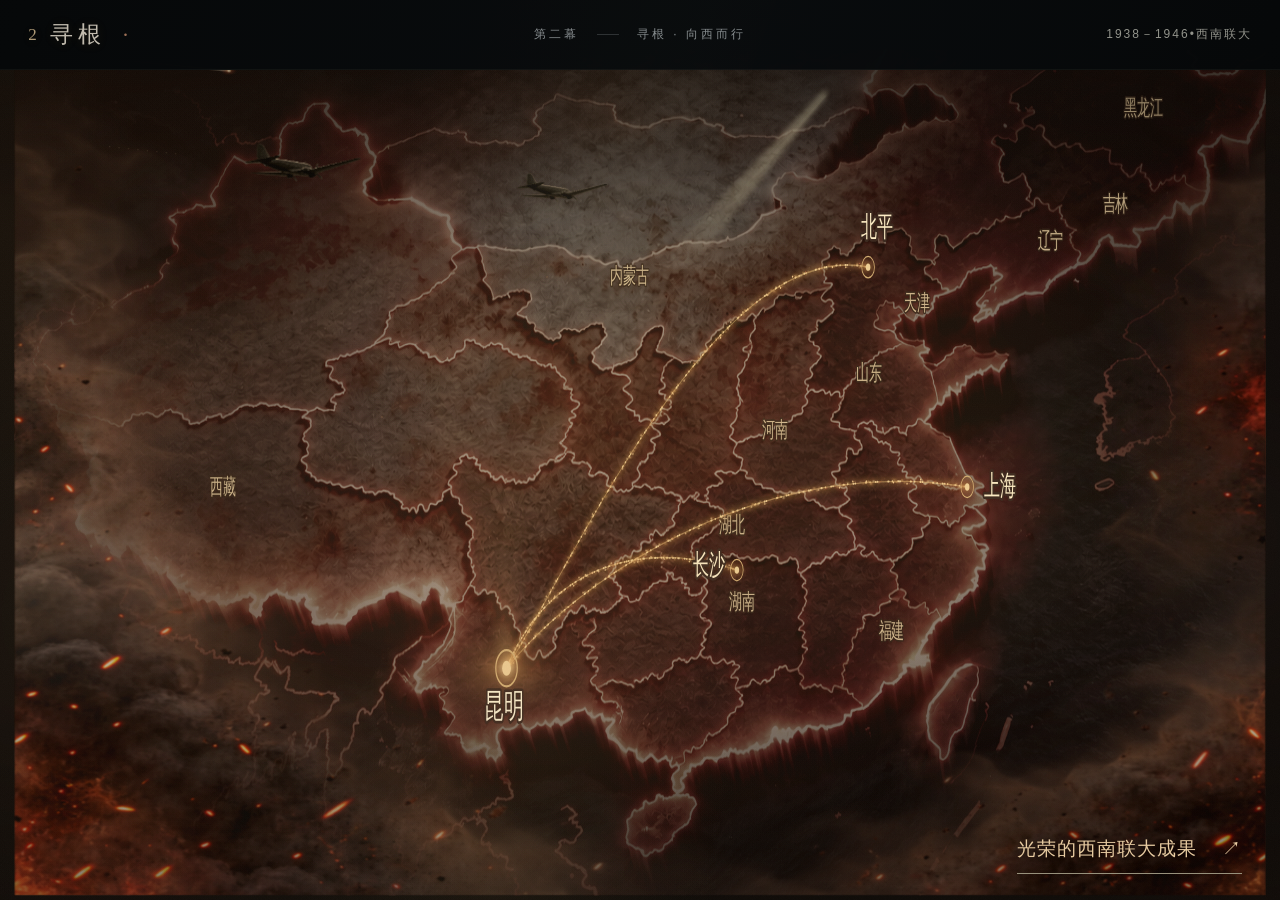
==== page2/index.html @ dfe675f3 "Publish refreshed Acts 0 to 5 preview" ====
<!doctype html><html lang="zh-CN"><head><meta charset="UTF-8"><meta name="viewport" content="width=device-width,initial-scale=1"><title>足迹与远方 · 寻根</title><style>.photo-convergence[data-v-78235e2a]{position:absolute;top:0;right:0;bottom:0;left:0;z-index:2;pointer-events:none;overflow:hidden}.photo-convergence>img[data-v-78235e2a]{position:absolute;width:clamp(95px,15vw,230px);height:clamp(70px,11vw,170px);object-fit:contain;background:#c2ad86;padding:5px;border:1px solid #d0b78966;box-shadow:0 12px 28px #0008;will-change:transform,opacity;transform-origin:center}.memory-light[data-v-78235e2a]{position:absolute;width:48vw;height:32vh;background:radial-gradient(ellipse,#f7d39577,#cf913b24 23%,transparent 66%);filter:blur(8px);will-change:transform,opacity}.memory-light i[data-v-78235e2a]{position:absolute;left:9%;right:9%;top:49%;height:3px;background:linear-gradient(90deg,transparent,#ffe6ad,transparent);box-shadow:0 0 18px 5px #e1b36066;border-radius:50%}.wartime-fringe[data-v-bb6f323c]{animation:war-material-arrive-bb6f323c 2s ease both}.material-smoke[data-v-bb6f323c]{opacity:.8}.smoke-left[data-v-bb6f323c]{animation:smoke-left-bb6f323c 29s -8s ease-in-out infinite alternate}.smoke-right[data-v-bb6f323c]{filter:saturate(.72) brightness(1.02);animation:smoke-right-bb6f323c 33s -17s ease-in-out infinite alternate}.banked-fire[data-v-bb6f323c]{animation:banked-fire-bb6f323c 7.8s -3s ease-in-out infinite alternate}.smoke-scatter[data-v-bb6f323c]{animation:smoke-scatter-bb6f323c 22s -7s ease-in-out infinite alternate}.fringe-ember[data-v-bb6f323c]{opacity:0;animation:material-ember-bb6f323c var(--duration) var(--delay) linear infinite}.fringe-plane[data-v-bb6f323c]{animation:material-plane-bb6f323c var(--flight-duration) var(--flight-delay) linear infinite}.aircraft-material[data-v-bb6f323c]{filter:brightness(.75) sepia(.25) contrast(1.12) drop-shadow(0 .6px .6px #c4b18c55)}.fringe-searchlight[data-v-bb6f323c]{animation:material-search-bb6f323c 23s -8s ease-in-out infinite alternate;transform-origin:1286px 40px}.fringe-tracer[data-v-bb6f323c]{animation:material-tracer-bb6f323c 13s -4s linear infinite}.distant-tracer[data-v-bb6f323c]{opacity:.3;animation:material-distant-bb6f323c 17s -6s ease-in-out infinite}@keyframes war-material-arrive-bb6f323c{0%{opacity:0}to{opacity:1}}@keyframes smoke-left-bb6f323c{0%{transform:translate(-9px,9px);opacity:.74}to{transform:translate(5px,-14px);opacity:.91}}@keyframes smoke-right-bb6f323c{0%{transform:translate(7px,10px);opacity:.72}to{transform:translate(-6px,-10px);opacity:.88}}@keyframes smoke-scatter-bb6f323c{0%{opacity:.65;transform:translate(-8px,9px)}to{opacity:1;transform:translate(12px,-14px)}}@keyframes banked-fire-bb6f323c{0%,to{opacity:.64}33%{opacity:.86}64%{opacity:.72}82%{opacity:1}}@keyframes material-ember-bb6f323c{0%{opacity:0;transform:translateY(9px)}14%{opacity:.94}55%{opacity:.78}78%{opacity:.42}to{opacity:0;transform:translate(var(--drift),-105px)}}@keyframes material-plane-bb6f323c{0%{opacity:0;transform:translate(0)}10%,86%{opacity:1}to{opacity:0;transform:translate(240px,-12px)}}@keyframes material-search-bb6f323c{0%{opacity:.66;transform:rotate(-1deg)}to{opacity:.95;transform:rotate(2deg)}}@keyframes material-tracer-bb6f323c{0%{opacity:0;transform:translate(650px,111px)}8%,50%{opacity:.88}63%,to{opacity:0;transform:translate(790px,125px)}}@keyframes material-distant-bb6f323c{0%,to{opacity:.08}40%{opacity:.35}}@media(prefers-reduced-motion:reduce){[data-v-bb6f323c]{animation:none!important}.material-smoke[data-v-bb6f323c]{opacity:.8}.banked-fire[data-v-bb6f323c]{opacity:.7}.fringe-ember[data-v-bb6f323c],.fringe-tracer[data-v-bb6f323c],.distant-tracer[data-v-bb6f323c]{display:none}.fringe-plane[data-v-bb6f323c]{opacity:1;transform:translate(90px,-4px)}}:root{font-family:DengXian,Microsoft YaHei UI,PingFang SC,sans-serif;color:#dfdbd2;background:#181917;font-synthesis:none;font-weight:400;font-size:14px;-webkit-font-smoothing:antialiased}*{box-sizing:border-box}body{margin:0}button,a,input{-webkit-tap-highlight-color:transparent}button{font:inherit;border:0;background:none;color:inherit;cursor:pointer}button:focus-visible,a:focus-visible{outline:1px solid #dbb994;outline-offset:5px}button:hover{color:#fff}a{color:inherit;text-decoration:none}.exhibition{max-width:2100px;margin:auto;padding:0 4.2%;min-height:100vh;display:flex;flex-direction:column}.masthead{height:80px;display:flex;align-items:center;justify-content:space-between;border-bottom:1px solid #ffffff14}.wordmark{font-size:21px;font-weight:600;letter-spacing:1px}.header-right{display:flex;align-items:center;gap:24px;font-size:12px;color:#8f9389}.header-right button{padding:8px 0}.header-right button span{margin-left:14px}.header-separator{height:13px;width:1px;background:#454640}.chapter-heading{display:flex;justify-content:space-between;align-items:center;padding:31px 0 29px}.chapter-title{display:flex;align-items:baseline;gap:24px}.chapter-index{font-size:12px;font-weight:600;color:#a89780;align-self:center;border:1px solid #6c675955;width:29px;height:29px;display:grid;place-items:center}.chapter-title h1{font-size:34px;font-weight:500;letter-spacing:2px;line-height:1.1;margin:0}.chapter-subtitle{font-size:13px;color:#989b91}.chapter-context{text-align:right;font-size:12px}.chapter-context p{margin:0 0 8px;color:#c3c4ba}.chapter-context>span{font-size:11px;color:#81877b}.context-dot{margin:0 12px}.stage-shell{position:relative;margin:auto 0}.map-stage{position:relative}.map-stage>svg{display:block;width:100%;height:auto;aspect-ratio:1983 / 793;background:#100e0d}.map-stage image{transition:filter .3s}.map-caption{height:40px;display:flex;align-items:center;justify-content:space-between;font-size:10px;color:#85887e}.province-labels text{fill:#e1c99c;opacity:.88;font-family:DengXian,Microsoft YaHei UI,sans-serif;font-size:23px;font-weight:600;font-style:italic;text-anchor:middle;paint-order:stroke;stroke:#302116;stroke-width:3px;stroke-linejoin:round;pointer-events:none}.city text{font-family:DengXian,Microsoft YaHei UI,sans-serif;font-size:26px;font-weight:600;fill:#fff0c9;paint-order:stroke;stroke:#35231b;stroke-width:5px;stroke-linejoin:round}.city-ring{fill:#ffc78b25;stroke:#f0c48c;stroke-width:1.2}.city.interactive{cursor:pointer;outline:0}.city.interactive:hover .city-ring,.city:focus .city-ring{fill:#ffdfba66;stroke:#fff;stroke-width:3}.ray-soft{fill:none;stroke:#efd393;stroke-width:7;opacity:.45;filter:url(#glow);pointer-events:none}.ray-line{fill:none;stroke:#ffe7b8;stroke-width:1.5;opacity:.8;pointer-events:none}.ray-travel{fill:none;stroke:#d6ffff;stroke-width:2.7;stroke-dasharray:30 170;animation:flow 3s linear infinite;pointer-events:none}.moving-dot{pointer-events:none}.route-target{fill:none;stroke:transparent;stroke-width:27;cursor:pointer}.route-target:focus{stroke:#f2e2bb44;outline:none}.confluence{pointer-events:none}.paused .ray-travel{animation-play-state:paused}@keyframes flow{to{stroke-dashoffset:-200}}.navigation{border-top:1px solid #ffffff14;min-height:103px;display:flex;align-items:center;justify-content:space-between;gap:25px}.navigation nav{display:flex;align-items:center;gap:26px}.navigation nav button{display:flex;align-items:baseline;gap:12px;color:#777c71;padding:17px 0;position:relative}.navigation nav button.active{color:#e9e4d8}.navigation nav button.active:after{content:"";position:absolute;width:16px;height:2px;background:#b8a582;bottom:7px;left:0}.navigation nav button span:first-child{font-size:19px;font-weight:500;font-variant-numeric:tabular-nums}.navigation nav button span:last-child{font-size:12px}.timeline-dash{width:25px;height:1px;background:#4c5045}.playback{display:flex;gap:23px;font-size:11px;color:#9b9e94;align-items:center}.playback label{display:flex;gap:12px;align-items:center}.playback input{accent-color:#aa9b7f;width:70px;height:2px}.next-button{font-size:12px;border-bottom:1px solid #97917c;padding:11px 0;min-width:117px;text-align:left}.next-button span{float:right;margin-left:25px}.ending-note{position:absolute;right:25px;bottom:65px;padding:17px 22px;background:#181915e8;border-left:2px solid #aa956c}.ending-note span{font-size:10px;color:#a9a48f}.ending-note p{font-size:16px;margin:8px 0 0}.archive{padding:0;border:0;width:min(1050px,92vw);max-height:90vh;background:#e9e5dc;color:#272b25;box-shadow:0 35px 140px #0009}.archive::backdrop{background:#090b08cf;-webkit-backdrop-filter:blur(7px);backdrop-filter:blur(7px)}.archive-heading{height:63px;padding:0 28px;display:flex;align-items:center;justify-content:space-between;border-bottom:1px solid #40473822;font-size:12px;font-weight:600}.archive-location{font-weight:400;margin-left:22px;color:#727868}.icon-button{font-size:26px;line-height:1;padding:8px}.dark:hover{color:#837458}.archive-body{display:grid;grid-template-columns:43% 57%}.archive figure{margin:0;padding:28px 0 28px 28px}.archive-photo{background:#d4d1c8;display:flex;align-items:center;justify-content:center;height:365px}.archive-photo img{width:100%;height:100%;object-fit:contain;filter:grayscale(1) sepia(.12)}.archive figcaption{display:flex;justify-content:space-between;font-size:10px;color:#777c6f;margin-top:13px}.archive-conversation{padding:30px 34px}.person-title{display:flex;align-items:baseline;gap:18px}.person-title h2{margin:0;font-size:29px;font-weight:500}.person-title p{margin:0;color:#79806e;font-size:11px}.answer{font-size:17px;font-weight:400;line-height:1.95;min-height:148px;margin:21px 0 24px}.questions{border-top:1px solid #61695133;padding-top:16px}.question-heading{font-size:10px;color:#7e8376}.questions button{display:grid;grid-template-columns:25px 1fr 15px;gap:8px;text-align:left;width:100%;padding:12px 0;border-bottom:1px solid #61695122;font-size:12px;line-height:1.6;color:#6c7264}.questions button.selected{color:#222c20}.questions button:hover{color:#1c2519}.question-number{font-size:10px;color:#8a8f81;font-variant-numeric:tabular-nums;padding-top:2px}.question-mark{text-align:right;color:#948970}.archive-foot{display:flex;align-items:center;justify-content:space-between;gap:20px;padding:19px 28px;border-top:1px solid #61695122}.archive-foot p{margin:0;font-size:10px;color:#868a7e;line-height:1.7}.archive-foot button{font-size:12px;white-space:nowrap;color:#414a36}.archive-foot button span{margin-left:20px}.era-transition{position:fixed;top:0;right:0;bottom:0;left:0;background:#181917;display:flex;flex-direction:column;align-items:center;justify-content:center;z-index:10}.era-transition>span{font-size:12px;color:#949c88}.era-transition strong{font-size:80px;font-weight:400;line-height:1;margin:25px 0}.era-transition p{font-size:13px;color:#babfaf;margin:0}.era-enter-active,.era-leave-active,.ending-enter-active,.ending-leave-active{transition:opacity .4s}.era-enter-from,.era-leave-to,.ending-enter-from,.ending-leave-to{opacity:0}@media(min-width:1700px){.chapter-heading{padding:45px 0}.masthead{height:90px}.navigation{min-height:120px}}@media(max-width:1000px){.navigation{flex-wrap:wrap;padding:20px 0;gap:18px}.navigation nav{gap:20px}.playback{margin-left:auto}.next-button{min-width:100px}.person-title{display:block}.person-title p{margin-top:8px}.archive-conversation{padding:25px}.answer{font-size:16px}.chapter-heading{padding:25px 0}.chapter-subtitle{display:none}}@media(max-width:650px){.exhibition{padding:0 5%}.masthead{height:65px}.wordmark{font-size:18px}.header-right{gap:15px}.chapter-title{gap:13px}.chapter-title h1{font-size:29px}.chapter-context p{display:none}.chapter-context>span{font-size:10px}.stage-shell{margin:auto -3%}.map-stage>svg{min-height:280px;object-fit:contain}.province-labels text{font-size:27px}.map-caption{font-size:9px;padding:0 3%}.navigation{margin-top:25px}.navigation nav{width:100%;justify-content:center}.playback{margin-left:0;gap:15px}.archive-body{display:block}.archive figure{padding:22px 22px 0}.archive-photo{height:230px}.archive-conversation{padding:23px}.person-title{display:flex}.person-title h2{font-size:25px}.person-title p{font-size:10px}.answer{min-height:0;margin:18px 0}.archive-foot{padding:17px 22px}.archive-foot p{font-size:9px}.ending-note{right:10px;bottom:43px;padding:12px}.ending-note p{font-size:12px}.archive-heading{padding:0 22px}}.kunming-node text{font-size:31px;fill:#fff5d5}.kunming-node .city-ring{stroke:#ffe1a6;stroke-width:2;fill:#c98e4033}.kunming-node .city-core{filter:drop-shadow(0 0 7px #f6d591)}.map-stage.is-closing image{transition:filter 8s ease}.is-closing .migration-routes{pointer-events:none;animation:coda-routes 10.5s linear forwards}.is-closing .moving-dot{visibility:hidden}.is-closing .ray-travel{animation:none;opacity:.5}.is-closing .confluence{animation:coda-base .8s ease-out forwards}.is-closing .city-ring,.is-closing .city-core{animation:coda-sources 1.8s ease-out forwards}.arrival-dot{pointer-events:none}.farewell-glow{pointer-events:none;animation:coda-center 10.5s ease-in-out forwards}.is-closing[data-ending=quiet] .arrival-dots{visibility:hidden}.closing-controls{opacity:.45;transition:opacity .4s}.sr-only{position:absolute;width:1px;height:1px;padding:0;margin:-1px;overflow:hidden;clip:rect(0,0,0,0);white-space:nowrap;border:0}@keyframes coda-routes{0%,48%{opacity:1}60%{opacity:.6}72%,to{opacity:0}}@keyframes coda-base{to{opacity:0}}@keyframes coda-sources{to{opacity:0}}@keyframes coda-center{0%{opacity:.45}35%{opacity:.75}57%,65%{opacity:1}71%{opacity:.8}86%{opacity:.35}to{opacity:0}}.center-light{animation:center-growth 10.5s ease-in-out forwards;transform-origin:0 0}@keyframes center-growth{0%{transform:scale(.55)}57%,71%{transform:scale(1.15)}to{transform:scale(.25)}}.map-stage>svg.wartime-opening{background:#100907}.wartime-opening .map-plate,.wartime-opening .province-labels,.wartime-opening .cities-reveal,.wartime-opening .routes-reveal,.wartime-opening .center-reveal{opacity:0}.wartime-opening.map-ready .map-plate{animation:wartime-map-in 5s cubic-bezier(.2,.5,.3,1) both}.wartime-opening.map-ready .province-labels{animation:wartime-details-in 2s 2.4s ease both}.wartime-opening.map-ready .cities-reveal{animation:wartime-details-in 2s 3s ease both}.wartime-opening.map-ready .routes-reveal{animation:wartime-details-in 2.5s 3.6s ease both}.wartime-opening.map-ready .center-reveal{animation:wartime-details-in 2.5s 3.8s ease both}.paused .wartime-opening .map-plate,.paused .wartime-opening .province-labels,.paused .wartime-opening .cities-reveal,.paused .wartime-opening .routes-reveal,.paused .wartime-opening .center-reveal{animation-play-state:paused}@keyframes wartime-map-in{0%{opacity:0;filter:brightness(.2)}30%{opacity:.3;filter:brightness(.55)}to{opacity:1;filter:brightness(1)}}@keyframes wartime-details-in{0%{opacity:0}to{opacity:1}}.archive{width:min(1180px,94vw)}.archive-body{grid-template-columns:40% 60%}.archive-conversation{display:flex;flex-direction:column}.questions{display:grid;grid-template-columns:repeat(3,minmax(0,1fr));gap:14px 12px;margin-top:auto}.question-heading{grid-column:1 / -1}.questions button{position:relative;display:flex;flex-direction:column;align-items:flex-start;gap:9px;min-height:134px;height:100%;padding:14px 12px;border:1px solid #84856b55;border-radius:12px 12px 3px;background:#f2eee5;line-height:1.7}.questions button:after{content:"";position:absolute;right:13px;bottom:-6px;width:10px;height:10px;background:inherit;border-right:1px solid #84856b55;border-bottom:1px solid #84856b55;transform:rotate(45deg)}.questions button.selected{border-color:#93856b;background:#dfd6c5}.question-mark{position:absolute;top:12px;right:12px}.historical-archive .archive-photo{padding:10px;background:#c8beaa;border:1px solid #a99b83;box-shadow:0 2px 8px #42342120}.historical-archive .answer{min-height:170px}.industrial-map .ray-line{stroke:#f6aa50;stroke-width:5;stroke-linecap:square;filter:url(#rough-stroke)}.industrial-map .ray-soft{stroke:#ec762c;stroke-width:13;opacity:.6}.industrial-map .ray-travel{stroke:#ffe2a0;stroke-width:4;stroke-dasharray:55 245;animation-duration:2.1s}.industrial-map .moving-dot ellipse:first-child{fill:#ee842f}.industrial-map .moving-dot ellipse:nth-child(2){fill:#fff0c4;rx:8;ry:3}.industrial-node{fill:#b859234d;stroke:#f1a855;stroke-width:2}.industrial-map .city-core{fill:#ffdc9e}.industrial-map .city text{fill:#ffdba4}.industrial-map .province-labels text{fill:#d9aa77;font-style:normal}.industrial-opening .map-plate{opacity:0}.industrial-opening.map-ready .map-plate{animation:industrial-plate-in 2.2s ease-out both}.industrial-opening.map-ready .industrial-relight{animation:industrial-light-in 3s ease-out both}.industrial-opening.map-ready .routes-reveal{animation:wartime-details-in 1.2s .9s both}.industrial-opening.map-ready .cities-reveal{animation:wartime-details-in .9s .6s both}.paused .industrial-opening .map-plate,.paused .industrial-opening .industrial-relight,.paused .industrial-opening .routes-reveal,.paused .industrial-opening .cities-reveal{animation-play-state:paused}.industrial-exhibition .chapter-index{color:#d49a61;border-color:#a2643b66}.industrial-exhibition .navigation nav button.active:after{background:#e2964c}.industrial-exhibition .next-button{border-color:#d58945}.industrial-exhibition .playback input{accent-color:#ce8a4b}@keyframes industrial-plate-in{0%{opacity:0;filter:brightness(.35)}to{opacity:1;filter:brightness(1)}}@keyframes industrial-light-in{0%{opacity:0}to{opacity:1}}.industrial-archive{background-color:#243b42;background-image:linear-gradient(#c9d5c40c 1px,transparent 1px),linear-gradient(90deg,#c9d5c40c 1px,transparent 1px);background-size:21px 21px;color:#e4e5d5;border:1px solid #79928e66;padding-left:21px;box-shadow:inset 21px 0 #192c32,0 35px 140px #0009}.industrial-archive:before{content:"";position:absolute;left:5px;top:0;bottom:0;width:10px;background:radial-gradient(ellipse at center,#9caaa0 0 25%,#0e2228 30% 48%,transparent 53%) center 9px/10px 35px repeat-y;pointer-events:none}.industrial-archive .archive-heading{border-bottom:1px solid #bccbbb40;color:#efc28b}.industrial-archive .archive-location,.industrial-archive .person-title p,.industrial-archive .question-heading,.industrial-archive figcaption{color:#a9bdb6}.industrial-archive .archive-photo{background:#c7c7b9;padding:8px;border:1px solid #acb4a3;box-shadow:4px 5px #0e252a80}.industrial-archive .answer{color:#e4e5d5;min-height:164px}.blueprint-index{border:1px solid #91a69b70;padding:9px 12px;font-size:11px;color:#e9b676;display:flex;justify-content:space-between;gap:10px;margin-bottom:21px}.blueprint-index span{color:#a4bab0;font-size:10px}.industrial-archive .questions{border-color:#a5b7a144}.industrial-archive .questions button{color:#d2ddd0;background:#2b464b;border-color:#97afa066;border-radius:3px;min-height:134px}.industrial-archive .questions button.selected{color:#fff0ce;background:#45524b;border-color:#d6a668}.industrial-archive .questions button:after{border-color:#97afa066}.industrial-archive .question-number{color:#bda77e}.industrial-archive .question-mark{color:#e2be84}.industrial-archive .archive-foot{border-color:#a5b7a144}.industrial-archive .archive-foot p{color:#9bafa6}.industrial-archive .archive-foot button,.industrial-archive .dark{color:#e2c59c}@media(max-width:650px){.archive-body{grid-template-columns:1fr}.questions{gap:12px 7px}.questions button,.industrial-archive .questions button{font-size:11px;padding:11px 8px;min-height:155px}.industrial-archive{padding-left:16px}.blueprint-index{flex-wrap:wrap}.historical-archive .answer{min-height:0}}:root{font-family:Microsoft YaHei UI,Microsoft YaHei,PingFang SC,sans-serif}.stage-shell{margin:5px 0 30px}.chapter-heading{padding:27px 0 30px}.chapter-context p{margin:0;font-size:12px;color:#a7a99f}.navigation{min-height:87px}.exhibition>div.closing-controls,.exhibition>div:has(>.navigation){margin-top:auto}.chapter-index{border:0;width:auto;color:#7c8175}.chapter-title{gap:19px}.chapter-subtitle{font-size:12px}.map-stage>svg{border:0}.archive{width:min(1080px,92vw);max-height:90vh;background:#edeae2;border:0;box-shadow:0 30px 100px #0008;color:#30342e;padding:0 36px}.archive-heading{height:66px;padding:0;border:0;font-size:11px;font-weight:400;color:#7f8376;letter-spacing:1px}.archive-location{margin-left:15px;color:inherit}.icon-button{font-size:23px;font-weight:300;padding:8px;margin-right:-8px}.archive-body{grid-template-columns:34% minmax(0,1fr);gap:38px;padding:6px 0 8px;align-items:stretch}.archive figure{padding:0;margin:0;align-self:start}.archive-photo,.historical-archive .archive-photo{height:365px;background:#e2dfd6;padding:0;border:0;box-shadow:none}.archive-photo img{object-fit:contain;filter:grayscale(1);width:100%;height:100%}.archive-conversation{padding:3px 0 0;min-width:0;display:flex;flex-direction:column}.person-title{display:block}.person-title h2{font-size:31px;font-weight:500;letter-spacing:1px;line-height:1.2}.person-title p{font-size:11px;color:#8a8d81;margin:11px 0 0;line-height:1.6}.answer,.historical-archive .answer,.industrial-archive .answer{font-size:17px;line-height:1.95;min-height:122px;margin:22px 0 24px;font-weight:400;letter-spacing:.15px}.questions{display:grid;grid-template-columns:repeat(3,minmax(0,1fr));gap:18px;border:0;padding:0;margin-top:auto}.questions button,.industrial-archive .questions button{display:block;position:relative;min-height:98px;height:auto;padding:14px 0 6px;border:0;border-top:1px solid #7379693b;border-radius:0;background:transparent;color:#8d9185;font-size:12px;line-height:1.85;transition:color .2s,border-color .2s;text-align:left;align-self:stretch}.questions button:after,.industrial-archive .questions button:after{display:none}.questions button.selected{background:transparent;border-color:#8f6348;color:#373c31}.questions button:hover{color:#303c29;border-color:#8f6348}.archive-foot{min-height:63px;justify-content:flex-end;padding:14px 0 17px;border:0;gap:0}.archive-foot button{font-size:11px;color:#727866;padding:6px 0}.archive-foot button span{margin-left:13px}.archive-foot button:hover{color:#38462e}.industrial-archive{padding:0 36px;background-color:#243639;background-image:linear-gradient(#c9d5c407 1px,transparent 1px),linear-gradient(90deg,#c9d5c407 1px,transparent 1px);background-size:28px 28px;color:#e4e1d4;border:1px solid #788c7d33;box-shadow:0 30px 100px #0008}.industrial-archive:before{display:none}.industrial-archive .archive-heading{border:0;color:#bda57d}.industrial-archive .archive-photo{height:365px;padding:0;border:0;background:#c8c9bc;box-shadow:none}.industrial-archive .person-title p{color:#99aaa0}.industrial-archive .answer{color:#e0e2d6}.industrial-archive .questions{border:0}.industrial-archive .questions button{color:#90a39a;border-top-color:#adbcab40}.industrial-archive .questions button.selected{background:transparent;border-color:#c39862;color:#f0ddba}.industrial-archive .questions button:hover{color:#f0ddba;border-color:#c39862}.industrial-archive .archive-foot{border:0}.industrial-archive .archive-foot button{color:#aebcab}@media(max-width:800px){.archive{padding:0 25px}.archive-body{grid-template-columns:31% minmax(0,1fr);gap:24px}.archive-photo,.historical-archive .archive-photo,.industrial-archive .archive-photo{height:310px}.person-title h2{font-size:27px}.answer,.historical-archive .answer,.industrial-archive .answer{font-size:15px;min-height:120px}.questions{gap:11px}.questions button,.industrial-archive .questions button{font-size:11px;min-height:106px}.stage-shell{margin:0 0 20px}}@media(max-width:600px){.archive{padding:0 20px;width:94vw}.archive-heading{height:51px}.archive-body{display:flex;flex-direction:column;gap:20px}.archive figure{align-self:stretch}.archive-photo,.historical-archive .archive-photo,.industrial-archive .archive-photo{height:210px;background:#dedcd3}.industrial-archive .archive-photo{background:#bbc2b7}.archive-conversation{padding:0}.person-title{display:flex;align-items:baseline;gap:14px}.person-title p{margin:0}.answer,.historical-archive .answer,.industrial-archive .answer{min-height:0;margin:17px 0 21px}.questions button,.industrial-archive .questions button{min-height:95px}.archive-foot{min-height:50px;padding:12px 0}.chapter-context p{display:block;font-size:10px}.navigation nav{width:auto}.navigation{flex-wrap:nowrap;gap:16px}.navigation nav{gap:12px}.navigation nav button{gap:6px}.navigation nav button span:last-child{font-size:10px}.timeline-dash{width:13px}.next-button{font-size:10px;min-width:87px}.next-button span{margin-left:10px}}.exhibition{position:relative;max-width:none;width:100%;height:100svh;min-height:650px;padding:0;overflow:hidden;background:#100c09}.masthead{position:absolute;top:0;left:0;right:0;height:64px;margin:0;padding:0 3%;z-index:2;border:0;background:linear-gradient(#12130ff2,#12130f00)}.wordmark{font-size:19px}.header-right{font-size:11px}.chapter-heading{position:absolute;left:3%;right:3%;top:75px;padding:0;z-index:2;pointer-events:none;text-shadow:0 2px 12px #000}.chapter-title h1{font-size:30px}.chapter-subtitle{display:none}.chapter-index{font-size:10px}.chapter-context p{font-size:11px}.stage-shell{position:absolute;top:0;right:0;bottom:0;left:0;margin:0;width:100%;height:100%}.map-stage{width:100%;height:100%}.map-stage>svg{width:100%;height:100%;aspect-ratio:auto;min-height:0}.map-stage:after{content:"";position:absolute;top:0;right:0;bottom:0;left:0;pointer-events:none;background:linear-gradient(#100d0990,transparent 22%,transparent 80%,#100d09e6)}.exhibition>div:has(>.navigation){position:absolute;bottom:0;left:3%;right:3%;z-index:2;margin:0}.navigation{min-height:76px;border-color:#dfcba020;background:transparent}.navigation nav button{font-size:11px}.ending-note{z-index:3;bottom:110px}.chapter-context{padding:6px 10px;background:#15130d33}.map-stage .province-labels text{font-size:21px}.archive{width:min(1120px,94vw);padding:0;background:#e8e1d1;background-image:repeating-linear-gradient(1deg,#8d795305 0 1px,transparent 1px 4px);border:1px solid #ab987c77;box-shadow:0 35px 120px #000b,inset 0 0 0 5px #ece6d9,inset 0 0 0 6px #a99b7d33}.archive-heading{padding:0 34px;height:66px;border-bottom:1px solid #9e8e6c26;font-family:Microsoft YaHei UI,sans-serif;letter-spacing:2px;color:#8c7757}.archive-body{grid-template-columns:36% 1fr;gap:0;padding:0;margin:0;align-items:stretch}.archive figure{position:relative;align-self:stretch;margin:0;padding:28px;background:#292c26;display:flex;align-items:center;justify-content:center;box-shadow:inset -10px 0 16px #0003;min-height:400px}.archive-photo,.historical-archive .archive-photo{height:auto;max-height:440px;width:100%;padding:7px;background:#eee8d9;border:1px solid #c2b796;box-shadow:0 9px 26px #0006;transform:rotate(-1deg)}.archive-photo img{display:block;width:100%;height:auto;max-height:420px;object-fit:contain;filter:grayscale(1) sepia(.13)}.photo-corner{position:absolute;width:27px;height:27px;border-color:#b0a08280;border-style:solid;pointer-events:none}.photo-corner.top-left{top:17px;left:17px;border-width:1px 0 0 1px}.photo-corner.bottom-right{bottom:17px;right:17px;border-width:0 1px 1px 0}.archive-conversation{position:relative;padding:30px 34px 27px;background:linear-gradient(90deg,#6f5c4115,transparent 4%,transparent)}.person-title{display:block;padding-left:16px;border-left:2px solid #986746}.person-title h2{font-size:33px;font-weight:500;letter-spacing:3px}.person-title p{margin:9px 0 0;color:#8c846f;font-size:11px}.answer-panel{position:relative;padding:0 0 0 16px;margin:25px 0 24px}.opening-quote{position:absolute;left:-7px;top:-12px;color:#a98c5c66;font:56px Georgia,serif;line-height:1}.answer,.historical-archive .answer,.industrial-archive .answer{margin:0;min-height:132px;font-size:17px;line-height:2;letter-spacing:.25px;animation:answer-in .35s ease-out}.questions{gap:10px}.questions button,.industrial-archive .questions button{border:1px solid #a18b642e;border-top:2px solid #a18b6433;background:#f3edde66;padding:12px 10px;min-height:110px;font-size:11px;line-height:1.8;color:#8b8979}.questions button.selected{border-color:#a9894e66;border-top-color:#947042;background:linear-gradient(#d9c9a74d,#e9e0cb55);color:#3e4436}.questions button:hover{border-color:#a9894e66;color:#3e4436}.archive-foot{padding:13px 34px;min-height:52px;border-top:1px solid #9e8e6c26}.archive-foot button{font-size:10px;letter-spacing:1px}.industrial-archive{padding:0;background-color:#25393a;background-image:linear-gradient(#a5b9a70b 1px,transparent 1px),linear-gradient(90deg,#a5b9a70b 1px,transparent 1px);background-size:22px 22px;border-color:#a5b59d55;box-shadow:0 35px 120px #000b,inset 0 0 0 5px #25393a,inset 0 0 0 6px #a6b79833}.industrial-archive .archive-heading{border-bottom:1px solid #a9b5a126;color:#d3b484}.industrial-archive figure{background:#19282a;box-shadow:inset -10px 0 16px #0003}.industrial-archive .archive-photo{height:auto;max-height:440px;padding:7px;background:#d5d6c4;border:1px solid #a6ac92;box-shadow:0 9px 26px #0006;transform:rotate(.7deg)}.industrial-archive .person-title{border-color:#c28b50}.industrial-archive .archive-conversation{background:linear-gradient(90deg,#0002,transparent 4%)}.industrial-archive .questions button{background:#cbd4bc07;border-color:#a9b6a233;color:#a7b5a5}.industrial-archive .questions button.selected{border-color:#cdab6c88;border-top-color:#d2a364;background:#c4a26314;color:#f0ddba}.industrial-archive .opening-quote{color:#b59a6a77}.industrial-archive .archive-foot{border-top:1px solid #a9b5a126}.era-transition{background:radial-gradient(ellipse at center,#32241b 0,#181510 48%,#0c0d0b)}.era-transition:after{content:"";position:absolute;top:0;right:0;bottom:0;left:0;pointer-events:none;background:repeating-linear-gradient(0deg,#d6bd7f03 0 1px,transparent 1px 3px)}.ink-filter{position:absolute;width:0;height:0}.year-composition{position:relative;text-align:center}.year-rule{display:block;width:38px;height:2px;margin:0 auto 27px;background:#8f7350;opacity:0;animation:year-rule-in .6s .15s forwards}.era-transition .typed-year{display:flex;align-items:baseline;justify-content:center;gap:.045em;margin:0;color:#d7c3a0;font-family:SimSun,"Noto Serif CJK SC",serif;font-size:clamp(80px,12vw,165px);font-weight:900;line-height:1.1;letter-spacing:-.025em;filter:url(#rough-year);text-shadow:1px 1px #4a2f1a}.year-letter{display:inline-block;opacity:0;animation:letter-strike .3s var(--letter-delay) steps(2,end) forwards}.year-letter:last-child{font-size:.43em;margin-left:.18em;letter-spacing:0}.era-transition .year-composition p{font-size:12px;letter-spacing:6px;margin:32px 0 0;color:#9b8b70;opacity:0;animation:year-rule-in .7s 2.5s forwards}@keyframes letter-strike{0%{opacity:0;transform:translateY(3px)}50%{opacity:.65;transform:translateY(-1px)}to{opacity:1;transform:translateY(0)}}@keyframes year-rule-in{to{opacity:1}}@keyframes answer-in{0%{opacity:.3;transform:translateY(4px)}to{opacity:1;transform:translateY(0)}}@media(max-width:700px){.exhibition{min-height:530px}.masthead{height:58px}.chapter-heading{top:66px}.chapter-title h1{font-size:25px}.header-right{gap:12px}.navigation{min-height:67px}.archive-heading{height:53px;padding:0 22px}.archive-body{display:block}.archive figure{min-height:0;padding:20px}.archive-photo,.historical-archive .archive-photo,.industrial-archive .archive-photo{width:auto;height:210px;max-width:100%}.archive-photo img{width:auto;height:100%;max-width:100%;object-fit:contain}.archive-conversation{padding:24px 22px}.person-title h2{font-size:28px}.answer-panel{margin:22px 0}.answer,.historical-archive .answer,.industrial-archive .answer{font-size:15px;min-height:0}.questions button,.industrial-archive .questions button{padding:10px 7px;min-height:100px}.archive-foot{padding:12px 22px}.chapter-context{display:none}}.map-stage{overflow:hidden}.map-stage>svg{transform:scaleX(1.04);transform-origin:50% 50%}.map-stage>svg{transform:translateY(2.5%) scale(.94) scaleX(1.04);transform-origin:50% 50%}.has-finale .migration-routes,.has-finale .center-reveal{opacity:0;transition:opacity 1.5s}.has-finale .moving-dot{visibility:hidden}.reunion-trace{fill:none;stroke:#edc57e;stroke-width:1.5;opacity:0;animation:reunion-trace 7s ease forwards}.construction-return .reunion-trace{stroke:#f1a859;stroke-width:2.6}.reunion-halo{animation:reunion-bloom 9s cubic-bezier(.2,.5,.3,1) forwards;transform-box:fill-box;transform-origin:center}@keyframes reunion-trace{0%{opacity:0}18%,65%{opacity:.6}to{opacity:0}}@keyframes reunion-bloom{0%{opacity:0;transform:scale(.08)}35%{opacity:.45;transform:scale(.3)}65%{opacity:.9;transform:scale(.7)}to{opacity:1;transform:scale(1)}}.third-act-entry{position:fixed;top:0;right:0;bottom:0;left:0;z-index:100;background:radial-gradient(ellipse at 50% 65%,#3b2c19,#10110e 70%);display:flex;align-items:center;justify-content:center;flex-direction:column;color:#e8d8b4;animation:third-arrive 1.8s ease both}.third-act-entry>span{font-size:14px;letter-spacing:.5em}.third-act-entry h2{font-family:STKaiti,KaiTi,serif;font-size:clamp(64px,10vw,140px);letter-spacing:.2em;margin:30px 0 15px}.third-act-entry p{font-size:24px;letter-spacing:.5em}.third-act-entry small{color:#9b927e;letter-spacing:.35em}.third-act-entry button{position:absolute;bottom:7%;background:none;border:0;border-bottom:1px solid #645540;color:#c4b596;padding:12px;cursor:pointer}@keyframes third-arrive{0%{opacity:0}to{opacity:1}}@media(prefers-reduced-motion:reduce){.reunion-halo{animation-duration:.01s}.third-act-entry{animation:none}}.era-transition .typed-year{font-family:STKaiti,KaiTi,serif;font-weight:700;letter-spacing:.08em;color:#e8d8b4;filter:none;text-shadow:none}.returning-city{animation:city-return 1.6s ease both}@keyframes city-return{0%{opacity:0}to{opacity:1}}@media(prefers-reduced-motion:reduce){.returning-city{animation:none}}.masthead .wordmark{display:flex;align-items:baseline;gap:14px}.masthead-index{font-size:14px;font-weight:500;color:#ad9874}.masthead .wordmark h1{margin:0;font-size:26px;font-weight:500;letter-spacing:2px;line-height:1.2}.chapter-heading{justify-content:flex-end}.reunion-halo{filter:brightness(.85)}.southwest-achievements{cursor:pointer}.southwest-achievements rect{fill:#17120bc9;stroke:#d1b47b66;stroke-width:1}.southwest-achievements text{font-size:18px;fill:#dfc58f;letter-spacing:1px}.southwest-achievements:hover rect,.southwest-achievements:focus rect{stroke:#ffe2a4}.achievement-transition{position:fixed;top:0;right:0;bottom:0;left:0;z-index:60;overflow:hidden;background:#16130e;color:#e5d6b5;display:flex;flex-direction:column;justify-content:center;padding:5vh 0 4vh;isolation:isolate}.achievement-transition:before{content:"";position:absolute;top:0;right:0;bottom:0;left:0;z-index:-2;background:linear-gradient(#15110ddb,#15100ad9),url(assets/map-boundaries-refined.png) center/cover;opacity:.7}.achievement-rust{position:absolute;top:0;right:0;bottom:0;left:0;z-index:-1;background:radial-gradient(ellipse at 40% 65%,#a04823b0,#421c15cc 60%,#140c0bf0);opacity:var(--era-progress);pointer-events:none}.achievement-heading{padding:0 6vw;margin-bottom:3vh}.achievement-heading>span{font-size:12px;letter-spacing:.24em;color:#af9d7c}.achievement-heading h2{font-family:STKaiti,KaiTi,serif;font-size:clamp(30px,4vw,54px);font-weight:500;letter-spacing:.13em;margin:14px 0 0}.achievement-close{position:absolute;right:3vw;top:3vh;font-size:30px;z-index:3;color:#b8a98e}.film-viewport{width:100%;overflow:hidden;flex:none;-webkit-mask-image:linear-gradient(90deg,transparent,#000 7%,#000 93%,transparent);mask-image:linear-gradient(90deg,transparent,#000 7%,#000 93%,transparent);opacity:0;transition:opacity 1s}.is-ready .film-viewport{opacity:1}.film-track{display:flex;flex-direction:row-reverse;gap:30px;width:max-content;position:relative;padding:22px 0;background:#070807b3;border-top:1px solid #8e764a55;border-bottom:1px solid #8e764a55;will-change:transform}.film-track:before,.film-track:after{content:"";position:absolute;left:0;right:0;height:8px;background:repeating-linear-gradient(90deg,transparent 0 14px,#b8a27d66 14px 24px,transparent 24px 34px)}.film-track:before{top:6px}.film-track:after{bottom:6px}.film-frame{width:clamp(270px,37vw,620px);flex:none;margin:0;opacity:.55;transition:opacity 1.2s}.film-frame.is-current{opacity:1}.film-photo{height:clamp(140px,30vh,360px);position:relative;background:#1b1914}.film-photo img{height:100%;width:100%;object-fit:contain;filter:sepia(.38) saturate(.55);display:block}.film-photo>span{position:absolute;bottom:10px;left:14px;font-size:11px;color:#fff0cf;background:#15130daa;padding:4px 7px}.film-frame figcaption{padding:16px 20px 14px;min-height:150px;background:#17140fe8}.film-frame h3{font-family:STKaiti,KaiTi,serif;font-size:25px;font-weight:500;margin:0 0 10px}.film-frame p{font-size:14px;line-height:1.8;margin:0;color:#c5b699}.film-frame small{display:block;font-size:10px;color:#8b806d;margin-top:12px;line-height:1.5}.achievement-clock{width:78%;max-width:1100px;align-self:center;margin-top:3vh}.advancing-year{font-family:STKaiti,KaiTi,serif;text-align:center;font-size:clamp(40px,5vw,70px);letter-spacing:.1em;font-variant-numeric:tabular-nums;margin-bottom:16px}.advancing-year>span{font-size:.4em;margin-left:.2em}.achievement-rail{height:2px;background:#d4b78130;position:relative}.achievement-rail>span{display:block;width:100%;height:100%;background:#ddb475;transform-origin:left}.achievement-rail i{position:absolute;top:-3px;width:8px;height:8px;border-radius:50%;background:#f0d2a0;box-shadow:0 0 14px #e4a64e;transform:translate(-50%)}.rail-years{display:flex;justify-content:space-between;font-size:12px;color:#b6a180;margin-top:16px}.film-roll-scene{position:absolute;top:0;right:0;bottom:0;left:0;pointer-events:none;perspective:1400px;z-index:2;overflow:hidden}.film-ribbon{position:absolute;left:50%;top:48%;width:1200px;height:204px;transform-style:preserve-3d;transform-origin:center}.ribbon-slices{position:absolute;top:0;right:0;bottom:0;left:0;transform:rotateX(-12deg);transform-style:preserve-3d}.ribbon-slice{position:absolute;left:0;top:0;width:8.2px;height:204px;background-color:#201b13;background-size:240px 164px;background-repeat:no-repeat;transform-origin:center;backface-visibility:visible;filter:sepia(.4) saturate(.55);border-top:20px solid #15120d;border-bottom:20px solid #15120d;box-sizing:border-box;will-change:transform;box-shadow:inset 0 1px #c5a47544,inset 0 -1px #c5a47544}.ribbon-slice:before,.ribbon-slice:after{content:"";position:absolute;left:1px;width:5px;height:8px;background:#c9af7e66;border-radius:1px}.ribbon-slice:before{top:-14px}.ribbon-slice:after{bottom:-14px}.spool-edge{position:absolute;height:32px;border-radius:50%;border:1px solid #bfa27399;background:repeating-radial-gradient(ellipse at center,#1b1711 0,#1b1711 3px,#9f855966,#292218 5px,#292218 7px);box-shadow:0 2px 9px #0009;pointer-events:none}.spool-top{top:-16px;transform-style:preserve-3d}.spool-bottom{bottom:-16px}.is-merging .film-viewport{opacity:0;transition:opacity .8s}.is-merging .achievement-heading,.is-merging .achievement-clock{animation:film-title-out 1s ease forwards}@keyframes film-title-out{to{opacity:0;transform:translateY(8px)}}@media(max-height:700px){.achievement-transition{padding:3vh 0}.achievement-heading{margin-bottom:2vh}.film-photo{height:24vh}.film-frame figcaption{min-height:132px;padding:10px 15px}.film-frame h3{font-size:21px}.film-frame p{font-size:12px}.achievement-clock{margin-top:2vh}.advancing-year{font-size:40px;margin-bottom:12px}}@media(max-width:700px){.film-frame{width:76vw}.film-photo{height:27vh}.film-frame h3{font-size:23px}.achievement-heading>span{font-size:10px;letter-spacing:.12em}.achievement-clock{width:84%}}@media(prefers-reduced-motion:reduce){.ribbon-slices{transform:none}.film-frame{transition:none}}.map-camera{transform-origin:0 0;transition:transform .9s cubic-bezier(.22,.61,.36,1);will-change:transform}.camera-focused .southwest-achievements{opacity:0}.camera-focused .ray-travel{opacity:.3}.archive[open]{animation:archive-rise .75s cubic-bezier(.18,.75,.25,1) both}.archive::backdrop{-webkit-backdrop-filter:blur(1px);backdrop-filter:blur(1px);background:#090b0870;animation:archive-shade .75s ease both}@keyframes archive-rise{0%{opacity:0;transform:translateY(90px)}to{opacity:1;transform:translateY(0)}}@keyframes archive-shade{0%{background:#090b0800}to{background:#090b0870}}.archive .archive-photo-leaf{min-height:0;display:block;padding:25px 20px;overflow:hidden}.archive-photo-strip{position:relative;height:430px;max-height:58vh;overflow-y:auto;overflow-x:hidden;overscroll-behavior:contain;scroll-snap-type:y proximity;scrollbar-width:thin;scrollbar-color:#9c8560 #161c18;padding:5px 12px 20px 5px}.archive-photo-item{scroll-snap-align:start;padding:8px 0 24px}.archive .archive-photo-strip .archive-photo{height:auto;width:100%;max-height:none;transform:none;padding:6px}.archive .archive-photo-strip .archive-photo img{height:auto;width:100%;max-height:none;object-fit:contain}.archive-photo-index{display:block;color:#b8a98b;font-size:10px;letter-spacing:2px;margin-top:12px;text-align:right}.photo-selected .archive-photo{outline:1px solid #c9ae7966;outline-offset:3px}@media(max-width:700px){.archive .archive-photo-leaf{padding:17px 22px}.archive-photo-strip{height:240px;max-height:32vh}.archive .archive-photo-strip .archive-photo{width:100%;height:auto}.archive .archive-photo-strip img{max-height:none}}@media(prefers-reduced-motion:reduce){.map-camera{transition:none}.archive[open],.archive::backdrop{animation:none}}.map-camera{transition-duration:2.8s;transition-timing-function:cubic-bezier(.25,.1,.2,1)}.city-surround-shade{opacity:0;animation:city-isolate 2.8s .15s ease forwards}.city-contour-wash{fill:#bd99560c;stroke:none;opacity:0;animation:city-wash 1.4s 1.5s forwards}.city-contour-ink{fill:none;stroke:#e2c693;stroke-width:1.2;stroke-linejoin:round;stroke-dasharray:1;stroke-dashoffset:1;opacity:.9;animation:city-trace 2.65s .3s ease-in-out forwards;filter:drop-shadow(0 0 2px #dab77a66)}@keyframes city-isolate{to{opacity:.97}}@keyframes city-trace{to{stroke-dashoffset:0}}@keyframes city-wash{to{opacity:1}}.archive[open]{animation-duration:1.15s}.archive::backdrop{background:#090b0840;-webkit-backdrop-filter:none;backdrop-filter:none}.archive-body{grid-template-columns:39% 61%}.archive .archive-photo-leaf{background:linear-gradient(110deg,#191f1c,#30342a 60%,#20261f);padding:24px 16px 24px 25px}.archive-photo-strip{height:460px;max-height:60vh;padding:14px 17px 26px 8px;scroll-snap-type:none;scrollbar-width:none;-webkit-mask-image:linear-gradient(transparent,#000 6%,#000 94%,transparent);mask-image:linear-gradient(transparent,#000 6%,#000 94%,transparent)}.archive-photo-strip::-webkit-scrollbar{display:none}.archive-photo-item{position:relative;width:92%;margin:0 0 25px;padding:8px 0 22px;transform:rotate(-2deg)}.archive-photo-item:nth-child(2){width:85%;margin-left:13%;transform:rotate(2.5deg)}.archive-photo-item:nth-child(3){width:94%;margin-left:2%;transform:rotate(-1deg)}.archive-photo-item:before{content:"";position:absolute;z-index:1;top:0;left:38%;width:58px;height:19px;background:#c7b89070;box-shadow:inset 0 0 6px #f7e6b933;transform:rotate(-5deg)}.archive .archive-photo-strip .archive-photo{padding:9px 9px 17px;background:#dcd6c5;box-shadow:2px 12px 23px #0006;border:1px solid #afa38a66}.archive-photo-index{display:flex;justify-content:space-between;align-items:center;margin:13px 2px 0;font-size:9px;letter-spacing:1px;color:#a99e85}.archive-photo-index em{font-family:STKaiti,KaiTi,serif;font-size:16px;font-style:normal;letter-spacing:3px}.archive-conversation{padding:34px 35px 30px}.archive-question-index{display:block;font:italic 17px Georgia,serif;color:#a28a62;margin:0 0 10px}.questions button{transition:background .3s,color .3s,border-color .3s}.industrial-archive .archive-photo-leaf{background:linear-gradient(110deg,#13262a,#2c4140)}@media(max-width:700px){.archive-photo-strip{height:260px;max-height:34vh}.archive .archive-photo-leaf{padding:15px 27px}.archive-photo-item{width:87%;max-width:320px;margin-left:auto;margin-right:auto}.archive-photo-item:nth-child(2),.archive-photo-item:nth-child(3){width:84%;margin-left:auto;margin-right:auto}.archive-conversation{padding:23px}.archive-question-index{font-size:14px;margin-bottom:6px}}@media(prefers-reduced-motion:reduce){.map-camera{transition:none}.city-surround-shade,.city-contour-wash{animation:none;opacity:1}.city-contour-ink{animation:none;stroke-dashoffset:0}.archive[open]{animation:none}}.camera-focused .province-labels{opacity:.12;transition:opacity 1.6s}.camera-focused .city:not(.focus-selected){opacity:0;transition:opacity 1.4s}.camera-focused .migration-routes{opacity:.16;transition:opacity 1.5s}.camera-focused .focus-selected text{font-size:12px;stroke-width:1.5px;transform:translate(5px,8px)}.camera-focused .focus-selected .city-ring{r:3.5;stroke-width:.6}.camera-focused .focus-selected .city-core{r:1.5}.city-contour-ink{stroke-width:4;filter:none}.city-contour-wash{fill:#c1a46b17}.archive.museum-archive{--folio-accent:#bca27b;--folio-text:#e4ddcd;--folio-muted:#969084;width:min(1180px,94vw);max-height:92svh;padding:0;color:var(--folio-text);background:#24241f;border:1px solid #9e896c45;box-shadow:0 35px 130px #000a;background-image:none;overflow:auto;color-scheme:dark}.museum-archive:before,.museum-archive:after{display:none}.museum-archive::backdrop{background:#090b0855;-webkit-backdrop-filter:none;backdrop-filter:none}.museum-archive .archive-heading{height:61px;padding:0 30px;background:#1e201b;border-bottom:1px solid #ccb58a25;color:var(--folio-muted);letter-spacing:2px;font-size:11px}.folio-location{display:flex;align-items:center;gap:17px}.folio-location .folio-year{font:26px Georgia,serif;letter-spacing:1px;color:#d3c1a0}.folio-location i{height:15px;width:1px;background:#9b896647}.museum-archive .icon-button{color:#d2c6ad;font:27px Georgia,serif}.museum-body{display:grid;grid-template-columns:46% 54%;min-height:500px}.gallery-wing{position:relative;min-width:0;background:radial-gradient(ellipse at 60% 45%,#3b3d32,#161c19 85%);border-right:1px solid #a4926c22;padding:0 23px 0 43px;overflow:hidden}.gallery-wing:after{content:"";position:absolute;left:27px;top:25px;bottom:25px;width:1px;background:linear-gradient(transparent,#b49e6b55,transparent);pointer-events:none}.gallery-margin{position:absolute;left:7px;top:28px;bottom:28px;display:flex;flex-direction:column;justify-content:space-between;align-items:center;writing-mode:vertical-rl;font-size:9px;letter-spacing:3px;color:#9d9279}.museum-archive .museum-viewport{position:relative;height:500px;max-height:65svh;padding:0;overflow:hidden;touch-action:none;cursor:grab;outline-offset:-3px;-webkit-mask-image:linear-gradient(transparent,#000 7%,#000 93%,transparent);mask-image:linear-gradient(transparent,#000 7%,#000 93%,transparent);scrollbar-width:none}.museum-viewport:active{cursor:grabbing}.museum-photo-track{will-change:transform}.photo-cycle{display:flow-root;padding:26px 0 9px}.museum-archive .museum-print{display:block;min-height:0;padding:0;margin:0 0 34px;box-shadow:none;background:none;position:relative;width:77%;align-self:auto}.museum-archive .print-0{margin-left:6%}.museum-archive .print-1{width:84%;margin-left:14%}.museum-archive .print-2{width:71%;margin-left:2%}.print-image{padding:5px;background:#d4cdbc;box-shadow:0 8px 22px #0005;position:relative}.print-image:after{content:"";position:absolute;top:5px;right:5px;bottom:5px;left:5px;box-shadow:inset 0 0 0 1px #0002;pointer-events:none}.museum-print img{display:block;width:100%;height:240px;max-height:none;object-fit:contain;background:#cfc8b7;filter:grayscale(1) sepia(.1);-webkit-user-select:none;user-select:none}.print-1 img{height:185px}.print-2 img{height:200px}.museum-archive .museum-print figcaption{display:flex;align-items:center;gap:14px;margin:13px 0 0;padding:0;color:#c4b698;font-size:11px;min-height:25px}.print-number{font:italic 25px Georgia,serif;color:#8f836a}.print-caption{font-family:STKaiti,KaiTi,serif;font-size:17px;letter-spacing:2px;white-space:nowrap}.print-caption small{display:block;font-family:Microsoft YaHei UI,sans-serif;font-size:8px;letter-spacing:2px;margin-top:4px;color:#8e887a}.museum-print figcaption i{flex:1;height:1px;background:#aa986540}.gallery-motion{position:absolute;right:15px;bottom:13px;z-index:3;width:29px;height:29px;border:1px solid #b4a07844;background:#1a201bd9;color:#c8b797;font-size:14px}.museum-narrative{padding:29px 34px 28px;display:flex;flex-direction:column;min-width:0;background:linear-gradient(125deg,#292a23,#22231e)}.narrative-kicker{display:flex;align-items:center;gap:14px;font-size:9px;color:#a3977c;letter-spacing:3px;margin-bottom:22px}.narrative-kicker i{height:1px;background:#a6906240;flex:1}.museum-archive .person-title{border:0;padding:0;display:block}.museum-archive .person-title h2{font-family:STKaiti,KaiTi,SimSun,serif;font-size:49px;font-weight:400;letter-spacing:7px;line-height:1.15;color:#e7ddc6}.museum-archive .person-title p{font-size:11px;color:#9d9788;margin:12px 0 0;letter-spacing:2px}.museum-archive .answer-panel{margin:31px 0 25px;padding:0 0 0 17px;border-left:1px solid #aa8d5e77}.museum-archive .opening-quote{display:none}.museum-archive .answer{font-family:SimSun,Songti SC,serif;color:#ded8c9;font-size:18px;line-height:2;letter-spacing:.6px;min-height:134px;margin:0}.museum-archive .questions{display:grid;grid-template-columns:repeat(3,minmax(0,1fr));gap:0;margin-top:auto;border-top:1px solid #b7a47d42;padding-top:0}.museum-archive .questions button{display:block;position:relative;border:0;border-right:1px solid #b7a47d26;border-top:2px solid transparent;background:none;border-radius:0;padding:17px 14px 25px;min-height:132px;color:#a8a293;font-size:11px;line-height:1.9;transition:background .25s,color .25s}.museum-archive .questions button:first-child{padding-left:0}.museum-archive .questions button:last-child{border-right:0;padding-right:0}.museum-archive .questions button:after{display:none}.museum-archive .questions button.selected{border-top-color:var(--folio-accent);background:linear-gradient(#c5ac7610,transparent);color:#f0dfbb}.museum-archive .questions button:hover{color:#f4e5c6;background:#d1bd9110}.museum-archive .archive-question-index{font:italic 18px Georgia,serif;color:#ad9570;margin-bottom:10px}.museum-archive .questions button>i{position:absolute;right:13px;bottom:8px;font-style:normal;font-size:15px;color:#9f8761}.museum-archive .archive-foot{display:flex;justify-content:space-between;min-height:47px;padding:10px 30px;border-top:1px solid #ccb58a25;background:#1e201b}.museum-archive .archive-foot button{color:#c4b89b;font-size:10px;letter-spacing:1px}.folio-endmark{font-size:9px;letter-spacing:3px;color:#776}.museum-archive.industrial-archive{--folio-accent:#c28756;--folio-text:#e0ded1;background:#202c2e;border-color:#83999255}.industrial-archive .gallery-wing{background:radial-gradient(ellipse at 50% 50%,#334b4c,#142527 90%)}.industrial-archive .museum-narrative{background-color:#233234;background-image:linear-gradient(#b3c0b305 1px,transparent 1px),linear-gradient(90deg,#b3c0b305 1px,transparent 1px);background-size:24px 24px}.industrial-archive .archive-heading,.industrial-archive .archive-foot{background:#1a2829}.industrial-archive .person-title h2{color:#e4d4b6}.industrial-archive .print-image,.industrial-archive .museum-print img{background:#c6cbbf}@media(max-width:760px){.archive.museum-archive{width:96vw}.museum-body{grid-template-columns:42% 58%}.gallery-wing{padding-left:30px;padding-right:12px}.museum-narrative{padding:24px 22px}.museum-archive .person-title h2{font-size:37px}.museum-archive .answer{font-size:16px;min-height:130px}.museum-archive .questions button{padding-left:8px;padding-right:8px;font-size:10px}.museum-print img{height:200px}.print-1 img{height:155px}.print-2 img{height:170px}.gallery-wing:after{left:22px}.gallery-margin{left:4px}}@media(max-width:540px){.museum-body{display:flex;flex-direction:column}.museum-archive .museum-viewport{height:265px;max-height:none}.gallery-wing{padding:0 24px 0 38px}.museum-archive .museum-print{width:68%;margin-left:5%}.museum-archive .print-1{width:73%;margin-left:23%}.museum-archive .print-2{width:65%;margin-left:9%}.museum-print img{height:190px}.print-1 img{height:150px}.print-2 img{height:165px}.museum-narrative{padding:22px}.narrative-kicker{margin-bottom:14px}.museum-archive .answer-panel{margin:22px 0}.museum-archive .answer{min-height:0}.museum-archive .archive-heading{height:51px;padding:0 22px}.museum-archive .archive-foot{padding:12px 22px}.museum-archive .questions button{min-height:123px}}.camera-focused .focus-selected{opacity:0;transition:opacity .9s}.camera-focused .province-labels,.camera-focused .migration-routes,.camera-focused .center-reveal{opacity:0;transition:opacity 1s}.camera-focused .map-plate{transition:opacity 2.8s;opacity:.4}.city-contour-ink{stroke-width:1.4}.focused-city-caption{font-family:Microsoft YaHei UI,Microsoft YaHei,PingFang SC,sans-serif;font-size:26px;letter-spacing:6px;fill:#e5cfaa;opacity:0;animation:city-wash .7s 2.1s forwards;pointer-events:none}.city-contour-wash{fill:#c1a46b19}.archive.museum-archive,.museum-archive button,.museum-archive .folio-year,.museum-archive .icon-button,.museum-archive .person-title h2,.museum-archive .person-title p,.museum-archive .answer,.museum-archive .print-number,.museum-archive .print-caption,.museum-archive .print-caption small,.museum-archive .archive-question-index{font-family:Microsoft YaHei UI,Microsoft YaHei,PingFang SC,sans-serif;font-style:normal}.museum-archive .person-title h2{font-size:40px;font-weight:500;letter-spacing:2px}.museum-archive .answer{font-size:17px;line-height:2;font-weight:400;letter-spacing:.3px}.museum-archive .folio-year{font-size:23px;font-weight:400;font-variant-numeric:tabular-nums}.museum-archive .print-number{font-size:15px;font-weight:400;font-variant-numeric:tabular-nums}.museum-archive .print-caption{font-size:13px;letter-spacing:1px}.museum-archive .archive-question-index{font-size:13px;font-variant-numeric:tabular-nums}@media(max-width:760px){.museum-archive .person-title h2{font-size:32px}.museum-archive .answer{font-size:15px}}@media(prefers-reduced-motion:reduce){.focused-city-caption{animation:none;opacity:1}}.museum-archive .answer-provenance{margin:0 0 12px;color:#cbb58c;font-family:Microsoft YaHei UI,Microsoft YaHei,PingFang SC,sans-serif;font-size:14px;line-height:1.6;letter-spacing:.7px}@media(max-width:540px){.museum-archive .answer-provenance{font-size:13px}}.map-stage{isolation:isolate;--atmosphere-color:189,155,93}.map-stage.industrial-map{--atmosphere-color:220,106,46}.map-atmosphere{position:absolute;top:0;right:0;bottom:0;left:0;z-index:2;pointer-events:none;overflow:hidden;opacity:0;animation:atmosphere-arrives 5s 1.4s both;transition:opacity 1.2s}.light-veil{position:absolute;top:-15%;right:-15%;bottom:-15%;left:-15%;background:radial-gradient(ellipse at 38% 48%,rgba(var(--atmosphere-color),.09),transparent 56%);transform:rotate(-18deg);animation:light-tide 23s ease-in-out infinite alternate}.veil-far{background:linear-gradient(116deg,transparent 36%,rgba(var(--atmosphere-color),.055) 46%,transparent 57%);animation-duration:31s;animation-delay:-12s}.suspended-dust{position:absolute;top:8%;right:4%;bottom:14%;left:4%;-webkit-mask-image:radial-gradient(ellipse,#000 25%,transparent 75%);mask-image:radial-gradient(ellipse,#000 25%,transparent 75%)}.suspended-dust i{position:absolute;left:var(--x);top:var(--y);width:var(--size);height:var(--size);background:#deca99;border-radius:50%;box-shadow:0 0 5px #d7b77e66;animation:archive-dust var(--duration) var(--delay) ease-in-out infinite;opacity:0}.industrial-map .suspended-dust i{background:#f1b875}.map-stage.is-focused .map-atmosphere,.map-stage.is-closing .map-atmosphere,.map-stage.has-finale .map-atmosphere{animation:none;opacity:0}.migration-route .ray-soft{transition:opacity .45s,stroke-width .45s;opacity:.26}.migration-route:hover .ray-soft{opacity:.75;stroke-width:10}.migration-route:hover .ray-line{stroke:#fff0c5}.city .city-ring,.city .industrial-node{transition:fill .4s,stroke .4s,stroke-width .4s}.city.interactive:hover text,.city.interactive:focus-visible text{fill:#fff5d8}.industrial-map .ray-soft{opacity:.34;stroke-width:10}.industrial-map .ray-line{stroke-width:3.4}.map-stage:not(.is-focused):not(.is-closing):not(.has-finale) .confluence{animation:quiet-beacon 6s ease-in-out infinite}.reunion-halo{filter:drop-shadow(0 0 14px #d5a25518)}.masthead,.chapter-heading,.navigation{font-family:Microsoft YaHei UI,Microsoft YaHei,PingFang SC,sans-serif}.navigation .next-button{transition:color .35s,border-color .35s;text-shadow:0 2px 12px #0008}.next-button span{display:inline-block;transition:transform .35s}.next-button:hover span{transform:translate(5px)}.archive.museum-archive{--folio-accent:#c3a474;border:1px solid #a98c574d;background:#191b18;box-shadow:0 38px 110px #000b,0 0 70px #ad804313,inset 0 1px #eed6a51c;animation:folio-arrive 1.2s cubic-bezier(.16,1,.3,1) both}.archive.museum-archive::backdrop{background:#080907bd;-webkit-backdrop-filter:blur(8px);backdrop-filter:blur(8px);animation:backdrop-arrive 1.1s ease both}.museum-archive .archive-heading{background:linear-gradient(100deg,#292920,#191c19);border-bottom:1px solid #c8ac7426}.museum-archive .gallery-wing{background:radial-gradient(ellipse at 40% 35%,#4b473650,transparent 65%),linear-gradient(145deg,#222720,#101713);box-shadow:inset -18px 0 34px #0002}.museum-archive .gallery-wing:before{content:"";position:absolute;top:0;right:0;bottom:0;left:0;pointer-events:none;background:linear-gradient(118deg,transparent 28%,#e4c58d0c 45%,transparent 62%);animation:gallery-light 19s ease-in-out infinite alternate}.museum-archive .museum-print{perspective:1000px}.museum-archive .print-image{padding:6px;background:linear-gradient(135deg,#ded5c2,#9b947f);box-shadow:0 18px 35px #0007,0 2px 3px #0008,inset 0 0 0 1px #fff2;transition:transform .7s cubic-bezier(.2,.6,.3,1),box-shadow .7s;transform:rotate(-1.2deg)}.museum-archive .print-1 .print-image{transform:rotate(1.1deg)}.museum-archive .print-2 .print-image{transform:rotate(-.6deg)}.museum-archive .museum-print:hover .print-image{transform:rotate(0) translateY(-3px);box-shadow:0 24px 42px #0008,0 0 22px #cbb6810b}.museum-archive .print-image:after{top:6px;right:6px;bottom:6px;left:6px;background:linear-gradient(128deg,#ffe6ad12,transparent 48%,#00000018);box-shadow:inset 0 0 18px #241a1522,inset 0 0 0 1px #251e1833}.museum-archive .museum-print img{filter:grayscale(1) sepia(.15) contrast(1.04)}.museum-archive .museum-narrative{background:radial-gradient(ellipse at 95% 0,#bca2710a,transparent 58%),linear-gradient(135deg,#24261f,#191d19);padding-top:33px}.museum-archive .person-title{animation:folio-copy .9s .18s both}.museum-archive .person-title h2{color:#e8dfc9;text-shadow:0 2px 20px #d3ae6112;line-height:1.4}.museum-archive .person-title p{color:#aaa493;letter-spacing:1px;line-height:1.8}.museum-archive .answer-panel{border-left:1px solid #c4a27166;padding-left:21px}.museum-archive .answer{color:#d8d4c8;animation:folio-copy .65s ease both}.museum-archive .questions{border-top-color:#cbb58030}.museum-archive .questions button{transition:background .4s,color .4s;border-top-width:1px}.museum-archive .questions button.selected{background:linear-gradient(160deg,#ba95571c,transparent 85%);color:#e8d4ad}.museum-archive .questions button>i{transition:transform .3s,color .3s}.museum-archive .questions button:hover>i{transform:translate(2px,-2px);color:#f0d29e}.museum-archive .archive-foot{background:#151b17;border-top-color:#baa47420}.museum-archive .gallery-motion{background:#17201be8;border-color:#bba57744}.museum-archive.industrial-archive{border-color:#b87c4d66;box-shadow:0 38px 110px #000b,0 0 65px #a6502118}.industrial-archive .gallery-wing{background:radial-gradient(ellipse at 20% 70%,#a9592228,transparent 65%),linear-gradient(135deg,#223033,#111e21)}.industrial-archive .museum-narrative{background-color:#1b292c;background-image:linear-gradient(#afc4be08 1px,transparent 1px),linear-gradient(90deg,#afc4be08 1px,transparent 1px),radial-gradient(ellipse at 100% 0,#a6572415,transparent 70%);background-size:28px 28px,28px 28px,100% 100%}.industrial-archive .archive-heading,.industrial-archive .archive-foot{background:linear-gradient(100deg,#263032,#162226)}.industrial-archive .print-image{background:linear-gradient(135deg,#c5c9bf,#737f7b)}.industrial-archive .museum-print img{filter:grayscale(1) sepia(.08) contrast(1.08)}.industrial-archive .questions button.selected{background:linear-gradient(160deg,#c9814826,transparent);border-top-color:#d0945b}.achievement-transition:after{content:"";position:absolute;top:0;right:0;bottom:0;left:0;pointer-events:none;background:radial-gradient(ellipse at 50% 44%,transparent 25%,#06070566 100%);z-index:0}.achievement-heading,.achievement-clock,.film-viewport{z-index:1}.film-frame .film-photo{box-shadow:0 18px 45px #0008;transition:box-shadow 1.2s,filter 1.2s}.film-frame:not(.is-current) .film-photo{filter:brightness(.7)}.film-frame.is-current .film-photo{box-shadow:0 22px 50px #0009,0 0 40px #c29c4520}.film-photo:after{content:"";position:absolute;top:0;right:0;bottom:0;left:0;pointer-events:none;background:linear-gradient(120deg,#fff2c011,transparent 52%,#0002);box-shadow:inset 0 0 25px #20140b33}.achievement-rail>span{box-shadow:0 0 10px #ce9c4966}@keyframes atmosphere-arrives{to{opacity:1}}@keyframes light-tide{0%{transform:translate(-3%,-2%) rotate(-18deg)}to{transform:translate(4%,3%) rotate(-12deg)}}@keyframes archive-dust{0%,to{opacity:0;transform:translateY(18px)}25%,70%{opacity:.35}90%{transform:translate(22px,-45px);opacity:0}}@keyframes quiet-beacon{0%,to{opacity:.65}50%{opacity:.95}}@keyframes folio-arrive{0%{opacity:0;transform:translateY(42px) scale(.982)}to{opacity:1;transform:translateY(0) scale(1)}}@keyframes backdrop-arrive{0%{background:#08090700;-webkit-backdrop-filter:blur(0);backdrop-filter:blur(0)}to{background:#080907bd;-webkit-backdrop-filter:blur(8px);backdrop-filter:blur(8px)}}@keyframes folio-copy{0%{opacity:0;transform:translateY(9px)}to{opacity:1;transform:translateY(0)}}@keyframes gallery-light{0%{transform:translate(-12%);opacity:.4}to{transform:translate(12%);opacity:.9}}@media(max-width:760px){.museum-archive .museum-narrative{padding-top:24px}.suspended-dust i:nth-child(n+13){display:none}}@media(prefers-reduced-motion:reduce){.map-atmosphere,.light-veil,.suspended-dust i,.archive.museum-archive,.archive.museum-archive::backdrop,.museum-archive .gallery-wing:before,.museum-archive .person-title,.museum-archive .answer,.map-stage .confluence{animation:none!important}.map-atmosphere{opacity:.5}.suspended-dust{display:none}.museum-archive .print-image,.next-button span{transition:none}}.paused .map-atmosphere,.paused .light-veil,.paused .suspended-dust i,.paused .confluence{animation-play-state:paused}.map-stage .map-artwork:not(.wartime-opening):not(.industrial-opening) .map-plate,.map-stage .map-artwork:not(.wartime-opening):not(.industrial-opening) .cities-reveal,.map-stage .map-artwork:not(.wartime-opening):not(.industrial-opening) .routes-reveal{animation:none}.is-merging .film-viewport{transition:opacity 1.1s ease}.map-stage.has-explored:not(.is-focused) .map-plate,.map-stage.has-explored:not(.is-focused) .province-labels,.map-stage.has-explored:not(.is-focused) .cities-reveal,.map-stage.has-explored:not(.is-focused) .routes-reveal,.map-stage.has-explored:not(.is-focused) .center-reveal,.map-stage.has-explored:not(.is-focused) .industrial-relight{animation:none!important;opacity:1}.map-stage.has-explored:not(.is-focused) .map-atmosphere{animation:none;opacity:1}.map-stage .map-camera{opacity:1;transition:transform 2.8s cubic-bezier(.25,.1,.2,1)}.map-stage.is-focused .map-plate{animation:none!important;opacity:1;transition:opacity 2.8s ease}.map-stage.is-focused .province-labels,.map-stage.is-focused .cities-reveal,.map-stage.is-focused .routes-reveal,.map-stage.is-focused .center-reveal{animation:none!important;opacity:1}.camera-focused .province-labels,.camera-focused .city,.camera-focused .migration-routes,.camera-focused .center-reveal{opacity:0!important;transition:opacity 1.6s ease}.city-surround-shade{animation:surroundings-recede 2.8s ease both}.city-contour-ink{stroke-width:.85;stroke-dasharray:none;stroke-dashoffset:0;stroke-linecap:round;stroke-linejoin:round;filter:none;animation:none}.camera-focused .focus-selected text{font-size:26px;stroke-width:5px;transform:none}.camera-focused .focus-selected .city-ring{r:10;stroke-width:1.2}.camera-focused .focus-selected .city-core{r:3.5}.is-returning .map-plate{opacity:1}.is-returning .city-surround-shade{animation:surroundings-return 2.8s ease both}.is-returning .city-contour{animation:contour-recede 2.8s ease both}.is-returning .city-contour-ink{animation:none;stroke-dasharray:none;stroke-dashoffset:0}.is-returning .province-labels,.is-returning .city{opacity:1!important;transition:opacity .7s 2.5s ease}.is-returning .migration-routes,.is-returning .center-reveal{opacity:1!important;transition:opacity 1s 2s ease}.is-returning .focused-city-caption{animation:caption-recede .8s ease both}@keyframes surroundings-recede{0%{opacity:0}55%{opacity:.68}to{opacity:.96}}@keyframes surroundings-return{0%{opacity:.96}45%{opacity:.68}to{opacity:0}}@keyframes contour-recede{0%,30%{opacity:1}to{opacity:0}}@keyframes caption-recede{0%{opacity:1}to{opacity:0}}@media(prefers-reduced-motion:reduce){.map-stage .map-camera{transition:none}.city-contour-ink{animation:none;stroke-dasharray:none;stroke-dashoffset:0}}.exhibition>div:has(>.gold-timeline){left:1.85%;right:1.85%;bottom:0}.navigation.gold-timeline{position:relative;display:flex;align-items:flex-start;justify-content:space-between;flex-wrap:nowrap;width:100%;min-height:97px;padding:0;border:0;border-top:1px solid #c7bda14d;background:linear-gradient(180deg,#090a080d,#090a0840);gap:0;font-family:Times New Roman,"Noto Serif SC",Songti SC,SimSun,serif;color:#dfc293}.gold-timeline nav{display:grid;grid-template-columns:1fr 1fr;align-items:start;gap:0;width:41.8%;margin:0 0 0 5.7%}.gold-timeline nav button{position:relative;display:flex;align-items:baseline;gap:17px;margin:0;padding:16px 0 30px;border:0;color:#88877f;white-space:nowrap;font-family:inherit;line-height:1.4;font-weight:400}.gold-timeline nav button:before{content:"";position:absolute;left:0;top:-5px;width:10px;height:10px;transform:translate(-50%);border-radius:50%;background:#83817a;transition:background .7s,box-shadow .7s}.gold-timeline nav button.active{color:#ebc995}.gold-timeline nav button.active:before{background:#fff1cf;box-shadow:0 0 7px 2px #ffd9a4b0,0 0 20px 6px #d799494d}.gold-timeline nav button.active:after{display:none}.gold-timeline nav button span:first-child{font-family:Times New Roman,serif;font-size:clamp(25px,2.05vw,33px);font-weight:400;letter-spacing:1px;font-variant-numeric:lining-nums}.gold-timeline nav button span:last-child{font-size:clamp(15px,1.35vw,22px);font-weight:400;letter-spacing:1px}.gold-timeline .next-button{font-family:inherit;font-size:clamp(17px,1.45vw,23px);font-weight:400;letter-spacing:1px;min-width:0;margin:0 1.65% 0 0;padding:20px 0 28px;border:0;color:#e7cba1;line-height:1.4;white-space:nowrap}.gold-timeline .next-button span{float:none;margin-left:12px;font-family:serif}.map-stage .archive-link{position:absolute;left:6%;bottom:21.5%;z-index:3;padding:0 0 5px;border:0;border-bottom:1px solid #d4b582b3;border-radius:0;background:none;box-shadow:none;font-family:"Noto Serif SC",Songti SC,SimSun,serif;font-size:clamp(17px,1.4vw,23px);font-weight:400;letter-spacing:1px;color:#e7c99c;text-shadow:0 2px 12px #000;line-height:1.5;transition:color .3s,border-color .3s}.archive-link span{display:inline-block;margin-left:4px;transition:transform .3s}.archive-link:hover{color:#ffe4b8;border-color:#ffe4b8}.archive-link:hover span{transform:translate(2px,-2px)}.achievement-transition .achievement-clock{position:absolute;left:1.85%;right:1.85%;bottom:0;width:auto;max-width:none;margin:0;z-index:3}.achievement-clock .gold-timeline{background:transparent}.journey-year-marker{position:absolute;top:-38px;transform:translate(-50%);font-size:18px;color:#eac58d;font-family:Times New Roman,serif;letter-spacing:1px;transition:left .8s linear;pointer-events:none}.journey-year-marker:after{content:"";position:absolute;left:50%;bottom:-14px;width:5px;height:5px;border-radius:50%;background:#ffe4b5;box-shadow:0 0 10px #edc181;transform:translate(-50%)}@media(max-width:700px){.navigation.gold-timeline{min-height:83px}.gold-timeline nav{width:56%;margin-left:4%}.gold-timeline nav button{gap:5px;flex-wrap:wrap;padding-top:17px}.gold-timeline nav button span:first-child{font-size:23px}.gold-timeline nav button span:last-child{font-size:12px;letter-spacing:0}.gold-timeline .next-button{font-size:14px;padding-top:21px;margin-right:2%}.gold-timeline .next-button span{margin-left:4px}.map-stage .archive-link{bottom:22%;font-size:17px}.journey-year-marker{display:none}}@media(prefers-reduced-motion:reduce){.journey-year-marker,.archive-link span{transition:none}}.journey-curtain{position:fixed;top:0;right:0;bottom:0;left:0;z-index:1000;background:#080807;pointer-events:auto}.journey-curtain--out{animation:journey-darken 1.8s cubic-bezier(.4,0,.2,1) both}.journey-curtain--in{animation:journey-reveal 2s cubic-bezier(.4,0,.2,1) both}@keyframes journey-darken{0%{opacity:0}to{opacity:1}}@keyframes journey-reveal{0%{opacity:1}to{opacity:0}}.achievement-transition.is-merging{background:#100907 url(assets/map-boundaries-refined.png) center/cover;background-blend-mode:multiply}.achievement-transition.is-merging .achievement-rust{background:radial-gradient(ellipse at 54% 56%,#5a241755,#1a0b09b0 64%,#090707ed);opacity:1}.achievement-transition.is-merging .achievement-heading{position:relative;z-index:3;animation:none;opacity:.7;text-align:center;transition:opacity 1.5s;color:#b99760}.achievement-transition.is-merging .achievement-heading>span{opacity:.65}.archive-scene-backdrop{position:fixed;top:-12px;right:-12px;bottom:-12px;left:-12px;z-index:20;pointer-events:none;background:linear-gradient(#17150b50,#17150b60),url(assets/map-boundaries-refined.png) center/cover;filter:sepia(.8) saturate(.48) brightness(.68) blur(4px);animation:folio-copy .7s ease both}.archive.museum-archive{width:min(92vw,1440px);height:min(90svh,980px);max-height:94svh;border:1px solid #a5884e;background:#20221b;color:#d7bd8d;box-shadow:0 22px 70px #0009,inset 0 1px #e9d29d36;color-scheme:light;overflow:hidden}.archive.museum-archive[open]{display:flex;flex-direction:column}.archive.museum-archive::backdrop{background:#08090520;-webkit-backdrop-filter:none;backdrop-filter:none;animation:none}.archive.museum-archive:before{display:none}.archive.museum-archive,.museum-archive button,.museum-archive .folio-year,.museum-archive .person-title h2,.museum-archive .person-title p,.museum-archive .answer,.museum-archive .print-caption,.museum-archive .print-caption small{font-family:"Noto Serif SC",Songti SC,SimSun,serif;font-style:normal}.museum-archive .archive-heading{flex:0 0 80px;height:80px;padding:0 40px;background:radial-gradient(ellipse at 12% 0,#71644024,transparent 65%),#1e211b;border-bottom:1px solid #9b825650;color:#c9b891;font-weight:400}.museum-archive .folio-location{gap:23px;font-size:20px;letter-spacing:3px}.museum-archive .folio-year{font-family:Times New Roman,serif;font-size:44px;letter-spacing:4px;color:#d8b47e}.museum-archive .folio-location i{height:30px;background:#baad8d99}.museum-archive .icon-button{font-family:Arial,sans-serif;font-weight:200;font-size:34px;color:#ece2cb}.museum-archive .museum-body{flex:1;min-height:0;grid-template-columns:40.5% 59.5%}.museum-archive .gallery-wing{background:radial-gradient(ellipse at 36% 15%,#69624430,transparent 70%),#1d241b;border-right:1px solid #99805588;box-shadow:inset -10px 0 30px #0002}.museum-archive .museum-viewport{height:100%;max-height:none;-webkit-mask-image:linear-gradient(#000 0%,#000 89%,transparent 100%);mask-image:linear-gradient(#000 0%,#000 89%,transparent 100%)}.museum-archive .print-image{background:#e4dcc7 url(assets/archive-paper.svg) center/320px;padding:9px;box-shadow:0 10px 20px #0008,inset 0 0 0 1px #fff5}.museum-archive .print-image:after{top:9px;right:9px;bottom:9px;left:9px;background:linear-gradient(130deg,#efd8a916,transparent 55%);box-shadow:inset 0 0 0 1px #25241833}.museum-archive .gallery-margin{color:#a49773}.museum-archive .museum-print figcaption{color:#c3b38b}.museum-archive .museum-narrative{position:relative;padding:clamp(24px,3.2vw,50px);background-color:#ece5d3;background-image:radial-gradient(ellipse at 20% 8%,#fff9e64d,transparent 70%),url(assets/archive-paper.svg);background-size:100% 100%,480px 480px;color:#302b1e;box-shadow:inset 8px 0 20px #4d381210,inset 0 1px #fff8}.museum-archive .narrative-kicker{font-size:15px;color:#6b5b3e;letter-spacing:5px;margin-bottom:clamp(20px,3vh,34px);gap:20px}.museum-archive .narrative-kicker i{background:#87724c66}.museum-archive .narrative-kicker>span:last-child{display:none}.museum-archive .person-title{flex:none}.museum-archive .person-title h2{font-size:clamp(46px,5.1vw,80px);font-weight:400;letter-spacing:3px;line-height:1.15;color:#292519;text-shadow:none}.museum-archive .person-title p{font-size:clamp(18px,1.8vw,27px);color:#382f20;letter-spacing:2px;margin-top:15px;line-height:1.6}.museum-archive .answer-panel{flex:1;min-height:0;border:0;border-top:1px solid #917b514f;margin:clamp(20px,3.4vh,40px) 0 20px;padding:clamp(18px,2.8vh,30px) 0 0}.museum-archive .answer{font-size:clamp(18px,1.95vw,30px);font-weight:400;line-height:1.9;letter-spacing:.5px;color:#302a1d;min-height:0;margin:0}.museum-archive .questions{flex:none;margin-top:auto;border-top:1px solid #8c77584d;gap:0}.museum-archive .questions button,.museum-archive .questions button:first-child,.museum-archive .questions button:last-child{min-height:135px;padding:24px 20px 34px;color:#443b29;font-size:clamp(14px,1.35vw,20px);line-height:1.8;border-right:1px solid #9b855a33;border-top:2px solid transparent;background:none}.museum-archive .questions button:last-child{border-right:0}.museum-archive .questions button.selected{color:#392b17;background:linear-gradient(#d4ae6c30,#d4ae6c08);border-top-color:#906128}.museum-archive .questions button:hover{color:#382813;background:#b28d4920}.museum-archive .archive-question-index{display:none}.museum-archive .questions button>i{font-size:24px;right:22px;bottom:12px;color:#8b6530}.museum-archive .questions button:hover>i{color:#553916}.museum-archive .archive-foot{flex:0 0 65px;min-height:65px;padding:15px 40px;background:radial-gradient(ellipse at 60% 100%,#62573917,transparent 70%),#1e211b;border-top:1px solid #ad945454}.museum-archive .folio-endmark,.museum-archive .archive-foot button{font-size:16px;letter-spacing:3px;color:#b8a780}.museum-archive .archive-foot button span{margin-left:20px}@media(max-height:780px)and (min-width:761px){.museum-archive .archive-heading{flex-basis:64px;height:64px}.museum-archive .archive-foot{flex-basis:52px;min-height:52px}.museum-archive .museum-narrative{padding:24px 32px}.museum-archive .narrative-kicker{margin-bottom:18px}.museum-archive .person-title h2{font-size:48px}.museum-archive .person-title p{font-size:18px;margin-top:8px}.museum-archive .answer{font-size:20px;line-height:1.8}.museum-archive .answer-panel{margin-top:20px;padding-top:16px}.museum-archive .questions button{min-height:112px;padding:15px 12px 28px;font-size:15px}}@media(max-width:760px){.archive.museum-archive{width:96vw;height:94svh;overflow:auto}.museum-archive .archive-heading{flex-basis:58px;height:58px;padding:0 22px}.museum-archive .folio-year{font-size:30px}.museum-archive .folio-location{font-size:15px}.museum-archive .museum-body{min-height:600px;grid-template-columns:40% 60%}.museum-archive .museum-narrative{padding:24px}.museum-archive .person-title h2{font-size:42px}.museum-archive .answer{font-size:18px}.museum-archive .questions button{padding:12px 8px 32px;font-size:13px}.museum-archive .archive-foot{padding:12px 22px}.museum-archive .folio-endmark,.museum-archive .archive-foot button{font-size:12px}}@media(max-width:540px){.museum-archive .museum-body{display:block;flex:none;min-height:0}.museum-archive .museum-viewport{height:270px}.museum-archive .museum-narrative{min-height:480px}.museum-archive .answer-panel{margin:22px 0}.museum-archive .questions button{min-height:125px}.museum-archive .narrative-kicker{margin-bottom:22px}}@media(min-width:761px){.archive.museum-archive{width:min(88vw,134.68svh,1408px);height:auto;aspect-ratio:1408 / 920;max-height:88svh;container-type:inline-size}.museum-archive .archive-heading{height:6cqw;flex:0 0 6cqw;padding:0 3cqw}.museum-archive .folio-year{font-size:3.2cqw}.museum-archive .folio-location{font-size:1.6cqw;gap:1.8cqw;letter-spacing:2px}.museum-archive .folio-location i{height:2.3cqw}.museum-archive .icon-button{font-size:2.5cqw}.museum-archive .museum-body{min-height:0;overflow:hidden}.museum-archive .museum-narrative{padding:3.5cqw;overflow:auto}.museum-archive .narrative-kicker{font-size:1.25cqw;margin-bottom:3.3cqw;letter-spacing:.35cqw}.museum-archive .person-title h2{font-size:6.4cqw;letter-spacing:.2cqw}.museum-archive .person-title p{font-size:2cqw;margin-top:1.2cqw;letter-spacing:.12cqw}.museum-archive .answer-panel{margin:2.8cqw 0 2.4cqw;padding:2cqw 0 0;flex:1;min-height:0}.museum-archive .answer{font-size:2.25cqw;line-height:1.8;letter-spacing:0;min-height:0}.museum-archive .questions button,.museum-archive .questions button:first-child,.museum-archive .questions button:last-child{min-height:10.7cqw;padding:2cqw 1.5cqw 2.5cqw;font-size:1.5cqw;line-height:1.7;text-align:left;vertical-align:top}.museum-archive .questions button>i{font-size:1.8cqw;right:1.5cqw;bottom:.8cqw}.museum-archive .archive-foot{flex:0 0 5cqw;min-height:0;padding:1.2cqw 3cqw;align-items:center}.museum-archive .folio-endmark,.museum-archive .archive-foot button{font-size:1.35cqw;letter-spacing:.2cqw}}.archive.museum-archive.industrial-archive{width:min(96vw,144svh,1476px);height:auto;aspect-ratio:1476 / 922;max-height:90svh;container-type:inline-size;border:1px solid #ae9264;border-radius:3px;background:#ded0af url(assets/industrial-folio-skin.png) center/100% 100% no-repeat;box-shadow:0 22px 65px #0009,inset 0 0 0 2px #d5bc8a44;overflow:hidden;color:#251b10}.industrial-archive .archive-heading{flex:0 0 4.88cqw;height:4.88cqw;padding:0 2.8cqw;background:none;border:0;color:#302418}.industrial-archive .folio-year{font-size:3.25cqw;color:#302418;letter-spacing:.32cqw}.industrial-archive .folio-location{font-size:1.8cqw;gap:2cqw;letter-spacing:.15cqw}.industrial-archive .folio-location i{height:2.1cqw;background:#473c29}.industrial-archive .icon-button{font-size:3cqw;line-height:1;color:#302418;font-family:Times New Roman,serif;font-weight:400}.industrial-archive .museum-body{grid-template-columns:38.4% 61.6%;min-height:0;overflow:hidden;background:none}.industrial-archive .gallery-wing{background:none;border:0;box-shadow:none;padding:0 3.8cqw 0 4.6cqw}.industrial-archive .gallery-wing:after{display:none}.industrial-archive .gallery-margin{left:1.2cqw;top:40%;bottom:auto;font-size:1.45cqw;letter-spacing:.16cqw;line-height:1.5;color:#e8ddbd}.industrial-archive .museum-viewport{height:100%;max-height:none;-webkit-mask-image:linear-gradient(#000 0%,#000 94%,transparent);mask-image:linear-gradient(#000 0%,#000 94%,transparent);overflow:hidden}.industrial-archive .photo-cycle{padding:4.3cqw 0 0}.industrial-archive .museum-print{width:100%;margin:0 0 2.1cqw;padding:.95cqw;background:#e0d4b9 url(assets/archive-paper.svg);border:1px solid #b3a07c;border-radius:2px;box-shadow:0 .45cqw .8cqw #090a0880,inset 0 0 .6cqw #90754255;transform:rotate(-.8deg)}.industrial-archive .print-1{width:98%;margin-left:1%;transform:rotate(-1.2deg)}.industrial-archive .print-2{width:96%;margin-left:2%;transform:rotate(.6deg)}.industrial-archive .print-0:before{content:"";position:absolute;width:1.3cqw;height:5.3cqw;right:1cqw;top:-1.3cqw;border:2px solid #886037;border-radius:1cqw;transform:rotate(-12deg);box-shadow:1px 1px 1px #e6bd7588,2px 3px 2px #0007;z-index:3;pointer-events:none}.industrial-archive .print-image{padding:0;background:#d0cbbf;box-shadow:none}.industrial-archive .print-image:after{top:0;right:0;bottom:0;left:0;background:linear-gradient(125deg,#e3d5b314,transparent);box-shadow:inset 0 0 0 1px #46392933}.industrial-archive .museum-print img{width:100%;height:20cqw;object-fit:contain;background:#d0cbbf;filter:grayscale(1) sepia(.14)}.industrial-archive .print-1 img,.industrial-archive .print-2 img{height:16.5cqw}.industrial-archive .museum-print figcaption{margin:0;padding:1cqw .8cqw .4cqw;min-height:4.9cqw;color:#34291b}.industrial-archive .print-caption{font-size:1.55cqw;letter-spacing:.08cqw}.industrial-archive .print-caption small{font-size:.95cqw;letter-spacing:.08cqw;color:#62543b;margin-top:.3cqw}.industrial-archive .museum-print figcaption i{display:none}.industrial-archive .gallery-motion{right:1.15cqw;bottom:1cqw;width:1.8cqw;height:1.8cqw;font-size:1.1cqw;background:#203743;border-color:#b6a27688;color:#d2ba89}.industrial-archive .museum-narrative{padding:3.55cqw 2.1cqw 1.9cqw 5.4cqw;background:none;box-shadow:none;overflow:auto}.industrial-archive .narrative-kicker{font-size:1.6cqw;letter-spacing:.05cqw;color:#352c1d;margin:0 16cqw 2.1cqw 0;gap:1cqw}.industrial-archive .narrative-kicker i{background:#75644566}.industrial-archive .person-title h2{font-size:6.65cqw;line-height:1.08;font-weight:700;letter-spacing:.4cqw;color:#15130f}.industrial-archive .person-title p{font-size:2.3cqw;margin-top:1.2cqw;line-height:1.4;color:#272117;letter-spacing:.1cqw}.industrial-archive .answer-panel{border:0;margin:4.8cqw 0 1.6cqw;padding:0;flex:1;min-height:0}.industrial-archive .answer{font-size:2.16cqw;line-height:1.85;letter-spacing:0;color:#211b13;min-height:0}.industrial-archive .questions{gap:.55cqw;border:0;margin-left:-2cqw;margin-right:-.6cqw}.industrial-archive .questions button,.industrial-archive .questions button:first-child,.industrial-archive .questions button:last-child{min-height:10.7cqw;padding:1.5cqw 1.5cqw 2.4cqw;font-size:1.5cqw;line-height:1.6;text-align:left;border:1px solid #baa78370;border-top:.42cqw solid #607982;background:#e9dfc780 url(assets/archive-paper.svg);box-shadow:0 .17cqw .25cqw #725b3538;color:#2d2518}.industrial-archive .questions button.selected{border-top-color:#a06337;background:linear-gradient(#d3ac6c4d,#cbaa6d44),url(assets/archive-paper.svg);color:#271c0e}.industrial-archive .questions button:hover{filter:brightness(1.045)}.industrial-archive .questions button>i{right:1.3cqw;bottom:.6cqw;font-size:2cqw;color:#453821}.industrial-archive .archive-foot{flex:0 0 4.88cqw;min-height:0;background:none;border:0;padding:1cqw 2.8cqw;align-items:center}.industrial-archive .folio-endmark,.industrial-archive .archive-foot button{font-size:1.5cqw;letter-spacing:.1cqw;color:#d2ba8f}@media(max-width:760px){.archive.museum-archive.industrial-archive{width:96vw;max-height:94svh;aspect-ratio:auto;height:90svh;background-size:100% 100%;overflow:auto}.industrial-archive .museum-body{display:grid;flex:1;min-height:480px;grid-template-columns:38.4% 61.6%}.industrial-archive .archive-heading,.industrial-archive .archive-foot{flex-basis:52px;min-height:52px}.industrial-archive .folio-year{font-size:28px}.industrial-archive .folio-location{font-size:16px}.industrial-archive .museum-narrative{padding:24px 16px 20px 24px}.industrial-archive .person-title h2{font-size:42px}.industrial-archive .person-title p{font-size:18px}.industrial-archive .answer{font-size:16px}.industrial-archive .answer-panel{margin-top:40px}.industrial-archive .narrative-kicker{font-size:12px;margin-right:0}.industrial-archive .questions button,.industrial-archive .questions button:first-child,.industrial-archive .questions button:last-child{font-size:12px;min-height:125px}.industrial-archive .folio-endmark,.industrial-archive .archive-foot button{font-size:12px}}.historic-fog{position:absolute;top:0;right:0;bottom:0;left:0;overflow:hidden;pointer-events:none}.historic-fog:before,.historic-fog:after{content:"";position:absolute;top:20%;right:-12%;bottom:3%;left:-12%;background:radial-gradient(ellipse at 35% 63%,#9d493c0e,transparent 44%),radial-gradient(ellipse at 68% 52%,#e7bc780a,transparent 38%);filter:blur(25px);animation:historic-fog-drift 28s ease-in-out infinite alternate}.historic-fog:after{top:5%;right:-5%;bottom:20%;left:-5%;background:radial-gradient(ellipse at 58% 49%,#d5a65b0c,transparent 42%);animation-duration:37s;animation-delay:-11s}.historic-film-surface{position:absolute;top:0;right:0;bottom:0;left:0;pointer-events:none;background:radial-gradient(ellipse at center,transparent 48%,#130b0750 100%)}.historic-film-surface:before{content:"";position:absolute;top:0;right:0;bottom:0;left:0;opacity:.036;background:url(assets/historical-grain.svg) repeat;mix-blend-mode:soft-light}.historic-film-surface:after{content:"";position:absolute;top:0;right:0;bottom:0;left:0;background:radial-gradient(ellipse at 0% 24%,#c9813520,transparent 33%);opacity:.4;animation:historic-light-leak 21s ease-in-out infinite alternate}.map-atmosphere .suspended-dust i:nth-child(4n){filter:blur(1.1px);box-shadow:0 0 5px #cd9c6155}.map-atmosphere .suspended-dust i:nth-child(3n){background:#c68e59;opacity:.2}.map-stage:not(.industrial-map) .migration-route .ray-line{stroke:#e6bc78;stroke-width:1.2;opacity:.48}.map-stage:not(.industrial-map) .migration-route .ray-soft{stroke:#d59950;stroke-width:7;opacity:.32}.map-stage:not(.industrial-map) .ray-travel{opacity:.82;stroke:#ffe0a2;stroke-width:1.9;stroke-linecap:round;stroke-dasharray:.7 3 1.2 11 .5 7 2 21;animation-duration:13s}.route-grain-cluster{opacity:.78;animation:route-grain-shimmer var(--duration) var(--delay) ease-in-out infinite alternate}.route-grain-halo{filter:blur(1.15px)}@keyframes route-grain-shimmer{0%{opacity:.48}32%{opacity:.94}63%{opacity:.62}to{opacity:.84}}.map-stage:not(.industrial-map) .migration-route:hover .ray-soft{opacity:.32;stroke-width:7}.ember-body{animation:historic-ember-flicker var(--flicker,3s) var(--delay,0s) ease-in-out infinite alternate}.historic-lantern{opacity:1;transition:opacity .7s}.lantern-halo{opacity:.55;animation:historic-lamp-breathe 5.7s ease-in-out infinite}.historic-lantern-center .lantern-halo{opacity:.62;animation-duration:6.3s}.lantern-beams{opacity:.6;animation:historic-lamp-breathe 7.7s ease-in-out infinite}.lantern-mote{opacity:0;animation:historic-mote-rise var(--duration) var(--delay) ease-out infinite}.historic-lantern-center .lantern-mote{animation-name:historic-center-rise}.lantern-ripple{transform-box:fill-box;transform-origin:center;opacity:0;animation:historic-ripple 7.5s ease-out infinite}.map-stage:not(.industrial-map) .city-ring{stroke:#d3ae73;fill:#cd85441a}.map-stage:not(.industrial-map) .city-core{fill:#f1d297}.map-stage:not(.industrial-map):not(.is-focused):not(.is-closing):not(.has-finale) .confluence{opacity:.4}.map-stage.is-focused .historic-lantern,.map-stage.is-closing .historic-lantern,.map-stage.has-finale .historic-lantern{opacity:0;visibility:hidden}.map-stage.is-closing .ember-body,.paused .ember-body,.paused .historic-lantern *,.paused .route-grain-cluster,.is-closing .route-grain-cluster{animation-play-state:paused}.masthead .wordmark,.gold-timeline nav button.active{text-shadow:0 1px 12px #c08c3820}@keyframes historic-fog-drift{0%{transform:translate(-2%,1%)}to{transform:translate(3%,-2%)}}@keyframes historic-light-leak{0%,to{opacity:.2}55%{opacity:.55}}@keyframes historic-ember-flicker{0%{opacity:.3}37%{opacity:.82}65%{opacity:.5}to{opacity:.9}}@keyframes historic-lamp-breathe{0%,to{opacity:.38}45%{opacity:.68}74%{opacity:.5}}@keyframes historic-mote-rise{0%{opacity:0;transform:translateY(5px)}25%{opacity:.45}to{opacity:0;transform:translate(6px,-21px)}}@keyframes historic-center-rise{0%{opacity:0;transform:translateY(3px)}20%{opacity:.5}to{opacity:0;transform:translate(9px,-95px)}}@keyframes historic-ripple{0%{opacity:0;transform:scale(.6)}22%{opacity:.16}to{opacity:0;transform:scale(2.2)}}.map-stage:not(.industrial-map):after{background:linear-gradient(#100d0970,transparent 22%,transparent 78%,#100d0952)}.map-stage:not(.industrial-map) .historic-film-surface{background:radial-gradient(ellipse at center,transparent 48%,#130b072b 100%)}@media(prefers-reduced-motion:reduce){.historic-fog:before,.historic-fog:after,.historic-film-surface:after,.ember-body,.historic-lantern *,.route-grain-cluster{animation:none}.lantern-mote,.lantern-ripple{display:none}}.exhibition .masthead{height:clamp(66px,7.8vh,88px);padding:0 2.2%;background:linear-gradient(110deg,#060809fa,#090c0ef5 55%,#060809fa);border-bottom:1px solid #d7c59f0c;display:grid;grid-template-columns:1fr auto 1fr;gap:24px}.masthead .wordmark{justify-self:start;align-items:center;gap:12px;color:#c1bbae;font-family:KaiTi,STKaiti,Songti SC,serif;font-weight:400}.masthead .wordmark h1{font-size:23px;letter-spacing:5px;font-weight:400}.masthead .wordmark:after{content:"·";font-size:22px;color:#9d7056;margin-left:5px}.masthead .masthead-index{font-size:17px;color:#ad9977}.masthead-chapter{display:flex;align-items:center;gap:18px;color:#858b8d;font-size:12px;letter-spacing:3px;white-space:nowrap}.masthead-chapter i{height:1px;width:22px;background:#666c6e66}.masthead .header-right{justify-self:end;color:#92938b;font-size:12px;letter-spacing:2px}.chapter-heading{display:none}.industrial-archive .person-title h2{font-size:4.7cqw;letter-spacing:.2cqw}.industrial-archive .person-title p{font-size:1.65cqw}@media(max-width:700px){.exhibition .masthead{gap:10px;padding:0 4%}.masthead-chapter{font-size:10px;letter-spacing:1px;gap:7px}.masthead .header-right{display:none}.exhibition .masthead{grid-template-columns:1fr auto}.masthead .wordmark h1{font-size:21px}.industrial-archive .person-title h2{font-size:32px}.industrial-archive .person-title p{font-size:14px}}.era-transition{z-index:40}.era-enter-active,.era-leave-active{transition:opacity 1s ease}.era-transition .typed-year{filter:url(#rough-year);text-shadow:0 1px 1px #6f442c55}.industrial-map .industrial-boundary-heat{animation:industrial-heat-breathe 8s -3s ease-in-out infinite alternate;pointer-events:none}.industrial-map .industrial-relight{pointer-events:none}.industrial-map .industry-route-bed{fill:none;stroke:#2b1711;stroke-width:17;opacity:.82;pointer-events:none}.industrial-map .industry-route-rim{fill:none;stroke:#ac512c;stroke-width:11;opacity:.63;filter:url(#rough-stroke);pointer-events:none}.industrial-map .migration-route .ray-soft{stroke:#ec762c;stroke-width:16;opacity:.46}.industrial-map .migration-route .ray-line{stroke:#e99a52;stroke-width:4.3;opacity:.85;filter:url(#rough-stroke)}.industrial-map .ray-travel{stroke:#ffe0a0;stroke-width:6.2;stroke-dasharray:1 7 4 35 2 16 9 72;opacity:.82;filter:url(#rough-stroke);animation:industry-flow 9s linear infinite}.industrial-map .industry-route-slag{fill:none;stroke:#f0a15f;stroke-width:9;stroke-dasharray:.8 8 1.8 17 3 31;opacity:.7;filter:url(#rough-stroke);animation:industry-flow 19s linear infinite;pointer-events:none}.industrial-map .moving-dot ellipse:first-child{rx:12;ry:3;fill:#f08739;opacity:.55}.industrial-map .moving-dot ellipse:nth-child(2){rx:4;ry:1.1;fill:#ffe2a7}.industrial-map .industrial-node{fill:#c66b2966;stroke:#e9b471;stroke-width:1.6}.industrial-map .city-core{fill:#f2c889}.industrial-map .province-labels text{fill:#c5ae89;opacity:.82;font-weight:500}.industrial-map .city text{fill:#e8c69b;font-weight:500}.industrial-map .confluence{opacity:.38}.industrial-map .light-veil{opacity:.32}.industrial-map .historic-fog:before{background:radial-gradient(ellipse at 80% 70%,#c5672720,transparent 44%),radial-gradient(ellipse at 22% 77%,#b9ac9118,transparent 36%)}.industrial-map .historic-film-surface{background:radial-gradient(ellipse at 50% 42%,transparent 47%,#09070570 100%)}.industrial-map:after{background:linear-gradient(#0808068c,transparent 20%,transparent 77%,#080806ba)}.industrial-foreground{position:absolute;top:0;right:0;bottom:0;left:0;z-index:1;pointer-events:none;opacity:1;transition:opacity 1.6s ease;animation:industry-scenery-in 2.5s ease both}.industrial-foreground>svg{display:block;width:100%;height:100%;overflow:hidden}.industrial-foreground.is-muted{opacity:0;animation:none}.industry-scenery{filter:brightness(.42) saturate(.35) sepia(.15)}.industry-railway{filter:brightness(.52) saturate(.3) sepia(.15)}.steam-plume{opacity:0;filter:brightness(.65) sepia(.15);transform-origin:275px 539px;animation:locomotive-steam 15.6s var(--steam-delay) linear infinite}.crane-hook-sway{transform-origin:1108px 525px;animation:crane-hook-sway 9s -3s ease-in-out infinite alternate}.smelter-reflection{animation:smelter-reflection 7s -2s ease-in-out infinite alternate}.industrial-spark{opacity:0;animation:industrial-spark var(--spark-duration) var(--spark-delay) linear infinite}.industrial-foreground.is-paused *,.paused .industrial-boundary-heat,.paused .industry-route-slag{animation-play-state:paused}@keyframes industrial-heat-breathe{0%{opacity:.72}to{opacity:.95}}@keyframes industry-flow{to{stroke-dashoffset:-400}}@keyframes industry-scenery-in{0%{opacity:0}to{opacity:1}}@keyframes locomotive-steam{0%{opacity:0;transform:translateY(3px) scale(.75)}18%{opacity:.28}52%{opacity:.2}to{opacity:0;transform:translate(-42px,-44px) scale(1.45)}}@keyframes crane-hook-sway{0%{transform:rotate(-.8deg)}to{transform:rotate(.85deg)}}@keyframes smelter-reflection{0%{opacity:.5}to{opacity:.85}}@keyframes industrial-spark{0%{opacity:0;transform:translateY(4px)}15%{opacity:.72}65%{opacity:.4}to{opacity:0;transform:translate(var(--spark-drift),-72px)}}@media(prefers-reduced-motion:reduce){.industrial-boundary-heat,.industrial-foreground,.industrial-foreground *,.industrial-map .ray-travel,.industrial-map .industry-route-slag{animation:none!important;transition:none}.steam-plume{opacity:.16}.industrial-spark{display:none}}.map-viewport{position:absolute;top:0;right:0;bottom:0;left:0;transform:translateY(2.5%) scale(.94) scaleX(1.04);transform-origin:50% 50%}.map-stage .map-camera{transform-box:view-box;transform-origin:0 0;will-change:auto;backface-visibility:visible;transition:none}.map-artwork{display:block;width:100%;height:100%;background:#100e0d;overflow:hidden}.map-artwork.wartime-opening{background:#100907}.focus-vector-layer{position:absolute;top:0;right:0;bottom:0;left:0;display:block;width:100%;height:100%;overflow:hidden;pointer-events:none}.focus-vector-camera{transform-box:view-box;transform-origin:0 0;transition:none}.map-stage .focus-vector-layer .city-contour-ink{fill:none;stroke:#e2c693;stroke-width:.85;stroke-linecap:round;stroke-linejoin:round;filter:none;stroke-dasharray:1 1;stroke-dashoffset:1;animation:stable-contour-trace var(--trace-duration) var(--trace-delay) linear both}.map-stage.is-focused .map-camera .province-labels,.map-stage.is-focused .map-camera .cities-reveal,.map-stage.is-focused .map-camera .routes-reveal,.map-stage.is-focused .map-camera .center-reveal{opacity:0!important;visibility:hidden;transition:opacity 1.6s ease,visibility 0s 1.6s}.map-stage.is-returning .map-camera .province-labels,.map-stage.is-returning .map-camera .cities-reveal{opacity:1!important;visibility:visible;transition:opacity .7s 2.5s ease,visibility 0s 2.5s}.map-stage.is-returning .map-camera .routes-reveal,.map-stage.is-returning .map-camera .center-reveal{opacity:1!important;visibility:visible;transition:opacity 1s 2s ease,visibility 0s 2s}@keyframes stable-contour-trace{0%{stroke-dashoffset:1}to{stroke-dashoffset:0}}@media(prefers-reduced-motion:reduce){.map-stage .map-camera,.focus-vector-camera{transition:none}.map-stage .focus-vector-layer .city-contour-ink{animation:none;stroke-dashoffset:0}.map-stage.is-focused .map-camera .province-labels,.map-stage.is-focused .map-camera .cities-reveal,.map-stage.is-focused .map-camera .routes-reveal,.map-stage.is-focused .map-camera .center-reveal{transition:none}}.map-stage.has-explored .map-plate{animation:none!important;opacity:1!important;visibility:visible;filter:none}.map-stage.has-explored .map-plate>image{visibility:visible}.map-stage.is-focused .map-camera .ray-travel,.map-stage.is-focused .map-camera .route-grain-cluster,.map-stage.is-focused .map-camera .ember-body,.map-stage.is-focused .map-camera .industrial-boundary-heat,.map-stage.is-focused .map-atmosphere *{animation-play-state:paused!important}.focus-map-bitmap{position:absolute;top:0;right:0;bottom:0;left:0;width:100%;height:100%;display:none;pointer-events:none}.map-stage.has-focus-canvas .focus-map-bitmap{display:block}.map-stage.has-focus-canvas .map-artwork{position:relative;background:transparent}.map-stage.has-focus-canvas .map-plate{display:none}.map-stage.is-focused:not(.industrial-map) .map-camera .ray-soft,.map-stage.is-focused:not(.industrial-map) .map-camera .moving-dot [filter]{filter:none!important}.map-stage.focus-changsha .map-camera .route-grain-halo,.map-stage.focus-changsha .map-camera .ray-travel{filter:none!important}.map-stage.focus-changsha:not(.is-returning) .map-camera .routes-reveal,.map-stage.focus-changsha:not(.is-returning) .map-camera .cities-reveal,.map-stage.focus-changsha:not(.is-returning) .map-camera .province-labels,.map-stage.focus-changsha:not(.is-returning) .map-camera .center-reveal{transition:opacity .55s ease,visibility 0s .55s}.navigation.chapter-actions{display:flex;justify-content:flex-end;align-items:center;border:0;min-height:90px;background:transparent;padding:12px 0 24px}.chapter-actions .next-button{font-family:Songti SC,SimSun,serif;font-size:clamp(17px,1.45vw,23px);color:#e7cba1;letter-spacing:1px}.era-transition .typed-year{font-size:clamp(36px,8.5vw,132px);white-space:nowrap;letter-spacing:.025em}.era-transition .typed-year .year-letter:last-child{font-size:1em;margin-left:0;letter-spacing:inherit}.era-transition .year-composition p{font-size:clamp(18px,2vw,28px)}.map-stage .wartime-layer{position:absolute;top:0;right:0;bottom:0;left:0;width:100%;height:100%;min-height:0;aspect-ratio:auto;background:transparent;pointer-events:none;overflow:hidden}.map-stage.is-focused .wartime-layer *,.map-stage.paused *,.map-stage.paused :before,.map-stage.paused :after{animation-play-state:paused!important}.achievement-transition{display:grid;grid-template-rows:minmax(0,1fr) auto minmax(112px,1fr);padding:3vh 0 0}.achievement-heading{grid-row:1;align-self:end}.film-viewport{grid-row:2;min-width:0}.achievement-transition .achievement-clock{grid-row:3;position:relative;inset:auto;align-self:end;justify-self:stretch;width:auto;max-width:none;margin:38px 1.85% 0;padding-bottom:env(safe-area-inset-bottom,0px);z-index:4;opacity:1;transform:none;animation:none}.achievement-clock .navigation.gold-timeline{min-height:97px;visibility:visible;opacity:1}.film-frame .film-photo{box-shadow:none;transition:none;filter:none}.film-frame:not(.is-current) .film-photo,.film-frame.is-current .film-photo{filter:none;box-shadow:none}@media(max-height:700px){.achievement-transition{padding-top:1vh;grid-template-rows:minmax(0,1fr) auto minmax(100px,1fr)}.achievement-heading{margin-bottom:1vh}.achievement-heading h2{font-size:32px;margin-top:8px}.film-photo{height:22vh}.film-frame figcaption{min-height:116px}.achievement-clock .navigation.gold-timeline{min-height:83px}}
</style></head><body><div id="app"></div><script>(function(){"use strict";/**
* @vue/shared v3.5.44
* (c) 2018-present Yuxi (Evan) You and Vue contributors
* @license MIT
**/function Qs(e){const t=Object.create(null);for(const s of e.split(","))t[s]=1;return s=>s in t}const de={},Ct=[],Ye=()=>{},jn=()=>!1,gs=e=>e.charCodeAt(0)===111&&e.charCodeAt(1)===110&&(e.charCodeAt(2)>122||e.charCodeAt(2)<97),ms=e=>e.startsWith("onUpdate:"),Ce=Object.assign,en=(e,t)=>{const s=e.indexOf(t);s>-1&&e.splice(s,1)},Wr=Object.prototype.hasOwnProperty,le=(e,t)=>Wr.call(e,t),U=Array.isArray,ht=e=>zt(e)==="[object Map]",ys=e=>zt(e)==="[object Set]",Kn=e=>zt(e)==="[object Date]",Z=e=>typeof e=="function",ye=e=>typeof e=="string",Je=e=>typeof e=="symbol",ae=e=>e!==null&&typeof e=="object",zn=e=>(ae(e)||Z(e))&&Z(e.then)&&Z(e.catch),Un=Object.prototype.toString,zt=e=>Un.call(e),qr=e=>zt(e).slice(8,-1),Vn=e=>zt(e)==="[object Object]",tn=e=>ye(e)&&e!=="NaN"&&e[0]!=="-"&&""+parseInt(e,10)===e,Ut=Qs(",key,ref,ref_for,ref_key,onVnodeBeforeMount,onVnodeMounted,onVnodeBeforeUpdate,onVnodeUpdated,onVnodeBeforeUnmount,onVnodeUnmounted"),vs=e=>{const t=Object.create(null);return(s=>t[s]||(t[s]=e(s)))},Zr=/-\w/g,ze=vs(e=>e.replace(Zr,t=>t.slice(1).toUpperCase())),Yr=/\B([A-Z])/g,pt=vs(e=>e.replace(Yr,"-$1").toLowerCase()),Gn=vs(e=>e.charAt(0).toUpperCase()+e.slice(1)),sn=vs(e=>e?`on${Gn(e)}`:""),Xe=(e,t)=>!Object.is(e,t),nn=(e,...t)=>{for(let s=0;s<e.length;s++)e[s](...t)},Wn=(e,t,s,n=!1)=>{Object.defineProperty(e,t,{configurable:!0,enumerable:!1,writable:n,value:s})},Jr=e=>{const t=parseFloat(e);return isNaN(t)?e:t},Xr=e=>{const t=ye(e)?Number(e):NaN;return isNaN(t)?e:t};let qn;const bs=()=>qn||(qn=typeof globalThis<"u"?globalThis:typeof self<"u"?self:typeof window<"u"?window:typeof global<"u"?global:{});function xe(e){if(U(e)){const t={};for(let s=0;s<e.length;s++){const n=e[s],i=ye(n)?so(n):xe(n);if(i)for(const r in i)t[r]=i[r]}return t}else if(ye(e)||ae(e))return e}const Qr=/;(?![^(]*\))/g,eo=/:([^]+)/,to=/"(?:[^"\\]|\\[^])*"|'(?:[^'\\]|\\[^])*'|\\[^]|\/\*[^]*?\*\//g;function so(e){const t={};return e.replace(to,s=>s.startsWith("/*")?"":s).split(Qr).forEach(s=>{if(s){const n=s.split(eo);n.length>1&&(t[n[0].trim()]=n[1].trim())}}),t}function we(e){let t="";if(ye(e))t=e;else if(U(e))for(let s=0;s<e.length;s++){const n=we(e[s]);n&&(t+=n+" ")}else if(ae(e))for(const s in e)e[s]&&(t+=s+" ");return t.trim()}const no=Qs("itemscope,allowfullscreen,formnovalidate,ismap,nomodule,novalidate,playsinline,readonly");function Zn(e){return!!e||e===""}function io(e,t,s){if(e.length!==t.length)return!1;let n=!0;for(let i=0;n&&i<e.length;i++)n=xs(e[i],t[i],s);return n}function Yn(e,t,s){if(e.size!==t.size)return!1;const n=Array.from(t),i=new Uint8Array(n.length);for(const r of e){let o=-1;for(let l=0;l<n.length;l++)if(!i[l]&&xs(r,n[l],s)){o=l;break}if(o<0)return!1;i[o]=1}return!0}function ro(e,t,s){let n=ht(e),i=ht(t);if(n||i||(n=ys(e),i=ys(t),n||i))return n&&i?Yn(e,t,s):!1;const r=Object.keys(e).length,o=Object.keys(t).length;if(r!==o)return!1;for(const l in e){const a=e.hasOwnProperty(l),f=t.hasOwnProperty(l);if(a&&!f||!a&&f||!xs(e[l],t[l],s))return!1}return String(e)===String(t)}function Jn(e,t,s,n){s||(s=[new Map,new Map]);const[i,r]=s;if(i.has(e)||r.has(t))return i.get(e)===t&&r.get(t)===e;i.set(e,t),r.set(t,e);const o=n(e,t,s);return i.delete(e),r.delete(t),o}function xs(e,t,s){if(e===t)return!0;let n=Kn(e),i=Kn(t);return n||i?n&&i?e.getTime()===t.getTime():!1:(n=Je(e),i=Je(t),n||i?e===t:(n=U(e),i=U(t),n||i?n&&i?Jn(e,t,s,io):!1:(n=ae(e),i=ae(t),n||i?!n||!i?!1:Jn(e,t,s,ro):String(e)===String(t))))}const Xn=e=>!!(e&&e.__v_isRef===!0),ge=e=>ye(e)?e:e==null?"":U(e)||ae(e)&&(e.toString===Un||!Z(e.toString))?Xn(e)?ge(e.value):JSON.stringify(e,Qn,2):String(e),Qn=(e,t)=>Xn(t)?Qn(e,t.value):ht(t)?{[`Map(${t.size})`]:[...t.entries()].reduce((s,[n,i],r)=>(s[rn(n,r)+" =>"]=i,s),{})}:ys(t)?{[`Set(${t.size})`]:[...t.values()].map(s=>rn(s))}:Je(t)?rn(t):ae(t)&&!U(t)&&!Vn(t)?String(t):t,rn=(e,t="")=>{var s;return Je(e)?`Symbol(${(s=e.description)!=null?s:t})`:e};/**
* @vue/reactivity v3.5.44
* (c) 2018-present Yuxi (Evan) You and Vue contributors
* @license MIT
**/let $e;class oo{constructor(t=!1){this.detached=t,this._active=!0,this._on=0,this.effects=[],this.cleanups=[],this._isPaused=!1,this._warnOnRun=!0,this.__v_skip=!0,!t&&$e&&($e.active?(this.parent=$e,this.index=($e.scopes||($e.scopes=[])).push(this)-1):(this._active=!1,this._warnOnRun=!1))}get active(){return this._active}pause(){if(this._active){this._isPaused=!0;let t,s;if(this.scopes){const n=this.scopes.slice();for(t=0,s=n.length;t<s;t++)n[t].pause()}for(t=0,s=this.effects.length;t<s;t++)this.effects[t].pause()}}resume(){if(this._active&&this._isPaused){this._isPaused=!1;let t,s;if(this.scopes){const i=this.scopes.slice();for(t=0,s=i.length;t<s;t++)i[t].resume()}const n=this.effects.slice();for(t=0,s=n.length;t<s;t++)n[t].resume()}}run(t){if(this._active){const s=$e;try{return $e=this,t()}finally{$e=s}}}on(){++this._on===1&&(this.prevScope=$e,$e=this)}off(){if(this._on>0&&--this._on===0){if($e===this)$e=this.prevScope;else{let t=$e;for(;t;){if(t.prevScope===this){t.prevScope=this.prevScope;break}t=t.prevScope}}this.prevScope=void 0}}stop(t){if(this._active){this._active=!1;let s,n;for(s=0,n=this.effects.length;s<n;s++)this.effects[s].stop();for(this.effects.length=0,s=0,n=this.cleanups.length;s<n;s++)this.cleanups[s]();if(this.cleanups.length=0,this.scopes){const i=this.scopes.slice();for(s=0,n=i.length;s<n;s++)i[s].stop(!0);this.scopes.length=0}if(!this.detached&&this.parent&&!t){const i=this.parent.scopes.pop();i&&i!==this&&(this.parent.scopes[this.index]=i,i.index=this.index)}this.parent=void 0}}}function lo(){return $e}let pe;const on=new WeakSet;class ei{constructor(t){this.fn=t,this.deps=void 0,this.depsTail=void 0,this.flags=5,this.next=void 0,this.cleanup=void 0,this.scheduler=void 0,$e&&($e.active?$e.effects.push(this):this.flags&=-2)}pause(){this.flags|=64}resume(){this.flags&64&&(this.flags&=-65,on.has(this)&&(on.delete(this),this.trigger()))}notify(){this.flags&2&&!(this.flags&32)||this.flags&8||si(this)}run(){if(!(this.flags&1))return this.fn();this.flags|=2,li(this),ni(this);const t=pe,s=Ue;pe=this,Ue=!0;try{return this.fn()}finally{ii(this),pe=t,Ue=s,this.flags&=-3}}stop(){if(this.flags&1){for(let t=this.deps;t;t=t.nextDep)cn(t);this.deps=this.depsTail=void 0,li(this),this.onStop&&this.onStop(),this.flags&=-2}}trigger(){this.flags&64?on.add(this):this.scheduler?this.scheduler():this.runIfDirty()}runIfDirty(){Ln(this)&&this.run()}get dirty(){return Ln(this)}}let ti=0,Vt,Gt;function si(e,t=!1){if(e.flags|=8,t){e.next=Gt,Gt=e;return}e.next=Vt,Vt=e}function ln(){ti++}function an(){if(--ti>0)return;if(Gt){let t=Gt;for(Gt=void 0;t;){const s=t.next;t.next=void 0,t.flags&=-9,t=s}}let e;for(;Vt;){let t=Vt;for(Vt=void 0;t;){const s=t.next;if(t.next=void 0,t.flags&=-9,t.flags&1)try{t.trigger()}catch(n){e||(e=n)}t=s}}if(e)throw e}function ni(e){for(let t=e.deps;t;t=t.nextDep)t.version=-1,t.prevActiveLink=t.dep.activeLink,t.dep.activeLink=t}function ii(e){let t,s=e.depsTail,n=s;for(;n;){const i=n.prevDep;n.version===-1?(n===s&&(s=i),cn(n),ao(n)):t=n,n.dep.activeLink=n.prevActiveLink,n.prevActiveLink=void 0,n=i}e.deps=t,e.depsTail=s}function Ln(e){for(let t=e.deps;t;t=t.nextDep)if(t.dep.version!==t.version||t.dep.computed&&(ri(t.dep.computed)||t.dep.version!==t.version))return!0;return!!e._dirty}function ri(e){if(e.flags&4&&!(e.flags&16)||(e.flags&=-17,e.globalVersion===Wt)||(e.globalVersion=Wt,!e.isSSR&&e.flags&128&&(!e.deps&&!e._dirty||!Ln(e))))return;e.flags|=2;const t=e.dep,s=pe,n=Ue;pe=e,Ue=!0;try{ni(e);const i=e.fn(e._value);(t.version===0||Xe(i,e._value))&&(e.flags|=128,e._value=i,t.version++)}catch(i){throw t.version++,i}finally{pe=s,Ue=n,ii(e),e.flags&=-3}}function cn(e,t=!1){const{dep:s,prevSub:n,nextSub:i}=e;if(n&&(n.nextSub=i,e.prevSub=void 0),i&&(i.prevSub=n,e.nextSub=void 0),s.subs===e&&(s.subs=n,!n&&s.computed)){s.computed.flags&=-5;for(let r=s.computed.deps;r;r=r.nextDep)cn(r,!0)}!t&&!--s.sc&&s.map&&s.map.delete(s.key)}function ao(e){const{prevDep:t,nextDep:s}=e;t&&(t.nextDep=s,e.prevDep=void 0),s&&(s.prevDep=t,e.nextDep=void 0)}let Ue=!0;const oi=[];function Ve(){oi.push(Ue),Ue=!1}function Ge(){const e=oi.pop();Ue=e===void 0?!0:e}function li(e){const{cleanup:t}=e;if(e.cleanup=void 0,t){const s=pe;pe=void 0;try{t()}finally{pe=s}}}let Wt=0;class Lo{constructor(t,s){this.sub=t,this.dep=s,this.version=s.version,this.nextDep=this.prevDep=this.nextSub=this.prevSub=this.prevActiveLink=void 0}}class un{constructor(t){this.computed=t,this.version=0,this.activeLink=void 0,this.subs=void 0,this.map=void 0,this.key=void 0,this.sc=0,this.__v_skip=!0}track(t){if(!pe||!Ue||pe===this.computed)return;let s=this.activeLink;if(s===void 0||s.sub!==pe)s=this.activeLink=new Lo(pe,this),pe.deps?(s.prevDep=pe.depsTail,pe.depsTail.nextDep=s,pe.depsTail=s):pe.deps=pe.depsTail=s,ai(s);else if(s.version===-1&&(s.version=this.version,s.nextDep)){const n=s.nextDep;n.prevDep=s.prevDep,s.prevDep&&(s.prevDep.nextDep=n),s.prevDep=pe.depsTail,s.nextDep=void 0,pe.depsTail.nextDep=s,pe.depsTail=s,pe.deps===s&&(pe.deps=n)}return s}trigger(t){this.version++,Wt++,this.notify(t)}notify(t){ln();try{for(let s=this.subs;s;s=s.prevSub)s.sub.notify()&&s.sub.dep.notify()}finally{an()}}}function ai(e){if(e.dep.sc++,e.sub.flags&4){const t=e.dep.computed;if(t&&!e.dep.subs){t.flags|=20;for(let n=t.deps;n;n=n.nextDep)ai(n)}const s=e.dep.subs;s!==e&&(e.prevSub=s,s&&(s.nextSub=e)),e.dep.subs=e}}const fn=new WeakMap,$t=Symbol(""),dn=Symbol(""),qt=Symbol("");function Te(e,t,s){if(Ue&&pe){let n=fn.get(e);n||fn.set(e,n=new Map);let i=n.get(s);i||(n.set(s,i=new un),i.map=n,i.key=s),i.track()}}function lt(e,t,s,n,i,r){const o=fn.get(e);if(!o){Wt++;return}const l=a=>{a&&a.trigger()};if(ln(),t==="clear")o.forEach(l);else{const a=U(e),f=a&&tn(s);if(a&&s==="length"){const u=Number(n);o.forEach((h,m)=>{(m==="length"||m===qt||!Je(m)&&m>=u)&&l(h)})}else switch((s!==void 0||o.has(void 0))&&l(o.get(s)),f&&l(o.get(qt)),t){case"add":a?f&&l(o.get("length")):(l(o.get($t)),ht(e)&&l(o.get(dn)));break;case"delete":a||(l(o.get($t)),ht(e)&&l(o.get(dn)));break;case"set":ht(e)&&l(o.get($t));break}}an()}function It(e){const t=te(e);return t===e||(Te(t,"iterate",qt),Ne(e))?t:et(e)?gt(e)?t.map(s=>mt(De(s))):t.map(mt):t.map(De)}function ws(e){return Te(e=te(e),"iterate",qt),e}function Qe(e,t){return et(e)?mt(gt(e)?De(t):t):De(t)}const co={__proto__:null,[Symbol.iterator](){return hn(this,Symbol.iterator,e=>Qe(this,e))},concat(...e){return It(this).concat(...e.map(t=>U(t)?It(t):t))},entries(){return hn(this,"entries",e=>(e[1]=Qe(this,e[1]),e))},every(e,t){return at(this,"every",e,t,void 0,arguments)},filter(e,t){return at(this,"filter",e,t,s=>s.map(n=>Qe(this,n)),arguments)},find(e,t){return at(this,"find",e,t,s=>Qe(this,s),arguments)},findIndex(e,t){return at(this,"findIndex",e,t,void 0,arguments)},findLast(e,t){return at(this,"findLast",e,t,s=>Qe(this,s),arguments)},findLastIndex(e,t){return at(this,"findLastIndex",e,t,void 0,arguments)},forEach(e,t){return at(this,"forEach",e,t,void 0,arguments)},includes(...e){return pn(this,"includes",e)},indexOf(...e){return pn(this,"indexOf",e)},join(e){return It(this).join(e)},lastIndexOf(...e){return pn(this,"lastIndexOf",e)},map(e,t){return at(this,"map",e,t,void 0,arguments)},pop(){return Zt(this,"pop")},push(...e){return Zt(this,"push",e)},reduce(e,...t){return ui(this,"reduce",e,t)},reduceRight(e,...t){return ui(this,"reduceRight",e,t)},shift(){return Zt(this,"shift")},some(e,t){return at(this,"some",e,t,void 0,arguments)},splice(...e){return Zt(this,"splice",e)},toReversed(){return It(this).toReversed()},toSorted(e){return It(this).toSorted(e)},toSpliced(...e){return It(this).toSpliced(...e)},unshift(...e){return Zt(this,"unshift",e)},values(){return hn(this,"values",e=>Qe(this,e))}};function hn(e,t,s){const n=ws(e),i=n[t],r=i.call(n);if(n!==e&&!Ne(e)){if(r[Symbol.toStringTag]==="Array Iterator"){const o=Object.create(Object.getPrototypeOf(r));return o.next=()=>Li(r.next(),s),i!==ci[t]&&Object.defineProperties(o,{return:{get(){const l=r.return;return typeof l=="function"?l.bind(r):l}},throw:{get(){const l=r.throw;return typeof l=="function"?l.bind(r):l}}}),o}r._next=r.next,r.next=()=>Li(r._next(),s)}return r}function Li(e,t){return e.done||(e.value=t(e.value)),e}const ci=Array.prototype;function at(e,t,s,n,i,r){const o=ws(e),l=o!==e&&!Ne(e),a=o[t];if(a!==ci[t]){const h=a.apply(e,r);return l?De(h):h}let f=s;o!==e&&(l?f=function(h,m){return s.call(this,Qe(e,h),m,e)}:s.length>2&&(f=function(h,m){return s.call(this,h,m,e)}));const u=a.call(o,f,n);return l&&i?i(u):u}function ui(e,t,s,n){const i=ws(e),r=i!==e&&!Ne(e);let o=s,l=!1;i!==e&&(r?(l=n.length===0,o=function(f,u,h){return l&&(l=!1,f=Qe(e,f)),s.call(this,f,Qe(e,u),h,e)}):s.length>3&&(o=function(f,u,h){return s.call(this,f,u,h,e)}));const a=i[t](o,...n);return l?Qe(e,a):a}function pn(e,t,s){const n=te(e);Te(n,"iterate",qt);const i=n[t](...s);return(i===-1||i===!1)&&vn(s[0])?(s[0]=te(s[0]),n[t](...s)):i}function Zt(e,t,s=[]){Ve(),ln();const n=te(e)[t].apply(e,s);return an(),Ge(),n}const uo=Qs("__proto__,__v_isRef,__isVue"),fi=new Set(Object.getOwnPropertyNames(Symbol).filter(e=>e!=="arguments"&&e!=="caller").map(e=>Symbol[e]).filter(Je));function fo(e){Je(e)||(e=String(e));const t=te(this);return Te(t,"has",e),t.hasOwnProperty(e)}class di{constructor(t=!1,s=!1){this._isReadonly=t,this._isShallow=s}get(t,s,n){if(s==="__v_skip")return t.__v_skip;const i=this._isReadonly,r=this._isShallow;if(s==="__v_isReactive")return!i;if(s==="__v_isReadonly")return i;if(s==="__v_isShallow")return r;if(s==="__v_raw")return n===(i?r?vi:yi:r?mi:gi).get(t)||Object.getPrototypeOf(t)===Object.getPrototypeOf(n)?t:void 0;const o=U(t);if(!i){let a;if(o&&(a=co[s]))return a;if(s==="hasOwnProperty")return fo}const l=Reflect.get(t,s,Se(t)?t:n);if((Je(s)?fi.has(s):uo(s))||(i||Te(t,"get",s),r))return l;if(Se(l)){const a=o&&tn(s)?l:l.value;return i&&ae(a)?yn(a):a}return ae(l)?i?yn(l):mn(l):l}}class hi extends di{constructor(t=!1){super(!1,t)}set(t,s,n,i){let r=t[s];const o=U(t)&&tn(s);if(!this._isShallow){const f=et(r);if(!Ne(n)&&!et(n)&&(r=te(r),n=te(n)),!o&&Se(r)&&!Se(n))return f||(r.value=n),!0}const l=o?Number(s)<t.length:le(t,s),a=Reflect.set(t,s,n,Se(t)?t:i);return t===te(i)&&a&&(l?Xe(n,r)&&lt(t,"set",s,n):lt(t,"add",s,n)),a}deleteProperty(t,s){const n=le(t,s);t[s];const i=Reflect.deleteProperty(t,s);return i&&n&&lt(t,"delete",s,void 0),i}has(t,s){const n=Reflect.has(t,s);return(!Je(s)||!fi.has(s))&&Te(t,"has",s),n}ownKeys(t){return Te(t,"iterate",U(t)?"length":$t),Reflect.ownKeys(t)}}class pi extends di{constructor(t=!1){super(!0,t)}set(t,s){return!0}deleteProperty(t,s){return!0}}const ho=new hi,po=new pi,go=new hi(!0),mo=new pi(!0),gn=e=>e,_s=e=>Reflect.getPrototypeOf(e);function yo(e,t,s){return function(...n){const i=this.__v_raw,r=te(i),o=ht(r),l=e==="entries"||e===Symbol.iterator&&o,a=e==="keys"&&o,f=i[e](...n),u=s?gn:t?mt:De;return!t&&Te(r,"iterate",a?dn:$t),Ce(Object.create(f),{next(){const{value:h,done:m}=f.next();return m?{value:h,done:m}:{value:l?[u(h[0]),u(h[1])]:u(h),done:m}}})}}function Cs(e){return function(...t){return e==="delete"?!1:e==="clear"?void 0:this}}function vo(e,t){const s={get(i){const r=this.__v_raw,o=te(r),l=te(i);e||(Xe(i,l)&&Te(o,"get",i),Te(o,"get",l));const{has:a}=_s(o),f=t?gn:e?mt:De;if(a.call(o,i))return f(r.get(i));if(a.call(o,l))return f(r.get(l));r!==o&&r.get(i)},get size(){const i=this.__v_raw;return!e&&Te(te(i),"iterate",$t),i.size},has(i){const r=this.__v_raw,o=te(r),l=te(i);return e||(Xe(i,l)&&Te(o,"has",i),Te(o,"has",l)),i===l?r.has(i):r.has(i)||r.has(l)},forEach(i,r){const o=this,l=o.__v_raw,a=te(l),f=t?gn:e?mt:De;return!e&&Te(a,"iterate",$t),l.forEach((u,h)=>i.call(r,f(u),f(h),o))}};return Ce(s,e?{add:Cs("add"),set:Cs("set"),delete:Cs("delete"),clear:Cs("clear")}:{add(i){const r=te(this),o=_s(r),l=te(i),a=!t&&!Ne(i)&&!et(i)?l:i;return o.has.call(r,a)||Xe(i,a)&&o.has.call(r,i)||Xe(l,a)&&o.has.call(r,l)||(r.add(a),lt(r,"add",a,a)),this},set(i,r){!t&&!Ne(r)&&!et(r)&&(r=te(r));const o=te(this),{has:l,get:a}=_s(o);let f=l.call(o,i);f||(i=te(i),f=l.call(o,i));const u=a.call(o,i);return o.set(i,r),f?Xe(r,u)&&lt(o,"set",i,r):lt(o,"add",i,r),this},delete(i){const r=te(this),{has:o,get:l}=_s(r);let a=o.call(r,i);a||(i=te(i),a=o.call(r,i)),l&&l.call(r,i);const f=r.delete(i);return a&&lt(r,"delete",i,void 0),f},clear(){const i=te(this),r=i.size!==0,o=i.clear();return r&&lt(i,"clear",void 0,void 0),o}}),["keys","values","entries",Symbol.iterator].forEach(i=>{s[i]=yo(i,e,t)}),s}function $s(e,t){const s=vo(e,t);return(n,i,r)=>i==="__v_isReactive"?!e:i==="__v_isReadonly"?e:i==="__v_isShallow"?t:i==="__v_raw"?n:Reflect.get(le(s,i)&&i in n?s:n,i,r)}const bo={get:$s(!1,!1)},xo={get:$s(!1,!0)},wo={get:$s(!0,!1)},_o={get:$s(!0,!0)},gi=new WeakMap,mi=new WeakMap,yi=new WeakMap,vi=new WeakMap;function Co(e){switch(e){case"Object":case"Array":return 1;case"Map":case"Set":case"WeakMap":case"WeakSet":return 2;default:return 0}}function mn(e){return et(e)?e:Ss(e,!1,ho,bo,gi)}function $o(e){return Ss(e,!1,go,xo,mi)}function yn(e){return Ss(e,!0,po,wo,yi)}function eL(e){return Ss(e,!0,mo,_o,vi)}function Ss(e,t,s,n,i){if(!ae(e)||e.__v_raw&&!(t&&e.__v_isReactive)||e.__v_skip||!Object.isExtensible(e))return e;const r=i.get(e);if(r)return r;const o=Co(qr(e));if(o===0)return e;const l=new Proxy(e,o===2?n:s);return i.set(e,l),l}function gt(e){return et(e)?gt(e.__v_raw):!!(e&&e.__v_isReactive)}function et(e){return!!(e&&e.__v_isReadonly)}function Ne(e){return!!(e&&e.__v_isShallow)}function vn(e){return e?!!e.__v_raw:!1}function te(e){const t=e&&e.__v_raw;return t?te(t):e}function So(e){return!le(e,"__v_skip")&&Object.isExtensible(e)&&Wn(e,"__v_skip",!0),e}const De=e=>ae(e)?mn(e):e,mt=e=>ae(e)?yn(e):e;function Se(e){return e?e.__v_isRef===!0:!1}function J(e){return ko(e,!1)}function ko(e,t){return Se(e)?e:new To(e,t)}class To{constructor(t,s){this.dep=new un,this.__v_isRef=!0,this.__v_isShallow=!1,this._rawValue=s?t:te(t),this._value=s?t:De(t),this.__v_isShallow=s}get value(){return this.dep.track(),this._value}set value(t){const s=this._rawValue,n=this.__v_isShallow||Ne(t)||et(t);t=n?t:te(t),Xe(t,s)&&(this._rawValue=t,this._value=n?t:De(t),this.dep.trigger())}}function yt(e){return Se(e)?e.value:e}const Mo={get:(e,t,s)=>t==="__v_raw"?e:yt(Reflect.get(e,t,s)),set:(e,t,s,n)=>{const i=e[t];return Se(i)&&!Se(s)?(i.value=s,!0):Reflect.set(e,t,s,n)}};function bi(e){return gt(e)?e:new Proxy(e,Mo)}class Ao{constructor(t,s,n){this.fn=t,this.setter=s,this._value=void 0,this.dep=new un(this),this.__v_isRef=!0,this.deps=void 0,this.depsTail=void 0,this.flags=16,this.globalVersion=Wt-1,this.next=void 0,this.effect=this,this.__v_isReadonly=!s,this.isSSR=n}notify(){if(this.flags|=16,!(this.flags&8)&&pe!==this)return si(this,!0),!0}get value(){const t=this.dep.track();return ri(this),t&&(t.version=this.dep.version),this._value}set value(t){this.setter&&this.setter(t)}}function Eo(e,t,s=!1){let n,i;return Z(e)?n=e:(n=e.get,i=e.set),new Ao(n,i,s)}const ks={},Ts=new WeakMap;let St;function Oo(e,t=!1,s=St){if(s){let n=Ts.get(s);n||Ts.set(s,n=[]),n.push(e)}}function Po(e,t,s=de){const{immediate:n,deep:i,once:r,scheduler:o,augmentJob:l,call:a}=s,f=I=>i?I:Ne(I)||i===!1||i===0?Lt(I,1):Lt(I);let u,h,m,C,T=!1,S=!1;if(Se(e)?(h=()=>e.value,T=Ne(e)):gt(e)?(h=()=>f(e),T=!0):U(e)?(S=!0,T=e.some(I=>gt(I)||Ne(I)),h=()=>e.map(I=>{if(Se(I))return I.value;if(gt(I))return f(I);if(Z(I))return a?a(I,2):I()})):Z(e)?t?h=a?()=>a(e,2):e:h=()=>{if(m){Ve();try{m()}finally{Ge()}}const I=St;St=u;try{return a?a(e,3,[C]):e(C)}finally{St=I}}:h=Ye,t&&i){const I=h,Y=i===!0?1/0:i;h=()=>Lt(I(),Y)}const V=lo(),G=()=>{u.stop(),V&&V.active&&en(V.effects,u)};if(r&&t){const I=t;t=(...Y)=>{try{return I(...Y)}finally{G()}}}let D=S?new Array(e.length).fill(ks):ks;const z=I=>{if(!(!(u.flags&1)||!u.dirty&&!I))if(t){const Y=u.run();if(I||i||T||(S?Y.some((re,se)=>Xe(re,D[se])):Xe(Y,D))){const re=St;Ve();try{m&&m(),St=u;const se=[Y,D===ks?void 0:S&&D[0]===ks?[]:D,C];D=Y,a?a(t,3,se):t(...se)}finally{St=re,Ge()}}}else u.run()};return l&&l(z),u=new ei(h),u.scheduler=o?()=>o(z,!1):z,C=I=>Oo(I,!1,u),m=u.onStop=()=>{const I=Ts.get(u);if(I){if(a)a(I,4);else for(const Y of I)Y();Ts.delete(u)}},t?n?z(!0):D=u.run():o?o(z.bind(null,!0),!0):u.run(),G.pause=u.pause.bind(u),G.resume=u.resume.bind(u),G.stop=G,G}function Lt(e,t=1/0,s){if(t<=0||!ae(e)||e.__v_skip||(s=s||new Map,(s.get(e)||0)>=t))return e;if(s.set(e,t),t--,Se(e))Lt(e.value,t,s);else if(U(e))for(let n=0;n<e.length;n++)Lt(e[n],t,s);else if(ys(e)||ht(e))e.forEach(n=>{Lt(n,t,s)});else if(Vn(e)){for(const n in e)Lt(e[n],t,s);for(const n of Object.getOwnPropertySymbols(e))Object.prototype.propertyIsEnumerable.call(e,n)&&Lt(e[n],t,s)}return e}/**
* @vue/runtime-core v3.5.44
* (c) 2018-present Yuxi (Evan) You and Vue contributors
* @license MIT
**/const Yt=[];let bn=!1;function tL(e,...t){if(bn)return;bn=!0,Ve();const s=Yt.length?Yt[Yt.length-1].component:null,n=s&&s.appContext.config.warnHandler,i=Ro();if(n)Nt(n,s,11,[e+t.map(r=>{var o,l;return(l=(o=r.toString)==null?void 0:o.call(r))!=null?l:JSON.stringify(r)}).join(""),s&&s.proxy,i.map(({vnode:r})=>`at <${vr(s,r.type)}>`).join(`
`),i]);else{const r=[`[Vue warn]: ${e}`,...t];i.length&&r.push(`
`,...Fo(i)),console.warn(...r)}Ge(),bn=!1}function Ro(){let e=Yt[Yt.length-1];if(!e)return[];const t=[];for(;e;){const s=t[0];s&&s.vnode===e?s.recurseCount++:t.push({vnode:e,recurseCount:0});const n=e.component&&e.component.parent;e=n&&n.vnode}return t}function Fo(e){const t=[];return e.forEach((s,n)=>{t.push(...n===0?[]:[`
`],...Io(s))}),t}function Io({vnode:e,recurseCount:t}){const s=t>0?`... (${t} recursive calls)`:"",n=e.component?e.component.parent==null:!1,i=` at <${vr(e.component,e.type,n)}`,r=">"+s;return e.props?[i,...No(e.props),r]:[i+r]}function No(e){const t=[],s=Object.keys(e);return s.slice(0,3).forEach(n=>{t.push(...xi(n,e[n]))}),s.length>3&&t.push(" ..."),t}function xi(e,t,s){return ye(t)?(t=JSON.stringify(t),s?t:[`${e}=${t}`]):typeof t=="number"||typeof t=="boolean"||t==null?s?t:[`${e}=${t}`]:Se(t)?(t=xi(e,te(t.value),!0),s?t:[`${e}=Ref<`,t,">"]):Z(t)?[`${e}=fn${t.name?`<${t.name}>`:""}`]:(t=te(t),s?t:[`${e}=`,t])}function Nt(e,t,s,n){try{return n?e(...n):e()}catch(i){Ms(i,t,s)}}function Be(e,t,s,n){if(Z(e)){const i=Nt(e,t,s,n);return i&&zn(i)&&i.catch(r=>{Ms(r,t,s)}),i}if(U(e)){const i=[];for(let r=0;r<e.length;r++)i.push(Be(e[r],t,s,n));return i}}function Ms(e,t,s,n=!0){const i=t?t.vnode:null,{errorHandler:r,throwUnhandledErrorInProduction:o}=t&&t.appContext.config||de;if(t){let l=t.parent;const a=t.proxy,f=`https://vuejs.org/error-reference/#runtime-${s}`;for(;l;){const u=l.ec;if(u){for(let h=0;h<u.length;h++)if(u[h](e,a,f)===!1)return}l=l.parent}if(r){Ve(),Nt(r,null,10,[e,a,f]),Ge();return}}Do(e,s,i,n,o)}function Do(e,t,s,n=!0,i=!1){if(i)throw e;console.error(e)}const Ae=[];let We=-1;const tt=[];let vt=null,Dt=0;const wi=Promise.resolve();let As=null;function Es(e){const t=As||wi;return e?t.then(this?e.bind(this):e):t}function Bo(e){let t=We+1,s=Ae.length;for(;t<s;){const n=t+s>>>1,i=Ae[n],r=Jt(i);r<e||r===e&&i.flags&2?t=n+1:s=n}return t}function xn(e){if(!(e.flags&1)){const t=Jt(e),s=Ae[Ae.length-1];!s||!(e.flags&2)&&t>=Jt(s)?Ae.push(e):Ae.splice(Bo(t),0,e),e.flags|=1,_i()}}function _i(){As||(As=wi.then(Si))}function Ho(e){if(!U(e))vt&&e.id===-1?vt.splice(Dt+1,0,e):e.flags&1||(tt.push(e),e.flags|=1);else for(let t=0;t<e.length;t++)tt.push(e[t]);_i()}function Ci(e,t,s,n=We+1){for(;n<Ae.length;n++){const i=Ae[n];if(i&&i.flags&2){if(e&&i.id!==e.uid||t!==void 0&&!(i.id>=t))continue;Ae.splice(n,1),n=e?n-1:We,i.flags&4&&(i.flags&=-2),i(),i.flags&4||(i.flags&=-2)}}}function $i(e,t,s=0){if(tt.length){let n=tt,i=0;if(t){n=[];for(let o=0;o<tt.length;o++){const l=tt[o];(l.i!==void 0?!l.i||l.i.uid<s:t.has(l))?tt[i++]=l:n.push(l)}}const r=[...new Set(n)].sort((o,l)=>Jt(o)-Jt(l));if(tt.length=i,vt){for(let o=0;o<r.length;o++)vt.push(r[o]);return}for(vt=r,Dt=0;Dt<vt.length;Dt++){const o=vt[Dt];o.flags&4&&(o.flags&=-2),o.flags&8||o(),o.flags&=-2}vt=null,Dt=0}}let wn=!1;function jo(e,t){if(wn){e();return}const s=t===void 0?void 0:new Set(tt);e(),wn=!0;try{Ci(void 0,t),$i(void 0,s,t)}finally{wn=!1}}const Jt=e=>e.id==null?e.flags&2?-1:1/0:e.id;function Si(e){try{for(We=0;We<Ae.length;We++){const t=Ae[We];t&&!(t.flags&8)&&(t.flags&4&&(t.flags&=-2),Nt(t,t.i,t.i?15:14),t.flags&4||(t.flags&=-2))}}finally{for(;We<Ae.length;We++){const t=Ae[We];t&&(t.flags&=-2)}We=-1,Ae.length=0,$i(),As=null,(Ae.length||tt.length)&&Si()}}let He=null,ki=null;function Os(e){const t=He;return He=e,ki=e&&e.type.__scopeId||null,t}function _n(e,t=He,s){if(!t||e._n)return e;const n=(...i)=>{n._d&&zs(-1);const r=Os(t),o=At.length;let l;try{l=e(...i)}finally{for(let a=At.length;a>o;a--)cr();Os(r),n._d&&zs(1)}return l};return n._n=!0,n._c=!0,n._d=!0,n}function Ko(e,t){if(He===null)return e;const s=Zs(He),n=e.dirs||(e.dirs=[]);for(let i=0;i<t.length;i++){let[r,o,l,a=de]=t[i];r&&(Z(r)&&(r={mounted:r,updated:r}),r.deep&&Lt(o),n.push({dir:r,instance:s,value:o,oldValue:void 0,arg:l,modifiers:a}))}return e}function kt(e,t,s,n){const i=e.dirs,r=t&&t.dirs;for(let o=0;o<i.length;o++){const l=i[o];r&&(l.oldValue=r[o].value);let a=l.dir[n];a&&(Ve(),Be(a,s,8,[e.el,l,e,t]),Ge())}}function zo(e,t){if(Oe){let s=Oe.provides;const n=Oe.parent&&Oe.parent.provides;n===s&&(s=Oe.provides=Object.create(n)),s[e]=t}}function Ps(e,t,s=!1){const n=hr();if(n||Ht){let i=Ht?Ht._context.provides:n?n.parent==null||n.ce?n.vnode.appContext&&n.vnode.appContext.provides:n.parent.provides:void 0;if(i&&e in i)return i[e];if(arguments.length>1)return s&&Z(t)?t.call(n&&n.proxy):t}}const Uo=Symbol.for("v-scx"),Vo=()=>Ps(Uo);function qe(e,t,s){return Ti(e,t,s)}function Ti(e,t,s=de){const{immediate:n,deep:i,flush:r,once:o}=s,l=Ce({},s),a=t&&n||!t&&r!=="post";let f;if(as){if(r==="sync"){const C=Vo();f=C.__watcherHandles||(C.__watcherHandles=[])}else if(!a){const C=()=>{};return C.stop=Ye,C.resume=Ye,C.pause=Ye,C}}const u=Oe;l.call=(C,T,S)=>Be(C,u,T,S);let h=!1;r==="post"?l.scheduler=C=>{C.i=u,Re(C,u&&u.suspense)}:r!=="sync"&&(h=!0,l.scheduler=(C,T)=>{T?C():xn(C)}),l.augmentJob=C=>{t&&(C.flags|=4),h&&(C.flags|=2,u&&(C.id=u.uid,C.i=u))};const m=Po(e,t,l);return as&&(f?f.push(m):a&&m()),m}function Go(e,t,s){const n=this.proxy,i=ye(e)?e.includes(".")?Mi(n,e):()=>n[e]:e.bind(n,n);let r;Z(t)?r=t:(r=t.handler,s=t);const o=ls(this),l=Ti(i,r.bind(n),s);return o(),l}function Mi(e,t){const s=t.split(".");return()=>{let n=e;for(let i=0;i<s.length&&n;i++)n=n[s[i]];return n}}const Wo=Symbol("_vte"),Rs=e=>e.__isTeleport,je=Symbol("_leaveCb"),Xt=Symbol("_enterCb");function qo(){const e={isMounted:!1,isLeaving:!1,isUnmounting:!1,leavingVNodes:new Map};return bt(()=>{e.isMounted=!0}),Tt(()=>{e.isUnmounting=!0}),e}const Ke=[Function,Array],Ai={mode:String,appear:Boolean,persisted:Boolean,onBeforeEnter:Ke,onEnter:Ke,onAfterEnter:Ke,onEnterCancelled:Ke,onBeforeLeave:Ke,onLeave:Ke,onAfterLeave:Ke,onLeaveCancelled:Ke,onBeforeAppear:Ke,onAppear:Ke,onAfterAppear:Ke,onAppearCancelled:Ke},Zo={name:"BaseTransition",props:Ai,setup(e,{slots:t}){const s=hr(),n=qo();return()=>{const i=t.default&&Pi(t.default(),!0),r=i&&i.length?Ei(i):s.subTree?Le():void 0;if(!r)return;const o=te(e),{mode:l}=o;if(n.isLeaving)return $n(r);const a=Fs(r);if(!a)return $n(r);let f=Cn(a,o,n,s,h=>f=h);a.type!==Me&&Bt(a,f);let u=s.subTree&&Fs(s.subTree);if(u&&u.type!==Me&&!Et(u,a)&&Qt(s.subTree)){let h=Cn(u,o,n,s);if(Bt(u,h),l==="out-in"&&a.type!==Me)return n.isLeaving=!0,h.afterLeave=()=>{n.isLeaving=!1,s.job.flags&8||s.update(),delete h.afterLeave,u=void 0},$n(r);l==="in-out"&&a.type!==Me?h.delayLeave=(m,C,T)=>{const S=Oi(n,u);S[String(u.key)]=u,m[je]=()=>{C(),m[je]=void 0,delete f.delayedLeave,u=void 0},f.delayedLeave=()=>{T(),delete f.delayedLeave,u=void 0}}:u=void 0}else u&&(u=void 0);return r}}};function Ei(e){let t=e[0];if(e.length>1){for(const s of e)if(s.type!==Me){t=s;break}}return t}const Yo=Zo;function Oi(e,t){const{leavingVNodes:s}=e;let n=s.get(t.type);return n||(n=Object.create(null),s.set(t.type,n)),n}function Cn(e,t,s,n,i){const{appear:r,mode:o,persisted:l=!1,onBeforeEnter:a,onEnter:f,onAfterEnter:u,onEnterCancelled:h,onBeforeLeave:m,onLeave:C,onAfterLeave:T,onLeaveCancelled:S,onBeforeAppear:V,onAppear:G,onAfterAppear:D,onAppearCancelled:z}=t,I=String(e.key),Y=Oi(s,e),re=(j,W)=>{j&&Be(j,n,9,W)},se=(j,W)=>{const Q=W[1];re(j,W),U(j)?j.every(y=>y.length<=1)&&Q():j.length<=1&&Q()},oe={mode:o,persisted:l,beforeEnter(j){let W=a;if(!s.isMounted)if(r)W=V||a;else return;j[je]&&j[je](!0);const Q=Y[I];if(Q&&Et(e,Q)){let y=Q.el[je];if(!y){const R=Qt(Q);y=R&&R.el[je]}y&&y()}re(W,[j])},enter(j){if(Y[I]===e)return;let W=f,Q=u,y=h;if(!s.isMounted)if(r)W=G||f,Q=D||u,y=z||h;else return;let R=!1;j[Xt]=b=>{R||(R=!0,b?re(y,[j]):re(Q,[j]),oe.delayedLeave&&oe.delayedLeave(),j[Xt]=void 0)};const N=j[Xt].bind(null,!1);W?se(W,[j,N]):N()},leave(j,W){const Q=String(e.key);if(j[Xt]&&j[Xt](!0),s.isUnmounting)return W();re(m,[j]);let y=!1;j[je]=N=>{y||(y=!0,W(),N?re(S,[j]):re(T,[j]),j[je]=void 0,Y[Q]===e&&delete Y[Q])};const R=j[je].bind(null,!1);Y[Q]=e,C?se(C,[j,R]):R()},clone(j){const W=Cn(j,t,s,n,i);return i&&i(W),W}};return oe}function $n(e){if(Ns(e))return e=xt(e),e.children=null,e}function Fs(e){if(!Ns(e))return Rs(e.type)&&e.children?Ei(e.children):e;if(e.component)return e.component.subTree;const{shapeFlag:t,children:s}=e;if(s){if(t&16)return s[0];if(t&32&&Z(s.default))return s.default()}}function Bt(e,t){if(e.shapeFlag&6&&e.component){e.transition=t;const s=e.component.subTree;Bt(Rs(s.type)&&Fs(s)||s,t)}else if(e.shapeFlag&128)e.ssContent.transition=t.clone(e.ssContent),e.ssFallback.transition=t.clone(e.ssFallback);else if(e.transition=t,e.type===X&&U(e.children)){const s=qi(e.children,!1);s&&Bt(s,t)}}function Pi(e,t=!1,s){let n=[],i=0;for(let r=0;r<e.length;r++){let o=e[r];const l=s==null?o.key:String(s)+String(o.key!=null?o.key:r);o.type===X?(o.patchFlag&128&&i++,n=n.concat(Pi(o.children,t,l))):(t||o.type!==Me)&&n.push(l!=null?xt(o,{key:l}):o)}if(i>1)for(let r=0;r<n.length;r++)n[r].patchFlag=-2;return n}function Qt(e){if(e.component)return Qt(e.component.subTree);if(e.type===X){const t=U(e.children)&&qi(e.children,!1);return t?Qt(t):void 0}if(e.type!==Me)return e}function Ri(e){e.ids=[e.ids[0]+e.ids[2]+++"-",0,0]}function Fi(e,t){let s;return!!((s=Object.getOwnPropertyDescriptor(e,t))&&!s.configurable)}const Is=new WeakMap;function es(e,t,s,n,i=!1){if(U(e)){e.forEach((S,V)=>es(S,t&&(U(t)?t[V]:t),s,n,i));return}if(ts(n)&&!i){n.shapeFlag&512&&n.type.__asyncResolved&&n.component.subTree.component&&es(e,t,s,n.component.subTree);return}const r=n.shapeFlag&4?Zs(n.component):n.el,o=i?null:r,{i:l,r:a}=e,f=t&&t.r,u=l.refs===de?l.refs={}:l.refs,h=l.setupState,m=te(h),C=h===de?jn:S=>Fi(u,S)?!1:le(m,S),T=(S,V)=>!(V&&Fi(u,V));if(f!=null&&f!==a){if(Ii(t),ye(f))u[f]=null,C(f)&&(h[f]=null);else if(Se(f)){const S=t;T(f,S.k)&&(f.value=null),S.k&&(u[S.k]=null)}}if(Z(a))Nt(a,l,12,[o,u]);else{const S=ye(a),V=Se(a);if(S||V){const G=()=>{if(e.f){const D=S?C(a)?h[a]:u[a]:T()||!e.k?a.value:u[e.k];if(i)U(D)&&en(D,r);else if(U(D))D.includes(r)||D.push(r);else if(S)u[a]=[r],C(a)&&(h[a]=u[a]);else{const z=[r];T(a,e.k)&&(a.value=z),e.k&&(u[e.k]=z)}}else S?(u[a]=o,C(a)&&(h[a]=o)):V&&(T(a,e.k)&&(a.value=o),e.k&&(u[e.k]=o))};if(o){const D=()=>{G(),Is.delete(e)};D.id=-1,Is.set(e,D),Re(D,s)}else Ii(e),G()}}}function Ii(e){const t=Is.get(e);t&&(t.flags|=8,Is.delete(e))}bs().requestIdleCallback,bs().cancelIdleCallback;const ts=e=>!!e.type.__asyncLoader,Ns=e=>e.type.__isKeepAlive;function Jo(e,t){Ni(e,"a",t)}function Xo(e,t){Ni(e,"da",t)}function Ni(e,t,s=Oe){const n=e.__wdc||(e.__wdc=()=>{let i=s;for(;i;){if(i.isDeactivated)return;i=i.parent}return e()});if(Ds(t,n,s),s){let i=s.parent;for(;i&&i.parent;)Ns(i.parent.vnode)&&Qo(n,t,s,i),i=i.parent}}function Qo(e,t,s,n){const i=Ds(t,e,n,!0);Di(()=>{en(n[t],i)},s)}function Ds(e,t,s=Oe,n=!1){if(s){const i=s[e]||(s[e]=[]),r=t.__weh||(t.__weh=(...o)=>{Ve();const l=ls(s),a=Be(t,s,e,o);return l(),Ge(),a});return n?i.unshift(r):i.push(r),r}}const ct=e=>(t,s=Oe)=>{(!as||e==="sp")&&Ds(e,(...n)=>t(...n),s)},el=ct("bm"),bt=ct("m"),tl=ct("bu"),sl=ct("u"),Tt=ct("bum"),Di=ct("um"),nl=ct("sp"),il=ct("rtg"),rl=ct("rtc");function ol(e,t=Oe){Ds("ec",e,t)}const ll=Symbol.for("v-ndc");function ve(e,t,s,n){let i;const r=s,o=U(e);if(o||ye(e)){const l=o&&gt(e);let a=!1,f=!1;l&&(a=!Ne(e),f=et(e),e=ws(e)),i=new Array(e.length);for(let u=0,h=e.length;u<h;u++)i[u]=t(a?f?mt(De(e[u])):De(e[u]):e[u],u,void 0,r)}else if(typeof e=="number")if(!Number.isInteger(e)||e<0)i=[];else{i=new Array(e);for(let l=0;l<e;l++)i[l]=t(l+1,l,void 0,r)}else if(ae(e))if(e[Symbol.iterator])i=Array.from(e,(l,a)=>t(l,a,void 0,r));else{const l=Object.keys(e);i=new Array(l.length);for(let a=0,f=l.length;a<f;a++){const u=l[a];i[a]=t(e[u],u,a,r)}}else i=[];return i}const Sn=e=>e?gr(e)?Zs(e):Sn(e.parent):null,ss=Ce(Object.create(null),{$:e=>e,$el:e=>e.vnode.el,$data:e=>e.data,$props:e=>e.props,$attrs:e=>e.attrs,$slots:e=>e.slots,$refs:e=>e.refs,$parent:e=>Sn(e.parent),$root:e=>Sn(e.root),$host:e=>e.ce,$emit:e=>e.emit,$options:e=>Ki(e),$forceUpdate:e=>e.f||(e.f=()=>{xn(e.update)}),$nextTick:e=>e.n||(e.n=Es.bind(e.proxy)),$watch:e=>Go.bind(e)}),kn=(e,t)=>e!==de&&!e.__isScriptSetup&&le(e,t),al={get({_:e},t){if(t==="__v_skip")return!0;const{ctx:s,setupState:n,data:i,props:r,accessCache:o,type:l,appContext:a}=e;if(t[0]!=="$"){const m=o[t];if(m!==void 0)switch(m){case 1:return n[t];case 2:return i[t];case 4:return s[t];case 3:return r[t]}else{if(kn(n,t))return o[t]=1,n[t];if(i!==de&&le(i,t))return o[t]=2,i[t];if(le(r,t))return o[t]=3,r[t];if(s!==de&&le(s,t))return o[t]=4,s[t];Tn&&(o[t]=0)}}const f=ss[t];let u,h;if(f)return t==="$attrs"&&Te(e.attrs,"get",""),f(e);if((u=l.__cssModules)&&(u=u[t]))return u;if(s!==de&&le(s,t))return o[t]=4,s[t];if(h=a.config.globalProperties,le(h,t))return h[t]},set({_:e},t,s){const{data:n,setupState:i,ctx:r}=e;return kn(i,t)?(i[t]=s,!0):n!==de&&le(n,t)?(n[t]=s,!0):le(e.props,t)||t[0]==="$"&&t.slice(1)in e?!1:(r[t]=s,!0)},has({_:{data:e,setupState:t,accessCache:s,ctx:n,appContext:i,props:r,type:o}},l){let a;return!!(s[l]||e!==de&&l[0]!=="$"&&le(e,l)||kn(t,l)||le(r,l)||le(n,l)||le(ss,l)||le(i.config.globalProperties,l)||(a=o.__cssModules)&&a[l])},defineProperty(e,t,s){return s.get!=null?e._.accessCache[t]=0:le(s,"value")&&this.set(e,t,s.value,null),Reflect.defineProperty(e,t,s)}};function Bi(e){return U(e)?e.reduce((t,s)=>(t[s]=null,t),{}):e}let Tn=!0;function Ll(e){const t=Ki(e),s=e.proxy,n=e.ctx;Tn=!1,t.beforeCreate&&Hi(t.beforeCreate,e,"bc");const{data:i,computed:r,methods:o,watch:l,provide:a,inject:f,created:u,beforeMount:h,mounted:m,beforeUpdate:C,updated:T,activated:S,deactivated:V,beforeDestroy:G,beforeUnmount:D,destroyed:z,unmounted:I,render:Y,renderTracked:re,renderTriggered:se,errorCaptured:oe,serverPrefetch:j,expose:W,inheritAttrs:Q,components:y,directives:R,filters:N}=t;if(f&&cl(f,n,null),o)for(const p in o){const M=o[p];Z(M)&&(n[p]=M.bind(s))}if(i){const p=i.call(s,s);ae(p)&&(e.data=mn(p))}if(Tn=!0,r)for(const p in r){const M=r[p],B=Z(M)?M.bind(s,s):Z(M.get)?M.get.bind(s,s):Ye,ce=!Z(M)&&Z(M.set)?M.set.bind(s):Ye,ee=Pe({get:B,set:ce});Object.defineProperty(n,p,{enumerable:!0,configurable:!0,get:()=>ee.value,set:me=>ee.value=me})}if(l)for(const p in l)ji(l[p],n,s,p);if(a){const p=Z(a)?a.call(s):a;Reflect.ownKeys(p).forEach(M=>{zo(M,p[M])})}u&&Hi(u,e,"c");function v(p,M){U(M)?M.forEach(B=>p(B.bind(s))):M&&p(M.bind(s))}if(v(el,h),v(bt,m),v(tl,C),v(sl,T),v(Jo,S),v(Xo,V),v(ol,oe),v(rl,re),v(il,se),v(Tt,D),v(Di,I),v(nl,j),U(W))if(W.length){const p=e.exposed||(e.exposed={});W.forEach(M=>{Object.defineProperty(p,M,{get:()=>s[M],set:B=>s[M]=B,enumerable:!0})})}else e.exposed||(e.exposed={});Y&&e.render===Ye&&(e.render=Y),Q!=null&&(e.inheritAttrs=Q),y&&(e.components=y),R&&(e.directives=R),j&&Ri(e)}function cl(e,t,s=Ye){U(e)&&(e=Mn(e));for(const n in e){const i=e[n];let r;ae(i)?"default"in i?r=Ps(i.from||n,i.default,!0):r=Ps(i.from||n):r=Ps(i),Se(r)?Object.defineProperty(t,n,{enumerable:!0,configurable:!0,get:()=>r.value,set:o=>r.value=o}):t[n]=r}}function Hi(e,t,s){Be(U(e)?e.map(n=>n.bind(t.proxy)):e.bind(t.proxy),t,s)}function ji(e,t,s,n){let i=n.includes(".")?Mi(s,n):()=>s[n];if(ye(e)){const r=t[e];Z(r)&&qe(i,r)}else if(Z(e))qe(i,e.bind(s));else if(ae(e))if(U(e))e.forEach(r=>ji(r,t,s,n));else{const r=Z(e.handler)?e.handler.bind(s):t[e.handler];Z(r)&&qe(i,r,e)}}function Ki(e){const t=e.type,{mixins:s,extends:n}=t,{mixins:i,optionsCache:r,config:{optionMergeStrategies:o}}=e.appContext,l=r.get(t);let a;return l?a=l:!i.length&&!s&&!n?a=t:(a={},i.length&&i.forEach(f=>Bs(a,f,o,!0)),Bs(a,t,o)),ae(t)&&r.set(t,a),a}function Bs(e,t,s,n=!1){const{mixins:i,extends:r}=t;r&&Bs(e,r,s,!0),i&&i.forEach(o=>Bs(e,o,s,!0));for(const o in t)if(!(n&&o==="expose")){const l=ul[o]||s&&s[o];e[o]=l?l(e[o],t[o]):t[o]}return e}const ul={data:zi,props:Ui,emits:Ui,methods:ns,computed:ns,beforeCreate:Ee,created:Ee,beforeMount:Ee,mounted:Ee,beforeUpdate:Ee,updated:Ee,beforeDestroy:Ee,beforeUnmount:Ee,destroyed:Ee,unmounted:Ee,activated:Ee,deactivated:Ee,errorCaptured:Ee,serverPrefetch:Ee,components:ns,directives:ns,watch:dl,provide:zi,inject:fl};function zi(e,t){return t?e?function(){return Ce(Z(e)?e.call(this,this):e,Z(t)?t.call(this,this):t)}:t:e}function fl(e,t){return ns(Mn(e),Mn(t))}function Mn(e){if(U(e)){const t={};for(let s=0;s<e.length;s++)t[e[s]]=e[s];return t}return e}function Ee(e,t){return e?[...new Set([].concat(e,t))]:t}function ns(e,t){return e?Ce(Object.create(null),e,t):t}function Ui(e,t){return e?U(e)&&U(t)?[...new Set([...e,...t])]:Ce(Object.create(null),Bi(e),Bi(t??{})):t}function dl(e,t){if(!e)return t;if(!t)return e;const s=Ce(Object.create(null),e);for(const n in t)s[n]=Ee(e[n],t[n]);return s}function Vi(){return{app:null,config:{isNativeTag:jn,performance:!1,globalProperties:{},optionMergeStrategies:{},errorHandler:void 0,warnHandler:void 0,compilerOptions:{}},mixins:[],components:{},directives:{},provides:Object.create(null),optionsCache:new WeakMap,propsCache:new WeakMap,emitsCache:new WeakMap}}let hl=0;function pl(e,t){return function(n,i=null){Z(n)||(n=Ce({},n)),i!=null&&!ae(i)&&(i=null);const r=Vi(),o=new WeakSet,l=[];let a=!1;const f=r.app={_uid:hl++,_component:n,_props:i,_container:null,_context:r,_instance:null,version:Zl,get config(){return r.config},set config(u){},use(u,...h){return o.has(u)||(u&&Z(u.install)?(o.add(u),u.install(f,...h)):Z(u)&&(o.add(u),u(f,...h))),f},mixin(u){return r.mixins.includes(u)||r.mixins.push(u),f},component(u,h){return h?(r.components[u]=h,f):r.components[u]},directive(u,h){return h?(r.directives[u]=h,f):r.directives[u]},mount(u,h,m){if(!a){const C=f._ceVNode||_e(n,i);return C.appContext=r,m===!0?m="svg":m===!1&&(m=void 0),e(C,u,m),a=!0,f._container=u,u.__vue_app__=f,Zs(C.component)}},onUnmount(u){l.push(u)},unmount(){a&&(Be(l,f._instance,16),e(null,f._container),delete f._container.__vue_app__)},provide(u,h){return r.provides[u]=h,f},runWithContext(u){const h=Ht;Ht=f;try{return u()}finally{Ht=h}}};return f}}let Ht=null;const gl=(e,t)=>t==="modelValue"||t==="model-value"?e.modelModifiers:e[`${t}Modifiers`]||e[`${ze(t)}Modifiers`]||e[`${pt(t)}Modifiers`];function ml(e,t,...s){if(e.isUnmounted)return;const n=e.vnode.props||de;let i=s;const r=t.startsWith("update:"),o=r&&gl(n,t.slice(7));o&&(o.trim&&(i=s.map(u=>ye(u)?u.trim():u)),o.number&&(i=i.map(Jr)));let l,a=n[l=sn(t)]||n[l=sn(ze(t))];!a&&r&&(a=n[l=sn(pt(t))]),a&&Be(a,e,6,i);const f=n[l+"Once"];if(f){if(!e.emitted)e.emitted={};else if(e.emitted[l])return;e.emitted[l]=!0,Be(f,e,6,i)}}const yl=new WeakMap;function Gi(e,t,s=!1){const n=s?yl:t.emitsCache,i=n.get(e);if(i!==void 0)return i;const r=e.emits;let o={},l=!1;if(!Z(e)){const a=f=>{const u=Gi(f,t,!0);u&&(l=!0,Ce(o,u))};!s&&t.mixins.length&&t.mixins.forEach(a),e.extends&&a(e.extends),e.mixins&&e.mixins.forEach(a)}return!r&&!l?(ae(e)&&n.set(e,null),null):(U(r)?r.forEach(a=>o[a]=null):Ce(o,r),ae(e)&&n.set(e,o),o)}function Hs(e,t){return!e||!gs(t)?!1:(t=t.slice(2),t=t==="Once"?t:t.replace(/Once$/,""),le(e,t[0].toLowerCase()+t.slice(1))||le(e,pt(t))||le(e,t))}function sL(){}function Wi(e){const{type:t,vnode:s,proxy:n,withProxy:i,propsOptions:[r],slots:o,attrs:l,emit:a,render:f,renderCache:u,props:h,data:m,setupState:C,ctx:T,inheritAttrs:S}=e,V=Os(e);let G,D;try{if(s.shapeFlag&4){const I=i||n,Y=I;G=st(f.call(Y,I,u,h,C,m,T)),D=l}else{const I=t;G=st(I.length>1?I(h,{attrs:l,slots:o,emit:a}):I(h,null)),D=t.props?l:vl(l)}}catch(I){At.length=0,Ms(I,e,1),G=_e(Me)}let z=G;if(D&&S!==!1){const I=Object.keys(D),{shapeFlag:Y}=z;I.length&&Y&7&&(r&&I.some(ms)&&(D=bl(D,r)),z=xt(z,D,!1,!0))}if(s.dirs&&(z=xt(z,null,!1,!0),z.dirs=z.dirs?z.dirs.concat(s.dirs):s.dirs),s.transition){const I=Rs(z.type)&&Fs(z)||z;Bt(I,s.transition)}return G=z,Os(V),G}function qi(e,t=!0){let s;for(let n=0;n<e.length;n++){const i=e[n];if(rs(i)){if(i.type!==Me||i.children==="v-if"){if(s)return;s=i}}else return}return s}const vl=e=>{let t;for(const s in e)(s==="class"||s==="style"||gs(s))&&((t||(t={}))[s]=e[s]);return t},bl=(e,t)=>{const s={};for(const n in e)(!ms(n)||!(n.slice(9)in t))&&(s[n]=e[n]);return s};function xl(e,t,s){const{props:n,children:i,component:r}=e,{props:o,children:l,patchFlag:a}=t,f=r.emitsOptions;if(t.dirs||t.transition)return!0;if(s&&a>=0){if(a&1024)return!0;if(a&16)return n?Zi(n,o,f):!!o;if(a&8){const u=t.dynamicProps;for(let h=0;h<u.length;h++){const m=u[h];if(Yi(o,n,m)&&!Hs(f,m))return!0}}}else return(i||l)&&(!l||!l.$stable)?!0:n===o?!1:n?o?Zi(n,o,f):!0:!!o;return!1}function Zi(e,t,s){const n=Object.keys(t);if(n.length!==Object.keys(e).length)return!0;for(let i=0;i<n.length;i++){const r=n[i];if(!le(e,r)||Yi(t,e,r)&&!Hs(s,r))return!0}return!1}function Yi(e,t,s){const n=e[s],i=t[s];return s==="style"&&ae(n)&&ae(i)?!xs(n,i):n!==i}function wl({vnode:e,parent:t,suspense:s},n){for(;t;){const i=t.subTree;if(i.suspense&&i.suspense.activeBranch===e&&(i.suspense.vnode.el=i.el=n,e=i),i===e)(e=t.vnode).el=n,t=t.parent;else break}s&&s.activeBranch===e&&(s.vnode.el=n)}const Ji={},Xi=()=>Object.create(Ji),Qi=e=>Object.getPrototypeOf(e)===Ji;function _l(e,t,s,n=!1){const i={},r=Xi();e.propsDefaults=Object.create(null),er(e,t,i,r);for(const o in e.propsOptions[0])o in i||(i[o]=void 0);s?e.props=n?i:$o(i):e.type.props?e.props=i:e.props=r,e.attrs=r}function Cl(e,t,s,n){const{props:i,attrs:r,vnode:{patchFlag:o}}=e,l=te(i),[a]=e.propsOptions;let f=!1;if((n||o>0)&&!(o&16)){if(o&8){const u=e.vnode.dynamicProps;for(let h=0;h<u.length;h++){let m=u[h];if(Hs(e.emitsOptions,m))continue;const C=t[m];if(a)if(le(r,m))C!==r[m]&&(r[m]=C,f=!0);else{const T=ze(m);i[T]=An(a,l,T,C,e,!1)}else C!==r[m]&&(r[m]=C,f=!0)}}}else{er(e,t,i,r)&&(f=!0);let u;for(const h in l)(!t||!le(t,h)&&((u=pt(h))===h||!le(t,u)))&&(a?s&&(s[h]!==void 0||s[u]!==void 0)&&(i[h]=An(a,l,h,void 0,e,!0)):delete i[h]);if(r!==l)for(const h in r)(!t||!le(t,h))&&(delete r[h],f=!0)}f&&lt(e.attrs,"set","")}function er(e,t,s,n){const[i,r]=e.propsOptions;let o=!1,l;if(t)for(let a in t){if(Ut(a))continue;const f=t[a];let u;i&&le(i,u=ze(a))?!r||!r.includes(u)?s[u]=f:(l||(l={}))[u]=f:Hs(e.emitsOptions,a)||(!(a in n)||f!==n[a])&&(n[a]=f,o=!0)}if(r){const a=te(s),f=l||de;for(let u=0;u<r.length;u++){const h=r[u];s[h]=An(i,a,h,f[h],e,!le(f,h))}}return o}function An(e,t,s,n,i,r){const o=e[s];if(o!=null){const l=le(o,"default");if(l&&n===void 0){const a=o.default;if(o.type!==Function&&!o.skipFactory&&Z(a)){const{propsDefaults:f}=i;if(s in f)n=f[s];else{const u=ls(i);n=f[s]=a.call(null,t),u()}}else n=a;i.ce&&i.ce._setProp(s,n)}o[0]&&(r&&!l?n=!1:o[1]&&(n===""||n===pt(s))&&(n=!0))}return n}const $l=new WeakMap;function tr(e,t,s=!1){const n=s?$l:t.propsCache,i=n.get(e);if(i)return i;const r=e.props,o={},l=[];let a=!1;if(!Z(e)){const u=h=>{a=!0;const[m,C]=tr(h,t,!0);Ce(o,m),C&&l.push(...C)};!s&&t.mixins.length&&t.mixins.forEach(u),e.extends&&u(e.extends),e.mixins&&e.mixins.forEach(u)}if(!r&&!a)return ae(e)&&n.set(e,Ct),Ct;if(U(r))for(let u=0;u<r.length;u++){const h=ze(r[u]);sr(h)&&(o[h]=de)}else if(r)for(const u in r){const h=ze(u);if(sr(h)){const m=r[u],C=o[h]=U(m)||Z(m)?{type:m}:Ce({},m),T=C.type;let S=!1,V=!0;if(U(T))for(let G=0;G<T.length;++G){const D=T[G],z=Z(D)&&D.name;if(z==="Boolean"){S=!0;break}else z==="String"&&(V=!1)}else S=Z(T)&&T.name==="Boolean";C[0]=S,C[1]=V,(S||le(C,"default"))&&l.push(h)}}const f=[o,l];return ae(e)&&n.set(e,f),f}function sr(e){return e[0]!=="$"&&!Ut(e)}const En=e=>e==="_"||e==="_ctx"||e==="$stable",On=e=>U(e)?e.map(st):[st(e)],Sl=(e,t,s)=>{if(t._n)return t;const n=_n((...i)=>On(t(...i)),s);return n._c=!1,n},nr=(e,t,s)=>{const n=e._ctx;for(const i in e){if(En(i))continue;const r=e[i];if(Z(r))t[i]=Sl(i,r,n);else if(r!=null){const o=On(r);t[i]=()=>o}}},ir=(e,t)=>{const s=On(t);e.slots.default=()=>s},rr=(e,t,s)=>{for(const n in t)(s||!En(n))&&(e[n]=t[n])},kl=(e,t,s)=>{const n=e.slots=Xi();if(e.vnode.shapeFlag&32){const i=t._;i?(rr(n,t,s),s&&Wn(n,"_",i,!0)):nr(t,n)}else t&&ir(e,t)},Tl=(e,t,s)=>{const{vnode:n,slots:i}=e;let r=!0,o=de;if(n.shapeFlag&32){const l=t._;l?s&&l===1?r=!1:rr(i,t,s):(r=!t.$stable,nr(t,i)),o=t}else t&&(ir(e,t),o={default:1});if(r)for(const l in i)!En(l)&&o[l]==null&&delete i[l]},Re=Pl;function Ml(e){return Al(e)}function Al(e,t){const s=bs();s.__VUE__=!0;const{insert:n,remove:i,patchProp:r,createElement:o,createText:l,createComment:a,setText:f,setElementText:u,parentNode:h,nextSibling:m,setScopeId:C=Ye,insertStaticContent:T}=e,S=(L,d,g,$=null,w=null,_=null,P=void 0,O=null,E=!!d.dynamicChildren)=>{if(L===d)return;L&&!Et(L,d)&&($=Kt(L),me(L,w,_,!0),L=null),d.patchFlag===-2&&(E=!1,d.dynamicChildren=null),d.dynamicChildren&&L&&L.dynamicChildren&&L.dynamicChildren.hasOnce&&(d.dynamicChildren===Ct&&(d.dynamicChildren=[]),d.dynamicChildren.hasOnce=!0);const{type:x,ref:H,shapeFlag:F}=d;switch(x){case js:V(L,d,g,$);break;case Me:G(L,d,g,$);break;case Ks:L==null&&D(d,g,$,P);break;case X:y(L,d,g,$,w,_,P,O,E);break;default:F&1?Y(L,d,g,$,w,_,P,O,E):F&6?R(L,d,g,$,w,_,P,O,E):(F&64||F&128)&&x.process(L,d,g,$,w,_,P,O,E,ue)}H!=null&&w?es(H,L&&L.ref,_,d||L,!d):H==null&&L&&L.ref!=null&&es(L.ref,null,_,L,!0)},V=(L,d,g,$)=>{if(L==null)n(d.el=l(d.children),g,$);else{const w=d.el=L.el;d.children!==L.children&&f(w,d.children)}},G=(L,d,g,$)=>{L==null?n(d.el=a(d.children||""),g,$):d.el=L.el},D=(L,d,g,$)=>{[L.el,L.anchor]=T(L.children,d,g,$,L.el,L.anchor)},z=({el:L,anchor:d},g,$)=>{let w;for(;L&&L!==d;)w=m(L),n(L,g,$),L=w;n(d,g,$)},I=({el:L,anchor:d})=>{let g;for(;L&&L!==d;)g=m(L),i(L),L=g;i(d)},Y=(L,d,g,$,w,_,P,O,E)=>{if(d.type==="svg"?P="svg":d.type==="math"&&(P="mathml"),L==null)re(d,g,$,w,_,P,O,E);else{const x=L.el&&L.el._isVueCE?L.el:null;try{x&&x._beginPatch(),j(L,d,w,_,P,O,E)}finally{x&&x._endPatch()}}},re=(L,d,g,$,w,_,P,O)=>{let E,x;const{props:H,shapeFlag:F,transition:K,dirs:q}=L;if(E=L.el=o(L.type,_,H&&H.is,H),F&8?u(E,L.children):F&16&&oe(L.children,E,null,$,w,Pn(L,_),P,O),q&&kt(L,null,$,"created"),se(E,L,L.scopeId,P,$),H){for(const he in H)he!=="value"&&!Ut(he)&&r(E,he,null,H[he],_,$);"value"in H&&r(E,"value",null,H.value,_),(x=H.onVnodeBeforeMount)&&nt(x,$,L)}q&&kt(L,null,$,"beforeMount");const ie=El(w,K);ie&&K.beforeEnter(E),n(E,d,g),((x=H&&H.onVnodeMounted)||ie||q)&&Re(()=>{try{x&&nt(x,$,L),ie&&K.enter(E),q&&kt(L,null,$,"mounted")}finally{}},w)},se=(L,d,g,$,w)=>{if(g&&C(L,g),$)for(let _=0;_<$.length;_++)C(L,$[_]);if(w){let _=w.subTree;if(d===_||Lr(_.type)&&(_.ssContent===d||_.ssFallback===d)){const P=w.vnode;se(L,P,P.scopeId,P.slotScopeIds,w.parent)}}},oe=(L,d,g,$,w,_,P,O,E=0)=>{for(let x=E;x<L.length;x++){const H=L[x]=O?ut(L[x]):st(L[x]);S(null,H,d,g,$,w,_,P,O)}},j=(L,d,g,$,w,_,P)=>{const O=d.el=L.el;let{patchFlag:E,dynamicChildren:x,dirs:H}=d;E|=L.patchFlag&16;const F=L.props||de,K=d.props||de;let q;if(g&&Mt(g,!1),(q=K.onVnodeBeforeUpdate)&&nt(q,g,d,L),H&&kt(d,L,g,"beforeUpdate"),g&&Mt(g,!0),x&&(!L.dynamicChildren||L.dynamicChildren.length!==x.length)&&(E=0,P=!1,x=null),(F.innerHTML&&K.innerHTML==null||F.textContent&&K.textContent==null)&&u(O,""),x?W(L.dynamicChildren,x,O,g,$,Pn(d,w),_):P||M(L,d,O,null,g,$,Pn(d,w),_,!1),E>0){if(E&16)Q(O,F,K,g,w);else if(E&2&&F.class!==K.class&&r(O,"class",null,K.class,w),E&4&&r(O,"style",F.style,K.style,w),E&8){const ie=d.dynamicProps;for(let he=0;he<ie.length;he++){const fe=ie[he],be=F[fe],ke=K[fe];(ke!==be||fe==="value")&&r(O,fe,be,ke,w,g)}}E&1&&L.children!==d.children&&u(O,d.children)}else!P&&x==null&&Q(O,F,K,g,w);((q=K.onVnodeUpdated)||H)&&Re(()=>{q&&nt(q,g,d,L),H&&kt(d,L,g,"updated")},$)},W=(L,d,g,$,w,_,P)=>{for(let O=0;O<d.length;O++){const E=L[O],x=d[O],H=E.el||Rn(E),F=H&&(E.type===X||!Et(E,x)||E.shapeFlag&198)?h(H):g;S(E,x,F,null,$,w,_,P,!0)}},Q=(L,d,g,$,w)=>{if(d!==g){if(d!==de)for(const _ in d)!Ut(_)&&!(_ in g)&&r(L,_,d[_],null,w,$);for(const _ in g){if(Ut(_))continue;const P=g[_],O=d[_];P!==O&&_!=="value"&&r(L,_,O,P,w,$)}"value"in g&&r(L,"value",d.value,g.value,w)}},y=(L,d,g,$,w,_,P,O,E)=>{const x=d.el=L?L.el:l(""),H=d.anchor=L?L.anchor:l("");let{patchFlag:F,dynamicChildren:K,slotScopeIds:q}=d;q&&(O=O?O.concat(q):q),L==null?(n(x,g,$),n(H,g,$),oe(d.children||[],g,H,w,_,P,O,E)):F>0&&F&64&&K&&L.dynamicChildren&&L.dynamicChildren.length===K.length?(W(L.dynamicChildren,K,g,w,_,P,O),(d.key!=null||w&&d===w.subTree)&&or(L,d,!0)):M(L,d,g,H,w,_,P,O,E)},R=(L,d,g,$,w,_,P,O,E)=>{d.slotScopeIds=O,L==null?d.shapeFlag&512?w.ctx.activate(d,g,$,P,E):N(d,g,$,w,_,P,E):b(L,d,E)},N=(L,d,g,$,w,_,P)=>{const O=L.component=Bl(L,$,w);if(Ns(L)&&(O.ctx.renderer=ue),Hl(O,!1,P),O.asyncDep){if(w&&w.registerDep(O,v,P,_),!L.el){const E=O.subTree=_e(Me);G(null,E,d,g),L.placeholder=E.el}}else v(O,L,d,g,w,_,P)},b=(L,d,g)=>{const $=d.component=L.component;if(xl(L,d,g))if($.asyncDep&&!$.asyncResolved){d.el=L.el,d.placeholder=L.placeholder,p($,d,g);return}else $.next=d,$.update();else d.el=L.el,d.placeholder=L.placeholder,$.vnode=d},v=(L,d,g,$,w,_,P)=>{const O=()=>{if(L.isMounted){let{next:F,bu:K,u:q,parent:ie,vnode:he}=L;{const rt=lr(L);if(rt){F&&(F.el=he.el,p(L,F,P)),rt.asyncDep.then(()=>{Re(()=>{L.isUnmounted||x()},w)});return}}let fe=F,be;Mt(L,!1),F?(F.el=he.el,p(L,F,P)):F=he,K&&nn(K),(be=F.props&&F.props.onVnodeBeforeUpdate)&&nt(be,ie,F,he),Mt(L,!0);const ke=Wi(L),it=L.subTree;L.subTree=ke,S(it,ke,h(it.el),Kt(it),L,w,_),F.el=ke.el,fe===null&&wl(L,ke.el),q&&Re(q,w),(be=F.props&&F.props.onVnodeUpdated)&&Re(()=>nt(be,ie,F,he),w)}else{let F;const{el:K,props:q}=d,{bm:ie,m:he,parent:fe,root:be,type:ke}=L,it=ts(d);Mt(L,!1),ie&&nn(ie),!it&&(F=q&&q.onVnodeBeforeMount)&&nt(F,fe,d),Mt(L,!0);{be.ce&&be.ce._hasShadowRoot()&&be.ce._injectChildStyle(ke,L.parent?L.parent.type:void 0);const rt=L.subTree=Wi(L);S(null,rt,g,$,L,w,_),d.el=rt.el}if(he&&Re(he,w),!it&&(F=q&&q.onVnodeMounted)){const rt=d;Re(()=>nt(F,fe,rt),w)}(d.shapeFlag&256||fe&&ts(fe.vnode)&&fe.vnode.shapeFlag&256)&&L.a&&Re(L.a,w),L.isMounted=!0,d=g=$=null}};L.scope.on();const E=L.effect=new ei(O);L.scope.off();const x=L.update=E.run.bind(E),H=L.job=E.runIfDirty.bind(E);H.i=L,H.id=L.uid,E.scheduler=()=>xn(H),Mt(L,!0),x()},p=(L,d,g)=>{d.component=L;const $=L.vnode.props;L.vnode=d,L.next=null,Cl(L,d.props,$,g),Tl(L,d.children,g),Ve(),Ci(L),Ge()},M=(L,d,g,$,w,_,P,O,E=!1)=>{const x=L&&L.children,H=L?L.shapeFlag:0,F=d.children,{patchFlag:K,shapeFlag:q}=d;if(K>0){if(K&128){ce(x,F,g,$,w,_,P,O,E);return}else if(K&256){B(x,F,g,$,w,_,P,O,E);return}}q&8?(H&16&&Ft(x,w,_),F!==x&&u(g,F)):H&16?q&16?ce(x,F,g,$,w,_,P,O,E):Ft(x,w,_,!0):(H&8&&u(g,""),q&16&&oe(F,g,$,w,_,P,O,E))},B=(L,d,g,$,w,_,P,O,E)=>{L=L||Ct,d=d||Ct;const x=L.length,H=d.length,F=Math.min(x,H);let K;for(K=0;K<F;K++){const q=d[K]=E?ut(d[K]):st(d[K]);S(L[K],q,g,null,w,_,P,O,E)}x>H?Ft(L,w,_,!0,!1,F):oe(d,g,$,w,_,P,O,E,F)},ce=(L,d,g,$,w,_,P,O,E)=>{let x=0;const H=d.length;let F=L.length-1,K=H-1;for(;x<=F&&x<=K;){const q=L[x],ie=d[x]=E?ut(d[x]):st(d[x]);if(Et(q,ie))S(q,ie,g,null,w,_,P,O,E);else break;x++}for(;x<=F&&x<=K;){const q=L[F],ie=d[K]=E?ut(d[K]):st(d[K]);if(Et(q,ie))S(q,ie,g,null,w,_,P,O,E);else break;F--,K--}if(x>F){if(x<=K){const q=K+1,ie=q<H?d[q].el:$;for(;x<=K;)S(null,d[x]=E?ut(d[x]):st(d[x]),g,ie,w,_,P,O,E),x++}}else if(x>K)for(;x<=F;)me(L[x],w,_,!0),x++;else{const q=x,ie=x,he=new Map;for(x=ie;x<=K;x++){const Ie=d[x]=E?ut(d[x]):st(d[x]);Ie.key!=null&&he.set(Ie.key,x)}let fe,be=0;const ke=K-ie+1;let it=!1,rt=0;const ps=new Array(ke);for(x=0;x<ke;x++)ps[x]=0;for(x=q;x<=F;x++){const Ie=L[x];if(be>=ke){me(Ie,w,_,!0);continue}let ot;if(Ie.key!=null)ot=he.get(Ie.key);else for(fe=ie;fe<=K;fe++)if(ps[fe-ie]===0&&Et(Ie,d[fe])){ot=fe;break}ot===void 0?me(Ie,w,_,!0):(ps[ot-ie]=x+1,ot>=rt?rt=ot:it=!0,S(Ie,d[ot],g,null,w,_,P,O,E),be++)}const Ur=it?Ol(ps):Ct;for(fe=Ur.length-1,x=ke-1;x>=0;x--){const Ie=ie+x,ot=d[Ie],Vr=d[Ie+1],Gr=Ie+1<H?Vr.el||Rn(Vr):$;ps[x]===0?S(null,ot,g,Gr,w,_,P,O,E):it&&(fe<0||x!==Ur[fe]?ee(ot,g,Gr,2):fe--)}}},ee=(L,d,g,$,w=null)=>{const{el:_,type:P,transition:O,children:E,shapeFlag:x}=L;if(x&6){ee(L.component.subTree,d,g,$);return}if(x&128){L.suspense.move(d,g,$);return}if(x&64){P.move(L,d,g,ue);return}if(P===X){n(_,d,g);for(let F=0;F<E.length;F++)ee(E[F],d,g,$);n(L.anchor,d,g);return}if(P===Ks){z(L,d,g);return}if($!==2&&x&1&&O)if($===0)O.persisted&&!_[je]?n(_,d,g):(O.beforeEnter(_),n(_,d,g),Re(()=>O.enter(_),w));else{const{leave:F,delayLeave:K,afterLeave:q}=O,ie=()=>{L.ctx.isUnmounted?i(_):n(_,d,g)},he=()=>{const fe=_._isLeaving||!!_[je];_._isLeaving&&_[je](!0),O.persisted&&!fe?ie():F(_,()=>{ie(),q&&q()})};K?K(_,ie,he):he()}else n(_,d,g)},me=(L,d,g,$=!1,w=!1)=>{const{type:_,props:P,ref:O,children:E,dynamicChildren:x,shapeFlag:H,patchFlag:F,dirs:K,cacheIndex:q,memo:ie}=L;if((F===-2||x&&x.hasOnce)&&(w=!1),O!=null&&(Ve(),es(O,null,g,L,!0),Ge()),q!=null&&(!L.ctx||L.ctx===d)&&(d.renderCache[q]=void 0),H&256){d.ctx.deactivate(L);return}const he=H&1&&K,fe=!ts(L);let be;if(fe&&(be=P&&P.onVnodeBeforeUnmount)&&nt(be,d,L),H&6)Hn(L.component,g,$);else{if(H&128){L.suspense.unmount(g,$);return}he&&kt(L,null,d,"beforeUnmount"),H&64?L.type.remove(L,d,g,ue,$):x&&!x.hasOnce&&(_!==X||F>0&&F&64)?Ft(x,d,g,!1,!0):(_===X&&F&384||!w&&H&16)&&Ft(E,d,g),$&&Ze(L)}const ke=ie!=null&&q==null;(fe&&(be=P&&P.onVnodeUnmounted)||he||ke)&&Re(()=>{be&&nt(be,d,L),he&&kt(L,null,d,"unmounted"),ke&&(L.el=null)},g)},Ze=L=>{const{type:d,el:g,anchor:$,transition:w}=L,_=d===X;if(_&&!w){Rt(g,$);return}if(d===Ks){I(L),w&&!w.persisted&&w.afterLeave&&w.afterLeave();return}const P=_?Qt(L):L,O=()=>{_?h(g)&&Rt(g,$):i(g),w&&!w.persisted&&w.afterLeave&&w.afterLeave()};if(P&&P.shapeFlag&1&&w&&!w.persisted){const{leave:E,delayLeave:x}=w,H=P.el,F=()=>E(H,O);x?x(H,O,F):F()}else O()},Rt=(L,d)=>{let g;for(;L!==d;)g=m(L),i(L),L=g;i(d)},Hn=(L,d,g)=>{const{bum:$,scope:w,job:_,subTree:P,um:O,m:E,a:x}=L;ar(E),ar(x),$&&nn($),w.stop(),_?(_.flags|=8,me(P,L,d,g)):L.vnode.el&&P&&(P.transition=L.vnode.transition,me(P,L,d,g)),O&&Re(O,d),Re(()=>{L.isUnmounted=!0},d)},Ft=(L,d,g,$=!1,w=!1,_=0)=>{for(let P=_;P<L.length;P++)me(L[P],d,g,$,w)},Kt=L=>{if(L.shapeFlag&6)return Kt(L.component.subTree);if(L.shapeFlag&128)return L.suspense.next();const d=m(L.anchor||L.el),g=d&&d[Wo];return g?m(g):d},hs=(L,d,g)=>{const $=L&&d._vnode?void 0:L&&L.component?L.component.uid:Dl();jo(()=>{L==null?d._vnode&&me(d._vnode,null,null,!0):S(d._vnode||null,L,d,null,null,null,g),d._vnode=L},$)},ue={p:S,um:me,m:ee,r:Ze,mt:N,mc:oe,pc:M,pbc:W,n:Kt,o:e};return{render:hs,hydrate:void 0,createApp:pl(hs)}}function Pn({type:e,props:t},s){return s==="svg"&&e==="foreignObject"||s==="mathml"&&e==="annotation-xml"&&t&&t.encoding&&t.encoding.includes("html")?void 0:s}function Mt({effect:e,job:t},s){s?(e.flags|=32,t.flags|=4):(e.flags&=-33,t.flags&=-5)}function El(e,t){return(!e||e&&!e.pendingBranch)&&t&&!t.persisted}function or(e,t,s=!1){const n=e.children,i=t.children;if(U(n)&&U(i))for(let r=0;r<n.length;r++){const o=n[r];let l=i[r];l.shapeFlag&1&&!l.dynamicChildren&&((l.patchFlag<=0||l.patchFlag===32)&&(l=i[r]=ut(i[r]),l.el=o.el),!s&&l.patchFlag!==-2&&or(o,l)),l.type===js&&(l.patchFlag===-1&&(l=i[r]=ut(l)),l.el=o.el),l.type===Me&&!l.el&&(l.el=o.el)}}function Ol(e){const t=e.slice(),s=[0];let n,i,r,o,l;const a=e.length;for(n=0;n<a;n++){const f=e[n];if(f!==0){if(i=s[s.length-1],e[i]<f){t[n]=i,s.push(n);continue}for(r=0,o=s.length-1;r<o;)l=r+o>>1,e[s[l]]<f?r=l+1:o=l;f<e[s[r]]&&(r>0&&(t[n]=s[r-1]),s[r]=n)}}for(r=s.length,o=s[r-1];r-- >0;)s[r]=o,o=t[o];return s}function lr(e){const t=e.subTree.component;if(t)return t.asyncDep&&!t.asyncResolved?t:lr(t)}function ar(e){if(e)for(let t=0;t<e.length;t++)e[t].flags|=8}function Rn(e){if(e.placeholder)return e.placeholder;const t=e.component;return t?Rn(t.subTree):null}const Lr=e=>e.__isSuspense;function Pl(e,t){t&&t.pendingBranch?U(e)?t.effects.push(...e):t.effects.push(e):Ho(e)}const X=Symbol.for("v-fgt"),js=Symbol.for("v-txt"),Me=Symbol.for("v-cmt"),Ks=Symbol.for("v-stc"),At=[];let Fe=null;function k(e=!1){At.push(Fe=e?null:[])}function cr(){At.pop(),Fe=At[At.length-1]||null}let is=1;function zs(e,t=!1){is+=e,e<0&&Fe&&t&&(Fe.hasOnce=!0)}function ur(e){return e.dynamicChildren=is>0?Fe||Ct:null,cr(),is>0&&Fe&&Fe.push(e),e}function A(e,t,s,n,i,r){return ur(c(e,t,s,n,i,r,!0))}function jt(e,t,s,n,i){return ur(_e(e,t,s,n,i,!0))}function rs(e){return e?e.__v_isVNode===!0:!1}function Et(e,t){return e.type===t.type&&e.key===t.key}const fr=({key:e})=>e??null,Us=({ref:e,ref_key:t,ref_for:s})=>(typeof e=="number"&&(e=""+e),e!=null?ye(e)||Se(e)||Z(e)?{i:He,r:e,k:t,f:!!s}:e:null);function c(e,t=null,s=null,n=0,i=null,r=e===X?0:1,o=!1,l=!1){const a={__v_isVNode:!0,__v_skip:!0,type:e,props:t,key:t&&fr(t),ref:t&&Us(t),scopeId:ki,slotScopeIds:null,children:s,component:null,suspense:null,ssContent:null,ssFallback:null,dirs:null,transition:null,el:null,anchor:null,target:null,targetStart:null,targetAnchor:null,staticCount:0,shapeFlag:r,patchFlag:n,dynamicProps:i,dynamicChildren:null,appContext:null,ctx:He};return l?(Ws(a,s),r&128&&e.normalize(a)):s&&(a.shapeFlag|=ye(s)?8:16),is>0&&!o&&Fe&&(a.patchFlag>0||r&6)&&a.patchFlag!==32&&Fe.push(a),a}const _e=Rl;function Rl(e,t=null,s=null,n=0,i=null,r=!1){if((!e||e===ll)&&(e=Me),rs(e)){const l=xt(e,t,!0);return s&&Ws(l,s),is>0&&!r&&Fe&&(l.shapeFlag&6?Fe[Fe.indexOf(e)]=l:Fe.push(l)),l.patchFlag=-2,l}if(Wl(e)&&(e=e.__vccOpts),t){t=Fl(t);let{class:l,style:a}=t;l&&!ye(l)&&(t.class=we(l)),ae(a)&&(vn(a)&&!U(a)&&(a=Ce({},a)),t.style=xe(a))}const o=ye(e)?1:Lr(e)?128:Rs(e)?64:ae(e)?4:Z(e)?2:0;return c(e,t,s,n,i,o,r,!0)}function Fl(e){return e?vn(e)||Qi(e)?Ce({},e):e:null}function xt(e,t,s=!1,n=!1){const{props:i,ref:r,patchFlag:o,children:l,transition:a}=e,f=t?Il(i||{},t):i,u={__v_isVNode:!0,__v_skip:!0,type:e.type,props:f,key:f&&fr(f),ref:t&&t.ref?s&&r?U(r)?r.concat(Us(t)):[r,Us(t)]:Us(t):r,scopeId:e.scopeId,slotScopeIds:e.slotScopeIds,children:l,target:e.target,targetStart:e.targetStart,targetAnchor:e.targetAnchor,staticCount:e.staticCount,shapeFlag:e.shapeFlag,patchFlag:t&&e.type!==X?o===-1?16:o|16:o,dynamicProps:e.dynamicProps,dynamicChildren:e.dynamicChildren,appContext:e.appContext,dirs:e.dirs,transition:a,component:e.component,suspense:e.suspense,ssContent:e.ssContent&&xt(e.ssContent),ssFallback:e.ssFallback&&xt(e.ssFallback),placeholder:e.placeholder,el:e.el,anchor:e.anchor,ctx:e.ctx,ce:e.ce,cacheIndex:e.cacheIndex};return a&&n&&Bt(u,a.clone(u)),u}function Vs(e=" ",t=0){return _e(js,null,e,t)}function Gs(e,t){const s=_e(Ks,null,e);return s.staticCount=t,s}function Le(e="",t=!1){return t?(k(),jt(Me,null,e)):_e(Me,null,e)}function st(e){return e==null||typeof e=="boolean"?_e(Me):U(e)?_e(X,null,e.slice()):rs(e)?ut(e):_e(js,null,String(e))}function ut(e){return e.el===null&&e.patchFlag!==-1||e.memo?e:xt(e)}function Ws(e,t){let s=0;const{shapeFlag:n}=e;if(t==null)t=null;else if(U(t))s=16;else if(typeof t=="object")if(n&65){const i=t.default;i&&(i._c&&(i._d=!1),Ws(e,i()),i._c&&(i._d=!0));return}else{s=32;const i=t._;!i&&!Qi(t)?t._ctx=He:i===3&&He&&(He.slots._===1?t._=1:(t._=2,e.patchFlag|=1024))}else if(Z(t)){if(n&65){Ws(e,{default:t});return}t={default:t,_ctx:He},s=32}else t=String(t),n&64?(s=16,t=[Vs(t)]):s=8;e.children=t,e.shapeFlag|=s}function Il(...e){const t={};for(let s=0;s<e.length;s++){const n=e[s];for(const i in n)if(i==="class")t.class!==n.class&&(t.class=we([t.class,n.class]));else if(i==="style")t.style=xe([t.style,n.style]);else if(gs(i)){const r=t[i],o=n[i];o&&r!==o&&!(U(r)&&r.includes(o))?t[i]=r?[].concat(r,o):o:o==null&&r==null&&!ms(i)&&(t[i]=o)}else i!==""&&(t[i]=n[i])}return t}function nt(e,t,s,n=null){Be(e,t,7,[s,n])}const Nl=Vi();let dr=0;function Dl(){return dr}function Bl(e,t,s){const n=e.type,i=(t?t.appContext:e.appContext)||Nl,r={uid:dr++,vnode:e,type:n,parent:t,appContext:i,root:null,next:null,subTree:null,effect:null,update:null,job:null,scope:new oo(!0),render:null,proxy:null,exposed:null,exposeProxy:null,withProxy:null,provides:t?t.provides:Object.create(i.provides),ids:t?t.ids:["",0,0],accessCache:null,renderCache:[],components:null,directives:null,propsOptions:tr(n,i),emitsOptions:Gi(n,i),emit:null,emitted:null,propsDefaults:de,inheritAttrs:n.inheritAttrs,ctx:de,data:de,props:de,attrs:de,slots:de,refs:de,setupState:de,setupContext:null,suspense:s,suspenseId:s?s.pendingId:0,asyncDep:null,asyncResolved:!1,isMounted:!1,isUnmounted:!1,isDeactivated:!1,bc:null,c:null,bm:null,m:null,bu:null,u:null,um:null,bum:null,da:null,a:null,rtg:null,rtc:null,ec:null,sp:null};return r.ctx={_:r},r.root=t?t.root:r,r.emit=ml.bind(null,r),e.ce&&e.ce(r),r}let Oe=null;const hr=()=>Oe||He;let qs,os;{const e=bs(),t=(s,n)=>{let i;return(i=e[s])||(i=e[s]=[]),i.push(n),r=>{i.length>1?i.forEach(o=>o(r)):i[0](r)}};qs=t("__VUE_INSTANCE_SETTERS__",s=>Oe=s),os=t("__VUE_SSR_SETTERS__",s=>as=s)}const ls=e=>{const t=Oe;return qs(e),e.scope.on(),()=>{e.scope.off(),qs(t)}},pr=()=>{Oe&&Oe.scope.off(),qs(null)};function gr(e){return e.vnode.shapeFlag&4}let as=!1;function Hl(e,t=!1,s=!1){t&&os(t);const{props:n,children:i}=e.vnode,r=gr(e);_l(e,n,r,t),kl(e,i,s||t);const o=r?jl(e,t):void 0;return t&&os(!1),o}function jl(e,t){const s=e.type;e.accessCache=Object.create(null),e.proxy=new Proxy(e.ctx,al);const{setup:n}=s;if(n){Ve();const i=e.setupContext=n.length>1?zl(e):null,r=ls(e),o=Nt(n,e,0,[e.props,i]),l=zn(o);if(Ge(),r(),(l||e.sp)&&!ts(e)&&Ri(e),l){if(o.then(pr,pr),t)return o.then(a=>{os(!0);try{mr(e,a,t)}finally{os(!1)}}).catch(a=>{Ms(a,e,0)});e.asyncDep=o}else mr(e,o)}else yr(e)}function mr(e,t,s){Z(t)?e.type.__ssrInlineRender?e.ssrRender=t:e.render=t:ae(t)&&(e.setupState=bi(t)),yr(e)}function yr(e,t,s){const n=e.type;e.render||(e.render=n.render||Ye);{const i=ls(e);Ve();try{Ll(e)}finally{Ge(),i()}}}const Kl={get(e,t){return Te(e,"get",""),e[t]}};function zl(e){const t=s=>{e.exposed=s||{}};return{attrs:new Proxy(e.attrs,Kl),slots:e.slots,emit:e.emit,expose:t}}function Zs(e){return e.exposed?e.exposeProxy||(e.exposeProxy=new Proxy(bi(So(e.exposed)),{get(t,s){if(s in t)return t[s];if(s in ss)return ss[s](e)},has(t,s){return s in t||s in ss}})):e.proxy}const Ul=/(?:^|[-_])\w/g,Vl=e=>e.replace(Ul,t=>t.toUpperCase()).replace(/[-_]/g,"");function Gl(e,t=!0){return Z(e)?e.displayName||e.name:e.name||t&&e.__name}function vr(e,t,s=!1){let n=Gl(t);if(!n&&t.__file){const i=t.__file.match(/([^/\\]+)\.\w+$/);i&&(n=i[1])}if(!n&&e){const i=r=>{for(const o in r)if(r[o]===t)return o};n=i(e.components)||e.parent&&i(e.parent.type.components)||i(e.appContext.components)}return n?Vl(n):s?"App":"Anonymous"}function Wl(e){return Z(e)&&"__vccOpts"in e}const Pe=(e,t)=>Eo(e,t,as);function ql(e,t,s){try{zs(-1);const n=arguments.length;return n===2?ae(t)&&!U(t)?rs(t)?_e(e,null,[t]):_e(e,t):_e(e,null,t):(n>3?s=Array.prototype.slice.call(arguments,2):n===3&&rs(s)&&(s=[s]),_e(e,t,s))}finally{zs(1)}}const Zl="3.5.44";/**
* @vue/runtime-dom v3.5.44
* (c) 2018-present Yuxi (Evan) You and Vue contributors
* @license MIT
**/let Fn;const br=typeof window<"u"&&window.trustedTypes;if(br)try{Fn=br.createPolicy("vue",{createHTML:e=>e})}catch{}const xr=Fn?e=>Fn.createHTML(e):e=>e,Yl="http://www.w3.org/2000/svg",Jl="http://www.w3.org/1998/Math/MathML",ft=typeof document<"u"?document:null,wr=ft&&ft.createElement("template"),Xl={insert:(e,t,s)=>{t.insertBefore(e,s||null)},remove:e=>{const t=e.parentNode;t&&t.removeChild(e)},createElement:(e,t,s,n)=>{const i=t==="svg"?ft.createElementNS(Yl,e):t==="mathml"?ft.createElementNS(Jl,e):s?ft.createElement(e,{is:s}):ft.createElement(e);return e==="select"&&n&&n.multiple!=null&&i.setAttribute("multiple",n.multiple),i},createText:e=>ft.createTextNode(e),createComment:e=>ft.createComment(e),setText:(e,t)=>{e.nodeValue=t},setElementText:(e,t)=>{e.textContent=t},parentNode:e=>e.parentNode,nextSibling:e=>e.nextSibling,querySelector:e=>ft.querySelector(e),setScopeId(e,t){e.setAttribute(t,"")},insertStaticContent(e,t,s,n,i,r){const o=s?s.previousSibling:t.lastChild;if(i&&(i===r||i.nextSibling))for(;t.insertBefore(i.cloneNode(!0),s),!(i===r||!(i=i.nextSibling)););else{wr.innerHTML=xr(n==="svg"?`<svg>${e}</svg>`:n==="mathml"?`<math>${e}</math>`:e);const l=wr.content;if(n==="svg"||n==="mathml"){const a=l.firstChild;for(;a.firstChild;)l.appendChild(a.firstChild);l.removeChild(a)}t.insertBefore(l,s)}return[o?o.nextSibling:t.firstChild,s?s.previousSibling:t.lastChild]}},wt="transition",Ls="animation",cs=Symbol("_vtc"),_r={name:String,type:String,css:{type:Boolean,default:!0},duration:[String,Number,Object],enterFromClass:String,enterActiveClass:String,enterToClass:String,appearFromClass:String,appearActiveClass:String,appearToClass:String,leaveFromClass:String,leaveActiveClass:String,leaveToClass:String},Ql=Ce({},Ai,_r),Cr=(e=>(e.displayName="Transition",e.props=Ql,e))((e,{slots:t})=>ql(Yo,e1(e),t)),Ot=(e,t=[])=>{U(e)?e.forEach(s=>s(...t)):e&&e(...t)},$r=e=>e?U(e)?e.some(t=>t.length>1):e.length>1:!1;function e1(e){const t={};for(const y in e)y in _r||(t[y]=e[y]);if(e.css===!1)return t;const{name:s="v",type:n,duration:i,enterFromClass:r=`${s}-enter-from`,enterActiveClass:o=`${s}-enter-active`,enterToClass:l=`${s}-enter-to`,appearFromClass:a=r,appearActiveClass:f=o,appearToClass:u=l,leaveFromClass:h=`${s}-leave-from`,leaveActiveClass:m=`${s}-leave-active`,leaveToClass:C=`${s}-leave-to`}=e,T=t1(i),S=T&&T[0],V=T&&T[1],{onBeforeEnter:G,onEnter:D,onEnterCancelled:z,onLeave:I,onLeaveCancelled:Y,onBeforeAppear:re=G,onAppear:se=D,onAppearCancelled:oe=z}=t,j=(y,R,N,b)=>{y._enterCancelled=b,Pt(y,R?u:l),Pt(y,R?f:o),N&&N()},W=(y,R)=>{y._isLeaving=!1,Pt(y,h),Pt(y,C),Pt(y,m),R&&R()},Q=y=>(R,N)=>{const b=y?se:D,v=()=>j(R,y,N);Ot(b,[R,v]),Sr(()=>{Pt(R,y?a:r),dt(R,y?u:l),$r(b)||kr(R,n,S,v)})};return Ce(t,{onBeforeEnter(y){Ot(G,[y]),dt(y,r),dt(y,o)},onBeforeAppear(y){Ot(re,[y]),dt(y,a),dt(y,f)},onEnter:Q(!1),onAppear:Q(!0),onLeave(y,R){y._isLeaving=!0;const N=()=>W(y,R);dt(y,h),y._enterCancelled?(dt(y,m),Ar(y)):(Ar(y),dt(y,m)),Sr(()=>{y._isLeaving&&(Pt(y,h),dt(y,C),$r(I)||kr(y,n,V,N))}),Ot(I,[y,N])},onEnterCancelled(y){j(y,!1,void 0,!0),Ot(z,[y])},onAppearCancelled(y){j(y,!0,void 0,!0),Ot(oe,[y])},onLeaveCancelled(y){W(y),Ot(Y,[y])}})}function t1(e){if(e==null)return null;if(ae(e))return[In(e.enter),In(e.leave)];{const t=In(e);return[t,t]}}function In(e){return Xr(e)}function dt(e,t){t.split(/\s+/).forEach(s=>s&&e.classList.add(s)),(e[cs]||(e[cs]=new Set)).add(t)}function Pt(e,t){t.split(/\s+/).forEach(n=>n&&e.classList.remove(n));const s=e[cs];s&&(s.delete(t),s.size||(e[cs]=void 0))}function Sr(e){requestAnimationFrame(()=>{requestAnimationFrame(e)})}let s1=0;function kr(e,t,s,n){const i=e._endId=++s1,r=()=>{i===e._endId&&n()};if(s!=null)return setTimeout(r,s);const{type:o,timeout:l,propCount:a}=n1(e,t);if(!o)return n();const f=o+"end";let u=0;const h=()=>{e.removeEventListener(f,m),r()},m=C=>{C.target===e&&++u>=a&&h()};setTimeout(()=>{u<a&&h()},l+1),e.addEventListener(f,m)}function n1(e,t){const s=window.getComputedStyle(e),n=T=>(s[T]||"").split(", "),i=n(`${wt}Delay`),r=n(`${wt}Duration`),o=Tr(i,r),l=n(`${Ls}Delay`),a=n(`${Ls}Duration`),f=Tr(l,a);let u=null,h=0,m=0;t===wt?o>0&&(u=wt,h=o,m=r.length):t===Ls?f>0&&(u=Ls,h=f,m=a.length):(h=Math.max(o,f),u=h>0?o>f?wt:Ls:null,m=u?u===wt?r.length:a.length:0);const C=u===wt&&/\b(?:transform|all)(?:,|$)/.test(n(`${wt}Property`).toString());return{type:u,timeout:h,propCount:m,hasTransform:C}}function Tr(e,t){for(;e.length<t.length;)e=e.concat(e);return Math.max(...t.map((s,n)=>Mr(s)+Mr(e[n])))}function Mr(e){return e==="auto"?0:Number(e.slice(0,-1).replace(",","."))*1e3}function Ar(e){return(e?e.ownerDocument:document).body.offsetHeight}function i1(e,t,s){const n=e[cs];n&&(t=(t?[t,...n]:[...n]).join(" ")),t==null?e.removeAttribute("class"):s?e.setAttribute("class",t):e.className=t}const Ys=Symbol("_vod"),Er=Symbol("_vsh"),r1={name:"show",beforeMount(e,{value:t},{transition:s}){e[Ys]=e.style.display==="none"?"":e.style.display,s&&t?s.beforeEnter(e):us(e,t)},mounted(e,{value:t},{transition:s}){s&&t&&s.enter(e)},updated(e,{value:t,oldValue:s},{transition:n}){!t!=!s&&(n?t?(n.beforeEnter(e),us(e,!0),n.enter(e)):n.leave(e,()=>{us(e,!1)}):us(e,t))},beforeUnmount(e,{value:t}){us(e,t)}};function us(e,t){e.style.display=t?e[Ys]:"none",e[Er]=!t}const o1=Symbol(""),l1=/(?:^|;)\s*display\s*:/;function a1(e,t,s){const n=e.style,i=ye(s);let r=!1;if(s&&!i){if(t)if(ye(t))for(const o of t.split(";")){const l=o.slice(0,o.indexOf(":")).trim();s[l]==null&&fs(n,l,"")}else for(const o in t)s[o]==null&&fs(n,o,"");for(const o in s){o==="display"&&(r=!0);const l=s[o];l!=null?c1(e,o,!ye(t)&&t?t[o]:void 0,l)||fs(n,o,l):fs(n,o,"")}}else if(i){if(t!==s){const o=n[o1];o&&(s+=";"+o),n.cssText=s,r=l1.test(s)}}else t&&e.removeAttribute("style");Ys in e&&((!i||t!==s)&&(e[Ys]=r?n.display:""),e[Er]&&(n.display="none"))}const Js=/\s*!important$/;function fs(e,t,s){if(U(s))s.forEach(n=>fs(e,t,n));else if(s==null&&(s=""),t.startsWith("--"))Js.test(s)?e.setProperty(t,s.replace(Js,""),"important"):e.setProperty(t,s);else{const n=L1(e,t);Js.test(s)?e.setProperty(pt(n),s.replace(Js,""),"important"):e[n]=s}}const Or=["Webkit","Moz","ms"],Nn={};function L1(e,t){const s=Nn[t];if(s)return s;let n=ze(t);if(n!=="filter"&&n in e)return Nn[t]=n;n=Gn(n);for(let i=0;i<Or.length;i++){const r=Or[i]+n;if(r in e)return Nn[t]=r}return t}function c1(e,t,s,n){return e.tagName==="TEXTAREA"&&(t==="width"||t==="height")&&ye(n)&&s===n}const Pr="http://www.w3.org/1999/xlink";function Rr(e,t,s,n,i,r=no(t)){n&&t.startsWith("xlink:")?s==null?e.removeAttributeNS(Pr,t.slice(6,t.length)):e.setAttributeNS(Pr,t,s):s==null||r&&!Zn(s)?e.removeAttribute(t):e.setAttribute(t,r?"":Je(s)?String(s):s)}function Fr(e,t,s,n,i){if(t==="innerHTML"||t==="textContent"){s!=null&&(e[t]=t==="innerHTML"?xr(s):s);return}const r=e.tagName;if(t==="value"&&r!=="PROGRESS"&&!r.includes("-")){const l=r==="OPTION"?e.getAttribute("value")||"":e.value,a=s==null?e.type==="checkbox"?"on":"":String(s);(l!==a||!("_value"in e))&&(e.value=a),s==null&&e.removeAttribute(t),e._value=s;return}let o=!1;if(s===""||s==null){const l=typeof e[t];l==="boolean"?s=Zn(s):s==null&&l==="string"?(s="",o=!0):l==="number"&&(s=0,o=!0)}try{e[t]=s}catch{}o&&e.removeAttribute(i||t)}function u1(e,t,s,n){e.addEventListener(t,s,n)}function f1(e,t,s,n){e.removeEventListener(t,s,n)}const Ir=Symbol("_vei");function d1(e,t,s,n,i=null){const r=e[Ir]||(e[Ir]={}),o=r[t];if(n&&o)o.value=n;else{const[l,a]=g1(t);if(n){const f=r[t]=v1(n,i);u1(e,l,f,a)}else o&&(f1(e,l,o,a),r[t]=void 0)}}const h1=/(Once|Passive|Capture)$/,p1=/^on:?(?:Once|Passive|Capture)$/;function g1(e){let t,s;for(;(s=e.match(h1))&&!p1.test(e);)t||(t={}),e=e.slice(0,e.length-s[1].length),t[s[1].toLowerCase()]=!0;return[e[2]===":"?e.slice(3):pt(e.slice(2)),t]}let Dn=0;const m1=Promise.resolve(),y1=()=>Dn||(m1.then(()=>Dn=0),Dn=Date.now());function v1(e,t){const s=n=>{if(!n._vts)n._vts=Date.now();else if(n._vts<=s.attached)return;const i=s.value;if(U(i)){const r=n.stopImmediatePropagation;n.stopImmediatePropagation=()=>{r.call(n),n._stopped=!0};const o=i.slice(),l=[n];for(let a=0;a<o.length&&!n._stopped;a++){const f=o[a];f&&Be(f,t,5,l)}}else Be(i,t,5,[n])};return s.value=e,s.attached=y1(),s}const Nr=e=>e.charCodeAt(0)===111&&e.charCodeAt(1)===110&&e.charCodeAt(2)>96&&e.charCodeAt(2)<123,b1=(e,t,s,n,i,r)=>{const o=i==="svg";t==="class"?i1(e,n,o):t==="style"?a1(e,s,n):gs(t)?ms(t)||d1(e,t,s,n,r):(t[0]==="."?(t=t.slice(1),!0):t[0]==="^"?(t=t.slice(1),!1):x1(e,t,n,o))?(Fr(e,t,n),!e.tagName.includes("-")&&(t==="value"||t==="checked"||t==="selected")&&Rr(e,t,n,o,r,t!=="value")):e._isVueCE&&(w1(e,t)||e._def.__asyncLoader&&(/[A-Z]/.test(t)||!ye(n)))?Fr(e,ze(t),n,r,t):(t==="true-value"?e._trueValue=n:t==="false-value"&&(e._falseValue=n),Rr(e,t,n,o))};function x1(e,t,s,n){if(n)return!!(t==="innerHTML"||t==="textContent"||t in e&&Nr(t)&&Z(s));if(t==="spellcheck"||t==="draggable"||t==="translate"||t==="autocorrect"||t==="sandbox"&&e.tagName==="IFRAME"||t==="form"||t==="list"&&e.tagName==="INPUT"||t==="type"&&e.tagName==="TEXTAREA")return!1;if(t==="width"||t==="height"){const i=e.tagName;if(i==="IMG"||i==="VIDEO"||i==="CANVAS"||i==="SOURCE")return!1}return Nr(t)&&ye(s)?!1:t in e}function w1(e,t){const s=e._def.props;if(!s)return!1;const n=ze(t);return Array.isArray(s)?s.some(i=>ze(i)===n):Object.keys(s).some(i=>ze(i)===n)}const _1=["ctrl","shift","alt","meta"],C1={stop:e=>e.stopPropagation(),prevent:e=>e.preventDefault(),self:e=>e.target!==e.currentTarget,ctrl:e=>!e.ctrlKey,shift:e=>!e.shiftKey,alt:e=>!e.altKey,meta:e=>!e.metaKey,left:e=>"button"in e&&e.button!==0,middle:e=>"button"in e&&e.button!==1,right:e=>"button"in e&&e.button!==2,exact:(e,t)=>_1.some(s=>e[`${s}Key`]&&!t.includes(s))},ds=(e,t)=>{if(!e)return e;const s=e._withMods||(e._withMods={}),n=t.join(".");return s[n]||(s[n]=((i,...r)=>{for(let o=0;o<t.length;o++){const l=C1[t[o]];if(l&&l(i,t))return}return e(i,...r)}))},$1={esc:"escape",space:" ",up:"arrow-up",left:"arrow-left",right:"arrow-right",down:"arrow-down",delete:"backspace"},Xs=(e,t)=>{const s=e._withKeys||(e._withKeys={}),n=t.join(".");return s[n]||(s[n]=(i=>{if(!("key"in i))return;const r=pt(i.key);if(t.some(o=>o===r||$1[o]===r))return e(i)}))},S1=Ce({patchProp:b1},Xl);let Dr;function k1(){return Dr||(Dr=Ml(S1))}const T1=((...e)=>{const t=k1().createApp(...e),{mount:s}=t;return t.mount=n=>{const i=A1(n);if(!i)return;const r=t._component;!Z(r)&&!r.render&&!r.template&&(r.template=i.innerHTML),i.nodeType===1&&(i.textContent="");const o=s(i,!1,M1(i));return i instanceof Element&&(i.removeAttribute("v-cloak"),i.setAttribute("data-v-app","")),o},t});function M1(e){if(e instanceof SVGElement)return"svg";if(typeof MathMLElement=="function"&&e instanceof MathMLElement)return"mathml"}function A1(e){return ye(e)?document.querySelector(e):e}const E1=e=>{const t=Math.max(0,Math.min(1,e));return t<.5?4*t*t*t:1-Math.pow(-2*t+2,3)/2},Br=(e,t)=>{const s=e.__vccOpts||e;for(const[n,i]of t)s[n]=i;return s},O1=["data-photo-count"],P1=["src"],R1=Br({__name:"PhotoConvergence",props:{time:Number,images:Array},setup(e){const t=e,s=l=>Math.max(0,Math.min(1,l)),n=Pe(()=>Math.sin(s((t.time-2300)/4200)*Math.PI)*.65);function i(l){const a=Math.max(0,(l-650)/1e3);return a<.8?.12*Math.pow(a/.8,2):.12+.88*Math.pow(s((a-.8)/2),4)}function r(l){const a=i(t.time),f=l/t.images.length*Math.PI*2-.6+a*a*8,u=Math.pow(1-a,1.8),h=s(t.time/500),m=1-Math.pow(a,5),C=Math.cos(f)*36*u,T=Math.sin(f)*29*u;return{left:`${50+C}%`,top:`${48+T}%`,opacity:h*m,transform:`translate(-50%,-50%) rotate(${a*35}deg) scale(${1-a*.6})`,filter:`sepia(${.42+a*.25}) brightness(${1+a*.35}) blur(${a*1.4}px)`}}const o=Pe(()=>{const l=E1((t.time-3800)/1700);return{left:`${50-10.67*l}%`,top:`${48+25.14*l}%`,opacity:n.value,transform:`translate(-50%,-50%) rotate(${-12-25*l}deg) scale(${1-l*.73})`}});return(l,a)=>(k(),A("div",{class:"photo-convergence","data-photo-count":e.images.length,"aria-hidden":"true"},[(k(!0),A(X,null,ve(e.images,(f,u)=>(k(),A("img",{key:f,src:f,alt:"",style:xe(r(u))},null,12,P1))),128)),c("div",{class:"memory-light",style:xe(o.value)},[...a[0]||(a[0]=[c("i",null,null,-1)])],4)],8,O1))}},[["__scopeId","data-v-78235e2a"]]),F1={class:"film-photo"},I1=["src","alt"],_t=31e3,N1=6500,D1={__name:"AchievementTransition",emits:["complete","cancel","ready","merge"],setup(e,{emit:t}){const s=t,i=[{title:"筑牢红色进步阵地",text:"南迁火种落地春城，以群社、民主青年同盟等进步组织凝聚爱国青年。",source:"清华大学校史馆"},{title:"一二·一爱国运动",text:"1945年，青年学子高举反内战、争民主的旗帜，让爱国的声音传向全国。",source:"西南联大博物馆"},{title:"凝聚学界民主力量",text:"闻一多、吴晗等学者走出书斋，发声、办刊，以学术与行动回应时代。",source:"西南联大博物馆微信公众号"},{title:"让知识服务西南建设",text:"踏遍云岭山河，开展水能普查、矿产勘探，研究本土建材与战时替代原料。",source:"西南联大博物馆微信公众号"},{title:"魁阁 · 深入边疆",text:"依托魁阁工作站深入山野村寨，以田野调查扎根西南边疆民俗与社会研究。",source:"魁阁田野调查影像 · 1939—1954"}].map((N,b)=>({...N,image:`assets/achievement-${b+1}.jpeg`})),r=J(0),o=J(!1),l=J(0),a=[],f=J(null),u=J(null),h=Pe(()=>Math.min(r.value/_t,1)),m=Pe(()=>r.value>=_t),C=J(!1),T=N=>Math.max(0,Math.min(1,N)),S=Pe(()=>Math.max(0,r.value-_t)),V=i.map(N=>N.image);let G=0,D=0,z,I,Y=!1,re=!1,se=[],oe=0,j=0;function W(){var N;oe=((N=f.value)==null?void 0:N.clientWidth)||0,se=a.map(b=>b.offsetLeft+b.offsetWidth/2),Q(j)}function Q(N){const b=Math.min(N/_t,1)*(i.length-1),v=Math.floor(b),p=Math.min(v+1,i.length-1);if(!u.value||se.length!==i.length)return;const M=oe/2-(se[v]+(se[p]-se[v])*(b-v));u.value.style.transform=`translateX(${M}px)`;const B=Math.round(b);l.value!==B&&(l.value=B)}function y(N){const b=Math.max(0,N-D);if(j=b,(b>=_t||b-r.value>=100)&&(r.value=b),b<_t&&Q(b),!Y&&b>=_t+3800&&(Y=!0,s("merge")),b>=_t+N1){s("complete");return}G=requestAnimationFrame(y)}function R(N){var b;N.key==="Escape"&&s("cancel"),N.key==="Tab"&&(N.preventDefault(),(b=document.querySelector(".achievement-close"))==null||b.focus())}return bt(async()=>{var N,b;C.value=((N=window.matchMedia)==null?void 0:N.call(window,"(prefers-reduced-motion: reduce)").matches)??!1,I=document.activeElement,(b=document.querySelector(".achievement-close"))==null||b.focus(),document.addEventListener("keydown",R),await Promise.all(i.map(v=>new Promise(p=>{const M=new Image;M.onload=M.onerror=p,M.src=v.image,M.complete&&p()}))),!(re||!f.value)&&(o.value=!0,D=performance.now()+2e3,W(),s("ready"),z=new ResizeObserver(W),z.observe(f.value),G=requestAnimationFrame(y))}),Tt(()=>{var N;re=!0,cancelAnimationFrame(G),z==null||z.disconnect(),document.removeEventListener("keydown",R),(N=I==null?void 0:I.focus)==null||N.call(I)}),(N,b)=>(k(),A("section",{class:we(["achievement-transition",{"is-merging":m.value,"is-ready":o.value}]),style:xe({"--era-progress":h.value,opacity:1-T((S.value-4900)/1600)}),role:"dialog","aria-modal":"true","aria-labelledby":"achievement-title"},[b[1]||(b[1]=c("div",{class:"achievement-rust"},null,-1)),b[2]||(b[2]=c("header",{class:"achievement-heading"},[c("span",null,"西南联大 · 留在这片土地上的回响"),c("h2",{id:"achievement-title"},"薪火入西南")],-1)),c("button",{class:"achievement-close","aria-label":"返回1938年地图",onClick:b[0]||(b[0]=v=>s("cancel"))},"×"),c("div",{ref_key:"viewport",ref:f,class:"film-viewport"},[c("div",{ref_key:"track",ref:u,class:"film-track"},[(k(!0),A(X,null,ve(yt(i),(v,p)=>(k(),A("figure",{key:p,ref_for:!0,ref:M=>a[p]=M,class:we(["film-frame",{"is-current":l.value===p}])},[c("div",F1,[c("img",{src:v.image,alt:v.title+"，所提供史料照片"},null,8,I1)]),c("figcaption",null,[c("h3",null,ge(v.title),1),c("p",null,ge(v.text),1),c("small",null,ge(v.source),1)])],2))),128))],512)],512),m.value?(k(),jt(R1,{key:0,time:S.value,images:yt(V)},null,8,["time","images"])):Le("",!0)],6))}},Hr={beiping:"M64.18,-13.77 L64.62,-15.03 L65.29,-15.83 L65.26,-16.58 L65.34,-17.36 L65.04,-18.40 L65.88,-19.03 L67.05,-20.42 L67.53,-21.20 L66.62,-21.61 L65.83,-22.66 L64.97,-23.52 L65.31,-24.14 L64.34,-24.93 L63.67,-27.01 L62.86,-27.40 L63.38,-28.44 L63.42,-29.09 L64.73,-28.86 L65.51,-29.47 L66.13,-28.94 L66.87,-29.27 L67.51,-29.08 L67.37,-29.73 L66.83,-30.73 L66.57,-31.65 L66.36,-32.97 L67.22,-33.49 L67.97,-34.27 L68.88,-34.33 L69.42,-34.85 L70.61,-35.04 L71.65,-36.29 L72.81,-36.31 L73.59,-36.12 L74.28,-36.69 L75.15,-36.38 L76.25,-36.06 L76.53,-35.44 L77.31,-34.66 L78.24,-34.43 L78.69,-35.17 L79.45,-35.87 L80.29,-35.39 L80.95,-35.30 L81.70,-36.08 L81.12,-36.67 L80.90,-37.72 L80.40,-38.82 L80.85,-40.69 L81.72,-41.63 L82.38,-41.60 L83.30,-41.90 L83.74,-43.50 L83.95,-44.21 L83.32,-44.48 L84.42,-44.64 L85.36,-43.68 L85.78,-42.67 L86.47,-42.46 L87.69,-42.77 L87.82,-43.69 L87.89,-44.64 L88.83,-44.99 L87.90,-46.49 L87.09,-47.11 L86.35,-47.31 L85.23,-47.01 L83.74,-47.37 L82.74,-47.26 L82.32,-48.04 L81.40,-48.23 L80.41,-48.30 L78.91,-48.06 L78.04,-48.10 L77.29,-47.51 L76.65,-47.61 L75.73,-46.96 L74.25,-46.91 L73.77,-46.19 L73.36,-45.58 L72.45,-45.22 L69.83,-45.43 L68.83,-45.91 L68.39,-46.53 L67.91,-47.27 L67.37,-47.77 L65.69,-47.27 L65.07,-47.70 L63.74,-48.69 L63.05,-48.97 L62.35,-49.37 L61.64,-49.45 L60.65,-49.54 L59.53,-49.76 L58.70,-49.45 L57.69,-49.75 L56.41,-49.71 L55.16,-49.87 L54.55,-50.78 L53.23,-50.48 L52.46,-50.09 L51.67,-49.87 L50.10,-50.03 L48.93,-49.90 L48.21,-49.56 L47.78,-48.99 L46.70,-49.42 L45.61,-49.29 L44.33,-50.00 L43.44,-50.18 L42.56,-50.57 L42.29,-51.56 L41.75,-52.21 L40.61,-52.86 L40.10,-54.29 L38.90,-54.86 L38.64,-55.49 L39.01,-56.30 L38.61,-57.30 L38.63,-58.06 L37.03,-58.46 L36.22,-58.96 L36.21,-59.95 L36.36,-60.59 L35.71,-60.80 L34.96,-61.47 L35.13,-62.56 L34.66,-63.04 L33.36,-63.81 L32.85,-64.93 L32.24,-65.36 L31.52,-65.33 L30.84,-65.72 L30.14,-65.74 L29.90,-66.36 L28.65,-65.53 L28.35,-66.68 L27.90,-67.67 L26.17,-69.71 L25.54,-70.22 L24.92,-69.97 L24.70,-70.98 L23.91,-71.18 L23.02,-71.74 L22.23,-71.86 L21.65,-72.81 L21.07,-73.24 L21.09,-74.53 L21.54,-75.16 L20.82,-75.38 L20.25,-75.90 L19.84,-76.63 L19.31,-77.06 L18.73,-77.80 L18.55,-79.07 L17.76,-80.01 L18.05,-81.09 L18.20,-83.29 L18.87,-84.04 L19.11,-84.76 L19.54,-85.60 L19.22,-86.94 L18.98,-87.78 L18.18,-87.89 L17.37,-88.40 L16.68,-88.43 L15.98,-88.94 L15.17,-89.84 L14.36,-89.97 L13.19,-89.29 L12.54,-89.17 L12.28,-87.77 L12.63,-87.10 L12.94,-86.46 L13.08,-85.54 L12.77,-84.82 L12.40,-83.63 L12.37,-81.38 L10.95,-80.43 L10.26,-80.64 L9.01,-81.71 L8.52,-82.31 L7.84,-82.51 L6.70,-81.90 L5.67,-81.98 L4.74,-81.13 L4.02,-80.48 L3.02,-80.56 L2.36,-80.84 L1.41,-81.29 L0.85,-80.91 L-0.41,-81.51 L-1.15,-81.06 L-1.47,-79.75 L-1.83,-78.10 L-1.20,-77.62 L-0.57,-76.03 L-0.05,-74.90 L0.39,-74.31 L0.73,-72.31 L0.43,-71.67 L-0.40,-71.70 L-0.88,-72.18 L-1.55,-72.26 L-2.75,-72.04 L-3.24,-72.49 L-4.26,-72.37 L-5.46,-72.75 L-6.18,-73.36 L-7.15,-74.65 L-7.59,-75.81 L-8.39,-76.97 L-9.36,-76.13 L-10.11,-76.12 L-10.98,-75.38 L-11.47,-74.43 L-11.35,-73.28 L-11.44,-72.63 L-10.78,-72.10 L-9.79,-70.75 L-9.22,-70.43 L-8.76,-69.91 L-8.00,-68.94 L-7.42,-68.05 L-6.74,-67.86 L-6.56,-67.09 L-5.92,-66.60 L-5.34,-65.21 L-4.59,-64.25 L-3.95,-63.52 L-2.74,-63.29 L-2.47,-62.66 L-2.47,-62.00 L-1.53,-61.20 L-1.00,-60.80 L-0.64,-59.71 L-0.71,-59.03 L-0.27,-58.15 L-1.28,-57.19 L-2.09,-57.56 L-3.16,-57.45 L-4.46,-57.58 L-4.65,-58.53 L-5.59,-58.61 L-6.49,-58.58 L-7.58,-57.91 L-8.33,-57.92 L-9.16,-57.94 L-9.85,-57.67 L-10.72,-57.99 L-11.55,-57.95 L-12.87,-57.89 L-13.69,-56.95 L-13.42,-55.99 L-14.55,-56.18 L-15.14,-56.96 L-15.95,-56.97 L-16.62,-56.86 L-16.93,-57.73 L-16.95,-58.45 L-17.68,-59.09 L-18.79,-60.08 L-19.89,-59.11 L-19.84,-58.22 L-20.32,-56.81 L-20.89,-55.85 L-21.14,-54.83 L-21.74,-54.33 L-22.47,-54.31 L-22.38,-53.54 L-23.06,-52.86 L-24.15,-51.38 L-24.75,-50.74 L-24.89,-49.92 L-25.31,-49.42 L-25.11,-48.64 L-25.29,-47.82 L-25.62,-46.82 L-26.04,-45.68 L-27.00,-45.78 L-27.73,-46.19 L-29.23,-44.76 L-30.25,-44.17 L-30.29,-43.29 L-29.63,-42.44 L-31.00,-41.74 L-32.35,-41.70 L-33.35,-40.95 L-33.62,-40.09 L-34.54,-39.89 L-35.54,-39.42 L-36.08,-38.96 L-37.12,-38.72 L-37.45,-39.55 L-39.44,-36.97 L-40.20,-36.95 L-41.39,-36.40 L-41.99,-37.71 L-42.25,-39.00 L-43.69,-39.80 L-44.58,-39.97 L-45.39,-40.22 L-46.64,-40.59 L-47.71,-40.66 L-48.56,-39.64 L-49.38,-38.41 L-51.11,-38.27 L-52.21,-37.64 L-52.95,-37.96 L-54.55,-37.29 L-55.12,-35.20 L-55.19,-34.22 L-56.46,-34.14 L-57.54,-34.43 L-58.17,-34.11 L-58.89,-33.42 L-59.41,-32.95 L-59.94,-32.13 L-60.70,-32.07 L-60.65,-31.06 L-61.24,-30.52 L-61.65,-29.67 L-62.31,-28.06 L-61.71,-27.05 L-59.59,-27.43 L-59.04,-26.94 L-58.39,-26.73 L-58.90,-25.69 L-59.29,-24.59 L-59.39,-23.71 L-58.62,-23.62 L-59.14,-22.87 L-59.12,-21.84 L-58.01,-20.61 L-57.14,-20.11 L-53.77,-14.90 L-52.89,-13.72 L-52.12,-13.94 L-51.61,-12.57 L-50.69,-11.99 L-49.80,-11.99 L-49.14,-11.81 L-47.56,-11.77 L-46.82,-11.36 L-46.62,-10.53 L-46.32,-9.93 L-46.43,-9.02 L-46.45,-8.25 L-46.10,-7.55 L-45.34,-7.22 L-44.65,-6.58 L-44.99,-5.85 L-44.47,-4.94 L-44.45,-4.14 L-43.98,-3.36 L-43.25,-2.57 L-42.68,-1.54 L-42.80,-0.85 L-44.10,-0.49 L-44.74,-0.20 L-46.93,0.52 L-47.36,1.92 L-48.54,1.71 L-49.05,2.63 L-49.81,3.97 L-49.80,4.69 L-50.30,5.67 L-50.39,6.44 L-50.90,7.31 L-52.16,7.00 L-52.79,7.56 L-52.27,7.99 L-52.89,9.16 L-52.90,9.86 L-52.32,10.86 L-52.93,11.65 L-53.96,11.30 L-54.98,11.03 L-56.32,10.96 L-57.74,9.22 L-57.98,8.13 L-59.17,8.41 L-59.58,9.59 L-60.76,9.85 L-61.16,10.99 L-60.71,11.83 L-61.19,12.69 L-61.88,13.30 L-62.47,13.62 L-63.26,13.68 L-64.03,13.17 L-65.40,13.28 L-64.44,13.67 L-65.19,13.75 L-65.96,13.33 L-66.97,13.25 L-68.97,13.76 L-70.09,13.92 L-70.32,14.57 L-70.82,15.13 L-71.75,15.07 L-72.50,14.98 L-73.28,14.65 L-73.95,14.66 L-74.35,15.89 L-74.67,17.29 L-75.70,17.29 L-76.62,17.27 L-77.81,17.81 L-77.66,18.82 L-78.62,19.56 L-80.06,19.55 L-81.11,20.56 L-82.30,22.17 L-83.37,22.88 L-84.20,23.99 L-85.06,24.46 L-85.72,24.43 L-86.45,25.70 L-87.30,26.80 L-86.70,27.79 L-86.60,28.76 L-87.75,28.96 L-88.46,29.75 L-88.89,31.37 L-88.86,32.94 L-87.84,33.47 L-87.09,33.42 L-86.43,33.77 L-85.40,34.67 L-84.73,34.82 L-84.02,35.15 L-83.46,36.48 L-82.80,37.14 L-82.05,37.37 L-80.67,38.85 L-81.61,40.90 L-80.96,41.31 L-80.14,41.84 L-80.05,42.49 L-80.48,43.72 L-81.02,44.95 L-81.15,45.99 L-80.13,46.34 L-79.79,46.93 L-78.43,47.37 L-76.98,48.43 L-76.74,49.17 L-77.08,49.85 L-77.71,50.75 L-79.03,50.84 L-81.20,51.52 L-81.64,52.03 L-82.61,51.25 L-83.03,50.70 L-83.80,50.41 L-84.43,51.17 L-85.97,52.24 L-87.19,51.86 L-87.98,52.23 L-88.23,52.96 L-88.58,53.62 L-87.87,53.60 L-87.96,54.28 L-87.55,55.52 L-85.97,56.39 L-85.21,56.88 L-83.88,56.66 L-83.05,57.06 L-83.33,57.69 L-83.12,59.75 L-82.94,60.55 L-83.21,61.23 L-82.44,61.81 L-82.69,62.98 L-83.33,63.43 L-83.51,64.35 L-83.12,64.87 L-83.86,65.50 L-84.25,66.48 L-82.83,67.03 L-81.81,66.71 L-81.40,67.57 L-80.47,68.06 L-80.64,68.79 L-80.53,70.03 L-81.16,71.00 L-81.35,71.94 L-81.02,73.49 L-80.82,72.82 L-79.78,72.19 L-79.50,71.55 L-79.05,70.70 L-77.97,70.94 L-76.89,71.88 L-76.66,72.55 L-76.10,72.89 L-75.06,73.69 L-74.52,72.88 L-73.90,72.41 L-72.81,72.38 L-71.67,72.57 L-70.93,72.08 L-70.17,72.63 L-69.01,72.50 L-68.33,71.92 L-68.14,70.81 L-67.65,71.56 L-66.62,72.10 L-66.29,73.29 L-65.87,73.87 L-65.93,74.70 L-65.50,75.78 L-66.05,76.31 L-64.51,76.62 L-63.92,76.91 L-63.66,77.54 L-63.54,78.79 L-63.10,78.28 L-62.05,78.59 L-62.08,79.26 L-61.64,80.65 L-60.91,81.91 L-59.82,81.98 L-59.53,82.64 L-59.64,81.87 L-58.87,82.22 L-58.15,82.48 L-57.50,82.44 L-55.05,82.58 L-54.44,82.85 L-54.37,82.20 L-55.19,81.57 L-55.19,80.86 L-55.24,80.21 L-54.46,79.69 L-54.44,79.04 L-53.29,79.01 L-52.83,78.04 L-52.16,77.51 L-51.60,78.23 L-50.73,78.50 L-49.82,78.28 L-49.33,77.45 L-48.93,76.75 L-49.22,76.08 L-47.70,76.19 L-47.29,75.53 L-47.05,74.40 L-47.55,73.81 L-47.51,72.41 L-46.35,72.81 L-45.80,73.24 L-45.47,73.83 L-45.40,74.53 L-44.70,75.02 L-44.19,75.48 L-44.09,76.25 L-43.48,76.85 L-42.98,76.35 L-42.51,75.73 L-41.73,75.53 L-41.82,73.52 L-40.64,73.20 L-40.66,74.01 L-40.28,75.06 L-39.22,75.04 L-38.97,74.40 L-38.11,74.07 L-37.77,75.22 L-37.08,75.33 L-31.47,75.27 L-30.84,75.74 L-29.96,75.40 L-28.79,75.91 L-28.10,75.97 L-27.15,75.50 L-26.97,74.35 L-25.80,74.34 L-24.83,74.08 L-24.19,73.52 L-23.67,73.91 L-22.72,74.02 L-22.18,74.99 L-21.07,74.85 L-20.67,76.05 L-19.77,76.02 L-19.21,77.14 L-18.91,79.21 L-18.99,80.28 L-19.17,80.94 L-18.97,81.97 L-18.29,82.51 L-17.94,83.57 L-16.98,84.13 L-16.13,84.60 L-13.92,84.84 L-13.29,85.80 L-12.67,86.59 L-12.23,87.40 L-11.43,88.41 L-10.10,88.87 L-9.08,88.65 L-8.11,88.97 L-6.84,89.11 L-5.88,89.19 L-5.11,89.17 L-3.69,89.54 L-2.94,90.00 L-1.59,89.36 L-1.28,88.36 L-1.73,87.51 L-1.72,86.27 L-2.11,85.61 L-2.78,85.53 L-3.46,86.28 L-3.54,84.99 L-4.81,85.63 L-4.52,84.94 L-4.29,84.01 L-4.27,82.92 L-5.14,82.74 L-5.63,82.03 L-5.64,80.64 L-4.91,80.89 L-4.04,80.84 L-3.90,81.81 L-3.77,82.55 L-3.06,82.80 L-2.14,82.53 L-2.23,81.83 L-2.48,81.03 L-1.30,80.69 L-0.38,80.56 L-0.02,79.81 L0.78,79.68 L0.77,78.83 L0.17,77.56 L1.74,77.68 L3.35,77.95 L3.32,76.93 L3.62,76.35 L4.28,76.24 L4.95,75.52 L4.37,75.05 L4.61,74.04 L4.77,73.20 L5.24,72.64 L6.19,73.23 L6.11,72.35 L6.84,72.94 L7.49,72.34 L8.30,72.02 L8.26,71.27 L8.24,70.31 L9.38,70.32 L10.46,70.14 L11.15,70.32 L11.81,69.76 L12.14,70.41 L12.55,70.94 L12.57,71.70 L12.88,72.32 L13.55,72.56 L14.16,71.97 L15.01,72.28 L16.04,72.42 L17.09,71.96 L18.69,72.67 L19.33,73.02 L20.07,73.85 L21.94,73.28 L21.20,72.39 L19.86,71.35 L19.70,70.16 L20.43,70.49 L21.01,70.11 L21.81,69.83 L22.23,70.38 L22.86,70.80 L23.78,70.29 L24.96,70.97 L25.95,71.90 L26.01,72.60 L26.29,73.24 L26.91,72.93 L27.24,72.22 L27.29,71.34 L28.32,71.14 L28.97,70.89 L29.80,70.39 L30.27,70.96 L31.15,70.62 L30.38,68.82 L31.08,67.85 L31.47,67.22 L32.51,66.63 L32.39,64.99 L33.28,65.03 L34.36,64.57 L35.22,64.12 L35.89,64.27 L37.21,63.89 L36.89,62.43 L35.78,62.76 L36.08,62.14 L35.48,60.60 L35.55,59.79 L35.59,58.54 L36.62,58.47 L37.62,57.88 L37.55,56.82 L37.25,55.16 L36.80,54.31 L37.54,54.45 L38.42,53.70 L38.04,52.94 L38.49,52.41 L39.51,52.28 L40.53,52.78 L40.72,51.89 L40.96,51.20 L39.90,51.02 L39.60,50.13 L40.29,50.07 L39.17,48.99 L39.10,47.93 L38.84,46.32 L38.12,45.04 L37.52,44.63 L36.88,44.89 L36.89,45.66 L37.29,46.46 L36.43,46.63 L35.42,45.30 L34.83,45.56 L33.76,45.37 L33.10,44.87 L32.61,43.69 L31.49,42.94 L30.46,41.68 L29.59,41.51 L29.19,40.28 L28.50,40.82 L28.49,41.59 L27.69,41.22 L27.04,40.60 L26.80,38.89 L26.62,37.97 L26.64,35.99 L26.72,35.12 L26.66,33.84 L24.98,32.90 L24.51,32.29 L24.71,31.35 L25.29,30.64 L25.31,29.98 L26.05,28.81 L26.08,27.68 L25.63,26.72 L26.23,24.98 L26.57,24.14 L27.31,24.17 L28.16,24.80 L29.44,24.57 L29.91,23.70 L30.07,22.84 L30.84,22.62 L32.35,22.23 L33.05,22.24 L33.91,23.35 L35.01,22.87 L35.81,22.90 L36.76,22.70 L37.85,22.16 L38.17,23.04 L39.03,21.90 L39.94,22.35 L40.49,23.40 L41.91,22.30 L42.53,22.60 L42.77,23.90 L43.92,23.69 L45.16,24.42 L46.11,24.53 L46.92,24.40 L47.57,24.23 L47.96,23.30 L48.43,22.52 L49.52,22.32 L49.57,21.40 L50.34,21.32 L51.15,20.87 L52.03,20.35 L52.42,19.65 L53.98,19.60 L55.30,19.95 L56.10,20.73 L56.98,20.88 L58.43,20.30 L58.76,19.60 L59.78,19.76 L60.75,19.99 L60.58,19.10 L61.23,18.79 L61.45,19.89 L62.02,20.21 L62.84,19.46 L63.34,18.42 L63.10,17.26 L64.23,17.48 L64.58,16.86 L65.21,15.95 L66.00,15.41 L66.87,15.41 L67.83,15.53 L68.47,16.24 L68.58,15.37 L69.41,14.51 L70.40,14.79 L70.90,14.00 L71.29,12.77 L72.23,12.60 L73.28,12.91 L74.82,12.82 L75.44,12.33 L74.94,11.90 L75.80,10.55 L75.52,9.73 L74.99,8.91 L75.70,8.73 L76.50,8.76 L77.20,8.39 L78.57,8.55 L79.25,7.58 L79.80,7.15 L78.95,6.55 L78.16,7.07 L77.82,6.29 L77.41,5.61 L78.57,5.38 L77.93,4.88 L77.32,4.62 L77.24,3.69 L78.62,3.35 L78.30,2.65 L76.94,2.11 L75.77,2.14 L75.04,2.48 L74.51,1.87 L74.34,0.99 L74.24,-0.53 L73.85,-1.28 L73.54,-3.77 L72.63,-3.63 L71.01,-2.94 L70.33,-2.93 L70.00,-3.83 L70.08,-5.00 L69.44,-5.61 L68.47,-6.32 L68.50,-6.97 L68.25,-7.57 L68.52,-8.92 L67.85,-9.34 L67.00,-9.98 L66.77,-11.06 L66.75,-11.72 L66.21,-12.50 L65.74,-13.15 L64.37,-13.05 L64.18,-13.77 Z",shanghai:"M-51.21,-0.37 L-52.59,-0.20 L-53.29,-0.52 L-54.05,-1.08 L-54.99,-1.35 L-55.50,-1.80 L-56.19,-1.67 L-56.69,-1.14 L-57.27,-0.38 L-58.28,-0.32 L-58.71,-1.93 L-59.39,-2.67 L-60.09,-2.02 L-60.52,-0.47 L-60.42,0.39 L-61.63,0.75 L-62.85,0.94 L-63.02,2.44 L-63.14,4.16 L-62.81,4.80 L-63.11,5.46 L-62.68,6.19 L-62.66,7.05 L-62.55,9.36 L-62.26,11.00 L-62.08,11.67 L-61.65,12.42 L-61.76,13.26 L-61.26,13.73 L-61.80,14.24 L-61.28,15.14 L-61.67,15.72 L-61.03,16.48 L-61.08,17.40 L-61.72,18.14 L-62.09,18.86 L-62.73,18.54 L-63.60,18.25 L-64.52,18.56 L-65.14,18.06 L-65.65,18.69 L-65.22,19.34 L-65.60,20.34 L-66.32,20.57 L-66.73,19.84 L-67.33,19.59 L-68.12,20.10 L-68.60,21.06 L-70.05,21.16 L-72.11,21.20 L-73.05,21.42 L-77.07,20.43 L-79.94,19.96 L-81.67,20.74 L-83.15,21.04 L-83.94,20.76 L-86.25,20.96 L-86.87,21.45 L-87.40,22.10 L-87.62,23.22 L-88.22,23.97 L-88.96,24.78 L-89.40,25.76 L-88.47,26.14 L-87.75,26.60 L-87.29,26.14 L-86.55,26.43 L-85.45,27.08 L-84.97,26.61 L-84.43,27.58 L-83.93,28.15 L-83.23,29.12 L-83.89,29.44 L-83.99,30.62 L-84.37,31.74 L-84.53,32.40 L-84.54,33.12 L-84.20,33.97 L-83.88,35.27 L-83.67,37.39 L-83.77,38.15 L-82.55,38.67 L-82.43,39.63 L-81.51,39.30 L-80.48,39.65 L-79.81,39.45 L-78.94,39.87 L-79.24,38.91 L-77.42,38.57 L-77.26,37.61 L-77.52,36.72 L-76.34,36.93 L-76.06,37.97 L-75.71,38.73 L-74.81,38.79 L-73.17,38.80 L-72.33,39.06 L-72.02,40.00 L-72.00,40.71 L-72.01,41.66 L-71.68,42.44 L-71.07,44.21 L-70.92,45.14 L-71.86,45.41 L-71.79,46.63 L-71.66,47.43 L-71.58,48.68 L-71.39,49.55 L-70.88,50.59 L-71.03,54.16 L-71.11,54.83 L-70.39,54.86 L-70.65,55.53 L-71.53,55.70 L-71.93,56.30 L-72.21,56.89 L-71.78,57.81 L-70.34,57.94 L-69.92,58.82 L-68.74,58.86 L-68.22,59.45 L-68.44,60.17 L-69.08,60.61 L-69.19,61.61 L-69.57,62.87 L-69.26,63.52 L-69.95,63.69 L-70.47,64.36 L-70.99,64.78 L-71.54,65.49 L-72.27,66.07 L-72.38,66.98 L-72.15,67.88 L-70.91,66.87 L-70.09,66.67 L-69.58,66.09 L-67.12,67.00 L-66.27,68.52 L-66.11,69.21 L-65.20,68.96 L-65.36,68.28 L-66.14,68.25 L-65.80,67.63 L-65.39,67.06 L-64.69,67.51 L-64.97,66.62 L-63.74,65.94 L-63.00,65.61 L-63.24,64.86 L-62.37,63.96 L-60.63,63.96 L-58.42,62.71 L-57.83,63.74 L-56.72,63.56 L-55.54,63.91 L-55.52,64.78 L-55.57,65.62 L-54.56,65.93 L-53.67,66.33 L-53.72,67.01 L-53.31,67.53 L-53.96,68.40 L-54.50,69.76 L-54.77,72.34 L-54.87,73.07 L-55.55,73.02 L-55.11,74.46 L-54.03,74.71 L-53.15,74.54 L-52.45,74.38 L-51.35,74.46 L-50.32,74.82 L-49.25,74.91 L-48.52,75.50 L-47.84,75.15 L-47.09,74.80 L-46.42,74.14 L-45.65,75.30 L-45.37,74.19 L-44.55,73.41 L-43.50,73.41 L-42.25,74.91 L-41.80,75.68 L-41.32,76.75 L-41.11,77.94 L-40.47,78.41 L-39.72,78.73 L-38.01,79.72 L-37.37,80.58 L-36.67,81.29 L-36.07,82.28 L-36.25,83.25 L-36.64,84.07 L-36.79,84.90 L-36.43,86.01 L-36.21,86.62 L-35.66,89.73 L-33.56,89.59 L-28.97,89.95 L-26.41,90.00 L-25.42,89.79 L-24.44,89.41 L-18.64,83.61 L-16.15,81.78 L-9.41,77.86 L-4.47,74.99 L0.11,72.89 L6.35,70.53 L12.40,68.86 L16.62,68.53 L22.52,68.63 L29.21,68.70 L31.09,68.76 L45.33,69.17 L46.72,69.36 L47.92,70.30 L50.37,74.74 L53.72,72.92 L51.89,68.72 L51.74,68.08 L51.79,67.41 L53.85,65.42 L55.73,63.67 L56.84,61.81 L57.23,60.03 L57.42,56.26 L57.13,50.93 L56.45,45.97 L54.73,38.80 L52.82,34.11 L50.77,31.32 L43.40,22.92 L42.70,21.58 L38.76,17.86 L33.16,11.61 L24.66,-1.36 L22.78,-3.63 L21.93,-4.42 L20.63,-5.30 L17.68,-7.26 L7.53,-14.14 L6.57,-14.81 L5.37,-15.38 L1.01,-16.46 L-1.80,-17.19 L-3.95,-18.14 L-5.74,-19.81 L-4.55,-19.72 L-5.30,-20.42 L-6.38,-20.94 L-5.75,-20.38 L-7.42,-21.61 L-9.08,-23.03 L-11.35,-24.68 L-13.63,-26.55 L-15.14,-27.72 L-17.14,-29.55 L-18.30,-30.40 L-18.99,-30.83 L-18.73,-31.76 L-22.59,-34.12 L-24.40,-34.98 L-26.81,-35.77 L-27.79,-35.21 L-28.61,-34.60 L-29.43,-34.30 L-29.81,-34.84 L-30.43,-34.15 L-31.07,-34.85 L-31.65,-34.47 L-32.41,-33.92 L-32.34,-33.14 L-33.24,-32.43 L-34.29,-32.56 L-35.01,-32.52 L-35.43,-31.95 L-36.00,-31.60 L-36.61,-31.89 L-37.32,-31.07 L-38.22,-30.60 L-38.11,-31.50 L-38.68,-30.89 L-39.21,-30.51 L-39.07,-31.23 L-39.63,-32.05 L-40.01,-33.01 L-40.79,-32.86 L-40.71,-32.17 L-41.58,-31.27 L-41.36,-30.56 L-42.00,-30.35 L-42.81,-30.23 L-43.51,-30.34 L-44.44,-30.20 L-44.89,-29.35 L-45.90,-29.12 L-47.06,-28.07 L-47.06,-27.10 L-47.73,-26.66 L-48.48,-26.33 L-49.14,-26.44 L-50.02,-26.27 L-52.03,-25.53 L-52.13,-24.79 L-51.37,-23.97 L-50.60,-23.77 L-50.08,-23.37 L-51.01,-22.79 L-51.54,-22.20 L-52.18,-21.88 L-51.83,-21.31 L-51.24,-20.98 L-50.55,-20.44 L-51.29,-19.80 L-51.75,-18.83 L-51.76,-18.10 L-52.49,-17.77 L-51.82,-16.95 L-52.80,-16.45 L-54.04,-15.74 L-55.00,-15.42 L-55.78,-15.29 L-56.16,-14.58 L-55.52,-14.21 L-56.43,-13.94 L-57.23,-13.90 L-57.06,-12.98 L-57.18,-12.12 L-56.69,-11.63 L-55.90,-11.66 L-55.53,-11.04 L-55.81,-10.42 L-55.04,-10.31 L-54.21,-10.53 L-54.25,-9.10 L-53.84,-7.73 L-54.62,-6.79 L-54.44,-6.03 L-54.29,-5.14 L-54.27,-4.28 L-53.02,-4.34 L-52.49,-5.35 L-52.09,-4.78 L-51.59,-3.74 L-51.34,-3.00 L-51.09,-2.39 L-50.50,-2.03 L-50.48,-1.12 L-50.99,-0.64 Z M54.42,-51.56 L43.16,-54.46 L34.18,-56.82 L21.00,-60.10 L11.66,-63.65 L10.46,-63.45 L9.69,-63.70 L7.69,-64.67 L6.53,-65.07 L6.13,-64.50 L5.31,-64.84 L3.42,-65.61 L1.68,-66.54 L-0.08,-68.15 L-1.52,-69.04 L-3.04,-69.80 L-4.76,-70.48 L-6.87,-72.04 L-8.26,-72.06 L-9.67,-72.47 L-11.30,-72.62 L-12.40,-72.95 L-13.15,-73.30 L-13.71,-73.70 L-15.50,-74.45 L-16.23,-75.20 L-16.85,-76.00 L-18.14,-78.40 L-17.45,-78.71 L-18.07,-80.02 L-18.84,-80.55 L-19.65,-81.70 L-20.14,-82.27 L-21.47,-84.11 L-22.58,-84.87 L-23.49,-85.57 L-29.44,-89.37 L-30.36,-89.81 L-31.07,-89.97 L-32.16,-90.00 L-33.54,-89.74 L-34.80,-89.45 L-36.83,-88.71 L-38.56,-87.75 L-39.85,-87.10 L-42.01,-86.14 L-45.22,-84.35 L-47.64,-82.14 L-51.79,-77.16 L-55.74,-72.91 L-52.71,-72.35 L-47.85,-67.15 L-33.80,-51.44 L-26.54,-44.74 L-23.12,-41.96 L-20.13,-46.81 L-19.09,-47.49 L-17.64,-47.65 L-15.14,-47.54 L-10.39,-45.15 L-0.55,-38.64 L7.31,-35.00 L8.45,-34.51 L9.49,-34.23 L11.15,-33.92 L15.26,-33.09 L16.83,-32.61 L22.88,-29.74 L27.19,-27.68 L34.36,-24.67 L36.29,-24.03 L37.73,-23.72 L39.33,-23.44 L41.28,-23.33 L42.45,-23.23 L43.54,-23.25 L44.90,-23.45 L47.08,-24.14 L49.17,-25.29 L53.41,-27.44 L55.28,-28.56 L56.55,-30.46 L57.06,-32.92 L56.83,-35.75 L56.10,-38.41 L54.42,-51.56 Z M29.18,-5.42 L30.03,-5.55 L30.74,-5.14 L31.47,-4.99 L31.36,-8.39 L31.44,-9.21 L31.38,-10.75 L30.99,-12.17 L30.91,-13.40 L30.34,-14.66 L29.40,-15.94 L28.57,-16.96 L27.96,-17.53 L26.86,-18.20 L25.94,-18.98 L24.46,-20.01 L23.86,-20.25 L22.80,-20.48 L22.08,-20.78 L20.10,-21.89 L18.67,-22.53 L17.53,-22.81 L15.67,-23.09 L8.97,-25.56 L6.99,-26.35 L6.15,-26.54 L4.32,-27.14 L3.07,-28.52 L2.68,-29.37 L1.98,-31.48 L1.33,-31.91 L-0.26,-32.42 L-3.97,-33.05 L-4.95,-32.96 L-5.48,-32.42 L-5.51,-31.76 L-4.52,-30.55 L-2.89,-29.62 L-1.87,-28.95 L-1.12,-28.31 L-0.28,-27.50 L0.83,-26.26 L2.61,-24.35 L4.94,-23.06 L6.36,-22.21 L11.45,-19.09 L17.32,-15.40 L22.63,-12.13 L24.28,-10.88 L24.78,-10.45 L25.62,-9.57 L26.85,-6.95 L27.30,-6.19 L28.16,-5.64 L29.18,-5.42 Z M32.12,-12.45 L32.24,-10.32 L32.30,-8.71 L32.75,-7.52 L33.59,-6.33 L34.80,-4.99 L36.02,-4.14 L37.11,-3.20 L38.70,-2.74 L39.71,-3.13 L40.38,-3.12 L43.42,-2.69 L44.85,-2.56 L48.90,-1.35 L54.50,-0.88 L59.73,-1.22 L66.87,1.10 L68.84,2.50 L70.19,2.78 L71.14,1.81 L73.39,-4.97 L73.30,-6.21 L72.62,-7.08 L67.65,-7.42 L62.90,-7.47 L57.81,-8.28 L51.41,-9.49 L46.44,-11.47 L40.94,-13.81 L39.42,-14.32 L38.70,-14.62 L37.76,-15.10 L35.98,-15.24 L35.08,-15.70 L34.14,-16.00 L32.34,-16.10 L31.48,-16.08 L30.97,-15.55 L31.60,-14.36 L31.97,-13.51 L32.12,-12.45 Z M9.65,-25.69 L10.55,-25.83 L10.84,-26.42 L10.24,-27.47 L9.41,-28.28 L7.93,-29.65 L7.28,-30.12 L6.45,-30.48 L5.57,-30.69 L4.49,-30.88 L3.24,-30.85 L3.10,-30.16 L4.41,-28.56 L5.42,-27.73 L7.96,-26.12 L9.65,-25.69 Z M50.32,8.82 L50.13,10.00 L50.24,11.38 L50.52,13.12 L50.93,14.70 L51.52,16.08 L52.42,17.27 L53.20,17.53 L53.86,17.53 L54.51,17.34 L57.07,17.04 L57.56,16.40 L58.98,12.95 L59.24,9.65 L59.03,8.53 L56.28,7.46 L55.13,6.93 L53.65,6.60 L52.12,6.58 L51.32,6.82 L50.75,7.49 L50.32,8.82 Z M42.52,5.01 L42.29,5.69 L42.51,7.30 L42.85,8.06 L43.37,8.89 L44.97,10.93 L45.88,11.86 L46.54,12.08 L47.64,11.62 L48.03,10.33 L48.29,7.54 L48.19,6.68 L47.78,6.06 L46.74,5.65 L44.42,4.82 L43.46,4.75 L42.52,5.01 Z",changsha:"M-32.50,-20.12 L-33.10,-18.86 L-33.72,-18.39 L-34.49,-17.28 L-34.60,-16.51 L-35.07,-15.59 L-35.47,-14.84 L-36.16,-14.29 L-36.80,-13.90 L-36.87,-13.19 L-37.48,-12.80 L-37.78,-11.93 L-38.00,-11.19 L-37.93,-10.38 L-38.32,-9.39 L-38.33,-8.61 L-39.18,-7.87 L-39.17,-7.12 L-38.79,-6.55 L-39.45,-6.09 L-39.95,-5.54 L-40.71,-5.86 L-41.33,-6.10 L-42.08,-6.14 L-42.83,-6.00 L-43.44,-5.71 L-44.00,-6.27 L-43.82,-5.46 L-44.59,-4.98 L-45.18,-4.71 L-45.77,-5.03 L-46.46,-5.12 L-47.13,-5.17 L-47.77,-5.44 L-48.48,-5.03 L-49.05,-5.52 L-49.44,-4.86 L-50.06,-5.07 L-49.94,-4.38 L-50.69,-3.76 L-51.44,-3.65 L-52.04,-3.16 L-52.96,-3.08 L-53.54,-2.79 L-54.25,-2.76 L-55.26,-3.14 L-55.61,-2.50 L-54.82,-2.47 L-55.20,-1.78 L-55.95,-1.90 L-56.60,-2.44 L-57.45,-2.51 L-57.82,-1.71 L-57.54,-1.13 L-58.03,-0.65 L-58.79,-0.56 L-59.16,0.10 L-59.60,0.59 L-60.17,0.07 L-60.83,0.31 L-61.28,0.90 L-61.76,1.36 L-62.52,1.79 L-62.90,2.44 L-63.40,3.02 L-63.72,3.62 L-64.50,3.32 L-64.86,2.39 L-65.52,1.60 L-66.12,1.35 L-66.79,1.70 L-67.62,1.76 L-68.57,1.65 L-69.10,0.88 L-69.78,0.65 L-70.71,0.15 L-71.19,-0.55 L-71.66,-1.02 L-72.53,-0.95 L-73.14,-1.37 L-73.82,-1.32 L-74.57,-1.31 L-75.24,-0.86 L-75.85,-1.13 L-76.12,-0.40 L-76.71,-0.08 L-77.42,0.12 L-78.08,0.28 L-78.84,0.28 L-79.59,0.21 L-80.35,0.64 L-81.04,0.80 L-81.69,1.33 L-81.68,2.03 L-82.10,2.65 L-82.79,2.64 L-83.50,2.88 L-84.05,3.34 L-84.69,3.79 L-85.09,4.41 L-85.24,5.09 L-85.93,5.43 L-86.75,5.88 L-86.31,6.55 L-86.78,7.28 L-87.17,7.88 L-87.21,8.58 L-87.35,9.30 L-87.20,10.13 L-87.58,10.80 L-88.50,11.54 L-89.05,11.98 L-89.36,12.71 L-89.76,13.33 L-89.30,14.11 L-88.56,14.86 L-88.43,15.58 L-87.99,16.11 L-88.35,16.81 L-88.79,17.35 L-89.12,18.20 L-89.02,18.95 L-88.73,19.59 L-89.35,19.97 L-89.79,20.48 L-90.00,21.26 L-89.15,21.88 L-89.40,22.68 L-89.75,23.42 L-89.35,24.04 L-88.59,24.19 L-87.68,23.66 L-87.03,22.82 L-86.09,22.98 L-85.52,23.52 L-85.10,24.37 L-84.84,25.02 L-84.26,25.35 L-83.47,25.95 L-83.08,26.64 L-82.82,27.40 L-82.67,28.14 L-82.30,29.04 L-82.25,29.69 L-81.63,29.92 L-80.88,30.14 L-80.31,29.62 L-79.65,29.92 L-79.07,29.50 L-78.41,29.39 L-77.75,29.07 L-77.00,29.20 L-75.66,29.80 L-75.23,30.51 L-74.88,31.12 L-74.11,31.15 L-73.11,30.85 L-72.40,29.67 L-71.78,30.00 L-70.93,29.98 L-70.44,29.47 L-69.91,29.01 L-70.13,28.38 L-69.46,27.72 L-68.98,27.21 L-68.34,27.35 L-68.18,26.57 L-67.75,26.07 L-67.43,25.46 L-67.13,24.63 L-66.94,25.30 L-66.35,25.65 L-65.58,25.56 L-65.34,24.78 L-64.71,25.16 L-63.44,25.14 L-62.80,25.31 L-62.06,25.46 L-61.19,25.10 L-60.11,24.75 L-59.40,24.49 L-58.72,24.51 L-58.45,25.32 L-57.47,25.23 L-56.82,25.14 L-56.31,25.65 L-55.65,25.62 L-55.24,25.04 L-54.33,24.69 L-53.57,24.80 L-52.83,25.09 L-52.14,25.24 L-51.49,24.91 L-50.89,25.28 L-50.70,24.50 L-50.77,23.82 L-50.54,23.18 L-50.97,22.38 L-51.74,22.35 L-51.13,21.91 L-50.86,21.27 L-50.52,20.69 L-50.72,19.85 L-50.88,19.15 L-50.66,18.49 L-50.00,18.21 L-49.71,17.56 L-48.87,17.33 L-48.22,17.05 L-47.44,17.47 L-46.67,17.16 L-46.10,16.81 L-45.34,17.78 L-45.10,18.53 L-44.32,19.13 L-43.80,19.65 L-43.21,20.03 L-43.37,20.86 L-43.34,21.90 L-43.11,22.53 L-42.38,22.48 L-41.69,22.51 L-41.44,23.17 L-41.29,23.83 L-40.61,24.16 L-39.95,24.37 L-39.39,23.69 L-38.99,24.25 L-38.40,24.78 L-38.17,25.55 L-37.35,25.63 L-36.68,26.02 L-36.57,26.71 L-36.85,27.31 L-36.57,28.27 L-36.45,28.92 L-35.89,29.46 L-35.49,30.01 L-35.11,30.62 L-34.48,30.95 L-34.03,31.71 L-33.87,32.36 L-33.11,32.40 L-32.49,32.07 L-32.43,31.24 L-32.10,30.61 L-32.44,29.91 L-32.52,29.27 L-33.19,28.90 L-33.06,28.18 L-32.59,27.54 L-31.92,27.02 L-31.36,27.57 L-30.41,28.07 L-29.77,28.44 L-28.90,28.74 L-27.89,29.22 L-27.20,29.30 L-26.48,29.18 L-26.64,28.50 L-25.91,28.20 L-25.53,27.54 L-25.51,26.79 L-24.99,25.93 L-24.62,25.36 L-24.30,24.65 L-24.25,23.99 L-23.93,23.15 L-23.84,22.29 L-23.61,21.45 L-23.50,20.50 L-22.79,20.15 L-23.32,19.33 L-22.76,18.97 L-22.08,19.10 L-21.95,19.82 L-21.01,19.83 L-20.62,19.16 L-20.89,18.53 L-21.65,17.84 L-22.29,17.66 L-22.96,16.73 L-22.82,16.05 L-22.12,15.74 L-21.06,16.02 L-20.21,15.97 L-20.01,16.69 L-19.54,17.51 L-19.28,18.21 L-18.67,18.75 L-18.80,19.64 L-18.27,20.15 L-17.62,20.06 L-17.20,20.57 L-16.99,21.19 L-16.59,21.95 L-16.66,22.61 L-15.90,23.04 L-15.49,22.33 L-15.59,21.63 L-14.94,22.07 L-14.25,22.36 L-14.33,23.17 L-14.85,23.81 L-14.03,23.83 L-13.43,24.14 L-12.50,23.93 L-11.78,24.17 L-11.32,23.71 L-10.75,23.31 L-10.95,22.63 L-10.88,21.66 L-11.04,20.83 L-10.59,20.35 L-9.88,21.07 L-9.59,21.69 L-9.16,22.20 L-8.06,23.09 L-6.60,24.09 L-5.76,25.02 L-5.14,24.44 L-4.42,24.28 L-4.20,23.44 L-3.77,24.11 L-3.31,23.64 L-3.71,22.70 L-3.29,22.05 L-2.86,21.50 L-0.81,21.08 L-0.16,21.46 L0.47,22.15 L0.92,22.88 L0.61,23.45 L-0.14,24.11 L0.14,24.77 L0.79,25.03 L0.74,25.86 L0.68,26.57 L1.09,27.13 L1.75,27.73 L2.48,28.22 L3.00,28.88 L3.71,29.53 L4.40,29.35 L4.61,28.26 L4.12,27.57 L4.39,26.92 L4.39,26.25 L5.15,25.99 L5.63,25.20 L6.10,24.70 L5.59,23.98 L5.51,23.10 L5.96,22.31 L6.70,22.40 L6.57,21.63 L6.72,20.94 L7.38,20.71 L8.00,20.94 L8.77,21.09 L9.66,21.04 L10.16,20.35 L11.01,20.35 L11.67,20.86 L12.29,21.12 L12.86,20.58 L13.54,20.71 L13.74,21.43 L13.65,22.31 L13.84,21.61 L14.10,20.99 L14.46,21.66 L14.51,22.39 L14.63,23.33 L14.52,23.99 L15.13,24.54 L14.81,25.13 L14.67,26.35 L13.93,26.45 L13.98,27.29 L14.43,27.91 L14.66,28.77 L15.63,29.03 L16.12,29.70 L15.43,29.71 L14.77,29.88 L15.27,30.57 L15.44,31.26 L15.43,32.03 L15.08,32.70 L14.84,33.50 L15.70,33.69 L16.03,33.01 L16.63,32.49 L16.85,33.15 L17.67,33.60 L18.73,34.16 L19.81,34.27 L20.65,34.60 L21.25,35.07 L21.93,34.82 L23.26,34.58 L24.24,34.67 L24.87,34.52 L25.56,34.14 L25.64,33.26 L25.64,32.36 L25.63,31.59 L26.29,30.84 L27.13,30.93 L27.96,31.02 L28.61,30.90 L28.86,30.23 L29.07,29.35 L29.70,28.83 L30.36,28.53 L30.83,27.54 L31.71,27.27 L32.38,27.39 L33.27,27.12 L33.92,26.59 L33.87,25.83 L34.59,25.59 L35.28,25.29 L36.18,25.36 L37.05,25.08 L37.82,25.48 L37.94,26.54 L38.01,27.21 L37.53,27.67 L37.41,28.51 L37.68,29.11 L37.67,30.16 L38.46,30.99 L39.01,31.40 L39.46,30.39 L39.27,29.75 L40.14,29.61 L40.81,30.12 L41.44,30.62 L42.14,30.91 L42.47,31.48 L42.99,31.98 L43.60,32.59 L44.10,31.98 L44.81,32.35 L45.63,32.80 L46.52,33.08 L47.24,33.21 L47.82,32.72 L48.42,32.32 L49.02,31.87 L49.68,31.48 L49.90,30.82 L50.07,30.15 L50.58,29.51 L50.77,28.79 L51.10,28.07 L51.55,27.45 L52.07,27.00 L52.57,26.23 L53.40,25.95 L54.34,25.88 L54.43,25.07 L54.90,24.41 L55.49,24.12 L56.33,23.60 L56.84,24.04 L57.34,24.50 L58.34,24.45 L58.87,23.65 L58.87,22.99 L59.33,22.30 L59.65,21.66 L60.33,21.77 L60.78,22.54 L61.53,22.87 L62.39,23.09 L63.59,22.75 L63.94,21.88 L64.59,21.44 L64.84,20.68 L65.86,20.78 L66.87,20.78 L67.49,20.55 L67.19,19.90 L66.78,19.36 L67.09,18.77 L67.74,18.45 L68.47,18.48 L69.30,18.66 L70.16,18.51 L70.89,18.72 L71.61,19.12 L72.23,18.88 L72.63,18.02 L73.20,17.54 L73.69,17.06 L73.38,16.16 L73.02,15.61 L72.44,15.14 L71.73,14.84 L72.24,14.33 L71.87,13.73 L71.44,13.13 L71.37,12.44 L71.41,11.63 L70.81,11.32 L70.67,10.61 L70.63,9.88 L70.11,9.29 L69.71,8.63 L69.67,7.85 L70.57,7.68 L70.97,6.95 L72.02,7.14 L72.69,6.98 L73.42,6.98 L74.09,7.16 L75.34,7.18 L76.02,6.97 L77.12,6.45 L77.77,6.38 L78.32,5.95 L78.33,5.16 L78.44,4.31 L79.03,3.81 L79.47,3.24 L79.91,2.72 L80.43,2.04 L81.06,1.44 L81.08,0.70 L81.69,0.46 L82.74,0.16 L83.60,0.33 L84.10,-0.17 L84.11,-0.93 L84.81,-1.13 L85.17,-1.90 L85.04,-2.55 L85.33,-3.20 L85.96,-3.39 L86.78,-3.54 L87.40,-3.99 L87.85,-4.52 L88.38,-4.93 L89.19,-5.47 L89.56,-6.20 L89.17,-6.76 L88.98,-7.45 L89.43,-8.20 L89.97,-8.56 L89.26,-9.29 L89.57,-10.05 L89.84,-10.66 L89.60,-11.85 L88.94,-12.19 L88.09,-12.27 L87.35,-12.26 L86.66,-12.72 L86.16,-13.43 L85.85,-14.13 L84.83,-15.20 L84.03,-15.28 L83.23,-15.37 L83.88,-15.71 L84.58,-16.10 L84.86,-16.77 L85.51,-17.65 L86.19,-17.93 L86.75,-18.46 L86.82,-19.36 L86.33,-20.06 L85.68,-20.54 L85.13,-20.95 L84.21,-20.95 L83.41,-20.94 L82.64,-21.34 L81.89,-21.82 L81.45,-22.51 L80.82,-23.19 L80.63,-24.08 L79.86,-24.29 L79.13,-24.54 L78.44,-24.50 L77.78,-24.65 L77.32,-25.16 L76.72,-26.00 L75.89,-25.95 L75.32,-25.57 L74.47,-25.08 L73.54,-25.39 L72.57,-25.28 L72.05,-24.87 L71.26,-25.12 L71.15,-25.88 L70.57,-26.26 L69.79,-26.77 L69.16,-26.60 L68.29,-26.76 L67.88,-26.25 L67.53,-25.50 L67.26,-24.83 L66.55,-24.46 L66.16,-23.94 L65.64,-23.45 L64.98,-23.83 L63.86,-23.37 L63.03,-23.55 L62.32,-23.32 L61.71,-22.52 L61.00,-22.64 L60.12,-23.24 L59.62,-23.71 L58.83,-23.72 L58.27,-23.23 L57.98,-22.45 L57.69,-21.76 L57.36,-21.07 L57.40,-20.22 L56.79,-19.80 L56.23,-18.31 L55.38,-17.60 L54.73,-17.44 L53.93,-17.55 L53.35,-17.14 L52.63,-16.89 L51.97,-16.97 L51.11,-16.71 L50.35,-16.37 L49.71,-16.19 L48.93,-15.28 L48.63,-14.61 L47.64,-14.45 L46.98,-14.93 L46.11,-15.78 L45.53,-16.16 L44.67,-16.49 L43.97,-16.74 L44.32,-17.46 L43.80,-17.92 L43.45,-18.58 L43.00,-19.07 L42.39,-19.67 L41.63,-20.28 L40.83,-20.80 L40.22,-21.44 L39.53,-22.21 L38.78,-23.20 L38.30,-23.94 L37.63,-24.21 L36.93,-24.02 L36.18,-23.81 L35.75,-23.33 L34.93,-23.55 L34.20,-23.61 L33.70,-24.08 L32.90,-24.31 L32.35,-24.91 L32.19,-25.64 L32.03,-26.52 L31.40,-27.25 L30.44,-27.75 L30.05,-28.54 L29.55,-29.14 L29.05,-29.59 L28.58,-29.03 L27.88,-29.27 L27.01,-28.98 L26.48,-28.58 L25.87,-28.85 L25.60,-29.46 L25.73,-30.21 L25.88,-30.89 L26.20,-31.53 L26.37,-32.24 L26.37,-32.91 L25.75,-32.68 L24.98,-32.67 L24.25,-33.20 L23.29,-33.65 L22.61,-33.55 L21.81,-33.02 L21.39,-32.00 L20.87,-31.34 L20.13,-31.39 L19.44,-31.47 L18.75,-31.17 L18.07,-31.49 L18.09,-32.28 L17.18,-32.75 L16.30,-32.91 L15.59,-33.15 L15.04,-32.70 L14.14,-32.51 L13.51,-32.22 L13.11,-32.75 L12.72,-33.31 L12.65,-34.13 L12.13,-35.06 L11.88,-34.23 L11.20,-33.46 L10.58,-33.15 L10.31,-32.16 L10.26,-31.39 L9.53,-30.70 L8.90,-30.19 L8.20,-29.98 L8.13,-29.06 L8.44,-28.26 L8.09,-27.52 L8.58,-27.00 L9.15,-26.20 L8.76,-25.50 L8.82,-24.76 L8.36,-24.09 L8.11,-23.33 L8.00,-22.49 L8.13,-21.67 L7.66,-21.21 L7.36,-20.62 L7.03,-19.82 L6.26,-19.11 L5.74,-18.66 L4.93,-18.79 L4.16,-18.67 L3.85,-19.47 L4.05,-20.37 L3.89,-21.08 L3.23,-21.20 L2.52,-21.11 L1.87,-21.44 L1.35,-21.92 L0.67,-21.80 L0.42,-22.48 L0.02,-23.06 L-0.64,-23.10 L-0.96,-22.18 L-1.26,-21.46 L-1.98,-20.90 L-2.36,-20.27 L-3.19,-19.98 L-3.89,-19.72 L-4.40,-19.17 L-5.24,-18.40 L-6.14,-18.04 L-6.91,-17.74 L-7.55,-18.15 L-8.24,-18.32 L-8.68,-18.84 L-8.78,-19.50 L-8.36,-20.28 L-7.77,-20.81 L-7.88,-21.45 L-7.65,-22.27 L-7.63,-23.02 L-8.61,-23.00 L-9.24,-22.68 L-9.99,-22.38 L-10.58,-21.91 L-11.14,-22.41 L-11.83,-22.88 L-12.67,-22.65 L-13.46,-22.61 L-14.03,-22.99 L-14.74,-22.95 L-15.60,-22.90 L-15.67,-21.90 L-15.71,-21.23 L-16.29,-21.74 L-17.00,-22.19 L-17.77,-22.09 L-18.46,-22.10 L-19.22,-22.12 L-19.37,-23.14 L-20.04,-23.57 L-20.36,-22.93 L-21.00,-22.78 L-21.83,-23.16 L-22.05,-23.96 L-21.46,-25.04 L-20.99,-25.60 L-20.61,-26.14 L-21.49,-26.22 L-22.14,-25.84 L-22.99,-25.41 L-23.76,-24.50 L-24.44,-23.74 L-24.73,-22.72 L-25.37,-22.55 L-25.66,-21.95 L-26.42,-21.81 L-27.15,-22.03 L-28.00,-22.22 L-28.80,-22.87 L-29.73,-23.26 L-30.51,-23.00 L-31.10,-22.33 L-31.63,-21.26 L-32.51,-20.80 L-32.50,-20.12 Z",panzhihua:"M-29.34,15.16 L-30.53,15.94 L-31.92,15.57 L-32.71,15.50 L-33.82,15.98 L-35.04,15.79 L-37.14,15.36 L-37.62,16.45 L-37.67,17.23 L-37.26,19.18 L-37.11,20.50 L-37.79,21.40 L-37.32,22.25 L-36.33,22.32 L-36.61,23.46 L-37.28,23.83 L-36.96,24.55 L-35.54,23.27 L-34.88,23.32 L-35.06,24.25 L-35.09,24.91 L-34.58,25.53 L-33.78,25.87 L-32.26,24.87 L-31.69,25.69 L-31.43,26.42 L-32.09,27.43 L-32.03,28.67 L-31.28,29.17 L-30.37,30.28 L-29.68,31.02 L-28.77,30.46 L-27.44,30.63 L-23.54,30.41 L-23.04,31.30 L-22.89,32.10 L-22.09,32.62 L-21.26,33.88 L-21.04,34.59 L-20.17,35.09 L-19.22,35.04 L-18.32,35.73 L-17.26,36.82 L-16.28,36.72 L-15.39,37.94 L-14.40,38.90 L-13.47,40.63 L-12.00,41.34 L-10.99,42.17 L-9.10,43.41 L-9.31,44.88 L-7.39,45.15 L-6.83,45.71 L-7.39,48.05 L-7.76,49.23 L-7.66,50.43 L-5.02,51.13 L-4.14,51.77 L-4.02,52.68 L-4.39,53.71 L-5.13,55.04 L-6.02,55.14 L-6.63,55.74 L-6.05,56.50 L-3.99,57.38 L-4.24,58.03 L-4.98,58.20 L-5.70,58.18 L-9.00,57.09 L-10.02,57.18 L-11.14,57.83 L-12.00,58.43 L-12.50,59.69 L-12.66,60.38 L-13.48,61.23 L-12.25,62.16 L-11.95,62.86 L-12.30,63.90 L-12.16,64.69 L-10.98,64.77 L-9.98,65.40 L-9.55,66.10 L-9.55,67.20 L-7.81,69.66 L-5.97,68.73 L-5.31,68.31 L-4.40,68.32 L-3.06,68.69 L-0.80,67.67 L-0.20,67.25 L0.77,67.74 L1.32,69.32 L2.83,69.84 L3.83,69.75 L4.56,70.27 L5.62,70.36 L6.81,71.78 L8.39,74.02 L9.24,75.34 L9.57,76.27 L10.40,76.05 L10.87,76.62 L10.37,77.42 L11.45,77.89 L13.97,79.06 L14.68,78.94 L13.70,80.78 L13.47,81.46 L13.35,82.81 L13.31,84.48 L13.37,85.37 L13.75,86.16 L14.59,87.35 L15.26,87.97 L16.30,89.33 L16.95,89.68 L17.92,89.93 L18.90,90.00 L18.76,88.91 L19.08,87.50 L18.09,85.90 L17.93,85.03 L18.28,84.44 L18.78,83.76 L19.15,82.97 L19.50,81.86 L19.33,80.93 L18.70,79.89 L19.01,78.90 L19.56,78.55 L20.54,77.72 L22.26,76.53 L23.03,75.85 L24.23,75.32 L25.63,74.85 L27.43,74.43 L27.91,72.43 L26.77,70.60 L26.59,69.44 L26.71,68.73 L26.77,67.20 L27.53,66.02 L28.11,65.54 L28.63,64.45 L29.00,63.56 L29.41,61.95 L29.54,60.71 L29.55,59.42 L29.88,58.04 L30.62,56.94 L31.04,55.65 L30.95,53.87 L30.78,52.12 L30.16,51.12 L30.08,50.03 L30.29,49.28 L30.76,48.46 L30.96,45.82 L31.07,44.97 L31.40,43.82 L31.54,43.10 L31.32,42.45 L30.26,41.86 L31.64,38.47 L32.01,37.65 L33.22,37.12 L33.83,36.69 L34.56,36.45 L35.35,36.56 L36.18,36.34 L37.02,36.80 L37.69,38.13 L38.26,38.73 L38.67,40.16 L40.09,40.49 L41.55,41.07 L42.26,41.37 L43.00,40.22 L42.88,38.43 L43.04,37.08 L43.36,36.26 L43.40,35.02 L44.22,34.11 L44.59,33.40 L44.64,32.72 L45.24,31.85 L45.77,31.20 L46.07,30.40 L45.98,29.69 L45.09,29.02 L44.67,27.31 L44.69,26.50 L43.90,25.63 L43.64,24.49 L44.06,22.31 L44.19,20.95 L44.23,20.13 L44.04,18.31 L43.66,17.33 L43.21,16.52 L40.98,16.49 L40.64,14.86 L40.46,13.71 L40.20,13.07 L39.53,12.52 L39.48,11.28 L38.11,11.23 L37.46,11.06 L37.64,9.99 L38.12,9.44 L38.74,8.91 L38.26,8.19 L38.21,7.54 L38.38,6.84 L38.60,5.58 L38.70,4.80 L38.50,3.81 L38.62,3.03 L38.98,1.97 L37.37,1.62 L36.60,0.82 L36.39,0.08 L36.95,-0.96 L37.10,-1.77 L36.99,-2.83 L36.66,-3.46 L35.69,-3.26 L35.49,-2.56 L35.20,-1.15 L34.75,-0.29 L34.24,0.36 L33.46,0.40 L32.49,0.71 L32.16,1.93 L31.92,5.00 L31.64,5.69 L31.50,10.46 L30.75,11.27 L30.03,11.36 L29.18,11.02 L28.73,10.44 L28.56,9.68 L28.22,4.58 L28.32,3.33 L28.68,1.36 L28.12,0.33 L28.18,-1.53 L27.51,-1.30 L26.19,-1.05 L25.17,-1.29 L23.05,-1.76 L21.65,-1.64 L21.09,-2.44 L20.38,-2.87 L19.59,-3.62 L18.77,-4.62 L18.58,-5.26 L18.60,-6.13 L18.18,-7.27 L17.50,-7.51 L16.92,-7.07 L16.36,-7.51 L16.04,-8.69 L16.13,-10.17 L15.55,-11.51 L13.86,-13.16 L13.30,-13.56 L12.82,-14.09 L11.81,-14.89 L10.34,-15.92 L9.00,-16.58 L7.95,-16.91 L5.04,-17.61 L4.13,-20.00 L2.96,-21.53 L2.02,-23.00 L1.35,-26.19 L1.26,-27.05 L1.34,-27.85 L1.73,-30.17 L1.76,-31.00 L1.51,-31.91 L0.84,-32.51 L3.93,-34.92 L6.80,-36.83 L9.53,-39.20 L10.34,-39.80 L10.30,-41.97 L10.78,-42.91 L11.66,-43.59 L12.31,-45.84 L13.98,-47.76 L14.33,-48.33 L14.56,-49.08 L15.01,-51.36 L15.17,-52.81 L14.99,-53.72 L15.21,-54.44 L16.04,-55.56 L14.29,-57.41 L13.52,-57.95 L12.23,-58.65 L9.97,-59.76 L8.94,-60.09 L8.00,-59.80 L7.27,-59.20 L5.99,-58.98 L5.16,-59.66 L3.90,-59.75 L2.71,-59.40 L0.62,-60.30 L0.19,-61.25 L-0.38,-61.59 L-1.23,-62.51 L-1.65,-64.00 L-2.58,-65.30 L-3.17,-66.37 L-3.68,-66.95 L-4.62,-69.30 L-5.00,-70.46 L-5.90,-71.22 L-5.40,-72.29 L-5.14,-73.08 L-5.42,-74.59 L-5.80,-75.40 L-6.18,-76.03 L-5.06,-77.17 L-4.81,-78.38 L-4.56,-78.98 L-4.03,-80.12 L-3.85,-81.19 L-3.43,-82.29 L-3.55,-83.06 L-3.87,-83.71 L-3.89,-84.84 L-4.12,-85.81 L-4.88,-86.22 L-5.72,-85.71 L-5.78,-86.43 L-5.73,-87.09 L-7.19,-87.64 L-7.33,-88.66 L-7.17,-89.52 L-7.83,-89.90 L-8.67,-90.00 L-9.60,-89.26 L-10.88,-89.29 L-11.76,-89.66 L-12.80,-89.14 L-13.69,-88.83 L-14.15,-88.30 L-14.04,-87.53 L-14.71,-86.98 L-15.32,-85.88 L-16.50,-84.31 L-16.98,-83.21 L-17.78,-82.77 L-18.66,-81.38 L-19.42,-80.85 L-20.54,-80.70 L-21.01,-80.19 L-21.42,-79.55 L-21.39,-78.60 L-21.86,-76.91 L-22.44,-75.23 L-22.46,-74.01 L-23.66,-73.65 L-24.96,-73.60 L-25.96,-74.11 L-26.54,-74.77 L-27.53,-74.85 L-28.16,-75.14 L-28.86,-74.94 L-30.57,-73.86 L-33.79,-72.36 L-34.53,-72.05 L-34.66,-71.22 L-33.96,-69.87 L-33.68,-69.18 L-33.73,-68.28 L-34.39,-66.99 L-35.15,-66.33 L-35.24,-64.87 L-35.37,-64.19 L-35.74,-63.62 L-36.40,-63.10 L-37.02,-62.75 L-37.90,-61.77 L-38.49,-62.09 L-38.94,-62.80 L-39.04,-63.47 L-40.36,-64.77 L-41.33,-65.48 L-41.77,-66.01 L-42.45,-67.02 L-43.65,-66.93 L-44.67,-66.73 L-45.48,-66.67 L-46.84,-67.62 L-47.13,-68.55 L-47.93,-69.24 L-49.00,-68.73 L-50.26,-68.27 L-51.36,-68.49 L-52.07,-69.25 L-52.82,-68.99 L-53.53,-68.19 L-55.06,-68.23 L-55.63,-67.85 L-56.80,-66.63 L-57.46,-66.45 L-58.34,-66.31 L-59.44,-66.53 L-60.11,-67.17 L-61.26,-66.35 L-62.36,-67.20 L-63.63,-66.53 L-64.25,-65.66 L-65.03,-65.06 L-65.80,-64.66 L-66.73,-64.62 L-67.01,-63.79 L-67.37,-63.01 L-67.92,-62.64 L-67.71,-61.78 L-68.37,-59.92 L-68.18,-59.23 L-68.96,-58.34 L-69.12,-57.22 L-69.69,-56.20 L-68.74,-55.05 L-68.12,-54.58 L-68.22,-53.42 L-68.53,-52.79 L-68.75,-52.03 L-69.49,-51.56 L-69.75,-50.57 L-69.50,-49.61 L-69.59,-48.34 L-69.98,-46.95 L-70.60,-46.27 L-70.76,-44.67 L-68.73,-42.98 L-67.52,-42.49 L-66.10,-42.21 L-64.31,-41.29 L-63.44,-40.74 L-62.32,-40.05 L-60.95,-40.21 L-59.19,-38.81 L-59.01,-38.08 L-59.26,-37.15 L-59.37,-36.03 L-59.21,-35.17 L-58.75,-34.64 L-56.51,-34.44 L-54.45,-34.68 L-54.38,-33.48 L-54.99,-32.54 L-55.27,-31.84 L-55.55,-30.63 L-54.93,-29.29 L-54.58,-28.63 L-54.28,-27.44 L-52.69,-27.01 L-51.54,-26.28 L-50.68,-26.21 L-49.43,-26.66 L-48.85,-27.18 L-48.11,-26.64 L-47.46,-26.03 L-46.95,-25.08 L-45.36,-25.07 L-44.79,-24.71 L-43.72,-24.99 L-42.73,-24.61 L-41.58,-24.42 L-41.35,-23.39 L-40.57,-22.01 L-39.19,-21.09 L-38.62,-20.16 L-38.35,-19.40 L-37.52,-18.80 L-37.23,-17.94 L-37.49,-17.33 L-38.23,-16.24 L-38.72,-14.92 L-39.14,-14.39 L-39.51,-13.71 L-40.61,-12.74 L-39.61,-11.76 L-39.74,-10.54 L-40.21,-10.05 L-40.93,-9.53 L-41.44,-9.04 L-42.05,-8.68 L-42.52,-7.86 L-41.48,-7.79 L-40.63,-6.64 L-40.12,-6.22 L-39.67,-5.32 L-38.84,-5.81 L-38.54,-4.17 L-38.20,-3.40 L-38.32,-2.06 L-38.01,-1.28 L-37.12,-1.31 L-36.28,-1.62 L-35.11,-1.36 L-34.42,-1.95 L-34.42,-2.90 L-33.52,-3.79 L-32.57,-3.99 L-31.95,-3.32 L-30.91,-2.76 L-29.89,-2.44 L-29.63,-4.96 L-30.17,-6.30 L-30.48,-7.41 L-31.12,-8.04 L-31.32,-8.79 L-31.06,-9.47 L-29.45,-10.56 L-28.78,-10.56 L-27.91,-10.00 L-26.35,-9.28 L-24.78,-8.26 L-23.70,-8.47 L-22.82,-8.14 L-22.76,-6.81 L-23.07,-5.96 L-24.31,-6.33 L-24.86,-5.94 L-25.42,-4.83 L-24.40,-3.37 L-25.60,-2.25 L-26.49,-1.92 L-27.89,-1.26 L-28.17,-0.15 L-28.83,0.33 L-29.79,0.88 L-30.43,2.47 L-29.41,3.82 L-28.39,3.71 L-27.95,4.65 L-27.12,5.21 L-27.19,6.04 L-27.57,7.12 L-27.99,8.49 L-28.36,9.05 L-28.81,9.52 L-29.39,10.27 L-29.31,10.98 L-28.77,12.01 L-28.79,12.70 L-28.81,13.60 L-29.13,14.84 Z M62.52,-14.28 L59.22,-19.29 L58.46,-19.94 L58.58,-20.79 L59.45,-20.69 L65.43,-19.93 L66.07,-20.45 L66.24,-21.73 L66.13,-23.04 L66.36,-24.09 L66.60,-25.21 L66.27,-26.05 L66.03,-27.04 L65.48,-28.24 L65.67,-28.87 L66.10,-29.57 L67.31,-29.52 L67.87,-29.86 L67.89,-30.56 L68.54,-31.91 L68.51,-33.21 L67.77,-34.12 L66.65,-34.94 L67.19,-36.11 L67.46,-36.86 L66.89,-37.27 L67.44,-38.20 L67.62,-38.85 L68.64,-41.10 L68.33,-43.24 L67.79,-44.59 L67.40,-46.15 L67.03,-47.02 L67.57,-48.27 L69.33,-49.50 L69.73,-50.22 L69.56,-51.99 L69.56,-52.90 L70.76,-54.49 L69.99,-56.26 L68.97,-56.12 L68.52,-56.78 L67.87,-57.17 L66.82,-57.22 L66.11,-57.85 L65.43,-59.54 L64.29,-60.01 L62.68,-59.97 L61.79,-60.68 L61.54,-61.39 L61.32,-62.46 L60.58,-63.95 L60.50,-66.05 L59.84,-67.05 L58.09,-66.86 L57.62,-66.00 L56.58,-66.03 L54.94,-65.58 L54.12,-64.03 L52.77,-63.30 L51.96,-62.51 L50.55,-62.09 L49.97,-61.12 L49.70,-59.49 L49.33,-58.69 L48.54,-57.54 L48.35,-56.86 L47.74,-55.82 L46.66,-54.79 L45.97,-54.38 L45.77,-53.10 L44.63,-51.95 L43.66,-51.90 L42.77,-53.56 L42.61,-54.38 L41.84,-54.90 L41.07,-55.33 L40.00,-54.91 L39.33,-54.87 L39.18,-56.14 L38.90,-56.83 L38.53,-57.48 L37.89,-57.87 L36.26,-58.50 L34.70,-57.44 L34.02,-56.99 L33.03,-56.33 L32.25,-55.84 L31.51,-55.89 L31.20,-57.14 L31.13,-57.93 L30.23,-60.02 L30.29,-60.94 L31.18,-60.97 L31.71,-61.37 L31.54,-62.28 L30.99,-63.59 L29.98,-64.64 L29.58,-65.46 L29.54,-66.46 L29.14,-67.09 L28.18,-67.77 L27.63,-68.54 L27.62,-69.63 L27.56,-70.55 L28.22,-71.05 L28.14,-71.72 L27.02,-72.25 L27.38,-72.94 L27.62,-74.39 L28.27,-74.90 L28.12,-75.83 L27.23,-76.46 L26.68,-77.02 L26.63,-77.95 L26.46,-78.79 L25.26,-78.31 L24.80,-77.53 L24.75,-76.86 L24.90,-75.44 L24.49,-74.24 L23.80,-73.42 L24.24,-71.73 L24.38,-71.02 L23.78,-68.14 L22.27,-67.68 L21.84,-67.13 L22.03,-66.44 L22.50,-65.61 L23.78,-65.42 L23.33,-62.47 L23.35,-60.99 L23.21,-59.98 L19.56,-59.07 L18.49,-58.81 L17.21,-57.44 L16.04,-55.56 L15.21,-54.44 L14.99,-53.72 L15.17,-52.81 L15.01,-51.36 L14.56,-49.08 L14.33,-48.33 L13.98,-47.76 L12.60,-46.26 L11.96,-44.16 L10.78,-42.91 L10.30,-41.97 L10.43,-40.02 L9.53,-39.20 L6.80,-36.83 L3.93,-34.92 L0.93,-33.09 L1.01,-32.23 L1.70,-31.53 L1.73,-30.17 L1.34,-27.85 L1.26,-27.05 L1.35,-26.19 L2.02,-23.00 L2.96,-21.53 L3.87,-20.47 L4.66,-18.09 L7.95,-16.91 L9.00,-16.58 L10.34,-15.92 L11.24,-15.20 L12.82,-14.09 L13.30,-13.56 L13.86,-13.16 L15.55,-11.51 L15.99,-10.71 L16.04,-8.69 L16.17,-7.93 L16.74,-7.09 L17.50,-7.51 L18.18,-7.27 L18.54,-6.46 L18.58,-5.26 L18.77,-4.62 L19.59,-3.62 L20.38,-2.87 L21.09,-2.44 L21.65,-1.64 L23.05,-1.76 L24.76,-1.48 L26.19,-1.05 L27.51,-1.30 L28.18,-1.53 L28.12,0.33 L28.30,1.17 L29.34,1.34 L29.96,1.62 L32.13,0.70 L33.20,0.64 L34.24,0.36 L34.75,-0.29 L35.20,-1.15 L35.49,-2.56 L35.69,-3.26 L36.66,-3.46 L36.99,-2.83 L37.10,-1.77 L36.95,-0.96 L36.49,-0.21 L36.60,0.82 L37.37,1.62 L38.40,1.75 L39.27,2.32 L39.85,1.89 L40.21,0.86 L40.02,-0.27 L41.15,-0.42 L42.09,-0.48 L43.04,-0.06 L43.95,-0.11 L44.49,-2.16 L44.67,-3.17 L45.56,-3.47 L46.28,-2.87 L46.55,-2.23 L47.18,-1.56 L47.34,-0.85 L47.19,-0.08 L46.75,2.02 L46.29,2.85 L46.67,3.58 L47.40,4.98 L48.11,5.36 L48.67,5.96 L48.70,6.73 L48.02,7.99 L49.26,8.48 L50.08,8.30 L50.76,8.80 L51.59,9.73 L52.08,10.34 L53.85,10.50 L53.92,11.22 L55.14,11.01 L56.17,10.70 L56.58,10.11 L56.55,7.99 L56.07,6.24 L56.58,5.41 L58.53,5.11 L59.32,4.57 L59.25,3.41 L60.00,2.79 L60.92,2.44 L61.73,1.62 L62.11,0.62 L61.44,-0.61 L61.56,-1.74 L62.26,-1.96 L62.59,-2.68 L63.35,-3.30 L64.24,-4.56 L63.50,-5.27 L63.95,-6.06 L64.06,-7.02 L63.03,-7.47 L62.74,-8.06 L61.63,-8.90 L61.64,-9.74 L62.74,-10.29 L63.32,-10.60 L63.37,-11.50 L61.51,-12.81 L61.26,-13.53 L61.47,-14.24 L62.52,-14.28 Z M65.43,-19.93 L59.68,-20.35 L59.57,-19.54 L62.52,-14.28 L63.37,-13.89 L63.89,-14.45 L63.80,-15.18 L65.04,-15.02 L65.95,-14.53 L66.79,-14.41 L66.68,-15.16 L66.46,-16.26 L65.78,-17.55 L65.27,-18.06 L65.03,-18.97 L65.24,-19.62 Z"},B1=["transform"],H1=["rx","ry"],j1={key:0,class:"lantern-beams",filter:"url(#historic-soft)"},K1={key:1,class:"lantern-ripple",rx:"37",ry:"12",fill:"none",stroke:"#cf9c4f","stroke-width":".7"},z1=["cx","cy","r","fill"],U1={__name:"MapLantern",props:{x:Number,y:Number,center:Boolean},setup(e){return(t,s)=>(k(),A("g",{class:we(["historic-lantern",{"historic-lantern-center":e.center}]),transform:`translate(${e.x},${e.y})`,"pointer-events":"none","aria-hidden":"true"},[c("ellipse",{class:"lantern-halo",rx:e.center?83:31,ry:e.center?31:15,fill:"url(#historic-amber)"},null,8,H1),e.center?(k(),A("g",j1,[...s[0]||(s[0]=[c("path",{d:"M-10,0 L-72,-188 Q-17,-205 34,-192 L9,0Z",fill:"url(#historic-shaft)"},null,-1),c("path",{d:"M-3,0 L-26,-154 L8,-169 L6,0Z",fill:"url(#historic-shaft)",opacity:".5"},null,-1),c("path",{d:"M-6,0 L36,-137 L61,-129 L9,0Z",fill:"url(#historic-shaft)",opacity:".25"},null,-1)])])):Le("",!0),e.center?(k(),A("ellipse",K1)):Le("",!0),(k(!0),A(X,null,ve(e.center?13:4,n=>(k(),A("g",{key:n,class:"lantern-mote",style:xe({"--delay":`${-n*.71}s`,"--duration":`${4+n%4}s`})},[c("circle",{cx:n*17%36-18,cy:-(n*7%21),r:n%4===0?1.2:.65,fill:n%3===0?"#bc643e":"#e8be79"},null,8,z1)],4))),128))],10,B1))}},V1={mask:"url(#war-ui-mask)"},G1={mask:"url(#war-clear-mask)"},W1=["transform"],q1=["filter"],Z1=["rx","ry","opacity"],Y1=["d","stroke","stroke-width"],J1={class:"war-sky"},X1=["transform","opacity"],Q1=["transform"],ea=["x","y","width","height"],ta=Br({__name:"WartimeFringe",setup(e){const t=J(null),s=J(.5);let n;function i(){var f;const l=(f=t.value)==null?void 0:f.ownerSVGElement;if(!l)return;const a=l.getBoundingClientRect();a.width&&a.height&&(s.value=a.width/1983/(a.height/793))}bt(()=>{var l;i(),typeof ResizeObserver<"u"&&(n=new ResizeObserver(i),(l=t.value)!=null&&l.ownerSVGElement&&n.observe(t.value.ownerSVGElement))}),Tt(()=>n==null?void 0:n.disconnect());const r=[{x:440,y:104,width:400,opacity:.96,duration:48,delay:-19},{x:855,y:128,width:310,opacity:.84,duration:54,delay:-22}],o=Array.from({length:138},(l,a)=>{const f=a%5,u=a%13===0;return{x:f===0?12+a*43%220:f===1?1810+a*37%180:20+a*137%1940,y:f<2?360+a*41%400:735+a*11%100,size:u?3.8:a%4===0?2.2:1.05,near:u,duration:10+a%12,delay:-a*1.73,drift:a%2?25:-37}});return(l,a)=>(k(),A("g",{ref_key:"layer",ref:t,class:"wartime-fringe material-atmosphere","pointer-events":"none","aria-hidden":"true"},[a[6]||(a[6]=c("defs",null,[c("linearGradient",{id:"war-ui-fade",x1:"0",y1:"0",x2:"0",y2:"1"},[c("stop",{offset:"0","stop-color":"black"}),c("stop",{offset:".12","stop-color":"white"}),c("stop",{offset:"1","stop-color":"white"})]),c("radialGradient",{id:"war-center-clear"},[c("stop",{offset:"0","stop-color":"black"}),c("stop",{offset:".72","stop-color":"black"}),c("stop",{offset:"1","stop-color":"white"})]),c("mask",{id:"war-ui-mask",maskUnits:"userSpaceOnUse",x:"0",y:"0",width:"1983",height:"793"},[c("rect",{width:"1983",height:"793",fill:"url(#war-ui-fade)"})]),c("mask",{id:"war-clear-mask",maskUnits:"userSpaceOnUse",x:"0",y:"0",width:"1983",height:"793"},[c("rect",{width:"1983",height:"793",fill:"white"}),c("ellipse",{cx:"1000",cy:"355",rx:"870",ry:"344",fill:"url(#war-center-clear)"})]),c("linearGradient",{id:"war-left-fade"},[c("stop",{offset:"0","stop-color":"white"}),c("stop",{offset:".3","stop-color":"white"}),c("stop",{offset:".5","stop-color":"black"})]),c("linearGradient",{id:"war-right-fade"},[c("stop",{offset:".5","stop-color":"black"}),c("stop",{offset:".7","stop-color":"white"}),c("stop",{offset:"1","stop-color":"white"})]),c("mask",{id:"war-left",maskUnits:"userSpaceOnUse",x:"0",y:"0",width:"1983",height:"793"},[c("rect",{width:"1983",height:"793",fill:"url(#war-left-fade)"})]),c("mask",{id:"war-right",maskUnits:"userSpaceOnUse",x:"0",y:"0",width:"1983",height:"793"},[c("rect",{width:"1983",height:"793",fill:"url(#war-right-fade)"})]),c("linearGradient",{id:"war-beam",x1:"1",y1:"0",x2:"0",y2:"1"},[c("stop",{"stop-color":"#ddd3af","stop-opacity":".5"}),c("stop",{offset:".52","stop-color":"#d4c7a1","stop-opacity":".24"}),c("stop",{offset:"1","stop-color":"#c5bda8","stop-opacity":"0"})]),c("linearGradient",{id:"war-trail"},[c("stop",{"stop-color":"#dac399","stop-opacity":"0"}),c("stop",{offset:".9","stop-color":"#decba4","stop-opacity":".45"}),c("stop",{offset:"1","stop-color":"#f0e1c3","stop-opacity":".85"})]),c("radialGradient",{id:"war-ember"},[c("stop",{"stop-color":"#fff1ca"}),c("stop",{offset:".15","stop-color":"#e7a465"}),c("stop",{offset:".4","stop-color":"#ad4b29","stop-opacity":".5"}),c("stop",{offset:"1","stop-color":"#8e3c29","stop-opacity":"0"})]),c("filter",{id:"war-beam-soft",x:"-35%",y:"-35%",width:"170%",height:"170%"},[c("feGaussianBlur",{stdDeviation:"2.8"})]),c("radialGradient",{id:"war-banked-fire"},[c("stop",{"stop-color":"#d2572d","stop-opacity":".5"}),c("stop",{offset:".27","stop-color":"#9e3420","stop-opacity":".32"}),c("stop",{offset:".62","stop-color":"#68251b","stop-opacity":".14"}),c("stop",{offset:"1","stop-color":"#68251b","stop-opacity":"0"})]),c("radialGradient",{id:"war-smoke-light"},[c("stop",{"stop-color":"#c0b8a4","stop-opacity":".2"}),c("stop",{offset:".45","stop-color":"#999588","stop-opacity":".09"}),c("stop",{offset:"1","stop-color":"#999588","stop-opacity":"0"})]),c("filter",{id:"war-foreground-soft",x:"-80%",y:"-80%",width:"260%",height:"260%"},[c("feGaussianBlur",{stdDeviation:".8 .4"})])],-1)),c("g",V1,[c("g",G1,[a[0]||(a[0]=c("g",{class:"banked-fire"},[c("ellipse",{cx:"-20",cy:"780",rx:"430",ry:"190",fill:"url(#war-banked-fire)"}),c("ellipse",{cx:"2010",cy:"345",rx:"210",ry:"160",fill:"url(#war-banked-fire)",opacity:".65"}),c("ellipse",{cx:"1960",cy:"800",rx:"280",ry:"115",fill:"url(#war-banked-fire)",opacity:".58"})],-1)),a[1]||(a[1]=c("image",{class:"material-smoke smoke-left",href:"assets/war-smoke-alpha.png",x:"-45",y:"-10",width:"2073",height:"803",preserveAspectRatio:"none"},null,-1)),a[2]||(a[2]=c("g",{class:"smoke-scatter"},[c("ellipse",{cx:"35",cy:"510",rx:"310",ry:"147",fill:"url(#war-smoke-light)"}),c("ellipse",{cx:"1940",cy:"585",rx:"200",ry:"145",fill:"url(#war-smoke-light)",opacity:".45"})],-1)),(k(!0),A(X,null,ve(yt(o),(f,u)=>(k(),A("g",{key:u,transform:`translate(${f.x},${f.y})`},[c("g",{class:"fringe-ember",style:xe({"--delay":`${f.delay}s`,"--duration":`${f.duration}s`,"--drift":`${f.drift}px`}),filter:f.near?"url(#war-foreground-soft)":void 0},[f.near||u%3===0?(k(),A("ellipse",{key:0,rx:f.size*3.3,ry:f.size*1.7,fill:"url(#war-ember)",opacity:f.near?.8:.52},null,8,Z1)):Le("",!0),c("path",{d:`M${-f.size*.7},${f.size*.55} L${f.size*.7},${-f.size*.55}`,stroke:u%3?"#f3c496":"#c9865e","stroke-width":f.size*.75,"stroke-linecap":"round"},null,8,Y1)],12,q1)],8,W1))),128))])]),c("g",J1,[a[3]||(a[3]=c("g",{class:"fringe-searchlight"},[c("path",{d:"M1280 40 1292 40 1080 200 1008 208Z",fill:"url(#war-beam)",filter:"url(#war-beam-soft)"}),c("path",{d:"M1284 43 1288 43 1060 200 1044 202Z",fill:"url(#war-beam)",opacity:".2"})],-1)),(k(),A(X,null,ve(r,(f,u)=>c("g",{key:u,transform:`translate(${f.x},${f.y})`,opacity:f.opacity},[c("g",{class:"fringe-plane",style:xe({"--flight-duration":`${f.duration}s`,"--flight-delay":`${f.delay}s`})},[c("g",{transform:`scale(1,${s.value})`},[c("image",{class:"aircraft-material",href:"assets/war-aircraft-alpha.png",x:-f.width/2,y:-f.width*.305,width:f.width,height:f.width*.61,preserveAspectRatio:"xMidYMid meet"},null,8,ea)],8,Q1)],4)],8,X1)),64)),a[4]||(a[4]=c("g",{class:"fringe-tracer"},[c("path",{d:"M0 0 340 20",stroke:"url(#war-trail)","stroke-width":"1.25"}),c("ellipse",{cx:"340",cy:"20",rx:"13",ry:"4",fill:"url(#war-ember)",opacity:".7"}),c("ellipse",{cx:"340",cy:"20",rx:"2.5",ry:"1",fill:"#f7e5be"})],-1)),a[5]||(a[5]=c("path",{class:"distant-tracer",d:"M150 91 260 98",stroke:"#c5a782","stroke-width":".7","stroke-dasharray":"2 13"},null,-1))])],512))}},[["__scopeId","data-v-bb6f323c"]]),sa={viewBox:"0 0 1024 768",preserveAspectRatio:"none","pointer-events":"none"},na={class:"locomotive-steam"},ia=["transform"],ra=["r"],oa=["d","stroke-width"],la={__name:"IndustrialForeground",props:{hidden:Boolean,paused:Boolean},setup(e){const t=Array.from({length:64},(s,n)=>({x:n%3===0?18+n*37%285:n%3===1?817+n*19%190:744+n*11%265,y:n%3===0?700+n*13%62:n%3===1?590+n*23%160:435+n*17%280,size:n%9===0?1.8:.65+n%3*.25,duration:8+n%9,delay:-n*1.37}));return(s,n)=>(k(),A("div",{class:we(["industrial-foreground",{"is-muted":e.hidden,"is-paused":e.paused}]),"aria-hidden":"true"},[(k(),A("svg",sa,[n[0]||(n[0]=Gs('<defs><linearGradient id="industry-ground-fade" x1="0" y1="0" x2="0" y2="1"><stop offset="0" stop-color="white"></stop><stop offset=".84" stop-color="white"></stop><stop offset="1" stop-color="black"></stop></linearGradient><mask id="industry-left-feather"><rect width="790" height="460" y="590" fill="url(#industry-ground-fade)"></rect></mask><mask id="industry-crane-static" maskUnits="userSpaceOnUse" x="1010" y="460" width="438" height="590"><rect x="1010" y="460" width="438" height="590" fill="white"></rect><rect x="1092" y="525" width="55" height="250" fill="black"></rect></mask><clipPath id="industry-hook-cutout"><rect x="1092" y="525" width="55" height="250"></rect></clipPath><radialGradient id="industry-smelter-light"><stop stop-color="#e37c36" stop-opacity=".28"></stop><stop offset=".4" stop-color="#b34421" stop-opacity=".14"></stop><stop offset="1" stop-color="#b34421" stop-opacity="0"></stop></radialGradient><radialGradient id="industry-spark-halo"><stop stop-color="#ffe0aa"></stop><stop offset=".25" stop-color="#e78c43" stop-opacity=".7"></stop><stop offset="1" stop-color="#b74924" stop-opacity="0"></stop></radialGradient></defs><g class="smelter-reflection"><ellipse cx="930" cy="610" rx="155" ry="150" fill="url(#industry-smelter-light)"></ellipse><ellipse cx="284" cy="624" rx="125" ry="75" fill="url(#industry-smelter-light)" opacity=".6"></ellipse></g><svg x="0" y="460" width="420" height="235" viewBox="0 590 790 460" preserveAspectRatio="none" overflow="hidden"><image class="industry-scenery industry-railway" href="assets/industrial-foreground.png" width="1448" height="1086" mask="url(#industry-left-feather)"></image></svg>',3)),c("g",na,[(k(),A(X,null,ve(4,i=>c("image",{key:i,class:"steam-plume",href:"assets/industrial-steam.png",x:"221",y:"446",width:"80",height:"95",preserveAspectRatio:"none",style:xe({"--steam-delay":`${-i*3.9}s`})},null,4)),64))]),n[1]||(n[1]=c("svg",{x:"750",y:"408",width:"274",height:"290",viewBox:"1010 460 438 590",preserveAspectRatio:"none",overflow:"hidden"},[c("image",{class:"industry-scenery industry-crane",href:"assets/industrial-foreground.png",width:"1448",height:"1086",mask:"url(#industry-crane-static)"}),c("g",{class:"crane-hook-sway"},[c("image",{class:"industry-scenery",href:"assets/industrial-foreground.png",width:"1448",height:"1086","clip-path":"url(#industry-hook-cutout)"})])],-1)),(k(!0),A(X,null,ve(yt(t),(i,r)=>(k(),A("g",{key:r,transform:`translate(${i.x},${i.y})`},[c("g",{class:"industrial-spark",style:xe({"--spark-duration":`${i.duration}s`,"--spark-delay":`${i.delay}s`,"--spark-drift":`${r%2?-13:19}px`})},[r%4===0?(k(),A("circle",{key:0,r:i.size*3,fill:"url(#industry-spark-halo)",opacity:".55"},null,8,ra)):Le("",!0),c("path",{d:`M0 0 l${i.size*.8} ${-i.size*1.8}`,stroke:"#e6a16a","stroke-width":i.size*.7,"stroke-linecap":"round"},null,8,oa)],4)],8,ia))),128))]))],2))}};function aa(e,t){const[s,n]=e,[i,r]=t,o=[s+(i-s)*.42,n-30],l=[i+(s-i)*.18,r-95],a=T=>{const S=1-T;return[S*S*S*s+3*S*S*T*o[0]+3*S*T*T*l[0]+T*T*T*i,S*S*S*n+3*S*S*T*o[1]+3*S*T*T*l[1]+T*T*T*r]},f=[{p:a(0),d:0}];for(let T=1;T<=320;T++){const S=a(T/320),V=f[T-1];f.push({p:S,d:V.d+Math.hypot(S[0]-V.p[0],S[1]-V.p[1])})}const u=Array.from({length:7},()=>[]),h=f.at(-1).d;let m=1,C=0;for(let T=5;T<h-5;T+=4.1){for(;f[m].d<T;)m++;const S=f[m-1],V=f[m],G=(T-S.d)/(V.d-S.d),D=V.p[0]-S.p[0],z=V.p[1]-S.p[1],I=Math.hypot(D,z),Y=Math.sin(C*2.399)*1.25,re=.6+(Math.sin(C*13.13)*.5+.5)*1.05;u[C%7].push({x:S.p[0]+D*G-z/I*Y,y:S.p[1]+z*G+D/I*Y,size:re,halo:C%9===0,bright:C%5===0}),C++}return u}function La(e){return(e.match(/M[^M]+/g)||[]).map(t=>{const s=[...t.matchAll(/(-?[\d.]+),(-?[\d.]+)/g)].map(i=>[+i[1],+i[2]]);s.length&&s.push(s[0]);const n=[0];for(let i=1;i<s.length;i++)n.push(n[i-1]+Math.hypot(s[i][0]-s[i-1][0],s[i][1]-s[i-1][1]));return{points:s,lengths:n,length:n.at(-1)||0}})}function ca(e,t=2300){const s=La(e),n=s.reduce((r,o)=>r+o.length,0);let i=0;return s.filter(r=>r.length>0).map(r=>{const o=t*r.length/n,l={d:"M"+r.points.map(a=>a.join(",")).join(" L")+" Z",delay:i,duration:o,length:r.length};return i+=o,l})}const jr={x:0,y:0,zoom:1};function ua(e){if(e<=0)return 0;if(e>=1)return 1;const t=(i,r,o)=>3*(1-i)*(1-i)*i*r+3*(1-i)*i*i*o+i*i*i;let s=0,n=1;for(let i=0;i<18;i++){const r=(s+n)/2;t(r,.25,.2)<e?s=r:n=r}return t((s+n)/2,.1,1)}function fa(e,t,s){const n=ua(s);return{x:e.x+(t.x-e.x)*n,y:e.y+(t.y-e.y)*n,zoom:e.zoom+(t.zoom-e.zoom)*n}}function da(e,t=1983,s=793){const{x:n,y:i,zoom:r}=e,o=Math.max(0,-n/r),l=Math.max(0,-i/r),a=Math.min(t,(t-n)/r),f=Math.min(s,(s-i)/r);return a<=o||f<=l?null:{sx:o,sy:l,sw:a-o,sh:f-l,dx:n+o*r,dy:i+l*r,dw:(a-o)*r,dh:(f-l)*r}}function Kr(e,t,s){const n=s.createElement("canvas");n.width=1983,n.height=793;const i=n.getContext("2d");if(!i||!("filter"in i))return null;i.filter=`brightness(${t/100}) sepia(.38) saturate(.68) contrast(1.08)`,i.drawImage(e,0,0,1983,793),i.filter="none",i.fillStyle="#441c14",i.globalAlpha=.12,i.fillRect(0,0,1983,793),i.fillStyle="#ab8748",i.globalAlpha=.055,i.fillRect(0,0,1983,793),i.globalAlpha=1,i.save(),i.scale(1983,793);const r=i.createRadialGradient(.5,.5,0,.5,.5,.5);return r.addColorStop(.35,"rgba(22,12,8,0)"),r.addColorStop(1,"rgba(16,8,6,.52)"),i.fillStyle=r,i.fillRect(0,0,1,1),i.restore(),n}function Bn(e,t,s){const n=e.getContext("2d");if(!n)return;n.setTransform(1,0,0,1,0,0),n.clearRect(0,0,e.width,e.height),n.fillStyle="#100e0d",n.fillRect(0,0,e.width,e.height);const i=da(s);i&&(n.setTransform(e.width/1983,0,0,e.height/793,0,0),n.imageSmoothingEnabled=!0,n.imageSmoothingQuality="high",n.drawImage(t,i.sx,i.sy,i.sw,i.sh,i.dx,i.dy,i.dw,i.dh))}function zr(e,t=!1){return e==="changsha"&&!t?{camera:1250,traceDelay:1300,trace:1450}:{camera:2800,traceDelay:0,trace:2300}}const ha=["data-ending","data-finale"],pa={class:"map-atmosphere","aria-hidden":"true"},ga={class:"suspended-dust"},ma={class:"map-viewport"},ya={class:"map-plate"},va={key:0,"pointer-events":"none"},ba={key:1,class:"industrial-relight","pointer-events":"none"},xa={class:"province-labels","aria-label":"省份名称"},wa=["x","y"],_a={class:"routes-reveal"},Ca=["d"],$a=["d"],Sa=["d"],ka=["d"],Ta=["d"],Ma=["d"],Aa={key:3,class:"route-grain","pointer-events":"none","aria-hidden":"true"},Ea=["cx","cy","rx","ry"],Oa=["cx","cy","rx","ry","fill"],Pa=["transform"],Ra=["d","stroke"],Fa={key:0,rx:"3.6",ry:"1.7",fill:"#cb8d48",opacity:".3",filter:"url(#glow)"},Ia=["r","fill"],Na=["cx","cy"],Da={key:1},Ba=["path","dur","begin"],Ha=["d","aria-label","onClick","onKeydown"],ja={class:"center-reveal"},Ka=["cx","cy","rx","ry","fill"],za={key:0,class:"arrival-dots","pointer-events":"none"},Ua=["path","keyPoints","dur"],Va=["dur"],Ga={key:1,class:"farewell-glow",transform:"translate(780,580)","pointer-events":"none"},Wa={key:2,class:"reunion","pointer-events":"none"},qa=["d"],Za=["fill"],Ya=["path","keyPoints","dur"],Ja=["dur"],Xa={class:"cities-reveal"},Qa=["transform","tabindex","role","aria-label","onClick","onKeydown"],e2={key:0,x:"-10",y:"-10",width:"20",height:"20",class:"industrial-node"},t2=["r"],s2=["r"],n2=["x","y"],i2={key:0,class:"wartime-layer",viewBox:"0 0 1983 793",preserveAspectRatio:"none","aria-hidden":"true","pointer-events":"none"},r2={id:"city-focus-mask",maskUnits:"userSpaceOnUse",x:"0",y:"0",width:"1983",height:"793"},o2={class:"focus-vector-camera"},l2=["cx","cy","rx","ry"],a2={class:"city-focus-treatment","pointer-events":"none"},L2={key:0,class:"city-surround-shade",x:"0",y:"0",width:"1983",height:"793",fill:"#0d0c09",mask:"url(#city-focus-mask)"},c2={class:"focus-vector-camera"},u2=["transform"],f2=["d"],d2=["d"],h2={key:0,class:"focused-city-caption",x:"991.5",y:"580","text-anchor":"middle"},p2={__name:"HistoryMap",props:{phase:Number,settled:Boolean,paused:Boolean,brightness:Number,replayKey:Number,completed:Boolean,closing:String,finale:String,focusedCity:String,returning:Boolean},emits:["open","achievements"],setup(e){const t=[["黑龙江",1790,61],["吉林",1745,151],["辽宁",1642,186],["天津",1430,244],["内蒙古",975,219],["山东",1355,310],["河南",1205,363],["湖北",1137,452],["湖南",1153,524],["福建",1390,552],["西藏",330,417]],s={beiping:[1353,204],shanghai:[1510,410],changsha:[1145,488],kunming:[780,580],panzhihua:[759,515],dongbei:[1715,35],coast:[1510,410]},n=e,i=J(null),r=J(null),o=J(null),l=J(!1),a={beiping:.13,shanghai:.1,changsha:.13,panzhihua:.1},f=Pe(()=>{const b=s[n.focusedCity];if(!b||n.returning)return{x:0,y:0,zoom:1};const v=380/(180*(a[n.focusedCity]||.1));return{x:991.5-b[0]*v,y:345-b[1]*v,zoom:v}});let u=0,h={...jr},m=null,C=null,T=null,S=!1;function V(b){var M,B;h=b;const v=`translate(${b.x}px,${b.y}px) scale(${b.zoom})`,p=(M=i.value)==null?void 0:M.querySelector(".map-camera");p&&(p.style.transform=v),(B=r.value)==null||B.querySelectorAll(".focus-vector-camera").forEach(ce=>{ce.style.transform=v}),l.value&&o.value&&m&&Bn(o.value,m,b)}function G(){const b=o.value;if(!b)return;const v=b.parentElement.getBoundingClientRect(),p=Math.max(1,Math.round(v.width)),M=Math.max(1,Math.round(v.height)),B=Math.min(window.devicePixelRatio||1,1.5,2048/p,1536/M),ce=Math.max(1,Math.round(p*B)),ee=Math.max(1,Math.round(M*B));b.width!==ce&&(b.width=ce),b.height!==ee&&(b.height=ee),l.value&&m&&Bn(b,m,h)}function D(){l.value=n.phase===0&&!!n.focusedCity&&!!m,l.value&&(G(),Bn(o.value,m,h))}qe(f,b=>{var ee;cancelAnimationFrame(u),D();const v={...h},p=performance.now(),M=zr(n.focusedCity,n.returning).camera;if(v.x===b.x&&v.y===b.y&&v.zoom===b.zoom){V(b);return}if((ee=window.matchMedia)==null?void 0:ee.call(window,"(prefers-reduced-motion: reduce)").matches){V(b);return}function ce(me){const Ze=Math.min(1,(me-p)/M);V(Ze===1?b:fa(v,b,Ze)),Ze<1&&(u=requestAnimationFrame(ce))}u=requestAnimationFrame(ce)},{flush:"post"}),qe(()=>n.brightness,()=>{C!=null&&C.complete&&C.naturalWidth&&n.focusedCity&&(m=Kr(C,n.brightness,document),D())}),bt(()=>{V(jr),G(),window.ResizeObserver&&o.value&&(T=new window.ResizeObserver(G),T.observe(o.value.parentElement)),C=new window.Image,C.onload=()=>{if(!S){try{m=Kr(C,n.brightness,document)}catch{m=null}D()}},C.onerror=()=>{C=null},C.src="assets/map-boundaries-refined.png"}),Tt(()=>{S=!0,cancelAnimationFrame(u),T==null||T.disconnect(),C&&(C.onload=null),m=null});const z=Pe(()=>({beiping:"北平",shanghai:"上海",changsha:"长沙",panzhihua:"攀枝花"})[n.focusedCity]||""),I=Pe(()=>{if(!n.focusedCity)return[];const b=zr(n.focusedCity);return ca(Hr[n.focusedCity],b.trace).map(v=>({...v,delay:v.delay+b.traceDelay}))}),Y=J(!1),re=J(!1),se=J(!1);qe(()=>n.focusedCity,b=>{b&&(re.value=!0,se.value=!0)}),qe(()=>[n.phase,n.replayKey],()=>{re.value=!1,se.value=!1});const oe=J([]),j=Pe(()=>s[n.phase?"panzhihua":"kunming"]),W=Pe(()=>n.phase?[{key:"dongbei",label:"东北",person:3,dx:-70,dy:40},{key:"coast",label:"东部沿海",person:3,dx:24,dy:9},{key:"panzhihua",label:"攀枝花",person:3,dx:-100,dy:-15},{key:"kunming",label:"昆明",person:null,dx:-35,dy:44}]:[{key:"beiping",label:"北平",person:0,dx:-12,dy:-29},{key:"shanghai",label:"上海",person:1,dx:26,dy:8},{key:"changsha",label:"长沙",person:2,dx:-70,dy:4},{key:"kunming",label:"昆明",person:null,dx:-35,dy:46}]),Q=Pe(()=>n.phase===1&&n.finale?[...W.value,{key:"beiping",label:"北平",person:null,dx:-12,dy:-29},{key:"changsha",label:"长沙",person:null,dx:-70,dy:4}]:W.value),y=Pe(()=>W.value.filter(b=>b.person!==null&&b.key!==(n.phase?"panzhihua":"kunming")).map((b,v)=>{const[p,M]=s[b.key],[B,ce]=j.value;return{person:b.person,id:b.key,d:n.phase?`M${p},${M} L${B},${ce}`:`M${p},${M} C${p+(B-p)*.42},${M-30} ${B+(p-B)*.18},${ce-95} ${B},${ce}`,embers:n.phase?[]:aa([p,M],[B,ce]),i:v}}));qe(()=>n.closing,async(b,v)=>{var M,B,ce;if(!b){oe.value=[];return}if(v)return;const p=((B=(M=i.value)==null?void 0:M.getCurrentTime)==null?void 0:B.call(M))||0;oe.value=y.value.flatMap(ee=>[0,1,2,3].map(me=>{const Ze=5+ee.i*.5,Rt=me===0?0:(p+me*1.7)%Ze/Ze;return{id:ee.id+"-"+me,path:ee.d,start:Rt,duration:3.8+(1-Rt)*2.2}})),await Es(),(ce=i.value)==null||ce.querySelectorAll(".arrival-animation").forEach(ee=>{var me;return(me=ee.beginElement)==null?void 0:me.call(ee)})});const R=["beiping","shanghai","changsha","dongbei","coast"].map((b,v)=>{const[p,M]=s[b];return{id:b,industrial:v>2,path:v>2?`M${p},${M} L759,515 L780,580`:`M${p},${M} C${p+(780-p)*.42},${M-30} ${780+(p-780)*.18},485 780,580`}});qe(()=>n.finale,async(b,v)=>{var p;!b||v||(await Es(),(p=i.value)==null||p.querySelectorAll(".reunion-animation").forEach(M=>{var B;return(B=M.beginElement)==null?void 0:B.call(M)}))});function N(){var b,v,p,M;i.value&&(n.paused||n.focusedCity?(v=(b=i.value).pauseAnimations)==null||v.call(b):(M=(p=i.value).unpauseAnimations)==null||M.call(p))}return qe(()=>[n.paused,n.focusedCity],N),qe(()=>[n.phase,n.replayKey],async()=>{await Es(),N()}),bt(N),(b,v)=>(k(),A("div",{class:we(["map-stage",{paused:e.paused,"is-closing":e.closing,"industrial-map":e.phase===1,"has-finale":!!e.finale,"is-focused":!!e.focusedCity,"is-returning":e.returning,"has-explored":re.value,"has-focus-canvas":l.value,"focus-changsha":e.focusedCity==="changsha"}]),"data-ending":e.closing||void 0,"data-finale":e.finale||void 0},[c("div",pa,[v[2]||(v[2]=c("div",{class:"historic-fog"},null,-1)),v[3]||(v[3]=c("div",{class:"historic-film-surface"},null,-1)),v[4]||(v[4]=c("div",{class:"light-veil"},null,-1)),v[5]||(v[5]=c("div",{class:"light-veil veil-far"},null,-1)),c("div",ga,[(k(),A(X,null,ve(24,p=>c("i",{key:p,style:xe({"--x":`${p*37%97}%`,"--y":`${p*23%89}%`,"--duration":`${14+p%7*3}s`,"--delay":`${-p*2.3}s`,"--size":`${p%3===0?2:1}px`})},null,4)),64))])]),c("div",ma,[c("canvas",{ref_key:"focusCanvas",ref:o,class:"focus-map-bitmap","aria-hidden":"true"},null,512),(k(),A("svg",{class:we(["map-artwork",{"wartime-opening":e.phase===0&&!se.value,"industrial-opening":e.phase===1&&!se.value&&!e.settled,"map-ready":Y.value}]),onAnimationend:v[1]||(v[1]=p=>{(p.animationName==="wartime-map-in"||p.animationName==="industrial-plate-in")&&(se.value=!0)}),ref_key:"svg",ref:i,key:`${e.phase}-${e.replayKey}`,viewBox:"0 0 1983 793",preserveAspectRatio:"none",role:"group","aria-label":"历史迁徙地图"},[v[15]||(v[15]=Gs('<defs><filter id="industrial-border-heat" x="-2%" y="-3%" width="104%" height="106%" color-interpolation-filters="sRGB"><feColorMatrix in="SourceGraphic" type="matrix" values="0 0 0 0 0  0 0 0 0 0  0 0 0 0 0  4 0 0 0 -2.9" result="red-edge-mask"></feColorMatrix><feColorMatrix in="SourceGraphic" type="matrix" values="0 0 0 0 0  0 0 0 0 0  0 0 0 0 0  0 3.5 0 0 -1.75" result="light-edge-mask"></feColorMatrix><feComposite in="red-edge-mask" in2="light-edge-mask" operator="in" result="edge-mask"></feComposite><feGaussianBlur in="edge-mask" stdDeviation="3" result="edge-haze"></feGaussianBlur><feFlood flood-color="#e52e16" flood-opacity=".45" result="haze-color"></feFlood><feComposite in="haze-color" in2="edge-haze" operator="in" result="edge-glow"></feComposite><feFlood flood-color="#f64b25" flood-opacity=".72" result="edge-color"></feFlood><feComposite in="edge-color" in2="edge-mask" operator="in" result="edge-core"></feComposite><feMerge><feMergeNode in="edge-glow"></feMergeNode><feMergeNode in="edge-core"></feMergeNode></feMerge></filter><radialGradient id="historic-amber"><stop stop-color="#f5d091" stop-opacity=".75"></stop><stop offset=".17" stop-color="#d89446" stop-opacity=".42"></stop><stop offset=".5" stop-color="#9b462d" stop-opacity=".16"></stop><stop offset="1" stop-color="#9b462d" stop-opacity="0"></stop></radialGradient><linearGradient id="historic-shaft" x1="0" y1="1" x2="0" y2="0"><stop stop-color="#f0c477" stop-opacity=".3"></stop><stop offset=".4" stop-color="#dab16b" stop-opacity=".12"></stop><stop offset="1" stop-color="#dab16b" stop-opacity="0"></stop></linearGradient><filter id="historic-soft" x="-50%" y="-30%" width="200%" height="160%"><feGaussianBlur stdDeviation="5"></feGaussianBlur></filter><radialGradient id="reunion-gold"><stop stop-color="#fff6d4" stop-opacity=".98"></stop><stop offset=".15" stop-color="#ffe5a3" stop-opacity=".85"></stop><stop offset=".4" stop-color="#edba61" stop-opacity=".52"></stop><stop offset=".72" stop-color="#c18a3d" stop-opacity=".2"></stop><stop offset="1" stop-color="#c18a3d" stop-opacity="0"></stop></radialGradient><filter id="glow" x="-100%" y="-100%" width="300%" height="300%"><feGaussianBlur stdDeviation="3"></feGaussianBlur></filter><radialGradient id="gather"><stop stop-color="#ffe1ac" stop-opacity=".9"></stop><stop offset=".23" stop-color="#d9a25d" stop-opacity=".65"></stop><stop offset=".6" stop-color="#e6bb6b" stop-opacity=".22"></stop><stop offset="1" stop-color="#e6bb6b" stop-opacity="0"></stop></radialGradient><radialGradient id="farewell-glow"><stop stop-color="#ad8859" stop-opacity=".65"></stop><stop offset=".35" stop-color="#955238" stop-opacity=".4"></stop><stop offset="1" stop-color="#733321" stop-opacity="0"></stop></radialGradient><radialGradient id="period-vignette"><stop offset=".35" stop-color="#160c08" stop-opacity="0"></stop><stop offset="1" stop-color="#100806" stop-opacity=".52"></stop></radialGradient><radialGradient id="industrial-aura"><stop stop-color="#ffd38a" stop-opacity=".85"></stop><stop offset=".18" stop-color="#ed842e" stop-opacity=".6"></stop><stop offset=".55" stop-color="#b54920" stop-opacity=".25"></stop><stop offset="1" stop-color="#6b291a" stop-opacity="0"></stop></radialGradient><filter id="rough-stroke" x="-10%" y="-10%" width="120%" height="120%"><feTurbulence type="fractalNoise" baseFrequency=".15" numOctaves="2" seed="8" result="grain"></feTurbulence><feDisplacementMap in="SourceGraphic" in2="grain" scale="2" xChannelSelector="R" yChannelSelector="G"></feDisplacementMap></filter></defs>',1)),c("g",{class:we(["map-content map-camera",{"camera-focused":e.focusedCity}])},[c("g",ya,[c("image",{href:"assets/map-boundaries-refined.png",onLoad:v[0]||(v[0]=p=>Y.value=!0),width:"1983",height:"793",style:xe({filter:`brightness(${e.brightness/100*(e.closing?.62:1)}) ${e.phase===0?"sepia(.38) saturate(.68) contrast(1.08)":"grayscale(.18) sepia(.08) saturate(1.16) contrast(1.16)"}`})},null,36),e.phase===0?(k(),A("g",va,[...v[6]||(v[6]=[c("rect",{width:"1983",height:"793",fill:"#441c14",opacity:".12"},null,-1),c("rect",{width:"1983",height:"793",fill:"#ab8748",opacity:".055"},null,-1),c("rect",{width:"1983",height:"793",fill:"url(#period-vignette)"},null,-1)])])):Le("",!0),e.phase===1?(k(),A("g",ba,[...v[7]||(v[7]=[c("image",{class:"industrial-boundary-heat",href:"assets/map-boundaries-refined.png",width:"1983",height:"793",filter:"url(#industrial-border-heat)"},null,-1),c("ellipse",{cx:"759",cy:"515",rx:"115",ry:"70",fill:"url(#industrial-aura)",opacity:".32"},null,-1)])])):Le("",!0)]),c("g",xa,[(k(),A(X,null,ve(t,([p,M,B])=>c("text",{key:p,x:M,y:B},ge(p),9,wa)),64))]),c("g",_a,[(k(),A("g",{key:`${e.phase}-${e.replayKey}`,class:"migration-routes"},[(k(!0),A(X,null,ve(y.value,p=>{var M;return k(),A("g",{key:p.id,class:"migration-route"},[e.phase===1?(k(),A("path",{key:0,d:p.d,class:"industry-route-bed"},null,8,Ca)):Le("",!0),e.phase===1?(k(),A("path",{key:1,d:p.d,class:"industry-route-rim"},null,8,$a)):Le("",!0),c("path",{d:p.d,class:"ray-soft"},null,8,Sa),c("path",{d:p.d,class:"ray-line"},null,8,ka),c("path",{d:p.d,class:"ray-travel",pathLength:"1000",style:xe({animationDelay:`-${p.i*.8}s`})},null,12,Ta),e.phase===1?(k(),A("path",{key:2,d:p.d,class:"industry-route-slag",pathLength:"1000"},null,8,Ma)):Le("",!0),e.phase===0?(k(),A("g",Aa,[(k(!0),A(X,null,ve(p.embers,(B,ce)=>(k(),A("g",{key:ce,class:"route-grain-cluster",style:xe({"--delay":`${-ce*.91-p.i*.3}s`,"--duration":`${3.1+ce*.37}s`})},[(k(!0),A(X,null,ve(B,(ee,me)=>(k(),A("g",{key:me},[ee.halo?(k(),A("ellipse",{key:0,class:"route-grain-halo",cx:ee.x,cy:ee.y,rx:ee.size*3.4,ry:ee.size*1.5,fill:"#d49a51",opacity:".25"},null,8,Ea)):Le("",!0),c("ellipse",{cx:ee.x,cy:ee.y,rx:ee.size,ry:ee.size*.56,fill:ee.bright?"#ffe0a2":"#d9a866"},null,8,Oa)]))),128))],4))),128))])):Le("",!0),(k(!0),A(X,null,ve(e.phase===0?36:12,B=>(k(),A("g",{key:B,class:"moving-dot"},[e.phase===0?(k(),A("g",{key:0,class:"ember-body",style:xe({"--flicker":`${2+B%5*.7}s`,"--delay":`${-B*.37}s`}),transform:`translate(0,${(B%5-2)*1.05})`},[c("path",{d:`M${-3-B%4},0 L0,0`,stroke:B%4===0?"#a95839":"#dfad69","stroke-width":".7",opacity:".38"},null,8,Ra),B%3===0?(k(),A("ellipse",Fa)):Le("",!0),c("circle",{r:B%4===0?.65:1,fill:B%4===0?"#b56843":"#efc589"},null,8,Ia),c("circle",{cx:-6-B%3,cy:B%2===0?3:-3,r:".45",fill:"#d4a468",opacity:".35"},null,8,Na)],12,Pa)):(k(),A("g",Da,[...v[8]||(v[8]=[c("ellipse",{rx:"10",ry:"4",fill:"#8eddeb",opacity:".7",filter:"url(#glow)"},null,-1),c("ellipse",{rx:"5",ry:"1.8",fill:"#effff5"},null,-1)])])),c("animateMotion",{path:p.d,dur:`${e.phase===0?9+p.i*.6:5+p.i*.5}s`,begin:`${e.phase===0?-B*.27:-B*1.7}s`,repeatCount:"indefinite",rotate:"auto"},null,8,Ba)]))),128)),c("path",{d:p.d,class:"route-target",tabindex:"0",role:"button","aria-label":`打开${(M=W.value.find(B=>B.person===p.person))==null?void 0:M.label}档案`,onClick:B=>b.$emit("open",p.person,p.id),onKeydown:[Xs(B=>b.$emit("open",p.person,p.id),["enter"]),Xs(ds(B=>b.$emit("open",p.person,p.id),["prevent"]),["space"])]},null,40,Ha)])}),128))]))]),c("g",ja,[e.phase===0?(k(!0),A(X,{key:0},ve(W.value,p=>(k(),jt(U1,{key:p.key,x:s[p.key][0],y:s[p.key][1],center:p.key==="kunming"},null,8,["x","y","center"]))),128)):Le("",!0),c("ellipse",{cx:j.value[0],cy:j.value[1],rx:e.completed?130:e.phase===0?100:65,ry:e.completed?50:e.phase===0?42:27,fill:e.phase===1?"url(#industrial-aura)":"url(#gather)",class:"confluence"},null,8,Ka)]),e.closing?(k(),A("g",za,[(k(!0),A(X,null,ve(oe.value,p=>(k(),A("g",{key:p.id,class:"arrival-dot"},[v[9]||(v[9]=c("ellipse",{rx:"15",ry:"6",fill:"#dfad69",opacity:".8",filter:"url(#glow)"},null,-1)),v[10]||(v[10]=c("ellipse",{rx:"7",ry:"2.6",fill:"#fff5d3"},null,-1)),c("animateMotion",{class:"arrival-animation",path:p.path,keyPoints:`${p.start};1`,keyTimes:"0;1",calcMode:"spline",keySplines:".3 0 .4 1",dur:`${p.duration}s`,begin:"indefinite",fill:"freeze",rotate:"auto"},null,8,Ua),c("animate",{class:"arrival-animation",attributeName:"opacity",values:"1;1;0",keyTimes:"0;0.88;1",dur:`${p.duration}s`,begin:"indefinite",fill:"freeze"},null,8,Va)]))),128))])):Le("",!0),e.closing?(k(),A("g",Ga,[...v[11]||(v[11]=[Gs('<g class="center-light"><ellipse rx="145" ry="63" fill="url(#gather)"></ellipse><ellipse rx="45" ry="17" fill="#d9ab68" opacity=".55" filter="url(#glow)"></ellipse><circle r="10" fill="#fff3c9"></circle><ellipse rx="33" ry="2" fill="#fff3c9" opacity=".7"></ellipse></g>',1)])])):Le("",!0),e.finale?(k(),A("g",Wa,[(k(!0),A(X,null,ve(yt(R),p=>(k(),A("g",{key:p.id,class:we(["reunion-route",p.industrial?"construction-return":"culture-return"])},[c("path",{d:p.path,class:"reunion-trace"},null,8,qa),(k(),A(X,null,ve(4,M=>c("g",{key:M,class:"reunion-particle"},[c("ellipse",{rx:"16",ry:"6",fill:p.industrial?"#ffc276":"#c8e7e1",filter:"url(#glow)"},null,8,Za),v[12]||(v[12]=c("ellipse",{rx:"6",ry:"2.4",fill:"#fff5d8"},null,-1)),c("animateMotion",{class:"reunion-animation",path:p.path,keyPoints:`${(M-1)*.16};1`,keyTimes:"0;1",calcMode:"spline",keySplines:".25 .1 .35 1",dur:`${5.8-(M-1)*.5}s`,begin:"indefinite",fill:"freeze",rotate:"auto"},null,8,Ya),c("animate",{class:"reunion-animation",attributeName:"opacity",values:"0;1;1;0",keyTimes:"0;.08;.9;1",dur:`${5.8-(M-1)*.5}s`,begin:"indefinite",fill:"freeze"},null,8,Ja)])),64))],2))),128)),v[13]||(v[13]=Gs('<g transform="translate(780,565)"><g class="reunion-halo"><ellipse rx="440" ry="205" fill="url(#reunion-gold)"></ellipse><ellipse rx="190" ry="75" fill="url(#reunion-gold)"></ellipse><ellipse rx="66" ry="3" fill="#ffebae" opacity=".8" filter="url(#glow)"></ellipse><circle cy="15" r="9" fill="#fff5cd"></circle></g></g>',1))])):Le("",!0),c("g",Xa,[(k(!0),A(X,null,ve(Q.value,p=>(k(),A("g",{key:p.key,class:we(["city",{interactive:p.person!==null,"focus-selected":e.focusedCity===p.key,"kunming-node":p.key==="kunming"&&e.phase===0,"returning-city":!!e.finale&&(p.key==="beiping"||p.key==="changsha")}]),transform:`translate(${s[p.key].join(",")})`,tabindex:p.person!==null?0:void 0,role:p.person!==null?"button":void 0,"aria-label":p.label,onClick:M=>p.person!==null&&b.$emit("open",p.person,p.key),onKeydown:[Xs(M=>p.person!==null&&b.$emit("open",p.person,p.key),["enter"]),Xs(ds(M=>p.person!==null&&b.$emit("open",p.person,p.key),["prevent"]),["space"])]},[v[14]||(v[14]=c("circle",{r:"23",fill:"transparent"},null,-1)),e.phase===1?(k(),A("rect",e2)):(k(),A("circle",{key:1,class:"city-ring",r:p.key==="kunming"&&e.phase===0?17:10},null,8,t2)),c("circle",{class:"city-core",r:p.key==="kunming"&&e.phase===0?7:3.5,fill:"#fff2ce"},null,8,s2),c("text",{x:p.dx,y:p.dy},ge(p.label),9,n2)],42,Qa))),128))])],2)],34)),e.phase===0?Ko((k(),A("svg",i2,[_e(ta)],512)),[[r1,!e.focusedCity&&!e.closing&&!e.finale]]):Le("",!0),(k(),A("svg",{ref_key:"focusSvg",ref:r,class:"focus-vector-layer",viewBox:"0 0 1983 793",preserveAspectRatio:"none","aria-hidden":"true","pointer-events":"none"},[c("defs",null,[v[17]||(v[17]=c("radialGradient",{id:"city-focus-falloff"},[c("stop",{offset:"0","stop-color":"black"}),c("stop",{offset:".5","stop-color":"black"}),c("stop",{offset:"1","stop-color":"white"})],-1)),c("mask",r2,[v[16]||(v[16]=c("rect",{x:"0",y:"0",width:"1983",height:"793",fill:"white"},null,-1)),c("g",o2,[e.focusedCity?(k(),A("ellipse",{key:0,cx:s[e.focusedCity][0],cy:s[e.focusedCity][1],rx:(a[e.focusedCity]||.1)*118,ry:(a[e.focusedCity]||.1)*118,fill:"url(#city-focus-falloff)"},null,8,l2)):Le("",!0)])])]),c("g",a2,[e.focusedCity?(k(),A("rect",L2)):Le("",!0),c("g",c2,[e.focusedCity?(k(),A("g",{key:0,transform:`translate(${s[e.focusedCity].join(",")}) scale(${a[e.focusedCity]||.1})`,class:"city-contour"},[v[18]||(v[18]=c("title",null,"城市区域轮廓示意，依据现代行政区域；非历史城墙复原",-1)),c("path",{d:yt(Hr)[e.focusedCity],class:"city-contour-wash"},null,8,f2),(k(!0),A(X,null,ve(I.value,(p,M)=>(k(),A("path",{key:M,d:p.d,pathLength:"1",style:xe({"--trace-duration":`${p.duration}ms`,"--trace-delay":`${p.delay}ms`}),class:"city-contour-ink"},null,12,d2))),128))],8,u2)):Le("",!0)])]),e.focusedCity?(k(),A("text",h2,ge(z.value),1)):Le("",!0)],512))]),e.phase===1?(k(),jt(la,{key:0,hidden:!!e.focusedCity||!!e.closing||!!e.finale,paused:e.paused},null,8,["hidden","paused"])):Le("",!0)],10,ha))}},g2={class:"archive-heading"},m2={class:"folio-location"},y2=["title"],v2={class:"museum-body"},b2={class:"gallery-wing"},x2={class:"gallery-margin"},w2=["aria-label"],_2=["aria-hidden"],C2={class:"print-image"},$2=["src","alt"],S2={class:"print-caption"},k2=["aria-label","aria-pressed"],T2={class:"museum-narrative"},M2={class:"narrative-kicker"},A2={class:"person-title"},E2={id:"archive-name"},O2={class:"answer-panel"},P2={class:"questions"},R2=["aria-pressed","onClick"],F2={class:"archive-question-index"},I2={class:"archive-foot"},N2={__name:"ArchiveDialog",props:{person:Object,index:Number,read:Array},emits:["close","read"],setup(e,{emit:t}){const s=e,n=t,i=J(null),r=J(0),o=document.activeElement,l=Pe(()=>s.person.answers[r.value]),a=J(null),f=J(null),u=J(0),h=J(!1);let m=0,C=0,T=0,S=0,V,G=!0,D=null;function z(y){r.value=y,n("read",y)}function I(){var y;S=((y=f.value)==null?void 0:y.getBoundingClientRect().height)||0}function Y(y){T=performance.now()+4500,S&&(u.value=((u.value+y)%S+S)%S)}function re(y){var R,N;D=y.clientY,T=performance.now()+4500,(N=(R=a.value)==null?void 0:R.setPointerCapture)==null||N.call(R,y.pointerId)}function se(y){D!==null&&(Y(D-y.clientY),D=y.clientY)}function oe(){D=null}function j(y){(y.key==="ArrowDown"||y.key==="ArrowUp")&&(y.preventDefault(),Y(y.key==="ArrowDown"?65:-65))}function W(y){if(!G)return;const R=C?Math.min((y-C)/1e3,.08):0;C=y,S&&!h.value&&D===null&&y>T&&(u.value=(u.value+R*28)%S),m=requestAnimationFrame(W)}bt(()=>{var y;i.value.showModal(),z(0),h.value=((y=window.matchMedia)==null?void 0:y.call(window,"(prefers-reduced-motion: reduce)").matches)??!1,I(),typeof ResizeObserver<"u"&&(V=new ResizeObserver(I),V.observe(f.value)),m=requestAnimationFrame(W)}),Tt(()=>{var y;G=!1,cancelAnimationFrame(m),V==null||V.disconnect(),(y=o==null?void 0:o.focus)==null||y.call(o)});function Q(y){if(y.target===i.value){const R=i.value.getBoundingClientRect();(y.clientX<R.left||y.clientX>R.right||y.clientY<R.top||y.clientY>R.bottom)&&n("close")}}return(y,R)=>(k(),A(X,null,[R[13]||(R[13]=c("div",{class:"archive-scene-backdrop","aria-hidden":"true"},null,-1)),c("dialog",{ref_key:"dialog",ref:i,class:we(["archive museum-archive",e.index===3?"industrial-archive":"historical-archive"]),"aria-labelledby":"archive-name",onCancel:R[4]||(R[4]=ds(N=>n("close"),["prevent"])),onClick:Q},[c("header",g2,[c("div",m2,[c("span",{class:"folio-year",title:"时间依据："+e.person.yearSource},ge(e.person.yearLabel),9,y2),R[5]||(R[5]=c("i",null,null,-1)),c("span",null,ge(e.person.city),1)]),c("button",{class:"icon-button","aria-label":"关闭档案",onClick:R[0]||(R[0]=N=>n("close"))},"×")]),c("div",v2,[c("aside",b2,[c("div",x2,[c("span",null,ge(e.index===3?"建设的足迹":"南迁的记忆"),1)]),c("div",{ref_key:"photoStrip",ref:a,class:"archive-photo-strip museum-viewport",tabindex:"0","aria-label":e.person.name+"的三张照片，自动滚动，可用滚轮、拖动或方向键浏览",onWheel:R[1]||(R[1]=ds(N=>Y(N.deltaY),["prevent"])),onPointerdown:re,onPointermove:se,onPointerup:oe,onPointercancel:oe,onLostpointercapture:oe,onKeydown:j},[c("div",{class:"museum-photo-track",style:xe({transform:`translate3d(0,${-u.value}px,0)`})},[(k(),A(X,null,ve(2,N=>c("div",{key:N,ref_for:!0,ref:b=>{N===1&&(f.value=b)},class:"photo-cycle","aria-hidden":N===2?!0:void 0},[(k(!0),A(X,null,ve(e.person.images,(b,v)=>{var p;return k(),A("figure",{key:b,class:we(["museum-print",`print-${v}`])},[c("div",C2,[c("img",{src:b,alt:N===1?e.person.name+"资料照片 "+(v+1):"",draggable:"false",onLoad:I},null,40,$2)]),c("figcaption",null,[c("span",S2,[Vs(ge(((p=e.person.captions)==null?void 0:p[v])||e.person.name),1),R[6]||(R[6]=c("small",null,"资料留影",-1))]),R[7]||(R[7]=c("i",null,null,-1))])],2)}),128))],8,_2)),64))],4)],40,w2),c("button",{class:"gallery-motion","aria-label":h.value?"播放照片":"暂停照片","aria-pressed":h.value,onClick:R[2]||(R[2]=N=>h.value=!h.value)},ge(h.value?"▷":"Ⅱ"),9,k2)]),c("section",T2,[c("div",M2,[c("span",null,ge(e.index===3?"三线建设 · 群像":"保存文脉"),1),R[8]||(R[8]=c("i",null,null,-1)),c("span",null,ge(String(e.index+1).padStart(2,"0")),1)]),c("div",A2,[c("h2",E2,ge(e.person.name),1),c("p",null,ge(e.person.desc),1)]),c("div",O2,[R[9]||(R[9]=c("p",{class:"answer-provenance"},"情境化创作 · 基于史料线索",-1)),(k(),A("p",{key:r.value,class:"answer","aria-live":"polite"},ge(l.value),1))]),c("div",P2,[(k(!0),A(X,null,ve(e.person.questions,(N,b)=>(k(),A("button",{key:N,class:we({selected:r.value===b}),"aria-pressed":r.value===b,onClick:v=>z(b)},[c("small",F2,ge(String(b+1).padStart(2,"0")),1),c("span",null,ge(N),1),R[10]||(R[10]=c("i",{"aria-hidden":"true"},"↗",-1))],10,R2))),128))])])]),c("footer",I2,[R[12]||(R[12]=c("span",{class:"folio-endmark","aria-hidden":"true"},"足迹 / 寻根",-1)),c("button",{onClick:R[3]||(R[3]=N=>n("close"))},[...R[11]||(R[11]=[Vs("返回地图 ",-1),c("span",null,"↗",-1)])])])],34)],64))}},D2={class:"navigation chapter-actions"},B2={__name:"SceneNavigation",props:{phase:Number,completed:Boolean},emits:["next"],setup(e){return(t,s)=>(k(),A("footer",D2,[c("button",{class:we(["next-button",{"southwest-achievements":e.phase===0}]),onClick:s[0]||(s[0]=n=>t.$emit("next"))},[Vs(ge(e.phase===0?"光荣的西南联大成果":e.completed?"进入第三幕 · 觉醒":"走近建设者群像"),1),s[1]||(s[1]=c("span",{"aria-hidden":"true"},"↗",-1))],2)]))}},H2=[{name:"郑天挺",city:"北平",desc:"背负责任的中年人",questions:["您为什么最后才走？","您箱子里装了金银吗？","我们读了书，却总觉得无力，不知道有没有用，也不知道该往哪走"],answers:["学生和教授优先撤离，书稿，仪器都要妥善安顿，北平的冬天又长又冷，但我必须最后一批离开。","因为战火蔓延，交通阻断，箱子里没有金银，只有几卷书稿。土地失了尚可收复，文脉若是断了，便什么都留不下了","路在脚下，1937年的我也看不清明天。别在迷茫里等答案，先把眼前的事做好。扎根，就是方向。"],images:["assets/image1.jpeg","assets/image2.jpeg","assets/image3.jpeg"],yearLabel:"1937—1938",yearSource:"https://www.gdszx.gov.cn/zxkw/tzgj/2023/12/content/post_36145.html"},{name:"汪曾祺",city:"上海",desc:"绕道追梦的少年",questions:["您为什么要绕道去昆明？","一路风浪那么大，值得吗？","如果我想走一条别人都说“不划算”的路，您支持吗？"],answers:["从上海登船，绕香港、越南，在路上漂泊月余。旁人说这是逃难，于我而言更像一场朝圣，去奔赴久仰的师友","海路遥远，风浪又大，我也险些掉进海里。但到了昆明，听见图书馆的钟声，就知道一切都值得。","我也走过旁人眼里不划算的路。但正是那段漂泊，喂养了我一生的文学。别怕绕远路，在未来，你会恍然发现远路的意义"],images:["assets/image4.jpeg","assets/image5.jpeg","assets/image6.jpeg"],yearLabel:"1939",yearSource:"https://xsg.tsinghua.edu.cn/info/1004/1753.htm"},{name:"穆旦",city:"长沙",desc:"把苦难踩在脚下的诗人",questions:["您为什么要撕掉字典？","三千五百里，脚底很疼吧？","我们现在总在精神内耗，想得太多，做得太少。"],answers:["步行三千五百里太苦，边走边背英文单词。背熟一页，撕下一页。这不是毁书，是把知识嚼碎了，长进骨头里。","鞋底走穿，血泡叠着血泡。但雨声里，没人停下脚步。我们在用脚掌，丈量中国的重量。","内耗，往往是因为停在原地，想得太远。去吧，别困在焦虑里，把心里的苦，走成脚下的路。"],images:["assets/image7.jpeg","assets/image8.jpeg","assets/image9.jpeg"],yearLabel:"1938",yearSource:"https://www.chinawriter.com.cn/n1/2022/0513/c442005-32420918.html"},{name:"三线建设者",city:"攀枝花",desc:"工人 · 技术人员 · 建设者家属",questions:["他们为什么奔赴西南？","艰苦的建设，靠什么共同撑起？","平凡的工作，留下了什么？"],answers:["他们从不同地方出发，把技术、劳动和生活带到西南。工人、技术人员与建设者家属，在陌生的山河间共同安家，把个人的脚步汇入建设的队伍。","勘测、施工、生产与生活保障，环环相扣。有人架桥修路，有人安装设备，也有人照料一家人的生活。建设的背后，是许多人彼此接力、共同承担。","一条路、一座桥、一间厂房，凝结着许多普通人的劳动。三线建设的群像，既在工业设施里，也在留在这里的家庭、技艺与记忆中。"],images:["assets/image10.jpeg","assets/image11.jpeg","assets/image12.jpeg"],captions:["建设者的劳动现场","山河间的建设现场","建设岁月的记忆"],yearLabel:"1964—1980",yearSource:"https://sc.people.com.cn/n2/2021/0517/c345509-34730151.html"}],j2={class:"masthead"},K2={class:"header-right"},z2={class:"chapter-heading"},U2={class:"chapter-context"},V2=["inert"],G2={key:0,class:"ending-note"},W2=["inert"],q2={class:"sr-only",role:"status"},Z2={key:0,class:"era-transition",role:"status"},Y2={class:"year-composition"},J2=["aria-label"],X2={key:3,class:"third-act-entry","aria-labelledby":"third-act-title"};T1({__name:"App",setup(e){const t=J(0),s=J(!1),n=J(58),i=J(0),r=J(null),o=J([[],[],[],[]]),l=J(null),a=J(!1),f=J(""),u=J(!1),h=J(""),m=J(null),C=J(!1),T=J(!1),S=J(""),V=J(!1);let G=0,D,z;function I(){S.value="in",z=setTimeout(()=>{S.value=""},2e3)}function Y(){clearTimeout(D),clearTimeout(z),T.value=!1,S.value=""}let re,se,oe,j=[];const W=J(!1);let Q,y,R;function N(){j.forEach(clearTimeout),j=[]}function b(){h.value||(s.value=!1,h.value="gathering",j=[setTimeout(()=>{h.value="glow"},6e3),setTimeout(()=>{h.value="fading"},7500),setTimeout(()=>{h.value="quiet"},10500),setTimeout(()=>ce(1),12e3)])}function v(){f.value||(s.value=!1,f.value="gathering",j=[setTimeout(()=>{f.value="bloom"},6e3),setTimeout(()=>{f.value="complete",a.value=!0},9e3)])}function p(ue,ne){f.value||h.value||l.value!==null||m.value||(oe=document.activeElement,m.value=ue===3?"panzhihua":ne||["beiping","shanghai","changsha"][ue],se=setTimeout(()=>{r.value=ue},3100))}const M=Pe(()=>t.value===0?o.value.slice(0,3).filter(ue=>ue.length===3).length:o.value[3].length===3?1:0);function B(){m.value||l.value!==null||(G=t.value,l.value=1,S.value="out",D=setTimeout(()=>{T.value=!0},1900))}function ce(ue){if(!m.value&&!(t.value===ue||l.value!==null)){if(ue===1){B();return}l.value=ue,R=setTimeout(()=>{t.value=ue,l.value=null,a.value=!1,f.value="",u.value=!1,h.value="",N(),i.value++},3900)}}function ee(){V.value=!0,t.value=1,h.value="",N()}function me(){W.value||(W.value=!0,Q=setTimeout(()=>{ee(),y=setTimeout(()=>{W.value=!1,l.value=null},700)},4200))}function Ze(){me(),Y(),a.value=!1,f.value="",h.value="",N()}function Rt(){clearTimeout(Q),clearTimeout(y),W.value=!1,Y(),t.value=G,l.value=null,h.value="",N()}function Hn(ue){const ne=o.value[r.value];ne.includes(ue)||ne.push(ue)}function Ft(){clearTimeout(se),r.value=null,C.value=!0,re=setTimeout(()=>{var ue;m.value=null,C.value=!1,(ue=oe==null?void 0:oe.focus)==null||ue.call(oe),t.value===0&&M.value===3?b():t.value===1&&M.value===1&&v()},3400)}function Kt(){if(!h.value)if(!t.value)ce(1);else if(a.value){const ue=new window.CustomEvent("footprints:next-act",{cancelable:!0,detail:{act:3,title:"觉醒·向下扎根"}});window.dispatchEvent(ue)&&(u.value=!0)}else p(3)}function hs(ue){var ne;((ne=ue.detail)==null?void 0:ne.act)===3&&(ue.preventDefault(),window.location.assign("../page3.html?person=zheng-education"))}return bt(()=>window.addEventListener("footprints:next-act",hs)),Tt(()=>{window.removeEventListener("footprints:next-act",hs),clearTimeout(Q),clearTimeout(y),Y(),clearTimeout(R),clearTimeout(se),clearTimeout(re),N()}),(ue,ne)=>(k(),A("main",{class:we(["exhibition",{"industrial-exhibition":t.value===1}])},[c("header",j2,[c("a",{class:"wordmark",href:"#",onClick:ne[0]||(ne[0]=ds(L=>ce(0),["prevent"]))},[...ne[3]||(ne[3]=[c("span",{class:"masthead-index"},"2",-1),c("h1",null,"寻根",-1)])]),ne[4]||(ne[4]=c("div",{class:"masthead-chapter"},[c("span",null,"第二幕"),c("i",{"aria-hidden":"true"}),c("span",null,"寻根 · 向西而行")],-1)),c("div",K2,[c("span",null,ge(t.value===0?"1938－1946•西南联大":"1964－1980•三线建设"),1)])]),c("section",z2,[c("div",U2,[c("p",null,ge(t.value===0?"1938－1946•西南联大":"1964－1980•三线建设"),1)])]),c("section",{class:"stage-shell",inert:m.value||h.value||l.value!==null||f.value&&!a.value?!0:void 0},[_e(p2,{phase:t.value,settled:t.value===1&&V.value,paused:s.value||T.value||r.value!==null,brightness:n.value,"replay-key":i.value,completed:a.value,closing:h.value,finale:f.value,"focused-city":m.value,returning:C.value,onOpen:p,onAchievements:ne[1]||(ne[1]=L=>ce(1))},null,8,["phase","settled","paused","brightness","replay-key","completed","closing","finale","focused-city","returning"]),_e(Cr,{name:"ending"},{default:_n(()=>[a.value?(k(),A("div",G2,[...ne[5]||(ne[5]=[c("span",null,"第二幕完",-1),c("p",null,"从守护文脉，到建设西南。",-1)])])):Le("",!0)]),_:1})],8,V2),c("div",{inert:m.value||h.value||l.value!==null||f.value&&!a.value?!0:void 0,class:we({"closing-controls":h.value||f.value&&!a.value})},[_e(B2,{phase:t.value,completed:a.value,onPhase:ce,onNext:Kt},null,8,["phase","completed"])],10,W2),c("p",q2,ge(h.value==="gathering"?"各地光点正缓缓汇入昆明。":h.value==="glow"?"文脉汇聚昆明，光点逐渐熄灭。":h.value==="quiet"?"地图归于安静。":""),1),r.value!==null?(k(),jt(N2,{key:r.value,index:r.value,person:yt(H2)[r.value],read:o.value[r.value],onClose:Ft,onRead:Hn},null,8,["index","person","read"])):Le("",!0),l.value===1&&T.value?(k(),jt(D1,{key:1,onReady:I,onMerge:me,onComplete:Ze,onCancel:Rt})):Le("",!0),S.value?(k(),A("div",{key:2,class:we(["journey-curtain","journey-curtain--"+S.value]),"aria-hidden":"true"},null,2)):Le("",!0),_e(Cr,{name:"era"},{default:_n(()=>[l.value===0||W.value?(k(),A("div",Z2,[ne[7]||(ne[7]=c("svg",{class:"ink-filter","aria-hidden":"true"},[c("defs",null,[c("filter",{id:"rough-year"},[c("feTurbulence",{type:"fractalNoise",baseFrequency:".12 .65",numOctaves:"3",seed:"19",result:"grain"}),c("feColorMatrix",{in:"grain",type:"luminanceToAlpha",result:"ink"}),c("feComponentTransfer",{in:"ink",result:"ink-mask"},[c("feFuncA",{type:"discrete",tableValues:"0 .45 .8 1 1"})]),c("feComposite",{in:"SourceGraphic",in2:"ink-mask",operator:"in"})])])],-1)),c("div",Y2,[ne[6]||(ne[6]=c("span",{class:"year-rule","aria-hidden":"true"},null,-1)),c("strong",{class:"typed-year","aria-label":l.value!==0?"1964－1980":"1938－1946"},[(k(!0),A(X,null,ve(l.value!==0?"1964－1980":"1938－1946",(L,d)=>(k(),A("span",{key:d,class:"year-letter",style:xe({"--letter-delay":`${.55+d*.23}s`}),"aria-hidden":"true"},ge(L),5))),128))],8,J2),c("p",null,ge(l.value!==0?"三线建设":"西南联大"),1)])])):Le("",!0)]),_:1}),u.value?(k(),A("section",X2,[ne[8]||(ne[8]=c("span",null,"第三幕",-1)),ne[9]||(ne[9]=c("h2",{id:"third-act-title"},"觉醒",-1)),ne[10]||(ne[10]=c("p",null,"向下扎根",-1)),ne[11]||(ne[11]=c("small",null,"当代群像",-1)),c("button",{onClick:ne[2]||(ne[2]=L=>u.value=!1)},"返回第二幕 ↗")])):Le("",!0)],2))}}).mount("#app")})();
</script></body></html>
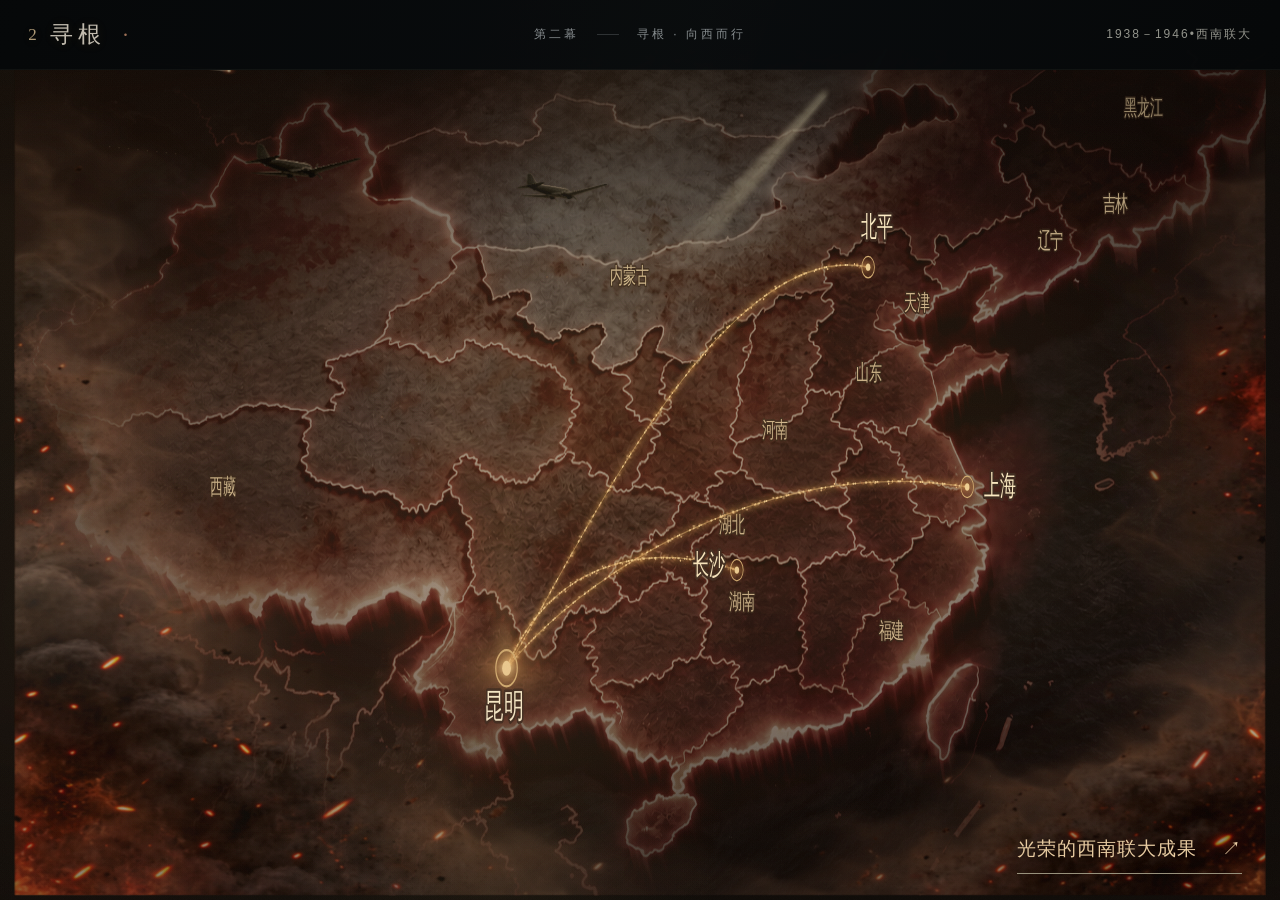
==== commit 5a556cb6: "Publish story audio and outro track" ====
--- a/page2/index.html
+++ b/page2/index.html
@@ -1,22 +1,22 @@
-<!doctype html><html lang="zh-CN"><head><meta charset="UTF-8"><meta name="viewport" content="width=device-width,initial-scale=1"><title>足迹与远方 · 寻根</title><style>.photo-convergence[data-v-78235e2a]{position:absolute;top:0;right:0;bottom:0;left:0;z-index:2;pointer-events:none;overflow:hidden}.photo-convergence>img[data-v-78235e2a]{position:absolute;width:clamp(95px,15vw,230px);height:clamp(70px,11vw,170px);object-fit:contain;background:#c2ad86;padding:5px;border:1px solid #d0b78966;box-shadow:0 12px 28px #0008;will-change:transform,opacity;transform-origin:center}.memory-light[data-v-78235e2a]{position:absolute;width:48vw;height:32vh;background:radial-gradient(ellipse,#f7d39577,#cf913b24 23%,transparent 66%);filter:blur(8px);will-change:transform,opacity}.memory-light i[data-v-78235e2a]{position:absolute;left:9%;right:9%;top:49%;height:3px;background:linear-gradient(90deg,transparent,#ffe6ad,transparent);box-shadow:0 0 18px 5px #e1b36066;border-radius:50%}.wartime-fringe[data-v-bb6f323c]{animation:war-material-arrive-bb6f323c 2s ease both}.material-smoke[data-v-bb6f323c]{opacity:.8}.smoke-left[data-v-bb6f323c]{animation:smoke-left-bb6f323c 29s -8s ease-in-out infinite alternate}.smoke-right[data-v-bb6f323c]{filter:saturate(.72) brightness(1.02);animation:smoke-right-bb6f323c 33s -17s ease-in-out infinite alternate}.banked-fire[data-v-bb6f323c]{animation:banked-fire-bb6f323c 7.8s -3s ease-in-out infinite alternate}.smoke-scatter[data-v-bb6f323c]{animation:smoke-scatter-bb6f323c 22s -7s ease-in-out infinite alternate}.fringe-ember[data-v-bb6f323c]{opacity:0;animation:material-ember-bb6f323c var(--duration) var(--delay) linear infinite}.fringe-plane[data-v-bb6f323c]{animation:material-plane-bb6f323c var(--flight-duration) var(--flight-delay) linear infinite}.aircraft-material[data-v-bb6f323c]{filter:brightness(.75) sepia(.25) contrast(1.12) drop-shadow(0 .6px .6px #c4b18c55)}.fringe-searchlight[data-v-bb6f323c]{animation:material-search-bb6f323c 23s -8s ease-in-out infinite alternate;transform-origin:1286px 40px}.fringe-tracer[data-v-bb6f323c]{animation:material-tracer-bb6f323c 13s -4s linear infinite}.distant-tracer[data-v-bb6f323c]{opacity:.3;animation:material-distant-bb6f323c 17s -6s ease-in-out infinite}@keyframes war-material-arrive-bb6f323c{0%{opacity:0}to{opacity:1}}@keyframes smoke-left-bb6f323c{0%{transform:translate(-9px,9px);opacity:.74}to{transform:translate(5px,-14px);opacity:.91}}@keyframes smoke-right-bb6f323c{0%{transform:translate(7px,10px);opacity:.72}to{transform:translate(-6px,-10px);opacity:.88}}@keyframes smoke-scatter-bb6f323c{0%{opacity:.65;transform:translate(-8px,9px)}to{opacity:1;transform:translate(12px,-14px)}}@keyframes banked-fire-bb6f323c{0%,to{opacity:.64}33%{opacity:.86}64%{opacity:.72}82%{opacity:1}}@keyframes material-ember-bb6f323c{0%{opacity:0;transform:translateY(9px)}14%{opacity:.94}55%{opacity:.78}78%{opacity:.42}to{opacity:0;transform:translate(var(--drift),-105px)}}@keyframes material-plane-bb6f323c{0%{opacity:0;transform:translate(0)}10%,86%{opacity:1}to{opacity:0;transform:translate(240px,-12px)}}@keyframes material-search-bb6f323c{0%{opacity:.66;transform:rotate(-1deg)}to{opacity:.95;transform:rotate(2deg)}}@keyframes material-tracer-bb6f323c{0%{opacity:0;transform:translate(650px,111px)}8%,50%{opacity:.88}63%,to{opacity:0;transform:translate(790px,125px)}}@keyframes material-distant-bb6f323c{0%,to{opacity:.08}40%{opacity:.35}}@media(prefers-reduced-motion:reduce){[data-v-bb6f323c]{animation:none!important}.material-smoke[data-v-bb6f323c]{opacity:.8}.banked-fire[data-v-bb6f323c]{opacity:.7}.fringe-ember[data-v-bb6f323c],.fringe-tracer[data-v-bb6f323c],.distant-tracer[data-v-bb6f323c]{display:none}.fringe-plane[data-v-bb6f323c]{opacity:1;transform:translate(90px,-4px)}}:root{font-family:DengXian,Microsoft YaHei UI,PingFang SC,sans-serif;color:#dfdbd2;background:#181917;font-synthesis:none;font-weight:400;font-size:14px;-webkit-font-smoothing:antialiased}*{box-sizing:border-box}body{margin:0}button,a,input{-webkit-tap-highlight-color:transparent}button{font:inherit;border:0;background:none;color:inherit;cursor:pointer}button:focus-visible,a:focus-visible{outline:1px solid #dbb994;outline-offset:5px}button:hover{color:#fff}a{color:inherit;text-decoration:none}.exhibition{max-width:2100px;margin:auto;padding:0 4.2%;min-height:100vh;display:flex;flex-direction:column}.masthead{height:80px;display:flex;align-items:center;justify-content:space-between;border-bottom:1px solid #ffffff14}.wordmark{font-size:21px;font-weight:600;letter-spacing:1px}.header-right{display:flex;align-items:center;gap:24px;font-size:12px;color:#8f9389}.header-right button{padding:8px 0}.header-right button span{margin-left:14px}.header-separator{height:13px;width:1px;background:#454640}.chapter-heading{display:flex;justify-content:space-between;align-items:center;padding:31px 0 29px}.chapter-title{display:flex;align-items:baseline;gap:24px}.chapter-index{font-size:12px;font-weight:600;color:#a89780;align-self:center;border:1px solid #6c675955;width:29px;height:29px;display:grid;place-items:center}.chapter-title h1{font-size:34px;font-weight:500;letter-spacing:2px;line-height:1.1;margin:0}.chapter-subtitle{font-size:13px;color:#989b91}.chapter-context{text-align:right;font-size:12px}.chapter-context p{margin:0 0 8px;color:#c3c4ba}.chapter-context>span{font-size:11px;color:#81877b}.context-dot{margin:0 12px}.stage-shell{position:relative;margin:auto 0}.map-stage{position:relative}.map-stage>svg{display:block;width:100%;height:auto;aspect-ratio:1983 / 793;background:#100e0d}.map-stage image{transition:filter .3s}.map-caption{height:40px;display:flex;align-items:center;justify-content:space-between;font-size:10px;color:#85887e}.province-labels text{fill:#e1c99c;opacity:.88;font-family:DengXian,Microsoft YaHei UI,sans-serif;font-size:23px;font-weight:600;font-style:italic;text-anchor:middle;paint-order:stroke;stroke:#302116;stroke-width:3px;stroke-linejoin:round;pointer-events:none}.city text{font-family:DengXian,Microsoft YaHei UI,sans-serif;font-size:26px;font-weight:600;fill:#fff0c9;paint-order:stroke;stroke:#35231b;stroke-width:5px;stroke-linejoin:round}.city-ring{fill:#ffc78b25;stroke:#f0c48c;stroke-width:1.2}.city.interactive{cursor:pointer;outline:0}.city.interactive:hover .city-ring,.city:focus .city-ring{fill:#ffdfba66;stroke:#fff;stroke-width:3}.ray-soft{fill:none;stroke:#efd393;stroke-width:7;opacity:.45;filter:url(#glow);pointer-events:none}.ray-line{fill:none;stroke:#ffe7b8;stroke-width:1.5;opacity:.8;pointer-events:none}.ray-travel{fill:none;stroke:#d6ffff;stroke-width:2.7;stroke-dasharray:30 170;animation:flow 3s linear infinite;pointer-events:none}.moving-dot{pointer-events:none}.route-target{fill:none;stroke:transparent;stroke-width:27;cursor:pointer}.route-target:focus{stroke:#f2e2bb44;outline:none}.confluence{pointer-events:none}.paused .ray-travel{animation-play-state:paused}@keyframes flow{to{stroke-dashoffset:-200}}.navigation{border-top:1px solid #ffffff14;min-height:103px;display:flex;align-items:center;justify-content:space-between;gap:25px}.navigation nav{display:flex;align-items:center;gap:26px}.navigation nav button{display:flex;align-items:baseline;gap:12px;color:#777c71;padding:17px 0;position:relative}.navigation nav button.active{color:#e9e4d8}.navigation nav button.active:after{content:"";position:absolute;width:16px;height:2px;background:#b8a582;bottom:7px;left:0}.navigation nav button span:first-child{font-size:19px;font-weight:500;font-variant-numeric:tabular-nums}.navigation nav button span:last-child{font-size:12px}.timeline-dash{width:25px;height:1px;background:#4c5045}.playback{display:flex;gap:23px;font-size:11px;color:#9b9e94;align-items:center}.playback label{display:flex;gap:12px;align-items:center}.playback input{accent-color:#aa9b7f;width:70px;height:2px}.next-button{font-size:12px;border-bottom:1px solid #97917c;padding:11px 0;min-width:117px;text-align:left}.next-button span{float:right;margin-left:25px}.ending-note{position:absolute;right:25px;bottom:65px;padding:17px 22px;background:#181915e8;border-left:2px solid #aa956c}.ending-note span{font-size:10px;color:#a9a48f}.ending-note p{font-size:16px;margin:8px 0 0}.archive{padding:0;border:0;width:min(1050px,92vw);max-height:90vh;background:#e9e5dc;color:#272b25;box-shadow:0 35px 140px #0009}.archive::backdrop{background:#090b08cf;-webkit-backdrop-filter:blur(7px);backdrop-filter:blur(7px)}.archive-heading{height:63px;padding:0 28px;display:flex;align-items:center;justify-content:space-between;border-bottom:1px solid #40473822;font-size:12px;font-weight:600}.archive-location{font-weight:400;margin-left:22px;color:#727868}.icon-button{font-size:26px;line-height:1;padding:8px}.dark:hover{color:#837458}.archive-body{display:grid;grid-template-columns:43% 57%}.archive figure{margin:0;padding:28px 0 28px 28px}.archive-photo{background:#d4d1c8;display:flex;align-items:center;justify-content:center;height:365px}.archive-photo img{width:100%;height:100%;object-fit:contain;filter:grayscale(1) sepia(.12)}.archive figcaption{display:flex;justify-content:space-between;font-size:10px;color:#777c6f;margin-top:13px}.archive-conversation{padding:30px 34px}.person-title{display:flex;align-items:baseline;gap:18px}.person-title h2{margin:0;font-size:29px;font-weight:500}.person-title p{margin:0;color:#79806e;font-size:11px}.answer{font-size:17px;font-weight:400;line-height:1.95;min-height:148px;margin:21px 0 24px}.questions{border-top:1px solid #61695133;padding-top:16px}.question-heading{font-size:10px;color:#7e8376}.questions button{display:grid;grid-template-columns:25px 1fr 15px;gap:8px;text-align:left;width:100%;padding:12px 0;border-bottom:1px solid #61695122;font-size:12px;line-height:1.6;color:#6c7264}.questions button.selected{color:#222c20}.questions button:hover{color:#1c2519}.question-number{font-size:10px;color:#8a8f81;font-variant-numeric:tabular-nums;padding-top:2px}.question-mark{text-align:right;color:#948970}.archive-foot{display:flex;align-items:center;justify-content:space-between;gap:20px;padding:19px 28px;border-top:1px solid #61695122}.archive-foot p{margin:0;font-size:10px;color:#868a7e;line-height:1.7}.archive-foot button{font-size:12px;white-space:nowrap;color:#414a36}.archive-foot button span{margin-left:20px}.era-transition{position:fixed;top:0;right:0;bottom:0;left:0;background:#181917;display:flex;flex-direction:column;align-items:center;justify-content:center;z-index:10}.era-transition>span{font-size:12px;color:#949c88}.era-transition strong{font-size:80px;font-weight:400;line-height:1;margin:25px 0}.era-transition p{font-size:13px;color:#babfaf;margin:0}.era-enter-active,.era-leave-active,.ending-enter-active,.ending-leave-active{transition:opacity .4s}.era-enter-from,.era-leave-to,.ending-enter-from,.ending-leave-to{opacity:0}@media(min-width:1700px){.chapter-heading{padding:45px 0}.masthead{height:90px}.navigation{min-height:120px}}@media(max-width:1000px){.navigation{flex-wrap:wrap;padding:20px 0;gap:18px}.navigation nav{gap:20px}.playback{margin-left:auto}.next-button{min-width:100px}.person-title{display:block}.person-title p{margin-top:8px}.archive-conversation{padding:25px}.answer{font-size:16px}.chapter-heading{padding:25px 0}.chapter-subtitle{display:none}}@media(max-width:650px){.exhibition{padding:0 5%}.masthead{height:65px}.wordmark{font-size:18px}.header-right{gap:15px}.chapter-title{gap:13px}.chapter-title h1{font-size:29px}.chapter-context p{display:none}.chapter-context>span{font-size:10px}.stage-shell{margin:auto -3%}.map-stage>svg{min-height:280px;object-fit:contain}.province-labels text{font-size:27px}.map-caption{font-size:9px;padding:0 3%}.navigation{margin-top:25px}.navigation nav{width:100%;justify-content:center}.playback{margin-left:0;gap:15px}.archive-body{display:block}.archive figure{padding:22px 22px 0}.archive-photo{height:230px}.archive-conversation{padding:23px}.person-title{display:flex}.person-title h2{font-size:25px}.person-title p{font-size:10px}.answer{min-height:0;margin:18px 0}.archive-foot{padding:17px 22px}.archive-foot p{font-size:9px}.ending-note{right:10px;bottom:43px;padding:12px}.ending-note p{font-size:12px}.archive-heading{padding:0 22px}}.kunming-node text{font-size:31px;fill:#fff5d5}.kunming-node .city-ring{stroke:#ffe1a6;stroke-width:2;fill:#c98e4033}.kunming-node .city-core{filter:drop-shadow(0 0 7px #f6d591)}.map-stage.is-closing image{transition:filter 8s ease}.is-closing .migration-routes{pointer-events:none;animation:coda-routes 10.5s linear forwards}.is-closing .moving-dot{visibility:hidden}.is-closing .ray-travel{animation:none;opacity:.5}.is-closing .confluence{animation:coda-base .8s ease-out forwards}.is-closing .city-ring,.is-closing .city-core{animation:coda-sources 1.8s ease-out forwards}.arrival-dot{pointer-events:none}.farewell-glow{pointer-events:none;animation:coda-center 10.5s ease-in-out forwards}.is-closing[data-ending=quiet] .arrival-dots{visibility:hidden}.closing-controls{opacity:.45;transition:opacity .4s}.sr-only{position:absolute;width:1px;height:1px;padding:0;margin:-1px;overflow:hidden;clip:rect(0,0,0,0);white-space:nowrap;border:0}@keyframes coda-routes{0%,48%{opacity:1}60%{opacity:.6}72%,to{opacity:0}}@keyframes coda-base{to{opacity:0}}@keyframes coda-sources{to{opacity:0}}@keyframes coda-center{0%{opacity:.45}35%{opacity:.75}57%,65%{opacity:1}71%{opacity:.8}86%{opacity:.35}to{opacity:0}}.center-light{animation:center-growth 10.5s ease-in-out forwards;transform-origin:0 0}@keyframes center-growth{0%{transform:scale(.55)}57%,71%{transform:scale(1.15)}to{transform:scale(.25)}}.map-stage>svg.wartime-opening{background:#100907}.wartime-opening .map-plate,.wartime-opening .province-labels,.wartime-opening .cities-reveal,.wartime-opening .routes-reveal,.wartime-opening .center-reveal{opacity:0}.wartime-opening.map-ready .map-plate{animation:wartime-map-in 5s cubic-bezier(.2,.5,.3,1) both}.wartime-opening.map-ready .province-labels{animation:wartime-details-in 2s 2.4s ease both}.wartime-opening.map-ready .cities-reveal{animation:wartime-details-in 2s 3s ease both}.wartime-opening.map-ready .routes-reveal{animation:wartime-details-in 2.5s 3.6s ease both}.wartime-opening.map-ready .center-reveal{animation:wartime-details-in 2.5s 3.8s ease both}.paused .wartime-opening .map-plate,.paused .wartime-opening .province-labels,.paused .wartime-opening .cities-reveal,.paused .wartime-opening .routes-reveal,.paused .wartime-opening .center-reveal{animation-play-state:paused}@keyframes wartime-map-in{0%{opacity:0;filter:brightness(.2)}30%{opacity:.3;filter:brightness(.55)}to{opacity:1;filter:brightness(1)}}@keyframes wartime-details-in{0%{opacity:0}to{opacity:1}}.archive{width:min(1180px,94vw)}.archive-body{grid-template-columns:40% 60%}.archive-conversation{display:flex;flex-direction:column}.questions{display:grid;grid-template-columns:repeat(3,minmax(0,1fr));gap:14px 12px;margin-top:auto}.question-heading{grid-column:1 / -1}.questions button{position:relative;display:flex;flex-direction:column;align-items:flex-start;gap:9px;min-height:134px;height:100%;padding:14px 12px;border:1px solid #84856b55;border-radius:12px 12px 3px;background:#f2eee5;line-height:1.7}.questions button:after{content:"";position:absolute;right:13px;bottom:-6px;width:10px;height:10px;background:inherit;border-right:1px solid #84856b55;border-bottom:1px solid #84856b55;transform:rotate(45deg)}.questions button.selected{border-color:#93856b;background:#dfd6c5}.question-mark{position:absolute;top:12px;right:12px}.historical-archive .archive-photo{padding:10px;background:#c8beaa;border:1px solid #a99b83;box-shadow:0 2px 8px #42342120}.historical-archive .answer{min-height:170px}.industrial-map .ray-line{stroke:#f6aa50;stroke-width:5;stroke-linecap:square;filter:url(#rough-stroke)}.industrial-map .ray-soft{stroke:#ec762c;stroke-width:13;opacity:.6}.industrial-map .ray-travel{stroke:#ffe2a0;stroke-width:4;stroke-dasharray:55 245;animation-duration:2.1s}.industrial-map .moving-dot ellipse:first-child{fill:#ee842f}.industrial-map .moving-dot ellipse:nth-child(2){fill:#fff0c4;rx:8;ry:3}.industrial-node{fill:#b859234d;stroke:#f1a855;stroke-width:2}.industrial-map .city-core{fill:#ffdc9e}.industrial-map .city text{fill:#ffdba4}.industrial-map .province-labels text{fill:#d9aa77;font-style:normal}.industrial-opening .map-plate{opacity:0}.industrial-opening.map-ready .map-plate{animation:industrial-plate-in 2.2s ease-out both}.industrial-opening.map-ready .industrial-relight{animation:industrial-light-in 3s ease-out both}.industrial-opening.map-ready .routes-reveal{animation:wartime-details-in 1.2s .9s both}.industrial-opening.map-ready .cities-reveal{animation:wartime-details-in .9s .6s both}.paused .industrial-opening .map-plate,.paused .industrial-opening .industrial-relight,.paused .industrial-opening .routes-reveal,.paused .industrial-opening .cities-reveal{animation-play-state:paused}.industrial-exhibition .chapter-index{color:#d49a61;border-color:#a2643b66}.industrial-exhibition .navigation nav button.active:after{background:#e2964c}.industrial-exhibition .next-button{border-color:#d58945}.industrial-exhibition .playback input{accent-color:#ce8a4b}@keyframes industrial-plate-in{0%{opacity:0;filter:brightness(.35)}to{opacity:1;filter:brightness(1)}}@keyframes industrial-light-in{0%{opacity:0}to{opacity:1}}.industrial-archive{background-color:#243b42;background-image:linear-gradient(#c9d5c40c 1px,transparent 1px),linear-gradient(90deg,#c9d5c40c 1px,transparent 1px);background-size:21px 21px;color:#e4e5d5;border:1px solid #79928e66;padding-left:21px;box-shadow:inset 21px 0 #192c32,0 35px 140px #0009}.industrial-archive:before{content:"";position:absolute;left:5px;top:0;bottom:0;width:10px;background:radial-gradient(ellipse at center,#9caaa0 0 25%,#0e2228 30% 48%,transparent 53%) center 9px/10px 35px repeat-y;pointer-events:none}.industrial-archive .archive-heading{border-bottom:1px solid #bccbbb40;color:#efc28b}.industrial-archive .archive-location,.industrial-archive .person-title p,.industrial-archive .question-heading,.industrial-archive figcaption{color:#a9bdb6}.industrial-archive .archive-photo{background:#c7c7b9;padding:8px;border:1px solid #acb4a3;box-shadow:4px 5px #0e252a80}.industrial-archive .answer{color:#e4e5d5;min-height:164px}.blueprint-index{border:1px solid #91a69b70;padding:9px 12px;font-size:11px;color:#e9b676;display:flex;justify-content:space-between;gap:10px;margin-bottom:21px}.blueprint-index span{color:#a4bab0;font-size:10px}.industrial-archive .questions{border-color:#a5b7a144}.industrial-archive .questions button{color:#d2ddd0;background:#2b464b;border-color:#97afa066;border-radius:3px;min-height:134px}.industrial-archive .questions button.selected{color:#fff0ce;background:#45524b;border-color:#d6a668}.industrial-archive .questions button:after{border-color:#97afa066}.industrial-archive .question-number{color:#bda77e}.industrial-archive .question-mark{color:#e2be84}.industrial-archive .archive-foot{border-color:#a5b7a144}.industrial-archive .archive-foot p{color:#9bafa6}.industrial-archive .archive-foot button,.industrial-archive .dark{color:#e2c59c}@media(max-width:650px){.archive-body{grid-template-columns:1fr}.questions{gap:12px 7px}.questions button,.industrial-archive .questions button{font-size:11px;padding:11px 8px;min-height:155px}.industrial-archive{padding-left:16px}.blueprint-index{flex-wrap:wrap}.historical-archive .answer{min-height:0}}:root{font-family:Microsoft YaHei UI,Microsoft YaHei,PingFang SC,sans-serif}.stage-shell{margin:5px 0 30px}.chapter-heading{padding:27px 0 30px}.chapter-context p{margin:0;font-size:12px;color:#a7a99f}.navigation{min-height:87px}.exhibition>div.closing-controls,.exhibition>div:has(>.navigation){margin-top:auto}.chapter-index{border:0;width:auto;color:#7c8175}.chapter-title{gap:19px}.chapter-subtitle{font-size:12px}.map-stage>svg{border:0}.archive{width:min(1080px,92vw);max-height:90vh;background:#edeae2;border:0;box-shadow:0 30px 100px #0008;color:#30342e;padding:0 36px}.archive-heading{height:66px;padding:0;border:0;font-size:11px;font-weight:400;color:#7f8376;letter-spacing:1px}.archive-location{margin-left:15px;color:inherit}.icon-button{font-size:23px;font-weight:300;padding:8px;margin-right:-8px}.archive-body{grid-template-columns:34% minmax(0,1fr);gap:38px;padding:6px 0 8px;align-items:stretch}.archive figure{padding:0;margin:0;align-self:start}.archive-photo,.historical-archive .archive-photo{height:365px;background:#e2dfd6;padding:0;border:0;box-shadow:none}.archive-photo img{object-fit:contain;filter:grayscale(1);width:100%;height:100%}.archive-conversation{padding:3px 0 0;min-width:0;display:flex;flex-direction:column}.person-title{display:block}.person-title h2{font-size:31px;font-weight:500;letter-spacing:1px;line-height:1.2}.person-title p{font-size:11px;color:#8a8d81;margin:11px 0 0;line-height:1.6}.answer,.historical-archive .answer,.industrial-archive .answer{font-size:17px;line-height:1.95;min-height:122px;margin:22px 0 24px;font-weight:400;letter-spacing:.15px}.questions{display:grid;grid-template-columns:repeat(3,minmax(0,1fr));gap:18px;border:0;padding:0;margin-top:auto}.questions button,.industrial-archive .questions button{display:block;position:relative;min-height:98px;height:auto;padding:14px 0 6px;border:0;border-top:1px solid #7379693b;border-radius:0;background:transparent;color:#8d9185;font-size:12px;line-height:1.85;transition:color .2s,border-color .2s;text-align:left;align-self:stretch}.questions button:after,.industrial-archive .questions button:after{display:none}.questions button.selected{background:transparent;border-color:#8f6348;color:#373c31}.questions button:hover{color:#303c29;border-color:#8f6348}.archive-foot{min-height:63px;justify-content:flex-end;padding:14px 0 17px;border:0;gap:0}.archive-foot button{font-size:11px;color:#727866;padding:6px 0}.archive-foot button span{margin-left:13px}.archive-foot button:hover{color:#38462e}.industrial-archive{padding:0 36px;background-color:#243639;background-image:linear-gradient(#c9d5c407 1px,transparent 1px),linear-gradient(90deg,#c9d5c407 1px,transparent 1px);background-size:28px 28px;color:#e4e1d4;border:1px solid #788c7d33;box-shadow:0 30px 100px #0008}.industrial-archive:before{display:none}.industrial-archive .archive-heading{border:0;color:#bda57d}.industrial-archive .archive-photo{height:365px;padding:0;border:0;background:#c8c9bc;box-shadow:none}.industrial-archive .person-title p{color:#99aaa0}.industrial-archive .answer{color:#e0e2d6}.industrial-archive .questions{border:0}.industrial-archive .questions button{color:#90a39a;border-top-color:#adbcab40}.industrial-archive .questions button.selected{background:transparent;border-color:#c39862;color:#f0ddba}.industrial-archive .questions button:hover{color:#f0ddba;border-color:#c39862}.industrial-archive .archive-foot{border:0}.industrial-archive .archive-foot button{color:#aebcab}@media(max-width:800px){.archive{padding:0 25px}.archive-body{grid-template-columns:31% minmax(0,1fr);gap:24px}.archive-photo,.historical-archive .archive-photo,.industrial-archive .archive-photo{height:310px}.person-title h2{font-size:27px}.answer,.historical-archive .answer,.industrial-archive .answer{font-size:15px;min-height:120px}.questions{gap:11px}.questions button,.industrial-archive .questions button{font-size:11px;min-height:106px}.stage-shell{margin:0 0 20px}}@media(max-width:600px){.archive{padding:0 20px;width:94vw}.archive-heading{height:51px}.archive-body{display:flex;flex-direction:column;gap:20px}.archive figure{align-self:stretch}.archive-photo,.historical-archive .archive-photo,.industrial-archive .archive-photo{height:210px;background:#dedcd3}.industrial-archive .archive-photo{background:#bbc2b7}.archive-conversation{padding:0}.person-title{display:flex;align-items:baseline;gap:14px}.person-title p{margin:0}.answer,.historical-archive .answer,.industrial-archive .answer{min-height:0;margin:17px 0 21px}.questions button,.industrial-archive .questions button{min-height:95px}.archive-foot{min-height:50px;padding:12px 0}.chapter-context p{display:block;font-size:10px}.navigation nav{width:auto}.navigation{flex-wrap:nowrap;gap:16px}.navigation nav{gap:12px}.navigation nav button{gap:6px}.navigation nav button span:last-child{font-size:10px}.timeline-dash{width:13px}.next-button{font-size:10px;min-width:87px}.next-button span{margin-left:10px}}.exhibition{position:relative;max-width:none;width:100%;height:100svh;min-height:650px;padding:0;overflow:hidden;background:#100c09}.masthead{position:absolute;top:0;left:0;right:0;height:64px;margin:0;padding:0 3%;z-index:2;border:0;background:linear-gradient(#12130ff2,#12130f00)}.wordmark{font-size:19px}.header-right{font-size:11px}.chapter-heading{position:absolute;left:3%;right:3%;top:75px;padding:0;z-index:2;pointer-events:none;text-shadow:0 2px 12px #000}.chapter-title h1{font-size:30px}.chapter-subtitle{display:none}.chapter-index{font-size:10px}.chapter-context p{font-size:11px}.stage-shell{position:absolute;top:0;right:0;bottom:0;left:0;margin:0;width:100%;height:100%}.map-stage{width:100%;height:100%}.map-stage>svg{width:100%;height:100%;aspect-ratio:auto;min-height:0}.map-stage:after{content:"";position:absolute;top:0;right:0;bottom:0;left:0;pointer-events:none;background:linear-gradient(#100d0990,transparent 22%,transparent 80%,#100d09e6)}.exhibition>div:has(>.navigation){position:absolute;bottom:0;left:3%;right:3%;z-index:2;margin:0}.navigation{min-height:76px;border-color:#dfcba020;background:transparent}.navigation nav button{font-size:11px}.ending-note{z-index:3;bottom:110px}.chapter-context{padding:6px 10px;background:#15130d33}.map-stage .province-labels text{font-size:21px}.archive{width:min(1120px,94vw);padding:0;background:#e8e1d1;background-image:repeating-linear-gradient(1deg,#8d795305 0 1px,transparent 1px 4px);border:1px solid #ab987c77;box-shadow:0 35px 120px #000b,inset 0 0 0 5px #ece6d9,inset 0 0 0 6px #a99b7d33}.archive-heading{padding:0 34px;height:66px;border-bottom:1px solid #9e8e6c26;font-family:Microsoft YaHei UI,sans-serif;letter-spacing:2px;color:#8c7757}.archive-body{grid-template-columns:36% 1fr;gap:0;padding:0;margin:0;align-items:stretch}.archive figure{position:relative;align-self:stretch;margin:0;padding:28px;background:#292c26;display:flex;align-items:center;justify-content:center;box-shadow:inset -10px 0 16px #0003;min-height:400px}.archive-photo,.historical-archive .archive-photo{height:auto;max-height:440px;width:100%;padding:7px;background:#eee8d9;border:1px solid #c2b796;box-shadow:0 9px 26px #0006;transform:rotate(-1deg)}.archive-photo img{display:block;width:100%;height:auto;max-height:420px;object-fit:contain;filter:grayscale(1) sepia(.13)}.photo-corner{position:absolute;width:27px;height:27px;border-color:#b0a08280;border-style:solid;pointer-events:none}.photo-corner.top-left{top:17px;left:17px;border-width:1px 0 0 1px}.photo-corner.bottom-right{bottom:17px;right:17px;border-width:0 1px 1px 0}.archive-conversation{position:relative;padding:30px 34px 27px;background:linear-gradient(90deg,#6f5c4115,transparent 4%,transparent)}.person-title{display:block;padding-left:16px;border-left:2px solid #986746}.person-title h2{font-size:33px;font-weight:500;letter-spacing:3px}.person-title p{margin:9px 0 0;color:#8c846f;font-size:11px}.answer-panel{position:relative;padding:0 0 0 16px;margin:25px 0 24px}.opening-quote{position:absolute;left:-7px;top:-12px;color:#a98c5c66;font:56px Georgia,serif;line-height:1}.answer,.historical-archive .answer,.industrial-archive .answer{margin:0;min-height:132px;font-size:17px;line-height:2;letter-spacing:.25px;animation:answer-in .35s ease-out}.questions{gap:10px}.questions button,.industrial-archive .questions button{border:1px solid #a18b642e;border-top:2px solid #a18b6433;background:#f3edde66;padding:12px 10px;min-height:110px;font-size:11px;line-height:1.8;color:#8b8979}.questions button.selected{border-color:#a9894e66;border-top-color:#947042;background:linear-gradient(#d9c9a74d,#e9e0cb55);color:#3e4436}.questions button:hover{border-color:#a9894e66;color:#3e4436}.archive-foot{padding:13px 34px;min-height:52px;border-top:1px solid #9e8e6c26}.archive-foot button{font-size:10px;letter-spacing:1px}.industrial-archive{padding:0;background-color:#25393a;background-image:linear-gradient(#a5b9a70b 1px,transparent 1px),linear-gradient(90deg,#a5b9a70b 1px,transparent 1px);background-size:22px 22px;border-color:#a5b59d55;box-shadow:0 35px 120px #000b,inset 0 0 0 5px #25393a,inset 0 0 0 6px #a6b79833}.industrial-archive .archive-heading{border-bottom:1px solid #a9b5a126;color:#d3b484}.industrial-archive figure{background:#19282a;box-shadow:inset -10px 0 16px #0003}.industrial-archive .archive-photo{height:auto;max-height:440px;padding:7px;background:#d5d6c4;border:1px solid #a6ac92;box-shadow:0 9px 26px #0006;transform:rotate(.7deg)}.industrial-archive .person-title{border-color:#c28b50}.industrial-archive .archive-conversation{background:linear-gradient(90deg,#0002,transparent 4%)}.industrial-archive .questions button{background:#cbd4bc07;border-color:#a9b6a233;color:#a7b5a5}.industrial-archive .questions button.selected{border-color:#cdab6c88;border-top-color:#d2a364;background:#c4a26314;color:#f0ddba}.industrial-archive .opening-quote{color:#b59a6a77}.industrial-archive .archive-foot{border-top:1px solid #a9b5a126}.era-transition{background:radial-gradient(ellipse at center,#32241b 0,#181510 48%,#0c0d0b)}.era-transition:after{content:"";position:absolute;top:0;right:0;bottom:0;left:0;pointer-events:none;background:repeating-linear-gradient(0deg,#d6bd7f03 0 1px,transparent 1px 3px)}.ink-filter{position:absolute;width:0;height:0}.year-composition{position:relative;text-align:center}.year-rule{display:block;width:38px;height:2px;margin:0 auto 27px;background:#8f7350;opacity:0;animation:year-rule-in .6s .15s forwards}.era-transition .typed-year{display:flex;align-items:baseline;justify-content:center;gap:.045em;margin:0;color:#d7c3a0;font-family:SimSun,"Noto Serif CJK SC",serif;font-size:clamp(80px,12vw,165px);font-weight:900;line-height:1.1;letter-spacing:-.025em;filter:url(#rough-year);text-shadow:1px 1px #4a2f1a}.year-letter{display:inline-block;opacity:0;animation:letter-strike .3s var(--letter-delay) steps(2,end) forwards}.year-letter:last-child{font-size:.43em;margin-left:.18em;letter-spacing:0}.era-transition .year-composition p{font-size:12px;letter-spacing:6px;margin:32px 0 0;color:#9b8b70;opacity:0;animation:year-rule-in .7s 2.5s forwards}@keyframes letter-strike{0%{opacity:0;transform:translateY(3px)}50%{opacity:.65;transform:translateY(-1px)}to{opacity:1;transform:translateY(0)}}@keyframes year-rule-in{to{opacity:1}}@keyframes answer-in{0%{opacity:.3;transform:translateY(4px)}to{opacity:1;transform:translateY(0)}}@media(max-width:700px){.exhibition{min-height:530px}.masthead{height:58px}.chapter-heading{top:66px}.chapter-title h1{font-size:25px}.header-right{gap:12px}.navigation{min-height:67px}.archive-heading{height:53px;padding:0 22px}.archive-body{display:block}.archive figure{min-height:0;padding:20px}.archive-photo,.historical-archive .archive-photo,.industrial-archive .archive-photo{width:auto;height:210px;max-width:100%}.archive-photo img{width:auto;height:100%;max-width:100%;object-fit:contain}.archive-conversation{padding:24px 22px}.person-title h2{font-size:28px}.answer-panel{margin:22px 0}.answer,.historical-archive .answer,.industrial-archive .answer{font-size:15px;min-height:0}.questions button,.industrial-archive .questions button{padding:10px 7px;min-height:100px}.archive-foot{padding:12px 22px}.chapter-context{display:none}}.map-stage{overflow:hidden}.map-stage>svg{transform:scaleX(1.04);transform-origin:50% 50%}.map-stage>svg{transform:translateY(2.5%) scale(.94) scaleX(1.04);transform-origin:50% 50%}.has-finale .migration-routes,.has-finale .center-reveal{opacity:0;transition:opacity 1.5s}.has-finale .moving-dot{visibility:hidden}.reunion-trace{fill:none;stroke:#edc57e;stroke-width:1.5;opacity:0;animation:reunion-trace 7s ease forwards}.construction-return .reunion-trace{stroke:#f1a859;stroke-width:2.6}.reunion-halo{animation:reunion-bloom 9s cubic-bezier(.2,.5,.3,1) forwards;transform-box:fill-box;transform-origin:center}@keyframes reunion-trace{0%{opacity:0}18%,65%{opacity:.6}to{opacity:0}}@keyframes reunion-bloom{0%{opacity:0;transform:scale(.08)}35%{opacity:.45;transform:scale(.3)}65%{opacity:.9;transform:scale(.7)}to{opacity:1;transform:scale(1)}}.third-act-entry{position:fixed;top:0;right:0;bottom:0;left:0;z-index:100;background:radial-gradient(ellipse at 50% 65%,#3b2c19,#10110e 70%);display:flex;align-items:center;justify-content:center;flex-direction:column;color:#e8d8b4;animation:third-arrive 1.8s ease both}.third-act-entry>span{font-size:14px;letter-spacing:.5em}.third-act-entry h2{font-family:STKaiti,KaiTi,serif;font-size:clamp(64px,10vw,140px);letter-spacing:.2em;margin:30px 0 15px}.third-act-entry p{font-size:24px;letter-spacing:.5em}.third-act-entry small{color:#9b927e;letter-spacing:.35em}.third-act-entry button{position:absolute;bottom:7%;background:none;border:0;border-bottom:1px solid #645540;color:#c4b596;padding:12px;cursor:pointer}@keyframes third-arrive{0%{opacity:0}to{opacity:1}}@media(prefers-reduced-motion:reduce){.reunion-halo{animation-duration:.01s}.third-act-entry{animation:none}}.era-transition .typed-year{font-family:STKaiti,KaiTi,serif;font-weight:700;letter-spacing:.08em;color:#e8d8b4;filter:none;text-shadow:none}.returning-city{animation:city-return 1.6s ease both}@keyframes city-return{0%{opacity:0}to{opacity:1}}@media(prefers-reduced-motion:reduce){.returning-city{animation:none}}.masthead .wordmark{display:flex;align-items:baseline;gap:14px}.masthead-index{font-size:14px;font-weight:500;color:#ad9874}.masthead .wordmark h1{margin:0;font-size:26px;font-weight:500;letter-spacing:2px;line-height:1.2}.chapter-heading{justify-content:flex-end}.reunion-halo{filter:brightness(.85)}.southwest-achievements{cursor:pointer}.southwest-achievements rect{fill:#17120bc9;stroke:#d1b47b66;stroke-width:1}.southwest-achievements text{font-size:18px;fill:#dfc58f;letter-spacing:1px}.southwest-achievements:hover rect,.southwest-achievements:focus rect{stroke:#ffe2a4}.achievement-transition{position:fixed;top:0;right:0;bottom:0;left:0;z-index:60;overflow:hidden;background:#16130e;color:#e5d6b5;display:flex;flex-direction:column;justify-content:center;padding:5vh 0 4vh;isolation:isolate}.achievement-transition:before{content:"";position:absolute;top:0;right:0;bottom:0;left:0;z-index:-2;background:linear-gradient(#15110ddb,#15100ad9),url(assets/map-boundaries-refined.png) center/cover;opacity:.7}.achievement-rust{position:absolute;top:0;right:0;bottom:0;left:0;z-index:-1;background:radial-gradient(ellipse at 40% 65%,#a04823b0,#421c15cc 60%,#140c0bf0);opacity:var(--era-progress);pointer-events:none}.achievement-heading{padding:0 6vw;margin-bottom:3vh}.achievement-heading>span{font-size:12px;letter-spacing:.24em;color:#af9d7c}.achievement-heading h2{font-family:STKaiti,KaiTi,serif;font-size:clamp(30px,4vw,54px);font-weight:500;letter-spacing:.13em;margin:14px 0 0}.achievement-close{position:absolute;right:3vw;top:3vh;font-size:30px;z-index:3;color:#b8a98e}.film-viewport{width:100%;overflow:hidden;flex:none;-webkit-mask-image:linear-gradient(90deg,transparent,#000 7%,#000 93%,transparent);mask-image:linear-gradient(90deg,transparent,#000 7%,#000 93%,transparent);opacity:0;transition:opacity 1s}.is-ready .film-viewport{opacity:1}.film-track{display:flex;flex-direction:row-reverse;gap:30px;width:max-content;position:relative;padding:22px 0;background:#070807b3;border-top:1px solid #8e764a55;border-bottom:1px solid #8e764a55;will-change:transform}.film-track:before,.film-track:after{content:"";position:absolute;left:0;right:0;height:8px;background:repeating-linear-gradient(90deg,transparent 0 14px,#b8a27d66 14px 24px,transparent 24px 34px)}.film-track:before{top:6px}.film-track:after{bottom:6px}.film-frame{width:clamp(270px,37vw,620px);flex:none;margin:0;opacity:.55;transition:opacity 1.2s}.film-frame.is-current{opacity:1}.film-photo{height:clamp(140px,30vh,360px);position:relative;background:#1b1914}.film-photo img{height:100%;width:100%;object-fit:contain;filter:sepia(.38) saturate(.55);display:block}.film-photo>span{position:absolute;bottom:10px;left:14px;font-size:11px;color:#fff0cf;background:#15130daa;padding:4px 7px}.film-frame figcaption{padding:16px 20px 14px;min-height:150px;background:#17140fe8}.film-frame h3{font-family:STKaiti,KaiTi,serif;font-size:25px;font-weight:500;margin:0 0 10px}.film-frame p{font-size:14px;line-height:1.8;margin:0;color:#c5b699}.film-frame small{display:block;font-size:10px;color:#8b806d;margin-top:12px;line-height:1.5}.achievement-clock{width:78%;max-width:1100px;align-self:center;margin-top:3vh}.advancing-year{font-family:STKaiti,KaiTi,serif;text-align:center;font-size:clamp(40px,5vw,70px);letter-spacing:.1em;font-variant-numeric:tabular-nums;margin-bottom:16px}.advancing-year>span{font-size:.4em;margin-left:.2em}.achievement-rail{height:2px;background:#d4b78130;position:relative}.achievement-rail>span{display:block;width:100%;height:100%;background:#ddb475;transform-origin:left}.achievement-rail i{position:absolute;top:-3px;width:8px;height:8px;border-radius:50%;background:#f0d2a0;box-shadow:0 0 14px #e4a64e;transform:translate(-50%)}.rail-years{display:flex;justify-content:space-between;font-size:12px;color:#b6a180;margin-top:16px}.film-roll-scene{position:absolute;top:0;right:0;bottom:0;left:0;pointer-events:none;perspective:1400px;z-index:2;overflow:hidden}.film-ribbon{position:absolute;left:50%;top:48%;width:1200px;height:204px;transform-style:preserve-3d;transform-origin:center}.ribbon-slices{position:absolute;top:0;right:0;bottom:0;left:0;transform:rotateX(-12deg);transform-style:preserve-3d}.ribbon-slice{position:absolute;left:0;top:0;width:8.2px;height:204px;background-color:#201b13;background-size:240px 164px;background-repeat:no-repeat;transform-origin:center;backface-visibility:visible;filter:sepia(.4) saturate(.55);border-top:20px solid #15120d;border-bottom:20px solid #15120d;box-sizing:border-box;will-change:transform;box-shadow:inset 0 1px #c5a47544,inset 0 -1px #c5a47544}.ribbon-slice:before,.ribbon-slice:after{content:"";position:absolute;left:1px;width:5px;height:8px;background:#c9af7e66;border-radius:1px}.ribbon-slice:before{top:-14px}.ribbon-slice:after{bottom:-14px}.spool-edge{position:absolute;height:32px;border-radius:50%;border:1px solid #bfa27399;background:repeating-radial-gradient(ellipse at center,#1b1711 0,#1b1711 3px,#9f855966,#292218 5px,#292218 7px);box-shadow:0 2px 9px #0009;pointer-events:none}.spool-top{top:-16px;transform-style:preserve-3d}.spool-bottom{bottom:-16px}.is-merging .film-viewport{opacity:0;transition:opacity .8s}.is-merging .achievement-heading,.is-merging .achievement-clock{animation:film-title-out 1s ease forwards}@keyframes film-title-out{to{opacity:0;transform:translateY(8px)}}@media(max-height:700px){.achievement-transition{padding:3vh 0}.achievement-heading{margin-bottom:2vh}.film-photo{height:24vh}.film-frame figcaption{min-height:132px;padding:10px 15px}.film-frame h3{font-size:21px}.film-frame p{font-size:12px}.achievement-clock{margin-top:2vh}.advancing-year{font-size:40px;margin-bottom:12px}}@media(max-width:700px){.film-frame{width:76vw}.film-photo{height:27vh}.film-frame h3{font-size:23px}.achievement-heading>span{font-size:10px;letter-spacing:.12em}.achievement-clock{width:84%}}@media(prefers-reduced-motion:reduce){.ribbon-slices{transform:none}.film-frame{transition:none}}.map-camera{transform-origin:0 0;transition:transform .9s cubic-bezier(.22,.61,.36,1);will-change:transform}.camera-focused .southwest-achievements{opacity:0}.camera-focused .ray-travel{opacity:.3}.archive[open]{animation:archive-rise .75s cubic-bezier(.18,.75,.25,1) both}.archive::backdrop{-webkit-backdrop-filter:blur(1px);backdrop-filter:blur(1px);background:#090b0870;animation:archive-shade .75s ease both}@keyframes archive-rise{0%{opacity:0;transform:translateY(90px)}to{opacity:1;transform:translateY(0)}}@keyframes archive-shade{0%{background:#090b0800}to{background:#090b0870}}.archive .archive-photo-leaf{min-height:0;display:block;padding:25px 20px;overflow:hidden}.archive-photo-strip{position:relative;height:430px;max-height:58vh;overflow-y:auto;overflow-x:hidden;overscroll-behavior:contain;scroll-snap-type:y proximity;scrollbar-width:thin;scrollbar-color:#9c8560 #161c18;padding:5px 12px 20px 5px}.archive-photo-item{scroll-snap-align:start;padding:8px 0 24px}.archive .archive-photo-strip .archive-photo{height:auto;width:100%;max-height:none;transform:none;padding:6px}.archive .archive-photo-strip .archive-photo img{height:auto;width:100%;max-height:none;object-fit:contain}.archive-photo-index{display:block;color:#b8a98b;font-size:10px;letter-spacing:2px;margin-top:12px;text-align:right}.photo-selected .archive-photo{outline:1px solid #c9ae7966;outline-offset:3px}@media(max-width:700px){.archive .archive-photo-leaf{padding:17px 22px}.archive-photo-strip{height:240px;max-height:32vh}.archive .archive-photo-strip .archive-photo{width:100%;height:auto}.archive .archive-photo-strip img{max-height:none}}@media(prefers-reduced-motion:reduce){.map-camera{transition:none}.archive[open],.archive::backdrop{animation:none}}.map-camera{transition-duration:2.8s;transition-timing-function:cubic-bezier(.25,.1,.2,1)}.city-surround-shade{opacity:0;animation:city-isolate 2.8s .15s ease forwards}.city-contour-wash{fill:#bd99560c;stroke:none;opacity:0;animation:city-wash 1.4s 1.5s forwards}.city-contour-ink{fill:none;stroke:#e2c693;stroke-width:1.2;stroke-linejoin:round;stroke-dasharray:1;stroke-dashoffset:1;opacity:.9;animation:city-trace 2.65s .3s ease-in-out forwards;filter:drop-shadow(0 0 2px #dab77a66)}@keyframes city-isolate{to{opacity:.97}}@keyframes city-trace{to{stroke-dashoffset:0}}@keyframes city-wash{to{opacity:1}}.archive[open]{animation-duration:1.15s}.archive::backdrop{background:#090b0840;-webkit-backdrop-filter:none;backdrop-filter:none}.archive-body{grid-template-columns:39% 61%}.archive .archive-photo-leaf{background:linear-gradient(110deg,#191f1c,#30342a 60%,#20261f);padding:24px 16px 24px 25px}.archive-photo-strip{height:460px;max-height:60vh;padding:14px 17px 26px 8px;scroll-snap-type:none;scrollbar-width:none;-webkit-mask-image:linear-gradient(transparent,#000 6%,#000 94%,transparent);mask-image:linear-gradient(transparent,#000 6%,#000 94%,transparent)}.archive-photo-strip::-webkit-scrollbar{display:none}.archive-photo-item{position:relative;width:92%;margin:0 0 25px;padding:8px 0 22px;transform:rotate(-2deg)}.archive-photo-item:nth-child(2){width:85%;margin-left:13%;transform:rotate(2.5deg)}.archive-photo-item:nth-child(3){width:94%;margin-left:2%;transform:rotate(-1deg)}.archive-photo-item:before{content:"";position:absolute;z-index:1;top:0;left:38%;width:58px;height:19px;background:#c7b89070;box-shadow:inset 0 0 6px #f7e6b933;transform:rotate(-5deg)}.archive .archive-photo-strip .archive-photo{padding:9px 9px 17px;background:#dcd6c5;box-shadow:2px 12px 23px #0006;border:1px solid #afa38a66}.archive-photo-index{display:flex;justify-content:space-between;align-items:center;margin:13px 2px 0;font-size:9px;letter-spacing:1px;color:#a99e85}.archive-photo-index em{font-family:STKaiti,KaiTi,serif;font-size:16px;font-style:normal;letter-spacing:3px}.archive-conversation{padding:34px 35px 30px}.archive-question-index{display:block;font:italic 17px Georgia,serif;color:#a28a62;margin:0 0 10px}.questions button{transition:background .3s,color .3s,border-color .3s}.industrial-archive .archive-photo-leaf{background:linear-gradient(110deg,#13262a,#2c4140)}@media(max-width:700px){.archive-photo-strip{height:260px;max-height:34vh}.archive .archive-photo-leaf{padding:15px 27px}.archive-photo-item{width:87%;max-width:320px;margin-left:auto;margin-right:auto}.archive-photo-item:nth-child(2),.archive-photo-item:nth-child(3){width:84%;margin-left:auto;margin-right:auto}.archive-conversation{padding:23px}.archive-question-index{font-size:14px;margin-bottom:6px}}@media(prefers-reduced-motion:reduce){.map-camera{transition:none}.city-surround-shade,.city-contour-wash{animation:none;opacity:1}.city-contour-ink{animation:none;stroke-dashoffset:0}.archive[open]{animation:none}}.camera-focused .province-labels{opacity:.12;transition:opacity 1.6s}.camera-focused .city:not(.focus-selected){opacity:0;transition:opacity 1.4s}.camera-focused .migration-routes{opacity:.16;transition:opacity 1.5s}.camera-focused .focus-selected text{font-size:12px;stroke-width:1.5px;transform:translate(5px,8px)}.camera-focused .focus-selected .city-ring{r:3.5;stroke-width:.6}.camera-focused .focus-selected .city-core{r:1.5}.city-contour-ink{stroke-width:4;filter:none}.city-contour-wash{fill:#c1a46b17}.archive.museum-archive{--folio-accent:#bca27b;--folio-text:#e4ddcd;--folio-muted:#969084;width:min(1180px,94vw);max-height:92svh;padding:0;color:var(--folio-text);background:#24241f;border:1px solid #9e896c45;box-shadow:0 35px 130px #000a;background-image:none;overflow:auto;color-scheme:dark}.museum-archive:before,.museum-archive:after{display:none}.museum-archive::backdrop{background:#090b0855;-webkit-backdrop-filter:none;backdrop-filter:none}.museum-archive .archive-heading{height:61px;padding:0 30px;background:#1e201b;border-bottom:1px solid #ccb58a25;color:var(--folio-muted);letter-spacing:2px;font-size:11px}.folio-location{display:flex;align-items:center;gap:17px}.folio-location .folio-year{font:26px Georgia,serif;letter-spacing:1px;color:#d3c1a0}.folio-location i{height:15px;width:1px;background:#9b896647}.museum-archive .icon-button{color:#d2c6ad;font:27px Georgia,serif}.museum-body{display:grid;grid-template-columns:46% 54%;min-height:500px}.gallery-wing{position:relative;min-width:0;background:radial-gradient(ellipse at 60% 45%,#3b3d32,#161c19 85%);border-right:1px solid #a4926c22;padding:0 23px 0 43px;overflow:hidden}.gallery-wing:after{content:"";position:absolute;left:27px;top:25px;bottom:25px;width:1px;background:linear-gradient(transparent,#b49e6b55,transparent);pointer-events:none}.gallery-margin{position:absolute;left:7px;top:28px;bottom:28px;display:flex;flex-direction:column;justify-content:space-between;align-items:center;writing-mode:vertical-rl;font-size:9px;letter-spacing:3px;color:#9d9279}.museum-archive .museum-viewport{position:relative;height:500px;max-height:65svh;padding:0;overflow:hidden;touch-action:none;cursor:grab;outline-offset:-3px;-webkit-mask-image:linear-gradient(transparent,#000 7%,#000 93%,transparent);mask-image:linear-gradient(transparent,#000 7%,#000 93%,transparent);scrollbar-width:none}.museum-viewport:active{cursor:grabbing}.museum-photo-track{will-change:transform}.photo-cycle{display:flow-root;padding:26px 0 9px}.museum-archive .museum-print{display:block;min-height:0;padding:0;margin:0 0 34px;box-shadow:none;background:none;position:relative;width:77%;align-self:auto}.museum-archive .print-0{margin-left:6%}.museum-archive .print-1{width:84%;margin-left:14%}.museum-archive .print-2{width:71%;margin-left:2%}.print-image{padding:5px;background:#d4cdbc;box-shadow:0 8px 22px #0005;position:relative}.print-image:after{content:"";position:absolute;top:5px;right:5px;bottom:5px;left:5px;box-shadow:inset 0 0 0 1px #0002;pointer-events:none}.museum-print img{display:block;width:100%;height:240px;max-height:none;object-fit:contain;background:#cfc8b7;filter:grayscale(1) sepia(.1);-webkit-user-select:none;user-select:none}.print-1 img{height:185px}.print-2 img{height:200px}.museum-archive .museum-print figcaption{display:flex;align-items:center;gap:14px;margin:13px 0 0;padding:0;color:#c4b698;font-size:11px;min-height:25px}.print-number{font:italic 25px Georgia,serif;color:#8f836a}.print-caption{font-family:STKaiti,KaiTi,serif;font-size:17px;letter-spacing:2px;white-space:nowrap}.print-caption small{display:block;font-family:Microsoft YaHei UI,sans-serif;font-size:8px;letter-spacing:2px;margin-top:4px;color:#8e887a}.museum-print figcaption i{flex:1;height:1px;background:#aa986540}.gallery-motion{position:absolute;right:15px;bottom:13px;z-index:3;width:29px;height:29px;border:1px solid #b4a07844;background:#1a201bd9;color:#c8b797;font-size:14px}.museum-narrative{padding:29px 34px 28px;display:flex;flex-direction:column;min-width:0;background:linear-gradient(125deg,#292a23,#22231e)}.narrative-kicker{display:flex;align-items:center;gap:14px;font-size:9px;color:#a3977c;letter-spacing:3px;margin-bottom:22px}.narrative-kicker i{height:1px;background:#a6906240;flex:1}.museum-archive .person-title{border:0;padding:0;display:block}.museum-archive .person-title h2{font-family:STKaiti,KaiTi,SimSun,serif;font-size:49px;font-weight:400;letter-spacing:7px;line-height:1.15;color:#e7ddc6}.museum-archive .person-title p{font-size:11px;color:#9d9788;margin:12px 0 0;letter-spacing:2px}.museum-archive .answer-panel{margin:31px 0 25px;padding:0 0 0 17px;border-left:1px solid #aa8d5e77}.museum-archive .opening-quote{display:none}.museum-archive .answer{font-family:SimSun,Songti SC,serif;color:#ded8c9;font-size:18px;line-height:2;letter-spacing:.6px;min-height:134px;margin:0}.museum-archive .questions{display:grid;grid-template-columns:repeat(3,minmax(0,1fr));gap:0;margin-top:auto;border-top:1px solid #b7a47d42;padding-top:0}.museum-archive .questions button{display:block;position:relative;border:0;border-right:1px solid #b7a47d26;border-top:2px solid transparent;background:none;border-radius:0;padding:17px 14px 25px;min-height:132px;color:#a8a293;font-size:11px;line-height:1.9;transition:background .25s,color .25s}.museum-archive .questions button:first-child{padding-left:0}.museum-archive .questions button:last-child{border-right:0;padding-right:0}.museum-archive .questions button:after{display:none}.museum-archive .questions button.selected{border-top-color:var(--folio-accent);background:linear-gradient(#c5ac7610,transparent);color:#f0dfbb}.museum-archive .questions button:hover{color:#f4e5c6;background:#d1bd9110}.museum-archive .archive-question-index{font:italic 18px Georgia,serif;color:#ad9570;margin-bottom:10px}.museum-archive .questions button>i{position:absolute;right:13px;bottom:8px;font-style:normal;font-size:15px;color:#9f8761}.museum-archive .archive-foot{display:flex;justify-content:space-between;min-height:47px;padding:10px 30px;border-top:1px solid #ccb58a25;background:#1e201b}.museum-archive .archive-foot button{color:#c4b89b;font-size:10px;letter-spacing:1px}.folio-endmark{font-size:9px;letter-spacing:3px;color:#776}.museum-archive.industrial-archive{--folio-accent:#c28756;--folio-text:#e0ded1;background:#202c2e;border-color:#83999255}.industrial-archive .gallery-wing{background:radial-gradient(ellipse at 50% 50%,#334b4c,#142527 90%)}.industrial-archive .museum-narrative{background-color:#233234;background-image:linear-gradient(#b3c0b305 1px,transparent 1px),linear-gradient(90deg,#b3c0b305 1px,transparent 1px);background-size:24px 24px}.industrial-archive .archive-heading,.industrial-archive .archive-foot{background:#1a2829}.industrial-archive .person-title h2{color:#e4d4b6}.industrial-archive .print-image,.industrial-archive .museum-print img{background:#c6cbbf}@media(max-width:760px){.archive.museum-archive{width:96vw}.museum-body{grid-template-columns:42% 58%}.gallery-wing{padding-left:30px;padding-right:12px}.museum-narrative{padding:24px 22px}.museum-archive .person-title h2{font-size:37px}.museum-archive .answer{font-size:16px;min-height:130px}.museum-archive .questions button{padding-left:8px;padding-right:8px;font-size:10px}.museum-print img{height:200px}.print-1 img{height:155px}.print-2 img{height:170px}.gallery-wing:after{left:22px}.gallery-margin{left:4px}}@media(max-width:540px){.museum-body{display:flex;flex-direction:column}.museum-archive .museum-viewport{height:265px;max-height:none}.gallery-wing{padding:0 24px 0 38px}.museum-archive .museum-print{width:68%;margin-left:5%}.museum-archive .print-1{width:73%;margin-left:23%}.museum-archive .print-2{width:65%;margin-left:9%}.museum-print img{height:190px}.print-1 img{height:150px}.print-2 img{height:165px}.museum-narrative{padding:22px}.narrative-kicker{margin-bottom:14px}.museum-archive .answer-panel{margin:22px 0}.museum-archive .answer{min-height:0}.museum-archive .archive-heading{height:51px;padding:0 22px}.museum-archive .archive-foot{padding:12px 22px}.museum-archive .questions button{min-height:123px}}.camera-focused .focus-selected{opacity:0;transition:opacity .9s}.camera-focused .province-labels,.camera-focused .migration-routes,.camera-focused .center-reveal{opacity:0;transition:opacity 1s}.camera-focused .map-plate{transition:opacity 2.8s;opacity:.4}.city-contour-ink{stroke-width:1.4}.focused-city-caption{font-family:Microsoft YaHei UI,Microsoft YaHei,PingFang SC,sans-serif;font-size:26px;letter-spacing:6px;fill:#e5cfaa;opacity:0;animation:city-wash .7s 2.1s forwards;pointer-events:none}.city-contour-wash{fill:#c1a46b19}.archive.museum-archive,.museum-archive button,.museum-archive .folio-year,.museum-archive .icon-button,.museum-archive .person-title h2,.museum-archive .person-title p,.museum-archive .answer,.museum-archive .print-number,.museum-archive .print-caption,.museum-archive .print-caption small,.museum-archive .archive-question-index{font-family:Microsoft YaHei UI,Microsoft YaHei,PingFang SC,sans-serif;font-style:normal}.museum-archive .person-title h2{font-size:40px;font-weight:500;letter-spacing:2px}.museum-archive .answer{font-size:17px;line-height:2;font-weight:400;letter-spacing:.3px}.museum-archive .folio-year{font-size:23px;font-weight:400;font-variant-numeric:tabular-nums}.museum-archive .print-number{font-size:15px;font-weight:400;font-variant-numeric:tabular-nums}.museum-archive .print-caption{font-size:13px;letter-spacing:1px}.museum-archive .archive-question-index{font-size:13px;font-variant-numeric:tabular-nums}@media(max-width:760px){.museum-archive .person-title h2{font-size:32px}.museum-archive .answer{font-size:15px}}@media(prefers-reduced-motion:reduce){.focused-city-caption{animation:none;opacity:1}}.museum-archive .answer-provenance{margin:0 0 12px;color:#cbb58c;font-family:Microsoft YaHei UI,Microsoft YaHei,PingFang SC,sans-serif;font-size:14px;line-height:1.6;letter-spacing:.7px}@media(max-width:540px){.museum-archive .answer-provenance{font-size:13px}}.map-stage{isolation:isolate;--atmosphere-color:189,155,93}.map-stage.industrial-map{--atmosphere-color:220,106,46}.map-atmosphere{position:absolute;top:0;right:0;bottom:0;left:0;z-index:2;pointer-events:none;overflow:hidden;opacity:0;animation:atmosphere-arrives 5s 1.4s both;transition:opacity 1.2s}.light-veil{position:absolute;top:-15%;right:-15%;bottom:-15%;left:-15%;background:radial-gradient(ellipse at 38% 48%,rgba(var(--atmosphere-color),.09),transparent 56%);transform:rotate(-18deg);animation:light-tide 23s ease-in-out infinite alternate}.veil-far{background:linear-gradient(116deg,transparent 36%,rgba(var(--atmosphere-color),.055) 46%,transparent 57%);animation-duration:31s;animation-delay:-12s}.suspended-dust{position:absolute;top:8%;right:4%;bottom:14%;left:4%;-webkit-mask-image:radial-gradient(ellipse,#000 25%,transparent 75%);mask-image:radial-gradient(ellipse,#000 25%,transparent 75%)}.suspended-dust i{position:absolute;left:var(--x);top:var(--y);width:var(--size);height:var(--size);background:#deca99;border-radius:50%;box-shadow:0 0 5px #d7b77e66;animation:archive-dust var(--duration) var(--delay) ease-in-out infinite;opacity:0}.industrial-map .suspended-dust i{background:#f1b875}.map-stage.is-focused .map-atmosphere,.map-stage.is-closing .map-atmosphere,.map-stage.has-finale .map-atmosphere{animation:none;opacity:0}.migration-route .ray-soft{transition:opacity .45s,stroke-width .45s;opacity:.26}.migration-route:hover .ray-soft{opacity:.75;stroke-width:10}.migration-route:hover .ray-line{stroke:#fff0c5}.city .city-ring,.city .industrial-node{transition:fill .4s,stroke .4s,stroke-width .4s}.city.interactive:hover text,.city.interactive:focus-visible text{fill:#fff5d8}.industrial-map .ray-soft{opacity:.34;stroke-width:10}.industrial-map .ray-line{stroke-width:3.4}.map-stage:not(.is-focused):not(.is-closing):not(.has-finale) .confluence{animation:quiet-beacon 6s ease-in-out infinite}.reunion-halo{filter:drop-shadow(0 0 14px #d5a25518)}.masthead,.chapter-heading,.navigation{font-family:Microsoft YaHei UI,Microsoft YaHei,PingFang SC,sans-serif}.navigation .next-button{transition:color .35s,border-color .35s;text-shadow:0 2px 12px #0008}.next-button span{display:inline-block;transition:transform .35s}.next-button:hover span{transform:translate(5px)}.archive.museum-archive{--folio-accent:#c3a474;border:1px solid #a98c574d;background:#191b18;box-shadow:0 38px 110px #000b,0 0 70px #ad804313,inset 0 1px #eed6a51c;animation:folio-arrive 1.2s cubic-bezier(.16,1,.3,1) both}.archive.museum-archive::backdrop{background:#080907bd;-webkit-backdrop-filter:blur(8px);backdrop-filter:blur(8px);animation:backdrop-arrive 1.1s ease both}.museum-archive .archive-heading{background:linear-gradient(100deg,#292920,#191c19);border-bottom:1px solid #c8ac7426}.museum-archive .gallery-wing{background:radial-gradient(ellipse at 40% 35%,#4b473650,transparent 65%),linear-gradient(145deg,#222720,#101713);box-shadow:inset -18px 0 34px #0002}.museum-archive .gallery-wing:before{content:"";position:absolute;top:0;right:0;bottom:0;left:0;pointer-events:none;background:linear-gradient(118deg,transparent 28%,#e4c58d0c 45%,transparent 62%);animation:gallery-light 19s ease-in-out infinite alternate}.museum-archive .museum-print{perspective:1000px}.museum-archive .print-image{padding:6px;background:linear-gradient(135deg,#ded5c2,#9b947f);box-shadow:0 18px 35px #0007,0 2px 3px #0008,inset 0 0 0 1px #fff2;transition:transform .7s cubic-bezier(.2,.6,.3,1),box-shadow .7s;transform:rotate(-1.2deg)}.museum-archive .print-1 .print-image{transform:rotate(1.1deg)}.museum-archive .print-2 .print-image{transform:rotate(-.6deg)}.museum-archive .museum-print:hover .print-image{transform:rotate(0) translateY(-3px);box-shadow:0 24px 42px #0008,0 0 22px #cbb6810b}.museum-archive .print-image:after{top:6px;right:6px;bottom:6px;left:6px;background:linear-gradient(128deg,#ffe6ad12,transparent 48%,#00000018);box-shadow:inset 0 0 18px #241a1522,inset 0 0 0 1px #251e1833}.museum-archive .museum-print img{filter:grayscale(1) sepia(.15) contrast(1.04)}.museum-archive .museum-narrative{background:radial-gradient(ellipse at 95% 0,#bca2710a,transparent 58%),linear-gradient(135deg,#24261f,#191d19);padding-top:33px}.museum-archive .person-title{animation:folio-copy .9s .18s both}.museum-archive .person-title h2{color:#e8dfc9;text-shadow:0 2px 20px #d3ae6112;line-height:1.4}.museum-archive .person-title p{color:#aaa493;letter-spacing:1px;line-height:1.8}.museum-archive .answer-panel{border-left:1px solid #c4a27166;padding-left:21px}.museum-archive .answer{color:#d8d4c8;animation:folio-copy .65s ease both}.museum-archive .questions{border-top-color:#cbb58030}.museum-archive .questions button{transition:background .4s,color .4s;border-top-width:1px}.museum-archive .questions button.selected{background:linear-gradient(160deg,#ba95571c,transparent 85%);color:#e8d4ad}.museum-archive .questions button>i{transition:transform .3s,color .3s}.museum-archive .questions button:hover>i{transform:translate(2px,-2px);color:#f0d29e}.museum-archive .archive-foot{background:#151b17;border-top-color:#baa47420}.museum-archive .gallery-motion{background:#17201be8;border-color:#bba57744}.museum-archive.industrial-archive{border-color:#b87c4d66;box-shadow:0 38px 110px #000b,0 0 65px #a6502118}.industrial-archive .gallery-wing{background:radial-gradient(ellipse at 20% 70%,#a9592228,transparent 65%),linear-gradient(135deg,#223033,#111e21)}.industrial-archive .museum-narrative{background-color:#1b292c;background-image:linear-gradient(#afc4be08 1px,transparent 1px),linear-gradient(90deg,#afc4be08 1px,transparent 1px),radial-gradient(ellipse at 100% 0,#a6572415,transparent 70%);background-size:28px 28px,28px 28px,100% 100%}.industrial-archive .archive-heading,.industrial-archive .archive-foot{background:linear-gradient(100deg,#263032,#162226)}.industrial-archive .print-image{background:linear-gradient(135deg,#c5c9bf,#737f7b)}.industrial-archive .museum-print img{filter:grayscale(1) sepia(.08) contrast(1.08)}.industrial-archive .questions button.selected{background:linear-gradient(160deg,#c9814826,transparent);border-top-color:#d0945b}.achievement-transition:after{content:"";position:absolute;top:0;right:0;bottom:0;left:0;pointer-events:none;background:radial-gradient(ellipse at 50% 44%,transparent 25%,#06070566 100%);z-index:0}.achievement-heading,.achievement-clock,.film-viewport{z-index:1}.film-frame .film-photo{box-shadow:0 18px 45px #0008;transition:box-shadow 1.2s,filter 1.2s}.film-frame:not(.is-current) .film-photo{filter:brightness(.7)}.film-frame.is-current .film-photo{box-shadow:0 22px 50px #0009,0 0 40px #c29c4520}.film-photo:after{content:"";position:absolute;top:0;right:0;bottom:0;left:0;pointer-events:none;background:linear-gradient(120deg,#fff2c011,transparent 52%,#0002);box-shadow:inset 0 0 25px #20140b33}.achievement-rail>span{box-shadow:0 0 10px #ce9c4966}@keyframes atmosphere-arrives{to{opacity:1}}@keyframes light-tide{0%{transform:translate(-3%,-2%) rotate(-18deg)}to{transform:translate(4%,3%) rotate(-12deg)}}@keyframes archive-dust{0%,to{opacity:0;transform:translateY(18px)}25%,70%{opacity:.35}90%{transform:translate(22px,-45px);opacity:0}}@keyframes quiet-beacon{0%,to{opacity:.65}50%{opacity:.95}}@keyframes folio-arrive{0%{opacity:0;transform:translateY(42px) scale(.982)}to{opacity:1;transform:translateY(0) scale(1)}}@keyframes backdrop-arrive{0%{background:#08090700;-webkit-backdrop-filter:blur(0);backdrop-filter:blur(0)}to{background:#080907bd;-webkit-backdrop-filter:blur(8px);backdrop-filter:blur(8px)}}@keyframes folio-copy{0%{opacity:0;transform:translateY(9px)}to{opacity:1;transform:translateY(0)}}@keyframes gallery-light{0%{transform:translate(-12%);opacity:.4}to{transform:translate(12%);opacity:.9}}@media(max-width:760px){.museum-archive .museum-narrative{padding-top:24px}.suspended-dust i:nth-child(n+13){display:none}}@media(prefers-reduced-motion:reduce){.map-atmosphere,.light-veil,.suspended-dust i,.archive.museum-archive,.archive.museum-archive::backdrop,.museum-archive .gallery-wing:before,.museum-archive .person-title,.museum-archive .answer,.map-stage .confluence{animation:none!important}.map-atmosphere{opacity:.5}.suspended-dust{display:none}.museum-archive .print-image,.next-button span{transition:none}}.paused .map-atmosphere,.paused .light-veil,.paused .suspended-dust i,.paused .confluence{animation-play-state:paused}.map-stage .map-artwork:not(.wartime-opening):not(.industrial-opening) .map-plate,.map-stage .map-artwork:not(.wartime-opening):not(.industrial-opening) .cities-reveal,.map-stage .map-artwork:not(.wartime-opening):not(.industrial-opening) .routes-reveal{animation:none}.is-merging .film-viewport{transition:opacity 1.1s ease}.map-stage.has-explored:not(.is-focused) .map-plate,.map-stage.has-explored:not(.is-focused) .province-labels,.map-stage.has-explored:not(.is-focused) .cities-reveal,.map-stage.has-explored:not(.is-focused) .routes-reveal,.map-stage.has-explored:not(.is-focused) .center-reveal,.map-stage.has-explored:not(.is-focused) .industrial-relight{animation:none!important;opacity:1}.map-stage.has-explored:not(.is-focused) .map-atmosphere{animation:none;opacity:1}.map-stage .map-camera{opacity:1;transition:transform 2.8s cubic-bezier(.25,.1,.2,1)}.map-stage.is-focused .map-plate{animation:none!important;opacity:1;transition:opacity 2.8s ease}.map-stage.is-focused .province-labels,.map-stage.is-focused .cities-reveal,.map-stage.is-focused .routes-reveal,.map-stage.is-focused .center-reveal{animation:none!important;opacity:1}.camera-focused .province-labels,.camera-focused .city,.camera-focused .migration-routes,.camera-focused .center-reveal{opacity:0!important;transition:opacity 1.6s ease}.city-surround-shade{animation:surroundings-recede 2.8s ease both}.city-contour-ink{stroke-width:.85;stroke-dasharray:none;stroke-dashoffset:0;stroke-linecap:round;stroke-linejoin:round;filter:none;animation:none}.camera-focused .focus-selected text{font-size:26px;stroke-width:5px;transform:none}.camera-focused .focus-selected .city-ring{r:10;stroke-width:1.2}.camera-focused .focus-selected .city-core{r:3.5}.is-returning .map-plate{opacity:1}.is-returning .city-surround-shade{animation:surroundings-return 2.8s ease both}.is-returning .city-contour{animation:contour-recede 2.8s ease both}.is-returning .city-contour-ink{animation:none;stroke-dasharray:none;stroke-dashoffset:0}.is-returning .province-labels,.is-returning .city{opacity:1!important;transition:opacity .7s 2.5s ease}.is-returning .migration-routes,.is-returning .center-reveal{opacity:1!important;transition:opacity 1s 2s ease}.is-returning .focused-city-caption{animation:caption-recede .8s ease both}@keyframes surroundings-recede{0%{opacity:0}55%{opacity:.68}to{opacity:.96}}@keyframes surroundings-return{0%{opacity:.96}45%{opacity:.68}to{opacity:0}}@keyframes contour-recede{0%,30%{opacity:1}to{opacity:0}}@keyframes caption-recede{0%{opacity:1}to{opacity:0}}@media(prefers-reduced-motion:reduce){.map-stage .map-camera{transition:none}.city-contour-ink{animation:none;stroke-dasharray:none;stroke-dashoffset:0}}.exhibition>div:has(>.gold-timeline){left:1.85%;right:1.85%;bottom:0}.navigation.gold-timeline{position:relative;display:flex;align-items:flex-start;justify-content:space-between;flex-wrap:nowrap;width:100%;min-height:97px;padding:0;border:0;border-top:1px solid #c7bda14d;background:linear-gradient(180deg,#090a080d,#090a0840);gap:0;font-family:Times New Roman,"Noto Serif SC",Songti SC,SimSun,serif;color:#dfc293}.gold-timeline nav{display:grid;grid-template-columns:1fr 1fr;align-items:start;gap:0;width:41.8%;margin:0 0 0 5.7%}.gold-timeline nav button{position:relative;display:flex;align-items:baseline;gap:17px;margin:0;padding:16px 0 30px;border:0;color:#88877f;white-space:nowrap;font-family:inherit;line-height:1.4;font-weight:400}.gold-timeline nav button:before{content:"";position:absolute;left:0;top:-5px;width:10px;height:10px;transform:translate(-50%);border-radius:50%;background:#83817a;transition:background .7s,box-shadow .7s}.gold-timeline nav button.active{color:#ebc995}.gold-timeline nav button.active:before{background:#fff1cf;box-shadow:0 0 7px 2px #ffd9a4b0,0 0 20px 6px #d799494d}.gold-timeline nav button.active:after{display:none}.gold-timeline nav button span:first-child{font-family:Times New Roman,serif;font-size:clamp(25px,2.05vw,33px);font-weight:400;letter-spacing:1px;font-variant-numeric:lining-nums}.gold-timeline nav button span:last-child{font-size:clamp(15px,1.35vw,22px);font-weight:400;letter-spacing:1px}.gold-timeline .next-button{font-family:inherit;font-size:clamp(17px,1.45vw,23px);font-weight:400;letter-spacing:1px;min-width:0;margin:0 1.65% 0 0;padding:20px 0 28px;border:0;color:#e7cba1;line-height:1.4;white-space:nowrap}.gold-timeline .next-button span{float:none;margin-left:12px;font-family:serif}.map-stage .archive-link{position:absolute;left:6%;bottom:21.5%;z-index:3;padding:0 0 5px;border:0;border-bottom:1px solid #d4b582b3;border-radius:0;background:none;box-shadow:none;font-family:"Noto Serif SC",Songti SC,SimSun,serif;font-size:clamp(17px,1.4vw,23px);font-weight:400;letter-spacing:1px;color:#e7c99c;text-shadow:0 2px 12px #000;line-height:1.5;transition:color .3s,border-color .3s}.archive-link span{display:inline-block;margin-left:4px;transition:transform .3s}.archive-link:hover{color:#ffe4b8;border-color:#ffe4b8}.archive-link:hover span{transform:translate(2px,-2px)}.achievement-transition .achievement-clock{position:absolute;left:1.85%;right:1.85%;bottom:0;width:auto;max-width:none;margin:0;z-index:3}.achievement-clock .gold-timeline{background:transparent}.journey-year-marker{position:absolute;top:-38px;transform:translate(-50%);font-size:18px;color:#eac58d;font-family:Times New Roman,serif;letter-spacing:1px;transition:left .8s linear;pointer-events:none}.journey-year-marker:after{content:"";position:absolute;left:50%;bottom:-14px;width:5px;height:5px;border-radius:50%;background:#ffe4b5;box-shadow:0 0 10px #edc181;transform:translate(-50%)}@media(max-width:700px){.navigation.gold-timeline{min-height:83px}.gold-timeline nav{width:56%;margin-left:4%}.gold-timeline nav button{gap:5px;flex-wrap:wrap;padding-top:17px}.gold-timeline nav button span:first-child{font-size:23px}.gold-timeline nav button span:last-child{font-size:12px;letter-spacing:0}.gold-timeline .next-button{font-size:14px;padding-top:21px;margin-right:2%}.gold-timeline .next-button span{margin-left:4px}.map-stage .archive-link{bottom:22%;font-size:17px}.journey-year-marker{display:none}}@media(prefers-reduced-motion:reduce){.journey-year-marker,.archive-link span{transition:none}}.journey-curtain{position:fixed;top:0;right:0;bottom:0;left:0;z-index:1000;background:#080807;pointer-events:auto}.journey-curtain--out{animation:journey-darken 1.8s cubic-bezier(.4,0,.2,1) both}.journey-curtain--in{animation:journey-reveal 2s cubic-bezier(.4,0,.2,1) both}@keyframes journey-darken{0%{opacity:0}to{opacity:1}}@keyframes journey-reveal{0%{opacity:1}to{opacity:0}}.achievement-transition.is-merging{background:#100907 url(assets/map-boundaries-refined.png) center/cover;background-blend-mode:multiply}.achievement-transition.is-merging .achievement-rust{background:radial-gradient(ellipse at 54% 56%,#5a241755,#1a0b09b0 64%,#090707ed);opacity:1}.achievement-transition.is-merging .achievement-heading{position:relative;z-index:3;animation:none;opacity:.7;text-align:center;transition:opacity 1.5s;color:#b99760}.achievement-transition.is-merging .achievement-heading>span{opacity:.65}.archive-scene-backdrop{position:fixed;top:-12px;right:-12px;bottom:-12px;left:-12px;z-index:20;pointer-events:none;background:linear-gradient(#17150b50,#17150b60),url(assets/map-boundaries-refined.png) center/cover;filter:sepia(.8) saturate(.48) brightness(.68) blur(4px);animation:folio-copy .7s ease both}.archive.museum-archive{width:min(92vw,1440px);height:min(90svh,980px);max-height:94svh;border:1px solid #a5884e;background:#20221b;color:#d7bd8d;box-shadow:0 22px 70px #0009,inset 0 1px #e9d29d36;color-scheme:light;overflow:hidden}.archive.museum-archive[open]{display:flex;flex-direction:column}.archive.museum-archive::backdrop{background:#08090520;-webkit-backdrop-filter:none;backdrop-filter:none;animation:none}.archive.museum-archive:before{display:none}.archive.museum-archive,.museum-archive button,.museum-archive .folio-year,.museum-archive .person-title h2,.museum-archive .person-title p,.museum-archive .answer,.museum-archive .print-caption,.museum-archive .print-caption small{font-family:"Noto Serif SC",Songti SC,SimSun,serif;font-style:normal}.museum-archive .archive-heading{flex:0 0 80px;height:80px;padding:0 40px;background:radial-gradient(ellipse at 12% 0,#71644024,transparent 65%),#1e211b;border-bottom:1px solid #9b825650;color:#c9b891;font-weight:400}.museum-archive .folio-location{gap:23px;font-size:20px;letter-spacing:3px}.museum-archive .folio-year{font-family:Times New Roman,serif;font-size:44px;letter-spacing:4px;color:#d8b47e}.museum-archive .folio-location i{height:30px;background:#baad8d99}.museum-archive .icon-button{font-family:Arial,sans-serif;font-weight:200;font-size:34px;color:#ece2cb}.museum-archive .museum-body{flex:1;min-height:0;grid-template-columns:40.5% 59.5%}.museum-archive .gallery-wing{background:radial-gradient(ellipse at 36% 15%,#69624430,transparent 70%),#1d241b;border-right:1px solid #99805588;box-shadow:inset -10px 0 30px #0002}.museum-archive .museum-viewport{height:100%;max-height:none;-webkit-mask-image:linear-gradient(#000 0%,#000 89%,transparent 100%);mask-image:linear-gradient(#000 0%,#000 89%,transparent 100%)}.museum-archive .print-image{background:#e4dcc7 url(assets/archive-paper.svg) center/320px;padding:9px;box-shadow:0 10px 20px #0008,inset 0 0 0 1px #fff5}.museum-archive .print-image:after{top:9px;right:9px;bottom:9px;left:9px;background:linear-gradient(130deg,#efd8a916,transparent 55%);box-shadow:inset 0 0 0 1px #25241833}.museum-archive .gallery-margin{color:#a49773}.museum-archive .museum-print figcaption{color:#c3b38b}.museum-archive .museum-narrative{position:relative;padding:clamp(24px,3.2vw,50px);background-color:#ece5d3;background-image:radial-gradient(ellipse at 20% 8%,#fff9e64d,transparent 70%),url(assets/archive-paper.svg);background-size:100% 100%,480px 480px;color:#302b1e;box-shadow:inset 8px 0 20px #4d381210,inset 0 1px #fff8}.museum-archive .narrative-kicker{font-size:15px;color:#6b5b3e;letter-spacing:5px;margin-bottom:clamp(20px,3vh,34px);gap:20px}.museum-archive .narrative-kicker i{background:#87724c66}.museum-archive .narrative-kicker>span:last-child{display:none}.museum-archive .person-title{flex:none}.museum-archive .person-title h2{font-size:clamp(46px,5.1vw,80px);font-weight:400;letter-spacing:3px;line-height:1.15;color:#292519;text-shadow:none}.museum-archive .person-title p{font-size:clamp(18px,1.8vw,27px);color:#382f20;letter-spacing:2px;margin-top:15px;line-height:1.6}.museum-archive .answer-panel{flex:1;min-height:0;border:0;border-top:1px solid #917b514f;margin:clamp(20px,3.4vh,40px) 0 20px;padding:clamp(18px,2.8vh,30px) 0 0}.museum-archive .answer{font-size:clamp(18px,1.95vw,30px);font-weight:400;line-height:1.9;letter-spacing:.5px;color:#302a1d;min-height:0;margin:0}.museum-archive .questions{flex:none;margin-top:auto;border-top:1px solid #8c77584d;gap:0}.museum-archive .questions button,.museum-archive .questions button:first-child,.museum-archive .questions button:last-child{min-height:135px;padding:24px 20px 34px;color:#443b29;font-size:clamp(14px,1.35vw,20px);line-height:1.8;border-right:1px solid #9b855a33;border-top:2px solid transparent;background:none}.museum-archive .questions button:last-child{border-right:0}.museum-archive .questions button.selected{color:#392b17;background:linear-gradient(#d4ae6c30,#d4ae6c08);border-top-color:#906128}.museum-archive .questions button:hover{color:#382813;background:#b28d4920}.museum-archive .archive-question-index{display:none}.museum-archive .questions button>i{font-size:24px;right:22px;bottom:12px;color:#8b6530}.museum-archive .questions button:hover>i{color:#553916}.museum-archive .archive-foot{flex:0 0 65px;min-height:65px;padding:15px 40px;background:radial-gradient(ellipse at 60% 100%,#62573917,transparent 70%),#1e211b;border-top:1px solid #ad945454}.museum-archive .folio-endmark,.museum-archive .archive-foot button{font-size:16px;letter-spacing:3px;color:#b8a780}.museum-archive .archive-foot button span{margin-left:20px}@media(max-height:780px)and (min-width:761px){.museum-archive .archive-heading{flex-basis:64px;height:64px}.museum-archive .archive-foot{flex-basis:52px;min-height:52px}.museum-archive .museum-narrative{padding:24px 32px}.museum-archive .narrative-kicker{margin-bottom:18px}.museum-archive .person-title h2{font-size:48px}.museum-archive .person-title p{font-size:18px;margin-top:8px}.museum-archive .answer{font-size:20px;line-height:1.8}.museum-archive .answer-panel{margin-top:20px;padding-top:16px}.museum-archive .questions button{min-height:112px;padding:15px 12px 28px;font-size:15px}}@media(max-width:760px){.archive.museum-archive{width:96vw;height:94svh;overflow:auto}.museum-archive .archive-heading{flex-basis:58px;height:58px;padding:0 22px}.museum-archive .folio-year{font-size:30px}.museum-archive .folio-location{font-size:15px}.museum-archive .museum-body{min-height:600px;grid-template-columns:40% 60%}.museum-archive .museum-narrative{padding:24px}.museum-archive .person-title h2{font-size:42px}.museum-archive .answer{font-size:18px}.museum-archive .questions button{padding:12px 8px 32px;font-size:13px}.museum-archive .archive-foot{padding:12px 22px}.museum-archive .folio-endmark,.museum-archive .archive-foot button{font-size:12px}}@media(max-width:540px){.museum-archive .museum-body{display:block;flex:none;min-height:0}.museum-archive .museum-viewport{height:270px}.museum-archive .museum-narrative{min-height:480px}.museum-archive .answer-panel{margin:22px 0}.museum-archive .questions button{min-height:125px}.museum-archive .narrative-kicker{margin-bottom:22px}}@media(min-width:761px){.archive.museum-archive{width:min(88vw,134.68svh,1408px);height:auto;aspect-ratio:1408 / 920;max-height:88svh;container-type:inline-size}.museum-archive .archive-heading{height:6cqw;flex:0 0 6cqw;padding:0 3cqw}.museum-archive .folio-year{font-size:3.2cqw}.museum-archive .folio-location{font-size:1.6cqw;gap:1.8cqw;letter-spacing:2px}.museum-archive .folio-location i{height:2.3cqw}.museum-archive .icon-button{font-size:2.5cqw}.museum-archive .museum-body{min-height:0;overflow:hidden}.museum-archive .museum-narrative{padding:3.5cqw;overflow:auto}.museum-archive .narrative-kicker{font-size:1.25cqw;margin-bottom:3.3cqw;letter-spacing:.35cqw}.museum-archive .person-title h2{font-size:6.4cqw;letter-spacing:.2cqw}.museum-archive .person-title p{font-size:2cqw;margin-top:1.2cqw;letter-spacing:.12cqw}.museum-archive .answer-panel{margin:2.8cqw 0 2.4cqw;padding:2cqw 0 0;flex:1;min-height:0}.museum-archive .answer{font-size:2.25cqw;line-height:1.8;letter-spacing:0;min-height:0}.museum-archive .questions button,.museum-archive .questions button:first-child,.museum-archive .questions button:last-child{min-height:10.7cqw;padding:2cqw 1.5cqw 2.5cqw;font-size:1.5cqw;line-height:1.7;text-align:left;vertical-align:top}.museum-archive .questions button>i{font-size:1.8cqw;right:1.5cqw;bottom:.8cqw}.museum-archive .archive-foot{flex:0 0 5cqw;min-height:0;padding:1.2cqw 3cqw;align-items:center}.museum-archive .folio-endmark,.museum-archive .archive-foot button{font-size:1.35cqw;letter-spacing:.2cqw}}.archive.museum-archive.industrial-archive{width:min(96vw,144svh,1476px);height:auto;aspect-ratio:1476 / 922;max-height:90svh;container-type:inline-size;border:1px solid #ae9264;border-radius:3px;background:#ded0af url(assets/industrial-folio-skin.png) center/100% 100% no-repeat;box-shadow:0 22px 65px #0009,inset 0 0 0 2px #d5bc8a44;overflow:hidden;color:#251b10}.industrial-archive .archive-heading{flex:0 0 4.88cqw;height:4.88cqw;padding:0 2.8cqw;background:none;border:0;color:#302418}.industrial-archive .folio-year{font-size:3.25cqw;color:#302418;letter-spacing:.32cqw}.industrial-archive .folio-location{font-size:1.8cqw;gap:2cqw;letter-spacing:.15cqw}.industrial-archive .folio-location i{height:2.1cqw;background:#473c29}.industrial-archive .icon-button{font-size:3cqw;line-height:1;color:#302418;font-family:Times New Roman,serif;font-weight:400}.industrial-archive .museum-body{grid-template-columns:38.4% 61.6%;min-height:0;overflow:hidden;background:none}.industrial-archive .gallery-wing{background:none;border:0;box-shadow:none;padding:0 3.8cqw 0 4.6cqw}.industrial-archive .gallery-wing:after{display:none}.industrial-archive .gallery-margin{left:1.2cqw;top:40%;bottom:auto;font-size:1.45cqw;letter-spacing:.16cqw;line-height:1.5;color:#e8ddbd}.industrial-archive .museum-viewport{height:100%;max-height:none;-webkit-mask-image:linear-gradient(#000 0%,#000 94%,transparent);mask-image:linear-gradient(#000 0%,#000 94%,transparent);overflow:hidden}.industrial-archive .photo-cycle{padding:4.3cqw 0 0}.industrial-archive .museum-print{width:100%;margin:0 0 2.1cqw;padding:.95cqw;background:#e0d4b9 url(assets/archive-paper.svg);border:1px solid #b3a07c;border-radius:2px;box-shadow:0 .45cqw .8cqw #090a0880,inset 0 0 .6cqw #90754255;transform:rotate(-.8deg)}.industrial-archive .print-1{width:98%;margin-left:1%;transform:rotate(-1.2deg)}.industrial-archive .print-2{width:96%;margin-left:2%;transform:rotate(.6deg)}.industrial-archive .print-0:before{content:"";position:absolute;width:1.3cqw;height:5.3cqw;right:1cqw;top:-1.3cqw;border:2px solid #886037;border-radius:1cqw;transform:rotate(-12deg);box-shadow:1px 1px 1px #e6bd7588,2px 3px 2px #0007;z-index:3;pointer-events:none}.industrial-archive .print-image{padding:0;background:#d0cbbf;box-shadow:none}.industrial-archive .print-image:after{top:0;right:0;bottom:0;left:0;background:linear-gradient(125deg,#e3d5b314,transparent);box-shadow:inset 0 0 0 1px #46392933}.industrial-archive .museum-print img{width:100%;height:20cqw;object-fit:contain;background:#d0cbbf;filter:grayscale(1) sepia(.14)}.industrial-archive .print-1 img,.industrial-archive .print-2 img{height:16.5cqw}.industrial-archive .museum-print figcaption{margin:0;padding:1cqw .8cqw .4cqw;min-height:4.9cqw;color:#34291b}.industrial-archive .print-caption{font-size:1.55cqw;letter-spacing:.08cqw}.industrial-archive .print-caption small{font-size:.95cqw;letter-spacing:.08cqw;color:#62543b;margin-top:.3cqw}.industrial-archive .museum-print figcaption i{display:none}.industrial-archive .gallery-motion{right:1.15cqw;bottom:1cqw;width:1.8cqw;height:1.8cqw;font-size:1.1cqw;background:#203743;border-color:#b6a27688;color:#d2ba89}.industrial-archive .museum-narrative{padding:3.55cqw 2.1cqw 1.9cqw 5.4cqw;background:none;box-shadow:none;overflow:auto}.industrial-archive .narrative-kicker{font-size:1.6cqw;letter-spacing:.05cqw;color:#352c1d;margin:0 16cqw 2.1cqw 0;gap:1cqw}.industrial-archive .narrative-kicker i{background:#75644566}.industrial-archive .person-title h2{font-size:6.65cqw;line-height:1.08;font-weight:700;letter-spacing:.4cqw;color:#15130f}.industrial-archive .person-title p{font-size:2.3cqw;margin-top:1.2cqw;line-height:1.4;color:#272117;letter-spacing:.1cqw}.industrial-archive .answer-panel{border:0;margin:4.8cqw 0 1.6cqw;padding:0;flex:1;min-height:0}.industrial-archive .answer{font-size:2.16cqw;line-height:1.85;letter-spacing:0;color:#211b13;min-height:0}.industrial-archive .questions{gap:.55cqw;border:0;margin-left:-2cqw;margin-right:-.6cqw}.industrial-archive .questions button,.industrial-archive .questions button:first-child,.industrial-archive .questions button:last-child{min-height:10.7cqw;padding:1.5cqw 1.5cqw 2.4cqw;font-size:1.5cqw;line-height:1.6;text-align:left;border:1px solid #baa78370;border-top:.42cqw solid #607982;background:#e9dfc780 url(assets/archive-paper.svg);box-shadow:0 .17cqw .25cqw #725b3538;color:#2d2518}.industrial-archive .questions button.selected{border-top-color:#a06337;background:linear-gradient(#d3ac6c4d,#cbaa6d44),url(assets/archive-paper.svg);color:#271c0e}.industrial-archive .questions button:hover{filter:brightness(1.045)}.industrial-archive .questions button>i{right:1.3cqw;bottom:.6cqw;font-size:2cqw;color:#453821}.industrial-archive .archive-foot{flex:0 0 4.88cqw;min-height:0;background:none;border:0;padding:1cqw 2.8cqw;align-items:center}.industrial-archive .folio-endmark,.industrial-archive .archive-foot button{font-size:1.5cqw;letter-spacing:.1cqw;color:#d2ba8f}@media(max-width:760px){.archive.museum-archive.industrial-archive{width:96vw;max-height:94svh;aspect-ratio:auto;height:90svh;background-size:100% 100%;overflow:auto}.industrial-archive .museum-body{display:grid;flex:1;min-height:480px;grid-template-columns:38.4% 61.6%}.industrial-archive .archive-heading,.industrial-archive .archive-foot{flex-basis:52px;min-height:52px}.industrial-archive .folio-year{font-size:28px}.industrial-archive .folio-location{font-size:16px}.industrial-archive .museum-narrative{padding:24px 16px 20px 24px}.industrial-archive .person-title h2{font-size:42px}.industrial-archive .person-title p{font-size:18px}.industrial-archive .answer{font-size:16px}.industrial-archive .answer-panel{margin-top:40px}.industrial-archive .narrative-kicker{font-size:12px;margin-right:0}.industrial-archive .questions button,.industrial-archive .questions button:first-child,.industrial-archive .questions button:last-child{font-size:12px;min-height:125px}.industrial-archive .folio-endmark,.industrial-archive .archive-foot button{font-size:12px}}.historic-fog{position:absolute;top:0;right:0;bottom:0;left:0;overflow:hidden;pointer-events:none}.historic-fog:before,.historic-fog:after{content:"";position:absolute;top:20%;right:-12%;bottom:3%;left:-12%;background:radial-gradient(ellipse at 35% 63%,#9d493c0e,transparent 44%),radial-gradient(ellipse at 68% 52%,#e7bc780a,transparent 38%);filter:blur(25px);animation:historic-fog-drift 28s ease-in-out infinite alternate}.historic-fog:after{top:5%;right:-5%;bottom:20%;left:-5%;background:radial-gradient(ellipse at 58% 49%,#d5a65b0c,transparent 42%);animation-duration:37s;animation-delay:-11s}.historic-film-surface{position:absolute;top:0;right:0;bottom:0;left:0;pointer-events:none;background:radial-gradient(ellipse at center,transparent 48%,#130b0750 100%)}.historic-film-surface:before{content:"";position:absolute;top:0;right:0;bottom:0;left:0;opacity:.036;background:url(assets/historical-grain.svg) repeat;mix-blend-mode:soft-light}.historic-film-surface:after{content:"";position:absolute;top:0;right:0;bottom:0;left:0;background:radial-gradient(ellipse at 0% 24%,#c9813520,transparent 33%);opacity:.4;animation:historic-light-leak 21s ease-in-out infinite alternate}.map-atmosphere .suspended-dust i:nth-child(4n){filter:blur(1.1px);box-shadow:0 0 5px #cd9c6155}.map-atmosphere .suspended-dust i:nth-child(3n){background:#c68e59;opacity:.2}.map-stage:not(.industrial-map) .migration-route .ray-line{stroke:#e6bc78;stroke-width:1.2;opacity:.48}.map-stage:not(.industrial-map) .migration-route .ray-soft{stroke:#d59950;stroke-width:7;opacity:.32}.map-stage:not(.industrial-map) .ray-travel{opacity:.82;stroke:#ffe0a2;stroke-width:1.9;stroke-linecap:round;stroke-dasharray:.7 3 1.2 11 .5 7 2 21;animation-duration:13s}.route-grain-cluster{opacity:.78;animation:route-grain-shimmer var(--duration) var(--delay) ease-in-out infinite alternate}.route-grain-halo{filter:blur(1.15px)}@keyframes route-grain-shimmer{0%{opacity:.48}32%{opacity:.94}63%{opacity:.62}to{opacity:.84}}.map-stage:not(.industrial-map) .migration-route:hover .ray-soft{opacity:.32;stroke-width:7}.ember-body{animation:historic-ember-flicker var(--flicker,3s) var(--delay,0s) ease-in-out infinite alternate}.historic-lantern{opacity:1;transition:opacity .7s}.lantern-halo{opacity:.55;animation:historic-lamp-breathe 5.7s ease-in-out infinite}.historic-lantern-center .lantern-halo{opacity:.62;animation-duration:6.3s}.lantern-beams{opacity:.6;animation:historic-lamp-breathe 7.7s ease-in-out infinite}.lantern-mote{opacity:0;animation:historic-mote-rise var(--duration) var(--delay) ease-out infinite}.historic-lantern-center .lantern-mote{animation-name:historic-center-rise}.lantern-ripple{transform-box:fill-box;transform-origin:center;opacity:0;animation:historic-ripple 7.5s ease-out infinite}.map-stage:not(.industrial-map) .city-ring{stroke:#d3ae73;fill:#cd85441a}.map-stage:not(.industrial-map) .city-core{fill:#f1d297}.map-stage:not(.industrial-map):not(.is-focused):not(.is-closing):not(.has-finale) .confluence{opacity:.4}.map-stage.is-focused .historic-lantern,.map-stage.is-closing .historic-lantern,.map-stage.has-finale .historic-lantern{opacity:0;visibility:hidden}.map-stage.is-closing .ember-body,.paused .ember-body,.paused .historic-lantern *,.paused .route-grain-cluster,.is-closing .route-grain-cluster{animation-play-state:paused}.masthead .wordmark,.gold-timeline nav button.active{text-shadow:0 1px 12px #c08c3820}@keyframes historic-fog-drift{0%{transform:translate(-2%,1%)}to{transform:translate(3%,-2%)}}@keyframes historic-light-leak{0%,to{opacity:.2}55%{opacity:.55}}@keyframes historic-ember-flicker{0%{opacity:.3}37%{opacity:.82}65%{opacity:.5}to{opacity:.9}}@keyframes historic-lamp-breathe{0%,to{opacity:.38}45%{opacity:.68}74%{opacity:.5}}@keyframes historic-mote-rise{0%{opacity:0;transform:translateY(5px)}25%{opacity:.45}to{opacity:0;transform:translate(6px,-21px)}}@keyframes historic-center-rise{0%{opacity:0;transform:translateY(3px)}20%{opacity:.5}to{opacity:0;transform:translate(9px,-95px)}}@keyframes historic-ripple{0%{opacity:0;transform:scale(.6)}22%{opacity:.16}to{opacity:0;transform:scale(2.2)}}.map-stage:not(.industrial-map):after{background:linear-gradient(#100d0970,transparent 22%,transparent 78%,#100d0952)}.map-stage:not(.industrial-map) .historic-film-surface{background:radial-gradient(ellipse at center,transparent 48%,#130b072b 100%)}@media(prefers-reduced-motion:reduce){.historic-fog:before,.historic-fog:after,.historic-film-surface:after,.ember-body,.historic-lantern *,.route-grain-cluster{animation:none}.lantern-mote,.lantern-ripple{display:none}}.exhibition .masthead{height:clamp(66px,7.8vh,88px);padding:0 2.2%;background:linear-gradient(110deg,#060809fa,#090c0ef5 55%,#060809fa);border-bottom:1px solid #d7c59f0c;display:grid;grid-template-columns:1fr auto 1fr;gap:24px}.masthead .wordmark{justify-self:start;align-items:center;gap:12px;color:#c1bbae;font-family:KaiTi,STKaiti,Songti SC,serif;font-weight:400}.masthead .wordmark h1{font-size:23px;letter-spacing:5px;font-weight:400}.masthead .wordmark:after{content:"·";font-size:22px;color:#9d7056;margin-left:5px}.masthead .masthead-index{font-size:17px;color:#ad9977}.masthead-chapter{display:flex;align-items:center;gap:18px;color:#858b8d;font-size:12px;letter-spacing:3px;white-space:nowrap}.masthead-chapter i{height:1px;width:22px;background:#666c6e66}.masthead .header-right{justify-self:end;color:#92938b;font-size:12px;letter-spacing:2px}.chapter-heading{display:none}.industrial-archive .person-title h2{font-size:4.7cqw;letter-spacing:.2cqw}.industrial-archive .person-title p{font-size:1.65cqw}@media(max-width:700px){.exhibition .masthead{gap:10px;padding:0 4%}.masthead-chapter{font-size:10px;letter-spacing:1px;gap:7px}.masthead .header-right{display:none}.exhibition .masthead{grid-template-columns:1fr auto}.masthead .wordmark h1{font-size:21px}.industrial-archive .person-title h2{font-size:32px}.industrial-archive .person-title p{font-size:14px}}.era-transition{z-index:40}.era-enter-active,.era-leave-active{transition:opacity 1s ease}.era-transition .typed-year{filter:url(#rough-year);text-shadow:0 1px 1px #6f442c55}.industrial-map .industrial-boundary-heat{animation:industrial-heat-breathe 8s -3s ease-in-out infinite alternate;pointer-events:none}.industrial-map .industrial-relight{pointer-events:none}.industrial-map .industry-route-bed{fill:none;stroke:#2b1711;stroke-width:17;opacity:.82;pointer-events:none}.industrial-map .industry-route-rim{fill:none;stroke:#ac512c;stroke-width:11;opacity:.63;filter:url(#rough-stroke);pointer-events:none}.industrial-map .migration-route .ray-soft{stroke:#ec762c;stroke-width:16;opacity:.46}.industrial-map .migration-route .ray-line{stroke:#e99a52;stroke-width:4.3;opacity:.85;filter:url(#rough-stroke)}.industrial-map .ray-travel{stroke:#ffe0a0;stroke-width:6.2;stroke-dasharray:1 7 4 35 2 16 9 72;opacity:.82;filter:url(#rough-stroke);animation:industry-flow 9s linear infinite}.industrial-map .industry-route-slag{fill:none;stroke:#f0a15f;stroke-width:9;stroke-dasharray:.8 8 1.8 17 3 31;opacity:.7;filter:url(#rough-stroke);animation:industry-flow 19s linear infinite;pointer-events:none}.industrial-map .moving-dot ellipse:first-child{rx:12;ry:3;fill:#f08739;opacity:.55}.industrial-map .moving-dot ellipse:nth-child(2){rx:4;ry:1.1;fill:#ffe2a7}.industrial-map .industrial-node{fill:#c66b2966;stroke:#e9b471;stroke-width:1.6}.industrial-map .city-core{fill:#f2c889}.industrial-map .province-labels text{fill:#c5ae89;opacity:.82;font-weight:500}.industrial-map .city text{fill:#e8c69b;font-weight:500}.industrial-map .confluence{opacity:.38}.industrial-map .light-veil{opacity:.32}.industrial-map .historic-fog:before{background:radial-gradient(ellipse at 80% 70%,#c5672720,transparent 44%),radial-gradient(ellipse at 22% 77%,#b9ac9118,transparent 36%)}.industrial-map .historic-film-surface{background:radial-gradient(ellipse at 50% 42%,transparent 47%,#09070570 100%)}.industrial-map:after{background:linear-gradient(#0808068c,transparent 20%,transparent 77%,#080806ba)}.industrial-foreground{position:absolute;top:0;right:0;bottom:0;left:0;z-index:1;pointer-events:none;opacity:1;transition:opacity 1.6s ease;animation:industry-scenery-in 2.5s ease both}.industrial-foreground>svg{display:block;width:100%;height:100%;overflow:hidden}.industrial-foreground.is-muted{opacity:0;animation:none}.industry-scenery{filter:brightness(.42) saturate(.35) sepia(.15)}.industry-railway{filter:brightness(.52) saturate(.3) sepia(.15)}.steam-plume{opacity:0;filter:brightness(.65) sepia(.15);transform-origin:275px 539px;animation:locomotive-steam 15.6s var(--steam-delay) linear infinite}.crane-hook-sway{transform-origin:1108px 525px;animation:crane-hook-sway 9s -3s ease-in-out infinite alternate}.smelter-reflection{animation:smelter-reflection 7s -2s ease-in-out infinite alternate}.industrial-spark{opacity:0;animation:industrial-spark var(--spark-duration) var(--spark-delay) linear infinite}.industrial-foreground.is-paused *,.paused .industrial-boundary-heat,.paused .industry-route-slag{animation-play-state:paused}@keyframes industrial-heat-breathe{0%{opacity:.72}to{opacity:.95}}@keyframes industry-flow{to{stroke-dashoffset:-400}}@keyframes industry-scenery-in{0%{opacity:0}to{opacity:1}}@keyframes locomotive-steam{0%{opacity:0;transform:translateY(3px) scale(.75)}18%{opacity:.28}52%{opacity:.2}to{opacity:0;transform:translate(-42px,-44px) scale(1.45)}}@keyframes crane-hook-sway{0%{transform:rotate(-.8deg)}to{transform:rotate(.85deg)}}@keyframes smelter-reflection{0%{opacity:.5}to{opacity:.85}}@keyframes industrial-spark{0%{opacity:0;transform:translateY(4px)}15%{opacity:.72}65%{opacity:.4}to{opacity:0;transform:translate(var(--spark-drift),-72px)}}@media(prefers-reduced-motion:reduce){.industrial-boundary-heat,.industrial-foreground,.industrial-foreground *,.industrial-map .ray-travel,.industrial-map .industry-route-slag{animation:none!important;transition:none}.steam-plume{opacity:.16}.industrial-spark{display:none}}.map-viewport{position:absolute;top:0;right:0;bottom:0;left:0;transform:translateY(2.5%) scale(.94) scaleX(1.04);transform-origin:50% 50%}.map-stage .map-camera{transform-box:view-box;transform-origin:0 0;will-change:auto;backface-visibility:visible;transition:none}.map-artwork{display:block;width:100%;height:100%;background:#100e0d;overflow:hidden}.map-artwork.wartime-opening{background:#100907}.focus-vector-layer{position:absolute;top:0;right:0;bottom:0;left:0;display:block;width:100%;height:100%;overflow:hidden;pointer-events:none}.focus-vector-camera{transform-box:view-box;transform-origin:0 0;transition:none}.map-stage .focus-vector-layer .city-contour-ink{fill:none;stroke:#e2c693;stroke-width:.85;stroke-linecap:round;stroke-linejoin:round;filter:none;stroke-dasharray:1 1;stroke-dashoffset:1;animation:stable-contour-trace var(--trace-duration) var(--trace-delay) linear both}.map-stage.is-focused .map-camera .province-labels,.map-stage.is-focused .map-camera .cities-reveal,.map-stage.is-focused .map-camera .routes-reveal,.map-stage.is-focused .map-camera .center-reveal{opacity:0!important;visibility:hidden;transition:opacity 1.6s ease,visibility 0s 1.6s}.map-stage.is-returning .map-camera .province-labels,.map-stage.is-returning .map-camera .cities-reveal{opacity:1!important;visibility:visible;transition:opacity .7s 2.5s ease,visibility 0s 2.5s}.map-stage.is-returning .map-camera .routes-reveal,.map-stage.is-returning .map-camera .center-reveal{opacity:1!important;visibility:visible;transition:opacity 1s 2s ease,visibility 0s 2s}@keyframes stable-contour-trace{0%{stroke-dashoffset:1}to{stroke-dashoffset:0}}@media(prefers-reduced-motion:reduce){.map-stage .map-camera,.focus-vector-camera{transition:none}.map-stage .focus-vector-layer .city-contour-ink{animation:none;stroke-dashoffset:0}.map-stage.is-focused .map-camera .province-labels,.map-stage.is-focused .map-camera .cities-reveal,.map-stage.is-focused .map-camera .routes-reveal,.map-stage.is-focused .map-camera .center-reveal{transition:none}}.map-stage.has-explored .map-plate{animation:none!important;opacity:1!important;visibility:visible;filter:none}.map-stage.has-explored .map-plate>image{visibility:visible}.map-stage.is-focused .map-camera .ray-travel,.map-stage.is-focused .map-camera .route-grain-cluster,.map-stage.is-focused .map-camera .ember-body,.map-stage.is-focused .map-camera .industrial-boundary-heat,.map-stage.is-focused .map-atmosphere *{animation-play-state:paused!important}.focus-map-bitmap{position:absolute;top:0;right:0;bottom:0;left:0;width:100%;height:100%;display:none;pointer-events:none}.map-stage.has-focus-canvas .focus-map-bitmap{display:block}.map-stage.has-focus-canvas .map-artwork{position:relative;background:transparent}.map-stage.has-focus-canvas .map-plate{display:none}.map-stage.is-focused:not(.industrial-map) .map-camera .ray-soft,.map-stage.is-focused:not(.industrial-map) .map-camera .moving-dot [filter]{filter:none!important}.map-stage.focus-changsha .map-camera .route-grain-halo,.map-stage.focus-changsha .map-camera .ray-travel{filter:none!important}.map-stage.focus-changsha:not(.is-returning) .map-camera .routes-reveal,.map-stage.focus-changsha:not(.is-returning) .map-camera .cities-reveal,.map-stage.focus-changsha:not(.is-returning) .map-camera .province-labels,.map-stage.focus-changsha:not(.is-returning) .map-camera .center-reveal{transition:opacity .55s ease,visibility 0s .55s}.navigation.chapter-actions{display:flex;justify-content:flex-end;align-items:center;border:0;min-height:90px;background:transparent;padding:12px 0 24px}.chapter-actions .next-button{font-family:Songti SC,SimSun,serif;font-size:clamp(17px,1.45vw,23px);color:#e7cba1;letter-spacing:1px}.era-transition .typed-year{font-size:clamp(36px,8.5vw,132px);white-space:nowrap;letter-spacing:.025em}.era-transition .typed-year .year-letter:last-child{font-size:1em;margin-left:0;letter-spacing:inherit}.era-transition .year-composition p{font-size:clamp(18px,2vw,28px)}.map-stage .wartime-layer{position:absolute;top:0;right:0;bottom:0;left:0;width:100%;height:100%;min-height:0;aspect-ratio:auto;background:transparent;pointer-events:none;overflow:hidden}.map-stage.is-focused .wartime-layer *,.map-stage.paused *,.map-stage.paused :before,.map-stage.paused :after{animation-play-state:paused!important}.achievement-transition{display:grid;grid-template-rows:minmax(0,1fr) auto minmax(112px,1fr);padding:3vh 0 0}.achievement-heading{grid-row:1;align-self:end}.film-viewport{grid-row:2;min-width:0}.achievement-transition .achievement-clock{grid-row:3;position:relative;inset:auto;align-self:end;justify-self:stretch;width:auto;max-width:none;margin:38px 1.85% 0;padding-bottom:env(safe-area-inset-bottom,0px);z-index:4;opacity:1;transform:none;animation:none}.achievement-clock .navigation.gold-timeline{min-height:97px;visibility:visible;opacity:1}.film-frame .film-photo{box-shadow:none;transition:none;filter:none}.film-frame:not(.is-current) .film-photo,.film-frame.is-current .film-photo{filter:none;box-shadow:none}@media(max-height:700px){.achievement-transition{padding-top:1vh;grid-template-rows:minmax(0,1fr) auto minmax(100px,1fr)}.achievement-heading{margin-bottom:1vh}.achievement-heading h2{font-size:32px;margin-top:8px}.film-photo{height:22vh}.film-frame figcaption{min-height:116px}.achievement-clock .navigation.gold-timeline{min-height:83px}}
+<!doctype html><html lang="zh-CN"><head><meta charset="UTF-8"><meta name="viewport" content="width=device-width,initial-scale=1"><title>足迹与远方 · 寻根</title><style>.photo-convergence[data-v-78235e2a]{position:absolute;top:0;right:0;bottom:0;left:0;z-index:2;pointer-events:none;overflow:hidden}.photo-convergence>img[data-v-78235e2a]{position:absolute;width:clamp(95px,15vw,230px);height:clamp(70px,11vw,170px);object-fit:contain;background:#c2ad86;padding:5px;border:1px solid #d0b78966;box-shadow:0 12px 28px #0008;will-change:transform,opacity;transform-origin:center}.memory-light[data-v-78235e2a]{position:absolute;width:48vw;height:32vh;background:radial-gradient(ellipse,#f7d39577,#cf913b24 23%,transparent 66%);filter:blur(8px);will-change:transform,opacity}.memory-light i[data-v-78235e2a]{position:absolute;left:9%;right:9%;top:49%;height:3px;background:linear-gradient(90deg,transparent,#ffe6ad,transparent);box-shadow:0 0 18px 5px #e1b36066;border-radius:50%}.wartime-fringe[data-v-bb6f323c]{animation:war-material-arrive-bb6f323c 2s ease both}.material-smoke[data-v-bb6f323c]{opacity:.8}.smoke-left[data-v-bb6f323c]{animation:smoke-left-bb6f323c 29s -8s ease-in-out infinite alternate}.smoke-right[data-v-bb6f323c]{filter:saturate(.72) brightness(1.02);animation:smoke-right-bb6f323c 33s -17s ease-in-out infinite alternate}.banked-fire[data-v-bb6f323c]{animation:banked-fire-bb6f323c 7.8s -3s ease-in-out infinite alternate}.smoke-scatter[data-v-bb6f323c]{animation:smoke-scatter-bb6f323c 22s -7s ease-in-out infinite alternate}.fringe-ember[data-v-bb6f323c]{opacity:0;animation:material-ember-bb6f323c var(--duration) var(--delay) linear infinite}.fringe-plane[data-v-bb6f323c]{animation:material-plane-bb6f323c var(--flight-duration) var(--flight-delay) linear infinite}.aircraft-material[data-v-bb6f323c]{filter:brightness(.75) sepia(.25) contrast(1.12) drop-shadow(0 .6px .6px #c4b18c55)}.fringe-searchlight[data-v-bb6f323c]{animation:material-search-bb6f323c 23s -8s ease-in-out infinite alternate;transform-origin:1286px 40px}.fringe-tracer[data-v-bb6f323c]{animation:material-tracer-bb6f323c 13s -4s linear infinite}.distant-tracer[data-v-bb6f323c]{opacity:.3;animation:material-distant-bb6f323c 17s -6s ease-in-out infinite}@keyframes war-material-arrive-bb6f323c{0%{opacity:0}to{opacity:1}}@keyframes smoke-left-bb6f323c{0%{transform:translate(-9px,9px);opacity:.74}to{transform:translate(5px,-14px);opacity:.91}}@keyframes smoke-right-bb6f323c{0%{transform:translate(7px,10px);opacity:.72}to{transform:translate(-6px,-10px);opacity:.88}}@keyframes smoke-scatter-bb6f323c{0%{opacity:.65;transform:translate(-8px,9px)}to{opacity:1;transform:translate(12px,-14px)}}@keyframes banked-fire-bb6f323c{0%,to{opacity:.64}33%{opacity:.86}64%{opacity:.72}82%{opacity:1}}@keyframes material-ember-bb6f323c{0%{opacity:0;transform:translateY(9px)}14%{opacity:.94}55%{opacity:.78}78%{opacity:.42}to{opacity:0;transform:translate(var(--drift),-105px)}}@keyframes material-plane-bb6f323c{0%{opacity:0;transform:translate(0)}10%,86%{opacity:1}to{opacity:0;transform:translate(240px,-12px)}}@keyframes material-search-bb6f323c{0%{opacity:.66;transform:rotate(-1deg)}to{opacity:.95;transform:rotate(2deg)}}@keyframes material-tracer-bb6f323c{0%{opacity:0;transform:translate(650px,111px)}8%,50%{opacity:.88}63%,to{opacity:0;transform:translate(790px,125px)}}@keyframes material-distant-bb6f323c{0%,to{opacity:.08}40%{opacity:.35}}@media(prefers-reduced-motion:reduce){[data-v-bb6f323c]{animation:none!important}.material-smoke[data-v-bb6f323c]{opacity:.8}.banked-fire[data-v-bb6f323c]{opacity:.7}.fringe-ember[data-v-bb6f323c],.fringe-tracer[data-v-bb6f323c],.distant-tracer[data-v-bb6f323c]{display:none}.fringe-plane[data-v-bb6f323c]{opacity:1;transform:translate(90px,-4px)}}:root{font-family:DengXian,Microsoft YaHei UI,PingFang SC,sans-serif;color:#dfdbd2;background:#181917;font-synthesis:none;font-weight:400;font-size:14px;-webkit-font-smoothing:antialiased}*{box-sizing:border-box}body{margin:0}button,a,input{-webkit-tap-highlight-color:transparent}button{font:inherit;border:0;background:none;color:inherit;cursor:pointer}button:focus-visible,a:focus-visible{outline:1px solid #dbb994;outline-offset:5px}button:hover{color:#fff}a{color:inherit;text-decoration:none}.exhibition{max-width:2100px;margin:auto;padding:0 4.2%;min-height:100vh;display:flex;flex-direction:column}.masthead{height:80px;display:flex;align-items:center;justify-content:space-between;border-bottom:1px solid #ffffff14}.wordmark{font-size:21px;font-weight:600;letter-spacing:1px}.header-right{display:flex;align-items:center;gap:24px;font-size:12px;color:#8f9389}.header-right button{padding:8px 0}.header-right button span{margin-left:14px}.header-separator{height:13px;width:1px;background:#454640}.chapter-heading{display:flex;justify-content:space-between;align-items:center;padding:31px 0 29px}.chapter-title{display:flex;align-items:baseline;gap:24px}.chapter-index{font-size:12px;font-weight:600;color:#a89780;align-self:center;border:1px solid #6c675955;width:29px;height:29px;display:grid;place-items:center}.chapter-title h1{font-size:34px;font-weight:500;letter-spacing:2px;line-height:1.1;margin:0}.chapter-subtitle{font-size:13px;color:#989b91}.chapter-context{text-align:right;font-size:12px}.chapter-context p{margin:0 0 8px;color:#c3c4ba}.chapter-context>span{font-size:11px;color:#81877b}.context-dot{margin:0 12px}.stage-shell{position:relative;margin:auto 0}.map-stage{position:relative}.map-stage>svg{display:block;width:100%;height:auto;aspect-ratio:1983 / 793;background:#100e0d}.map-stage image{transition:filter .3s}.map-caption{height:40px;display:flex;align-items:center;justify-content:space-between;font-size:10px;color:#85887e}.province-labels text{fill:#e1c99c;opacity:.88;font-family:DengXian,Microsoft YaHei UI,sans-serif;font-size:23px;font-weight:600;font-style:italic;text-anchor:middle;paint-order:stroke;stroke:#302116;stroke-width:3px;stroke-linejoin:round;pointer-events:none}.city text{font-family:DengXian,Microsoft YaHei UI,sans-serif;font-size:26px;font-weight:600;fill:#fff0c9;paint-order:stroke;stroke:#35231b;stroke-width:5px;stroke-linejoin:round}.city-ring{fill:#ffc78b25;stroke:#f0c48c;stroke-width:1.2}.city.interactive{cursor:pointer;outline:0}.city.interactive:hover .city-ring,.city:focus .city-ring{fill:#ffdfba66;stroke:#fff;stroke-width:3}.ray-soft{fill:none;stroke:#efd393;stroke-width:7;opacity:.45;filter:url(#glow);pointer-events:none}.ray-line{fill:none;stroke:#ffe7b8;stroke-width:1.5;opacity:.8;pointer-events:none}.ray-travel{fill:none;stroke:#d6ffff;stroke-width:2.7;stroke-dasharray:30 170;animation:flow 3s linear infinite;pointer-events:none}.moving-dot{pointer-events:none}.route-target{fill:none;stroke:transparent;stroke-width:27;cursor:pointer}.route-target:focus{stroke:#f2e2bb44;outline:none}.confluence{pointer-events:none}.paused .ray-travel{animation-play-state:paused}@keyframes flow{to{stroke-dashoffset:-200}}.navigation{border-top:1px solid #ffffff14;min-height:103px;display:flex;align-items:center;justify-content:space-between;gap:25px}.navigation nav{display:flex;align-items:center;gap:26px}.navigation nav button{display:flex;align-items:baseline;gap:12px;color:#777c71;padding:17px 0;position:relative}.navigation nav button.active{color:#e9e4d8}.navigation nav button.active:after{content:"";position:absolute;width:16px;height:2px;background:#b8a582;bottom:7px;left:0}.navigation nav button span:first-child{font-size:19px;font-weight:500;font-variant-numeric:tabular-nums}.navigation nav button span:last-child{font-size:12px}.timeline-dash{width:25px;height:1px;background:#4c5045}.playback{display:flex;gap:23px;font-size:11px;color:#9b9e94;align-items:center}.playback label{display:flex;gap:12px;align-items:center}.playback input{accent-color:#aa9b7f;width:70px;height:2px}.next-button{font-size:12px;border-bottom:1px solid #97917c;padding:11px 0;min-width:117px;text-align:left}.next-button span{float:right;margin-left:25px}.ending-note{position:absolute;right:25px;bottom:65px;padding:17px 22px;background:#181915e8;border-left:2px solid #aa956c}.ending-note span{font-size:10px;color:#a9a48f}.ending-note p{font-size:16px;margin:8px 0 0}.archive{padding:0;border:0;width:min(1050px,92vw);max-height:90vh;background:#e9e5dc;color:#272b25;box-shadow:0 35px 140px #0009}.archive::backdrop{background:#090b08cf;-webkit-backdrop-filter:blur(7px);backdrop-filter:blur(7px)}.archive-heading{height:63px;padding:0 28px;display:flex;align-items:center;justify-content:space-between;border-bottom:1px solid #40473822;font-size:12px;font-weight:600}.archive-location{font-weight:400;margin-left:22px;color:#727868}.icon-button{font-size:26px;line-height:1;padding:8px}.dark:hover{color:#837458}.archive-body{display:grid;grid-template-columns:43% 57%}.archive figure{margin:0;padding:28px 0 28px 28px}.archive-photo{background:#d4d1c8;display:flex;align-items:center;justify-content:center;height:365px}.archive-photo img{width:100%;height:100%;object-fit:contain;filter:grayscale(1) sepia(.12)}.archive figcaption{display:flex;justify-content:space-between;font-size:10px;color:#777c6f;margin-top:13px}.archive-conversation{padding:30px 34px}.person-title{display:flex;align-items:baseline;gap:18px}.person-title h2{margin:0;font-size:29px;font-weight:500}.person-title p{margin:0;color:#79806e;font-size:11px}.answer{font-size:17px;font-weight:400;line-height:1.95;min-height:148px;margin:21px 0 24px}.questions{border-top:1px solid #61695133;padding-top:16px}.question-heading{font-size:10px;color:#7e8376}.questions button{display:grid;grid-template-columns:25px 1fr 15px;gap:8px;text-align:left;width:100%;padding:12px 0;border-bottom:1px solid #61695122;font-size:12px;line-height:1.6;color:#6c7264}.questions button.selected{color:#222c20}.questions button:hover{color:#1c2519}.question-number{font-size:10px;color:#8a8f81;font-variant-numeric:tabular-nums;padding-top:2px}.question-mark{text-align:right;color:#948970}.archive-foot{display:flex;align-items:center;justify-content:space-between;gap:20px;padding:19px 28px;border-top:1px solid #61695122}.archive-foot p{margin:0;font-size:10px;color:#868a7e;line-height:1.7}.archive-foot button{font-size:12px;white-space:nowrap;color:#414a36}.archive-foot button span{margin-left:20px}.era-transition{position:fixed;top:0;right:0;bottom:0;left:0;background:#181917;display:flex;flex-direction:column;align-items:center;justify-content:center;z-index:10}.era-transition>span{font-size:12px;color:#949c88}.era-transition strong{font-size:80px;font-weight:400;line-height:1;margin:25px 0}.era-transition p{font-size:13px;color:#babfaf;margin:0}.era-enter-active,.era-leave-active,.ending-enter-active,.ending-leave-active{transition:opacity .4s}.era-enter-from,.era-leave-to,.ending-enter-from,.ending-leave-to{opacity:0}@media(min-width:1700px){.chapter-heading{padding:45px 0}.masthead{height:90px}.navigation{min-height:120px}}@media(max-width:1000px){.navigation{flex-wrap:wrap;padding:20px 0;gap:18px}.navigation nav{gap:20px}.playback{margin-left:auto}.next-button{min-width:100px}.person-title{display:block}.person-title p{margin-top:8px}.archive-conversation{padding:25px}.answer{font-size:16px}.chapter-heading{padding:25px 0}.chapter-subtitle{display:none}}@media(max-width:650px){.exhibition{padding:0 5%}.masthead{height:65px}.wordmark{font-size:18px}.header-right{gap:15px}.chapter-title{gap:13px}.chapter-title h1{font-size:29px}.chapter-context p{display:none}.chapter-context>span{font-size:10px}.stage-shell{margin:auto -3%}.map-stage>svg{min-height:280px;object-fit:contain}.province-labels text{font-size:27px}.map-caption{font-size:9px;padding:0 3%}.navigation{margin-top:25px}.navigation nav{width:100%;justify-content:center}.playback{margin-left:0;gap:15px}.archive-body{display:block}.archive figure{padding:22px 22px 0}.archive-photo{height:230px}.archive-conversation{padding:23px}.person-title{display:flex}.person-title h2{font-size:25px}.person-title p{font-size:10px}.answer{min-height:0;margin:18px 0}.archive-foot{padding:17px 22px}.archive-foot p{font-size:9px}.ending-note{right:10px;bottom:43px;padding:12px}.ending-note p{font-size:12px}.archive-heading{padding:0 22px}}.kunming-node text{font-size:31px;fill:#fff5d5}.kunming-node .city-ring{stroke:#ffe1a6;stroke-width:2;fill:#c98e4033}.kunming-node .city-core{filter:drop-shadow(0 0 7px #f6d591)}.map-stage.is-closing image{transition:filter 8s ease}.is-closing .migration-routes{pointer-events:none;animation:coda-routes 10.5s linear forwards}.is-closing .moving-dot{visibility:hidden}.is-closing .ray-travel{animation:none;opacity:.5}.is-closing .confluence{animation:coda-base .8s ease-out forwards}.is-closing .city-ring,.is-closing .city-core{animation:coda-sources 1.8s ease-out forwards}.arrival-dot{pointer-events:none}.farewell-glow{pointer-events:none;animation:coda-center 10.5s ease-in-out forwards}.is-closing[data-ending=quiet] .arrival-dots{visibility:hidden}.closing-controls{opacity:.45;transition:opacity .4s}.sr-only{position:absolute;width:1px;height:1px;padding:0;margin:-1px;overflow:hidden;clip:rect(0,0,0,0);white-space:nowrap;border:0}@keyframes coda-routes{0%,48%{opacity:1}60%{opacity:.6}72%,to{opacity:0}}@keyframes coda-base{to{opacity:0}}@keyframes coda-sources{to{opacity:0}}@keyframes coda-center{0%{opacity:.45}35%{opacity:.75}57%,65%{opacity:1}71%{opacity:.8}86%{opacity:.35}to{opacity:0}}.center-light{animation:center-growth 10.5s ease-in-out forwards;transform-origin:0 0}@keyframes center-growth{0%{transform:scale(.55)}57%,71%{transform:scale(1.15)}to{transform:scale(.25)}}.map-stage>svg.wartime-opening{background:#100907}.wartime-opening .map-plate,.wartime-opening .province-labels,.wartime-opening .cities-reveal,.wartime-opening .routes-reveal,.wartime-opening .center-reveal{opacity:0}.wartime-opening.map-ready .map-plate{animation:wartime-map-in 5s cubic-bezier(.2,.5,.3,1) both}.wartime-opening.map-ready .province-labels{animation:wartime-details-in 2s 2.4s ease both}.wartime-opening.map-ready .cities-reveal{animation:wartime-details-in 2s 3s ease both}.wartime-opening.map-ready .routes-reveal{animation:wartime-details-in 2.5s 3.6s ease both}.wartime-opening.map-ready .center-reveal{animation:wartime-details-in 2.5s 3.8s ease both}.paused .wartime-opening .map-plate,.paused .wartime-opening .province-labels,.paused .wartime-opening .cities-reveal,.paused .wartime-opening .routes-reveal,.paused .wartime-opening .center-reveal{animation-play-state:paused}@keyframes wartime-map-in{0%{opacity:0;filter:brightness(.2)}30%{opacity:.3;filter:brightness(.55)}to{opacity:1;filter:brightness(1)}}@keyframes wartime-details-in{0%{opacity:0}to{opacity:1}}.archive{width:min(1180px,94vw)}.archive-body{grid-template-columns:40% 60%}.archive-conversation{display:flex;flex-direction:column}.questions{display:grid;grid-template-columns:repeat(3,minmax(0,1fr));gap:14px 12px;margin-top:auto}.question-heading{grid-column:1 / -1}.questions button{position:relative;display:flex;flex-direction:column;align-items:flex-start;gap:9px;min-height:134px;height:100%;padding:14px 12px;border:1px solid #84856b55;border-radius:12px 12px 3px;background:#f2eee5;line-height:1.7}.questions button:after{content:"";position:absolute;right:13px;bottom:-6px;width:10px;height:10px;background:inherit;border-right:1px solid #84856b55;border-bottom:1px solid #84856b55;transform:rotate(45deg)}.questions button.selected{border-color:#93856b;background:#dfd6c5}.question-mark{position:absolute;top:12px;right:12px}.historical-archive .archive-photo{padding:10px;background:#c8beaa;border:1px solid #a99b83;box-shadow:0 2px 8px #42342120}.historical-archive .answer{min-height:170px}.industrial-map .ray-line{stroke:#f6aa50;stroke-width:5;stroke-linecap:square;filter:url(#rough-stroke)}.industrial-map .ray-soft{stroke:#ec762c;stroke-width:13;opacity:.6}.industrial-map .ray-travel{stroke:#ffe2a0;stroke-width:4;stroke-dasharray:55 245;animation-duration:2.1s}.industrial-map .moving-dot ellipse:first-child{fill:#ee842f}.industrial-map .moving-dot ellipse:nth-child(2){fill:#fff0c4;rx:8;ry:3}.industrial-node{fill:#b859234d;stroke:#f1a855;stroke-width:2}.industrial-map .city-core{fill:#ffdc9e}.industrial-map .city text{fill:#ffdba4}.industrial-map .province-labels text{fill:#d9aa77;font-style:normal}.industrial-opening .map-plate{opacity:0}.industrial-opening.map-ready .map-plate{animation:industrial-plate-in 2.2s ease-out both}.industrial-opening.map-ready .industrial-relight{animation:industrial-light-in 3s ease-out both}.industrial-opening.map-ready .routes-reveal{animation:wartime-details-in 1.2s .9s both}.industrial-opening.map-ready .cities-reveal{animation:wartime-details-in .9s .6s both}.paused .industrial-opening .map-plate,.paused .industrial-opening .industrial-relight,.paused .industrial-opening .routes-reveal,.paused .industrial-opening .cities-reveal{animation-play-state:paused}.industrial-exhibition .chapter-index{color:#d49a61;border-color:#a2643b66}.industrial-exhibition .navigation nav button.active:after{background:#e2964c}.industrial-exhibition .next-button{border-color:#d58945}.industrial-exhibition .playback input{accent-color:#ce8a4b}@keyframes industrial-plate-in{0%{opacity:0;filter:brightness(.35)}to{opacity:1;filter:brightness(1)}}@keyframes industrial-light-in{0%{opacity:0}to{opacity:1}}.industrial-archive{background-color:#243b42;background-image:linear-gradient(#c9d5c40c 1px,transparent 1px),linear-gradient(90deg,#c9d5c40c 1px,transparent 1px);background-size:21px 21px;color:#e4e5d5;border:1px solid #79928e66;padding-left:21px;box-shadow:inset 21px 0 #192c32,0 35px 140px #0009}.industrial-archive:before{content:"";position:absolute;left:5px;top:0;bottom:0;width:10px;background:radial-gradient(ellipse at center,#9caaa0 0 25%,#0e2228 30% 48%,transparent 53%) center 9px/10px 35px repeat-y;pointer-events:none}.industrial-archive .archive-heading{border-bottom:1px solid #bccbbb40;color:#efc28b}.industrial-archive .archive-location,.industrial-archive .person-title p,.industrial-archive .question-heading,.industrial-archive figcaption{color:#a9bdb6}.industrial-archive .archive-photo{background:#c7c7b9;padding:8px;border:1px solid #acb4a3;box-shadow:4px 5px #0e252a80}.industrial-archive .answer{color:#e4e5d5;min-height:164px}.blueprint-index{border:1px solid #91a69b70;padding:9px 12px;font-size:11px;color:#e9b676;display:flex;justify-content:space-between;gap:10px;margin-bottom:21px}.blueprint-index span{color:#a4bab0;font-size:10px}.industrial-archive .questions{border-color:#a5b7a144}.industrial-archive .questions button{color:#d2ddd0;background:#2b464b;border-color:#97afa066;border-radius:3px;min-height:134px}.industrial-archive .questions button.selected{color:#fff0ce;background:#45524b;border-color:#d6a668}.industrial-archive .questions button:after{border-color:#97afa066}.industrial-archive .question-number{color:#bda77e}.industrial-archive .question-mark{color:#e2be84}.industrial-archive .archive-foot{border-color:#a5b7a144}.industrial-archive .archive-foot p{color:#9bafa6}.industrial-archive .archive-foot button,.industrial-archive .dark{color:#e2c59c}@media(max-width:650px){.archive-body{grid-template-columns:1fr}.questions{gap:12px 7px}.questions button,.industrial-archive .questions button{font-size:11px;padding:11px 8px;min-height:155px}.industrial-archive{padding-left:16px}.blueprint-index{flex-wrap:wrap}.historical-archive .answer{min-height:0}}:root{font-family:Microsoft YaHei UI,Microsoft YaHei,PingFang SC,sans-serif}.stage-shell{margin:5px 0 30px}.chapter-heading{padding:27px 0 30px}.chapter-context p{margin:0;font-size:12px;color:#a7a99f}.navigation{min-height:87px}.exhibition>div.closing-controls,.exhibition>div:has(>.navigation){margin-top:auto}.chapter-index{border:0;width:auto;color:#7c8175}.chapter-title{gap:19px}.chapter-subtitle{font-size:12px}.map-stage>svg{border:0}.archive{width:min(1080px,92vw);max-height:90vh;background:#edeae2;border:0;box-shadow:0 30px 100px #0008;color:#30342e;padding:0 36px}.archive-heading{height:66px;padding:0;border:0;font-size:11px;font-weight:400;color:#7f8376;letter-spacing:1px}.archive-location{margin-left:15px;color:inherit}.icon-button{font-size:23px;font-weight:300;padding:8px;margin-right:-8px}.archive-body{grid-template-columns:34% minmax(0,1fr);gap:38px;padding:6px 0 8px;align-items:stretch}.archive figure{padding:0;margin:0;align-self:start}.archive-photo,.historical-archive .archive-photo{height:365px;background:#e2dfd6;padding:0;border:0;box-shadow:none}.archive-photo img{object-fit:contain;filter:grayscale(1);width:100%;height:100%}.archive-conversation{padding:3px 0 0;min-width:0;display:flex;flex-direction:column}.person-title{display:block}.person-title h2{font-size:31px;font-weight:500;letter-spacing:1px;line-height:1.2}.person-title p{font-size:11px;color:#8a8d81;margin:11px 0 0;line-height:1.6}.answer,.historical-archive .answer,.industrial-archive .answer{font-size:17px;line-height:1.95;min-height:122px;margin:22px 0 24px;font-weight:400;letter-spacing:.15px}.questions{display:grid;grid-template-columns:repeat(3,minmax(0,1fr));gap:18px;border:0;padding:0;margin-top:auto}.questions button,.industrial-archive .questions button{display:block;position:relative;min-height:98px;height:auto;padding:14px 0 6px;border:0;border-top:1px solid #7379693b;border-radius:0;background:transparent;color:#8d9185;font-size:12px;line-height:1.85;transition:color .2s,border-color .2s;text-align:left;align-self:stretch}.questions button:after,.industrial-archive .questions button:after{display:none}.questions button.selected{background:transparent;border-color:#8f6348;color:#373c31}.questions button:hover{color:#303c29;border-color:#8f6348}.archive-foot{min-height:63px;justify-content:flex-end;padding:14px 0 17px;border:0;gap:0}.archive-foot button{font-size:11px;color:#727866;padding:6px 0}.archive-foot button span{margin-left:13px}.archive-foot button:hover{color:#38462e}.industrial-archive{padding:0 36px;background-color:#243639;background-image:linear-gradient(#c9d5c407 1px,transparent 1px),linear-gradient(90deg,#c9d5c407 1px,transparent 1px);background-size:28px 28px;color:#e4e1d4;border:1px solid #788c7d33;box-shadow:0 30px 100px #0008}.industrial-archive:before{display:none}.industrial-archive .archive-heading{border:0;color:#bda57d}.industrial-archive .archive-photo{height:365px;padding:0;border:0;background:#c8c9bc;box-shadow:none}.industrial-archive .person-title p{color:#99aaa0}.industrial-archive .answer{color:#e0e2d6}.industrial-archive .questions{border:0}.industrial-archive .questions button{color:#90a39a;border-top-color:#adbcab40}.industrial-archive .questions button.selected{background:transparent;border-color:#c39862;color:#f0ddba}.industrial-archive .questions button:hover{color:#f0ddba;border-color:#c39862}.industrial-archive .archive-foot{border:0}.industrial-archive .archive-foot button{color:#aebcab}@media(max-width:800px){.archive{padding:0 25px}.archive-body{grid-template-columns:31% minmax(0,1fr);gap:24px}.archive-photo,.historical-archive .archive-photo,.industrial-archive .archive-photo{height:310px}.person-title h2{font-size:27px}.answer,.historical-archive .answer,.industrial-archive .answer{font-size:15px;min-height:120px}.questions{gap:11px}.questions button,.industrial-archive .questions button{font-size:11px;min-height:106px}.stage-shell{margin:0 0 20px}}@media(max-width:600px){.archive{padding:0 20px;width:94vw}.archive-heading{height:51px}.archive-body{display:flex;flex-direction:column;gap:20px}.archive figure{align-self:stretch}.archive-photo,.historical-archive .archive-photo,.industrial-archive .archive-photo{height:210px;background:#dedcd3}.industrial-archive .archive-photo{background:#bbc2b7}.archive-conversation{padding:0}.person-title{display:flex;align-items:baseline;gap:14px}.person-title p{margin:0}.answer,.historical-archive .answer,.industrial-archive .answer{min-height:0;margin:17px 0 21px}.questions button,.industrial-archive .questions button{min-height:95px}.archive-foot{min-height:50px;padding:12px 0}.chapter-context p{display:block;font-size:10px}.navigation nav{width:auto}.navigation{flex-wrap:nowrap;gap:16px}.navigation nav{gap:12px}.navigation nav button{gap:6px}.navigation nav button span:last-child{font-size:10px}.timeline-dash{width:13px}.next-button{font-size:10px;min-width:87px}.next-button span{margin-left:10px}}.exhibition{position:relative;max-width:none;width:100%;height:100svh;min-height:650px;padding:0;overflow:hidden;background:#100c09}.masthead{position:absolute;top:0;left:0;right:0;height:64px;margin:0;padding:0 3%;z-index:2;border:0;background:linear-gradient(#12130ff2,#12130f00)}.wordmark{font-size:19px}.header-right{font-size:11px}.chapter-heading{position:absolute;left:3%;right:3%;top:75px;padding:0;z-index:2;pointer-events:none;text-shadow:0 2px 12px #000}.chapter-title h1{font-size:30px}.chapter-subtitle{display:none}.chapter-index{font-size:10px}.chapter-context p{font-size:11px}.stage-shell{position:absolute;top:0;right:0;bottom:0;left:0;margin:0;width:100%;height:100%}.map-stage{width:100%;height:100%}.map-stage>svg{width:100%;height:100%;aspect-ratio:auto;min-height:0}.map-stage:after{content:"";position:absolute;top:0;right:0;bottom:0;left:0;pointer-events:none;background:linear-gradient(#100d0990,transparent 22%,transparent 80%,#100d09e6)}.exhibition>div:has(>.navigation){position:absolute;bottom:0;left:3%;right:3%;z-index:2;margin:0}.navigation{min-height:76px;border-color:#dfcba020;background:transparent}.navigation nav button{font-size:11px}.ending-note{z-index:3;bottom:110px}.chapter-context{padding:6px 10px;background:#15130d33}.map-stage .province-labels text{font-size:21px}.archive{width:min(1120px,94vw);padding:0;background:#e8e1d1;background-image:repeating-linear-gradient(1deg,#8d795305 0 1px,transparent 1px 4px);border:1px solid #ab987c77;box-shadow:0 35px 120px #000b,inset 0 0 0 5px #ece6d9,inset 0 0 0 6px #a99b7d33}.archive-heading{padding:0 34px;height:66px;border-bottom:1px solid #9e8e6c26;font-family:Microsoft YaHei UI,sans-serif;letter-spacing:2px;color:#8c7757}.archive-body{grid-template-columns:36% 1fr;gap:0;padding:0;margin:0;align-items:stretch}.archive figure{position:relative;align-self:stretch;margin:0;padding:28px;background:#292c26;display:flex;align-items:center;justify-content:center;box-shadow:inset -10px 0 16px #0003;min-height:400px}.archive-photo,.historical-archive .archive-photo{height:auto;max-height:440px;width:100%;padding:7px;background:#eee8d9;border:1px solid #c2b796;box-shadow:0 9px 26px #0006;transform:rotate(-1deg)}.archive-photo img{display:block;width:100%;height:auto;max-height:420px;object-fit:contain;filter:grayscale(1) sepia(.13)}.photo-corner{position:absolute;width:27px;height:27px;border-color:#b0a08280;border-style:solid;pointer-events:none}.photo-corner.top-left{top:17px;left:17px;border-width:1px 0 0 1px}.photo-corner.bottom-right{bottom:17px;right:17px;border-width:0 1px 1px 0}.archive-conversation{position:relative;padding:30px 34px 27px;background:linear-gradient(90deg,#6f5c4115,transparent 4%,transparent)}.person-title{display:block;padding-left:16px;border-left:2px solid #986746}.person-title h2{font-size:33px;font-weight:500;letter-spacing:3px}.person-title p{margin:9px 0 0;color:#8c846f;font-size:11px}.answer-panel{position:relative;padding:0 0 0 16px;margin:25px 0 24px}.opening-quote{position:absolute;left:-7px;top:-12px;color:#a98c5c66;font:56px Georgia,serif;line-height:1}.answer,.historical-archive .answer,.industrial-archive .answer{margin:0;min-height:132px;font-size:17px;line-height:2;letter-spacing:.25px;animation:answer-in .35s ease-out}.questions{gap:10px}.questions button,.industrial-archive .questions button{border:1px solid #a18b642e;border-top:2px solid #a18b6433;background:#f3edde66;padding:12px 10px;min-height:110px;font-size:11px;line-height:1.8;color:#8b8979}.questions button.selected{border-color:#a9894e66;border-top-color:#947042;background:linear-gradient(#d9c9a74d,#e9e0cb55);color:#3e4436}.questions button:hover{border-color:#a9894e66;color:#3e4436}.archive-foot{padding:13px 34px;min-height:52px;border-top:1px solid #9e8e6c26}.archive-foot button{font-size:10px;letter-spacing:1px}.industrial-archive{padding:0;background-color:#25393a;background-image:linear-gradient(#a5b9a70b 1px,transparent 1px),linear-gradient(90deg,#a5b9a70b 1px,transparent 1px);background-size:22px 22px;border-color:#a5b59d55;box-shadow:0 35px 120px #000b,inset 0 0 0 5px #25393a,inset 0 0 0 6px #a6b79833}.industrial-archive .archive-heading{border-bottom:1px solid #a9b5a126;color:#d3b484}.industrial-archive figure{background:#19282a;box-shadow:inset -10px 0 16px #0003}.industrial-archive .archive-photo{height:auto;max-height:440px;padding:7px;background:#d5d6c4;border:1px solid #a6ac92;box-shadow:0 9px 26px #0006;transform:rotate(.7deg)}.industrial-archive .person-title{border-color:#c28b50}.industrial-archive .archive-conversation{background:linear-gradient(90deg,#0002,transparent 4%)}.industrial-archive .questions button{background:#cbd4bc07;border-color:#a9b6a233;color:#a7b5a5}.industrial-archive .questions button.selected{border-color:#cdab6c88;border-top-color:#d2a364;background:#c4a26314;color:#f0ddba}.industrial-archive .opening-quote{color:#b59a6a77}.industrial-archive .archive-foot{border-top:1px solid #a9b5a126}.era-transition{background:radial-gradient(ellipse at center,#32241b 0,#181510 48%,#0c0d0b)}.era-transition:after{content:"";position:absolute;top:0;right:0;bottom:0;left:0;pointer-events:none;background:repeating-linear-gradient(0deg,#d6bd7f03 0 1px,transparent 1px 3px)}.ink-filter{position:absolute;width:0;height:0}.year-composition{position:relative;text-align:center}.year-rule{display:block;width:38px;height:2px;margin:0 auto 27px;background:#8f7350;opacity:0;animation:year-rule-in .6s .15s forwards}.era-transition .typed-year{display:flex;align-items:baseline;justify-content:center;gap:.045em;margin:0;color:#d7c3a0;font-family:SimSun,"Noto Serif CJK SC",serif;font-size:clamp(80px,12vw,165px);font-weight:900;line-height:1.1;letter-spacing:-.025em;filter:url(#rough-year);text-shadow:1px 1px #4a2f1a}.year-letter{display:inline-block;opacity:0;animation:letter-strike .3s var(--letter-delay) steps(2,end) forwards}.year-letter:last-child{font-size:.43em;margin-left:.18em;letter-spacing:0}.era-transition .year-composition p{font-size:12px;letter-spacing:6px;margin:32px 0 0;color:#9b8b70;opacity:0;animation:year-rule-in .7s 2.5s forwards}@keyframes letter-strike{0%{opacity:0;transform:translateY(3px)}50%{opacity:.65;transform:translateY(-1px)}to{opacity:1;transform:translateY(0)}}@keyframes year-rule-in{to{opacity:1}}@keyframes answer-in{0%{opacity:.3;transform:translateY(4px)}to{opacity:1;transform:translateY(0)}}@media(max-width:700px){.exhibition{min-height:530px}.masthead{height:58px}.chapter-heading{top:66px}.chapter-title h1{font-size:25px}.header-right{gap:12px}.navigation{min-height:67px}.archive-heading{height:53px;padding:0 22px}.archive-body{display:block}.archive figure{min-height:0;padding:20px}.archive-photo,.historical-archive .archive-photo,.industrial-archive .archive-photo{width:auto;height:210px;max-width:100%}.archive-photo img{width:auto;height:100%;max-width:100%;object-fit:contain}.archive-conversation{padding:24px 22px}.person-title h2{font-size:28px}.answer-panel{margin:22px 0}.answer,.historical-archive .answer,.industrial-archive .answer{font-size:15px;min-height:0}.questions button,.industrial-archive .questions button{padding:10px 7px;min-height:100px}.archive-foot{padding:12px 22px}.chapter-context{display:none}}.map-stage{overflow:hidden}.map-stage>svg{transform:scaleX(1.04);transform-origin:50% 50%}.map-stage>svg{transform:translateY(2.5%) scale(.94) scaleX(1.04);transform-origin:50% 50%}.has-finale .migration-routes,.has-finale .center-reveal{opacity:0;transition:opacity 1.5s}.has-finale .moving-dot{visibility:hidden}.reunion-trace{fill:none;stroke:#edc57e;stroke-width:1.5;opacity:0;animation:reunion-trace 7s ease forwards}.construction-return .reunion-trace{stroke:#f1a859;stroke-width:2.6}.reunion-halo{animation:reunion-bloom 9s cubic-bezier(.2,.5,.3,1) forwards;transform-box:fill-box;transform-origin:center}@keyframes reunion-trace{0%{opacity:0}18%,65%{opacity:.6}to{opacity:0}}@keyframes reunion-bloom{0%{opacity:0;transform:scale(.08)}35%{opacity:.45;transform:scale(.3)}65%{opacity:.9;transform:scale(.7)}to{opacity:1;transform:scale(1)}}.third-act-entry{position:fixed;top:0;right:0;bottom:0;left:0;z-index:100;background:radial-gradient(ellipse at 50% 65%,#3b2c19,#10110e 70%);display:flex;align-items:center;justify-content:center;flex-direction:column;color:#e8d8b4;animation:third-arrive 1.8s ease both}.third-act-entry>span{font-size:14px;letter-spacing:.5em}.third-act-entry h2{font-family:STKaiti,KaiTi,serif;font-size:clamp(64px,10vw,140px);letter-spacing:.2em;margin:30px 0 15px}.third-act-entry p{font-size:24px;letter-spacing:.5em}.third-act-entry small{color:#9b927e;letter-spacing:.35em}.third-act-entry button{position:absolute;bottom:7%;background:none;border:0;border-bottom:1px solid #645540;color:#c4b596;padding:12px;cursor:pointer}@keyframes third-arrive{0%{opacity:0}to{opacity:1}}@media(prefers-reduced-motion:reduce){.reunion-halo{animation-duration:.01s}.third-act-entry{animation:none}}.era-transition .typed-year{font-family:STKaiti,KaiTi,serif;font-weight:700;letter-spacing:.08em;color:#e8d8b4;filter:none;text-shadow:none}.returning-city{animation:city-return 1.6s ease both}@keyframes city-return{0%{opacity:0}to{opacity:1}}@media(prefers-reduced-motion:reduce){.returning-city{animation:none}}.masthead .wordmark{display:flex;align-items:baseline;gap:14px}.masthead-index{font-size:14px;font-weight:500;color:#ad9874}.masthead .wordmark h1{margin:0;font-size:26px;font-weight:500;letter-spacing:2px;line-height:1.2}.chapter-heading{justify-content:flex-end}.reunion-halo{filter:brightness(.85)}.southwest-achievements{cursor:pointer}.southwest-achievements rect{fill:#17120bc9;stroke:#d1b47b66;stroke-width:1}.southwest-achievements text{font-size:18px;fill:#dfc58f;letter-spacing:1px}.southwest-achievements:hover rect,.southwest-achievements:focus rect{stroke:#ffe2a4}.achievement-transition{position:fixed;top:0;right:0;bottom:0;left:0;z-index:60;overflow:hidden;background:#16130e;color:#e5d6b5;display:flex;flex-direction:column;justify-content:center;padding:5vh 0 4vh;isolation:isolate}.achievement-transition:before{content:"";position:absolute;top:0;right:0;bottom:0;left:0;z-index:-2;background:linear-gradient(#15110ddb,#15100ad9),url(assets/map-boundaries-refined.png) center/cover;opacity:.7}.achievement-rust{position:absolute;top:0;right:0;bottom:0;left:0;z-index:-1;background:radial-gradient(ellipse at 40% 65%,#a04823b0,#421c15cc 60%,#140c0bf0);opacity:var(--era-progress);pointer-events:none}.achievement-heading{padding:0 6vw;margin-bottom:3vh}.achievement-heading>span{font-size:12px;letter-spacing:.24em;color:#af9d7c}.achievement-heading h2{font-family:STKaiti,KaiTi,serif;font-size:clamp(30px,4vw,54px);font-weight:500;letter-spacing:.13em;margin:14px 0 0}.achievement-close{position:absolute;right:3vw;top:3vh;font-size:30px;z-index:3;color:#b8a98e}.film-viewport{width:100%;overflow:hidden;flex:none;-webkit-mask-image:linear-gradient(90deg,transparent,#000 7%,#000 93%,transparent);mask-image:linear-gradient(90deg,transparent,#000 7%,#000 93%,transparent);opacity:0;transition:opacity 1s}.is-ready .film-viewport{opacity:1}.film-track{display:flex;flex-direction:row-reverse;gap:30px;width:max-content;position:relative;padding:22px 0;background:#070807b3;border-top:1px solid #8e764a55;border-bottom:1px solid #8e764a55;will-change:transform}.film-track:before,.film-track:after{content:"";position:absolute;left:0;right:0;height:8px;background:repeating-linear-gradient(90deg,transparent 0 14px,#b8a27d66 14px 24px,transparent 24px 34px)}.film-track:before{top:6px}.film-track:after{bottom:6px}.film-frame{width:clamp(270px,37vw,620px);flex:none;margin:0;opacity:.55;transition:opacity 1.2s}.film-frame.is-current{opacity:1}.film-photo{height:clamp(140px,30vh,360px);position:relative;background:#1b1914}.film-photo img{height:100%;width:100%;object-fit:contain;filter:sepia(.38) saturate(.55);display:block}.film-photo>span{position:absolute;bottom:10px;left:14px;font-size:11px;color:#fff0cf;background:#15130daa;padding:4px 7px}.film-frame figcaption{padding:16px 20px 14px;min-height:150px;background:#17140fe8}.film-frame h3{font-family:STKaiti,KaiTi,serif;font-size:25px;font-weight:500;margin:0 0 10px}.film-frame p{font-size:14px;line-height:1.8;margin:0;color:#c5b699}.film-frame small{display:block;font-size:10px;color:#8b806d;margin-top:12px;line-height:1.5}.achievement-clock{width:78%;max-width:1100px;align-self:center;margin-top:3vh}.advancing-year{font-family:STKaiti,KaiTi,serif;text-align:center;font-size:clamp(40px,5vw,70px);letter-spacing:.1em;font-variant-numeric:tabular-nums;margin-bottom:16px}.advancing-year>span{font-size:.4em;margin-left:.2em}.achievement-rail{height:2px;background:#d4b78130;position:relative}.achievement-rail>span{display:block;width:100%;height:100%;background:#ddb475;transform-origin:left}.achievement-rail i{position:absolute;top:-3px;width:8px;height:8px;border-radius:50%;background:#f0d2a0;box-shadow:0 0 14px #e4a64e;transform:translate(-50%)}.rail-years{display:flex;justify-content:space-between;font-size:12px;color:#b6a180;margin-top:16px}.film-roll-scene{position:absolute;top:0;right:0;bottom:0;left:0;pointer-events:none;perspective:1400px;z-index:2;overflow:hidden}.film-ribbon{position:absolute;left:50%;top:48%;width:1200px;height:204px;transform-style:preserve-3d;transform-origin:center}.ribbon-slices{position:absolute;top:0;right:0;bottom:0;left:0;transform:rotateX(-12deg);transform-style:preserve-3d}.ribbon-slice{position:absolute;left:0;top:0;width:8.2px;height:204px;background-color:#201b13;background-size:240px 164px;background-repeat:no-repeat;transform-origin:center;backface-visibility:visible;filter:sepia(.4) saturate(.55);border-top:20px solid #15120d;border-bottom:20px solid #15120d;box-sizing:border-box;will-change:transform;box-shadow:inset 0 1px #c5a47544,inset 0 -1px #c5a47544}.ribbon-slice:before,.ribbon-slice:after{content:"";position:absolute;left:1px;width:5px;height:8px;background:#c9af7e66;border-radius:1px}.ribbon-slice:before{top:-14px}.ribbon-slice:after{bottom:-14px}.spool-edge{position:absolute;height:32px;border-radius:50%;border:1px solid #bfa27399;background:repeating-radial-gradient(ellipse at center,#1b1711 0,#1b1711 3px,#9f855966,#292218 5px,#292218 7px);box-shadow:0 2px 9px #0009;pointer-events:none}.spool-top{top:-16px;transform-style:preserve-3d}.spool-bottom{bottom:-16px}.is-merging .film-viewport{opacity:0;transition:opacity .8s}.is-merging .achievement-heading,.is-merging .achievement-clock{animation:film-title-out 1s ease forwards}@keyframes film-title-out{to{opacity:0;transform:translateY(8px)}}@media(max-height:700px){.achievement-transition{padding:3vh 0}.achievement-heading{margin-bottom:2vh}.film-photo{height:24vh}.film-frame figcaption{min-height:132px;padding:10px 15px}.film-frame h3{font-size:21px}.film-frame p{font-size:12px}.achievement-clock{margin-top:2vh}.advancing-year{font-size:40px;margin-bottom:12px}}@media(max-width:700px){.film-frame{width:76vw}.film-photo{height:27vh}.film-frame h3{font-size:23px}.achievement-heading>span{font-size:10px;letter-spacing:.12em}.achievement-clock{width:84%}}@media(prefers-reduced-motion:reduce){.ribbon-slices{transform:none}.film-frame{transition:none}}.map-camera{transform-origin:0 0;transition:transform .9s cubic-bezier(.22,.61,.36,1);will-change:transform}.camera-focused .southwest-achievements{opacity:0}.camera-focused .ray-travel{opacity:.3}.archive[open]{animation:archive-rise .75s cubic-bezier(.18,.75,.25,1) both}.archive::backdrop{-webkit-backdrop-filter:blur(1px);backdrop-filter:blur(1px);background:#090b0870;animation:archive-shade .75s ease both}@keyframes archive-rise{0%{opacity:0;transform:translateY(90px)}to{opacity:1;transform:translateY(0)}}@keyframes archive-shade{0%{background:#090b0800}to{background:#090b0870}}.archive .archive-photo-leaf{min-height:0;display:block;padding:25px 20px;overflow:hidden}.archive-photo-strip{position:relative;height:430px;max-height:58vh;overflow-y:auto;overflow-x:hidden;overscroll-behavior:contain;scroll-snap-type:y proximity;scrollbar-width:thin;scrollbar-color:#9c8560 #161c18;padding:5px 12px 20px 5px}.archive-photo-item{scroll-snap-align:start;padding:8px 0 24px}.archive .archive-photo-strip .archive-photo{height:auto;width:100%;max-height:none;transform:none;padding:6px}.archive .archive-photo-strip .archive-photo img{height:auto;width:100%;max-height:none;object-fit:contain}.archive-photo-index{display:block;color:#b8a98b;font-size:10px;letter-spacing:2px;margin-top:12px;text-align:right}.photo-selected .archive-photo{outline:1px solid #c9ae7966;outline-offset:3px}@media(max-width:700px){.archive .archive-photo-leaf{padding:17px 22px}.archive-photo-strip{height:240px;max-height:32vh}.archive .archive-photo-strip .archive-photo{width:100%;height:auto}.archive .archive-photo-strip img{max-height:none}}@media(prefers-reduced-motion:reduce){.map-camera{transition:none}.archive[open],.archive::backdrop{animation:none}}.map-camera{transition-duration:2.8s;transition-timing-function:cubic-bezier(.25,.1,.2,1)}.city-surround-shade{opacity:0;animation:city-isolate 2.8s .15s ease forwards}.city-contour-wash{fill:#bd99560c;stroke:none;opacity:0;animation:city-wash 1.4s 1.5s forwards}.city-contour-ink{fill:none;stroke:#e2c693;stroke-width:1.2;stroke-linejoin:round;stroke-dasharray:1;stroke-dashoffset:1;opacity:.9;animation:city-trace 2.65s .3s ease-in-out forwards;filter:drop-shadow(0 0 2px #dab77a66)}@keyframes city-isolate{to{opacity:.97}}@keyframes city-trace{to{stroke-dashoffset:0}}@keyframes city-wash{to{opacity:1}}.archive[open]{animation-duration:1.15s}.archive::backdrop{background:#090b0840;-webkit-backdrop-filter:none;backdrop-filter:none}.archive-body{grid-template-columns:39% 61%}.archive .archive-photo-leaf{background:linear-gradient(110deg,#191f1c,#30342a 60%,#20261f);padding:24px 16px 24px 25px}.archive-photo-strip{height:460px;max-height:60vh;padding:14px 17px 26px 8px;scroll-snap-type:none;scrollbar-width:none;-webkit-mask-image:linear-gradient(transparent,#000 6%,#000 94%,transparent);mask-image:linear-gradient(transparent,#000 6%,#000 94%,transparent)}.archive-photo-strip::-webkit-scrollbar{display:none}.archive-photo-item{position:relative;width:92%;margin:0 0 25px;padding:8px 0 22px;transform:rotate(-2deg)}.archive-photo-item:nth-child(2){width:85%;margin-left:13%;transform:rotate(2.5deg)}.archive-photo-item:nth-child(3){width:94%;margin-left:2%;transform:rotate(-1deg)}.archive-photo-item:before{content:"";position:absolute;z-index:1;top:0;left:38%;width:58px;height:19px;background:#c7b89070;box-shadow:inset 0 0 6px #f7e6b933;transform:rotate(-5deg)}.archive .archive-photo-strip .archive-photo{padding:9px 9px 17px;background:#dcd6c5;box-shadow:2px 12px 23px #0006;border:1px solid #afa38a66}.archive-photo-index{display:flex;justify-content:space-between;align-items:center;margin:13px 2px 0;font-size:9px;letter-spacing:1px;color:#a99e85}.archive-photo-index em{font-family:STKaiti,KaiTi,serif;font-size:16px;font-style:normal;letter-spacing:3px}.archive-conversation{padding:34px 35px 30px}.archive-question-index{display:block;font:italic 17px Georgia,serif;color:#a28a62;margin:0 0 10px}.questions button{transition:background .3s,color .3s,border-color .3s}.industrial-archive .archive-photo-leaf{background:linear-gradient(110deg,#13262a,#2c4140)}@media(max-width:700px){.archive-photo-strip{height:260px;max-height:34vh}.archive .archive-photo-leaf{padding:15px 27px}.archive-photo-item{width:87%;max-width:320px;margin-left:auto;margin-right:auto}.archive-photo-item:nth-child(2),.archive-photo-item:nth-child(3){width:84%;margin-left:auto;margin-right:auto}.archive-conversation{padding:23px}.archive-question-index{font-size:14px;margin-bottom:6px}}@media(prefers-reduced-motion:reduce){.map-camera{transition:none}.city-surround-shade,.city-contour-wash{animation:none;opacity:1}.city-contour-ink{animation:none;stroke-dashoffset:0}.archive[open]{animation:none}}.camera-focused .province-labels{opacity:.12;transition:opacity 1.6s}.camera-focused .city:not(.focus-selected){opacity:0;transition:opacity 1.4s}.camera-focused .migration-routes{opacity:.16;transition:opacity 1.5s}.camera-focused .focus-selected text{font-size:12px;stroke-width:1.5px;transform:translate(5px,8px)}.camera-focused .focus-selected .city-ring{r:3.5;stroke-width:.6}.camera-focused .focus-selected .city-core{r:1.5}.city-contour-ink{stroke-width:4;filter:none}.city-contour-wash{fill:#c1a46b17}.archive.museum-archive{--folio-accent:#bca27b;--folio-text:#e4ddcd;--folio-muted:#969084;width:min(1180px,94vw);max-height:92svh;padding:0;color:var(--folio-text);background:#24241f;border:1px solid #9e896c45;box-shadow:0 35px 130px #000a;background-image:none;overflow:auto;color-scheme:dark}.museum-archive:before,.museum-archive:after{display:none}.museum-archive::backdrop{background:#090b0855;-webkit-backdrop-filter:none;backdrop-filter:none}.museum-archive .archive-heading{height:61px;padding:0 30px;background:#1e201b;border-bottom:1px solid #ccb58a25;color:var(--folio-muted);letter-spacing:2px;font-size:11px}.folio-location{display:flex;align-items:center;gap:17px}.folio-location .folio-year{font:26px Georgia,serif;letter-spacing:1px;color:#d3c1a0}.folio-location i{height:15px;width:1px;background:#9b896647}.museum-archive .icon-button{color:#d2c6ad;font:27px Georgia,serif}.museum-body{display:grid;grid-template-columns:46% 54%;min-height:500px}.gallery-wing{position:relative;min-width:0;background:radial-gradient(ellipse at 60% 45%,#3b3d32,#161c19 85%);border-right:1px solid #a4926c22;padding:0 23px 0 43px;overflow:hidden}.gallery-wing:after{content:"";position:absolute;left:27px;top:25px;bottom:25px;width:1px;background:linear-gradient(transparent,#b49e6b55,transparent);pointer-events:none}.gallery-margin{position:absolute;left:7px;top:28px;bottom:28px;display:flex;flex-direction:column;justify-content:space-between;align-items:center;writing-mode:vertical-rl;font-size:9px;letter-spacing:3px;color:#9d9279}.museum-archive .museum-viewport{position:relative;height:500px;max-height:65svh;padding:0;overflow:hidden;touch-action:none;cursor:grab;outline-offset:-3px;-webkit-mask-image:linear-gradient(transparent,#000 7%,#000 93%,transparent);mask-image:linear-gradient(transparent,#000 7%,#000 93%,transparent);scrollbar-width:none}.museum-viewport:active{cursor:grabbing}.museum-photo-track{will-change:transform}.photo-cycle{display:flow-root;padding:26px 0 9px}.museum-archive .museum-print{display:block;min-height:0;padding:0;margin:0 0 34px;box-shadow:none;background:none;position:relative;width:77%;align-self:auto}.museum-archive .print-0{margin-left:6%}.museum-archive .print-1{width:84%;margin-left:14%}.museum-archive .print-2{width:71%;margin-left:2%}.print-image{padding:5px;background:#d4cdbc;box-shadow:0 8px 22px #0005;position:relative}.print-image:after{content:"";position:absolute;top:5px;right:5px;bottom:5px;left:5px;box-shadow:inset 0 0 0 1px #0002;pointer-events:none}.museum-print img{display:block;width:100%;height:240px;max-height:none;object-fit:contain;background:#cfc8b7;filter:grayscale(1) sepia(.1);-webkit-user-select:none;user-select:none}.print-1 img{height:185px}.print-2 img{height:200px}.museum-archive .museum-print figcaption{display:flex;align-items:center;gap:14px;margin:13px 0 0;padding:0;color:#c4b698;font-size:11px;min-height:25px}.print-number{font:italic 25px Georgia,serif;color:#8f836a}.print-caption{font-family:STKaiti,KaiTi,serif;font-size:17px;letter-spacing:2px;white-space:nowrap}.print-caption small{display:block;font-family:Microsoft YaHei UI,sans-serif;font-size:8px;letter-spacing:2px;margin-top:4px;color:#8e887a}.museum-print figcaption i{flex:1;height:1px;background:#aa986540}.gallery-motion{position:absolute;right:15px;bottom:13px;z-index:3;width:29px;height:29px;border:1px solid #b4a07844;background:#1a201bd9;color:#c8b797;font-size:14px}.museum-narrative{padding:29px 34px 28px;display:flex;flex-direction:column;min-width:0;background:linear-gradient(125deg,#292a23,#22231e)}.narrative-kicker{display:flex;align-items:center;gap:14px;font-size:9px;color:#a3977c;letter-spacing:3px;margin-bottom:22px}.narrative-kicker i{height:1px;background:#a6906240;flex:1}.museum-archive .person-title{border:0;padding:0;display:block}.museum-archive .person-title h2{font-family:STKaiti,KaiTi,SimSun,serif;font-size:49px;font-weight:400;letter-spacing:7px;line-height:1.15;color:#e7ddc6}.museum-archive .person-title p{font-size:11px;color:#9d9788;margin:12px 0 0;letter-spacing:2px}.museum-archive .answer-panel{margin:31px 0 25px;padding:0 0 0 17px;border-left:1px solid #aa8d5e77}.museum-archive .opening-quote{display:none}.museum-archive .answer{font-family:SimSun,Songti SC,serif;color:#ded8c9;font-size:18px;line-height:2;letter-spacing:.6px;min-height:134px;margin:0}.museum-archive .questions{display:grid;grid-template-columns:repeat(3,minmax(0,1fr));gap:0;margin-top:auto;border-top:1px solid #b7a47d42;padding-top:0}.museum-archive .questions button{display:block;position:relative;border:0;border-right:1px solid #b7a47d26;border-top:2px solid transparent;background:none;border-radius:0;padding:17px 14px 25px;min-height:132px;color:#a8a293;font-size:11px;line-height:1.9;transition:background .25s,color .25s}.museum-archive .questions button:first-child{padding-left:0}.museum-archive .questions button:last-child{border-right:0;padding-right:0}.museum-archive .questions button:after{display:none}.museum-archive .questions button.selected{border-top-color:var(--folio-accent);background:linear-gradient(#c5ac7610,transparent);color:#f0dfbb}.museum-archive .questions button:hover{color:#f4e5c6;background:#d1bd9110}.museum-archive .archive-question-index{font:italic 18px Georgia,serif;color:#ad9570;margin-bottom:10px}.museum-archive .questions button>i{position:absolute;right:13px;bottom:8px;font-style:normal;font-size:15px;color:#9f8761}.museum-archive .archive-foot{display:flex;justify-content:space-between;min-height:47px;padding:10px 30px;border-top:1px solid #ccb58a25;background:#1e201b}.museum-archive .archive-foot button{color:#c4b89b;font-size:10px;letter-spacing:1px}.folio-endmark{font-size:9px;letter-spacing:3px;color:#776}.museum-archive.industrial-archive{--folio-accent:#c28756;--folio-text:#e0ded1;background:#202c2e;border-color:#83999255}.industrial-archive .gallery-wing{background:radial-gradient(ellipse at 50% 50%,#334b4c,#142527 90%)}.industrial-archive .museum-narrative{background-color:#233234;background-image:linear-gradient(#b3c0b305 1px,transparent 1px),linear-gradient(90deg,#b3c0b305 1px,transparent 1px);background-size:24px 24px}.industrial-archive .archive-heading,.industrial-archive .archive-foot{background:#1a2829}.industrial-archive .person-title h2{color:#e4d4b6}.industrial-archive .print-image,.industrial-archive .museum-print img{background:#c6cbbf}@media(max-width:760px){.archive.museum-archive{width:96vw}.museum-body{grid-template-columns:42% 58%}.gallery-wing{padding-left:30px;padding-right:12px}.museum-narrative{padding:24px 22px}.museum-archive .person-title h2{font-size:37px}.museum-archive .answer{font-size:16px;min-height:130px}.museum-archive .questions button{padding-left:8px;padding-right:8px;font-size:10px}.museum-print img{height:200px}.print-1 img{height:155px}.print-2 img{height:170px}.gallery-wing:after{left:22px}.gallery-margin{left:4px}}@media(max-width:540px){.museum-body{display:flex;flex-direction:column}.museum-archive .museum-viewport{height:265px;max-height:none}.gallery-wing{padding:0 24px 0 38px}.museum-archive .museum-print{width:68%;margin-left:5%}.museum-archive .print-1{width:73%;margin-left:23%}.museum-archive .print-2{width:65%;margin-left:9%}.museum-print img{height:190px}.print-1 img{height:150px}.print-2 img{height:165px}.museum-narrative{padding:22px}.narrative-kicker{margin-bottom:14px}.museum-archive .answer-panel{margin:22px 0}.museum-archive .answer{min-height:0}.museum-archive .archive-heading{height:51px;padding:0 22px}.museum-archive .archive-foot{padding:12px 22px}.museum-archive .questions button{min-height:123px}}.camera-focused .focus-selected{opacity:0;transition:opacity .9s}.camera-focused .province-labels,.camera-focused .migration-routes,.camera-focused .center-reveal{opacity:0;transition:opacity 1s}.camera-focused .map-plate{transition:opacity 2.8s;opacity:.4}.city-contour-ink{stroke-width:1.4}.focused-city-caption{font-family:Microsoft YaHei UI,Microsoft YaHei,PingFang SC,sans-serif;font-size:26px;letter-spacing:6px;fill:#e5cfaa;opacity:0;animation:city-wash .7s 2.1s forwards;pointer-events:none}.city-contour-wash{fill:#c1a46b19}.archive.museum-archive,.museum-archive button,.museum-archive .folio-year,.museum-archive .icon-button,.museum-archive .person-title h2,.museum-archive .person-title p,.museum-archive .answer,.museum-archive .print-number,.museum-archive .print-caption,.museum-archive .print-caption small,.museum-archive .archive-question-index{font-family:Microsoft YaHei UI,Microsoft YaHei,PingFang SC,sans-serif;font-style:normal}.museum-archive .person-title h2{font-size:40px;font-weight:500;letter-spacing:2px}.museum-archive .answer{font-size:17px;line-height:2;font-weight:400;letter-spacing:.3px}.museum-archive .folio-year{font-size:23px;font-weight:400;font-variant-numeric:tabular-nums}.museum-archive .print-number{font-size:15px;font-weight:400;font-variant-numeric:tabular-nums}.museum-archive .print-caption{font-size:13px;letter-spacing:1px}.museum-archive .archive-question-index{font-size:13px;font-variant-numeric:tabular-nums}@media(max-width:760px){.museum-archive .person-title h2{font-size:32px}.museum-archive .answer{font-size:15px}}@media(prefers-reduced-motion:reduce){.focused-city-caption{animation:none;opacity:1}}.museum-archive .answer-provenance{margin:0 0 12px;color:#cbb58c;font-family:Microsoft YaHei UI,Microsoft YaHei,PingFang SC,sans-serif;font-size:14px;line-height:1.6;letter-spacing:.7px}@media(max-width:540px){.museum-archive .answer-provenance{font-size:13px}}.museum-archive .answer-panel{display:flex;flex-direction:column;align-items:flex-start;gap:13px}.museum-archive .archive-voice{display:inline-flex;align-items:center;gap:12px;min-height:34px;padding:5px 0;border-bottom:1px solid #b49a6a65;color:#d7c49f;font-size:12px;letter-spacing:1px;transition:color .25s,border-color .25s}.museum-archive .archive-voice:hover{color:#fff0d0;border-color:#e2c68c}.archive-voice-wave{display:flex;align-items:center;gap:3px;width:18px;height:16px}.archive-voice-wave i{display:block;width:2px;height:4px;background:currentColor;opacity:.82}.archive-voice-wave i:nth-child(2),.archive-voice-wave i:nth-child(4){height:8px}.archive-voice-wave i:nth-child(3){height:12px}.archive-voice-wave.is-playing i{animation:archive-voice-pulse .8s ease-in-out infinite alternate}.archive-voice-wave.is-playing i:nth-child(2){animation-delay:-.45s}.archive-voice-wave.is-playing i:nth-child(3){animation-delay:-.2s}.archive-voice-wave.is-playing i:nth-child(4){animation-delay:-.62s}.archive-voice-caption{padding-left:10px;color:#8d8778;font-size:10px;letter-spacing:.5px}.museum-archive .answer-panel audio{display:none}@keyframes archive-voice-pulse{to{height:3px;opacity:.45}}@media(prefers-reduced-motion:reduce){.archive-voice-wave.is-playing i{animation:none;height:5px}}.map-stage{isolation:isolate;--atmosphere-color:189,155,93}.map-stage.industrial-map{--atmosphere-color:220,106,46}.map-atmosphere{position:absolute;top:0;right:0;bottom:0;left:0;z-index:2;pointer-events:none;overflow:hidden;opacity:0;animation:atmosphere-arrives 5s 1.4s both;transition:opacity 1.2s}.light-veil{position:absolute;top:-15%;right:-15%;bottom:-15%;left:-15%;background:radial-gradient(ellipse at 38% 48%,rgba(var(--atmosphere-color),.09),transparent 56%);transform:rotate(-18deg);animation:light-tide 23s ease-in-out infinite alternate}.veil-far{background:linear-gradient(116deg,transparent 36%,rgba(var(--atmosphere-color),.055) 46%,transparent 57%);animation-duration:31s;animation-delay:-12s}.suspended-dust{position:absolute;top:8%;right:4%;bottom:14%;left:4%;-webkit-mask-image:radial-gradient(ellipse,#000 25%,transparent 75%);mask-image:radial-gradient(ellipse,#000 25%,transparent 75%)}.suspended-dust i{position:absolute;left:var(--x);top:var(--y);width:var(--size);height:var(--size);background:#deca99;border-radius:50%;box-shadow:0 0 5px #d7b77e66;animation:archive-dust var(--duration) var(--delay) ease-in-out infinite;opacity:0}.industrial-map .suspended-dust i{background:#f1b875}.map-stage.is-focused .map-atmosphere,.map-stage.is-closing .map-atmosphere,.map-stage.has-finale .map-atmosphere{animation:none;opacity:0}.migration-route .ray-soft{transition:opacity .45s,stroke-width .45s;opacity:.26}.migration-route:hover .ray-soft{opacity:.75;stroke-width:10}.migration-route:hover .ray-line{stroke:#fff0c5}.city .city-ring,.city .industrial-node{transition:fill .4s,stroke .4s,stroke-width .4s}.city.interactive:hover text,.city.interactive:focus-visible text{fill:#fff5d8}.industrial-map .ray-soft{opacity:.34;stroke-width:10}.industrial-map .ray-line{stroke-width:3.4}.map-stage:not(.is-focused):not(.is-closing):not(.has-finale) .confluence{animation:quiet-beacon 6s ease-in-out infinite}.reunion-halo{filter:drop-shadow(0 0 14px #d5a25518)}.masthead,.chapter-heading,.navigation{font-family:Microsoft YaHei UI,Microsoft YaHei,PingFang SC,sans-serif}.navigation .next-button{transition:color .35s,border-color .35s;text-shadow:0 2px 12px #0008}.next-button span{display:inline-block;transition:transform .35s}.next-button:hover span{transform:translate(5px)}.archive.museum-archive{--folio-accent:#c3a474;border:1px solid #a98c574d;background:#191b18;box-shadow:0 38px 110px #000b,0 0 70px #ad804313,inset 0 1px #eed6a51c;animation:folio-arrive 1.2s cubic-bezier(.16,1,.3,1) both}.archive.museum-archive::backdrop{background:#080907bd;-webkit-backdrop-filter:blur(8px);backdrop-filter:blur(8px);animation:backdrop-arrive 1.1s ease both}.museum-archive .archive-heading{background:linear-gradient(100deg,#292920,#191c19);border-bottom:1px solid #c8ac7426}.museum-archive .gallery-wing{background:radial-gradient(ellipse at 40% 35%,#4b473650,transparent 65%),linear-gradient(145deg,#222720,#101713);box-shadow:inset -18px 0 34px #0002}.museum-archive .gallery-wing:before{content:"";position:absolute;top:0;right:0;bottom:0;left:0;pointer-events:none;background:linear-gradient(118deg,transparent 28%,#e4c58d0c 45%,transparent 62%);animation:gallery-light 19s ease-in-out infinite alternate}.museum-archive .museum-print{perspective:1000px}.museum-archive .print-image{padding:6px;background:linear-gradient(135deg,#ded5c2,#9b947f);box-shadow:0 18px 35px #0007,0 2px 3px #0008,inset 0 0 0 1px #fff2;transition:transform .7s cubic-bezier(.2,.6,.3,1),box-shadow .7s;transform:rotate(-1.2deg)}.museum-archive .print-1 .print-image{transform:rotate(1.1deg)}.museum-archive .print-2 .print-image{transform:rotate(-.6deg)}.museum-archive .museum-print:hover .print-image{transform:rotate(0) translateY(-3px);box-shadow:0 24px 42px #0008,0 0 22px #cbb6810b}.museum-archive .print-image:after{top:6px;right:6px;bottom:6px;left:6px;background:linear-gradient(128deg,#ffe6ad12,transparent 48%,#00000018);box-shadow:inset 0 0 18px #241a1522,inset 0 0 0 1px #251e1833}.museum-archive .museum-print img{filter:grayscale(1) sepia(.15) contrast(1.04)}.museum-archive .museum-narrative{background:radial-gradient(ellipse at 95% 0,#bca2710a,transparent 58%),linear-gradient(135deg,#24261f,#191d19);padding-top:33px}.museum-archive .person-title{animation:folio-copy .9s .18s both}.museum-archive .person-title h2{color:#e8dfc9;text-shadow:0 2px 20px #d3ae6112;line-height:1.4}.museum-archive .person-title p{color:#aaa493;letter-spacing:1px;line-height:1.8}.museum-archive .answer-panel{border-left:1px solid #c4a27166;padding-left:21px}.museum-archive .answer{color:#d8d4c8;animation:folio-copy .65s ease both}.museum-archive .questions{border-top-color:#cbb58030}.museum-archive .questions button{transition:background .4s,color .4s;border-top-width:1px}.museum-archive .questions button.selected{background:linear-gradient(160deg,#ba95571c,transparent 85%);color:#e8d4ad}.museum-archive .questions button>i{transition:transform .3s,color .3s}.museum-archive .questions button:hover>i{transform:translate(2px,-2px);color:#f0d29e}.museum-archive .archive-foot{background:#151b17;border-top-color:#baa47420}.museum-archive .gallery-motion{background:#17201be8;border-color:#bba57744}.museum-archive.industrial-archive{border-color:#b87c4d66;box-shadow:0 38px 110px #000b,0 0 65px #a6502118}.industrial-archive .gallery-wing{background:radial-gradient(ellipse at 20% 70%,#a9592228,transparent 65%),linear-gradient(135deg,#223033,#111e21)}.industrial-archive .museum-narrative{background-color:#1b292c;background-image:linear-gradient(#afc4be08 1px,transparent 1px),linear-gradient(90deg,#afc4be08 1px,transparent 1px),radial-gradient(ellipse at 100% 0,#a6572415,transparent 70%);background-size:28px 28px,28px 28px,100% 100%}.industrial-archive .archive-heading,.industrial-archive .archive-foot{background:linear-gradient(100deg,#263032,#162226)}.industrial-archive .print-image{background:linear-gradient(135deg,#c5c9bf,#737f7b)}.industrial-archive .museum-print img{filter:grayscale(1) sepia(.08) contrast(1.08)}.industrial-archive .questions button.selected{background:linear-gradient(160deg,#c9814826,transparent);border-top-color:#d0945b}.achievement-transition:after{content:"";position:absolute;top:0;right:0;bottom:0;left:0;pointer-events:none;background:radial-gradient(ellipse at 50% 44%,transparent 25%,#06070566 100%);z-index:0}.achievement-heading,.achievement-clock,.film-viewport{z-index:1}.film-frame .film-photo{box-shadow:0 18px 45px #0008;transition:box-shadow 1.2s,filter 1.2s}.film-frame:not(.is-current) .film-photo{filter:brightness(.7)}.film-frame.is-current .film-photo{box-shadow:0 22px 50px #0009,0 0 40px #c29c4520}.film-photo:after{content:"";position:absolute;top:0;right:0;bottom:0;left:0;pointer-events:none;background:linear-gradient(120deg,#fff2c011,transparent 52%,#0002);box-shadow:inset 0 0 25px #20140b33}.achievement-rail>span{box-shadow:0 0 10px #ce9c4966}@keyframes atmosphere-arrives{to{opacity:1}}@keyframes light-tide{0%{transform:translate(-3%,-2%) rotate(-18deg)}to{transform:translate(4%,3%) rotate(-12deg)}}@keyframes archive-dust{0%,to{opacity:0;transform:translateY(18px)}25%,70%{opacity:.35}90%{transform:translate(22px,-45px);opacity:0}}@keyframes quiet-beacon{0%,to{opacity:.65}50%{opacity:.95}}@keyframes folio-arrive{0%{opacity:0;transform:translateY(42px) scale(.982)}to{opacity:1;transform:translateY(0) scale(1)}}@keyframes backdrop-arrive{0%{background:#08090700;-webkit-backdrop-filter:blur(0);backdrop-filter:blur(0)}to{background:#080907bd;-webkit-backdrop-filter:blur(8px);backdrop-filter:blur(8px)}}@keyframes folio-copy{0%{opacity:0;transform:translateY(9px)}to{opacity:1;transform:translateY(0)}}@keyframes gallery-light{0%{transform:translate(-12%);opacity:.4}to{transform:translate(12%);opacity:.9}}@media(max-width:760px){.museum-archive .museum-narrative{padding-top:24px}.suspended-dust i:nth-child(n+13){display:none}}@media(prefers-reduced-motion:reduce){.map-atmosphere,.light-veil,.suspended-dust i,.archive.museum-archive,.archive.museum-archive::backdrop,.museum-archive .gallery-wing:before,.museum-archive .person-title,.museum-archive .answer,.map-stage .confluence{animation:none!important}.map-atmosphere{opacity:.5}.suspended-dust{display:none}.museum-archive .print-image,.next-button span{transition:none}}.paused .map-atmosphere,.paused .light-veil,.paused .suspended-dust i,.paused .confluence{animation-play-state:paused}.map-stage .map-artwork:not(.wartime-opening):not(.industrial-opening) .map-plate,.map-stage .map-artwork:not(.wartime-opening):not(.industrial-opening) .cities-reveal,.map-stage .map-artwork:not(.wartime-opening):not(.industrial-opening) .routes-reveal{animation:none}.is-merging .film-viewport{transition:opacity 1.1s ease}.map-stage.has-explored:not(.is-focused) .map-plate,.map-stage.has-explored:not(.is-focused) .province-labels,.map-stage.has-explored:not(.is-focused) .cities-reveal,.map-stage.has-explored:not(.is-focused) .routes-reveal,.map-stage.has-explored:not(.is-focused) .center-reveal,.map-stage.has-explored:not(.is-focused) .industrial-relight{animation:none!important;opacity:1}.map-stage.has-explored:not(.is-focused) .map-atmosphere{animation:none;opacity:1}.map-stage .map-camera{opacity:1;transition:transform 2.8s cubic-bezier(.25,.1,.2,1)}.map-stage.is-focused .map-plate{animation:none!important;opacity:1;transition:opacity 2.8s ease}.map-stage.is-focused .province-labels,.map-stage.is-focused .cities-reveal,.map-stage.is-focused .routes-reveal,.map-stage.is-focused .center-reveal{animation:none!important;opacity:1}.camera-focused .province-labels,.camera-focused .city,.camera-focused .migration-routes,.camera-focused .center-reveal{opacity:0!important;transition:opacity 1.6s ease}.city-surround-shade{animation:surroundings-recede 2.8s ease both}.city-contour-ink{stroke-width:.85;stroke-dasharray:none;stroke-dashoffset:0;stroke-linecap:round;stroke-linejoin:round;filter:none;animation:none}.camera-focused .focus-selected text{font-size:26px;stroke-width:5px;transform:none}.camera-focused .focus-selected .city-ring{r:10;stroke-width:1.2}.camera-focused .focus-selected .city-core{r:3.5}.is-returning .map-plate{opacity:1}.is-returning .city-surround-shade{animation:surroundings-return 2.8s ease both}.is-returning .city-contour{animation:contour-recede 2.8s ease both}.is-returning .city-contour-ink{animation:none;stroke-dasharray:none;stroke-dashoffset:0}.is-returning .province-labels,.is-returning .city{opacity:1!important;transition:opacity .7s 2.5s ease}.is-returning .migration-routes,.is-returning .center-reveal{opacity:1!important;transition:opacity 1s 2s ease}.is-returning .focused-city-caption{animation:caption-recede .8s ease both}@keyframes surroundings-recede{0%{opacity:0}55%{opacity:.68}to{opacity:.96}}@keyframes surroundings-return{0%{opacity:.96}45%{opacity:.68}to{opacity:0}}@keyframes contour-recede{0%,30%{opacity:1}to{opacity:0}}@keyframes caption-recede{0%{opacity:1}to{opacity:0}}@media(prefers-reduced-motion:reduce){.map-stage .map-camera{transition:none}.city-contour-ink{animation:none;stroke-dasharray:none;stroke-dashoffset:0}}.exhibition>div:has(>.gold-timeline){left:1.85%;right:1.85%;bottom:0}.navigation.gold-timeline{position:relative;display:flex;align-items:flex-start;justify-content:space-between;flex-wrap:nowrap;width:100%;min-height:97px;padding:0;border:0;border-top:1px solid #c7bda14d;background:linear-gradient(180deg,#090a080d,#090a0840);gap:0;font-family:Times New Roman,"Noto Serif SC",Songti SC,SimSun,serif;color:#dfc293}.gold-timeline nav{display:grid;grid-template-columns:1fr 1fr;align-items:start;gap:0;width:41.8%;margin:0 0 0 5.7%}.gold-timeline nav button{position:relative;display:flex;align-items:baseline;gap:17px;margin:0;padding:16px 0 30px;border:0;color:#88877f;white-space:nowrap;font-family:inherit;line-height:1.4;font-weight:400}.gold-timeline nav button:before{content:"";position:absolute;left:0;top:-5px;width:10px;height:10px;transform:translate(-50%);border-radius:50%;background:#83817a;transition:background .7s,box-shadow .7s}.gold-timeline nav button.active{color:#ebc995}.gold-timeline nav button.active:before{background:#fff1cf;box-shadow:0 0 7px 2px #ffd9a4b0,0 0 20px 6px #d799494d}.gold-timeline nav button.active:after{display:none}.gold-timeline nav button span:first-child{font-family:Times New Roman,serif;font-size:clamp(25px,2.05vw,33px);font-weight:400;letter-spacing:1px;font-variant-numeric:lining-nums}.gold-timeline nav button span:last-child{font-size:clamp(15px,1.35vw,22px);font-weight:400;letter-spacing:1px}.gold-timeline .next-button{font-family:inherit;font-size:clamp(17px,1.45vw,23px);font-weight:400;letter-spacing:1px;min-width:0;margin:0 1.65% 0 0;padding:20px 0 28px;border:0;color:#e7cba1;line-height:1.4;white-space:nowrap}.gold-timeline .next-button span{float:none;margin-left:12px;font-family:serif}.map-stage .archive-link{position:absolute;left:6%;bottom:21.5%;z-index:3;padding:0 0 5px;border:0;border-bottom:1px solid #d4b582b3;border-radius:0;background:none;box-shadow:none;font-family:"Noto Serif SC",Songti SC,SimSun,serif;font-size:clamp(17px,1.4vw,23px);font-weight:400;letter-spacing:1px;color:#e7c99c;text-shadow:0 2px 12px #000;line-height:1.5;transition:color .3s,border-color .3s}.archive-link span{display:inline-block;margin-left:4px;transition:transform .3s}.archive-link:hover{color:#ffe4b8;border-color:#ffe4b8}.archive-link:hover span{transform:translate(2px,-2px)}.achievement-transition .achievement-clock{position:absolute;left:1.85%;right:1.85%;bottom:0;width:auto;max-width:none;margin:0;z-index:3}.achievement-clock .gold-timeline{background:transparent}.journey-year-marker{position:absolute;top:-38px;transform:translate(-50%);font-size:18px;color:#eac58d;font-family:Times New Roman,serif;letter-spacing:1px;transition:left .8s linear;pointer-events:none}.journey-year-marker:after{content:"";position:absolute;left:50%;bottom:-14px;width:5px;height:5px;border-radius:50%;background:#ffe4b5;box-shadow:0 0 10px #edc181;transform:translate(-50%)}@media(max-width:700px){.navigation.gold-timeline{min-height:83px}.gold-timeline nav{width:56%;margin-left:4%}.gold-timeline nav button{gap:5px;flex-wrap:wrap;padding-top:17px}.gold-timeline nav button span:first-child{font-size:23px}.gold-timeline nav button span:last-child{font-size:12px;letter-spacing:0}.gold-timeline .next-button{font-size:14px;padding-top:21px;margin-right:2%}.gold-timeline .next-button span{margin-left:4px}.map-stage .archive-link{bottom:22%;font-size:17px}.journey-year-marker{display:none}}@media(prefers-reduced-motion:reduce){.journey-year-marker,.archive-link span{transition:none}}.journey-curtain{position:fixed;top:0;right:0;bottom:0;left:0;z-index:1000;background:#080807;pointer-events:auto}.journey-curtain--out{animation:journey-darken 1.8s cubic-bezier(.4,0,.2,1) both}.journey-curtain--in{animation:journey-reveal 2s cubic-bezier(.4,0,.2,1) both}@keyframes journey-darken{0%{opacity:0}to{opacity:1}}@keyframes journey-reveal{0%{opacity:1}to{opacity:0}}.achievement-transition.is-merging{background:#100907 url(assets/map-boundaries-refined.png) center/cover;background-blend-mode:multiply}.achievement-transition.is-merging .achievement-rust{background:radial-gradient(ellipse at 54% 56%,#5a241755,#1a0b09b0 64%,#090707ed);opacity:1}.achievement-transition.is-merging .achievement-heading{position:relative;z-index:3;animation:none;opacity:.7;text-align:center;transition:opacity 1.5s;color:#b99760}.achievement-transition.is-merging .achievement-heading>span{opacity:.65}.archive-scene-backdrop{position:fixed;top:-12px;right:-12px;bottom:-12px;left:-12px;z-index:20;pointer-events:none;background:linear-gradient(#17150b50,#17150b60),url(assets/map-boundaries-refined.png) center/cover;filter:sepia(.8) saturate(.48) brightness(.68) blur(4px);animation:folio-copy .7s ease both}.archive.museum-archive{width:min(92vw,1440px);height:min(90svh,980px);max-height:94svh;border:1px solid #a5884e;background:#20221b;color:#d7bd8d;box-shadow:0 22px 70px #0009,inset 0 1px #e9d29d36;color-scheme:light;overflow:hidden}.archive.museum-archive[open]{display:flex;flex-direction:column}.archive.museum-archive::backdrop{background:#08090520;-webkit-backdrop-filter:none;backdrop-filter:none;animation:none}.archive.museum-archive:before{display:none}.archive.museum-archive,.museum-archive button,.museum-archive .folio-year,.museum-archive .person-title h2,.museum-archive .person-title p,.museum-archive .answer,.museum-archive .print-caption,.museum-archive .print-caption small{font-family:"Noto Serif SC",Songti SC,SimSun,serif;font-style:normal}.museum-archive .archive-heading{flex:0 0 80px;height:80px;padding:0 40px;background:radial-gradient(ellipse at 12% 0,#71644024,transparent 65%),#1e211b;border-bottom:1px solid #9b825650;color:#c9b891;font-weight:400}.museum-archive .folio-location{gap:23px;font-size:20px;letter-spacing:3px}.museum-archive .folio-year{font-family:Times New Roman,serif;font-size:44px;letter-spacing:4px;color:#d8b47e}.museum-archive .folio-location i{height:30px;background:#baad8d99}.museum-archive .icon-button{font-family:Arial,sans-serif;font-weight:200;font-size:34px;color:#ece2cb}.museum-archive .museum-body{flex:1;min-height:0;grid-template-columns:40.5% 59.5%}.museum-archive .gallery-wing{background:radial-gradient(ellipse at 36% 15%,#69624430,transparent 70%),#1d241b;border-right:1px solid #99805588;box-shadow:inset -10px 0 30px #0002}.museum-archive .museum-viewport{height:100%;max-height:none;-webkit-mask-image:linear-gradient(#000 0%,#000 89%,transparent 100%);mask-image:linear-gradient(#000 0%,#000 89%,transparent 100%)}.museum-archive .print-image{background:#e4dcc7 url(assets/archive-paper.svg) center/320px;padding:9px;box-shadow:0 10px 20px #0008,inset 0 0 0 1px #fff5}.museum-archive .print-image:after{top:9px;right:9px;bottom:9px;left:9px;background:linear-gradient(130deg,#efd8a916,transparent 55%);box-shadow:inset 0 0 0 1px #25241833}.museum-archive .gallery-margin{color:#a49773}.museum-archive .museum-print figcaption{color:#c3b38b}.museum-archive .museum-narrative{position:relative;padding:clamp(24px,3.2vw,50px);background-color:#ece5d3;background-image:radial-gradient(ellipse at 20% 8%,#fff9e64d,transparent 70%),url(assets/archive-paper.svg);background-size:100% 100%,480px 480px;color:#302b1e;box-shadow:inset 8px 0 20px #4d381210,inset 0 1px #fff8}.museum-archive .narrative-kicker{font-size:15px;color:#6b5b3e;letter-spacing:5px;margin-bottom:clamp(20px,3vh,34px);gap:20px}.museum-archive .narrative-kicker i{background:#87724c66}.museum-archive .narrative-kicker>span:last-child{display:none}.museum-archive .person-title{flex:none}.museum-archive .person-title h2{font-size:clamp(46px,5.1vw,80px);font-weight:400;letter-spacing:3px;line-height:1.15;color:#292519;text-shadow:none}.museum-archive .person-title p{font-size:clamp(18px,1.8vw,27px);color:#382f20;letter-spacing:2px;margin-top:15px;line-height:1.6}.museum-archive .answer-panel{flex:1;min-height:0;border:0;border-top:1px solid #917b514f;margin:clamp(20px,3.4vh,40px) 0 20px;padding:clamp(18px,2.8vh,30px) 0 0}.museum-archive .answer{font-size:clamp(18px,1.95vw,30px);font-weight:400;line-height:1.9;letter-spacing:.5px;color:#302a1d;min-height:0;margin:0}.museum-archive .questions{flex:none;margin-top:auto;border-top:1px solid #8c77584d;gap:0}.museum-archive .questions button,.museum-archive .questions button:first-child,.museum-archive .questions button:last-child{min-height:135px;padding:24px 20px 34px;color:#443b29;font-size:clamp(14px,1.35vw,20px);line-height:1.8;border-right:1px solid #9b855a33;border-top:2px solid transparent;background:none}.museum-archive .questions button:last-child{border-right:0}.museum-archive .questions button.selected{color:#392b17;background:linear-gradient(#d4ae6c30,#d4ae6c08);border-top-color:#906128}.museum-archive .questions button:hover{color:#382813;background:#b28d4920}.museum-archive .archive-question-index{display:none}.museum-archive .questions button>i{font-size:24px;right:22px;bottom:12px;color:#8b6530}.museum-archive .questions button:hover>i{color:#553916}.museum-archive .archive-foot{flex:0 0 65px;min-height:65px;padding:15px 40px;background:radial-gradient(ellipse at 60% 100%,#62573917,transparent 70%),#1e211b;border-top:1px solid #ad945454}.museum-archive .folio-endmark,.museum-archive .archive-foot button{font-size:16px;letter-spacing:3px;color:#b8a780}.museum-archive .archive-foot button span{margin-left:20px}@media(max-height:780px)and (min-width:761px){.museum-archive .archive-heading{flex-basis:64px;height:64px}.museum-archive .archive-foot{flex-basis:52px;min-height:52px}.museum-archive .museum-narrative{padding:24px 32px}.museum-archive .narrative-kicker{margin-bottom:18px}.museum-archive .person-title h2{font-size:48px}.museum-archive .person-title p{font-size:18px;margin-top:8px}.museum-archive .answer{font-size:20px;line-height:1.8}.museum-archive .answer-panel{margin-top:20px;padding-top:16px}.museum-archive .questions button{min-height:112px;padding:15px 12px 28px;font-size:15px}}@media(max-width:760px){.archive.museum-archive{width:96vw;height:94svh;overflow:auto}.museum-archive .archive-heading{flex-basis:58px;height:58px;padding:0 22px}.museum-archive .folio-year{font-size:30px}.museum-archive .folio-location{font-size:15px}.museum-archive .museum-body{min-height:600px;grid-template-columns:40% 60%}.museum-archive .museum-narrative{padding:24px}.museum-archive .person-title h2{font-size:42px}.museum-archive .answer{font-size:18px}.museum-archive .questions button{padding:12px 8px 32px;font-size:13px}.museum-archive .archive-foot{padding:12px 22px}.museum-archive .folio-endmark,.museum-archive .archive-foot button{font-size:12px}}@media(max-width:540px){.museum-archive .museum-body{display:block;flex:none;min-height:0}.museum-archive .museum-viewport{height:270px}.museum-archive .museum-narrative{min-height:480px}.museum-archive .answer-panel{margin:22px 0}.museum-archive .questions button{min-height:125px}.museum-archive .narrative-kicker{margin-bottom:22px}}@media(min-width:761px){.archive.museum-archive{width:min(88vw,134.68svh,1408px);height:auto;aspect-ratio:1408 / 920;max-height:88svh;container-type:inline-size}.museum-archive .archive-heading{height:6cqw;flex:0 0 6cqw;padding:0 3cqw}.museum-archive .folio-year{font-size:3.2cqw}.museum-archive .folio-location{font-size:1.6cqw;gap:1.8cqw;letter-spacing:2px}.museum-archive .folio-location i{height:2.3cqw}.museum-archive .icon-button{font-size:2.5cqw}.museum-archive .museum-body{min-height:0;overflow:hidden}.museum-archive .museum-narrative{padding:3.5cqw;overflow:auto}.museum-archive .narrative-kicker{font-size:1.25cqw;margin-bottom:3.3cqw;letter-spacing:.35cqw}.museum-archive .person-title h2{font-size:6.4cqw;letter-spacing:.2cqw}.museum-archive .person-title p{font-size:2cqw;margin-top:1.2cqw;letter-spacing:.12cqw}.museum-archive .answer-panel{margin:2.8cqw 0 2.4cqw;padding:2cqw 0 0;flex:1;min-height:0}.museum-archive .answer{font-size:2.25cqw;line-height:1.8;letter-spacing:0;min-height:0}.museum-archive .questions button,.museum-archive .questions button:first-child,.museum-archive .questions button:last-child{min-height:10.7cqw;padding:2cqw 1.5cqw 2.5cqw;font-size:1.5cqw;line-height:1.7;text-align:left;vertical-align:top}.museum-archive .questions button>i{font-size:1.8cqw;right:1.5cqw;bottom:.8cqw}.museum-archive .archive-foot{flex:0 0 5cqw;min-height:0;padding:1.2cqw 3cqw;align-items:center}.museum-archive .folio-endmark,.museum-archive .archive-foot button{font-size:1.35cqw;letter-spacing:.2cqw}}.archive.museum-archive.industrial-archive{width:min(96vw,144svh,1476px);height:auto;aspect-ratio:1476 / 922;max-height:90svh;container-type:inline-size;border:1px solid #ae9264;border-radius:3px;background:#ded0af url(assets/industrial-folio-skin.png) center/100% 100% no-repeat;box-shadow:0 22px 65px #0009,inset 0 0 0 2px #d5bc8a44;overflow:hidden;color:#251b10}.industrial-archive .archive-heading{flex:0 0 4.88cqw;height:4.88cqw;padding:0 2.8cqw;background:none;border:0;color:#302418}.industrial-archive .folio-year{font-size:3.25cqw;color:#302418;letter-spacing:.32cqw}.industrial-archive .folio-location{font-size:1.8cqw;gap:2cqw;letter-spacing:.15cqw}.industrial-archive .folio-location i{height:2.1cqw;background:#473c29}.industrial-archive .icon-button{font-size:3cqw;line-height:1;color:#302418;font-family:Times New Roman,serif;font-weight:400}.industrial-archive .museum-body{grid-template-columns:38.4% 61.6%;min-height:0;overflow:hidden;background:none}.industrial-archive .gallery-wing{background:none;border:0;box-shadow:none;padding:0 3.8cqw 0 4.6cqw}.industrial-archive .gallery-wing:after{display:none}.industrial-archive .gallery-margin{left:1.2cqw;top:40%;bottom:auto;font-size:1.45cqw;letter-spacing:.16cqw;line-height:1.5;color:#e8ddbd}.industrial-archive .museum-viewport{height:100%;max-height:none;-webkit-mask-image:linear-gradient(#000 0%,#000 94%,transparent);mask-image:linear-gradient(#000 0%,#000 94%,transparent);overflow:hidden}.industrial-archive .photo-cycle{padding:4.3cqw 0 0}.industrial-archive .museum-print{width:100%;margin:0 0 2.1cqw;padding:.95cqw;background:#e0d4b9 url(assets/archive-paper.svg);border:1px solid #b3a07c;border-radius:2px;box-shadow:0 .45cqw .8cqw #090a0880,inset 0 0 .6cqw #90754255;transform:rotate(-.8deg)}.industrial-archive .print-1{width:98%;margin-left:1%;transform:rotate(-1.2deg)}.industrial-archive .print-2{width:96%;margin-left:2%;transform:rotate(.6deg)}.industrial-archive .print-0:before{content:"";position:absolute;width:1.3cqw;height:5.3cqw;right:1cqw;top:-1.3cqw;border:2px solid #886037;border-radius:1cqw;transform:rotate(-12deg);box-shadow:1px 1px 1px #e6bd7588,2px 3px 2px #0007;z-index:3;pointer-events:none}.industrial-archive .print-image{padding:0;background:#d0cbbf;box-shadow:none}.industrial-archive .print-image:after{top:0;right:0;bottom:0;left:0;background:linear-gradient(125deg,#e3d5b314,transparent);box-shadow:inset 0 0 0 1px #46392933}.industrial-archive .museum-print img{width:100%;height:20cqw;object-fit:contain;background:#d0cbbf;filter:grayscale(1) sepia(.14)}.industrial-archive .print-1 img,.industrial-archive .print-2 img{height:16.5cqw}.industrial-archive .museum-print figcaption{margin:0;padding:1cqw .8cqw .4cqw;min-height:4.9cqw;color:#34291b}.industrial-archive .print-caption{font-size:1.55cqw;letter-spacing:.08cqw}.industrial-archive .print-caption small{font-size:.95cqw;letter-spacing:.08cqw;color:#62543b;margin-top:.3cqw}.industrial-archive .museum-print figcaption i{display:none}.industrial-archive .gallery-motion{right:1.15cqw;bottom:1cqw;width:1.8cqw;height:1.8cqw;font-size:1.1cqw;background:#203743;border-color:#b6a27688;color:#d2ba89}.industrial-archive .museum-narrative{padding:3.55cqw 2.1cqw 1.9cqw 5.4cqw;background:none;box-shadow:none;overflow:auto}.industrial-archive .narrative-kicker{font-size:1.6cqw;letter-spacing:.05cqw;color:#352c1d;margin:0 16cqw 2.1cqw 0;gap:1cqw}.industrial-archive .narrative-kicker i{background:#75644566}.industrial-archive .person-title h2{font-size:6.65cqw;line-height:1.08;font-weight:700;letter-spacing:.4cqw;color:#15130f}.industrial-archive .person-title p{font-size:2.3cqw;margin-top:1.2cqw;line-height:1.4;color:#272117;letter-spacing:.1cqw}.industrial-archive .answer-panel{border:0;margin:4.8cqw 0 1.6cqw;padding:0;flex:1;min-height:0}.industrial-archive .answer{font-size:2.16cqw;line-height:1.85;letter-spacing:0;color:#211b13;min-height:0}.industrial-archive .questions{gap:.55cqw;border:0;margin-left:-2cqw;margin-right:-.6cqw}.industrial-archive .questions button,.industrial-archive .questions button:first-child,.industrial-archive .questions button:last-child{min-height:10.7cqw;padding:1.5cqw 1.5cqw 2.4cqw;font-size:1.5cqw;line-height:1.6;text-align:left;border:1px solid #baa78370;border-top:.42cqw solid #607982;background:#e9dfc780 url(assets/archive-paper.svg);box-shadow:0 .17cqw .25cqw #725b3538;color:#2d2518}.industrial-archive .questions button.selected{border-top-color:#a06337;background:linear-gradient(#d3ac6c4d,#cbaa6d44),url(assets/archive-paper.svg);color:#271c0e}.industrial-archive .questions button:hover{filter:brightness(1.045)}.industrial-archive .questions button>i{right:1.3cqw;bottom:.6cqw;font-size:2cqw;color:#453821}.industrial-archive .archive-foot{flex:0 0 4.88cqw;min-height:0;background:none;border:0;padding:1cqw 2.8cqw;align-items:center}.industrial-archive .folio-endmark,.industrial-archive .archive-foot button{font-size:1.5cqw;letter-spacing:.1cqw;color:#d2ba8f}@media(max-width:760px){.archive.museum-archive.industrial-archive{width:96vw;max-height:94svh;aspect-ratio:auto;height:90svh;background-size:100% 100%;overflow:auto}.industrial-archive .museum-body{display:grid;flex:1;min-height:480px;grid-template-columns:38.4% 61.6%}.industrial-archive .archive-heading,.industrial-archive .archive-foot{flex-basis:52px;min-height:52px}.industrial-archive .folio-year{font-size:28px}.industrial-archive .folio-location{font-size:16px}.industrial-archive .museum-narrative{padding:24px 16px 20px 24px}.industrial-archive .person-title h2{font-size:42px}.industrial-archive .person-title p{font-size:18px}.industrial-archive .answer{font-size:16px}.industrial-archive .answer-panel{margin-top:40px}.industrial-archive .narrative-kicker{font-size:12px;margin-right:0}.industrial-archive .questions button,.industrial-archive .questions button:first-child,.industrial-archive .questions button:last-child{font-size:12px;min-height:125px}.industrial-archive .folio-endmark,.industrial-archive .archive-foot button{font-size:12px}}.historic-fog{position:absolute;top:0;right:0;bottom:0;left:0;overflow:hidden;pointer-events:none}.historic-fog:before,.historic-fog:after{content:"";position:absolute;top:20%;right:-12%;bottom:3%;left:-12%;background:radial-gradient(ellipse at 35% 63%,#9d493c0e,transparent 44%),radial-gradient(ellipse at 68% 52%,#e7bc780a,transparent 38%);filter:blur(25px);animation:historic-fog-drift 28s ease-in-out infinite alternate}.historic-fog:after{top:5%;right:-5%;bottom:20%;left:-5%;background:radial-gradient(ellipse at 58% 49%,#d5a65b0c,transparent 42%);animation-duration:37s;animation-delay:-11s}.historic-film-surface{position:absolute;top:0;right:0;bottom:0;left:0;pointer-events:none;background:radial-gradient(ellipse at center,transparent 48%,#130b0750 100%)}.historic-film-surface:before{content:"";position:absolute;top:0;right:0;bottom:0;left:0;opacity:.036;background:url(assets/historical-grain.svg) repeat;mix-blend-mode:soft-light}.historic-film-surface:after{content:"";position:absolute;top:0;right:0;bottom:0;left:0;background:radial-gradient(ellipse at 0% 24%,#c9813520,transparent 33%);opacity:.4;animation:historic-light-leak 21s ease-in-out infinite alternate}.map-atmosphere .suspended-dust i:nth-child(4n){filter:blur(1.1px);box-shadow:0 0 5px #cd9c6155}.map-atmosphere .suspended-dust i:nth-child(3n){background:#c68e59;opacity:.2}.map-stage:not(.industrial-map) .migration-route .ray-line{stroke:#e6bc78;stroke-width:1.2;opacity:.48}.map-stage:not(.industrial-map) .migration-route .ray-soft{stroke:#d59950;stroke-width:7;opacity:.32}.map-stage:not(.industrial-map) .ray-travel{opacity:.82;stroke:#ffe0a2;stroke-width:1.9;stroke-linecap:round;stroke-dasharray:.7 3 1.2 11 .5 7 2 21;animation-duration:13s}.route-grain-cluster{opacity:.78;animation:route-grain-shimmer var(--duration) var(--delay) ease-in-out infinite alternate}.route-grain-halo{filter:blur(1.15px)}@keyframes route-grain-shimmer{0%{opacity:.48}32%{opacity:.94}63%{opacity:.62}to{opacity:.84}}.map-stage:not(.industrial-map) .migration-route:hover .ray-soft{opacity:.32;stroke-width:7}.ember-body{animation:historic-ember-flicker var(--flicker,3s) var(--delay,0s) ease-in-out infinite alternate}.historic-lantern{opacity:1;transition:opacity .7s}.lantern-halo{opacity:.55;animation:historic-lamp-breathe 5.7s ease-in-out infinite}.historic-lantern-center .lantern-halo{opacity:.62;animation-duration:6.3s}.lantern-beams{opacity:.6;animation:historic-lamp-breathe 7.7s ease-in-out infinite}.lantern-mote{opacity:0;animation:historic-mote-rise var(--duration) var(--delay) ease-out infinite}.historic-lantern-center .lantern-mote{animation-name:historic-center-rise}.lantern-ripple{transform-box:fill-box;transform-origin:center;opacity:0;animation:historic-ripple 7.5s ease-out infinite}.map-stage:not(.industrial-map) .city-ring{stroke:#d3ae73;fill:#cd85441a}.map-stage:not(.industrial-map) .city-core{fill:#f1d297}.map-stage:not(.industrial-map):not(.is-focused):not(.is-closing):not(.has-finale) .confluence{opacity:.4}.map-stage.is-focused .historic-lantern,.map-stage.is-closing .historic-lantern,.map-stage.has-finale .historic-lantern{opacity:0;visibility:hidden}.map-stage.is-closing .ember-body,.paused .ember-body,.paused .historic-lantern *,.paused .route-grain-cluster,.is-closing .route-grain-cluster{animation-play-state:paused}.masthead .wordmark,.gold-timeline nav button.active{text-shadow:0 1px 12px #c08c3820}@keyframes historic-fog-drift{0%{transform:translate(-2%,1%)}to{transform:translate(3%,-2%)}}@keyframes historic-light-leak{0%,to{opacity:.2}55%{opacity:.55}}@keyframes historic-ember-flicker{0%{opacity:.3}37%{opacity:.82}65%{opacity:.5}to{opacity:.9}}@keyframes historic-lamp-breathe{0%,to{opacity:.38}45%{opacity:.68}74%{opacity:.5}}@keyframes historic-mote-rise{0%{opacity:0;transform:translateY(5px)}25%{opacity:.45}to{opacity:0;transform:translate(6px,-21px)}}@keyframes historic-center-rise{0%{opacity:0;transform:translateY(3px)}20%{opacity:.5}to{opacity:0;transform:translate(9px,-95px)}}@keyframes historic-ripple{0%{opacity:0;transform:scale(.6)}22%{opacity:.16}to{opacity:0;transform:scale(2.2)}}.map-stage:not(.industrial-map):after{background:linear-gradient(#100d0970,transparent 22%,transparent 78%,#100d0952)}.map-stage:not(.industrial-map) .historic-film-surface{background:radial-gradient(ellipse at center,transparent 48%,#130b072b 100%)}@media(prefers-reduced-motion:reduce){.historic-fog:before,.historic-fog:after,.historic-film-surface:after,.ember-body,.historic-lantern *,.route-grain-cluster{animation:none}.lantern-mote,.lantern-ripple{display:none}}.exhibition .masthead{height:clamp(66px,7.8vh,88px);padding:0 2.2%;background:linear-gradient(110deg,#060809fa,#090c0ef5 55%,#060809fa);border-bottom:1px solid #d7c59f0c;display:grid;grid-template-columns:1fr auto 1fr;gap:24px}.masthead .wordmark{justify-self:start;align-items:center;gap:12px;color:#c1bbae;font-family:KaiTi,STKaiti,Songti SC,serif;font-weight:400}.masthead .wordmark h1{font-size:23px;letter-spacing:5px;font-weight:400}.masthead .wordmark:after{content:"·";font-size:22px;color:#9d7056;margin-left:5px}.masthead .masthead-index{font-size:17px;color:#ad9977}.masthead-chapter{display:flex;align-items:center;gap:18px;color:#858b8d;font-size:12px;letter-spacing:3px;white-space:nowrap}.masthead-chapter i{height:1px;width:22px;background:#666c6e66}.masthead .header-right{justify-self:end;color:#92938b;font-size:12px;letter-spacing:2px}.chapter-heading{display:none}.industrial-archive .person-title h2{font-size:4.7cqw;letter-spacing:.2cqw}.industrial-archive .person-title p{font-size:1.65cqw}@media(max-width:700px){.exhibition .masthead{gap:10px;padding:0 4%}.masthead-chapter{font-size:10px;letter-spacing:1px;gap:7px}.masthead .header-right{display:none}.exhibition .masthead{grid-template-columns:1fr auto}.masthead .wordmark h1{font-size:21px}.industrial-archive .person-title h2{font-size:32px}.industrial-archive .person-title p{font-size:14px}}.era-transition{z-index:40}.era-enter-active,.era-leave-active{transition:opacity 1s ease}.era-transition .typed-year{filter:url(#rough-year);text-shadow:0 1px 1px #6f442c55}.industrial-map .industrial-boundary-heat{animation:industrial-heat-breathe 8s -3s ease-in-out infinite alternate;pointer-events:none}.industrial-map .industrial-relight{pointer-events:none}.industrial-map .industry-route-bed{fill:none;stroke:#2b1711;stroke-width:17;opacity:.82;pointer-events:none}.industrial-map .industry-route-rim{fill:none;stroke:#ac512c;stroke-width:11;opacity:.63;filter:url(#rough-stroke);pointer-events:none}.industrial-map .migration-route .ray-soft{stroke:#ec762c;stroke-width:16;opacity:.46}.industrial-map .migration-route .ray-line{stroke:#e99a52;stroke-width:4.3;opacity:.85;filter:url(#rough-stroke)}.industrial-map .ray-travel{stroke:#ffe0a0;stroke-width:6.2;stroke-dasharray:1 7 4 35 2 16 9 72;opacity:.82;filter:url(#rough-stroke);animation:industry-flow 9s linear infinite}.industrial-map .industry-route-slag{fill:none;stroke:#f0a15f;stroke-width:9;stroke-dasharray:.8 8 1.8 17 3 31;opacity:.7;filter:url(#rough-stroke);animation:industry-flow 19s linear infinite;pointer-events:none}.industrial-map .moving-dot ellipse:first-child{rx:12;ry:3;fill:#f08739;opacity:.55}.industrial-map .moving-dot ellipse:nth-child(2){rx:4;ry:1.1;fill:#ffe2a7}.industrial-map .industrial-node{fill:#c66b2966;stroke:#e9b471;stroke-width:1.6}.industrial-map .city-core{fill:#f2c889}.industrial-map .province-labels text{fill:#c5ae89;opacity:.82;font-weight:500}.industrial-map .city text{fill:#e8c69b;font-weight:500}.industrial-map .confluence{opacity:.38}.industrial-map .light-veil{opacity:.32}.industrial-map .historic-fog:before{background:radial-gradient(ellipse at 80% 70%,#c5672720,transparent 44%),radial-gradient(ellipse at 22% 77%,#b9ac9118,transparent 36%)}.industrial-map .historic-film-surface{background:radial-gradient(ellipse at 50% 42%,transparent 47%,#09070570 100%)}.industrial-map:after{background:linear-gradient(#0808068c,transparent 20%,transparent 77%,#080806ba)}.industrial-foreground{position:absolute;top:0;right:0;bottom:0;left:0;z-index:1;pointer-events:none;opacity:1;transition:opacity 1.6s ease;animation:industry-scenery-in 2.5s ease both}.industrial-foreground>svg{display:block;width:100%;height:100%;overflow:hidden}.industrial-foreground.is-muted{opacity:0;animation:none}.industry-scenery{filter:brightness(.42) saturate(.35) sepia(.15)}.industry-railway{filter:brightness(.52) saturate(.3) sepia(.15)}.steam-plume{opacity:0;filter:brightness(.65) sepia(.15);transform-origin:275px 539px;animation:locomotive-steam 15.6s var(--steam-delay) linear infinite}.crane-hook-sway{transform-origin:1108px 525px;animation:crane-hook-sway 9s -3s ease-in-out infinite alternate}.smelter-reflection{animation:smelter-reflection 7s -2s ease-in-out infinite alternate}.industrial-spark{opacity:0;animation:industrial-spark var(--spark-duration) var(--spark-delay) linear infinite}.industrial-foreground.is-paused *,.paused .industrial-boundary-heat,.paused .industry-route-slag{animation-play-state:paused}@keyframes industrial-heat-breathe{0%{opacity:.72}to{opacity:.95}}@keyframes industry-flow{to{stroke-dashoffset:-400}}@keyframes industry-scenery-in{0%{opacity:0}to{opacity:1}}@keyframes locomotive-steam{0%{opacity:0;transform:translateY(3px) scale(.75)}18%{opacity:.28}52%{opacity:.2}to{opacity:0;transform:translate(-42px,-44px) scale(1.45)}}@keyframes crane-hook-sway{0%{transform:rotate(-.8deg)}to{transform:rotate(.85deg)}}@keyframes smelter-reflection{0%{opacity:.5}to{opacity:.85}}@keyframes industrial-spark{0%{opacity:0;transform:translateY(4px)}15%{opacity:.72}65%{opacity:.4}to{opacity:0;transform:translate(var(--spark-drift),-72px)}}@media(prefers-reduced-motion:reduce){.industrial-boundary-heat,.industrial-foreground,.industrial-foreground *,.industrial-map .ray-travel,.industrial-map .industry-route-slag{animation:none!important;transition:none}.steam-plume{opacity:.16}.industrial-spark{display:none}}.map-viewport{position:absolute;top:0;right:0;bottom:0;left:0;transform:translateY(2.5%) scale(.94) scaleX(1.04);transform-origin:50% 50%}.map-stage .map-camera{transform-box:view-box;transform-origin:0 0;will-change:auto;backface-visibility:visible;transition:none}.map-artwork{display:block;width:100%;height:100%;background:#100e0d;overflow:hidden}.map-artwork.wartime-opening{background:#100907}.focus-vector-layer{position:absolute;top:0;right:0;bottom:0;left:0;display:block;width:100%;height:100%;overflow:hidden;pointer-events:none}.focus-vector-camera{transform-box:view-box;transform-origin:0 0;transition:none}.map-stage .focus-vector-layer .city-contour-ink{fill:none;stroke:#e2c693;stroke-width:.85;stroke-linecap:round;stroke-linejoin:round;filter:none;stroke-dasharray:1 1;stroke-dashoffset:1;animation:stable-contour-trace var(--trace-duration) var(--trace-delay) linear both}.map-stage.is-focused .map-camera .province-labels,.map-stage.is-focused .map-camera .cities-reveal,.map-stage.is-focused .map-camera .routes-reveal,.map-stage.is-focused .map-camera .center-reveal{opacity:0!important;visibility:hidden;transition:opacity 1.6s ease,visibility 0s 1.6s}.map-stage.is-returning .map-camera .province-labels,.map-stage.is-returning .map-camera .cities-reveal{opacity:1!important;visibility:visible;transition:opacity .7s 2.5s ease,visibility 0s 2.5s}.map-stage.is-returning .map-camera .routes-reveal,.map-stage.is-returning .map-camera .center-reveal{opacity:1!important;visibility:visible;transition:opacity 1s 2s ease,visibility 0s 2s}@keyframes stable-contour-trace{0%{stroke-dashoffset:1}to{stroke-dashoffset:0}}@media(prefers-reduced-motion:reduce){.map-stage .map-camera,.focus-vector-camera{transition:none}.map-stage .focus-vector-layer .city-contour-ink{animation:none;stroke-dashoffset:0}.map-stage.is-focused .map-camera .province-labels,.map-stage.is-focused .map-camera .cities-reveal,.map-stage.is-focused .map-camera .routes-reveal,.map-stage.is-focused .map-camera .center-reveal{transition:none}}.map-stage.has-explored .map-plate{animation:none!important;opacity:1!important;visibility:visible;filter:none}.map-stage.has-explored .map-plate>image{visibility:visible}.map-stage.is-focused .map-camera .ray-travel,.map-stage.is-focused .map-camera .route-grain-cluster,.map-stage.is-focused .map-camera .ember-body,.map-stage.is-focused .map-camera .industrial-boundary-heat,.map-stage.is-focused .map-atmosphere *{animation-play-state:paused!important}.focus-map-bitmap{position:absolute;top:0;right:0;bottom:0;left:0;width:100%;height:100%;display:none;pointer-events:none}.map-stage.has-focus-canvas .focus-map-bitmap{display:block}.map-stage.has-focus-canvas .map-artwork{position:relative;background:transparent}.map-stage.has-focus-canvas .map-plate{display:none}.map-stage.is-focused:not(.industrial-map) .map-camera .ray-soft,.map-stage.is-focused:not(.industrial-map) .map-camera .moving-dot [filter]{filter:none!important}.map-stage.focus-changsha .map-camera .route-grain-halo,.map-stage.focus-changsha .map-camera .ray-travel{filter:none!important}.map-stage.focus-changsha:not(.is-returning) .map-camera .routes-reveal,.map-stage.focus-changsha:not(.is-returning) .map-camera .cities-reveal,.map-stage.focus-changsha:not(.is-returning) .map-camera .province-labels,.map-stage.focus-changsha:not(.is-returning) .map-camera .center-reveal{transition:opacity .55s ease,visibility 0s .55s}.navigation.chapter-actions{display:flex;justify-content:flex-end;align-items:center;border:0;min-height:90px;background:transparent;padding:12px 0 24px}.chapter-actions .next-button{font-family:Songti SC,SimSun,serif;font-size:clamp(17px,1.45vw,23px);color:#e7cba1;letter-spacing:1px}.era-transition .typed-year{font-size:clamp(36px,8.5vw,132px);white-space:nowrap;letter-spacing:.025em}.era-transition .typed-year .year-letter:last-child{font-size:1em;margin-left:0;letter-spacing:inherit}.era-transition .year-composition p{font-size:clamp(18px,2vw,28px)}.map-stage .wartime-layer{position:absolute;top:0;right:0;bottom:0;left:0;width:100%;height:100%;min-height:0;aspect-ratio:auto;background:transparent;pointer-events:none;overflow:hidden}.map-stage.is-focused .wartime-layer *,.map-stage.paused *,.map-stage.paused :before,.map-stage.paused :after{animation-play-state:paused!important}.achievement-transition{display:grid;grid-template-rows:minmax(0,1fr) auto minmax(112px,1fr);padding:3vh 0 0}.achievement-heading{grid-row:1;align-self:end}.film-viewport{grid-row:2;min-width:0}.achievement-transition .achievement-clock{grid-row:3;position:relative;inset:auto;align-self:end;justify-self:stretch;width:auto;max-width:none;margin:38px 1.85% 0;padding-bottom:env(safe-area-inset-bottom,0px);z-index:4;opacity:1;transform:none;animation:none}.achievement-clock .navigation.gold-timeline{min-height:97px;visibility:visible;opacity:1}.film-frame .film-photo{box-shadow:none;transition:none;filter:none}.film-frame:not(.is-current) .film-photo,.film-frame.is-current .film-photo{filter:none;box-shadow:none}@media(max-height:700px){.achievement-transition{padding-top:1vh;grid-template-rows:minmax(0,1fr) auto minmax(100px,1fr)}.achievement-heading{margin-bottom:1vh}.achievement-heading h2{font-size:32px;margin-top:8px}.film-photo{height:22vh}.film-frame figcaption{min-height:116px}.achievement-clock .navigation.gold-timeline{min-height:83px}}
 </style></head><body><div id="app"></div><script>(function(){"use strict";/**
 * @vue/shared v3.5.44
 * (c) 2018-present Yuxi (Evan) You and Vue contributors
 * @license MIT
-**/function Qs(e){const t=Object.create(null);for(const s of e.split(","))t[s]=1;return s=>s in t}const de={},Ct=[],Ye=()=>{},jn=()=>!1,gs=e=>e.charCodeAt(0)===111&&e.charCodeAt(1)===110&&(e.charCodeAt(2)>122||e.charCodeAt(2)<97),ms=e=>e.startsWith("onUpdate:"),Ce=Object.assign,en=(e,t)=>{const s=e.indexOf(t);s>-1&&e.splice(s,1)},Wr=Object.prototype.hasOwnProperty,le=(e,t)=>Wr.call(e,t),U=Array.isArray,ht=e=>zt(e)==="[object Map]",ys=e=>zt(e)==="[object Set]",Kn=e=>zt(e)==="[object Date]",Z=e=>typeof e=="function",ye=e=>typeof e=="string",Je=e=>typeof e=="symbol",ae=e=>e!==null&&typeof e=="object",zn=e=>(ae(e)||Z(e))&&Z(e.then)&&Z(e.catch),Un=Object.prototype.toString,zt=e=>Un.call(e),qr=e=>zt(e).slice(8,-1),Vn=e=>zt(e)==="[object Object]",tn=e=>ye(e)&&e!=="NaN"&&e[0]!=="-"&&""+parseInt(e,10)===e,Ut=Qs(",key,ref,ref_for,ref_key,onVnodeBeforeMount,onVnodeMounted,onVnodeBeforeUpdate,onVnodeUpdated,onVnodeBeforeUnmount,onVnodeUnmounted"),vs=e=>{const t=Object.create(null);return(s=>t[s]||(t[s]=e(s)))},Zr=/-\w/g,ze=vs(e=>e.replace(Zr,t=>t.slice(1).toUpperCase())),Yr=/\B([A-Z])/g,pt=vs(e=>e.replace(Yr,"-$1").toLowerCase()),Gn=vs(e=>e.charAt(0).toUpperCase()+e.slice(1)),sn=vs(e=>e?`on${Gn(e)}`:""),Xe=(e,t)=>!Object.is(e,t),nn=(e,...t)=>{for(let s=0;s<e.length;s++)e[s](...t)},Wn=(e,t,s,n=!1)=>{Object.defineProperty(e,t,{configurable:!0,enumerable:!1,writable:n,value:s})},Jr=e=>{const t=parseFloat(e);return isNaN(t)?e:t},Xr=e=>{const t=ye(e)?Number(e):NaN;return isNaN(t)?e:t};let qn;const bs=()=>qn||(qn=typeof globalThis<"u"?globalThis:typeof self<"u"?self:typeof window<"u"?window:typeof global<"u"?global:{});function xe(e){if(U(e)){const t={};for(let s=0;s<e.length;s++){const n=e[s],i=ye(n)?so(n):xe(n);if(i)for(const r in i)t[r]=i[r]}return t}else if(ye(e)||ae(e))return e}const Qr=/;(?![^(]*\))/g,eo=/:([^]+)/,to=/"(?:[^"\\]|\\[^])*"|'(?:[^'\\]|\\[^])*'|\\[^]|\/\*[^]*?\*\//g;function so(e){const t={};return e.replace(to,s=>s.startsWith("/*")?"":s).split(Qr).forEach(s=>{if(s){const n=s.split(eo);n.length>1&&(t[n[0].trim()]=n[1].trim())}}),t}function we(e){let t="";if(ye(e))t=e;else if(U(e))for(let s=0;s<e.length;s++){const n=we(e[s]);n&&(t+=n+" ")}else if(ae(e))for(const s in e)e[s]&&(t+=s+" ");return t.trim()}const no=Qs("itemscope,allowfullscreen,formnovalidate,ismap,nomodule,novalidate,playsinline,readonly");function Zn(e){return!!e||e===""}function io(e,t,s){if(e.length!==t.length)return!1;let n=!0;for(let i=0;n&&i<e.length;i++)n=xs(e[i],t[i],s);return n}function Yn(e,t,s){if(e.size!==t.size)return!1;const n=Array.from(t),i=new Uint8Array(n.length);for(const r of e){let o=-1;for(let l=0;l<n.length;l++)if(!i[l]&&xs(r,n[l],s)){o=l;break}if(o<0)return!1;i[o]=1}return!0}function ro(e,t,s){let n=ht(e),i=ht(t);if(n||i||(n=ys(e),i=ys(t),n||i))return n&&i?Yn(e,t,s):!1;const r=Object.keys(e).length,o=Object.keys(t).length;if(r!==o)return!1;for(const l in e){const a=e.hasOwnProperty(l),f=t.hasOwnProperty(l);if(a&&!f||!a&&f||!xs(e[l],t[l],s))return!1}return String(e)===String(t)}function Jn(e,t,s,n){s||(s=[new Map,new Map]);const[i,r]=s;if(i.has(e)||r.has(t))return i.get(e)===t&&r.get(t)===e;i.set(e,t),r.set(t,e);const o=n(e,t,s);return i.delete(e),r.delete(t),o}function xs(e,t,s){if(e===t)return!0;let n=Kn(e),i=Kn(t);return n||i?n&&i?e.getTime()===t.getTime():!1:(n=Je(e),i=Je(t),n||i?e===t:(n=U(e),i=U(t),n||i?n&&i?Jn(e,t,s,io):!1:(n=ae(e),i=ae(t),n||i?!n||!i?!1:Jn(e,t,s,ro):String(e)===String(t))))}const Xn=e=>!!(e&&e.__v_isRef===!0),ge=e=>ye(e)?e:e==null?"":U(e)||ae(e)&&(e.toString===Un||!Z(e.toString))?Xn(e)?ge(e.value):JSON.stringify(e,Qn,2):String(e),Qn=(e,t)=>Xn(t)?Qn(e,t.value):ht(t)?{[`Map(${t.size})`]:[...t.entries()].reduce((s,[n,i],r)=>(s[rn(n,r)+" =>"]=i,s),{})}:ys(t)?{[`Set(${t.size})`]:[...t.values()].map(s=>rn(s))}:Je(t)?rn(t):ae(t)&&!U(t)&&!Vn(t)?String(t):t,rn=(e,t="")=>{var s;return Je(e)?`Symbol(${(s=e.description)!=null?s:t})`:e};/**
+**/function Qs(e){const t=Object.create(null);for(const s of e.split(","))t[s]=1;return s=>s in t}const he={},Ct=[],Ye=()=>{},jn=()=>!1,gs=e=>e.charCodeAt(0)===111&&e.charCodeAt(1)===110&&(e.charCodeAt(2)>122||e.charCodeAt(2)<97),ms=e=>e.startsWith("onUpdate:"),Ce=Object.assign,en=(e,t)=>{const s=e.indexOf(t);s>-1&&e.splice(s,1)},Wr=Object.prototype.hasOwnProperty,ae=(e,t)=>Wr.call(e,t),V=Array.isArray,ht=e=>Kt(e)==="[object Map]",ys=e=>Kt(e)==="[object Set]",zn=e=>Kt(e)==="[object Date]",J=e=>typeof e=="function",ye=e=>typeof e=="string",Je=e=>typeof e=="symbol",Le=e=>e!==null&&typeof e=="object",Kn=e=>(Le(e)||J(e))&&J(e.then)&&J(e.catch),Vn=Object.prototype.toString,Kt=e=>Vn.call(e),qr=e=>Kt(e).slice(8,-1),Un=e=>Kt(e)==="[object Object]",tn=e=>ye(e)&&e!=="NaN"&&e[0]!=="-"&&""+parseInt(e,10)===e,Vt=Qs(",key,ref,ref_for,ref_key,onVnodeBeforeMount,onVnodeMounted,onVnodeBeforeUpdate,onVnodeUpdated,onVnodeBeforeUnmount,onVnodeUnmounted"),vs=e=>{const t=Object.create(null);return(s=>t[s]||(t[s]=e(s)))},Zr=/-\w/g,Ve=vs(e=>e.replace(Zr,t=>t.slice(1).toUpperCase())),Yr=/\B([A-Z])/g,pt=vs(e=>e.replace(Yr,"-$1").toLowerCase()),Gn=vs(e=>e.charAt(0).toUpperCase()+e.slice(1)),sn=vs(e=>e?`on${Gn(e)}`:""),Xe=(e,t)=>!Object.is(e,t),nn=(e,...t)=>{for(let s=0;s<e.length;s++)e[s](...t)},Wn=(e,t,s,n=!1)=>{Object.defineProperty(e,t,{configurable:!0,enumerable:!1,writable:n,value:s})},Jr=e=>{const t=parseFloat(e);return isNaN(t)?e:t},Xr=e=>{const t=ye(e)?Number(e):NaN;return isNaN(t)?e:t};let qn;const bs=()=>qn||(qn=typeof globalThis<"u"?globalThis:typeof self<"u"?self:typeof window<"u"?window:typeof global<"u"?global:{});function we(e){if(V(e)){const t={};for(let s=0;s<e.length;s++){const n=e[s],i=ye(n)?so(n):we(n);if(i)for(const r in i)t[r]=i[r]}return t}else if(ye(e)||Le(e))return e}const Qr=/;(?![^(]*\))/g,eo=/:([^]+)/,to=/"(?:[^"\\]|\\[^])*"|'(?:[^'\\]|\\[^])*'|\\[^]|\/\*[^]*?\*\//g;function so(e){const t={};return e.replace(to,s=>s.startsWith("/*")?"":s).split(Qr).forEach(s=>{if(s){const n=s.split(eo);n.length>1&&(t[n[0].trim()]=n[1].trim())}}),t}function be(e){let t="";if(ye(e))t=e;else if(V(e))for(let s=0;s<e.length;s++){const n=be(e[s]);n&&(t+=n+" ")}else if(Le(e))for(const s in e)e[s]&&(t+=s+" ");return t.trim()}const no=Qs("itemscope,allowfullscreen,formnovalidate,ismap,nomodule,novalidate,playsinline,readonly");function Zn(e){return!!e||e===""}function io(e,t,s){if(e.length!==t.length)return!1;let n=!0;for(let i=0;n&&i<e.length;i++)n=xs(e[i],t[i],s);return n}function Yn(e,t,s){if(e.size!==t.size)return!1;const n=Array.from(t),i=new Uint8Array(n.length);for(const r of e){let o=-1;for(let l=0;l<n.length;l++)if(!i[l]&&xs(r,n[l],s)){o=l;break}if(o<0)return!1;i[o]=1}return!0}function ro(e,t,s){let n=ht(e),i=ht(t);if(n||i||(n=ys(e),i=ys(t),n||i))return n&&i?Yn(e,t,s):!1;const r=Object.keys(e).length,o=Object.keys(t).length;if(r!==o)return!1;for(const l in e){const a=e.hasOwnProperty(l),f=t.hasOwnProperty(l);if(a&&!f||!a&&f||!xs(e[l],t[l],s))return!1}return String(e)===String(t)}function Jn(e,t,s,n){s||(s=[new Map,new Map]);const[i,r]=s;if(i.has(e)||r.has(t))return i.get(e)===t&&r.get(t)===e;i.set(e,t),r.set(t,e);const o=n(e,t,s);return i.delete(e),r.delete(t),o}function xs(e,t,s){if(e===t)return!0;let n=zn(e),i=zn(t);return n||i?n&&i?e.getTime()===t.getTime():!1:(n=Je(e),i=Je(t),n||i?e===t:(n=V(e),i=V(t),n||i?n&&i?Jn(e,t,s,io):!1:(n=Le(e),i=Le(t),n||i?!n||!i?!1:Jn(e,t,s,ro):String(e)===String(t))))}const Xn=e=>!!(e&&e.__v_isRef===!0),pe=e=>ye(e)?e:e==null?"":V(e)||Le(e)&&(e.toString===Vn||!J(e.toString))?Xn(e)?pe(e.value):JSON.stringify(e,Qn,2):String(e),Qn=(e,t)=>Xn(t)?Qn(e,t.value):ht(t)?{[`Map(${t.size})`]:[...t.entries()].reduce((s,[n,i],r)=>(s[rn(n,r)+" =>"]=i,s),{})}:ys(t)?{[`Set(${t.size})`]:[...t.values()].map(s=>rn(s))}:Je(t)?rn(t):Le(t)&&!V(t)&&!Un(t)?String(t):t,rn=(e,t="")=>{var s;return Je(e)?`Symbol(${(s=e.description)!=null?s:t})`:e};/**
 * @vue/reactivity v3.5.44
 * (c) 2018-present Yuxi (Evan) You and Vue contributors
 * @license MIT
-**/let $e;class oo{constructor(t=!1){this.detached=t,this._active=!0,this._on=0,this.effects=[],this.cleanups=[],this._isPaused=!1,this._warnOnRun=!0,this.__v_skip=!0,!t&&$e&&($e.active?(this.parent=$e,this.index=($e.scopes||($e.scopes=[])).push(this)-1):(this._active=!1,this._warnOnRun=!1))}get active(){return this._active}pause(){if(this._active){this._isPaused=!0;let t,s;if(this.scopes){const n=this.scopes.slice();for(t=0,s=n.length;t<s;t++)n[t].pause()}for(t=0,s=this.effects.length;t<s;t++)this.effects[t].pause()}}resume(){if(this._active&&this._isPaused){this._isPaused=!1;let t,s;if(this.scopes){const i=this.scopes.slice();for(t=0,s=i.length;t<s;t++)i[t].resume()}const n=this.effects.slice();for(t=0,s=n.length;t<s;t++)n[t].resume()}}run(t){if(this._active){const s=$e;try{return $e=this,t()}finally{$e=s}}}on(){++this._on===1&&(this.prevScope=$e,$e=this)}off(){if(this._on>0&&--this._on===0){if($e===this)$e=this.prevScope;else{let t=$e;for(;t;){if(t.prevScope===this){t.prevScope=this.prevScope;break}t=t.prevScope}}this.prevScope=void 0}}stop(t){if(this._active){this._active=!1;let s,n;for(s=0,n=this.effects.length;s<n;s++)this.effects[s].stop();for(this.effects.length=0,s=0,n=this.cleanups.length;s<n;s++)this.cleanups[s]();if(this.cleanups.length=0,this.scopes){const i=this.scopes.slice();for(s=0,n=i.length;s<n;s++)i[s].stop(!0);this.scopes.length=0}if(!this.detached&&this.parent&&!t){const i=this.parent.scopes.pop();i&&i!==this&&(this.parent.scopes[this.index]=i,i.index=this.index)}this.parent=void 0}}}function lo(){return $e}let pe;const on=new WeakSet;class ei{constructor(t){this.fn=t,this.deps=void 0,this.depsTail=void 0,this.flags=5,this.next=void 0,this.cleanup=void 0,this.scheduler=void 0,$e&&($e.active?$e.effects.push(this):this.flags&=-2)}pause(){this.flags|=64}resume(){this.flags&64&&(this.flags&=-65,on.has(this)&&(on.delete(this),this.trigger()))}notify(){this.flags&2&&!(this.flags&32)||this.flags&8||si(this)}run(){if(!(this.flags&1))return this.fn();this.flags|=2,li(this),ni(this);const t=pe,s=Ue;pe=this,Ue=!0;try{return this.fn()}finally{ii(this),pe=t,Ue=s,this.flags&=-3}}stop(){if(this.flags&1){for(let t=this.deps;t;t=t.nextDep)cn(t);this.deps=this.depsTail=void 0,li(this),this.onStop&&this.onStop(),this.flags&=-2}}trigger(){this.flags&64?on.add(this):this.scheduler?this.scheduler():this.runIfDirty()}runIfDirty(){Ln(this)&&this.run()}get dirty(){return Ln(this)}}let ti=0,Vt,Gt;function si(e,t=!1){if(e.flags|=8,t){e.next=Gt,Gt=e;return}e.next=Vt,Vt=e}function ln(){ti++}function an(){if(--ti>0)return;if(Gt){let t=Gt;for(Gt=void 0;t;){const s=t.next;t.next=void 0,t.flags&=-9,t=s}}let e;for(;Vt;){let t=Vt;for(Vt=void 0;t;){const s=t.next;if(t.next=void 0,t.flags&=-9,t.flags&1)try{t.trigger()}catch(n){e||(e=n)}t=s}}if(e)throw e}function ni(e){for(let t=e.deps;t;t=t.nextDep)t.version=-1,t.prevActiveLink=t.dep.activeLink,t.dep.activeLink=t}function ii(e){let t,s=e.depsTail,n=s;for(;n;){const i=n.prevDep;n.version===-1?(n===s&&(s=i),cn(n),ao(n)):t=n,n.dep.activeLink=n.prevActiveLink,n.prevActiveLink=void 0,n=i}e.deps=t,e.depsTail=s}function Ln(e){for(let t=e.deps;t;t=t.nextDep)if(t.dep.version!==t.version||t.dep.computed&&(ri(t.dep.computed)||t.dep.version!==t.version))return!0;return!!e._dirty}function ri(e){if(e.flags&4&&!(e.flags&16)||(e.flags&=-17,e.globalVersion===Wt)||(e.globalVersion=Wt,!e.isSSR&&e.flags&128&&(!e.deps&&!e._dirty||!Ln(e))))return;e.flags|=2;const t=e.dep,s=pe,n=Ue;pe=e,Ue=!0;try{ni(e);const i=e.fn(e._value);(t.version===0||Xe(i,e._value))&&(e.flags|=128,e._value=i,t.version++)}catch(i){throw t.version++,i}finally{pe=s,Ue=n,ii(e),e.flags&=-3}}function cn(e,t=!1){const{dep:s,prevSub:n,nextSub:i}=e;if(n&&(n.nextSub=i,e.prevSub=void 0),i&&(i.prevSub=n,e.nextSub=void 0),s.subs===e&&(s.subs=n,!n&&s.computed)){s.computed.flags&=-5;for(let r=s.computed.deps;r;r=r.nextDep)cn(r,!0)}!t&&!--s.sc&&s.map&&s.map.delete(s.key)}function ao(e){const{prevDep:t,nextDep:s}=e;t&&(t.nextDep=s,e.prevDep=void 0),s&&(s.prevDep=t,e.nextDep=void 0)}let Ue=!0;const oi=[];function Ve(){oi.push(Ue),Ue=!1}function Ge(){const e=oi.pop();Ue=e===void 0?!0:e}function li(e){const{cleanup:t}=e;if(e.cleanup=void 0,t){const s=pe;pe=void 0;try{t()}finally{pe=s}}}let Wt=0;class Lo{constructor(t,s){this.sub=t,this.dep=s,this.version=s.version,this.nextDep=this.prevDep=this.nextSub=this.prevSub=this.prevActiveLink=void 0}}class un{constructor(t){this.computed=t,this.version=0,this.activeLink=void 0,this.subs=void 0,this.map=void 0,this.key=void 0,this.sc=0,this.__v_skip=!0}track(t){if(!pe||!Ue||pe===this.computed)return;let s=this.activeLink;if(s===void 0||s.sub!==pe)s=this.activeLink=new Lo(pe,this),pe.deps?(s.prevDep=pe.depsTail,pe.depsTail.nextDep=s,pe.depsTail=s):pe.deps=pe.depsTail=s,ai(s);else if(s.version===-1&&(s.version=this.version,s.nextDep)){const n=s.nextDep;n.prevDep=s.prevDep,s.prevDep&&(s.prevDep.nextDep=n),s.prevDep=pe.depsTail,s.nextDep=void 0,pe.depsTail.nextDep=s,pe.depsTail=s,pe.deps===s&&(pe.deps=n)}return s}trigger(t){this.version++,Wt++,this.notify(t)}notify(t){ln();try{for(let s=this.subs;s;s=s.prevSub)s.sub.notify()&&s.sub.dep.notify()}finally{an()}}}function ai(e){if(e.dep.sc++,e.sub.flags&4){const t=e.dep.computed;if(t&&!e.dep.subs){t.flags|=20;for(let n=t.deps;n;n=n.nextDep)ai(n)}const s=e.dep.subs;s!==e&&(e.prevSub=s,s&&(s.nextSub=e)),e.dep.subs=e}}const fn=new WeakMap,$t=Symbol(""),dn=Symbol(""),qt=Symbol("");function Te(e,t,s){if(Ue&&pe){let n=fn.get(e);n||fn.set(e,n=new Map);let i=n.get(s);i||(n.set(s,i=new un),i.map=n,i.key=s),i.track()}}function lt(e,t,s,n,i,r){const o=fn.get(e);if(!o){Wt++;return}const l=a=>{a&&a.trigger()};if(ln(),t==="clear")o.forEach(l);else{const a=U(e),f=a&&tn(s);if(a&&s==="length"){const u=Number(n);o.forEach((h,m)=>{(m==="length"||m===qt||!Je(m)&&m>=u)&&l(h)})}else switch((s!==void 0||o.has(void 0))&&l(o.get(s)),f&&l(o.get(qt)),t){case"add":a?f&&l(o.get("length")):(l(o.get($t)),ht(e)&&l(o.get(dn)));break;case"delete":a||(l(o.get($t)),ht(e)&&l(o.get(dn)));break;case"set":ht(e)&&l(o.get($t));break}}an()}function It(e){const t=te(e);return t===e||(Te(t,"iterate",qt),Ne(e))?t:et(e)?gt(e)?t.map(s=>mt(De(s))):t.map(mt):t.map(De)}function ws(e){return Te(e=te(e),"iterate",qt),e}function Qe(e,t){return et(e)?mt(gt(e)?De(t):t):De(t)}const co={__proto__:null,[Symbol.iterator](){return hn(this,Symbol.iterator,e=>Qe(this,e))},concat(...e){return It(this).concat(...e.map(t=>U(t)?It(t):t))},entries(){return hn(this,"entries",e=>(e[1]=Qe(this,e[1]),e))},every(e,t){return at(this,"every",e,t,void 0,arguments)},filter(e,t){return at(this,"filter",e,t,s=>s.map(n=>Qe(this,n)),arguments)},find(e,t){return at(this,"find",e,t,s=>Qe(this,s),arguments)},findIndex(e,t){return at(this,"findIndex",e,t,void 0,arguments)},findLast(e,t){return at(this,"findLast",e,t,s=>Qe(this,s),arguments)},findLastIndex(e,t){return at(this,"findLastIndex",e,t,void 0,arguments)},forEach(e,t){return at(this,"forEach",e,t,void 0,arguments)},includes(...e){return pn(this,"includes",e)},indexOf(...e){return pn(this,"indexOf",e)},join(e){return It(this).join(e)},lastIndexOf(...e){return pn(this,"lastIndexOf",e)},map(e,t){return at(this,"map",e,t,void 0,arguments)},pop(){return Zt(this,"pop")},push(...e){return Zt(this,"push",e)},reduce(e,...t){return ui(this,"reduce",e,t)},reduceRight(e,...t){return ui(this,"reduceRight",e,t)},shift(){return Zt(this,"shift")},some(e,t){return at(this,"some",e,t,void 0,arguments)},splice(...e){return Zt(this,"splice",e)},toReversed(){return It(this).toReversed()},toSorted(e){return It(this).toSorted(e)},toSpliced(...e){return It(this).toSpliced(...e)},unshift(...e){return Zt(this,"unshift",e)},values(){return hn(this,"values",e=>Qe(this,e))}};function hn(e,t,s){const n=ws(e),i=n[t],r=i.call(n);if(n!==e&&!Ne(e)){if(r[Symbol.toStringTag]==="Array Iterator"){const o=Object.create(Object.getPrototypeOf(r));return o.next=()=>Li(r.next(),s),i!==ci[t]&&Object.defineProperties(o,{return:{get(){const l=r.return;return typeof l=="function"?l.bind(r):l}},throw:{get(){const l=r.throw;return typeof l=="function"?l.bind(r):l}}}),o}r._next=r.next,r.next=()=>Li(r._next(),s)}return r}function Li(e,t){return e.done||(e.value=t(e.value)),e}const ci=Array.prototype;function at(e,t,s,n,i,r){const o=ws(e),l=o!==e&&!Ne(e),a=o[t];if(a!==ci[t]){const h=a.apply(e,r);return l?De(h):h}let f=s;o!==e&&(l?f=function(h,m){return s.call(this,Qe(e,h),m,e)}:s.length>2&&(f=function(h,m){return s.call(this,h,m,e)}));const u=a.call(o,f,n);return l&&i?i(u):u}function ui(e,t,s,n){const i=ws(e),r=i!==e&&!Ne(e);let o=s,l=!1;i!==e&&(r?(l=n.length===0,o=function(f,u,h){return l&&(l=!1,f=Qe(e,f)),s.call(this,f,Qe(e,u),h,e)}):s.length>3&&(o=function(f,u,h){return s.call(this,f,u,h,e)}));const a=i[t](o,...n);return l?Qe(e,a):a}function pn(e,t,s){const n=te(e);Te(n,"iterate",qt);const i=n[t](...s);return(i===-1||i===!1)&&vn(s[0])?(s[0]=te(s[0]),n[t](...s)):i}function Zt(e,t,s=[]){Ve(),ln();const n=te(e)[t].apply(e,s);return an(),Ge(),n}const uo=Qs("__proto__,__v_isRef,__isVue"),fi=new Set(Object.getOwnPropertyNames(Symbol).filter(e=>e!=="arguments"&&e!=="caller").map(e=>Symbol[e]).filter(Je));function fo(e){Je(e)||(e=String(e));const t=te(this);return Te(t,"has",e),t.hasOwnProperty(e)}class di{constructor(t=!1,s=!1){this._isReadonly=t,this._isShallow=s}get(t,s,n){if(s==="__v_skip")return t.__v_skip;const i=this._isReadonly,r=this._isShallow;if(s==="__v_isReactive")return!i;if(s==="__v_isReadonly")return i;if(s==="__v_isShallow")return r;if(s==="__v_raw")return n===(i?r?vi:yi:r?mi:gi).get(t)||Object.getPrototypeOf(t)===Object.getPrototypeOf(n)?t:void 0;const o=U(t);if(!i){let a;if(o&&(a=co[s]))return a;if(s==="hasOwnProperty")return fo}const l=Reflect.get(t,s,Se(t)?t:n);if((Je(s)?fi.has(s):uo(s))||(i||Te(t,"get",s),r))return l;if(Se(l)){const a=o&&tn(s)?l:l.value;return i&&ae(a)?yn(a):a}return ae(l)?i?yn(l):mn(l):l}}class hi extends di{constructor(t=!1){super(!1,t)}set(t,s,n,i){let r=t[s];const o=U(t)&&tn(s);if(!this._isShallow){const f=et(r);if(!Ne(n)&&!et(n)&&(r=te(r),n=te(n)),!o&&Se(r)&&!Se(n))return f||(r.value=n),!0}const l=o?Number(s)<t.length:le(t,s),a=Reflect.set(t,s,n,Se(t)?t:i);return t===te(i)&&a&&(l?Xe(n,r)&&lt(t,"set",s,n):lt(t,"add",s,n)),a}deleteProperty(t,s){const n=le(t,s);t[s];const i=Reflect.deleteProperty(t,s);return i&&n&&lt(t,"delete",s,void 0),i}has(t,s){const n=Reflect.has(t,s);return(!Je(s)||!fi.has(s))&&Te(t,"has",s),n}ownKeys(t){return Te(t,"iterate",U(t)?"length":$t),Reflect.ownKeys(t)}}class pi extends di{constructor(t=!1){super(!0,t)}set(t,s){return!0}deleteProperty(t,s){return!0}}const ho=new hi,po=new pi,go=new hi(!0),mo=new pi(!0),gn=e=>e,_s=e=>Reflect.getPrototypeOf(e);function yo(e,t,s){return function(...n){const i=this.__v_raw,r=te(i),o=ht(r),l=e==="entries"||e===Symbol.iterator&&o,a=e==="keys"&&o,f=i[e](...n),u=s?gn:t?mt:De;return!t&&Te(r,"iterate",a?dn:$t),Ce(Object.create(f),{next(){const{value:h,done:m}=f.next();return m?{value:h,done:m}:{value:l?[u(h[0]),u(h[1])]:u(h),done:m}}})}}function Cs(e){return function(...t){return e==="delete"?!1:e==="clear"?void 0:this}}function vo(e,t){const s={get(i){const r=this.__v_raw,o=te(r),l=te(i);e||(Xe(i,l)&&Te(o,"get",i),Te(o,"get",l));const{has:a}=_s(o),f=t?gn:e?mt:De;if(a.call(o,i))return f(r.get(i));if(a.call(o,l))return f(r.get(l));r!==o&&r.get(i)},get size(){const i=this.__v_raw;return!e&&Te(te(i),"iterate",$t),i.size},has(i){const r=this.__v_raw,o=te(r),l=te(i);return e||(Xe(i,l)&&Te(o,"has",i),Te(o,"has",l)),i===l?r.has(i):r.has(i)||r.has(l)},forEach(i,r){const o=this,l=o.__v_raw,a=te(l),f=t?gn:e?mt:De;return!e&&Te(a,"iterate",$t),l.forEach((u,h)=>i.call(r,f(u),f(h),o))}};return Ce(s,e?{add:Cs("add"),set:Cs("set"),delete:Cs("delete"),clear:Cs("clear")}:{add(i){const r=te(this),o=_s(r),l=te(i),a=!t&&!Ne(i)&&!et(i)?l:i;return o.has.call(r,a)||Xe(i,a)&&o.has.call(r,i)||Xe(l,a)&&o.has.call(r,l)||(r.add(a),lt(r,"add",a,a)),this},set(i,r){!t&&!Ne(r)&&!et(r)&&(r=te(r));const o=te(this),{has:l,get:a}=_s(o);let f=l.call(o,i);f||(i=te(i),f=l.call(o,i));const u=a.call(o,i);return o.set(i,r),f?Xe(r,u)&&lt(o,"set",i,r):lt(o,"add",i,r),this},delete(i){const r=te(this),{has:o,get:l}=_s(r);let a=o.call(r,i);a||(i=te(i),a=o.call(r,i)),l&&l.call(r,i);const f=r.delete(i);return a&&lt(r,"delete",i,void 0),f},clear(){const i=te(this),r=i.size!==0,o=i.clear();return r&&lt(i,"clear",void 0,void 0),o}}),["keys","values","entries",Symbol.iterator].forEach(i=>{s[i]=yo(i,e,t)}),s}function $s(e,t){const s=vo(e,t);return(n,i,r)=>i==="__v_isReactive"?!e:i==="__v_isReadonly"?e:i==="__v_isShallow"?t:i==="__v_raw"?n:Reflect.get(le(s,i)&&i in n?s:n,i,r)}const bo={get:$s(!1,!1)},xo={get:$s(!1,!0)},wo={get:$s(!0,!1)},_o={get:$s(!0,!0)},gi=new WeakMap,mi=new WeakMap,yi=new WeakMap,vi=new WeakMap;function Co(e){switch(e){case"Object":case"Array":return 1;case"Map":case"Set":case"WeakMap":case"WeakSet":return 2;default:return 0}}function mn(e){return et(e)?e:Ss(e,!1,ho,bo,gi)}function $o(e){return Ss(e,!1,go,xo,mi)}function yn(e){return Ss(e,!0,po,wo,yi)}function eL(e){return Ss(e,!0,mo,_o,vi)}function Ss(e,t,s,n,i){if(!ae(e)||e.__v_raw&&!(t&&e.__v_isReactive)||e.__v_skip||!Object.isExtensible(e))return e;const r=i.get(e);if(r)return r;const o=Co(qr(e));if(o===0)return e;const l=new Proxy(e,o===2?n:s);return i.set(e,l),l}function gt(e){return et(e)?gt(e.__v_raw):!!(e&&e.__v_isReactive)}function et(e){return!!(e&&e.__v_isReadonly)}function Ne(e){return!!(e&&e.__v_isShallow)}function vn(e){return e?!!e.__v_raw:!1}function te(e){const t=e&&e.__v_raw;return t?te(t):e}function So(e){return!le(e,"__v_skip")&&Object.isExtensible(e)&&Wn(e,"__v_skip",!0),e}const De=e=>ae(e)?mn(e):e,mt=e=>ae(e)?yn(e):e;function Se(e){return e?e.__v_isRef===!0:!1}function J(e){return ko(e,!1)}function ko(e,t){return Se(e)?e:new To(e,t)}class To{constructor(t,s){this.dep=new un,this.__v_isRef=!0,this.__v_isShallow=!1,this._rawValue=s?t:te(t),this._value=s?t:De(t),this.__v_isShallow=s}get value(){return this.dep.track(),this._value}set value(t){const s=this._rawValue,n=this.__v_isShallow||Ne(t)||et(t);t=n?t:te(t),Xe(t,s)&&(this._rawValue=t,this._value=n?t:De(t),this.dep.trigger())}}function yt(e){return Se(e)?e.value:e}const Mo={get:(e,t,s)=>t==="__v_raw"?e:yt(Reflect.get(e,t,s)),set:(e,t,s,n)=>{const i=e[t];return Se(i)&&!Se(s)?(i.value=s,!0):Reflect.set(e,t,s,n)}};function bi(e){return gt(e)?e:new Proxy(e,Mo)}class Ao{constructor(t,s,n){this.fn=t,this.setter=s,this._value=void 0,this.dep=new un(this),this.__v_isRef=!0,this.deps=void 0,this.depsTail=void 0,this.flags=16,this.globalVersion=Wt-1,this.next=void 0,this.effect=this,this.__v_isReadonly=!s,this.isSSR=n}notify(){if(this.flags|=16,!(this.flags&8)&&pe!==this)return si(this,!0),!0}get value(){const t=this.dep.track();return ri(this),t&&(t.version=this.dep.version),this._value}set value(t){this.setter&&this.setter(t)}}function Eo(e,t,s=!1){let n,i;return Z(e)?n=e:(n=e.get,i=e.set),new Ao(n,i,s)}const ks={},Ts=new WeakMap;let St;function Oo(e,t=!1,s=St){if(s){let n=Ts.get(s);n||Ts.set(s,n=[]),n.push(e)}}function Po(e,t,s=de){const{immediate:n,deep:i,once:r,scheduler:o,augmentJob:l,call:a}=s,f=I=>i?I:Ne(I)||i===!1||i===0?Lt(I,1):Lt(I);let u,h,m,C,T=!1,S=!1;if(Se(e)?(h=()=>e.value,T=Ne(e)):gt(e)?(h=()=>f(e),T=!0):U(e)?(S=!0,T=e.some(I=>gt(I)||Ne(I)),h=()=>e.map(I=>{if(Se(I))return I.value;if(gt(I))return f(I);if(Z(I))return a?a(I,2):I()})):Z(e)?t?h=a?()=>a(e,2):e:h=()=>{if(m){Ve();try{m()}finally{Ge()}}const I=St;St=u;try{return a?a(e,3,[C]):e(C)}finally{St=I}}:h=Ye,t&&i){const I=h,Y=i===!0?1/0:i;h=()=>Lt(I(),Y)}const V=lo(),G=()=>{u.stop(),V&&V.active&&en(V.effects,u)};if(r&&t){const I=t;t=(...Y)=>{try{return I(...Y)}finally{G()}}}let D=S?new Array(e.length).fill(ks):ks;const z=I=>{if(!(!(u.flags&1)||!u.dirty&&!I))if(t){const Y=u.run();if(I||i||T||(S?Y.some((re,se)=>Xe(re,D[se])):Xe(Y,D))){const re=St;Ve();try{m&&m(),St=u;const se=[Y,D===ks?void 0:S&&D[0]===ks?[]:D,C];D=Y,a?a(t,3,se):t(...se)}finally{St=re,Ge()}}}else u.run()};return l&&l(z),u=new ei(h),u.scheduler=o?()=>o(z,!1):z,C=I=>Oo(I,!1,u),m=u.onStop=()=>{const I=Ts.get(u);if(I){if(a)a(I,4);else for(const Y of I)Y();Ts.delete(u)}},t?n?z(!0):D=u.run():o?o(z.bind(null,!0),!0):u.run(),G.pause=u.pause.bind(u),G.resume=u.resume.bind(u),G.stop=G,G}function Lt(e,t=1/0,s){if(t<=0||!ae(e)||e.__v_skip||(s=s||new Map,(s.get(e)||0)>=t))return e;if(s.set(e,t),t--,Se(e))Lt(e.value,t,s);else if(U(e))for(let n=0;n<e.length;n++)Lt(e[n],t,s);else if(ys(e)||ht(e))e.forEach(n=>{Lt(n,t,s)});else if(Vn(e)){for(const n in e)Lt(e[n],t,s);for(const n of Object.getOwnPropertySymbols(e))Object.prototype.propertyIsEnumerable.call(e,n)&&Lt(e[n],t,s)}return e}/**
+**/let $e;class oo{constructor(t=!1){this.detached=t,this._active=!0,this._on=0,this.effects=[],this.cleanups=[],this._isPaused=!1,this._warnOnRun=!0,this.__v_skip=!0,!t&&$e&&($e.active?(this.parent=$e,this.index=($e.scopes||($e.scopes=[])).push(this)-1):(this._active=!1,this._warnOnRun=!1))}get active(){return this._active}pause(){if(this._active){this._isPaused=!0;let t,s;if(this.scopes){const n=this.scopes.slice();for(t=0,s=n.length;t<s;t++)n[t].pause()}for(t=0,s=this.effects.length;t<s;t++)this.effects[t].pause()}}resume(){if(this._active&&this._isPaused){this._isPaused=!1;let t,s;if(this.scopes){const i=this.scopes.slice();for(t=0,s=i.length;t<s;t++)i[t].resume()}const n=this.effects.slice();for(t=0,s=n.length;t<s;t++)n[t].resume()}}run(t){if(this._active){const s=$e;try{return $e=this,t()}finally{$e=s}}}on(){++this._on===1&&(this.prevScope=$e,$e=this)}off(){if(this._on>0&&--this._on===0){if($e===this)$e=this.prevScope;else{let t=$e;for(;t;){if(t.prevScope===this){t.prevScope=this.prevScope;break}t=t.prevScope}}this.prevScope=void 0}}stop(t){if(this._active){this._active=!1;let s,n;for(s=0,n=this.effects.length;s<n;s++)this.effects[s].stop();for(this.effects.length=0,s=0,n=this.cleanups.length;s<n;s++)this.cleanups[s]();if(this.cleanups.length=0,this.scopes){const i=this.scopes.slice();for(s=0,n=i.length;s<n;s++)i[s].stop(!0);this.scopes.length=0}if(!this.detached&&this.parent&&!t){const i=this.parent.scopes.pop();i&&i!==this&&(this.parent.scopes[this.index]=i,i.index=this.index)}this.parent=void 0}}}function lo(){return $e}let me;const on=new WeakSet;class ei{constructor(t){this.fn=t,this.deps=void 0,this.depsTail=void 0,this.flags=5,this.next=void 0,this.cleanup=void 0,this.scheduler=void 0,$e&&($e.active?$e.effects.push(this):this.flags&=-2)}pause(){this.flags|=64}resume(){this.flags&64&&(this.flags&=-65,on.has(this)&&(on.delete(this),this.trigger()))}notify(){this.flags&2&&!(this.flags&32)||this.flags&8||si(this)}run(){if(!(this.flags&1))return this.fn();this.flags|=2,li(this),ni(this);const t=me,s=Ue;me=this,Ue=!0;try{return this.fn()}finally{ii(this),me=t,Ue=s,this.flags&=-3}}stop(){if(this.flags&1){for(let t=this.deps;t;t=t.nextDep)cn(t);this.deps=this.depsTail=void 0,li(this),this.onStop&&this.onStop(),this.flags&=-2}}trigger(){this.flags&64?on.add(this):this.scheduler?this.scheduler():this.runIfDirty()}runIfDirty(){Ln(this)&&this.run()}get dirty(){return Ln(this)}}let ti=0,Ut,Gt;function si(e,t=!1){if(e.flags|=8,t){e.next=Gt,Gt=e;return}e.next=Ut,Ut=e}function ln(){ti++}function an(){if(--ti>0)return;if(Gt){let t=Gt;for(Gt=void 0;t;){const s=t.next;t.next=void 0,t.flags&=-9,t=s}}let e;for(;Ut;){let t=Ut;for(Ut=void 0;t;){const s=t.next;if(t.next=void 0,t.flags&=-9,t.flags&1)try{t.trigger()}catch(n){e||(e=n)}t=s}}if(e)throw e}function ni(e){for(let t=e.deps;t;t=t.nextDep)t.version=-1,t.prevActiveLink=t.dep.activeLink,t.dep.activeLink=t}function ii(e){let t,s=e.depsTail,n=s;for(;n;){const i=n.prevDep;n.version===-1?(n===s&&(s=i),cn(n),ao(n)):t=n,n.dep.activeLink=n.prevActiveLink,n.prevActiveLink=void 0,n=i}e.deps=t,e.depsTail=s}function Ln(e){for(let t=e.deps;t;t=t.nextDep)if(t.dep.version!==t.version||t.dep.computed&&(ri(t.dep.computed)||t.dep.version!==t.version))return!0;return!!e._dirty}function ri(e){if(e.flags&4&&!(e.flags&16)||(e.flags&=-17,e.globalVersion===Wt)||(e.globalVersion=Wt,!e.isSSR&&e.flags&128&&(!e.deps&&!e._dirty||!Ln(e))))return;e.flags|=2;const t=e.dep,s=me,n=Ue;me=e,Ue=!0;try{ni(e);const i=e.fn(e._value);(t.version===0||Xe(i,e._value))&&(e.flags|=128,e._value=i,t.version++)}catch(i){throw t.version++,i}finally{me=s,Ue=n,ii(e),e.flags&=-3}}function cn(e,t=!1){const{dep:s,prevSub:n,nextSub:i}=e;if(n&&(n.nextSub=i,e.prevSub=void 0),i&&(i.prevSub=n,e.nextSub=void 0),s.subs===e&&(s.subs=n,!n&&s.computed)){s.computed.flags&=-5;for(let r=s.computed.deps;r;r=r.nextDep)cn(r,!0)}!t&&!--s.sc&&s.map&&s.map.delete(s.key)}function ao(e){const{prevDep:t,nextDep:s}=e;t&&(t.nextDep=s,e.prevDep=void 0),s&&(s.prevDep=t,e.nextDep=void 0)}let Ue=!0;const oi=[];function Ge(){oi.push(Ue),Ue=!1}function We(){const e=oi.pop();Ue=e===void 0?!0:e}function li(e){const{cleanup:t}=e;if(e.cleanup=void 0,t){const s=me;me=void 0;try{t()}finally{me=s}}}let Wt=0;class Lo{constructor(t,s){this.sub=t,this.dep=s,this.version=s.version,this.nextDep=this.prevDep=this.nextSub=this.prevSub=this.prevActiveLink=void 0}}class un{constructor(t){this.computed=t,this.version=0,this.activeLink=void 0,this.subs=void 0,this.map=void 0,this.key=void 0,this.sc=0,this.__v_skip=!0}track(t){if(!me||!Ue||me===this.computed)return;let s=this.activeLink;if(s===void 0||s.sub!==me)s=this.activeLink=new Lo(me,this),me.deps?(s.prevDep=me.depsTail,me.depsTail.nextDep=s,me.depsTail=s):me.deps=me.depsTail=s,ai(s);else if(s.version===-1&&(s.version=this.version,s.nextDep)){const n=s.nextDep;n.prevDep=s.prevDep,s.prevDep&&(s.prevDep.nextDep=n),s.prevDep=me.depsTail,s.nextDep=void 0,me.depsTail.nextDep=s,me.depsTail=s,me.deps===s&&(me.deps=n)}return s}trigger(t){this.version++,Wt++,this.notify(t)}notify(t){ln();try{for(let s=this.subs;s;s=s.prevSub)s.sub.notify()&&s.sub.dep.notify()}finally{an()}}}function ai(e){if(e.dep.sc++,e.sub.flags&4){const t=e.dep.computed;if(t&&!e.dep.subs){t.flags|=20;for(let n=t.deps;n;n=n.nextDep)ai(n)}const s=e.dep.subs;s!==e&&(e.prevSub=s,s&&(s.nextSub=e)),e.dep.subs=e}}const fn=new WeakMap,$t=Symbol(""),dn=Symbol(""),qt=Symbol("");function Te(e,t,s){if(Ue&&me){let n=fn.get(e);n||fn.set(e,n=new Map);let i=n.get(s);i||(n.set(s,i=new un),i.map=n,i.key=s),i.track()}}function lt(e,t,s,n,i,r){const o=fn.get(e);if(!o){Wt++;return}const l=a=>{a&&a.trigger()};if(ln(),t==="clear")o.forEach(l);else{const a=V(e),f=a&&tn(s);if(a&&s==="length"){const u=Number(n);o.forEach((h,y)=>{(y==="length"||y===qt||!Je(y)&&y>=u)&&l(h)})}else switch((s!==void 0||o.has(void 0))&&l(o.get(s)),f&&l(o.get(qt)),t){case"add":a?f&&l(o.get("length")):(l(o.get($t)),ht(e)&&l(o.get(dn)));break;case"delete":a||(l(o.get($t)),ht(e)&&l(o.get(dn)));break;case"set":ht(e)&&l(o.get($t));break}}an()}function It(e){const t=ne(e);return t===e||(Te(t,"iterate",qt),De(e))?t:et(e)?gt(e)?t.map(s=>mt(Be(s))):t.map(mt):t.map(Be)}function ws(e){return Te(e=ne(e),"iterate",qt),e}function Qe(e,t){return et(e)?mt(gt(e)?Be(t):t):Be(t)}const co={__proto__:null,[Symbol.iterator](){return hn(this,Symbol.iterator,e=>Qe(this,e))},concat(...e){return It(this).concat(...e.map(t=>V(t)?It(t):t))},entries(){return hn(this,"entries",e=>(e[1]=Qe(this,e[1]),e))},every(e,t){return at(this,"every",e,t,void 0,arguments)},filter(e,t){return at(this,"filter",e,t,s=>s.map(n=>Qe(this,n)),arguments)},find(e,t){return at(this,"find",e,t,s=>Qe(this,s),arguments)},findIndex(e,t){return at(this,"findIndex",e,t,void 0,arguments)},findLast(e,t){return at(this,"findLast",e,t,s=>Qe(this,s),arguments)},findLastIndex(e,t){return at(this,"findLastIndex",e,t,void 0,arguments)},forEach(e,t){return at(this,"forEach",e,t,void 0,arguments)},includes(...e){return pn(this,"includes",e)},indexOf(...e){return pn(this,"indexOf",e)},join(e){return It(this).join(e)},lastIndexOf(...e){return pn(this,"lastIndexOf",e)},map(e,t){return at(this,"map",e,t,void 0,arguments)},pop(){return Zt(this,"pop")},push(...e){return Zt(this,"push",e)},reduce(e,...t){return ui(this,"reduce",e,t)},reduceRight(e,...t){return ui(this,"reduceRight",e,t)},shift(){return Zt(this,"shift")},some(e,t){return at(this,"some",e,t,void 0,arguments)},splice(...e){return Zt(this,"splice",e)},toReversed(){return It(this).toReversed()},toSorted(e){return It(this).toSorted(e)},toSpliced(...e){return It(this).toSpliced(...e)},unshift(...e){return Zt(this,"unshift",e)},values(){return hn(this,"values",e=>Qe(this,e))}};function hn(e,t,s){const n=ws(e),i=n[t],r=i.call(n);if(n!==e&&!De(e)){if(r[Symbol.toStringTag]==="Array Iterator"){const o=Object.create(Object.getPrototypeOf(r));return o.next=()=>Li(r.next(),s),i!==ci[t]&&Object.defineProperties(o,{return:{get(){const l=r.return;return typeof l=="function"?l.bind(r):l}},throw:{get(){const l=r.throw;return typeof l=="function"?l.bind(r):l}}}),o}r._next=r.next,r.next=()=>Li(r._next(),s)}return r}function Li(e,t){return e.done||(e.value=t(e.value)),e}const ci=Array.prototype;function at(e,t,s,n,i,r){const o=ws(e),l=o!==e&&!De(e),a=o[t];if(a!==ci[t]){const h=a.apply(e,r);return l?Be(h):h}let f=s;o!==e&&(l?f=function(h,y){return s.call(this,Qe(e,h),y,e)}:s.length>2&&(f=function(h,y){return s.call(this,h,y,e)}));const u=a.call(o,f,n);return l&&i?i(u):u}function ui(e,t,s,n){const i=ws(e),r=i!==e&&!De(e);let o=s,l=!1;i!==e&&(r?(l=n.length===0,o=function(f,u,h){return l&&(l=!1,f=Qe(e,f)),s.call(this,f,Qe(e,u),h,e)}):s.length>3&&(o=function(f,u,h){return s.call(this,f,u,h,e)}));const a=i[t](o,...n);return l?Qe(e,a):a}function pn(e,t,s){const n=ne(e);Te(n,"iterate",qt);const i=n[t](...s);return(i===-1||i===!1)&&vn(s[0])?(s[0]=ne(s[0]),n[t](...s)):i}function Zt(e,t,s=[]){Ge(),ln();const n=ne(e)[t].apply(e,s);return an(),We(),n}const uo=Qs("__proto__,__v_isRef,__isVue"),fi=new Set(Object.getOwnPropertyNames(Symbol).filter(e=>e!=="arguments"&&e!=="caller").map(e=>Symbol[e]).filter(Je));function fo(e){Je(e)||(e=String(e));const t=ne(this);return Te(t,"has",e),t.hasOwnProperty(e)}class di{constructor(t=!1,s=!1){this._isReadonly=t,this._isShallow=s}get(t,s,n){if(s==="__v_skip")return t.__v_skip;const i=this._isReadonly,r=this._isShallow;if(s==="__v_isReactive")return!i;if(s==="__v_isReadonly")return i;if(s==="__v_isShallow")return r;if(s==="__v_raw")return n===(i?r?vi:yi:r?mi:gi).get(t)||Object.getPrototypeOf(t)===Object.getPrototypeOf(n)?t:void 0;const o=V(t);if(!i){let a;if(o&&(a=co[s]))return a;if(s==="hasOwnProperty")return fo}const l=Reflect.get(t,s,Se(t)?t:n);if((Je(s)?fi.has(s):uo(s))||(i||Te(t,"get",s),r))return l;if(Se(l)){const a=o&&tn(s)?l:l.value;return i&&Le(a)?yn(a):a}return Le(l)?i?yn(l):mn(l):l}}class hi extends di{constructor(t=!1){super(!1,t)}set(t,s,n,i){let r=t[s];const o=V(t)&&tn(s);if(!this._isShallow){const f=et(r);if(!De(n)&&!et(n)&&(r=ne(r),n=ne(n)),!o&&Se(r)&&!Se(n))return f||(r.value=n),!0}const l=o?Number(s)<t.length:ae(t,s),a=Reflect.set(t,s,n,Se(t)?t:i);return t===ne(i)&&a&&(l?Xe(n,r)&&lt(t,"set",s,n):lt(t,"add",s,n)),a}deleteProperty(t,s){const n=ae(t,s);t[s];const i=Reflect.deleteProperty(t,s);return i&&n&&lt(t,"delete",s,void 0),i}has(t,s){const n=Reflect.has(t,s);return(!Je(s)||!fi.has(s))&&Te(t,"has",s),n}ownKeys(t){return Te(t,"iterate",V(t)?"length":$t),Reflect.ownKeys(t)}}class pi extends di{constructor(t=!1){super(!0,t)}set(t,s){return!0}deleteProperty(t,s){return!0}}const ho=new hi,po=new pi,go=new hi(!0),mo=new pi(!0),gn=e=>e,_s=e=>Reflect.getPrototypeOf(e);function yo(e,t,s){return function(...n){const i=this.__v_raw,r=ne(i),o=ht(r),l=e==="entries"||e===Symbol.iterator&&o,a=e==="keys"&&o,f=i[e](...n),u=s?gn:t?mt:Be;return!t&&Te(r,"iterate",a?dn:$t),Ce(Object.create(f),{next(){const{value:h,done:y}=f.next();return y?{value:h,done:y}:{value:l?[u(h[0]),u(h[1])]:u(h),done:y}}})}}function Cs(e){return function(...t){return e==="delete"?!1:e==="clear"?void 0:this}}function vo(e,t){const s={get(i){const r=this.__v_raw,o=ne(r),l=ne(i);e||(Xe(i,l)&&Te(o,"get",i),Te(o,"get",l));const{has:a}=_s(o),f=t?gn:e?mt:Be;if(a.call(o,i))return f(r.get(i));if(a.call(o,l))return f(r.get(l));r!==o&&r.get(i)},get size(){const i=this.__v_raw;return!e&&Te(ne(i),"iterate",$t),i.size},has(i){const r=this.__v_raw,o=ne(r),l=ne(i);return e||(Xe(i,l)&&Te(o,"has",i),Te(o,"has",l)),i===l?r.has(i):r.has(i)||r.has(l)},forEach(i,r){const o=this,l=o.__v_raw,a=ne(l),f=t?gn:e?mt:Be;return!e&&Te(a,"iterate",$t),l.forEach((u,h)=>i.call(r,f(u),f(h),o))}};return Ce(s,e?{add:Cs("add"),set:Cs("set"),delete:Cs("delete"),clear:Cs("clear")}:{add(i){const r=ne(this),o=_s(r),l=ne(i),a=!t&&!De(i)&&!et(i)?l:i;return o.has.call(r,a)||Xe(i,a)&&o.has.call(r,i)||Xe(l,a)&&o.has.call(r,l)||(r.add(a),lt(r,"add",a,a)),this},set(i,r){!t&&!De(r)&&!et(r)&&(r=ne(r));const o=ne(this),{has:l,get:a}=_s(o);let f=l.call(o,i);f||(i=ne(i),f=l.call(o,i));const u=a.call(o,i);return o.set(i,r),f?Xe(r,u)&&lt(o,"set",i,r):lt(o,"add",i,r),this},delete(i){const r=ne(this),{has:o,get:l}=_s(r);let a=o.call(r,i);a||(i=ne(i),a=o.call(r,i)),l&&l.call(r,i);const f=r.delete(i);return a&&lt(r,"delete",i,void 0),f},clear(){const i=ne(this),r=i.size!==0,o=i.clear();return r&&lt(i,"clear",void 0,void 0),o}}),["keys","values","entries",Symbol.iterator].forEach(i=>{s[i]=yo(i,e,t)}),s}function $s(e,t){const s=vo(e,t);return(n,i,r)=>i==="__v_isReactive"?!e:i==="__v_isReadonly"?e:i==="__v_isShallow"?t:i==="__v_raw"?n:Reflect.get(ae(s,i)&&i in n?s:n,i,r)}const bo={get:$s(!1,!1)},xo={get:$s(!1,!0)},wo={get:$s(!0,!1)},_o={get:$s(!0,!0)},gi=new WeakMap,mi=new WeakMap,yi=new WeakMap,vi=new WeakMap;function Co(e){switch(e){case"Object":case"Array":return 1;case"Map":case"Set":case"WeakMap":case"WeakSet":return 2;default:return 0}}function mn(e){return et(e)?e:Ss(e,!1,ho,bo,gi)}function $o(e){return Ss(e,!1,go,xo,mi)}function yn(e){return Ss(e,!0,po,wo,yi)}function sL(e){return Ss(e,!0,mo,_o,vi)}function Ss(e,t,s,n,i){if(!Le(e)||e.__v_raw&&!(t&&e.__v_isReactive)||e.__v_skip||!Object.isExtensible(e))return e;const r=i.get(e);if(r)return r;const o=Co(qr(e));if(o===0)return e;const l=new Proxy(e,o===2?n:s);return i.set(e,l),l}function gt(e){return et(e)?gt(e.__v_raw):!!(e&&e.__v_isReactive)}function et(e){return!!(e&&e.__v_isReadonly)}function De(e){return!!(e&&e.__v_isShallow)}function vn(e){return e?!!e.__v_raw:!1}function ne(e){const t=e&&e.__v_raw;return t?ne(t):e}function So(e){return!ae(e,"__v_skip")&&Object.isExtensible(e)&&Wn(e,"__v_skip",!0),e}const Be=e=>Le(e)?mn(e):e,mt=e=>Le(e)?yn(e):e;function Se(e){return e?e.__v_isRef===!0:!1}function X(e){return ko(e,!1)}function ko(e,t){return Se(e)?e:new To(e,t)}class To{constructor(t,s){this.dep=new un,this.__v_isRef=!0,this.__v_isShallow=!1,this._rawValue=s?t:ne(t),this._value=s?t:Be(t),this.__v_isShallow=s}get value(){return this.dep.track(),this._value}set value(t){const s=this._rawValue,n=this.__v_isShallow||De(t)||et(t);t=n?t:ne(t),Xe(t,s)&&(this._rawValue=t,this._value=n?t:Be(t),this.dep.trigger())}}function yt(e){return Se(e)?e.value:e}const Mo={get:(e,t,s)=>t==="__v_raw"?e:yt(Reflect.get(e,t,s)),set:(e,t,s,n)=>{const i=e[t];return Se(i)&&!Se(s)?(i.value=s,!0):Reflect.set(e,t,s,n)}};function bi(e){return gt(e)?e:new Proxy(e,Mo)}class Ao{constructor(t,s,n){this.fn=t,this.setter=s,this._value=void 0,this.dep=new un(this),this.__v_isRef=!0,this.deps=void 0,this.depsTail=void 0,this.flags=16,this.globalVersion=Wt-1,this.next=void 0,this.effect=this,this.__v_isReadonly=!s,this.isSSR=n}notify(){if(this.flags|=16,!(this.flags&8)&&me!==this)return si(this,!0),!0}get value(){const t=this.dep.track();return ri(this),t&&(t.version=this.dep.version),this._value}set value(t){this.setter&&this.setter(t)}}function Eo(e,t,s=!1){let n,i;return J(e)?n=e:(n=e.get,i=e.set),new Ao(n,i,s)}const ks={},Ts=new WeakMap;let St;function Oo(e,t=!1,s=St){if(s){let n=Ts.get(s);n||Ts.set(s,n=[]),n.push(e)}}function Po(e,t,s=he){const{immediate:n,deep:i,once:r,scheduler:o,augmentJob:l,call:a}=s,f=I=>i?I:De(I)||i===!1||i===0?Lt(I,1):Lt(I);let u,h,y,C,M=!1,k=!1;if(Se(e)?(h=()=>e.value,M=De(e)):gt(e)?(h=()=>f(e),M=!0):V(e)?(k=!0,M=e.some(I=>gt(I)||De(I)),h=()=>e.map(I=>{if(Se(I))return I.value;if(gt(I))return f(I);if(J(I))return a?a(I,2):I()})):J(e)?t?h=a?()=>a(e,2):e:h=()=>{if(y){Ge();try{y()}finally{We()}}const I=St;St=u;try{return a?a(e,3,[C]):e(C)}finally{St=I}}:h=Ye,t&&i){const I=h,W=i===!0?1/0:i;h=()=>Lt(I(),W)}const Z=lo(),G=()=>{u.stop(),Z&&Z.active&&en(Z.effects,u)};if(r&&t){const I=t;t=(...W)=>{try{return I(...W)}finally{G()}}}let D=k?new Array(e.length).fill(ks):ks;const B=I=>{if(!(!(u.flags&1)||!u.dirty&&!I))if(t){const W=u.run();if(I||i||M||(k?W.some((ie,se)=>Xe(ie,D[se])):Xe(W,D))){const ie=St;Ge();try{y&&y(),St=u;const se=[W,D===ks?void 0:k&&D[0]===ks?[]:D,C];D=W,a?a(t,3,se):t(...se)}finally{St=ie,We()}}}else u.run()};return l&&l(B),u=new ei(h),u.scheduler=o?()=>o(B,!1):B,C=I=>Oo(I,!1,u),y=u.onStop=()=>{const I=Ts.get(u);if(I){if(a)a(I,4);else for(const W of I)W();Ts.delete(u)}},t?n?B(!0):D=u.run():o?o(B.bind(null,!0),!0):u.run(),G.pause=u.pause.bind(u),G.resume=u.resume.bind(u),G.stop=G,G}function Lt(e,t=1/0,s){if(t<=0||!Le(e)||e.__v_skip||(s=s||new Map,(s.get(e)||0)>=t))return e;if(s.set(e,t),t--,Se(e))Lt(e.value,t,s);else if(V(e))for(let n=0;n<e.length;n++)Lt(e[n],t,s);else if(ys(e)||ht(e))e.forEach(n=>{Lt(n,t,s)});else if(Un(e)){for(const n in e)Lt(e[n],t,s);for(const n of Object.getOwnPropertySymbols(e))Object.prototype.propertyIsEnumerable.call(e,n)&&Lt(e[n],t,s)}return e}/**
 * @vue/runtime-core v3.5.44
 * (c) 2018-present Yuxi (Evan) You and Vue contributors
 * @license MIT
-**/const Yt=[];let bn=!1;function tL(e,...t){if(bn)return;bn=!0,Ve();const s=Yt.length?Yt[Yt.length-1].component:null,n=s&&s.appContext.config.warnHandler,i=Ro();if(n)Nt(n,s,11,[e+t.map(r=>{var o,l;return(l=(o=r.toString)==null?void 0:o.call(r))!=null?l:JSON.stringify(r)}).join(""),s&&s.proxy,i.map(({vnode:r})=>`at <${vr(s,r.type)}>`).join(`
+**/const Yt=[];let bn=!1;function nL(e,...t){if(bn)return;bn=!0,Ge();const s=Yt.length?Yt[Yt.length-1].component:null,n=s&&s.appContext.config.warnHandler,i=Ro();if(n)Nt(n,s,11,[e+t.map(r=>{var o,l;return(l=(o=r.toString)==null?void 0:o.call(r))!=null?l:JSON.stringify(r)}).join(""),s&&s.proxy,i.map(({vnode:r})=>`at <${vr(s,r.type)}>`).join(`
 `),i]);else{const r=[`[Vue warn]: ${e}`,...t];i.length&&r.push(`
-`,...Fo(i)),console.warn(...r)}Ge(),bn=!1}function Ro(){let e=Yt[Yt.length-1];if(!e)return[];const t=[];for(;e;){const s=t[0];s&&s.vnode===e?s.recurseCount++:t.push({vnode:e,recurseCount:0});const n=e.component&&e.component.parent;e=n&&n.vnode}return t}function Fo(e){const t=[];return e.forEach((s,n)=>{t.push(...n===0?[]:[`
-`],...Io(s))}),t}function Io({vnode:e,recurseCount:t}){const s=t>0?`... (${t} recursive calls)`:"",n=e.component?e.component.parent==null:!1,i=` at <${vr(e.component,e.type,n)}`,r=">"+s;return e.props?[i,...No(e.props),r]:[i+r]}function No(e){const t=[],s=Object.keys(e);return s.slice(0,3).forEach(n=>{t.push(...xi(n,e[n]))}),s.length>3&&t.push(" ..."),t}function xi(e,t,s){return ye(t)?(t=JSON.stringify(t),s?t:[`${e}=${t}`]):typeof t=="number"||typeof t=="boolean"||t==null?s?t:[`${e}=${t}`]:Se(t)?(t=xi(e,te(t.value),!0),s?t:[`${e}=Ref<`,t,">"]):Z(t)?[`${e}=fn${t.name?`<${t.name}>`:""}`]:(t=te(t),s?t:[`${e}=`,t])}function Nt(e,t,s,n){try{return n?e(...n):e()}catch(i){Ms(i,t,s)}}function Be(e,t,s,n){if(Z(e)){const i=Nt(e,t,s,n);return i&&zn(i)&&i.catch(r=>{Ms(r,t,s)}),i}if(U(e)){const i=[];for(let r=0;r<e.length;r++)i.push(Be(e[r],t,s,n));return i}}function Ms(e,t,s,n=!0){const i=t?t.vnode:null,{errorHandler:r,throwUnhandledErrorInProduction:o}=t&&t.appContext.config||de;if(t){let l=t.parent;const a=t.proxy,f=`https://vuejs.org/error-reference/#runtime-${s}`;for(;l;){const u=l.ec;if(u){for(let h=0;h<u.length;h++)if(u[h](e,a,f)===!1)return}l=l.parent}if(r){Ve(),Nt(r,null,10,[e,a,f]),Ge();return}}Do(e,s,i,n,o)}function Do(e,t,s,n=!0,i=!1){if(i)throw e;console.error(e)}const Ae=[];let We=-1;const tt=[];let vt=null,Dt=0;const wi=Promise.resolve();let As=null;function Es(e){const t=As||wi;return e?t.then(this?e.bind(this):e):t}function Bo(e){let t=We+1,s=Ae.length;for(;t<s;){const n=t+s>>>1,i=Ae[n],r=Jt(i);r<e||r===e&&i.flags&2?t=n+1:s=n}return t}function xn(e){if(!(e.flags&1)){const t=Jt(e),s=Ae[Ae.length-1];!s||!(e.flags&2)&&t>=Jt(s)?Ae.push(e):Ae.splice(Bo(t),0,e),e.flags|=1,_i()}}function _i(){As||(As=wi.then(Si))}function Ho(e){if(!U(e))vt&&e.id===-1?vt.splice(Dt+1,0,e):e.flags&1||(tt.push(e),e.flags|=1);else for(let t=0;t<e.length;t++)tt.push(e[t]);_i()}function Ci(e,t,s,n=We+1){for(;n<Ae.length;n++){const i=Ae[n];if(i&&i.flags&2){if(e&&i.id!==e.uid||t!==void 0&&!(i.id>=t))continue;Ae.splice(n,1),n=e?n-1:We,i.flags&4&&(i.flags&=-2),i(),i.flags&4||(i.flags&=-2)}}}function $i(e,t,s=0){if(tt.length){let n=tt,i=0;if(t){n=[];for(let o=0;o<tt.length;o++){const l=tt[o];(l.i!==void 0?!l.i||l.i.uid<s:t.has(l))?tt[i++]=l:n.push(l)}}const r=[...new Set(n)].sort((o,l)=>Jt(o)-Jt(l));if(tt.length=i,vt){for(let o=0;o<r.length;o++)vt.push(r[o]);return}for(vt=r,Dt=0;Dt<vt.length;Dt++){const o=vt[Dt];o.flags&4&&(o.flags&=-2),o.flags&8||o(),o.flags&=-2}vt=null,Dt=0}}let wn=!1;function jo(e,t){if(wn){e();return}const s=t===void 0?void 0:new Set(tt);e(),wn=!0;try{Ci(void 0,t),$i(void 0,s,t)}finally{wn=!1}}const Jt=e=>e.id==null?e.flags&2?-1:1/0:e.id;function Si(e){try{for(We=0;We<Ae.length;We++){const t=Ae[We];t&&!(t.flags&8)&&(t.flags&4&&(t.flags&=-2),Nt(t,t.i,t.i?15:14),t.flags&4||(t.flags&=-2))}}finally{for(;We<Ae.length;We++){const t=Ae[We];t&&(t.flags&=-2)}We=-1,Ae.length=0,$i(),As=null,(Ae.length||tt.length)&&Si()}}let He=null,ki=null;function Os(e){const t=He;return He=e,ki=e&&e.type.__scopeId||null,t}function _n(e,t=He,s){if(!t||e._n)return e;const n=(...i)=>{n._d&&zs(-1);const r=Os(t),o=At.length;let l;try{l=e(...i)}finally{for(let a=At.length;a>o;a--)cr();Os(r),n._d&&zs(1)}return l};return n._n=!0,n._c=!0,n._d=!0,n}function Ko(e,t){if(He===null)return e;const s=Zs(He),n=e.dirs||(e.dirs=[]);for(let i=0;i<t.length;i++){let[r,o,l,a=de]=t[i];r&&(Z(r)&&(r={mounted:r,updated:r}),r.deep&&Lt(o),n.push({dir:r,instance:s,value:o,oldValue:void 0,arg:l,modifiers:a}))}return e}function kt(e,t,s,n){const i=e.dirs,r=t&&t.dirs;for(let o=0;o<i.length;o++){const l=i[o];r&&(l.oldValue=r[o].value);let a=l.dir[n];a&&(Ve(),Be(a,s,8,[e.el,l,e,t]),Ge())}}function zo(e,t){if(Oe){let s=Oe.provides;const n=Oe.parent&&Oe.parent.provides;n===s&&(s=Oe.provides=Object.create(n)),s[e]=t}}function Ps(e,t,s=!1){const n=hr();if(n||Ht){let i=Ht?Ht._context.provides:n?n.parent==null||n.ce?n.vnode.appContext&&n.vnode.appContext.provides:n.parent.provides:void 0;if(i&&e in i)return i[e];if(arguments.length>1)return s&&Z(t)?t.call(n&&n.proxy):t}}const Uo=Symbol.for("v-scx"),Vo=()=>Ps(Uo);function qe(e,t,s){return Ti(e,t,s)}function Ti(e,t,s=de){const{immediate:n,deep:i,flush:r,once:o}=s,l=Ce({},s),a=t&&n||!t&&r!=="post";let f;if(as){if(r==="sync"){const C=Vo();f=C.__watcherHandles||(C.__watcherHandles=[])}else if(!a){const C=()=>{};return C.stop=Ye,C.resume=Ye,C.pause=Ye,C}}const u=Oe;l.call=(C,T,S)=>Be(C,u,T,S);let h=!1;r==="post"?l.scheduler=C=>{C.i=u,Re(C,u&&u.suspense)}:r!=="sync"&&(h=!0,l.scheduler=(C,T)=>{T?C():xn(C)}),l.augmentJob=C=>{t&&(C.flags|=4),h&&(C.flags|=2,u&&(C.id=u.uid,C.i=u))};const m=Po(e,t,l);return as&&(f?f.push(m):a&&m()),m}function Go(e,t,s){const n=this.proxy,i=ye(e)?e.includes(".")?Mi(n,e):()=>n[e]:e.bind(n,n);let r;Z(t)?r=t:(r=t.handler,s=t);const o=ls(this),l=Ti(i,r.bind(n),s);return o(),l}function Mi(e,t){const s=t.split(".");return()=>{let n=e;for(let i=0;i<s.length&&n;i++)n=n[s[i]];return n}}const Wo=Symbol("_vte"),Rs=e=>e.__isTeleport,je=Symbol("_leaveCb"),Xt=Symbol("_enterCb");function qo(){const e={isMounted:!1,isLeaving:!1,isUnmounting:!1,leavingVNodes:new Map};return bt(()=>{e.isMounted=!0}),Tt(()=>{e.isUnmounting=!0}),e}const Ke=[Function,Array],Ai={mode:String,appear:Boolean,persisted:Boolean,onBeforeEnter:Ke,onEnter:Ke,onAfterEnter:Ke,onEnterCancelled:Ke,onBeforeLeave:Ke,onLeave:Ke,onAfterLeave:Ke,onLeaveCancelled:Ke,onBeforeAppear:Ke,onAppear:Ke,onAfterAppear:Ke,onAppearCancelled:Ke},Zo={name:"BaseTransition",props:Ai,setup(e,{slots:t}){const s=hr(),n=qo();return()=>{const i=t.default&&Pi(t.default(),!0),r=i&&i.length?Ei(i):s.subTree?Le():void 0;if(!r)return;const o=te(e),{mode:l}=o;if(n.isLeaving)return $n(r);const a=Fs(r);if(!a)return $n(r);let f=Cn(a,o,n,s,h=>f=h);a.type!==Me&&Bt(a,f);let u=s.subTree&&Fs(s.subTree);if(u&&u.type!==Me&&!Et(u,a)&&Qt(s.subTree)){let h=Cn(u,o,n,s);if(Bt(u,h),l==="out-in"&&a.type!==Me)return n.isLeaving=!0,h.afterLeave=()=>{n.isLeaving=!1,s.job.flags&8||s.update(),delete h.afterLeave,u=void 0},$n(r);l==="in-out"&&a.type!==Me?h.delayLeave=(m,C,T)=>{const S=Oi(n,u);S[String(u.key)]=u,m[je]=()=>{C(),m[je]=void 0,delete f.delayedLeave,u=void 0},f.delayedLeave=()=>{T(),delete f.delayedLeave,u=void 0}}:u=void 0}else u&&(u=void 0);return r}}};function Ei(e){let t=e[0];if(e.length>1){for(const s of e)if(s.type!==Me){t=s;break}}return t}const Yo=Zo;function Oi(e,t){const{leavingVNodes:s}=e;let n=s.get(t.type);return n||(n=Object.create(null),s.set(t.type,n)),n}function Cn(e,t,s,n,i){const{appear:r,mode:o,persisted:l=!1,onBeforeEnter:a,onEnter:f,onAfterEnter:u,onEnterCancelled:h,onBeforeLeave:m,onLeave:C,onAfterLeave:T,onLeaveCancelled:S,onBeforeAppear:V,onAppear:G,onAfterAppear:D,onAppearCancelled:z}=t,I=String(e.key),Y=Oi(s,e),re=(j,W)=>{j&&Be(j,n,9,W)},se=(j,W)=>{const Q=W[1];re(j,W),U(j)?j.every(y=>y.length<=1)&&Q():j.length<=1&&Q()},oe={mode:o,persisted:l,beforeEnter(j){let W=a;if(!s.isMounted)if(r)W=V||a;else return;j[je]&&j[je](!0);const Q=Y[I];if(Q&&Et(e,Q)){let y=Q.el[je];if(!y){const R=Qt(Q);y=R&&R.el[je]}y&&y()}re(W,[j])},enter(j){if(Y[I]===e)return;let W=f,Q=u,y=h;if(!s.isMounted)if(r)W=G||f,Q=D||u,y=z||h;else return;let R=!1;j[Xt]=b=>{R||(R=!0,b?re(y,[j]):re(Q,[j]),oe.delayedLeave&&oe.delayedLeave(),j[Xt]=void 0)};const N=j[Xt].bind(null,!1);W?se(W,[j,N]):N()},leave(j,W){const Q=String(e.key);if(j[Xt]&&j[Xt](!0),s.isUnmounting)return W();re(m,[j]);let y=!1;j[je]=N=>{y||(y=!0,W(),N?re(S,[j]):re(T,[j]),j[je]=void 0,Y[Q]===e&&delete Y[Q])};const R=j[je].bind(null,!1);Y[Q]=e,C?se(C,[j,R]):R()},clone(j){const W=Cn(j,t,s,n,i);return i&&i(W),W}};return oe}function $n(e){if(Ns(e))return e=xt(e),e.children=null,e}function Fs(e){if(!Ns(e))return Rs(e.type)&&e.children?Ei(e.children):e;if(e.component)return e.component.subTree;const{shapeFlag:t,children:s}=e;if(s){if(t&16)return s[0];if(t&32&&Z(s.default))return s.default()}}function Bt(e,t){if(e.shapeFlag&6&&e.component){e.transition=t;const s=e.component.subTree;Bt(Rs(s.type)&&Fs(s)||s,t)}else if(e.shapeFlag&128)e.ssContent.transition=t.clone(e.ssContent),e.ssFallback.transition=t.clone(e.ssFallback);else if(e.transition=t,e.type===X&&U(e.children)){const s=qi(e.children,!1);s&&Bt(s,t)}}function Pi(e,t=!1,s){let n=[],i=0;for(let r=0;r<e.length;r++){let o=e[r];const l=s==null?o.key:String(s)+String(o.key!=null?o.key:r);o.type===X?(o.patchFlag&128&&i++,n=n.concat(Pi(o.children,t,l))):(t||o.type!==Me)&&n.push(l!=null?xt(o,{key:l}):o)}if(i>1)for(let r=0;r<n.length;r++)n[r].patchFlag=-2;return n}function Qt(e){if(e.component)return Qt(e.component.subTree);if(e.type===X){const t=U(e.children)&&qi(e.children,!1);return t?Qt(t):void 0}if(e.type!==Me)return e}function Ri(e){e.ids=[e.ids[0]+e.ids[2]+++"-",0,0]}function Fi(e,t){let s;return!!((s=Object.getOwnPropertyDescriptor(e,t))&&!s.configurable)}const Is=new WeakMap;function es(e,t,s,n,i=!1){if(U(e)){e.forEach((S,V)=>es(S,t&&(U(t)?t[V]:t),s,n,i));return}if(ts(n)&&!i){n.shapeFlag&512&&n.type.__asyncResolved&&n.component.subTree.component&&es(e,t,s,n.component.subTree);return}const r=n.shapeFlag&4?Zs(n.component):n.el,o=i?null:r,{i:l,r:a}=e,f=t&&t.r,u=l.refs===de?l.refs={}:l.refs,h=l.setupState,m=te(h),C=h===de?jn:S=>Fi(u,S)?!1:le(m,S),T=(S,V)=>!(V&&Fi(u,V));if(f!=null&&f!==a){if(Ii(t),ye(f))u[f]=null,C(f)&&(h[f]=null);else if(Se(f)){const S=t;T(f,S.k)&&(f.value=null),S.k&&(u[S.k]=null)}}if(Z(a))Nt(a,l,12,[o,u]);else{const S=ye(a),V=Se(a);if(S||V){const G=()=>{if(e.f){const D=S?C(a)?h[a]:u[a]:T()||!e.k?a.value:u[e.k];if(i)U(D)&&en(D,r);else if(U(D))D.includes(r)||D.push(r);else if(S)u[a]=[r],C(a)&&(h[a]=u[a]);else{const z=[r];T(a,e.k)&&(a.value=z),e.k&&(u[e.k]=z)}}else S?(u[a]=o,C(a)&&(h[a]=o)):V&&(T(a,e.k)&&(a.value=o),e.k&&(u[e.k]=o))};if(o){const D=()=>{G(),Is.delete(e)};D.id=-1,Is.set(e,D),Re(D,s)}else Ii(e),G()}}}function Ii(e){const t=Is.get(e);t&&(t.flags|=8,Is.delete(e))}bs().requestIdleCallback,bs().cancelIdleCallback;const ts=e=>!!e.type.__asyncLoader,Ns=e=>e.type.__isKeepAlive;function Jo(e,t){Ni(e,"a",t)}function Xo(e,t){Ni(e,"da",t)}function Ni(e,t,s=Oe){const n=e.__wdc||(e.__wdc=()=>{let i=s;for(;i;){if(i.isDeactivated)return;i=i.parent}return e()});if(Ds(t,n,s),s){let i=s.parent;for(;i&&i.parent;)Ns(i.parent.vnode)&&Qo(n,t,s,i),i=i.parent}}function Qo(e,t,s,n){const i=Ds(t,e,n,!0);Di(()=>{en(n[t],i)},s)}function Ds(e,t,s=Oe,n=!1){if(s){const i=s[e]||(s[e]=[]),r=t.__weh||(t.__weh=(...o)=>{Ve();const l=ls(s),a=Be(t,s,e,o);return l(),Ge(),a});return n?i.unshift(r):i.push(r),r}}const ct=e=>(t,s=Oe)=>{(!as||e==="sp")&&Ds(e,(...n)=>t(...n),s)},el=ct("bm"),bt=ct("m"),tl=ct("bu"),sl=ct("u"),Tt=ct("bum"),Di=ct("um"),nl=ct("sp"),il=ct("rtg"),rl=ct("rtc");function ol(e,t=Oe){Ds("ec",e,t)}const ll=Symbol.for("v-ndc");function ve(e,t,s,n){let i;const r=s,o=U(e);if(o||ye(e)){const l=o&&gt(e);let a=!1,f=!1;l&&(a=!Ne(e),f=et(e),e=ws(e)),i=new Array(e.length);for(let u=0,h=e.length;u<h;u++)i[u]=t(a?f?mt(De(e[u])):De(e[u]):e[u],u,void 0,r)}else if(typeof e=="number")if(!Number.isInteger(e)||e<0)i=[];else{i=new Array(e);for(let l=0;l<e;l++)i[l]=t(l+1,l,void 0,r)}else if(ae(e))if(e[Symbol.iterator])i=Array.from(e,(l,a)=>t(l,a,void 0,r));else{const l=Object.keys(e);i=new Array(l.length);for(let a=0,f=l.length;a<f;a++){const u=l[a];i[a]=t(e[u],u,a,r)}}else i=[];return i}const Sn=e=>e?gr(e)?Zs(e):Sn(e.parent):null,ss=Ce(Object.create(null),{$:e=>e,$el:e=>e.vnode.el,$data:e=>e.data,$props:e=>e.props,$attrs:e=>e.attrs,$slots:e=>e.slots,$refs:e=>e.refs,$parent:e=>Sn(e.parent),$root:e=>Sn(e.root),$host:e=>e.ce,$emit:e=>e.emit,$options:e=>Ki(e),$forceUpdate:e=>e.f||(e.f=()=>{xn(e.update)}),$nextTick:e=>e.n||(e.n=Es.bind(e.proxy)),$watch:e=>Go.bind(e)}),kn=(e,t)=>e!==de&&!e.__isScriptSetup&&le(e,t),al={get({_:e},t){if(t==="__v_skip")return!0;const{ctx:s,setupState:n,data:i,props:r,accessCache:o,type:l,appContext:a}=e;if(t[0]!=="$"){const m=o[t];if(m!==void 0)switch(m){case 1:return n[t];case 2:return i[t];case 4:return s[t];case 3:return r[t]}else{if(kn(n,t))return o[t]=1,n[t];if(i!==de&&le(i,t))return o[t]=2,i[t];if(le(r,t))return o[t]=3,r[t];if(s!==de&&le(s,t))return o[t]=4,s[t];Tn&&(o[t]=0)}}const f=ss[t];let u,h;if(f)return t==="$attrs"&&Te(e.attrs,"get",""),f(e);if((u=l.__cssModules)&&(u=u[t]))return u;if(s!==de&&le(s,t))return o[t]=4,s[t];if(h=a.config.globalProperties,le(h,t))return h[t]},set({_:e},t,s){const{data:n,setupState:i,ctx:r}=e;return kn(i,t)?(i[t]=s,!0):n!==de&&le(n,t)?(n[t]=s,!0):le(e.props,t)||t[0]==="$"&&t.slice(1)in e?!1:(r[t]=s,!0)},has({_:{data:e,setupState:t,accessCache:s,ctx:n,appContext:i,props:r,type:o}},l){let a;return!!(s[l]||e!==de&&l[0]!=="$"&&le(e,l)||kn(t,l)||le(r,l)||le(n,l)||le(ss,l)||le(i.config.globalProperties,l)||(a=o.__cssModules)&&a[l])},defineProperty(e,t,s){return s.get!=null?e._.accessCache[t]=0:le(s,"value")&&this.set(e,t,s.value,null),Reflect.defineProperty(e,t,s)}};function Bi(e){return U(e)?e.reduce((t,s)=>(t[s]=null,t),{}):e}let Tn=!0;function Ll(e){const t=Ki(e),s=e.proxy,n=e.ctx;Tn=!1,t.beforeCreate&&Hi(t.beforeCreate,e,"bc");const{data:i,computed:r,methods:o,watch:l,provide:a,inject:f,created:u,beforeMount:h,mounted:m,beforeUpdate:C,updated:T,activated:S,deactivated:V,beforeDestroy:G,beforeUnmount:D,destroyed:z,unmounted:I,render:Y,renderTracked:re,renderTriggered:se,errorCaptured:oe,serverPrefetch:j,expose:W,inheritAttrs:Q,components:y,directives:R,filters:N}=t;if(f&&cl(f,n,null),o)for(const p in o){const M=o[p];Z(M)&&(n[p]=M.bind(s))}if(i){const p=i.call(s,s);ae(p)&&(e.data=mn(p))}if(Tn=!0,r)for(const p in r){const M=r[p],B=Z(M)?M.bind(s,s):Z(M.get)?M.get.bind(s,s):Ye,ce=!Z(M)&&Z(M.set)?M.set.bind(s):Ye,ee=Pe({get:B,set:ce});Object.defineProperty(n,p,{enumerable:!0,configurable:!0,get:()=>ee.value,set:me=>ee.value=me})}if(l)for(const p in l)ji(l[p],n,s,p);if(a){const p=Z(a)?a.call(s):a;Reflect.ownKeys(p).forEach(M=>{zo(M,p[M])})}u&&Hi(u,e,"c");function v(p,M){U(M)?M.forEach(B=>p(B.bind(s))):M&&p(M.bind(s))}if(v(el,h),v(bt,m),v(tl,C),v(sl,T),v(Jo,S),v(Xo,V),v(ol,oe),v(rl,re),v(il,se),v(Tt,D),v(Di,I),v(nl,j),U(W))if(W.length){const p=e.exposed||(e.exposed={});W.forEach(M=>{Object.defineProperty(p,M,{get:()=>s[M],set:B=>s[M]=B,enumerable:!0})})}else e.exposed||(e.exposed={});Y&&e.render===Ye&&(e.render=Y),Q!=null&&(e.inheritAttrs=Q),y&&(e.components=y),R&&(e.directives=R),j&&Ri(e)}function cl(e,t,s=Ye){U(e)&&(e=Mn(e));for(const n in e){const i=e[n];let r;ae(i)?"default"in i?r=Ps(i.from||n,i.default,!0):r=Ps(i.from||n):r=Ps(i),Se(r)?Object.defineProperty(t,n,{enumerable:!0,configurable:!0,get:()=>r.value,set:o=>r.value=o}):t[n]=r}}function Hi(e,t,s){Be(U(e)?e.map(n=>n.bind(t.proxy)):e.bind(t.proxy),t,s)}function ji(e,t,s,n){let i=n.includes(".")?Mi(s,n):()=>s[n];if(ye(e)){const r=t[e];Z(r)&&qe(i,r)}else if(Z(e))qe(i,e.bind(s));else if(ae(e))if(U(e))e.forEach(r=>ji(r,t,s,n));else{const r=Z(e.handler)?e.handler.bind(s):t[e.handler];Z(r)&&qe(i,r,e)}}function Ki(e){const t=e.type,{mixins:s,extends:n}=t,{mixins:i,optionsCache:r,config:{optionMergeStrategies:o}}=e.appContext,l=r.get(t);let a;return l?a=l:!i.length&&!s&&!n?a=t:(a={},i.length&&i.forEach(f=>Bs(a,f,o,!0)),Bs(a,t,o)),ae(t)&&r.set(t,a),a}function Bs(e,t,s,n=!1){const{mixins:i,extends:r}=t;r&&Bs(e,r,s,!0),i&&i.forEach(o=>Bs(e,o,s,!0));for(const o in t)if(!(n&&o==="expose")){const l=ul[o]||s&&s[o];e[o]=l?l(e[o],t[o]):t[o]}return e}const ul={data:zi,props:Ui,emits:Ui,methods:ns,computed:ns,beforeCreate:Ee,created:Ee,beforeMount:Ee,mounted:Ee,beforeUpdate:Ee,updated:Ee,beforeDestroy:Ee,beforeUnmount:Ee,destroyed:Ee,unmounted:Ee,activated:Ee,deactivated:Ee,errorCaptured:Ee,serverPrefetch:Ee,components:ns,directives:ns,watch:dl,provide:zi,inject:fl};function zi(e,t){return t?e?function(){return Ce(Z(e)?e.call(this,this):e,Z(t)?t.call(this,this):t)}:t:e}function fl(e,t){return ns(Mn(e),Mn(t))}function Mn(e){if(U(e)){const t={};for(let s=0;s<e.length;s++)t[e[s]]=e[s];return t}return e}function Ee(e,t){return e?[...new Set([].concat(e,t))]:t}function ns(e,t){return e?Ce(Object.create(null),e,t):t}function Ui(e,t){return e?U(e)&&U(t)?[...new Set([...e,...t])]:Ce(Object.create(null),Bi(e),Bi(t??{})):t}function dl(e,t){if(!e)return t;if(!t)return e;const s=Ce(Object.create(null),e);for(const n in t)s[n]=Ee(e[n],t[n]);return s}function Vi(){return{app:null,config:{isNativeTag:jn,performance:!1,globalProperties:{},optionMergeStrategies:{},errorHandler:void 0,warnHandler:void 0,compilerOptions:{}},mixins:[],components:{},directives:{},provides:Object.create(null),optionsCache:new WeakMap,propsCache:new WeakMap,emitsCache:new WeakMap}}let hl=0;function pl(e,t){return function(n,i=null){Z(n)||(n=Ce({},n)),i!=null&&!ae(i)&&(i=null);const r=Vi(),o=new WeakSet,l=[];let a=!1;const f=r.app={_uid:hl++,_component:n,_props:i,_container:null,_context:r,_instance:null,version:Zl,get config(){return r.config},set config(u){},use(u,...h){return o.has(u)||(u&&Z(u.install)?(o.add(u),u.install(f,...h)):Z(u)&&(o.add(u),u(f,...h))),f},mixin(u){return r.mixins.includes(u)||r.mixins.push(u),f},component(u,h){return h?(r.components[u]=h,f):r.components[u]},directive(u,h){return h?(r.directives[u]=h,f):r.directives[u]},mount(u,h,m){if(!a){const C=f._ceVNode||_e(n,i);return C.appContext=r,m===!0?m="svg":m===!1&&(m=void 0),e(C,u,m),a=!0,f._container=u,u.__vue_app__=f,Zs(C.component)}},onUnmount(u){l.push(u)},unmount(){a&&(Be(l,f._instance,16),e(null,f._container),delete f._container.__vue_app__)},provide(u,h){return r.provides[u]=h,f},runWithContext(u){const h=Ht;Ht=f;try{return u()}finally{Ht=h}}};return f}}let Ht=null;const gl=(e,t)=>t==="modelValue"||t==="model-value"?e.modelModifiers:e[`${t}Modifiers`]||e[`${ze(t)}Modifiers`]||e[`${pt(t)}Modifiers`];function ml(e,t,...s){if(e.isUnmounted)return;const n=e.vnode.props||de;let i=s;const r=t.startsWith("update:"),o=r&&gl(n,t.slice(7));o&&(o.trim&&(i=s.map(u=>ye(u)?u.trim():u)),o.number&&(i=i.map(Jr)));let l,a=n[l=sn(t)]||n[l=sn(ze(t))];!a&&r&&(a=n[l=sn(pt(t))]),a&&Be(a,e,6,i);const f=n[l+"Once"];if(f){if(!e.emitted)e.emitted={};else if(e.emitted[l])return;e.emitted[l]=!0,Be(f,e,6,i)}}const yl=new WeakMap;function Gi(e,t,s=!1){const n=s?yl:t.emitsCache,i=n.get(e);if(i!==void 0)return i;const r=e.emits;let o={},l=!1;if(!Z(e)){const a=f=>{const u=Gi(f,t,!0);u&&(l=!0,Ce(o,u))};!s&&t.mixins.length&&t.mixins.forEach(a),e.extends&&a(e.extends),e.mixins&&e.mixins.forEach(a)}return!r&&!l?(ae(e)&&n.set(e,null),null):(U(r)?r.forEach(a=>o[a]=null):Ce(o,r),ae(e)&&n.set(e,o),o)}function Hs(e,t){return!e||!gs(t)?!1:(t=t.slice(2),t=t==="Once"?t:t.replace(/Once$/,""),le(e,t[0].toLowerCase()+t.slice(1))||le(e,pt(t))||le(e,t))}function sL(){}function Wi(e){const{type:t,vnode:s,proxy:n,withProxy:i,propsOptions:[r],slots:o,attrs:l,emit:a,render:f,renderCache:u,props:h,data:m,setupState:C,ctx:T,inheritAttrs:S}=e,V=Os(e);let G,D;try{if(s.shapeFlag&4){const I=i||n,Y=I;G=st(f.call(Y,I,u,h,C,m,T)),D=l}else{const I=t;G=st(I.length>1?I(h,{attrs:l,slots:o,emit:a}):I(h,null)),D=t.props?l:vl(l)}}catch(I){At.length=0,Ms(I,e,1),G=_e(Me)}let z=G;if(D&&S!==!1){const I=Object.keys(D),{shapeFlag:Y}=z;I.length&&Y&7&&(r&&I.some(ms)&&(D=bl(D,r)),z=xt(z,D,!1,!0))}if(s.dirs&&(z=xt(z,null,!1,!0),z.dirs=z.dirs?z.dirs.concat(s.dirs):s.dirs),s.transition){const I=Rs(z.type)&&Fs(z)||z;Bt(I,s.transition)}return G=z,Os(V),G}function qi(e,t=!0){let s;for(let n=0;n<e.length;n++){const i=e[n];if(rs(i)){if(i.type!==Me||i.children==="v-if"){if(s)return;s=i}}else return}return s}const vl=e=>{let t;for(const s in e)(s==="class"||s==="style"||gs(s))&&((t||(t={}))[s]=e[s]);return t},bl=(e,t)=>{const s={};for(const n in e)(!ms(n)||!(n.slice(9)in t))&&(s[n]=e[n]);return s};function xl(e,t,s){const{props:n,children:i,component:r}=e,{props:o,children:l,patchFlag:a}=t,f=r.emitsOptions;if(t.dirs||t.transition)return!0;if(s&&a>=0){if(a&1024)return!0;if(a&16)return n?Zi(n,o,f):!!o;if(a&8){const u=t.dynamicProps;for(let h=0;h<u.length;h++){const m=u[h];if(Yi(o,n,m)&&!Hs(f,m))return!0}}}else return(i||l)&&(!l||!l.$stable)?!0:n===o?!1:n?o?Zi(n,o,f):!0:!!o;return!1}function Zi(e,t,s){const n=Object.keys(t);if(n.length!==Object.keys(e).length)return!0;for(let i=0;i<n.length;i++){const r=n[i];if(!le(e,r)||Yi(t,e,r)&&!Hs(s,r))return!0}return!1}function Yi(e,t,s){const n=e[s],i=t[s];return s==="style"&&ae(n)&&ae(i)?!xs(n,i):n!==i}function wl({vnode:e,parent:t,suspense:s},n){for(;t;){const i=t.subTree;if(i.suspense&&i.suspense.activeBranch===e&&(i.suspense.vnode.el=i.el=n,e=i),i===e)(e=t.vnode).el=n,t=t.parent;else break}s&&s.activeBranch===e&&(s.vnode.el=n)}const Ji={},Xi=()=>Object.create(Ji),Qi=e=>Object.getPrototypeOf(e)===Ji;function _l(e,t,s,n=!1){const i={},r=Xi();e.propsDefaults=Object.create(null),er(e,t,i,r);for(const o in e.propsOptions[0])o in i||(i[o]=void 0);s?e.props=n?i:$o(i):e.type.props?e.props=i:e.props=r,e.attrs=r}function Cl(e,t,s,n){const{props:i,attrs:r,vnode:{patchFlag:o}}=e,l=te(i),[a]=e.propsOptions;let f=!1;if((n||o>0)&&!(o&16)){if(o&8){const u=e.vnode.dynamicProps;for(let h=0;h<u.length;h++){let m=u[h];if(Hs(e.emitsOptions,m))continue;const C=t[m];if(a)if(le(r,m))C!==r[m]&&(r[m]=C,f=!0);else{const T=ze(m);i[T]=An(a,l,T,C,e,!1)}else C!==r[m]&&(r[m]=C,f=!0)}}}else{er(e,t,i,r)&&(f=!0);let u;for(const h in l)(!t||!le(t,h)&&((u=pt(h))===h||!le(t,u)))&&(a?s&&(s[h]!==void 0||s[u]!==void 0)&&(i[h]=An(a,l,h,void 0,e,!0)):delete i[h]);if(r!==l)for(const h in r)(!t||!le(t,h))&&(delete r[h],f=!0)}f&&lt(e.attrs,"set","")}function er(e,t,s,n){const[i,r]=e.propsOptions;let o=!1,l;if(t)for(let a in t){if(Ut(a))continue;const f=t[a];let u;i&&le(i,u=ze(a))?!r||!r.includes(u)?s[u]=f:(l||(l={}))[u]=f:Hs(e.emitsOptions,a)||(!(a in n)||f!==n[a])&&(n[a]=f,o=!0)}if(r){const a=te(s),f=l||de;for(let u=0;u<r.length;u++){const h=r[u];s[h]=An(i,a,h,f[h],e,!le(f,h))}}return o}function An(e,t,s,n,i,r){const o=e[s];if(o!=null){const l=le(o,"default");if(l&&n===void 0){const a=o.default;if(o.type!==Function&&!o.skipFactory&&Z(a)){const{propsDefaults:f}=i;if(s in f)n=f[s];else{const u=ls(i);n=f[s]=a.call(null,t),u()}}else n=a;i.ce&&i.ce._setProp(s,n)}o[0]&&(r&&!l?n=!1:o[1]&&(n===""||n===pt(s))&&(n=!0))}return n}const $l=new WeakMap;function tr(e,t,s=!1){const n=s?$l:t.propsCache,i=n.get(e);if(i)return i;const r=e.props,o={},l=[];let a=!1;if(!Z(e)){const u=h=>{a=!0;const[m,C]=tr(h,t,!0);Ce(o,m),C&&l.push(...C)};!s&&t.mixins.length&&t.mixins.forEach(u),e.extends&&u(e.extends),e.mixins&&e.mixins.forEach(u)}if(!r&&!a)return ae(e)&&n.set(e,Ct),Ct;if(U(r))for(let u=0;u<r.length;u++){const h=ze(r[u]);sr(h)&&(o[h]=de)}else if(r)for(const u in r){const h=ze(u);if(sr(h)){const m=r[u],C=o[h]=U(m)||Z(m)?{type:m}:Ce({},m),T=C.type;let S=!1,V=!0;if(U(T))for(let G=0;G<T.length;++G){const D=T[G],z=Z(D)&&D.name;if(z==="Boolean"){S=!0;break}else z==="String"&&(V=!1)}else S=Z(T)&&T.name==="Boolean";C[0]=S,C[1]=V,(S||le(C,"default"))&&l.push(h)}}const f=[o,l];return ae(e)&&n.set(e,f),f}function sr(e){return e[0]!=="$"&&!Ut(e)}const En=e=>e==="_"||e==="_ctx"||e==="$stable",On=e=>U(e)?e.map(st):[st(e)],Sl=(e,t,s)=>{if(t._n)return t;const n=_n((...i)=>On(t(...i)),s);return n._c=!1,n},nr=(e,t,s)=>{const n=e._ctx;for(const i in e){if(En(i))continue;const r=e[i];if(Z(r))t[i]=Sl(i,r,n);else if(r!=null){const o=On(r);t[i]=()=>o}}},ir=(e,t)=>{const s=On(t);e.slots.default=()=>s},rr=(e,t,s)=>{for(const n in t)(s||!En(n))&&(e[n]=t[n])},kl=(e,t,s)=>{const n=e.slots=Xi();if(e.vnode.shapeFlag&32){const i=t._;i?(rr(n,t,s),s&&Wn(n,"_",i,!0)):nr(t,n)}else t&&ir(e,t)},Tl=(e,t,s)=>{const{vnode:n,slots:i}=e;let r=!0,o=de;if(n.shapeFlag&32){const l=t._;l?s&&l===1?r=!1:rr(i,t,s):(r=!t.$stable,nr(t,i)),o=t}else t&&(ir(e,t),o={default:1});if(r)for(const l in i)!En(l)&&o[l]==null&&delete i[l]},Re=Pl;function Ml(e){return Al(e)}function Al(e,t){const s=bs();s.__VUE__=!0;const{insert:n,remove:i,patchProp:r,createElement:o,createText:l,createComment:a,setText:f,setElementText:u,parentNode:h,nextSibling:m,setScopeId:C=Ye,insertStaticContent:T}=e,S=(L,d,g,$=null,w=null,_=null,P=void 0,O=null,E=!!d.dynamicChildren)=>{if(L===d)return;L&&!Et(L,d)&&($=Kt(L),me(L,w,_,!0),L=null),d.patchFlag===-2&&(E=!1,d.dynamicChildren=null),d.dynamicChildren&&L&&L.dynamicChildren&&L.dynamicChildren.hasOnce&&(d.dynamicChildren===Ct&&(d.dynamicChildren=[]),d.dynamicChildren.hasOnce=!0);const{type:x,ref:H,shapeFlag:F}=d;switch(x){case js:V(L,d,g,$);break;case Me:G(L,d,g,$);break;case Ks:L==null&&D(d,g,$,P);break;case X:y(L,d,g,$,w,_,P,O,E);break;default:F&1?Y(L,d,g,$,w,_,P,O,E):F&6?R(L,d,g,$,w,_,P,O,E):(F&64||F&128)&&x.process(L,d,g,$,w,_,P,O,E,ue)}H!=null&&w?es(H,L&&L.ref,_,d||L,!d):H==null&&L&&L.ref!=null&&es(L.ref,null,_,L,!0)},V=(L,d,g,$)=>{if(L==null)n(d.el=l(d.children),g,$);else{const w=d.el=L.el;d.children!==L.children&&f(w,d.children)}},G=(L,d,g,$)=>{L==null?n(d.el=a(d.children||""),g,$):d.el=L.el},D=(L,d,g,$)=>{[L.el,L.anchor]=T(L.children,d,g,$,L.el,L.anchor)},z=({el:L,anchor:d},g,$)=>{let w;for(;L&&L!==d;)w=m(L),n(L,g,$),L=w;n(d,g,$)},I=({el:L,anchor:d})=>{let g;for(;L&&L!==d;)g=m(L),i(L),L=g;i(d)},Y=(L,d,g,$,w,_,P,O,E)=>{if(d.type==="svg"?P="svg":d.type==="math"&&(P="mathml"),L==null)re(d,g,$,w,_,P,O,E);else{const x=L.el&&L.el._isVueCE?L.el:null;try{x&&x._beginPatch(),j(L,d,w,_,P,O,E)}finally{x&&x._endPatch()}}},re=(L,d,g,$,w,_,P,O)=>{let E,x;const{props:H,shapeFlag:F,transition:K,dirs:q}=L;if(E=L.el=o(L.type,_,H&&H.is,H),F&8?u(E,L.children):F&16&&oe(L.children,E,null,$,w,Pn(L,_),P,O),q&&kt(L,null,$,"created"),se(E,L,L.scopeId,P,$),H){for(const he in H)he!=="value"&&!Ut(he)&&r(E,he,null,H[he],_,$);"value"in H&&r(E,"value",null,H.value,_),(x=H.onVnodeBeforeMount)&&nt(x,$,L)}q&&kt(L,null,$,"beforeMount");const ie=El(w,K);ie&&K.beforeEnter(E),n(E,d,g),((x=H&&H.onVnodeMounted)||ie||q)&&Re(()=>{try{x&&nt(x,$,L),ie&&K.enter(E),q&&kt(L,null,$,"mounted")}finally{}},w)},se=(L,d,g,$,w)=>{if(g&&C(L,g),$)for(let _=0;_<$.length;_++)C(L,$[_]);if(w){let _=w.subTree;if(d===_||Lr(_.type)&&(_.ssContent===d||_.ssFallback===d)){const P=w.vnode;se(L,P,P.scopeId,P.slotScopeIds,w.parent)}}},oe=(L,d,g,$,w,_,P,O,E=0)=>{for(let x=E;x<L.length;x++){const H=L[x]=O?ut(L[x]):st(L[x]);S(null,H,d,g,$,w,_,P,O)}},j=(L,d,g,$,w,_,P)=>{const O=d.el=L.el;let{patchFlag:E,dynamicChildren:x,dirs:H}=d;E|=L.patchFlag&16;const F=L.props||de,K=d.props||de;let q;if(g&&Mt(g,!1),(q=K.onVnodeBeforeUpdate)&&nt(q,g,d,L),H&&kt(d,L,g,"beforeUpdate"),g&&Mt(g,!0),x&&(!L.dynamicChildren||L.dynamicChildren.length!==x.length)&&(E=0,P=!1,x=null),(F.innerHTML&&K.innerHTML==null||F.textContent&&K.textContent==null)&&u(O,""),x?W(L.dynamicChildren,x,O,g,$,Pn(d,w),_):P||M(L,d,O,null,g,$,Pn(d,w),_,!1),E>0){if(E&16)Q(O,F,K,g,w);else if(E&2&&F.class!==K.class&&r(O,"class",null,K.class,w),E&4&&r(O,"style",F.style,K.style,w),E&8){const ie=d.dynamicProps;for(let he=0;he<ie.length;he++){const fe=ie[he],be=F[fe],ke=K[fe];(ke!==be||fe==="value")&&r(O,fe,be,ke,w,g)}}E&1&&L.children!==d.children&&u(O,d.children)}else!P&&x==null&&Q(O,F,K,g,w);((q=K.onVnodeUpdated)||H)&&Re(()=>{q&&nt(q,g,d,L),H&&kt(d,L,g,"updated")},$)},W=(L,d,g,$,w,_,P)=>{for(let O=0;O<d.length;O++){const E=L[O],x=d[O],H=E.el||Rn(E),F=H&&(E.type===X||!Et(E,x)||E.shapeFlag&198)?h(H):g;S(E,x,F,null,$,w,_,P,!0)}},Q=(L,d,g,$,w)=>{if(d!==g){if(d!==de)for(const _ in d)!Ut(_)&&!(_ in g)&&r(L,_,d[_],null,w,$);for(const _ in g){if(Ut(_))continue;const P=g[_],O=d[_];P!==O&&_!=="value"&&r(L,_,O,P,w,$)}"value"in g&&r(L,"value",d.value,g.value,w)}},y=(L,d,g,$,w,_,P,O,E)=>{const x=d.el=L?L.el:l(""),H=d.anchor=L?L.anchor:l("");let{patchFlag:F,dynamicChildren:K,slotScopeIds:q}=d;q&&(O=O?O.concat(q):q),L==null?(n(x,g,$),n(H,g,$),oe(d.children||[],g,H,w,_,P,O,E)):F>0&&F&64&&K&&L.dynamicChildren&&L.dynamicChildren.length===K.length?(W(L.dynamicChildren,K,g,w,_,P,O),(d.key!=null||w&&d===w.subTree)&&or(L,d,!0)):M(L,d,g,H,w,_,P,O,E)},R=(L,d,g,$,w,_,P,O,E)=>{d.slotScopeIds=O,L==null?d.shapeFlag&512?w.ctx.activate(d,g,$,P,E):N(d,g,$,w,_,P,E):b(L,d,E)},N=(L,d,g,$,w,_,P)=>{const O=L.component=Bl(L,$,w);if(Ns(L)&&(O.ctx.renderer=ue),Hl(O,!1,P),O.asyncDep){if(w&&w.registerDep(O,v,P,_),!L.el){const E=O.subTree=_e(Me);G(null,E,d,g),L.placeholder=E.el}}else v(O,L,d,g,w,_,P)},b=(L,d,g)=>{const $=d.component=L.component;if(xl(L,d,g))if($.asyncDep&&!$.asyncResolved){d.el=L.el,d.placeholder=L.placeholder,p($,d,g);return}else $.next=d,$.update();else d.el=L.el,d.placeholder=L.placeholder,$.vnode=d},v=(L,d,g,$,w,_,P)=>{const O=()=>{if(L.isMounted){let{next:F,bu:K,u:q,parent:ie,vnode:he}=L;{const rt=lr(L);if(rt){F&&(F.el=he.el,p(L,F,P)),rt.asyncDep.then(()=>{Re(()=>{L.isUnmounted||x()},w)});return}}let fe=F,be;Mt(L,!1),F?(F.el=he.el,p(L,F,P)):F=he,K&&nn(K),(be=F.props&&F.props.onVnodeBeforeUpdate)&&nt(be,ie,F,he),Mt(L,!0);const ke=Wi(L),it=L.subTree;L.subTree=ke,S(it,ke,h(it.el),Kt(it),L,w,_),F.el=ke.el,fe===null&&wl(L,ke.el),q&&Re(q,w),(be=F.props&&F.props.onVnodeUpdated)&&Re(()=>nt(be,ie,F,he),w)}else{let F;const{el:K,props:q}=d,{bm:ie,m:he,parent:fe,root:be,type:ke}=L,it=ts(d);Mt(L,!1),ie&&nn(ie),!it&&(F=q&&q.onVnodeBeforeMount)&&nt(F,fe,d),Mt(L,!0);{be.ce&&be.ce._hasShadowRoot()&&be.ce._injectChildStyle(ke,L.parent?L.parent.type:void 0);const rt=L.subTree=Wi(L);S(null,rt,g,$,L,w,_),d.el=rt.el}if(he&&Re(he,w),!it&&(F=q&&q.onVnodeMounted)){const rt=d;Re(()=>nt(F,fe,rt),w)}(d.shapeFlag&256||fe&&ts(fe.vnode)&&fe.vnode.shapeFlag&256)&&L.a&&Re(L.a,w),L.isMounted=!0,d=g=$=null}};L.scope.on();const E=L.effect=new ei(O);L.scope.off();const x=L.update=E.run.bind(E),H=L.job=E.runIfDirty.bind(E);H.i=L,H.id=L.uid,E.scheduler=()=>xn(H),Mt(L,!0),x()},p=(L,d,g)=>{d.component=L;const $=L.vnode.props;L.vnode=d,L.next=null,Cl(L,d.props,$,g),Tl(L,d.children,g),Ve(),Ci(L),Ge()},M=(L,d,g,$,w,_,P,O,E=!1)=>{const x=L&&L.children,H=L?L.shapeFlag:0,F=d.children,{patchFlag:K,shapeFlag:q}=d;if(K>0){if(K&128){ce(x,F,g,$,w,_,P,O,E);return}else if(K&256){B(x,F,g,$,w,_,P,O,E);return}}q&8?(H&16&&Ft(x,w,_),F!==x&&u(g,F)):H&16?q&16?ce(x,F,g,$,w,_,P,O,E):Ft(x,w,_,!0):(H&8&&u(g,""),q&16&&oe(F,g,$,w,_,P,O,E))},B=(L,d,g,$,w,_,P,O,E)=>{L=L||Ct,d=d||Ct;const x=L.length,H=d.length,F=Math.min(x,H);let K;for(K=0;K<F;K++){const q=d[K]=E?ut(d[K]):st(d[K]);S(L[K],q,g,null,w,_,P,O,E)}x>H?Ft(L,w,_,!0,!1,F):oe(d,g,$,w,_,P,O,E,F)},ce=(L,d,g,$,w,_,P,O,E)=>{let x=0;const H=d.length;let F=L.length-1,K=H-1;for(;x<=F&&x<=K;){const q=L[x],ie=d[x]=E?ut(d[x]):st(d[x]);if(Et(q,ie))S(q,ie,g,null,w,_,P,O,E);else break;x++}for(;x<=F&&x<=K;){const q=L[F],ie=d[K]=E?ut(d[K]):st(d[K]);if(Et(q,ie))S(q,ie,g,null,w,_,P,O,E);else break;F--,K--}if(x>F){if(x<=K){const q=K+1,ie=q<H?d[q].el:$;for(;x<=K;)S(null,d[x]=E?ut(d[x]):st(d[x]),g,ie,w,_,P,O,E),x++}}else if(x>K)for(;x<=F;)me(L[x],w,_,!0),x++;else{const q=x,ie=x,he=new Map;for(x=ie;x<=K;x++){const Ie=d[x]=E?ut(d[x]):st(d[x]);Ie.key!=null&&he.set(Ie.key,x)}let fe,be=0;const ke=K-ie+1;let it=!1,rt=0;const ps=new Array(ke);for(x=0;x<ke;x++)ps[x]=0;for(x=q;x<=F;x++){const Ie=L[x];if(be>=ke){me(Ie,w,_,!0);continue}let ot;if(Ie.key!=null)ot=he.get(Ie.key);else for(fe=ie;fe<=K;fe++)if(ps[fe-ie]===0&&Et(Ie,d[fe])){ot=fe;break}ot===void 0?me(Ie,w,_,!0):(ps[ot-ie]=x+1,ot>=rt?rt=ot:it=!0,S(Ie,d[ot],g,null,w,_,P,O,E),be++)}const Ur=it?Ol(ps):Ct;for(fe=Ur.length-1,x=ke-1;x>=0;x--){const Ie=ie+x,ot=d[Ie],Vr=d[Ie+1],Gr=Ie+1<H?Vr.el||Rn(Vr):$;ps[x]===0?S(null,ot,g,Gr,w,_,P,O,E):it&&(fe<0||x!==Ur[fe]?ee(ot,g,Gr,2):fe--)}}},ee=(L,d,g,$,w=null)=>{const{el:_,type:P,transition:O,children:E,shapeFlag:x}=L;if(x&6){ee(L.component.subTree,d,g,$);return}if(x&128){L.suspense.move(d,g,$);return}if(x&64){P.move(L,d,g,ue);return}if(P===X){n(_,d,g);for(let F=0;F<E.length;F++)ee(E[F],d,g,$);n(L.anchor,d,g);return}if(P===Ks){z(L,d,g);return}if($!==2&&x&1&&O)if($===0)O.persisted&&!_[je]?n(_,d,g):(O.beforeEnter(_),n(_,d,g),Re(()=>O.enter(_),w));else{const{leave:F,delayLeave:K,afterLeave:q}=O,ie=()=>{L.ctx.isUnmounted?i(_):n(_,d,g)},he=()=>{const fe=_._isLeaving||!!_[je];_._isLeaving&&_[je](!0),O.persisted&&!fe?ie():F(_,()=>{ie(),q&&q()})};K?K(_,ie,he):he()}else n(_,d,g)},me=(L,d,g,$=!1,w=!1)=>{const{type:_,props:P,ref:O,children:E,dynamicChildren:x,shapeFlag:H,patchFlag:F,dirs:K,cacheIndex:q,memo:ie}=L;if((F===-2||x&&x.hasOnce)&&(w=!1),O!=null&&(Ve(),es(O,null,g,L,!0),Ge()),q!=null&&(!L.ctx||L.ctx===d)&&(d.renderCache[q]=void 0),H&256){d.ctx.deactivate(L);return}const he=H&1&&K,fe=!ts(L);let be;if(fe&&(be=P&&P.onVnodeBeforeUnmount)&&nt(be,d,L),H&6)Hn(L.component,g,$);else{if(H&128){L.suspense.unmount(g,$);return}he&&kt(L,null,d,"beforeUnmount"),H&64?L.type.remove(L,d,g,ue,$):x&&!x.hasOnce&&(_!==X||F>0&&F&64)?Ft(x,d,g,!1,!0):(_===X&&F&384||!w&&H&16)&&Ft(E,d,g),$&&Ze(L)}const ke=ie!=null&&q==null;(fe&&(be=P&&P.onVnodeUnmounted)||he||ke)&&Re(()=>{be&&nt(be,d,L),he&&kt(L,null,d,"unmounted"),ke&&(L.el=null)},g)},Ze=L=>{const{type:d,el:g,anchor:$,transition:w}=L,_=d===X;if(_&&!w){Rt(g,$);return}if(d===Ks){I(L),w&&!w.persisted&&w.afterLeave&&w.afterLeave();return}const P=_?Qt(L):L,O=()=>{_?h(g)&&Rt(g,$):i(g),w&&!w.persisted&&w.afterLeave&&w.afterLeave()};if(P&&P.shapeFlag&1&&w&&!w.persisted){const{leave:E,delayLeave:x}=w,H=P.el,F=()=>E(H,O);x?x(H,O,F):F()}else O()},Rt=(L,d)=>{let g;for(;L!==d;)g=m(L),i(L),L=g;i(d)},Hn=(L,d,g)=>{const{bum:$,scope:w,job:_,subTree:P,um:O,m:E,a:x}=L;ar(E),ar(x),$&&nn($),w.stop(),_?(_.flags|=8,me(P,L,d,g)):L.vnode.el&&P&&(P.transition=L.vnode.transition,me(P,L,d,g)),O&&Re(O,d),Re(()=>{L.isUnmounted=!0},d)},Ft=(L,d,g,$=!1,w=!1,_=0)=>{for(let P=_;P<L.length;P++)me(L[P],d,g,$,w)},Kt=L=>{if(L.shapeFlag&6)return Kt(L.component.subTree);if(L.shapeFlag&128)return L.suspense.next();const d=m(L.anchor||L.el),g=d&&d[Wo];return g?m(g):d},hs=(L,d,g)=>{const $=L&&d._vnode?void 0:L&&L.component?L.component.uid:Dl();jo(()=>{L==null?d._vnode&&me(d._vnode,null,null,!0):S(d._vnode||null,L,d,null,null,null,g),d._vnode=L},$)},ue={p:S,um:me,m:ee,r:Ze,mt:N,mc:oe,pc:M,pbc:W,n:Kt,o:e};return{render:hs,hydrate:void 0,createApp:pl(hs)}}function Pn({type:e,props:t},s){return s==="svg"&&e==="foreignObject"||s==="mathml"&&e==="annotation-xml"&&t&&t.encoding&&t.encoding.includes("html")?void 0:s}function Mt({effect:e,job:t},s){s?(e.flags|=32,t.flags|=4):(e.flags&=-33,t.flags&=-5)}function El(e,t){return(!e||e&&!e.pendingBranch)&&t&&!t.persisted}function or(e,t,s=!1){const n=e.children,i=t.children;if(U(n)&&U(i))for(let r=0;r<n.length;r++){const o=n[r];let l=i[r];l.shapeFlag&1&&!l.dynamicChildren&&((l.patchFlag<=0||l.patchFlag===32)&&(l=i[r]=ut(i[r]),l.el=o.el),!s&&l.patchFlag!==-2&&or(o,l)),l.type===js&&(l.patchFlag===-1&&(l=i[r]=ut(l)),l.el=o.el),l.type===Me&&!l.el&&(l.el=o.el)}}function Ol(e){const t=e.slice(),s=[0];let n,i,r,o,l;const a=e.length;for(n=0;n<a;n++){const f=e[n];if(f!==0){if(i=s[s.length-1],e[i]<f){t[n]=i,s.push(n);continue}for(r=0,o=s.length-1;r<o;)l=r+o>>1,e[s[l]]<f?r=l+1:o=l;f<e[s[r]]&&(r>0&&(t[n]=s[r-1]),s[r]=n)}}for(r=s.length,o=s[r-1];r-- >0;)s[r]=o,o=t[o];return s}function lr(e){const t=e.subTree.component;if(t)return t.asyncDep&&!t.asyncResolved?t:lr(t)}function ar(e){if(e)for(let t=0;t<e.length;t++)e[t].flags|=8}function Rn(e){if(e.placeholder)return e.placeholder;const t=e.component;return t?Rn(t.subTree):null}const Lr=e=>e.__isSuspense;function Pl(e,t){t&&t.pendingBranch?U(e)?t.effects.push(...e):t.effects.push(e):Ho(e)}const X=Symbol.for("v-fgt"),js=Symbol.for("v-txt"),Me=Symbol.for("v-cmt"),Ks=Symbol.for("v-stc"),At=[];let Fe=null;function k(e=!1){At.push(Fe=e?null:[])}function cr(){At.pop(),Fe=At[At.length-1]||null}let is=1;function zs(e,t=!1){is+=e,e<0&&Fe&&t&&(Fe.hasOnce=!0)}function ur(e){return e.dynamicChildren=is>0?Fe||Ct:null,cr(),is>0&&Fe&&Fe.push(e),e}function A(e,t,s,n,i,r){return ur(c(e,t,s,n,i,r,!0))}function jt(e,t,s,n,i){return ur(_e(e,t,s,n,i,!0))}function rs(e){return e?e.__v_isVNode===!0:!1}function Et(e,t){return e.type===t.type&&e.key===t.key}const fr=({key:e})=>e??null,Us=({ref:e,ref_key:t,ref_for:s})=>(typeof e=="number"&&(e=""+e),e!=null?ye(e)||Se(e)||Z(e)?{i:He,r:e,k:t,f:!!s}:e:null);function c(e,t=null,s=null,n=0,i=null,r=e===X?0:1,o=!1,l=!1){const a={__v_isVNode:!0,__v_skip:!0,type:e,props:t,key:t&&fr(t),ref:t&&Us(t),scopeId:ki,slotScopeIds:null,children:s,component:null,suspense:null,ssContent:null,ssFallback:null,dirs:null,transition:null,el:null,anchor:null,target:null,targetStart:null,targetAnchor:null,staticCount:0,shapeFlag:r,patchFlag:n,dynamicProps:i,dynamicChildren:null,appContext:null,ctx:He};return l?(Ws(a,s),r&128&&e.normalize(a)):s&&(a.shapeFlag|=ye(s)?8:16),is>0&&!o&&Fe&&(a.patchFlag>0||r&6)&&a.patchFlag!==32&&Fe.push(a),a}const _e=Rl;function Rl(e,t=null,s=null,n=0,i=null,r=!1){if((!e||e===ll)&&(e=Me),rs(e)){const l=xt(e,t,!0);return s&&Ws(l,s),is>0&&!r&&Fe&&(l.shapeFlag&6?Fe[Fe.indexOf(e)]=l:Fe.push(l)),l.patchFlag=-2,l}if(Wl(e)&&(e=e.__vccOpts),t){t=Fl(t);let{class:l,style:a}=t;l&&!ye(l)&&(t.class=we(l)),ae(a)&&(vn(a)&&!U(a)&&(a=Ce({},a)),t.style=xe(a))}const o=ye(e)?1:Lr(e)?128:Rs(e)?64:ae(e)?4:Z(e)?2:0;return c(e,t,s,n,i,o,r,!0)}function Fl(e){return e?vn(e)||Qi(e)?Ce({},e):e:null}function xt(e,t,s=!1,n=!1){const{props:i,ref:r,patchFlag:o,children:l,transition:a}=e,f=t?Il(i||{},t):i,u={__v_isVNode:!0,__v_skip:!0,type:e.type,props:f,key:f&&fr(f),ref:t&&t.ref?s&&r?U(r)?r.concat(Us(t)):[r,Us(t)]:Us(t):r,scopeId:e.scopeId,slotScopeIds:e.slotScopeIds,children:l,target:e.target,targetStart:e.targetStart,targetAnchor:e.targetAnchor,staticCount:e.staticCount,shapeFlag:e.shapeFlag,patchFlag:t&&e.type!==X?o===-1?16:o|16:o,dynamicProps:e.dynamicProps,dynamicChildren:e.dynamicChildren,appContext:e.appContext,dirs:e.dirs,transition:a,component:e.component,suspense:e.suspense,ssContent:e.ssContent&&xt(e.ssContent),ssFallback:e.ssFallback&&xt(e.ssFallback),placeholder:e.placeholder,el:e.el,anchor:e.anchor,ctx:e.ctx,ce:e.ce,cacheIndex:e.cacheIndex};return a&&n&&Bt(u,a.clone(u)),u}function Vs(e=" ",t=0){return _e(js,null,e,t)}function Gs(e,t){const s=_e(Ks,null,e);return s.staticCount=t,s}function Le(e="",t=!1){return t?(k(),jt(Me,null,e)):_e(Me,null,e)}function st(e){return e==null||typeof e=="boolean"?_e(Me):U(e)?_e(X,null,e.slice()):rs(e)?ut(e):_e(js,null,String(e))}function ut(e){return e.el===null&&e.patchFlag!==-1||e.memo?e:xt(e)}function Ws(e,t){let s=0;const{shapeFlag:n}=e;if(t==null)t=null;else if(U(t))s=16;else if(typeof t=="object")if(n&65){const i=t.default;i&&(i._c&&(i._d=!1),Ws(e,i()),i._c&&(i._d=!0));return}else{s=32;const i=t._;!i&&!Qi(t)?t._ctx=He:i===3&&He&&(He.slots._===1?t._=1:(t._=2,e.patchFlag|=1024))}else if(Z(t)){if(n&65){Ws(e,{default:t});return}t={default:t,_ctx:He},s=32}else t=String(t),n&64?(s=16,t=[Vs(t)]):s=8;e.children=t,e.shapeFlag|=s}function Il(...e){const t={};for(let s=0;s<e.length;s++){const n=e[s];for(const i in n)if(i==="class")t.class!==n.class&&(t.class=we([t.class,n.class]));else if(i==="style")t.style=xe([t.style,n.style]);else if(gs(i)){const r=t[i],o=n[i];o&&r!==o&&!(U(r)&&r.includes(o))?t[i]=r?[].concat(r,o):o:o==null&&r==null&&!ms(i)&&(t[i]=o)}else i!==""&&(t[i]=n[i])}return t}function nt(e,t,s,n=null){Be(e,t,7,[s,n])}const Nl=Vi();let dr=0;function Dl(){return dr}function Bl(e,t,s){const n=e.type,i=(t?t.appContext:e.appContext)||Nl,r={uid:dr++,vnode:e,type:n,parent:t,appContext:i,root:null,next:null,subTree:null,effect:null,update:null,job:null,scope:new oo(!0),render:null,proxy:null,exposed:null,exposeProxy:null,withProxy:null,provides:t?t.provides:Object.create(i.provides),ids:t?t.ids:["",0,0],accessCache:null,renderCache:[],components:null,directives:null,propsOptions:tr(n,i),emitsOptions:Gi(n,i),emit:null,emitted:null,propsDefaults:de,inheritAttrs:n.inheritAttrs,ctx:de,data:de,props:de,attrs:de,slots:de,refs:de,setupState:de,setupContext:null,suspense:s,suspenseId:s?s.pendingId:0,asyncDep:null,asyncResolved:!1,isMounted:!1,isUnmounted:!1,isDeactivated:!1,bc:null,c:null,bm:null,m:null,bu:null,u:null,um:null,bum:null,da:null,a:null,rtg:null,rtc:null,ec:null,sp:null};return r.ctx={_:r},r.root=t?t.root:r,r.emit=ml.bind(null,r),e.ce&&e.ce(r),r}let Oe=null;const hr=()=>Oe||He;let qs,os;{const e=bs(),t=(s,n)=>{let i;return(i=e[s])||(i=e[s]=[]),i.push(n),r=>{i.length>1?i.forEach(o=>o(r)):i[0](r)}};qs=t("__VUE_INSTANCE_SETTERS__",s=>Oe=s),os=t("__VUE_SSR_SETTERS__",s=>as=s)}const ls=e=>{const t=Oe;return qs(e),e.scope.on(),()=>{e.scope.off(),qs(t)}},pr=()=>{Oe&&Oe.scope.off(),qs(null)};function gr(e){return e.vnode.shapeFlag&4}let as=!1;function Hl(e,t=!1,s=!1){t&&os(t);const{props:n,children:i}=e.vnode,r=gr(e);_l(e,n,r,t),kl(e,i,s||t);const o=r?jl(e,t):void 0;return t&&os(!1),o}function jl(e,t){const s=e.type;e.accessCache=Object.create(null),e.proxy=new Proxy(e.ctx,al);const{setup:n}=s;if(n){Ve();const i=e.setupContext=n.length>1?zl(e):null,r=ls(e),o=Nt(n,e,0,[e.props,i]),l=zn(o);if(Ge(),r(),(l||e.sp)&&!ts(e)&&Ri(e),l){if(o.then(pr,pr),t)return o.then(a=>{os(!0);try{mr(e,a,t)}finally{os(!1)}}).catch(a=>{Ms(a,e,0)});e.asyncDep=o}else mr(e,o)}else yr(e)}function mr(e,t,s){Z(t)?e.type.__ssrInlineRender?e.ssrRender=t:e.render=t:ae(t)&&(e.setupState=bi(t)),yr(e)}function yr(e,t,s){const n=e.type;e.render||(e.render=n.render||Ye);{const i=ls(e);Ve();try{Ll(e)}finally{Ge(),i()}}}const Kl={get(e,t){return Te(e,"get",""),e[t]}};function zl(e){const t=s=>{e.exposed=s||{}};return{attrs:new Proxy(e.attrs,Kl),slots:e.slots,emit:e.emit,expose:t}}function Zs(e){return e.exposed?e.exposeProxy||(e.exposeProxy=new Proxy(bi(So(e.exposed)),{get(t,s){if(s in t)return t[s];if(s in ss)return ss[s](e)},has(t,s){return s in t||s in ss}})):e.proxy}const Ul=/(?:^|[-_])\w/g,Vl=e=>e.replace(Ul,t=>t.toUpperCase()).replace(/[-_]/g,"");function Gl(e,t=!0){return Z(e)?e.displayName||e.name:e.name||t&&e.__name}function vr(e,t,s=!1){let n=Gl(t);if(!n&&t.__file){const i=t.__file.match(/([^/\\]+)\.\w+$/);i&&(n=i[1])}if(!n&&e){const i=r=>{for(const o in r)if(r[o]===t)return o};n=i(e.components)||e.parent&&i(e.parent.type.components)||i(e.appContext.components)}return n?Vl(n):s?"App":"Anonymous"}function Wl(e){return Z(e)&&"__vccOpts"in e}const Pe=(e,t)=>Eo(e,t,as);function ql(e,t,s){try{zs(-1);const n=arguments.length;return n===2?ae(t)&&!U(t)?rs(t)?_e(e,null,[t]):_e(e,t):_e(e,null,t):(n>3?s=Array.prototype.slice.call(arguments,2):n===3&&rs(s)&&(s=[s]),_e(e,t,s))}finally{zs(1)}}const Zl="3.5.44";/**
+`,...Fo(i)),console.warn(...r)}We(),bn=!1}function Ro(){let e=Yt[Yt.length-1];if(!e)return[];const t=[];for(;e;){const s=t[0];s&&s.vnode===e?s.recurseCount++:t.push({vnode:e,recurseCount:0});const n=e.component&&e.component.parent;e=n&&n.vnode}return t}function Fo(e){const t=[];return e.forEach((s,n)=>{t.push(...n===0?[]:[`
+`],...Io(s))}),t}function Io({vnode:e,recurseCount:t}){const s=t>0?`... (${t} recursive calls)`:"",n=e.component?e.component.parent==null:!1,i=` at <${vr(e.component,e.type,n)}`,r=">"+s;return e.props?[i,...No(e.props),r]:[i+r]}function No(e){const t=[],s=Object.keys(e);return s.slice(0,3).forEach(n=>{t.push(...xi(n,e[n]))}),s.length>3&&t.push(" ..."),t}function xi(e,t,s){return ye(t)?(t=JSON.stringify(t),s?t:[`${e}=${t}`]):typeof t=="number"||typeof t=="boolean"||t==null?s?t:[`${e}=${t}`]:Se(t)?(t=xi(e,ne(t.value),!0),s?t:[`${e}=Ref<`,t,">"]):J(t)?[`${e}=fn${t.name?`<${t.name}>`:""}`]:(t=ne(t),s?t:[`${e}=`,t])}function Nt(e,t,s,n){try{return n?e(...n):e()}catch(i){Ms(i,t,s)}}function He(e,t,s,n){if(J(e)){const i=Nt(e,t,s,n);return i&&Kn(i)&&i.catch(r=>{Ms(r,t,s)}),i}if(V(e)){const i=[];for(let r=0;r<e.length;r++)i.push(He(e[r],t,s,n));return i}}function Ms(e,t,s,n=!0){const i=t?t.vnode:null,{errorHandler:r,throwUnhandledErrorInProduction:o}=t&&t.appContext.config||he;if(t){let l=t.parent;const a=t.proxy,f=`https://vuejs.org/error-reference/#runtime-${s}`;for(;l;){const u=l.ec;if(u){for(let h=0;h<u.length;h++)if(u[h](e,a,f)===!1)return}l=l.parent}if(r){Ge(),Nt(r,null,10,[e,a,f]),We();return}}Do(e,s,i,n,o)}function Do(e,t,s,n=!0,i=!1){if(i)throw e;console.error(e)}const Ae=[];let qe=-1;const tt=[];let vt=null,Dt=0;const wi=Promise.resolve();let As=null;function Es(e){const t=As||wi;return e?t.then(this?e.bind(this):e):t}function Bo(e){let t=qe+1,s=Ae.length;for(;t<s;){const n=t+s>>>1,i=Ae[n],r=Jt(i);r<e||r===e&&i.flags&2?t=n+1:s=n}return t}function xn(e){if(!(e.flags&1)){const t=Jt(e),s=Ae[Ae.length-1];!s||!(e.flags&2)&&t>=Jt(s)?Ae.push(e):Ae.splice(Bo(t),0,e),e.flags|=1,_i()}}function _i(){As||(As=wi.then(Si))}function Ho(e){if(!V(e))vt&&e.id===-1?vt.splice(Dt+1,0,e):e.flags&1||(tt.push(e),e.flags|=1);else for(let t=0;t<e.length;t++)tt.push(e[t]);_i()}function Ci(e,t,s,n=qe+1){for(;n<Ae.length;n++){const i=Ae[n];if(i&&i.flags&2){if(e&&i.id!==e.uid||t!==void 0&&!(i.id>=t))continue;Ae.splice(n,1),n=e?n-1:qe,i.flags&4&&(i.flags&=-2),i(),i.flags&4||(i.flags&=-2)}}}function $i(e,t,s=0){if(tt.length){let n=tt,i=0;if(t){n=[];for(let o=0;o<tt.length;o++){const l=tt[o];(l.i!==void 0?!l.i||l.i.uid<s:t.has(l))?tt[i++]=l:n.push(l)}}const r=[...new Set(n)].sort((o,l)=>Jt(o)-Jt(l));if(tt.length=i,vt){for(let o=0;o<r.length;o++)vt.push(r[o]);return}for(vt=r,Dt=0;Dt<vt.length;Dt++){const o=vt[Dt];o.flags&4&&(o.flags&=-2),o.flags&8||o(),o.flags&=-2}vt=null,Dt=0}}let wn=!1;function jo(e,t){if(wn){e();return}const s=t===void 0?void 0:new Set(tt);e(),wn=!0;try{Ci(void 0,t),$i(void 0,s,t)}finally{wn=!1}}const Jt=e=>e.id==null?e.flags&2?-1:1/0:e.id;function Si(e){try{for(qe=0;qe<Ae.length;qe++){const t=Ae[qe];t&&!(t.flags&8)&&(t.flags&4&&(t.flags&=-2),Nt(t,t.i,t.i?15:14),t.flags&4||(t.flags&=-2))}}finally{for(;qe<Ae.length;qe++){const t=Ae[qe];t&&(t.flags&=-2)}qe=-1,Ae.length=0,$i(),As=null,(Ae.length||tt.length)&&Si()}}let je=null,ki=null;function Os(e){const t=je;return je=e,ki=e&&e.type.__scopeId||null,t}function _n(e,t=je,s){if(!t||e._n)return e;const n=(...i)=>{n._d&&Ks(-1);const r=Os(t),o=At.length;let l;try{l=e(...i)}finally{for(let a=At.length;a>o;a--)cr();Os(r),n._d&&Ks(1)}return l};return n._n=!0,n._c=!0,n._d=!0,n}function zo(e,t){if(je===null)return e;const s=Zs(je),n=e.dirs||(e.dirs=[]);for(let i=0;i<t.length;i++){let[r,o,l,a=he]=t[i];r&&(J(r)&&(r={mounted:r,updated:r}),r.deep&&Lt(o),n.push({dir:r,instance:s,value:o,oldValue:void 0,arg:l,modifiers:a}))}return e}function kt(e,t,s,n){const i=e.dirs,r=t&&t.dirs;for(let o=0;o<i.length;o++){const l=i[o];r&&(l.oldValue=r[o].value);let a=l.dir[n];a&&(Ge(),He(a,s,8,[e.el,l,e,t]),We())}}function Ko(e,t){if(Oe){let s=Oe.provides;const n=Oe.parent&&Oe.parent.provides;n===s&&(s=Oe.provides=Object.create(n)),s[e]=t}}function Ps(e,t,s=!1){const n=hr();if(n||Ht){let i=Ht?Ht._context.provides:n?n.parent==null||n.ce?n.vnode.appContext&&n.vnode.appContext.provides:n.parent.provides:void 0;if(i&&e in i)return i[e];if(arguments.length>1)return s&&J(t)?t.call(n&&n.proxy):t}}const Vo=Symbol.for("v-scx"),Uo=()=>Ps(Vo);function Ze(e,t,s){return Ti(e,t,s)}function Ti(e,t,s=he){const{immediate:n,deep:i,flush:r,once:o}=s,l=Ce({},s),a=t&&n||!t&&r!=="post";let f;if(as){if(r==="sync"){const C=Uo();f=C.__watcherHandles||(C.__watcherHandles=[])}else if(!a){const C=()=>{};return C.stop=Ye,C.resume=Ye,C.pause=Ye,C}}const u=Oe;l.call=(C,M,k)=>He(C,u,M,k);let h=!1;r==="post"?l.scheduler=C=>{C.i=u,Re(C,u&&u.suspense)}:r!=="sync"&&(h=!0,l.scheduler=(C,M)=>{M?C():xn(C)}),l.augmentJob=C=>{t&&(C.flags|=4),h&&(C.flags|=2,u&&(C.id=u.uid,C.i=u))};const y=Po(e,t,l);return as&&(f?f.push(y):a&&y()),y}function Go(e,t,s){const n=this.proxy,i=ye(e)?e.includes(".")?Mi(n,e):()=>n[e]:e.bind(n,n);let r;J(t)?r=t:(r=t.handler,s=t);const o=ls(this),l=Ti(i,r.bind(n),s);return o(),l}function Mi(e,t){const s=t.split(".");return()=>{let n=e;for(let i=0;i<s.length&&n;i++)n=n[s[i]];return n}}const Wo=Symbol("_vte"),Rs=e=>e.__isTeleport,ze=Symbol("_leaveCb"),Xt=Symbol("_enterCb");function qo(){const e={isMounted:!1,isLeaving:!1,isUnmounting:!1,leavingVNodes:new Map};return bt(()=>{e.isMounted=!0}),Tt(()=>{e.isUnmounting=!0}),e}const Ke=[Function,Array],Ai={mode:String,appear:Boolean,persisted:Boolean,onBeforeEnter:Ke,onEnter:Ke,onAfterEnter:Ke,onEnterCancelled:Ke,onBeforeLeave:Ke,onLeave:Ke,onAfterLeave:Ke,onLeaveCancelled:Ke,onBeforeAppear:Ke,onAppear:Ke,onAfterAppear:Ke,onAppearCancelled:Ke},Zo={name:"BaseTransition",props:Ai,setup(e,{slots:t}){const s=hr(),n=qo();return()=>{const i=t.default&&Pi(t.default(),!0),r=i&&i.length?Ei(i):s.subTree?ce():void 0;if(!r)return;const o=ne(e),{mode:l}=o;if(n.isLeaving)return $n(r);const a=Fs(r);if(!a)return $n(r);let f=Cn(a,o,n,s,h=>f=h);a.type!==Me&&Bt(a,f);let u=s.subTree&&Fs(s.subTree);if(u&&u.type!==Me&&!Et(u,a)&&Qt(s.subTree)){let h=Cn(u,o,n,s);if(Bt(u,h),l==="out-in"&&a.type!==Me)return n.isLeaving=!0,h.afterLeave=()=>{n.isLeaving=!1,s.job.flags&8||s.update(),delete h.afterLeave,u=void 0},$n(r);l==="in-out"&&a.type!==Me?h.delayLeave=(y,C,M)=>{const k=Oi(n,u);k[String(u.key)]=u,y[ze]=()=>{C(),y[ze]=void 0,delete f.delayedLeave,u=void 0},f.delayedLeave=()=>{M(),delete f.delayedLeave,u=void 0}}:u=void 0}else u&&(u=void 0);return r}}};function Ei(e){let t=e[0];if(e.length>1){for(const s of e)if(s.type!==Me){t=s;break}}return t}const Yo=Zo;function Oi(e,t){const{leavingVNodes:s}=e;let n=s.get(t.type);return n||(n=Object.create(null),s.set(t.type,n)),n}function Cn(e,t,s,n,i){const{appear:r,mode:o,persisted:l=!1,onBeforeEnter:a,onEnter:f,onAfterEnter:u,onEnterCancelled:h,onBeforeLeave:y,onLeave:C,onAfterLeave:M,onLeaveCancelled:k,onBeforeAppear:Z,onAppear:G,onAfterAppear:D,onAppearCancelled:B}=t,I=String(e.key),W=Oi(s,e),ie=(H,q)=>{H&&He(H,n,9,q)},se=(H,q)=>{const te=q[1];ie(H,q),V(H)?H.every(R=>R.length<=1)&&te():H.length<=1&&te()},ue={mode:o,persisted:l,beforeEnter(H){let q=a;if(!s.isMounted)if(r)q=Z||a;else return;H[ze]&&H[ze](!0);const te=W[I];if(te&&Et(e,te)){let R=te.el[ze];if(!R){const ee=Qt(te);R=ee&&ee.el[ze]}R&&R()}ie(q,[H])},enter(H){if(W[I]===e)return;let q=f,te=u,R=h;if(!s.isMounted)if(r)q=G||f,te=D||u,R=B||h;else return;let ee=!1;H[Xt]=$=>{ee||(ee=!0,$?ie(R,[H]):ie(te,[H]),ue.delayedLeave&&ue.delayedLeave(),H[Xt]=void 0)};const j=H[Xt].bind(null,!1);q?se(q,[H,j]):j()},leave(H,q){const te=String(e.key);if(H[Xt]&&H[Xt](!0),s.isUnmounting)return q();ie(y,[H]);let R=!1;H[ze]=j=>{R||(R=!0,q(),j?ie(k,[H]):ie(M,[H]),H[ze]=void 0,W[te]===e&&delete W[te])};const ee=H[ze].bind(null,!1);W[te]=e,C?se(C,[H,ee]):ee()},clone(H){const q=Cn(H,t,s,n,i);return i&&i(q),q}};return ue}function $n(e){if(Ns(e))return e=xt(e),e.children=null,e}function Fs(e){if(!Ns(e))return Rs(e.type)&&e.children?Ei(e.children):e;if(e.component)return e.component.subTree;const{shapeFlag:t,children:s}=e;if(s){if(t&16)return s[0];if(t&32&&J(s.default))return s.default()}}function Bt(e,t){if(e.shapeFlag&6&&e.component){e.transition=t;const s=e.component.subTree;Bt(Rs(s.type)&&Fs(s)||s,t)}else if(e.shapeFlag&128)e.ssContent.transition=t.clone(e.ssContent),e.ssFallback.transition=t.clone(e.ssFallback);else if(e.transition=t,e.type===Q&&V(e.children)){const s=qi(e.children,!1);s&&Bt(s,t)}}function Pi(e,t=!1,s){let n=[],i=0;for(let r=0;r<e.length;r++){let o=e[r];const l=s==null?o.key:String(s)+String(o.key!=null?o.key:r);o.type===Q?(o.patchFlag&128&&i++,n=n.concat(Pi(o.children,t,l))):(t||o.type!==Me)&&n.push(l!=null?xt(o,{key:l}):o)}if(i>1)for(let r=0;r<n.length;r++)n[r].patchFlag=-2;return n}function Qt(e){if(e.component)return Qt(e.component.subTree);if(e.type===Q){const t=V(e.children)&&qi(e.children,!1);return t?Qt(t):void 0}if(e.type!==Me)return e}function Ri(e){e.ids=[e.ids[0]+e.ids[2]+++"-",0,0]}function Fi(e,t){let s;return!!((s=Object.getOwnPropertyDescriptor(e,t))&&!s.configurable)}const Is=new WeakMap;function es(e,t,s,n,i=!1){if(V(e)){e.forEach((k,Z)=>es(k,t&&(V(t)?t[Z]:t),s,n,i));return}if(ts(n)&&!i){n.shapeFlag&512&&n.type.__asyncResolved&&n.component.subTree.component&&es(e,t,s,n.component.subTree);return}const r=n.shapeFlag&4?Zs(n.component):n.el,o=i?null:r,{i:l,r:a}=e,f=t&&t.r,u=l.refs===he?l.refs={}:l.refs,h=l.setupState,y=ne(h),C=h===he?jn:k=>Fi(u,k)?!1:ae(y,k),M=(k,Z)=>!(Z&&Fi(u,Z));if(f!=null&&f!==a){if(Ii(t),ye(f))u[f]=null,C(f)&&(h[f]=null);else if(Se(f)){const k=t;M(f,k.k)&&(f.value=null),k.k&&(u[k.k]=null)}}if(J(a))Nt(a,l,12,[o,u]);else{const k=ye(a),Z=Se(a);if(k||Z){const G=()=>{if(e.f){const D=k?C(a)?h[a]:u[a]:M()||!e.k?a.value:u[e.k];if(i)V(D)&&en(D,r);else if(V(D))D.includes(r)||D.push(r);else if(k)u[a]=[r],C(a)&&(h[a]=u[a]);else{const B=[r];M(a,e.k)&&(a.value=B),e.k&&(u[e.k]=B)}}else k?(u[a]=o,C(a)&&(h[a]=o)):Z&&(M(a,e.k)&&(a.value=o),e.k&&(u[e.k]=o))};if(o){const D=()=>{G(),Is.delete(e)};D.id=-1,Is.set(e,D),Re(D,s)}else Ii(e),G()}}}function Ii(e){const t=Is.get(e);t&&(t.flags|=8,Is.delete(e))}bs().requestIdleCallback,bs().cancelIdleCallback;const ts=e=>!!e.type.__asyncLoader,Ns=e=>e.type.__isKeepAlive;function Jo(e,t){Ni(e,"a",t)}function Xo(e,t){Ni(e,"da",t)}function Ni(e,t,s=Oe){const n=e.__wdc||(e.__wdc=()=>{let i=s;for(;i;){if(i.isDeactivated)return;i=i.parent}return e()});if(Ds(t,n,s),s){let i=s.parent;for(;i&&i.parent;)Ns(i.parent.vnode)&&Qo(n,t,s,i),i=i.parent}}function Qo(e,t,s,n){const i=Ds(t,e,n,!0);Di(()=>{en(n[t],i)},s)}function Ds(e,t,s=Oe,n=!1){if(s){const i=s[e]||(s[e]=[]),r=t.__weh||(t.__weh=(...o)=>{Ge();const l=ls(s),a=He(t,s,e,o);return l(),We(),a});return n?i.unshift(r):i.push(r),r}}const ct=e=>(t,s=Oe)=>{(!as||e==="sp")&&Ds(e,(...n)=>t(...n),s)},el=ct("bm"),bt=ct("m"),tl=ct("bu"),sl=ct("u"),Tt=ct("bum"),Di=ct("um"),nl=ct("sp"),il=ct("rtg"),rl=ct("rtc");function ol(e,t=Oe){Ds("ec",e,t)}const ll=Symbol.for("v-ndc");function ve(e,t,s,n){let i;const r=s,o=V(e);if(o||ye(e)){const l=o&&gt(e);let a=!1,f=!1;l&&(a=!De(e),f=et(e),e=ws(e)),i=new Array(e.length);for(let u=0,h=e.length;u<h;u++)i[u]=t(a?f?mt(Be(e[u])):Be(e[u]):e[u],u,void 0,r)}else if(typeof e=="number")if(!Number.isInteger(e)||e<0)i=[];else{i=new Array(e);for(let l=0;l<e;l++)i[l]=t(l+1,l,void 0,r)}else if(Le(e))if(e[Symbol.iterator])i=Array.from(e,(l,a)=>t(l,a,void 0,r));else{const l=Object.keys(e);i=new Array(l.length);for(let a=0,f=l.length;a<f;a++){const u=l[a];i[a]=t(e[u],u,a,r)}}else i=[];return i}const Sn=e=>e?gr(e)?Zs(e):Sn(e.parent):null,ss=Ce(Object.create(null),{$:e=>e,$el:e=>e.vnode.el,$data:e=>e.data,$props:e=>e.props,$attrs:e=>e.attrs,$slots:e=>e.slots,$refs:e=>e.refs,$parent:e=>Sn(e.parent),$root:e=>Sn(e.root),$host:e=>e.ce,$emit:e=>e.emit,$options:e=>zi(e),$forceUpdate:e=>e.f||(e.f=()=>{xn(e.update)}),$nextTick:e=>e.n||(e.n=Es.bind(e.proxy)),$watch:e=>Go.bind(e)}),kn=(e,t)=>e!==he&&!e.__isScriptSetup&&ae(e,t),al={get({_:e},t){if(t==="__v_skip")return!0;const{ctx:s,setupState:n,data:i,props:r,accessCache:o,type:l,appContext:a}=e;if(t[0]!=="$"){const y=o[t];if(y!==void 0)switch(y){case 1:return n[t];case 2:return i[t];case 4:return s[t];case 3:return r[t]}else{if(kn(n,t))return o[t]=1,n[t];if(i!==he&&ae(i,t))return o[t]=2,i[t];if(ae(r,t))return o[t]=3,r[t];if(s!==he&&ae(s,t))return o[t]=4,s[t];Tn&&(o[t]=0)}}const f=ss[t];let u,h;if(f)return t==="$attrs"&&Te(e.attrs,"get",""),f(e);if((u=l.__cssModules)&&(u=u[t]))return u;if(s!==he&&ae(s,t))return o[t]=4,s[t];if(h=a.config.globalProperties,ae(h,t))return h[t]},set({_:e},t,s){const{data:n,setupState:i,ctx:r}=e;return kn(i,t)?(i[t]=s,!0):n!==he&&ae(n,t)?(n[t]=s,!0):ae(e.props,t)||t[0]==="$"&&t.slice(1)in e?!1:(r[t]=s,!0)},has({_:{data:e,setupState:t,accessCache:s,ctx:n,appContext:i,props:r,type:o}},l){let a;return!!(s[l]||e!==he&&l[0]!=="$"&&ae(e,l)||kn(t,l)||ae(r,l)||ae(n,l)||ae(ss,l)||ae(i.config.globalProperties,l)||(a=o.__cssModules)&&a[l])},defineProperty(e,t,s){return s.get!=null?e._.accessCache[t]=0:ae(s,"value")&&this.set(e,t,s.value,null),Reflect.defineProperty(e,t,s)}};function Bi(e){return V(e)?e.reduce((t,s)=>(t[s]=null,t),{}):e}let Tn=!0;function Ll(e){const t=zi(e),s=e.proxy,n=e.ctx;Tn=!1,t.beforeCreate&&Hi(t.beforeCreate,e,"bc");const{data:i,computed:r,methods:o,watch:l,provide:a,inject:f,created:u,beforeMount:h,mounted:y,beforeUpdate:C,updated:M,activated:k,deactivated:Z,beforeDestroy:G,beforeUnmount:D,destroyed:B,unmounted:I,render:W,renderTracked:ie,renderTriggered:se,errorCaptured:ue,serverPrefetch:H,expose:q,inheritAttrs:te,components:R,directives:ee,filters:j}=t;if(f&&cl(f,n,null),o)for(const p in o){const m=o[p];J(m)&&(n[p]=m.bind(s))}if(i){const p=i.call(s,s);Le(p)&&(e.data=mn(p))}if(Tn=!0,r)for(const p in r){const m=r[p],v=J(m)?m.bind(s,s):J(m.get)?m.get.bind(s,s):Ye,N=!J(m)&&J(m.set)?m.set.bind(s):Ye,U=Pe({get:v,set:N});Object.defineProperty(n,p,{enumerable:!0,configurable:!0,get:()=>U.value,set:re=>U.value=re})}if(l)for(const p in l)ji(l[p],n,s,p);if(a){const p=J(a)?a.call(s):a;Reflect.ownKeys(p).forEach(m=>{Ko(m,p[m])})}u&&Hi(u,e,"c");function b(p,m){V(m)?m.forEach(v=>p(v.bind(s))):m&&p(m.bind(s))}if(b(el,h),b(bt,y),b(tl,C),b(sl,M),b(Jo,k),b(Xo,Z),b(ol,ue),b(rl,ie),b(il,se),b(Tt,D),b(Di,I),b(nl,H),V(q))if(q.length){const p=e.exposed||(e.exposed={});q.forEach(m=>{Object.defineProperty(p,m,{get:()=>s[m],set:v=>s[m]=v,enumerable:!0})})}else e.exposed||(e.exposed={});W&&e.render===Ye&&(e.render=W),te!=null&&(e.inheritAttrs=te),R&&(e.components=R),ee&&(e.directives=ee),H&&Ri(e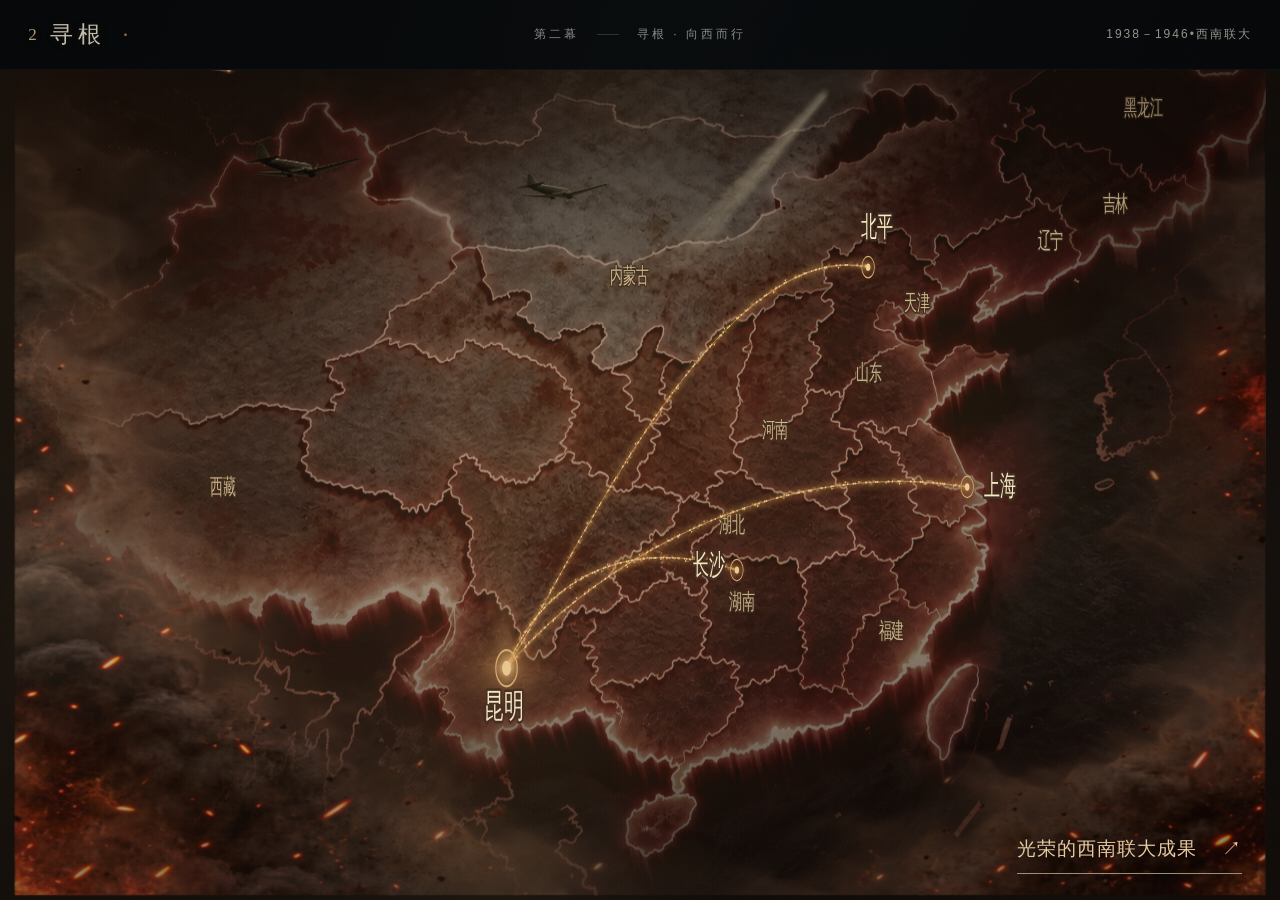
==== commit fd163a7e: "Refresh Page2 audio and credited archive photos" ====
--- a/page2/index.html
+++ b/page2/index.html
@@ -1,22 +1,22 @@
-<!doctype html><html lang="zh-CN"><head><meta charset="UTF-8"><meta name="viewport" content="width=device-width,initial-scale=1"><title>足迹与远方 · 寻根</title><style>.photo-convergence[data-v-78235e2a]{position:absolute;top:0;right:0;bottom:0;left:0;z-index:2;pointer-events:none;overflow:hidden}.photo-convergence>img[data-v-78235e2a]{position:absolute;width:clamp(95px,15vw,230px);height:clamp(70px,11vw,170px);object-fit:contain;background:#c2ad86;padding:5px;border:1px solid #d0b78966;box-shadow:0 12px 28px #0008;will-change:transform,opacity;transform-origin:center}.memory-light[data-v-78235e2a]{position:absolute;width:48vw;height:32vh;background:radial-gradient(ellipse,#f7d39577,#cf913b24 23%,transparent 66%);filter:blur(8px);will-change:transform,opacity}.memory-light i[data-v-78235e2a]{position:absolute;left:9%;right:9%;top:49%;height:3px;background:linear-gradient(90deg,transparent,#ffe6ad,transparent);box-shadow:0 0 18px 5px #e1b36066;border-radius:50%}.wartime-fringe[data-v-bb6f323c]{animation:war-material-arrive-bb6f323c 2s ease both}.material-smoke[data-v-bb6f323c]{opacity:.8}.smoke-left[data-v-bb6f323c]{animation:smoke-left-bb6f323c 29s -8s ease-in-out infinite alternate}.smoke-right[data-v-bb6f323c]{filter:saturate(.72) brightness(1.02);animation:smoke-right-bb6f323c 33s -17s ease-in-out infinite alternate}.banked-fire[data-v-bb6f323c]{animation:banked-fire-bb6f323c 7.8s -3s ease-in-out infinite alternate}.smoke-scatter[data-v-bb6f323c]{animation:smoke-scatter-bb6f323c 22s -7s ease-in-out infinite alternate}.fringe-ember[data-v-bb6f323c]{opacity:0;animation:material-ember-bb6f323c var(--duration) var(--delay) linear infinite}.fringe-plane[data-v-bb6f323c]{animation:material-plane-bb6f323c var(--flight-duration) var(--flight-delay) linear infinite}.aircraft-material[data-v-bb6f323c]{filter:brightness(.75) sepia(.25) contrast(1.12) drop-shadow(0 .6px .6px #c4b18c55)}.fringe-searchlight[data-v-bb6f323c]{animation:material-search-bb6f323c 23s -8s ease-in-out infinite alternate;transform-origin:1286px 40px}.fringe-tracer[data-v-bb6f323c]{animation:material-tracer-bb6f323c 13s -4s linear infinite}.distant-tracer[data-v-bb6f323c]{opacity:.3;animation:material-distant-bb6f323c 17s -6s ease-in-out infinite}@keyframes war-material-arrive-bb6f323c{0%{opacity:0}to{opacity:1}}@keyframes smoke-left-bb6f323c{0%{transform:translate(-9px,9px);opacity:.74}to{transform:translate(5px,-14px);opacity:.91}}@keyframes smoke-right-bb6f323c{0%{transform:translate(7px,10px);opacity:.72}to{transform:translate(-6px,-10px);opacity:.88}}@keyframes smoke-scatter-bb6f323c{0%{opacity:.65;transform:translate(-8px,9px)}to{opacity:1;transform:translate(12px,-14px)}}@keyframes banked-fire-bb6f323c{0%,to{opacity:.64}33%{opacity:.86}64%{opacity:.72}82%{opacity:1}}@keyframes material-ember-bb6f323c{0%{opacity:0;transform:translateY(9px)}14%{opacity:.94}55%{opacity:.78}78%{opacity:.42}to{opacity:0;transform:translate(var(--drift),-105px)}}@keyframes material-plane-bb6f323c{0%{opacity:0;transform:translate(0)}10%,86%{opacity:1}to{opacity:0;transform:translate(240px,-12px)}}@keyframes material-search-bb6f323c{0%{opacity:.66;transform:rotate(-1deg)}to{opacity:.95;transform:rotate(2deg)}}@keyframes material-tracer-bb6f323c{0%{opacity:0;transform:translate(650px,111px)}8%,50%{opacity:.88}63%,to{opacity:0;transform:translate(790px,125px)}}@keyframes material-distant-bb6f323c{0%,to{opacity:.08}40%{opacity:.35}}@media(prefers-reduced-motion:reduce){[data-v-bb6f323c]{animation:none!important}.material-smoke[data-v-bb6f323c]{opacity:.8}.banked-fire[data-v-bb6f323c]{opacity:.7}.fringe-ember[data-v-bb6f323c],.fringe-tracer[data-v-bb6f323c],.distant-tracer[data-v-bb6f323c]{display:none}.fringe-plane[data-v-bb6f323c]{opacity:1;transform:translate(90px,-4px)}}:root{font-family:DengXian,Microsoft YaHei UI,PingFang SC,sans-serif;color:#dfdbd2;background:#181917;font-synthesis:none;font-weight:400;font-size:14px;-webkit-font-smoothing:antialiased}*{box-sizing:border-box}body{margin:0}button,a,input{-webkit-tap-highlight-color:transparent}button{font:inherit;border:0;background:none;color:inherit;cursor:pointer}button:focus-visible,a:focus-visible{outline:1px solid #dbb994;outline-offset:5px}button:hover{color:#fff}a{color:inherit;text-decoration:none}.exhibition{max-width:2100px;margin:auto;padding:0 4.2%;min-height:100vh;display:flex;flex-direction:column}.masthead{height:80px;display:flex;align-items:center;justify-content:space-between;border-bottom:1px solid #ffffff14}.wordmark{font-size:21px;font-weight:600;letter-spacing:1px}.header-right{display:flex;align-items:center;gap:24px;font-size:12px;color:#8f9389}.header-right button{padding:8px 0}.header-right button span{margin-left:14px}.header-separator{height:13px;width:1px;background:#454640}.chapter-heading{display:flex;justify-content:space-between;align-items:center;padding:31px 0 29px}.chapter-title{display:flex;align-items:baseline;gap:24px}.chapter-index{font-size:12px;font-weight:600;color:#a89780;align-self:center;border:1px solid #6c675955;width:29px;height:29px;display:grid;place-items:center}.chapter-title h1{font-size:34px;font-weight:500;letter-spacing:2px;line-height:1.1;margin:0}.chapter-subtitle{font-size:13px;color:#989b91}.chapter-context{text-align:right;font-size:12px}.chapter-context p{margin:0 0 8px;color:#c3c4ba}.chapter-context>span{font-size:11px;color:#81877b}.context-dot{margin:0 12px}.stage-shell{position:relative;margin:auto 0}.map-stage{position:relative}.map-stage>svg{display:block;width:100%;height:auto;aspect-ratio:1983 / 793;background:#100e0d}.map-stage image{transition:filter .3s}.map-caption{height:40px;display:flex;align-items:center;justify-content:space-between;font-size:10px;color:#85887e}.province-labels text{fill:#e1c99c;opacity:.88;font-family:DengXian,Microsoft YaHei UI,sans-serif;font-size:23px;font-weight:600;font-style:italic;text-anchor:middle;paint-order:stroke;stroke:#302116;stroke-width:3px;stroke-linejoin:round;pointer-events:none}.city text{font-family:DengXian,Microsoft YaHei UI,sans-serif;font-size:26px;font-weight:600;fill:#fff0c9;paint-order:stroke;stroke:#35231b;stroke-width:5px;stroke-linejoin:round}.city-ring{fill:#ffc78b25;stroke:#f0c48c;stroke-width:1.2}.city.interactive{cursor:pointer;outline:0}.city.interactive:hover .city-ring,.city:focus .city-ring{fill:#ffdfba66;stroke:#fff;stroke-width:3}.ray-soft{fill:none;stroke:#efd393;stroke-width:7;opacity:.45;filter:url(#glow);pointer-events:none}.ray-line{fill:none;stroke:#ffe7b8;stroke-width:1.5;opacity:.8;pointer-events:none}.ray-travel{fill:none;stroke:#d6ffff;stroke-width:2.7;stroke-dasharray:30 170;animation:flow 3s linear infinite;pointer-events:none}.moving-dot{pointer-events:none}.route-target{fill:none;stroke:transparent;stroke-width:27;cursor:pointer}.route-target:focus{stroke:#f2e2bb44;outline:none}.confluence{pointer-events:none}.paused .ray-travel{animation-play-state:paused}@keyframes flow{to{stroke-dashoffset:-200}}.navigation{border-top:1px solid #ffffff14;min-height:103px;display:flex;align-items:center;justify-content:space-between;gap:25px}.navigation nav{display:flex;align-items:center;gap:26px}.navigation nav button{display:flex;align-items:baseline;gap:12px;color:#777c71;padding:17px 0;position:relative}.navigation nav button.active{color:#e9e4d8}.navigation nav button.active:after{content:"";position:absolute;width:16px;height:2px;background:#b8a582;bottom:7px;left:0}.navigation nav button span:first-child{font-size:19px;font-weight:500;font-variant-numeric:tabular-nums}.navigation nav button span:last-child{font-size:12px}.timeline-dash{width:25px;height:1px;background:#4c5045}.playback{display:flex;gap:23px;font-size:11px;color:#9b9e94;align-items:center}.playback label{display:flex;gap:12px;align-items:center}.playback input{accent-color:#aa9b7f;width:70px;height:2px}.next-button{font-size:12px;border-bottom:1px solid #97917c;padding:11px 0;min-width:117px;text-align:left}.next-button span{float:right;margin-left:25px}.ending-note{position:absolute;right:25px;bottom:65px;padding:17px 22px;background:#181915e8;border-left:2px solid #aa956c}.ending-note span{font-size:10px;color:#a9a48f}.ending-note p{font-size:16px;margin:8px 0 0}.archive{padding:0;border:0;width:min(1050px,92vw);max-height:90vh;background:#e9e5dc;color:#272b25;box-shadow:0 35px 140px #0009}.archive::backdrop{background:#090b08cf;-webkit-backdrop-filter:blur(7px);backdrop-filter:blur(7px)}.archive-heading{height:63px;padding:0 28px;display:flex;align-items:center;justify-content:space-between;border-bottom:1px solid #40473822;font-size:12px;font-weight:600}.archive-location{font-weight:400;margin-left:22px;color:#727868}.icon-button{font-size:26px;line-height:1;padding:8px}.dark:hover{color:#837458}.archive-body{display:grid;grid-template-columns:43% 57%}.archive figure{margin:0;padding:28px 0 28px 28px}.archive-photo{background:#d4d1c8;display:flex;align-items:center;justify-content:center;height:365px}.archive-photo img{width:100%;height:100%;object-fit:contain;filter:grayscale(1) sepia(.12)}.archive figcaption{display:flex;justify-content:space-between;font-size:10px;color:#777c6f;margin-top:13px}.archive-conversation{padding:30px 34px}.person-title{display:flex;align-items:baseline;gap:18px}.person-title h2{margin:0;font-size:29px;font-weight:500}.person-title p{margin:0;color:#79806e;font-size:11px}.answer{font-size:17px;font-weight:400;line-height:1.95;min-height:148px;margin:21px 0 24px}.questions{border-top:1px solid #61695133;padding-top:16px}.question-heading{font-size:10px;color:#7e8376}.questions button{display:grid;grid-template-columns:25px 1fr 15px;gap:8px;text-align:left;width:100%;padding:12px 0;border-bottom:1px solid #61695122;font-size:12px;line-height:1.6;color:#6c7264}.questions button.selected{color:#222c20}.questions button:hover{color:#1c2519}.question-number{font-size:10px;color:#8a8f81;font-variant-numeric:tabular-nums;padding-top:2px}.question-mark{text-align:right;color:#948970}.archive-foot{display:flex;align-items:center;justify-content:space-between;gap:20px;padding:19px 28px;border-top:1px solid #61695122}.archive-foot p{margin:0;font-size:10px;color:#868a7e;line-height:1.7}.archive-foot button{font-size:12px;white-space:nowrap;color:#414a36}.archive-foot button span{margin-left:20px}.era-transition{position:fixed;top:0;right:0;bottom:0;left:0;background:#181917;display:flex;flex-direction:column;align-items:center;justify-content:center;z-index:10}.era-transition>span{font-size:12px;color:#949c88}.era-transition strong{font-size:80px;font-weight:400;line-height:1;margin:25px 0}.era-transition p{font-size:13px;color:#babfaf;margin:0}.era-enter-active,.era-leave-active,.ending-enter-active,.ending-leave-active{transition:opacity .4s}.era-enter-from,.era-leave-to,.ending-enter-from,.ending-leave-to{opacity:0}@media(min-width:1700px){.chapter-heading{padding:45px 0}.masthead{height:90px}.navigation{min-height:120px}}@media(max-width:1000px){.navigation{flex-wrap:wrap;padding:20px 0;gap:18px}.navigation nav{gap:20px}.playback{margin-left:auto}.next-button{min-width:100px}.person-title{display:block}.person-title p{margin-top:8px}.archive-conversation{padding:25px}.answer{font-size:16px}.chapter-heading{padding:25px 0}.chapter-subtitle{display:none}}@media(max-width:650px){.exhibition{padding:0 5%}.masthead{height:65px}.wordmark{font-size:18px}.header-right{gap:15px}.chapter-title{gap:13px}.chapter-title h1{font-size:29px}.chapter-context p{display:none}.chapter-context>span{font-size:10px}.stage-shell{margin:auto -3%}.map-stage>svg{min-height:280px;object-fit:contain}.province-labels text{font-size:27px}.map-caption{font-size:9px;padding:0 3%}.navigation{margin-top:25px}.navigation nav{width:100%;justify-content:center}.playback{margin-left:0;gap:15px}.archive-body{display:block}.archive figure{padding:22px 22px 0}.archive-photo{height:230px}.archive-conversation{padding:23px}.person-title{display:flex}.person-title h2{font-size:25px}.person-title p{font-size:10px}.answer{min-height:0;margin:18px 0}.archive-foot{padding:17px 22px}.archive-foot p{font-size:9px}.ending-note{right:10px;bottom:43px;padding:12px}.ending-note p{font-size:12px}.archive-heading{padding:0 22px}}.kunming-node text{font-size:31px;fill:#fff5d5}.kunming-node .city-ring{stroke:#ffe1a6;stroke-width:2;fill:#c98e4033}.kunming-node .city-core{filter:drop-shadow(0 0 7px #f6d591)}.map-stage.is-closing image{transition:filter 8s ease}.is-closing .migration-routes{pointer-events:none;animation:coda-routes 10.5s linear forwards}.is-closing .moving-dot{visibility:hidden}.is-closing .ray-travel{animation:none;opacity:.5}.is-closing .confluence{animation:coda-base .8s ease-out forwards}.is-closing .city-ring,.is-closing .city-core{animation:coda-sources 1.8s ease-out forwards}.arrival-dot{pointer-events:none}.farewell-glow{pointer-events:none;animation:coda-center 10.5s ease-in-out forwards}.is-closing[data-ending=quiet] .arrival-dots{visibility:hidden}.closing-controls{opacity:.45;transition:opacity .4s}.sr-only{position:absolute;width:1px;height:1px;padding:0;margin:-1px;overflow:hidden;clip:rect(0,0,0,0);white-space:nowrap;border:0}@keyframes coda-routes{0%,48%{opacity:1}60%{opacity:.6}72%,to{opacity:0}}@keyframes coda-base{to{opacity:0}}@keyframes coda-sources{to{opacity:0}}@keyframes coda-center{0%{opacity:.45}35%{opacity:.75}57%,65%{opacity:1}71%{opacity:.8}86%{opacity:.35}to{opacity:0}}.center-light{animation:center-growth 10.5s ease-in-out forwards;transform-origin:0 0}@keyframes center-growth{0%{transform:scale(.55)}57%,71%{transform:scale(1.15)}to{transform:scale(.25)}}.map-stage>svg.wartime-opening{background:#100907}.wartime-opening .map-plate,.wartime-opening .province-labels,.wartime-opening .cities-reveal,.wartime-opening .routes-reveal,.wartime-opening .center-reveal{opacity:0}.wartime-opening.map-ready .map-plate{animation:wartime-map-in 5s cubic-bezier(.2,.5,.3,1) both}.wartime-opening.map-ready .province-labels{animation:wartime-details-in 2s 2.4s ease both}.wartime-opening.map-ready .cities-reveal{animation:wartime-details-in 2s 3s ease both}.wartime-opening.map-ready .routes-reveal{animation:wartime-details-in 2.5s 3.6s ease both}.wartime-opening.map-ready .center-reveal{animation:wartime-details-in 2.5s 3.8s ease both}.paused .wartime-opening .map-plate,.paused .wartime-opening .province-labels,.paused .wartime-opening .cities-reveal,.paused .wartime-opening .routes-reveal,.paused .wartime-opening .center-reveal{animation-play-state:paused}@keyframes wartime-map-in{0%{opacity:0;filter:brightness(.2)}30%{opacity:.3;filter:brightness(.55)}to{opacity:1;filter:brightness(1)}}@keyframes wartime-details-in{0%{opacity:0}to{opacity:1}}.archive{width:min(1180px,94vw)}.archive-body{grid-template-columns:40% 60%}.archive-conversation{display:flex;flex-direction:column}.questions{display:grid;grid-template-columns:repeat(3,minmax(0,1fr));gap:14px 12px;margin-top:auto}.question-heading{grid-column:1 / -1}.questions button{position:relative;display:flex;flex-direction:column;align-items:flex-start;gap:9px;min-height:134px;height:100%;padding:14px 12px;border:1px solid #84856b55;border-radius:12px 12px 3px;background:#f2eee5;line-height:1.7}.questions button:after{content:"";position:absolute;right:13px;bottom:-6px;width:10px;height:10px;background:inherit;border-right:1px solid #84856b55;border-bottom:1px solid #84856b55;transform:rotate(45deg)}.questions button.selected{border-color:#93856b;background:#dfd6c5}.question-mark{position:absolute;top:12px;right:12px}.historical-archive .archive-photo{padding:10px;background:#c8beaa;border:1px solid #a99b83;box-shadow:0 2px 8px #42342120}.historical-archive .answer{min-height:170px}.industrial-map .ray-line{stroke:#f6aa50;stroke-width:5;stroke-linecap:square;filter:url(#rough-stroke)}.industrial-map .ray-soft{stroke:#ec762c;stroke-width:13;opacity:.6}.industrial-map .ray-travel{stroke:#ffe2a0;stroke-width:4;stroke-dasharray:55 245;animation-duration:2.1s}.industrial-map .moving-dot ellipse:first-child{fill:#ee842f}.industrial-map .moving-dot ellipse:nth-child(2){fill:#fff0c4;rx:8;ry:3}.industrial-node{fill:#b859234d;stroke:#f1a855;stroke-width:2}.industrial-map .city-core{fill:#ffdc9e}.industrial-map .city text{fill:#ffdba4}.industrial-map .province-labels text{fill:#d9aa77;font-style:normal}.industrial-opening .map-plate{opacity:0}.industrial-opening.map-ready .map-plate{animation:industrial-plate-in 2.2s ease-out both}.industrial-opening.map-ready .industrial-relight{animation:industrial-light-in 3s ease-out both}.industrial-opening.map-ready .routes-reveal{animation:wartime-details-in 1.2s .9s both}.industrial-opening.map-ready .cities-reveal{animation:wartime-details-in .9s .6s both}.paused .industrial-opening .map-plate,.paused .industrial-opening .industrial-relight,.paused .industrial-opening .routes-reveal,.paused .industrial-opening .cities-reveal{animation-play-state:paused}.industrial-exhibition .chapter-index{color:#d49a61;border-color:#a2643b66}.industrial-exhibition .navigation nav button.active:after{background:#e2964c}.industrial-exhibition .next-button{border-color:#d58945}.industrial-exhibition .playback input{accent-color:#ce8a4b}@keyframes industrial-plate-in{0%{opacity:0;filter:brightness(.35)}to{opacity:1;filter:brightness(1)}}@keyframes industrial-light-in{0%{opacity:0}to{opacity:1}}.industrial-archive{background-color:#243b42;background-image:linear-gradient(#c9d5c40c 1px,transparent 1px),linear-gradient(90deg,#c9d5c40c 1px,transparent 1px);background-size:21px 21px;color:#e4e5d5;border:1px solid #79928e66;padding-left:21px;box-shadow:inset 21px 0 #192c32,0 35px 140px #0009}.industrial-archive:before{content:"";position:absolute;left:5px;top:0;bottom:0;width:10px;background:radial-gradient(ellipse at center,#9caaa0 0 25%,#0e2228 30% 48%,transparent 53%) center 9px/10px 35px repeat-y;pointer-events:none}.industrial-archive .archive-heading{border-bottom:1px solid #bccbbb40;color:#efc28b}.industrial-archive .archive-location,.industrial-archive .person-title p,.industrial-archive .question-heading,.industrial-archive figcaption{color:#a9bdb6}.industrial-archive .archive-photo{background:#c7c7b9;padding:8px;border:1px solid #acb4a3;box-shadow:4px 5px #0e252a80}.industrial-archive .answer{color:#e4e5d5;min-height:164px}.blueprint-index{border:1px solid #91a69b70;padding:9px 12px;font-size:11px;color:#e9b676;display:flex;justify-content:space-between;gap:10px;margin-bottom:21px}.blueprint-index span{color:#a4bab0;font-size:10px}.industrial-archive .questions{border-color:#a5b7a144}.industrial-archive .questions button{color:#d2ddd0;background:#2b464b;border-color:#97afa066;border-radius:3px;min-height:134px}.industrial-archive .questions button.selected{color:#fff0ce;background:#45524b;border-color:#d6a668}.industrial-archive .questions button:after{border-color:#97afa066}.industrial-archive .question-number{color:#bda77e}.industrial-archive .question-mark{color:#e2be84}.industrial-archive .archive-foot{border-color:#a5b7a144}.industrial-archive .archive-foot p{color:#9bafa6}.industrial-archive .archive-foot button,.industrial-archive .dark{color:#e2c59c}@media(max-width:650px){.archive-body{grid-template-columns:1fr}.questions{gap:12px 7px}.questions button,.industrial-archive .questions button{font-size:11px;padding:11px 8px;min-height:155px}.industrial-archive{padding-left:16px}.blueprint-index{flex-wrap:wrap}.historical-archive .answer{min-height:0}}:root{font-family:Microsoft YaHei UI,Microsoft YaHei,PingFang SC,sans-serif}.stage-shell{margin:5px 0 30px}.chapter-heading{padding:27px 0 30px}.chapter-context p{margin:0;font-size:12px;color:#a7a99f}.navigation{min-height:87px}.exhibition>div.closing-controls,.exhibition>div:has(>.navigation){margin-top:auto}.chapter-index{border:0;width:auto;color:#7c8175}.chapter-title{gap:19px}.chapter-subtitle{font-size:12px}.map-stage>svg{border:0}.archive{width:min(1080px,92vw);max-height:90vh;background:#edeae2;border:0;box-shadow:0 30px 100px #0008;color:#30342e;padding:0 36px}.archive-heading{height:66px;padding:0;border:0;font-size:11px;font-weight:400;color:#7f8376;letter-spacing:1px}.archive-location{margin-left:15px;color:inherit}.icon-button{font-size:23px;font-weight:300;padding:8px;margin-right:-8px}.archive-body{grid-template-columns:34% minmax(0,1fr);gap:38px;padding:6px 0 8px;align-items:stretch}.archive figure{padding:0;margin:0;align-self:start}.archive-photo,.historical-archive .archive-photo{height:365px;background:#e2dfd6;padding:0;border:0;box-shadow:none}.archive-photo img{object-fit:contain;filter:grayscale(1);width:100%;height:100%}.archive-conversation{padding:3px 0 0;min-width:0;display:flex;flex-direction:column}.person-title{display:block}.person-title h2{font-size:31px;font-weight:500;letter-spacing:1px;line-height:1.2}.person-title p{font-size:11px;color:#8a8d81;margin:11px 0 0;line-height:1.6}.answer,.historical-archive .answer,.industrial-archive .answer{font-size:17px;line-height:1.95;min-height:122px;margin:22px 0 24px;font-weight:400;letter-spacing:.15px}.questions{display:grid;grid-template-columns:repeat(3,minmax(0,1fr));gap:18px;border:0;padding:0;margin-top:auto}.questions button,.industrial-archive .questions button{display:block;position:relative;min-height:98px;height:auto;padding:14px 0 6px;border:0;border-top:1px solid #7379693b;border-radius:0;background:transparent;color:#8d9185;font-size:12px;line-height:1.85;transition:color .2s,border-color .2s;text-align:left;align-self:stretch}.questions button:after,.industrial-archive .questions button:after{display:none}.questions button.selected{background:transparent;border-color:#8f6348;color:#373c31}.questions button:hover{color:#303c29;border-color:#8f6348}.archive-foot{min-height:63px;justify-content:flex-end;padding:14px 0 17px;border:0;gap:0}.archive-foot button{font-size:11px;color:#727866;padding:6px 0}.archive-foot button span{margin-left:13px}.archive-foot button:hover{color:#38462e}.industrial-archive{padding:0 36px;background-color:#243639;background-image:linear-gradient(#c9d5c407 1px,transparent 1px),linear-gradient(90deg,#c9d5c407 1px,transparent 1px);background-size:28px 28px;color:#e4e1d4;border:1px solid #788c7d33;box-shadow:0 30px 100px #0008}.industrial-archive:before{display:none}.industrial-archive .archive-heading{border:0;color:#bda57d}.industrial-archive .archive-photo{height:365px;padding:0;border:0;background:#c8c9bc;box-shadow:none}.industrial-archive .person-title p{color:#99aaa0}.industrial-archive .answer{color:#e0e2d6}.industrial-archive .questions{border:0}.industrial-archive .questions button{color:#90a39a;border-top-color:#adbcab40}.industrial-archive .questions button.selected{background:transparent;border-color:#c39862;color:#f0ddba}.industrial-archive .questions button:hover{color:#f0ddba;border-color:#c39862}.industrial-archive .archive-foot{border:0}.industrial-archive .archive-foot button{color:#aebcab}@media(max-width:800px){.archive{padding:0 25px}.archive-body{grid-template-columns:31% minmax(0,1fr);gap:24px}.archive-photo,.historical-archive .archive-photo,.industrial-archive .archive-photo{height:310px}.person-title h2{font-size:27px}.answer,.historical-archive .answer,.industrial-archive .answer{font-size:15px;min-height:120px}.questions{gap:11px}.questions button,.industrial-archive .questions button{font-size:11px;min-height:106px}.stage-shell{margin:0 0 20px}}@media(max-width:600px){.archive{padding:0 20px;width:94vw}.archive-heading{height:51px}.archive-body{display:flex;flex-direction:column;gap:20px}.archive figure{align-self:stretch}.archive-photo,.historical-archive .archive-photo,.industrial-archive .archive-photo{height:210px;background:#dedcd3}.industrial-archive .archive-photo{background:#bbc2b7}.archive-conversation{padding:0}.person-title{display:flex;align-items:baseline;gap:14px}.person-title p{margin:0}.answer,.historical-archive .answer,.industrial-archive .answer{min-height:0;margin:17px 0 21px}.questions button,.industrial-archive .questions button{min-height:95px}.archive-foot{min-height:50px;padding:12px 0}.chapter-context p{display:block;font-size:10px}.navigation nav{width:auto}.navigation{flex-wrap:nowrap;gap:16px}.navigation nav{gap:12px}.navigation nav button{gap:6px}.navigation nav button span:last-child{font-size:10px}.timeline-dash{width:13px}.next-button{font-size:10px;min-width:87px}.next-button span{margin-left:10px}}.exhibition{position:relative;max-width:none;width:100%;height:100svh;min-height:650px;padding:0;overflow:hidden;background:#100c09}.masthead{position:absolute;top:0;left:0;right:0;height:64px;margin:0;padding:0 3%;z-index:2;border:0;background:linear-gradient(#12130ff2,#12130f00)}.wordmark{font-size:19px}.header-right{font-size:11px}.chapter-heading{position:absolute;left:3%;right:3%;top:75px;padding:0;z-index:2;pointer-events:none;text-shadow:0 2px 12px #000}.chapter-title h1{font-size:30px}.chapter-subtitle{display:none}.chapter-index{font-size:10px}.chapter-context p{font-size:11px}.stage-shell{position:absolute;top:0;right:0;bottom:0;left:0;margin:0;width:100%;height:100%}.map-stage{width:100%;height:100%}.map-stage>svg{width:100%;height:100%;aspect-ratio:auto;min-height:0}.map-stage:after{content:"";position:absolute;top:0;right:0;bottom:0;left:0;pointer-events:none;background:linear-gradient(#100d0990,transparent 22%,transparent 80%,#100d09e6)}.exhibition>div:has(>.navigation){position:absolute;bottom:0;left:3%;right:3%;z-index:2;margin:0}.navigation{min-height:76px;border-color:#dfcba020;background:transparent}.navigation nav button{font-size:11px}.ending-note{z-index:3;bottom:110px}.chapter-context{padding:6px 10px;background:#15130d33}.map-stage .province-labels text{font-size:21px}.archive{width:min(1120px,94vw);padding:0;background:#e8e1d1;background-image:repeating-linear-gradient(1deg,#8d795305 0 1px,transparent 1px 4px);border:1px solid #ab987c77;box-shadow:0 35px 120px #000b,inset 0 0 0 5px #ece6d9,inset 0 0 0 6px #a99b7d33}.archive-heading{padding:0 34px;height:66px;border-bottom:1px solid #9e8e6c26;font-family:Microsoft YaHei UI,sans-serif;letter-spacing:2px;color:#8c7757}.archive-body{grid-template-columns:36% 1fr;gap:0;padding:0;margin:0;align-items:stretch}.archive figure{position:relative;align-self:stretch;margin:0;padding:28px;background:#292c26;display:flex;align-items:center;justify-content:center;box-shadow:inset -10px 0 16px #0003;min-height:400px}.archive-photo,.historical-archive .archive-photo{height:auto;max-height:440px;width:100%;padding:7px;background:#eee8d9;border:1px solid #c2b796;box-shadow:0 9px 26px #0006;transform:rotate(-1deg)}.archive-photo img{display:block;width:100%;height:auto;max-height:420px;object-fit:contain;filter:grayscale(1) sepia(.13)}.photo-corner{position:absolute;width:27px;height:27px;border-color:#b0a08280;border-style:solid;pointer-events:none}.photo-corner.top-left{top:17px;left:17px;border-width:1px 0 0 1px}.photo-corner.bottom-right{bottom:17px;right:17px;border-width:0 1px 1px 0}.archive-conversation{position:relative;padding:30px 34px 27px;background:linear-gradient(90deg,#6f5c4115,transparent 4%,transparent)}.person-title{display:block;padding-left:16px;border-left:2px solid #986746}.person-title h2{font-size:33px;font-weight:500;letter-spacing:3px}.person-title p{margin:9px 0 0;color:#8c846f;font-size:11px}.answer-panel{position:relative;padding:0 0 0 16px;margin:25px 0 24px}.opening-quote{position:absolute;left:-7px;top:-12px;color:#a98c5c66;font:56px Georgia,serif;line-height:1}.answer,.historical-archive .answer,.industrial-archive .answer{margin:0;min-height:132px;font-size:17px;line-height:2;letter-spacing:.25px;animation:answer-in .35s ease-out}.questions{gap:10px}.questions button,.industrial-archive .questions button{border:1px solid #a18b642e;border-top:2px solid #a18b6433;background:#f3edde66;padding:12px 10px;min-height:110px;font-size:11px;line-height:1.8;color:#8b8979}.questions button.selected{border-color:#a9894e66;border-top-color:#947042;background:linear-gradient(#d9c9a74d,#e9e0cb55);color:#3e4436}.questions button:hover{border-color:#a9894e66;color:#3e4436}.archive-foot{padding:13px 34px;min-height:52px;border-top:1px solid #9e8e6c26}.archive-foot button{font-size:10px;letter-spacing:1px}.industrial-archive{padding:0;background-color:#25393a;background-image:linear-gradient(#a5b9a70b 1px,transparent 1px),linear-gradient(90deg,#a5b9a70b 1px,transparent 1px);background-size:22px 22px;border-color:#a5b59d55;box-shadow:0 35px 120px #000b,inset 0 0 0 5px #25393a,inset 0 0 0 6px #a6b79833}.industrial-archive .archive-heading{border-bottom:1px solid #a9b5a126;color:#d3b484}.industrial-archive figure{background:#19282a;box-shadow:inset -10px 0 16px #0003}.industrial-archive .archive-photo{height:auto;max-height:440px;padding:7px;background:#d5d6c4;border:1px solid #a6ac92;box-shadow:0 9px 26px #0006;transform:rotate(.7deg)}.industrial-archive .person-title{border-color:#c28b50}.industrial-archive .archive-conversation{background:linear-gradient(90deg,#0002,transparent 4%)}.industrial-archive .questions button{background:#cbd4bc07;border-color:#a9b6a233;color:#a7b5a5}.industrial-archive .questions button.selected{border-color:#cdab6c88;border-top-color:#d2a364;background:#c4a26314;color:#f0ddba}.industrial-archive .opening-quote{color:#b59a6a77}.industrial-archive .archive-foot{border-top:1px solid #a9b5a126}.era-transition{background:radial-gradient(ellipse at center,#32241b 0,#181510 48%,#0c0d0b)}.era-transition:after{content:"";position:absolute;top:0;right:0;bottom:0;left:0;pointer-events:none;background:repeating-linear-gradient(0deg,#d6bd7f03 0 1px,transparent 1px 3px)}.ink-filter{position:absolute;width:0;height:0}.year-composition{position:relative;text-align:center}.year-rule{display:block;width:38px;height:2px;margin:0 auto 27px;background:#8f7350;opacity:0;animation:year-rule-in .6s .15s forwards}.era-transition .typed-year{display:flex;align-items:baseline;justify-content:center;gap:.045em;margin:0;color:#d7c3a0;font-family:SimSun,"Noto Serif CJK SC",serif;font-size:clamp(80px,12vw,165px);font-weight:900;line-height:1.1;letter-spacing:-.025em;filter:url(#rough-year);text-shadow:1px 1px #4a2f1a}.year-letter{display:inline-block;opacity:0;animation:letter-strike .3s var(--letter-delay) steps(2,end) forwards}.year-letter:last-child{font-size:.43em;margin-left:.18em;letter-spacing:0}.era-transition .year-composition p{font-size:12px;letter-spacing:6px;margin:32px 0 0;color:#9b8b70;opacity:0;animation:year-rule-in .7s 2.5s forwards}@keyframes letter-strike{0%{opacity:0;transform:translateY(3px)}50%{opacity:.65;transform:translateY(-1px)}to{opacity:1;transform:translateY(0)}}@keyframes year-rule-in{to{opacity:1}}@keyframes answer-in{0%{opacity:.3;transform:translateY(4px)}to{opacity:1;transform:translateY(0)}}@media(max-width:700px){.exhibition{min-height:530px}.masthead{height:58px}.chapter-heading{top:66px}.chapter-title h1{font-size:25px}.header-right{gap:12px}.navigation{min-height:67px}.archive-heading{height:53px;padding:0 22px}.archive-body{display:block}.archive figure{min-height:0;padding:20px}.archive-photo,.historical-archive .archive-photo,.industrial-archive .archive-photo{width:auto;height:210px;max-width:100%}.archive-photo img{width:auto;height:100%;max-width:100%;object-fit:contain}.archive-conversation{padding:24px 22px}.person-title h2{font-size:28px}.answer-panel{margin:22px 0}.answer,.historical-archive .answer,.industrial-archive .answer{font-size:15px;min-height:0}.questions button,.industrial-archive .questions button{padding:10px 7px;min-height:100px}.archive-foot{padding:12px 22px}.chapter-context{display:none}}.map-stage{overflow:hidden}.map-stage>svg{transform:scaleX(1.04);transform-origin:50% 50%}.map-stage>svg{transform:translateY(2.5%) scale(.94) scaleX(1.04);transform-origin:50% 50%}.has-finale .migration-routes,.has-finale .center-reveal{opacity:0;transition:opacity 1.5s}.has-finale .moving-dot{visibility:hidden}.reunion-trace{fill:none;stroke:#edc57e;stroke-width:1.5;opacity:0;animation:reunion-trace 7s ease forwards}.construction-return .reunion-trace{stroke:#f1a859;stroke-width:2.6}.reunion-halo{animation:reunion-bloom 9s cubic-bezier(.2,.5,.3,1) forwards;transform-box:fill-box;transform-origin:center}@keyframes reunion-trace{0%{opacity:0}18%,65%{opacity:.6}to{opacity:0}}@keyframes reunion-bloom{0%{opacity:0;transform:scale(.08)}35%{opacity:.45;transform:scale(.3)}65%{opacity:.9;transform:scale(.7)}to{opacity:1;transform:scale(1)}}.third-act-entry{position:fixed;top:0;right:0;bottom:0;left:0;z-index:100;background:radial-gradient(ellipse at 50% 65%,#3b2c19,#10110e 70%);display:flex;align-items:center;justify-content:center;flex-direction:column;color:#e8d8b4;animation:third-arrive 1.8s ease both}.third-act-entry>span{font-size:14px;letter-spacing:.5em}.third-act-entry h2{font-family:STKaiti,KaiTi,serif;font-size:clamp(64px,10vw,140px);letter-spacing:.2em;margin:30px 0 15px}.third-act-entry p{font-size:24px;letter-spacing:.5em}.third-act-entry small{color:#9b927e;letter-spacing:.35em}.third-act-entry button{position:absolute;bottom:7%;background:none;border:0;border-bottom:1px solid #645540;color:#c4b596;padding:12px;cursor:pointer}@keyframes third-arrive{0%{opacity:0}to{opacity:1}}@media(prefers-reduced-motion:reduce){.reunion-halo{animation-duration:.01s}.third-act-entry{animation:none}}.era-transition .typed-year{font-family:STKaiti,KaiTi,serif;font-weight:700;letter-spacing:.08em;color:#e8d8b4;filter:none;text-shadow:none}.returning-city{animation:city-return 1.6s ease both}@keyframes city-return{0%{opacity:0}to{opacity:1}}@media(prefers-reduced-motion:reduce){.returning-city{animation:none}}.masthead .wordmark{display:flex;align-items:baseline;gap:14px}.masthead-index{font-size:14px;font-weight:500;color:#ad9874}.masthead .wordmark h1{margin:0;font-size:26px;font-weight:500;letter-spacing:2px;line-height:1.2}.chapter-heading{justify-content:flex-end}.reunion-halo{filter:brightness(.85)}.southwest-achievements{cursor:pointer}.southwest-achievements rect{fill:#17120bc9;stroke:#d1b47b66;stroke-width:1}.southwest-achievements text{font-size:18px;fill:#dfc58f;letter-spacing:1px}.southwest-achievements:hover rect,.southwest-achievements:focus rect{stroke:#ffe2a4}.achievement-transition{position:fixed;top:0;right:0;bottom:0;left:0;z-index:60;overflow:hidden;background:#16130e;color:#e5d6b5;display:flex;flex-direction:column;justify-content:center;padding:5vh 0 4vh;isolation:isolate}.achievement-transition:before{content:"";position:absolute;top:0;right:0;bottom:0;left:0;z-index:-2;background:linear-gradient(#15110ddb,#15100ad9),url(assets/map-boundaries-refined.png) center/cover;opacity:.7}.achievement-rust{position:absolute;top:0;right:0;bottom:0;left:0;z-index:-1;background:radial-gradient(ellipse at 40% 65%,#a04823b0,#421c15cc 60%,#140c0bf0);opacity:var(--era-progress);pointer-events:none}.achievement-heading{padding:0 6vw;margin-bottom:3vh}.achievement-heading>span{font-size:12px;letter-spacing:.24em;color:#af9d7c}.achievement-heading h2{font-family:STKaiti,KaiTi,serif;font-size:clamp(30px,4vw,54px);font-weight:500;letter-spacing:.13em;margin:14px 0 0}.achievement-close{position:absolute;right:3vw;top:3vh;font-size:30px;z-index:3;color:#b8a98e}.film-viewport{width:100%;overflow:hidden;flex:none;-webkit-mask-image:linear-gradient(90deg,transparent,#000 7%,#000 93%,transparent);mask-image:linear-gradient(90deg,transparent,#000 7%,#000 93%,transparent);opacity:0;transition:opacity 1s}.is-ready .film-viewport{opacity:1}.film-track{display:flex;flex-direction:row-reverse;gap:30px;width:max-content;position:relative;padding:22px 0;background:#070807b3;border-top:1px solid #8e764a55;border-bottom:1px solid #8e764a55;will-change:transform}.film-track:before,.film-track:after{content:"";position:absolute;left:0;right:0;height:8px;background:repeating-linear-gradient(90deg,transparent 0 14px,#b8a27d66 14px 24px,transparent 24px 34px)}.film-track:before{top:6px}.film-track:after{bottom:6px}.film-frame{width:clamp(270px,37vw,620px);flex:none;margin:0;opacity:.55;transition:opacity 1.2s}.film-frame.is-current{opacity:1}.film-photo{height:clamp(140px,30vh,360px);position:relative;background:#1b1914}.film-photo img{height:100%;width:100%;object-fit:contain;filter:sepia(.38) saturate(.55);display:block}.film-photo>span{position:absolute;bottom:10px;left:14px;font-size:11px;color:#fff0cf;background:#15130daa;padding:4px 7px}.film-frame figcaption{padding:16px 20px 14px;min-height:150px;background:#17140fe8}.film-frame h3{font-family:STKaiti,KaiTi,serif;font-size:25px;font-weight:500;margin:0 0 10px}.film-frame p{font-size:14px;line-height:1.8;margin:0;color:#c5b699}.film-frame small{display:block;font-size:10px;color:#8b806d;margin-top:12px;line-height:1.5}.achievement-clock{width:78%;max-width:1100px;align-self:center;margin-top:3vh}.advancing-year{font-family:STKaiti,KaiTi,serif;text-align:center;font-size:clamp(40px,5vw,70px);letter-spacing:.1em;font-variant-numeric:tabular-nums;margin-bottom:16px}.advancing-year>span{font-size:.4em;margin-left:.2em}.achievement-rail{height:2px;background:#d4b78130;position:relative}.achievement-rail>span{display:block;width:100%;height:100%;background:#ddb475;transform-origin:left}.achievement-rail i{position:absolute;top:-3px;width:8px;height:8px;border-radius:50%;background:#f0d2a0;box-shadow:0 0 14px #e4a64e;transform:translate(-50%)}.rail-years{display:flex;justify-content:space-between;font-size:12px;color:#b6a180;margin-top:16px}.film-roll-scene{position:absolute;top:0;right:0;bottom:0;left:0;pointer-events:none;perspective:1400px;z-index:2;overflow:hidden}.film-ribbon{position:absolute;left:50%;top:48%;width:1200px;height:204px;transform-style:preserve-3d;transform-origin:center}.ribbon-slices{position:absolute;top:0;right:0;bottom:0;left:0;transform:rotateX(-12deg);transform-style:preserve-3d}.ribbon-slice{position:absolute;left:0;top:0;width:8.2px;height:204px;background-color:#201b13;background-size:240px 164px;background-repeat:no-repeat;transform-origin:center;backface-visibility:visible;filter:sepia(.4) saturate(.55);border-top:20px solid #15120d;border-bottom:20px solid #15120d;box-sizing:border-box;will-change:transform;box-shadow:inset 0 1px #c5a47544,inset 0 -1px #c5a47544}.ribbon-slice:before,.ribbon-slice:after{content:"";position:absolute;left:1px;width:5px;height:8px;background:#c9af7e66;border-radius:1px}.ribbon-slice:before{top:-14px}.ribbon-slice:after{bottom:-14px}.spool-edge{position:absolute;height:32px;border-radius:50%;border:1px solid #bfa27399;background:repeating-radial-gradient(ellipse at center,#1b1711 0,#1b1711 3px,#9f855966,#292218 5px,#292218 7px);box-shadow:0 2px 9px #0009;pointer-events:none}.spool-top{top:-16px;transform-style:preserve-3d}.spool-bottom{bottom:-16px}.is-merging .film-viewport{opacity:0;transition:opacity .8s}.is-merging .achievement-heading,.is-merging .achievement-clock{animation:film-title-out 1s ease forwards}@keyframes film-title-out{to{opacity:0;transform:translateY(8px)}}@media(max-height:700px){.achievement-transition{padding:3vh 0}.achievement-heading{margin-bottom:2vh}.film-photo{height:24vh}.film-frame figcaption{min-height:132px;padding:10px 15px}.film-frame h3{font-size:21px}.film-frame p{font-size:12px}.achievement-clock{margin-top:2vh}.advancing-year{font-size:40px;margin-bottom:12px}}@media(max-width:700px){.film-frame{width:76vw}.film-photo{height:27vh}.film-frame h3{font-size:23px}.achievement-heading>span{font-size:10px;letter-spacing:.12em}.achievement-clock{width:84%}}@media(prefers-reduced-motion:reduce){.ribbon-slices{transform:none}.film-frame{transition:none}}.map-camera{transform-origin:0 0;transition:transform .9s cubic-bezier(.22,.61,.36,1);will-change:transform}.camera-focused .southwest-achievements{opacity:0}.camera-focused .ray-travel{opacity:.3}.archive[open]{animation:archive-rise .75s cubic-bezier(.18,.75,.25,1) both}.archive::backdrop{-webkit-backdrop-filter:blur(1px);backdrop-filter:blur(1px);background:#090b0870;animation:archive-shade .75s ease both}@keyframes archive-rise{0%{opacity:0;transform:translateY(90px)}to{opacity:1;transform:translateY(0)}}@keyframes archive-shade{0%{background:#090b0800}to{background:#090b0870}}.archive .archive-photo-leaf{min-height:0;display:block;padding:25px 20px;overflow:hidden}.archive-photo-strip{position:relative;height:430px;max-height:58vh;overflow-y:auto;overflow-x:hidden;overscroll-behavior:contain;scroll-snap-type:y proximity;scrollbar-width:thin;scrollbar-color:#9c8560 #161c18;padding:5px 12px 20px 5px}.archive-photo-item{scroll-snap-align:start;padding:8px 0 24px}.archive .archive-photo-strip .archive-photo{height:auto;width:100%;max-height:none;transform:none;padding:6px}.archive .archive-photo-strip .archive-photo img{height:auto;width:100%;max-height:none;object-fit:contain}.archive-photo-index{display:block;color:#b8a98b;font-size:10px;letter-spacing:2px;margin-top:12px;text-align:right}.photo-selected .archive-photo{outline:1px solid #c9ae7966;outline-offset:3px}@media(max-width:700px){.archive .archive-photo-leaf{padding:17px 22px}.archive-photo-strip{height:240px;max-height:32vh}.archive .archive-photo-strip .archive-photo{width:100%;height:auto}.archive .archive-photo-strip img{max-height:none}}@media(prefers-reduced-motion:reduce){.map-camera{transition:none}.archive[open],.archive::backdrop{animation:none}}.map-camera{transition-duration:2.8s;transition-timing-function:cubic-bezier(.25,.1,.2,1)}.city-surround-shade{opacity:0;animation:city-isolate 2.8s .15s ease forwards}.city-contour-wash{fill:#bd99560c;stroke:none;opacity:0;animation:city-wash 1.4s 1.5s forwards}.city-contour-ink{fill:none;stroke:#e2c693;stroke-width:1.2;stroke-linejoin:round;stroke-dasharray:1;stroke-dashoffset:1;opacity:.9;animation:city-trace 2.65s .3s ease-in-out forwards;filter:drop-shadow(0 0 2px #dab77a66)}@keyframes city-isolate{to{opacity:.97}}@keyframes city-trace{to{stroke-dashoffset:0}}@keyframes city-wash{to{opacity:1}}.archive[open]{animation-duration:1.15s}.archive::backdrop{background:#090b0840;-webkit-backdrop-filter:none;backdrop-filter:none}.archive-body{grid-template-columns:39% 61%}.archive .archive-photo-leaf{background:linear-gradient(110deg,#191f1c,#30342a 60%,#20261f);padding:24px 16px 24px 25px}.archive-photo-strip{height:460px;max-height:60vh;padding:14px 17px 26px 8px;scroll-snap-type:none;scrollbar-width:none;-webkit-mask-image:linear-gradient(transparent,#000 6%,#000 94%,transparent);mask-image:linear-gradient(transparent,#000 6%,#000 94%,transparent)}.archive-photo-strip::-webkit-scrollbar{display:none}.archive-photo-item{position:relative;width:92%;margin:0 0 25px;padding:8px 0 22px;transform:rotate(-2deg)}.archive-photo-item:nth-child(2){width:85%;margin-left:13%;transform:rotate(2.5deg)}.archive-photo-item:nth-child(3){width:94%;margin-left:2%;transform:rotate(-1deg)}.archive-photo-item:before{content:"";position:absolute;z-index:1;top:0;left:38%;width:58px;height:19px;background:#c7b89070;box-shadow:inset 0 0 6px #f7e6b933;transform:rotate(-5deg)}.archive .archive-photo-strip .archive-photo{padding:9px 9px 17px;background:#dcd6c5;box-shadow:2px 12px 23px #0006;border:1px solid #afa38a66}.archive-photo-index{display:flex;justify-content:space-between;align-items:center;margin:13px 2px 0;font-size:9px;letter-spacing:1px;color:#a99e85}.archive-photo-index em{font-family:STKaiti,KaiTi,serif;font-size:16px;font-style:normal;letter-spacing:3px}.archive-conversation{padding:34px 35px 30px}.archive-question-index{display:block;font:italic 17px Georgia,serif;color:#a28a62;margin:0 0 10px}.questions button{transition:background .3s,color .3s,border-color .3s}.industrial-archive .archive-photo-leaf{background:linear-gradient(110deg,#13262a,#2c4140)}@media(max-width:700px){.archive-photo-strip{height:260px;max-height:34vh}.archive .archive-photo-leaf{padding:15px 27px}.archive-photo-item{width:87%;max-width:320px;margin-left:auto;margin-right:auto}.archive-photo-item:nth-child(2),.archive-photo-item:nth-child(3){width:84%;margin-left:auto;margin-right:auto}.archive-conversation{padding:23px}.archive-question-index{font-size:14px;margin-bottom:6px}}@media(prefers-reduced-motion:reduce){.map-camera{transition:none}.city-surround-shade,.city-contour-wash{animation:none;opacity:1}.city-contour-ink{animation:none;stroke-dashoffset:0}.archive[open]{animation:none}}.camera-focused .province-labels{opacity:.12;transition:opacity 1.6s}.camera-focused .city:not(.focus-selected){opacity:0;transition:opacity 1.4s}.camera-focused .migration-routes{opacity:.16;transition:opacity 1.5s}.camera-focused .focus-selected text{font-size:12px;stroke-width:1.5px;transform:translate(5px,8px)}.camera-focused .focus-selected .city-ring{r:3.5;stroke-width:.6}.camera-focused .focus-selected .city-core{r:1.5}.city-contour-ink{stroke-width:4;filter:none}.city-contour-wash{fill:#c1a46b17}.archive.museum-archive{--folio-accent:#bca27b;--folio-text:#e4ddcd;--folio-muted:#969084;width:min(1180px,94vw);max-height:92svh;padding:0;color:var(--folio-text);background:#24241f;border:1px solid #9e896c45;box-shadow:0 35px 130px #000a;background-image:none;overflow:auto;color-scheme:dark}.museum-archive:before,.museum-archive:after{display:none}.museum-archive::backdrop{background:#090b0855;-webkit-backdrop-filter:none;backdrop-filter:none}.museum-archive .archive-heading{height:61px;padding:0 30px;background:#1e201b;border-bottom:1px solid #ccb58a25;color:var(--folio-muted);letter-spacing:2px;font-size:11px}.folio-location{display:flex;align-items:center;gap:17px}.folio-location .folio-year{font:26px Georgia,serif;letter-spacing:1px;color:#d3c1a0}.folio-location i{height:15px;width:1px;background:#9b896647}.museum-archive .icon-button{color:#d2c6ad;font:27px Georgia,serif}.museum-body{display:grid;grid-template-columns:46% 54%;min-height:500px}.gallery-wing{position:relative;min-width:0;background:radial-gradient(ellipse at 60% 45%,#3b3d32,#161c19 85%);border-right:1px solid #a4926c22;padding:0 23px 0 43px;overflow:hidden}.gallery-wing:after{content:"";position:absolute;left:27px;top:25px;bottom:25px;width:1px;background:linear-gradient(transparent,#b49e6b55,transparent);pointer-events:none}.gallery-margin{position:absolute;left:7px;top:28px;bottom:28px;display:flex;flex-direction:column;justify-content:space-between;align-items:center;writing-mode:vertical-rl;font-size:9px;letter-spacing:3px;color:#9d9279}.museum-archive .museum-viewport{position:relative;height:500px;max-height:65svh;padding:0;overflow:hidden;touch-action:none;cursor:grab;outline-offset:-3px;-webkit-mask-image:linear-gradient(transparent,#000 7%,#000 93%,transparent);mask-image:linear-gradient(transparent,#000 7%,#000 93%,transparent);scrollbar-width:none}.museum-viewport:active{cursor:grabbing}.museum-photo-track{will-change:transform}.photo-cycle{display:flow-root;padding:26px 0 9px}.museum-archive .museum-print{display:block;min-height:0;padding:0;margin:0 0 34px;box-shadow:none;background:none;position:relative;width:77%;align-self:auto}.museum-archive .print-0{margin-left:6%}.museum-archive .print-1{width:84%;margin-left:14%}.museum-archive .print-2{width:71%;margin-left:2%}.print-image{padding:5px;background:#d4cdbc;box-shadow:0 8px 22px #0005;position:relative}.print-image:after{content:"";position:absolute;top:5px;right:5px;bottom:5px;left:5px;box-shadow:inset 0 0 0 1px #0002;pointer-events:none}.museum-print img{display:block;width:100%;height:240px;max-height:none;object-fit:contain;background:#cfc8b7;filter:grayscale(1) sepia(.1);-webkit-user-select:none;user-select:none}.print-1 img{height:185px}.print-2 img{height:200px}.museum-archive .museum-print figcaption{display:flex;align-items:center;gap:14px;margin:13px 0 0;padding:0;color:#c4b698;font-size:11px;min-height:25px}.print-number{font:italic 25px Georgia,serif;color:#8f836a}.print-caption{font-family:STKaiti,KaiTi,serif;font-size:17px;letter-spacing:2px;white-space:nowrap}.print-caption small{display:block;font-family:Microsoft YaHei UI,sans-serif;font-size:8px;letter-spacing:2px;margin-top:4px;color:#8e887a}.museum-print figcaption i{flex:1;height:1px;background:#aa986540}.gallery-motion{position:absolute;right:15px;bottom:13px;z-index:3;width:29px;height:29px;border:1px solid #b4a07844;background:#1a201bd9;color:#c8b797;font-size:14px}.museum-narrative{padding:29px 34px 28px;display:flex;flex-direction:column;min-width:0;background:linear-gradient(125deg,#292a23,#22231e)}.narrative-kicker{display:flex;align-items:center;gap:14px;font-size:9px;color:#a3977c;letter-spacing:3px;margin-bottom:22px}.narrative-kicker i{height:1px;background:#a6906240;flex:1}.museum-archive .person-title{border:0;padding:0;display:block}.museum-archive .person-title h2{font-family:STKaiti,KaiTi,SimSun,serif;font-size:49px;font-weight:400;letter-spacing:7px;line-height:1.15;color:#e7ddc6}.museum-archive .person-title p{font-size:11px;color:#9d9788;margin:12px 0 0;letter-spacing:2px}.museum-archive .answer-panel{margin:31px 0 25px;padding:0 0 0 17px;border-left:1px solid #aa8d5e77}.museum-archive .opening-quote{display:none}.museum-archive .answer{font-family:SimSun,Songti SC,serif;color:#ded8c9;font-size:18px;line-height:2;letter-spacing:.6px;min-height:134px;margin:0}.museum-archive .questions{display:grid;grid-template-columns:repeat(3,minmax(0,1fr));gap:0;margin-top:auto;border-top:1px solid #b7a47d42;padding-top:0}.museum-archive .questions button{display:block;position:relative;border:0;border-right:1px solid #b7a47d26;border-top:2px solid transparent;background:none;border-radius:0;padding:17px 14px 25px;min-height:132px;color:#a8a293;font-size:11px;line-height:1.9;transition:background .25s,color .25s}.museum-archive .questions button:first-child{padding-left:0}.museum-archive .questions button:last-child{border-right:0;padding-right:0}.museum-archive .questions button:after{display:none}.museum-archive .questions button.selected{border-top-color:var(--folio-accent);background:linear-gradient(#c5ac7610,transparent);color:#f0dfbb}.museum-archive .questions button:hover{color:#f4e5c6;background:#d1bd9110}.museum-archive .archive-question-index{font:italic 18px Georgia,serif;color:#ad9570;margin-bottom:10px}.museum-archive .questions button>i{position:absolute;right:13px;bottom:8px;font-style:normal;font-size:15px;color:#9f8761}.museum-archive .archive-foot{display:flex;justify-content:space-between;min-height:47px;padding:10px 30px;border-top:1px solid #ccb58a25;background:#1e201b}.museum-archive .archive-foot button{color:#c4b89b;font-size:10px;letter-spacing:1px}.folio-endmark{font-size:9px;letter-spacing:3px;color:#776}.museum-archive.industrial-archive{--folio-accent:#c28756;--folio-text:#e0ded1;background:#202c2e;border-color:#83999255}.industrial-archive .gallery-wing{background:radial-gradient(ellipse at 50% 50%,#334b4c,#142527 90%)}.industrial-archive .museum-narrative{background-color:#233234;background-image:linear-gradient(#b3c0b305 1px,transparent 1px),linear-gradient(90deg,#b3c0b305 1px,transparent 1px);background-size:24px 24px}.industrial-archive .archive-heading,.industrial-archive .archive-foot{background:#1a2829}.industrial-archive .person-title h2{color:#e4d4b6}.industrial-archive .print-image,.industrial-archive .museum-print img{background:#c6cbbf}@media(max-width:760px){.archive.museum-archive{width:96vw}.museum-body{grid-template-columns:42% 58%}.gallery-wing{padding-left:30px;padding-right:12px}.museum-narrative{padding:24px 22px}.museum-archive .person-title h2{font-size:37px}.museum-archive .answer{font-size:16px;min-height:130px}.museum-archive .questions button{padding-left:8px;padding-right:8px;font-size:10px}.museum-print img{height:200px}.print-1 img{height:155px}.print-2 img{height:170px}.gallery-wing:after{left:22px}.gallery-margin{left:4px}}@media(max-width:540px){.museum-body{display:flex;flex-direction:column}.museum-archive .museum-viewport{height:265px;max-height:none}.gallery-wing{padding:0 24px 0 38px}.museum-archive .museum-print{width:68%;margin-left:5%}.museum-archive .print-1{width:73%;margin-left:23%}.museum-archive .print-2{width:65%;margin-left:9%}.museum-print img{height:190px}.print-1 img{height:150px}.print-2 img{height:165px}.museum-narrative{padding:22px}.narrative-kicker{margin-bottom:14px}.museum-archive .answer-panel{margin:22px 0}.museum-archive .answer{min-height:0}.museum-archive .archive-heading{height:51px;padding:0 22px}.museum-archive .archive-foot{padding:12px 22px}.museum-archive .questions button{min-height:123px}}.camera-focused .focus-selected{opacity:0;transition:opacity .9s}.camera-focused .province-labels,.camera-focused .migration-routes,.camera-focused .center-reveal{opacity:0;transition:opacity 1s}.camera-focused .map-plate{transition:opacity 2.8s;opacity:.4}.city-contour-ink{stroke-width:1.4}.focused-city-caption{font-family:Microsoft YaHei UI,Microsoft YaHei,PingFang SC,sans-serif;font-size:26px;letter-spacing:6px;fill:#e5cfaa;opacity:0;animation:city-wash .7s 2.1s forwards;pointer-events:none}.city-contour-wash{fill:#c1a46b19}.archive.museum-archive,.museum-archive button,.museum-archive .folio-year,.museum-archive .icon-button,.museum-archive .person-title h2,.museum-archive .person-title p,.museum-archive .answer,.museum-archive .print-number,.museum-archive .print-caption,.museum-archive .print-caption small,.museum-archive .archive-question-index{font-family:Microsoft YaHei UI,Microsoft YaHei,PingFang SC,sans-serif;font-style:normal}.museum-archive .person-title h2{font-size:40px;font-weight:500;letter-spacing:2px}.museum-archive .answer{font-size:17px;line-height:2;font-weight:400;letter-spacing:.3px}.museum-archive .folio-year{font-size:23px;font-weight:400;font-variant-numeric:tabular-nums}.museum-archive .print-number{font-size:15px;font-weight:400;font-variant-numeric:tabular-nums}.museum-archive .print-caption{font-size:13px;letter-spacing:1px}.museum-archive .archive-question-index{font-size:13px;font-variant-numeric:tabular-nums}@media(max-width:760px){.museum-archive .person-title h2{font-size:32px}.museum-archive .answer{font-size:15px}}@media(prefers-reduced-motion:reduce){.focused-city-caption{animation:none;opacity:1}}.museum-archive .answer-provenance{margin:0 0 12px;color:#cbb58c;font-family:Microsoft YaHei UI,Microsoft YaHei,PingFang SC,sans-serif;font-size:14px;line-height:1.6;letter-spacing:.7px}@media(max-width:540px){.museum-archive .answer-provenance{font-size:13px}}.museum-archive .answer-panel{display:flex;flex-direction:column;align-items:flex-start;gap:13px}.museum-archive .archive-voice{display:inline-flex;align-items:center;gap:12px;min-height:34px;padding:5px 0;border-bottom:1px solid #b49a6a65;color:#d7c49f;font-size:12px;letter-spacing:1px;transition:color .25s,border-color .25s}.museum-archive .archive-voice:hover{color:#fff0d0;border-color:#e2c68c}.archive-voice-wave{display:flex;align-items:center;gap:3px;width:18px;height:16px}.archive-voice-wave i{display:block;width:2px;height:4px;background:currentColor;opacity:.82}.archive-voice-wave i:nth-child(2),.archive-voice-wave i:nth-child(4){height:8px}.archive-voice-wave i:nth-child(3){height:12px}.archive-voice-wave.is-playing i{animation:archive-voice-pulse .8s ease-in-out infinite alternate}.archive-voice-wave.is-playing i:nth-child(2){animation-delay:-.45s}.archive-voice-wave.is-playing i:nth-child(3){animation-delay:-.2s}.archive-voice-wave.is-playing i:nth-child(4){animation-delay:-.62s}.archive-voice-caption{padding-left:10px;color:#8d8778;font-size:10px;letter-spacing:.5px}.museum-archive .answer-panel audio{display:none}@keyframes archive-voice-pulse{to{height:3px;opacity:.45}}@media(prefers-reduced-motion:reduce){.archive-voice-wave.is-playing i{animation:none;height:5px}}.map-stage{isolation:isolate;--atmosphere-color:189,155,93}.map-stage.industrial-map{--atmosphere-color:220,106,46}.map-atmosphere{position:absolute;top:0;right:0;bottom:0;left:0;z-index:2;pointer-events:none;overflow:hidden;opacity:0;animation:atmosphere-arrives 5s 1.4s both;transition:opacity 1.2s}.light-veil{position:absolute;top:-15%;right:-15%;bottom:-15%;left:-15%;background:radial-gradient(ellipse at 38% 48%,rgba(var(--atmosphere-color),.09),transparent 56%);transform:rotate(-18deg);animation:light-tide 23s ease-in-out infinite alternate}.veil-far{background:linear-gradient(116deg,transparent 36%,rgba(var(--atmosphere-color),.055) 46%,transparent 57%);animation-duration:31s;animation-delay:-12s}.suspended-dust{position:absolute;top:8%;right:4%;bottom:14%;left:4%;-webkit-mask-image:radial-gradient(ellipse,#000 25%,transparent 75%);mask-image:radial-gradient(ellipse,#000 25%,transparent 75%)}.suspended-dust i{position:absolute;left:var(--x);top:var(--y);width:var(--size);height:var(--size);background:#deca99;border-radius:50%;box-shadow:0 0 5px #d7b77e66;animation:archive-dust var(--duration) var(--delay) ease-in-out infinite;opacity:0}.industrial-map .suspended-dust i{background:#f1b875}.map-stage.is-focused .map-atmosphere,.map-stage.is-closing .map-atmosphere,.map-stage.has-finale .map-atmosphere{animation:none;opacity:0}.migration-route .ray-soft{transition:opacity .45s,stroke-width .45s;opacity:.26}.migration-route:hover .ray-soft{opacity:.75;stroke-width:10}.migration-route:hover .ray-line{stroke:#fff0c5}.city .city-ring,.city .industrial-node{transition:fill .4s,stroke .4s,stroke-width .4s}.city.interactive:hover text,.city.interactive:focus-visible text{fill:#fff5d8}.industrial-map .ray-soft{opacity:.34;stroke-width:10}.industrial-map .ray-line{stroke-width:3.4}.map-stage:not(.is-focused):not(.is-closing):not(.has-finale) .confluence{animation:quiet-beacon 6s ease-in-out infinite}.reunion-halo{filter:drop-shadow(0 0 14px #d5a25518)}.masthead,.chapter-heading,.navigation{font-family:Microsoft YaHei UI,Microsoft YaHei,PingFang SC,sans-serif}.navigation .next-button{transition:color .35s,border-color .35s;text-shadow:0 2px 12px #0008}.next-button span{display:inline-block;transition:transform .35s}.next-button:hover span{transform:translate(5px)}.archive.museum-archive{--folio-accent:#c3a474;border:1px solid #a98c574d;background:#191b18;box-shadow:0 38px 110px #000b,0 0 70px #ad804313,inset 0 1px #eed6a51c;animation:folio-arrive 1.2s cubic-bezier(.16,1,.3,1) both}.archive.museum-archive::backdrop{background:#080907bd;-webkit-backdrop-filter:blur(8px);backdrop-filter:blur(8px);animation:backdrop-arrive 1.1s ease both}.museum-archive .archive-heading{background:linear-gradient(100deg,#292920,#191c19);border-bottom:1px solid #c8ac7426}.museum-archive .gallery-wing{background:radial-gradient(ellipse at 40% 35%,#4b473650,transparent 65%),linear-gradient(145deg,#222720,#101713);box-shadow:inset -18px 0 34px #0002}.museum-archive .gallery-wing:before{content:"";position:absolute;top:0;right:0;bottom:0;left:0;pointer-events:none;background:linear-gradient(118deg,transparent 28%,#e4c58d0c 45%,transparent 62%);animation:gallery-light 19s ease-in-out infinite alternate}.museum-archive .museum-print{perspective:1000px}.museum-archive .print-image{padding:6px;background:linear-gradient(135deg,#ded5c2,#9b947f);box-shadow:0 18px 35px #0007,0 2px 3px #0008,inset 0 0 0 1px #fff2;transition:transform .7s cubic-bezier(.2,.6,.3,1),box-shadow .7s;transform:rotate(-1.2deg)}.museum-archive .print-1 .print-image{transform:rotate(1.1deg)}.museum-archive .print-2 .print-image{transform:rotate(-.6deg)}.museum-archive .museum-print:hover .print-image{transform:rotate(0) translateY(-3px);box-shadow:0 24px 42px #0008,0 0 22px #cbb6810b}.museum-archive .print-image:after{top:6px;right:6px;bottom:6px;left:6px;background:linear-gradient(128deg,#ffe6ad12,transparent 48%,#00000018);box-shadow:inset 0 0 18px #241a1522,inset 0 0 0 1px #251e1833}.museum-archive .museum-print img{filter:grayscale(1) sepia(.15) contrast(1.04)}.museum-archive .museum-narrative{background:radial-gradient(ellipse at 95% 0,#bca2710a,transparent 58%),linear-gradient(135deg,#24261f,#191d19);padding-top:33px}.museum-archive .person-title{animation:folio-copy .9s .18s both}.museum-archive .person-title h2{color:#e8dfc9;text-shadow:0 2px 20px #d3ae6112;line-height:1.4}.museum-archive .person-title p{color:#aaa493;letter-spacing:1px;line-height:1.8}.museum-archive .answer-panel{border-left:1px solid #c4a27166;padding-left:21px}.museum-archive .answer{color:#d8d4c8;animation:folio-copy .65s ease both}.museum-archive .questions{border-top-color:#cbb58030}.museum-archive .questions button{transition:background .4s,color .4s;border-top-width:1px}.museum-archive .questions button.selected{background:linear-gradient(160deg,#ba95571c,transparent 85%);color:#e8d4ad}.museum-archive .questions button>i{transition:transform .3s,color .3s}.museum-archive .questions button:hover>i{transform:translate(2px,-2px);color:#f0d29e}.museum-archive .archive-foot{background:#151b17;border-top-color:#baa47420}.museum-archive .gallery-motion{background:#17201be8;border-color:#bba57744}.museum-archive.industrial-archive{border-color:#b87c4d66;box-shadow:0 38px 110px #000b,0 0 65px #a6502118}.industrial-archive .gallery-wing{background:radial-gradient(ellipse at 20% 70%,#a9592228,transparent 65%),linear-gradient(135deg,#223033,#111e21)}.industrial-archive .museum-narrative{background-color:#1b292c;background-image:linear-gradient(#afc4be08 1px,transparent 1px),linear-gradient(90deg,#afc4be08 1px,transparent 1px),radial-gradient(ellipse at 100% 0,#a6572415,transparent 70%);background-size:28px 28px,28px 28px,100% 100%}.industrial-archive .archive-heading,.industrial-archive .archive-foot{background:linear-gradient(100deg,#263032,#162226)}.industrial-archive .print-image{background:linear-gradient(135deg,#c5c9bf,#737f7b)}.industrial-archive .museum-print img{filter:grayscale(1) sepia(.08) contrast(1.08)}.industrial-archive .questions button.selected{background:linear-gradient(160deg,#c9814826,transparent);border-top-color:#d0945b}.achievement-transition:after{content:"";position:absolute;top:0;right:0;bottom:0;left:0;pointer-events:none;background:radial-gradient(ellipse at 50% 44%,transparent 25%,#06070566 100%);z-index:0}.achievement-heading,.achievement-clock,.film-viewport{z-index:1}.film-frame .film-photo{box-shadow:0 18px 45px #0008;transition:box-shadow 1.2s,filter 1.2s}.film-frame:not(.is-current) .film-photo{filter:brightness(.7)}.film-frame.is-current .film-photo{box-shadow:0 22px 50px #0009,0 0 40px #c29c4520}.film-photo:after{content:"";position:absolute;top:0;right:0;bottom:0;left:0;pointer-events:none;background:linear-gradient(120deg,#fff2c011,transparent 52%,#0002);box-shadow:inset 0 0 25px #20140b33}.achievement-rail>span{box-shadow:0 0 10px #ce9c4966}@keyframes atmosphere-arrives{to{opacity:1}}@keyframes light-tide{0%{transform:translate(-3%,-2%) rotate(-18deg)}to{transform:translate(4%,3%) rotate(-12deg)}}@keyframes archive-dust{0%,to{opacity:0;transform:translateY(18px)}25%,70%{opacity:.35}90%{transform:translate(22px,-45px);opacity:0}}@keyframes quiet-beacon{0%,to{opacity:.65}50%{opacity:.95}}@keyframes folio-arrive{0%{opacity:0;transform:translateY(42px) scale(.982)}to{opacity:1;transform:translateY(0) scale(1)}}@keyframes backdrop-arrive{0%{background:#08090700;-webkit-backdrop-filter:blur(0);backdrop-filter:blur(0)}to{background:#080907bd;-webkit-backdrop-filter:blur(8px);backdrop-filter:blur(8px)}}@keyframes folio-copy{0%{opacity:0;transform:translateY(9px)}to{opacity:1;transform:translateY(0)}}@keyframes gallery-light{0%{transform:translate(-12%);opacity:.4}to{transform:translate(12%);opacity:.9}}@media(max-width:760px){.museum-archive .museum-narrative{padding-top:24px}.suspended-dust i:nth-child(n+13){display:none}}@media(prefers-reduced-motion:reduce){.map-atmosphere,.light-veil,.suspended-dust i,.archive.museum-archive,.archive.museum-archive::backdrop,.museum-archive .gallery-wing:before,.museum-archive .person-title,.museum-archive .answer,.map-stage .confluence{animation:none!important}.map-atmosphere{opacity:.5}.suspended-dust{display:none}.museum-archive .print-image,.next-button span{transition:none}}.paused .map-atmosphere,.paused .light-veil,.paused .suspended-dust i,.paused .confluence{animation-play-state:paused}.map-stage .map-artwork:not(.wartime-opening):not(.industrial-opening) .map-plate,.map-stage .map-artwork:not(.wartime-opening):not(.industrial-opening) .cities-reveal,.map-stage .map-artwork:not(.wartime-opening):not(.industrial-opening) .routes-reveal{animation:none}.is-merging .film-viewport{transition:opacity 1.1s ease}.map-stage.has-explored:not(.is-focused) .map-plate,.map-stage.has-explored:not(.is-focused) .province-labels,.map-stage.has-explored:not(.is-focused) .cities-reveal,.map-stage.has-explored:not(.is-focused) .routes-reveal,.map-stage.has-explored:not(.is-focused) .center-reveal,.map-stage.has-explored:not(.is-focused) .industrial-relight{animation:none!important;opacity:1}.map-stage.has-explored:not(.is-focused) .map-atmosphere{animation:none;opacity:1}.map-stage .map-camera{opacity:1;transition:transform 2.8s cubic-bezier(.25,.1,.2,1)}.map-stage.is-focused .map-plate{animation:none!important;opacity:1;transition:opacity 2.8s ease}.map-stage.is-focused .province-labels,.map-stage.is-focused .cities-reveal,.map-stage.is-focused .routes-reveal,.map-stage.is-focused .center-reveal{animation:none!important;opacity:1}.camera-focused .province-labels,.camera-focused .city,.camera-focused .migration-routes,.camera-focused .center-reveal{opacity:0!important;transition:opacity 1.6s ease}.city-surround-shade{animation:surroundings-recede 2.8s ease both}.city-contour-ink{stroke-width:.85;stroke-dasharray:none;stroke-dashoffset:0;stroke-linecap:round;stroke-linejoin:round;filter:none;animation:none}.camera-focused .focus-selected text{font-size:26px;stroke-width:5px;transform:none}.camera-focused .focus-selected .city-ring{r:10;stroke-width:1.2}.camera-focused .focus-selected .city-core{r:3.5}.is-returning .map-plate{opacity:1}.is-returning .city-surround-shade{animation:surroundings-return 2.8s ease both}.is-returning .city-contour{animation:contour-recede 2.8s ease both}.is-returning .city-contour-ink{animation:none;stroke-dasharray:none;stroke-dashoffset:0}.is-returning .province-labels,.is-returning .city{opacity:1!important;transition:opacity .7s 2.5s ease}.is-returning .migration-routes,.is-returning .center-reveal{opacity:1!important;transition:opacity 1s 2s ease}.is-returning .focused-city-caption{animation:caption-recede .8s ease both}@keyframes surroundings-recede{0%{opacity:0}55%{opacity:.68}to{opacity:.96}}@keyframes surroundings-return{0%{opacity:.96}45%{opacity:.68}to{opacity:0}}@keyframes contour-recede{0%,30%{opacity:1}to{opacity:0}}@keyframes caption-recede{0%{opacity:1}to{opacity:0}}@media(prefers-reduced-motion:reduce){.map-stage .map-camera{transition:none}.city-contour-ink{animation:none;stroke-dasharray:none;stroke-dashoffset:0}}.exhibition>div:has(>.gold-timeline){left:1.85%;right:1.85%;bottom:0}.navigation.gold-timeline{position:relative;display:flex;align-items:flex-start;justify-content:space-between;flex-wrap:nowrap;width:100%;min-height:97px;padding:0;border:0;border-top:1px solid #c7bda14d;background:linear-gradient(180deg,#090a080d,#090a0840);gap:0;font-family:Times New Roman,"Noto Serif SC",Songti SC,SimSun,serif;color:#dfc293}.gold-timeline nav{display:grid;grid-template-columns:1fr 1fr;align-items:start;gap:0;width:41.8%;margin:0 0 0 5.7%}.gold-timeline nav button{position:relative;display:flex;align-items:baseline;gap:17px;margin:0;padding:16px 0 30px;border:0;color:#88877f;white-space:nowrap;font-family:inherit;line-height:1.4;font-weight:400}.gold-timeline nav button:before{content:"";position:absolute;left:0;top:-5px;width:10px;height:10px;transform:translate(-50%);border-radius:50%;background:#83817a;transition:background .7s,box-shadow .7s}.gold-timeline nav button.active{color:#ebc995}.gold-timeline nav button.active:before{background:#fff1cf;box-shadow:0 0 7px 2px #ffd9a4b0,0 0 20px 6px #d799494d}.gold-timeline nav button.active:after{display:none}.gold-timeline nav button span:first-child{font-family:Times New Roman,serif;font-size:clamp(25px,2.05vw,33px);font-weight:400;letter-spacing:1px;font-variant-numeric:lining-nums}.gold-timeline nav button span:last-child{font-size:clamp(15px,1.35vw,22px);font-weight:400;letter-spacing:1px}.gold-timeline .next-button{font-family:inherit;font-size:clamp(17px,1.45vw,23px);font-weight:400;letter-spacing:1px;min-width:0;margin:0 1.65% 0 0;padding:20px 0 28px;border:0;color:#e7cba1;line-height:1.4;white-space:nowrap}.gold-timeline .next-button span{float:none;margin-left:12px;font-family:serif}.map-stage .archive-link{position:absolute;left:6%;bottom:21.5%;z-index:3;padding:0 0 5px;border:0;border-bottom:1px solid #d4b582b3;border-radius:0;background:none;box-shadow:none;font-family:"Noto Serif SC",Songti SC,SimSun,serif;font-size:clamp(17px,1.4vw,23px);font-weight:400;letter-spacing:1px;color:#e7c99c;text-shadow:0 2px 12px #000;line-height:1.5;transition:color .3s,border-color .3s}.archive-link span{display:inline-block;margin-left:4px;transition:transform .3s}.archive-link:hover{color:#ffe4b8;border-color:#ffe4b8}.archive-link:hover span{transform:translate(2px,-2px)}.achievement-transition .achievement-clock{position:absolute;left:1.85%;right:1.85%;bottom:0;width:auto;max-width:none;margin:0;z-index:3}.achievement-clock .gold-timeline{background:transparent}.journey-year-marker{position:absolute;top:-38px;transform:translate(-50%);font-size:18px;color:#eac58d;font-family:Times New Roman,serif;letter-spacing:1px;transition:left .8s linear;pointer-events:none}.journey-year-marker:after{content:"";position:absolute;left:50%;bottom:-14px;width:5px;height:5px;border-radius:50%;background:#ffe4b5;box-shadow:0 0 10px #edc181;transform:translate(-50%)}@media(max-width:700px){.navigation.gold-timeline{min-height:83px}.gold-timeline nav{width:56%;margin-left:4%}.gold-timeline nav button{gap:5px;flex-wrap:wrap;padding-top:17px}.gold-timeline nav button span:first-child{font-size:23px}.gold-timeline nav button span:last-child{font-size:12px;letter-spacing:0}.gold-timeline .next-button{font-size:14px;padding-top:21px;margin-right:2%}.gold-timeline .next-button span{margin-left:4px}.map-stage .archive-link{bottom:22%;font-size:17px}.journey-year-marker{display:none}}@media(prefers-reduced-motion:reduce){.journey-year-marker,.archive-link span{transition:none}}.journey-curtain{position:fixed;top:0;right:0;bottom:0;left:0;z-index:1000;background:#080807;pointer-events:auto}.journey-curtain--out{animation:journey-darken 1.8s cubic-bezier(.4,0,.2,1) both}.journey-curtain--in{animation:journey-reveal 2s cubic-bezier(.4,0,.2,1) both}@keyframes journey-darken{0%{opacity:0}to{opacity:1}}@keyframes journey-reveal{0%{opacity:1}to{opacity:0}}.achievement-transition.is-merging{background:#100907 url(assets/map-boundaries-refined.png) center/cover;background-blend-mode:multiply}.achievement-transition.is-merging .achievement-rust{background:radial-gradient(ellipse at 54% 56%,#5a241755,#1a0b09b0 64%,#090707ed);opacity:1}.achievement-transition.is-merging .achievement-heading{position:relative;z-index:3;animation:none;opacity:.7;text-align:center;transition:opacity 1.5s;color:#b99760}.achievement-transition.is-merging .achievement-heading>span{opacity:.65}.archive-scene-backdrop{position:fixed;top:-12px;right:-12px;bottom:-12px;left:-12px;z-index:20;pointer-events:none;background:linear-gradient(#17150b50,#17150b60),url(assets/map-boundaries-refined.png) center/cover;filter:sepia(.8) saturate(.48) brightness(.68) blur(4px);animation:folio-copy .7s ease both}.archive.museum-archive{width:min(92vw,1440px);height:min(90svh,980px);max-height:94svh;border:1px solid #a5884e;background:#20221b;color:#d7bd8d;box-shadow:0 22px 70px #0009,inset 0 1px #e9d29d36;color-scheme:light;overflow:hidden}.archive.museum-archive[open]{display:flex;flex-direction:column}.archive.museum-archive::backdrop{background:#08090520;-webkit-backdrop-filter:none;backdrop-filter:none;animation:none}.archive.museum-archive:before{display:none}.archive.museum-archive,.museum-archive button,.museum-archive .folio-year,.museum-archive .person-title h2,.museum-archive .person-title p,.museum-archive .answer,.museum-archive .print-caption,.museum-archive .print-caption small{font-family:"Noto Serif SC",Songti SC,SimSun,serif;font-style:normal}.museum-archive .archive-heading{flex:0 0 80px;height:80px;padding:0 40px;background:radial-gradient(ellipse at 12% 0,#71644024,transparent 65%),#1e211b;border-bottom:1px solid #9b825650;color:#c9b891;font-weight:400}.museum-archive .folio-location{gap:23px;font-size:20px;letter-spacing:3px}.museum-archive .folio-year{font-family:Times New Roman,serif;font-size:44px;letter-spacing:4px;color:#d8b47e}.museum-archive .folio-location i{height:30px;background:#baad8d99}.museum-archive .icon-button{font-family:Arial,sans-serif;font-weight:200;font-size:34px;color:#ece2cb}.museum-archive .museum-body{flex:1;min-height:0;grid-template-columns:40.5% 59.5%}.museum-archive .gallery-wing{background:radial-gradient(ellipse at 36% 15%,#69624430,transparent 70%),#1d241b;border-right:1px solid #99805588;box-shadow:inset -10px 0 30px #0002}.museum-archive .museum-viewport{height:100%;max-height:none;-webkit-mask-image:linear-gradient(#000 0%,#000 89%,transparent 100%);mask-image:linear-gradient(#000 0%,#000 89%,transparent 100%)}.museum-archive .print-image{background:#e4dcc7 url(assets/archive-paper.svg) center/320px;padding:9px;box-shadow:0 10px 20px #0008,inset 0 0 0 1px #fff5}.museum-archive .print-image:after{top:9px;right:9px;bottom:9px;left:9px;background:linear-gradient(130deg,#efd8a916,transparent 55%);box-shadow:inset 0 0 0 1px #25241833}.museum-archive .gallery-margin{color:#a49773}.museum-archive .museum-print figcaption{color:#c3b38b}.museum-archive .museum-narrative{position:relative;padding:clamp(24px,3.2vw,50px);background-color:#ece5d3;background-image:radial-gradient(ellipse at 20% 8%,#fff9e64d,transparent 70%),url(assets/archive-paper.svg);background-size:100% 100%,480px 480px;color:#302b1e;box-shadow:inset 8px 0 20px #4d381210,inset 0 1px #fff8}.museum-archive .narrative-kicker{font-size:15px;color:#6b5b3e;letter-spacing:5px;margin-bottom:clamp(20px,3vh,34px);gap:20px}.museum-archive .narrative-kicker i{background:#87724c66}.museum-archive .narrative-kicker>span:last-child{display:none}.museum-archive .person-title{flex:none}.museum-archive .person-title h2{font-size:clamp(46px,5.1vw,80px);font-weight:400;letter-spacing:3px;line-height:1.15;color:#292519;text-shadow:none}.museum-archive .person-title p{font-size:clamp(18px,1.8vw,27px);color:#382f20;letter-spacing:2px;margin-top:15px;line-height:1.6}.museum-archive .answer-panel{flex:1;min-height:0;border:0;border-top:1px solid #917b514f;margin:clamp(20px,3.4vh,40px) 0 20px;padding:clamp(18px,2.8vh,30px) 0 0}.museum-archive .answer{font-size:clamp(18px,1.95vw,30px);font-weight:400;line-height:1.9;letter-spacing:.5px;color:#302a1d;min-height:0;margin:0}.museum-archive .questions{flex:none;margin-top:auto;border-top:1px solid #8c77584d;gap:0}.museum-archive .questions button,.museum-archive .questions button:first-child,.museum-archive .questions button:last-child{min-height:135px;padding:24px 20px 34px;color:#443b29;font-size:clamp(14px,1.35vw,20px);line-height:1.8;border-right:1px solid #9b855a33;border-top:2px solid transparent;background:none}.museum-archive .questions button:last-child{border-right:0}.museum-archive .questions button.selected{color:#392b17;background:linear-gradient(#d4ae6c30,#d4ae6c08);border-top-color:#906128}.museum-archive .questions button:hover{color:#382813;background:#b28d4920}.museum-archive .archive-question-index{display:none}.museum-archive .questions button>i{font-size:24px;right:22px;bottom:12px;color:#8b6530}.museum-archive .questions button:hover>i{color:#553916}.museum-archive .archive-foot{flex:0 0 65px;min-height:65px;padding:15px 40px;background:radial-gradient(ellipse at 60% 100%,#62573917,transparent 70%),#1e211b;border-top:1px solid #ad945454}.museum-archive .folio-endmark,.museum-archive .archive-foot button{font-size:16px;letter-spacing:3px;color:#b8a780}.museum-archive .archive-foot button span{margin-left:20px}@media(max-height:780px)and (min-width:761px){.museum-archive .archive-heading{flex-basis:64px;height:64px}.museum-archive .archive-foot{flex-basis:52px;min-height:52px}.museum-archive .museum-narrative{padding:24px 32px}.museum-archive .narrative-kicker{margin-bottom:18px}.museum-archive .person-title h2{font-size:48px}.museum-archive .person-title p{font-size:18px;margin-top:8px}.museum-archive .answer{font-size:20px;line-height:1.8}.museum-archive .answer-panel{margin-top:20px;padding-top:16px}.museum-archive .questions button{min-height:112px;padding:15px 12px 28px;font-size:15px}}@media(max-width:760px){.archive.museum-archive{width:96vw;height:94svh;overflow:auto}.museum-archive .archive-heading{flex-basis:58px;height:58px;padding:0 22px}.museum-archive .folio-year{font-size:30px}.museum-archive .folio-location{font-size:15px}.museum-archive .museum-body{min-height:600px;grid-template-columns:40% 60%}.museum-archive .museum-narrative{padding:24px}.museum-archive .person-title h2{font-size:42px}.museum-archive .answer{font-size:18px}.museum-archive .questions button{padding:12px 8px 32px;font-size:13px}.museum-archive .archive-foot{padding:12px 22px}.museum-archive .folio-endmark,.museum-archive .archive-foot button{font-size:12px}}@media(max-width:540px){.museum-archive .museum-body{display:block;flex:none;min-height:0}.museum-archive .museum-viewport{height:270px}.museum-archive .museum-narrative{min-height:480px}.museum-archive .answer-panel{margin:22px 0}.museum-archive .questions button{min-height:125px}.museum-archive .narrative-kicker{margin-bottom:22px}}@media(min-width:761px){.archive.museum-archive{width:min(88vw,134.68svh,1408px);height:auto;aspect-ratio:1408 / 920;max-height:88svh;container-type:inline-size}.museum-archive .archive-heading{height:6cqw;flex:0 0 6cqw;padding:0 3cqw}.museum-archive .folio-year{font-size:3.2cqw}.museum-archive .folio-location{font-size:1.6cqw;gap:1.8cqw;letter-spacing:2px}.museum-archive .folio-location i{height:2.3cqw}.museum-archive .icon-button{font-size:2.5cqw}.museum-archive .museum-body{min-height:0;overflow:hidden}.museum-archive .museum-narrative{padding:3.5cqw;overflow:auto}.museum-archive .narrative-kicker{font-size:1.25cqw;margin-bottom:3.3cqw;letter-spacing:.35cqw}.museum-archive .person-title h2{font-size:6.4cqw;letter-spacing:.2cqw}.museum-archive .person-title p{font-size:2cqw;margin-top:1.2cqw;letter-spacing:.12cqw}.museum-archive .answer-panel{margin:2.8cqw 0 2.4cqw;padding:2cqw 0 0;flex:1;min-height:0}.museum-archive .answer{font-size:2.25cqw;line-height:1.8;letter-spacing:0;min-height:0}.museum-archive .questions button,.museum-archive .questions button:first-child,.museum-archive .questions button:last-child{min-height:10.7cqw;padding:2cqw 1.5cqw 2.5cqw;font-size:1.5cqw;line-height:1.7;text-align:left;vertical-align:top}.museum-archive .questions button>i{font-size:1.8cqw;right:1.5cqw;bottom:.8cqw}.museum-archive .archive-foot{flex:0 0 5cqw;min-height:0;padding:1.2cqw 3cqw;align-items:center}.museum-archive .folio-endmark,.museum-archive .archive-foot button{font-size:1.35cqw;letter-spacing:.2cqw}}.archive.museum-archive.industrial-archive{width:min(96vw,144svh,1476px);height:auto;aspect-ratio:1476 / 922;max-height:90svh;container-type:inline-size;border:1px solid #ae9264;border-radius:3px;background:#ded0af url(assets/industrial-folio-skin.png) center/100% 100% no-repeat;box-shadow:0 22px 65px #0009,inset 0 0 0 2px #d5bc8a44;overflow:hidden;color:#251b10}.industrial-archive .archive-heading{flex:0 0 4.88cqw;height:4.88cqw;padding:0 2.8cqw;background:none;border:0;color:#302418}.industrial-archive .folio-year{font-size:3.25cqw;color:#302418;letter-spacing:.32cqw}.industrial-archive .folio-location{font-size:1.8cqw;gap:2cqw;letter-spacing:.15cqw}.industrial-archive .folio-location i{height:2.1cqw;background:#473c29}.industrial-archive .icon-button{font-size:3cqw;line-height:1;color:#302418;font-family:Times New Roman,serif;font-weight:400}.industrial-archive .museum-body{grid-template-columns:38.4% 61.6%;min-height:0;overflow:hidden;background:none}.industrial-archive .gallery-wing{background:none;border:0;box-shadow:none;padding:0 3.8cqw 0 4.6cqw}.industrial-archive .gallery-wing:after{display:none}.industrial-archive .gallery-margin{left:1.2cqw;top:40%;bottom:auto;font-size:1.45cqw;letter-spacing:.16cqw;line-height:1.5;color:#e8ddbd}.industrial-archive .museum-viewport{height:100%;max-height:none;-webkit-mask-image:linear-gradient(#000 0%,#000 94%,transparent);mask-image:linear-gradient(#000 0%,#000 94%,transparent);overflow:hidden}.industrial-archive .photo-cycle{padding:4.3cqw 0 0}.industrial-archive .museum-print{width:100%;margin:0 0 2.1cqw;padding:.95cqw;background:#e0d4b9 url(assets/archive-paper.svg);border:1px solid #b3a07c;border-radius:2px;box-shadow:0 .45cqw .8cqw #090a0880,inset 0 0 .6cqw #90754255;transform:rotate(-.8deg)}.industrial-archive .print-1{width:98%;margin-left:1%;transform:rotate(-1.2deg)}.industrial-archive .print-2{width:96%;margin-left:2%;transform:rotate(.6deg)}.industrial-archive .print-0:before{content:"";position:absolute;width:1.3cqw;height:5.3cqw;right:1cqw;top:-1.3cqw;border:2px solid #886037;border-radius:1cqw;transform:rotate(-12deg);box-shadow:1px 1px 1px #e6bd7588,2px 3px 2px #0007;z-index:3;pointer-events:none}.industrial-archive .print-image{padding:0;background:#d0cbbf;box-shadow:none}.industrial-archive .print-image:after{top:0;right:0;bottom:0;left:0;background:linear-gradient(125deg,#e3d5b314,transparent);box-shadow:inset 0 0 0 1px #46392933}.industrial-archive .museum-print img{width:100%;height:20cqw;object-fit:contain;background:#d0cbbf;filter:grayscale(1) sepia(.14)}.industrial-archive .print-1 img,.industrial-archive .print-2 img{height:16.5cqw}.industrial-archive .museum-print figcaption{margin:0;padding:1cqw .8cqw .4cqw;min-height:4.9cqw;color:#34291b}.industrial-archive .print-caption{font-size:1.55cqw;letter-spacing:.08cqw}.industrial-archive .print-caption small{font-size:.95cqw;letter-spacing:.08cqw;color:#62543b;margin-top:.3cqw}.industrial-archive .museum-print figcaption i{display:none}.industrial-archive .gallery-motion{right:1.15cqw;bottom:1cqw;width:1.8cqw;height:1.8cqw;font-size:1.1cqw;background:#203743;border-color:#b6a27688;color:#d2ba89}.industrial-archive .museum-narrative{padding:3.55cqw 2.1cqw 1.9cqw 5.4cqw;background:none;box-shadow:none;overflow:auto}.industrial-archive .narrative-kicker{font-size:1.6cqw;letter-spacing:.05cqw;color:#352c1d;margin:0 16cqw 2.1cqw 0;gap:1cqw}.industrial-archive .narrative-kicker i{background:#75644566}.industrial-archive .person-title h2{font-size:6.65cqw;line-height:1.08;font-weight:700;letter-spacing:.4cqw;color:#15130f}.industrial-archive .person-title p{font-size:2.3cqw;margin-top:1.2cqw;line-height:1.4;color:#272117;letter-spacing:.1cqw}.industrial-archive .answer-panel{border:0;margin:4.8cqw 0 1.6cqw;padding:0;flex:1;min-height:0}.industrial-archive .answer{font-size:2.16cqw;line-height:1.85;letter-spacing:0;color:#211b13;min-height:0}.industrial-archive .questions{gap:.55cqw;border:0;margin-left:-2cqw;margin-right:-.6cqw}.industrial-archive .questions button,.industrial-archive .questions button:first-child,.industrial-archive .questions button:last-child{min-height:10.7cqw;padding:1.5cqw 1.5cqw 2.4cqw;font-size:1.5cqw;line-height:1.6;text-align:left;border:1px solid #baa78370;border-top:.42cqw solid #607982;background:#e9dfc780 url(assets/archive-paper.svg);box-shadow:0 .17cqw .25cqw #725b3538;color:#2d2518}.industrial-archive .questions button.selected{border-top-color:#a06337;background:linear-gradient(#d3ac6c4d,#cbaa6d44),url(assets/archive-paper.svg);color:#271c0e}.industrial-archive .questions button:hover{filter:brightness(1.045)}.industrial-archive .questions button>i{right:1.3cqw;bottom:.6cqw;font-size:2cqw;color:#453821}.industrial-archive .archive-foot{flex:0 0 4.88cqw;min-height:0;background:none;border:0;padding:1cqw 2.8cqw;align-items:center}.industrial-archive .folio-endmark,.industrial-archive .archive-foot button{font-size:1.5cqw;letter-spacing:.1cqw;color:#d2ba8f}@media(max-width:760px){.archive.museum-archive.industrial-archive{width:96vw;max-height:94svh;aspect-ratio:auto;height:90svh;background-size:100% 100%;overflow:auto}.industrial-archive .museum-body{display:grid;flex:1;min-height:480px;grid-template-columns:38.4% 61.6%}.industrial-archive .archive-heading,.industrial-archive .archive-foot{flex-basis:52px;min-height:52px}.industrial-archive .folio-year{font-size:28px}.industrial-archive .folio-location{font-size:16px}.industrial-archive .museum-narrative{padding:24px 16px 20px 24px}.industrial-archive .person-title h2{font-size:42px}.industrial-archive .person-title p{font-size:18px}.industrial-archive .answer{font-size:16px}.industrial-archive .answer-panel{margin-top:40px}.industrial-archive .narrative-kicker{font-size:12px;margin-right:0}.industrial-archive .questions button,.industrial-archive .questions button:first-child,.industrial-archive .questions button:last-child{font-size:12px;min-height:125px}.industrial-archive .folio-endmark,.industrial-archive .archive-foot button{font-size:12px}}.historic-fog{position:absolute;top:0;right:0;bottom:0;left:0;overflow:hidden;pointer-events:none}.historic-fog:before,.historic-fog:after{content:"";position:absolute;top:20%;right:-12%;bottom:3%;left:-12%;background:radial-gradient(ellipse at 35% 63%,#9d493c0e,transparent 44%),radial-gradient(ellipse at 68% 52%,#e7bc780a,transparent 38%);filter:blur(25px);animation:historic-fog-drift 28s ease-in-out infinite alternate}.historic-fog:after{top:5%;right:-5%;bottom:20%;left:-5%;background:radial-gradient(ellipse at 58% 49%,#d5a65b0c,transparent 42%);animation-duration:37s;animation-delay:-11s}.historic-film-surface{position:absolute;top:0;right:0;bottom:0;left:0;pointer-events:none;background:radial-gradient(ellipse at center,transparent 48%,#130b0750 100%)}.historic-film-surface:before{content:"";position:absolute;top:0;right:0;bottom:0;left:0;opacity:.036;background:url(assets/historical-grain.svg) repeat;mix-blend-mode:soft-light}.historic-film-surface:after{content:"";position:absolute;top:0;right:0;bottom:0;left:0;background:radial-gradient(ellipse at 0% 24%,#c9813520,transparent 33%);opacity:.4;animation:historic-light-leak 21s ease-in-out infinite alternate}.map-atmosphere .suspended-dust i:nth-child(4n){filter:blur(1.1px);box-shadow:0 0 5px #cd9c6155}.map-atmosphere .suspended-dust i:nth-child(3n){background:#c68e59;opacity:.2}.map-stage:not(.industrial-map) .migration-route .ray-line{stroke:#e6bc78;stroke-width:1.2;opacity:.48}.map-stage:not(.industrial-map) .migration-route .ray-soft{stroke:#d59950;stroke-width:7;opacity:.32}.map-stage:not(.industrial-map) .ray-travel{opacity:.82;stroke:#ffe0a2;stroke-width:1.9;stroke-linecap:round;stroke-dasharray:.7 3 1.2 11 .5 7 2 21;animation-duration:13s}.route-grain-cluster{opacity:.78;animation:route-grain-shimmer var(--duration) var(--delay) ease-in-out infinite alternate}.route-grain-halo{filter:blur(1.15px)}@keyframes route-grain-shimmer{0%{opacity:.48}32%{opacity:.94}63%{opacity:.62}to{opacity:.84}}.map-stage:not(.industrial-map) .migration-route:hover .ray-soft{opacity:.32;stroke-width:7}.ember-body{animation:historic-ember-flicker var(--flicker,3s) var(--delay,0s) ease-in-out infinite alternate}.historic-lantern{opacity:1;transition:opacity .7s}.lantern-halo{opacity:.55;animation:historic-lamp-breathe 5.7s ease-in-out infinite}.historic-lantern-center .lantern-halo{opacity:.62;animation-duration:6.3s}.lantern-beams{opacity:.6;animation:historic-lamp-breathe 7.7s ease-in-out infinite}.lantern-mote{opacity:0;animation:historic-mote-rise var(--duration) var(--delay) ease-out infinite}.historic-lantern-center .lantern-mote{animation-name:historic-center-rise}.lantern-ripple{transform-box:fill-box;transform-origin:center;opacity:0;animation:historic-ripple 7.5s ease-out infinite}.map-stage:not(.industrial-map) .city-ring{stroke:#d3ae73;fill:#cd85441a}.map-stage:not(.industrial-map) .city-core{fill:#f1d297}.map-stage:not(.industrial-map):not(.is-focused):not(.is-closing):not(.has-finale) .confluence{opacity:.4}.map-stage.is-focused .historic-lantern,.map-stage.is-closing .historic-lantern,.map-stage.has-finale .historic-lantern{opacity:0;visibility:hidden}.map-stage.is-closing .ember-body,.paused .ember-body,.paused .historic-lantern *,.paused .route-grain-cluster,.is-closing .route-grain-cluster{animation-play-state:paused}.masthead .wordmark,.gold-timeline nav button.active{text-shadow:0 1px 12px #c08c3820}@keyframes historic-fog-drift{0%{transform:translate(-2%,1%)}to{transform:translate(3%,-2%)}}@keyframes historic-light-leak{0%,to{opacity:.2}55%{opacity:.55}}@keyframes historic-ember-flicker{0%{opacity:.3}37%{opacity:.82}65%{opacity:.5}to{opacity:.9}}@keyframes historic-lamp-breathe{0%,to{opacity:.38}45%{opacity:.68}74%{opacity:.5}}@keyframes historic-mote-rise{0%{opacity:0;transform:translateY(5px)}25%{opacity:.45}to{opacity:0;transform:translate(6px,-21px)}}@keyframes historic-center-rise{0%{opacity:0;transform:translateY(3px)}20%{opacity:.5}to{opacity:0;transform:translate(9px,-95px)}}@keyframes historic-ripple{0%{opacity:0;transform:scale(.6)}22%{opacity:.16}to{opacity:0;transform:scale(2.2)}}.map-stage:not(.industrial-map):after{background:linear-gradient(#100d0970,transparent 22%,transparent 78%,#100d0952)}.map-stage:not(.industrial-map) .historic-film-surface{background:radial-gradient(ellipse at center,transparent 48%,#130b072b 100%)}@media(prefers-reduced-motion:reduce){.historic-fog:before,.historic-fog:after,.historic-film-surface:after,.ember-body,.historic-lantern *,.route-grain-cluster{animation:none}.lantern-mote,.lantern-ripple{display:none}}.exhibition .masthead{height:clamp(66px,7.8vh,88px);padding:0 2.2%;background:linear-gradient(110deg,#060809fa,#090c0ef5 55%,#060809fa);border-bottom:1px solid #d7c59f0c;display:grid;grid-template-columns:1fr auto 1fr;gap:24px}.masthead .wordmark{justify-self:start;align-items:center;gap:12px;color:#c1bbae;font-family:KaiTi,STKaiti,Songti SC,serif;font-weight:400}.masthead .wordmark h1{font-size:23px;letter-spacing:5px;font-weight:400}.masthead .wordmark:after{content:"·";font-size:22px;color:#9d7056;margin-left:5px}.masthead .masthead-index{font-size:17px;color:#ad9977}.masthead-chapter{display:flex;align-items:center;gap:18px;color:#858b8d;font-size:12px;letter-spacing:3px;white-space:nowrap}.masthead-chapter i{height:1px;width:22px;background:#666c6e66}.masthead .header-right{justify-self:end;color:#92938b;font-size:12px;letter-spacing:2px}.chapter-heading{display:none}.industrial-archive .person-title h2{font-size:4.7cqw;letter-spacing:.2cqw}.industrial-archive .person-title p{font-size:1.65cqw}@media(max-width:700px){.exhibition .masthead{gap:10px;padding:0 4%}.masthead-chapter{font-size:10px;letter-spacing:1px;gap:7px}.masthead .header-right{display:none}.exhibition .masthead{grid-template-columns:1fr auto}.masthead .wordmark h1{font-size:21px}.industrial-archive .person-title h2{font-size:32px}.industrial-archive .person-title p{font-size:14px}}.era-transition{z-index:40}.era-enter-active,.era-leave-active{transition:opacity 1s ease}.era-transition .typed-year{filter:url(#rough-year);text-shadow:0 1px 1px #6f442c55}.industrial-map .industrial-boundary-heat{animation:industrial-heat-breathe 8s -3s ease-in-out infinite alternate;pointer-events:none}.industrial-map .industrial-relight{pointer-events:none}.industrial-map .industry-route-bed{fill:none;stroke:#2b1711;stroke-width:17;opacity:.82;pointer-events:none}.industrial-map .industry-route-rim{fill:none;stroke:#ac512c;stroke-width:11;opacity:.63;filter:url(#rough-stroke);pointer-events:none}.industrial-map .migration-route .ray-soft{stroke:#ec762c;stroke-width:16;opacity:.46}.industrial-map .migration-route .ray-line{stroke:#e99a52;stroke-width:4.3;opacity:.85;filter:url(#rough-stroke)}.industrial-map .ray-travel{stroke:#ffe0a0;stroke-width:6.2;stroke-dasharray:1 7 4 35 2 16 9 72;opacity:.82;filter:url(#rough-stroke);animation:industry-flow 9s linear infinite}.industrial-map .industry-route-slag{fill:none;stroke:#f0a15f;stroke-width:9;stroke-dasharray:.8 8 1.8 17 3 31;opacity:.7;filter:url(#rough-stroke);animation:industry-flow 19s linear infinite;pointer-events:none}.industrial-map .moving-dot ellipse:first-child{rx:12;ry:3;fill:#f08739;opacity:.55}.industrial-map .moving-dot ellipse:nth-child(2){rx:4;ry:1.1;fill:#ffe2a7}.industrial-map .industrial-node{fill:#c66b2966;stroke:#e9b471;stroke-width:1.6}.industrial-map .city-core{fill:#f2c889}.industrial-map .province-labels text{fill:#c5ae89;opacity:.82;font-weight:500}.industrial-map .city text{fill:#e8c69b;font-weight:500}.industrial-map .confluence{opacity:.38}.industrial-map .light-veil{opacity:.32}.industrial-map .historic-fog:before{background:radial-gradient(ellipse at 80% 70%,#c5672720,transparent 44%),radial-gradient(ellipse at 22% 77%,#b9ac9118,transparent 36%)}.industrial-map .historic-film-surface{background:radial-gradient(ellipse at 50% 42%,transparent 47%,#09070570 100%)}.industrial-map:after{background:linear-gradient(#0808068c,transparent 20%,transparent 77%,#080806ba)}.industrial-foreground{position:absolute;top:0;right:0;bottom:0;left:0;z-index:1;pointer-events:none;opacity:1;transition:opacity 1.6s ease;animation:industry-scenery-in 2.5s ease both}.industrial-foreground>svg{display:block;width:100%;height:100%;overflow:hidden}.industrial-foreground.is-muted{opacity:0;animation:none}.industry-scenery{filter:brightness(.42) saturate(.35) sepia(.15)}.industry-railway{filter:brightness(.52) saturate(.3) sepia(.15)}.steam-plume{opacity:0;filter:brightness(.65) sepia(.15);transform-origin:275px 539px;animation:locomotive-steam 15.6s var(--steam-delay) linear infinite}.crane-hook-sway{transform-origin:1108px 525px;animation:crane-hook-sway 9s -3s ease-in-out infinite alternate}.smelter-reflection{animation:smelter-reflection 7s -2s ease-in-out infinite alternate}.industrial-spark{opacity:0;animation:industrial-spark var(--spark-duration) var(--spark-delay) linear infinite}.industrial-foreground.is-paused *,.paused .industrial-boundary-heat,.paused .industry-route-slag{animation-play-state:paused}@keyframes industrial-heat-breathe{0%{opacity:.72}to{opacity:.95}}@keyframes industry-flow{to{stroke-dashoffset:-400}}@keyframes industry-scenery-in{0%{opacity:0}to{opacity:1}}@keyframes locomotive-steam{0%{opacity:0;transform:translateY(3px) scale(.75)}18%{opacity:.28}52%{opacity:.2}to{opacity:0;transform:translate(-42px,-44px) scale(1.45)}}@keyframes crane-hook-sway{0%{transform:rotate(-.8deg)}to{transform:rotate(.85deg)}}@keyframes smelter-reflection{0%{opacity:.5}to{opacity:.85}}@keyframes industrial-spark{0%{opacity:0;transform:translateY(4px)}15%{opacity:.72}65%{opacity:.4}to{opacity:0;transform:translate(var(--spark-drift),-72px)}}@media(prefers-reduced-motion:reduce){.industrial-boundary-heat,.industrial-foreground,.industrial-foreground *,.industrial-map .ray-travel,.industrial-map .industry-route-slag{animation:none!important;transition:none}.steam-plume{opacity:.16}.industrial-spark{display:none}}.map-viewport{position:absolute;top:0;right:0;bottom:0;left:0;transform:translateY(2.5%) scale(.94) scaleX(1.04);transform-origin:50% 50%}.map-stage .map-camera{transform-box:view-box;transform-origin:0 0;will-change:auto;backface-visibility:visible;transition:none}.map-artwork{display:block;width:100%;height:100%;background:#100e0d;overflow:hidden}.map-artwork.wartime-opening{background:#100907}.focus-vector-layer{position:absolute;top:0;right:0;bottom:0;left:0;display:block;width:100%;height:100%;overflow:hidden;pointer-events:none}.focus-vector-camera{transform-box:view-box;transform-origin:0 0;transition:none}.map-stage .focus-vector-layer .city-contour-ink{fill:none;stroke:#e2c693;stroke-width:.85;stroke-linecap:round;stroke-linejoin:round;filter:none;stroke-dasharray:1 1;stroke-dashoffset:1;animation:stable-contour-trace var(--trace-duration) var(--trace-delay) linear both}.map-stage.is-focused .map-camera .province-labels,.map-stage.is-focused .map-camera .cities-reveal,.map-stage.is-focused .map-camera .routes-reveal,.map-stage.is-focused .map-camera .center-reveal{opacity:0!important;visibility:hidden;transition:opacity 1.6s ease,visibility 0s 1.6s}.map-stage.is-returning .map-camera .province-labels,.map-stage.is-returning .map-camera .cities-reveal{opacity:1!important;visibility:visible;transition:opacity .7s 2.5s ease,visibility 0s 2.5s}.map-stage.is-returning .map-camera .routes-reveal,.map-stage.is-returning .map-camera .center-reveal{opacity:1!important;visibility:visible;transition:opacity 1s 2s ease,visibility 0s 2s}@keyframes stable-contour-trace{0%{stroke-dashoffset:1}to{stroke-dashoffset:0}}@media(prefers-reduced-motion:reduce){.map-stage .map-camera,.focus-vector-camera{transition:none}.map-stage .focus-vector-layer .city-contour-ink{animation:none;stroke-dashoffset:0}.map-stage.is-focused .map-camera .province-labels,.map-stage.is-focused .map-camera .cities-reveal,.map-stage.is-focused .map-camera .routes-reveal,.map-stage.is-focused .map-camera .center-reveal{transition:none}}.map-stage.has-explored .map-plate{animation:none!important;opacity:1!important;visibility:visible;filter:none}.map-stage.has-explored .map-plate>image{visibility:visible}.map-stage.is-focused .map-camera .ray-travel,.map-stage.is-focused .map-camera .route-grain-cluster,.map-stage.is-focused .map-camera .ember-body,.map-stage.is-focused .map-camera .industrial-boundary-heat,.map-stage.is-focused .map-atmosphere *{animation-play-state:paused!important}.focus-map-bitmap{position:absolute;top:0;right:0;bottom:0;left:0;width:100%;height:100%;display:none;pointer-events:none}.map-stage.has-focus-canvas .focus-map-bitmap{display:block}.map-stage.has-focus-canvas .map-artwork{position:relative;background:transparent}.map-stage.has-focus-canvas .map-plate{display:none}.map-stage.is-focused:not(.industrial-map) .map-camera .ray-soft,.map-stage.is-focused:not(.industrial-map) .map-camera .moving-dot [filter]{filter:none!important}.map-stage.focus-changsha .map-camera .route-grain-halo,.map-stage.focus-changsha .map-camera .ray-travel{filter:none!important}.map-stage.focus-changsha:not(.is-returning) .map-camera .routes-reveal,.map-stage.focus-changsha:not(.is-returning) .map-camera .cities-reveal,.map-stage.focus-changsha:not(.is-returning) .map-camera .province-labels,.map-stage.focus-changsha:not(.is-returning) .map-camera .center-reveal{transition:opacity .55s ease,visibility 0s .55s}.navigation.chapter-actions{display:flex;justify-content:flex-end;align-items:center;border:0;min-height:90px;background:transparent;padding:12px 0 24px}.chapter-actions .next-button{font-family:Songti SC,SimSun,serif;font-size:clamp(17px,1.45vw,23px);color:#e7cba1;letter-spacing:1px}.era-transition .typed-year{font-size:clamp(36px,8.5vw,132px);white-space:nowrap;letter-spacing:.025em}.era-transition .typed-year .year-letter:last-child{font-size:1em;margin-left:0;letter-spacing:inherit}.era-transition .year-composition p{font-size:clamp(18px,2vw,28px)}.map-stage .wartime-layer{position:absolute;top:0;right:0;bottom:0;left:0;width:100%;height:100%;min-height:0;aspect-ratio:auto;background:transparent;pointer-events:none;overflow:hidden}.map-stage.is-focused .wartime-layer *,.map-stage.paused *,.map-stage.paused :before,.map-stage.paused :after{animation-play-state:paused!important}.achievement-transition{display:grid;grid-template-rows:minmax(0,1fr) auto minmax(112px,1fr);padding:3vh 0 0}.achievement-heading{grid-row:1;align-self:end}.film-viewport{grid-row:2;min-width:0}.achievement-transition .achievement-clock{grid-row:3;position:relative;inset:auto;align-self:end;justify-self:stretch;width:auto;max-width:none;margin:38px 1.85% 0;padding-bottom:env(safe-area-inset-bottom,0px);z-index:4;opacity:1;transform:none;animation:none}.achievement-clock .navigation.gold-timeline{min-height:97px;visibility:visible;opacity:1}.film-frame .film-photo{box-shadow:none;transition:none;filter:none}.film-frame:not(.is-current) .film-photo,.film-frame.is-current .film-photo{filter:none;box-shadow:none}@media(max-height:700px){.achievement-transition{padding-top:1vh;grid-template-rows:minmax(0,1fr) auto minmax(100px,1fr)}.achievement-heading{margin-bottom:1vh}.achievement-heading h2{font-size:32px;margin-top:8px}.film-photo{height:22vh}.film-frame figcaption{min-height:116px}.achievement-clock .navigation.gold-timeline{min-height:83px}}
+<!doctype html><html lang="zh-CN"><head><meta charset="UTF-8"><meta name="viewport" content="width=device-width,initial-scale=1"><title>足迹与远方 · 寻根</title><style>.photo-convergence[data-v-78235e2a]{position:absolute;top:0;right:0;bottom:0;left:0;z-index:2;pointer-events:none;overflow:hidden}.photo-convergence>img[data-v-78235e2a]{position:absolute;width:clamp(95px,15vw,230px);height:clamp(70px,11vw,170px);object-fit:contain;background:#c2ad86;padding:5px;border:1px solid #d0b78966;box-shadow:0 12px 28px #0008;will-change:transform,opacity;transform-origin:center}.memory-light[data-v-78235e2a]{position:absolute;width:48vw;height:32vh;background:radial-gradient(ellipse,#f7d39577,#cf913b24 23%,transparent 66%);filter:blur(8px);will-change:transform,opacity}.memory-light i[data-v-78235e2a]{position:absolute;left:9%;right:9%;top:49%;height:3px;background:linear-gradient(90deg,transparent,#ffe6ad,transparent);box-shadow:0 0 18px 5px #e1b36066;border-radius:50%}.wartime-fringe[data-v-bb6f323c]{animation:war-material-arrive-bb6f323c 2s ease both}.material-smoke[data-v-bb6f323c]{opacity:.8}.smoke-left[data-v-bb6f323c]{animation:smoke-left-bb6f323c 29s -8s ease-in-out infinite alternate}.smoke-right[data-v-bb6f323c]{filter:saturate(.72) brightness(1.02);animation:smoke-right-bb6f323c 33s -17s ease-in-out infinite alternate}.banked-fire[data-v-bb6f323c]{animation:banked-fire-bb6f323c 7.8s -3s ease-in-out infinite alternate}.smoke-scatter[data-v-bb6f323c]{animation:smoke-scatter-bb6f323c 22s -7s ease-in-out infinite alternate}.fringe-ember[data-v-bb6f323c]{opacity:0;animation:material-ember-bb6f323c var(--duration) var(--delay) linear infinite}.fringe-plane[data-v-bb6f323c]{animation:material-plane-bb6f323c var(--flight-duration) var(--flight-delay) linear infinite}.aircraft-material[data-v-bb6f323c]{filter:brightness(.75) sepia(.25) contrast(1.12) drop-shadow(0 .6px .6px #c4b18c55)}.fringe-searchlight[data-v-bb6f323c]{animation:material-search-bb6f323c 23s -8s ease-in-out infinite alternate;transform-origin:1286px 40px}.fringe-tracer[data-v-bb6f323c]{animation:material-tracer-bb6f323c 13s -4s linear infinite}.distant-tracer[data-v-bb6f323c]{opacity:.3;animation:material-distant-bb6f323c 17s -6s ease-in-out infinite}@keyframes war-material-arrive-bb6f323c{0%{opacity:0}to{opacity:1}}@keyframes smoke-left-bb6f323c{0%{transform:translate(-9px,9px);opacity:.74}to{transform:translate(5px,-14px);opacity:.91}}@keyframes smoke-right-bb6f323c{0%{transform:translate(7px,10px);opacity:.72}to{transform:translate(-6px,-10px);opacity:.88}}@keyframes smoke-scatter-bb6f323c{0%{opacity:.65;transform:translate(-8px,9px)}to{opacity:1;transform:translate(12px,-14px)}}@keyframes banked-fire-bb6f323c{0%,to{opacity:.64}33%{opacity:.86}64%{opacity:.72}82%{opacity:1}}@keyframes material-ember-bb6f323c{0%{opacity:0;transform:translateY(9px)}14%{opacity:.94}55%{opacity:.78}78%{opacity:.42}to{opacity:0;transform:translate(var(--drift),-105px)}}@keyframes material-plane-bb6f323c{0%{opacity:0;transform:translate(0)}10%,86%{opacity:1}to{opacity:0;transform:translate(240px,-12px)}}@keyframes material-search-bb6f323c{0%{opacity:.66;transform:rotate(-1deg)}to{opacity:.95;transform:rotate(2deg)}}@keyframes material-tracer-bb6f323c{0%{opacity:0;transform:translate(650px,111px)}8%,50%{opacity:.88}63%,to{opacity:0;transform:translate(790px,125px)}}@keyframes material-distant-bb6f323c{0%,to{opacity:.08}40%{opacity:.35}}@media(prefers-reduced-motion:reduce){[data-v-bb6f323c]{animation:none!important}.material-smoke[data-v-bb6f323c]{opacity:.8}.banked-fire[data-v-bb6f323c]{opacity:.7}.fringe-ember[data-v-bb6f323c],.fringe-tracer[data-v-bb6f323c],.distant-tracer[data-v-bb6f323c]{display:none}.fringe-plane[data-v-bb6f323c]{opacity:1;transform:translate(90px,-4px)}}:root{font-family:DengXian,Microsoft YaHei UI,PingFang SC,sans-serif;color:#dfdbd2;background:#181917;font-synthesis:none;font-weight:400;font-size:14px;-webkit-font-smoothing:antialiased}*{box-sizing:border-box}body{margin:0}button,a,input{-webkit-tap-highlight-color:transparent}button{font:inherit;border:0;background:none;color:inherit;cursor:pointer}button:focus-visible,a:focus-visible{outline:1px solid #dbb994;outline-offset:5px}button:hover{color:#fff}a{color:inherit;text-decoration:none}.exhibition{max-width:2100px;margin:auto;padding:0 4.2%;min-height:100vh;display:flex;flex-direction:column}.masthead{height:80px;display:flex;align-items:center;justify-content:space-between;border-bottom:1px solid #ffffff14}.wordmark{font-size:21px;font-weight:600;letter-spacing:1px}.header-right{display:flex;align-items:center;gap:24px;font-size:12px;color:#8f9389}.header-right button{padding:8px 0}.header-right button span{margin-left:14px}.header-separator{height:13px;width:1px;background:#454640}.chapter-heading{display:flex;justify-content:space-between;align-items:center;padding:31px 0 29px}.chapter-title{display:flex;align-items:baseline;gap:24px}.chapter-index{font-size:12px;font-weight:600;color:#a89780;align-self:center;border:1px solid #6c675955;width:29px;height:29px;display:grid;place-items:center}.chapter-title h1{font-size:34px;font-weight:500;letter-spacing:2px;line-height:1.1;margin:0}.chapter-subtitle{font-size:13px;color:#989b91}.chapter-context{text-align:right;font-size:12px}.chapter-context p{margin:0 0 8px;color:#c3c4ba}.chapter-context>span{font-size:11px;color:#81877b}.context-dot{margin:0 12px}.stage-shell{position:relative;margin:auto 0}.map-stage{position:relative}.map-stage>svg{display:block;width:100%;height:auto;aspect-ratio:1983 / 793;background:#100e0d}.map-stage image{transition:filter .3s}.map-caption{height:40px;display:flex;align-items:center;justify-content:space-between;font-size:10px;color:#85887e}.province-labels text{fill:#e1c99c;opacity:.88;font-family:DengXian,Microsoft YaHei UI,sans-serif;font-size:23px;font-weight:600;font-style:italic;text-anchor:middle;paint-order:stroke;stroke:#302116;stroke-width:3px;stroke-linejoin:round;pointer-events:none}.city text{font-family:DengXian,Microsoft YaHei UI,sans-serif;font-size:26px;font-weight:600;fill:#fff0c9;paint-order:stroke;stroke:#35231b;stroke-width:5px;stroke-linejoin:round}.city-ring{fill:#ffc78b25;stroke:#f0c48c;stroke-width:1.2}.city.interactive{cursor:pointer;outline:0}.city.interactive:hover .city-ring,.city:focus .city-ring{fill:#ffdfba66;stroke:#fff;stroke-width:3}.ray-soft{fill:none;stroke:#efd393;stroke-width:7;opacity:.45;filter:url(#glow);pointer-events:none}.ray-line{fill:none;stroke:#ffe7b8;stroke-width:1.5;opacity:.8;pointer-events:none}.ray-travel{fill:none;stroke:#d6ffff;stroke-width:2.7;stroke-dasharray:30 170;animation:flow 3s linear infinite;pointer-events:none}.moving-dot{pointer-events:none}.route-target{fill:none;stroke:transparent;stroke-width:27;cursor:pointer}.route-target:focus{stroke:#f2e2bb44;outline:none}.confluence{pointer-events:none}.paused .ray-travel{animation-play-state:paused}@keyframes flow{to{stroke-dashoffset:-200}}.navigation{border-top:1px solid #ffffff14;min-height:103px;display:flex;align-items:center;justify-content:space-between;gap:25px}.navigation nav{display:flex;align-items:center;gap:26px}.navigation nav button{display:flex;align-items:baseline;gap:12px;color:#777c71;padding:17px 0;position:relative}.navigation nav button.active{color:#e9e4d8}.navigation nav button.active:after{content:"";position:absolute;width:16px;height:2px;background:#b8a582;bottom:7px;left:0}.navigation nav button span:first-child{font-size:19px;font-weight:500;font-variant-numeric:tabular-nums}.navigation nav button span:last-child{font-size:12px}.timeline-dash{width:25px;height:1px;background:#4c5045}.playback{display:flex;gap:23px;font-size:11px;color:#9b9e94;align-items:center}.playback label{display:flex;gap:12px;align-items:center}.playback input{accent-color:#aa9b7f;width:70px;height:2px}.next-button{font-size:12px;border-bottom:1px solid #97917c;padding:11px 0;min-width:117px;text-align:left}.next-button span{float:right;margin-left:25px}.ending-note{position:absolute;right:25px;bottom:65px;padding:17px 22px;background:#181915e8;border-left:2px solid #aa956c}.ending-note span{font-size:10px;color:#a9a48f}.ending-note p{font-size:16px;margin:8px 0 0}.archive{padding:0;border:0;width:min(1050px,92vw);max-height:90vh;background:#e9e5dc;color:#272b25;box-shadow:0 35px 140px #0009}.archive::backdrop{background:#090b08cf;-webkit-backdrop-filter:blur(7px);backdrop-filter:blur(7px)}.archive-heading{height:63px;padding:0 28px;display:flex;align-items:center;justify-content:space-between;border-bottom:1px solid #40473822;font-size:12px;font-weight:600}.archive-location{font-weight:400;margin-left:22px;color:#727868}.icon-button{font-size:26px;line-height:1;padding:8px}.dark:hover{color:#837458}.archive-body{display:grid;grid-template-columns:43% 57%}.archive figure{margin:0;padding:28px 0 28px 28px}.archive-photo{background:#d4d1c8;display:flex;align-items:center;justify-content:center;height:365px}.archive-photo img{width:100%;height:100%;object-fit:contain;filter:grayscale(1) sepia(.12)}.archive figcaption{display:flex;justify-content:space-between;font-size:10px;color:#777c6f;margin-top:13px}.archive-conversation{padding:30px 34px}.person-title{display:flex;align-items:baseline;gap:18px}.person-title h2{margin:0;font-size:29px;font-weight:500}.person-title p{margin:0;color:#79806e;font-size:11px}.answer{font-size:17px;font-weight:400;line-height:1.95;min-height:148px;margin:21px 0 24px}.questions{border-top:1px solid #61695133;padding-top:16px}.question-heading{font-size:10px;color:#7e8376}.questions button{display:grid;grid-template-columns:25px 1fr 15px;gap:8px;text-align:left;width:100%;padding:12px 0;border-bottom:1px solid #61695122;font-size:12px;line-height:1.6;color:#6c7264}.questions button.selected{color:#222c20}.questions button:hover{color:#1c2519}.question-number{font-size:10px;color:#8a8f81;font-variant-numeric:tabular-nums;padding-top:2px}.question-mark{text-align:right;color:#948970}.archive-foot{display:flex;align-items:center;justify-content:space-between;gap:20px;padding:19px 28px;border-top:1px solid #61695122}.archive-foot p{margin:0;font-size:10px;color:#868a7e;line-height:1.7}.archive-foot button{font-size:12px;white-space:nowrap;color:#414a36}.archive-foot button span{margin-left:20px}.era-transition{position:fixed;top:0;right:0;bottom:0;left:0;background:#181917;display:flex;flex-direction:column;align-items:center;justify-content:center;z-index:10}.era-transition>span{font-size:12px;color:#949c88}.era-transition strong{font-size:80px;font-weight:400;line-height:1;margin:25px 0}.era-transition p{font-size:13px;color:#babfaf;margin:0}.era-enter-active,.era-leave-active,.ending-enter-active,.ending-leave-active{transition:opacity .4s}.era-enter-from,.era-leave-to,.ending-enter-from,.ending-leave-to{opacity:0}@media(min-width:1700px){.chapter-heading{padding:45px 0}.masthead{height:90px}.navigation{min-height:120px}}@media(max-width:1000px){.navigation{flex-wrap:wrap;padding:20px 0;gap:18px}.navigation nav{gap:20px}.playback{margin-left:auto}.next-button{min-width:100px}.person-title{display:block}.person-title p{margin-top:8px}.archive-conversation{padding:25px}.answer{font-size:16px}.chapter-heading{padding:25px 0}.chapter-subtitle{display:none}}@media(max-width:650px){.exhibition{padding:0 5%}.masthead{height:65px}.wordmark{font-size:18px}.header-right{gap:15px}.chapter-title{gap:13px}.chapter-title h1{font-size:29px}.chapter-context p{display:none}.chapter-context>span{font-size:10px}.stage-shell{margin:auto -3%}.map-stage>svg{min-height:280px;object-fit:contain}.province-labels text{font-size:27px}.map-caption{font-size:9px;padding:0 3%}.navigation{margin-top:25px}.navigation nav{width:100%;justify-content:center}.playback{margin-left:0;gap:15px}.archive-body{display:block}.archive figure{padding:22px 22px 0}.archive-photo{height:230px}.archive-conversation{padding:23px}.person-title{display:flex}.person-title h2{font-size:25px}.person-title p{font-size:10px}.answer{min-height:0;margin:18px 0}.archive-foot{padding:17px 22px}.archive-foot p{font-size:9px}.ending-note{right:10px;bottom:43px;padding:12px}.ending-note p{font-size:12px}.archive-heading{padding:0 22px}}.kunming-node text{font-size:31px;fill:#fff5d5}.kunming-node .city-ring{stroke:#ffe1a6;stroke-width:2;fill:#c98e4033}.kunming-node .city-core{filter:drop-shadow(0 0 7px #f6d591)}.map-stage.is-closing image{transition:filter 8s ease}.is-closing .migration-routes{pointer-events:none;animation:coda-routes 10.5s linear forwards}.is-closing .moving-dot{visibility:hidden}.is-closing .ray-travel{animation:none;opacity:.5}.is-closing .confluence{animation:coda-base .8s ease-out forwards}.is-closing .city-ring,.is-closing .city-core{animation:coda-sources 1.8s ease-out forwards}.arrival-dot{pointer-events:none}.farewell-glow{pointer-events:none;animation:coda-center 10.5s ease-in-out forwards}.is-closing[data-ending=quiet] .arrival-dots{visibility:hidden}.closing-controls{opacity:.45;transition:opacity .4s}.sr-only{position:absolute;width:1px;height:1px;padding:0;margin:-1px;overflow:hidden;clip:rect(0,0,0,0);white-space:nowrap;border:0}@keyframes coda-routes{0%,48%{opacity:1}60%{opacity:.6}72%,to{opacity:0}}@keyframes coda-base{to{opacity:0}}@keyframes coda-sources{to{opacity:0}}@keyframes coda-center{0%{opacity:.45}35%{opacity:.75}57%,65%{opacity:1}71%{opacity:.8}86%{opacity:.35}to{opacity:0}}.center-light{animation:center-growth 10.5s ease-in-out forwards;transform-origin:0 0}@keyframes center-growth{0%{transform:scale(.55)}57%,71%{transform:scale(1.15)}to{transform:scale(.25)}}.map-stage>svg.wartime-opening{background:#100907}.wartime-opening .map-plate,.wartime-opening .province-labels,.wartime-opening .cities-reveal,.wartime-opening .routes-reveal,.wartime-opening .center-reveal{opacity:0}.wartime-opening.map-ready .map-plate{animation:wartime-map-in 5s cubic-bezier(.2,.5,.3,1) both}.wartime-opening.map-ready .province-labels{animation:wartime-details-in 2s 2.4s ease both}.wartime-opening.map-ready .cities-reveal{animation:wartime-details-in 2s 3s ease both}.wartime-opening.map-ready .routes-reveal{animation:wartime-details-in 2.5s 3.6s ease both}.wartime-opening.map-ready .center-reveal{animation:wartime-details-in 2.5s 3.8s ease both}.paused .wartime-opening .map-plate,.paused .wartime-opening .province-labels,.paused .wartime-opening .cities-reveal,.paused .wartime-opening .routes-reveal,.paused .wartime-opening .center-reveal{animation-play-state:paused}@keyframes wartime-map-in{0%{opacity:0;filter:brightness(.2)}30%{opacity:.3;filter:brightness(.55)}to{opacity:1;filter:brightness(1)}}@keyframes wartime-details-in{0%{opacity:0}to{opacity:1}}.archive{width:min(1180px,94vw)}.archive-body{grid-template-columns:40% 60%}.archive-conversation{display:flex;flex-direction:column}.questions{display:grid;grid-template-columns:repeat(3,minmax(0,1fr));gap:14px 12px;margin-top:auto}.question-heading{grid-column:1 / -1}.questions button{position:relative;display:flex;flex-direction:column;align-items:flex-start;gap:9px;min-height:134px;height:100%;padding:14px 12px;border:1px solid #84856b55;border-radius:12px 12px 3px;background:#f2eee5;line-height:1.7}.questions button:after{content:"";position:absolute;right:13px;bottom:-6px;width:10px;height:10px;background:inherit;border-right:1px solid #84856b55;border-bottom:1px solid #84856b55;transform:rotate(45deg)}.questions button.selected{border-color:#93856b;background:#dfd6c5}.question-mark{position:absolute;top:12px;right:12px}.historical-archive .archive-photo{padding:10px;background:#c8beaa;border:1px solid #a99b83;box-shadow:0 2px 8px #42342120}.historical-archive .answer{min-height:170px}.industrial-map .ray-line{stroke:#f6aa50;stroke-width:5;stroke-linecap:square;filter:url(#rough-stroke)}.industrial-map .ray-soft{stroke:#ec762c;stroke-width:13;opacity:.6}.industrial-map .ray-travel{stroke:#ffe2a0;stroke-width:4;stroke-dasharray:55 245;animation-duration:2.1s}.industrial-map .moving-dot ellipse:first-child{fill:#ee842f}.industrial-map .moving-dot ellipse:nth-child(2){fill:#fff0c4;rx:8;ry:3}.industrial-node{fill:#b859234d;stroke:#f1a855;stroke-width:2}.industrial-map .city-core{fill:#ffdc9e}.industrial-map .city text{fill:#ffdba4}.industrial-map .province-labels text{fill:#d9aa77;font-style:normal}.industrial-opening .map-plate{opacity:0}.industrial-opening.map-ready .map-plate{animation:industrial-plate-in 2.2s ease-out both}.industrial-opening.map-ready .industrial-relight{animation:industrial-light-in 3s ease-out both}.industrial-opening.map-ready .routes-reveal{animation:wartime-details-in 1.2s .9s both}.industrial-opening.map-ready .cities-reveal{animation:wartime-details-in .9s .6s both}.paused .industrial-opening .map-plate,.paused .industrial-opening .industrial-relight,.paused .industrial-opening .routes-reveal,.paused .industrial-opening .cities-reveal{animation-play-state:paused}.industrial-exhibition .chapter-index{color:#d49a61;border-color:#a2643b66}.industrial-exhibition .navigation nav button.active:after{background:#e2964c}.industrial-exhibition .next-button{border-color:#d58945}.industrial-exhibition .playback input{accent-color:#ce8a4b}@keyframes industrial-plate-in{0%{opacity:0;filter:brightness(.35)}to{opacity:1;filter:brightness(1)}}@keyframes industrial-light-in{0%{opacity:0}to{opacity:1}}.industrial-archive{background-color:#243b42;background-image:linear-gradient(#c9d5c40c 1px,transparent 1px),linear-gradient(90deg,#c9d5c40c 1px,transparent 1px);background-size:21px 21px;color:#e4e5d5;border:1px solid #79928e66;padding-left:21px;box-shadow:inset 21px 0 #192c32,0 35px 140px #0009}.industrial-archive:before{content:"";position:absolute;left:5px;top:0;bottom:0;width:10px;background:radial-gradient(ellipse at center,#9caaa0 0 25%,#0e2228 30% 48%,transparent 53%) center 9px/10px 35px repeat-y;pointer-events:none}.industrial-archive .archive-heading{border-bottom:1px solid #bccbbb40;color:#efc28b}.industrial-archive .archive-location,.industrial-archive .person-title p,.industrial-archive .question-heading,.industrial-archive figcaption{color:#a9bdb6}.industrial-archive .archive-photo{background:#c7c7b9;padding:8px;border:1px solid #acb4a3;box-shadow:4px 5px #0e252a80}.industrial-archive .answer{color:#e4e5d5;min-height:164px}.blueprint-index{border:1px solid #91a69b70;padding:9px 12px;font-size:11px;color:#e9b676;display:flex;justify-content:space-between;gap:10px;margin-bottom:21px}.blueprint-index span{color:#a4bab0;font-size:10px}.industrial-archive .questions{border-color:#a5b7a144}.industrial-archive .questions button{color:#d2ddd0;background:#2b464b;border-color:#97afa066;border-radius:3px;min-height:134px}.industrial-archive .questions button.selected{color:#fff0ce;background:#45524b;border-color:#d6a668}.industrial-archive .questions button:after{border-color:#97afa066}.industrial-archive .question-number{color:#bda77e}.industrial-archive .question-mark{color:#e2be84}.industrial-archive .archive-foot{border-color:#a5b7a144}.industrial-archive .archive-foot p{color:#9bafa6}.industrial-archive .archive-foot button,.industrial-archive .dark{color:#e2c59c}@media(max-width:650px){.archive-body{grid-template-columns:1fr}.questions{gap:12px 7px}.questions button,.industrial-archive .questions button{font-size:11px;padding:11px 8px;min-height:155px}.industrial-archive{padding-left:16px}.blueprint-index{flex-wrap:wrap}.historical-archive .answer{min-height:0}}:root{font-family:Microsoft YaHei UI,Microsoft YaHei,PingFang SC,sans-serif}.stage-shell{margin:5px 0 30px}.chapter-heading{padding:27px 0 30px}.chapter-context p{margin:0;font-size:12px;color:#a7a99f}.navigation{min-height:87px}.exhibition>div.closing-controls,.exhibition>div:has(>.navigation){margin-top:auto}.chapter-index{border:0;width:auto;color:#7c8175}.chapter-title{gap:19px}.chapter-subtitle{font-size:12px}.map-stage>svg{border:0}.archive{width:min(1080px,92vw);max-height:90vh;background:#edeae2;border:0;box-shadow:0 30px 100px #0008;color:#30342e;padding:0 36px}.archive-heading{height:66px;padding:0;border:0;font-size:11px;font-weight:400;color:#7f8376;letter-spacing:1px}.archive-location{margin-left:15px;color:inherit}.icon-button{font-size:23px;font-weight:300;padding:8px;margin-right:-8px}.archive-body{grid-template-columns:34% minmax(0,1fr);gap:38px;padding:6px 0 8px;align-items:stretch}.archive figure{padding:0;margin:0;align-self:start}.archive-photo,.historical-archive .archive-photo{height:365px;background:#e2dfd6;padding:0;border:0;box-shadow:none}.archive-photo img{object-fit:contain;filter:grayscale(1);width:100%;height:100%}.archive-conversation{padding:3px 0 0;min-width:0;display:flex;flex-direction:column}.person-title{display:block}.person-title h2{font-size:31px;font-weight:500;letter-spacing:1px;line-height:1.2}.person-title p{font-size:11px;color:#8a8d81;margin:11px 0 0;line-height:1.6}.answer,.historical-archive .answer,.industrial-archive .answer{font-size:17px;line-height:1.95;min-height:122px;margin:22px 0 24px;font-weight:400;letter-spacing:.15px}.questions{display:grid;grid-template-columns:repeat(3,minmax(0,1fr));gap:18px;border:0;padding:0;margin-top:auto}.questions button,.industrial-archive .questions button{display:block;position:relative;min-height:98px;height:auto;padding:14px 0 6px;border:0;border-top:1px solid #7379693b;border-radius:0;background:transparent;color:#8d9185;font-size:12px;line-height:1.85;transition:color .2s,border-color .2s;text-align:left;align-self:stretch}.questions button:after,.industrial-archive .questions button:after{display:none}.questions button.selected{background:transparent;border-color:#8f6348;color:#373c31}.questions button:hover{color:#303c29;border-color:#8f6348}.archive-foot{min-height:63px;justify-content:flex-end;padding:14px 0 17px;border:0;gap:0}.archive-foot button{font-size:11px;color:#727866;padding:6px 0}.archive-foot button span{margin-left:13px}.archive-foot button:hover{color:#38462e}.industrial-archive{padding:0 36px;background-color:#243639;background-image:linear-gradient(#c9d5c407 1px,transparent 1px),linear-gradient(90deg,#c9d5c407 1px,transparent 1px);background-size:28px 28px;color:#e4e1d4;border:1px solid #788c7d33;box-shadow:0 30px 100px #0008}.industrial-archive:before{display:none}.industrial-archive .archive-heading{border:0;color:#bda57d}.industrial-archive .archive-photo{height:365px;padding:0;border:0;background:#c8c9bc;box-shadow:none}.industrial-archive .person-title p{color:#99aaa0}.industrial-archive .answer{color:#e0e2d6}.industrial-archive .questions{border:0}.industrial-archive .questions button{color:#90a39a;border-top-color:#adbcab40}.industrial-archive .questions button.selected{background:transparent;border-color:#c39862;color:#f0ddba}.industrial-archive .questions button:hover{color:#f0ddba;border-color:#c39862}.industrial-archive .archive-foot{border:0}.industrial-archive .archive-foot button{color:#aebcab}@media(max-width:800px){.archive{padding:0 25px}.archive-body{grid-template-columns:31% minmax(0,1fr);gap:24px}.archive-photo,.historical-archive .archive-photo,.industrial-archive .archive-photo{height:310px}.person-title h2{font-size:27px}.answer,.historical-archive .answer,.industrial-archive .answer{font-size:15px;min-height:120px}.questions{gap:11px}.questions button,.industrial-archive .questions button{font-size:11px;min-height:106px}.stage-shell{margin:0 0 20px}}@media(max-width:600px){.archive{padding:0 20px;width:94vw}.archive-heading{height:51px}.archive-body{display:flex;flex-direction:column;gap:20px}.archive figure{align-self:stretch}.archive-photo,.historical-archive .archive-photo,.industrial-archive .archive-photo{height:210px;background:#dedcd3}.industrial-archive .archive-photo{background:#bbc2b7}.archive-conversation{padding:0}.person-title{display:flex;align-items:baseline;gap:14px}.person-title p{margin:0}.answer,.historical-archive .answer,.industrial-archive .answer{min-height:0;margin:17px 0 21px}.questions button,.industrial-archive .questions button{min-height:95px}.archive-foot{min-height:50px;padding:12px 0}.chapter-context p{display:block;font-size:10px}.navigation nav{width:auto}.navigation{flex-wrap:nowrap;gap:16px}.navigation nav{gap:12px}.navigation nav button{gap:6px}.navigation nav button span:last-child{font-size:10px}.timeline-dash{width:13px}.next-button{font-size:10px;min-width:87px}.next-button span{margin-left:10px}}.exhibition{position:relative;max-width:none;width:100%;height:100svh;min-height:650px;padding:0;overflow:hidden;background:#100c09}.masthead{position:absolute;top:0;left:0;right:0;height:64px;margin:0;padding:0 3%;z-index:2;border:0;background:linear-gradient(#12130ff2,#12130f00)}.wordmark{font-size:19px}.header-right{font-size:11px}.chapter-heading{position:absolute;left:3%;right:3%;top:75px;padding:0;z-index:2;pointer-events:none;text-shadow:0 2px 12px #000}.chapter-title h1{font-size:30px}.chapter-subtitle{display:none}.chapter-index{font-size:10px}.chapter-context p{font-size:11px}.stage-shell{position:absolute;top:0;right:0;bottom:0;left:0;margin:0;width:100%;height:100%}.map-stage{width:100%;height:100%}.map-stage>svg{width:100%;height:100%;aspect-ratio:auto;min-height:0}.map-stage:after{content:"";position:absolute;top:0;right:0;bottom:0;left:0;pointer-events:none;background:linear-gradient(#100d0990,transparent 22%,transparent 80%,#100d09e6)}.exhibition>div:has(>.navigation){position:absolute;bottom:0;left:3%;right:3%;z-index:2;margin:0}.navigation{min-height:76px;border-color:#dfcba020;background:transparent}.navigation nav button{font-size:11px}.ending-note{z-index:3;bottom:110px}.chapter-context{padding:6px 10px;background:#15130d33}.map-stage .province-labels text{font-size:21px}.archive{width:min(1120px,94vw);padding:0;background:#e8e1d1;background-image:repeating-linear-gradient(1deg,#8d795305 0 1px,transparent 1px 4px);border:1px solid #ab987c77;box-shadow:0 35px 120px #000b,inset 0 0 0 5px #ece6d9,inset 0 0 0 6px #a99b7d33}.archive-heading{padding:0 34px;height:66px;border-bottom:1px solid #9e8e6c26;font-family:Microsoft YaHei UI,sans-serif;letter-spacing:2px;color:#8c7757}.archive-body{grid-template-columns:36% 1fr;gap:0;padding:0;margin:0;align-items:stretch}.archive figure{position:relative;align-self:stretch;margin:0;padding:28px;background:#292c26;display:flex;align-items:center;justify-content:center;box-shadow:inset -10px 0 16px #0003;min-height:400px}.archive-photo,.historical-archive .archive-photo{height:auto;max-height:440px;width:100%;padding:7px;background:#eee8d9;border:1px solid #c2b796;box-shadow:0 9px 26px #0006;transform:rotate(-1deg)}.archive-photo img{display:block;width:100%;height:auto;max-height:420px;object-fit:contain;filter:grayscale(1) sepia(.13)}.photo-corner{position:absolute;width:27px;height:27px;border-color:#b0a08280;border-style:solid;pointer-events:none}.photo-corner.top-left{top:17px;left:17px;border-width:1px 0 0 1px}.photo-corner.bottom-right{bottom:17px;right:17px;border-width:0 1px 1px 0}.archive-conversation{position:relative;padding:30px 34px 27px;background:linear-gradient(90deg,#6f5c4115,transparent 4%,transparent)}.person-title{display:block;padding-left:16px;border-left:2px solid #986746}.person-title h2{font-size:33px;font-weight:500;letter-spacing:3px}.person-title p{margin:9px 0 0;color:#8c846f;font-size:11px}.answer-panel{position:relative;padding:0 0 0 16px;margin:25px 0 24px}.opening-quote{position:absolute;left:-7px;top:-12px;color:#a98c5c66;font:56px Georgia,serif;line-height:1}.answer,.historical-archive .answer,.industrial-archive .answer{margin:0;min-height:132px;font-size:17px;line-height:2;letter-spacing:.25px;animation:answer-in .35s ease-out}.questions{gap:10px}.questions button,.industrial-archive .questions button{border:1px solid #a18b642e;border-top:2px solid #a18b6433;background:#f3edde66;padding:12px 10px;min-height:110px;font-size:11px;line-height:1.8;color:#8b8979}.questions button.selected{border-color:#a9894e66;border-top-color:#947042;background:linear-gradient(#d9c9a74d,#e9e0cb55);color:#3e4436}.questions button:hover{border-color:#a9894e66;color:#3e4436}.archive-foot{padding:13px 34px;min-height:52px;border-top:1px solid #9e8e6c26}.archive-foot button{font-size:10px;letter-spacing:1px}.industrial-archive{padding:0;background-color:#25393a;background-image:linear-gradient(#a5b9a70b 1px,transparent 1px),linear-gradient(90deg,#a5b9a70b 1px,transparent 1px);background-size:22px 22px;border-color:#a5b59d55;box-shadow:0 35px 120px #000b,inset 0 0 0 5px #25393a,inset 0 0 0 6px #a6b79833}.industrial-archive .archive-heading{border-bottom:1px solid #a9b5a126;color:#d3b484}.industrial-archive figure{background:#19282a;box-shadow:inset -10px 0 16px #0003}.industrial-archive .archive-photo{height:auto;max-height:440px;padding:7px;background:#d5d6c4;border:1px solid #a6ac92;box-shadow:0 9px 26px #0006;transform:rotate(.7deg)}.industrial-archive .person-title{border-color:#c28b50}.industrial-archive .archive-conversation{background:linear-gradient(90deg,#0002,transparent 4%)}.industrial-archive .questions button{background:#cbd4bc07;border-color:#a9b6a233;color:#a7b5a5}.industrial-archive .questions button.selected{border-color:#cdab6c88;border-top-color:#d2a364;background:#c4a26314;color:#f0ddba}.industrial-archive .opening-quote{color:#b59a6a77}.industrial-archive .archive-foot{border-top:1px solid #a9b5a126}.era-transition{background:radial-gradient(ellipse at center,#32241b 0,#181510 48%,#0c0d0b)}.era-transition:after{content:"";position:absolute;top:0;right:0;bottom:0;left:0;pointer-events:none;background:repeating-linear-gradient(0deg,#d6bd7f03 0 1px,transparent 1px 3px)}.ink-filter{position:absolute;width:0;height:0}.year-composition{position:relative;text-align:center}.year-rule{display:block;width:38px;height:2px;margin:0 auto 27px;background:#8f7350;opacity:0;animation:year-rule-in .6s .15s forwards}.era-transition .typed-year{display:flex;align-items:baseline;justify-content:center;gap:.045em;margin:0;color:#d7c3a0;font-family:SimSun,"Noto Serif CJK SC",serif;font-size:clamp(80px,12vw,165px);font-weight:900;line-height:1.1;letter-spacing:-.025em;filter:url(#rough-year);text-shadow:1px 1px #4a2f1a}.year-letter{display:inline-block;opacity:0;animation:letter-strike .3s var(--letter-delay) steps(2,end) forwards}.year-letter:last-child{font-size:.43em;margin-left:.18em;letter-spacing:0}.era-transition .year-composition p{font-size:12px;letter-spacing:6px;margin:32px 0 0;color:#9b8b70;opacity:0;animation:year-rule-in .7s 2.5s forwards}@keyframes letter-strike{0%{opacity:0;transform:translateY(3px)}50%{opacity:.65;transform:translateY(-1px)}to{opacity:1;transform:translateY(0)}}@keyframes year-rule-in{to{opacity:1}}@keyframes answer-in{0%{opacity:.3;transform:translateY(4px)}to{opacity:1;transform:translateY(0)}}@media(max-width:700px){.exhibition{min-height:530px}.masthead{height:58px}.chapter-heading{top:66px}.chapter-title h1{font-size:25px}.header-right{gap:12px}.navigation{min-height:67px}.archive-heading{height:53px;padding:0 22px}.archive-body{display:block}.archive figure{min-height:0;padding:20px}.archive-photo,.historical-archive .archive-photo,.industrial-archive .archive-photo{width:auto;height:210px;max-width:100%}.archive-photo img{width:auto;height:100%;max-width:100%;object-fit:contain}.archive-conversation{padding:24px 22px}.person-title h2{font-size:28px}.answer-panel{margin:22px 0}.answer,.historical-archive .answer,.industrial-archive .answer{font-size:15px;min-height:0}.questions button,.industrial-archive .questions button{padding:10px 7px;min-height:100px}.archive-foot{padding:12px 22px}.chapter-context{display:none}}.map-stage{overflow:hidden}.map-stage>svg{transform:scaleX(1.04);transform-origin:50% 50%}.map-stage>svg{transform:translateY(2.5%) scale(.94) scaleX(1.04);transform-origin:50% 50%}.has-finale .migration-routes,.has-finale .center-reveal{opacity:0;transition:opacity 1.5s}.has-finale .moving-dot{visibility:hidden}.reunion-trace{fill:none;stroke:#edc57e;stroke-width:1.5;opacity:0;animation:reunion-trace 7s ease forwards}.construction-return .reunion-trace{stroke:#f1a859;stroke-width:2.6}.reunion-halo{animation:reunion-bloom 9s cubic-bezier(.2,.5,.3,1) forwards;transform-box:fill-box;transform-origin:center}@keyframes reunion-trace{0%{opacity:0}18%,65%{opacity:.6}to{opacity:0}}@keyframes reunion-bloom{0%{opacity:0;transform:scale(.08)}35%{opacity:.45;transform:scale(.3)}65%{opacity:.9;transform:scale(.7)}to{opacity:1;transform:scale(1)}}.third-act-entry{position:fixed;top:0;right:0;bottom:0;left:0;z-index:100;background:radial-gradient(ellipse at 50% 65%,#3b2c19,#10110e 70%);display:flex;align-items:center;justify-content:center;flex-direction:column;color:#e8d8b4;animation:third-arrive 1.8s ease both}.third-act-entry>span{font-size:14px;letter-spacing:.5em}.third-act-entry h2{font-family:STKaiti,KaiTi,serif;font-size:clamp(64px,10vw,140px);letter-spacing:.2em;margin:30px 0 15px}.third-act-entry p{font-size:24px;letter-spacing:.5em}.third-act-entry small{color:#9b927e;letter-spacing:.35em}.third-act-entry button{position:absolute;bottom:7%;background:none;border:0;border-bottom:1px solid #645540;color:#c4b596;padding:12px;cursor:pointer}@keyframes third-arrive{0%{opacity:0}to{opacity:1}}@media(prefers-reduced-motion:reduce){.reunion-halo{animation-duration:.01s}.third-act-entry{animation:none}}.era-transition .typed-year{font-family:STKaiti,KaiTi,serif;font-weight:700;letter-spacing:.08em;color:#e8d8b4;filter:none;text-shadow:none}.returning-city{animation:city-return 1.6s ease both}@keyframes city-return{0%{opacity:0}to{opacity:1}}@media(prefers-reduced-motion:reduce){.returning-city{animation:none}}.masthead .wordmark{display:flex;align-items:baseline;gap:14px}.masthead-index{font-size:14px;font-weight:500;color:#ad9874}.masthead .wordmark h1{margin:0;font-size:26px;font-weight:500;letter-spacing:2px;line-height:1.2}.chapter-heading{justify-content:flex-end}.reunion-halo{filter:brightness(.85)}.southwest-achievements{cursor:pointer}.southwest-achievements rect{fill:#17120bc9;stroke:#d1b47b66;stroke-width:1}.southwest-achievements text{font-size:18px;fill:#dfc58f;letter-spacing:1px}.southwest-achievements:hover rect,.southwest-achievements:focus rect{stroke:#ffe2a4}.achievement-transition{position:fixed;top:0;right:0;bottom:0;left:0;z-index:60;overflow:hidden;background:#16130e;color:#e5d6b5;display:flex;flex-direction:column;justify-content:center;padding:5vh 0 4vh;isolation:isolate}.achievement-transition:before{content:"";position:absolute;top:0;right:0;bottom:0;left:0;z-index:-2;background:linear-gradient(#15110ddb,#15100ad9),url(assets/map-boundaries-refined.png) center/cover;opacity:.7}.achievement-rust{position:absolute;top:0;right:0;bottom:0;left:0;z-index:-1;background:radial-gradient(ellipse at 40% 65%,#a04823b0,#421c15cc 60%,#140c0bf0);opacity:var(--era-progress);pointer-events:none}.achievement-heading{padding:0 6vw;margin-bottom:3vh}.achievement-heading>span{font-size:12px;letter-spacing:.24em;color:#af9d7c}.achievement-heading h2{font-family:STKaiti,KaiTi,serif;font-size:clamp(30px,4vw,54px);font-weight:500;letter-spacing:.13em;margin:14px 0 0}.achievement-close{position:absolute;right:3vw;top:3vh;font-size:30px;z-index:3;color:#b8a98e}.film-viewport{width:100%;overflow:hidden;flex:none;-webkit-mask-image:linear-gradient(90deg,transparent,#000 7%,#000 93%,transparent);mask-image:linear-gradient(90deg,transparent,#000 7%,#000 93%,transparent);opacity:0;transition:opacity 1s}.is-ready .film-viewport{opacity:1}.film-track{display:flex;flex-direction:row-reverse;gap:30px;width:max-content;position:relative;padding:22px 0;background:#070807b3;border-top:1px solid #8e764a55;border-bottom:1px solid #8e764a55;will-change:transform}.film-track:before,.film-track:after{content:"";position:absolute;left:0;right:0;height:8px;background:repeating-linear-gradient(90deg,transparent 0 14px,#b8a27d66 14px 24px,transparent 24px 34px)}.film-track:before{top:6px}.film-track:after{bottom:6px}.film-frame{width:clamp(270px,37vw,620px);flex:none;margin:0;opacity:.55;transition:opacity 1.2s}.film-frame.is-current{opacity:1}.film-photo{height:clamp(140px,30vh,360px);position:relative;background:#1b1914}.film-photo img{height:100%;width:100%;object-fit:contain;filter:sepia(.38) saturate(.55);display:block}.film-photo>span{position:absolute;bottom:10px;left:14px;font-size:11px;color:#fff0cf;background:#15130daa;padding:4px 7px}.film-frame figcaption{padding:16px 20px 14px;min-height:150px;background:#17140fe8}.film-frame h3{font-family:STKaiti,KaiTi,serif;font-size:25px;font-weight:500;margin:0 0 10px}.film-frame p{font-size:14px;line-height:1.8;margin:0;color:#c5b699}.film-frame small{display:block;font-size:10px;color:#8b806d;margin-top:12px;line-height:1.5}.achievement-clock{width:78%;max-width:1100px;align-self:center;margin-top:3vh}.advancing-year{font-family:STKaiti,KaiTi,serif;text-align:center;font-size:clamp(40px,5vw,70px);letter-spacing:.1em;font-variant-numeric:tabular-nums;margin-bottom:16px}.advancing-year>span{font-size:.4em;margin-left:.2em}.achievement-rail{height:2px;background:#d4b78130;position:relative}.achievement-rail>span{display:block;width:100%;height:100%;background:#ddb475;transform-origin:left}.achievement-rail i{position:absolute;top:-3px;width:8px;height:8px;border-radius:50%;background:#f0d2a0;box-shadow:0 0 14px #e4a64e;transform:translate(-50%)}.rail-years{display:flex;justify-content:space-between;font-size:12px;color:#b6a180;margin-top:16px}.film-roll-scene{position:absolute;top:0;right:0;bottom:0;left:0;pointer-events:none;perspective:1400px;z-index:2;overflow:hidden}.film-ribbon{position:absolute;left:50%;top:48%;width:1200px;height:204px;transform-style:preserve-3d;transform-origin:center}.ribbon-slices{position:absolute;top:0;right:0;bottom:0;left:0;transform:rotateX(-12deg);transform-style:preserve-3d}.ribbon-slice{position:absolute;left:0;top:0;width:8.2px;height:204px;background-color:#201b13;background-size:240px 164px;background-repeat:no-repeat;transform-origin:center;backface-visibility:visible;filter:sepia(.4) saturate(.55);border-top:20px solid #15120d;border-bottom:20px solid #15120d;box-sizing:border-box;will-change:transform;box-shadow:inset 0 1px #c5a47544,inset 0 -1px #c5a47544}.ribbon-slice:before,.ribbon-slice:after{content:"";position:absolute;left:1px;width:5px;height:8px;background:#c9af7e66;border-radius:1px}.ribbon-slice:before{top:-14px}.ribbon-slice:after{bottom:-14px}.spool-edge{position:absolute;height:32px;border-radius:50%;border:1px solid #bfa27399;background:repeating-radial-gradient(ellipse at center,#1b1711 0,#1b1711 3px,#9f855966,#292218 5px,#292218 7px);box-shadow:0 2px 9px #0009;pointer-events:none}.spool-top{top:-16px;transform-style:preserve-3d}.spool-bottom{bottom:-16px}.is-merging .film-viewport{opacity:0;transition:opacity .8s}.is-merging .achievement-heading,.is-merging .achievement-clock{animation:film-title-out 1s ease forwards}@keyframes film-title-out{to{opacity:0;transform:translateY(8px)}}@media(max-height:700px){.achievement-transition{padding:3vh 0}.achievement-heading{margin-bottom:2vh}.film-photo{height:24vh}.film-frame figcaption{min-height:132px;padding:10px 15px}.film-frame h3{font-size:21px}.film-frame p{font-size:12px}.achievement-clock{margin-top:2vh}.advancing-year{font-size:40px;margin-bottom:12px}}@media(max-width:700px){.film-frame{width:76vw}.film-photo{height:27vh}.film-frame h3{font-size:23px}.achievement-heading>span{font-size:10px;letter-spacing:.12em}.achievement-clock{width:84%}}@media(prefers-reduced-motion:reduce){.ribbon-slices{transform:none}.film-frame{transition:none}}.map-camera{transform-origin:0 0;transition:transform .9s cubic-bezier(.22,.61,.36,1);will-change:transform}.camera-focused .southwest-achievements{opacity:0}.camera-focused .ray-travel{opacity:.3}.archive[open]{animation:archive-rise .75s cubic-bezier(.18,.75,.25,1) both}.archive::backdrop{-webkit-backdrop-filter:blur(1px);backdrop-filter:blur(1px);background:#090b0870;animation:archive-shade .75s ease both}@keyframes archive-rise{0%{opacity:0;transform:translateY(90px)}to{opacity:1;transform:translateY(0)}}@keyframes archive-shade{0%{background:#090b0800}to{background:#090b0870}}.archive .archive-photo-leaf{min-height:0;display:block;padding:25px 20px;overflow:hidden}.archive-photo-strip{position:relative;height:430px;max-height:58vh;overflow-y:auto;overflow-x:hidden;overscroll-behavior:contain;scroll-snap-type:y proximity;scrollbar-width:thin;scrollbar-color:#9c8560 #161c18;padding:5px 12px 20px 5px}.archive-photo-item{scroll-snap-align:start;padding:8px 0 24px}.archive .archive-photo-strip .archive-photo{height:auto;width:100%;max-height:none;transform:none;padding:6px}.archive .archive-photo-strip .archive-photo img{height:auto;width:100%;max-height:none;object-fit:contain}.archive-photo-index{display:block;color:#b8a98b;font-size:10px;letter-spacing:2px;margin-top:12px;text-align:right}.photo-selected .archive-photo{outline:1px solid #c9ae7966;outline-offset:3px}@media(max-width:700px){.archive .archive-photo-leaf{padding:17px 22px}.archive-photo-strip{height:240px;max-height:32vh}.archive .archive-photo-strip .archive-photo{width:100%;height:auto}.archive .archive-photo-strip img{max-height:none}}@media(prefers-reduced-motion:reduce){.map-camera{transition:none}.archive[open],.archive::backdrop{animation:none}}.map-camera{transition-duration:2.8s;transition-timing-function:cubic-bezier(.25,.1,.2,1)}.city-surround-shade{opacity:0;animation:city-isolate 2.8s .15s ease forwards}.city-contour-wash{fill:#bd99560c;stroke:none;opacity:0;animation:city-wash 1.4s 1.5s forwards}.city-contour-ink{fill:none;stroke:#e2c693;stroke-width:1.2;stroke-linejoin:round;stroke-dasharray:1;stroke-dashoffset:1;opacity:.9;animation:city-trace 2.65s .3s ease-in-out forwards;filter:drop-shadow(0 0 2px #dab77a66)}@keyframes city-isolate{to{opacity:.97}}@keyframes city-trace{to{stroke-dashoffset:0}}@keyframes city-wash{to{opacity:1}}.archive[open]{animation-duration:1.15s}.archive::backdrop{background:#090b0840;-webkit-backdrop-filter:none;backdrop-filter:none}.archive-body{grid-template-columns:39% 61%}.archive .archive-photo-leaf{background:linear-gradient(110deg,#191f1c,#30342a 60%,#20261f);padding:24px 16px 24px 25px}.archive-photo-strip{height:460px;max-height:60vh;padding:14px 17px 26px 8px;scroll-snap-type:none;scrollbar-width:none;-webkit-mask-image:linear-gradient(transparent,#000 6%,#000 94%,transparent);mask-image:linear-gradient(transparent,#000 6%,#000 94%,transparent)}.archive-photo-strip::-webkit-scrollbar{display:none}.archive-photo-item{position:relative;width:92%;margin:0 0 25px;padding:8px 0 22px;transform:rotate(-2deg)}.archive-photo-item:nth-child(2){width:85%;margin-left:13%;transform:rotate(2.5deg)}.archive-photo-item:nth-child(3){width:94%;margin-left:2%;transform:rotate(-1deg)}.archive-photo-item:before{content:"";position:absolute;z-index:1;top:0;left:38%;width:58px;height:19px;background:#c7b89070;box-shadow:inset 0 0 6px #f7e6b933;transform:rotate(-5deg)}.archive .archive-photo-strip .archive-photo{padding:9px 9px 17px;background:#dcd6c5;box-shadow:2px 12px 23px #0006;border:1px solid #afa38a66}.archive-photo-index{display:flex;justify-content:space-between;align-items:center;margin:13px 2px 0;font-size:9px;letter-spacing:1px;color:#a99e85}.archive-photo-index em{font-family:STKaiti,KaiTi,serif;font-size:16px;font-style:normal;letter-spacing:3px}.archive-conversation{padding:34px 35px 30px}.archive-question-index{display:block;font:italic 17px Georgia,serif;color:#a28a62;margin:0 0 10px}.questions button{transition:background .3s,color .3s,border-color .3s}.industrial-archive .archive-photo-leaf{background:linear-gradient(110deg,#13262a,#2c4140)}@media(max-width:700px){.archive-photo-strip{height:260px;max-height:34vh}.archive .archive-photo-leaf{padding:15px 27px}.archive-photo-item{width:87%;max-width:320px;margin-left:auto;margin-right:auto}.archive-photo-item:nth-child(2),.archive-photo-item:nth-child(3){width:84%;margin-left:auto;margin-right:auto}.archive-conversation{padding:23px}.archive-question-index{font-size:14px;margin-bottom:6px}}@media(prefers-reduced-motion:reduce){.map-camera{transition:none}.city-surround-shade,.city-contour-wash{animation:none;opacity:1}.city-contour-ink{animation:none;stroke-dashoffset:0}.archive[open]{animation:none}}.camera-focused .province-labels{opacity:.12;transition:opacity 1.6s}.camera-focused .city:not(.focus-selected){opacity:0;transition:opacity 1.4s}.camera-focused .migration-routes{opacity:.16;transition:opacity 1.5s}.camera-focused .focus-selected text{font-size:12px;stroke-width:1.5px;transform:translate(5px,8px)}.camera-focused .focus-selected .city-ring{r:3.5;stroke-width:.6}.camera-focused .focus-selected .city-core{r:1.5}.city-contour-ink{stroke-width:4;filter:none}.city-contour-wash{fill:#c1a46b17}.archive.museum-archive{--folio-accent:#bca27b;--folio-text:#e4ddcd;--folio-muted:#969084;width:min(1180px,94vw);max-height:92svh;padding:0;color:var(--folio-text);background:#24241f;border:1px solid #9e896c45;box-shadow:0 35px 130px #000a;background-image:none;overflow:auto;color-scheme:dark}.museum-archive:before,.museum-archive:after{display:none}.museum-archive::backdrop{background:#090b0855;-webkit-backdrop-filter:none;backdrop-filter:none}.museum-archive .archive-heading{height:61px;padding:0 30px;background:#1e201b;border-bottom:1px solid #ccb58a25;color:var(--folio-muted);letter-spacing:2px;font-size:11px}.folio-location{display:flex;align-items:center;gap:17px}.folio-location .folio-year{font:26px Georgia,serif;letter-spacing:1px;color:#d3c1a0}.folio-location i{height:15px;width:1px;background:#9b896647}.museum-archive .icon-button{color:#d2c6ad;font:27px Georgia,serif}.museum-body{display:grid;grid-template-columns:46% 54%;min-height:500px}.gallery-wing{position:relative;min-width:0;background:radial-gradient(ellipse at 60% 45%,#3b3d32,#161c19 85%);border-right:1px solid #a4926c22;padding:0 23px 0 43px;overflow:hidden}.gallery-wing:after{content:"";position:absolute;left:27px;top:25px;bottom:25px;width:1px;background:linear-gradient(transparent,#b49e6b55,transparent);pointer-events:none}.gallery-margin{position:absolute;left:7px;top:28px;bottom:28px;display:flex;flex-direction:column;justify-content:space-between;align-items:center;writing-mode:vertical-rl;font-size:9px;letter-spacing:3px;color:#9d9279}.museum-archive .museum-viewport{position:relative;height:500px;max-height:65svh;padding:0;overflow:hidden;touch-action:none;cursor:grab;outline-offset:-3px;-webkit-mask-image:linear-gradient(transparent,#000 7%,#000 93%,transparent);mask-image:linear-gradient(transparent,#000 7%,#000 93%,transparent);scrollbar-width:none}.museum-viewport:active{cursor:grabbing}.museum-photo-track{will-change:transform}.photo-cycle{display:flow-root;padding:26px 0 9px}.museum-archive .museum-print{display:block;min-height:0;padding:0;margin:0 0 34px;box-shadow:none;background:none;position:relative;width:77%;align-self:auto}.museum-archive .print-0{margin-left:6%}.museum-archive .print-1{width:84%;margin-left:14%}.museum-archive .print-2{width:71%;margin-left:2%}.print-image{padding:5px;background:#d4cdbc;box-shadow:0 8px 22px #0005;position:relative}.print-image:after{content:"";position:absolute;top:5px;right:5px;bottom:5px;left:5px;box-shadow:inset 0 0 0 1px #0002;pointer-events:none}.museum-print img{display:block;width:100%;height:240px;max-height:none;object-fit:contain;background:#cfc8b7;filter:grayscale(1) sepia(.1);-webkit-user-select:none;user-select:none}.print-1 img{height:185px}.print-2 img{height:200px}.museum-archive .museum-print figcaption{display:flex;align-items:center;gap:14px;margin:13px 0 0;padding:0;color:#c4b698;font-size:11px;min-height:25px}.print-number{font:italic 25px Georgia,serif;color:#8f836a}.print-caption{font-family:STKaiti,KaiTi,serif;font-size:17px;letter-spacing:2px;white-space:nowrap}.print-caption small{display:block;font-family:Microsoft YaHei UI,sans-serif;font-size:8px;letter-spacing:2px;margin-top:4px;color:#8e887a}.museum-print figcaption i{flex:1;height:1px;background:#aa986540}.gallery-motion{position:absolute;right:15px;bottom:13px;z-index:3;width:29px;height:29px;border:1px solid #b4a07844;background:#1a201bd9;color:#c8b797;font-size:14px}.museum-narrative{padding:29px 34px 28px;display:flex;flex-direction:column;min-width:0;background:linear-gradient(125deg,#292a23,#22231e)}.narrative-kicker{display:flex;align-items:center;gap:14px;font-size:9px;color:#a3977c;letter-spacing:3px;margin-bottom:22px}.narrative-kicker i{height:1px;background:#a6906240;flex:1}.museum-archive .person-title{border:0;padding:0;display:block}.museum-archive .person-title h2{font-family:STKaiti,KaiTi,SimSun,serif;font-size:49px;font-weight:400;letter-spacing:7px;line-height:1.15;color:#e7ddc6}.museum-archive .person-title p{font-size:11px;color:#9d9788;margin:12px 0 0;letter-spacing:2px}.museum-archive .answer-panel{margin:31px 0 25px;padding:0 0 0 17px;border-left:1px solid #aa8d5e77}.museum-archive .opening-quote{display:none}.museum-archive .answer{font-family:SimSun,Songti SC,serif;color:#ded8c9;font-size:18px;line-height:2;letter-spacing:.6px;min-height:134px;margin:0}.museum-archive .questions{display:grid;grid-template-columns:repeat(3,minmax(0,1fr));gap:0;margin-top:auto;border-top:1px solid #b7a47d42;padding-top:0}.museum-archive .questions button{display:block;position:relative;border:0;border-right:1px solid #b7a47d26;border-top:2px solid transparent;background:none;border-radius:0;padding:17px 14px 25px;min-height:132px;color:#a8a293;font-size:11px;line-height:1.9;transition:background .25s,color .25s}.museum-archive .questions button:first-child{padding-left:0}.museum-archive .questions button:last-child{border-right:0;padding-right:0}.museum-archive .questions button:after{display:none}.museum-archive .questions button.selected{border-top-color:var(--folio-accent);background:linear-gradient(#c5ac7610,transparent);color:#f0dfbb}.museum-archive .questions button:hover{color:#f4e5c6;background:#d1bd9110}.museum-archive .archive-question-index{font:italic 18px Georgia,serif;color:#ad9570;margin-bottom:10px}.museum-archive .questions button>i{position:absolute;right:13px;bottom:8px;font-style:normal;font-size:15px;color:#9f8761}.museum-archive .archive-foot{display:flex;justify-content:space-between;min-height:47px;padding:10px 30px;border-top:1px solid #ccb58a25;background:#1e201b}.museum-archive .archive-foot button{color:#c4b89b;font-size:10px;letter-spacing:1px}.folio-endmark{font-size:9px;letter-spacing:3px;color:#776}.museum-archive.industrial-archive{--folio-accent:#c28756;--folio-text:#e0ded1;background:#202c2e;border-color:#83999255}.industrial-archive .gallery-wing{background:radial-gradient(ellipse at 50% 50%,#334b4c,#142527 90%)}.industrial-archive .museum-narrative{background-color:#233234;background-image:linear-gradient(#b3c0b305 1px,transparent 1px),linear-gradient(90deg,#b3c0b305 1px,transparent 1px);background-size:24px 24px}.industrial-archive .archive-heading,.industrial-archive .archive-foot{background:#1a2829}.industrial-archive .person-title h2{color:#e4d4b6}.industrial-archive .print-image,.industrial-archive .museum-print img{background:#c6cbbf}@media(max-width:760px){.archive.museum-archive{width:96vw}.museum-body{grid-template-columns:42% 58%}.gallery-wing{padding-left:30px;padding-right:12px}.museum-narrative{padding:24px 22px}.museum-archive .person-title h2{font-size:37px}.museum-archive .answer{font-size:16px;min-height:130px}.museum-archive .questions button{padding-left:8px;padding-right:8px;font-size:10px}.museum-print img{height:200px}.print-1 img{height:155px}.print-2 img{height:170px}.gallery-wing:after{left:22px}.gallery-margin{left:4px}}@media(max-width:540px){.museum-body{display:flex;flex-direction:column}.museum-archive .museum-viewport{height:265px;max-height:none}.gallery-wing{padding:0 24px 0 38px}.museum-archive .museum-print{width:68%;margin-left:5%}.museum-archive .print-1{width:73%;margin-left:23%}.museum-archive .print-2{width:65%;margin-left:9%}.museum-print img{height:190px}.print-1 img{height:150px}.print-2 img{height:165px}.museum-narrative{padding:22px}.narrative-kicker{margin-bottom:14px}.museum-archive .answer-panel{margin:22px 0}.museum-archive .answer{min-height:0}.museum-archive .archive-heading{height:51px;padding:0 22px}.museum-archive .archive-foot{padding:12px 22px}.museum-archive .questions button{min-height:123px}}.camera-focused .focus-selected{opacity:0;transition:opacity .9s}.camera-focused .province-labels,.camera-focused .migration-routes,.camera-focused .center-reveal{opacity:0;transition:opacity 1s}.camera-focused .map-plate{transition:opacity 2.8s;opacity:.4}.city-contour-ink{stroke-width:1.4}.focused-city-caption{font-family:Microsoft YaHei UI,Microsoft YaHei,PingFang SC,sans-serif;font-size:26px;letter-spacing:6px;fill:#e5cfaa;opacity:0;animation:city-wash .7s 2.1s forwards;pointer-events:none}.city-contour-wash{fill:#c1a46b19}.archive.museum-archive,.museum-archive button,.museum-archive .folio-year,.museum-archive .icon-button,.museum-archive .person-title h2,.museum-archive .person-title p,.museum-archive .answer,.museum-archive .print-number,.museum-archive .print-caption,.museum-archive .print-caption small,.museum-archive .archive-question-index{font-family:Microsoft YaHei UI,Microsoft YaHei,PingFang SC,sans-serif;font-style:normal}.museum-archive .person-title h2{font-size:40px;font-weight:500;letter-spacing:2px}.museum-archive .answer{font-size:17px;line-height:2;font-weight:400;letter-spacing:.3px}.museum-archive .folio-year{font-size:23px;font-weight:400;font-variant-numeric:tabular-nums}.museum-archive .print-number{font-size:15px;font-weight:400;font-variant-numeric:tabular-nums}.museum-archive .print-caption{font-size:13px;letter-spacing:1px}.museum-archive .archive-question-index{font-size:13px;font-variant-numeric:tabular-nums}@media(max-width:760px){.museum-archive .person-title h2{font-size:32px}.museum-archive .answer{font-size:15px}}@media(prefers-reduced-motion:reduce){.focused-city-caption{animation:none;opacity:1}}.museum-archive .answer-provenance{margin:0;color:#cbb58c;font-family:Microsoft YaHei UI,Microsoft YaHei,PingFang SC,sans-serif;font-size:14px;line-height:1.6;letter-spacing:.7px}@media(max-width:540px){.museum-archive .answer-provenance{font-size:13px}}.museum-archive .answer-panel{display:flex;flex-direction:column;align-items:flex-start;gap:13px}.museum-archive .museum-print figcaption{align-items:flex-start;gap:10px}.museum-archive .museum-print figcaption i{display:none}.museum-archive .print-caption{width:100%;max-width:100%;white-space:normal;line-height:1.4;letter-spacing:.45px}.museum-archive .print-caption small{font-size:11px;line-height:1.45;letter-spacing:.1px;color:#c0b69e;overflow-wrap:anywhere}.museum-archive .answer-meta{display:flex;align-items:center;justify-content:space-between;gap:12px;width:100%}.museum-archive .archive-voice{display:inline-flex;align-items:center;gap:8px;min-height:34px;padding:5px 9px;border:1px solid #b49a6a65;border-radius:999px;background:#b49a6a0b;color:#e1c990;font-size:13px;letter-spacing:.3px;white-space:nowrap;transition:color .25s,border-color .25s,background .25s}.museum-archive .archive-voice:hover{color:#fff0d0;border-color:#e2c68c;background:#b49a6a18}.museum-archive .archive-voice-wave{display:flex;align-items:center;gap:3px;width:18px;height:16px}.museum-archive .archive-voice-wave i{display:block;width:2px;height:4px;background:currentColor;opacity:.82}.museum-archive .archive-voice-wave i:nth-child(2),.museum-archive .archive-voice-wave i:nth-child(4){height:8px}.museum-archive .archive-voice-wave i:nth-child(3){height:12px}.museum-archive .archive-voice-wave.is-playing i{animation:archive-voice-pulse .8s ease-in-out infinite alternate}.museum-archive .archive-voice-wave.is-playing i:nth-child(2){animation-delay:-.45s}.museum-archive .archive-voice-wave.is-playing i:nth-child(3){animation-delay:-.2s}.museum-archive .archive-voice-wave.is-playing i:nth-child(4){animation-delay:-.62s}.museum-archive .archive-voice-caption{padding-left:3px;color:#c0b69d;font-size:11px;letter-spacing:.1px}@keyframes archive-voice-pulse{to{height:3px;opacity:.45}}@media(prefers-reduced-motion:reduce){.museum-archive .archive-voice-wave.is-playing i{animation:none;height:5px}}@media(max-width:540px){.museum-archive .print-caption{font-size:12px}.museum-archive .print-caption small{font-size:10.5px}.museum-archive .answer-meta{flex-wrap:wrap}.museum-archive .archive-voice-caption{font-size:10.5px}}.map-stage{isolation:isolate;--atmosphere-color:189,155,93}.map-stage.industrial-map{--atmosphere-color:220,106,46}.map-atmosphere{position:absolute;top:0;right:0;bottom:0;left:0;z-index:2;pointer-events:none;overflow:hidden;opacity:0;animation:atmosphere-arrives 5s 1.4s both;transition:opacity 1.2s}.light-veil{position:absolute;top:-15%;right:-15%;bottom:-15%;left:-15%;background:radial-gradient(ellipse at 38% 48%,rgba(var(--atmosphere-color),.09),transparent 56%);transform:rotate(-18deg);animation:light-tide 23s ease-in-out infinite alternate}.veil-far{background:linear-gradient(116deg,transparent 36%,rgba(var(--atmosphere-color),.055) 46%,transparent 57%);animation-duration:31s;animation-delay:-12s}.suspended-dust{position:absolute;top:8%;right:4%;bottom:14%;left:4%;-webkit-mask-image:radial-gradient(ellipse,#000 25%,transparent 75%);mask-image:radial-gradient(ellipse,#000 25%,transparent 75%)}.suspended-dust i{position:absolute;left:var(--x);top:var(--y);width:var(--size);height:var(--size);background:#deca99;border-radius:50%;box-shadow:0 0 5px #d7b77e66;animation:archive-dust var(--duration) var(--delay) ease-in-out infinite;opacity:0}.industrial-map .suspended-dust i{background:#f1b875}.map-stage.is-focused .map-atmosphere,.map-stage.is-closing .map-atmosphere,.map-stage.has-finale .map-atmosphere{animation:none;opacity:0}.migration-route .ray-soft{transition:opacity .45s,stroke-width .45s;opacity:.26}.migration-route:hover .ray-soft{opacity:.75;stroke-width:10}.migration-route:hover .ray-line{stroke:#fff0c5}.city .city-ring,.city .industrial-node{transition:fill .4s,stroke .4s,stroke-width .4s}.city.interactive:hover text,.city.interactive:focus-visible text{fill:#fff5d8}.industrial-map .ray-soft{opacity:.34;stroke-width:10}.industrial-map .ray-line{stroke-width:3.4}.map-stage:not(.is-focused):not(.is-closing):not(.has-finale) .confluence{animation:quiet-beacon 6s ease-in-out infinite}.reunion-halo{filter:drop-shadow(0 0 14px #d5a25518)}.masthead,.chapter-heading,.navigation{font-family:Microsoft YaHei UI,Microsoft YaHei,PingFang SC,sans-serif}.navigation .next-button{transition:color .35s,border-color .35s;text-shadow:0 2px 12px #0008}.next-button span{display:inline-block;transition:transform .35s}.next-button:hover span{transform:translate(5px)}.archive.museum-archive{--folio-accent:#c3a474;border:1px solid #a98c574d;background:#191b18;box-shadow:0 38px 110px #000b,0 0 70px #ad804313,inset 0 1px #eed6a51c;animation:folio-arrive 1.2s cubic-bezier(.16,1,.3,1) both}.archive.museum-archive::backdrop{background:#080907bd;-webkit-backdrop-filter:blur(8px);backdrop-filter:blur(8px);animation:backdrop-arrive 1.1s ease both}.museum-archive .archive-heading{background:linear-gradient(100deg,#292920,#191c19);border-bottom:1px solid #c8ac7426}.museum-archive .gallery-wing{background:radial-gradient(ellipse at 40% 35%,#4b473650,transparent 65%),linear-gradient(145deg,#222720,#101713);box-shadow:inset -18px 0 34px #0002}.museum-archive .gallery-wing:before{content:"";position:absolute;top:0;right:0;bottom:0;left:0;pointer-events:none;background:linear-gradient(118deg,transparent 28%,#e4c58d0c 45%,transparent 62%);animation:gallery-light 19s ease-in-out infinite alternate}.museum-archive .museum-print{perspective:1000px}.museum-archive .print-image{padding:6px;background:linear-gradient(135deg,#ded5c2,#9b947f);box-shadow:0 18px 35px #0007,0 2px 3px #0008,inset 0 0 0 1px #fff2;transition:transform .7s cubic-bezier(.2,.6,.3,1),box-shadow .7s;transform:rotate(-1.2deg)}.museum-archive .print-1 .print-image{transform:rotate(1.1deg)}.museum-archive .print-2 .print-image{transform:rotate(-.6deg)}.museum-archive .museum-print:hover .print-image{transform:rotate(0) translateY(-3px);box-shadow:0 24px 42px #0008,0 0 22px #cbb6810b}.museum-archive .print-image:after{top:6px;right:6px;bottom:6px;left:6px;background:linear-gradient(128deg,#ffe6ad12,transparent 48%,#00000018);box-shadow:inset 0 0 18px #241a1522,inset 0 0 0 1px #251e1833}.museum-archive .museum-print img{filter:grayscale(1) sepia(.15) contrast(1.04)}.museum-archive .museum-narrative{background:radial-gradient(ellipse at 95% 0,#bca2710a,transparent 58%),linear-gradient(135deg,#24261f,#191d19);padding-top:33px}.museum-archive .person-title{animation:folio-copy .9s .18s both}.museum-archive .person-title h2{color:#e8dfc9;text-shadow:0 2px 20px #d3ae6112;line-height:1.4}.museum-archive .person-title p{color:#aaa493;letter-spacing:1px;line-height:1.8}.museum-archive .answer-panel{border-left:1px solid #c4a27166;padding-left:21px}.museum-archive .answer{color:#d8d4c8;animation:folio-copy .65s ease both}.museum-archive .questions{border-top-color:#cbb58030}.museum-archive .questions button{transition:background .4s,color .4s;border-top-width:1px}.museum-archive .questions button.selected{background:linear-gradient(160deg,#ba95571c,transparent 85%);color:#e8d4ad}.museum-archive .questions button>i{transition:transform .3s,color .3s}.museum-archive .questions button:hover>i{transform:translate(2px,-2px);color:#f0d29e}.museum-archive .archive-foot{background:#151b17;border-top-color:#baa47420}.museum-archive .gallery-motion{background:#17201be8;border-color:#bba57744}.museum-archive.industrial-archive{border-color:#b87c4d66;box-shadow:0 38px 110px #000b,0 0 65px #a6502118}.industrial-archive .gallery-wing{background:radial-gradient(ellipse at 20% 70%,#a9592228,transparent 65%),linear-gradient(135deg,#223033,#111e21)}.industrial-archive .museum-narrative{background-color:#1b292c;background-image:linear-gradient(#afc4be08 1px,transparent 1px),linear-gradient(90deg,#afc4be08 1px,transparent 1px),radial-gradient(ellipse at 100% 0,#a6572415,transparent 70%);background-size:28px 28px,28px 28px,100% 100%}.industrial-archive .archive-heading,.industrial-archive .archive-foot{background:linear-gradient(100deg,#263032,#162226)}.industrial-archive .print-image{background:linear-gradient(135deg,#c5c9bf,#737f7b)}.industrial-archive .museum-print img{filter:grayscale(1) sepia(.08) contrast(1.08)}.industrial-archive .questions button.selected{background:linear-gradient(160deg,#c9814826,transparent);border-top-color:#d0945b}.achievement-transition:after{content:"";position:absolute;top:0;right:0;bottom:0;left:0;pointer-events:none;background:radial-gradient(ellipse at 50% 44%,transparent 25%,#06070566 100%);z-index:0}.achievement-heading,.achievement-clock,.film-viewport{z-index:1}.film-frame .film-photo{box-shadow:0 18px 45px #0008;transition:box-shadow 1.2s,filter 1.2s}.film-frame:not(.is-current) .film-photo{filter:brightness(.7)}.film-frame.is-current .film-photo{box-shadow:0 22px 50px #0009,0 0 40px #c29c4520}.film-photo:after{content:"";position:absolute;top:0;right:0;bottom:0;left:0;pointer-events:none;background:linear-gradient(120deg,#fff2c011,transparent 52%,#0002);box-shadow:inset 0 0 25px #20140b33}.achievement-rail>span{box-shadow:0 0 10px #ce9c4966}@keyframes atmosphere-arrives{to{opacity:1}}@keyframes light-tide{0%{transform:translate(-3%,-2%) rotate(-18deg)}to{transform:translate(4%,3%) rotate(-12deg)}}@keyframes archive-dust{0%,to{opacity:0;transform:translateY(18px)}25%,70%{opacity:.35}90%{transform:translate(22px,-45px);opacity:0}}@keyframes quiet-beacon{0%,to{opacity:.65}50%{opacity:.95}}@keyframes folio-arrive{0%{opacity:0;transform:translateY(42px) scale(.982)}to{opacity:1;transform:translateY(0) scale(1)}}@keyframes backdrop-arrive{0%{background:#08090700;-webkit-backdrop-filter:blur(0);backdrop-filter:blur(0)}to{background:#080907bd;-webkit-backdrop-filter:blur(8px);backdrop-filter:blur(8px)}}@keyframes folio-copy{0%{opacity:0;transform:translateY(9px)}to{opacity:1;transform:translateY(0)}}@keyframes gallery-light{0%{transform:translate(-12%);opacity:.4}to{transform:translate(12%);opacity:.9}}@media(max-width:760px){.museum-archive .museum-narrative{padding-top:24px}.suspended-dust i:nth-child(n+13){display:none}}@media(prefers-reduced-motion:reduce){.map-atmosphere,.light-veil,.suspended-dust i,.archive.museum-archive,.archive.museum-archive::backdrop,.museum-archive .gallery-wing:before,.museum-archive .person-title,.museum-archive .answer,.map-stage .confluence{animation:none!important}.map-atmosphere{opacity:.5}.suspended-dust{display:none}.museum-archive .print-image,.next-button span{transition:none}}.paused .map-atmosphere,.paused .light-veil,.paused .suspended-dust i,.paused .confluence{animation-play-state:paused}.map-stage .map-artwork:not(.wartime-opening):not(.industrial-opening) .map-plate,.map-stage .map-artwork:not(.wartime-opening):not(.industrial-opening) .cities-reveal,.map-stage .map-artwork:not(.wartime-opening):not(.industrial-opening) .routes-reveal{animation:none}.is-merging .film-viewport{transition:opacity 1.1s ease}.map-stage.has-explored:not(.is-focused) .map-plate,.map-stage.has-explored:not(.is-focused) .province-labels,.map-stage.has-explored:not(.is-focused) .cities-reveal,.map-stage.has-explored:not(.is-focused) .routes-reveal,.map-stage.has-explored:not(.is-focused) .center-reveal,.map-stage.has-explored:not(.is-focused) .industrial-relight{animation:none!important;opacity:1}.map-stage.has-explored:not(.is-focused) .map-atmosphere{animation:none;opacity:1}.map-stage .map-camera{opacity:1;transition:transform 2.8s cubic-bezier(.25,.1,.2,1)}.map-stage.is-focused .map-plate{animation:none!important;opacity:1;transition:opacity 2.8s ease}.map-stage.is-focused .province-labels,.map-stage.is-focused .cities-reveal,.map-stage.is-focused .routes-reveal,.map-stage.is-focused .center-reveal{animation:none!important;opacity:1}.camera-focused .province-labels,.camera-focused .city,.camera-focused .migration-routes,.camera-focused .center-reveal{opacity:0!important;transition:opacity 1.6s ease}.city-surround-shade{animation:surroundings-recede 2.8s ease both}.city-contour-ink{stroke-width:.85;stroke-dasharray:none;stroke-dashoffset:0;stroke-linecap:round;stroke-linejoin:round;filter:none;animation:none}.camera-focused .focus-selected text{font-size:26px;stroke-width:5px;transform:none}.camera-focused .focus-selected .city-ring{r:10;stroke-width:1.2}.camera-focused .focus-selected .city-core{r:3.5}.is-returning .map-plate{opacity:1}.is-returning .city-surround-shade{animation:surroundings-return 2.8s ease both}.is-returning .city-contour{animation:contour-recede 2.8s ease both}.is-returning .city-contour-ink{animation:none;stroke-dasharray:none;stroke-dashoffset:0}.is-returning .province-labels,.is-returning .city{opacity:1!important;transition:opacity .7s 2.5s ease}.is-returning .migration-routes,.is-returning .center-reveal{opacity:1!important;transition:opacity 1s 2s ease}.is-returning .focused-city-caption{animation:caption-recede .8s ease both}@keyframes surroundings-recede{0%{opacity:0}55%{opacity:.68}to{opacity:.96}}@keyframes surroundings-return{0%{opacity:.96}45%{opacity:.68}to{opacity:0}}@keyframes contour-recede{0%,30%{opacity:1}to{opacity:0}}@keyframes caption-recede{0%{opacity:1}to{opacity:0}}@media(prefers-reduced-motion:reduce){.map-stage .map-camera{transition:none}.city-contour-ink{animation:none;stroke-dasharray:none;stroke-dashoffset:0}}.exhibition>div:has(>.gold-timeline){left:1.85%;right:1.85%;bottom:0}.navigation.gold-timeline{position:relative;display:flex;align-items:flex-start;justify-content:space-between;flex-wrap:nowrap;width:100%;min-height:97px;padding:0;border:0;border-top:1px solid #c7bda14d;background:linear-gradient(180deg,#090a080d,#090a0840);gap:0;font-family:Times New Roman,"Noto Serif SC",Songti SC,SimSun,serif;color:#dfc293}.gold-timeline nav{display:grid;grid-template-columns:1fr 1fr;align-items:start;gap:0;width:41.8%;margin:0 0 0 5.7%}.gold-timeline nav button{position:relative;display:flex;align-items:baseline;gap:17px;margin:0;padding:16px 0 30px;border:0;color:#88877f;white-space:nowrap;font-family:inherit;line-height:1.4;font-weight:400}.gold-timeline nav button:before{content:"";position:absolute;left:0;top:-5px;width:10px;height:10px;transform:translate(-50%);border-radius:50%;background:#83817a;transition:background .7s,box-shadow .7s}.gold-timeline nav button.active{color:#ebc995}.gold-timeline nav button.active:before{background:#fff1cf;box-shadow:0 0 7px 2px #ffd9a4b0,0 0 20px 6px #d799494d}.gold-timeline nav button.active:after{display:none}.gold-timeline nav button span:first-child{font-family:Times New Roman,serif;font-size:clamp(25px,2.05vw,33px);font-weight:400;letter-spacing:1px;font-variant-numeric:lining-nums}.gold-timeline nav button span:last-child{font-size:clamp(15px,1.35vw,22px);font-weight:400;letter-spacing:1px}.gold-timeline .next-button{font-family:inherit;font-size:clamp(17px,1.45vw,23px);font-weight:400;letter-spacing:1px;min-width:0;margin:0 1.65% 0 0;padding:20px 0 28px;border:0;color:#e7cba1;line-height:1.4;white-space:nowrap}.gold-timeline .next-button span{float:none;margin-left:12px;font-family:serif}.map-stage .archive-link{position:absolute;left:6%;bottom:21.5%;z-index:3;padding:0 0 5px;border:0;border-bottom:1px solid #d4b582b3;border-radius:0;background:none;box-shadow:none;font-family:"Noto Serif SC",Songti SC,SimSun,serif;font-size:clamp(17px,1.4vw,23px);font-weight:400;letter-spacing:1px;color:#e7c99c;text-shadow:0 2px 12px #000;line-height:1.5;transition:color .3s,border-color .3s}.archive-link span{display:inline-block;margin-left:4px;transition:transform .3s}.archive-link:hover{color:#ffe4b8;border-color:#ffe4b8}.archive-link:hover span{transform:translate(2px,-2px)}.achievement-transition .achievement-clock{position:absolute;left:1.85%;right:1.85%;bottom:0;width:auto;max-width:none;margin:0;z-index:3}.achievement-clock .gold-timeline{background:transparent}.journey-year-marker{position:absolute;top:-38px;transform:translate(-50%);font-size:18px;color:#eac58d;font-family:Times New Roman,serif;letter-spacing:1px;transition:left .8s linear;pointer-events:none}.journey-year-marker:after{content:"";position:absolute;left:50%;bottom:-14px;width:5px;height:5px;border-radius:50%;background:#ffe4b5;box-shadow:0 0 10px #edc181;transform:translate(-50%)}@media(max-width:700px){.navigation.gold-timeline{min-height:83px}.gold-timeline nav{width:56%;margin-left:4%}.gold-timeline nav button{gap:5px;flex-wrap:wrap;padding-top:17px}.gold-timeline nav button span:first-child{font-size:23px}.gold-timeline nav button span:last-child{font-size:12px;letter-spacing:0}.gold-timeline .next-button{font-size:14px;padding-top:21px;margin-right:2%}.gold-timeline .next-button span{margin-left:4px}.map-stage .archive-link{bottom:22%;font-size:17px}.journey-year-marker{display:none}}@media(prefers-reduced-motion:reduce){.journey-year-marker,.archive-link span{transition:none}}.journey-curtain{position:fixed;top:0;right:0;bottom:0;left:0;z-index:1000;background:#080807;pointer-events:auto}.journey-curtain--out{animation:journey-darken 1.8s cubic-bezier(.4,0,.2,1) both}.journey-curtain--in{animation:journey-reveal 2s cubic-bezier(.4,0,.2,1) both}@keyframes journey-darken{0%{opacity:0}to{opacity:1}}@keyframes journey-reveal{0%{opacity:1}to{opacity:0}}.achievement-transition.is-merging{background:#100907 url(assets/map-boundaries-refined.png) center/cover;background-blend-mode:multiply}.achievement-transition.is-merging .achievement-rust{background:radial-gradient(ellipse at 54% 56%,#5a241755,#1a0b09b0 64%,#090707ed);opacity:1}.achievement-transition.is-merging .achievement-heading{position:relative;z-index:3;animation:none;opacity:.7;text-align:center;transition:opacity 1.5s;color:#b99760}.achievement-transition.is-merging .achievement-heading>span{opacity:.65}.archive-scene-backdrop{position:fixed;top:-12px;right:-12px;bottom:-12px;left:-12px;z-index:20;pointer-events:none;background:linear-gradient(#17150b50,#17150b60),url(assets/map-boundaries-refined.png) center/cover;filter:sepia(.8) saturate(.48) brightness(.68) blur(4px);animation:folio-copy .7s ease both}.archive.museum-archive{width:min(92vw,1440px);height:min(90svh,980px);max-height:94svh;border:1px solid #a5884e;background:#20221b;color:#d7bd8d;box-shadow:0 22px 70px #0009,inset 0 1px #e9d29d36;color-scheme:light;overflow:hidden}.archive.museum-archive[open]{display:flex;flex-direction:column}.archive.museum-archive::backdrop{background:#08090520;-webkit-backdrop-filter:none;backdrop-filter:none;animation:none}.archive.museum-archive:before{display:none}.archive.museum-archive,.museum-archive button,.museum-archive .folio-year,.museum-archive .person-title h2,.museum-archive .person-title p,.museum-archive .answer,.museum-archive .print-caption,.museum-archive .print-caption small{font-family:"Noto Serif SC",Songti SC,SimSun,serif;font-style:normal}.museum-archive .archive-heading{flex:0 0 80px;height:80px;padding:0 40px;background:radial-gradient(ellipse at 12% 0,#71644024,transparent 65%),#1e211b;border-bottom:1px solid #9b825650;color:#c9b891;font-weight:400}.museum-archive .folio-location{gap:23px;font-size:20px;letter-spacing:3px}.museum-archive .folio-year{font-family:Times New Roman,serif;font-size:44px;letter-spacing:4px;color:#d8b47e}.museum-archive .folio-location i{height:30px;background:#baad8d99}.museum-archive .icon-button{font-family:Arial,sans-serif;font-weight:200;font-size:34px;color:#ece2cb}.museum-archive .museum-body{flex:1;min-height:0;grid-template-columns:40.5% 59.5%}.museum-archive .gallery-wing{background:radial-gradient(ellipse at 36% 15%,#69624430,transparent 70%),#1d241b;border-right:1px solid #99805588;box-shadow:inset -10px 0 30px #0002}.museum-archive .museum-viewport{height:100%;max-height:none;-webkit-mask-image:linear-gradient(#000 0%,#000 89%,transparent 100%);mask-image:linear-gradient(#000 0%,#000 89%,transparent 100%)}.museum-archive .print-image{background:#e4dcc7 url(assets/archive-paper.svg) center/320px;padding:9px;box-shadow:0 10px 20px #0008,inset 0 0 0 1px #fff5}.museum-archive .print-image:after{top:9px;right:9px;bottom:9px;left:9px;background:linear-gradient(130deg,#efd8a916,transparent 55%);box-shadow:inset 0 0 0 1px #25241833}.museum-archive .gallery-margin{color:#a49773}.museum-archive .museum-print figcaption{color:#c3b38b}.museum-archive .museum-narrative{position:relative;padding:clamp(24px,3.2vw,50px);background-color:#ece5d3;background-image:radial-gradient(ellipse at 20% 8%,#fff9e64d,transparent 70%),url(assets/archive-paper.svg);background-size:100% 100%,480px 480px;color:#302b1e;box-shadow:inset 8px 0 20px #4d381210,inset 0 1px #fff8}.museum-archive .narrative-kicker{font-size:15px;color:#6b5b3e;letter-spacing:5px;margin-bottom:clamp(20px,3vh,34px);gap:20px}.museum-archive .narrative-kicker i{background:#87724c66}.museum-archive .narrative-kicker>span:last-child{display:none}.museum-archive .person-title{flex:none}.museum-archive .person-title h2{font-size:clamp(46px,5.1vw,80px);font-weight:400;letter-spacing:3px;line-height:1.15;color:#292519;text-shadow:none}.museum-archive .person-title p{font-size:clamp(18px,1.8vw,27px);color:#382f20;letter-spacing:2px;margin-top:15px;line-height:1.6}.museum-archive .answer-panel{flex:1;min-height:0;border:0;border-top:1px solid #917b514f;margin:clamp(20px,3.4vh,40px) 0 20px;padding:clamp(18px,2.8vh,30px) 0 0}.museum-archive .answer{font-size:clamp(18px,1.95vw,30px);font-weight:400;line-height:1.9;letter-spacing:.5px;color:#302a1d;min-height:0;margin:0}.museum-archive .questions{flex:none;margin-top:auto;border-top:1px solid #8c77584d;gap:0}.museum-archive .questions button,.museum-archive .questions button:first-child,.museum-archive .questions button:last-child{min-height:135px;padding:24px 20px 34px;color:#443b29;font-size:clamp(14px,1.35vw,20px);line-height:1.8;border-right:1px solid #9b855a33;border-top:2px solid transparent;background:none}.museum-archive .questions button:last-child{border-right:0}.museum-archive .questions button.selected{color:#392b17;background:linear-gradient(#d4ae6c30,#d4ae6c08);border-top-color:#906128}.museum-archive .questions button:hover{color:#382813;background:#b28d4920}.museum-archive .archive-question-index{display:none}.museum-archive .questions button>i{font-size:24px;right:22px;bottom:12px;color:#8b6530}.museum-archive .questions button:hover>i{color:#553916}.museum-archive .archive-foot{flex:0 0 65px;min-height:65px;padding:15px 40px;background:radial-gradient(ellipse at 60% 100%,#62573917,transparent 70%),#1e211b;border-top:1px solid #ad945454}.museum-archive .folio-endmark,.museum-archive .archive-foot button{font-size:16px;letter-spacing:3px;color:#b8a780}.museum-archive .archive-foot button span{margin-left:20px}@media(max-height:780px)and (min-width:761px){.museum-archive .archive-heading{flex-basis:64px;height:64px}.museum-archive .archive-foot{flex-basis:52px;min-height:52px}.museum-archive .museum-narrative{padding:24px 32px}.museum-archive .narrative-kicker{margin-bottom:18px}.museum-archive .person-title h2{font-size:48px}.museum-archive .person-title p{font-size:18px;margin-top:8px}.museum-archive .answer{font-size:20px;line-height:1.8}.museum-archive .answer-panel{margin-top:20px;padding-top:16px}.museum-archive .questions button{min-height:112px;padding:15px 12px 28px;font-size:15px}}@media(max-width:760px){.archive.museum-archive{width:96vw;height:94svh;overflow:auto}.museum-archive .archive-heading{flex-basis:58px;height:58px;padding:0 22px}.museum-archive .folio-year{font-size:30px}.museum-archive .folio-location{font-size:15px}.museum-archive .museum-body{min-height:600px;grid-template-columns:40% 60%}.museum-archive .museum-narrative{padding:24px}.museum-archive .person-title h2{font-size:42px}.museum-archive .answer{font-size:18px}.museum-archive .questions button{padding:12px 8px 32px;font-size:13px}.museum-archive .archive-foot{padding:12px 22px}.museum-archive .folio-endmark,.museum-archive .archive-foot button{font-size:12px}}@media(max-width:540px){.museum-archive .museum-body{display:block;flex:none;min-height:0}.museum-archive .museum-viewport{height:270px}.museum-archive .museum-narrative{min-height:480px}.museum-archive .answer-panel{margin:22px 0}.museum-archive .questions button{min-height:125px}.museum-archive .narrative-kicker{margin-bottom:22px}}@media(min-width:761px){.archive.museum-archive{width:min(88vw,134.68svh,1408px);height:auto;aspect-ratio:1408 / 920;max-height:88svh;container-type:inline-size}.museum-archive .archive-heading{height:6cqw;flex:0 0 6cqw;padding:0 3cqw}.museum-archive .folio-year{font-size:3.2cqw}.museum-archive .folio-location{font-size:1.6cqw;gap:1.8cqw;letter-spacing:2px}.museum-archive .folio-location i{height:2.3cqw}.museum-archive .icon-button{font-size:2.5cqw}.museum-archive .museum-body{min-height:0;overflow:hidden}.museum-archive .museum-narrative{padding:3.5cqw;overflow:auto}.museum-archive .narrative-kicker{font-size:1.25cqw;margin-bottom:3.3cqw;letter-spacing:.35cqw}.museum-archive .person-title h2{font-size:6.4cqw;letter-spacing:.2cqw}.museum-archive .person-title p{font-size:2cqw;margin-top:1.2cqw;letter-spacing:.12cqw}.museum-archive .answer-panel{margin:2.8cqw 0 2.4cqw;padding:2cqw 0 0;flex:1;min-height:0}.museum-archive .answer{font-size:2.25cqw;line-height:1.8;letter-spacing:0;min-height:0}.museum-archive .questions button,.museum-archive .questions button:first-child,.museum-archive .questions button:last-child{min-height:10.7cqw;padding:2cqw 1.5cqw 2.5cqw;font-size:1.5cqw;line-height:1.7;text-align:left;vertical-align:top}.museum-archive .questions button>i{font-size:1.8cqw;right:1.5cqw;bottom:.8cqw}.museum-archive .archive-foot{flex:0 0 5cqw;min-height:0;padding:1.2cqw 3cqw;align-items:center}.museum-archive .folio-endmark,.museum-archive .archive-foot button{font-size:1.35cqw;letter-spacing:.2cqw}}.archive.museum-archive.industrial-archive{width:min(96vw,144svh,1476px);height:auto;aspect-ratio:1476 / 922;max-height:90svh;container-type:inline-size;border:1px solid #ae9264;border-radius:3px;background:#ded0af url(assets/industrial-folio-skin.png) center/100% 100% no-repeat;box-shadow:0 22px 65px #0009,inset 0 0 0 2px #d5bc8a44;overflow:hidden;color:#251b10}.industrial-archive .archive-heading{flex:0 0 4.88cqw;height:4.88cqw;padding:0 2.8cqw;background:none;border:0;color:#302418}.industrial-archive .folio-year{font-size:3.25cqw;color:#302418;letter-spacing:.32cqw}.industrial-archive .folio-location{font-size:1.8cqw;gap:2cqw;letter-spacing:.15cqw}.industrial-archive .folio-location i{height:2.1cqw;background:#473c29}.industrial-archive .icon-button{font-size:3cqw;line-height:1;color:#302418;font-family:Times New Roman,serif;font-weight:400}.industrial-archive .museum-body{grid-template-columns:38.4% 61.6%;min-height:0;overflow:hidden;background:none}.industrial-archive .gallery-wing{background:none;border:0;box-shadow:none;padding:0 3.8cqw 0 4.6cqw}.industrial-archive .gallery-wing:after{display:none}.industrial-archive .gallery-margin{left:1.2cqw;top:40%;bottom:auto;font-size:1.45cqw;letter-spacing:.16cqw;line-height:1.5;color:#e8ddbd}.industrial-archive .museum-viewport{height:100%;max-height:none;-webkit-mask-image:linear-gradient(#000 0%,#000 94%,transparent);mask-image:linear-gradient(#000 0%,#000 94%,transparent);overflow:hidden}.industrial-archive .photo-cycle{padding:4.3cqw 0 0}.industrial-archive .museum-print{width:100%;margin:0 0 2.1cqw;padding:.95cqw;background:#e0d4b9 url(assets/archive-paper.svg);border:1px solid #b3a07c;border-radius:2px;box-shadow:0 .45cqw .8cqw #090a0880,inset 0 0 .6cqw #90754255;transform:rotate(-.8deg)}.industrial-archive .print-1{width:98%;margin-left:1%;transform:rotate(-1.2deg)}.industrial-archive .print-2{width:96%;margin-left:2%;transform:rotate(.6deg)}.industrial-archive .print-0:before{content:"";position:absolute;width:1.3cqw;height:5.3cqw;right:1cqw;top:-1.3cqw;border:2px solid #886037;border-radius:1cqw;transform:rotate(-12deg);box-shadow:1px 1px 1px #e6bd7588,2px 3px 2px #0007;z-index:3;pointer-events:none}.industrial-archive .print-image{padding:0;background:#d0cbbf;box-shadow:none}.industrial-archive .print-image:after{top:0;right:0;bottom:0;left:0;background:linear-gradient(125deg,#e3d5b314,transparent);box-shadow:inset 0 0 0 1px #46392933}.industrial-archive .museum-print img{width:100%;height:20cqw;object-fit:contain;background:#d0cbbf;filter:grayscale(1) sepia(.14)}.industrial-archive .print-1 img,.industrial-archive .print-2 img{height:16.5cqw}.industrial-archive .museum-print figcaption{margin:0;padding:1cqw .8cqw .4cqw;min-height:4.9cqw;color:#34291b}.industrial-archive .print-caption{font-size:1.55cqw;letter-spacing:.08cqw}.industrial-archive .print-caption small{font-size:.95cqw;letter-spacing:.08cqw;color:#62543b;margin-top:.3cqw}.industrial-archive .museum-print figcaption i{display:none}.industrial-archive .gallery-motion{right:1.15cqw;bottom:1cqw;width:1.8cqw;height:1.8cqw;font-size:1.1cqw;background:#203743;border-color:#b6a27688;color:#d2ba89}.industrial-archive .museum-narrative{padding:3.55cqw 2.1cqw 1.9cqw 5.4cqw;background:none;box-shadow:none;overflow:auto}.industrial-archive .narrative-kicker{font-size:1.6cqw;letter-spacing:.05cqw;color:#352c1d;margin:0 16cqw 2.1cqw 0;gap:1cqw}.industrial-archive .narrative-kicker i{background:#75644566}.industrial-archive .person-title h2{font-size:6.65cqw;line-height:1.08;font-weight:700;letter-spacing:.4cqw;color:#15130f}.industrial-archive .person-title p{font-size:2.3cqw;margin-top:1.2cqw;line-height:1.4;color:#272117;letter-spacing:.1cqw}.industrial-archive .answer-panel{border:0;margin:4.8cqw 0 1.6cqw;padding:0;flex:1;min-height:0}.industrial-archive .answer{font-size:2.16cqw;line-height:1.85;letter-spacing:0;color:#211b13;min-height:0}.industrial-archive .questions{gap:.55cqw;border:0;margin-left:-2cqw;margin-right:-.6cqw}.industrial-archive .questions button,.industrial-archive .questions button:first-child,.industrial-archive .questions button:last-child{min-height:10.7cqw;padding:1.5cqw 1.5cqw 2.4cqw;font-size:1.5cqw;line-height:1.6;text-align:left;border:1px solid #baa78370;border-top:.42cqw solid #607982;background:#e9dfc780 url(assets/archive-paper.svg);box-shadow:0 .17cqw .25cqw #725b3538;color:#2d2518}.industrial-archive .questions button.selected{border-top-color:#a06337;background:linear-gradient(#d3ac6c4d,#cbaa6d44),url(assets/archive-paper.svg);color:#271c0e}.industrial-archive .questions button:hover{filter:brightness(1.045)}.industrial-archive .questions button>i{right:1.3cqw;bottom:.6cqw;font-size:2cqw;color:#453821}.industrial-archive .archive-foot{flex:0 0 4.88cqw;min-height:0;background:none;border:0;padding:1cqw 2.8cqw;align-items:center}.industrial-archive .folio-endmark,.industrial-archive .archive-foot button{font-size:1.5cqw;letter-spacing:.1cqw;color:#d2ba8f}@media(max-width:760px){.archive.museum-archive.industrial-archive{width:96vw;max-height:94svh;aspect-ratio:auto;height:90svh;background-size:100% 100%;overflow:auto}.industrial-archive .museum-body{display:grid;flex:1;min-height:480px;grid-template-columns:38.4% 61.6%}.industrial-archive .archive-heading,.industrial-archive .archive-foot{flex-basis:52px;min-height:52px}.industrial-archive .folio-year{font-size:28px}.industrial-archive .folio-location{font-size:16px}.industrial-archive .museum-narrative{padding:24px 16px 20px 24px}.industrial-archive .person-title h2{font-size:42px}.industrial-archive .person-title p{font-size:18px}.industrial-archive .answer{font-size:16px}.industrial-archive .answer-panel{margin-top:40px}.industrial-archive .narrative-kicker{font-size:12px;margin-right:0}.industrial-archive .questions button,.industrial-archive .questions button:first-child,.industrial-archive .questions button:last-child{font-size:12px;min-height:125px}.industrial-archive .folio-endmark,.industrial-archive .archive-foot button{font-size:12px}}.historic-fog{position:absolute;top:0;right:0;bottom:0;left:0;overflow:hidden;pointer-events:none}.historic-fog:before,.historic-fog:after{content:"";position:absolute;top:20%;right:-12%;bottom:3%;left:-12%;background:radial-gradient(ellipse at 35% 63%,#9d493c0e,transparent 44%),radial-gradient(ellipse at 68% 52%,#e7bc780a,transparent 38%);filter:blur(25px);animation:historic-fog-drift 28s ease-in-out infinite alternate}.historic-fog:after{top:5%;right:-5%;bottom:20%;left:-5%;background:radial-gradient(ellipse at 58% 49%,#d5a65b0c,transparent 42%);animation-duration:37s;animation-delay:-11s}.historic-film-surface{position:absolute;top:0;right:0;bottom:0;left:0;pointer-events:none;background:radial-gradient(ellipse at center,transparent 48%,#130b0750 100%)}.historic-film-surface:before{content:"";position:absolute;top:0;right:0;bottom:0;left:0;opacity:.036;background:url(assets/historical-grain.svg) repeat;mix-blend-mode:soft-light}.historic-film-surface:after{content:"";position:absolute;top:0;right:0;bottom:0;left:0;background:radial-gradient(ellipse at 0% 24%,#c9813520,transparent 33%);opacity:.4;animation:historic-light-leak 21s ease-in-out infinite alternate}.map-atmosphere .suspended-dust i:nth-child(4n){filter:blur(1.1px);box-shadow:0 0 5px #cd9c6155}.map-atmosphere .suspended-dust i:nth-child(3n){background:#c68e59;opacity:.2}.map-stage:not(.industrial-map) .migration-route .ray-line{stroke:#e6bc78;stroke-width:1.2;opacity:.48}.map-stage:not(.industrial-map) .migration-route .ray-soft{stroke:#d59950;stroke-width:7;opacity:.32}.map-stage:not(.industrial-map) .ray-travel{opacity:.82;stroke:#ffe0a2;stroke-width:1.9;stroke-linecap:round;stroke-dasharray:.7 3 1.2 11 .5 7 2 21;animation-duration:13s}.route-grain-cluster{opacity:.78;animation:route-grain-shimmer var(--duration) var(--delay) ease-in-out infinite alternate}.route-grain-halo{filter:blur(1.15px)}@keyframes route-grain-shimmer{0%{opacity:.48}32%{opacity:.94}63%{opacity:.62}to{opacity:.84}}.map-stage:not(.industrial-map) .migration-route:hover .ray-soft{opacity:.32;stroke-width:7}.ember-body{animation:historic-ember-flicker var(--flicker,3s) var(--delay,0s) ease-in-out infinite alternate}.historic-lantern{opacity:1;transition:opacity .7s}.lantern-halo{opacity:.55;animation:historic-lamp-breathe 5.7s ease-in-out infinite}.historic-lantern-center .lantern-halo{opacity:.62;animation-duration:6.3s}.lantern-beams{opacity:.6;animation:historic-lamp-breathe 7.7s ease-in-out infinite}.lantern-mote{opacity:0;animation:historic-mote-rise var(--duration) var(--delay) ease-out infinite}.historic-lantern-center .lantern-mote{animation-name:historic-center-rise}.lantern-ripple{transform-box:fill-box;transform-origin:center;opacity:0;animation:historic-ripple 7.5s ease-out infinite}.map-stage:not(.industrial-map) .city-ring{stroke:#d3ae73;fill:#cd85441a}.map-stage:not(.industrial-map) .city-core{fill:#f1d297}.map-stage:not(.industrial-map):not(.is-focused):not(.is-closing):not(.has-finale) .confluence{opacity:.4}.map-stage.is-focused .historic-lantern,.map-stage.is-closing .historic-lantern,.map-stage.has-finale .historic-lantern{opacity:0;visibility:hidden}.map-stage.is-closing .ember-body,.paused .ember-body,.paused .historic-lantern *,.paused .route-grain-cluster,.is-closing .route-grain-cluster{animation-play-state:paused}.masthead .wordmark,.gold-timeline nav button.active{text-shadow:0 1px 12px #c08c3820}@keyframes historic-fog-drift{0%{transform:translate(-2%,1%)}to{transform:translate(3%,-2%)}}@keyframes historic-light-leak{0%,to{opacity:.2}55%{opacity:.55}}@keyframes historic-ember-flicker{0%{opacity:.3}37%{opacity:.82}65%{opacity:.5}to{opacity:.9}}@keyframes historic-lamp-breathe{0%,to{opacity:.38}45%{opacity:.68}74%{opacity:.5}}@keyframes historic-mote-rise{0%{opacity:0;transform:translateY(5px)}25%{opacity:.45}to{opacity:0;transform:translate(6px,-21px)}}@keyframes historic-center-rise{0%{opacity:0;transform:translateY(3px)}20%{opacity:.5}to{opacity:0;transform:translate(9px,-95px)}}@keyframes historic-ripple{0%{opacity:0;transform:scale(.6)}22%{opacity:.16}to{opacity:0;transform:scale(2.2)}}.map-stage:not(.industrial-map):after{background:linear-gradient(#100d0970,transparent 22%,transparent 78%,#100d0952)}.map-stage:not(.industrial-map) .historic-film-surface{background:radial-gradient(ellipse at center,transparent 48%,#130b072b 100%)}@media(prefers-reduced-motion:reduce){.historic-fog:before,.historic-fog:after,.historic-film-surface:after,.ember-body,.historic-lantern *,.route-grain-cluster{animation:none}.lantern-mote,.lantern-ripple{display:none}}.exhibition .masthead{height:clamp(66px,7.8vh,88px);padding:0 2.2%;background:linear-gradient(110deg,#060809fa,#090c0ef5 55%,#060809fa);border-bottom:1px solid #d7c59f0c;display:grid;grid-template-columns:1fr auto 1fr;gap:24px}.masthead .wordmark{justify-self:start;align-items:center;gap:12px;color:#c1bbae;font-family:KaiTi,STKaiti,Songti SC,serif;font-weight:400}.masthead .wordmark h1{font-size:23px;letter-spacing:5px;font-weight:400}.masthead .wordmark:after{content:"·";font-size:22px;color:#9d7056;margin-left:5px}.masthead .masthead-index{font-size:17px;color:#ad9977}.masthead-chapter{display:flex;align-items:center;gap:18px;color:#858b8d;font-size:12px;letter-spacing:3px;white-space:nowrap}.masthead-chapter i{height:1px;width:22px;background:#666c6e66}.masthead .header-right{justify-self:end;color:#92938b;font-size:12px;letter-spacing:2px}.chapter-heading{display:none}.industrial-archive .person-title h2{font-size:4.7cqw;letter-spacing:.2cqw}.industrial-archive .person-title p{font-size:1.65cqw}@media(max-width:700px){.exhibition .masthead{gap:10px;padding:0 4%}.masthead-chapter{font-size:10px;letter-spacing:1px;gap:7px}.masthead .header-right{display:none}.exhibition .masthead{grid-template-columns:1fr auto}.masthead .wordmark h1{font-size:21px}.industrial-archive .person-title h2{font-size:32px}.industrial-archive .person-title p{font-size:14px}}.era-transition{z-index:40}.era-enter-active,.era-leave-active{transition:opacity 1s ease}.era-transition .typed-year{filter:url(#rough-year);text-shadow:0 1px 1px #6f442c55}.industrial-map .industrial-boundary-heat{animation:industrial-heat-breathe 8s -3s ease-in-out infinite alternate;pointer-events:none}.industrial-map .industrial-relight{pointer-events:none}.industrial-map .industry-route-bed{fill:none;stroke:#2b1711;stroke-width:17;opacity:.82;pointer-events:none}.industrial-map .industry-route-rim{fill:none;stroke:#ac512c;stroke-width:11;opacity:.63;filter:url(#rough-stroke);pointer-events:none}.industrial-map .migration-route .ray-soft{stroke:#ec762c;stroke-width:16;opacity:.46}.industrial-map .migration-route .ray-line{stroke:#e99a52;stroke-width:4.3;opacity:.85;filter:url(#rough-stroke)}.industrial-map .ray-travel{stroke:#ffe0a0;stroke-width:6.2;stroke-dasharray:1 7 4 35 2 16 9 72;opacity:.82;filter:url(#rough-stroke);animation:industry-flow 9s linear infinite}.industrial-map .industry-route-slag{fill:none;stroke:#f0a15f;stroke-width:9;stroke-dasharray:.8 8 1.8 17 3 31;opacity:.7;filter:url(#rough-stroke);animation:industry-flow 19s linear infinite;pointer-events:none}.industrial-map .moving-dot ellipse:first-child{rx:12;ry:3;fill:#f08739;opacity:.55}.industrial-map .moving-dot ellipse:nth-child(2){rx:4;ry:1.1;fill:#ffe2a7}.industrial-map .industrial-node{fill:#c66b2966;stroke:#e9b471;stroke-width:1.6}.industrial-map .city-core{fill:#f2c889}.industrial-map .province-labels text{fill:#c5ae89;opacity:.82;font-weight:500}.industrial-map .city text{fill:#e8c69b;font-weight:500}.industrial-map .confluence{opacity:.38}.industrial-map .light-veil{opacity:.32}.industrial-map .historic-fog:before{background:radial-gradient(ellipse at 80% 70%,#c5672720,transparent 44%),radial-gradient(ellipse at 22% 77%,#b9ac9118,transparent 36%)}.industrial-map .historic-film-surface{background:radial-gradient(ellipse at 50% 42%,transparent 47%,#09070570 100%)}.industrial-map:after{background:linear-gradient(#0808068c,transparent 20%,transparent 77%,#080806ba)}.industrial-foreground{position:absolute;top:0;right:0;bottom:0;left:0;z-index:1;pointer-events:none;opacity:1;transition:opacity 1.6s ease;animation:industry-scenery-in 2.5s ease both}.industrial-foreground>svg{display:block;width:100%;height:100%;overflow:hidden}.industrial-foreground.is-muted{opacity:0;animation:none}.industry-scenery{filter:brightness(.42) saturate(.35) sepia(.15)}.industry-railway{filter:brightness(.52) saturate(.3) sepia(.15)}.steam-plume{opacity:0;filter:brightness(.65) sepia(.15);transform-origin:275px 539px;animation:locomotive-steam 15.6s var(--steam-delay) linear infinite}.crane-hook-sway{transform-origin:1108px 525px;animation:crane-hook-sway 9s -3s ease-in-out infinite alternate}.smelter-reflection{animation:smelter-reflection 7s -2s ease-in-out infinite alternate}.industrial-spark{opacity:0;animation:industrial-spark var(--spark-duration) var(--spark-delay) linear infinite}.industrial-foreground.is-paused *,.paused .industrial-boundary-heat,.paused .industry-route-slag{animation-play-state:paused}@keyframes industrial-heat-breathe{0%{opacity:.72}to{opacity:.95}}@keyframes industry-flow{to{stroke-dashoffset:-400}}@keyframes industry-scenery-in{0%{opacity:0}to{opacity:1}}@keyframes locomotive-steam{0%{opacity:0;transform:translateY(3px) scale(.75)}18%{opacity:.28}52%{opacity:.2}to{opacity:0;transform:translate(-42px,-44px) scale(1.45)}}@keyframes crane-hook-sway{0%{transform:rotate(-.8deg)}to{transform:rotate(.85deg)}}@keyframes smelter-reflection{0%{opacity:.5}to{opacity:.85}}@keyframes industrial-spark{0%{opacity:0;transform:translateY(4px)}15%{opacity:.72}65%{opacity:.4}to{opacity:0;transform:translate(var(--spark-drift),-72px)}}@media(prefers-reduced-motion:reduce){.industrial-boundary-heat,.industrial-foreground,.industrial-foreground *,.industrial-map .ray-travel,.industrial-map .industry-route-slag{animation:none!important;transition:none}.steam-plume{opacity:.16}.industrial-spark{display:none}}.map-viewport{position:absolute;top:0;right:0;bottom:0;left:0;transform:translateY(2.5%) scale(.94) scaleX(1.04);transform-origin:50% 50%}.map-stage .map-camera{transform-box:view-box;transform-origin:0 0;will-change:auto;backface-visibility:visible;transition:none}.map-artwork{display:block;width:100%;height:100%;background:#100e0d;overflow:hidden}.map-artwork.wartime-opening{background:#100907}.focus-vector-layer{position:absolute;top:0;right:0;bottom:0;left:0;display:block;width:100%;height:100%;overflow:hidden;pointer-events:none}.focus-vector-camera{transform-box:view-box;transform-origin:0 0;transition:none}.map-stage .focus-vector-layer .city-contour-ink{fill:none;stroke:#e2c693;stroke-width:.85;stroke-linecap:round;stroke-linejoin:round;filter:none;stroke-dasharray:1 1;stroke-dashoffset:1;animation:stable-contour-trace var(--trace-duration) var(--trace-delay) linear both}.map-stage.is-focused .map-camera .province-labels,.map-stage.is-focused .map-camera .cities-reveal,.map-stage.is-focused .map-camera .routes-reveal,.map-stage.is-focused .map-camera .center-reveal{opacity:0!important;visibility:hidden;transition:opacity 1.6s ease,visibility 0s 1.6s}.map-stage.is-returning .map-camera .province-labels,.map-stage.is-returning .map-camera .cities-reveal{opacity:1!important;visibility:visible;transition:opacity .7s 2.5s ease,visibility 0s 2.5s}.map-stage.is-returning .map-camera .routes-reveal,.map-stage.is-returning .map-camera .center-reveal{opacity:1!important;visibility:visible;transition:opacity 1s 2s ease,visibility 0s 2s}@keyframes stable-contour-trace{0%{stroke-dashoffset:1}to{stroke-dashoffset:0}}@media(prefers-reduced-motion:reduce){.map-stage .map-camera,.focus-vector-camera{transition:none}.map-stage .focus-vector-layer .city-contour-ink{animation:none;stroke-dashoffset:0}.map-stage.is-focused .map-camera .province-labels,.map-stage.is-focused .map-camera .cities-reveal,.map-stage.is-focused .map-camera .routes-reveal,.map-stage.is-focused .map-camera .center-reveal{transition:none}}.map-stage.has-explored .map-plate{animation:none!important;opacity:1!important;visibility:visible;filter:none}.map-stage.has-explored .map-plate>image{visibility:visible}.map-stage.is-focused .map-camera .ray-travel,.map-stage.is-focused .map-camera .route-grain-cluster,.map-stage.is-focused .map-camera .ember-body,.map-stage.is-focused .map-camera .industrial-boundary-heat,.map-stage.is-focused .map-atmosphere *{animation-play-state:paused!important}.focus-map-bitmap{position:absolute;top:0;right:0;bottom:0;left:0;width:100%;height:100%;display:none;pointer-events:none}.map-stage.has-focus-canvas .focus-map-bitmap{display:block}.map-stage.has-focus-canvas .map-artwork{position:relative;background:transparent}.map-stage.has-focus-canvas .map-plate{display:none}.map-stage.is-focused:not(.industrial-map) .map-camera .ray-soft,.map-stage.is-focused:not(.industrial-map) .map-camera .moving-dot [filter]{filter:none!important}.map-stage.focus-changsha .map-camera .route-grain-halo,.map-stage.focus-changsha .map-camera .ray-travel{filter:none!important}.map-stage.focus-changsha:not(.is-returning) .map-camera .routes-reveal,.map-stage.focus-changsha:not(.is-returning) .map-camera .cities-reveal,.map-stage.focus-changsha:not(.is-returning) .map-camera .province-labels,.map-stage.focus-changsha:not(.is-returning) .map-camera .center-reveal{transition:opacity .55s ease,visibility 0s .55s}.navigation.chapter-actions{display:flex;justify-content:flex-end;align-items:center;border:0;min-height:90px;background:transparent;padding:12px 0 24px}.chapter-actions .next-button{font-family:Songti SC,SimSun,serif;font-size:clamp(17px,1.45vw,23px);color:#e7cba1;letter-spacing:1px}.era-transition .typed-year{font-size:clamp(36px,8.5vw,132px);white-space:nowrap;letter-spacing:.025em}.era-transition .typed-year .year-letter:last-child{font-size:1em;margin-left:0;letter-spacing:inherit}.era-transition .year-composition p{font-size:clamp(18px,2vw,28px)}.map-stage .wartime-layer{position:absolute;top:0;right:0;bottom:0;left:0;width:100%;height:100%;min-height:0;aspect-ratio:auto;background:transparent;pointer-events:none;overflow:hidden}.map-stage.is-focused .wartime-layer *,.map-stage.paused *,.map-stage.paused :before,.map-stage.paused :after{animation-play-state:paused!important}.achievement-transition{display:grid;grid-template-rows:minmax(0,1fr) auto minmax(112px,1fr);padding:3vh 0 0}.achievement-heading{grid-row:1;align-self:end}.film-viewport{grid-row:2;min-width:0}.achievement-transition .achievement-clock{grid-row:3;position:relative;inset:auto;align-self:end;justify-self:stretch;width:auto;max-width:none;margin:38px 1.85% 0;padding-bottom:env(safe-area-inset-bottom,0px);z-index:4;opacity:1;transform:none;animation:none}.achievement-clock .navigation.gold-timeline{min-height:97px;visibility:visible;opacity:1}.film-frame .film-photo{box-shadow:none;transition:none;filter:none}.film-frame:not(.is-current) .film-photo,.film-frame.is-current .film-photo{filter:none;box-shadow:none}@media(max-height:700px){.achievement-transition{padding-top:1vh;grid-template-rows:minmax(0,1fr) auto minmax(100px,1fr)}.achievement-heading{margin-bottom:1vh}.achievement-heading h2{font-size:32px;margin-top:8px}.film-photo{height:22vh}.film-frame figcaption{min-height:116px}.achievement-clock .navigation.gold-timeline{min-height:83px}}
 </style></head><body><div id="app"></div><script>(function(){"use strict";/**
 * @vue/shared v3.5.44
 * (c) 2018-present Yuxi (Evan) You and Vue contributors
 * @license MIT
-**/function Qs(e){const t=Object.create(null);for(const s of e.split(","))t[s]=1;return s=>s in t}const he={},Ct=[],Ye=()=>{},jn=()=>!1,gs=e=>e.charCodeAt(0)===111&&e.charCodeAt(1)===110&&(e.charCodeAt(2)>122||e.charCodeAt(2)<97),ms=e=>e.startsWith("onUpdate:"),Ce=Object.assign,en=(e,t)=>{const s=e.indexOf(t);s>-1&&e.splice(s,1)},Wr=Object.prototype.hasOwnProperty,ae=(e,t)=>Wr.call(e,t),V=Array.isArray,ht=e=>Kt(e)==="[object Map]",ys=e=>Kt(e)==="[object Set]",zn=e=>Kt(e)==="[object Date]",J=e=>typeof e=="function",ye=e=>typeof e=="string",Je=e=>typeof e=="symbol",Le=e=>e!==null&&typeof e=="object",Kn=e=>(Le(e)||J(e))&&J(e.then)&&J(e.catch),Vn=Object.prototype.toString,Kt=e=>Vn.call(e),qr=e=>Kt(e).slice(8,-1),Un=e=>Kt(e)==="[object Object]",tn=e=>ye(e)&&e!=="NaN"&&e[0]!=="-"&&""+parseInt(e,10)===e,Vt=Qs(",key,ref,ref_for,ref_key,onVnodeBeforeMount,onVnodeMounted,onVnodeBeforeUpdate,onVnodeUpdated,onVnodeBeforeUnmount,onVnodeUnmounted"),vs=e=>{const t=Object.create(null);return(s=>t[s]||(t[s]=e(s)))},Zr=/-\w/g,Ve=vs(e=>e.replace(Zr,t=>t.slice(1).toUpperCase())),Yr=/\B([A-Z])/g,pt=vs(e=>e.replace(Yr,"-$1").toLowerCase()),Gn=vs(e=>e.charAt(0).toUpperCase()+e.slice(1)),sn=vs(e=>e?`on${Gn(e)}`:""),Xe=(e,t)=>!Object.is(e,t),nn=(e,...t)=>{for(let s=0;s<e.length;s++)e[s](...t)},Wn=(e,t,s,n=!1)=>{Object.defineProperty(e,t,{configurable:!0,enumerable:!1,writable:n,value:s})},Jr=e=>{const t=parseFloat(e);return isNaN(t)?e:t},Xr=e=>{const t=ye(e)?Number(e):NaN;return isNaN(t)?e:t};let qn;const bs=()=>qn||(qn=typeof globalThis<"u"?globalThis:typeof self<"u"?self:typeof window<"u"?window:typeof global<"u"?global:{});function we(e){if(V(e)){const t={};for(let s=0;s<e.length;s++){const n=e[s],i=ye(n)?so(n):we(n);if(i)for(const r in i)t[r]=i[r]}return t}else if(ye(e)||Le(e))return e}const Qr=/;(?![^(]*\))/g,eo=/:([^]+)/,to=/"(?:[^"\\]|\\[^])*"|'(?:[^'\\]|\\[^])*'|\\[^]|\/\*[^]*?\*\//g;function so(e){const t={};return e.replace(to,s=>s.startsWith("/*")?"":s).split(Qr).forEach(s=>{if(s){const n=s.split(eo);n.length>1&&(t[n[0].trim()]=n[1].trim())}}),t}function be(e){let t="";if(ye(e))t=e;else if(V(e))for(let s=0;s<e.length;s++){const n=be(e[s]);n&&(t+=n+" ")}else if(Le(e))for(const s in e)e[s]&&(t+=s+" ");return t.trim()}const no=Qs("itemscope,allowfullscreen,formnovalidate,ismap,nomodule,novalidate,playsinline,readonly");function Zn(e){return!!e||e===""}function io(e,t,s){if(e.length!==t.length)return!1;let n=!0;for(let i=0;n&&i<e.length;i++)n=xs(e[i],t[i],s);return n}function Yn(e,t,s){if(e.size!==t.size)return!1;const n=Array.from(t),i=new Uint8Array(n.length);for(const r of e){let o=-1;for(let l=0;l<n.length;l++)if(!i[l]&&xs(r,n[l],s)){o=l;break}if(o<0)return!1;i[o]=1}return!0}function ro(e,t,s){let n=ht(e),i=ht(t);if(n||i||(n=ys(e),i=ys(t),n||i))return n&&i?Yn(e,t,s):!1;const r=Object.keys(e).length,o=Object.keys(t).length;if(r!==o)return!1;for(const l in e){const a=e.hasOwnProperty(l),f=t.hasOwnProperty(l);if(a&&!f||!a&&f||!xs(e[l],t[l],s))return!1}return String(e)===String(t)}function Jn(e,t,s,n){s||(s=[new Map,new Map]);const[i,r]=s;if(i.has(e)||r.has(t))return i.get(e)===t&&r.get(t)===e;i.set(e,t),r.set(t,e);const o=n(e,t,s);return i.delete(e),r.delete(t),o}function xs(e,t,s){if(e===t)return!0;let n=zn(e),i=zn(t);return n||i?n&&i?e.getTime()===t.getTime():!1:(n=Je(e),i=Je(t),n||i?e===t:(n=V(e),i=V(t),n||i?n&&i?Jn(e,t,s,io):!1:(n=Le(e),i=Le(t),n||i?!n||!i?!1:Jn(e,t,s,ro):String(e)===String(t))))}const Xn=e=>!!(e&&e.__v_isRef===!0),pe=e=>ye(e)?e:e==null?"":V(e)||Le(e)&&(e.toString===Vn||!J(e.toString))?Xn(e)?pe(e.value):JSON.stringify(e,Qn,2):String(e),Qn=(e,t)=>Xn(t)?Qn(e,t.value):ht(t)?{[`Map(${t.size})`]:[...t.entries()].reduce((s,[n,i],r)=>(s[rn(n,r)+" =>"]=i,s),{})}:ys(t)?{[`Set(${t.size})`]:[...t.values()].map(s=>rn(s))}:Je(t)?rn(t):Le(t)&&!V(t)&&!Un(t)?String(t):t,rn=(e,t="")=>{var s;return Je(e)?`Symbol(${(s=e.description)!=null?s:t})`:e};/**
+**/function Qs(e){const t=Object.create(null);for(const s of e.split(","))t[s]=1;return s=>s in t}const he={},Ct=[],Ye=()=>{},jn=()=>!1,gs=e=>e.charCodeAt(0)===111&&e.charCodeAt(1)===110&&(e.charCodeAt(2)>122||e.charCodeAt(2)<97),ms=e=>e.startsWith("onUpdate:"),Ce=Object.assign,en=(e,t)=>{const s=e.indexOf(t);s>-1&&e.splice(s,1)},Wr=Object.prototype.hasOwnProperty,le=(e,t)=>Wr.call(e,t),V=Array.isArray,ht=e=>Kt(e)==="[object Map]",ys=e=>Kt(e)==="[object Set]",zn=e=>Kt(e)==="[object Date]",Y=e=>typeof e=="function",ye=e=>typeof e=="string",Je=e=>typeof e=="symbol",Le=e=>e!==null&&typeof e=="object",Kn=e=>(Le(e)||Y(e))&&Y(e.then)&&Y(e.catch),Vn=Object.prototype.toString,Kt=e=>Vn.call(e),qr=e=>Kt(e).slice(8,-1),Un=e=>Kt(e)==="[object Object]",tn=e=>ye(e)&&e!=="NaN"&&e[0]!=="-"&&""+parseInt(e,10)===e,Vt=Qs(",key,ref,ref_for,ref_key,onVnodeBeforeMount,onVnodeMounted,onVnodeBeforeUpdate,onVnodeUpdated,onVnodeBeforeUnmount,onVnodeUnmounted"),vs=e=>{const t=Object.create(null);return(s=>t[s]||(t[s]=e(s)))},Zr=/-\w/g,Ke=vs(e=>e.replace(Zr,t=>t.slice(1).toUpperCase())),Yr=/\B([A-Z])/g,pt=vs(e=>e.replace(Yr,"-$1").toLowerCase()),Gn=vs(e=>e.charAt(0).toUpperCase()+e.slice(1)),sn=vs(e=>e?`on${Gn(e)}`:""),Xe=(e,t)=>!Object.is(e,t),nn=(e,...t)=>{for(let s=0;s<e.length;s++)e[s](...t)},Wn=(e,t,s,n=!1)=>{Object.defineProperty(e,t,{configurable:!0,enumerable:!1,writable:n,value:s})},Jr=e=>{const t=parseFloat(e);return isNaN(t)?e:t},Xr=e=>{const t=ye(e)?Number(e):NaN;return isNaN(t)?e:t};let qn;const bs=()=>qn||(qn=typeof globalThis<"u"?globalThis:typeof self<"u"?self:typeof window<"u"?window:typeof global<"u"?global:{});function we(e){if(V(e)){const t={};for(let s=0;s<e.length;s++){const n=e[s],i=ye(n)?so(n):we(n);if(i)for(const r in i)t[r]=i[r]}return t}else if(ye(e)||Le(e))return e}const Qr=/;(?![^(]*\))/g,eo=/:([^]+)/,to=/"(?:[^"\\]|\\[^])*"|'(?:[^'\\]|\\[^])*'|\\[^]|\/\*[^]*?\*\//g;function so(e){const t={};return e.replace(to,s=>s.startsWith("/*")?"":s).split(Qr).forEach(s=>{if(s){const n=s.split(eo);n.length>1&&(t[n[0].trim()]=n[1].trim())}}),t}function be(e){let t="";if(ye(e))t=e;else if(V(e))for(let s=0;s<e.length;s++){const n=be(e[s]);n&&(t+=n+" ")}else if(Le(e))for(const s in e)e[s]&&(t+=s+" ");return t.trim()}const no=Qs("itemscope,allowfullscreen,formnovalidate,ismap,nomodule,novalidate,playsinline,readonly");function Zn(e){return!!e||e===""}function io(e,t,s){if(e.length!==t.length)return!1;let n=!0;for(let i=0;n&&i<e.length;i++)n=xs(e[i],t[i],s);return n}function Yn(e,t,s){if(e.size!==t.size)return!1;const n=Array.from(t),i=new Uint8Array(n.length);for(const r of e){let o=-1;for(let l=0;l<n.length;l++)if(!i[l]&&xs(r,n[l],s)){o=l;break}if(o<0)return!1;i[o]=1}return!0}function ro(e,t,s){let n=ht(e),i=ht(t);if(n||i||(n=ys(e),i=ys(t),n||i))return n&&i?Yn(e,t,s):!1;const r=Object.keys(e).length,o=Object.keys(t).length;if(r!==o)return!1;for(const l in e){const a=e.hasOwnProperty(l),f=t.hasOwnProperty(l);if(a&&!f||!a&&f||!xs(e[l],t[l],s))return!1}return String(e)===String(t)}function Jn(e,t,s,n){s||(s=[new Map,new Map]);const[i,r]=s;if(i.has(e)||r.has(t))return i.get(e)===t&&r.get(t)===e;i.set(e,t),r.set(t,e);const o=n(e,t,s);return i.delete(e),r.delete(t),o}function xs(e,t,s){if(e===t)return!0;let n=zn(e),i=zn(t);return n||i?n&&i?e.getTime()===t.getTime():!1:(n=Je(e),i=Je(t),n||i?e===t:(n=V(e),i=V(t),n||i?n&&i?Jn(e,t,s,io):!1:(n=Le(e),i=Le(t),n||i?!n||!i?!1:Jn(e,t,s,ro):String(e)===String(t))))}const Xn=e=>!!(e&&e.__v_isRef===!0),pe=e=>ye(e)?e:e==null?"":V(e)||Le(e)&&(e.toString===Vn||!Y(e.toString))?Xn(e)?pe(e.value):JSON.stringify(e,Qn,2):String(e),Qn=(e,t)=>Xn(t)?Qn(e,t.value):ht(t)?{[`Map(${t.size})`]:[...t.entries()].reduce((s,[n,i],r)=>(s[rn(n,r)+" =>"]=i,s),{})}:ys(t)?{[`Set(${t.size})`]:[...t.values()].map(s=>rn(s))}:Je(t)?rn(t):Le(t)&&!V(t)&&!Un(t)?String(t):t,rn=(e,t="")=>{var s;return Je(e)?`Symbol(${(s=e.description)!=null?s:t})`:e};/**
 * @vue/reactivity v3.5.44
 * (c) 2018-present Yuxi (Evan) You and Vue contributors
 * @license MIT
-**/let $e;class oo{constructor(t=!1){this.detached=t,this._active=!0,this._on=0,this.effects=[],this.cleanups=[],this._isPaused=!1,this._warnOnRun=!0,this.__v_skip=!0,!t&&$e&&($e.active?(this.parent=$e,this.index=($e.scopes||($e.scopes=[])).push(this)-1):(this._active=!1,this._warnOnRun=!1))}get active(){return this._active}pause(){if(this._active){this._isPaused=!0;let t,s;if(this.scopes){const n=this.scopes.slice();for(t=0,s=n.length;t<s;t++)n[t].pause()}for(t=0,s=this.effects.length;t<s;t++)this.effects[t].pause()}}resume(){if(this._active&&this._isPaused){this._isPaused=!1;let t,s;if(this.scopes){const i=this.scopes.slice();for(t=0,s=i.length;t<s;t++)i[t].resume()}const n=this.effects.slice();for(t=0,s=n.length;t<s;t++)n[t].resume()}}run(t){if(this._active){const s=$e;try{return $e=this,t()}finally{$e=s}}}on(){++this._on===1&&(this.prevScope=$e,$e=this)}off(){if(this._on>0&&--this._on===0){if($e===this)$e=this.prevScope;else{let t=$e;for(;t;){if(t.prevScope===this){t.prevScope=this.prevScope;break}t=t.prevScope}}this.prevScope=void 0}}stop(t){if(this._active){this._active=!1;let s,n;for(s=0,n=this.effects.length;s<n;s++)this.effects[s].stop();for(this.effects.length=0,s=0,n=this.cleanups.length;s<n;s++)this.cleanups[s]();if(this.cleanups.length=0,this.scopes){const i=this.scopes.slice();for(s=0,n=i.length;s<n;s++)i[s].stop(!0);this.scopes.length=0}if(!this.detached&&this.parent&&!t){const i=this.parent.scopes.pop();i&&i!==this&&(this.parent.scopes[this.index]=i,i.index=this.index)}this.parent=void 0}}}function lo(){return $e}let me;const on=new WeakSet;class ei{constructor(t){this.fn=t,this.deps=void 0,this.depsTail=void 0,this.flags=5,this.next=void 0,this.cleanup=void 0,this.scheduler=void 0,$e&&($e.active?$e.effects.push(this):this.flags&=-2)}pause(){this.flags|=64}resume(){this.flags&64&&(this.flags&=-65,on.has(this)&&(on.delete(this),this.trigger()))}notify(){this.flags&2&&!(this.flags&32)||this.flags&8||si(this)}run(){if(!(this.flags&1))return this.fn();this.flags|=2,li(this),ni(this);const t=me,s=Ue;me=this,Ue=!0;try{return this.fn()}finally{ii(this),me=t,Ue=s,this.flags&=-3}}stop(){if(this.flags&1){for(let t=this.deps;t;t=t.nextDep)cn(t);this.deps=this.depsTail=void 0,li(this),this.onStop&&this.onStop(),this.flags&=-2}}trigger(){this.flags&64?on.add(this):this.scheduler?this.scheduler():this.runIfDirty()}runIfDirty(){Ln(this)&&this.run()}get dirty(){return Ln(this)}}let ti=0,Ut,Gt;function si(e,t=!1){if(e.flags|=8,t){e.next=Gt,Gt=e;return}e.next=Ut,Ut=e}function ln(){ti++}function an(){if(--ti>0)return;if(Gt){let t=Gt;for(Gt=void 0;t;){const s=t.next;t.next=void 0,t.flags&=-9,t=s}}let e;for(;Ut;){let t=Ut;for(Ut=void 0;t;){const s=t.next;if(t.next=void 0,t.flags&=-9,t.flags&1)try{t.trigger()}catch(n){e||(e=n)}t=s}}if(e)throw e}function ni(e){for(let t=e.deps;t;t=t.nextDep)t.version=-1,t.prevActiveLink=t.dep.activeLink,t.dep.activeLink=t}function ii(e){let t,s=e.depsTail,n=s;for(;n;){const i=n.prevDep;n.version===-1?(n===s&&(s=i),cn(n),ao(n)):t=n,n.dep.activeLink=n.prevActiveLink,n.prevActiveLink=void 0,n=i}e.deps=t,e.depsTail=s}function Ln(e){for(let t=e.deps;t;t=t.nextDep)if(t.dep.version!==t.version||t.dep.computed&&(ri(t.dep.computed)||t.dep.version!==t.version))return!0;return!!e._dirty}function ri(e){if(e.flags&4&&!(e.flags&16)||(e.flags&=-17,e.globalVersion===Wt)||(e.globalVersion=Wt,!e.isSSR&&e.flags&128&&(!e.deps&&!e._dirty||!Ln(e))))return;e.flags|=2;const t=e.dep,s=me,n=Ue;me=e,Ue=!0;try{ni(e);const i=e.fn(e._value);(t.version===0||Xe(i,e._value))&&(e.flags|=128,e._value=i,t.version++)}catch(i){throw t.version++,i}finally{me=s,Ue=n,ii(e),e.flags&=-3}}function cn(e,t=!1){const{dep:s,prevSub:n,nextSub:i}=e;if(n&&(n.nextSub=i,e.prevSub=void 0),i&&(i.prevSub=n,e.nextSub=void 0),s.subs===e&&(s.subs=n,!n&&s.computed)){s.computed.flags&=-5;for(let r=s.computed.deps;r;r=r.nextDep)cn(r,!0)}!t&&!--s.sc&&s.map&&s.map.delete(s.key)}function ao(e){const{prevDep:t,nextDep:s}=e;t&&(t.nextDep=s,e.prevDep=void 0),s&&(s.prevDep=t,e.nextDep=void 0)}let Ue=!0;const oi=[];function Ge(){oi.push(Ue),Ue=!1}function We(){const e=oi.pop();Ue=e===void 0?!0:e}function li(e){const{cleanup:t}=e;if(e.cleanup=void 0,t){const s=me;me=void 0;try{t()}finally{me=s}}}let Wt=0;class Lo{constructor(t,s){this.sub=t,this.dep=s,this.version=s.version,this.nextDep=this.prevDep=this.nextSub=this.prevSub=this.prevActiveLink=void 0}}class un{constructor(t){this.computed=t,this.version=0,this.activeLink=void 0,this.subs=void 0,this.map=void 0,this.key=void 0,this.sc=0,this.__v_skip=!0}track(t){if(!me||!Ue||me===this.computed)return;let s=this.activeLink;if(s===void 0||s.sub!==me)s=this.activeLink=new Lo(me,this),me.deps?(s.prevDep=me.depsTail,me.depsTail.nextDep=s,me.depsTail=s):me.deps=me.depsTail=s,ai(s);else if(s.version===-1&&(s.version=this.version,s.nextDep)){const n=s.nextDep;n.prevDep=s.prevDep,s.prevDep&&(s.prevDep.nextDep=n),s.prevDep=me.depsTail,s.nextDep=void 0,me.depsTail.nextDep=s,me.depsTail=s,me.deps===s&&(me.deps=n)}return s}trigger(t){this.version++,Wt++,this.notify(t)}notify(t){ln();try{for(let s=this.subs;s;s=s.prevSub)s.sub.notify()&&s.sub.dep.notify()}finally{an()}}}function ai(e){if(e.dep.sc++,e.sub.flags&4){const t=e.dep.computed;if(t&&!e.dep.subs){t.flags|=20;for(let n=t.deps;n;n=n.nextDep)ai(n)}const s=e.dep.subs;s!==e&&(e.prevSub=s,s&&(s.nextSub=e)),e.dep.subs=e}}const fn=new WeakMap,$t=Symbol(""),dn=Symbol(""),qt=Symbol("");function Te(e,t,s){if(Ue&&me){let n=fn.get(e);n||fn.set(e,n=new Map);let i=n.get(s);i||(n.set(s,i=new un),i.map=n,i.key=s),i.track()}}function lt(e,t,s,n,i,r){const o=fn.get(e);if(!o){Wt++;return}const l=a=>{a&&a.trigger()};if(ln(),t==="clear")o.forEach(l);else{const a=V(e),f=a&&tn(s);if(a&&s==="length"){const u=Number(n);o.forEach((h,y)=>{(y==="length"||y===qt||!Je(y)&&y>=u)&&l(h)})}else switch((s!==void 0||o.has(void 0))&&l(o.get(s)),f&&l(o.get(qt)),t){case"add":a?f&&l(o.get("length")):(l(o.get($t)),ht(e)&&l(o.get(dn)));break;case"delete":a||(l(o.get($t)),ht(e)&&l(o.get(dn)));break;case"set":ht(e)&&l(o.get($t));break}}an()}function It(e){const t=ne(e);return t===e||(Te(t,"iterate",qt),De(e))?t:et(e)?gt(e)?t.map(s=>mt(Be(s))):t.map(mt):t.map(Be)}function ws(e){return Te(e=ne(e),"iterate",qt),e}function Qe(e,t){return et(e)?mt(gt(e)?Be(t):t):Be(t)}const co={__proto__:null,[Symbol.iterator](){return hn(this,Symbol.iterator,e=>Qe(this,e))},concat(...e){return It(this).concat(...e.map(t=>V(t)?It(t):t))},entries(){return hn(this,"entries",e=>(e[1]=Qe(this,e[1]),e))},every(e,t){return at(this,"every",e,t,void 0,arguments)},filter(e,t){return at(this,"filter",e,t,s=>s.map(n=>Qe(this,n)),arguments)},find(e,t){return at(this,"find",e,t,s=>Qe(this,s),arguments)},findIndex(e,t){return at(this,"findIndex",e,t,void 0,arguments)},findLast(e,t){return at(this,"findLast",e,t,s=>Qe(this,s),arguments)},findLastIndex(e,t){return at(this,"findLastIndex",e,t,void 0,arguments)},forEach(e,t){return at(this,"forEach",e,t,void 0,arguments)},includes(...e){return pn(this,"includes",e)},indexOf(...e){return pn(this,"indexOf",e)},join(e){return It(this).join(e)},lastIndexOf(...e){return pn(this,"lastIndexOf",e)},map(e,t){return at(this,"map",e,t,void 0,arguments)},pop(){return Zt(this,"pop")},push(...e){return Zt(this,"push",e)},reduce(e,...t){return ui(this,"reduce",e,t)},reduceRight(e,...t){return ui(this,"reduceRight",e,t)},shift(){return Zt(this,"shift")},some(e,t){return at(this,"some",e,t,void 0,arguments)},splice(...e){return Zt(this,"splice",e)},toReversed(){return It(this).toReversed()},toSorted(e){return It(this).toSorted(e)},toSpliced(...e){return It(this).toSpliced(...e)},unshift(...e){return Zt(this,"unshift",e)},values(){return hn(this,"values",e=>Qe(this,e))}};function hn(e,t,s){const n=ws(e),i=n[t],r=i.call(n);if(n!==e&&!De(e)){if(r[Symbol.toStringTag]==="Array Iterator"){const o=Object.create(Object.getPrototypeOf(r));return o.next=()=>Li(r.next(),s),i!==ci[t]&&Object.defineProperties(o,{return:{get(){const l=r.return;return typeof l=="function"?l.bind(r):l}},throw:{get(){const l=r.throw;return typeof l=="function"?l.bind(r):l}}}),o}r._next=r.next,r.next=()=>Li(r._next(),s)}return r}function Li(e,t){return e.done||(e.value=t(e.value)),e}const ci=Array.prototype;function at(e,t,s,n,i,r){const o=ws(e),l=o!==e&&!De(e),a=o[t];if(a!==ci[t]){const h=a.apply(e,r);return l?Be(h):h}let f=s;o!==e&&(l?f=function(h,y){return s.call(this,Qe(e,h),y,e)}:s.length>2&&(f=function(h,y){return s.call(this,h,y,e)}));const u=a.call(o,f,n);return l&&i?i(u):u}function ui(e,t,s,n){const i=ws(e),r=i!==e&&!De(e);let o=s,l=!1;i!==e&&(r?(l=n.length===0,o=function(f,u,h){return l&&(l=!1,f=Qe(e,f)),s.call(this,f,Qe(e,u),h,e)}):s.length>3&&(o=function(f,u,h){return s.call(this,f,u,h,e)}));const a=i[t](o,...n);return l?Qe(e,a):a}function pn(e,t,s){const n=ne(e);Te(n,"iterate",qt);const i=n[t](...s);return(i===-1||i===!1)&&vn(s[0])?(s[0]=ne(s[0]),n[t](...s)):i}function Zt(e,t,s=[]){Ge(),ln();const n=ne(e)[t].apply(e,s);return an(),We(),n}const uo=Qs("__proto__,__v_isRef,__isVue"),fi=new Set(Object.getOwnPropertyNames(Symbol).filter(e=>e!=="arguments"&&e!=="caller").map(e=>Symbol[e]).filter(Je));function fo(e){Je(e)||(e=String(e));const t=ne(this);return Te(t,"has",e),t.hasOwnProperty(e)}class di{constructor(t=!1,s=!1){this._isReadonly=t,this._isShallow=s}get(t,s,n){if(s==="__v_skip")return t.__v_skip;const i=this._isReadonly,r=this._isShallow;if(s==="__v_isReactive")return!i;if(s==="__v_isReadonly")return i;if(s==="__v_isShallow")return r;if(s==="__v_raw")return n===(i?r?vi:yi:r?mi:gi).get(t)||Object.getPrototypeOf(t)===Object.getPrototypeOf(n)?t:void 0;const o=V(t);if(!i){let a;if(o&&(a=co[s]))return a;if(s==="hasOwnProperty")return fo}const l=Reflect.get(t,s,Se(t)?t:n);if((Je(s)?fi.has(s):uo(s))||(i||Te(t,"get",s),r))return l;if(Se(l)){const a=o&&tn(s)?l:l.value;return i&&Le(a)?yn(a):a}return Le(l)?i?yn(l):mn(l):l}}class hi extends di{constructor(t=!1){super(!1,t)}set(t,s,n,i){let r=t[s];const o=V(t)&&tn(s);if(!this._isShallow){const f=et(r);if(!De(n)&&!et(n)&&(r=ne(r),n=ne(n)),!o&&Se(r)&&!Se(n))return f||(r.value=n),!0}const l=o?Number(s)<t.length:ae(t,s),a=Reflect.set(t,s,n,Se(t)?t:i);return t===ne(i)&&a&&(l?Xe(n,r)&&lt(t,"set",s,n):lt(t,"add",s,n)),a}deleteProperty(t,s){const n=ae(t,s);t[s];const i=Reflect.deleteProperty(t,s);return i&&n&&lt(t,"delete",s,void 0),i}has(t,s){const n=Reflect.has(t,s);return(!Je(s)||!fi.has(s))&&Te(t,"has",s),n}ownKeys(t){return Te(t,"iterate",V(t)?"length":$t),Reflect.ownKeys(t)}}class pi extends di{constructor(t=!1){super(!0,t)}set(t,s){return!0}deleteProperty(t,s){return!0}}const ho=new hi,po=new pi,go=new hi(!0),mo=new pi(!0),gn=e=>e,_s=e=>Reflect.getPrototypeOf(e);function yo(e,t,s){return function(...n){const i=this.__v_raw,r=ne(i),o=ht(r),l=e==="entries"||e===Symbol.iterator&&o,a=e==="keys"&&o,f=i[e](...n),u=s?gn:t?mt:Be;return!t&&Te(r,"iterate",a?dn:$t),Ce(Object.create(f),{next(){const{value:h,done:y}=f.next();return y?{value:h,done:y}:{value:l?[u(h[0]),u(h[1])]:u(h),done:y}}})}}function Cs(e){return function(...t){return e==="delete"?!1:e==="clear"?void 0:this}}function vo(e,t){const s={get(i){const r=this.__v_raw,o=ne(r),l=ne(i);e||(Xe(i,l)&&Te(o,"get",i),Te(o,"get",l));const{has:a}=_s(o),f=t?gn:e?mt:Be;if(a.call(o,i))return f(r.get(i));if(a.call(o,l))return f(r.get(l));r!==o&&r.get(i)},get size(){const i=this.__v_raw;return!e&&Te(ne(i),"iterate",$t),i.size},has(i){const r=this.__v_raw,o=ne(r),l=ne(i);return e||(Xe(i,l)&&Te(o,"has",i),Te(o,"has",l)),i===l?r.has(i):r.has(i)||r.has(l)},forEach(i,r){const o=this,l=o.__v_raw,a=ne(l),f=t?gn:e?mt:Be;return!e&&Te(a,"iterate",$t),l.forEach((u,h)=>i.call(r,f(u),f(h),o))}};return Ce(s,e?{add:Cs("add"),set:Cs("set"),delete:Cs("delete"),clear:Cs("clear")}:{add(i){const r=ne(this),o=_s(r),l=ne(i),a=!t&&!De(i)&&!et(i)?l:i;return o.has.call(r,a)||Xe(i,a)&&o.has.call(r,i)||Xe(l,a)&&o.has.call(r,l)||(r.add(a),lt(r,"add",a,a)),this},set(i,r){!t&&!De(r)&&!et(r)&&(r=ne(r));const o=ne(this),{has:l,get:a}=_s(o);let f=l.call(o,i);f||(i=ne(i),f=l.call(o,i));const u=a.call(o,i);return o.set(i,r),f?Xe(r,u)&&lt(o,"set",i,r):lt(o,"add",i,r),this},delete(i){const r=ne(this),{has:o,get:l}=_s(r);let a=o.call(r,i);a||(i=ne(i),a=o.call(r,i)),l&&l.call(r,i);const f=r.delete(i);return a&&lt(r,"delete",i,void 0),f},clear(){const i=ne(this),r=i.size!==0,o=i.clear();return r&&lt(i,"clear",void 0,void 0),o}}),["keys","values","entries",Symbol.iterator].forEach(i=>{s[i]=yo(i,e,t)}),s}function $s(e,t){const s=vo(e,t);return(n,i,r)=>i==="__v_isReactive"?!e:i==="__v_isReadonly"?e:i==="__v_isShallow"?t:i==="__v_raw"?n:Reflect.get(ae(s,i)&&i in n?s:n,i,r)}const bo={get:$s(!1,!1)},xo={get:$s(!1,!0)},wo={get:$s(!0,!1)},_o={get:$s(!0,!0)},gi=new WeakMap,mi=new WeakMap,yi=new WeakMap,vi=new WeakMap;function Co(e){switch(e){case"Object":case"Array":return 1;case"Map":case"Set":case"WeakMap":case"WeakSet":return 2;default:return 0}}function mn(e){return et(e)?e:Ss(e,!1,ho,bo,gi)}function $o(e){return Ss(e,!1,go,xo,mi)}function yn(e){return Ss(e,!0,po,wo,yi)}function sL(e){return Ss(e,!0,mo,_o,vi)}function Ss(e,t,s,n,i){if(!Le(e)||e.__v_raw&&!(t&&e.__v_isReactive)||e.__v_skip||!Object.isExtensible(e))return e;const r=i.get(e);if(r)return r;const o=Co(qr(e));if(o===0)return e;const l=new Proxy(e,o===2?n:s);return i.set(e,l),l}function gt(e){return et(e)?gt(e.__v_raw):!!(e&&e.__v_isReactive)}function et(e){return!!(e&&e.__v_isReadonly)}function De(e){return!!(e&&e.__v_isShallow)}function vn(e){return e?!!e.__v_raw:!1}function ne(e){const t=e&&e.__v_raw;return t?ne(t):e}function So(e){return!ae(e,"__v_skip")&&Object.isExtensible(e)&&Wn(e,"__v_skip",!0),e}const Be=e=>Le(e)?mn(e):e,mt=e=>Le(e)?yn(e):e;function Se(e){return e?e.__v_isRef===!0:!1}function X(e){return ko(e,!1)}function ko(e,t){return Se(e)?e:new To(e,t)}class To{constructor(t,s){this.dep=new un,this.__v_isRef=!0,this.__v_isShallow=!1,this._rawValue=s?t:ne(t),this._value=s?t:Be(t),this.__v_isShallow=s}get value(){return this.dep.track(),this._value}set value(t){const s=this._rawValue,n=this.__v_isShallow||De(t)||et(t);t=n?t:ne(t),Xe(t,s)&&(this._rawValue=t,this._value=n?t:Be(t),this.dep.trigger())}}function yt(e){return Se(e)?e.value:e}const Mo={get:(e,t,s)=>t==="__v_raw"?e:yt(Reflect.get(e,t,s)),set:(e,t,s,n)=>{const i=e[t];return Se(i)&&!Se(s)?(i.value=s,!0):Reflect.set(e,t,s,n)}};function bi(e){return gt(e)?e:new Proxy(e,Mo)}class Ao{constructor(t,s,n){this.fn=t,this.setter=s,this._value=void 0,this.dep=new un(this),this.__v_isRef=!0,this.deps=void 0,this.depsTail=void 0,this.flags=16,this.globalVersion=Wt-1,this.next=void 0,this.effect=this,this.__v_isReadonly=!s,this.isSSR=n}notify(){if(this.flags|=16,!(this.flags&8)&&me!==this)return si(this,!0),!0}get value(){const t=this.dep.track();return ri(this),t&&(t.version=this.dep.version),this._value}set value(t){this.setter&&this.setter(t)}}function Eo(e,t,s=!1){let n,i;return J(e)?n=e:(n=e.get,i=e.set),new Ao(n,i,s)}const ks={},Ts=new WeakMap;let St;function Oo(e,t=!1,s=St){if(s){let n=Ts.get(s);n||Ts.set(s,n=[]),n.push(e)}}function Po(e,t,s=he){const{immediate:n,deep:i,once:r,scheduler:o,augmentJob:l,call:a}=s,f=I=>i?I:De(I)||i===!1||i===0?Lt(I,1):Lt(I);let u,h,y,C,M=!1,k=!1;if(Se(e)?(h=()=>e.value,M=De(e)):gt(e)?(h=()=>f(e),M=!0):V(e)?(k=!0,M=e.some(I=>gt(I)||De(I)),h=()=>e.map(I=>{if(Se(I))return I.value;if(gt(I))return f(I);if(J(I))return a?a(I,2):I()})):J(e)?t?h=a?()=>a(e,2):e:h=()=>{if(y){Ge();try{y()}finally{We()}}const I=St;St=u;try{return a?a(e,3,[C]):e(C)}finally{St=I}}:h=Ye,t&&i){const I=h,W=i===!0?1/0:i;h=()=>Lt(I(),W)}const Z=lo(),G=()=>{u.stop(),Z&&Z.active&&en(Z.effects,u)};if(r&&t){const I=t;t=(...W)=>{try{return I(...W)}finally{G()}}}let D=k?new Array(e.length).fill(ks):ks;const B=I=>{if(!(!(u.flags&1)||!u.dirty&&!I))if(t){const W=u.run();if(I||i||M||(k?W.some((ie,se)=>Xe(ie,D[se])):Xe(W,D))){const ie=St;Ge();try{y&&y(),St=u;const se=[W,D===ks?void 0:k&&D[0]===ks?[]:D,C];D=W,a?a(t,3,se):t(...se)}finally{St=ie,We()}}}else u.run()};return l&&l(B),u=new ei(h),u.scheduler=o?()=>o(B,!1):B,C=I=>Oo(I,!1,u),y=u.onStop=()=>{const I=Ts.get(u);if(I){if(a)a(I,4);else for(const W of I)W();Ts.delete(u)}},t?n?B(!0):D=u.run():o?o(B.bind(null,!0),!0):u.run(),G.pause=u.pause.bind(u),G.resume=u.resume.bind(u),G.stop=G,G}function Lt(e,t=1/0,s){if(t<=0||!Le(e)||e.__v_skip||(s=s||new Map,(s.get(e)||0)>=t))return e;if(s.set(e,t),t--,Se(e))Lt(e.value,t,s);else if(V(e))for(let n=0;n<e.length;n++)Lt(e[n],t,s);else if(ys(e)||ht(e))e.forEach(n=>{Lt(n,t,s)});else if(Un(e)){for(const n in e)Lt(e[n],t,s);for(const n of Object.getOwnPropertySymbols(e))Object.prototype.propertyIsEnumerable.call(e,n)&&Lt(e[n],t,s)}return e}/**
+**/let $e;class oo{constructor(t=!1){this.detached=t,this._active=!0,this._on=0,this.effects=[],this.cleanups=[],this._isPaused=!1,this._warnOnRun=!0,this.__v_skip=!0,!t&&$e&&($e.active?(this.parent=$e,this.index=($e.scopes||($e.scopes=[])).push(this)-1):(this._active=!1,this._warnOnRun=!1))}get active(){return this._active}pause(){if(this._active){this._isPaused=!0;let t,s;if(this.scopes){const n=this.scopes.slice();for(t=0,s=n.length;t<s;t++)n[t].pause()}for(t=0,s=this.effects.length;t<s;t++)this.effects[t].pause()}}resume(){if(this._active&&this._isPaused){this._isPaused=!1;let t,s;if(this.scopes){const i=this.scopes.slice();for(t=0,s=i.length;t<s;t++)i[t].resume()}const n=this.effects.slice();for(t=0,s=n.length;t<s;t++)n[t].resume()}}run(t){if(this._active){const s=$e;try{return $e=this,t()}finally{$e=s}}}on(){++this._on===1&&(this.prevScope=$e,$e=this)}off(){if(this._on>0&&--this._on===0){if($e===this)$e=this.prevScope;else{let t=$e;for(;t;){if(t.prevScope===this){t.prevScope=this.prevScope;break}t=t.prevScope}}this.prevScope=void 0}}stop(t){if(this._active){this._active=!1;let s,n;for(s=0,n=this.effects.length;s<n;s++)this.effects[s].stop();for(this.effects.length=0,s=0,n=this.cleanups.length;s<n;s++)this.cleanups[s]();if(this.cleanups.length=0,this.scopes){const i=this.scopes.slice();for(s=0,n=i.length;s<n;s++)i[s].stop(!0);this.scopes.length=0}if(!this.detached&&this.parent&&!t){const i=this.parent.scopes.pop();i&&i!==this&&(this.parent.scopes[this.index]=i,i.index=this.index)}this.parent=void 0}}}function lo(){return $e}let me;const on=new WeakSet;class ei{constructor(t){this.fn=t,this.deps=void 0,this.depsTail=void 0,this.flags=5,this.next=void 0,this.cleanup=void 0,this.scheduler=void 0,$e&&($e.active?$e.effects.push(this):this.flags&=-2)}pause(){this.flags|=64}resume(){this.flags&64&&(this.flags&=-65,on.has(this)&&(on.delete(this),this.trigger()))}notify(){this.flags&2&&!(this.flags&32)||this.flags&8||si(this)}run(){if(!(this.flags&1))return this.fn();this.flags|=2,li(this),ni(this);const t=me,s=Ve;me=this,Ve=!0;try{return this.fn()}finally{ii(this),me=t,Ve=s,this.flags&=-3}}stop(){if(this.flags&1){for(let t=this.deps;t;t=t.nextDep)cn(t);this.deps=this.depsTail=void 0,li(this),this.onStop&&this.onStop(),this.flags&=-2}}trigger(){this.flags&64?on.add(this):this.scheduler?this.scheduler():this.runIfDirty()}runIfDirty(){Ln(this)&&this.run()}get dirty(){return Ln(this)}}let ti=0,Ut,Gt;function si(e,t=!1){if(e.flags|=8,t){e.next=Gt,Gt=e;return}e.next=Ut,Ut=e}function ln(){ti++}function an(){if(--ti>0)return;if(Gt){let t=Gt;for(Gt=void 0;t;){const s=t.next;t.next=void 0,t.flags&=-9,t=s}}let e;for(;Ut;){let t=Ut;for(Ut=void 0;t;){const s=t.next;if(t.next=void 0,t.flags&=-9,t.flags&1)try{t.trigger()}catch(n){e||(e=n)}t=s}}if(e)throw e}function ni(e){for(let t=e.deps;t;t=t.nextDep)t.version=-1,t.prevActiveLink=t.dep.activeLink,t.dep.activeLink=t}function ii(e){let t,s=e.depsTail,n=s;for(;n;){const i=n.prevDep;n.version===-1?(n===s&&(s=i),cn(n),ao(n)):t=n,n.dep.activeLink=n.prevActiveLink,n.prevActiveLink=void 0,n=i}e.deps=t,e.depsTail=s}function Ln(e){for(let t=e.deps;t;t=t.nextDep)if(t.dep.version!==t.version||t.dep.computed&&(ri(t.dep.computed)||t.dep.version!==t.version))return!0;return!!e._dirty}function ri(e){if(e.flags&4&&!(e.flags&16)||(e.flags&=-17,e.globalVersion===Wt)||(e.globalVersion=Wt,!e.isSSR&&e.flags&128&&(!e.deps&&!e._dirty||!Ln(e))))return;e.flags|=2;const t=e.dep,s=me,n=Ve;me=e,Ve=!0;try{ni(e);const i=e.fn(e._value);(t.version===0||Xe(i,e._value))&&(e.flags|=128,e._value=i,t.version++)}catch(i){throw t.version++,i}finally{me=s,Ve=n,ii(e),e.flags&=-3}}function cn(e,t=!1){const{dep:s,prevSub:n,nextSub:i}=e;if(n&&(n.nextSub=i,e.prevSub=void 0),i&&(i.prevSub=n,e.nextSub=void 0),s.subs===e&&(s.subs=n,!n&&s.computed)){s.computed.flags&=-5;for(let r=s.computed.deps;r;r=r.nextDep)cn(r,!0)}!t&&!--s.sc&&s.map&&s.map.delete(s.key)}function ao(e){const{prevDep:t,nextDep:s}=e;t&&(t.nextDep=s,e.prevDep=void 0),s&&(s.prevDep=t,e.nextDep=void 0)}let Ve=!0;const oi=[];function Ue(){oi.push(Ve),Ve=!1}function Ge(){const e=oi.pop();Ve=e===void 0?!0:e}function li(e){const{cleanup:t}=e;if(e.cleanup=void 0,t){const s=me;me=void 0;try{t()}finally{me=s}}}let Wt=0;class Lo{constructor(t,s){this.sub=t,this.dep=s,this.version=s.version,this.nextDep=this.prevDep=this.nextSub=this.prevSub=this.prevActiveLink=void 0}}class un{constructor(t){this.computed=t,this.version=0,this.activeLink=void 0,this.subs=void 0,this.map=void 0,this.key=void 0,this.sc=0,this.__v_skip=!0}track(t){if(!me||!Ve||me===this.computed)return;let s=this.activeLink;if(s===void 0||s.sub!==me)s=this.activeLink=new Lo(me,this),me.deps?(s.prevDep=me.depsTail,me.depsTail.nextDep=s,me.depsTail=s):me.deps=me.depsTail=s,ai(s);else if(s.version===-1&&(s.version=this.version,s.nextDep)){const n=s.nextDep;n.prevDep=s.prevDep,s.prevDep&&(s.prevDep.nextDep=n),s.prevDep=me.depsTail,s.nextDep=void 0,me.depsTail.nextDep=s,me.depsTail=s,me.deps===s&&(me.deps=n)}return s}trigger(t){this.version++,Wt++,this.notify(t)}notify(t){ln();try{for(let s=this.subs;s;s=s.prevSub)s.sub.notify()&&s.sub.dep.notify()}finally{an()}}}function ai(e){if(e.dep.sc++,e.sub.flags&4){const t=e.dep.computed;if(t&&!e.dep.subs){t.flags|=20;for(let n=t.deps;n;n=n.nextDep)ai(n)}const s=e.dep.subs;s!==e&&(e.prevSub=s,s&&(s.nextSub=e)),e.dep.subs=e}}const fn=new WeakMap,$t=Symbol(""),dn=Symbol(""),qt=Symbol("");function Te(e,t,s){if(Ve&&me){let n=fn.get(e);n||fn.set(e,n=new Map);let i=n.get(s);i||(n.set(s,i=new un),i.map=n,i.key=s),i.track()}}function lt(e,t,s,n,i,r){const o=fn.get(e);if(!o){Wt++;return}const l=a=>{a&&a.trigger()};if(ln(),t==="clear")o.forEach(l);else{const a=V(e),f=a&&tn(s);if(a&&s==="length"){const u=Number(n);o.forEach((h,y)=>{(y==="length"||y===qt||!Je(y)&&y>=u)&&l(h)})}else switch((s!==void 0||o.has(void 0))&&l(o.get(s)),f&&l(o.get(qt)),t){case"add":a?f&&l(o.get("length")):(l(o.get($t)),ht(e)&&l(o.get(dn)));break;case"delete":a||(l(o.get($t)),ht(e)&&l(o.get(dn)));break;case"set":ht(e)&&l(o.get($t));break}}an()}function It(e){const t=ie(e);return t===e||(Te(t,"iterate",qt),Ne(e))?t:et(e)?gt(e)?t.map(s=>mt(De(s))):t.map(mt):t.map(De)}function ws(e){return Te(e=ie(e),"iterate",qt),e}function Qe(e,t){return et(e)?mt(gt(e)?De(t):t):De(t)}const co={__proto__:null,[Symbol.iterator](){return hn(this,Symbol.iterator,e=>Qe(this,e))},concat(...e){return It(this).concat(...e.map(t=>V(t)?It(t):t))},entries(){return hn(this,"entries",e=>(e[1]=Qe(this,e[1]),e))},every(e,t){return at(this,"every",e,t,void 0,arguments)},filter(e,t){return at(this,"filter",e,t,s=>s.map(n=>Qe(this,n)),arguments)},find(e,t){return at(this,"find",e,t,s=>Qe(this,s),arguments)},findIndex(e,t){return at(this,"findIndex",e,t,void 0,arguments)},findLast(e,t){return at(this,"findLast",e,t,s=>Qe(this,s),arguments)},findLastIndex(e,t){return at(this,"findLastIndex",e,t,void 0,arguments)},forEach(e,t){return at(this,"forEach",e,t,void 0,arguments)},includes(...e){return pn(this,"includes",e)},indexOf(...e){return pn(this,"indexOf",e)},join(e){return It(this).join(e)},lastIndexOf(...e){return pn(this,"lastIndexOf",e)},map(e,t){return at(this,"map",e,t,void 0,arguments)},pop(){return Zt(this,"pop")},push(...e){return Zt(this,"push",e)},reduce(e,...t){return ui(this,"reduce",e,t)},reduceRight(e,...t){return ui(this,"reduceRight",e,t)},shift(){return Zt(this,"shift")},some(e,t){return at(this,"some",e,t,void 0,arguments)},splice(...e){return Zt(this,"splice",e)},toReversed(){return It(this).toReversed()},toSorted(e){return It(this).toSorted(e)},toSpliced(...e){return It(this).toSpliced(...e)},unshift(...e){return Zt(this,"unshift",e)},values(){return hn(this,"values",e=>Qe(this,e))}};function hn(e,t,s){const n=ws(e),i=n[t],r=i.call(n);if(n!==e&&!Ne(e)){if(r[Symbol.toStringTag]==="Array Iterator"){const o=Object.create(Object.getPrototypeOf(r));return o.next=()=>Li(r.next(),s),i!==ci[t]&&Object.defineProperties(o,{return:{get(){const l=r.return;return typeof l=="function"?l.bind(r):l}},throw:{get(){const l=r.throw;return typeof l=="function"?l.bind(r):l}}}),o}r._next=r.next,r.next=()=>Li(r._next(),s)}return r}function Li(e,t){return e.done||(e.value=t(e.value)),e}const ci=Array.prototype;function at(e,t,s,n,i,r){const o=ws(e),l=o!==e&&!Ne(e),a=o[t];if(a!==ci[t]){const h=a.apply(e,r);return l?De(h):h}let f=s;o!==e&&(l?f=function(h,y){return s.call(this,Qe(e,h),y,e)}:s.length>2&&(f=function(h,y){return s.call(this,h,y,e)}));const u=a.call(o,f,n);return l&&i?i(u):u}function ui(e,t,s,n){const i=ws(e),r=i!==e&&!Ne(e);let o=s,l=!1;i!==e&&(r?(l=n.length===0,o=function(f,u,h){return l&&(l=!1,f=Qe(e,f)),s.call(this,f,Qe(e,u),h,e)}):s.length>3&&(o=function(f,u,h){return s.call(this,f,u,h,e)}));const a=i[t](o,...n);return l?Qe(e,a):a}function pn(e,t,s){const n=ie(e);Te(n,"iterate",qt);const i=n[t](...s);return(i===-1||i===!1)&&vn(s[0])?(s[0]=ie(s[0]),n[t](...s)):i}function Zt(e,t,s=[]){Ue(),ln();const n=ie(e)[t].apply(e,s);return an(),Ge(),n}const uo=Qs("__proto__,__v_isRef,__isVue"),fi=new Set(Object.getOwnPropertyNames(Symbol).filter(e=>e!=="arguments"&&e!=="caller").map(e=>Symbol[e]).filter(Je));function fo(e){Je(e)||(e=String(e));const t=ie(this);return Te(t,"has",e),t.hasOwnProperty(e)}class di{constructor(t=!1,s=!1){this._isReadonly=t,this._isShallow=s}get(t,s,n){if(s==="__v_skip")return t.__v_skip;const i=this._isReadonly,r=this._isShallow;if(s==="__v_isReactive")return!i;if(s==="__v_isReadonly")return i;if(s==="__v_isShallow")return r;if(s==="__v_raw")return n===(i?r?vi:yi:r?mi:gi).get(t)||Object.getPrototypeOf(t)===Object.getPrototypeOf(n)?t:void 0;const o=V(t);if(!i){let a;if(o&&(a=co[s]))return a;if(s==="hasOwnProperty")return fo}const l=Reflect.get(t,s,Se(t)?t:n);if((Je(s)?fi.has(s):uo(s))||(i||Te(t,"get",s),r))return l;if(Se(l)){const a=o&&tn(s)?l:l.value;return i&&Le(a)?yn(a):a}return Le(l)?i?yn(l):mn(l):l}}class hi extends di{constructor(t=!1){super(!1,t)}set(t,s,n,i){let r=t[s];const o=V(t)&&tn(s);if(!this._isShallow){const f=et(r);if(!Ne(n)&&!et(n)&&(r=ie(r),n=ie(n)),!o&&Se(r)&&!Se(n))return f||(r.value=n),!0}const l=o?Number(s)<t.length:le(t,s),a=Reflect.set(t,s,n,Se(t)?t:i);return t===ie(i)&&a&&(l?Xe(n,r)&&lt(t,"set",s,n):lt(t,"add",s,n)),a}deleteProperty(t,s){const n=le(t,s);t[s];const i=Reflect.deleteProperty(t,s);return i&&n&&lt(t,"delete",s,void 0),i}has(t,s){const n=Reflect.has(t,s);return(!Je(s)||!fi.has(s))&&Te(t,"has",s),n}ownKeys(t){return Te(t,"iterate",V(t)?"length":$t),Reflect.ownKeys(t)}}class pi extends di{constructor(t=!1){super(!0,t)}set(t,s){return!0}deleteProperty(t,s){return!0}}const ho=new hi,po=new pi,go=new hi(!0),mo=new pi(!0),gn=e=>e,_s=e=>Reflect.getPrototypeOf(e);function yo(e,t,s){return function(...n){const i=this.__v_raw,r=ie(i),o=ht(r),l=e==="entries"||e===Symbol.iterator&&o,a=e==="keys"&&o,f=i[e](...n),u=s?gn:t?mt:De;return!t&&Te(r,"iterate",a?dn:$t),Ce(Object.create(f),{next(){const{value:h,done:y}=f.next();return y?{value:h,done:y}:{value:l?[u(h[0]),u(h[1])]:u(h),done:y}}})}}function Cs(e){return function(...t){return e==="delete"?!1:e==="clear"?void 0:this}}function vo(e,t){const s={get(i){const r=this.__v_raw,o=ie(r),l=ie(i);e||(Xe(i,l)&&Te(o,"get",i),Te(o,"get",l));const{has:a}=_s(o),f=t?gn:e?mt:De;if(a.call(o,i))return f(r.get(i));if(a.call(o,l))return f(r.get(l));r!==o&&r.get(i)},get size(){const i=this.__v_raw;return!e&&Te(ie(i),"iterate",$t),i.size},has(i){const r=this.__v_raw,o=ie(r),l=ie(i);return e||(Xe(i,l)&&Te(o,"has",i),Te(o,"has",l)),i===l?r.has(i):r.has(i)||r.has(l)},forEach(i,r){const o=this,l=o.__v_raw,a=ie(l),f=t?gn:e?mt:De;return!e&&Te(a,"iterate",$t),l.forEach((u,h)=>i.call(r,f(u),f(h),o))}};return Ce(s,e?{add:Cs("add"),set:Cs("set"),delete:Cs("delete"),clear:Cs("clear")}:{add(i){const r=ie(this),o=_s(r),l=ie(i),a=!t&&!Ne(i)&&!et(i)?l:i;return o.has.call(r,a)||Xe(i,a)&&o.has.call(r,i)||Xe(l,a)&&o.has.call(r,l)||(r.add(a),lt(r,"add",a,a)),this},set(i,r){!t&&!Ne(r)&&!et(r)&&(r=ie(r));const o=ie(this),{has:l,get:a}=_s(o);let f=l.call(o,i);f||(i=ie(i),f=l.call(o,i));const u=a.call(o,i);return o.set(i,r),f?Xe(r,u)&&lt(o,"set",i,r):lt(o,"add",i,r),this},delete(i){const r=ie(this),{has:o,get:l}=_s(r);let a=o.call(r,i);a||(i=ie(i),a=o.call(r,i)),l&&l.call(r,i);const f=r.delete(i);return a&&lt(r,"delete",i,void 0),f},clear(){const i=ie(this),r=i.size!==0,o=i.clear();return r&&lt(i,"clear",void 0,void 0),o}}),["keys","values","entries",Symbol.iterator].forEach(i=>{s[i]=yo(i,e,t)}),s}function $s(e,t){const s=vo(e,t);return(n,i,r)=>i==="__v_isReactive"?!e:i==="__v_isReadonly"?e:i==="__v_isShallow"?t:i==="__v_raw"?n:Reflect.get(le(s,i)&&i in n?s:n,i,r)}const bo={get:$s(!1,!1)},xo={get:$s(!1,!0)},wo={get:$s(!0,!1)},_o={get:$s(!0,!0)},gi=new WeakMap,mi=new WeakMap,yi=new WeakMap,vi=new WeakMap;function Co(e){switch(e){case"Object":case"Array":return 1;case"Map":case"Set":case"WeakMap":case"WeakSet":return 2;default:return 0}}function mn(e){return et(e)?e:Ss(e,!1,ho,bo,gi)}function $o(e){return Ss(e,!1,go,xo,mi)}function yn(e){return Ss(e,!0,po,wo,yi)}function nL(e){return Ss(e,!0,mo,_o,vi)}function Ss(e,t,s,n,i){if(!Le(e)||e.__v_raw&&!(t&&e.__v_isReactive)||e.__v_skip||!Object.isExtensible(e))return e;const r=i.get(e);if(r)return r;const o=Co(qr(e));if(o===0)return e;const l=new Proxy(e,o===2?n:s);return i.set(e,l),l}function gt(e){return et(e)?gt(e.__v_raw):!!(e&&e.__v_isReactive)}function et(e){return!!(e&&e.__v_isReadonly)}function Ne(e){return!!(e&&e.__v_isShallow)}function vn(e){return e?!!e.__v_raw:!1}function ie(e){const t=e&&e.__v_raw;return t?ie(t):e}function So(e){return!le(e,"__v_skip")&&Object.isExtensible(e)&&Wn(e,"__v_skip",!0),e}const De=e=>Le(e)?mn(e):e,mt=e=>Le(e)?yn(e):e;function Se(e){return e?e.__v_isRef===!0:!1}function X(e){return ko(e,!1)}function ko(e,t){return Se(e)?e:new To(e,t)}class To{constructor(t,s){this.dep=new un,this.__v_isRef=!0,this.__v_isShallow=!1,this._rawValue=s?t:ie(t),this._value=s?t:De(t),this.__v_isShallow=s}get value(){return this.dep.track(),this._value}set value(t){const s=this._rawValue,n=this.__v_isShallow||Ne(t)||et(t);t=n?t:ie(t),Xe(t,s)&&(this._rawValue=t,this._value=n?t:De(t),this.dep.trigger())}}function yt(e){return Se(e)?e.value:e}const Mo={get:(e,t,s)=>t==="__v_raw"?e:yt(Reflect.get(e,t,s)),set:(e,t,s,n)=>{const i=e[t];return Se(i)&&!Se(s)?(i.value=s,!0):Reflect.set(e,t,s,n)}};function bi(e){return gt(e)?e:new Proxy(e,Mo)}class Ao{constructor(t,s,n){this.fn=t,this.setter=s,this._value=void 0,this.dep=new un(this),this.__v_isRef=!0,this.deps=void 0,this.depsTail=void 0,this.flags=16,this.globalVersion=Wt-1,this.next=void 0,this.effect=this,this.__v_isReadonly=!s,this.isSSR=n}notify(){if(this.flags|=16,!(this.flags&8)&&me!==this)return si(this,!0),!0}get value(){const t=this.dep.track();return ri(this),t&&(t.version=this.dep.version),this._value}set value(t){this.setter&&this.setter(t)}}function Eo(e,t,s=!1){let n,i;return Y(e)?n=e:(n=e.get,i=e.set),new Ao(n,i,s)}const ks={},Ts=new WeakMap;let St;function Oo(e,t=!1,s=St){if(s){let n=Ts.get(s);n||Ts.set(s,n=[]),n.push(e)}}function Po(e,t,s=he){const{immediate:n,deep:i,once:r,scheduler:o,augmentJob:l,call:a}=s,f=F=>i?F:Ne(F)||i===!1||i===0?Lt(F,1):Lt(F);let u,h,y,C,M=!1,k=!1;if(Se(e)?(h=()=>e.value,M=Ne(e)):gt(e)?(h=()=>f(e),M=!0):V(e)?(k=!0,M=e.some(F=>gt(F)||Ne(F)),h=()=>e.map(F=>{if(Se(F))return F.value;if(gt(F))return f(F);if(Y(F))return a?a(F,2):F()})):Y(e)?t?h=a?()=>a(e,2):e:h=()=>{if(y){Ue();try{y()}finally{Ge()}}const F=St;St=u;try{return a?a(e,3,[C]):e(C)}finally{St=F}}:h=Ye,t&&i){const F=h,J=i===!0?1/0:i;h=()=>Lt(F(),J)}const q=lo(),U=()=>{u.stop(),q&&q.active&&en(q.effects,u)};if(r&&t){const F=t;t=(...J)=>{try{return F(...J)}finally{U()}}}let D=k?new Array(e.length).fill(ks):ks;const N=F=>{if(!(!(u.flags&1)||!u.dirty&&!F))if(t){const J=u.run();if(F||i||M||(k?J.some((ee,ne)=>Xe(ee,D[ne])):Xe(J,D))){const ee=St;Ue();try{y&&y(),St=u;const ne=[J,D===ks?void 0:k&&D[0]===ks?[]:D,C];D=J,a?a(t,3,ne):t(...ne)}finally{St=ee,Ge()}}}else u.run()};return l&&l(N),u=new ei(h),u.scheduler=o?()=>o(N,!1):N,C=F=>Oo(F,!1,u),y=u.onStop=()=>{const F=Ts.get(u);if(F){if(a)a(F,4);else for(const J of F)J();Ts.delete(u)}},t?n?N(!0):D=u.run():o?o(N.bind(null,!0),!0):u.run(),U.pause=u.pause.bind(u),U.resume=u.resume.bind(u),U.stop=U,U}function Lt(e,t=1/0,s){if(t<=0||!Le(e)||e.__v_skip||(s=s||new Map,(s.get(e)||0)>=t))return e;if(s.set(e,t),t--,Se(e))Lt(e.value,t,s);else if(V(e))for(let n=0;n<e.length;n++)Lt(e[n],t,s);else if(ys(e)||ht(e))e.forEach(n=>{Lt(n,t,s)});else if(Un(e)){for(const n in e)Lt(e[n],t,s);for(const n of Object.getOwnPropertySymbols(e))Object.prototype.propertyIsEnumerable.call(e,n)&&Lt(e[n],t,s)}return e}/**
 * @vue/runtime-core v3.5.44
 * (c) 2018-present Yuxi (Evan) You and Vue contributors
 * @license MIT
-**/const Yt=[];let bn=!1;function nL(e,...t){if(bn)return;bn=!0,Ge();const s=Yt.length?Yt[Yt.length-1].component:null,n=s&&s.appContext.config.warnHandler,i=Ro();if(n)Nt(n,s,11,[e+t.map(r=>{var o,l;return(l=(o=r.toString)==null?void 0:o.call(r))!=null?l:JSON.stringify(r)}).join(""),s&&s.proxy,i.map(({vnode:r})=>`at <${vr(s,r.type)}>`).join(`
+**/const Yt=[];let bn=!1;function iL(e,...t){if(bn)return;bn=!0,Ue();const s=Yt.length?Yt[Yt.length-1].component:null,n=s&&s.appContext.config.warnHandler,i=Ro();if(n)Nt(n,s,11,[e+t.map(r=>{var o,l;return(l=(o=r.toString)==null?void 0:o.call(r))!=null?l:JSON.stringify(r)}).join(""),s&&s.proxy,i.map(({vnode:r})=>`at <${vr(s,r.type)}>`).join(`
 `),i]);else{const r=[`[Vue warn]: ${e}`,...t];i.length&&r.push(`
-`,...Fo(i)),console.warn(...r)}We(),bn=!1}function Ro(){let e=Yt[Yt.length-1];if(!e)return[];const t=[];for(;e;){const s=t[0];s&&s.vnode===e?s.recurseCount++:t.push({vnode:e,recurseCount:0});const n=e.component&&e.component.parent;e=n&&n.vnode}return t}function Fo(e){const t=[];return e.forEach((s,n)=>{t.push(...n===0?[]:[`
-`],...Io(s))}),t}function Io({vnode:e,recurseCount:t}){const s=t>0?`... (${t} recursive calls)`:"",n=e.component?e.component.parent==null:!1,i=` at <${vr(e.component,e.type,n)}`,r=">"+s;return e.props?[i,...No(e.props),r]:[i+r]}function No(e){const t=[],s=Object.keys(e);return s.slice(0,3).forEach(n=>{t.push(...xi(n,e[n]))}),s.length>3&&t.push(" ..."),t}function xi(e,t,s){return ye(t)?(t=JSON.stringify(t),s?t:[`${e}=${t}`]):typeof t=="number"||typeof t=="boolean"||t==null?s?t:[`${e}=${t}`]:Se(t)?(t=xi(e,ne(t.value),!0),s?t:[`${e}=Ref<`,t,">"]):J(t)?[`${e}=fn${t.name?`<${t.name}>`:""}`]:(t=ne(t),s?t:[`${e}=`,t])}function Nt(e,t,s,n){try{return n?e(...n):e()}catch(i){Ms(i,t,s)}}function He(e,t,s,n){if(J(e)){const i=Nt(e,t,s,n);return i&&Kn(i)&&i.catch(r=>{Ms(r,t,s)}),i}if(V(e)){const i=[];for(let r=0;r<e.length;r++)i.push(He(e[r],t,s,n));return i}}function Ms(e,t,s,n=!0){const i=t?t.vnode:null,{errorHandler:r,throwUnhandledErrorInProduction:o}=t&&t.appContext.config||he;if(t){let l=t.parent;const a=t.proxy,f=`https://vuejs.org/error-reference/#runtime-${s}`;for(;l;){const u=l.ec;if(u){for(let h=0;h<u.length;h++)if(u[h](e,a,f)===!1)return}l=l.parent}if(r){Ge(),Nt(r,null,10,[e,a,f]),We();return}}Do(e,s,i,n,o)}function Do(e,t,s,n=!0,i=!1){if(i)throw e;console.error(e)}const Ae=[];let qe=-1;const tt=[];let vt=null,Dt=0;const wi=Promise.resolve();let As=null;function Es(e){const t=As||wi;return e?t.then(this?e.bind(this):e):t}function Bo(e){let t=qe+1,s=Ae.length;for(;t<s;){const n=t+s>>>1,i=Ae[n],r=Jt(i);r<e||r===e&&i.flags&2?t=n+1:s=n}return t}function xn(e){if(!(e.flags&1)){const t=Jt(e),s=Ae[Ae.length-1];!s||!(e.flags&2)&&t>=Jt(s)?Ae.push(e):Ae.splice(Bo(t),0,e),e.flags|=1,_i()}}function _i(){As||(As=wi.then(Si))}function Ho(e){if(!V(e))vt&&e.id===-1?vt.splice(Dt+1,0,e):e.flags&1||(tt.push(e),e.flags|=1);else for(let t=0;t<e.length;t++)tt.push(e[t]);_i()}function Ci(e,t,s,n=qe+1){for(;n<Ae.length;n++){const i=Ae[n];if(i&&i.flags&2){if(e&&i.id!==e.uid||t!==void 0&&!(i.id>=t))continue;Ae.splice(n,1),n=e?n-1:qe,i.flags&4&&(i.flags&=-2),i(),i.flags&4||(i.flags&=-2)}}}function $i(e,t,s=0){if(tt.length){let n=tt,i=0;if(t){n=[];for(let o=0;o<tt.length;o++){const l=tt[o];(l.i!==void 0?!l.i||l.i.uid<s:t.has(l))?tt[i++]=l:n.push(l)}}const r=[...new Set(n)].sort((o,l)=>Jt(o)-Jt(l));if(tt.length=i,vt){for(let o=0;o<r.length;o++)vt.push(r[o]);return}for(vt=r,Dt=0;Dt<vt.length;Dt++){const o=vt[Dt];o.flags&4&&(o.flags&=-2),o.flags&8||o(),o.flags&=-2}vt=null,Dt=0}}let wn=!1;function jo(e,t){if(wn){e();return}const s=t===void 0?void 0:new Set(tt);e(),wn=!0;try{Ci(void 0,t),$i(void 0,s,t)}finally{wn=!1}}const Jt=e=>e.id==null?e.flags&2?-1:1/0:e.id;function Si(e){try{for(qe=0;qe<Ae.length;qe++){const t=Ae[qe];t&&!(t.flags&8)&&(t.flags&4&&(t.flags&=-2),Nt(t,t.i,t.i?15:14),t.flags&4||(t.flags&=-2))}}finally{for(;qe<Ae.length;qe++){const t=Ae[qe];t&&(t.flags&=-2)}qe=-1,Ae.length=0,$i(),As=null,(Ae.length||tt.length)&&Si()}}let je=null,ki=null;function Os(e){const t=je;return je=e,ki=e&&e.type.__scopeId||null,t}function _n(e,t=je,s){if(!t||e._n)return e;const n=(...i)=>{n._d&&Ks(-1);const r=Os(t),o=At.length;let l;try{l=e(...i)}finally{for(let a=At.length;a>o;a--)cr();Os(r),n._d&&Ks(1)}return l};return n._n=!0,n._c=!0,n._d=!0,n}function zo(e,t){if(je===null)return e;const s=Zs(je),n=e.dirs||(e.dirs=[]);for(let i=0;i<t.length;i++){let[r,o,l,a=he]=t[i];r&&(J(r)&&(r={mounted:r,updated:r}),r.deep&&Lt(o),n.push({dir:r,instance:s,value:o,oldValue:void 0,arg:l,modifiers:a}))}return e}function kt(e,t,s,n){const i=e.dirs,r=t&&t.dirs;for(let o=0;o<i.length;o++){const l=i[o];r&&(l.oldValue=r[o].value);let a=l.dir[n];a&&(Ge(),He(a,s,8,[e.el,l,e,t]),We())}}function Ko(e,t){if(Oe){let s=Oe.provides;const n=Oe.parent&&Oe.parent.provides;n===s&&(s=Oe.provides=Object.create(n)),s[e]=t}}function Ps(e,t,s=!1){const n=hr();if(n||Ht){let i=Ht?Ht._context.provides:n?n.parent==null||n.ce?n.vnode.appContext&&n.vnode.appContext.provides:n.parent.provides:void 0;if(i&&e in i)return i[e];if(arguments.length>1)return s&&J(t)?t.call(n&&n.proxy):t}}const Vo=Symbol.for("v-scx"),Uo=()=>Ps(Vo);function Ze(e,t,s){return Ti(e,t,s)}function Ti(e,t,s=he){const{immediate:n,deep:i,flush:r,once:o}=s,l=Ce({},s),a=t&&n||!t&&r!=="post";let f;if(as){if(r==="sync"){const C=Uo();f=C.__watcherHandles||(C.__watcherHandles=[])}else if(!a){const C=()=>{};return C.stop=Ye,C.resume=Ye,C.pause=Ye,C}}const u=Oe;l.call=(C,M,k)=>He(C,u,M,k);let h=!1;r==="post"?l.scheduler=C=>{C.i=u,Re(C,u&&u.suspense)}:r!=="sync"&&(h=!0,l.scheduler=(C,M)=>{M?C():xn(C)}),l.augmentJob=C=>{t&&(C.flags|=4),h&&(C.flags|=2,u&&(C.id=u.uid,C.i=u))};const y=Po(e,t,l);return as&&(f?f.push(y):a&&y()),y}function Go(e,t,s){const n=this.proxy,i=ye(e)?e.includes(".")?Mi(n,e):()=>n[e]:e.bind(n,n);let r;J(t)?r=t:(r=t.handler,s=t);const o=ls(this),l=Ti(i,r.bind(n),s);return o(),l}function Mi(e,t){const s=t.split(".");return()=>{let n=e;for(let i=0;i<s.length&&n;i++)n=n[s[i]];return n}}const Wo=Symbol("_vte"),Rs=e=>e.__isTeleport,ze=Symbol("_leaveCb"),Xt=Symbol("_enterCb");function qo(){const e={isMounted:!1,isLeaving:!1,isUnmounting:!1,leavingVNodes:new Map};return bt(()=>{e.isMounted=!0}),Tt(()=>{e.isUnmounting=!0}),e}const Ke=[Function,Array],Ai={mode:String,appear:Boolean,persisted:Boolean,onBeforeEnter:Ke,onEnter:Ke,onAfterEnter:Ke,onEnterCancelled:Ke,onBeforeLeave:Ke,onLeave:Ke,onAfterLeave:Ke,onLeaveCancelled:Ke,onBeforeAppear:Ke,onAppear:Ke,onAfterAppear:Ke,onAppearCancelled:Ke},Zo={name:"BaseTransition",props:Ai,setup(e,{slots:t}){const s=hr(),n=qo();return()=>{const i=t.default&&Pi(t.default(),!0),r=i&&i.length?Ei(i):s.subTree?ce():void 0;if(!r)return;const o=ne(e),{mode:l}=o;if(n.isLeaving)return $n(r);const a=Fs(r);if(!a)return $n(r);let f=Cn(a,o,n,s,h=>f=h);a.type!==Me&&Bt(a,f);let u=s.subTree&&Fs(s.subTree);if(u&&u.type!==Me&&!Et(u,a)&&Qt(s.subTree)){let h=Cn(u,o,n,s);if(Bt(u,h),l==="out-in"&&a.type!==Me)return n.isLeaving=!0,h.afterLeave=()=>{n.isLeaving=!1,s.job.flags&8||s.update(),delete h.afterLeave,u=void 0},$n(r);l==="in-out"&&a.type!==Me?h.delayLeave=(y,C,M)=>{const k=Oi(n,u);k[String(u.key)]=u,y[ze]=()=>{C(),y[ze]=void 0,delete f.delayedLeave,u=void 0},f.delayedLeave=()=>{M(),delete f.delayedLeave,u=void 0}}:u=void 0}else u&&(u=void 0);return r}}};function Ei(e){let t=e[0];if(e.length>1){for(const s of e)if(s.type!==Me){t=s;break}}return t}const Yo=Zo;function Oi(e,t){const{leavingVNodes:s}=e;let n=s.get(t.type);return n||(n=Object.create(null),s.set(t.type,n)),n}function Cn(e,t,s,n,i){const{appear:r,mode:o,persisted:l=!1,onBeforeEnter:a,onEnter:f,onAfterEnter:u,onEnterCancelled:h,onBeforeLeave:y,onLeave:C,onAfterLeave:M,onLeaveCancelled:k,onBeforeAppear:Z,onAppear:G,onAfterAppear:D,onAppearCancelled:B}=t,I=String(e.key),W=Oi(s,e),ie=(H,q)=>{H&&He(H,n,9,q)},se=(H,q)=>{const te=q[1];ie(H,q),V(H)?H.every(R=>R.length<=1)&&te():H.length<=1&&te()},ue={mode:o,persisted:l,beforeEnter(H){let q=a;if(!s.isMounted)if(r)q=Z||a;else return;H[ze]&&H[ze](!0);const te=W[I];if(te&&Et(e,te)){let R=te.el[ze];if(!R){const ee=Qt(te);R=ee&&ee.el[ze]}R&&R()}ie(q,[H])},enter(H){if(W[I]===e)return;let q=f,te=u,R=h;if(!s.isMounted)if(r)q=G||f,te=D||u,R=B||h;else return;let ee=!1;H[Xt]=$=>{ee||(ee=!0,$?ie(R,[H]):ie(te,[H]),ue.delayedLeave&&ue.delayedLeave(),H[Xt]=void 0)};const j=H[Xt].bind(null,!1);q?se(q,[H,j]):j()},leave(H,q){const te=String(e.key);if(H[Xt]&&H[Xt](!0),s.isUnmounting)return q();ie(y,[H]);let R=!1;H[ze]=j=>{R||(R=!0,q(),j?ie(k,[H]):ie(M,[H]),H[ze]=void 0,W[te]===e&&delete W[te])};const ee=H[ze].bind(null,!1);W[te]=e,C?se(C,[H,ee]):ee()},clone(H){const q=Cn(H,t,s,n,i);return i&&i(q),q}};return ue}function $n(e){if(Ns(e))return e=xt(e),e.children=null,e}function Fs(e){if(!Ns(e))return Rs(e.type)&&e.children?Ei(e.children):e;if(e.component)return e.component.subTree;const{shapeFlag:t,children:s}=e;if(s){if(t&16)return s[0];if(t&32&&J(s.default))return s.default()}}function Bt(e,t){if(e.shapeFlag&6&&e.component){e.transition=t;const s=e.component.subTree;Bt(Rs(s.type)&&Fs(s)||s,t)}else if(e.shapeFlag&128)e.ssContent.transition=t.clone(e.ssContent),e.ssFallback.transition=t.clone(e.ssFallback);else if(e.transition=t,e.type===Q&&V(e.children)){const s=qi(e.children,!1);s&&Bt(s,t)}}function Pi(e,t=!1,s){let n=[],i=0;for(let r=0;r<e.length;r++){let o=e[r];const l=s==null?o.key:String(s)+String(o.key!=null?o.key:r);o.type===Q?(o.patchFlag&128&&i++,n=n.concat(Pi(o.children,t,l))):(t||o.type!==Me)&&n.push(l!=null?xt(o,{key:l}):o)}if(i>1)for(let r=0;r<n.length;r++)n[r].patchFlag=-2;return n}function Qt(e){if(e.component)return Qt(e.component.subTree);if(e.type===Q){const t=V(e.children)&&qi(e.children,!1);return t?Qt(t):void 0}if(e.type!==Me)return e}function Ri(e){e.ids=[e.ids[0]+e.ids[2]+++"-",0,0]}function Fi(e,t){let s;return!!((s=Object.getOwnPropertyDescriptor(e,t))&&!s.configurable)}const Is=new WeakMap;function es(e,t,s,n,i=!1){if(V(e)){e.forEach((k,Z)=>es(k,t&&(V(t)?t[Z]:t),s,n,i));return}if(ts(n)&&!i){n.shapeFlag&512&&n.type.__asyncResolved&&n.component.subTree.component&&es(e,t,s,n.component.subTree);return}const r=n.shapeFlag&4?Zs(n.component):n.el,o=i?null:r,{i:l,r:a}=e,f=t&&t.r,u=l.refs===he?l.refs={}:l.refs,h=l.setupState,y=ne(h),C=h===he?jn:k=>Fi(u,k)?!1:ae(y,k),M=(k,Z)=>!(Z&&Fi(u,Z));if(f!=null&&f!==a){if(Ii(t),ye(f))u[f]=null,C(f)&&(h[f]=null);else if(Se(f)){const k=t;M(f,k.k)&&(f.value=null),k.k&&(u[k.k]=null)}}if(J(a))Nt(a,l,12,[o,u]);else{const k=ye(a),Z=Se(a);if(k||Z){const G=()=>{if(e.f){const D=k?C(a)?h[a]:u[a]:M()||!e.k?a.value:u[e.k];if(i)V(D)&&en(D,r);else if(V(D))D.includes(r)||D.push(r);else if(k)u[a]=[r],C(a)&&(h[a]=u[a]);else{const B=[r];M(a,e.k)&&(a.value=B),e.k&&(u[e.k]=B)}}else k?(u[a]=o,C(a)&&(h[a]=o)):Z&&(M(a,e.k)&&(a.value=o),e.k&&(u[e.k]=o))};if(o){const D=()=>{G(),Is.delete(e)};D.id=-1,Is.set(e,D),Re(D,s)}else Ii(e),G()}}}function Ii(e){const t=Is.get(e);t&&(t.flags|=8,Is.delete(e))}bs().requestIdleCallback,bs().cancelIdleCallback;const ts=e=>!!e.type.__asyncLoader,Ns=e=>e.type.__isKeepAlive;function Jo(e,t){Ni(e,"a",t)}function Xo(e,t){Ni(e,"da",t)}function Ni(e,t,s=Oe){const n=e.__wdc||(e.__wdc=()=>{let i=s;for(;i;){if(i.isDeactivated)return;i=i.parent}return e()});if(Ds(t,n,s),s){let i=s.parent;for(;i&&i.parent;)Ns(i.parent.vnode)&&Qo(n,t,s,i),i=i.parent}}function Qo(e,t,s,n){const i=Ds(t,e,n,!0);Di(()=>{en(n[t],i)},s)}function Ds(e,t,s=Oe,n=!1){if(s){const i=s[e]||(s[e]=[]),r=t.__weh||(t.__weh=(...o)=>{Ge();const l=ls(s),a=He(t,s,e,o);return l(),We(),a});return n?i.unshift(r):i.push(r),r}}const ct=e=>(t,s=Oe)=>{(!as||e==="sp")&&Ds(e,(...n)=>t(...n),s)},el=ct("bm"),bt=ct("m"),tl=ct("bu"),sl=ct("u"),Tt=ct("bum"),Di=ct("um"),nl=ct("sp"),il=ct("rtg"),rl=ct("rtc");function ol(e,t=Oe){Ds("ec",e,t)}const ll=Symbol.for("v-ndc");function ve(e,t,s,n){let i;const r=s,o=V(e);if(o||ye(e)){const l=o&&gt(e);let a=!1,f=!1;l&&(a=!De(e),f=et(e),e=ws(e)),i=new Array(e.length);for(let u=0,h=e.length;u<h;u++)i[u]=t(a?f?mt(Be(e[u])):Be(e[u]):e[u],u,void 0,r)}else if(typeof e=="number")if(!Number.isInteger(e)||e<0)i=[];else{i=new Array(e);for(let l=0;l<e;l++)i[l]=t(l+1,l,void 0,r)}else if(Le(e))if(e[Symbol.iterator])i=Array.from(e,(l,a)=>t(l,a,void 0,r));else{const l=Object.keys(e);i=new Array(l.length);for(let a=0,f=l.length;a<f;a++){const u=l[a];i[a]=t(e[u],u,a,r)}}else i=[];return i}const Sn=e=>e?gr(e)?Zs(e):Sn(e.parent):null,ss=Ce(Object.create(null),{$:e=>e,$el:e=>e.vnode.el,$data:e=>e.data,$props:e=>e.props,$attrs:e=>e.attrs,$slots:e=>e.slots,$refs:e=>e.refs,$parent:e=>Sn(e.parent),$root:e=>Sn(e.root),$host:e=>e.ce,$emit:e=>e.emit,$options:e=>zi(e),$forceUpdate:e=>e.f||(e.f=()=>{xn(e.update)}),$nextTick:e=>e.n||(e.n=Es.bind(e.proxy)),$watch:e=>Go.bind(e)}),kn=(e,t)=>e!==he&&!e.__isScriptSetup&&ae(e,t),al={get({_:e},t){if(t==="__v_skip")return!0;const{ctx:s,setupState:n,data:i,props:r,accessCache:o,type:l,appContext:a}=e;if(t[0]!=="$"){const y=o[t];if(y!==void 0)switch(y){case 1:return n[t];case 2:return i[t];case 4:return s[t];case 3:return r[t]}else{if(kn(n,t))return o[t]=1,n[t];if(i!==he&&ae(i,t))return o[t]=2,i[t];if(ae(r,t))return o[t]=3,r[t];if(s!==he&&ae(s,t))return o[t]=4,s[t];Tn&&(o[t]=0)}}const f=ss[t];let u,h;if(f)return t==="$attrs"&&Te(e.attrs,"get",""),f(e);if((u=l.__cssModules)&&(u=u[t]))return u;if(s!==he&&ae(s,t))return o[t]=4,s[t];if(h=a.config.globalProperties,ae(h,t))return h[t]},set({_:e},t,s){const{data:n,setupState:i,ctx:r}=e;return kn(i,t)?(i[t]=s,!0):n!==he&&ae(n,t)?(n[t]=s,!0):ae(e.props,t)||t[0]==="$"&&t.slice(1)in e?!1:(r[t]=s,!0)},has({_:{data:e,setupState:t,accessCache:s,ctx:n,appContext:i,props:r,type:o}},l){let a;return!!(s[l]||e!==he&&l[0]!=="$"&&ae(e,l)||kn(t,l)||ae(r,l)||ae(n,l)||ae(ss,l)||ae(i.config.globalProperties,l)||(a=o.__cssModules)&&a[l])},defineProperty(e,t,s){return s.get!=null?e._.accessCache[t]=0:ae(s,"value")&&this.set(e,t,s.value,null),Reflect.defineProperty(e,t,s)}};function Bi(e){return V(e)?e.reduce((t,s)=>(t[s]=null,t),{}):e}let Tn=!0;function Ll(e){const t=zi(e),s=e.proxy,n=e.ctx;Tn=!1,t.beforeCreate&&Hi(t.beforeCreate,e,"bc");const{data:i,computed:r,methods:o,watch:l,provide:a,inject:f,created:u,beforeMount:h,mounted:y,beforeUpdate:C,updated:M,activated:k,deactivated:Z,beforeDestroy:G,beforeUnmount:D,destroyed:B,unmounted:I,render:W,renderTracked:ie,renderTriggered:se,errorCaptured:ue,serverPrefetch:H,expose:q,inheritAttrs:te,components:R,directives:ee,filters:j}=t;if(f&&cl(f,n,null),o)for(const p in o){const m=o[p];J(m)&&(n[p]=m.bind(s))}if(i){const p=i.call(s,s);Le(p)&&(e.data=mn(p))}if(Tn=!0,r)for(const p in r){const m=r[p],v=J(m)?m.bind(s,s):J(m.get)?m.get.bind(s,s):Ye,N=!J(m)&&J(m.set)?m.set.bind(s):Ye,U=Pe({get:v,set:N});Object.defineProperty(n,p,{enumerable:!0,configurable:!0,get:()=>U.value,set:re=>U.value=re})}if(l)for(const p in l)ji(l[p],n,s,p);if(a){const p=J(a)?a.call(s):a;Reflect.ownKeys(p).forEach(m=>{Ko(m,p[m])})}u&&Hi(u,e,"c");function b(p,m){V(m)?m.forEach(v=>p(v.bind(s))):m&&p(m.bind(s))}if(b(el,h),b(bt,y),b(tl,C),b(sl,M),b(Jo,k),b(Xo,Z),b(ol,ue),b(rl,ie),b(il,se),b(Tt,D),b(Di,I),b(nl,H),V(q))if(q.length){const p=e.exposed||(e.exposed={});q.forEach(m=>{Object.defineProperty(p,m,{get:()=>s[m],set:v=>s[m]=v,enumerable:!0})})}else e.exposed||(e.exposed={});W&&e.render===Ye&&(e.render=W),te!=null&&(e.inheritAttrs=te),R&&(e.components=R),ee&&(e.directives=ee),H&&Ri(e)}function cl(e,t,s=Ye){V(e)&&(e=Mn(e));for(const n in e){const i=e[n];let r;Le(i)?"default"in i?r=Ps(i.from||n,i.default,!0):r=Ps(i.from||n):r=Ps(i),Se(r)?Object.defineProperty(t,n,{enumerable:!0,configurable:!0,get:()=>r.value,set:o=>r.value=o}):t[n]=r}}function Hi(e,t,s){He(V(e)?e.map(n=>n.bind(t.proxy)):e.bind(t.proxy),t,s)}function ji(e,t,s,n){let i=n.includes(".")?Mi(s,n):()=>s[n];if(ye(e)){const r=t[e];J(r)&&Ze(i,r)}else if(J(e))Ze(i,e.bind(s));else if(Le(e))if(V(e))e.forEach(r=>ji(r,t,s,n));else{const r=J(e.handler)?e.handler.bind(s):t[e.handler];J(r)&&Ze(i,r,e)}}function zi(e){const t=e.type,{mixins:s,extends:n}=t,{mixins:i,optionsCache:r,config:{optionMergeStrategies:o}}=e.appContext,l=r.get(t);let a;return l?a=l:!i.length&&!s&&!n?a=t:(a={},i.length&&i.forEach(f=>Bs(a,f,o,!0)),Bs(a,t,o)),Le(t)&&r.set(t,a),a}function Bs(e,t,s,n=!1){const{mixins:i,extends:r}=t;r&&Bs(e,r,s,!0),i&&i.forEach(o=>Bs(e,o,s,!0));for(const o in t)if(!(n&&o==="expose")){const l=ul[o]||s&&s[o];e[o]=l?l(e[o],t[o]):t[o]}return e}const ul={data:Ki,props:Vi,emits:Vi,methods:ns,computed:ns,beforeCreate:Ee,created:Ee,beforeMount:Ee,mounted:Ee,beforeUpdate:Ee,updated:Ee,beforeDestroy:Ee,beforeUnmount:Ee,destroyed:Ee,unmounted:Ee,activated:Ee,deactivated:Ee,errorCaptured:Ee,serverPrefetch:Ee,components:ns,directives:ns,watch:dl,provide:Ki,inject:fl};function Ki(e,t){return t?e?function(){return Ce(J(e)?e.call(this,this):e,J(t)?t.call(this,this):t)}:t:e}function fl(e,t){return ns(Mn(e),Mn(t))}function Mn(e){if(V(e)){const t={};for(let s=0;s<e.length;s++)t[e[s]]=e[s];return t}return e}function Ee(e,t){return e?[...new Set([].concat(e,t))]:t}function ns(e,t){return e?Ce(Object.create(null),e,t):t}function Vi(e,t){return e?V(e)&&V(t)?[...new Set([...e,...t])]:Ce(Object.create(null),Bi(e),Bi(t??{})):t}function dl(e,t){if(!e)return t;if(!t)return e;const s=Ce(Object.create(null),e);for(const n in t)s[n]=Ee(e[n],t[n]);return s}function Ui(){return{app:null,config:{isNativeTag:jn,performance:!1,globalProperties:{},optionMergeStrategies:{},errorHandler:void 0,warnHandler:void 0,compilerOptions:{}},mixins:[],components:{},directives:{},provides:Object.create(null),optionsCache:new WeakMap,propsCache:new WeakMap,emitsCache:new WeakMap}}let hl=0;function pl(e,t){return function(n,i=null){J(n)||(n=Ce({},n)),i!=null&&!Le(i)&&(i=null);const r=Ui(),o=new WeakSet,l=[];let a=!1;const f=r.app={_uid:hl++,_component:n,_props:i,_container:null,_context:r,_instance:null,version:Zl,get config(){return r.config},set config(u){},use(u,...h){return o.has(u)||(u&&J(u.install)?(o.add(u),u.install(f,...h)):J(u)&&(o.add(u),u(f,...h))),f},mixin(u){return r.mixins.includes(u)||r.mixins.push(u),f},component(u,h){return h?(r.components[u]=h,f):r.components[u]},directive(u,h){return h?(r.directives[u]=h,f):r.directives[u]},mount(u,h,y){if(!a){const C=f._ceVNode||_e(n,i);return C.appContext=r,y===!0?y="svg":y===!1&&(y=void 0),e(C,u,y),a=!0,f._container=u,u.__vue_app__=f,Zs(C.component)}},onUnmount(u){l.push(u)},unmount(){a&&(He(l,f._instance,16),e(null,f._container),delete f._container.__vue_app__)},provide(u,h){return r.provides[u]=h,f},runWithContext(u){const h=Ht;Ht=f;try{return u()}finally{Ht=h}}};return f}}let Ht=null;const gl=(e,t)=>t==="modelValue"||t==="model-value"?e.modelModifiers:e[`${t}Modifiers`]||e[`${Ve(t)}Modifiers`]||e[`${pt(t)}Modifiers`];function ml(e,t,...s){if(e.isUnmounted)return;const n=e.vnode.props||he;let i=s;const r=t.startsWith("update:"),o=r&&gl(n,t.slice(7));o&&(o.trim&&(i=s.map(u=>ye(u)?u.trim():u)),o.number&&(i=i.map(Jr)));let l,a=n[l=sn(t)]||n[l=sn(Ve(t))];!a&&r&&(a=n[l=sn(pt(t))]),a&&He(a,e,6,i);const f=n[l+"Once"];if(f){if(!e.emitted)e.emitted={};else if(e.emitted[l])return;e.emitted[l]=!0,He(f,e,6,i)}}const yl=new WeakMap;function Gi(e,t,s=!1){const n=s?yl:t.emitsCache,i=n.get(e);if(i!==void 0)return i;const r=e.emits;let o={},l=!1;if(!J(e)){const a=f=>{const u=Gi(f,t,!0);u&&(l=!0,Ce(o,u))};!s&&t.mixins.length&&t.mixins.forEach(a),e.extends&&a(e.extends),e.mixins&&e.mixins.forEach(a)}return!r&&!l?(Le(e)&&n.set(e,null),null):(V(r)?r.forEach(a=>o[a]=null):Ce(o,r),Le(e)&&n.set(e,o),o)}function Hs(e,t){return!e||!gs(t)?!1:(t=t.slice(2),t=t==="Once"?t:t.replace(/Once$/,""),ae(e,t[0].toLowerCase()+t.slice(1))||ae(e,pt(t))||ae(e,t))}function iL(){}function Wi(e){const{type:t,vnode:s,proxy:n,withProxy:i,propsOptions:[r],slots:o,attrs:l,emit:a,render:f,renderCache:u,props:h,data:y,setupState:C,ctx:M,inheritAttrs:k}=e,Z=Os(e);let G,D;try{if(s.shapeFlag&4){const I=i||n,W=I;G=st(f.call(W,I,u,h,C,y,M)),D=l}else{const I=t;G=st(I.length>1?I(h,{attrs:l,slots:o,emit:a}):I(h,null)),D=t.props?l:vl(l)}}catch(I){At.length=0,Ms(I,e,1),G=_e(Me)}let B=G;if(D&&k!==!1){const I=Object.keys(D),{shapeFlag:W}=B;I.length&&W&7&&(r&&I.some(ms)&&(D=bl(D,r)),B=xt(B,D,!1,!0))}if(s.dirs&&(B=xt(B,null,!1,!0),B.dirs=B.dirs?B.dirs.concat(s.dirs):s.dirs),s.transition){const I=Rs(B.type)&&Fs(B)||B;Bt(I,s.transition)}return G=B,Os(Z),G}function qi(e,t=!0){let s;for(let n=0;n<e.length;n++){const i=e[n];if(rs(i)){if(i.type!==Me||i.children==="v-if"){if(s)return;s=i}}else return}return s}const vl=e=>{let t;for(const s in e)(s==="class"||s==="style"||gs(s))&&((t||(t={}))[s]=e[s]);return t},bl=(e,t)=>{const s={};for(const n in e)(!ms(n)||!(n.slice(9)in t))&&(s[n]=e[n]);return s};function xl(e,t,s){const{props:n,children:i,component:r}=e,{props:o,children:l,patchFlag:a}=t,f=r.emitsOptions;if(t.dirs||t.transition)return!0;if(s&&a>=0){if(a&1024)return!0;if(a&16)return n?Zi(n,o,f):!!o;if(a&8){const u=t.dynamicProps;for(let h=0;h<u.length;h++){const y=u[h];if(Yi(o,n,y)&&!Hs(f,y))return!0}}}else return(i||l)&&(!l||!l.$stable)?!0:n===o?!1:n?o?Zi(n,o,f):!0:!!o;return!1}function Zi(e,t,s){const n=Object.keys(t);if(n.length!==Object.keys(e).length)return!0;for(let i=0;i<n.length;i++){const r=n[i];if(!ae(e,r)||Yi(t,e,r)&&!Hs(s,r))return!0}return!1}function Yi(e,t,s){const n=e[s],i=t[s];return s==="style"&&Le(n)&&Le(i)?!xs(n,i):n!==i}function wl({vnode:e,parent:t,suspense:s},n){for(;t;){const i=t.subTree;if(i.suspense&&i.suspense.activeBranch===e&&(i.suspense.vnode.el=i.el=n,e=i),i===e)(e=t.vnode).el=n,t=t.parent;else break}s&&s.activeBranch===e&&(s.vnode.el=n)}const Ji={},Xi=()=>Object.create(Ji),Qi=e=>Object.getPrototypeOf(e)===Ji;function _l(e,t,s,n=!1){const i={},r=Xi();e.propsDefaults=Object.create(null),er(e,t,i,r);for(const o in e.propsOptions[0])o in i||(i[o]=void 0);s?e.props=n?i:$o(i):e.type.props?e.props=i:e.props=r,e.attrs=r}function Cl(e,t,s,n){const{props:i,attrs:r,vnode:{patchFlag:o}}=e,l=ne(i),[a]=e.propsOptions;let f=!1;if((n||o>0)&&!(o&16)){if(o&8){const u=e.vnode.dynamicProps;for(let h=0;h<u.length;h++){let y=u[h];if(Hs(e.emitsOptions,y))continue;const C=t[y];if(a)if(ae(r,y))C!==r[y]&&(r[y]=C,f=!0);else{const M=Ve(y);i[M]=An(a,l,M,C,e,!1)}else C!==r[y]&&(r[y]=C,f=!0)}}}else{er(e,t,i,r)&&(f=!0);let u;for(const h in l)(!t||!ae(t,h)&&((u=pt(h))===h||!ae(t,u)))&&(a?s&&(s[h]!==void 0||s[u]!==void 0)&&(i[h]=An(a,l,h,void 0,e,!0)):delete i[h]);if(r!==l)for(const h in r)(!t||!ae(t,h))&&(delete r[h],f=!0)}f&&lt(e.attrs,"set","")}function er(e,t,s,n){const[i,r]=e.propsOptions;let o=!1,l;if(t)for(let a in t){if(Vt(a))continue;const f=t[a];let u;i&&ae(i,u=Ve(a))?!r||!r.includes(u)?s[u]=f:(l||(l={}))[u]=f:Hs(e.emitsOptions,a)||(!(a in n)||f!==n[a])&&(n[a]=f,o=!0)}if(r){const a=ne(s),f=l||he;for(let u=0;u<r.length;u++){const h=r[u];s[h]=An(i,a,h,f[h],e,!ae(f,h))}}return o}function An(e,t,s,n,i,r){const o=e[s];if(o!=null){const l=ae(o,"default");if(l&&n===void 0){const a=o.default;if(o.type!==Function&&!o.skipFactory&&J(a)){const{propsDefaults:f}=i;if(s in f)n=f[s];else{const u=ls(i);n=f[s]=a.call(null,t),u()}}else n=a;i.ce&&i.ce._setProp(s,n)}o[0]&&(r&&!l?n=!1:o[1]&&(n===""||n===pt(s))&&(n=!0))}return n}const $l=new WeakMap;function tr(e,t,s=!1){const n=s?$l:t.propsCache,i=n.get(e);if(i)return i;const r=e.props,o={},l=[];let a=!1;if(!J(e)){const u=h=>{a=!0;const[y,C]=tr(h,t,!0);Ce(o,y),C&&l.push(...C)};!s&&t.mixins.length&&t.mixins.forEach(u),e.extends&&u(e.extends),e.mixins&&e.mixins.forEach(u)}if(!r&&!a)return Le(e)&&n.set(e,Ct),Ct;if(V(r))for(let u=0;u<r.length;u++){const h=Ve(r[u]);sr(h)&&(o[h]=he)}else if(r)for(const u in r){const h=Ve(u);if(sr(h)){const y=r[u],C=o[h]=V(y)||J(y)?{type:y}:Ce({},y),M=C.type;let k=!1,Z=!0;if(V(M))for(let G=0;G<M.length;++G){const D=M[G],B=J(D)&&D.name;if(B==="Boolean"){k=!0;break}else B==="String"&&(Z=!1)}else k=J(M)&&M.name==="Boolean";C[0]=k,C[1]=Z,(k||ae(C,"default"))&&l.push(h)}}const f=[o,l];return Le(e)&&n.set(e,f),f}function sr(e){return e[0]!=="$"&&!Vt(e)}const En=e=>e==="_"||e==="_ctx"||e==="$stable",On=e=>V(e)?e.map(st):[st(e)],Sl=(e,t,s)=>{if(t._n)return t;const n=_n((...i)=>On(t(...i)),s);return n._c=!1,n},nr=(e,t,s)=>{const n=e._ctx;for(const i in e){if(En(i))continue;const r=e[i];if(J(r))t[i]=Sl(i,r,n);else if(r!=null){const o=On(r);t[i]=()=>o}}},ir=(e,t)=>{const s=On(t);e.slots.default=()=>s},rr=(e,t,s)=>{for(const n in t)(s||!En(n))&&(e[n]=t[n])},kl=(e,t,s)=>{const n=e.slots=Xi();if(e.vnode.shapeFlag&32){const i=t._;i?(rr(n,t,s),s&&Wn(n,"_",i,!0)):nr(t,n)}else t&&ir(e,t)},Tl=(e,t,s)=>{const{vnode:n,slots:i}=e;let r=!0,o=he;if(n.shapeFlag&32){const l=t._;l?s&&l===1?r=!1:rr(i,t,s):(r=!t.$stable,nr(t,i)),o=t}else t&&(ir(e,t),o={default:1});if(r)for(const l in i)!En(l)&&o[l]==null&&delete i[l]},Re=Pl;function Ml(e){return Al(e)}function Al(e,t){const s=bs();s.__VUE__=!0;const{insert:n,remove:i,patchProp:r,createElement:o,createText:l,createComment:a,setText:f,setElementText:u,parentNode:h,nextSibling:y,setScopeId:C=Ye,insertStaticContent:M}=e,k=(c,d,g,S=null,w=null,_=null,P=void 0,O=null,E=!!d.dynamicChildren)=>{if(c===d)return;c&&!Et(c,d)&&(S=zt(c),re(c,w,_,!0),c=null),d.patchFlag===-2&&(E=!1,d.dynamicChildren=null),d.dynamicChildren&&c&&c.dynamicChildren&&c.dynamicChildren.hasOnce&&(d.dynamicChildren===Ct&&(d.dynamicChildren=[]),d.dynamicChildren.hasOnce=!0);const{type:x,ref:z,shapeFlag:F}=d;switch(x){case js:Z(c,d,g,S);break;case Me:G(c,d,g,S);break;case zs:c==null&&D(d,g,S,P);break;case Q:R(c,d,g,S,w,_,P,O,E);break;default:F&1?W(c,d,g,S,w,_,P,O,E):F&6?ee(c,d,g,S,w,_,P,O,E):(F&64||F&128)&&x.process(c,d,g,S,w,_,P,O,E,fe)}z!=null&&w?es(z,c&&c.ref,_,d||c,!d):z==null&&c&&c.ref!=null&&es(c.ref,null,_,c,!0)},Z=(c,d,g,S)=>{if(c==null)n(d.el=l(d.children),g,S);else{const w=d.el=c.el;d.children!==c.children&&f(w,d.children)}},G=(c,d,g,S)=>{c==null?n(d.el=a(d.children||""),g,S):d.el=c.el},D=(c,d,g,S)=>{[c.el,c.anchor]=M(c.children,d,g,S,c.el,c.anchor)},B=({el:c,anchor:d},g,S)=>{let w;for(;c&&c!==d;)w=y(c),n(c,g,S),c=w;n(d,g,S)},I=({el:c,anchor:d})=>{let g;for(;c&&c!==d;)g=y(c),i(c),c=g;i(d)},W=(c,d,g,S,w,_,P,O,E)=>{if(d.type==="svg"?P="svg":d.type==="math"&&(P="mathml"),c==null)ie(d,g,S,w,_,P,O,E);else{const x=c.el&&c.el._isVueCE?c.el:null;try{x&&x._beginPatch(),H(c,d,w,_,P,O,E)}finally{x&&x._endPatch()}}},ie=(c,d,g,S,w,_,P,O)=>{let E,x;const{props:z,shapeFlag:F,transition:K,dirs:Y}=c;if(E=c.el=o(c.type,_,z&&z.is,z),F&8?u(E,c.children):F&16&&ue(c.children,E,null,S,w,Pn(c,_),P,O),Y&&kt(c,null,S,"created"),se(E,c,c.scopeId,P,S),z){for(const ge in z)ge!=="value"&&!Vt(ge)&&r(E,ge,null,z[ge],_,S);"value"in z&&r(E,"value",null,z.value,_),(x=z.onVnodeBeforeMount)&&nt(x,S,c)}Y&&kt(c,null,S,"beforeMount");const le=El(w,K);le&&K.beforeEnter(E),n(E,d,g),((x=z&&z.onVnodeMounted)||le||Y)&&Re(()=>{try{x&&nt(x,S,c),le&&K.enter(E),Y&&kt(c,null,S,"mounted")}finally{}},w)},se=(c,d,g,S,w)=>{if(g&&C(c,g),S)for(let _=0;_<S.length;_++)C(c,S[_]);if(w){let _=w.subTree;if(d===_||Lr(_.type)&&(_.ssContent===d||_.ssFallback===d)){const P=w.vnode;se(c,P,P.scopeId,P.slotScopeIds,w.parent)}}},ue=(c,d,g,S,w,_,P,O,E=0)=>{for(let x=E;x<c.length;x++){const z=c[x]=O?ut(c[x]):st(c[x]);k(null,z,d,g,S,w,_,P,O)}},H=(c,d,g,S,w,_,P)=>{const O=d.el=c.el;let{patchFlag:E,dynamicChildren:x,dirs:z}=d;E|=c.patchFlag&16;const F=c.props||he,K=d.props||he;let Y;if(g&&Mt(g,!1),(Y=K.onVnodeBeforeUpdate)&&nt(Y,g,d,c),z&&kt(d,c,g,"beforeUpdate"),g&&Mt(g,!0),x&&(!c.dynamicChildren||c.dynamicChildren.length!==x.length)&&(E=0,P=!1,x=null),(F.innerHTML&&K.innerHTML==null||F.textContent&&K.textContent==null)&&u(O,""),x?q(c.dynamicChildren,x,O,g,S,Pn(d,w),_):P||m(c,d,O,null,g,S,Pn(d,w),_,!1),E>0){if(E&16)te(O,F,K,g,w);else if(E&2&&F.class!==K.class&&r(O,"class",null,K.class,w),E&4&&r(O,"style",F.style,K.style,w),E&8){const le=d.dynamicProps;for(let ge=0;ge<le.length;ge++){const de=le[ge],xe=F[de],ke=K[de];(ke!==xe||de==="value")&&r(O,de,xe,ke,w,g)}}E&1&&c.children!==d.children&&u(O,d.children)}else!P&&x==null&&te(O,F,K,g,w);((Y=K.onVnodeUpdated)||z)&&Re(()=>{Y&&nt(Y,g,d,c),z&&kt(d,c,g,"updated")},S)},q=(c,d,g,S,w,_,P)=>{for(let O=0;O<d.length;O++){const E=c[O],x=d[O],z=E.el||Rn(E),F=z&&(E.type===Q||!Et(E,x)||E.shapeFlag&198)?h(z):g;k(E,x,F,null,S,w,_,P,!0)}},te=(c,d,g,S,w)=>{if(d!==g){if(d!==he)for(const _ in d)!Vt(_)&&!(_ in g)&&r(c,_,d[_],null,w,S);for(const _ in g){if(Vt(_))continue;const P=g[_],O=d[_];P!==O&&_!=="value"&&r(c,_,O,P,w,S)}"value"in g&&r(c,"value",d.value,g.value,w)}},R=(c,d,g,S,w,_,P,O,E)=>{const x=d.el=c?c.el:l(""),z=d.anchor=c?c.anchor:l("");let{patchFlag:F,dynamicChildren:K,slotScopeIds:Y}=d;Y&&(O=O?O.concat(Y):Y),c==null?(n(x,g,S),n(z,g,S),ue(d.children||[],g,z,w,_,P,O,E)):F>0&&F&64&&K&&c.dynamicChildren&&c.dynamicChildren.length===K.length?(q(c.dynamicChildren,K,g,w,_,P,O),(d.key!=null||w&&d===w.subTree)&&or(c,d,!0)):m(c,d,g,z,w,_,P,O,E)},ee=(c,d,g,S,w,_,P,O,E)=>{d.slotScopeIds=O,c==null?d.shapeFlag&512?w.ctx.activate(d,g,S,P,E):j(d,g,S,w,_,P,E):$(c,d,E)},j=(c,d,g,S,w,_,P)=>{const O=c.component=Bl(c,S,w);if(Ns(c)&&(O.ctx.renderer=fe),Hl(O,!1,P),O.asyncDep){if(w&&w.registerDep(O,b,P,_),!c.el){const E=O.subTree=_e(Me);G(null,E,d,g),c.placeholder=E.el}}else b(O,c,d,g,w,_,P)},$=(c,d,g)=>{const S=d.component=c.component;if(xl(c,d,g))if(S.asyncDep&&!S.asyncResolved){d.el=c.el,d.placeholder=c.placeholder,p(S,d,g);return}else S.next=d,S.update();else d.el=c.el,d.placeholder=c.placeholder,S.vnode=d},b=(c,d,g,S,w,_,P)=>{const O=()=>{if(c.isMounted){let{next:F,bu:K,u:Y,parent:le,vnode:ge}=c;{const rt=lr(c);if(rt){F&&(F.el=ge.el,p(c,F,P)),rt.asyncDep.then(()=>{Re(()=>{c.isUnmounted||x()},w)});return}}let de=F,xe;Mt(c,!1),F?(F.el=ge.el,p(c,F,P)):F=ge,K&&nn(K),(xe=F.props&&F.props.onVnodeBeforeUpdate)&&nt(xe,le,F,ge),Mt(c,!0);const ke=Wi(c),it=c.subTree;c.subTree=ke,k(it,ke,h(it.el),zt(it),c,w,_),F.el=ke.el,de===null&&wl(c,ke.el),Y&&Re(Y,w),(xe=F.props&&F.props.onVnodeUpdated)&&Re(()=>nt(xe,le,F,ge),w)}else{let F;const{el:K,props:Y}=d,{bm:le,m:ge,parent:de,root:xe,type:ke}=c,it=ts(d);Mt(c,!1),le&&nn(le),!it&&(F=Y&&Y.onVnodeBeforeMount)&&nt(F,de,d),Mt(c,!0);{xe.ce&&xe.ce._hasShadowRoot()&&xe.ce._injectChildStyle(ke,c.parent?c.parent.type:void 0);const rt=c.subTree=Wi(c);k(null,rt,g,S,c,w,_),d.el=rt.el}if(ge&&Re(ge,w),!it&&(F=Y&&Y.onVnodeMounted)){const rt=d;Re(()=>nt(F,de,rt),w)}(d.shapeFlag&256||de&&ts(de.vnode)&&de.vnode.shapeFlag&256)&&c.a&&Re(c.a,w),c.isMounted=!0,d=g=S=null}};c.scope.on();const E=c.effect=new ei(O);c.scope.off();const x=c.update=E.run.bind(E),z=c.job=E.runIfDirty.bind(E);z.i=c,z.id=c.uid,E.scheduler=()=>xn(z),Mt(c,!0),x()},p=(c,d,g)=>{d.component=c;const S=c.vnode.props;c.vnode=d,c.next=null,Cl(c,d.props,S,g),Tl(c,d.children,g),Ge(),Ci(c),We()},m=(c,d,g,S,w,_,P,O,E=!1)=>{const x=c&&c.children,z=c?c.shapeFlag:0,F=d.children,{patchFlag:K,shapeFlag:Y}=d;if(K>0){if(K&128){N(x,F,g,S,w,_,P,O,E);return}else if(K&256){v(x,F,g,S,w,_,P,O,E);return}}Y&8?(z&16&&Ft(x,w,_),F!==x&&u(g,F)):z&16?Y&16?N(x,F,g,S,w,_,P,O,E):Ft(x,w,_,!0):(z&8&&u(g,""),Y&16&&ue(F,g,S,w,_,P,O,E))},v=(c,d,g,S,w,_,P,O,E)=>{c=c||Ct,d=d||Ct;const x=c.length,z=d.length,F=Math.min(x,z);let K;for(K=0;K<F;K++){const Y=d[K]=E?ut(d[K]):st(d[K]);k(c[K],Y,g,null,w,_,P,O,E)}x>z?Ft(c,w,_,!0,!1,F):ue(d,g,S,w,_,P,O,E,F)},N=(c,d,g,S,w,_,P,O,E)=>{let x=0;const z=d.length;let F=c.length-1,K=z-1;for(;x<=F&&x<=K;){const Y=c[x],le=d[x]=E?ut(d[x]):st(d[x]);if(Et(Y,le))k(Y,le,g,null,w,_,P,O,E);else break;x++}for(;x<=F&&x<=K;){const Y=c[F],le=d[K]=E?ut(d[K]):st(d[K]);if(Et(Y,le))k(Y,le,g,null,w,_,P,O,E);else break;F--,K--}if(x>F){if(x<=K){const Y=K+1,le=Y<z?d[Y].el:S;for(;x<=K;)k(null,d[x]=E?ut(d[x]):st(d[x]),g,le,w,_,P,O,E),x++}}else if(x>K)for(;x<=F;)re(c[x],w,_,!0),x++;else{const Y=x,le=x,ge=new Map;for(x=le;x<=K;x++){const Ne=d[x]=E?ut(d[x]):st(d[x]);Ne.key!=null&&ge.set(Ne.key,x)}let de,xe=0;const ke=K-le+1;let it=!1,rt=0;const ps=new Array(ke);for(x=0;x<ke;x++)ps[x]=0;for(x=Y;x<=F;x++){const Ne=c[x];if(xe>=ke){re(Ne,w,_,!0);continue}let ot;if(Ne.key!=null)ot=ge.get(Ne.key);else for(de=le;de<=K;de++)if(ps[de-le]===0&&Et(Ne,d[de])){ot=de;break}ot===void 0?re(Ne,w,_,!0):(ps[ot-le]=x+1,ot>=rt?rt=ot:it=!0,k(Ne,d[ot],g,null,w,_,P,O,E),xe++)}const Vr=it?Ol(ps):Ct;for(de=Vr.length-1,x=ke-1;x>=0;x--){const Ne=le+x,ot=d[Ne],Ur=d[Ne+1],Gr=Ne+1<z?Ur.el||Rn(Ur):S;ps[x]===0?k(null,ot,g,Gr,w,_,P,O,E):it&&(de<0||x!==Vr[de]?U(ot,g,Gr,2):de--)}}},U=(c,d,g,S,w=null)=>{const{el:_,type:P,transition:O,children:E,shapeFlag:x}=c;if(x&6){U(c.component.subTree,d,g,S);return}if(x&128){c.suspense.move(d,g,S);return}if(x&64){P.move(c,d,g,fe);return}if(P===Q){n(_,d,g);for(let F=0;F<E.length;F++)U(E[F],d,g,S);n(c.anchor,d,g);return}if(P===zs){B(c,d,g);return}if(S!==2&&x&1&&O)if(S===0)O.persisted&&!_[ze]?n(_,d,g):(O.beforeEnter(_),n(_,d,g),Re(()=>O.enter(_),w));else{const{leave:F,delayLeave:K,afterLeave:Y}=O,le=()=>{c.ctx.isUnmounted?i(_):n(_,d,g)},ge=()=>{const de=_._isLeaving||!!_[ze];_._isLeaving&&_[ze](!0),O.persisted&&!de?le():F(_,()=>{le(),Y&&Y()})};K?K(_,le,ge):ge()}else n(_,d,g)},re=(c,d,g,S=!1,w=!1)=>{const{type:_,props:P,ref:O,children:E,dynamicChildren:x,shapeFlag:z,patchFlag:F,dirs:K,cacheIndex:Y,memo:le}=c;if((F===-2||x&&x.hasOnce)&&(w=!1),O!=null&&(Ge(),es(O,null,g,c,!0),We()),Y!=null&&(!c.ctx||c.ctx===d)&&(d.renderCache[Y]=void 0),z&256){d.ctx.deactivate(c);return}const ge=z&1&&K,de=!ts(c);let xe;if(de&&(xe=P&&P.onVnodeBeforeUnmount)&&nt(xe,d,c),z&6)Hn(c.component,g,S);else{if(z&128){c.suspense.unmount(g,S);return}ge&&kt(c,null,d,"beforeUnmount"),z&64?c.type.remove(c,d,g,fe,S):x&&!x.hasOnce&&(_!==Q||F>0&&F&64)?Ft(x,d,g,!1,!0):(_===Q&&F&384||!w&&z&16)&&Ft(E,d,g),S&&Fe(c)}const ke=le!=null&&Y==null;(de&&(xe=P&&P.onVnodeUnmounted)||ge||ke)&&Re(()=>{xe&&nt(xe,d,c),ge&&kt(c,null,d,"unmounted"),ke&&(c.el=null)},g)},Fe=c=>{const{type:d,el:g,anchor:S,transition:w}=c,_=d===Q;if(_&&!w){Rt(g,S);return}if(d===zs){I(c),w&&!w.persisted&&w.afterLeave&&w.afterLeave();return}const P=_?Qt(c):c,O=()=>{_?h(g)&&Rt(g,S):i(g),w&&!w.persisted&&w.afterLeave&&w.afterLeave()};if(P&&P.shapeFlag&1&&w&&!w.persisted){const{leave:E,delayLeave:x}=w,z=P.el,F=()=>E(z,O);x?x(z,O,F):F()}else O()},Rt=(c,d)=>{let g;for(;c!==d;)g=y(c),i(c),c=g;i(d)},Hn=(c,d,g)=>{const{bum:S,scope:w,job:_,subTree:P,um:O,m:E,a:x}=c;ar(E),ar(x),S&&nn(S),w.stop(),_?(_.flags|=8,re(P,c,d,g)):c.vnode.el&&P&&(P.transition=c.vnode.transition,re(P,c,d,g)),O&&Re(O,d),Re(()=>{c.isUnmounted=!0},d)},Ft=(c,d,g,S=!1,w=!1,_=0)=>{for(let P=_;P<c.length;P++)re(c[P],d,g,S,w)},zt=c=>{if(c.shapeFlag&6)return zt(c.component.subTree);if(c.shapeFlag&128)return c.suspense.next();const d=y(c.anchor||c.el),g=d&&d[Wo];return g?y(g):d},hs=(c,d,g)=>{const S=c&&d._vnode?void 0:c&&c.component?c.component.uid:Dl();jo(()=>{c==null?d._vnode&&re(d._vnode,null,null,!0):k(d._vnode||null,c,d,null,null,null,g),d._vnode=c},S)},fe={p:k,um:re,m:U,r:Fe,mt:j,mc:ue,pc:m,pbc:q,n:zt,o:e};return{render:hs,hydrate:void 0,createApp:pl(hs)}}function Pn({type:e,props:t},s){return s==="svg"&&e==="foreignObject"||s==="mathml"&&e==="annotation-xml"&&t&&t.encoding&&t.encoding.includes("html")?void 0:s}function Mt({effect:e,job:t},s){s?(e.flags|=32,t.flags|=4):(e.flags&=-33,t.flags&=-5)}function El(e,t){return(!e||e&&!e.pendingBranch)&&t&&!t.persisted}function or(e,t,s=!1){const n=e.children,i=t.children;if(V(n)&&V(i))for(let r=0;r<n.length;r++){const o=n[r];let l=i[r];l.shapeFlag&1&&!l.dynamicChildren&&((l.patchFlag<=0||l.patchFlag===32)&&(l=i[r]=ut(i[r]),l.el=o.el),!s&&l.patchFlag!==-2&&or(o,l)),l.type===js&&(l.patchFlag===-1&&(l=i[r]=ut(l)),l.el=o.el),l.type===Me&&!l.el&&(l.el=o.el)}}function Ol(e){const t=e.slice(),s=[0];let n,i,r,o,l;const a=e.length;for(n=0;n<a;n++){const f=e[n];if(f!==0){if(i=s[s.length-1],e[i]<f){t[n]=i,s.push(n);continue}for(r=0,o=s.length-1;r<o;)l=r+o>>1,e[s[l]]<f?r=l+1:o=l;f<e[s[r]]&&(r>0&&(t[n]=s[r-1]),s[r]=n)}}for(r=s.length,o=s[r-1];r-- >0;)s[r]=o,o=t[o];return s}function lr(e){const t=e.subTree.component;if(t)return t.asyncDep&&!t.asyncResolved?t:lr(t)}function ar(e){if(e)for(let t=0;t<e.length;t++)e[t].flags|=8}function Rn(e){if(e.placeholder)return e.placeholder;const t=e.component;return t?Rn(t.subTree):null}const Lr=e=>e.__isSuspense;function Pl(e,t){t&&t.pendingBranch?V(e)?t.effects.push(...e):t.effects.push(e):Ho(e)}const Q=Symbol.for("v-fgt"),js=Symbol.for("v-txt"),Me=Symbol.for("v-cmt"),zs=Symbol.for("v-stc"),At=[];let Ie=null;function T(e=!1){At.push(Ie=e?null:[])}function cr(){At.pop(),Ie=At[At.length-1]||null}let is=1;function Ks(e,t=!1){is+=e,e<0&&Ie&&t&&(Ie.hasOnce=!0)}function ur(e){return e.dynamicChildren=is>0?Ie||Ct:null,cr(),is>0&&Ie&&Ie.push(e),e}function A(e,t,s,n,i,r){return ur(L(e,t,s,n,i,r,!0))}function jt(e,t,s,n,i){return ur(_e(e,t,s,n,i,!0))}function rs(e){return e?e.__v_isVNode===!0:!1}function Et(e,t){return e.type===t.type&&e.key===t.key}const fr=({key:e})=>e??null,Vs=({ref:e,ref_key:t,ref_for:s})=>(typeof e=="number"&&(e=""+e),e!=null?ye(e)||Se(e)||J(e)?{i:je,r:e,k:t,f:!!s}:e:null);function L(e,t=null,s=null,n=0,i=null,r=e===Q?0:1,o=!1,l=!1){const a={__v_isVNode:!0,__v_skip:!0,type:e,props:t,key:t&&fr(t),ref:t&&Vs(t),scopeId:ki,slotScopeIds:null,children:s,component:null,suspense:null,ssContent:null,ssFallback:null,dirs:null,transition:null,el:null,anchor:null,target:null,targetStart:null,targetAnchor:null,staticCount:0,shapeFlag:r,patchFlag:n,dynamicProps:i,dynamicChildren:null,appContext:null,ctx:je};return l?(Ws(a,s),r&128&&e.normalize(a)):s&&(a.shapeFlag|=ye(s)?8:16),is>0&&!o&&Ie&&(a.patchFlag>0||r&6)&&a.patchFlag!==32&&Ie.push(a),a}const _e=Rl;function Rl(e,t=null,s=null,n=0,i=null,r=!1){if((!e||e===ll)&&(e=Me),rs(e)){const l=xt(e,t,!0);return s&&Ws(l,s),is>0&&!r&&Ie&&(l.shapeFlag&6?Ie[Ie.indexOf(e)]=l:Ie.push(l)),l.patchFlag=-2,l}if(Wl(e)&&(e=e.__vccOpts),t){t=Fl(t);let{class:l,style:a}=t;l&&!ye(l)&&(t.class=be(l)),Le(a)&&(vn(a)&&!V(a)&&(a=Ce({},a)),t.style=we(a))}const o=ye(e)?1:Lr(e)?128:Rs(e)?64:Le(e)?4:J(e)?2:0;return L(e,t,s,n,i,o,r,!0)}function Fl(e){return e?vn(e)||Qi(e)?Ce({},e):e:null}function xt(e,t,s=!1,n=!1){const{props:i,ref:r,patchFlag:o,children:l,transition:a}=e,f=t?Il(i||{},t):i,u={__v_isVNode:!0,__v_skip:!0,type:e.type,props:f,key:f&&fr(f),ref:t&&t.ref?s&&r?V(r)?r.concat(Vs(t)):[r,Vs(t)]:Vs(t):r,scopeId:e.scopeId,slotScopeIds:e.slotScopeIds,children:l,target:e.target,targetStart:e.targetStart,targetAnchor:e.targetAnchor,staticCount:e.staticCount,shapeFlag:e.shapeFlag,patchFlag:t&&e.type!==Q?o===-1?16:o|16:o,dynamicProps:e.dynamicProps,dynamicChildren:e.dynamicChildren,appContext:e.appContext,dirs:e.dirs,transition:a,component:e.component,suspense:e.suspense,ssContent:e.ssContent&&xt(e.ssContent),ssFallback:e.ssFallback&&xt(e.ssFallback),placeholder:e.placeholder,el:e.el,anchor:e.anchor,ctx:e.ctx,ce:e.ce,cacheIndex:e.cacheIndex};return a&&n&&Bt(u,a.clone(u)),u}function Us(e=" ",t=0){return _e(js,null,e,t)}function Gs(e,t){const s=_e(zs,null,e);return s.staticCount=t,s}function ce(e="",t=!1){return t?(T(),jt(Me,null,e)):_e(Me,null,e)}function st(e){return e==null||typeof e=="boolean"?_e(Me):V(e)?_e(Q,null,e.slice()):rs(e)?ut(e):_e(js,null,String(e))}function ut(e){return e.el===null&&e.patchFlag!==-1||e.memo?e:xt(e)}function Ws(e,t){let s=0;const{shapeFlag:n}=e;if(t==null)t=null;else if(V(t))s=16;else if(typeof t=="object")if(n&65){const i=t.default;i&&(i._c&&(i._d=!1),Ws(e,i()),i._c&&(i._d=!0));return}else{s=32;const i=t._;!i&&!Qi(t)?t._ctx=je:i===3&&je&&(je.slots._===1?t._=1:(t._=2,e.patchFlag|=1024))}else if(J(t)){if(n&65){Ws(e,{default:t});return}t={default:t,_ctx:je},s=32}else t=String(t),n&64?(s=16,t=[Us(t)]):s=8;e.children=t,e.shapeFlag|=s}function Il(...e){const t={};for(let s=0;s<e.length;s++){const n=e[s];for(const i in n)if(i==="class")t.class!==n.class&&(t.class=be([t.class,n.class]));else if(i==="style")t.style=we([t.style,n.style]);else if(gs(i)){const r=t[i],o=n[i];o&&r!==o&&!(V(r)&&r.includes(o))?t[i]=r?[].concat(r,o):o:o==null&&r==null&&!ms(i)&&(t[i]=o)}else i!==""&&(t[i]=n[i])}return t}function nt(e,t,s,n=null){He(e,t,7,[s,n])}const Nl=Ui();let dr=0;function Dl(){return dr}function Bl(e,t,s){const n=e.type,i=(t?t.appContext:e.appContext)||Nl,r={uid:dr++,vnode:e,type:n,parent:t,appContext:i,root:null,next:null,subTree:null,effect:null,update:null,job:null,scope:new oo(!0),render:null,proxy:null,exposed:null,exposeProxy:null,withProxy:null,provides:t?t.provides:Object.create(i.provides),ids:t?t.ids:["",0,0],accessCache:null,renderCache:[],components:null,directives:null,propsOptions:tr(n,i),emitsOptions:Gi(n,i),emit:null,emitted:null,propsDefaults:he,inheritAttrs:n.inheritAttrs,ctx:he,data:he,props:he,attrs:he,slots:he,refs:he,setupState:he,setupContext:null,suspense:s,suspenseId:s?s.pendingId:0,asyncDep:null,asyncResolved:!1,isMounted:!1,isUnmounted:!1,isDeactivated:!1,bc:null,c:null,bm:null,m:null,bu:null,u:null,um:null,bum:null,da:null,a:null,rtg:null,rtc:null,ec:null,sp:null};return r.ctx={_:r},r.root=t?t.root:r,r.emit=ml.bind(null,r),e.ce&&e.ce(r),r}let Oe=null;const hr=()=>Oe||je;let qs,os;{const e=bs(),t=(s,n)=>{let i;return(i=e[s])||(i=e[s]=[]),i.push(n),r=>{i.length>1?i.forEach(o=>o(r)):i[0](r)}};qs=t("__VUE_INSTANCE_SETTERS__",s=>Oe=s),os=t("__VUE_SSR_SETTERS__",s=>as=s)}const ls=e=>{const t=Oe;return qs(e),e.scope.on(),()=>{e.scope.off(),qs(t)}},pr=()=>{Oe&&Oe.scope.off(),qs(null)};function gr(e){return e.vnode.shapeFlag&4}let as=!1;function Hl(e,t=!1,s=!1){t&&os(t);const{props:n,children:i}=e.vnode,r=gr(e);_l(e,n,r,t),kl(e,i,s||t);const o=r?jl(e,t):void 0;return t&&os(!1),o}function jl(e,t){const s=e.type;e.accessCache=Object.create(null),e.proxy=new Proxy(e.ctx,al);const{setup:n}=s;if(n){Ge();const i=e.setupContext=n.length>1?Kl(e):null,r=ls(e),o=Nt(n,e,0,[e.props,i]),l=Kn(o);if(We(),r(),(l||e.sp)&&!ts(e)&&Ri(e),l){if(o.then(pr,pr),t)return o.then(a=>{os(!0);try{mr(e,a,t)}finally{os(!1)}}).catch(a=>{Ms(a,e,0)});e.asyncDep=o}else mr(e,o)}else yr(e)}function mr(e,t,s){J(t)?e.type.__ssrInlineRender?e.ssrRender=t:e.render=t:Le(t)&&(e.setupState=bi(t)),yr(e)}function yr(e,t,s){const n=e.type;e.render||(e.render=n.render||Ye);{const i=ls(e);Ge();try{Ll(e)}finally{We(),i()}}}const zl={get(e,t){return Te(e,"get",""),e[t]}};function Kl(e){const t=s=>{e.exposed=s||{}};return{attrs:new Proxy(e.attrs,zl),slots:e.slots,emit:e.emit,expose:t}}function Zs(e){return e.exposed?e.exposeProxy||(e.exposeProxy=new Proxy(bi(So(e.exposed)),{get(t,s){if(s in t)return t[s];if(s in ss)return ss[s](e)},has(t,s){return s in t||s in ss}})):e.proxy}const Vl=/(?:^|[-_])\w/g,Ul=e=>e.replace(Vl,t=>t.toUpperCase()).replace(/[-_]/g,"");function Gl(e,t=!0){return J(e)?e.displayName||e.name:e.name||t&&e.__name}function vr(e,t,s=!1){let n=Gl(t);if(!n&&t.__file){const i=t.__file.match(/([^/\\]+)\.\w+$/);i&&(n=i[1])}if(!n&&e){const i=r=>{for(const o in r)if(r[o]===t)return o};n=i(e.components)||e.parent&&i(e.parent.type.components)||i(e.appContext.components)}return n?Ul(n):s?"App":"Anonymous"}function Wl(e){return J(e)&&"__vccOpts"in e}const Pe=(e,t)=>Eo(e,t,as);function ql(e,t,s){try{Ks(-1);const n=arguments.length;return n===2?Le(t)&&!V(t)?rs(t)?_e(e,null,[t]):_e(e,t):_e(e,null,t):(n>3?s=Array.prototype.slice.call(arguments,2):n===3&&rs(s)&&(s=[s]),_e(e,t,s))}finally{Ks(1)}}const Zl="3.5.44";/**
+`,...Fo(i)),console.warn(...r)}Ge(),bn=!1}function Ro(){let e=Yt[Yt.length-1];if(!e)return[];const t=[];for(;e;){const s=t[0];s&&s.vnode===e?s.recurseCount++:t.push({vnode:e,recurseCount:0});const n=e.component&&e.component.parent;e=n&&n.vnode}return t}function Fo(e){const t=[];return e.forEach((s,n)=>{t.push(...n===0?[]:[`
+`],...Io(s))}),t}function Io({vnode:e,recurseCount:t}){const s=t>0?`... (${t} recursive calls)`:"",n=e.component?e.component.parent==null:!1,i=` at <${vr(e.component,e.type,n)}`,r=">"+s;return e.props?[i,...No(e.props),r]:[i+r]}function No(e){const t=[],s=Object.keys(e);return s.slice(0,3).forEach(n=>{t.push(...xi(n,e[n]))}),s.length>3&&t.push(" ..."),t}function xi(e,t,s){return ye(t)?(t=JSON.stringify(t),s?t:[`${e}=${t}`]):typeof t=="number"||typeof t=="boolean"||t==null?s?t:[`${e}=${t}`]:Se(t)?(t=xi(e,ie(t.value),!0),s?t:[`${e}=Ref<`,t,">"]):Y(t)?[`${e}=fn${t.name?`<${t.name}>`:""}`]:(t=ie(t),s?t:[`${e}=`,t])}function Nt(e,t,s,n){try{return n?e(...n):e()}catch(i){Ms(i,t,s)}}function Be(e,t,s,n){if(Y(e)){const i=Nt(e,t,s,n);return i&&Kn(i)&&i.catch(r=>{Ms(r,t,s)}),i}if(V(e)){const i=[];for(let r=0;r<e.length;r++)i.push(Be(e[r],t,s,n));return i}}function Ms(e,t,s,n=!0){const i=t?t.vnode:null,{errorHandler:r,throwUnhandledErrorInProduction:o}=t&&t.appContext.config||he;if(t){let l=t.parent;const a=t.proxy,f=`https://vuejs.org/error-reference/#runtime-${s}`;for(;l;){const u=l.ec;if(u){for(let h=0;h<u.length;h++)if(u[h](e,a,f)===!1)return}l=l.parent}if(r){Ue(),Nt(r,null,10,[e,a,f]),Ge();return}}Do(e,s,i,n,o)}function Do(e,t,s,n=!0,i=!1){if(i)throw e;console.error(e)}const Ee=[];let We=-1;const tt=[];let vt=null,Dt=0;const wi=Promise.resolve();let As=null;function Es(e){const t=As||wi;return e?t.then(this?e.bind(this):e):t}function Bo(e){let t=We+1,s=Ee.length;for(;t<s;){const n=t+s>>>1,i=Ee[n],r=Jt(i);r<e||r===e&&i.flags&2?t=n+1:s=n}return t}function xn(e){if(!(e.flags&1)){const t=Jt(e),s=Ee[Ee.length-1];!s||!(e.flags&2)&&t>=Jt(s)?Ee.push(e):Ee.splice(Bo(t),0,e),e.flags|=1,_i()}}function _i(){As||(As=wi.then(Si))}function Ho(e){if(!V(e))vt&&e.id===-1?vt.splice(Dt+1,0,e):e.flags&1||(tt.push(e),e.flags|=1);else for(let t=0;t<e.length;t++)tt.push(e[t]);_i()}function Ci(e,t,s,n=We+1){for(;n<Ee.length;n++){const i=Ee[n];if(i&&i.flags&2){if(e&&i.id!==e.uid||t!==void 0&&!(i.id>=t))continue;Ee.splice(n,1),n=e?n-1:We,i.flags&4&&(i.flags&=-2),i(),i.flags&4||(i.flags&=-2)}}}function $i(e,t,s=0){if(tt.length){let n=tt,i=0;if(t){n=[];for(let o=0;o<tt.length;o++){const l=tt[o];(l.i!==void 0?!l.i||l.i.uid<s:t.has(l))?tt[i++]=l:n.push(l)}}const r=[...new Set(n)].sort((o,l)=>Jt(o)-Jt(l));if(tt.length=i,vt){for(let o=0;o<r.length;o++)vt.push(r[o]);return}for(vt=r,Dt=0;Dt<vt.length;Dt++){const o=vt[Dt];o.flags&4&&(o.flags&=-2),o.flags&8||o(),o.flags&=-2}vt=null,Dt=0}}let wn=!1;function jo(e,t){if(wn){e();return}const s=t===void 0?void 0:new Set(tt);e(),wn=!0;try{Ci(void 0,t),$i(void 0,s,t)}finally{wn=!1}}const Jt=e=>e.id==null?e.flags&2?-1:1/0:e.id;function Si(e){try{for(We=0;We<Ee.length;We++){const t=Ee[We];t&&!(t.flags&8)&&(t.flags&4&&(t.flags&=-2),Nt(t,t.i,t.i?15:14),t.flags&4||(t.flags&=-2))}}finally{for(;We<Ee.length;We++){const t=Ee[We];t&&(t.flags&=-2)}We=-1,Ee.length=0,$i(),As=null,(Ee.length||tt.length)&&Si()}}let He=null,ki=null;function Os(e){const t=He;return He=e,ki=e&&e.type.__scopeId||null,t}function _n(e,t=He,s){if(!t||e._n)return e;const n=(...i)=>{n._d&&Ks(-1);const r=Os(t),o=At.length;let l;try{l=e(...i)}finally{for(let a=At.length;a>o;a--)cr();Os(r),n._d&&Ks(1)}return l};return n._n=!0,n._c=!0,n._d=!0,n}function zo(e,t){if(He===null)return e;const s=Zs(He),n=e.dirs||(e.dirs=[]);for(let i=0;i<t.length;i++){let[r,o,l,a=he]=t[i];r&&(Y(r)&&(r={mounted:r,updated:r}),r.deep&&Lt(o),n.push({dir:r,instance:s,value:o,oldValue:void 0,arg:l,modifiers:a}))}return e}function kt(e,t,s,n){const i=e.dirs,r=t&&t.dirs;for(let o=0;o<i.length;o++){const l=i[o];r&&(l.oldValue=r[o].value);let a=l.dir[n];a&&(Ue(),Be(a,s,8,[e.el,l,e,t]),Ge())}}function Ko(e,t){if(Pe){let s=Pe.provides;const n=Pe.parent&&Pe.parent.provides;n===s&&(s=Pe.provides=Object.create(n)),s[e]=t}}function Ps(e,t,s=!1){const n=hr();if(n||Ht){let i=Ht?Ht._context.provides:n?n.parent==null||n.ce?n.vnode.appContext&&n.vnode.appContext.provides:n.parent.provides:void 0;if(i&&e in i)return i[e];if(arguments.length>1)return s&&Y(t)?t.call(n&&n.proxy):t}}const Vo=Symbol.for("v-scx"),Uo=()=>Ps(Vo);function qe(e,t,s){return Ti(e,t,s)}function Ti(e,t,s=he){const{immediate:n,deep:i,flush:r,once:o}=s,l=Ce({},s),a=t&&n||!t&&r!=="post";let f;if(as){if(r==="sync"){const C=Uo();f=C.__watcherHandles||(C.__watcherHandles=[])}else if(!a){const C=()=>{};return C.stop=Ye,C.resume=Ye,C.pause=Ye,C}}const u=Pe;l.call=(C,M,k)=>Be(C,u,M,k);let h=!1;r==="post"?l.scheduler=C=>{C.i=u,Re(C,u&&u.suspense)}:r!=="sync"&&(h=!0,l.scheduler=(C,M)=>{M?C():xn(C)}),l.augmentJob=C=>{t&&(C.flags|=4),h&&(C.flags|=2,u&&(C.id=u.uid,C.i=u))};const y=Po(e,t,l);return as&&(f?f.push(y):a&&y()),y}function Go(e,t,s){const n=this.proxy,i=ye(e)?e.includes(".")?Mi(n,e):()=>n[e]:e.bind(n,n);let r;Y(t)?r=t:(r=t.handler,s=t);const o=ls(this),l=Ti(i,r.bind(n),s);return o(),l}function Mi(e,t){const s=t.split(".");return()=>{let n=e;for(let i=0;i<s.length&&n;i++)n=n[s[i]];return n}}const Wo=Symbol("_vte"),Rs=e=>e.__isTeleport,je=Symbol("_leaveCb"),Xt=Symbol("_enterCb");function qo(){const e={isMounted:!1,isLeaving:!1,isUnmounting:!1,leavingVNodes:new Map};return bt(()=>{e.isMounted=!0}),Tt(()=>{e.isUnmounting=!0}),e}const ze=[Function,Array],Ai={mode:String,appear:Boolean,persisted:Boolean,onBeforeEnter:ze,onEnter:ze,onAfterEnter:ze,onEnterCancelled:ze,onBeforeLeave:ze,onLeave:ze,onAfterLeave:ze,onLeaveCancelled:ze,onBeforeAppear:ze,onAppear:ze,onAfterAppear:ze,onAppearCancelled:ze},Zo={name:"BaseTransition",props:Ai,setup(e,{slots:t}){const s=hr(),n=qo();return()=>{const i=t.default&&Pi(t.default(),!0),r=i&&i.length?Ei(i):s.subTree?ae():void 0;if(!r)return;const o=ie(e),{mode:l}=o;if(n.isLeaving)return $n(r);const a=Fs(r);if(!a)return $n(r);let f=Cn(a,o,n,s,h=>f=h);a.type!==Me&&Bt(a,f);let u=s.subTree&&Fs(s.subTree);if(u&&u.type!==Me&&!Et(u,a)&&Qt(s.subTree)){let h=Cn(u,o,n,s);if(Bt(u,h),l==="out-in"&&a.type!==Me)return n.isLeaving=!0,h.afterLeave=()=>{n.isLeaving=!1,s.job.flags&8||s.update(),delete h.afterLeave,u=void 0},$n(r);l==="in-out"&&a.type!==Me?h.delayLeave=(y,C,M)=>{const k=Oi(n,u);k[String(u.key)]=u,y[je]=()=>{C(),y[je]=void 0,delete f.delayedLeave,u=void 0},f.delayedLeave=()=>{M(),delete f.delayedLeave,u=void 0}}:u=void 0}else u&&(u=void 0);return r}}};function Ei(e){let t=e[0];if(e.length>1){for(const s of e)if(s.type!==Me){t=s;break}}return t}const Yo=Zo;function Oi(e,t){const{leavingVNodes:s}=e;let n=s.get(t.type);return n||(n=Object.create(null),s.set(t.type,n)),n}function Cn(e,t,s,n,i){const{appear:r,mode:o,persisted:l=!1,onBeforeEnter:a,onEnter:f,onAfterEnter:u,onEnterCancelled:h,onBeforeLeave:y,onLeave:C,onAfterLeave:M,onLeaveCancelled:k,onBeforeAppear:q,onAppear:U,onAfterAppear:D,onAppearCancelled:N}=t,F=String(e.key),J=Oi(s,e),ee=(B,G)=>{B&&Be(B,n,9,G)},ne=(B,G)=>{const se=G[1];ee(B,G),V(B)?B.every(R=>R.length<=1)&&se():B.length<=1&&se()},ce={mode:o,persisted:l,beforeEnter(B){let G=a;if(!s.isMounted)if(r)G=q||a;else return;B[je]&&B[je](!0);const se=J[F];if(se&&Et(e,se)){let R=se.el[je];if(!R){const te=Qt(se);R=te&&te.el[je]}R&&R()}ee(G,[B])},enter(B){if(J[F]===e)return;let G=f,se=u,R=h;if(!s.isMounted)if(r)G=U||f,se=D||u,R=N||h;else return;let te=!1;B[Xt]=$=>{te||(te=!0,$?ee(R,[B]):ee(se,[B]),ce.delayedLeave&&ce.delayedLeave(),B[Xt]=void 0)};const H=B[Xt].bind(null,!1);G?ne(G,[B,H]):H()},leave(B,G){const se=String(e.key);if(B[Xt]&&B[Xt](!0),s.isUnmounting)return G();ee(y,[B]);let R=!1;B[je]=H=>{R||(R=!0,G(),H?ee(k,[B]):ee(M,[B]),B[je]=void 0,J[se]===e&&delete J[se])};const te=B[je].bind(null,!1);J[se]=e,C?ne(C,[B,te]):te()},clone(B){const G=Cn(B,t,s,n,i);return i&&i(G),G}};return ce}function $n(e){if(Ns(e))return e=xt(e),e.children=null,e}function Fs(e){if(!Ns(e))return Rs(e.type)&&e.children?Ei(e.children):e;if(e.component)return e.component.subTree;const{shapeFlag:t,children:s}=e;if(s){if(t&16)return s[0];if(t&32&&Y(s.default))return s.default()}}function Bt(e,t){if(e.shapeFlag&6&&e.component){e.transition=t;const s=e.component.subTree;Bt(Rs(s.type)&&Fs(s)||s,t)}else if(e.shapeFlag&128)e.ssContent.transition=t.clone(e.ssContent),e.ssFallback.transition=t.clone(e.ssFallback);else if(e.transition=t,e.type===Q&&V(e.children)){const s=qi(e.children,!1);s&&Bt(s,t)}}function Pi(e,t=!1,s){let n=[],i=0;for(let r=0;r<e.length;r++){let o=e[r];const l=s==null?o.key:String(s)+String(o.key!=null?o.key:r);o.type===Q?(o.patchFlag&128&&i++,n=n.concat(Pi(o.children,t,l))):(t||o.type!==Me)&&n.push(l!=null?xt(o,{key:l}):o)}if(i>1)for(let r=0;r<n.length;r++)n[r].patchFlag=-2;return n}function Qt(e){if(e.component)return Qt(e.component.subTree);if(e.type===Q){const t=V(e.children)&&qi(e.children,!1);return t?Qt(t):void 0}if(e.type!==Me)return e}function Ri(e){e.ids=[e.ids[0]+e.ids[2]+++"-",0,0]}function Fi(e,t){let s;return!!((s=Object.getOwnPropertyDescriptor(e,t))&&!s.configurable)}const Is=new WeakMap;function es(e,t,s,n,i=!1){if(V(e)){e.forEach((k,q)=>es(k,t&&(V(t)?t[q]:t),s,n,i));return}if(ts(n)&&!i){n.shapeFlag&512&&n.type.__asyncResolved&&n.component.subTree.component&&es(e,t,s,n.component.subTree);return}const r=n.shapeFlag&4?Zs(n.component):n.el,o=i?null:r,{i:l,r:a}=e,f=t&&t.r,u=l.refs===he?l.refs={}:l.refs,h=l.setupState,y=ie(h),C=h===he?jn:k=>Fi(u,k)?!1:le(y,k),M=(k,q)=>!(q&&Fi(u,q));if(f!=null&&f!==a){if(Ii(t),ye(f))u[f]=null,C(f)&&(h[f]=null);else if(Se(f)){const k=t;M(f,k.k)&&(f.value=null),k.k&&(u[k.k]=null)}}if(Y(a))Nt(a,l,12,[o,u]);else{const k=ye(a),q=Se(a);if(k||q){const U=()=>{if(e.f){const D=k?C(a)?h[a]:u[a]:M()||!e.k?a.value:u[e.k];if(i)V(D)&&en(D,r);else if(V(D))D.includes(r)||D.push(r);else if(k)u[a]=[r],C(a)&&(h[a]=u[a]);else{const N=[r];M(a,e.k)&&(a.value=N),e.k&&(u[e.k]=N)}}else k?(u[a]=o,C(a)&&(h[a]=o)):q&&(M(a,e.k)&&(a.value=o),e.k&&(u[e.k]=o))};if(o){const D=()=>{U(),Is.delete(e)};D.id=-1,Is.set(e,D),Re(D,s)}else Ii(e),U()}}}function Ii(e){const t=Is.get(e);t&&(t.flags|=8,Is.delete(e))}bs().requestIdleCallback,bs().cancelIdleCallback;const ts=e=>!!e.type.__asyncLoader,Ns=e=>e.type.__isKeepAlive;function Jo(e,t){Ni(e,"a",t)}function Xo(e,t){Ni(e,"da",t)}function Ni(e,t,s=Pe){const n=e.__wdc||(e.__wdc=()=>{let i=s;for(;i;){if(i.isDeactivated)return;i=i.parent}return e()});if(Ds(t,n,s),s){let i=s.parent;for(;i&&i.parent;)Ns(i.parent.vnode)&&Qo(n,t,s,i),i=i.parent}}function Qo(e,t,s,n){const i=Ds(t,e,n,!0);Di(()=>{en(n[t],i)},s)}function Ds(e,t,s=Pe,n=!1){if(s){const i=s[e]||(s[e]=[]),r=t.__weh||(t.__weh=(...o)=>{Ue();const l=ls(s),a=Be(t,s,e,o);return l(),Ge(),a});return n?i.unshift(r):i.push(r),r}}const ct=e=>(t,s=Pe)=>{(!as||e==="sp")&&Ds(e,(...n)=>t(...n),s)},el=ct("bm"),bt=ct("m"),tl=ct("bu"),sl=ct("u"),Tt=ct("bum"),Di=ct("um"),nl=ct("sp"),il=ct("rtg"),rl=ct("rtc");function ol(e,t=Pe){Ds("ec",e,t)}const ll=Symbol.for("v-ndc");function ve(e,t,s,n){let i;const r=s,o=V(e);if(o||ye(e)){const l=o&&gt(e);let a=!1,f=!1;l&&(a=!Ne(e),f=et(e),e=ws(e)),i=new Array(e.length);for(let u=0,h=e.length;u<h;u++)i[u]=t(a?f?mt(De(e[u])):De(e[u]):e[u],u,void 0,r)}else if(typeof e=="number")if(!Number.isInteger(e)||e<0)i=[];else{i=new Array(e);for(let l=0;l<e;l++)i[l]=t(l+1,l,void 0,r)}else if(Le(e))if(e[Symbol.iterator])i=Array.from(e,(l,a)=>t(l,a,void 0,r));else{const l=Object.keys(e);i=new Array(l.length);for(let a=0,f=l.length;a<f;a++){const u=l[a];i[a]=t(e[u],u,a,r)}}else i=[];return i}const Sn=e=>e?gr(e)?Zs(e):Sn(e.parent):null,ss=Ce(Object.create(null),{$:e=>e,$el:e=>e.vnode.el,$data:e=>e.data,$props:e=>e.props,$attrs:e=>e.attrs,$slots:e=>e.slots,$refs:e=>e.refs,$parent:e=>Sn(e.parent),$root:e=>Sn(e.root),$host:e=>e.ce,$emit:e=>e.emit,$options:e=>zi(e),$forceUpdate:e=>e.f||(e.f=()=>{xn(e.update)}),$nextTick:e=>e.n||(e.n=Es.bind(e.proxy)),$watch:e=>Go.bind(e)}),kn=(e,t)=>e!==he&&!e.__isScriptSetup&&le(e,t),al={get({_:e},t){if(t==="__v_skip")return!0;const{ctx:s,setupState:n,data:i,props:r,accessCache:o,type:l,appContext:a}=e;if(t[0]!=="$"){const y=o[t];if(y!==void 0)switch(y){case 1:return n[t];case 2:return i[t];case 4:return s[t];case 3:return r[t]}else{if(kn(n,t))return o[t]=1,n[t];if(i!==he&&le(i,t))return o[t]=2,i[t];if(le(r,t))return o[t]=3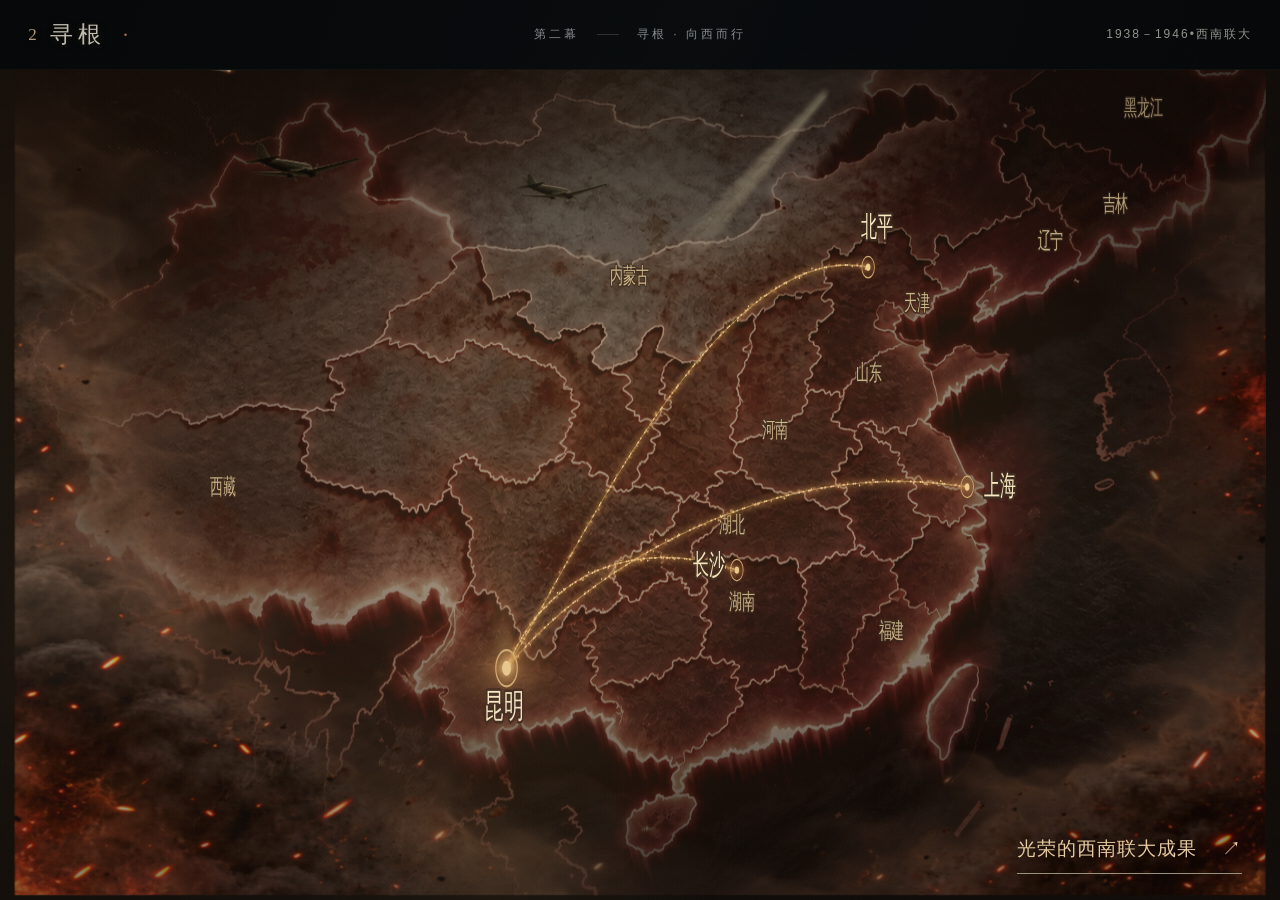
==== commit 311c14a7: "Clarify and start archive voice playback" ====
--- a/page2/index.html
+++ b/page2/index.html
@@ -1,22 +1,22 @@
-<!doctype html><html lang="zh-CN"><head><meta charset="UTF-8"><meta name="viewport" content="width=device-width,initial-scale=1"><title>足迹与远方 · 寻根</title><style>.photo-convergence[data-v-78235e2a]{position:absolute;top:0;right:0;bottom:0;left:0;z-index:2;pointer-events:none;overflow:hidden}.photo-convergence>img[data-v-78235e2a]{position:absolute;width:clamp(95px,15vw,230px);height:clamp(70px,11vw,170px);object-fit:contain;background:#c2ad86;padding:5px;border:1px solid #d0b78966;box-shadow:0 12px 28px #0008;will-change:transform,opacity;transform-origin:center}.memory-light[data-v-78235e2a]{position:absolute;width:48vw;height:32vh;background:radial-gradient(ellipse,#f7d39577,#cf913b24 23%,transparent 66%);filter:blur(8px);will-change:transform,opacity}.memory-light i[data-v-78235e2a]{position:absolute;left:9%;right:9%;top:49%;height:3px;background:linear-gradient(90deg,transparent,#ffe6ad,transparent);box-shadow:0 0 18px 5px #e1b36066;border-radius:50%}.wartime-fringe[data-v-bb6f323c]{animation:war-material-arrive-bb6f323c 2s ease both}.material-smoke[data-v-bb6f323c]{opacity:.8}.smoke-left[data-v-bb6f323c]{animation:smoke-left-bb6f323c 29s -8s ease-in-out infinite alternate}.smoke-right[data-v-bb6f323c]{filter:saturate(.72) brightness(1.02);animation:smoke-right-bb6f323c 33s -17s ease-in-out infinite alternate}.banked-fire[data-v-bb6f323c]{animation:banked-fire-bb6f323c 7.8s -3s ease-in-out infinite alternate}.smoke-scatter[data-v-bb6f323c]{animation:smoke-scatter-bb6f323c 22s -7s ease-in-out infinite alternate}.fringe-ember[data-v-bb6f323c]{opacity:0;animation:material-ember-bb6f323c var(--duration) var(--delay) linear infinite}.fringe-plane[data-v-bb6f323c]{animation:material-plane-bb6f323c var(--flight-duration) var(--flight-delay) linear infinite}.aircraft-material[data-v-bb6f323c]{filter:brightness(.75) sepia(.25) contrast(1.12) drop-shadow(0 .6px .6px #c4b18c55)}.fringe-searchlight[data-v-bb6f323c]{animation:material-search-bb6f323c 23s -8s ease-in-out infinite alternate;transform-origin:1286px 40px}.fringe-tracer[data-v-bb6f323c]{animation:material-tracer-bb6f323c 13s -4s linear infinite}.distant-tracer[data-v-bb6f323c]{opacity:.3;animation:material-distant-bb6f323c 17s -6s ease-in-out infinite}@keyframes war-material-arrive-bb6f323c{0%{opacity:0}to{opacity:1}}@keyframes smoke-left-bb6f323c{0%{transform:translate(-9px,9px);opacity:.74}to{transform:translate(5px,-14px);opacity:.91}}@keyframes smoke-right-bb6f323c{0%{transform:translate(7px,10px);opacity:.72}to{transform:translate(-6px,-10px);opacity:.88}}@keyframes smoke-scatter-bb6f323c{0%{opacity:.65;transform:translate(-8px,9px)}to{opacity:1;transform:translate(12px,-14px)}}@keyframes banked-fire-bb6f323c{0%,to{opacity:.64}33%{opacity:.86}64%{opacity:.72}82%{opacity:1}}@keyframes material-ember-bb6f323c{0%{opacity:0;transform:translateY(9px)}14%{opacity:.94}55%{opacity:.78}78%{opacity:.42}to{opacity:0;transform:translate(var(--drift),-105px)}}@keyframes material-plane-bb6f323c{0%{opacity:0;transform:translate(0)}10%,86%{opacity:1}to{opacity:0;transform:translate(240px,-12px)}}@keyframes material-search-bb6f323c{0%{opacity:.66;transform:rotate(-1deg)}to{opacity:.95;transform:rotate(2deg)}}@keyframes material-tracer-bb6f323c{0%{opacity:0;transform:translate(650px,111px)}8%,50%{opacity:.88}63%,to{opacity:0;transform:translate(790px,125px)}}@keyframes material-distant-bb6f323c{0%,to{opacity:.08}40%{opacity:.35}}@media(prefers-reduced-motion:reduce){[data-v-bb6f323c]{animation:none!important}.material-smoke[data-v-bb6f323c]{opacity:.8}.banked-fire[data-v-bb6f323c]{opacity:.7}.fringe-ember[data-v-bb6f323c],.fringe-tracer[data-v-bb6f323c],.distant-tracer[data-v-bb6f323c]{display:none}.fringe-plane[data-v-bb6f323c]{opacity:1;transform:translate(90px,-4px)}}:root{font-family:DengXian,Microsoft YaHei UI,PingFang SC,sans-serif;color:#dfdbd2;background:#181917;font-synthesis:none;font-weight:400;font-size:14px;-webkit-font-smoothing:antialiased}*{box-sizing:border-box}body{margin:0}button,a,input{-webkit-tap-highlight-color:transparent}button{font:inherit;border:0;background:none;color:inherit;cursor:pointer}button:focus-visible,a:focus-visible{outline:1px solid #dbb994;outline-offset:5px}button:hover{color:#fff}a{color:inherit;text-decoration:none}.exhibition{max-width:2100px;margin:auto;padding:0 4.2%;min-height:100vh;display:flex;flex-direction:column}.masthead{height:80px;display:flex;align-items:center;justify-content:space-between;border-bottom:1px solid #ffffff14}.wordmark{font-size:21px;font-weight:600;letter-spacing:1px}.header-right{display:flex;align-items:center;gap:24px;font-size:12px;color:#8f9389}.header-right button{padding:8px 0}.header-right button span{margin-left:14px}.header-separator{height:13px;width:1px;background:#454640}.chapter-heading{display:flex;justify-content:space-between;align-items:center;padding:31px 0 29px}.chapter-title{display:flex;align-items:baseline;gap:24px}.chapter-index{font-size:12px;font-weight:600;color:#a89780;align-self:center;border:1px solid #6c675955;width:29px;height:29px;display:grid;place-items:center}.chapter-title h1{font-size:34px;font-weight:500;letter-spacing:2px;line-height:1.1;margin:0}.chapter-subtitle{font-size:13px;color:#989b91}.chapter-context{text-align:right;font-size:12px}.chapter-context p{margin:0 0 8px;color:#c3c4ba}.chapter-context>span{font-size:11px;color:#81877b}.context-dot{margin:0 12px}.stage-shell{position:relative;margin:auto 0}.map-stage{position:relative}.map-stage>svg{display:block;width:100%;height:auto;aspect-ratio:1983 / 793;background:#100e0d}.map-stage image{transition:filter .3s}.map-caption{height:40px;display:flex;align-items:center;justify-content:space-between;font-size:10px;color:#85887e}.province-labels text{fill:#e1c99c;opacity:.88;font-family:DengXian,Microsoft YaHei UI,sans-serif;font-size:23px;font-weight:600;font-style:italic;text-anchor:middle;paint-order:stroke;stroke:#302116;stroke-width:3px;stroke-linejoin:round;pointer-events:none}.city text{font-family:DengXian,Microsoft YaHei UI,sans-serif;font-size:26px;font-weight:600;fill:#fff0c9;paint-order:stroke;stroke:#35231b;stroke-width:5px;stroke-linejoin:round}.city-ring{fill:#ffc78b25;stroke:#f0c48c;stroke-width:1.2}.city.interactive{cursor:pointer;outline:0}.city.interactive:hover .city-ring,.city:focus .city-ring{fill:#ffdfba66;stroke:#fff;stroke-width:3}.ray-soft{fill:none;stroke:#efd393;stroke-width:7;opacity:.45;filter:url(#glow);pointer-events:none}.ray-line{fill:none;stroke:#ffe7b8;stroke-width:1.5;opacity:.8;pointer-events:none}.ray-travel{fill:none;stroke:#d6ffff;stroke-width:2.7;stroke-dasharray:30 170;animation:flow 3s linear infinite;pointer-events:none}.moving-dot{pointer-events:none}.route-target{fill:none;stroke:transparent;stroke-width:27;cursor:pointer}.route-target:focus{stroke:#f2e2bb44;outline:none}.confluence{pointer-events:none}.paused .ray-travel{animation-play-state:paused}@keyframes flow{to{stroke-dashoffset:-200}}.navigation{border-top:1px solid #ffffff14;min-height:103px;display:flex;align-items:center;justify-content:space-between;gap:25px}.navigation nav{display:flex;align-items:center;gap:26px}.navigation nav button{display:flex;align-items:baseline;gap:12px;color:#777c71;padding:17px 0;position:relative}.navigation nav button.active{color:#e9e4d8}.navigation nav button.active:after{content:"";position:absolute;width:16px;height:2px;background:#b8a582;bottom:7px;left:0}.navigation nav button span:first-child{font-size:19px;font-weight:500;font-variant-numeric:tabular-nums}.navigation nav button span:last-child{font-size:12px}.timeline-dash{width:25px;height:1px;background:#4c5045}.playback{display:flex;gap:23px;font-size:11px;color:#9b9e94;align-items:center}.playback label{display:flex;gap:12px;align-items:center}.playback input{accent-color:#aa9b7f;width:70px;height:2px}.next-button{font-size:12px;border-bottom:1px solid #97917c;padding:11px 0;min-width:117px;text-align:left}.next-button span{float:right;margin-left:25px}.ending-note{position:absolute;right:25px;bottom:65px;padding:17px 22px;background:#181915e8;border-left:2px solid #aa956c}.ending-note span{font-size:10px;color:#a9a48f}.ending-note p{font-size:16px;margin:8px 0 0}.archive{padding:0;border:0;width:min(1050px,92vw);max-height:90vh;background:#e9e5dc;color:#272b25;box-shadow:0 35px 140px #0009}.archive::backdrop{background:#090b08cf;-webkit-backdrop-filter:blur(7px);backdrop-filter:blur(7px)}.archive-heading{height:63px;padding:0 28px;display:flex;align-items:center;justify-content:space-between;border-bottom:1px solid #40473822;font-size:12px;font-weight:600}.archive-location{font-weight:400;margin-left:22px;color:#727868}.icon-button{font-size:26px;line-height:1;padding:8px}.dark:hover{color:#837458}.archive-body{display:grid;grid-template-columns:43% 57%}.archive figure{margin:0;padding:28px 0 28px 28px}.archive-photo{background:#d4d1c8;display:flex;align-items:center;justify-content:center;height:365px}.archive-photo img{width:100%;height:100%;object-fit:contain;filter:grayscale(1) sepia(.12)}.archive figcaption{display:flex;justify-content:space-between;font-size:10px;color:#777c6f;margin-top:13px}.archive-conversation{padding:30px 34px}.person-title{display:flex;align-items:baseline;gap:18px}.person-title h2{margin:0;font-size:29px;font-weight:500}.person-title p{margin:0;color:#79806e;font-size:11px}.answer{font-size:17px;font-weight:400;line-height:1.95;min-height:148px;margin:21px 0 24px}.questions{border-top:1px solid #61695133;padding-top:16px}.question-heading{font-size:10px;color:#7e8376}.questions button{display:grid;grid-template-columns:25px 1fr 15px;gap:8px;text-align:left;width:100%;padding:12px 0;border-bottom:1px solid #61695122;font-size:12px;line-height:1.6;color:#6c7264}.questions button.selected{color:#222c20}.questions button:hover{color:#1c2519}.question-number{font-size:10px;color:#8a8f81;font-variant-numeric:tabular-nums;padding-top:2px}.question-mark{text-align:right;color:#948970}.archive-foot{display:flex;align-items:center;justify-content:space-between;gap:20px;padding:19px 28px;border-top:1px solid #61695122}.archive-foot p{margin:0;font-size:10px;color:#868a7e;line-height:1.7}.archive-foot button{font-size:12px;white-space:nowrap;color:#414a36}.archive-foot button span{margin-left:20px}.era-transition{position:fixed;top:0;right:0;bottom:0;left:0;background:#181917;display:flex;flex-direction:column;align-items:center;justify-content:center;z-index:10}.era-transition>span{font-size:12px;color:#949c88}.era-transition strong{font-size:80px;font-weight:400;line-height:1;margin:25px 0}.era-transition p{font-size:13px;color:#babfaf;margin:0}.era-enter-active,.era-leave-active,.ending-enter-active,.ending-leave-active{transition:opacity .4s}.era-enter-from,.era-leave-to,.ending-enter-from,.ending-leave-to{opacity:0}@media(min-width:1700px){.chapter-heading{padding:45px 0}.masthead{height:90px}.navigation{min-height:120px}}@media(max-width:1000px){.navigation{flex-wrap:wrap;padding:20px 0;gap:18px}.navigation nav{gap:20px}.playback{margin-left:auto}.next-button{min-width:100px}.person-title{display:block}.person-title p{margin-top:8px}.archive-conversation{padding:25px}.answer{font-size:16px}.chapter-heading{padding:25px 0}.chapter-subtitle{display:none}}@media(max-width:650px){.exhibition{padding:0 5%}.masthead{height:65px}.wordmark{font-size:18px}.header-right{gap:15px}.chapter-title{gap:13px}.chapter-title h1{font-size:29px}.chapter-context p{display:none}.chapter-context>span{font-size:10px}.stage-shell{margin:auto -3%}.map-stage>svg{min-height:280px;object-fit:contain}.province-labels text{font-size:27px}.map-caption{font-size:9px;padding:0 3%}.navigation{margin-top:25px}.navigation nav{width:100%;justify-content:center}.playback{margin-left:0;gap:15px}.archive-body{display:block}.archive figure{padding:22px 22px 0}.archive-photo{height:230px}.archive-conversation{padding:23px}.person-title{display:flex}.person-title h2{font-size:25px}.person-title p{font-size:10px}.answer{min-height:0;margin:18px 0}.archive-foot{padding:17px 22px}.archive-foot p{font-size:9px}.ending-note{right:10px;bottom:43px;padding:12px}.ending-note p{font-size:12px}.archive-heading{padding:0 22px}}.kunming-node text{font-size:31px;fill:#fff5d5}.kunming-node .city-ring{stroke:#ffe1a6;stroke-width:2;fill:#c98e4033}.kunming-node .city-core{filter:drop-shadow(0 0 7px #f6d591)}.map-stage.is-closing image{transition:filter 8s ease}.is-closing .migration-routes{pointer-events:none;animation:coda-routes 10.5s linear forwards}.is-closing .moving-dot{visibility:hidden}.is-closing .ray-travel{animation:none;opacity:.5}.is-closing .confluence{animation:coda-base .8s ease-out forwards}.is-closing .city-ring,.is-closing .city-core{animation:coda-sources 1.8s ease-out forwards}.arrival-dot{pointer-events:none}.farewell-glow{pointer-events:none;animation:coda-center 10.5s ease-in-out forwards}.is-closing[data-ending=quiet] .arrival-dots{visibility:hidden}.closing-controls{opacity:.45;transition:opacity .4s}.sr-only{position:absolute;width:1px;height:1px;padding:0;margin:-1px;overflow:hidden;clip:rect(0,0,0,0);white-space:nowrap;border:0}@keyframes coda-routes{0%,48%{opacity:1}60%{opacity:.6}72%,to{opacity:0}}@keyframes coda-base{to{opacity:0}}@keyframes coda-sources{to{opacity:0}}@keyframes coda-center{0%{opacity:.45}35%{opacity:.75}57%,65%{opacity:1}71%{opacity:.8}86%{opacity:.35}to{opacity:0}}.center-light{animation:center-growth 10.5s ease-in-out forwards;transform-origin:0 0}@keyframes center-growth{0%{transform:scale(.55)}57%,71%{transform:scale(1.15)}to{transform:scale(.25)}}.map-stage>svg.wartime-opening{background:#100907}.wartime-opening .map-plate,.wartime-opening .province-labels,.wartime-opening .cities-reveal,.wartime-opening .routes-reveal,.wartime-opening .center-reveal{opacity:0}.wartime-opening.map-ready .map-plate{animation:wartime-map-in 5s cubic-bezier(.2,.5,.3,1) both}.wartime-opening.map-ready .province-labels{animation:wartime-details-in 2s 2.4s ease both}.wartime-opening.map-ready .cities-reveal{animation:wartime-details-in 2s 3s ease both}.wartime-opening.map-ready .routes-reveal{animation:wartime-details-in 2.5s 3.6s ease both}.wartime-opening.map-ready .center-reveal{animation:wartime-details-in 2.5s 3.8s ease both}.paused .wartime-opening .map-plate,.paused .wartime-opening .province-labels,.paused .wartime-opening .cities-reveal,.paused .wartime-opening .routes-reveal,.paused .wartime-opening .center-reveal{animation-play-state:paused}@keyframes wartime-map-in{0%{opacity:0;filter:brightness(.2)}30%{opacity:.3;filter:brightness(.55)}to{opacity:1;filter:brightness(1)}}@keyframes wartime-details-in{0%{opacity:0}to{opacity:1}}.archive{width:min(1180px,94vw)}.archive-body{grid-template-columns:40% 60%}.archive-conversation{display:flex;flex-direction:column}.questions{display:grid;grid-template-columns:repeat(3,minmax(0,1fr));gap:14px 12px;margin-top:auto}.question-heading{grid-column:1 / -1}.questions button{position:relative;display:flex;flex-direction:column;align-items:flex-start;gap:9px;min-height:134px;height:100%;padding:14px 12px;border:1px solid #84856b55;border-radius:12px 12px 3px;background:#f2eee5;line-height:1.7}.questions button:after{content:"";position:absolute;right:13px;bottom:-6px;width:10px;height:10px;background:inherit;border-right:1px solid #84856b55;border-bottom:1px solid #84856b55;transform:rotate(45deg)}.questions button.selected{border-color:#93856b;background:#dfd6c5}.question-mark{position:absolute;top:12px;right:12px}.historical-archive .archive-photo{padding:10px;background:#c8beaa;border:1px solid #a99b83;box-shadow:0 2px 8px #42342120}.historical-archive .answer{min-height:170px}.industrial-map .ray-line{stroke:#f6aa50;stroke-width:5;stroke-linecap:square;filter:url(#rough-stroke)}.industrial-map .ray-soft{stroke:#ec762c;stroke-width:13;opacity:.6}.industrial-map .ray-travel{stroke:#ffe2a0;stroke-width:4;stroke-dasharray:55 245;animation-duration:2.1s}.industrial-map .moving-dot ellipse:first-child{fill:#ee842f}.industrial-map .moving-dot ellipse:nth-child(2){fill:#fff0c4;rx:8;ry:3}.industrial-node{fill:#b859234d;stroke:#f1a855;stroke-width:2}.industrial-map .city-core{fill:#ffdc9e}.industrial-map .city text{fill:#ffdba4}.industrial-map .province-labels text{fill:#d9aa77;font-style:normal}.industrial-opening .map-plate{opacity:0}.industrial-opening.map-ready .map-plate{animation:industrial-plate-in 2.2s ease-out both}.industrial-opening.map-ready .industrial-relight{animation:industrial-light-in 3s ease-out both}.industrial-opening.map-ready .routes-reveal{animation:wartime-details-in 1.2s .9s both}.industrial-opening.map-ready .cities-reveal{animation:wartime-details-in .9s .6s both}.paused .industrial-opening .map-plate,.paused .industrial-opening .industrial-relight,.paused .industrial-opening .routes-reveal,.paused .industrial-opening .cities-reveal{animation-play-state:paused}.industrial-exhibition .chapter-index{color:#d49a61;border-color:#a2643b66}.industrial-exhibition .navigation nav button.active:after{background:#e2964c}.industrial-exhibition .next-button{border-color:#d58945}.industrial-exhibition .playback input{accent-color:#ce8a4b}@keyframes industrial-plate-in{0%{opacity:0;filter:brightness(.35)}to{opacity:1;filter:brightness(1)}}@keyframes industrial-light-in{0%{opacity:0}to{opacity:1}}.industrial-archive{background-color:#243b42;background-image:linear-gradient(#c9d5c40c 1px,transparent 1px),linear-gradient(90deg,#c9d5c40c 1px,transparent 1px);background-size:21px 21px;color:#e4e5d5;border:1px solid #79928e66;padding-left:21px;box-shadow:inset 21px 0 #192c32,0 35px 140px #0009}.industrial-archive:before{content:"";position:absolute;left:5px;top:0;bottom:0;width:10px;background:radial-gradient(ellipse at center,#9caaa0 0 25%,#0e2228 30% 48%,transparent 53%) center 9px/10px 35px repeat-y;pointer-events:none}.industrial-archive .archive-heading{border-bottom:1px solid #bccbbb40;color:#efc28b}.industrial-archive .archive-location,.industrial-archive .person-title p,.industrial-archive .question-heading,.industrial-archive figcaption{color:#a9bdb6}.industrial-archive .archive-photo{background:#c7c7b9;padding:8px;border:1px solid #acb4a3;box-shadow:4px 5px #0e252a80}.industrial-archive .answer{color:#e4e5d5;min-height:164px}.blueprint-index{border:1px solid #91a69b70;padding:9px 12px;font-size:11px;color:#e9b676;display:flex;justify-content:space-between;gap:10px;margin-bottom:21px}.blueprint-index span{color:#a4bab0;font-size:10px}.industrial-archive .questions{border-color:#a5b7a144}.industrial-archive .questions button{color:#d2ddd0;background:#2b464b;border-color:#97afa066;border-radius:3px;min-height:134px}.industrial-archive .questions button.selected{color:#fff0ce;background:#45524b;border-color:#d6a668}.industrial-archive .questions button:after{border-color:#97afa066}.industrial-archive .question-number{color:#bda77e}.industrial-archive .question-mark{color:#e2be84}.industrial-archive .archive-foot{border-color:#a5b7a144}.industrial-archive .archive-foot p{color:#9bafa6}.industrial-archive .archive-foot button,.industrial-archive .dark{color:#e2c59c}@media(max-width:650px){.archive-body{grid-template-columns:1fr}.questions{gap:12px 7px}.questions button,.industrial-archive .questions button{font-size:11px;padding:11px 8px;min-height:155px}.industrial-archive{padding-left:16px}.blueprint-index{flex-wrap:wrap}.historical-archive .answer{min-height:0}}:root{font-family:Microsoft YaHei UI,Microsoft YaHei,PingFang SC,sans-serif}.stage-shell{margin:5px 0 30px}.chapter-heading{padding:27px 0 30px}.chapter-context p{margin:0;font-size:12px;color:#a7a99f}.navigation{min-height:87px}.exhibition>div.closing-controls,.exhibition>div:has(>.navigation){margin-top:auto}.chapter-index{border:0;width:auto;color:#7c8175}.chapter-title{gap:19px}.chapter-subtitle{font-size:12px}.map-stage>svg{border:0}.archive{width:min(1080px,92vw);max-height:90vh;background:#edeae2;border:0;box-shadow:0 30px 100px #0008;color:#30342e;padding:0 36px}.archive-heading{height:66px;padding:0;border:0;font-size:11px;font-weight:400;color:#7f8376;letter-spacing:1px}.archive-location{margin-left:15px;color:inherit}.icon-button{font-size:23px;font-weight:300;padding:8px;margin-right:-8px}.archive-body{grid-template-columns:34% minmax(0,1fr);gap:38px;padding:6px 0 8px;align-items:stretch}.archive figure{padding:0;margin:0;align-self:start}.archive-photo,.historical-archive .archive-photo{height:365px;background:#e2dfd6;padding:0;border:0;box-shadow:none}.archive-photo img{object-fit:contain;filter:grayscale(1);width:100%;height:100%}.archive-conversation{padding:3px 0 0;min-width:0;display:flex;flex-direction:column}.person-title{display:block}.person-title h2{font-size:31px;font-weight:500;letter-spacing:1px;line-height:1.2}.person-title p{font-size:11px;color:#8a8d81;margin:11px 0 0;line-height:1.6}.answer,.historical-archive .answer,.industrial-archive .answer{font-size:17px;line-height:1.95;min-height:122px;margin:22px 0 24px;font-weight:400;letter-spacing:.15px}.questions{display:grid;grid-template-columns:repeat(3,minmax(0,1fr));gap:18px;border:0;padding:0;margin-top:auto}.questions button,.industrial-archive .questions button{display:block;position:relative;min-height:98px;height:auto;padding:14px 0 6px;border:0;border-top:1px solid #7379693b;border-radius:0;background:transparent;color:#8d9185;font-size:12px;line-height:1.85;transition:color .2s,border-color .2s;text-align:left;align-self:stretch}.questions button:after,.industrial-archive .questions button:after{display:none}.questions button.selected{background:transparent;border-color:#8f6348;color:#373c31}.questions button:hover{color:#303c29;border-color:#8f6348}.archive-foot{min-height:63px;justify-content:flex-end;padding:14px 0 17px;border:0;gap:0}.archive-foot button{font-size:11px;color:#727866;padding:6px 0}.archive-foot button span{margin-left:13px}.archive-foot button:hover{color:#38462e}.industrial-archive{padding:0 36px;background-color:#243639;background-image:linear-gradient(#c9d5c407 1px,transparent 1px),linear-gradient(90deg,#c9d5c407 1px,transparent 1px);background-size:28px 28px;color:#e4e1d4;border:1px solid #788c7d33;box-shadow:0 30px 100px #0008}.industrial-archive:before{display:none}.industrial-archive .archive-heading{border:0;color:#bda57d}.industrial-archive .archive-photo{height:365px;padding:0;border:0;background:#c8c9bc;box-shadow:none}.industrial-archive .person-title p{color:#99aaa0}.industrial-archive .answer{color:#e0e2d6}.industrial-archive .questions{border:0}.industrial-archive .questions button{color:#90a39a;border-top-color:#adbcab40}.industrial-archive .questions button.selected{background:transparent;border-color:#c39862;color:#f0ddba}.industrial-archive .questions button:hover{color:#f0ddba;border-color:#c39862}.industrial-archive .archive-foot{border:0}.industrial-archive .archive-foot button{color:#aebcab}@media(max-width:800px){.archive{padding:0 25px}.archive-body{grid-template-columns:31% minmax(0,1fr);gap:24px}.archive-photo,.historical-archive .archive-photo,.industrial-archive .archive-photo{height:310px}.person-title h2{font-size:27px}.answer,.historical-archive .answer,.industrial-archive .answer{font-size:15px;min-height:120px}.questions{gap:11px}.questions button,.industrial-archive .questions button{font-size:11px;min-height:106px}.stage-shell{margin:0 0 20px}}@media(max-width:600px){.archive{padding:0 20px;width:94vw}.archive-heading{height:51px}.archive-body{display:flex;flex-direction:column;gap:20px}.archive figure{align-self:stretch}.archive-photo,.historical-archive .archive-photo,.industrial-archive .archive-photo{height:210px;background:#dedcd3}.industrial-archive .archive-photo{background:#bbc2b7}.archive-conversation{padding:0}.person-title{display:flex;align-items:baseline;gap:14px}.person-title p{margin:0}.answer,.historical-archive .answer,.industrial-archive .answer{min-height:0;margin:17px 0 21px}.questions button,.industrial-archive .questions button{min-height:95px}.archive-foot{min-height:50px;padding:12px 0}.chapter-context p{display:block;font-size:10px}.navigation nav{width:auto}.navigation{flex-wrap:nowrap;gap:16px}.navigation nav{gap:12px}.navigation nav button{gap:6px}.navigation nav button span:last-child{font-size:10px}.timeline-dash{width:13px}.next-button{font-size:10px;min-width:87px}.next-button span{margin-left:10px}}.exhibition{position:relative;max-width:none;width:100%;height:100svh;min-height:650px;padding:0;overflow:hidden;background:#100c09}.masthead{position:absolute;top:0;left:0;right:0;height:64px;margin:0;padding:0 3%;z-index:2;border:0;background:linear-gradient(#12130ff2,#12130f00)}.wordmark{font-size:19px}.header-right{font-size:11px}.chapter-heading{position:absolute;left:3%;right:3%;top:75px;padding:0;z-index:2;pointer-events:none;text-shadow:0 2px 12px #000}.chapter-title h1{font-size:30px}.chapter-subtitle{display:none}.chapter-index{font-size:10px}.chapter-context p{font-size:11px}.stage-shell{position:absolute;top:0;right:0;bottom:0;left:0;margin:0;width:100%;height:100%}.map-stage{width:100%;height:100%}.map-stage>svg{width:100%;height:100%;aspect-ratio:auto;min-height:0}.map-stage:after{content:"";position:absolute;top:0;right:0;bottom:0;left:0;pointer-events:none;background:linear-gradient(#100d0990,transparent 22%,transparent 80%,#100d09e6)}.exhibition>div:has(>.navigation){position:absolute;bottom:0;left:3%;right:3%;z-index:2;margin:0}.navigation{min-height:76px;border-color:#dfcba020;background:transparent}.navigation nav button{font-size:11px}.ending-note{z-index:3;bottom:110px}.chapter-context{padding:6px 10px;background:#15130d33}.map-stage .province-labels text{font-size:21px}.archive{width:min(1120px,94vw);padding:0;background:#e8e1d1;background-image:repeating-linear-gradient(1deg,#8d795305 0 1px,transparent 1px 4px);border:1px solid #ab987c77;box-shadow:0 35px 120px #000b,inset 0 0 0 5px #ece6d9,inset 0 0 0 6px #a99b7d33}.archive-heading{padding:0 34px;height:66px;border-bottom:1px solid #9e8e6c26;font-family:Microsoft YaHei UI,sans-serif;letter-spacing:2px;color:#8c7757}.archive-body{grid-template-columns:36% 1fr;gap:0;padding:0;margin:0;align-items:stretch}.archive figure{position:relative;align-self:stretch;margin:0;padding:28px;background:#292c26;display:flex;align-items:center;justify-content:center;box-shadow:inset -10px 0 16px #0003;min-height:400px}.archive-photo,.historical-archive .archive-photo{height:auto;max-height:440px;width:100%;padding:7px;background:#eee8d9;border:1px solid #c2b796;box-shadow:0 9px 26px #0006;transform:rotate(-1deg)}.archive-photo img{display:block;width:100%;height:auto;max-height:420px;object-fit:contain;filter:grayscale(1) sepia(.13)}.photo-corner{position:absolute;width:27px;height:27px;border-color:#b0a08280;border-style:solid;pointer-events:none}.photo-corner.top-left{top:17px;left:17px;border-width:1px 0 0 1px}.photo-corner.bottom-right{bottom:17px;right:17px;border-width:0 1px 1px 0}.archive-conversation{position:relative;padding:30px 34px 27px;background:linear-gradient(90deg,#6f5c4115,transparent 4%,transparent)}.person-title{display:block;padding-left:16px;border-left:2px solid #986746}.person-title h2{font-size:33px;font-weight:500;letter-spacing:3px}.person-title p{margin:9px 0 0;color:#8c846f;font-size:11px}.answer-panel{position:relative;padding:0 0 0 16px;margin:25px 0 24px}.opening-quote{position:absolute;left:-7px;top:-12px;color:#a98c5c66;font:56px Georgia,serif;line-height:1}.answer,.historical-archive .answer,.industrial-archive .answer{margin:0;min-height:132px;font-size:17px;line-height:2;letter-spacing:.25px;animation:answer-in .35s ease-out}.questions{gap:10px}.questions button,.industrial-archive .questions button{border:1px solid #a18b642e;border-top:2px solid #a18b6433;background:#f3edde66;padding:12px 10px;min-height:110px;font-size:11px;line-height:1.8;color:#8b8979}.questions button.selected{border-color:#a9894e66;border-top-color:#947042;background:linear-gradient(#d9c9a74d,#e9e0cb55);color:#3e4436}.questions button:hover{border-color:#a9894e66;color:#3e4436}.archive-foot{padding:13px 34px;min-height:52px;border-top:1px solid #9e8e6c26}.archive-foot button{font-size:10px;letter-spacing:1px}.industrial-archive{padding:0;background-color:#25393a;background-image:linear-gradient(#a5b9a70b 1px,transparent 1px),linear-gradient(90deg,#a5b9a70b 1px,transparent 1px);background-size:22px 22px;border-color:#a5b59d55;box-shadow:0 35px 120px #000b,inset 0 0 0 5px #25393a,inset 0 0 0 6px #a6b79833}.industrial-archive .archive-heading{border-bottom:1px solid #a9b5a126;color:#d3b484}.industrial-archive figure{background:#19282a;box-shadow:inset -10px 0 16px #0003}.industrial-archive .archive-photo{height:auto;max-height:440px;padding:7px;background:#d5d6c4;border:1px solid #a6ac92;box-shadow:0 9px 26px #0006;transform:rotate(.7deg)}.industrial-archive .person-title{border-color:#c28b50}.industrial-archive .archive-conversation{background:linear-gradient(90deg,#0002,transparent 4%)}.industrial-archive .questions button{background:#cbd4bc07;border-color:#a9b6a233;color:#a7b5a5}.industrial-archive .questions button.selected{border-color:#cdab6c88;border-top-color:#d2a364;background:#c4a26314;color:#f0ddba}.industrial-archive .opening-quote{color:#b59a6a77}.industrial-archive .archive-foot{border-top:1px solid #a9b5a126}.era-transition{background:radial-gradient(ellipse at center,#32241b 0,#181510 48%,#0c0d0b)}.era-transition:after{content:"";position:absolute;top:0;right:0;bottom:0;left:0;pointer-events:none;background:repeating-linear-gradient(0deg,#d6bd7f03 0 1px,transparent 1px 3px)}.ink-filter{position:absolute;width:0;height:0}.year-composition{position:relative;text-align:center}.year-rule{display:block;width:38px;height:2px;margin:0 auto 27px;background:#8f7350;opacity:0;animation:year-rule-in .6s .15s forwards}.era-transition .typed-year{display:flex;align-items:baseline;justify-content:center;gap:.045em;margin:0;color:#d7c3a0;font-family:SimSun,"Noto Serif CJK SC",serif;font-size:clamp(80px,12vw,165px);font-weight:900;line-height:1.1;letter-spacing:-.025em;filter:url(#rough-year);text-shadow:1px 1px #4a2f1a}.year-letter{display:inline-block;opacity:0;animation:letter-strike .3s var(--letter-delay) steps(2,end) forwards}.year-letter:last-child{font-size:.43em;margin-left:.18em;letter-spacing:0}.era-transition .year-composition p{font-size:12px;letter-spacing:6px;margin:32px 0 0;color:#9b8b70;opacity:0;animation:year-rule-in .7s 2.5s forwards}@keyframes letter-strike{0%{opacity:0;transform:translateY(3px)}50%{opacity:.65;transform:translateY(-1px)}to{opacity:1;transform:translateY(0)}}@keyframes year-rule-in{to{opacity:1}}@keyframes answer-in{0%{opacity:.3;transform:translateY(4px)}to{opacity:1;transform:translateY(0)}}@media(max-width:700px){.exhibition{min-height:530px}.masthead{height:58px}.chapter-heading{top:66px}.chapter-title h1{font-size:25px}.header-right{gap:12px}.navigation{min-height:67px}.archive-heading{height:53px;padding:0 22px}.archive-body{display:block}.archive figure{min-height:0;padding:20px}.archive-photo,.historical-archive .archive-photo,.industrial-archive .archive-photo{width:auto;height:210px;max-width:100%}.archive-photo img{width:auto;height:100%;max-width:100%;object-fit:contain}.archive-conversation{padding:24px 22px}.person-title h2{font-size:28px}.answer-panel{margin:22px 0}.answer,.historical-archive .answer,.industrial-archive .answer{font-size:15px;min-height:0}.questions button,.industrial-archive .questions button{padding:10px 7px;min-height:100px}.archive-foot{padding:12px 22px}.chapter-context{display:none}}.map-stage{overflow:hidden}.map-stage>svg{transform:scaleX(1.04);transform-origin:50% 50%}.map-stage>svg{transform:translateY(2.5%) scale(.94) scaleX(1.04);transform-origin:50% 50%}.has-finale .migration-routes,.has-finale .center-reveal{opacity:0;transition:opacity 1.5s}.has-finale .moving-dot{visibility:hidden}.reunion-trace{fill:none;stroke:#edc57e;stroke-width:1.5;opacity:0;animation:reunion-trace 7s ease forwards}.construction-return .reunion-trace{stroke:#f1a859;stroke-width:2.6}.reunion-halo{animation:reunion-bloom 9s cubic-bezier(.2,.5,.3,1) forwards;transform-box:fill-box;transform-origin:center}@keyframes reunion-trace{0%{opacity:0}18%,65%{opacity:.6}to{opacity:0}}@keyframes reunion-bloom{0%{opacity:0;transform:scale(.08)}35%{opacity:.45;transform:scale(.3)}65%{opacity:.9;transform:scale(.7)}to{opacity:1;transform:scale(1)}}.third-act-entry{position:fixed;top:0;right:0;bottom:0;left:0;z-index:100;background:radial-gradient(ellipse at 50% 65%,#3b2c19,#10110e 70%);display:flex;align-items:center;justify-content:center;flex-direction:column;color:#e8d8b4;animation:third-arrive 1.8s ease both}.third-act-entry>span{font-size:14px;letter-spacing:.5em}.third-act-entry h2{font-family:STKaiti,KaiTi,serif;font-size:clamp(64px,10vw,140px);letter-spacing:.2em;margin:30px 0 15px}.third-act-entry p{font-size:24px;letter-spacing:.5em}.third-act-entry small{color:#9b927e;letter-spacing:.35em}.third-act-entry button{position:absolute;bottom:7%;background:none;border:0;border-bottom:1px solid #645540;color:#c4b596;padding:12px;cursor:pointer}@keyframes third-arrive{0%{opacity:0}to{opacity:1}}@media(prefers-reduced-motion:reduce){.reunion-halo{animation-duration:.01s}.third-act-entry{animation:none}}.era-transition .typed-year{font-family:STKaiti,KaiTi,serif;font-weight:700;letter-spacing:.08em;color:#e8d8b4;filter:none;text-shadow:none}.returning-city{animation:city-return 1.6s ease both}@keyframes city-return{0%{opacity:0}to{opacity:1}}@media(prefers-reduced-motion:reduce){.returning-city{animation:none}}.masthead .wordmark{display:flex;align-items:baseline;gap:14px}.masthead-index{font-size:14px;font-weight:500;color:#ad9874}.masthead .wordmark h1{margin:0;font-size:26px;font-weight:500;letter-spacing:2px;line-height:1.2}.chapter-heading{justify-content:flex-end}.reunion-halo{filter:brightness(.85)}.southwest-achievements{cursor:pointer}.southwest-achievements rect{fill:#17120bc9;stroke:#d1b47b66;stroke-width:1}.southwest-achievements text{font-size:18px;fill:#dfc58f;letter-spacing:1px}.southwest-achievements:hover rect,.southwest-achievements:focus rect{stroke:#ffe2a4}.achievement-transition{position:fixed;top:0;right:0;bottom:0;left:0;z-index:60;overflow:hidden;background:#16130e;color:#e5d6b5;display:flex;flex-direction:column;justify-content:center;padding:5vh 0 4vh;isolation:isolate}.achievement-transition:before{content:"";position:absolute;top:0;right:0;bottom:0;left:0;z-index:-2;background:linear-gradient(#15110ddb,#15100ad9),url(assets/map-boundaries-refined.png) center/cover;opacity:.7}.achievement-rust{position:absolute;top:0;right:0;bottom:0;left:0;z-index:-1;background:radial-gradient(ellipse at 40% 65%,#a04823b0,#421c15cc 60%,#140c0bf0);opacity:var(--era-progress);pointer-events:none}.achievement-heading{padding:0 6vw;margin-bottom:3vh}.achievement-heading>span{font-size:12px;letter-spacing:.24em;color:#af9d7c}.achievement-heading h2{font-family:STKaiti,KaiTi,serif;font-size:clamp(30px,4vw,54px);font-weight:500;letter-spacing:.13em;margin:14px 0 0}.achievement-close{position:absolute;right:3vw;top:3vh;font-size:30px;z-index:3;color:#b8a98e}.film-viewport{width:100%;overflow:hidden;flex:none;-webkit-mask-image:linear-gradient(90deg,transparent,#000 7%,#000 93%,transparent);mask-image:linear-gradient(90deg,transparent,#000 7%,#000 93%,transparent);opacity:0;transition:opacity 1s}.is-ready .film-viewport{opacity:1}.film-track{display:flex;flex-direction:row-reverse;gap:30px;width:max-content;position:relative;padding:22px 0;background:#070807b3;border-top:1px solid #8e764a55;border-bottom:1px solid #8e764a55;will-change:transform}.film-track:before,.film-track:after{content:"";position:absolute;left:0;right:0;height:8px;background:repeating-linear-gradient(90deg,transparent 0 14px,#b8a27d66 14px 24px,transparent 24px 34px)}.film-track:before{top:6px}.film-track:after{bottom:6px}.film-frame{width:clamp(270px,37vw,620px);flex:none;margin:0;opacity:.55;transition:opacity 1.2s}.film-frame.is-current{opacity:1}.film-photo{height:clamp(140px,30vh,360px);position:relative;background:#1b1914}.film-photo img{height:100%;width:100%;object-fit:contain;filter:sepia(.38) saturate(.55);display:block}.film-photo>span{position:absolute;bottom:10px;left:14px;font-size:11px;color:#fff0cf;background:#15130daa;padding:4px 7px}.film-frame figcaption{padding:16px 20px 14px;min-height:150px;background:#17140fe8}.film-frame h3{font-family:STKaiti,KaiTi,serif;font-size:25px;font-weight:500;margin:0 0 10px}.film-frame p{font-size:14px;line-height:1.8;margin:0;color:#c5b699}.film-frame small{display:block;font-size:10px;color:#8b806d;margin-top:12px;line-height:1.5}.achievement-clock{width:78%;max-width:1100px;align-self:center;margin-top:3vh}.advancing-year{font-family:STKaiti,KaiTi,serif;text-align:center;font-size:clamp(40px,5vw,70px);letter-spacing:.1em;font-variant-numeric:tabular-nums;margin-bottom:16px}.advancing-year>span{font-size:.4em;margin-left:.2em}.achievement-rail{height:2px;background:#d4b78130;position:relative}.achievement-rail>span{display:block;width:100%;height:100%;background:#ddb475;transform-origin:left}.achievement-rail i{position:absolute;top:-3px;width:8px;height:8px;border-radius:50%;background:#f0d2a0;box-shadow:0 0 14px #e4a64e;transform:translate(-50%)}.rail-years{display:flex;justify-content:space-between;font-size:12px;color:#b6a180;margin-top:16px}.film-roll-scene{position:absolute;top:0;right:0;bottom:0;left:0;pointer-events:none;perspective:1400px;z-index:2;overflow:hidden}.film-ribbon{position:absolute;left:50%;top:48%;width:1200px;height:204px;transform-style:preserve-3d;transform-origin:center}.ribbon-slices{position:absolute;top:0;right:0;bottom:0;left:0;transform:rotateX(-12deg);transform-style:preserve-3d}.ribbon-slice{position:absolute;left:0;top:0;width:8.2px;height:204px;background-color:#201b13;background-size:240px 164px;background-repeat:no-repeat;transform-origin:center;backface-visibility:visible;filter:sepia(.4) saturate(.55);border-top:20px solid #15120d;border-bottom:20px solid #15120d;box-sizing:border-box;will-change:transform;box-shadow:inset 0 1px #c5a47544,inset 0 -1px #c5a47544}.ribbon-slice:before,.ribbon-slice:after{content:"";position:absolute;left:1px;width:5px;height:8px;background:#c9af7e66;border-radius:1px}.ribbon-slice:before{top:-14px}.ribbon-slice:after{bottom:-14px}.spool-edge{position:absolute;height:32px;border-radius:50%;border:1px solid #bfa27399;background:repeating-radial-gradient(ellipse at center,#1b1711 0,#1b1711 3px,#9f855966,#292218 5px,#292218 7px);box-shadow:0 2px 9px #0009;pointer-events:none}.spool-top{top:-16px;transform-style:preserve-3d}.spool-bottom{bottom:-16px}.is-merging .film-viewport{opacity:0;transition:opacity .8s}.is-merging .achievement-heading,.is-merging .achievement-clock{animation:film-title-out 1s ease forwards}@keyframes film-title-out{to{opacity:0;transform:translateY(8px)}}@media(max-height:700px){.achievement-transition{padding:3vh 0}.achievement-heading{margin-bottom:2vh}.film-photo{height:24vh}.film-frame figcaption{min-height:132px;padding:10px 15px}.film-frame h3{font-size:21px}.film-frame p{font-size:12px}.achievement-clock{margin-top:2vh}.advancing-year{font-size:40px;margin-bottom:12px}}@media(max-width:700px){.film-frame{width:76vw}.film-photo{height:27vh}.film-frame h3{font-size:23px}.achievement-heading>span{font-size:10px;letter-spacing:.12em}.achievement-clock{width:84%}}@media(prefers-reduced-motion:reduce){.ribbon-slices{transform:none}.film-frame{transition:none}}.map-camera{transform-origin:0 0;transition:transform .9s cubic-bezier(.22,.61,.36,1);will-change:transform}.camera-focused .southwest-achievements{opacity:0}.camera-focused .ray-travel{opacity:.3}.archive[open]{animation:archive-rise .75s cubic-bezier(.18,.75,.25,1) both}.archive::backdrop{-webkit-backdrop-filter:blur(1px);backdrop-filter:blur(1px);background:#090b0870;animation:archive-shade .75s ease both}@keyframes archive-rise{0%{opacity:0;transform:translateY(90px)}to{opacity:1;transform:translateY(0)}}@keyframes archive-shade{0%{background:#090b0800}to{background:#090b0870}}.archive .archive-photo-leaf{min-height:0;display:block;padding:25px 20px;overflow:hidden}.archive-photo-strip{position:relative;height:430px;max-height:58vh;overflow-y:auto;overflow-x:hidden;overscroll-behavior:contain;scroll-snap-type:y proximity;scrollbar-width:thin;scrollbar-color:#9c8560 #161c18;padding:5px 12px 20px 5px}.archive-photo-item{scroll-snap-align:start;padding:8px 0 24px}.archive .archive-photo-strip .archive-photo{height:auto;width:100%;max-height:none;transform:none;padding:6px}.archive .archive-photo-strip .archive-photo img{height:auto;width:100%;max-height:none;object-fit:contain}.archive-photo-index{display:block;color:#b8a98b;font-size:10px;letter-spacing:2px;margin-top:12px;text-align:right}.photo-selected .archive-photo{outline:1px solid #c9ae7966;outline-offset:3px}@media(max-width:700px){.archive .archive-photo-leaf{padding:17px 22px}.archive-photo-strip{height:240px;max-height:32vh}.archive .archive-photo-strip .archive-photo{width:100%;height:auto}.archive .archive-photo-strip img{max-height:none}}@media(prefers-reduced-motion:reduce){.map-camera{transition:none}.archive[open],.archive::backdrop{animation:none}}.map-camera{transition-duration:2.8s;transition-timing-function:cubic-bezier(.25,.1,.2,1)}.city-surround-shade{opacity:0;animation:city-isolate 2.8s .15s ease forwards}.city-contour-wash{fill:#bd99560c;stroke:none;opacity:0;animation:city-wash 1.4s 1.5s forwards}.city-contour-ink{fill:none;stroke:#e2c693;stroke-width:1.2;stroke-linejoin:round;stroke-dasharray:1;stroke-dashoffset:1;opacity:.9;animation:city-trace 2.65s .3s ease-in-out forwards;filter:drop-shadow(0 0 2px #dab77a66)}@keyframes city-isolate{to{opacity:.97}}@keyframes city-trace{to{stroke-dashoffset:0}}@keyframes city-wash{to{opacity:1}}.archive[open]{animation-duration:1.15s}.archive::backdrop{background:#090b0840;-webkit-backdrop-filter:none;backdrop-filter:none}.archive-body{grid-template-columns:39% 61%}.archive .archive-photo-leaf{background:linear-gradient(110deg,#191f1c,#30342a 60%,#20261f);padding:24px 16px 24px 25px}.archive-photo-strip{height:460px;max-height:60vh;padding:14px 17px 26px 8px;scroll-snap-type:none;scrollbar-width:none;-webkit-mask-image:linear-gradient(transparent,#000 6%,#000 94%,transparent);mask-image:linear-gradient(transparent,#000 6%,#000 94%,transparent)}.archive-photo-strip::-webkit-scrollbar{display:none}.archive-photo-item{position:relative;width:92%;margin:0 0 25px;padding:8px 0 22px;transform:rotate(-2deg)}.archive-photo-item:nth-child(2){width:85%;margin-left:13%;transform:rotate(2.5deg)}.archive-photo-item:nth-child(3){width:94%;margin-left:2%;transform:rotate(-1deg)}.archive-photo-item:before{content:"";position:absolute;z-index:1;top:0;left:38%;width:58px;height:19px;background:#c7b89070;box-shadow:inset 0 0 6px #f7e6b933;transform:rotate(-5deg)}.archive .archive-photo-strip .archive-photo{padding:9px 9px 17px;background:#dcd6c5;box-shadow:2px 12px 23px #0006;border:1px solid #afa38a66}.archive-photo-index{display:flex;justify-content:space-between;align-items:center;margin:13px 2px 0;font-size:9px;letter-spacing:1px;color:#a99e85}.archive-photo-index em{font-family:STKaiti,KaiTi,serif;font-size:16px;font-style:normal;letter-spacing:3px}.archive-conversation{padding:34px 35px 30px}.archive-question-index{display:block;font:italic 17px Georgia,serif;color:#a28a62;margin:0 0 10px}.questions button{transition:background .3s,color .3s,border-color .3s}.industrial-archive .archive-photo-leaf{background:linear-gradient(110deg,#13262a,#2c4140)}@media(max-width:700px){.archive-photo-strip{height:260px;max-height:34vh}.archive .archive-photo-leaf{padding:15px 27px}.archive-photo-item{width:87%;max-width:320px;margin-left:auto;margin-right:auto}.archive-photo-item:nth-child(2),.archive-photo-item:nth-child(3){width:84%;margin-left:auto;margin-right:auto}.archive-conversation{padding:23px}.archive-question-index{font-size:14px;margin-bottom:6px}}@media(prefers-reduced-motion:reduce){.map-camera{transition:none}.city-surround-shade,.city-contour-wash{animation:none;opacity:1}.city-contour-ink{animation:none;stroke-dashoffset:0}.archive[open]{animation:none}}.camera-focused .province-labels{opacity:.12;transition:opacity 1.6s}.camera-focused .city:not(.focus-selected){opacity:0;transition:opacity 1.4s}.camera-focused .migration-routes{opacity:.16;transition:opacity 1.5s}.camera-focused .focus-selected text{font-size:12px;stroke-width:1.5px;transform:translate(5px,8px)}.camera-focused .focus-selected .city-ring{r:3.5;stroke-width:.6}.camera-focused .focus-selected .city-core{r:1.5}.city-contour-ink{stroke-width:4;filter:none}.city-contour-wash{fill:#c1a46b17}.archive.museum-archive{--folio-accent:#bca27b;--folio-text:#e4ddcd;--folio-muted:#969084;width:min(1180px,94vw);max-height:92svh;padding:0;color:var(--folio-text);background:#24241f;border:1px solid #9e896c45;box-shadow:0 35px 130px #000a;background-image:none;overflow:auto;color-scheme:dark}.museum-archive:before,.museum-archive:after{display:none}.museum-archive::backdrop{background:#090b0855;-webkit-backdrop-filter:none;backdrop-filter:none}.museum-archive .archive-heading{height:61px;padding:0 30px;background:#1e201b;border-bottom:1px solid #ccb58a25;color:var(--folio-muted);letter-spacing:2px;font-size:11px}.folio-location{display:flex;align-items:center;gap:17px}.folio-location .folio-year{font:26px Georgia,serif;letter-spacing:1px;color:#d3c1a0}.folio-location i{height:15px;width:1px;background:#9b896647}.museum-archive .icon-button{color:#d2c6ad;font:27px Georgia,serif}.museum-body{display:grid;grid-template-columns:46% 54%;min-height:500px}.gallery-wing{position:relative;min-width:0;background:radial-gradient(ellipse at 60% 45%,#3b3d32,#161c19 85%);border-right:1px solid #a4926c22;padding:0 23px 0 43px;overflow:hidden}.gallery-wing:after{content:"";position:absolute;left:27px;top:25px;bottom:25px;width:1px;background:linear-gradient(transparent,#b49e6b55,transparent);pointer-events:none}.gallery-margin{position:absolute;left:7px;top:28px;bottom:28px;display:flex;flex-direction:column;justify-content:space-between;align-items:center;writing-mode:vertical-rl;font-size:9px;letter-spacing:3px;color:#9d9279}.museum-archive .museum-viewport{position:relative;height:500px;max-height:65svh;padding:0;overflow:hidden;touch-action:none;cursor:grab;outline-offset:-3px;-webkit-mask-image:linear-gradient(transparent,#000 7%,#000 93%,transparent);mask-image:linear-gradient(transparent,#000 7%,#000 93%,transparent);scrollbar-width:none}.museum-viewport:active{cursor:grabbing}.museum-photo-track{will-change:transform}.photo-cycle{display:flow-root;padding:26px 0 9px}.museum-archive .museum-print{display:block;min-height:0;padding:0;margin:0 0 34px;box-shadow:none;background:none;position:relative;width:77%;align-self:auto}.museum-archive .print-0{margin-left:6%}.museum-archive .print-1{width:84%;margin-left:14%}.museum-archive .print-2{width:71%;margin-left:2%}.print-image{padding:5px;background:#d4cdbc;box-shadow:0 8px 22px #0005;position:relative}.print-image:after{content:"";position:absolute;top:5px;right:5px;bottom:5px;left:5px;box-shadow:inset 0 0 0 1px #0002;pointer-events:none}.museum-print img{display:block;width:100%;height:240px;max-height:none;object-fit:contain;background:#cfc8b7;filter:grayscale(1) sepia(.1);-webkit-user-select:none;user-select:none}.print-1 img{height:185px}.print-2 img{height:200px}.museum-archive .museum-print figcaption{display:flex;align-items:center;gap:14px;margin:13px 0 0;padding:0;color:#c4b698;font-size:11px;min-height:25px}.print-number{font:italic 25px Georgia,serif;color:#8f836a}.print-caption{font-family:STKaiti,KaiTi,serif;font-size:17px;letter-spacing:2px;white-space:nowrap}.print-caption small{display:block;font-family:Microsoft YaHei UI,sans-serif;font-size:8px;letter-spacing:2px;margin-top:4px;color:#8e887a}.museum-print figcaption i{flex:1;height:1px;background:#aa986540}.gallery-motion{position:absolute;right:15px;bottom:13px;z-index:3;width:29px;height:29px;border:1px solid #b4a07844;background:#1a201bd9;color:#c8b797;font-size:14px}.museum-narrative{padding:29px 34px 28px;display:flex;flex-direction:column;min-width:0;background:linear-gradient(125deg,#292a23,#22231e)}.narrative-kicker{display:flex;align-items:center;gap:14px;font-size:9px;color:#a3977c;letter-spacing:3px;margin-bottom:22px}.narrative-kicker i{height:1px;background:#a6906240;flex:1}.museum-archive .person-title{border:0;padding:0;display:block}.museum-archive .person-title h2{font-family:STKaiti,KaiTi,SimSun,serif;font-size:49px;font-weight:400;letter-spacing:7px;line-height:1.15;color:#e7ddc6}.museum-archive .person-title p{font-size:11px;color:#9d9788;margin:12px 0 0;letter-spacing:2px}.museum-archive .answer-panel{margin:31px 0 25px;padding:0 0 0 17px;border-left:1px solid #aa8d5e77}.museum-archive .opening-quote{display:none}.museum-archive .answer{font-family:SimSun,Songti SC,serif;color:#ded8c9;font-size:18px;line-height:2;letter-spacing:.6px;min-height:134px;margin:0}.museum-archive .questions{display:grid;grid-template-columns:repeat(3,minmax(0,1fr));gap:0;margin-top:auto;border-top:1px solid #b7a47d42;padding-top:0}.museum-archive .questions button{display:block;position:relative;border:0;border-right:1px solid #b7a47d26;border-top:2px solid transparent;background:none;border-radius:0;padding:17px 14px 25px;min-height:132px;color:#a8a293;font-size:11px;line-height:1.9;transition:background .25s,color .25s}.museum-archive .questions button:first-child{padding-left:0}.museum-archive .questions button:last-child{border-right:0;padding-right:0}.museum-archive .questions button:after{display:none}.museum-archive .questions button.selected{border-top-color:var(--folio-accent);background:linear-gradient(#c5ac7610,transparent);color:#f0dfbb}.museum-archive .questions button:hover{color:#f4e5c6;background:#d1bd9110}.museum-archive .archive-question-index{font:italic 18px Georgia,serif;color:#ad9570;margin-bottom:10px}.museum-archive .questions button>i{position:absolute;right:13px;bottom:8px;font-style:normal;font-size:15px;color:#9f8761}.museum-archive .archive-foot{display:flex;justify-content:space-between;min-height:47px;padding:10px 30px;border-top:1px solid #ccb58a25;background:#1e201b}.museum-archive .archive-foot button{color:#c4b89b;font-size:10px;letter-spacing:1px}.folio-endmark{font-size:9px;letter-spacing:3px;color:#776}.museum-archive.industrial-archive{--folio-accent:#c28756;--folio-text:#e0ded1;background:#202c2e;border-color:#83999255}.industrial-archive .gallery-wing{background:radial-gradient(ellipse at 50% 50%,#334b4c,#142527 90%)}.industrial-archive .museum-narrative{background-color:#233234;background-image:linear-gradient(#b3c0b305 1px,transparent 1px),linear-gradient(90deg,#b3c0b305 1px,transparent 1px);background-size:24px 24px}.industrial-archive .archive-heading,.industrial-archive .archive-foot{background:#1a2829}.industrial-archive .person-title h2{color:#e4d4b6}.industrial-archive .print-image,.industrial-archive .museum-print img{background:#c6cbbf}@media(max-width:760px){.archive.museum-archive{width:96vw}.museum-body{grid-template-columns:42% 58%}.gallery-wing{padding-left:30px;padding-right:12px}.museum-narrative{padding:24px 22px}.museum-archive .person-title h2{font-size:37px}.museum-archive .answer{font-size:16px;min-height:130px}.museum-archive .questions button{padding-left:8px;padding-right:8px;font-size:10px}.museum-print img{height:200px}.print-1 img{height:155px}.print-2 img{height:170px}.gallery-wing:after{left:22px}.gallery-margin{left:4px}}@media(max-width:540px){.museum-body{display:flex;flex-direction:column}.museum-archive .museum-viewport{height:265px;max-height:none}.gallery-wing{padding:0 24px 0 38px}.museum-archive .museum-print{width:68%;margin-left:5%}.museum-archive .print-1{width:73%;margin-left:23%}.museum-archive .print-2{width:65%;margin-left:9%}.museum-print img{height:190px}.print-1 img{height:150px}.print-2 img{height:165px}.museum-narrative{padding:22px}.narrative-kicker{margin-bottom:14px}.museum-archive .answer-panel{margin:22px 0}.museum-archive .answer{min-height:0}.museum-archive .archive-heading{height:51px;padding:0 22px}.museum-archive .archive-foot{padding:12px 22px}.museum-archive .questions button{min-height:123px}}.camera-focused .focus-selected{opacity:0;transition:opacity .9s}.camera-focused .province-labels,.camera-focused .migration-routes,.camera-focused .center-reveal{opacity:0;transition:opacity 1s}.camera-focused .map-plate{transition:opacity 2.8s;opacity:.4}.city-contour-ink{stroke-width:1.4}.focused-city-caption{font-family:Microsoft YaHei UI,Microsoft YaHei,PingFang SC,sans-serif;font-size:26px;letter-spacing:6px;fill:#e5cfaa;opacity:0;animation:city-wash .7s 2.1s forwards;pointer-events:none}.city-contour-wash{fill:#c1a46b19}.archive.museum-archive,.museum-archive button,.museum-archive .folio-year,.museum-archive .icon-button,.museum-archive .person-title h2,.museum-archive .person-title p,.museum-archive .answer,.museum-archive .print-number,.museum-archive .print-caption,.museum-archive .print-caption small,.museum-archive .archive-question-index{font-family:Microsoft YaHei UI,Microsoft YaHei,PingFang SC,sans-serif;font-style:normal}.museum-archive .person-title h2{font-size:40px;font-weight:500;letter-spacing:2px}.museum-archive .answer{font-size:17px;line-height:2;font-weight:400;letter-spacing:.3px}.museum-archive .folio-year{font-size:23px;font-weight:400;font-variant-numeric:tabular-nums}.museum-archive .print-number{font-size:15px;font-weight:400;font-variant-numeric:tabular-nums}.museum-archive .print-caption{font-size:13px;letter-spacing:1px}.museum-archive .archive-question-index{font-size:13px;font-variant-numeric:tabular-nums}@media(max-width:760px){.museum-archive .person-title h2{font-size:32px}.museum-archive .answer{font-size:15px}}@media(prefers-reduced-motion:reduce){.focused-city-caption{animation:none;opacity:1}}.museum-archive .answer-provenance{margin:0;color:#cbb58c;font-family:Microsoft YaHei UI,Microsoft YaHei,PingFang SC,sans-serif;font-size:14px;line-height:1.6;letter-spacing:.7px}@media(max-width:540px){.museum-archive .answer-provenance{font-size:13px}}.museum-archive .answer-panel{display:flex;flex-direction:column;align-items:flex-start;gap:13px}.museum-archive .museum-print figcaption{align-items:flex-start;gap:10px}.museum-archive .museum-print figcaption i{display:none}.museum-archive .print-caption{width:100%;max-width:100%;white-space:normal;line-height:1.4;letter-spacing:.45px}.museum-archive .print-caption small{font-size:11px;line-height:1.45;letter-spacing:.1px;color:#c0b69e;overflow-wrap:anywhere}.museum-archive .answer-meta{display:flex;align-items:center;justify-content:space-between;gap:12px;width:100%}.museum-archive .archive-voice{display:inline-flex;align-items:center;gap:8px;min-height:34px;padding:5px 9px;border:1px solid #b49a6a65;border-radius:999px;background:#b49a6a0b;color:#e1c990;font-size:13px;letter-spacing:.3px;white-space:nowrap;transition:color .25s,border-color .25s,background .25s}.museum-archive .archive-voice:hover{color:#fff0d0;border-color:#e2c68c;background:#b49a6a18}.museum-archive .archive-voice-wave{display:flex;align-items:center;gap:3px;width:18px;height:16px}.museum-archive .archive-voice-wave i{display:block;width:2px;height:4px;background:currentColor;opacity:.82}.museum-archive .archive-voice-wave i:nth-child(2),.museum-archive .archive-voice-wave i:nth-child(4){height:8px}.museum-archive .archive-voice-wave i:nth-child(3){height:12px}.museum-archive .archive-voice-wave.is-playing i{animation:archive-voice-pulse .8s ease-in-out infinite alternate}.museum-archive .archive-voice-wave.is-playing i:nth-child(2){animation-delay:-.45s}.museum-archive .archive-voice-wave.is-playing i:nth-child(3){animation-delay:-.2s}.museum-archive .archive-voice-wave.is-playing i:nth-child(4){animation-delay:-.62s}.museum-archive .archive-voice-caption{padding-left:3px;color:#c0b69d;font-size:11px;letter-spacing:.1px}@keyframes archive-voice-pulse{to{height:3px;opacity:.45}}@media(prefers-reduced-motion:reduce){.museum-archive .archive-voice-wave.is-playing i{animation:none;height:5px}}@media(max-width:540px){.museum-archive .print-caption{font-size:12px}.museum-archive .print-caption small{font-size:10.5px}.museum-archive .answer-meta{flex-wrap:wrap}.museum-archive .archive-voice-caption{font-size:10.5px}}.map-stage{isolation:isolate;--atmosphere-color:189,155,93}.map-stage.industrial-map{--atmosphere-color:220,106,46}.map-atmosphere{position:absolute;top:0;right:0;bottom:0;left:0;z-index:2;pointer-events:none;overflow:hidden;opacity:0;animation:atmosphere-arrives 5s 1.4s both;transition:opacity 1.2s}.light-veil{position:absolute;top:-15%;right:-15%;bottom:-15%;left:-15%;background:radial-gradient(ellipse at 38% 48%,rgba(var(--atmosphere-color),.09),transparent 56%);transform:rotate(-18deg);animation:light-tide 23s ease-in-out infinite alternate}.veil-far{background:linear-gradient(116deg,transparent 36%,rgba(var(--atmosphere-color),.055) 46%,transparent 57%);animation-duration:31s;animation-delay:-12s}.suspended-dust{position:absolute;top:8%;right:4%;bottom:14%;left:4%;-webkit-mask-image:radial-gradient(ellipse,#000 25%,transparent 75%);mask-image:radial-gradient(ellipse,#000 25%,transparent 75%)}.suspended-dust i{position:absolute;left:var(--x);top:var(--y);width:var(--size);height:var(--size);background:#deca99;border-radius:50%;box-shadow:0 0 5px #d7b77e66;animation:archive-dust var(--duration) var(--delay) ease-in-out infinite;opacity:0}.industrial-map .suspended-dust i{background:#f1b875}.map-stage.is-focused .map-atmosphere,.map-stage.is-closing .map-atmosphere,.map-stage.has-finale .map-atmosphere{animation:none;opacity:0}.migration-route .ray-soft{transition:opacity .45s,stroke-width .45s;opacity:.26}.migration-route:hover .ray-soft{opacity:.75;stroke-width:10}.migration-route:hover .ray-line{stroke:#fff0c5}.city .city-ring,.city .industrial-node{transition:fill .4s,stroke .4s,stroke-width .4s}.city.interactive:hover text,.city.interactive:focus-visible text{fill:#fff5d8}.industrial-map .ray-soft{opacity:.34;stroke-width:10}.industrial-map .ray-line{stroke-width:3.4}.map-stage:not(.is-focused):not(.is-closing):not(.has-finale) .confluence{animation:quiet-beacon 6s ease-in-out infinite}.reunion-halo{filter:drop-shadow(0 0 14px #d5a25518)}.masthead,.chapter-heading,.navigation{font-family:Microsoft YaHei UI,Microsoft YaHei,PingFang SC,sans-serif}.navigation .next-button{transition:color .35s,border-color .35s;text-shadow:0 2px 12px #0008}.next-button span{display:inline-block;transition:transform .35s}.next-button:hover span{transform:translate(5px)}.archive.museum-archive{--folio-accent:#c3a474;border:1px solid #a98c574d;background:#191b18;box-shadow:0 38px 110px #000b,0 0 70px #ad804313,inset 0 1px #eed6a51c;animation:folio-arrive 1.2s cubic-bezier(.16,1,.3,1) both}.archive.museum-archive::backdrop{background:#080907bd;-webkit-backdrop-filter:blur(8px);backdrop-filter:blur(8px);animation:backdrop-arrive 1.1s ease both}.museum-archive .archive-heading{background:linear-gradient(100deg,#292920,#191c19);border-bottom:1px solid #c8ac7426}.museum-archive .gallery-wing{background:radial-gradient(ellipse at 40% 35%,#4b473650,transparent 65%),linear-gradient(145deg,#222720,#101713);box-shadow:inset -18px 0 34px #0002}.museum-archive .gallery-wing:before{content:"";position:absolute;top:0;right:0;bottom:0;left:0;pointer-events:none;background:linear-gradient(118deg,transparent 28%,#e4c58d0c 45%,transparent 62%);animation:gallery-light 19s ease-in-out infinite alternate}.museum-archive .museum-print{perspective:1000px}.museum-archive .print-image{padding:6px;background:linear-gradient(135deg,#ded5c2,#9b947f);box-shadow:0 18px 35px #0007,0 2px 3px #0008,inset 0 0 0 1px #fff2;transition:transform .7s cubic-bezier(.2,.6,.3,1),box-shadow .7s;transform:rotate(-1.2deg)}.museum-archive .print-1 .print-image{transform:rotate(1.1deg)}.museum-archive .print-2 .print-image{transform:rotate(-.6deg)}.museum-archive .museum-print:hover .print-image{transform:rotate(0) translateY(-3px);box-shadow:0 24px 42px #0008,0 0 22px #cbb6810b}.museum-archive .print-image:after{top:6px;right:6px;bottom:6px;left:6px;background:linear-gradient(128deg,#ffe6ad12,transparent 48%,#00000018);box-shadow:inset 0 0 18px #241a1522,inset 0 0 0 1px #251e1833}.museum-archive .museum-print img{filter:grayscale(1) sepia(.15) contrast(1.04)}.museum-archive .museum-narrative{background:radial-gradient(ellipse at 95% 0,#bca2710a,transparent 58%),linear-gradient(135deg,#24261f,#191d19);padding-top:33px}.museum-archive .person-title{animation:folio-copy .9s .18s both}.museum-archive .person-title h2{color:#e8dfc9;text-shadow:0 2px 20px #d3ae6112;line-height:1.4}.museum-archive .person-title p{color:#aaa493;letter-spacing:1px;line-height:1.8}.museum-archive .answer-panel{border-left:1px solid #c4a27166;padding-left:21px}.museum-archive .answer{color:#d8d4c8;animation:folio-copy .65s ease both}.museum-archive .questions{border-top-color:#cbb58030}.museum-archive .questions button{transition:background .4s,color .4s;border-top-width:1px}.museum-archive .questions button.selected{background:linear-gradient(160deg,#ba95571c,transparent 85%);color:#e8d4ad}.museum-archive .questions button>i{transition:transform .3s,color .3s}.museum-archive .questions button:hover>i{transform:translate(2px,-2px);color:#f0d29e}.museum-archive .archive-foot{background:#151b17;border-top-color:#baa47420}.museum-archive .gallery-motion{background:#17201be8;border-color:#bba57744}.museum-archive.industrial-archive{border-color:#b87c4d66;box-shadow:0 38px 110px #000b,0 0 65px #a6502118}.industrial-archive .gallery-wing{background:radial-gradient(ellipse at 20% 70%,#a9592228,transparent 65%),linear-gradient(135deg,#223033,#111e21)}.industrial-archive .museum-narrative{background-color:#1b292c;background-image:linear-gradient(#afc4be08 1px,transparent 1px),linear-gradient(90deg,#afc4be08 1px,transparent 1px),radial-gradient(ellipse at 100% 0,#a6572415,transparent 70%);background-size:28px 28px,28px 28px,100% 100%}.industrial-archive .archive-heading,.industrial-archive .archive-foot{background:linear-gradient(100deg,#263032,#162226)}.industrial-archive .print-image{background:linear-gradient(135deg,#c5c9bf,#737f7b)}.industrial-archive .museum-print img{filter:grayscale(1) sepia(.08) contrast(1.08)}.industrial-archive .questions button.selected{background:linear-gradient(160deg,#c9814826,transparent);border-top-color:#d0945b}.achievement-transition:after{content:"";position:absolute;top:0;right:0;bottom:0;left:0;pointer-events:none;background:radial-gradient(ellipse at 50% 44%,transparent 25%,#06070566 100%);z-index:0}.achievement-heading,.achievement-clock,.film-viewport{z-index:1}.film-frame .film-photo{box-shadow:0 18px 45px #0008;transition:box-shadow 1.2s,filter 1.2s}.film-frame:not(.is-current) .film-photo{filter:brightness(.7)}.film-frame.is-current .film-photo{box-shadow:0 22px 50px #0009,0 0 40px #c29c4520}.film-photo:after{content:"";position:absolute;top:0;right:0;bottom:0;left:0;pointer-events:none;background:linear-gradient(120deg,#fff2c011,transparent 52%,#0002);box-shadow:inset 0 0 25px #20140b33}.achievement-rail>span{box-shadow:0 0 10px #ce9c4966}@keyframes atmosphere-arrives{to{opacity:1}}@keyframes light-tide{0%{transform:translate(-3%,-2%) rotate(-18deg)}to{transform:translate(4%,3%) rotate(-12deg)}}@keyframes archive-dust{0%,to{opacity:0;transform:translateY(18px)}25%,70%{opacity:.35}90%{transform:translate(22px,-45px);opacity:0}}@keyframes quiet-beacon{0%,to{opacity:.65}50%{opacity:.95}}@keyframes folio-arrive{0%{opacity:0;transform:translateY(42px) scale(.982)}to{opacity:1;transform:translateY(0) scale(1)}}@keyframes backdrop-arrive{0%{background:#08090700;-webkit-backdrop-filter:blur(0);backdrop-filter:blur(0)}to{background:#080907bd;-webkit-backdrop-filter:blur(8px);backdrop-filter:blur(8px)}}@keyframes folio-copy{0%{opacity:0;transform:translateY(9px)}to{opacity:1;transform:translateY(0)}}@keyframes gallery-light{0%{transform:translate(-12%);opacity:.4}to{transform:translate(12%);opacity:.9}}@media(max-width:760px){.museum-archive .museum-narrative{padding-top:24px}.suspended-dust i:nth-child(n+13){display:none}}@media(prefers-reduced-motion:reduce){.map-atmosphere,.light-veil,.suspended-dust i,.archive.museum-archive,.archive.museum-archive::backdrop,.museum-archive .gallery-wing:before,.museum-archive .person-title,.museum-archive .answer,.map-stage .confluence{animation:none!important}.map-atmosphere{opacity:.5}.suspended-dust{display:none}.museum-archive .print-image,.next-button span{transition:none}}.paused .map-atmosphere,.paused .light-veil,.paused .suspended-dust i,.paused .confluence{animation-play-state:paused}.map-stage .map-artwork:not(.wartime-opening):not(.industrial-opening) .map-plate,.map-stage .map-artwork:not(.wartime-opening):not(.industrial-opening) .cities-reveal,.map-stage .map-artwork:not(.wartime-opening):not(.industrial-opening) .routes-reveal{animation:none}.is-merging .film-viewport{transition:opacity 1.1s ease}.map-stage.has-explored:not(.is-focused) .map-plate,.map-stage.has-explored:not(.is-focused) .province-labels,.map-stage.has-explored:not(.is-focused) .cities-reveal,.map-stage.has-explored:not(.is-focused) .routes-reveal,.map-stage.has-explored:not(.is-focused) .center-reveal,.map-stage.has-explored:not(.is-focused) .industrial-relight{animation:none!important;opacity:1}.map-stage.has-explored:not(.is-focused) .map-atmosphere{animation:none;opacity:1}.map-stage .map-camera{opacity:1;transition:transform 2.8s cubic-bezier(.25,.1,.2,1)}.map-stage.is-focused .map-plate{animation:none!important;opacity:1;transition:opacity 2.8s ease}.map-stage.is-focused .province-labels,.map-stage.is-focused .cities-reveal,.map-stage.is-focused .routes-reveal,.map-stage.is-focused .center-reveal{animation:none!important;opacity:1}.camera-focused .province-labels,.camera-focused .city,.camera-focused .migration-routes,.camera-focused .center-reveal{opacity:0!important;transition:opacity 1.6s ease}.city-surround-shade{animation:surroundings-recede 2.8s ease both}.city-contour-ink{stroke-width:.85;stroke-dasharray:none;stroke-dashoffset:0;stroke-linecap:round;stroke-linejoin:round;filter:none;animation:none}.camera-focused .focus-selected text{font-size:26px;stroke-width:5px;transform:none}.camera-focused .focus-selected .city-ring{r:10;stroke-width:1.2}.camera-focused .focus-selected .city-core{r:3.5}.is-returning .map-plate{opacity:1}.is-returning .city-surround-shade{animation:surroundings-return 2.8s ease both}.is-returning .city-contour{animation:contour-recede 2.8s ease both}.is-returning .city-contour-ink{animation:none;stroke-dasharray:none;stroke-dashoffset:0}.is-returning .province-labels,.is-returning .city{opacity:1!important;transition:opacity .7s 2.5s ease}.is-returning .migration-routes,.is-returning .center-reveal{opacity:1!important;transition:opacity 1s 2s ease}.is-returning .focused-city-caption{animation:caption-recede .8s ease both}@keyframes surroundings-recede{0%{opacity:0}55%{opacity:.68}to{opacity:.96}}@keyframes surroundings-return{0%{opacity:.96}45%{opacity:.68}to{opacity:0}}@keyframes contour-recede{0%,30%{opacity:1}to{opacity:0}}@keyframes caption-recede{0%{opacity:1}to{opacity:0}}@media(prefers-reduced-motion:reduce){.map-stage .map-camera{transition:none}.city-contour-ink{animation:none;stroke-dasharray:none;stroke-dashoffset:0}}.exhibition>div:has(>.gold-timeline){left:1.85%;right:1.85%;bottom:0}.navigation.gold-timeline{position:relative;display:flex;align-items:flex-start;justify-content:space-between;flex-wrap:nowrap;width:100%;min-height:97px;padding:0;border:0;border-top:1px solid #c7bda14d;background:linear-gradient(180deg,#090a080d,#090a0840);gap:0;font-family:Times New Roman,"Noto Serif SC",Songti SC,SimSun,serif;color:#dfc293}.gold-timeline nav{display:grid;grid-template-columns:1fr 1fr;align-items:start;gap:0;width:41.8%;margin:0 0 0 5.7%}.gold-timeline nav button{position:relative;display:flex;align-items:baseline;gap:17px;margin:0;padding:16px 0 30px;border:0;color:#88877f;white-space:nowrap;font-family:inherit;line-height:1.4;font-weight:400}.gold-timeline nav button:before{content:"";position:absolute;left:0;top:-5px;width:10px;height:10px;transform:translate(-50%);border-radius:50%;background:#83817a;transition:background .7s,box-shadow .7s}.gold-timeline nav button.active{color:#ebc995}.gold-timeline nav button.active:before{background:#fff1cf;box-shadow:0 0 7px 2px #ffd9a4b0,0 0 20px 6px #d799494d}.gold-timeline nav button.active:after{display:none}.gold-timeline nav button span:first-child{font-family:Times New Roman,serif;font-size:clamp(25px,2.05vw,33px);font-weight:400;letter-spacing:1px;font-variant-numeric:lining-nums}.gold-timeline nav button span:last-child{font-size:clamp(15px,1.35vw,22px);font-weight:400;letter-spacing:1px}.gold-timeline .next-button{font-family:inherit;font-size:clamp(17px,1.45vw,23px);font-weight:400;letter-spacing:1px;min-width:0;margin:0 1.65% 0 0;padding:20px 0 28px;border:0;color:#e7cba1;line-height:1.4;white-space:nowrap}.gold-timeline .next-button span{float:none;margin-left:12px;font-family:serif}.map-stage .archive-link{position:absolute;left:6%;bottom:21.5%;z-index:3;padding:0 0 5px;border:0;border-bottom:1px solid #d4b582b3;border-radius:0;background:none;box-shadow:none;font-family:"Noto Serif SC",Songti SC,SimSun,serif;font-size:clamp(17px,1.4vw,23px);font-weight:400;letter-spacing:1px;color:#e7c99c;text-shadow:0 2px 12px #000;line-height:1.5;transition:color .3s,border-color .3s}.archive-link span{display:inline-block;margin-left:4px;transition:transform .3s}.archive-link:hover{color:#ffe4b8;border-color:#ffe4b8}.archive-link:hover span{transform:translate(2px,-2px)}.achievement-transition .achievement-clock{position:absolute;left:1.85%;right:1.85%;bottom:0;width:auto;max-width:none;margin:0;z-index:3}.achievement-clock .gold-timeline{background:transparent}.journey-year-marker{position:absolute;top:-38px;transform:translate(-50%);font-size:18px;color:#eac58d;font-family:Times New Roman,serif;letter-spacing:1px;transition:left .8s linear;pointer-events:none}.journey-year-marker:after{content:"";position:absolute;left:50%;bottom:-14px;width:5px;height:5px;border-radius:50%;background:#ffe4b5;box-shadow:0 0 10px #edc181;transform:translate(-50%)}@media(max-width:700px){.navigation.gold-timeline{min-height:83px}.gold-timeline nav{width:56%;margin-left:4%}.gold-timeline nav button{gap:5px;flex-wrap:wrap;padding-top:17px}.gold-timeline nav button span:first-child{font-size:23px}.gold-timeline nav button span:last-child{font-size:12px;letter-spacing:0}.gold-timeline .next-button{font-size:14px;padding-top:21px;margin-right:2%}.gold-timeline .next-button span{margin-left:4px}.map-stage .archive-link{bottom:22%;font-size:17px}.journey-year-marker{display:none}}@media(prefers-reduced-motion:reduce){.journey-year-marker,.archive-link span{transition:none}}.journey-curtain{position:fixed;top:0;right:0;bottom:0;left:0;z-index:1000;background:#080807;pointer-events:auto}.journey-curtain--out{animation:journey-darken 1.8s cubic-bezier(.4,0,.2,1) both}.journey-curtain--in{animation:journey-reveal 2s cubic-bezier(.4,0,.2,1) both}@keyframes journey-darken{0%{opacity:0}to{opacity:1}}@keyframes journey-reveal{0%{opacity:1}to{opacity:0}}.achievement-transition.is-merging{background:#100907 url(assets/map-boundaries-refined.png) center/cover;background-blend-mode:multiply}.achievement-transition.is-merging .achievement-rust{background:radial-gradient(ellipse at 54% 56%,#5a241755,#1a0b09b0 64%,#090707ed);opacity:1}.achievement-transition.is-merging .achievement-heading{position:relative;z-index:3;animation:none;opacity:.7;text-align:center;transition:opacity 1.5s;color:#b99760}.achievement-transition.is-merging .achievement-heading>span{opacity:.65}.archive-scene-backdrop{position:fixed;top:-12px;right:-12px;bottom:-12px;left:-12px;z-index:20;pointer-events:none;background:linear-gradient(#17150b50,#17150b60),url(assets/map-boundaries-refined.png) center/cover;filter:sepia(.8) saturate(.48) brightness(.68) blur(4px);animation:folio-copy .7s ease both}.archive.museum-archive{width:min(92vw,1440px);height:min(90svh,980px);max-height:94svh;border:1px solid #a5884e;background:#20221b;color:#d7bd8d;box-shadow:0 22px 70px #0009,inset 0 1px #e9d29d36;color-scheme:light;overflow:hidden}.archive.museum-archive[open]{display:flex;flex-direction:column}.archive.museum-archive::backdrop{background:#08090520;-webkit-backdrop-filter:none;backdrop-filter:none;animation:none}.archive.museum-archive:before{display:none}.archive.museum-archive,.museum-archive button,.museum-archive .folio-year,.museum-archive .person-title h2,.museum-archive .person-title p,.museum-archive .answer,.museum-archive .print-caption,.museum-archive .print-caption small{font-family:"Noto Serif SC",Songti SC,SimSun,serif;font-style:normal}.museum-archive .archive-heading{flex:0 0 80px;height:80px;padding:0 40px;background:radial-gradient(ellipse at 12% 0,#71644024,transparent 65%),#1e211b;border-bottom:1px solid #9b825650;color:#c9b891;font-weight:400}.museum-archive .folio-location{gap:23px;font-size:20px;letter-spacing:3px}.museum-archive .folio-year{font-family:Times New Roman,serif;font-size:44px;letter-spacing:4px;color:#d8b47e}.museum-archive .folio-location i{height:30px;background:#baad8d99}.museum-archive .icon-button{font-family:Arial,sans-serif;font-weight:200;font-size:34px;color:#ece2cb}.museum-archive .museum-body{flex:1;min-height:0;grid-template-columns:40.5% 59.5%}.museum-archive .gallery-wing{background:radial-gradient(ellipse at 36% 15%,#69624430,transparent 70%),#1d241b;border-right:1px solid #99805588;box-shadow:inset -10px 0 30px #0002}.museum-archive .museum-viewport{height:100%;max-height:none;-webkit-mask-image:linear-gradient(#000 0%,#000 89%,transparent 100%);mask-image:linear-gradient(#000 0%,#000 89%,transparent 100%)}.museum-archive .print-image{background:#e4dcc7 url(assets/archive-paper.svg) center/320px;padding:9px;box-shadow:0 10px 20px #0008,inset 0 0 0 1px #fff5}.museum-archive .print-image:after{top:9px;right:9px;bottom:9px;left:9px;background:linear-gradient(130deg,#efd8a916,transparent 55%);box-shadow:inset 0 0 0 1px #25241833}.museum-archive .gallery-margin{color:#a49773}.museum-archive .museum-print figcaption{color:#c3b38b}.museum-archive .museum-narrative{position:relative;padding:clamp(24px,3.2vw,50px);background-color:#ece5d3;background-image:radial-gradient(ellipse at 20% 8%,#fff9e64d,transparent 70%),url(assets/archive-paper.svg);background-size:100% 100%,480px 480px;color:#302b1e;box-shadow:inset 8px 0 20px #4d381210,inset 0 1px #fff8}.museum-archive .narrative-kicker{font-size:15px;color:#6b5b3e;letter-spacing:5px;margin-bottom:clamp(20px,3vh,34px);gap:20px}.museum-archive .narrative-kicker i{background:#87724c66}.museum-archive .narrative-kicker>span:last-child{display:none}.museum-archive .person-title{flex:none}.museum-archive .person-title h2{font-size:clamp(46px,5.1vw,80px);font-weight:400;letter-spacing:3px;line-height:1.15;color:#292519;text-shadow:none}.museum-archive .person-title p{font-size:clamp(18px,1.8vw,27px);color:#382f20;letter-spacing:2px;margin-top:15px;line-height:1.6}.museum-archive .answer-panel{flex:1;min-height:0;border:0;border-top:1px solid #917b514f;margin:clamp(20px,3.4vh,40px) 0 20px;padding:clamp(18px,2.8vh,30px) 0 0}.museum-archive .answer{font-size:clamp(18px,1.95vw,30px);font-weight:400;line-height:1.9;letter-spacing:.5px;color:#302a1d;min-height:0;margin:0}.museum-archive .questions{flex:none;margin-top:auto;border-top:1px solid #8c77584d;gap:0}.museum-archive .questions button,.museum-archive .questions button:first-child,.museum-archive .questions button:last-child{min-height:135px;padding:24px 20px 34px;color:#443b29;font-size:clamp(14px,1.35vw,20px);line-height:1.8;border-right:1px solid #9b855a33;border-top:2px solid transparent;background:none}.museum-archive .questions button:last-child{border-right:0}.museum-archive .questions button.selected{color:#392b17;background:linear-gradient(#d4ae6c30,#d4ae6c08);border-top-color:#906128}.museum-archive .questions button:hover{color:#382813;background:#b28d4920}.museum-archive .archive-question-index{display:none}.museum-archive .questions button>i{font-size:24px;right:22px;bottom:12px;color:#8b6530}.museum-archive .questions button:hover>i{color:#553916}.museum-archive .archive-foot{flex:0 0 65px;min-height:65px;padding:15px 40px;background:radial-gradient(ellipse at 60% 100%,#62573917,transparent 70%),#1e211b;border-top:1px solid #ad945454}.museum-archive .folio-endmark,.museum-archive .archive-foot button{font-size:16px;letter-spacing:3px;color:#b8a780}.museum-archive .archive-foot button span{margin-left:20px}@media(max-height:780px)and (min-width:761px){.museum-archive .archive-heading{flex-basis:64px;height:64px}.museum-archive .archive-foot{flex-basis:52px;min-height:52px}.museum-archive .museum-narrative{padding:24px 32px}.museum-archive .narrative-kicker{margin-bottom:18px}.museum-archive .person-title h2{font-size:48px}.museum-archive .person-title p{font-size:18px;margin-top:8px}.museum-archive .answer{font-size:20px;line-height:1.8}.museum-archive .answer-panel{margin-top:20px;padding-top:16px}.museum-archive .questions button{min-height:112px;padding:15px 12px 28px;font-size:15px}}@media(max-width:760px){.archive.museum-archive{width:96vw;height:94svh;overflow:auto}.museum-archive .archive-heading{flex-basis:58px;height:58px;padding:0 22px}.museum-archive .folio-year{font-size:30px}.museum-archive .folio-location{font-size:15px}.museum-archive .museum-body{min-height:600px;grid-template-columns:40% 60%}.museum-archive .museum-narrative{padding:24px}.museum-archive .person-title h2{font-size:42px}.museum-archive .answer{font-size:18px}.museum-archive .questions button{padding:12px 8px 32px;font-size:13px}.museum-archive .archive-foot{padding:12px 22px}.museum-archive .folio-endmark,.museum-archive .archive-foot button{font-size:12px}}@media(max-width:540px){.museum-archive .museum-body{display:block;flex:none;min-height:0}.museum-archive .museum-viewport{height:270px}.museum-archive .museum-narrative{min-height:480px}.museum-archive .answer-panel{margin:22px 0}.museum-archive .questions button{min-height:125px}.museum-archive .narrative-kicker{margin-bottom:22px}}@media(min-width:761px){.archive.museum-archive{width:min(88vw,134.68svh,1408px);height:auto;aspect-ratio:1408 / 920;max-height:88svh;container-type:inline-size}.museum-archive .archive-heading{height:6cqw;flex:0 0 6cqw;padding:0 3cqw}.museum-archive .folio-year{font-size:3.2cqw}.museum-archive .folio-location{font-size:1.6cqw;gap:1.8cqw;letter-spacing:2px}.museum-archive .folio-location i{height:2.3cqw}.museum-archive .icon-button{font-size:2.5cqw}.museum-archive .museum-body{min-height:0;overflow:hidden}.museum-archive .museum-narrative{padding:3.5cqw;overflow:auto}.museum-archive .narrative-kicker{font-size:1.25cqw;margin-bottom:3.3cqw;letter-spacing:.35cqw}.museum-archive .person-title h2{font-size:6.4cqw;letter-spacing:.2cqw}.museum-archive .person-title p{font-size:2cqw;margin-top:1.2cqw;letter-spacing:.12cqw}.museum-archive .answer-panel{margin:2.8cqw 0 2.4cqw;padding:2cqw 0 0;flex:1;min-height:0}.museum-archive .answer{font-size:2.25cqw;line-height:1.8;letter-spacing:0;min-height:0}.museum-archive .questions button,.museum-archive .questions button:first-child,.museum-archive .questions button:last-child{min-height:10.7cqw;padding:2cqw 1.5cqw 2.5cqw;font-size:1.5cqw;line-height:1.7;text-align:left;vertical-align:top}.museum-archive .questions button>i{font-size:1.8cqw;right:1.5cqw;bottom:.8cqw}.museum-archive .archive-foot{flex:0 0 5cqw;min-height:0;padding:1.2cqw 3cqw;align-items:center}.museum-archive .folio-endmark,.museum-archive .archive-foot button{font-size:1.35cqw;letter-spacing:.2cqw}}.archive.museum-archive.industrial-archive{width:min(96vw,144svh,1476px);height:auto;aspect-ratio:1476 / 922;max-height:90svh;container-type:inline-size;border:1px solid #ae9264;border-radius:3px;background:#ded0af url(assets/industrial-folio-skin.png) center/100% 100% no-repeat;box-shadow:0 22px 65px #0009,inset 0 0 0 2px #d5bc8a44;overflow:hidden;color:#251b10}.industrial-archive .archive-heading{flex:0 0 4.88cqw;height:4.88cqw;padding:0 2.8cqw;background:none;border:0;color:#302418}.industrial-archive .folio-year{font-size:3.25cqw;color:#302418;letter-spacing:.32cqw}.industrial-archive .folio-location{font-size:1.8cqw;gap:2cqw;letter-spacing:.15cqw}.industrial-archive .folio-location i{height:2.1cqw;background:#473c29}.industrial-archive .icon-button{font-size:3cqw;line-height:1;color:#302418;font-family:Times New Roman,serif;font-weight:400}.industrial-archive .museum-body{grid-template-columns:38.4% 61.6%;min-height:0;overflow:hidden;background:none}.industrial-archive .gallery-wing{background:none;border:0;box-shadow:none;padding:0 3.8cqw 0 4.6cqw}.industrial-archive .gallery-wing:after{display:none}.industrial-archive .gallery-margin{left:1.2cqw;top:40%;bottom:auto;font-size:1.45cqw;letter-spacing:.16cqw;line-height:1.5;color:#e8ddbd}.industrial-archive .museum-viewport{height:100%;max-height:none;-webkit-mask-image:linear-gradient(#000 0%,#000 94%,transparent);mask-image:linear-gradient(#000 0%,#000 94%,transparent);overflow:hidden}.industrial-archive .photo-cycle{padding:4.3cqw 0 0}.industrial-archive .museum-print{width:100%;margin:0 0 2.1cqw;padding:.95cqw;background:#e0d4b9 url(assets/archive-paper.svg);border:1px solid #b3a07c;border-radius:2px;box-shadow:0 .45cqw .8cqw #090a0880,inset 0 0 .6cqw #90754255;transform:rotate(-.8deg)}.industrial-archive .print-1{width:98%;margin-left:1%;transform:rotate(-1.2deg)}.industrial-archive .print-2{width:96%;margin-left:2%;transform:rotate(.6deg)}.industrial-archive .print-0:before{content:"";position:absolute;width:1.3cqw;height:5.3cqw;right:1cqw;top:-1.3cqw;border:2px solid #886037;border-radius:1cqw;transform:rotate(-12deg);box-shadow:1px 1px 1px #e6bd7588,2px 3px 2px #0007;z-index:3;pointer-events:none}.industrial-archive .print-image{padding:0;background:#d0cbbf;box-shadow:none}.industrial-archive .print-image:after{top:0;right:0;bottom:0;left:0;background:linear-gradient(125deg,#e3d5b314,transparent);box-shadow:inset 0 0 0 1px #46392933}.industrial-archive .museum-print img{width:100%;height:20cqw;object-fit:contain;background:#d0cbbf;filter:grayscale(1) sepia(.14)}.industrial-archive .print-1 img,.industrial-archive .print-2 img{height:16.5cqw}.industrial-archive .museum-print figcaption{margin:0;padding:1cqw .8cqw .4cqw;min-height:4.9cqw;color:#34291b}.industrial-archive .print-caption{font-size:1.55cqw;letter-spacing:.08cqw}.industrial-archive .print-caption small{font-size:.95cqw;letter-spacing:.08cqw;color:#62543b;margin-top:.3cqw}.industrial-archive .museum-print figcaption i{display:none}.industrial-archive .gallery-motion{right:1.15cqw;bottom:1cqw;width:1.8cqw;height:1.8cqw;font-size:1.1cqw;background:#203743;border-color:#b6a27688;color:#d2ba89}.industrial-archive .museum-narrative{padding:3.55cqw 2.1cqw 1.9cqw 5.4cqw;background:none;box-shadow:none;overflow:auto}.industrial-archive .narrative-kicker{font-size:1.6cqw;letter-spacing:.05cqw;color:#352c1d;margin:0 16cqw 2.1cqw 0;gap:1cqw}.industrial-archive .narrative-kicker i{background:#75644566}.industrial-archive .person-title h2{font-size:6.65cqw;line-height:1.08;font-weight:700;letter-spacing:.4cqw;color:#15130f}.industrial-archive .person-title p{font-size:2.3cqw;margin-top:1.2cqw;line-height:1.4;color:#272117;letter-spacing:.1cqw}.industrial-archive .answer-panel{border:0;margin:4.8cqw 0 1.6cqw;padding:0;flex:1;min-height:0}.industrial-archive .answer{font-size:2.16cqw;line-height:1.85;letter-spacing:0;color:#211b13;min-height:0}.industrial-archive .questions{gap:.55cqw;border:0;margin-left:-2cqw;margin-right:-.6cqw}.industrial-archive .questions button,.industrial-archive .questions button:first-child,.industrial-archive .questions button:last-child{min-height:10.7cqw;padding:1.5cqw 1.5cqw 2.4cqw;font-size:1.5cqw;line-height:1.6;text-align:left;border:1px solid #baa78370;border-top:.42cqw solid #607982;background:#e9dfc780 url(assets/archive-paper.svg);box-shadow:0 .17cqw .25cqw #725b3538;color:#2d2518}.industrial-archive .questions button.selected{border-top-color:#a06337;background:linear-gradient(#d3ac6c4d,#cbaa6d44),url(assets/archive-paper.svg);color:#271c0e}.industrial-archive .questions button:hover{filter:brightness(1.045)}.industrial-archive .questions button>i{right:1.3cqw;bottom:.6cqw;font-size:2cqw;color:#453821}.industrial-archive .archive-foot{flex:0 0 4.88cqw;min-height:0;background:none;border:0;padding:1cqw 2.8cqw;align-items:center}.industrial-archive .folio-endmark,.industrial-archive .archive-foot button{font-size:1.5cqw;letter-spacing:.1cqw;color:#d2ba8f}@media(max-width:760px){.archive.museum-archive.industrial-archive{width:96vw;max-height:94svh;aspect-ratio:auto;height:90svh;background-size:100% 100%;overflow:auto}.industrial-archive .museum-body{display:grid;flex:1;min-height:480px;grid-template-columns:38.4% 61.6%}.industrial-archive .archive-heading,.industrial-archive .archive-foot{flex-basis:52px;min-height:52px}.industrial-archive .folio-year{font-size:28px}.industrial-archive .folio-location{font-size:16px}.industrial-archive .museum-narrative{padding:24px 16px 20px 24px}.industrial-archive .person-title h2{font-size:42px}.industrial-archive .person-title p{font-size:18px}.industrial-archive .answer{font-size:16px}.industrial-archive .answer-panel{margin-top:40px}.industrial-archive .narrative-kicker{font-size:12px;margin-right:0}.industrial-archive .questions button,.industrial-archive .questions button:first-child,.industrial-archive .questions button:last-child{font-size:12px;min-height:125px}.industrial-archive .folio-endmark,.industrial-archive .archive-foot button{font-size:12px}}.historic-fog{position:absolute;top:0;right:0;bottom:0;left:0;overflow:hidden;pointer-events:none}.historic-fog:before,.historic-fog:after{content:"";position:absolute;top:20%;right:-12%;bottom:3%;left:-12%;background:radial-gradient(ellipse at 35% 63%,#9d493c0e,transparent 44%),radial-gradient(ellipse at 68% 52%,#e7bc780a,transparent 38%);filter:blur(25px);animation:historic-fog-drift 28s ease-in-out infinite alternate}.historic-fog:after{top:5%;right:-5%;bottom:20%;left:-5%;background:radial-gradient(ellipse at 58% 49%,#d5a65b0c,transparent 42%);animation-duration:37s;animation-delay:-11s}.historic-film-surface{position:absolute;top:0;right:0;bottom:0;left:0;pointer-events:none;background:radial-gradient(ellipse at center,transparent 48%,#130b0750 100%)}.historic-film-surface:before{content:"";position:absolute;top:0;right:0;bottom:0;left:0;opacity:.036;background:url(assets/historical-grain.svg) repeat;mix-blend-mode:soft-light}.historic-film-surface:after{content:"";position:absolute;top:0;right:0;bottom:0;left:0;background:radial-gradient(ellipse at 0% 24%,#c9813520,transparent 33%);opacity:.4;animation:historic-light-leak 21s ease-in-out infinite alternate}.map-atmosphere .suspended-dust i:nth-child(4n){filter:blur(1.1px);box-shadow:0 0 5px #cd9c6155}.map-atmosphere .suspended-dust i:nth-child(3n){background:#c68e59;opacity:.2}.map-stage:not(.industrial-map) .migration-route .ray-line{stroke:#e6bc78;stroke-width:1.2;opacity:.48}.map-stage:not(.industrial-map) .migration-route .ray-soft{stroke:#d59950;stroke-width:7;opacity:.32}.map-stage:not(.industrial-map) .ray-travel{opacity:.82;stroke:#ffe0a2;stroke-width:1.9;stroke-linecap:round;stroke-dasharray:.7 3 1.2 11 .5 7 2 21;animation-duration:13s}.route-grain-cluster{opacity:.78;animation:route-grain-shimmer var(--duration) var(--delay) ease-in-out infinite alternate}.route-grain-halo{filter:blur(1.15px)}@keyframes route-grain-shimmer{0%{opacity:.48}32%{opacity:.94}63%{opacity:.62}to{opacity:.84}}.map-stage:not(.industrial-map) .migration-route:hover .ray-soft{opacity:.32;stroke-width:7}.ember-body{animation:historic-ember-flicker var(--flicker,3s) var(--delay,0s) ease-in-out infinite alternate}.historic-lantern{opacity:1;transition:opacity .7s}.lantern-halo{opacity:.55;animation:historic-lamp-breathe 5.7s ease-in-out infinite}.historic-lantern-center .lantern-halo{opacity:.62;animation-duration:6.3s}.lantern-beams{opacity:.6;animation:historic-lamp-breathe 7.7s ease-in-out infinite}.lantern-mote{opacity:0;animation:historic-mote-rise var(--duration) var(--delay) ease-out infinite}.historic-lantern-center .lantern-mote{animation-name:historic-center-rise}.lantern-ripple{transform-box:fill-box;transform-origin:center;opacity:0;animation:historic-ripple 7.5s ease-out infinite}.map-stage:not(.industrial-map) .city-ring{stroke:#d3ae73;fill:#cd85441a}.map-stage:not(.industrial-map) .city-core{fill:#f1d297}.map-stage:not(.industrial-map):not(.is-focused):not(.is-closing):not(.has-finale) .confluence{opacity:.4}.map-stage.is-focused .historic-lantern,.map-stage.is-closing .historic-lantern,.map-stage.has-finale .historic-lantern{opacity:0;visibility:hidden}.map-stage.is-closing .ember-body,.paused .ember-body,.paused .historic-lantern *,.paused .route-grain-cluster,.is-closing .route-grain-cluster{animation-play-state:paused}.masthead .wordmark,.gold-timeline nav button.active{text-shadow:0 1px 12px #c08c3820}@keyframes historic-fog-drift{0%{transform:translate(-2%,1%)}to{transform:translate(3%,-2%)}}@keyframes historic-light-leak{0%,to{opacity:.2}55%{opacity:.55}}@keyframes historic-ember-flicker{0%{opacity:.3}37%{opacity:.82}65%{opacity:.5}to{opacity:.9}}@keyframes historic-lamp-breathe{0%,to{opacity:.38}45%{opacity:.68}74%{opacity:.5}}@keyframes historic-mote-rise{0%{opacity:0;transform:translateY(5px)}25%{opacity:.45}to{opacity:0;transform:translate(6px,-21px)}}@keyframes historic-center-rise{0%{opacity:0;transform:translateY(3px)}20%{opacity:.5}to{opacity:0;transform:translate(9px,-95px)}}@keyframes historic-ripple{0%{opacity:0;transform:scale(.6)}22%{opacity:.16}to{opacity:0;transform:scale(2.2)}}.map-stage:not(.industrial-map):after{background:linear-gradient(#100d0970,transparent 22%,transparent 78%,#100d0952)}.map-stage:not(.industrial-map) .historic-film-surface{background:radial-gradient(ellipse at center,transparent 48%,#130b072b 100%)}@media(prefers-reduced-motion:reduce){.historic-fog:before,.historic-fog:after,.historic-film-surface:after,.ember-body,.historic-lantern *,.route-grain-cluster{animation:none}.lantern-mote,.lantern-ripple{display:none}}.exhibition .masthead{height:clamp(66px,7.8vh,88px);padding:0 2.2%;background:linear-gradient(110deg,#060809fa,#090c0ef5 55%,#060809fa);border-bottom:1px solid #d7c59f0c;display:grid;grid-template-columns:1fr auto 1fr;gap:24px}.masthead .wordmark{justify-self:start;align-items:center;gap:12px;color:#c1bbae;font-family:KaiTi,STKaiti,Songti SC,serif;font-weight:400}.masthead .wordmark h1{font-size:23px;letter-spacing:5px;font-weight:400}.masthead .wordmark:after{content:"·";font-size:22px;color:#9d7056;margin-left:5px}.masthead .masthead-index{font-size:17px;color:#ad9977}.masthead-chapter{display:flex;align-items:center;gap:18px;color:#858b8d;font-size:12px;letter-spacing:3px;white-space:nowrap}.masthead-chapter i{height:1px;width:22px;background:#666c6e66}.masthead .header-right{justify-self:end;color:#92938b;font-size:12px;letter-spacing:2px}.chapter-heading{display:none}.industrial-archive .person-title h2{font-size:4.7cqw;letter-spacing:.2cqw}.industrial-archive .person-title p{font-size:1.65cqw}@media(max-width:700px){.exhibition .masthead{gap:10px;padding:0 4%}.masthead-chapter{font-size:10px;letter-spacing:1px;gap:7px}.masthead .header-right{display:none}.exhibition .masthead{grid-template-columns:1fr auto}.masthead .wordmark h1{font-size:21px}.industrial-archive .person-title h2{font-size:32px}.industrial-archive .person-title p{font-size:14px}}.era-transition{z-index:40}.era-enter-active,.era-leave-active{transition:opacity 1s ease}.era-transition .typed-year{filter:url(#rough-year);text-shadow:0 1px 1px #6f442c55}.industrial-map .industrial-boundary-heat{animation:industrial-heat-breathe 8s -3s ease-in-out infinite alternate;pointer-events:none}.industrial-map .industrial-relight{pointer-events:none}.industrial-map .industry-route-bed{fill:none;stroke:#2b1711;stroke-width:17;opacity:.82;pointer-events:none}.industrial-map .industry-route-rim{fill:none;stroke:#ac512c;stroke-width:11;opacity:.63;filter:url(#rough-stroke);pointer-events:none}.industrial-map .migration-route .ray-soft{stroke:#ec762c;stroke-width:16;opacity:.46}.industrial-map .migration-route .ray-line{stroke:#e99a52;stroke-width:4.3;opacity:.85;filter:url(#rough-stroke)}.industrial-map .ray-travel{stroke:#ffe0a0;stroke-width:6.2;stroke-dasharray:1 7 4 35 2 16 9 72;opacity:.82;filter:url(#rough-stroke);animation:industry-flow 9s linear infinite}.industrial-map .industry-route-slag{fill:none;stroke:#f0a15f;stroke-width:9;stroke-dasharray:.8 8 1.8 17 3 31;opacity:.7;filter:url(#rough-stroke);animation:industry-flow 19s linear infinite;pointer-events:none}.industrial-map .moving-dot ellipse:first-child{rx:12;ry:3;fill:#f08739;opacity:.55}.industrial-map .moving-dot ellipse:nth-child(2){rx:4;ry:1.1;fill:#ffe2a7}.industrial-map .industrial-node{fill:#c66b2966;stroke:#e9b471;stroke-width:1.6}.industrial-map .city-core{fill:#f2c889}.industrial-map .province-labels text{fill:#c5ae89;opacity:.82;font-weight:500}.industrial-map .city text{fill:#e8c69b;font-weight:500}.industrial-map .confluence{opacity:.38}.industrial-map .light-veil{opacity:.32}.industrial-map .historic-fog:before{background:radial-gradient(ellipse at 80% 70%,#c5672720,transparent 44%),radial-gradient(ellipse at 22% 77%,#b9ac9118,transparent 36%)}.industrial-map .historic-film-surface{background:radial-gradient(ellipse at 50% 42%,transparent 47%,#09070570 100%)}.industrial-map:after{background:linear-gradient(#0808068c,transparent 20%,transparent 77%,#080806ba)}.industrial-foreground{position:absolute;top:0;right:0;bottom:0;left:0;z-index:1;pointer-events:none;opacity:1;transition:opacity 1.6s ease;animation:industry-scenery-in 2.5s ease both}.industrial-foreground>svg{display:block;width:100%;height:100%;overflow:hidden}.industrial-foreground.is-muted{opacity:0;animation:none}.industry-scenery{filter:brightness(.42) saturate(.35) sepia(.15)}.industry-railway{filter:brightness(.52) saturate(.3) sepia(.15)}.steam-plume{opacity:0;filter:brightness(.65) sepia(.15);transform-origin:275px 539px;animation:locomotive-steam 15.6s var(--steam-delay) linear infinite}.crane-hook-sway{transform-origin:1108px 525px;animation:crane-hook-sway 9s -3s ease-in-out infinite alternate}.smelter-reflection{animation:smelter-reflection 7s -2s ease-in-out infinite alternate}.industrial-spark{opacity:0;animation:industrial-spark var(--spark-duration) var(--spark-delay) linear infinite}.industrial-foreground.is-paused *,.paused .industrial-boundary-heat,.paused .industry-route-slag{animation-play-state:paused}@keyframes industrial-heat-breathe{0%{opacity:.72}to{opacity:.95}}@keyframes industry-flow{to{stroke-dashoffset:-400}}@keyframes industry-scenery-in{0%{opacity:0}to{opacity:1}}@keyframes locomotive-steam{0%{opacity:0;transform:translateY(3px) scale(.75)}18%{opacity:.28}52%{opacity:.2}to{opacity:0;transform:translate(-42px,-44px) scale(1.45)}}@keyframes crane-hook-sway{0%{transform:rotate(-.8deg)}to{transform:rotate(.85deg)}}@keyframes smelter-reflection{0%{opacity:.5}to{opacity:.85}}@keyframes industrial-spark{0%{opacity:0;transform:translateY(4px)}15%{opacity:.72}65%{opacity:.4}to{opacity:0;transform:translate(var(--spark-drift),-72px)}}@media(prefers-reduced-motion:reduce){.industrial-boundary-heat,.industrial-foreground,.industrial-foreground *,.industrial-map .ray-travel,.industrial-map .industry-route-slag{animation:none!important;transition:none}.steam-plume{opacity:.16}.industrial-spark{display:none}}.map-viewport{position:absolute;top:0;right:0;bottom:0;left:0;transform:translateY(2.5%) scale(.94) scaleX(1.04);transform-origin:50% 50%}.map-stage .map-camera{transform-box:view-box;transform-origin:0 0;will-change:auto;backface-visibility:visible;transition:none}.map-artwork{display:block;width:100%;height:100%;background:#100e0d;overflow:hidden}.map-artwork.wartime-opening{background:#100907}.focus-vector-layer{position:absolute;top:0;right:0;bottom:0;left:0;display:block;width:100%;height:100%;overflow:hidden;pointer-events:none}.focus-vector-camera{transform-box:view-box;transform-origin:0 0;transition:none}.map-stage .focus-vector-layer .city-contour-ink{fill:none;stroke:#e2c693;stroke-width:.85;stroke-linecap:round;stroke-linejoin:round;filter:none;stroke-dasharray:1 1;stroke-dashoffset:1;animation:stable-contour-trace var(--trace-duration) var(--trace-delay) linear both}.map-stage.is-focused .map-camera .province-labels,.map-stage.is-focused .map-camera .cities-reveal,.map-stage.is-focused .map-camera .routes-reveal,.map-stage.is-focused .map-camera .center-reveal{opacity:0!important;visibility:hidden;transition:opacity 1.6s ease,visibility 0s 1.6s}.map-stage.is-returning .map-camera .province-labels,.map-stage.is-returning .map-camera .cities-reveal{opacity:1!important;visibility:visible;transition:opacity .7s 2.5s ease,visibility 0s 2.5s}.map-stage.is-returning .map-camera .routes-reveal,.map-stage.is-returning .map-camera .center-reveal{opacity:1!important;visibility:visible;transition:opacity 1s 2s ease,visibility 0s 2s}@keyframes stable-contour-trace{0%{stroke-dashoffset:1}to{stroke-dashoffset:0}}@media(prefers-reduced-motion:reduce){.map-stage .map-camera,.focus-vector-camera{transition:none}.map-stage .focus-vector-layer .city-contour-ink{animation:none;stroke-dashoffset:0}.map-stage.is-focused .map-camera .province-labels,.map-stage.is-focused .map-camera .cities-reveal,.map-stage.is-focused .map-camera .routes-reveal,.map-stage.is-focused .map-camera .center-reveal{transition:none}}.map-stage.has-explored .map-plate{animation:none!important;opacity:1!important;visibility:visible;filter:none}.map-stage.has-explored .map-plate>image{visibility:visible}.map-stage.is-focused .map-camera .ray-travel,.map-stage.is-focused .map-camera .route-grain-cluster,.map-stage.is-focused .map-camera .ember-body,.map-stage.is-focused .map-camera .industrial-boundary-heat,.map-stage.is-focused .map-atmosphere *{animation-play-state:paused!important}.focus-map-bitmap{position:absolute;top:0;right:0;bottom:0;left:0;width:100%;height:100%;display:none;pointer-events:none}.map-stage.has-focus-canvas .focus-map-bitmap{display:block}.map-stage.has-focus-canvas .map-artwork{position:relative;background:transparent}.map-stage.has-focus-canvas .map-plate{display:none}.map-stage.is-focused:not(.industrial-map) .map-camera .ray-soft,.map-stage.is-focused:not(.industrial-map) .map-camera .moving-dot [filter]{filter:none!important}.map-stage.focus-changsha .map-camera .route-grain-halo,.map-stage.focus-changsha .map-camera .ray-travel{filter:none!important}.map-stage.focus-changsha:not(.is-returning) .map-camera .routes-reveal,.map-stage.focus-changsha:not(.is-returning) .map-camera .cities-reveal,.map-stage.focus-changsha:not(.is-returning) .map-camera .province-labels,.map-stage.focus-changsha:not(.is-returning) .map-camera .center-reveal{transition:opacity .55s ease,visibility 0s .55s}.navigation.chapter-actions{display:flex;justify-content:flex-end;align-items:center;border:0;min-height:90px;background:transparent;padding:12px 0 24px}.chapter-actions .next-button{font-family:Songti SC,SimSun,serif;font-size:clamp(17px,1.45vw,23px);color:#e7cba1;letter-spacing:1px}.era-transition .typed-year{font-size:clamp(36px,8.5vw,132px);white-space:nowrap;letter-spacing:.025em}.era-transition .typed-year .year-letter:last-child{font-size:1em;margin-left:0;letter-spacing:inherit}.era-transition .year-composition p{font-size:clamp(18px,2vw,28px)}.map-stage .wartime-layer{position:absolute;top:0;right:0;bottom:0;left:0;width:100%;height:100%;min-height:0;aspect-ratio:auto;background:transparent;pointer-events:none;overflow:hidden}.map-stage.is-focused .wartime-layer *,.map-stage.paused *,.map-stage.paused :before,.map-stage.paused :after{animation-play-state:paused!important}.achievement-transition{display:grid;grid-template-rows:minmax(0,1fr) auto minmax(112px,1fr);padding:3vh 0 0}.achievement-heading{grid-row:1;align-self:end}.film-viewport{grid-row:2;min-width:0}.achievement-transition .achievement-clock{grid-row:3;position:relative;inset:auto;align-self:end;justify-self:stretch;width:auto;max-width:none;margin:38px 1.85% 0;padding-bottom:env(safe-area-inset-bottom,0px);z-index:4;opacity:1;transform:none;animation:none}.achievement-clock .navigation.gold-timeline{min-height:97px;visibility:visible;opacity:1}.film-frame .film-photo{box-shadow:none;transition:none;filter:none}.film-frame:not(.is-current) .film-photo,.film-frame.is-current .film-photo{filter:none;box-shadow:none}@media(max-height:700px){.achievement-transition{padding-top:1vh;grid-template-rows:minmax(0,1fr) auto minmax(100px,1fr)}.achievement-heading{margin-bottom:1vh}.achievement-heading h2{font-size:32px;margin-top:8px}.film-photo{height:22vh}.film-frame figcaption{min-height:116px}.achievement-clock .navigation.gold-timeline{min-height:83px}}
+<!doctype html><html lang="zh-CN"><head><meta charset="UTF-8"><meta name="viewport" content="width=device-width,initial-scale=1"><title>足迹与远方 · 寻根</title><style>.photo-convergence[data-v-78235e2a]{position:absolute;top:0;right:0;bottom:0;left:0;z-index:2;pointer-events:none;overflow:hidden}.photo-convergence>img[data-v-78235e2a]{position:absolute;width:clamp(95px,15vw,230px);height:clamp(70px,11vw,170px);object-fit:contain;background:#c2ad86;padding:5px;border:1px solid #d0b78966;box-shadow:0 12px 28px #0008;will-change:transform,opacity;transform-origin:center}.memory-light[data-v-78235e2a]{position:absolute;width:48vw;height:32vh;background:radial-gradient(ellipse,#f7d39577,#cf913b24 23%,transparent 66%);filter:blur(8px);will-change:transform,opacity}.memory-light i[data-v-78235e2a]{position:absolute;left:9%;right:9%;top:49%;height:3px;background:linear-gradient(90deg,transparent,#ffe6ad,transparent);box-shadow:0 0 18px 5px #e1b36066;border-radius:50%}.wartime-fringe[data-v-bb6f323c]{animation:war-material-arrive-bb6f323c 2s ease both}.material-smoke[data-v-bb6f323c]{opacity:.8}.smoke-left[data-v-bb6f323c]{animation:smoke-left-bb6f323c 29s -8s ease-in-out infinite alternate}.smoke-right[data-v-bb6f323c]{filter:saturate(.72) brightness(1.02);animation:smoke-right-bb6f323c 33s -17s ease-in-out infinite alternate}.banked-fire[data-v-bb6f323c]{animation:banked-fire-bb6f323c 7.8s -3s ease-in-out infinite alternate}.smoke-scatter[data-v-bb6f323c]{animation:smoke-scatter-bb6f323c 22s -7s ease-in-out infinite alternate}.fringe-ember[data-v-bb6f323c]{opacity:0;animation:material-ember-bb6f323c var(--duration) var(--delay) linear infinite}.fringe-plane[data-v-bb6f323c]{animation:material-plane-bb6f323c var(--flight-duration) var(--flight-delay) linear infinite}.aircraft-material[data-v-bb6f323c]{filter:brightness(.75) sepia(.25) contrast(1.12) drop-shadow(0 .6px .6px #c4b18c55)}.fringe-searchlight[data-v-bb6f323c]{animation:material-search-bb6f323c 23s -8s ease-in-out infinite alternate;transform-origin:1286px 40px}.fringe-tracer[data-v-bb6f323c]{animation:material-tracer-bb6f323c 13s -4s linear infinite}.distant-tracer[data-v-bb6f323c]{opacity:.3;animation:material-distant-bb6f323c 17s -6s ease-in-out infinite}@keyframes war-material-arrive-bb6f323c{0%{opacity:0}to{opacity:1}}@keyframes smoke-left-bb6f323c{0%{transform:translate(-9px,9px);opacity:.74}to{transform:translate(5px,-14px);opacity:.91}}@keyframes smoke-right-bb6f323c{0%{transform:translate(7px,10px);opacity:.72}to{transform:translate(-6px,-10px);opacity:.88}}@keyframes smoke-scatter-bb6f323c{0%{opacity:.65;transform:translate(-8px,9px)}to{opacity:1;transform:translate(12px,-14px)}}@keyframes banked-fire-bb6f323c{0%,to{opacity:.64}33%{opacity:.86}64%{opacity:.72}82%{opacity:1}}@keyframes material-ember-bb6f323c{0%{opacity:0;transform:translateY(9px)}14%{opacity:.94}55%{opacity:.78}78%{opacity:.42}to{opacity:0;transform:translate(var(--drift),-105px)}}@keyframes material-plane-bb6f323c{0%{opacity:0;transform:translate(0)}10%,86%{opacity:1}to{opacity:0;transform:translate(240px,-12px)}}@keyframes material-search-bb6f323c{0%{opacity:.66;transform:rotate(-1deg)}to{opacity:.95;transform:rotate(2deg)}}@keyframes material-tracer-bb6f323c{0%{opacity:0;transform:translate(650px,111px)}8%,50%{opacity:.88}63%,to{opacity:0;transform:translate(790px,125px)}}@keyframes material-distant-bb6f323c{0%,to{opacity:.08}40%{opacity:.35}}@media(prefers-reduced-motion:reduce){[data-v-bb6f323c]{animation:none!important}.material-smoke[data-v-bb6f323c]{opacity:.8}.banked-fire[data-v-bb6f323c]{opacity:.7}.fringe-ember[data-v-bb6f323c],.fringe-tracer[data-v-bb6f323c],.distant-tracer[data-v-bb6f323c]{display:none}.fringe-plane[data-v-bb6f323c]{opacity:1;transform:translate(90px,-4px)}}:root{font-family:DengXian,Microsoft YaHei UI,PingFang SC,sans-serif;color:#dfdbd2;background:#181917;font-synthesis:none;font-weight:400;font-size:14px;-webkit-font-smoothing:antialiased}*{box-sizing:border-box}body{margin:0}button,a,input{-webkit-tap-highlight-color:transparent}button{font:inherit;border:0;background:none;color:inherit;cursor:pointer}button:focus-visible,a:focus-visible{outline:1px solid #dbb994;outline-offset:5px}button:hover{color:#fff}a{color:inherit;text-decoration:none}.exhibition{max-width:2100px;margin:auto;padding:0 4.2%;min-height:100vh;display:flex;flex-direction:column}.masthead{height:80px;display:flex;align-items:center;justify-content:space-between;border-bottom:1px solid #ffffff14}.wordmark{font-size:21px;font-weight:600;letter-spacing:1px}.header-right{display:flex;align-items:center;gap:24px;font-size:12px;color:#8f9389}.header-right button{padding:8px 0}.header-right button span{margin-left:14px}.header-separator{height:13px;width:1px;background:#454640}.chapter-heading{display:flex;justify-content:space-between;align-items:center;padding:31px 0 29px}.chapter-title{display:flex;align-items:baseline;gap:24px}.chapter-index{font-size:12px;font-weight:600;color:#a89780;align-self:center;border:1px solid #6c675955;width:29px;height:29px;display:grid;place-items:center}.chapter-title h1{font-size:34px;font-weight:500;letter-spacing:2px;line-height:1.1;margin:0}.chapter-subtitle{font-size:13px;color:#989b91}.chapter-context{text-align:right;font-size:12px}.chapter-context p{margin:0 0 8px;color:#c3c4ba}.chapter-context>span{font-size:11px;color:#81877b}.context-dot{margin:0 12px}.stage-shell{position:relative;margin:auto 0}.map-stage{position:relative}.map-stage>svg{display:block;width:100%;height:auto;aspect-ratio:1983 / 793;background:#100e0d}.map-stage image{transition:filter .3s}.map-caption{height:40px;display:flex;align-items:center;justify-content:space-between;font-size:10px;color:#85887e}.province-labels text{fill:#e1c99c;opacity:.88;font-family:DengXian,Microsoft YaHei UI,sans-serif;font-size:23px;font-weight:600;font-style:italic;text-anchor:middle;paint-order:stroke;stroke:#302116;stroke-width:3px;stroke-linejoin:round;pointer-events:none}.city text{font-family:DengXian,Microsoft YaHei UI,sans-serif;font-size:26px;font-weight:600;fill:#fff0c9;paint-order:stroke;stroke:#35231b;stroke-width:5px;stroke-linejoin:round}.city-ring{fill:#ffc78b25;stroke:#f0c48c;stroke-width:1.2}.city.interactive{cursor:pointer;outline:0}.city.interactive:hover .city-ring,.city:focus .city-ring{fill:#ffdfba66;stroke:#fff;stroke-width:3}.ray-soft{fill:none;stroke:#efd393;stroke-width:7;opacity:.45;filter:url(#glow);pointer-events:none}.ray-line{fill:none;stroke:#ffe7b8;stroke-width:1.5;opacity:.8;pointer-events:none}.ray-travel{fill:none;stroke:#d6ffff;stroke-width:2.7;stroke-dasharray:30 170;animation:flow 3s linear infinite;pointer-events:none}.moving-dot{pointer-events:none}.route-target{fill:none;stroke:transparent;stroke-width:27;cursor:pointer}.route-target:focus{stroke:#f2e2bb44;outline:none}.confluence{pointer-events:none}.paused .ray-travel{animation-play-state:paused}@keyframes flow{to{stroke-dashoffset:-200}}.navigation{border-top:1px solid #ffffff14;min-height:103px;display:flex;align-items:center;justify-content:space-between;gap:25px}.navigation nav{display:flex;align-items:center;gap:26px}.navigation nav button{display:flex;align-items:baseline;gap:12px;color:#777c71;padding:17px 0;position:relative}.navigation nav button.active{color:#e9e4d8}.navigation nav button.active:after{content:"";position:absolute;width:16px;height:2px;background:#b8a582;bottom:7px;left:0}.navigation nav button span:first-child{font-size:19px;font-weight:500;font-variant-numeric:tabular-nums}.navigation nav button span:last-child{font-size:12px}.timeline-dash{width:25px;height:1px;background:#4c5045}.playback{display:flex;gap:23px;font-size:11px;color:#9b9e94;align-items:center}.playback label{display:flex;gap:12px;align-items:center}.playback input{accent-color:#aa9b7f;width:70px;height:2px}.next-button{font-size:12px;border-bottom:1px solid #97917c;padding:11px 0;min-width:117px;text-align:left}.next-button span{float:right;margin-left:25px}.ending-note{position:absolute;right:25px;bottom:65px;padding:17px 22px;background:#181915e8;border-left:2px solid #aa956c}.ending-note span{font-size:10px;color:#a9a48f}.ending-note p{font-size:16px;margin:8px 0 0}.archive{padding:0;border:0;width:min(1050px,92vw);max-height:90vh;background:#e9e5dc;color:#272b25;box-shadow:0 35px 140px #0009}.archive::backdrop{background:#090b08cf;-webkit-backdrop-filter:blur(7px);backdrop-filter:blur(7px)}.archive-heading{height:63px;padding:0 28px;display:flex;align-items:center;justify-content:space-between;border-bottom:1px solid #40473822;font-size:12px;font-weight:600}.archive-location{font-weight:400;margin-left:22px;color:#727868}.icon-button{font-size:26px;line-height:1;padding:8px}.dark:hover{color:#837458}.archive-body{display:grid;grid-template-columns:43% 57%}.archive figure{margin:0;padding:28px 0 28px 28px}.archive-photo{background:#d4d1c8;display:flex;align-items:center;justify-content:center;height:365px}.archive-photo img{width:100%;height:100%;object-fit:contain;filter:grayscale(1) sepia(.12)}.archive figcaption{display:flex;justify-content:space-between;font-size:10px;color:#777c6f;margin-top:13px}.archive-conversation{padding:30px 34px}.person-title{display:flex;align-items:baseline;gap:18px}.person-title h2{margin:0;font-size:29px;font-weight:500}.person-title p{margin:0;color:#79806e;font-size:11px}.answer{font-size:17px;font-weight:400;line-height:1.95;min-height:148px;margin:21px 0 24px}.questions{border-top:1px solid #61695133;padding-top:16px}.question-heading{font-size:10px;color:#7e8376}.questions button{display:grid;grid-template-columns:25px 1fr 15px;gap:8px;text-align:left;width:100%;padding:12px 0;border-bottom:1px solid #61695122;font-size:12px;line-height:1.6;color:#6c7264}.questions button.selected{color:#222c20}.questions button:hover{color:#1c2519}.question-number{font-size:10px;color:#8a8f81;font-variant-numeric:tabular-nums;padding-top:2px}.question-mark{text-align:right;color:#948970}.archive-foot{display:flex;align-items:center;justify-content:space-between;gap:20px;padding:19px 28px;border-top:1px solid #61695122}.archive-foot p{margin:0;font-size:10px;color:#868a7e;line-height:1.7}.archive-foot button{font-size:12px;white-space:nowrap;color:#414a36}.archive-foot button span{margin-left:20px}.era-transition{position:fixed;top:0;right:0;bottom:0;left:0;background:#181917;display:flex;flex-direction:column;align-items:center;justify-content:center;z-index:10}.era-transition>span{font-size:12px;color:#949c88}.era-transition strong{font-size:80px;font-weight:400;line-height:1;margin:25px 0}.era-transition p{font-size:13px;color:#babfaf;margin:0}.era-enter-active,.era-leave-active,.ending-enter-active,.ending-leave-active{transition:opacity .4s}.era-enter-from,.era-leave-to,.ending-enter-from,.ending-leave-to{opacity:0}@media(min-width:1700px){.chapter-heading{padding:45px 0}.masthead{height:90px}.navigation{min-height:120px}}@media(max-width:1000px){.navigation{flex-wrap:wrap;padding:20px 0;gap:18px}.navigation nav{gap:20px}.playback{margin-left:auto}.next-button{min-width:100px}.person-title{display:block}.person-title p{margin-top:8px}.archive-conversation{padding:25px}.answer{font-size:16px}.chapter-heading{padding:25px 0}.chapter-subtitle{display:none}}@media(max-width:650px){.exhibition{padding:0 5%}.masthead{height:65px}.wordmark{font-size:18px}.header-right{gap:15px}.chapter-title{gap:13px}.chapter-title h1{font-size:29px}.chapter-context p{display:none}.chapter-context>span{font-size:10px}.stage-shell{margin:auto -3%}.map-stage>svg{min-height:280px;object-fit:contain}.province-labels text{font-size:27px}.map-caption{font-size:9px;padding:0 3%}.navigation{margin-top:25px}.navigation nav{width:100%;justify-content:center}.playback{margin-left:0;gap:15px}.archive-body{display:block}.archive figure{padding:22px 22px 0}.archive-photo{height:230px}.archive-conversation{padding:23px}.person-title{display:flex}.person-title h2{font-size:25px}.person-title p{font-size:10px}.answer{min-height:0;margin:18px 0}.archive-foot{padding:17px 22px}.archive-foot p{font-size:9px}.ending-note{right:10px;bottom:43px;padding:12px}.ending-note p{font-size:12px}.archive-heading{padding:0 22px}}.kunming-node text{font-size:31px;fill:#fff5d5}.kunming-node .city-ring{stroke:#ffe1a6;stroke-width:2;fill:#c98e4033}.kunming-node .city-core{filter:drop-shadow(0 0 7px #f6d591)}.map-stage.is-closing image{transition:filter 8s ease}.is-closing .migration-routes{pointer-events:none;animation:coda-routes 10.5s linear forwards}.is-closing .moving-dot{visibility:hidden}.is-closing .ray-travel{animation:none;opacity:.5}.is-closing .confluence{animation:coda-base .8s ease-out forwards}.is-closing .city-ring,.is-closing .city-core{animation:coda-sources 1.8s ease-out forwards}.arrival-dot{pointer-events:none}.farewell-glow{pointer-events:none;animation:coda-center 10.5s ease-in-out forwards}.is-closing[data-ending=quiet] .arrival-dots{visibility:hidden}.closing-controls{opacity:.45;transition:opacity .4s}.sr-only{position:absolute;width:1px;height:1px;padding:0;margin:-1px;overflow:hidden;clip:rect(0,0,0,0);white-space:nowrap;border:0}@keyframes coda-routes{0%,48%{opacity:1}60%{opacity:.6}72%,to{opacity:0}}@keyframes coda-base{to{opacity:0}}@keyframes coda-sources{to{opacity:0}}@keyframes coda-center{0%{opacity:.45}35%{opacity:.75}57%,65%{opacity:1}71%{opacity:.8}86%{opacity:.35}to{opacity:0}}.center-light{animation:center-growth 10.5s ease-in-out forwards;transform-origin:0 0}@keyframes center-growth{0%{transform:scale(.55)}57%,71%{transform:scale(1.15)}to{transform:scale(.25)}}.map-stage>svg.wartime-opening{background:#100907}.wartime-opening .map-plate,.wartime-opening .province-labels,.wartime-opening .cities-reveal,.wartime-opening .routes-reveal,.wartime-opening .center-reveal{opacity:0}.wartime-opening.map-ready .map-plate{animation:wartime-map-in 5s cubic-bezier(.2,.5,.3,1) both}.wartime-opening.map-ready .province-labels{animation:wartime-details-in 2s 2.4s ease both}.wartime-opening.map-ready .cities-reveal{animation:wartime-details-in 2s 3s ease both}.wartime-opening.map-ready .routes-reveal{animation:wartime-details-in 2.5s 3.6s ease both}.wartime-opening.map-ready .center-reveal{animation:wartime-details-in 2.5s 3.8s ease both}.paused .wartime-opening .map-plate,.paused .wartime-opening .province-labels,.paused .wartime-opening .cities-reveal,.paused .wartime-opening .routes-reveal,.paused .wartime-opening .center-reveal{animation-play-state:paused}@keyframes wartime-map-in{0%{opacity:0;filter:brightness(.2)}30%{opacity:.3;filter:brightness(.55)}to{opacity:1;filter:brightness(1)}}@keyframes wartime-details-in{0%{opacity:0}to{opacity:1}}.archive{width:min(1180px,94vw)}.archive-body{grid-template-columns:40% 60%}.archive-conversation{display:flex;flex-direction:column}.questions{display:grid;grid-template-columns:repeat(3,minmax(0,1fr));gap:14px 12px;margin-top:auto}.question-heading{grid-column:1 / -1}.questions button{position:relative;display:flex;flex-direction:column;align-items:flex-start;gap:9px;min-height:134px;height:100%;padding:14px 12px;border:1px solid #84856b55;border-radius:12px 12px 3px;background:#f2eee5;line-height:1.7}.questions button:after{content:"";position:absolute;right:13px;bottom:-6px;width:10px;height:10px;background:inherit;border-right:1px solid #84856b55;border-bottom:1px solid #84856b55;transform:rotate(45deg)}.questions button.selected{border-color:#93856b;background:#dfd6c5}.question-mark{position:absolute;top:12px;right:12px}.historical-archive .archive-photo{padding:10px;background:#c8beaa;border:1px solid #a99b83;box-shadow:0 2px 8px #42342120}.historical-archive .answer{min-height:170px}.industrial-map .ray-line{stroke:#f6aa50;stroke-width:5;stroke-linecap:square;filter:url(#rough-stroke)}.industrial-map .ray-soft{stroke:#ec762c;stroke-width:13;opacity:.6}.industrial-map .ray-travel{stroke:#ffe2a0;stroke-width:4;stroke-dasharray:55 245;animation-duration:2.1s}.industrial-map .moving-dot ellipse:first-child{fill:#ee842f}.industrial-map .moving-dot ellipse:nth-child(2){fill:#fff0c4;rx:8;ry:3}.industrial-node{fill:#b859234d;stroke:#f1a855;stroke-width:2}.industrial-map .city-core{fill:#ffdc9e}.industrial-map .city text{fill:#ffdba4}.industrial-map .province-labels text{fill:#d9aa77;font-style:normal}.industrial-opening .map-plate{opacity:0}.industrial-opening.map-ready .map-plate{animation:industrial-plate-in 2.2s ease-out both}.industrial-opening.map-ready .industrial-relight{animation:industrial-light-in 3s ease-out both}.industrial-opening.map-ready .routes-reveal{animation:wartime-details-in 1.2s .9s both}.industrial-opening.map-ready .cities-reveal{animation:wartime-details-in .9s .6s both}.paused .industrial-opening .map-plate,.paused .industrial-opening .industrial-relight,.paused .industrial-opening .routes-reveal,.paused .industrial-opening .cities-reveal{animation-play-state:paused}.industrial-exhibition .chapter-index{color:#d49a61;border-color:#a2643b66}.industrial-exhibition .navigation nav button.active:after{background:#e2964c}.industrial-exhibition .next-button{border-color:#d58945}.industrial-exhibition .playback input{accent-color:#ce8a4b}@keyframes industrial-plate-in{0%{opacity:0;filter:brightness(.35)}to{opacity:1;filter:brightness(1)}}@keyframes industrial-light-in{0%{opacity:0}to{opacity:1}}.industrial-archive{background-color:#243b42;background-image:linear-gradient(#c9d5c40c 1px,transparent 1px),linear-gradient(90deg,#c9d5c40c 1px,transparent 1px);background-size:21px 21px;color:#e4e5d5;border:1px solid #79928e66;padding-left:21px;box-shadow:inset 21px 0 #192c32,0 35px 140px #0009}.industrial-archive:before{content:"";position:absolute;left:5px;top:0;bottom:0;width:10px;background:radial-gradient(ellipse at center,#9caaa0 0 25%,#0e2228 30% 48%,transparent 53%) center 9px/10px 35px repeat-y;pointer-events:none}.industrial-archive .archive-heading{border-bottom:1px solid #bccbbb40;color:#efc28b}.industrial-archive .archive-location,.industrial-archive .person-title p,.industrial-archive .question-heading,.industrial-archive figcaption{color:#a9bdb6}.industrial-archive .archive-photo{background:#c7c7b9;padding:8px;border:1px solid #acb4a3;box-shadow:4px 5px #0e252a80}.industrial-archive .answer{color:#e4e5d5;min-height:164px}.blueprint-index{border:1px solid #91a69b70;padding:9px 12px;font-size:11px;color:#e9b676;display:flex;justify-content:space-between;gap:10px;margin-bottom:21px}.blueprint-index span{color:#a4bab0;font-size:10px}.industrial-archive .questions{border-color:#a5b7a144}.industrial-archive .questions button{color:#d2ddd0;background:#2b464b;border-color:#97afa066;border-radius:3px;min-height:134px}.industrial-archive .questions button.selected{color:#fff0ce;background:#45524b;border-color:#d6a668}.industrial-archive .questions button:after{border-color:#97afa066}.industrial-archive .question-number{color:#bda77e}.industrial-archive .question-mark{color:#e2be84}.industrial-archive .archive-foot{border-color:#a5b7a144}.industrial-archive .archive-foot p{color:#9bafa6}.industrial-archive .archive-foot button,.industrial-archive .dark{color:#e2c59c}@media(max-width:650px){.archive-body{grid-template-columns:1fr}.questions{gap:12px 7px}.questions button,.industrial-archive .questions button{font-size:11px;padding:11px 8px;min-height:155px}.industrial-archive{padding-left:16px}.blueprint-index{flex-wrap:wrap}.historical-archive .answer{min-height:0}}:root{font-family:Microsoft YaHei UI,Microsoft YaHei,PingFang SC,sans-serif}.stage-shell{margin:5px 0 30px}.chapter-heading{padding:27px 0 30px}.chapter-context p{margin:0;font-size:12px;color:#a7a99f}.navigation{min-height:87px}.exhibition>div.closing-controls,.exhibition>div:has(>.navigation){margin-top:auto}.chapter-index{border:0;width:auto;color:#7c8175}.chapter-title{gap:19px}.chapter-subtitle{font-size:12px}.map-stage>svg{border:0}.archive{width:min(1080px,92vw);max-height:90vh;background:#edeae2;border:0;box-shadow:0 30px 100px #0008;color:#30342e;padding:0 36px}.archive-heading{height:66px;padding:0;border:0;font-size:11px;font-weight:400;color:#7f8376;letter-spacing:1px}.archive-location{margin-left:15px;color:inherit}.icon-button{font-size:23px;font-weight:300;padding:8px;margin-right:-8px}.archive-body{grid-template-columns:34% minmax(0,1fr);gap:38px;padding:6px 0 8px;align-items:stretch}.archive figure{padding:0;margin:0;align-self:start}.archive-photo,.historical-archive .archive-photo{height:365px;background:#e2dfd6;padding:0;border:0;box-shadow:none}.archive-photo img{object-fit:contain;filter:grayscale(1);width:100%;height:100%}.archive-conversation{padding:3px 0 0;min-width:0;display:flex;flex-direction:column}.person-title{display:block}.person-title h2{font-size:31px;font-weight:500;letter-spacing:1px;line-height:1.2}.person-title p{font-size:11px;color:#8a8d81;margin:11px 0 0;line-height:1.6}.answer,.historical-archive .answer,.industrial-archive .answer{font-size:17px;line-height:1.95;min-height:122px;margin:22px 0 24px;font-weight:400;letter-spacing:.15px}.questions{display:grid;grid-template-columns:repeat(3,minmax(0,1fr));gap:18px;border:0;padding:0;margin-top:auto}.questions button,.industrial-archive .questions button{display:block;position:relative;min-height:98px;height:auto;padding:14px 0 6px;border:0;border-top:1px solid #7379693b;border-radius:0;background:transparent;color:#8d9185;font-size:12px;line-height:1.85;transition:color .2s,border-color .2s;text-align:left;align-self:stretch}.questions button:after,.industrial-archive .questions button:after{display:none}.questions button.selected{background:transparent;border-color:#8f6348;color:#373c31}.questions button:hover{color:#303c29;border-color:#8f6348}.archive-foot{min-height:63px;justify-content:flex-end;padding:14px 0 17px;border:0;gap:0}.archive-foot button{font-size:11px;color:#727866;padding:6px 0}.archive-foot button span{margin-left:13px}.archive-foot button:hover{color:#38462e}.industrial-archive{padding:0 36px;background-color:#243639;background-image:linear-gradient(#c9d5c407 1px,transparent 1px),linear-gradient(90deg,#c9d5c407 1px,transparent 1px);background-size:28px 28px;color:#e4e1d4;border:1px solid #788c7d33;box-shadow:0 30px 100px #0008}.industrial-archive:before{display:none}.industrial-archive .archive-heading{border:0;color:#bda57d}.industrial-archive .archive-photo{height:365px;padding:0;border:0;background:#c8c9bc;box-shadow:none}.industrial-archive .person-title p{color:#99aaa0}.industrial-archive .answer{color:#e0e2d6}.industrial-archive .questions{border:0}.industrial-archive .questions button{color:#90a39a;border-top-color:#adbcab40}.industrial-archive .questions button.selected{background:transparent;border-color:#c39862;color:#f0ddba}.industrial-archive .questions button:hover{color:#f0ddba;border-color:#c39862}.industrial-archive .archive-foot{border:0}.industrial-archive .archive-foot button{color:#aebcab}@media(max-width:800px){.archive{padding:0 25px}.archive-body{grid-template-columns:31% minmax(0,1fr);gap:24px}.archive-photo,.historical-archive .archive-photo,.industrial-archive .archive-photo{height:310px}.person-title h2{font-size:27px}.answer,.historical-archive .answer,.industrial-archive .answer{font-size:15px;min-height:120px}.questions{gap:11px}.questions button,.industrial-archive .questions button{font-size:11px;min-height:106px}.stage-shell{margin:0 0 20px}}@media(max-width:600px){.archive{padding:0 20px;width:94vw}.archive-heading{height:51px}.archive-body{display:flex;flex-direction:column;gap:20px}.archive figure{align-self:stretch}.archive-photo,.historical-archive .archive-photo,.industrial-archive .archive-photo{height:210px;background:#dedcd3}.industrial-archive .archive-photo{background:#bbc2b7}.archive-conversation{padding:0}.person-title{display:flex;align-items:baseline;gap:14px}.person-title p{margin:0}.answer,.historical-archive .answer,.industrial-archive .answer{min-height:0;margin:17px 0 21px}.questions button,.industrial-archive .questions button{min-height:95px}.archive-foot{min-height:50px;padding:12px 0}.chapter-context p{display:block;font-size:10px}.navigation nav{width:auto}.navigation{flex-wrap:nowrap;gap:16px}.navigation nav{gap:12px}.navigation nav button{gap:6px}.navigation nav button span:last-child{font-size:10px}.timeline-dash{width:13px}.next-button{font-size:10px;min-width:87px}.next-button span{margin-left:10px}}.exhibition{position:relative;max-width:none;width:100%;height:100svh;min-height:650px;padding:0;overflow:hidden;background:#100c09}.masthead{position:absolute;top:0;left:0;right:0;height:64px;margin:0;padding:0 3%;z-index:2;border:0;background:linear-gradient(#12130ff2,#12130f00)}.wordmark{font-size:19px}.header-right{font-size:11px}.chapter-heading{position:absolute;left:3%;right:3%;top:75px;padding:0;z-index:2;pointer-events:none;text-shadow:0 2px 12px #000}.chapter-title h1{font-size:30px}.chapter-subtitle{display:none}.chapter-index{font-size:10px}.chapter-context p{font-size:11px}.stage-shell{position:absolute;top:0;right:0;bottom:0;left:0;margin:0;width:100%;height:100%}.map-stage{width:100%;height:100%}.map-stage>svg{width:100%;height:100%;aspect-ratio:auto;min-height:0}.map-stage:after{content:"";position:absolute;top:0;right:0;bottom:0;left:0;pointer-events:none;background:linear-gradient(#100d0990,transparent 22%,transparent 80%,#100d09e6)}.exhibition>div:has(>.navigation){position:absolute;bottom:0;left:3%;right:3%;z-index:2;margin:0}.navigation{min-height:76px;border-color:#dfcba020;background:transparent}.navigation nav button{font-size:11px}.ending-note{z-index:3;bottom:110px}.chapter-context{padding:6px 10px;background:#15130d33}.map-stage .province-labels text{font-size:21px}.archive{width:min(1120px,94vw);padding:0;background:#e8e1d1;background-image:repeating-linear-gradient(1deg,#8d795305 0 1px,transparent 1px 4px);border:1px solid #ab987c77;box-shadow:0 35px 120px #000b,inset 0 0 0 5px #ece6d9,inset 0 0 0 6px #a99b7d33}.archive-heading{padding:0 34px;height:66px;border-bottom:1px solid #9e8e6c26;font-family:Microsoft YaHei UI,sans-serif;letter-spacing:2px;color:#8c7757}.archive-body{grid-template-columns:36% 1fr;gap:0;padding:0;margin:0;align-items:stretch}.archive figure{position:relative;align-self:stretch;margin:0;padding:28px;background:#292c26;display:flex;align-items:center;justify-content:center;box-shadow:inset -10px 0 16px #0003;min-height:400px}.archive-photo,.historical-archive .archive-photo{height:auto;max-height:440px;width:100%;padding:7px;background:#eee8d9;border:1px solid #c2b796;box-shadow:0 9px 26px #0006;transform:rotate(-1deg)}.archive-photo img{display:block;width:100%;height:auto;max-height:420px;object-fit:contain;filter:grayscale(1) sepia(.13)}.photo-corner{position:absolute;width:27px;height:27px;border-color:#b0a08280;border-style:solid;pointer-events:none}.photo-corner.top-left{top:17px;left:17px;border-width:1px 0 0 1px}.photo-corner.bottom-right{bottom:17px;right:17px;border-width:0 1px 1px 0}.archive-conversation{position:relative;padding:30px 34px 27px;background:linear-gradient(90deg,#6f5c4115,transparent 4%,transparent)}.person-title{display:block;padding-left:16px;border-left:2px solid #986746}.person-title h2{font-size:33px;font-weight:500;letter-spacing:3px}.person-title p{margin:9px 0 0;color:#8c846f;font-size:11px}.answer-panel{position:relative;padding:0 0 0 16px;margin:25px 0 24px}.opening-quote{position:absolute;left:-7px;top:-12px;color:#a98c5c66;font:56px Georgia,serif;line-height:1}.answer,.historical-archive .answer,.industrial-archive .answer{margin:0;min-height:132px;font-size:17px;line-height:2;letter-spacing:.25px;animation:answer-in .35s ease-out}.questions{gap:10px}.questions button,.industrial-archive .questions button{border:1px solid #a18b642e;border-top:2px solid #a18b6433;background:#f3edde66;padding:12px 10px;min-height:110px;font-size:11px;line-height:1.8;color:#8b8979}.questions button.selected{border-color:#a9894e66;border-top-color:#947042;background:linear-gradient(#d9c9a74d,#e9e0cb55);color:#3e4436}.questions button:hover{border-color:#a9894e66;color:#3e4436}.archive-foot{padding:13px 34px;min-height:52px;border-top:1px solid #9e8e6c26}.archive-foot button{font-size:10px;letter-spacing:1px}.industrial-archive{padding:0;background-color:#25393a;background-image:linear-gradient(#a5b9a70b 1px,transparent 1px),linear-gradient(90deg,#a5b9a70b 1px,transparent 1px);background-size:22px 22px;border-color:#a5b59d55;box-shadow:0 35px 120px #000b,inset 0 0 0 5px #25393a,inset 0 0 0 6px #a6b79833}.industrial-archive .archive-heading{border-bottom:1px solid #a9b5a126;color:#d3b484}.industrial-archive figure{background:#19282a;box-shadow:inset -10px 0 16px #0003}.industrial-archive .archive-photo{height:auto;max-height:440px;padding:7px;background:#d5d6c4;border:1px solid #a6ac92;box-shadow:0 9px 26px #0006;transform:rotate(.7deg)}.industrial-archive .person-title{border-color:#c28b50}.industrial-archive .archive-conversation{background:linear-gradient(90deg,#0002,transparent 4%)}.industrial-archive .questions button{background:#cbd4bc07;border-color:#a9b6a233;color:#a7b5a5}.industrial-archive .questions button.selected{border-color:#cdab6c88;border-top-color:#d2a364;background:#c4a26314;color:#f0ddba}.industrial-archive .opening-quote{color:#b59a6a77}.industrial-archive .archive-foot{border-top:1px solid #a9b5a126}.era-transition{background:radial-gradient(ellipse at center,#32241b 0,#181510 48%,#0c0d0b)}.era-transition:after{content:"";position:absolute;top:0;right:0;bottom:0;left:0;pointer-events:none;background:repeating-linear-gradient(0deg,#d6bd7f03 0 1px,transparent 1px 3px)}.ink-filter{position:absolute;width:0;height:0}.year-composition{position:relative;text-align:center}.year-rule{display:block;width:38px;height:2px;margin:0 auto 27px;background:#8f7350;opacity:0;animation:year-rule-in .6s .15s forwards}.era-transition .typed-year{display:flex;align-items:baseline;justify-content:center;gap:.045em;margin:0;color:#d7c3a0;font-family:SimSun,"Noto Serif CJK SC",serif;font-size:clamp(80px,12vw,165px);font-weight:900;line-height:1.1;letter-spacing:-.025em;filter:url(#rough-year);text-shadow:1px 1px #4a2f1a}.year-letter{display:inline-block;opacity:0;animation:letter-strike .3s var(--letter-delay) steps(2,end) forwards}.year-letter:last-child{font-size:.43em;margin-left:.18em;letter-spacing:0}.era-transition .year-composition p{font-size:12px;letter-spacing:6px;margin:32px 0 0;color:#9b8b70;opacity:0;animation:year-rule-in .7s 2.5s forwards}@keyframes letter-strike{0%{opacity:0;transform:translateY(3px)}50%{opacity:.65;transform:translateY(-1px)}to{opacity:1;transform:translateY(0)}}@keyframes year-rule-in{to{opacity:1}}@keyframes answer-in{0%{opacity:.3;transform:translateY(4px)}to{opacity:1;transform:translateY(0)}}@media(max-width:700px){.exhibition{min-height:530px}.masthead{height:58px}.chapter-heading{top:66px}.chapter-title h1{font-size:25px}.header-right{gap:12px}.navigation{min-height:67px}.archive-heading{height:53px;padding:0 22px}.archive-body{display:block}.archive figure{min-height:0;padding:20px}.archive-photo,.historical-archive .archive-photo,.industrial-archive .archive-photo{width:auto;height:210px;max-width:100%}.archive-photo img{width:auto;height:100%;max-width:100%;object-fit:contain}.archive-conversation{padding:24px 22px}.person-title h2{font-size:28px}.answer-panel{margin:22px 0}.answer,.historical-archive .answer,.industrial-archive .answer{font-size:15px;min-height:0}.questions button,.industrial-archive .questions button{padding:10px 7px;min-height:100px}.archive-foot{padding:12px 22px}.chapter-context{display:none}}.map-stage{overflow:hidden}.map-stage>svg{transform:scaleX(1.04);transform-origin:50% 50%}.map-stage>svg{transform:translateY(2.5%) scale(.94) scaleX(1.04);transform-origin:50% 50%}.has-finale .migration-routes,.has-finale .center-reveal{opacity:0;transition:opacity 1.5s}.has-finale .moving-dot{visibility:hidden}.reunion-trace{fill:none;stroke:#edc57e;stroke-width:1.5;opacity:0;animation:reunion-trace 7s ease forwards}.construction-return .reunion-trace{stroke:#f1a859;stroke-width:2.6}.reunion-halo{animation:reunion-bloom 9s cubic-bezier(.2,.5,.3,1) forwards;transform-box:fill-box;transform-origin:center}@keyframes reunion-trace{0%{opacity:0}18%,65%{opacity:.6}to{opacity:0}}@keyframes reunion-bloom{0%{opacity:0;transform:scale(.08)}35%{opacity:.45;transform:scale(.3)}65%{opacity:.9;transform:scale(.7)}to{opacity:1;transform:scale(1)}}.third-act-entry{position:fixed;top:0;right:0;bottom:0;left:0;z-index:100;background:radial-gradient(ellipse at 50% 65%,#3b2c19,#10110e 70%);display:flex;align-items:center;justify-content:center;flex-direction:column;color:#e8d8b4;animation:third-arrive 1.8s ease both}.third-act-entry>span{font-size:14px;letter-spacing:.5em}.third-act-entry h2{font-family:STKaiti,KaiTi,serif;font-size:clamp(64px,10vw,140px);letter-spacing:.2em;margin:30px 0 15px}.third-act-entry p{font-size:24px;letter-spacing:.5em}.third-act-entry small{color:#9b927e;letter-spacing:.35em}.third-act-entry button{position:absolute;bottom:7%;background:none;border:0;border-bottom:1px solid #645540;color:#c4b596;padding:12px;cursor:pointer}@keyframes third-arrive{0%{opacity:0}to{opacity:1}}@media(prefers-reduced-motion:reduce){.reunion-halo{animation-duration:.01s}.third-act-entry{animation:none}}.era-transition .typed-year{font-family:STKaiti,KaiTi,serif;font-weight:700;letter-spacing:.08em;color:#e8d8b4;filter:none;text-shadow:none}.returning-city{animation:city-return 1.6s ease both}@keyframes city-return{0%{opacity:0}to{opacity:1}}@media(prefers-reduced-motion:reduce){.returning-city{animation:none}}.masthead .wordmark{display:flex;align-items:baseline;gap:14px}.masthead-index{font-size:14px;font-weight:500;color:#ad9874}.masthead .wordmark h1{margin:0;font-size:26px;font-weight:500;letter-spacing:2px;line-height:1.2}.chapter-heading{justify-content:flex-end}.reunion-halo{filter:brightness(.85)}.southwest-achievements{cursor:pointer}.southwest-achievements rect{fill:#17120bc9;stroke:#d1b47b66;stroke-width:1}.southwest-achievements text{font-size:18px;fill:#dfc58f;letter-spacing:1px}.southwest-achievements:hover rect,.southwest-achievements:focus rect{stroke:#ffe2a4}.achievement-transition{position:fixed;top:0;right:0;bottom:0;left:0;z-index:60;overflow:hidden;background:#16130e;color:#e5d6b5;display:flex;flex-direction:column;justify-content:center;padding:5vh 0 4vh;isolation:isolate}.achievement-transition:before{content:"";position:absolute;top:0;right:0;bottom:0;left:0;z-index:-2;background:linear-gradient(#15110ddb,#15100ad9),url(assets/map-boundaries-refined.png) center/cover;opacity:.7}.achievement-rust{position:absolute;top:0;right:0;bottom:0;left:0;z-index:-1;background:radial-gradient(ellipse at 40% 65%,#a04823b0,#421c15cc 60%,#140c0bf0);opacity:var(--era-progress);pointer-events:none}.achievement-heading{padding:0 6vw;margin-bottom:3vh}.achievement-heading>span{font-size:12px;letter-spacing:.24em;color:#af9d7c}.achievement-heading h2{font-family:STKaiti,KaiTi,serif;font-size:clamp(30px,4vw,54px);font-weight:500;letter-spacing:.13em;margin:14px 0 0}.achievement-close{position:absolute;right:3vw;top:3vh;font-size:30px;z-index:3;color:#b8a98e}.film-viewport{width:100%;overflow:hidden;flex:none;-webkit-mask-image:linear-gradient(90deg,transparent,#000 7%,#000 93%,transparent);mask-image:linear-gradient(90deg,transparent,#000 7%,#000 93%,transparent);opacity:0;transition:opacity 1s}.is-ready .film-viewport{opacity:1}.film-track{display:flex;flex-direction:row-reverse;gap:30px;width:max-content;position:relative;padding:22px 0;background:#070807b3;border-top:1px solid #8e764a55;border-bottom:1px solid #8e764a55;will-change:transform}.film-track:before,.film-track:after{content:"";position:absolute;left:0;right:0;height:8px;background:repeating-linear-gradient(90deg,transparent 0 14px,#b8a27d66 14px 24px,transparent 24px 34px)}.film-track:before{top:6px}.film-track:after{bottom:6px}.film-frame{width:clamp(270px,37vw,620px);flex:none;margin:0;opacity:.55;transition:opacity 1.2s}.film-frame.is-current{opacity:1}.film-photo{height:clamp(140px,30vh,360px);position:relative;background:#1b1914}.film-photo img{height:100%;width:100%;object-fit:contain;filter:sepia(.38) saturate(.55);display:block}.film-photo>span{position:absolute;bottom:10px;left:14px;font-size:11px;color:#fff0cf;background:#15130daa;padding:4px 7px}.film-frame figcaption{padding:16px 20px 14px;min-height:150px;background:#17140fe8}.film-frame h3{font-family:STKaiti,KaiTi,serif;font-size:25px;font-weight:500;margin:0 0 10px}.film-frame p{font-size:14px;line-height:1.8;margin:0;color:#c5b699}.film-frame small{display:block;font-size:10px;color:#8b806d;margin-top:12px;line-height:1.5}.achievement-clock{width:78%;max-width:1100px;align-self:center;margin-top:3vh}.advancing-year{font-family:STKaiti,KaiTi,serif;text-align:center;font-size:clamp(40px,5vw,70px);letter-spacing:.1em;font-variant-numeric:tabular-nums;margin-bottom:16px}.advancing-year>span{font-size:.4em;margin-left:.2em}.achievement-rail{height:2px;background:#d4b78130;position:relative}.achievement-rail>span{display:block;width:100%;height:100%;background:#ddb475;transform-origin:left}.achievement-rail i{position:absolute;top:-3px;width:8px;height:8px;border-radius:50%;background:#f0d2a0;box-shadow:0 0 14px #e4a64e;transform:translate(-50%)}.rail-years{display:flex;justify-content:space-between;font-size:12px;color:#b6a180;margin-top:16px}.film-roll-scene{position:absolute;top:0;right:0;bottom:0;left:0;pointer-events:none;perspective:1400px;z-index:2;overflow:hidden}.film-ribbon{position:absolute;left:50%;top:48%;width:1200px;height:204px;transform-style:preserve-3d;transform-origin:center}.ribbon-slices{position:absolute;top:0;right:0;bottom:0;left:0;transform:rotateX(-12deg);transform-style:preserve-3d}.ribbon-slice{position:absolute;left:0;top:0;width:8.2px;height:204px;background-color:#201b13;background-size:240px 164px;background-repeat:no-repeat;transform-origin:center;backface-visibility:visible;filter:sepia(.4) saturate(.55);border-top:20px solid #15120d;border-bottom:20px solid #15120d;box-sizing:border-box;will-change:transform;box-shadow:inset 0 1px #c5a47544,inset 0 -1px #c5a47544}.ribbon-slice:before,.ribbon-slice:after{content:"";position:absolute;left:1px;width:5px;height:8px;background:#c9af7e66;border-radius:1px}.ribbon-slice:before{top:-14px}.ribbon-slice:after{bottom:-14px}.spool-edge{position:absolute;height:32px;border-radius:50%;border:1px solid #bfa27399;background:repeating-radial-gradient(ellipse at center,#1b1711 0,#1b1711 3px,#9f855966,#292218 5px,#292218 7px);box-shadow:0 2px 9px #0009;pointer-events:none}.spool-top{top:-16px;transform-style:preserve-3d}.spool-bottom{bottom:-16px}.is-merging .film-viewport{opacity:0;transition:opacity .8s}.is-merging .achievement-heading,.is-merging .achievement-clock{animation:film-title-out 1s ease forwards}@keyframes film-title-out{to{opacity:0;transform:translateY(8px)}}@media(max-height:700px){.achievement-transition{padding:3vh 0}.achievement-heading{margin-bottom:2vh}.film-photo{height:24vh}.film-frame figcaption{min-height:132px;padding:10px 15px}.film-frame h3{font-size:21px}.film-frame p{font-size:12px}.achievement-clock{margin-top:2vh}.advancing-year{font-size:40px;margin-bottom:12px}}@media(max-width:700px){.film-frame{width:76vw}.film-photo{height:27vh}.film-frame h3{font-size:23px}.achievement-heading>span{font-size:10px;letter-spacing:.12em}.achievement-clock{width:84%}}@media(prefers-reduced-motion:reduce){.ribbon-slices{transform:none}.film-frame{transition:none}}.map-camera{transform-origin:0 0;transition:transform .9s cubic-bezier(.22,.61,.36,1);will-change:transform}.camera-focused .southwest-achievements{opacity:0}.camera-focused .ray-travel{opacity:.3}.archive[open]{animation:archive-rise .75s cubic-bezier(.18,.75,.25,1) both}.archive::backdrop{-webkit-backdrop-filter:blur(1px);backdrop-filter:blur(1px);background:#090b0870;animation:archive-shade .75s ease both}@keyframes archive-rise{0%{opacity:0;transform:translateY(90px)}to{opacity:1;transform:translateY(0)}}@keyframes archive-shade{0%{background:#090b0800}to{background:#090b0870}}.archive .archive-photo-leaf{min-height:0;display:block;padding:25px 20px;overflow:hidden}.archive-photo-strip{position:relative;height:430px;max-height:58vh;overflow-y:auto;overflow-x:hidden;overscroll-behavior:contain;scroll-snap-type:y proximity;scrollbar-width:thin;scrollbar-color:#9c8560 #161c18;padding:5px 12px 20px 5px}.archive-photo-item{scroll-snap-align:start;padding:8px 0 24px}.archive .archive-photo-strip .archive-photo{height:auto;width:100%;max-height:none;transform:none;padding:6px}.archive .archive-photo-strip .archive-photo img{height:auto;width:100%;max-height:none;object-fit:contain}.archive-photo-index{display:block;color:#b8a98b;font-size:10px;letter-spacing:2px;margin-top:12px;text-align:right}.photo-selected .archive-photo{outline:1px solid #c9ae7966;outline-offset:3px}@media(max-width:700px){.archive .archive-photo-leaf{padding:17px 22px}.archive-photo-strip{height:240px;max-height:32vh}.archive .archive-photo-strip .archive-photo{width:100%;height:auto}.archive .archive-photo-strip img{max-height:none}}@media(prefers-reduced-motion:reduce){.map-camera{transition:none}.archive[open],.archive::backdrop{animation:none}}.map-camera{transition-duration:2.8s;transition-timing-function:cubic-bezier(.25,.1,.2,1)}.city-surround-shade{opacity:0;animation:city-isolate 2.8s .15s ease forwards}.city-contour-wash{fill:#bd99560c;stroke:none;opacity:0;animation:city-wash 1.4s 1.5s forwards}.city-contour-ink{fill:none;stroke:#e2c693;stroke-width:1.2;stroke-linejoin:round;stroke-dasharray:1;stroke-dashoffset:1;opacity:.9;animation:city-trace 2.65s .3s ease-in-out forwards;filter:drop-shadow(0 0 2px #dab77a66)}@keyframes city-isolate{to{opacity:.97}}@keyframes city-trace{to{stroke-dashoffset:0}}@keyframes city-wash{to{opacity:1}}.archive[open]{animation-duration:1.15s}.archive::backdrop{background:#090b0840;-webkit-backdrop-filter:none;backdrop-filter:none}.archive-body{grid-template-columns:39% 61%}.archive .archive-photo-leaf{background:linear-gradient(110deg,#191f1c,#30342a 60%,#20261f);padding:24px 16px 24px 25px}.archive-photo-strip{height:460px;max-height:60vh;padding:14px 17px 26px 8px;scroll-snap-type:none;scrollbar-width:none;-webkit-mask-image:linear-gradient(transparent,#000 6%,#000 94%,transparent);mask-image:linear-gradient(transparent,#000 6%,#000 94%,transparent)}.archive-photo-strip::-webkit-scrollbar{display:none}.archive-photo-item{position:relative;width:92%;margin:0 0 25px;padding:8px 0 22px;transform:rotate(-2deg)}.archive-photo-item:nth-child(2){width:85%;margin-left:13%;transform:rotate(2.5deg)}.archive-photo-item:nth-child(3){width:94%;margin-left:2%;transform:rotate(-1deg)}.archive-photo-item:before{content:"";position:absolute;z-index:1;top:0;left:38%;width:58px;height:19px;background:#c7b89070;box-shadow:inset 0 0 6px #f7e6b933;transform:rotate(-5deg)}.archive .archive-photo-strip .archive-photo{padding:9px 9px 17px;background:#dcd6c5;box-shadow:2px 12px 23px #0006;border:1px solid #afa38a66}.archive-photo-index{display:flex;justify-content:space-between;align-items:center;margin:13px 2px 0;font-size:9px;letter-spacing:1px;color:#a99e85}.archive-photo-index em{font-family:STKaiti,KaiTi,serif;font-size:16px;font-style:normal;letter-spacing:3px}.archive-conversation{padding:34px 35px 30px}.archive-question-index{display:block;font:italic 17px Georgia,serif;color:#a28a62;margin:0 0 10px}.questions button{transition:background .3s,color .3s,border-color .3s}.industrial-archive .archive-photo-leaf{background:linear-gradient(110deg,#13262a,#2c4140)}@media(max-width:700px){.archive-photo-strip{height:260px;max-height:34vh}.archive .archive-photo-leaf{padding:15px 27px}.archive-photo-item{width:87%;max-width:320px;margin-left:auto;margin-right:auto}.archive-photo-item:nth-child(2),.archive-photo-item:nth-child(3){width:84%;margin-left:auto;margin-right:auto}.archive-conversation{padding:23px}.archive-question-index{font-size:14px;margin-bottom:6px}}@media(prefers-reduced-motion:reduce){.map-camera{transition:none}.city-surround-shade,.city-contour-wash{animation:none;opacity:1}.city-contour-ink{animation:none;stroke-dashoffset:0}.archive[open]{animation:none}}.camera-focused .province-labels{opacity:.12;transition:opacity 1.6s}.camera-focused .city:not(.focus-selected){opacity:0;transition:opacity 1.4s}.camera-focused .migration-routes{opacity:.16;transition:opacity 1.5s}.camera-focused .focus-selected text{font-size:12px;stroke-width:1.5px;transform:translate(5px,8px)}.camera-focused .focus-selected .city-ring{r:3.5;stroke-width:.6}.camera-focused .focus-selected .city-core{r:1.5}.city-contour-ink{stroke-width:4;filter:none}.city-contour-wash{fill:#c1a46b17}.archive.museum-archive{--folio-accent:#bca27b;--folio-text:#e4ddcd;--folio-muted:#969084;width:min(1180px,94vw);max-height:92svh;padding:0;color:var(--folio-text);background:#24241f;border:1px solid #9e896c45;box-shadow:0 35px 130px #000a;background-image:none;overflow:auto;color-scheme:dark}.museum-archive:before,.museum-archive:after{display:none}.museum-archive::backdrop{background:#090b0855;-webkit-backdrop-filter:none;backdrop-filter:none}.museum-archive .archive-heading{height:61px;padding:0 30px;background:#1e201b;border-bottom:1px solid #ccb58a25;color:var(--folio-muted);letter-spacing:2px;font-size:11px}.folio-location{display:flex;align-items:center;gap:17px}.folio-location .folio-year{font:26px Georgia,serif;letter-spacing:1px;color:#d3c1a0}.folio-location i{height:15px;width:1px;background:#9b896647}.museum-archive .icon-button{color:#d2c6ad;font:27px Georgia,serif}.museum-body{display:grid;grid-template-columns:46% 54%;min-height:500px}.gallery-wing{position:relative;min-width:0;background:radial-gradient(ellipse at 60% 45%,#3b3d32,#161c19 85%);border-right:1px solid #a4926c22;padding:0 23px 0 43px;overflow:hidden}.gallery-wing:after{content:"";position:absolute;left:27px;top:25px;bottom:25px;width:1px;background:linear-gradient(transparent,#b49e6b55,transparent);pointer-events:none}.gallery-margin{position:absolute;left:7px;top:28px;bottom:28px;display:flex;flex-direction:column;justify-content:space-between;align-items:center;writing-mode:vertical-rl;font-size:9px;letter-spacing:3px;color:#9d9279}.museum-archive .museum-viewport{position:relative;height:500px;max-height:65svh;padding:0;overflow:hidden;touch-action:none;cursor:grab;outline-offset:-3px;-webkit-mask-image:linear-gradient(transparent,#000 7%,#000 93%,transparent);mask-image:linear-gradient(transparent,#000 7%,#000 93%,transparent);scrollbar-width:none}.museum-viewport:active{cursor:grabbing}.museum-photo-track{will-change:transform}.photo-cycle{display:flow-root;padding:26px 0 9px}.museum-archive .museum-print{display:block;min-height:0;padding:0;margin:0 0 34px;box-shadow:none;background:none;position:relative;width:77%;align-self:auto}.museum-archive .print-0{margin-left:6%}.museum-archive .print-1{width:84%;margin-left:14%}.museum-archive .print-2{width:71%;margin-left:2%}.print-image{padding:5px;background:#d4cdbc;box-shadow:0 8px 22px #0005;position:relative}.print-image:after{content:"";position:absolute;top:5px;right:5px;bottom:5px;left:5px;box-shadow:inset 0 0 0 1px #0002;pointer-events:none}.museum-print img{display:block;width:100%;height:240px;max-height:none;object-fit:contain;background:#cfc8b7;filter:grayscale(1) sepia(.1);-webkit-user-select:none;user-select:none}.print-1 img{height:185px}.print-2 img{height:200px}.museum-archive .museum-print figcaption{display:flex;align-items:center;gap:14px;margin:13px 0 0;padding:0;color:#c4b698;font-size:11px;min-height:25px}.print-number{font:italic 25px Georgia,serif;color:#8f836a}.print-caption{font-family:STKaiti,KaiTi,serif;font-size:17px;letter-spacing:2px;white-space:nowrap}.print-caption small{display:block;font-family:Microsoft YaHei UI,sans-serif;font-size:8px;letter-spacing:2px;margin-top:4px;color:#8e887a}.museum-print figcaption i{flex:1;height:1px;background:#aa986540}.gallery-motion{position:absolute;right:15px;bottom:13px;z-index:3;width:29px;height:29px;border:1px solid #b4a07844;background:#1a201bd9;color:#c8b797;font-size:14px}.museum-narrative{padding:29px 34px 28px;display:flex;flex-direction:column;min-width:0;background:linear-gradient(125deg,#292a23,#22231e)}.narrative-kicker{display:flex;align-items:center;gap:14px;font-size:9px;color:#a3977c;letter-spacing:3px;margin-bottom:22px}.narrative-kicker i{height:1px;background:#a6906240;flex:1}.museum-archive .person-title{border:0;padding:0;display:block}.museum-archive .person-title h2{font-family:STKaiti,KaiTi,SimSun,serif;font-size:49px;font-weight:400;letter-spacing:7px;line-height:1.15;color:#e7ddc6}.museum-archive .person-title p{font-size:11px;color:#9d9788;margin:12px 0 0;letter-spacing:2px}.museum-archive .answer-panel{margin:31px 0 25px;padding:0 0 0 17px;border-left:1px solid #aa8d5e77}.museum-archive .opening-quote{display:none}.museum-archive .answer{font-family:SimSun,Songti SC,serif;color:#ded8c9;font-size:18px;line-height:2;letter-spacing:.6px;min-height:134px;margin:0}.museum-archive .questions{display:grid;grid-template-columns:repeat(3,minmax(0,1fr));gap:0;margin-top:auto;border-top:1px solid #b7a47d42;padding-top:0}.museum-archive .questions button{display:block;position:relative;border:0;border-right:1px solid #b7a47d26;border-top:2px solid transparent;background:none;border-radius:0;padding:17px 14px 25px;min-height:132px;color:#a8a293;font-size:11px;line-height:1.9;transition:background .25s,color .25s}.museum-archive .questions button:first-child{padding-left:0}.museum-archive .questions button:last-child{border-right:0;padding-right:0}.museum-archive .questions button:after{display:none}.museum-archive .questions button.selected{border-top-color:var(--folio-accent);background:linear-gradient(#c5ac7610,transparent);color:#f0dfbb}.museum-archive .questions button:hover{color:#f4e5c6;background:#d1bd9110}.museum-archive .archive-question-index{font:italic 18px Georgia,serif;color:#ad9570;margin-bottom:10px}.museum-archive .questions button>i{position:absolute;right:13px;bottom:8px;font-style:normal;font-size:15px;color:#9f8761}.museum-archive .archive-foot{display:flex;justify-content:space-between;min-height:47px;padding:10px 30px;border-top:1px solid #ccb58a25;background:#1e201b}.museum-archive .archive-foot button{color:#c4b89b;font-size:10px;letter-spacing:1px}.folio-endmark{font-size:9px;letter-spacing:3px;color:#776}.museum-archive.industrial-archive{--folio-accent:#c28756;--folio-text:#e0ded1;background:#202c2e;border-color:#83999255}.industrial-archive .gallery-wing{background:radial-gradient(ellipse at 50% 50%,#334b4c,#142527 90%)}.industrial-archive .museum-narrative{background-color:#233234;background-image:linear-gradient(#b3c0b305 1px,transparent 1px),linear-gradient(90deg,#b3c0b305 1px,transparent 1px);background-size:24px 24px}.industrial-archive .archive-heading,.industrial-archive .archive-foot{background:#1a2829}.industrial-archive .person-title h2{color:#e4d4b6}.industrial-archive .print-image,.industrial-archive .museum-print img{background:#c6cbbf}@media(max-width:760px){.archive.museum-archive{width:96vw}.museum-body{grid-template-columns:42% 58%}.gallery-wing{padding-left:30px;padding-right:12px}.museum-narrative{padding:24px 22px}.museum-archive .person-title h2{font-size:37px}.museum-archive .answer{font-size:16px;min-height:130px}.museum-archive .questions button{padding-left:8px;padding-right:8px;font-size:10px}.museum-print img{height:200px}.print-1 img{height:155px}.print-2 img{height:170px}.gallery-wing:after{left:22px}.gallery-margin{left:4px}}@media(max-width:540px){.museum-body{display:flex;flex-direction:column}.museum-archive .museum-viewport{height:265px;max-height:none}.gallery-wing{padding:0 24px 0 38px}.museum-archive .museum-print{width:68%;margin-left:5%}.museum-archive .print-1{width:73%;margin-left:23%}.museum-archive .print-2{width:65%;margin-left:9%}.museum-print img{height:190px}.print-1 img{height:150px}.print-2 img{height:165px}.museum-narrative{padding:22px}.narrative-kicker{margin-bottom:14px}.museum-archive .answer-panel{margin:22px 0}.museum-archive .answer{min-height:0}.museum-archive .archive-heading{height:51px;padding:0 22px}.museum-archive .archive-foot{padding:12px 22px}.museum-archive .questions button{min-height:123px}}.camera-focused .focus-selected{opacity:0;transition:opacity .9s}.camera-focused .province-labels,.camera-focused .migration-routes,.camera-focused .center-reveal{opacity:0;transition:opacity 1s}.camera-focused .map-plate{transition:opacity 2.8s;opacity:.4}.city-contour-ink{stroke-width:1.4}.focused-city-caption{font-family:Microsoft YaHei UI,Microsoft YaHei,PingFang SC,sans-serif;font-size:26px;letter-spacing:6px;fill:#e5cfaa;opacity:0;animation:city-wash .7s 2.1s forwards;pointer-events:none}.city-contour-wash{fill:#c1a46b19}.archive.museum-archive,.museum-archive button,.museum-archive .folio-year,.museum-archive .icon-button,.museum-archive .person-title h2,.museum-archive .person-title p,.museum-archive .answer,.museum-archive .print-number,.museum-archive .print-caption,.museum-archive .print-caption small,.museum-archive .archive-question-index{font-family:Microsoft YaHei UI,Microsoft YaHei,PingFang SC,sans-serif;font-style:normal}.museum-archive .person-title h2{font-size:40px;font-weight:500;letter-spacing:2px}.museum-archive .answer{font-size:17px;line-height:2;font-weight:400;letter-spacing:.3px}.museum-archive .folio-year{font-size:23px;font-weight:400;font-variant-numeric:tabular-nums}.museum-archive .print-number{font-size:15px;font-weight:400;font-variant-numeric:tabular-nums}.museum-archive .print-caption{font-size:13px;letter-spacing:1px}.museum-archive .archive-question-index{font-size:13px;font-variant-numeric:tabular-nums}@media(max-width:760px){.museum-archive .person-title h2{font-size:32px}.museum-archive .answer{font-size:15px}}@media(prefers-reduced-motion:reduce){.focused-city-caption{animation:none;opacity:1}}.museum-archive .answer-provenance{margin:0;color:#cbb58c;font-family:Microsoft YaHei UI,Microsoft YaHei,PingFang SC,sans-serif;font-size:14px;line-height:1.6;letter-spacing:.7px}@media(max-width:540px){.museum-archive .answer-provenance{font-size:13px}}.museum-archive .answer-panel{display:flex;flex-direction:column;align-items:flex-start;gap:13px}.museum-archive .museum-print figcaption{align-items:flex-start;gap:10px}.museum-archive .museum-print figcaption i{display:none}.museum-archive .print-caption{width:100%;max-width:100%;white-space:normal;line-height:1.4;letter-spacing:.45px}.museum-archive .print-caption small{font-size:11px;line-height:1.45;letter-spacing:.1px;color:#c0b69e;overflow-wrap:anywhere}.museum-archive .answer-meta{display:flex;align-items:center;justify-content:space-between;gap:12px;width:100%}.museum-archive .archive-voice{display:inline-flex;align-items:center;gap:8px;min-height:38px;padding:6px 12px;border:1px solid #c6a56d99;border-radius:999px;background:linear-gradient(110deg,#c8a86c22,#b49a6a0b);color:#f0d9a7;font-size:14px;font-weight:600;letter-spacing:.3px;white-space:nowrap;box-shadow:0 0 20px #bd985326;transition:color .25s,border-color .25s,background .25s,box-shadow .25s}.museum-archive .archive-voice:hover{color:#fff0d0;border-color:#e2c68c;background:#b49a6a28;box-shadow:0 0 24px #d0ac683d}.museum-archive .archive-voice-wave{display:flex;align-items:center;gap:3px;width:18px;height:16px}.museum-archive .archive-voice-wave i{display:block;width:2px;height:4px;background:currentColor;opacity:.82}.museum-archive .archive-voice-wave i:nth-child(2),.museum-archive .archive-voice-wave i:nth-child(4){height:8px}.museum-archive .archive-voice-wave i:nth-child(3){height:12px}.museum-archive .archive-voice-wave.is-playing i{animation:archive-voice-pulse .8s ease-in-out infinite alternate}.museum-archive .archive-voice-wave.is-playing i:nth-child(2){animation-delay:-.45s}.museum-archive .archive-voice-wave.is-playing i:nth-child(3){animation-delay:-.2s}.museum-archive .archive-voice-wave.is-playing i:nth-child(4){animation-delay:-.62s}.museum-archive .archive-voice-caption{padding-left:3px;color:#c0b69d;font-size:11px;letter-spacing:.1px}.museum-archive .archive-voice-message{margin:-4px 0 0;color:#f0c782;font-size:13px;line-height:1.5;letter-spacing:.2px}@keyframes archive-voice-pulse{to{height:3px;opacity:.45}}@media(prefers-reduced-motion:reduce){.museum-archive .archive-voice-wave.is-playing i{animation:none;height:5px}}@media(max-width:540px){.museum-archive .print-caption{font-size:12px}.museum-archive .print-caption small{font-size:10.5px}.museum-archive .answer-meta{flex-wrap:wrap}.museum-archive .archive-voice{min-height:40px;font-size:14px}.museum-archive .archive-voice-caption{font-size:10.5px}}.map-stage{isolation:isolate;--atmosphere-color:189,155,93}.map-stage.industrial-map{--atmosphere-color:220,106,46}.map-atmosphere{position:absolute;top:0;right:0;bottom:0;left:0;z-index:2;pointer-events:none;overflow:hidden;opacity:0;animation:atmosphere-arrives 5s 1.4s both;transition:opacity 1.2s}.light-veil{position:absolute;top:-15%;right:-15%;bottom:-15%;left:-15%;background:radial-gradient(ellipse at 38% 48%,rgba(var(--atmosphere-color),.09),transparent 56%);transform:rotate(-18deg);animation:light-tide 23s ease-in-out infinite alternate}.veil-far{background:linear-gradient(116deg,transparent 36%,rgba(var(--atmosphere-color),.055) 46%,transparent 57%);animation-duration:31s;animation-delay:-12s}.suspended-dust{position:absolute;top:8%;right:4%;bottom:14%;left:4%;-webkit-mask-image:radial-gradient(ellipse,#000 25%,transparent 75%);mask-image:radial-gradient(ellipse,#000 25%,transparent 75%)}.suspended-dust i{position:absolute;left:var(--x);top:var(--y);width:var(--size);height:var(--size);background:#deca99;border-radius:50%;box-shadow:0 0 5px #d7b77e66;animation:archive-dust var(--duration) var(--delay) ease-in-out infinite;opacity:0}.industrial-map .suspended-dust i{background:#f1b875}.map-stage.is-focused .map-atmosphere,.map-stage.is-closing .map-atmosphere,.map-stage.has-finale .map-atmosphere{animation:none;opacity:0}.migration-route .ray-soft{transition:opacity .45s,stroke-width .45s;opacity:.26}.migration-route:hover .ray-soft{opacity:.75;stroke-width:10}.migration-route:hover .ray-line{stroke:#fff0c5}.city .city-ring,.city .industrial-node{transition:fill .4s,stroke .4s,stroke-width .4s}.city.interactive:hover text,.city.interactive:focus-visible text{fill:#fff5d8}.industrial-map .ray-soft{opacity:.34;stroke-width:10}.industrial-map .ray-line{stroke-width:3.4}.map-stage:not(.is-focused):not(.is-closing):not(.has-finale) .confluence{animation:quiet-beacon 6s ease-in-out infinite}.reunion-halo{filter:drop-shadow(0 0 14px #d5a25518)}.masthead,.chapter-heading,.navigation{font-family:Microsoft YaHei UI,Microsoft YaHei,PingFang SC,sans-serif}.navigation .next-button{transition:color .35s,border-color .35s;text-shadow:0 2px 12px #0008}.next-button span{display:inline-block;transition:transform .35s}.next-button:hover span{transform:translate(5px)}.archive.museum-archive{--folio-accent:#c3a474;border:1px solid #a98c574d;background:#191b18;box-shadow:0 38px 110px #000b,0 0 70px #ad804313,inset 0 1px #eed6a51c;animation:folio-arrive 1.2s cubic-bezier(.16,1,.3,1) both}.archive.museum-archive::backdrop{background:#080907bd;-webkit-backdrop-filter:blur(8px);backdrop-filter:blur(8px);animation:backdrop-arrive 1.1s ease both}.museum-archive .archive-heading{background:linear-gradient(100deg,#292920,#191c19);border-bottom:1px solid #c8ac7426}.museum-archive .gallery-wing{background:radial-gradient(ellipse at 40% 35%,#4b473650,transparent 65%),linear-gradient(145deg,#222720,#101713);box-shadow:inset -18px 0 34px #0002}.museum-archive .gallery-wing:before{content:"";position:absolute;top:0;right:0;bottom:0;left:0;pointer-events:none;background:linear-gradient(118deg,transparent 28%,#e4c58d0c 45%,transparent 62%);animation:gallery-light 19s ease-in-out infinite alternate}.museum-archive .museum-print{perspective:1000px}.museum-archive .print-image{padding:6px;background:linear-gradient(135deg,#ded5c2,#9b947f);box-shadow:0 18px 35px #0007,0 2px 3px #0008,inset 0 0 0 1px #fff2;transition:transform .7s cubic-bezier(.2,.6,.3,1),box-shadow .7s;transform:rotate(-1.2deg)}.museum-archive .print-1 .print-image{transform:rotate(1.1deg)}.museum-archive .print-2 .print-image{transform:rotate(-.6deg)}.museum-archive .museum-print:hover .print-image{transform:rotate(0) translateY(-3px);box-shadow:0 24px 42px #0008,0 0 22px #cbb6810b}.museum-archive .print-image:after{top:6px;right:6px;bottom:6px;left:6px;background:linear-gradient(128deg,#ffe6ad12,transparent 48%,#00000018);box-shadow:inset 0 0 18px #241a1522,inset 0 0 0 1px #251e1833}.museum-archive .museum-print img{filter:grayscale(1) sepia(.15) contrast(1.04)}.museum-archive .museum-narrative{background:radial-gradient(ellipse at 95% 0,#bca2710a,transparent 58%),linear-gradient(135deg,#24261f,#191d19);padding-top:33px}.museum-archive .person-title{animation:folio-copy .9s .18s both}.museum-archive .person-title h2{color:#e8dfc9;text-shadow:0 2px 20px #d3ae6112;line-height:1.4}.museum-archive .person-title p{color:#aaa493;letter-spacing:1px;line-height:1.8}.museum-archive .answer-panel{border-left:1px solid #c4a27166;padding-left:21px}.museum-archive .answer{color:#d8d4c8;animation:folio-copy .65s ease both}.museum-archive .questions{border-top-color:#cbb58030}.museum-archive .questions button{transition:background .4s,color .4s;border-top-width:1px}.museum-archive .questions button.selected{background:linear-gradient(160deg,#ba95571c,transparent 85%);color:#e8d4ad}.museum-archive .questions button>i{transition:transform .3s,color .3s}.museum-archive .questions button:hover>i{transform:translate(2px,-2px);color:#f0d29e}.museum-archive .archive-foot{background:#151b17;border-top-color:#baa47420}.museum-archive .gallery-motion{background:#17201be8;border-color:#bba57744}.museum-archive.industrial-archive{border-color:#b87c4d66;box-shadow:0 38px 110px #000b,0 0 65px #a6502118}.industrial-archive .gallery-wing{background:radial-gradient(ellipse at 20% 70%,#a9592228,transparent 65%),linear-gradient(135deg,#223033,#111e21)}.industrial-archive .museum-narrative{background-color:#1b292c;background-image:linear-gradient(#afc4be08 1px,transparent 1px),linear-gradient(90deg,#afc4be08 1px,transparent 1px),radial-gradient(ellipse at 100% 0,#a6572415,transparent 70%);background-size:28px 28px,28px 28px,100% 100%}.industrial-archive .archive-heading,.industrial-archive .archive-foot{background:linear-gradient(100deg,#263032,#162226)}.industrial-archive .print-image{background:linear-gradient(135deg,#c5c9bf,#737f7b)}.industrial-archive .museum-print img{filter:grayscale(1) sepia(.08) contrast(1.08)}.industrial-archive .questions button.selected{background:linear-gradient(160deg,#c9814826,transparent);border-top-color:#d0945b}.achievement-transition:after{content:"";position:absolute;top:0;right:0;bottom:0;left:0;pointer-events:none;background:radial-gradient(ellipse at 50% 44%,transparent 25%,#06070566 100%);z-index:0}.achievement-heading,.achievement-clock,.film-viewport{z-index:1}.film-frame .film-photo{box-shadow:0 18px 45px #0008;transition:box-shadow 1.2s,filter 1.2s}.film-frame:not(.is-current) .film-photo{filter:brightness(.7)}.film-frame.is-current .film-photo{box-shadow:0 22px 50px #0009,0 0 40px #c29c4520}.film-photo:after{content:"";position:absolute;top:0;right:0;bottom:0;left:0;pointer-events:none;background:linear-gradient(120deg,#fff2c011,transparent 52%,#0002);box-shadow:inset 0 0 25px #20140b33}.achievement-rail>span{box-shadow:0 0 10px #ce9c4966}@keyframes atmosphere-arrives{to{opacity:1}}@keyframes light-tide{0%{transform:translate(-3%,-2%) rotate(-18deg)}to{transform:translate(4%,3%) rotate(-12deg)}}@keyframes archive-dust{0%,to{opacity:0;transform:translateY(18px)}25%,70%{opacity:.35}90%{transform:translate(22px,-45px);opacity:0}}@keyframes quiet-beacon{0%,to{opacity:.65}50%{opacity:.95}}@keyframes folio-arrive{0%{opacity:0;transform:translateY(42px) scale(.982)}to{opacity:1;transform:translateY(0) scale(1)}}@keyframes backdrop-arrive{0%{background:#08090700;-webkit-backdrop-filter:blur(0);backdrop-filter:blur(0)}to{background:#080907bd;-webkit-backdrop-filter:blur(8px);backdrop-filter:blur(8px)}}@keyframes folio-copy{0%{opacity:0;transform:translateY(9px)}to{opacity:1;transform:translateY(0)}}@keyframes gallery-light{0%{transform:translate(-12%);opacity:.4}to{transform:translate(12%);opacity:.9}}@media(max-width:760px){.museum-archive .museum-narrative{padding-top:24px}.suspended-dust i:nth-child(n+13){display:none}}@media(prefers-reduced-motion:reduce){.map-atmosphere,.light-veil,.suspended-dust i,.archive.museum-archive,.archive.museum-archive::backdrop,.museum-archive .gallery-wing:before,.museum-archive .person-title,.museum-archive .answer,.map-stage .confluence{animation:none!important}.map-atmosphere{opacity:.5}.suspended-dust{display:none}.museum-archive .print-image,.next-button span{transition:none}}.paused .map-atmosphere,.paused .light-veil,.paused .suspended-dust i,.paused .confluence{animation-play-state:paused}.map-stage .map-artwork:not(.wartime-opening):not(.industrial-opening) .map-plate,.map-stage .map-artwork:not(.wartime-opening):not(.industrial-opening) .cities-reveal,.map-stage .map-artwork:not(.wartime-opening):not(.industrial-opening) .routes-reveal{animation:none}.is-merging .film-viewport{transition:opacity 1.1s ease}.map-stage.has-explored:not(.is-focused) .map-plate,.map-stage.has-explored:not(.is-focused) .province-labels,.map-stage.has-explored:not(.is-focused) .cities-reveal,.map-stage.has-explored:not(.is-focused) .routes-reveal,.map-stage.has-explored:not(.is-focused) .center-reveal,.map-stage.has-explored:not(.is-focused) .industrial-relight{animation:none!important;opacity:1}.map-stage.has-explored:not(.is-focused) .map-atmosphere{animation:none;opacity:1}.map-stage .map-camera{opacity:1;transition:transform 2.8s cubic-bezier(.25,.1,.2,1)}.map-stage.is-focused .map-plate{animation:none!important;opacity:1;transition:opacity 2.8s ease}.map-stage.is-focused .province-labels,.map-stage.is-focused .cities-reveal,.map-stage.is-focused .routes-reveal,.map-stage.is-focused .center-reveal{animation:none!important;opacity:1}.camera-focused .province-labels,.camera-focused .city,.camera-focused .migration-routes,.camera-focused .center-reveal{opacity:0!important;transition:opacity 1.6s ease}.city-surround-shade{animation:surroundings-recede 2.8s ease both}.city-contour-ink{stroke-width:.85;stroke-dasharray:none;stroke-dashoffset:0;stroke-linecap:round;stroke-linejoin:round;filter:none;animation:none}.camera-focused .focus-selected text{font-size:26px;stroke-width:5px;transform:none}.camera-focused .focus-selected .city-ring{r:10;stroke-width:1.2}.camera-focused .focus-selected .city-core{r:3.5}.is-returning .map-plate{opacity:1}.is-returning .city-surround-shade{animation:surroundings-return 2.8s ease both}.is-returning .city-contour{animation:contour-recede 2.8s ease both}.is-returning .city-contour-ink{animation:none;stroke-dasharray:none;stroke-dashoffset:0}.is-returning .province-labels,.is-returning .city{opacity:1!important;transition:opacity .7s 2.5s ease}.is-returning .migration-routes,.is-returning .center-reveal{opacity:1!important;transition:opacity 1s 2s ease}.is-returning .focused-city-caption{animation:caption-recede .8s ease both}@keyframes surroundings-recede{0%{opacity:0}55%{opacity:.68}to{opacity:.96}}@keyframes surroundings-return{0%{opacity:.96}45%{opacity:.68}to{opacity:0}}@keyframes contour-recede{0%,30%{opacity:1}to{opacity:0}}@keyframes caption-recede{0%{opacity:1}to{opacity:0}}@media(prefers-reduced-motion:reduce){.map-stage .map-camera{transition:none}.city-contour-ink{animation:none;stroke-dasharray:none;stroke-dashoffset:0}}.exhibition>div:has(>.gold-timeline){left:1.85%;right:1.85%;bottom:0}.navigation.gold-timeline{position:relative;display:flex;align-items:flex-start;justify-content:space-between;flex-wrap:nowrap;width:100%;min-height:97px;padding:0;border:0;border-top:1px solid #c7bda14d;background:linear-gradient(180deg,#090a080d,#090a0840);gap:0;font-family:Times New Roman,"Noto Serif SC",Songti SC,SimSun,serif;color:#dfc293}.gold-timeline nav{display:grid;grid-template-columns:1fr 1fr;align-items:start;gap:0;width:41.8%;margin:0 0 0 5.7%}.gold-timeline nav button{position:relative;display:flex;align-items:baseline;gap:17px;margin:0;padding:16px 0 30px;border:0;color:#88877f;white-space:nowrap;font-family:inherit;line-height:1.4;font-weight:400}.gold-timeline nav button:before{content:"";position:absolute;left:0;top:-5px;width:10px;height:10px;transform:translate(-50%);border-radius:50%;background:#83817a;transition:background .7s,box-shadow .7s}.gold-timeline nav button.active{color:#ebc995}.gold-timeline nav button.active:before{background:#fff1cf;box-shadow:0 0 7px 2px #ffd9a4b0,0 0 20px 6px #d799494d}.gold-timeline nav button.active:after{display:none}.gold-timeline nav button span:first-child{font-family:Times New Roman,serif;font-size:clamp(25px,2.05vw,33px);font-weight:400;letter-spacing:1px;font-variant-numeric:lining-nums}.gold-timeline nav button span:last-child{font-size:clamp(15px,1.35vw,22px);font-weight:400;letter-spacing:1px}.gold-timeline .next-button{font-family:inherit;font-size:clamp(17px,1.45vw,23px);font-weight:400;letter-spacing:1px;min-width:0;margin:0 1.65% 0 0;padding:20px 0 28px;border:0;color:#e7cba1;line-height:1.4;white-space:nowrap}.gold-timeline .next-button span{float:none;margin-left:12px;font-family:serif}.map-stage .archive-link{position:absolute;left:6%;bottom:21.5%;z-index:3;padding:0 0 5px;border:0;border-bottom:1px solid #d4b582b3;border-radius:0;background:none;box-shadow:none;font-family:"Noto Serif SC",Songti SC,SimSun,serif;font-size:clamp(17px,1.4vw,23px);font-weight:400;letter-spacing:1px;color:#e7c99c;text-shadow:0 2px 12px #000;line-height:1.5;transition:color .3s,border-color .3s}.archive-link span{display:inline-block;margin-left:4px;transition:transform .3s}.archive-link:hover{color:#ffe4b8;border-color:#ffe4b8}.archive-link:hover span{transform:translate(2px,-2px)}.achievement-transition .achievement-clock{position:absolute;left:1.85%;right:1.85%;bottom:0;width:auto;max-width:none;margin:0;z-index:3}.achievement-clock .gold-timeline{background:transparent}.journey-year-marker{position:absolute;top:-38px;transform:translate(-50%);font-size:18px;color:#eac58d;font-family:Times New Roman,serif;letter-spacing:1px;transition:left .8s linear;pointer-events:none}.journey-year-marker:after{content:"";position:absolute;left:50%;bottom:-14px;width:5px;height:5px;border-radius:50%;background:#ffe4b5;box-shadow:0 0 10px #edc181;transform:translate(-50%)}@media(max-width:700px){.navigation.gold-timeline{min-height:83px}.gold-timeline nav{width:56%;margin-left:4%}.gold-timeline nav button{gap:5px;flex-wrap:wrap;padding-top:17px}.gold-timeline nav button span:first-child{font-size:23px}.gold-timeline nav button span:last-child{font-size:12px;letter-spacing:0}.gold-timeline .next-button{font-size:14px;padding-top:21px;margin-right:2%}.gold-timeline .next-button span{margin-left:4px}.map-stage .archive-link{bottom:22%;font-size:17px}.journey-year-marker{display:none}}@media(prefers-reduced-motion:reduce){.journey-year-marker,.archive-link span{transition:none}}.journey-curtain{position:fixed;top:0;right:0;bottom:0;left:0;z-index:1000;background:#080807;pointer-events:auto}.journey-curtain--out{animation:journey-darken 1.8s cubic-bezier(.4,0,.2,1) both}.journey-curtain--in{animation:journey-reveal 2s cubic-bezier(.4,0,.2,1) both}@keyframes journey-darken{0%{opacity:0}to{opacity:1}}@keyframes journey-reveal{0%{opacity:1}to{opacity:0}}.achievement-transition.is-merging{background:#100907 url(assets/map-boundaries-refined.png) center/cover;background-blend-mode:multiply}.achievement-transition.is-merging .achievement-rust{background:radial-gradient(ellipse at 54% 56%,#5a241755,#1a0b09b0 64%,#090707ed);opacity:1}.achievement-transition.is-merging .achievement-heading{position:relative;z-index:3;animation:none;opacity:.7;text-align:center;transition:opacity 1.5s;color:#b99760}.achievement-transition.is-merging .achievement-heading>span{opacity:.65}.archive-scene-backdrop{position:fixed;top:-12px;right:-12px;bottom:-12px;left:-12px;z-index:20;pointer-events:none;background:linear-gradient(#17150b50,#17150b60),url(assets/map-boundaries-refined.png) center/cover;filter:sepia(.8) saturate(.48) brightness(.68) blur(4px);animation:folio-copy .7s ease both}.archive.museum-archive{width:min(92vw,1440px);height:min(90svh,980px);max-height:94svh;border:1px solid #a5884e;background:#20221b;color:#d7bd8d;box-shadow:0 22px 70px #0009,inset 0 1px #e9d29d36;color-scheme:light;overflow:hidden}.archive.museum-archive[open]{display:flex;flex-direction:column}.archive.museum-archive::backdrop{background:#08090520;-webkit-backdrop-filter:none;backdrop-filter:none;animation:none}.archive.museum-archive:before{display:none}.archive.museum-archive,.museum-archive button,.museum-archive .folio-year,.museum-archive .person-title h2,.museum-archive .person-title p,.museum-archive .answer,.museum-archive .print-caption,.museum-archive .print-caption small{font-family:"Noto Serif SC",Songti SC,SimSun,serif;font-style:normal}.museum-archive .archive-heading{flex:0 0 80px;height:80px;padding:0 40px;background:radial-gradient(ellipse at 12% 0,#71644024,transparent 65%),#1e211b;border-bottom:1px solid #9b825650;color:#c9b891;font-weight:400}.museum-archive .folio-location{gap:23px;font-size:20px;letter-spacing:3px}.museum-archive .folio-year{font-family:Times New Roman,serif;font-size:44px;letter-spacing:4px;color:#d8b47e}.museum-archive .folio-location i{height:30px;background:#baad8d99}.museum-archive .icon-button{font-family:Arial,sans-serif;font-weight:200;font-size:34px;color:#ece2cb}.museum-archive .museum-body{flex:1;min-height:0;grid-template-columns:40.5% 59.5%}.museum-archive .gallery-wing{background:radial-gradient(ellipse at 36% 15%,#69624430,transparent 70%),#1d241b;border-right:1px solid #99805588;box-shadow:inset -10px 0 30px #0002}.museum-archive .museum-viewport{height:100%;max-height:none;-webkit-mask-image:linear-gradient(#000 0%,#000 89%,transparent 100%);mask-image:linear-gradient(#000 0%,#000 89%,transparent 100%)}.museum-archive .print-image{background:#e4dcc7 url(assets/archive-paper.svg) center/320px;padding:9px;box-shadow:0 10px 20px #0008,inset 0 0 0 1px #fff5}.museum-archive .print-image:after{top:9px;right:9px;bottom:9px;left:9px;background:linear-gradient(130deg,#efd8a916,transparent 55%);box-shadow:inset 0 0 0 1px #25241833}.museum-archive .gallery-margin{color:#a49773}.museum-archive .museum-print figcaption{color:#c3b38b}.museum-archive .museum-narrative{position:relative;padding:clamp(24px,3.2vw,50px);background-color:#ece5d3;background-image:radial-gradient(ellipse at 20% 8%,#fff9e64d,transparent 70%),url(assets/archive-paper.svg);background-size:100% 100%,480px 480px;color:#302b1e;box-shadow:inset 8px 0 20px #4d381210,inset 0 1px #fff8}.museum-archive .narrative-kicker{font-size:15px;color:#6b5b3e;letter-spacing:5px;margin-bottom:clamp(20px,3vh,34px);gap:20px}.museum-archive .narrative-kicker i{background:#87724c66}.museum-archive .narrative-kicker>span:last-child{display:none}.museum-archive .person-title{flex:none}.museum-archive .person-title h2{font-size:clamp(46px,5.1vw,80px);font-weight:400;letter-spacing:3px;line-height:1.15;color:#292519;text-shadow:none}.museum-archive .person-title p{font-size:clamp(18px,1.8vw,27px);color:#382f20;letter-spacing:2px;margin-top:15px;line-height:1.6}.museum-archive .answer-panel{flex:1;min-height:0;border:0;border-top:1px solid #917b514f;margin:clamp(20px,3.4vh,40px) 0 20px;padding:clamp(18px,2.8vh,30px) 0 0}.museum-archive .answer{font-size:clamp(18px,1.95vw,30px);font-weight:400;line-height:1.9;letter-spacing:.5px;color:#302a1d;min-height:0;margin:0}.museum-archive .questions{flex:none;margin-top:auto;border-top:1px solid #8c77584d;gap:0}.museum-archive .questions button,.museum-archive .questions button:first-child,.museum-archive .questions button:last-child{min-height:135px;padding:24px 20px 34px;color:#443b29;font-size:clamp(14px,1.35vw,20px);line-height:1.8;border-right:1px solid #9b855a33;border-top:2px solid transparent;background:none}.museum-archive .questions button:last-child{border-right:0}.museum-archive .questions button.selected{color:#392b17;background:linear-gradient(#d4ae6c30,#d4ae6c08);border-top-color:#906128}.museum-archive .questions button:hover{color:#382813;background:#b28d4920}.museum-archive .archive-question-index{display:none}.museum-archive .questions button>i{font-size:24px;right:22px;bottom:12px;color:#8b6530}.museum-archive .questions button:hover>i{color:#553916}.museum-archive .archive-foot{flex:0 0 65px;min-height:65px;padding:15px 40px;background:radial-gradient(ellipse at 60% 100%,#62573917,transparent 70%),#1e211b;border-top:1px solid #ad945454}.museum-archive .folio-endmark,.museum-archive .archive-foot button{font-size:16px;letter-spacing:3px;color:#b8a780}.museum-archive .archive-foot button span{margin-left:20px}@media(max-height:780px)and (min-width:761px){.museum-archive .archive-heading{flex-basis:64px;height:64px}.museum-archive .archive-foot{flex-basis:52px;min-height:52px}.museum-archive .museum-narrative{padding:24px 32px}.museum-archive .narrative-kicker{margin-bottom:18px}.museum-archive .person-title h2{font-size:48px}.museum-archive .person-title p{font-size:18px;margin-top:8px}.museum-archive .answer{font-size:20px;line-height:1.8}.museum-archive .answer-panel{margin-top:20px;padding-top:16px}.museum-archive .questions button{min-height:112px;padding:15px 12px 28px;font-size:15px}}@media(max-width:760px){.archive.museum-archive{width:96vw;height:94svh;overflow:auto}.museum-archive .archive-heading{flex-basis:58px;height:58px;padding:0 22px}.museum-archive .folio-year{font-size:30px}.museum-archive .folio-location{font-size:15px}.museum-archive .museum-body{min-height:600px;grid-template-columns:40% 60%}.museum-archive .museum-narrative{padding:24px}.museum-archive .person-title h2{font-size:42px}.museum-archive .answer{font-size:18px}.museum-archive .questions button{padding:12px 8px 32px;font-size:13px}.museum-archive .archive-foot{padding:12px 22px}.museum-archive .folio-endmark,.museum-archive .archive-foot button{font-size:12px}}@media(max-width:540px){.museum-archive .museum-body{display:block;flex:none;min-height:0}.museum-archive .museum-viewport{height:270px}.museum-archive .museum-narrative{min-height:480px}.museum-archive .answer-panel{margin:22px 0}.museum-archive .questions button{min-height:125px}.museum-archive .narrative-kicker{margin-bottom:22px}}@media(min-width:761px){.archive.museum-archive{width:min(88vw,134.68svh,1408px);height:auto;aspect-ratio:1408 / 920;max-height:88svh;container-type:inline-size}.museum-archive .archive-heading{height:6cqw;flex:0 0 6cqw;padding:0 3cqw}.museum-archive .folio-year{font-size:3.2cqw}.museum-archive .folio-location{font-size:1.6cqw;gap:1.8cqw;letter-spacing:2px}.museum-archive .folio-location i{height:2.3cqw}.museum-archive .icon-button{font-size:2.5cqw}.museum-archive .museum-body{min-height:0;overflow:hidden}.museum-archive .museum-narrative{padding:3.5cqw;overflow:auto}.museum-archive .narrative-kicker{font-size:1.25cqw;margin-bottom:3.3cqw;letter-spacing:.35cqw}.museum-archive .person-title h2{font-size:6.4cqw;letter-spacing:.2cqw}.museum-archive .person-title p{font-size:2cqw;margin-top:1.2cqw;letter-spacing:.12cqw}.museum-archive .answer-panel{margin:2.8cqw 0 2.4cqw;padding:2cqw 0 0;flex:1;min-height:0}.museum-archive .answer{font-size:2.25cqw;line-height:1.8;letter-spacing:0;min-height:0}.museum-archive .questions button,.museum-archive .questions button:first-child,.museum-archive .questions button:last-child{min-height:10.7cqw;padding:2cqw 1.5cqw 2.5cqw;font-size:1.5cqw;line-height:1.7;text-align:left;vertical-align:top}.museum-archive .questions button>i{font-size:1.8cqw;right:1.5cqw;bottom:.8cqw}.museum-archive .archive-foot{flex:0 0 5cqw;min-height:0;padding:1.2cqw 3cqw;align-items:center}.museum-archive .folio-endmark,.museum-archive .archive-foot button{font-size:1.35cqw;letter-spacing:.2cqw}}.archive.museum-archive.industrial-archive{width:min(96vw,144svh,1476px);height:auto;aspect-ratio:1476 / 922;max-height:90svh;container-type:inline-size;border:1px solid #ae9264;border-radius:3px;background:#ded0af url(assets/industrial-folio-skin.png) center/100% 100% no-repeat;box-shadow:0 22px 65px #0009,inset 0 0 0 2px #d5bc8a44;overflow:hidden;color:#251b10}.industrial-archive .archive-heading{flex:0 0 4.88cqw;height:4.88cqw;padding:0 2.8cqw;background:none;border:0;color:#302418}.industrial-archive .folio-year{font-size:3.25cqw;color:#302418;letter-spacing:.32cqw}.industrial-archive .folio-location{font-size:1.8cqw;gap:2cqw;letter-spacing:.15cqw}.industrial-archive .folio-location i{height:2.1cqw;background:#473c29}.industrial-archive .icon-button{font-size:3cqw;line-height:1;color:#302418;font-family:Times New Roman,serif;font-weight:400}.industrial-archive .museum-body{grid-template-columns:38.4% 61.6%;min-height:0;overflow:hidden;background:none}.industrial-archive .gallery-wing{background:none;border:0;box-shadow:none;padding:0 3.8cqw 0 4.6cqw}.industrial-archive .gallery-wing:after{display:none}.industrial-archive .gallery-margin{left:1.2cqw;top:40%;bottom:auto;font-size:1.45cqw;letter-spacing:.16cqw;line-height:1.5;color:#e8ddbd}.industrial-archive .museum-viewport{height:100%;max-height:none;-webkit-mask-image:linear-gradient(#000 0%,#000 94%,transparent);mask-image:linear-gradient(#000 0%,#000 94%,transparent);overflow:hidden}.industrial-archive .photo-cycle{padding:4.3cqw 0 0}.industrial-archive .museum-print{width:100%;margin:0 0 2.1cqw;padding:.95cqw;background:#e0d4b9 url(assets/archive-paper.svg);border:1px solid #b3a07c;border-radius:2px;box-shadow:0 .45cqw .8cqw #090a0880,inset 0 0 .6cqw #90754255;transform:rotate(-.8deg)}.industrial-archive .print-1{width:98%;margin-left:1%;transform:rotate(-1.2deg)}.industrial-archive .print-2{width:96%;margin-left:2%;transform:rotate(.6deg)}.industrial-archive .print-0:before{content:"";position:absolute;width:1.3cqw;height:5.3cqw;right:1cqw;top:-1.3cqw;border:2px solid #886037;border-radius:1cqw;transform:rotate(-12deg);box-shadow:1px 1px 1px #e6bd7588,2px 3px 2px #0007;z-index:3;pointer-events:none}.industrial-archive .print-image{padding:0;background:#d0cbbf;box-shadow:none}.industrial-archive .print-image:after{top:0;right:0;bottom:0;left:0;background:linear-gradient(125deg,#e3d5b314,transparent);box-shadow:inset 0 0 0 1px #46392933}.industrial-archive .museum-print img{width:100%;height:20cqw;object-fit:contain;background:#d0cbbf;filter:grayscale(1) sepia(.14)}.industrial-archive .print-1 img,.industrial-archive .print-2 img{height:16.5cqw}.industrial-archive .museum-print figcaption{margin:0;padding:1cqw .8cqw .4cqw;min-height:4.9cqw;color:#34291b}.industrial-archive .print-caption{font-size:1.55cqw;letter-spacing:.08cqw}.industrial-archive .print-caption small{font-size:.95cqw;letter-spacing:.08cqw;color:#62543b;margin-top:.3cqw}.industrial-archive .museum-print figcaption i{display:none}.industrial-archive .gallery-motion{right:1.15cqw;bottom:1cqw;width:1.8cqw;height:1.8cqw;font-size:1.1cqw;background:#203743;border-color:#b6a27688;color:#d2ba89}.industrial-archive .museum-narrative{padding:3.55cqw 2.1cqw 1.9cqw 5.4cqw;background:none;box-shadow:none;overflow:auto}.industrial-archive .narrative-kicker{font-size:1.6cqw;letter-spacing:.05cqw;color:#352c1d;margin:0 16cqw 2.1cqw 0;gap:1cqw}.industrial-archive .narrative-kicker i{background:#75644566}.industrial-archive .person-title h2{font-size:6.65cqw;line-height:1.08;font-weight:700;letter-spacing:.4cqw;color:#15130f}.industrial-archive .person-title p{font-size:2.3cqw;margin-top:1.2cqw;line-height:1.4;color:#272117;letter-spacing:.1cqw}.industrial-archive .answer-panel{border:0;margin:4.8cqw 0 1.6cqw;padding:0;flex:1;min-height:0}.industrial-archive .answer{font-size:2.16cqw;line-height:1.85;letter-spacing:0;color:#211b13;min-height:0}.industrial-archive .questions{gap:.55cqw;border:0;margin-left:-2cqw;margin-right:-.6cqw}.industrial-archive .questions button,.industrial-archive .questions button:first-child,.industrial-archive .questions button:last-child{min-height:10.7cqw;padding:1.5cqw 1.5cqw 2.4cqw;font-size:1.5cqw;line-height:1.6;text-align:left;border:1px solid #baa78370;border-top:.42cqw solid #607982;background:#e9dfc780 url(assets/archive-paper.svg);box-shadow:0 .17cqw .25cqw #725b3538;color:#2d2518}.industrial-archive .questions button.selected{border-top-color:#a06337;background:linear-gradient(#d3ac6c4d,#cbaa6d44),url(assets/archive-paper.svg);color:#271c0e}.industrial-archive .questions button:hover{filter:brightness(1.045)}.industrial-archive .questions button>i{right:1.3cqw;bottom:.6cqw;font-size:2cqw;color:#453821}.industrial-archive .archive-foot{flex:0 0 4.88cqw;min-height:0;background:none;border:0;padding:1cqw 2.8cqw;align-items:center}.industrial-archive .folio-endmark,.industrial-archive .archive-foot button{font-size:1.5cqw;letter-spacing:.1cqw;color:#d2ba8f}@media(max-width:760px){.archive.museum-archive.industrial-archive{width:96vw;max-height:94svh;aspect-ratio:auto;height:90svh;background-size:100% 100%;overflow:auto}.industrial-archive .museum-body{display:grid;flex:1;min-height:480px;grid-template-columns:38.4% 61.6%}.industrial-archive .archive-heading,.industrial-archive .archive-foot{flex-basis:52px;min-height:52px}.industrial-archive .folio-year{font-size:28px}.industrial-archive .folio-location{font-size:16px}.industrial-archive .museum-narrative{padding:24px 16px 20px 24px}.industrial-archive .person-title h2{font-size:42px}.industrial-archive .person-title p{font-size:18px}.industrial-archive .answer{font-size:16px}.industrial-archive .answer-panel{margin-top:40px}.industrial-archive .narrative-kicker{font-size:12px;margin-right:0}.industrial-archive .questions button,.industrial-archive .questions button:first-child,.industrial-archive .questions button:last-child{font-size:12px;min-height:125px}.industrial-archive .folio-endmark,.industrial-archive .archive-foot button{font-size:12px}}.historic-fog{position:absolute;top:0;right:0;bottom:0;left:0;overflow:hidden;pointer-events:none}.historic-fog:before,.historic-fog:after{content:"";position:absolute;top:20%;right:-12%;bottom:3%;left:-12%;background:radial-gradient(ellipse at 35% 63%,#9d493c0e,transparent 44%),radial-gradient(ellipse at 68% 52%,#e7bc780a,transparent 38%);filter:blur(25px);animation:historic-fog-drift 28s ease-in-out infinite alternate}.historic-fog:after{top:5%;right:-5%;bottom:20%;left:-5%;background:radial-gradient(ellipse at 58% 49%,#d5a65b0c,transparent 42%);animation-duration:37s;animation-delay:-11s}.historic-film-surface{position:absolute;top:0;right:0;bottom:0;left:0;pointer-events:none;background:radial-gradient(ellipse at center,transparent 48%,#130b0750 100%)}.historic-film-surface:before{content:"";position:absolute;top:0;right:0;bottom:0;left:0;opacity:.036;background:url(assets/historical-grain.svg) repeat;mix-blend-mode:soft-light}.historic-film-surface:after{content:"";position:absolute;top:0;right:0;bottom:0;left:0;background:radial-gradient(ellipse at 0% 24%,#c9813520,transparent 33%);opacity:.4;animation:historic-light-leak 21s ease-in-out infinite alternate}.map-atmosphere .suspended-dust i:nth-child(4n){filter:blur(1.1px);box-shadow:0 0 5px #cd9c6155}.map-atmosphere .suspended-dust i:nth-child(3n){background:#c68e59;opacity:.2}.map-stage:not(.industrial-map) .migration-route .ray-line{stroke:#e6bc78;stroke-width:1.2;opacity:.48}.map-stage:not(.industrial-map) .migration-route .ray-soft{stroke:#d59950;stroke-width:7;opacity:.32}.map-stage:not(.industrial-map) .ray-travel{opacity:.82;stroke:#ffe0a2;stroke-width:1.9;stroke-linecap:round;stroke-dasharray:.7 3 1.2 11 .5 7 2 21;animation-duration:13s}.route-grain-cluster{opacity:.78;animation:route-grain-shimmer var(--duration) var(--delay) ease-in-out infinite alternate}.route-grain-halo{filter:blur(1.15px)}@keyframes route-grain-shimmer{0%{opacity:.48}32%{opacity:.94}63%{opacity:.62}to{opacity:.84}}.map-stage:not(.industrial-map) .migration-route:hover .ray-soft{opacity:.32;stroke-width:7}.ember-body{animation:historic-ember-flicker var(--flicker,3s) var(--delay,0s) ease-in-out infinite alternate}.historic-lantern{opacity:1;transition:opacity .7s}.lantern-halo{opacity:.55;animation:historic-lamp-breathe 5.7s ease-in-out infinite}.historic-lantern-center .lantern-halo{opacity:.62;animation-duration:6.3s}.lantern-beams{opacity:.6;animation:historic-lamp-breathe 7.7s ease-in-out infinite}.lantern-mote{opacity:0;animation:historic-mote-rise var(--duration) var(--delay) ease-out infinite}.historic-lantern-center .lantern-mote{animation-name:historic-center-rise}.lantern-ripple{transform-box:fill-box;transform-origin:center;opacity:0;animation:historic-ripple 7.5s ease-out infinite}.map-stage:not(.industrial-map) .city-ring{stroke:#d3ae73;fill:#cd85441a}.map-stage:not(.industrial-map) .city-core{fill:#f1d297}.map-stage:not(.industrial-map):not(.is-focused):not(.is-closing):not(.has-finale) .confluence{opacity:.4}.map-stage.is-focused .historic-lantern,.map-stage.is-closing .historic-lantern,.map-stage.has-finale .historic-lantern{opacity:0;visibility:hidden}.map-stage.is-closing .ember-body,.paused .ember-body,.paused .historic-lantern *,.paused .route-grain-cluster,.is-closing .route-grain-cluster{animation-play-state:paused}.masthead .wordmark,.gold-timeline nav button.active{text-shadow:0 1px 12px #c08c3820}@keyframes historic-fog-drift{0%{transform:translate(-2%,1%)}to{transform:translate(3%,-2%)}}@keyframes historic-light-leak{0%,to{opacity:.2}55%{opacity:.55}}@keyframes historic-ember-flicker{0%{opacity:.3}37%{opacity:.82}65%{opacity:.5}to{opacity:.9}}@keyframes historic-lamp-breathe{0%,to{opacity:.38}45%{opacity:.68}74%{opacity:.5}}@keyframes historic-mote-rise{0%{opacity:0;transform:translateY(5px)}25%{opacity:.45}to{opacity:0;transform:translate(6px,-21px)}}@keyframes historic-center-rise{0%{opacity:0;transform:translateY(3px)}20%{opacity:.5}to{opacity:0;transform:translate(9px,-95px)}}@keyframes historic-ripple{0%{opacity:0;transform:scale(.6)}22%{opacity:.16}to{opacity:0;transform:scale(2.2)}}.map-stage:not(.industrial-map):after{background:linear-gradient(#100d0970,transparent 22%,transparent 78%,#100d0952)}.map-stage:not(.industrial-map) .historic-film-surface{background:radial-gradient(ellipse at center,transparent 48%,#130b072b 100%)}@media(prefers-reduced-motion:reduce){.historic-fog:before,.historic-fog:after,.historic-film-surface:after,.ember-body,.historic-lantern *,.route-grain-cluster{animation:none}.lantern-mote,.lantern-ripple{display:none}}.exhibition .masthead{height:clamp(66px,7.8vh,88px);padding:0 2.2%;background:linear-gradient(110deg,#060809fa,#090c0ef5 55%,#060809fa);border-bottom:1px solid #d7c59f0c;display:grid;grid-template-columns:1fr auto 1fr;gap:24px}.masthead .wordmark{justify-self:start;align-items:center;gap:12px;color:#c1bbae;font-family:KaiTi,STKaiti,Songti SC,serif;font-weight:400}.masthead .wordmark h1{font-size:23px;letter-spacing:5px;font-weight:400}.masthead .wordmark:after{content:"·";font-size:22px;color:#9d7056;margin-left:5px}.masthead .masthead-index{font-size:17px;color:#ad9977}.masthead-chapter{display:flex;align-items:center;gap:18px;color:#858b8d;font-size:12px;letter-spacing:3px;white-space:nowrap}.masthead-chapter i{height:1px;width:22px;background:#666c6e66}.masthead .header-right{justify-self:end;color:#92938b;font-size:12px;letter-spacing:2px}.chapter-heading{display:none}.industrial-archive .person-title h2{font-size:4.7cqw;letter-spacing:.2cqw}.industrial-archive .person-title p{font-size:1.65cqw}@media(max-width:700px){.exhibition .masthead{gap:10px;padding:0 4%}.masthead-chapter{font-size:10px;letter-spacing:1px;gap:7px}.masthead .header-right{display:none}.exhibition .masthead{grid-template-columns:1fr auto}.masthead .wordmark h1{font-size:21px}.industrial-archive .person-title h2{font-size:32px}.industrial-archive .person-title p{font-size:14px}}.era-transition{z-index:40}.era-enter-active,.era-leave-active{transition:opacity 1s ease}.era-transition .typed-year{filter:url(#rough-year);text-shadow:0 1px 1px #6f442c55}.industrial-map .industrial-boundary-heat{animation:industrial-heat-breathe 8s -3s ease-in-out infinite alternate;pointer-events:none}.industrial-map .industrial-relight{pointer-events:none}.industrial-map .industry-route-bed{fill:none;stroke:#2b1711;stroke-width:17;opacity:.82;pointer-events:none}.industrial-map .industry-route-rim{fill:none;stroke:#ac512c;stroke-width:11;opacity:.63;filter:url(#rough-stroke);pointer-events:none}.industrial-map .migration-route .ray-soft{stroke:#ec762c;stroke-width:16;opacity:.46}.industrial-map .migration-route .ray-line{stroke:#e99a52;stroke-width:4.3;opacity:.85;filter:url(#rough-stroke)}.industrial-map .ray-travel{stroke:#ffe0a0;stroke-width:6.2;stroke-dasharray:1 7 4 35 2 16 9 72;opacity:.82;filter:url(#rough-stroke);animation:industry-flow 9s linear infinite}.industrial-map .industry-route-slag{fill:none;stroke:#f0a15f;stroke-width:9;stroke-dasharray:.8 8 1.8 17 3 31;opacity:.7;filter:url(#rough-stroke);animation:industry-flow 19s linear infinite;pointer-events:none}.industrial-map .moving-dot ellipse:first-child{rx:12;ry:3;fill:#f08739;opacity:.55}.industrial-map .moving-dot ellipse:nth-child(2){rx:4;ry:1.1;fill:#ffe2a7}.industrial-map .industrial-node{fill:#c66b2966;stroke:#e9b471;stroke-width:1.6}.industrial-map .city-core{fill:#f2c889}.industrial-map .province-labels text{fill:#c5ae89;opacity:.82;font-weight:500}.industrial-map .city text{fill:#e8c69b;font-weight:500}.industrial-map .confluence{opacity:.38}.industrial-map .light-veil{opacity:.32}.industrial-map .historic-fog:before{background:radial-gradient(ellipse at 80% 70%,#c5672720,transparent 44%),radial-gradient(ellipse at 22% 77%,#b9ac9118,transparent 36%)}.industrial-map .historic-film-surface{background:radial-gradient(ellipse at 50% 42%,transparent 47%,#09070570 100%)}.industrial-map:after{background:linear-gradient(#0808068c,transparent 20%,transparent 77%,#080806ba)}.industrial-foreground{position:absolute;top:0;right:0;bottom:0;left:0;z-index:1;pointer-events:none;opacity:1;transition:opacity 1.6s ease;animation:industry-scenery-in 2.5s ease both}.industrial-foreground>svg{display:block;width:100%;height:100%;overflow:hidden}.industrial-foreground.is-muted{opacity:0;animation:none}.industry-scenery{filter:brightness(.42) saturate(.35) sepia(.15)}.industry-railway{filter:brightness(.52) saturate(.3) sepia(.15)}.steam-plume{opacity:0;filter:brightness(.65) sepia(.15);transform-origin:275px 539px;animation:locomotive-steam 15.6s var(--steam-delay) linear infinite}.crane-hook-sway{transform-origin:1108px 525px;animation:crane-hook-sway 9s -3s ease-in-out infinite alternate}.smelter-reflection{animation:smelter-reflection 7s -2s ease-in-out infinite alternate}.industrial-spark{opacity:0;animation:industrial-spark var(--spark-duration) var(--spark-delay) linear infinite}.industrial-foreground.is-paused *,.paused .industrial-boundary-heat,.paused .industry-route-slag{animation-play-state:paused}@keyframes industrial-heat-breathe{0%{opacity:.72}to{opacity:.95}}@keyframes industry-flow{to{stroke-dashoffset:-400}}@keyframes industry-scenery-in{0%{opacity:0}to{opacity:1}}@keyframes locomotive-steam{0%{opacity:0;transform:translateY(3px) scale(.75)}18%{opacity:.28}52%{opacity:.2}to{opacity:0;transform:translate(-42px,-44px) scale(1.45)}}@keyframes crane-hook-sway{0%{transform:rotate(-.8deg)}to{transform:rotate(.85deg)}}@keyframes smelter-reflection{0%{opacity:.5}to{opacity:.85}}@keyframes industrial-spark{0%{opacity:0;transform:translateY(4px)}15%{opacity:.72}65%{opacity:.4}to{opacity:0;transform:translate(var(--spark-drift),-72px)}}@media(prefers-reduced-motion:reduce){.industrial-boundary-heat,.industrial-foreground,.industrial-foreground *,.industrial-map .ray-travel,.industrial-map .industry-route-slag{animation:none!important;transition:none}.steam-plume{opacity:.16}.industrial-spark{display:none}}.map-viewport{position:absolute;top:0;right:0;bottom:0;left:0;transform:translateY(2.5%) scale(.94) scaleX(1.04);transform-origin:50% 50%}.map-stage .map-camera{transform-box:view-box;transform-origin:0 0;will-change:auto;backface-visibility:visible;transition:none}.map-artwork{display:block;width:100%;height:100%;background:#100e0d;overflow:hidden}.map-artwork.wartime-opening{background:#100907}.focus-vector-layer{position:absolute;top:0;right:0;bottom:0;left:0;display:block;width:100%;height:100%;overflow:hidden;pointer-events:none}.focus-vector-camera{transform-box:view-box;transform-origin:0 0;transition:none}.map-stage .focus-vector-layer .city-contour-ink{fill:none;stroke:#e2c693;stroke-width:.85;stroke-linecap:round;stroke-linejoin:round;filter:none;stroke-dasharray:1 1;stroke-dashoffset:1;animation:stable-contour-trace var(--trace-duration) var(--trace-delay) linear both}.map-stage.is-focused .map-camera .province-labels,.map-stage.is-focused .map-camera .cities-reveal,.map-stage.is-focused .map-camera .routes-reveal,.map-stage.is-focused .map-camera .center-reveal{opacity:0!important;visibility:hidden;transition:opacity 1.6s ease,visibility 0s 1.6s}.map-stage.is-returning .map-camera .province-labels,.map-stage.is-returning .map-camera .cities-reveal{opacity:1!important;visibility:visible;transition:opacity .7s 2.5s ease,visibility 0s 2.5s}.map-stage.is-returning .map-camera .routes-reveal,.map-stage.is-returning .map-camera .center-reveal{opacity:1!important;visibility:visible;transition:opacity 1s 2s ease,visibility 0s 2s}@keyframes stable-contour-trace{0%{stroke-dashoffset:1}to{stroke-dashoffset:0}}@media(prefers-reduced-motion:reduce){.map-stage .map-camera,.focus-vector-camera{transition:none}.map-stage .focus-vector-layer .city-contour-ink{animation:none;stroke-dashoffset:0}.map-stage.is-focused .map-camera .province-labels,.map-stage.is-focused .map-camera .cities-reveal,.map-stage.is-focused .map-camera .routes-reveal,.map-stage.is-focused .map-camera .center-reveal{transition:none}}.map-stage.has-explored .map-plate{animation:none!important;opacity:1!important;visibility:visible;filter:none}.map-stage.has-explored .map-plate>image{visibility:visible}.map-stage.is-focused .map-camera .ray-travel,.map-stage.is-focused .map-camera .route-grain-cluster,.map-stage.is-focused .map-camera .ember-body,.map-stage.is-focused .map-camera .industrial-boundary-heat,.map-stage.is-focused .map-atmosphere *{animation-play-state:paused!important}.focus-map-bitmap{position:absolute;top:0;right:0;bottom:0;left:0;width:100%;height:100%;display:none;pointer-events:none}.map-stage.has-focus-canvas .focus-map-bitmap{display:block}.map-stage.has-focus-canvas .map-artwork{position:relative;background:transparent}.map-stage.has-focus-canvas .map-plate{display:none}.map-stage.is-focused:not(.industrial-map) .map-camera .ray-soft,.map-stage.is-focused:not(.industrial-map) .map-camera .moving-dot [filter]{filter:none!important}.map-stage.focus-changsha .map-camera .route-grain-halo,.map-stage.focus-changsha .map-camera .ray-travel{filter:none!important}.map-stage.focus-changsha:not(.is-returning) .map-camera .routes-reveal,.map-stage.focus-changsha:not(.is-returning) .map-camera .cities-reveal,.map-stage.focus-changsha:not(.is-returning) .map-camera .province-labels,.map-stage.focus-changsha:not(.is-returning) .map-camera .center-reveal{transition:opacity .55s ease,visibility 0s .55s}.navigation.chapter-actions{display:flex;justify-content:flex-end;align-items:center;border:0;min-height:90px;background:transparent;padding:12px 0 24px}.chapter-actions .next-button{font-family:Songti SC,SimSun,serif;font-size:clamp(17px,1.45vw,23px);color:#e7cba1;letter-spacing:1px}.era-transition .typed-year{font-size:clamp(36px,8.5vw,132px);white-space:nowrap;letter-spacing:.025em}.era-transition .typed-year .year-letter:last-child{font-size:1em;margin-left:0;letter-spacing:inherit}.era-transition .year-composition p{font-size:clamp(18px,2vw,28px)}.map-stage .wartime-layer{position:absolute;top:0;right:0;bottom:0;left:0;width:100%;height:100%;min-height:0;aspect-ratio:auto;background:transparent;pointer-events:none;overflow:hidden}.map-stage.is-focused .wartime-layer *,.map-stage.paused *,.map-stage.paused :before,.map-stage.paused :after{animation-play-state:paused!important}.achievement-transition{display:grid;grid-template-rows:minmax(0,1fr) auto minmax(112px,1fr);padding:3vh 0 0}.achievement-heading{grid-row:1;align-self:end}.film-viewport{grid-row:2;min-width:0}.achievement-transition .achievement-clock{grid-row:3;position:relative;inset:auto;align-self:end;justify-self:stretch;width:auto;max-width:none;margin:38px 1.85% 0;padding-bottom:env(safe-area-inset-bottom,0px);z-index:4;opacity:1;transform:none;animation:none}.achievement-clock .navigation.gold-timeline{min-height:97px;visibility:visible;opacity:1}.film-frame .film-photo{box-shadow:none;transition:none;filter:none}.film-frame:not(.is-current) .film-photo,.film-frame.is-current .film-photo{filter:none;box-shadow:none}@media(max-height:700px){.achievement-transition{padding-top:1vh;grid-template-rows:minmax(0,1fr) auto minmax(100px,1fr)}.achievement-heading{margin-bottom:1vh}.achievement-heading h2{font-size:32px;margin-top:8px}.film-photo{height:22vh}.film-frame figcaption{min-height:116px}.achievement-clock .navigation.gold-timeline{min-height:83px}}
 </style></head><body><div id="app"></div><script>(function(){"use strict";/**
 * @vue/shared v3.5.44
 * (c) 2018-present Yuxi (Evan) You and Vue contributors
 * @license MIT
-**/function Qs(e){const t=Object.create(null);for(const s of e.split(","))t[s]=1;return s=>s in t}const he={},Ct=[],Ye=()=>{},jn=()=>!1,gs=e=>e.charCodeAt(0)===111&&e.charCodeAt(1)===110&&(e.charCodeAt(2)>122||e.charCodeAt(2)<97),ms=e=>e.startsWith("onUpdate:"),Ce=Object.assign,en=(e,t)=>{const s=e.indexOf(t);s>-1&&e.splice(s,1)},Wr=Object.prototype.hasOwnProperty,le=(e,t)=>Wr.call(e,t),V=Array.isArray,ht=e=>Kt(e)==="[object Map]",ys=e=>Kt(e)==="[object Set]",zn=e=>Kt(e)==="[object Date]",Y=e=>typeof e=="function",ye=e=>typeof e=="string",Je=e=>typeof e=="symbol",Le=e=>e!==null&&typeof e=="object",Kn=e=>(Le(e)||Y(e))&&Y(e.then)&&Y(e.catch),Vn=Object.prototype.toString,Kt=e=>Vn.call(e),qr=e=>Kt(e).slice(8,-1),Un=e=>Kt(e)==="[object Object]",tn=e=>ye(e)&&e!=="NaN"&&e[0]!=="-"&&""+parseInt(e,10)===e,Vt=Qs(",key,ref,ref_for,ref_key,onVnodeBeforeMount,onVnodeMounted,onVnodeBeforeUpdate,onVnodeUpdated,onVnodeBeforeUnmount,onVnodeUnmounted"),vs=e=>{const t=Object.create(null);return(s=>t[s]||(t[s]=e(s)))},Zr=/-\w/g,Ke=vs(e=>e.replace(Zr,t=>t.slice(1).toUpperCase())),Yr=/\B([A-Z])/g,pt=vs(e=>e.replace(Yr,"-$1").toLowerCase()),Gn=vs(e=>e.charAt(0).toUpperCase()+e.slice(1)),sn=vs(e=>e?`on${Gn(e)}`:""),Xe=(e,t)=>!Object.is(e,t),nn=(e,...t)=>{for(let s=0;s<e.length;s++)e[s](...t)},Wn=(e,t,s,n=!1)=>{Object.defineProperty(e,t,{configurable:!0,enumerable:!1,writable:n,value:s})},Jr=e=>{const t=parseFloat(e);return isNaN(t)?e:t},Xr=e=>{const t=ye(e)?Number(e):NaN;return isNaN(t)?e:t};let qn;const bs=()=>qn||(qn=typeof globalThis<"u"?globalThis:typeof self<"u"?self:typeof window<"u"?window:typeof global<"u"?global:{});function we(e){if(V(e)){const t={};for(let s=0;s<e.length;s++){const n=e[s],i=ye(n)?so(n):we(n);if(i)for(const r in i)t[r]=i[r]}return t}else if(ye(e)||Le(e))return e}const Qr=/;(?![^(]*\))/g,eo=/:([^]+)/,to=/"(?:[^"\\]|\\[^])*"|'(?:[^'\\]|\\[^])*'|\\[^]|\/\*[^]*?\*\//g;function so(e){const t={};return e.replace(to,s=>s.startsWith("/*")?"":s).split(Qr).forEach(s=>{if(s){const n=s.split(eo);n.length>1&&(t[n[0].trim()]=n[1].trim())}}),t}function be(e){let t="";if(ye(e))t=e;else if(V(e))for(let s=0;s<e.length;s++){const n=be(e[s]);n&&(t+=n+" ")}else if(Le(e))for(const s in e)e[s]&&(t+=s+" ");return t.trim()}const no=Qs("itemscope,allowfullscreen,formnovalidate,ismap,nomodule,novalidate,playsinline,readonly");function Zn(e){return!!e||e===""}function io(e,t,s){if(e.length!==t.length)return!1;let n=!0;for(let i=0;n&&i<e.length;i++)n=xs(e[i],t[i],s);return n}function Yn(e,t,s){if(e.size!==t.size)return!1;const n=Array.from(t),i=new Uint8Array(n.length);for(const r of e){let o=-1;for(let l=0;l<n.length;l++)if(!i[l]&&xs(r,n[l],s)){o=l;break}if(o<0)return!1;i[o]=1}return!0}function ro(e,t,s){let n=ht(e),i=ht(t);if(n||i||(n=ys(e),i=ys(t),n||i))return n&&i?Yn(e,t,s):!1;const r=Object.keys(e).length,o=Object.keys(t).length;if(r!==o)return!1;for(const l in e){const a=e.hasOwnProperty(l),f=t.hasOwnProperty(l);if(a&&!f||!a&&f||!xs(e[l],t[l],s))return!1}return String(e)===String(t)}function Jn(e,t,s,n){s||(s=[new Map,new Map]);const[i,r]=s;if(i.has(e)||r.has(t))return i.get(e)===t&&r.get(t)===e;i.set(e,t),r.set(t,e);const o=n(e,t,s);return i.delete(e),r.delete(t),o}function xs(e,t,s){if(e===t)return!0;let n=zn(e),i=zn(t);return n||i?n&&i?e.getTime()===t.getTime():!1:(n=Je(e),i=Je(t),n||i?e===t:(n=V(e),i=V(t),n||i?n&&i?Jn(e,t,s,io):!1:(n=Le(e),i=Le(t),n||i?!n||!i?!1:Jn(e,t,s,ro):String(e)===String(t))))}const Xn=e=>!!(e&&e.__v_isRef===!0),pe=e=>ye(e)?e:e==null?"":V(e)||Le(e)&&(e.toString===Vn||!Y(e.toString))?Xn(e)?pe(e.value):JSON.stringify(e,Qn,2):String(e),Qn=(e,t)=>Xn(t)?Qn(e,t.value):ht(t)?{[`Map(${t.size})`]:[...t.entries()].reduce((s,[n,i],r)=>(s[rn(n,r)+" =>"]=i,s),{})}:ys(t)?{[`Set(${t.size})`]:[...t.values()].map(s=>rn(s))}:Je(t)?rn(t):Le(t)&&!V(t)&&!Un(t)?String(t):t,rn=(e,t="")=>{var s;return Je(e)?`Symbol(${(s=e.description)!=null?s:t})`:e};/**
+**/function en(e){const t=Object.create(null);for(const s of e.split(","))t[s]=1;return s=>s in t}const me={},kt=[],Qe=()=>{},jn=()=>!1,ms=e=>e.charCodeAt(0)===111&&e.charCodeAt(1)===110&&(e.charCodeAt(2)>122||e.charCodeAt(2)<97),ys=e=>e.startsWith("onUpdate:"),Se=Object.assign,tn=(e,t)=>{const s=e.indexOf(t);s>-1&&e.splice(s,1)},Wr=Object.prototype.hasOwnProperty,ce=(e,t)=>Wr.call(e,t),U=Array.isArray,mt=e=>Vt(e)==="[object Map]",vs=e=>Vt(e)==="[object Set]",zn=e=>Vt(e)==="[object Date]",J=e=>typeof e=="function",be=e=>typeof e=="string",et=e=>typeof e=="symbol",fe=e=>e!==null&&typeof e=="object",Kn=e=>(fe(e)||J(e))&&J(e.then)&&J(e.catch),Vn=Object.prototype.toString,Vt=e=>Vn.call(e),qr=e=>Vt(e).slice(8,-1),Un=e=>Vt(e)==="[object Object]",sn=e=>be(e)&&e!=="NaN"&&e[0]!=="-"&&""+parseInt(e,10)===e,Ut=en(",key,ref,ref_for,ref_key,onVnodeBeforeMount,onVnodeMounted,onVnodeBeforeUpdate,onVnodeUpdated,onVnodeBeforeUnmount,onVnodeUnmounted"),bs=e=>{const t=Object.create(null);return(s=>t[s]||(t[s]=e(s)))},Zr=/-\w/g,Ge=bs(e=>e.replace(Zr,t=>t.slice(1).toUpperCase())),Yr=/\B([A-Z])/g,yt=bs(e=>e.replace(Yr,"-$1").toLowerCase()),Gn=bs(e=>e.charAt(0).toUpperCase()+e.slice(1)),nn=bs(e=>e?`on${Gn(e)}`:""),tt=(e,t)=>!Object.is(e,t),rn=(e,...t)=>{for(let s=0;s<e.length;s++)e[s](...t)},Wn=(e,t,s,n=!1)=>{Object.defineProperty(e,t,{configurable:!0,enumerable:!1,writable:n,value:s})},Jr=e=>{const t=parseFloat(e);return isNaN(t)?e:t},Xr=e=>{const t=be(e)?Number(e):NaN;return isNaN(t)?e:t};let qn;const xs=()=>qn||(qn=typeof globalThis<"u"?globalThis:typeof self<"u"?self:typeof window<"u"?window:typeof global<"u"?global:{});function Ce(e){if(U(e)){const t={};for(let s=0;s<e.length;s++){const n=e[s],i=be(n)?so(n):Ce(n);if(i)for(const r in i)t[r]=i[r]}return t}else if(be(e)||fe(e))return e}const Qr=/;(?![^(]*\))/g,eo=/:([^]+)/,to=/"(?:[^"\\]|\\[^])*"|'(?:[^'\\]|\\[^])*'|\\[^]|\/\*[^]*?\*\//g;function so(e){const t={};return e.replace(to,s=>s.startsWith("/*")?"":s).split(Qr).forEach(s=>{if(s){const n=s.split(eo);n.length>1&&(t[n[0].trim()]=n[1].trim())}}),t}function we(e){let t="";if(be(e))t=e;else if(U(e))for(let s=0;s<e.length;s++){const n=we(e[s]);n&&(t+=n+" ")}else if(fe(e))for(const s in e)e[s]&&(t+=s+" ");return t.trim()}const no=en("itemscope,allowfullscreen,formnovalidate,ismap,nomodule,novalidate,playsinline,readonly");function Zn(e){return!!e||e===""}function io(e,t,s){if(e.length!==t.length)return!1;let n=!0;for(let i=0;n&&i<e.length;i++)n=ws(e[i],t[i],s);return n}function Yn(e,t,s){if(e.size!==t.size)return!1;const n=Array.from(t),i=new Uint8Array(n.length);for(const r of e){let o=-1;for(let l=0;l<n.length;l++)if(!i[l]&&ws(r,n[l],s)){o=l;break}if(o<0)return!1;i[o]=1}return!0}function ro(e,t,s){let n=mt(e),i=mt(t);if(n||i||(n=vs(e),i=vs(t),n||i))return n&&i?Yn(e,t,s):!1;const r=Object.keys(e).length,o=Object.keys(t).length;if(r!==o)return!1;for(const l in e){const a=e.hasOwnProperty(l),f=t.hasOwnProperty(l);if(a&&!f||!a&&f||!ws(e[l],t[l],s))return!1}return String(e)===String(t)}function Jn(e,t,s,n){s||(s=[new Map,new Map]);const[i,r]=s;if(i.has(e)||r.has(t))return i.get(e)===t&&r.get(t)===e;i.set(e,t),r.set(t,e);const o=n(e,t,s);return i.delete(e),r.delete(t),o}function ws(e,t,s){if(e===t)return!0;let n=zn(e),i=zn(t);return n||i?n&&i?e.getTime()===t.getTime():!1:(n=et(e),i=et(t),n||i?e===t:(n=U(e),i=U(t),n||i?n&&i?Jn(e,t,s,io):!1:(n=fe(e),i=fe(t),n||i?!n||!i?!1:Jn(e,t,s,ro):String(e)===String(t))))}const Xn=e=>!!(e&&e.__v_isRef===!0),de=e=>be(e)?e:e==null?"":U(e)||fe(e)&&(e.toString===Vn||!J(e.toString))?Xn(e)?de(e.value):JSON.stringify(e,Qn,2):String(e),Qn=(e,t)=>Xn(t)?Qn(e,t.value):mt(t)?{[`Map(${t.size})`]:[...t.entries()].reduce((s,[n,i],r)=>(s[on(n,r)+" =>"]=i,s),{})}:vs(t)?{[`Set(${t.size})`]:[...t.values()].map(s=>on(s))}:et(t)?on(t):fe(t)&&!U(t)&&!Un(t)?String(t):t,on=(e,t="")=>{var s;return et(e)?`Symbol(${(s=e.description)!=null?s:t})`:e};/**
 * @vue/reactivity v3.5.44
 * (c) 2018-present Yuxi (Evan) You and Vue contributors
 * @license MIT
-**/let $e;class oo{constructor(t=!1){this.detached=t,this._active=!0,this._on=0,this.effects=[],this.cleanups=[],this._isPaused=!1,this._warnOnRun=!0,this.__v_skip=!0,!t&&$e&&($e.active?(this.parent=$e,this.index=($e.scopes||($e.scopes=[])).push(this)-1):(this._active=!1,this._warnOnRun=!1))}get active(){return this._active}pause(){if(this._active){this._isPaused=!0;let t,s;if(this.scopes){const n=this.scopes.slice();for(t=0,s=n.length;t<s;t++)n[t].pause()}for(t=0,s=this.effects.length;t<s;t++)this.effects[t].pause()}}resume(){if(this._active&&this._isPaused){this._isPaused=!1;let t,s;if(this.scopes){const i=this.scopes.slice();for(t=0,s=i.length;t<s;t++)i[t].resume()}const n=this.effects.slice();for(t=0,s=n.length;t<s;t++)n[t].resume()}}run(t){if(this._active){const s=$e;try{return $e=this,t()}finally{$e=s}}}on(){++this._on===1&&(this.prevScope=$e,$e=this)}off(){if(this._on>0&&--this._on===0){if($e===this)$e=this.prevScope;else{let t=$e;for(;t;){if(t.prevScope===this){t.prevScope=this.prevScope;break}t=t.prevScope}}this.prevScope=void 0}}stop(t){if(this._active){this._active=!1;let s,n;for(s=0,n=this.effects.length;s<n;s++)this.effects[s].stop();for(this.effects.length=0,s=0,n=this.cleanups.length;s<n;s++)this.cleanups[s]();if(this.cleanups.length=0,this.scopes){const i=this.scopes.slice();for(s=0,n=i.length;s<n;s++)i[s].stop(!0);this.scopes.length=0}if(!this.detached&&this.parent&&!t){const i=this.parent.scopes.pop();i&&i!==this&&(this.parent.scopes[this.index]=i,i.index=this.index)}this.parent=void 0}}}function lo(){return $e}let me;const on=new WeakSet;class ei{constructor(t){this.fn=t,this.deps=void 0,this.depsTail=void 0,this.flags=5,this.next=void 0,this.cleanup=void 0,this.scheduler=void 0,$e&&($e.active?$e.effects.push(this):this.flags&=-2)}pause(){this.flags|=64}resume(){this.flags&64&&(this.flags&=-65,on.has(this)&&(on.delete(this),this.trigger()))}notify(){this.flags&2&&!(this.flags&32)||this.flags&8||si(this)}run(){if(!(this.flags&1))return this.fn();this.flags|=2,li(this),ni(this);const t=me,s=Ve;me=this,Ve=!0;try{return this.fn()}finally{ii(this),me=t,Ve=s,this.flags&=-3}}stop(){if(this.flags&1){for(let t=this.deps;t;t=t.nextDep)cn(t);this.deps=this.depsTail=void 0,li(this),this.onStop&&this.onStop(),this.flags&=-2}}trigger(){this.flags&64?on.add(this):this.scheduler?this.scheduler():this.runIfDirty()}runIfDirty(){Ln(this)&&this.run()}get dirty(){return Ln(this)}}let ti=0,Ut,Gt;function si(e,t=!1){if(e.flags|=8,t){e.next=Gt,Gt=e;return}e.next=Ut,Ut=e}function ln(){ti++}function an(){if(--ti>0)return;if(Gt){let t=Gt;for(Gt=void 0;t;){const s=t.next;t.next=void 0,t.flags&=-9,t=s}}let e;for(;Ut;){let t=Ut;for(Ut=void 0;t;){const s=t.next;if(t.next=void 0,t.flags&=-9,t.flags&1)try{t.trigger()}catch(n){e||(e=n)}t=s}}if(e)throw e}function ni(e){for(let t=e.deps;t;t=t.nextDep)t.version=-1,t.prevActiveLink=t.dep.activeLink,t.dep.activeLink=t}function ii(e){let t,s=e.depsTail,n=s;for(;n;){const i=n.prevDep;n.version===-1?(n===s&&(s=i),cn(n),ao(n)):t=n,n.dep.activeLink=n.prevActiveLink,n.prevActiveLink=void 0,n=i}e.deps=t,e.depsTail=s}function Ln(e){for(let t=e.deps;t;t=t.nextDep)if(t.dep.version!==t.version||t.dep.computed&&(ri(t.dep.computed)||t.dep.version!==t.version))return!0;return!!e._dirty}function ri(e){if(e.flags&4&&!(e.flags&16)||(e.flags&=-17,e.globalVersion===Wt)||(e.globalVersion=Wt,!e.isSSR&&e.flags&128&&(!e.deps&&!e._dirty||!Ln(e))))return;e.flags|=2;const t=e.dep,s=me,n=Ve;me=e,Ve=!0;try{ni(e);const i=e.fn(e._value);(t.version===0||Xe(i,e._value))&&(e.flags|=128,e._value=i,t.version++)}catch(i){throw t.version++,i}finally{me=s,Ve=n,ii(e),e.flags&=-3}}function cn(e,t=!1){const{dep:s,prevSub:n,nextSub:i}=e;if(n&&(n.nextSub=i,e.prevSub=void 0),i&&(i.prevSub=n,e.nextSub=void 0),s.subs===e&&(s.subs=n,!n&&s.computed)){s.computed.flags&=-5;for(let r=s.computed.deps;r;r=r.nextDep)cn(r,!0)}!t&&!--s.sc&&s.map&&s.map.delete(s.key)}function ao(e){const{prevDep:t,nextDep:s}=e;t&&(t.nextDep=s,e.prevDep=void 0),s&&(s.prevDep=t,e.nextDep=void 0)}let Ve=!0;const oi=[];function Ue(){oi.push(Ve),Ve=!1}function Ge(){const e=oi.pop();Ve=e===void 0?!0:e}function li(e){const{cleanup:t}=e;if(e.cleanup=void 0,t){const s=me;me=void 0;try{t()}finally{me=s}}}let Wt=0;class Lo{constructor(t,s){this.sub=t,this.dep=s,this.version=s.version,this.nextDep=this.prevDep=this.nextSub=this.prevSub=this.prevActiveLink=void 0}}class un{constructor(t){this.computed=t,this.version=0,this.activeLink=void 0,this.subs=void 0,this.map=void 0,this.key=void 0,this.sc=0,this.__v_skip=!0}track(t){if(!me||!Ve||me===this.computed)return;let s=this.activeLink;if(s===void 0||s.sub!==me)s=this.activeLink=new Lo(me,this),me.deps?(s.prevDep=me.depsTail,me.depsTail.nextDep=s,me.depsTail=s):me.deps=me.depsTail=s,ai(s);else if(s.version===-1&&(s.version=this.version,s.nextDep)){const n=s.nextDep;n.prevDep=s.prevDep,s.prevDep&&(s.prevDep.nextDep=n),s.prevDep=me.depsTail,s.nextDep=void 0,me.depsTail.nextDep=s,me.depsTail=s,me.deps===s&&(me.deps=n)}return s}trigger(t){this.version++,Wt++,this.notify(t)}notify(t){ln();try{for(let s=this.subs;s;s=s.prevSub)s.sub.notify()&&s.sub.dep.notify()}finally{an()}}}function ai(e){if(e.dep.sc++,e.sub.flags&4){const t=e.dep.computed;if(t&&!e.dep.subs){t.flags|=20;for(let n=t.deps;n;n=n.nextDep)ai(n)}const s=e.dep.subs;s!==e&&(e.prevSub=s,s&&(s.nextSub=e)),e.dep.subs=e}}const fn=new WeakMap,$t=Symbol(""),dn=Symbol(""),qt=Symbol("");function Te(e,t,s){if(Ve&&me){let n=fn.get(e);n||fn.set(e,n=new Map);let i=n.get(s);i||(n.set(s,i=new un),i.map=n,i.key=s),i.track()}}function lt(e,t,s,n,i,r){const o=fn.get(e);if(!o){Wt++;return}const l=a=>{a&&a.trigger()};if(ln(),t==="clear")o.forEach(l);else{const a=V(e),f=a&&tn(s);if(a&&s==="length"){const u=Number(n);o.forEach((h,y)=>{(y==="length"||y===qt||!Je(y)&&y>=u)&&l(h)})}else switch((s!==void 0||o.has(void 0))&&l(o.get(s)),f&&l(o.get(qt)),t){case"add":a?f&&l(o.get("length")):(l(o.get($t)),ht(e)&&l(o.get(dn)));break;case"delete":a||(l(o.get($t)),ht(e)&&l(o.get(dn)));break;case"set":ht(e)&&l(o.get($t));break}}an()}function It(e){const t=ie(e);return t===e||(Te(t,"iterate",qt),Ne(e))?t:et(e)?gt(e)?t.map(s=>mt(De(s))):t.map(mt):t.map(De)}function ws(e){return Te(e=ie(e),"iterate",qt),e}function Qe(e,t){return et(e)?mt(gt(e)?De(t):t):De(t)}const co={__proto__:null,[Symbol.iterator](){return hn(this,Symbol.iterator,e=>Qe(this,e))},concat(...e){return It(this).concat(...e.map(t=>V(t)?It(t):t))},entries(){return hn(this,"entries",e=>(e[1]=Qe(this,e[1]),e))},every(e,t){return at(this,"every",e,t,void 0,arguments)},filter(e,t){return at(this,"filter",e,t,s=>s.map(n=>Qe(this,n)),arguments)},find(e,t){return at(this,"find",e,t,s=>Qe(this,s),arguments)},findIndex(e,t){return at(this,"findIndex",e,t,void 0,arguments)},findLast(e,t){return at(this,"findLast",e,t,s=>Qe(this,s),arguments)},findLastIndex(e,t){return at(this,"findLastIndex",e,t,void 0,arguments)},forEach(e,t){return at(this,"forEach",e,t,void 0,arguments)},includes(...e){return pn(this,"includes",e)},indexOf(...e){return pn(this,"indexOf",e)},join(e){return It(this).join(e)},lastIndexOf(...e){return pn(this,"lastIndexOf",e)},map(e,t){return at(this,"map",e,t,void 0,arguments)},pop(){return Zt(this,"pop")},push(...e){return Zt(this,"push",e)},reduce(e,...t){return ui(this,"reduce",e,t)},reduceRight(e,...t){return ui(this,"reduceRight",e,t)},shift(){return Zt(this,"shift")},some(e,t){return at(this,"some",e,t,void 0,arguments)},splice(...e){return Zt(this,"splice",e)},toReversed(){return It(this).toReversed()},toSorted(e){return It(this).toSorted(e)},toSpliced(...e){return It(this).toSpliced(...e)},unshift(...e){return Zt(this,"unshift",e)},values(){return hn(this,"values",e=>Qe(this,e))}};function hn(e,t,s){const n=ws(e),i=n[t],r=i.call(n);if(n!==e&&!Ne(e)){if(r[Symbol.toStringTag]==="Array Iterator"){const o=Object.create(Object.getPrototypeOf(r));return o.next=()=>Li(r.next(),s),i!==ci[t]&&Object.defineProperties(o,{return:{get(){const l=r.return;return typeof l=="function"?l.bind(r):l}},throw:{get(){const l=r.throw;return typeof l=="function"?l.bind(r):l}}}),o}r._next=r.next,r.next=()=>Li(r._next(),s)}return r}function Li(e,t){return e.done||(e.value=t(e.value)),e}const ci=Array.prototype;function at(e,t,s,n,i,r){const o=ws(e),l=o!==e&&!Ne(e),a=o[t];if(a!==ci[t]){const h=a.apply(e,r);return l?De(h):h}let f=s;o!==e&&(l?f=function(h,y){return s.call(this,Qe(e,h),y,e)}:s.length>2&&(f=function(h,y){return s.call(this,h,y,e)}));const u=a.call(o,f,n);return l&&i?i(u):u}function ui(e,t,s,n){const i=ws(e),r=i!==e&&!Ne(e);let o=s,l=!1;i!==e&&(r?(l=n.length===0,o=function(f,u,h){return l&&(l=!1,f=Qe(e,f)),s.call(this,f,Qe(e,u),h,e)}):s.length>3&&(o=function(f,u,h){return s.call(this,f,u,h,e)}));const a=i[t](o,...n);return l?Qe(e,a):a}function pn(e,t,s){const n=ie(e);Te(n,"iterate",qt);const i=n[t](...s);return(i===-1||i===!1)&&vn(s[0])?(s[0]=ie(s[0]),n[t](...s)):i}function Zt(e,t,s=[]){Ue(),ln();const n=ie(e)[t].apply(e,s);return an(),Ge(),n}const uo=Qs("__proto__,__v_isRef,__isVue"),fi=new Set(Object.getOwnPropertyNames(Symbol).filter(e=>e!=="arguments"&&e!=="caller").map(e=>Symbol[e]).filter(Je));function fo(e){Je(e)||(e=String(e));const t=ie(this);return Te(t,"has",e),t.hasOwnProperty(e)}class di{constructor(t=!1,s=!1){this._isReadonly=t,this._isShallow=s}get(t,s,n){if(s==="__v_skip")return t.__v_skip;const i=this._isReadonly,r=this._isShallow;if(s==="__v_isReactive")return!i;if(s==="__v_isReadonly")return i;if(s==="__v_isShallow")return r;if(s==="__v_raw")return n===(i?r?vi:yi:r?mi:gi).get(t)||Object.getPrototypeOf(t)===Object.getPrototypeOf(n)?t:void 0;const o=V(t);if(!i){let a;if(o&&(a=co[s]))return a;if(s==="hasOwnProperty")return fo}const l=Reflect.get(t,s,Se(t)?t:n);if((Je(s)?fi.has(s):uo(s))||(i||Te(t,"get",s),r))return l;if(Se(l)){const a=o&&tn(s)?l:l.value;return i&&Le(a)?yn(a):a}return Le(l)?i?yn(l):mn(l):l}}class hi extends di{constructor(t=!1){super(!1,t)}set(t,s,n,i){let r=t[s];const o=V(t)&&tn(s);if(!this._isShallow){const f=et(r);if(!Ne(n)&&!et(n)&&(r=ie(r),n=ie(n)),!o&&Se(r)&&!Se(n))return f||(r.value=n),!0}const l=o?Number(s)<t.length:le(t,s),a=Reflect.set(t,s,n,Se(t)?t:i);return t===ie(i)&&a&&(l?Xe(n,r)&&lt(t,"set",s,n):lt(t,"add",s,n)),a}deleteProperty(t,s){const n=le(t,s);t[s];const i=Reflect.deleteProperty(t,s);return i&&n&&lt(t,"delete",s,void 0),i}has(t,s){const n=Reflect.has(t,s);return(!Je(s)||!fi.has(s))&&Te(t,"has",s),n}ownKeys(t){return Te(t,"iterate",V(t)?"length":$t),Reflect.ownKeys(t)}}class pi extends di{constructor(t=!1){super(!0,t)}set(t,s){return!0}deleteProperty(t,s){return!0}}const ho=new hi,po=new pi,go=new hi(!0),mo=new pi(!0),gn=e=>e,_s=e=>Reflect.getPrototypeOf(e);function yo(e,t,s){return function(...n){const i=this.__v_raw,r=ie(i),o=ht(r),l=e==="entries"||e===Symbol.iterator&&o,a=e==="keys"&&o,f=i[e](...n),u=s?gn:t?mt:De;return!t&&Te(r,"iterate",a?dn:$t),Ce(Object.create(f),{next(){const{value:h,done:y}=f.next();return y?{value:h,done:y}:{value:l?[u(h[0]),u(h[1])]:u(h),done:y}}})}}function Cs(e){return function(...t){return e==="delete"?!1:e==="clear"?void 0:this}}function vo(e,t){const s={get(i){const r=this.__v_raw,o=ie(r),l=ie(i);e||(Xe(i,l)&&Te(o,"get",i),Te(o,"get",l));const{has:a}=_s(o),f=t?gn:e?mt:De;if(a.call(o,i))return f(r.get(i));if(a.call(o,l))return f(r.get(l));r!==o&&r.get(i)},get size(){const i=this.__v_raw;return!e&&Te(ie(i),"iterate",$t),i.size},has(i){const r=this.__v_raw,o=ie(r),l=ie(i);return e||(Xe(i,l)&&Te(o,"has",i),Te(o,"has",l)),i===l?r.has(i):r.has(i)||r.has(l)},forEach(i,r){const o=this,l=o.__v_raw,a=ie(l),f=t?gn:e?mt:De;return!e&&Te(a,"iterate",$t),l.forEach((u,h)=>i.call(r,f(u),f(h),o))}};return Ce(s,e?{add:Cs("add"),set:Cs("set"),delete:Cs("delete"),clear:Cs("clear")}:{add(i){const r=ie(this),o=_s(r),l=ie(i),a=!t&&!Ne(i)&&!et(i)?l:i;return o.has.call(r,a)||Xe(i,a)&&o.has.call(r,i)||Xe(l,a)&&o.has.call(r,l)||(r.add(a),lt(r,"add",a,a)),this},set(i,r){!t&&!Ne(r)&&!et(r)&&(r=ie(r));const o=ie(this),{has:l,get:a}=_s(o);let f=l.call(o,i);f||(i=ie(i),f=l.call(o,i));const u=a.call(o,i);return o.set(i,r),f?Xe(r,u)&&lt(o,"set",i,r):lt(o,"add",i,r),this},delete(i){const r=ie(this),{has:o,get:l}=_s(r);let a=o.call(r,i);a||(i=ie(i),a=o.call(r,i)),l&&l.call(r,i);const f=r.delete(i);return a&&lt(r,"delete",i,void 0),f},clear(){const i=ie(this),r=i.size!==0,o=i.clear();return r&&lt(i,"clear",void 0,void 0),o}}),["keys","values","entries",Symbol.iterator].forEach(i=>{s[i]=yo(i,e,t)}),s}function $s(e,t){const s=vo(e,t);return(n,i,r)=>i==="__v_isReactive"?!e:i==="__v_isReadonly"?e:i==="__v_isShallow"?t:i==="__v_raw"?n:Reflect.get(le(s,i)&&i in n?s:n,i,r)}const bo={get:$s(!1,!1)},xo={get:$s(!1,!0)},wo={get:$s(!0,!1)},_o={get:$s(!0,!0)},gi=new WeakMap,mi=new WeakMap,yi=new WeakMap,vi=new WeakMap;function Co(e){switch(e){case"Object":case"Array":return 1;case"Map":case"Set":case"WeakMap":case"WeakSet":return 2;default:return 0}}function mn(e){return et(e)?e:Ss(e,!1,ho,bo,gi)}function $o(e){return Ss(e,!1,go,xo,mi)}function yn(e){return Ss(e,!0,po,wo,yi)}function nL(e){return Ss(e,!0,mo,_o,vi)}function Ss(e,t,s,n,i){if(!Le(e)||e.__v_raw&&!(t&&e.__v_isReactive)||e.__v_skip||!Object.isExtensible(e))return e;const r=i.get(e);if(r)return r;const o=Co(qr(e));if(o===0)return e;const l=new Proxy(e,o===2?n:s);return i.set(e,l),l}function gt(e){return et(e)?gt(e.__v_raw):!!(e&&e.__v_isReactive)}function et(e){return!!(e&&e.__v_isReadonly)}function Ne(e){return!!(e&&e.__v_isShallow)}function vn(e){return e?!!e.__v_raw:!1}function ie(e){const t=e&&e.__v_raw;return t?ie(t):e}function So(e){return!le(e,"__v_skip")&&Object.isExtensible(e)&&Wn(e,"__v_skip",!0),e}const De=e=>Le(e)?mn(e):e,mt=e=>Le(e)?yn(e):e;function Se(e){return e?e.__v_isRef===!0:!1}function X(e){return ko(e,!1)}function ko(e,t){return Se(e)?e:new To(e,t)}class To{constructor(t,s){this.dep=new un,this.__v_isRef=!0,this.__v_isShallow=!1,this._rawValue=s?t:ie(t),this._value=s?t:De(t),this.__v_isShallow=s}get value(){return this.dep.track(),this._value}set value(t){const s=this._rawValue,n=this.__v_isShallow||Ne(t)||et(t);t=n?t:ie(t),Xe(t,s)&&(this._rawValue=t,this._value=n?t:De(t),this.dep.trigger())}}function yt(e){return Se(e)?e.value:e}const Mo={get:(e,t,s)=>t==="__v_raw"?e:yt(Reflect.get(e,t,s)),set:(e,t,s,n)=>{const i=e[t];return Se(i)&&!Se(s)?(i.value=s,!0):Reflect.set(e,t,s,n)}};function bi(e){return gt(e)?e:new Proxy(e,Mo)}class Ao{constructor(t,s,n){this.fn=t,this.setter=s,this._value=void 0,this.dep=new un(this),this.__v_isRef=!0,this.deps=void 0,this.depsTail=void 0,this.flags=16,this.globalVersion=Wt-1,this.next=void 0,this.effect=this,this.__v_isReadonly=!s,this.isSSR=n}notify(){if(this.flags|=16,!(this.flags&8)&&me!==this)return si(this,!0),!0}get value(){const t=this.dep.track();return ri(this),t&&(t.version=this.dep.version),this._value}set value(t){this.setter&&this.setter(t)}}function Eo(e,t,s=!1){let n,i;return Y(e)?n=e:(n=e.get,i=e.set),new Ao(n,i,s)}const ks={},Ts=new WeakMap;let St;function Oo(e,t=!1,s=St){if(s){let n=Ts.get(s);n||Ts.set(s,n=[]),n.push(e)}}function Po(e,t,s=he){const{immediate:n,deep:i,once:r,scheduler:o,augmentJob:l,call:a}=s,f=F=>i?F:Ne(F)||i===!1||i===0?Lt(F,1):Lt(F);let u,h,y,C,M=!1,k=!1;if(Se(e)?(h=()=>e.value,M=Ne(e)):gt(e)?(h=()=>f(e),M=!0):V(e)?(k=!0,M=e.some(F=>gt(F)||Ne(F)),h=()=>e.map(F=>{if(Se(F))return F.value;if(gt(F))return f(F);if(Y(F))return a?a(F,2):F()})):Y(e)?t?h=a?()=>a(e,2):e:h=()=>{if(y){Ue();try{y()}finally{Ge()}}const F=St;St=u;try{return a?a(e,3,[C]):e(C)}finally{St=F}}:h=Ye,t&&i){const F=h,J=i===!0?1/0:i;h=()=>Lt(F(),J)}const q=lo(),U=()=>{u.stop(),q&&q.active&&en(q.effects,u)};if(r&&t){const F=t;t=(...J)=>{try{return F(...J)}finally{U()}}}let D=k?new Array(e.length).fill(ks):ks;const N=F=>{if(!(!(u.flags&1)||!u.dirty&&!F))if(t){const J=u.run();if(F||i||M||(k?J.some((ee,ne)=>Xe(ee,D[ne])):Xe(J,D))){const ee=St;Ue();try{y&&y(),St=u;const ne=[J,D===ks?void 0:k&&D[0]===ks?[]:D,C];D=J,a?a(t,3,ne):t(...ne)}finally{St=ee,Ge()}}}else u.run()};return l&&l(N),u=new ei(h),u.scheduler=o?()=>o(N,!1):N,C=F=>Oo(F,!1,u),y=u.onStop=()=>{const F=Ts.get(u);if(F){if(a)a(F,4);else for(const J of F)J();Ts.delete(u)}},t?n?N(!0):D=u.run():o?o(N.bind(null,!0),!0):u.run(),U.pause=u.pause.bind(u),U.resume=u.resume.bind(u),U.stop=U,U}function Lt(e,t=1/0,s){if(t<=0||!Le(e)||e.__v_skip||(s=s||new Map,(s.get(e)||0)>=t))return e;if(s.set(e,t),t--,Se(e))Lt(e.value,t,s);else if(V(e))for(let n=0;n<e.length;n++)Lt(e[n],t,s);else if(ys(e)||ht(e))e.forEach(n=>{Lt(n,t,s)});else if(Un(e)){for(const n in e)Lt(e[n],t,s);for(const n of Object.getOwnPropertySymbols(e))Object.prototype.propertyIsEnumerable.call(e,n)&&Lt(e[n],t,s)}return e}/**
+**/let ke;class oo{constructor(t=!1){this.detached=t,this._active=!0,this._on=0,this.effects=[],this.cleanups=[],this._isPaused=!1,this._warnOnRun=!0,this.__v_skip=!0,!t&&ke&&(ke.active?(this.parent=ke,this.index=(ke.scopes||(ke.scopes=[])).push(this)-1):(this._active=!1,this._warnOnRun=!1))}get active(){return this._active}pause(){if(this._active){this._isPaused=!0;let t,s;if(this.scopes){const n=this.scopes.slice();for(t=0,s=n.length;t<s;t++)n[t].pause()}for(t=0,s=this.effects.length;t<s;t++)this.effects[t].pause()}}resume(){if(this._active&&this._isPaused){this._isPaused=!1;let t,s;if(this.scopes){const i=this.scopes.slice();for(t=0,s=i.length;t<s;t++)i[t].resume()}const n=this.effects.slice();for(t=0,s=n.length;t<s;t++)n[t].resume()}}run(t){if(this._active){const s=ke;try{return ke=this,t()}finally{ke=s}}}on(){++this._on===1&&(this.prevScope=ke,ke=this)}off(){if(this._on>0&&--this._on===0){if(ke===this)ke=this.prevScope;else{let t=ke;for(;t;){if(t.prevScope===this){t.prevScope=this.prevScope;break}t=t.prevScope}}this.prevScope=void 0}}stop(t){if(this._active){this._active=!1;let s,n;for(s=0,n=this.effects.length;s<n;s++)this.effects[s].stop();for(this.effects.length=0,s=0,n=this.cleanups.length;s<n;s++)this.cleanups[s]();if(this.cleanups.length=0,this.scopes){const i=this.scopes.slice();for(s=0,n=i.length;s<n;s++)i[s].stop(!0);this.scopes.length=0}if(!this.detached&&this.parent&&!t){const i=this.parent.scopes.pop();i&&i!==this&&(this.parent.scopes[this.index]=i,i.index=this.index)}this.parent=void 0}}}function lo(){return ke}let ve;const ln=new WeakSet;class ei{constructor(t){this.fn=t,this.deps=void 0,this.depsTail=void 0,this.flags=5,this.next=void 0,this.cleanup=void 0,this.scheduler=void 0,ke&&(ke.active?ke.effects.push(this):this.flags&=-2)}pause(){this.flags|=64}resume(){this.flags&64&&(this.flags&=-65,ln.has(this)&&(ln.delete(this),this.trigger()))}notify(){this.flags&2&&!(this.flags&32)||this.flags&8||si(this)}run(){if(!(this.flags&1))return this.fn();this.flags|=2,li(this),ni(this);const t=ve,s=We;ve=this,We=!0;try{return this.fn()}finally{ii(this),ve=t,We=s,this.flags&=-3}}stop(){if(this.flags&1){for(let t=this.deps;t;t=t.nextDep)un(t);this.deps=this.depsTail=void 0,li(this),this.onStop&&this.onStop(),this.flags&=-2}}trigger(){this.flags&64?ln.add(this):this.scheduler?this.scheduler():this.runIfDirty()}runIfDirty(){cn(this)&&this.run()}get dirty(){return cn(this)}}let ti=0,Gt,Wt;function si(e,t=!1){if(e.flags|=8,t){e.next=Wt,Wt=e;return}e.next=Gt,Gt=e}function an(){ti++}function Ln(){if(--ti>0)return;if(Wt){let t=Wt;for(Wt=void 0;t;){const s=t.next;t.next=void 0,t.flags&=-9,t=s}}let e;for(;Gt;){let t=Gt;for(Gt=void 0;t;){const s=t.next;if(t.next=void 0,t.flags&=-9,t.flags&1)try{t.trigger()}catch(n){e||(e=n)}t=s}}if(e)throw e}function ni(e){for(let t=e.deps;t;t=t.nextDep)t.version=-1,t.prevActiveLink=t.dep.activeLink,t.dep.activeLink=t}function ii(e){let t,s=e.depsTail,n=s;for(;n;){const i=n.prevDep;n.version===-1?(n===s&&(s=i),un(n),ao(n)):t=n,n.dep.activeLink=n.prevActiveLink,n.prevActiveLink=void 0,n=i}e.deps=t,e.depsTail=s}function cn(e){for(let t=e.deps;t;t=t.nextDep)if(t.dep.version!==t.version||t.dep.computed&&(ri(t.dep.computed)||t.dep.version!==t.version))return!0;return!!e._dirty}function ri(e){if(e.flags&4&&!(e.flags&16)||(e.flags&=-17,e.globalVersion===qt)||(e.globalVersion=qt,!e.isSSR&&e.flags&128&&(!e.deps&&!e._dirty||!cn(e))))return;e.flags|=2;const t=e.dep,s=ve,n=We;ve=e,We=!0;try{ni(e);const i=e.fn(e._value);(t.version===0||tt(i,e._value))&&(e.flags|=128,e._value=i,t.version++)}catch(i){throw t.version++,i}finally{ve=s,We=n,ii(e),e.flags&=-3}}function un(e,t=!1){const{dep:s,prevSub:n,nextSub:i}=e;if(n&&(n.nextSub=i,e.prevSub=void 0),i&&(i.prevSub=n,e.nextSub=void 0),s.subs===e&&(s.subs=n,!n&&s.computed)){s.computed.flags&=-5;for(let r=s.computed.deps;r;r=r.nextDep)un(r,!0)}!t&&!--s.sc&&s.map&&s.map.delete(s.key)}function ao(e){const{prevDep:t,nextDep:s}=e;t&&(t.nextDep=s,e.prevDep=void 0),s&&(s.prevDep=t,e.nextDep=void 0)}let We=!0;const oi=[];function qe(){oi.push(We),We=!1}function Ze(){const e=oi.pop();We=e===void 0?!0:e}function li(e){const{cleanup:t}=e;if(e.cleanup=void 0,t){const s=ve;ve=void 0;try{t()}finally{ve=s}}}let qt=0;class Lo{constructor(t,s){this.sub=t,this.dep=s,this.version=s.version,this.nextDep=this.prevDep=this.nextSub=this.prevSub=this.prevActiveLink=void 0}}class fn{constructor(t){this.computed=t,this.version=0,this.activeLink=void 0,this.subs=void 0,this.map=void 0,this.key=void 0,this.sc=0,this.__v_skip=!0}track(t){if(!ve||!We||ve===this.computed)return;let s=this.activeLink;if(s===void 0||s.sub!==ve)s=this.activeLink=new Lo(ve,this),ve.deps?(s.prevDep=ve.depsTail,ve.depsTail.nextDep=s,ve.depsTail=s):ve.deps=ve.depsTail=s,ai(s);else if(s.version===-1&&(s.version=this.version,s.nextDep)){const n=s.nextDep;n.prevDep=s.prevDep,s.prevDep&&(s.prevDep.nextDep=n),s.prevDep=ve.depsTail,s.nextDep=void 0,ve.depsTail.nextDep=s,ve.depsTail=s,ve.deps===s&&(ve.deps=n)}return s}trigger(t){this.version++,qt++,this.notify(t)}notify(t){an();try{for(let s=this.subs;s;s=s.prevSub)s.sub.notify()&&s.sub.dep.notify()}finally{Ln()}}}function ai(e){if(e.dep.sc++,e.sub.flags&4){const t=e.dep.computed;if(t&&!e.dep.subs){t.flags|=20;for(let n=t.deps;n;n=n.nextDep)ai(n)}const s=e.dep.subs;s!==e&&(e.prevSub=s,s&&(s.nextSub=e)),e.dep.subs=e}}const dn=new WeakMap,Tt=Symbol(""),hn=Symbol(""),Zt=Symbol("");function Ae(e,t,s){if(We&&ve){let n=dn.get(e);n||dn.set(e,n=new Map);let i=n.get(s);i||(n.set(s,i=new fn),i.map=n,i.key=s),i.track()}}function ct(e,t,s,n,i,r){const o=dn.get(e);if(!o){qt++;return}const l=a=>{a&&a.trigger()};if(an(),t==="clear")o.forEach(l);else{const a=U(e),f=a&&sn(s);if(a&&s==="length"){const u=Number(n);o.forEach((h,m)=>{(m==="length"||m===Zt||!et(m)&&m>=u)&&l(h)})}else switch((s!==void 0||o.has(void 0))&&l(o.get(s)),f&&l(o.get(Zt)),t){case"add":a?f&&l(o.get("length")):(l(o.get(Tt)),mt(e)&&l(o.get(hn)));break;case"delete":a||(l(o.get(Tt)),mt(e)&&l(o.get(hn)));break;case"set":mt(e)&&l(o.get(Tt));break}}Ln()}function Nt(e){const t=ie(e);return t===e||(Ae(t,"iterate",Zt),He(e))?t:nt(e)?vt(e)?t.map(s=>bt(je(s))):t.map(bt):t.map(je)}function _s(e){return Ae(e=ie(e),"iterate",Zt),e}function st(e,t){return nt(e)?bt(vt(e)?je(t):t):je(t)}const co={__proto__:null,[Symbol.iterator](){return pn(this,Symbol.iterator,e=>st(this,e))},concat(...e){return Nt(this).concat(...e.map(t=>U(t)?Nt(t):t))},entries(){return pn(this,"entries",e=>(e[1]=st(this,e[1]),e))},every(e,t){return ut(this,"every",e,t,void 0,arguments)},filter(e,t){return ut(this,"filter",e,t,s=>s.map(n=>st(this,n)),arguments)},find(e,t){return ut(this,"find",e,t,s=>st(this,s),arguments)},findIndex(e,t){return ut(this,"findIndex",e,t,void 0,arguments)},findLast(e,t){return ut(this,"findLast",e,t,s=>st(this,s),arguments)},findLastIndex(e,t){return ut(this,"findLastIndex",e,t,void 0,arguments)},forEach(e,t){return ut(this,"forEach",e,t,void 0,arguments)},includes(...e){return gn(this,"includes",e)},indexOf(...e){return gn(this,"indexOf",e)},join(e){return Nt(this).join(e)},lastIndexOf(...e){return gn(this,"lastIndexOf",e)},map(e,t){return ut(this,"map",e,t,void 0,arguments)},pop(){return Yt(this,"pop")},push(...e){return Yt(this,"push",e)},reduce(e,...t){return ui(this,"reduce",e,t)},reduceRight(e,...t){return ui(this,"reduceRight",e,t)},shift(){return Yt(this,"shift")},some(e,t){return ut(this,"some",e,t,void 0,arguments)},splice(...e){return Yt(this,"splice",e)},toReversed(){return Nt(this).toReversed()},toSorted(e){return Nt(this).toSorted(e)},toSpliced(...e){return Nt(this).toSpliced(...e)},unshift(...e){return Yt(this,"unshift",e)},values(){return pn(this,"values",e=>st(this,e))}};function pn(e,t,s){const n=_s(e),i=n[t],r=i.call(n);if(n!==e&&!He(e)){if(r[Symbol.toStringTag]==="Array Iterator"){const o=Object.create(Object.getPrototypeOf(r));return o.next=()=>Li(r.next(),s),i!==ci[t]&&Object.defineProperties(o,{return:{get(){const l=r.return;return typeof l=="function"?l.bind(r):l}},throw:{get(){const l=r.throw;return typeof l=="function"?l.bind(r):l}}}),o}r._next=r.next,r.next=()=>Li(r._next(),s)}return r}function Li(e,t){return e.done||(e.value=t(e.value)),e}const ci=Array.prototype;function ut(e,t,s,n,i,r){const o=_s(e),l=o!==e&&!He(e),a=o[t];if(a!==ci[t]){const h=a.apply(e,r);return l?je(h):h}let f=s;o!==e&&(l?f=function(h,m){return s.call(this,st(e,h),m,e)}:s.length>2&&(f=function(h,m){return s.call(this,h,m,e)}));const u=a.call(o,f,n);return l&&i?i(u):u}function ui(e,t,s,n){const i=_s(e),r=i!==e&&!He(e);let o=s,l=!1;i!==e&&(r?(l=n.length===0,o=function(f,u,h){return l&&(l=!1,f=st(e,f)),s.call(this,f,st(e,u),h,e)}):s.length>3&&(o=function(f,u,h){return s.call(this,f,u,h,e)}));const a=i[t](o,...n);return l?st(e,a):a}function gn(e,t,s){const n=ie(e);Ae(n,"iterate",Zt);const i=n[t](...s);return(i===-1||i===!1)&&bn(s[0])?(s[0]=ie(s[0]),n[t](...s)):i}function Yt(e,t,s=[]){qe(),an();const n=ie(e)[t].apply(e,s);return Ln(),Ze(),n}const uo=en("__proto__,__v_isRef,__isVue"),fi=new Set(Object.getOwnPropertyNames(Symbol).filter(e=>e!=="arguments"&&e!=="caller").map(e=>Symbol[e]).filter(et));function fo(e){et(e)||(e=String(e));const t=ie(this);return Ae(t,"has",e),t.hasOwnProperty(e)}class di{constructor(t=!1,s=!1){this._isReadonly=t,this._isShallow=s}get(t,s,n){if(s==="__v_skip")return t.__v_skip;const i=this._isReadonly,r=this._isShallow;if(s==="__v_isReactive")return!i;if(s==="__v_isReadonly")return i;if(s==="__v_isShallow")return r;if(s==="__v_raw")return n===(i?r?vi:yi:r?mi:gi).get(t)||Object.getPrototypeOf(t)===Object.getPrototypeOf(n)?t:void 0;const o=U(t);if(!i){let a;if(o&&(a=co[s]))return a;if(s==="hasOwnProperty")return fo}const l=Reflect.get(t,s,Te(t)?t:n);if((et(s)?fi.has(s):uo(s))||(i||Ae(t,"get",s),r))return l;if(Te(l)){const a=o&&sn(s)?l:l.value;return i&&fe(a)?vn(a):a}return fe(l)?i?vn(l):yn(l):l}}class hi extends di{constructor(t=!1){super(!1,t)}set(t,s,n,i){let r=t[s];const o=U(t)&&sn(s);if(!this._isShallow){const f=nt(r);if(!He(n)&&!nt(n)&&(r=ie(r),n=ie(n)),!o&&Te(r)&&!Te(n))return f||(r.value=n),!0}const l=o?Number(s)<t.length:ce(t,s),a=Reflect.set(t,s,n,Te(t)?t:i);return t===ie(i)&&a&&(l?tt(n,r)&&ct(t,"set",s,n):ct(t,"add",s,n)),a}deleteProperty(t,s){const n=ce(t,s);t[s];const i=Reflect.deleteProperty(t,s);return i&&n&&ct(t,"delete",s,void 0),i}has(t,s){const n=Reflect.has(t,s);return(!et(s)||!fi.has(s))&&Ae(t,"has",s),n}ownKeys(t){return Ae(t,"iterate",U(t)?"length":Tt),Reflect.ownKeys(t)}}class pi extends di{constructor(t=!1){super(!0,t)}set(t,s){return!0}deleteProperty(t,s){return!0}}const ho=new hi,po=new pi,go=new hi(!0),mo=new pi(!0),mn=e=>e,Cs=e=>Reflect.getPrototypeOf(e);function yo(e,t,s){return function(...n){const i=this.__v_raw,r=ie(i),o=mt(r),l=e==="entries"||e===Symbol.iterator&&o,a=e==="keys"&&o,f=i[e](...n),u=s?mn:t?bt:je;return!t&&Ae(r,"iterate",a?hn:Tt),Se(Object.create(f),{next(){const{value:h,done:m}=f.next();return m?{value:h,done:m}:{value:l?[u(h[0]),u(h[1])]:u(h),done:m}}})}}function $s(e){return function(...t){return e==="delete"?!1:e==="clear"?void 0:this}}function vo(e,t){const s={get(i){const r=this.__v_raw,o=ie(r),l=ie(i);e||(tt(i,l)&&Ae(o,"get",i),Ae(o,"get",l));const{has:a}=Cs(o),f=t?mn:e?bt:je;if(a.call(o,i))return f(r.get(i));if(a.call(o,l))return f(r.get(l));r!==o&&r.get(i)},get size(){const i=this.__v_raw;return!e&&Ae(ie(i),"iterate",Tt),i.size},has(i){const r=this.__v_raw,o=ie(r),l=ie(i);return e||(tt(i,l)&&Ae(o,"has",i),Ae(o,"has",l)),i===l?r.has(i):r.has(i)||r.has(l)},forEach(i,r){const o=this,l=o.__v_raw,a=ie(l),f=t?mn:e?bt:je;return!e&&Ae(a,"iterate",Tt),l.forEach((u,h)=>i.call(r,f(u),f(h),o))}};return Se(s,e?{add:$s("add"),set:$s("set"),delete:$s("delete"),clear:$s("clear")}:{add(i){const r=ie(this),o=Cs(r),l=ie(i),a=!t&&!He(i)&&!nt(i)?l:i;return o.has.call(r,a)||tt(i,a)&&o.has.call(r,i)||tt(l,a)&&o.has.call(r,l)||(r.add(a),ct(r,"add",a,a)),this},set(i,r){!t&&!He(r)&&!nt(r)&&(r=ie(r));const o=ie(this),{has:l,get:a}=Cs(o);let f=l.call(o,i);f||(i=ie(i),f=l.call(o,i));const u=a.call(o,i);return o.set(i,r),f?tt(r,u)&&ct(o,"set",i,r):ct(o,"add",i,r),this},delete(i){const r=ie(this),{has:o,get:l}=Cs(r);let a=o.call(r,i);a||(i=ie(i),a=o.call(r,i)),l&&l.call(r,i);const f=r.delete(i);return a&&ct(r,"delete",i,void 0),f},clear(){const i=ie(this),r=i.size!==0,o=i.clear();return r&&ct(i,"clear",void 0,void 0),o}}),["keys","values","entries",Symbol.iterator].forEach(i=>{s[i]=yo(i,e,t)}),s}function Ss(e,t){const s=vo(e,t);return(n,i,r)=>i==="__v_isReactive"?!e:i==="__v_isReadonly"?e:i==="__v_isShallow"?t:i==="__v_raw"?n:Reflect.get(ce(s,i)&&i in n?s:n,i,r)}const bo={get:Ss(!1,!1)},xo={get:Ss(!1,!0)},wo={get:Ss(!0,!1)},_o={get:Ss(!0,!0)},gi=new WeakMap,mi=new WeakMap,yi=new WeakMap,vi=new WeakMap;function Co(e){switch(e){case"Object":case"Array":return 1;case"Map":case"Set":case"WeakMap":case"WeakSet":return 2;default:return 0}}function yn(e){return nt(e)?e:ks(e,!1,ho,bo,gi)}function $o(e){return ks(e,!1,go,xo,mi)}function vn(e){return ks(e,!0,po,wo,yi)}function rL(e){return ks(e,!0,mo,_o,vi)}function ks(e,t,s,n,i){if(!fe(e)||e.__v_raw&&!(t&&e.__v_isReactive)||e.__v_skip||!Object.isExtensible(e))return e;const r=i.get(e);if(r)return r;const o=Co(qr(e));if(o===0)return e;const l=new Proxy(e,o===2?n:s);return i.set(e,l),l}function vt(e){return nt(e)?vt(e.__v_raw):!!(e&&e.__v_isReactive)}function nt(e){return!!(e&&e.__v_isReadonly)}function He(e){return!!(e&&e.__v_isShallow)}function bn(e){return e?!!e.__v_raw:!1}function ie(e){const t=e&&e.__v_raw;return t?ie(t):e}function So(e){return!ce(e,"__v_skip")&&Object.isExtensible(e)&&Wn(e,"__v_skip",!0),e}const je=e=>fe(e)?yn(e):e,bt=e=>fe(e)?vn(e):e;function Te(e){return e?e.__v_isRef===!0:!1}function X(e){return ko(e,!1)}function ko(e,t){return Te(e)?e:new To(e,t)}class To{constructor(t,s){this.dep=new fn,this.__v_isRef=!0,this.__v_isShallow=!1,this._rawValue=s?t:ie(t),this._value=s?t:je(t),this.__v_isShallow=s}get value(){return this.dep.track(),this._value}set value(t){const s=this._rawValue,n=this.__v_isShallow||He(t)||nt(t);t=n?t:ie(t),tt(t,s)&&(this._rawValue=t,this._value=n?t:je(t),this.dep.trigger())}}function xt(e){return Te(e)?e.value:e}const Mo={get:(e,t,s)=>t==="__v_raw"?e:xt(Reflect.get(e,t,s)),set:(e,t,s,n)=>{const i=e[t];return Te(i)&&!Te(s)?(i.value=s,!0):Reflect.set(e,t,s,n)}};function bi(e){return vt(e)?e:new Proxy(e,Mo)}class Ao{constructor(t,s,n){this.fn=t,this.setter=s,this._value=void 0,this.dep=new fn(this),this.__v_isRef=!0,this.deps=void 0,this.depsTail=void 0,this.flags=16,this.globalVersion=qt-1,this.next=void 0,this.effect=this,this.__v_isReadonly=!s,this.isSSR=n}notify(){if(this.flags|=16,!(this.flags&8)&&ve!==this)return si(this,!0),!0}get value(){const t=this.dep.track();return ri(this),t&&(t.version=this.dep.version),this._value}set value(t){this.setter&&this.setter(t)}}function Eo(e,t,s=!1){let n,i;return J(e)?n=e:(n=e.get,i=e.set),new Ao(n,i,s)}const Ts={},Ms=new WeakMap;let Mt;function Oo(e,t=!1,s=Mt){if(s){let n=Ms.get(s);n||Ms.set(s,n=[]),n.push(e)}}function Po(e,t,s=me){const{immediate:n,deep:i,once:r,scheduler:o,augmentJob:l,call:a}=s,f=R=>i?R:He(R)||i===!1||i===0?ft(R,1):ft(R);let u,h,m,_,M=!1,$=!1;if(Te(e)?(h=()=>e.value,M=He(e)):vt(e)?(h=()=>f(e),M=!0):U(e)?($=!0,M=e.some(R=>vt(R)||He(R)),h=()=>e.map(R=>{if(Te(R))return R.value;if(vt(R))return f(R);if(J(R))return a?a(R,2):R()})):J(e)?t?h=a?()=>a(e,2):e:h=()=>{if(m){qe();try{m()}finally{Ze()}}const R=Mt;Mt=u;try{return a?a(e,3,[_]):e(_)}finally{Mt=R}}:h=Qe,t&&i){const R=h,q=i===!0?1/0:i;h=()=>ft(R(),q)}const G=lo(),W=()=>{u.stop(),G&&G.active&&tn(G.effects,u)};if(r&&t){const R=t;t=(...q)=>{try{return R(...q)}finally{W()}}}let B=$?new Array(e.length).fill(Ts):Ts;const V=R=>{if(!(!(u.flags&1)||!u.dirty&&!R))if(t){const q=u.run();if(R||i||M||($?q.some((re,Q)=>tt(re,B[Q])):tt(q,B))){const re=Mt;qe();try{m&&m(),Mt=u;const Q=[q,B===Ts?void 0:$&&B[0]===Ts?[]:B,_];B=q,a?a(t,3,Q):t(...Q)}finally{Mt=re,Ze()}}}else u.run()};return l&&l(V),u=new ei(h),u.scheduler=o?()=>o(V,!1):V,_=R=>Oo(R,!1,u),m=u.onStop=()=>{const R=Ms.get(u);if(R){if(a)a(R,4);else for(const q of R)q();Ms.delete(u)}},t?n?V(!0):B=u.run():o?o(V.bind(null,!0),!0):u.run(),W.pause=u.pause.bind(u),W.resume=u.resume.bind(u),W.stop=W,W}function ft(e,t=1/0,s){if(t<=0||!fe(e)||e.__v_skip||(s=s||new Map,(s.get(e)||0)>=t))return e;if(s.set(e,t),t--,Te(e))ft(e.value,t,s);else if(U(e))for(let n=0;n<e.length;n++)ft(e[n],t,s);else if(vs(e)||mt(e))e.forEach(n=>{ft(n,t,s)});else if(Un(e)){for(const n in e)ft(e[n],t,s);for(const n of Object.getOwnPropertySymbols(e))Object.prototype.propertyIsEnumerable.call(e,n)&&ft(e[n],t,s)}return e}/**
 * @vue/runtime-core v3.5.44
 * (c) 2018-present Yuxi (Evan) You and Vue contributors
 * @license MIT
-**/const Yt=[];let bn=!1;function iL(e,...t){if(bn)return;bn=!0,Ue();const s=Yt.length?Yt[Yt.length-1].component:null,n=s&&s.appContext.config.warnHandler,i=Ro();if(n)Nt(n,s,11,[e+t.map(r=>{var o,l;return(l=(o=r.toString)==null?void 0:o.call(r))!=null?l:JSON.stringify(r)}).join(""),s&&s.proxy,i.map(({vnode:r})=>`at <${vr(s,r.type)}>`).join(`
+**/const Jt=[];let xn=!1;function oL(e,...t){if(xn)return;xn=!0,qe();const s=Jt.length?Jt[Jt.length-1].component:null,n=s&&s.appContext.config.warnHandler,i=Ro();if(n)Dt(n,s,11,[e+t.map(r=>{var o,l;return(l=(o=r.toString)==null?void 0:o.call(r))!=null?l:JSON.stringify(r)}).join(""),s&&s.proxy,i.map(({vnode:r})=>`at <${vr(s,r.type)}>`).join(`
 `),i]);else{const r=[`[Vue warn]: ${e}`,...t];i.length&&r.push(`
-`,...Fo(i)),console.warn(...r)}Ge(),bn=!1}function Ro(){let e=Yt[Yt.length-1];if(!e)return[];const t=[];for(;e;){const s=t[0];s&&s.vnode===e?s.recurseCount++:t.push({vnode:e,recurseCount:0});const n=e.component&&e.component.parent;e=n&&n.vnode}return t}function Fo(e){const t=[];return e.forEach((s,n)=>{t.push(...n===0?[]:[`
-`],...Io(s))}),t}function Io({vnode:e,recurseCount:t}){const s=t>0?`... (${t} recursive calls)`:"",n=e.component?e.component.parent==null:!1,i=` at <${vr(e.component,e.type,n)}`,r=">"+s;return e.props?[i,...No(e.props),r]:[i+r]}function No(e){const t=[],s=Object.keys(e);return s.slice(0,3).forEach(n=>{t.push(...xi(n,e[n]))}),s.length>3&&t.push(" ..."),t}function xi(e,t,s){return ye(t)?(t=JSON.stringify(t),s?t:[`${e}=${t}`]):typeof t=="number"||typeof t=="boolean"||t==null?s?t:[`${e}=${t}`]:Se(t)?(t=xi(e,ie(t.value),!0),s?t:[`${e}=Ref<`,t,">"]):Y(t)?[`${e}=fn${t.name?`<${t.name}>`:""}`]:(t=ie(t),s?t:[`${e}=`,t])}function Nt(e,t,s,n){try{return n?e(...n):e()}catch(i){Ms(i,t,s)}}function Be(e,t,s,n){if(Y(e)){const i=Nt(e,t,s,n);return i&&Kn(i)&&i.catch(r=>{Ms(r,t,s)}),i}if(V(e)){const i=[];for(let r=0;r<e.length;r++)i.push(Be(e[r],t,s,n));return i}}function Ms(e,t,s,n=!0){const i=t?t.vnode:null,{errorHandler:r,throwUnhandledErrorInProduction:o}=t&&t.appContext.config||he;if(t){let l=t.parent;const a=t.proxy,f=`https://vuejs.org/error-reference/#runtime-${s}`;for(;l;){const u=l.ec;if(u){for(let h=0;h<u.length;h++)if(u[h](e,a,f)===!1)return}l=l.parent}if(r){Ue(),Nt(r,null,10,[e,a,f]),Ge();return}}Do(e,s,i,n,o)}function Do(e,t,s,n=!0,i=!1){if(i)throw e;console.error(e)}const Ee=[];let We=-1;const tt=[];let vt=null,Dt=0;const wi=Promise.resolve();let As=null;function Es(e){const t=As||wi;return e?t.then(this?e.bind(this):e):t}function Bo(e){let t=We+1,s=Ee.length;for(;t<s;){const n=t+s>>>1,i=Ee[n],r=Jt(i);r<e||r===e&&i.flags&2?t=n+1:s=n}return t}function xn(e){if(!(e.flags&1)){const t=Jt(e),s=Ee[Ee.length-1];!s||!(e.flags&2)&&t>=Jt(s)?Ee.push(e):Ee.splice(Bo(t),0,e),e.flags|=1,_i()}}function _i(){As||(As=wi.then(Si))}function Ho(e){if(!V(e))vt&&e.id===-1?vt.splice(Dt+1,0,e):e.flags&1||(tt.push(e),e.flags|=1);else for(let t=0;t<e.length;t++)tt.push(e[t]);_i()}function Ci(e,t,s,n=We+1){for(;n<Ee.length;n++){const i=Ee[n];if(i&&i.flags&2){if(e&&i.id!==e.uid||t!==void 0&&!(i.id>=t))continue;Ee.splice(n,1),n=e?n-1:We,i.flags&4&&(i.flags&=-2),i(),i.flags&4||(i.flags&=-2)}}}function $i(e,t,s=0){if(tt.length){let n=tt,i=0;if(t){n=[];for(let o=0;o<tt.length;o++){const l=tt[o];(l.i!==void 0?!l.i||l.i.uid<s:t.has(l))?tt[i++]=l:n.push(l)}}const r=[...new Set(n)].sort((o,l)=>Jt(o)-Jt(l));if(tt.length=i,vt){for(let o=0;o<r.length;o++)vt.push(r[o]);return}for(vt=r,Dt=0;Dt<vt.length;Dt++){const o=vt[Dt];o.flags&4&&(o.flags&=-2),o.flags&8||o(),o.flags&=-2}vt=null,Dt=0}}let wn=!1;function jo(e,t){if(wn){e();return}const s=t===void 0?void 0:new Set(tt);e(),wn=!0;try{Ci(void 0,t),$i(void 0,s,t)}finally{wn=!1}}const Jt=e=>e.id==null?e.flags&2?-1:1/0:e.id;function Si(e){try{for(We=0;We<Ee.length;We++){const t=Ee[We];t&&!(t.flags&8)&&(t.flags&4&&(t.flags&=-2),Nt(t,t.i,t.i?15:14),t.flags&4||(t.flags&=-2))}}finally{for(;We<Ee.length;We++){const t=Ee[We];t&&(t.flags&=-2)}We=-1,Ee.length=0,$i(),As=null,(Ee.length||tt.length)&&Si()}}let He=null,ki=null;function Os(e){const t=He;return He=e,ki=e&&e.type.__scopeId||null,t}function _n(e,t=He,s){if(!t||e._n)return e;const n=(...i)=>{n._d&&Ks(-1);const r=Os(t),o=At.length;let l;try{l=e(...i)}finally{for(let a=At.length;a>o;a--)cr();Os(r),n._d&&Ks(1)}return l};return n._n=!0,n._c=!0,n._d=!0,n}function zo(e,t){if(He===null)return e;const s=Zs(He),n=e.dirs||(e.dirs=[]);for(let i=0;i<t.length;i++){let[r,o,l,a=he]=t[i];r&&(Y(r)&&(r={mounted:r,updated:r}),r.deep&&Lt(o),n.push({dir:r,instance:s,value:o,oldValue:void 0,arg:l,modifiers:a}))}return e}function kt(e,t,s,n){const i=e.dirs,r=t&&t.dirs;for(let o=0;o<i.length;o++){const l=i[o];r&&(l.oldValue=r[o].value);let a=l.dir[n];a&&(Ue(),Be(a,s,8,[e.el,l,e,t]),Ge())}}function Ko(e,t){if(Pe){let s=Pe.provides;const n=Pe.parent&&Pe.parent.provides;n===s&&(s=Pe.provides=Object.create(n)),s[e]=t}}function Ps(e,t,s=!1){const n=hr();if(n||Ht){let i=Ht?Ht._context.provides:n?n.parent==null||n.ce?n.vnode.appContext&&n.vnode.appContext.provides:n.parent.provides:void 0;if(i&&e in i)return i[e];if(arguments.length>1)return s&&Y(t)?t.call(n&&n.proxy):t}}const Vo=Symbol.for("v-scx"),Uo=()=>Ps(Vo);function qe(e,t,s){return Ti(e,t,s)}function Ti(e,t,s=he){const{immediate:n,deep:i,flush:r,once:o}=s,l=Ce({},s),a=t&&n||!t&&r!=="post";let f;if(as){if(r==="sync"){const C=Uo();f=C.__watcherHandles||(C.__watcherHandles=[])}else if(!a){const C=()=>{};return C.stop=Ye,C.resume=Ye,C.pause=Ye,C}}const u=Pe;l.call=(C,M,k)=>Be(C,u,M,k);let h=!1;r==="post"?l.scheduler=C=>{C.i=u,Re(C,u&&u.suspense)}:r!=="sync"&&(h=!0,l.scheduler=(C,M)=>{M?C():xn(C)}),l.augmentJob=C=>{t&&(C.flags|=4),h&&(C.flags|=2,u&&(C.id=u.uid,C.i=u))};const y=Po(e,t,l);return as&&(f?f.push(y):a&&y()),y}function Go(e,t,s){const n=this.proxy,i=ye(e)?e.includes(".")?Mi(n,e):()=>n[e]:e.bind(n,n);let r;Y(t)?r=t:(r=t.handler,s=t);const o=ls(this),l=Ti(i,r.bind(n),s);return o(),l}function Mi(e,t){const s=t.split(".");return()=>{let n=e;for(let i=0;i<s.length&&n;i++)n=n[s[i]];return n}}const Wo=Symbol("_vte"),Rs=e=>e.__isTeleport,je=Symbol("_leaveCb"),Xt=Symbol("_enterCb");function qo(){const e={isMounted:!1,isLeaving:!1,isUnmounting:!1,leavingVNodes:new Map};return bt(()=>{e.isMounted=!0}),Tt(()=>{e.isUnmounting=!0}),e}const ze=[Function,Array],Ai={mode:String,appear:Boolean,persisted:Boolean,onBeforeEnter:ze,onEnter:ze,onAfterEnter:ze,onEnterCancelled:ze,onBeforeLeave:ze,onLeave:ze,onAfterLeave:ze,onLeaveCancelled:ze,onBeforeAppear:ze,onAppear:ze,onAfterAppear:ze,onAppearCancelled:ze},Zo={name:"BaseTransition",props:Ai,setup(e,{slots:t}){const s=hr(),n=qo();return()=>{const i=t.default&&Pi(t.default(),!0),r=i&&i.length?Ei(i):s.subTree?ae():void 0;if(!r)return;const o=ie(e),{mode:l}=o;if(n.isLeaving)return $n(r);const a=Fs(r);if(!a)return $n(r);let f=Cn(a,o,n,s,h=>f=h);a.type!==Me&&Bt(a,f);let u=s.subTree&&Fs(s.subTree);if(u&&u.type!==Me&&!Et(u,a)&&Qt(s.subTree)){let h=Cn(u,o,n,s);if(Bt(u,h),l==="out-in"&&a.type!==Me)return n.isLeaving=!0,h.afterLeave=()=>{n.isLeaving=!1,s.job.flags&8||s.update(),delete h.afterLeave,u=void 0},$n(r);l==="in-out"&&a.type!==Me?h.delayLeave=(y,C,M)=>{const k=Oi(n,u);k[String(u.key)]=u,y[je]=()=>{C(),y[je]=void 0,delete f.delayedLeave,u=void 0},f.delayedLeave=()=>{M(),delete f.delayedLeave,u=void 0}}:u=void 0}else u&&(u=void 0);return r}}};function Ei(e){let t=e[0];if(e.length>1){for(const s of e)if(s.type!==Me){t=s;break}}return t}const Yo=Zo;function Oi(e,t){const{leavingVNodes:s}=e;let n=s.get(t.type);return n||(n=Object.create(null),s.set(t.type,n)),n}function Cn(e,t,s,n,i){const{appear:r,mode:o,persisted:l=!1,onBeforeEnter:a,onEnter:f,onAfterEnter:u,onEnterCancelled:h,onBeforeLeave:y,onLeave:C,onAfterLeave:M,onLeaveCancelled:k,onBeforeAppear:q,onAppear:U,onAfterAppear:D,onAppearCancelled:N}=t,F=String(e.key),J=Oi(s,e),ee=(B,G)=>{B&&Be(B,n,9,G)},ne=(B,G)=>{const se=G[1];ee(B,G),V(B)?B.every(R=>R.length<=1)&&se():B.length<=1&&se()},ce={mode:o,persisted:l,beforeEnter(B){let G=a;if(!s.isMounted)if(r)G=q||a;else return;B[je]&&B[je](!0);const se=J[F];if(se&&Et(e,se)){let R=se.el[je];if(!R){const te=Qt(se);R=te&&te.el[je]}R&&R()}ee(G,[B])},enter(B){if(J[F]===e)return;let G=f,se=u,R=h;if(!s.isMounted)if(r)G=U||f,se=D||u,R=N||h;else return;let te=!1;B[Xt]=$=>{te||(te=!0,$?ee(R,[B]):ee(se,[B]),ce.delayedLeave&&ce.delayedLeave(),B[Xt]=void 0)};const H=B[Xt].bind(null,!1);G?ne(G,[B,H]):H()},leave(B,G){const se=String(e.key);if(B[Xt]&&B[Xt](!0),s.isUnmounting)return G();ee(y,[B]);let R=!1;B[je]=H=>{R||(R=!0,G(),H?ee(k,[B]):ee(M,[B]),B[je]=void 0,J[se]===e&&delete J[se])};const te=B[je].bind(null,!1);J[se]=e,C?ne(C,[B,te]):te()},clone(B){const G=Cn(B,t,s,n,i);return i&&i(G),G}};return ce}function $n(e){if(Ns(e))return e=xt(e),e.children=null,e}function Fs(e){if(!Ns(e))return Rs(e.type)&&e.children?Ei(e.children):e;if(e.component)return e.component.subTree;const{shapeFlag:t,children:s}=e;if(s){if(t&16)return s[0];if(t&32&&Y(s.default))return s.default()}}function Bt(e,t){if(e.shapeFlag&6&&e.component){e.transition=t;const s=e.component.subTree;Bt(Rs(s.type)&&Fs(s)||s,t)}else if(e.shapeFlag&128)e.ssContent.transition=t.clone(e.ssContent),e.ssFallback.transition=t.clone(e.ssFallback);else if(e.transition=t,e.type===Q&&V(e.children)){const s=qi(e.children,!1);s&&Bt(s,t)}}function Pi(e,t=!1,s){let n=[],i=0;for(let r=0;r<e.length;r++){let o=e[r];const l=s==null?o.key:String(s)+String(o.key!=null?o.key:r);o.type===Q?(o.patchFlag&128&&i++,n=n.concat(Pi(o.children,t,l))):(t||o.type!==Me)&&n.push(l!=null?xt(o,{key:l}):o)}if(i>1)for(let r=0;r<n.length;r++)n[r].patchFlag=-2;return n}function Qt(e){if(e.component)return Qt(e.component.subTree);if(e.type===Q){const t=V(e.children)&&qi(e.children,!1);return t?Qt(t):void 0}if(e.type!==Me)return e}function Ri(e){e.ids=[e.ids[0]+e.ids[2]+++"-",0,0]}function Fi(e,t){let s;return!!((s=Object.getOwnPropertyDescriptor(e,t))&&!s.configurable)}const Is=new WeakMap;function es(e,t,s,n,i=!1){if(V(e)){e.forEach((k,q)=>es(k,t&&(V(t)?t[q]:t),s,n,i));return}if(ts(n)&&!i){n.shapeFlag&512&&n.type.__asyncResolved&&n.component.subTree.component&&es(e,t,s,n.component.subTree);return}const r=n.shapeFlag&4?Zs(n.component):n.el,o=i?null:r,{i:l,r:a}=e,f=t&&t.r,u=l.refs===he?l.refs={}:l.refs,h=l.setupState,y=ie(h),C=h===he?jn:k=>Fi(u,k)?!1:le(y,k),M=(k,q)=>!(q&&Fi(u,q));if(f!=null&&f!==a){if(Ii(t),ye(f))u[f]=null,C(f)&&(h[f]=null);else if(Se(f)){const k=t;M(f,k.k)&&(f.value=null),k.k&&(u[k.k]=null)}}if(Y(a))Nt(a,l,12,[o,u]);else{const k=ye(a),q=Se(a);if(k||q){const U=()=>{if(e.f){const D=k?C(a)?h[a]:u[a]:M()||!e.k?a.value:u[e.k];if(i)V(D)&&en(D,r);else if(V(D))D.includes(r)||D.push(r);else if(k)u[a]=[r],C(a)&&(h[a]=u[a]);else{const N=[r];M(a,e.k)&&(a.value=N),e.k&&(u[e.k]=N)}}else k?(u[a]=o,C(a)&&(h[a]=o)):q&&(M(a,e.k)&&(a.value=o),e.k&&(u[e.k]=o))};if(o){const D=()=>{U(),Is.delete(e)};D.id=-1,Is.set(e,D),Re(D,s)}else Ii(e),U()}}}function Ii(e){const t=Is.get(e);t&&(t.flags|=8,Is.delete(e))}bs().requestIdleCallback,bs().cancelIdleCallback;const ts=e=>!!e.type.__asyncLoader,Ns=e=>e.type.__isKeepAlive;function Jo(e,t){Ni(e,"a",t)}function Xo(e,t){Ni(e,"da",t)}function Ni(e,t,s=Pe){const n=e.__wdc||(e.__wdc=()=>{let i=s;for(;i;){if(i.isDeactivated)return;i=i.parent}return e()});if(Ds(t,n,s),s){let i=s.parent;for(;i&&i.parent;)Ns(i.parent.vnode)&&Qo(n,t,s,i),i=i.parent}}function Qo(e,t,s,n){const i=Ds(t,e,n,!0);Di(()=>{en(n[t],i)},s)}function Ds(e,t,s=Pe,n=!1){if(s){const i=s[e]||(s[e]=[]),r=t.__weh||(t.__weh=(...o)=>{Ue();const l=ls(s),a=Be(t,s,e,o);return l(),Ge(),a});return n?i.unshift(r):i.push(r),r}}const ct=e=>(t,s=Pe)=>{(!as||e==="sp")&&Ds(e,(...n)=>t(...n),s)},el=ct("bm"),bt=ct("m"),tl=ct("bu"),sl=ct("u"),Tt=ct("bum"),Di=ct("um"),nl=ct("sp"),il=ct("rtg"),rl=ct("rtc");function ol(e,t=Pe){Ds("ec",e,t)}const ll=Symbol.for("v-ndc");function ve(e,t,s,n){let i;const r=s,o=V(e);if(o||ye(e)){const l=o&&gt(e);let a=!1,f=!1;l&&(a=!Ne(e),f=et(e),e=ws(e)),i=new Array(e.length);for(let u=0,h=e.length;u<h;u++)i[u]=t(a?f?mt(De(e[u])):De(e[u]):e[u],u,void 0,r)}else if(typeof e=="number")if(!Number.isInteger(e)||e<0)i=[];else{i=new Array(e);for(let l=0;l<e;l++)i[l]=t(l+1,l,void 0,r)}else if(Le(e))if(e[Symbol.iterator])i=Array.from(e,(l,a)=>t(l,a,void 0,r));else{const l=Object.keys(e);i=new Array(l.length);for(let a=0,f=l.length;a<f;a++){const u=l[a];i[a]=t(e[u],u,a,r)}}else i=[];return i}const Sn=e=>e?gr(e)?Zs(e):Sn(e.parent):null,ss=Ce(Object.create(null),{$:e=>e,$el:e=>e.vnode.el,$data:e=>e.data,$props:e=>e.props,$attrs:e=>e.attrs,$slots:e=>e.slots,$refs:e=>e.refs,$parent:e=>Sn(e.parent),$root:e=>Sn(e.root),$host:e=>e.ce,$emit:e=>e.emit,$options:e=>zi(e),$forceUpdate:e=>e.f||(e.f=()=>{xn(e.update)}),$nextTick:e=>e.n||(e.n=Es.bind(e.proxy)),$watch:e=>Go.bind(e)}),kn=(e,t)=>e!==he&&!e.__isScriptSetup&&le(e,t),al={get({_:e},t){if(t==="__v_skip")return!0;const{ctx:s,setupState:n,data:i,props:r,accessCache:o,type:l,appContext:a}=e;if(t[0]!=="$"){const y=o[t];if(y!==void 0)switch(y){case 1:return n[t];case 2:return i[t];case 4:return s[t];case 3:return r[t]}else{if(kn(n,t))return o[t]=1,n[t];if(i!==he&&le(i,t))return o[t]=2,i[t];if(le(r,t))return o[t]=3,r[t];if(s!==he&&le(s,t))return o[t]=4,s[t];Tn&&(o[t]=0)}}const f=ss[t];let u,h;if(f)return t==="$attrs"&&Te(e.attrs,"get",""),f(e);if((u=l.__cssModules)&&(u=u[t]))return u;if(s!==he&&le(s,t))return o[t]=4,s[t];if(h=a.config.globalProperties,le(h,t))return h[t]},set({_:e},t,s){const{data:n,setupState:i,ctx:r}=e;return kn(i,t)?(i[t]=s,!0):n!==he&&le(n,t)?(n[t]=s,!0):le(e.props,t)||t[0]==="$"&&t.slice(1)in e?!1:(r[t]=s,!0)},has({_:{data:e,setupState:t,accessCache:s,ctx:n,appContext:i,props:r,type:o}},l){let a;return!!(s[l]||e!==he&&l[0]!=="$"&&le(e,l)||kn(t,l)||le(r,l)||le(n,l)||le(ss,l)||le(i.config.globalProperties,l)||(a=o.__cssModules)&&a[l])},defineProperty(e,t,s){return s.get!=null?e._.accessCache[t]=0:le(s,"value")&&this.set(e,t,s.value,null),Reflect.defineProperty(e,t,s)}};function Bi(e){return V(e)?e.reduce((t,s)=>(t[s]=null,t),{}):e}let Tn=!0;function Ll(e){const t=zi(e),s=e.proxy,n=e.ctx;Tn=!1,t.beforeCreate&&Hi(t.beforeCreate,e,"bc");const{data:i,computed:r,methods:o,watch:l,provide:a,inject:f,created:u,beforeMount:h,mounted:y,beforeUpdate:C,updated:M,activated:k,deactivated:q,beforeDestroy:U,beforeUnmount:D,destroyed:N,unmounted:F,render:J,renderTracked:ee,renderTriggered:ne,errorCaptured:ce,serverPrefetch:B,expose:G,inheritAttrs:se,components:R,directives:te,filters:H}=t;if(f&&cl(f,n,null),o)for(const p in o){const m=o[p];Y(m)&&(n[p]=m.bind(s))}if(i){const p=i.call(s,s);Le(p)&&(e.data=mn(p))}if(Tn=!0,r)for(const p in r){const m=r[p],v=Y(m)?m.bind(s,s):Y(m.get)?m.get.bind(s,s):Ye,z=!Y(m)&&Y(m.set)?m.set.bind(s):Ye,W=Ae({get:v,set:z});Object.defineProperty(n,p,{enumerable:!0,configurable:!0,get:()=>W.value,set:ue=>W.value=ue})}if(l)for(const p in l)ji(l[p],n,s,p);if(a){const p=Y(a)?a.call(s):a;Reflect.ownKeys(p).forEach(m=>{Ko(m,p[m])})}u&&Hi(u,e,"c");function b(p,m){V(m)?m.forEach(v=>p(v.bind(s))):m&&p(m.bind(s))}if(b(el,h),b(bt,y),b(tl,C),b(sl,M),b(Jo,k),b(Xo,q),b(ol,ce),b(rl,ee),b(il,ne),b(Tt,D),b(Di,F),b(nl,B),V(G))if(G.length){const p=e.exposed||(e.exposed={});G.forEach(m=>{Object.defineProperty(p,m,{get:()=>s[m],set:v=>s[m]=v,enumerable:!0})})}else e.exposed||(e.exposed={});J&&e.render===Ye&&(e.render=J),se!=null&&(e.inheritAttrs=se),R&&(e.components=R),te&&(e.directives=te),B&&Ri(e)}function cl(e,t,s=Ye){V(e)&&(e=Mn(e));for(const n in e){const i=e[n];let r;Le(i)?"default"in i?r=Ps(i.from||n,i.default,!0):r=Ps(i.from||n):r=Ps(i),Se(r)?Object.defineProperty(t,n,{enumerable:!0,configurable:!0,get:()=>r.value,set:o=>r.value=o}):t[n]=r}}function Hi(e,t,s){Be(V(e)?e.map(n=>n.bind(t.proxy)):e.bind(t.proxy),t,s)}function ji(e,t,s,n){let i=n.includes(".")?Mi(s,n):()=>s[n];if(ye(e)){const r=t[e];Y(r)&&qe(i,r)}else if(Y(e))qe(i,e.bind(s));else if(Le(e))if(V(e))e.forEach(r=>ji(r,t,s,n));else{const r=Y(e.handler)?e.handler.bind(s):t[e.handler];Y(r)&&qe(i,r,e)}}function zi(e){const t=e.type,{mixins:s,extends:n}=t,{mixins:i,optionsCache:r,config:{optionMergeStrategies:o}}=e.appContext,l=r.get(t);let a;return l?a=l:!i.length&&!s&&!n?a=t:(a={},i.length&&i.forEach(f=>Bs(a,f,o,!0)),Bs(a,t,o)),Le(t)&&r.set(t,a),a}function Bs(e,t,s,n=!1){const{mixins:i,extends:r}=t;r&&Bs(e,r,s,!0),i&&i.forEach(o=>Bs(e,o,s,!0));for(const o in t)if(!(n&&o==="expose")){const l=ul[o]||s&&s[o];e[o]=l?l(e[o],t[o]):t[o]}return e}const ul={data:Ki,props:Vi,emits:Vi,methods:ns,computed:ns,beforeCreate:Oe,created:Oe,beforeMount:Oe,mounted:Oe,beforeUpdate:Oe,updated:Oe,beforeDestroy:Oe,beforeUnmount:Oe,destroyed:Oe,unmounted:Oe,activated:Oe,deactivated:Oe,errorCaptured:Oe,serverPrefetch:Oe,components:ns,directives:ns,watch:dl,provide:Ki,inject:fl};function Ki(e,t){return t?e?function(){return Ce(Y(e)?e.call(this,this):e,Y(t)?t.call(this,this):t)}:t:e}function fl(e,t){return ns(Mn(e),Mn(t))}function Mn(e){if(V(e)){const t={};for(let s=0;s<e.length;s++)t[e[s]]=e[s];return t}return e}function Oe(e,t){return e?[...new Set([].concat(e,t))]:t}function ns(e,t){return e?Ce(Object.create(null),e,t):t}function Vi(e,t){return e?V(e)&&V(t)?[...new Set([...e,...t])]:Ce(Object.create(null),Bi(e),Bi(t??{})):t}function dl(e,t){if(!e)return t;if(!t)return e;const s=Ce(Object.create(null),e);for(const n in t)s[n]=Oe(e[n],t[n]);return s}function Ui(){return{app:null,config:{isNativeTag:jn,performance:!1,globalProperties:{},optionMergeStrategies:{},errorHandler:void 0,warnHandler:void 0,compilerOptions:{}},mixins:[],components:{},directives:{},provides:Object.create(null),optionsCache:new WeakMap,propsCache:new WeakMap,emitsCache:new WeakMap}}let hl=0;function pl(e,t){return function(n,i=null){Y(n)||(n=Ce({},n)),i!=null&&!Le(i)&&(i=null);const r=Ui(),o=new WeakSet,l=[];let a=!1;const f=r.app={_uid:hl++,_component:n,_props:i,_container:null,_context:r,_instance:null,version:Zl,get config(){return r.config},set config(u){},use(u,...h){return o.has(u)||(u&&Y(u.install)?(o.add(u),u.install(f,...h)):Y(u)&&(o.add(u),u(f,...h))),f},mixin(u){return r.mixins.includes(u)||r.mixins.push(u),f},component(u,h){return h?(r.components[u]=h,f):r.components[u]},directive(u,h){return h?(r.directives[u]=h,f):r.directives[u]},mount(u,h,y){if(!a){const C=f._ceVNode||_e(n,i);return C.appContext=r,y===!0?y="svg":y===!1&&(y=void 0),e(C,u,y),a=!0,f._container=u,u.__vue_app__=f,Zs(C.component)}},onUnmount(u){l.push(u)},unmount(){a&&(Be(l,f._instance,16),e(null,f._container),delete f._container.__vue_app__)},provide(u,h){return r.provides[u]=h,f},runWithContext(u){const h=Ht;Ht=f;try{return u()}finally{Ht=h}}};return f}}let Ht=null;const gl=(e,t)=>t==="modelValue"||t==="model-value"?e.modelModifiers:e[`${t}Modifiers`]||e[`${Ke(t)}Modifiers`]||e[`${pt(t)}Modifiers`];function ml(e,t,...s){if(e.isUnmounted)return;const n=e.vnode.props||he;let i=s;const r=t.startsWith("update:"),o=r&&gl(n,t.slice(7));o&&(o.trim&&(i=s.map(u=>ye(u)?u.trim():u)),o.number&&(i=i.map(Jr)));let l,a=n[l=sn(t)]||n[l=sn(Ke(t))];!a&&r&&(a=n[l=sn(pt(t))]),a&&Be(a,e,6,i);const f=n[l+"Once"];if(f){if(!e.emitted)e.emitted={};else if(e.emitted[l])return;e.emitted[l]=!0,Be(f,e,6,i)}}const yl=new WeakMap;function Gi(e,t,s=!1){const n=s?yl:t.emitsCache,i=n.get(e);if(i!==void 0)return i;const r=e.emits;let o={},l=!1;if(!Y(e)){const a=f=>{const u=Gi(f,t,!0);u&&(l=!0,Ce(o,u))};!s&&t.mixins.length&&t.mixins.forEach(a),e.extends&&a(e.extends),e.mixins&&e.mixins.forEach(a)}return!r&&!l?(Le(e)&&n.set(e,null),null):(V(r)?r.forEach(a=>o[a]=null):Ce(o,r),Le(e)&&n.set(e,o),o)}function Hs(e,t){return!e||!gs(t)?!1:(t=t.slice(2),t=t==="Once"?t:t.replace(/Once$/,""),le(e,t[0].toLowerCase()+t.slice(1))||le(e,pt(t))||le(e,t))}function rL(){}function Wi(e){const{type:t,vnode:s,proxy:n,withProxy:i,propsOptions:[r],slots:o,attrs:l,emit:a,render:f,renderCache:u,props:h,data:y,setupState:C,ctx:M,inheritAttrs:k}=e,q=Os(e);let U,D;try{if(s.shapeFlag&4){const F=i||n,J=F;U=st(f.call(J,F,u,h,C,y,M)),D=l}else{const F=t;U=st(F.length>1?F(h,{attrs:l,slots:o,emit:a}):F(h,null)),D=t.props?l:vl(l)}}catch(F){At.length=0,Ms(F,e,1),U=_e(Me)}let N=U;if(D&&k!==!1){const F=Object.keys(D),{shapeFlag:J}=N;F.length&&J&7&&(r&&F.some(ms)&&(D=bl(D,r)),N=xt(N,D,!1,!0))}if(s.dirs&&(N=xt(N,null,!1,!0),N.dirs=N.dirs?N.dirs.concat(s.dirs):s.dirs),s.transition){const F=Rs(N.type)&&Fs(N)||N;Bt(F,s.transition)}return U=N,Os(q),U}function qi(e,t=!0){let s;for(let n=0;n<e.length;n++){const i=e[n];if(rs(i)){if(i.type!==Me||i.children==="v-if"){if(s)return;s=i}}else return}return s}const vl=e=>{let t;for(const s in e)(s==="class"||s==="style"||gs(s))&&((t||(t={}))[s]=e[s]);return t},bl=(e,t)=>{const s={};for(const n in e)(!ms(n)||!(n.slice(9)in t))&&(s[n]=e[n]);return s};function xl(e,t,s){const{props:n,children:i,component:r}=e,{props:o,children:l,patchFlag:a}=t,f=r.emitsOptions;if(t.dirs||t.transition)return!0;if(s&&a>=0){if(a&1024)return!0;if(a&16)return n?Zi(n,o,f):!!o;if(a&8){const u=t.dynamicProps;for(let h=0;h<u.length;h++){const y=u[h];if(Yi(o,n,y)&&!Hs(f,y))return!0}}}else return(i||l)&&(!l||!l.$stable)?!0:n===o?!1:n?o?Zi(n,o,f):!0:!!o;return!1}function Zi(e,t,s){const n=Object.keys(t);if(n.length!==Object.keys(e).length)return!0;for(let i=0;i<n.length;i++){const r=n[i];if(!le(e,r)||Yi(t,e,r)&&!Hs(s,r))return!0}return!1}function Yi(e,t,s){const n=e[s],i=t[s];return s==="style"&&Le(n)&&Le(i)?!xs(n,i):n!==i}function wl({vnode:e,parent:t,suspense:s},n){for(;t;){const i=t.subTree;if(i.suspense&&i.suspense.activeBranch===e&&(i.suspense.vnode.el=i.el=n,e=i),i===e)(e=t.vnode).el=n,t=t.parent;else break}s&&s.activeBranch===e&&(s.vnode.el=n)}const Ji={},Xi=()=>Object.create(Ji),Qi=e=>Object.getPrototypeOf(e)===Ji;function _l(e,t,s,n=!1){const i={},r=Xi();e.propsDefaults=Object.create(null),er(e,t,i,r);for(const o in e.propsOptions[0])o in i||(i[o]=void 0);s?e.props=n?i:$o(i):e.type.props?e.props=i:e.props=r,e.attrs=r}function Cl(e,t,s,n){const{props:i,attrs:r,vnode:{patchFlag:o}}=e,l=ie(i),[a]=e.propsOptions;let f=!1;if((n||o>0)&&!(o&16)){if(o&8){const u=e.vnode.dynamicProps;for(let h=0;h<u.length;h++){let y=u[h];if(Hs(e.emitsOptions,y))continue;const C=t[y];if(a)if(le(r,y))C!==r[y]&&(r[y]=C,f=!0);else{const M=Ke(y);i[M]=An(a,l,M,C,e,!1)}else C!==r[y]&&(r[y]=C,f=!0)}}}else{er(e,t,i,r)&&(f=!0);let u;for(const h in l)(!t||!le(t,h)&&((u=pt(h))===h||!le(t,u)))&&(a?s&&(s[h]!==void 0||s[u]!==void 0)&&(i[h]=An(a,l,h,void 0,e,!0)):delete i[h]);if(r!==l)for(const h in r)(!t||!le(t,h))&&(delete r[h],f=!0)}f&&lt(e.attrs,"set","")}function er(e,t,s,n){const[i,r]=e.propsOptions;let o=!1,l;if(t)for(let a in t){if(Vt(a))continue;const f=t[a];let u;i&&le(i,u=Ke(a))?!r||!r.includes(u)?s[u]=f:(l||(l={}))[u]=f:Hs(e.emitsOptions,a)||(!(a in n)||f!==n[a])&&(n[a]=f,o=!0)}if(r){const a=ie(s),f=l||he;for(let u=0;u<r.length;u++){const h=r[u];s[h]=An(i,a,h,f[h],e,!le(f,h))}}return o}function An(e,t,s,n,i,r){const o=e[s];if(o!=null){const l=le(o,"default");if(l&&n===void 0){const a=o.default;if(o.type!==Function&&!o.skipFactory&&Y(a)){const{propsDefaults:f}=i;if(s in f)n=f[s];else{const u=ls(i);n=f[s]=a.call(null,t),u()}}else n=a;i.ce&&i.ce._setProp(s,n)}o[0]&&(r&&!l?n=!1:o[1]&&(n===""||n===pt(s))&&(n=!0))}return n}const $l=new WeakMap;function tr(e,t,s=!1){const n=s?$l:t.propsCache,i=n.get(e);if(i)return i;const r=e.props,o={},l=[];let a=!1;if(!Y(e)){const u=h=>{a=!0;const[y,C]=tr(h,t,!0);Ce(o,y),C&&l.push(...C)};!s&&t.mixins.length&&t.mixins.forEach(u),e.extends&&u(e.extends),e.mixins&&e.mixins.forEach(u)}if(!r&&!a)return Le(e)&&n.set(e,Ct),Ct;if(V(r))for(let u=0;u<r.length;u++){const h=Ke(r[u]);sr(h)&&(o[h]=he)}else if(r)for(const u in r){const h=Ke(u);if(sr(h)){const y=r[u],C=o[h]=V(y)||Y(y)?{type:y}:Ce({},y),M=C.type;let k=!1,q=!0;if(V(M))for(let U=0;U<M.length;++U){const D=M[U],N=Y(D)&&D.name;if(N==="Boolean"){k=!0;break}else N==="String"&&(q=!1)}else k=Y(M)&&M.name==="Boolean";C[0]=k,C[1]=q,(k||le(C,"default"))&&l.push(h)}}const f=[o,l];return Le(e)&&n.set(e,f),f}function sr(e){return e[0]!=="$"&&!Vt(e)}const En=e=>e==="_"||e==="_ctx"||e==="$stable",On=e=>V(e)?e.map(st):[st(e)],Sl=(e,t,s)=>{if(t._n)return t;const n=_n((...i)=>On(t(...i)),s);return n._c=!1,n},nr=(e,t,s)=>{const n=e._ctx;for(const i in e){if(En(i))continue;const r=e[i];if(Y(r))t[i]=Sl(i,r,n);else if(r!=null){const o=On(r);t[i]=()=>o}}},ir=(e,t)=>{const s=On(t);e.slots.default=()=>s},rr=(e,t,s)=>{for(const n in t)(s||!En(n))&&(e[n]=t[n])},kl=(e,t,s)=>{const n=e.slots=Xi();if(e.vnode.shapeFlag&32){const i=t._;i?(rr(n,t,s),s&&Wn(n,"_",i,!0)):nr(t,n)}else t&&ir(e,t)},Tl=(e,t,s)=>{const{vnode:n,slots:i}=e;let r=!0,o=he;if(n.shapeFlag&32){const l=t._;l?s&&l===1?r=!1:rr(i,t,s):(r=!t.$stable,nr(t,i)),o=t}else t&&(ir(e,t),o={default:1});if(r)for(const l in i)!En(l)&&o[l]==null&&delete i[l]},Re=Pl;function Ml(e){return Al(e)}function Al(e,t){const s=bs();s.__VUE__=!0;const{insert:n,remove:i,patchProp:r,createElement:o,createText:l,createComment:a,setText:f,setElementText:u,parentNode:h,nextSibling:y,setScopeId:C=Ye,insertStaticContent:M}=e,k=(c,d,g,S=null,w=null,_=null,P=void 0,O=null,E=!!d.dynamicChildren)=>{if(c===d)return;c&&!Et(c,d)&&(S=zt(c),ue(c,w,_,!0),c=null),d.patchFlag===-2&&(E=!1,d.dynamicChildren=null),d.dynamicChildren&&c&&c.dynamicChildren&&c.dynamicChildren.hasOnce&&(d.dynamicChildren===Ct&&(d.dynamicChildren=[]),d.dynamicChildren.hasOnce=!0);const{type:x,ref:j,shapeFlag:I}=d;switch(x){case js:q(c,d,g,S);break;case Me:U(c,d,g,S);break;case zs:c==null&&D(d,g,S,P);break;case Q:R(c,d,g,S,w,_,P,O,E);break;default:I&1?J(c,d,g,S,w,_,P,O,E):I&6?te(c,d,g,S,w,_,P,O,E):(I&64||I&128)&&x.process(c,d,g,S,w,_,P,O,E,fe)}j!=null&&w?es(j,c&&c.ref,_,d||c,!d):j==null&&c&&c.ref!=null&&es(c.ref,null,_,c,!0)},q=(c,d,g,S)=>{if(c==null)n(d.el=l(d.children),g,S);else{const w=d.el=c.el;d.children!==c.children&&f(w,d.children)}},U=(c,d,g,S)=>{c==null?n(d.el=a(d.children||""),g,S):d.el=c.el},D=(c,d,g,S)=>{[c.el,c.anchor]=M(c.children,d,g,S,c.el,c.anchor)},N=({el:c,anchor:d},g,S)=>{let w;for(;c&&c!==d;)w=y(c),n(c,g,S),c=w;n(d,g,S)},F=({el:c,anchor:d})=>{let g;for(;c&&c!==d;)g=y(c),i(c),c=g;i(d)},J=(c,d,g,S,w,_,P,O,E)=>{if(d.type==="svg"?P="svg":d.type==="math"&&(P="mathml"),c==null)ee(d,g,S,w,_,P,O,E);else{const x=c.el&&c.el._isVueCE?c.el:null;try{x&&x._beginPatch(),B(c,d,w,_,P,O,E)}finally{x&&x._endPatch()}}},ee=(c,d,g,S,w,_,P,O)=>{let E,x;const{props:j,shapeFlag:I,transition:K,dirs:Z}=c;if(E=c.el=o(c.type,_,j&&j.is,j),I&8?u(E,c.children):I&16&&ce(c.children,E,null,S,w,Pn(c,_),P,O),Z&&kt(c,null,S,"created"),ne(E,c,c.scopeId,P,S),j){for(const ge in j)ge!=="value"&&!Vt(ge)&&r(E,ge,null,j[ge],_,S);"value"in j&&r(E,"value",null,j.value,_),(x=j.onVnodeBeforeMount)&&nt(x,S,c)}Z&&kt(c,null,S,"beforeMount");const oe=El(w,K);oe&&K.beforeEnter(E),n(E,d,g),((x=j&&j.onVnodeMounted)||oe||Z)&&Re(()=>{try{x&&nt(x,S,c),oe&&K.enter(E),Z&&kt(c,null,S,"mounted")}finally{}},w)},ne=(c,d,g,S,w)=>{if(g&&C(c,g),S)for(let _=0;_<S.length;_++)C(c,S[_]);if(w){let _=w.subTree;if(d===_||Lr(_.type)&&(_.ssContent===d||_.ssFallback===d)){const P=w.vnode;ne(c,P,P.scopeId,P.slotScopeIds,w.parent)}}},ce=(c,d,g,S,w,_,P,O,E=0)=>{for(let x=E;x<c.length;x++){const j=c[x]=O?ut(c[x]):st(c[x]);k(null,j,d,g,S,w,_,P,O)}},B=(c,d,g,S,w,_,P)=>{const O=d.el=c.el;let{patchFlag:E,dynamicChildren:x,dirs:j}=d;E|=c.patchFlag&16;const I=c.props||he,K=d.props||he;let Z;if(g&&Mt(g,!1),(Z=K.onVnodeBeforeUpdate)&&nt(Z,g,d,c),j&&kt(d,c,g,"beforeUpdate"),g&&Mt(g,!0),x&&(!c.dynamicChildren||c.dynamicChildren.length!==x.length)&&(E=0,P=!1,x=null),(I.innerHTML&&K.innerHTML==null||I.textContent&&K.textContent==null)&&u(O,""),x?G(c.dynamicChildren,x,O,g,S,Pn(d,w),_):P||m(c,d,O,null,g,S,Pn(d,w),_,!1),E>0){if(E&16)se(O,I,K,g,w);else if(E&2&&I.class!==K.class&&r(O,"class",null,K.class,w),E&4&&r(O,"style",I.style,K.style,w),E&8){const oe=d.dynamicProps;for(let ge=0;ge<oe.length;ge++){const de=oe[ge],xe=I[de],ke=K[de];(ke!==xe||de==="value")&&r(O,de,xe,ke,w,g)}}E&1&&c.children!==d.children&&u(O,d.children)}else!P&&x==null&&se(O,I,K,g,w);((Z=K.onVnodeUpdated)||j)&&Re(()=>{Z&&nt(Z,g,d,c),j&&kt(d,c,g,"updated")},S)},G=(c,d,g,S,w,_,P)=>{for(let O=0;O<d.length;O++){const E=c[O],x=d[O],j=E.el||Rn(E),I=j&&(E.type===Q||!Et(E,x)||E.shapeFlag&198)?h(j):g;k(E,x,I,null,S,w,_,P,!0)}},se=(c,d,g,S,w)=>{if(d!==g){if(d!==he)for(const _ in d)!Vt(_)&&!(_ in g)&&r(c,_,d[_],null,w,S);for(const _ in g){if(Vt(_))continue;const P=g[_],O=d[_];P!==O&&_!=="value"&&r(c,_,O,P,w,S)}"value"in g&&r(c,"value",d.value,g.value,w)}},R=(c,d,g,S,w,_,P,O,E)=>{const x=d.el=c?c.el:l(""),j=d.anchor=c?c.anchor:l("");let{patchFlag:I,dynamicChildren:K,slotScopeIds:Z}=d;Z&&(O=O?O.concat(Z):Z),c==null?(n(x,g,S),n(j,g,S),ce(d.children||[],g,j,w,_,P,O,E)):I>0&&I&64&&K&&c.dynamicChildren&&c.dynamicChildren.length===K.length?(G(c.dynamicChildren,K,g,w,_,P,O),(d.key!=null||w&&d===w.subTree)&&or(c,d,!0)):m(c,d,g,j,w,_,P,O,E)},te=(c,d,g,S,w,_,P,O,E)=>{d.slotScopeIds=O,c==null?d.shapeFlag&512?w.ctx.activate(d,g,S,P,E):H(d,g,S,w,_,P,E):$(c,d,E)},H=(c,d,g,S,w,_,P)=>{const O=c.component=Bl(c,S,w);if(Ns(c)&&(O.ctx.renderer=fe),Hl(O,!1,P),O.asyncDep){if(w&&w.registerDep(O,b,P,_),!c.el){const E=O.subTree=_e(Me);U(null,E,d,g),c.placeholder=E.el}}else b(O,c,d,g,w,_,P)},$=(c,d,g)=>{const S=d.component=c.component;if(xl(c,d,g))if(S.asyncDep&&!S.asyncResolved){d.el=c.el,d.placeholder=c.placeholder,p(S,d,g);return}else S.next=d,S.update();else d.el=c.el,d.placeholder=c.placeholder,S.vnode=d},b=(c,d,g,S,w,_,P)=>{const O=()=>{if(c.isMounted){let{next:I,bu:K,u:Z,parent:oe,vnode:ge}=c;{const rt=lr(c);if(rt){I&&(I.el=ge.el,p(c,I,P)),rt.asyncDep.then(()=>{Re(()=>{c.isUnmounted||x()},w)});return}}let de=I,xe;Mt(c,!1),I?(I.el=ge.el,p(c,I,P)):I=ge,K&&nn(K),(xe=I.props&&I.props.onVnodeBeforeUpdate)&&nt(xe,oe,I,ge),Mt(c,!0);const ke=Wi(c),it=c.subTree;c.subTree=ke,k(it,ke,h(it.el),zt(it),c,w,_),I.el=ke.el,de===null&&wl(c,ke.el),Z&&Re(Z,w),(xe=I.props&&I.props.onVnodeUpdated)&&Re(()=>nt(xe,oe,I,ge),w)}else{let I;const{el:K,props:Z}=d,{bm:oe,m:ge,parent:de,root:xe,type:ke}=c,it=ts(d);Mt(c,!1),oe&&nn(oe),!it&&(I=Z&&Z.onVnodeBeforeMount)&&nt(I,de,d),Mt(c,!0);{xe.ce&&xe.ce._hasShadowRoot()&&xe.ce._injectChildStyle(ke,c.parent?c.parent.type:void 0);const rt=c.subTree=Wi(c);k(null,rt,g,S,c,w,_),d.el=rt.el}if(ge&&Re(ge,w),!it&&(I=Z&&Z.onVnodeMounted)){const rt=d;Re(()=>nt(I,de,rt),w)}(d.shapeFlag&256||de&&ts(de.vnode)&&de.vnode.shapeFlag&256)&&c.a&&Re(c.a,w),c.isMounted=!0,d=g=S=null}};c.scope.on();const E=c.effect=new ei(O);c.scope.off();const x=c.update=E.run.bind(E),j=c.job=E.runIfDirty.bind(E);j.i=c,j.id=c.uid,E.scheduler=()=>xn(j),Mt(c,!0),x()},p=(c,d,g)=>{d.component=c;const S=c.vnode.props;c.vnode=d,c.next=null,Cl(c,d.props,S,g),Tl(c,d.children,g),Ue(),Ci(c),Ge()},m=(c,d,g,S,w,_,P,O,E=!1)=>{const x=c&&c.children,j=c?c.shapeFlag:0,I=d.children,{patchFlag:K,shapeFlag:Z}=d;if(K>0){if(K&128){z(x,I,g,S,w,_,P,O,E);return}else if(K&256){v(x,I,g,S,w,_,P,O,E);return}}Z&8?(j&16&&Ft(x,w,_),I!==x&&u(g,I)):j&16?Z&16?z(x,I,g,S,w,_,P,O,E):Ft(x,w,_,!0):(j&8&&u(g,""),Z&16&&ce(I,g,S,w,_,P,O,E))},v=(c,d,g,S,w,_,P,O,E)=>{c=c||Ct,d=d||Ct;const x=c.length,j=d.length,I=Math.min(x,j);let K;for(K=0;K<I;K++){const Z=d[K]=E?ut(d[K]):st(d[K]);k(c[K],Z,g,null,w,_,P,O,E)}x>j?Ft(c,w,_,!0,!1,I):ce(d,g,S,w,_,P,O,E,I)},z=(c,d,g,S,w,_,P,O,E)=>{let x=0;const j=d.length;let I=c.length-1,K=j-1;for(;x<=I&&x<=K;){const Z=c[x],oe=d[x]=E?ut(d[x]):st(d[x]);if(Et(Z,oe))k(Z,oe,g,null,w,_,P,O,E);else break;x++}for(;x<=I&&x<=K;){const Z=c[I],oe=d[K]=E?ut(d[K]):st(d[K]);if(Et(Z,oe))k(Z,oe,g,null,w,_,P,O,E);else break;I--,K--}if(x>I){if(x<=K){const Z=K+1,oe=Z<j?d[Z].el:S;for(;x<=K;)k(null,d[x]=E?ut(d[x]):st(d[x]),g,oe,w,_,P,O,E),x++}}else if(x>K)for(;x<=I;)ue(c[x],w,_,!0),x++;else{const Z=x,oe=x,ge=new Map;for(x=oe;x<=K;x++){const Ie=d[x]=E?ut(d[x]):st(d[x]);Ie.key!=null&&ge.set(Ie.key,x)}let de,xe=0;const ke=K-oe+1;let it=!1,rt=0;const ps=new Array(ke);for(x=0;x<ke;x++)ps[x]=0;for(x=Z;x<=I;x++){const Ie=c[x];if(xe>=ke){ue(Ie,w,_,!0);continue}let ot;if(Ie.key!=null)ot=ge.get(Ie.key);else for(de=oe;de<=K;de++)if(ps[de-oe]===0&&Et(Ie,d[de])){ot=de;break}ot===void 0?ue(Ie,w,_,!0):(ps[ot-oe]=x+1,ot>=rt?rt=ot:it=!0,k(Ie,d[ot],g,null,w,_,P,O,E),xe++)}const Vr=it?Ol(ps):Ct;for(de=Vr.length-1,x=ke-1;x>=0;x--){const Ie=oe+x,ot=d[Ie],Ur=d[Ie+1],Gr=Ie+1<j?Ur.el||Rn(Ur):S;ps[x]===0?k(null,ot,g,Gr,w,_,P,O,E):it&&(de<0||x!==Vr[de]?W(ot,g,Gr,2):de--)}}},W=(c,d,g,S,w=null)=>{const{el:_,type:P,transition:O,children:E,shapeFlag:x}=c;if(x&6){W(c.component.subTree,d,g,S);return}if(x&128){c.suspense.move(d,g,S);return}if(x&64){P.move(c,d,g,fe);return}if(P===Q){n(_,d,g);for(let I=0;I<E.length;I++)W(E[I],d,g,S);n(c.anchor,d,g);return}if(P===zs){N(c,d,g);return}if(S!==2&&x&1&&O)if(S===0)O.persisted&&!_[je]?n(_,d,g):(O.beforeEnter(_),n(_,d,g),Re(()=>O.enter(_),w));else{const{leave:I,delayLeave:K,afterLeave:Z}=O,oe=()=>{c.ctx.isUnmounted?i(_):n(_,d,g)},ge=()=>{const de=_._isLeaving||!!_[je];_._isLeaving&&_[je](!0),O.persisted&&!de?oe():I(_,()=>{oe(),Z&&Z()})};K?K(_,oe,ge):ge()}else n(_,d,g)},ue=(c,d,g,S=!1,w=!1)=>{const{type:_,props:P,ref:O,children:E,dynamicChildren:x,shapeFlag:j,patchFlag:I,dirs:K,cacheIndex:Z,memo:oe}=c;if((I===-2||x&&x.hasOnce)&&(w=!1),O!=null&&(Ue(),es(O,null,g,c,!0),Ge()),Z!=null&&(!c.ctx||c.ctx===d)&&(d.renderCache[Z]=void 0),j&256){d.ctx.deactivate(c);return}const ge=j&1&&K,de=!ts(c);let xe;if(de&&(xe=P&&P.onVnodeBeforeUnmount)&&nt(xe,d,c),j&6)Hn(c.component,g,S);else{if(j&128){c.suspense.unmount(g,S);return}ge&&kt(c,null,d,"beforeUnmount"),j&64?c.type.remove(c,d,g,fe,S):x&&!x.hasOnce&&(_!==Q||I>0&&I&64)?Ft(x,d,g,!1,!0):(_===Q&&I&384||!w&&j&16)&&Ft(E,d,g),S&&Ze(c)}const ke=oe!=null&&Z==null;(de&&(xe=P&&P.onVnodeUnmounted)||ge||ke)&&Re(()=>{xe&&nt(xe,d,c),ge&&kt(c,null,d,"unmounted"),ke&&(c.el=null)},g)},Ze=c=>{const{type:d,el:g,anchor:S,transition:w}=c,_=d===Q;if(_&&!w){Rt(g,S);return}if(d===zs){F(c),w&&!w.persisted&&w.afterLeave&&w.afterLeave();return}const P=_?Qt(c):c,O=()=>{_?h(g)&&Rt(g,S):i(g),w&&!w.persisted&&w.afterLeave&&w.afterLeave()};if(P&&P.shapeFlag&1&&w&&!w.persisted){const{leave:E,delayLeave:x}=w,j=P.el,I=()=>E(j,O);x?x(j,O,I):I()}else O()},Rt=(c,d)=>{let g;for(;c!==d;)g=y(c),i(c),c=g;i(d)},Hn=(c,d,g)=>{const{bum:S,scope:w,job:_,subTree:P,um:O,m:E,a:x}=c;ar(E),ar(x),S&&nn(S),w.stop(),_?(_.flags|=8,ue(P,c,d,g)):c.vnode.el&&P&&(P.transition=c.vnode.transition,ue(P,c,d,g)),O&&Re(O,d),Re(()=>{c.isUnmounted=!0},d)},Ft=(c,d,g,S=!1,w=!1,_=0)=>{for(let P=_;P<c.length;P++)ue(c[P],d,g,S,w)},zt=c=>{if(c.shapeFlag&6)return zt(c.component.subTree);if(c.shapeFlag&128)return c.suspense.next();const d=y(c.anchor||c.el),g=d&&d[Wo];return g?y(g):d},hs=(c,d,g)=>{const S=c&&d._vnode?void 0:c&&c.component?c.component.uid:Dl();jo(()=>{c==null?d._vnode&&ue(d._vnode,null,null,!0):k(d._vnode||null,c,d,null,null,null,g),d._vnode=c},S)},fe={p:k,um:ue,m:W,r:Ze,mt:H,mc:ce,pc:m,pbc:G,n:zt,o:e};return{render:hs,hydrate:void 0,createApp:pl(hs)}}function Pn({type:e,props:t},s){return s==="svg"&&e==="foreignObject"||s==="mathml"&&e==="annotation-xml"&&t&&t.encoding&&t.encoding.includes("html")?void 0:s}function Mt({effect:e,job:t},s){s?(e.flags|=32,t.flags|=4):(e.flags&=-33,t.flags&=-5)}function El(e,t){return(!e||e&&!e.pendingBranch)&&t&&!t.persisted}function or(e,t,s=!1){const n=e.children,i=t.children;if(V(n)&&V(i))for(let r=0;r<n.length;r++){const o=n[r];let l=i[r];l.shapeFlag&1&&!l.dynamicChildren&&((l.patchFlag<=0||l.patchFlag===32)&&(l=i[r]=ut(i[r]),l.el=o.el),!s&&l.patchFlag!==-2&&or(o,l)),l.type===js&&(l.patchFlag===-1&&(l=i[r]=ut(l)),l.el=o.el),l.type===Me&&!l.el&&(l.el=o.el)}}function Ol(e){const t=e.slice(),s=[0];let n,i,r,o,l;const a=e.length;for(n=0;n<a;n++){const f=e[n];if(f!==0){if(i=s[s.length-1],e[i]<f){t[n]=i,s.push(n);continue}for(r=0,o=s.length-1;r<o;)l=r+o>>1,e[s[l]]<f?r=l+1:o=l;f<e[s[r]]&&(r>0&&(t[n]=s[r-1]),s[r]=n)}}for(r=s.length,o=s[r-1];r-- >0;)s[r]=o,o=t[o];return s}function lr(e){const t=e.subTree.component;if(t)return t.asyncDep&&!t.asyncResolved?t:lr(t)}function ar(e){if(e)for(let t=0;t<e.length;t++)e[t].flags|=8}function Rn(e){if(e.placeholder)return e.placeholder;const t=e.component;return t?Rn(t.subTree):null}const Lr=e=>e.__isSuspense;function Pl(e,t){t&&t.pendingBranch?V(e)?t.effects.push(...e):t.effects.push(e):Ho(e)}const Q=Symbol.for("v-fgt"),js=Symbol.for("v-txt"),Me=Symbol.for("v-cmt"),zs=Symbol.for("v-stc"),At=[];let Fe=null;function T(e=!1){At.push(Fe=e?null:[])}function cr(){At.pop(),Fe=At[At.length-1]||null}let is=1;function Ks(e,t=!1){is+=e,e<0&&Fe&&t&&(Fe.hasOnce=!0)}function ur(e){return e.dynamicChildren=is>0?Fe||Ct:null,cr(),is>0&&Fe&&Fe.push(e),e}function A(e,t,s,n,i,r){return ur(L(e,t,s,n,i,r,!0))}function jt(e,t,s,n,i){return ur(_e(e,t,s,n,i,!0))}function rs(e){return e?e.__v_isVNode===!0:!1}function Et(e,t){return e.type===t.type&&e.key===t.key}const fr=({key:e})=>e??null,Vs=({ref:e,ref_key:t,ref_for:s})=>(typeof e=="number"&&(e=""+e),e!=null?ye(e)||Se(e)||Y(e)?{i:He,r:e,k:t,f:!!s}:e:null);function L(e,t=null,s=null,n=0,i=null,r=e===Q?0:1,o=!1,l=!1){const a={__v_isVNode:!0,__v_skip:!0,type:e,props:t,key:t&&fr(t),ref:t&&Vs(t),scopeId:ki,slotScopeIds:null,children:s,component:null,suspense:null,ssContent:null,ssFallback:null,dirs:null,transition:null,el:null,anchor:null,target:null,targetStart:null,targetAnchor:null,staticCount:0,shapeFlag:r,patchFlag:n,dynamicProps:i,dynamicChildren:null,appContext:null,ctx:He};return l?(Ws(a,s),r&128&&e.normalize(a)):s&&(a.shapeFlag|=ye(s)?8:16),is>0&&!o&&Fe&&(a.patchFlag>0||r&6)&&a.patchFlag!==32&&Fe.push(a),a}const _e=Rl;function Rl(e,t=null,s=null,n=0,i=null,r=!1){if((!e||e===ll)&&(e=Me),rs(e)){const l=xt(e,t,!0);return s&&Ws(l,s),is>0&&!r&&Fe&&(l.shapeFlag&6?Fe[Fe.indexOf(e)]=l:Fe.push(l)),l.patchFlag=-2,l}if(Wl(e)&&(e=e.__vccOpts),t){t=Fl(t);let{class:l,style:a}=t;l&&!ye(l)&&(t.class=be(l)),Le(a)&&(vn(a)&&!V(a)&&(a=Ce({},a)),t.style=we(a))}const o=ye(e)?1:Lr(e)?128:Rs(e)?64:Le(e)?4:Y(e)?2:0;return L(e,t,s,n,i,o,r,!0)}function Fl(e){return e?vn(e)||Qi(e)?Ce({},e):e:null}function xt(e,t,s=!1,n=!1){const{props:i,ref:r,patchFlag:o,children:l,transition:a}=e,f=t?Il(i||{},t):i,u={__v_isVNode:!0,__v_skip:!0,type:e.type,props:f,key:f&&fr(f),ref:t&&t.ref?s&&r?V(r)?r.concat(Vs(t)):[r,Vs(t)]:Vs(t):r,scopeId:e.scopeId,slotScopeIds:e.slotScopeIds,children:l,target:e.target,targetStart:e.targetStart,targetAnchor:e.targetAnchor,staticCount:e.staticCount,shapeFlag:e.shapeFlag,patchFlag:t&&e.type!==Q?o===-1?16:o|16:o,dynamicProps:e.dynamicProps,dynamicChildren:e.dynamicChildren,appContext:e.appContext,dirs:e.dirs,transition:a,component:e.component,suspense:e.suspense,ssContent:e.ssContent&&xt(e.ssContent),ssFallback:e.ssFallback&&xt(e.ssFallback),placeholder:e.placeholder,el:e.el,anchor:e.anchor,ctx:e.ctx,ce:e.ce,cacheIndex:e.cacheIndex};return a&&n&&Bt(u,a.clone(u)),u}function Us(e=" ",t=0){return _e(js,null,e,t)}function Gs(e,t){const s=_e(zs,null,e);return s.staticCount=t,s}function ae(e="",t=!1){return t?(T(),jt(Me,null,e)):_e(Me,null,e)}function st(e){return e==null||typeof e=="boolean"?_e(Me):V(e)?_e(Q,null,e.slice()):rs(e)?ut(e):_e(js,null,String(e))}function ut(e){return e.el===null&&e.patchFlag!==-1||e.memo?e:xt(e)}function Ws(e,t){let s=0;const{shapeFlag:n}=e;if(t==null)t=null;else if(V(t))s=16;else if(typeof t=="object")if(n&65){const i=t.default;i&&(i._c&&(i._d=!1),Ws(e,i()),i._c&&(i._d=!0));return}else{s=32;const i=t._;!i&&!Qi(t)?t._ctx=He:i===3&&He&&(He.slots._===1?t._=1:(t._=2,e.patchFlag|=1024))}else if(Y(t)){if(n&65){Ws(e,{default:t});return}t={default:t,_ctx:He},s=32}else t=String(t),n&64?(s=16,t=[Us(t)]):s=8;e.children=t,e.shapeFlag|=s}function Il(...e){const t={};for(let s=0;s<e.length;s++){const n=e[s];for(const i in n)if(i==="class")t.class!==n.class&&(t.class=be([t.class,n.class]));else if(i==="style")t.style=we([t.style,n.style]);else if(gs(i)){const r=t[i],o=n[i];o&&r!==o&&!(V(r)&&r.includes(o))?t[i]=r?[].concat(r,o):o:o==null&&r==null&&!ms(i)&&(t[i]=o)}else i!==""&&(t[i]=n[i])}return t}function nt(e,t,s,n=null){Be(e,t,7,[s,n])}const Nl=Ui();let dr=0;function Dl(){return dr}function Bl(e,t,s){const n=e.type,i=(t?t.appContext:e.appContext)||Nl,r={uid:dr++,vnode:e,type:n,parent:t,appContext:i,root:null,next:null,subTree:null,effect:null,update:null,job:null,scope:new oo(!0),render:null,proxy:null,exposed:null,exposeProxy:null,withProxy:null,provides:t?t.provides:Object.create(i.provides),ids:t?t.ids:["",0,0],accessCache:null,renderCache:[],components:null,directives:null,propsOptions:tr(n,i),emitsOptions:Gi(n,i),emit:null,emitted:null,propsDefaults:he,inheritAttrs:n.inheritAttrs,ctx:he,data:he,props:he,attrs:he,slots:he,refs:he,setupState:he,setupContext:null,suspense:s,suspenseId:s?s.pendingId:0,asyncDep:null,asyncResolved:!1,isMounted:!1,isUnmounted:!1,isDeactivated:!1,bc:null,c:null,bm:null,m:null,bu:null,u:null,um:null,bum:null,da:null,a:null,rtg:null,rtc:null,ec:null,sp:null};return r.ctx={_:r},r.root=t?t.root:r,r.emit=ml.bind(null,r),e.ce&&e.ce(r),r}let Pe=null;const hr=()=>Pe||He;let qs,os;{const e=bs(),t=(s,n)=>{let i;return(i=e[s])||(i=e[s]=[]),i.push(n),r=>{i.length>1?i.forEach(o=>o(r)):i[0](r)}};qs=t("__VUE_INSTANCE_SETTERS__",s=>Pe=s),os=t("__VUE_SSR_SETTERS__",s=>as=s)}const ls=e=>{const t=Pe;return qs(e),e.scope.on(),()=>{e.scope.off(),qs(t)}},pr=()=>{Pe&&Pe.scope.off(),qs(null)};function gr(e){return e.vnode.shapeFlag&4}let as=!1;function Hl(e,t=!1,s=!1){t&&os(t);const{props:n,children:i}=e.vnode,r=gr(e);_l(e,n,r,t),kl(e,i,s||t);const o=r?jl(e,t):void 0;return t&&os(!1),o}function jl(e,t){const s=e.type;e.accessCache=Object.create(null),e.proxy=new Proxy(e.ctx,al);const{setup:n}=s;if(n){Ue();const i=e.setupContext=n.length>1?Kl(e):null,r=ls(e),o=Nt(n,e,0,[e.props,i]),l=Kn(o);if(Ge(),r(),(l||e.sp)&&!ts(e)&&Ri(e),l){if(o.then(pr,pr),t)return o.then(a=>{os(!0);try{mr(e,a,t)}finally{os(!1)}}).catch(a=>{Ms(a,e,0)});e.asyncDep=o}else mr(e,o)}else yr(e)}function mr(e,t,s){Y(t)?e.type.__ssrInlineRender?e.ssrRender=t:e.render=t:Le(t)&&(e.setupState=bi(t)),yr(e)}function yr(e,t,s){const n=e.type;e.render||(e.render=n.render||Ye);{const i=ls(e);Ue();try{Ll(e)}finally{Ge(),i()}}}const zl={get(e,t){return Te(e,"get",""),e[t]}};function Kl(e){const t=s=>{e.exposed=s||{}};return{attrs:new Proxy(e.attrs,zl),slots:e.slots,emit:e.emit,expose:t}}function Zs(e){return e.exposed?e.exposeProxy||(e.exposeProxy=new Proxy(bi(So(e.exposed)),{get(t,s){if(s in t)return t[s];if(s in ss)return ss[s](e)},has(t,s){return s in t||s in ss}})):e.proxy}const Vl=/(?:^|[-_])\w/g,Ul=e=>e.replace(Vl,t=>t.toUpperCase()).replace(/[-_]/g,"");function Gl(e,t=!0){return Y(e)?e.displayName||e.name:e.name||t&&e.__name}function vr(e,t,s=!1){let n=Gl(t);if(!n&&t.__file){const i=t.__file.match(/([^/\\]+)\.\w+$/);i&&(n=i[1])}if(!n&&e){const i=r=>{for(const o in r)if(r[o]===t)return o};n=i(e.components)||e.parent&&i(e.parent.type.components)||i(e.appContext.components)}return n?Ul(n):s?"App":"Anonymous"}function Wl(e){return Y(e)&&"__vccOpts"in e}const Ae=(e,t)=>Eo(e,t,as);function ql(e,t,s){try{Ks(-1);const n=arguments.length;return n===2?Le(t)&&!V(t)?rs(t)?_e(e,null,[t]):_e(e,t):_e(e,null,t):(n>3?s=Array.prototype.slice.call(arguments,2):n===3&&rs(s)&&(s=[s]),_e(e,t,s))}finally{Ks(1)}}const Zl="3.5.44";/**
+`,...Fo(i)),console.warn(...r)}Ze(),xn=!1}function Ro(){let e=Jt[Jt.length-1];if(!e)return[];const t=[];for(;e;){const s=t[0];s&&s.vnode===e?s.recurseCount++:t.push({vnode:e,recurseCount:0});const n=e.component&&e.component.parent;e=n&&n.vnode}return t}function Fo(e){const t=[];return e.forEach((s,n)=>{t.push(...n===0?[]:[`
+`],...Io(s))}),t}function Io({vnode:e,recurseCount:t}){const s=t>0?`... (${t} recursive calls)`:"",n=e.component?e.component.parent==null:!1,i=` at <${vr(e.component,e.type,n)}`,r=">"+s;return e.props?[i,...No(e.props),r]:[i+r]}function No(e){const t=[],s=Object.keys(e);return s.slice(0,3).forEach(n=>{t.push(...xi(n,e[n]))}),s.length>3&&t.push(" ..."),t}function xi(e,t,s){return be(t)?(t=JSON.stringify(t),s?t:[`${e}=${t}`]):typeof t=="number"||typeof t=="boolean"||t==null?s?t:[`${e}=${t}`]:Te(t)?(t=xi(e,ie(t.value),!0),s?t:[`${e}=Ref<`,t,">"]):J(t)?[`${e}=fn${t.name?`<${t.name}>`:""}`]:(t=ie(t),s?t:[`${e}=`,t])}function Dt(e,t,s,n){try{return n?e(...n):e()}catch(i){As(i,t,s)}}function ze(e,t,s,n){if(J(e)){const i=Dt(e,t,s,n);return i&&Kn(i)&&i.catch(r=>{As(r,t,s)}),i}if(U(e)){const i=[];for(let r=0;r<e.length;r++)i.push(ze(e[r],t,s,n));return i}}function As(e,t,s,n=!0){const i=t?t.vnode:null,{errorHandler:r,throwUnhandledErrorInProduction:o}=t&&t.appContext.config||me;if(t){let l=t.parent;const a=t.proxy,f=`https://vuejs.org/error-reference/#runtime-${s}`;for(;l;){const u=l.ec;if(u){for(let h=0;h<u.length;h++)if(u[h](e,a,f)===!1)return}l=l.parent}if(r){qe(),Dt(r,null,10,[e,a,f]),Ze();return}}Do(e,s,i,n,o)}function Do(e,t,s,n=!0,i=!1){if(i)throw e;console.error(e)}const Re=[];let Ye=-1;const it=[];let wt=null,Bt=0;const wi=Promise.resolve();let Es=null;function Os(e){const t=Es||wi;return e?t.then(this?e.bind(this):e):t}function Bo(e){let t=Ye+1,s=Re.length;for(;t<s;){const n=t+s>>>1,i=Re[n],r=Xt(i);r<e||r===e&&i.flags&2?t=n+1:s=n}return t}function wn(e){if(!(e.flags&1)){const t=Xt(e),s=Re[Re.length-1];!s||!(e.flags&2)&&t>=Xt(s)?Re.push(e):Re.splice(Bo(t),0,e),e.flags|=1,_i()}}function _i(){Es||(Es=wi.then(Si))}function Ho(e){if(!U(e))wt&&e.id===-1?wt.splice(Bt+1,0,e):e.flags&1||(it.push(e),e.flags|=1);else for(let t=0;t<e.length;t++)it.push(e[t]);_i()}function Ci(e,t,s,n=Ye+1){for(;n<Re.length;n++){const i=Re[n];if(i&&i.flags&2){if(e&&i.id!==e.uid||t!==void 0&&!(i.id>=t))continue;Re.splice(n,1),n=e?n-1:Ye,i.flags&4&&(i.flags&=-2),i(),i.flags&4||(i.flags&=-2)}}}function $i(e,t,s=0){if(it.length){let n=it,i=0;if(t){n=[];for(let o=0;o<it.length;o++){const l=it[o];(l.i!==void 0?!l.i||l.i.uid<s:t.has(l))?it[i++]=l:n.push(l)}}const r=[...new Set(n)].sort((o,l)=>Xt(o)-Xt(l));if(it.length=i,wt){for(let o=0;o<r.length;o++)wt.push(r[o]);return}for(wt=r,Bt=0;Bt<wt.length;Bt++){const o=wt[Bt];o.flags&4&&(o.flags&=-2),o.flags&8||o(),o.flags&=-2}wt=null,Bt=0}}let _n=!1;function jo(e,t){if(_n){e();return}const s=t===void 0?void 0:new Set(it);e(),_n=!0;try{Ci(void 0,t),$i(void 0,s,t)}finally{_n=!1}}const Xt=e=>e.id==null?e.flags&2?-1:1/0:e.id;function Si(e){try{for(Ye=0;Ye<Re.length;Ye++){const t=Re[Ye];t&&!(t.flags&8)&&(t.flags&4&&(t.flags&=-2),Dt(t,t.i,t.i?15:14),t.flags&4||(t.flags&=-2))}}finally{for(;Ye<Re.length;Ye++){const t=Re[Ye];t&&(t.flags&=-2)}Ye=-1,Re.length=0,$i(),Es=null,(Re.length||it.length)&&Si()}}let Ke=null,ki=null;function Ps(e){const t=Ke;return Ke=e,ki=e&&e.type.__scopeId||null,t}function Cn(e,t=Ke,s){if(!t||e._n)return e;const n=(...i)=>{n._d&&Vs(-1);const r=Ps(t),o=Pt.length;let l;try{l=e(...i)}finally{for(let a=Pt.length;a>o;a--)cr();Ps(r),n._d&&Vs(1)}return l};return n._n=!0,n._c=!0,n._d=!0,n}function zo(e,t){if(Ke===null)return e;const s=Ys(Ke),n=e.dirs||(e.dirs=[]);for(let i=0;i<t.length;i++){let[r,o,l,a=me]=t[i];r&&(J(r)&&(r={mounted:r,updated:r}),r.deep&&ft(o),n.push({dir:r,instance:s,value:o,oldValue:void 0,arg:l,modifiers:a}))}return e}function At(e,t,s,n){const i=e.dirs,r=t&&t.dirs;for(let o=0;o<i.length;o++){const l=i[o];r&&(l.oldValue=r[o].value);let a=l.dir[n];a&&(qe(),ze(a,s,8,[e.el,l,e,t]),Ze())}}function Ko(e,t){if(Ie){let s=Ie.provides;const n=Ie.parent&&Ie.parent.provides;n===s&&(s=Ie.provides=Object.create(n)),s[e]=t}}function Rs(e,t,s=!1){const n=hr();if(n||jt){let i=jt?jt._context.provides:n?n.parent==null||n.ce?n.vnode.appContext&&n.vnode.appContext.provides:n.parent.provides:void 0;if(i&&e in i)return i[e];if(arguments.length>1)return s&&J(t)?t.call(n&&n.proxy):t}}const Vo=Symbol.for("v-scx"),Uo=()=>Rs(Vo);function Je(e,t,s){return Ti(e,t,s)}function Ti(e,t,s=me){const{immediate:n,deep:i,flush:r,once:o}=s,l=Se({},s),a=t&&n||!t&&r!=="post";let f;if(Ls){if(r==="sync"){const _=Uo();f=_.__watcherHandles||(_.__watcherHandles=[])}else if(!a){const _=()=>{};return _.stop=Qe,_.resume=Qe,_.pause=Qe,_}}const u=Ie;l.call=(_,M,$)=>ze(_,u,M,$);let h=!1;r==="post"?l.scheduler=_=>{_.i=u,Ne(_,u&&u.suspense)}:r!=="sync"&&(h=!0,l.scheduler=(_,M)=>{M?_():wn(_)}),l.augmentJob=_=>{t&&(_.flags|=4),h&&(_.flags|=2,u&&(_.id=u.uid,_.i=u))};const m=Po(e,t,l);return Ls&&(f?f.push(m):a&&m()),m}function Go(e,t,s){const n=this.proxy,i=be(e)?e.includes(".")?Mi(n,e):()=>n[e]:e.bind(n,n);let r;J(t)?r=t:(r=t.handler,s=t);const o=as(this),l=Ti(i,r.bind(n),s);return o(),l}function Mi(e,t){const s=t.split(".");return()=>{let n=e;for(let i=0;i<s.length&&n;i++)n=n[s[i]];return n}}const Wo=Symbol("_vte"),Fs=e=>e.__isTeleport,Ve=Symbol("_leaveCb"),Qt=Symbol("_enterCb");function qo(){const e={isMounted:!1,isLeaving:!1,isUnmounting:!1,leavingVNodes:new Map};return _t(()=>{e.isMounted=!0}),Et(()=>{e.isUnmounting=!0}),e}const Ue=[Function,Array],Ai={mode:String,appear:Boolean,persisted:Boolean,onBeforeEnter:Ue,onEnter:Ue,onAfterEnter:Ue,onEnterCancelled:Ue,onBeforeLeave:Ue,onLeave:Ue,onAfterLeave:Ue,onLeaveCancelled:Ue,onBeforeAppear:Ue,onAppear:Ue,onAfterAppear:Ue,onAppearCancelled:Ue},Zo={name:"BaseTransition",props:Ai,setup(e,{slots:t}){const s=hr(),n=qo();return()=>{const i=t.default&&Pi(t.default(),!0),r=i&&i.length?Ei(i):s.subTree?Le():void 0;if(!r)return;const o=ie(e),{mode:l}=o;if(n.isLeaving)return Sn(r);const a=Is(r);if(!a)return Sn(r);let f=$n(a,o,n,s,h=>f=h);a.type!==Ee&&Ht(a,f);let u=s.subTree&&Is(s.subTree);if(u&&u.type!==Ee&&!Rt(u,a)&&es(s.subTree)){let h=$n(u,o,n,s);if(Ht(u,h),l==="out-in"&&a.type!==Ee)return n.isLeaving=!0,h.afterLeave=()=>{n.isLeaving=!1,s.job.flags&8||s.update(),delete h.afterLeave,u=void 0},Sn(r);l==="in-out"&&a.type!==Ee?h.delayLeave=(m,_,M)=>{const $=Oi(n,u);$[String(u.key)]=u,m[Ve]=()=>{_(),m[Ve]=void 0,delete f.delayedLeave,u=void 0},f.delayedLeave=()=>{M(),delete f.delayedLeave,u=void 0}}:u=void 0}else u&&(u=void 0);return r}}};function Ei(e){let t=e[0];if(e.length>1){for(const s of e)if(s.type!==Ee){t=s;break}}return t}const Yo=Zo;function Oi(e,t){const{leavingVNodes:s}=e;let n=s.get(t.type);return n||(n=Object.create(null),s.set(t.type,n)),n}function $n(e,t,s,n,i){const{appear:r,mode:o,persisted:l=!1,onBeforeEnter:a,onEnter:f,onAfterEnter:u,onEnterCancelled:h,onBeforeLeave:m,onLeave:_,onAfterLeave:M,onLeaveCancelled:$,onBeforeAppear:G,onAppear:W,onAfterAppear:B,onAppearCancelled:V}=t,R=String(e.key),q=Oi(s,e),re=(H,Z)=>{H&&ze(H,n,9,Z)},Q=(H,Z)=>{const ne=Z[1];re(H,Z),U(H)?H.every(P=>P.length<=1)&&ne():H.length<=1&&ne()},ue={mode:o,persisted:l,beforeEnter(H){let Z=a;if(!s.isMounted)if(r)Z=G||a;else return;H[Ve]&&H[Ve](!0);const ne=q[R];if(ne&&Rt(e,ne)){let P=ne.el[Ve];if(!P){const ee=es(ne);P=ee&&ee.el[Ve]}P&&P()}re(Z,[H])},enter(H){if(q[R]===e)return;let Z=f,ne=u,P=h;if(!s.isMounted)if(r)Z=W||f,ne=B||u,P=V||h;else return;let ee=!1;H[Qt]=w=>{ee||(ee=!0,w?re(P,[H]):re(ne,[H]),ue.delayedLeave&&ue.delayedLeave(),H[Qt]=void 0)};const j=H[Qt].bind(null,!1);Z?Q(Z,[H,j]):j()},leave(H,Z){const ne=String(e.key);if(H[Qt]&&H[Qt](!0),s.isUnmounting)return Z();re(m,[H]);let P=!1;H[Ve]=j=>{P||(P=!0,Z(),j?re($,[H]):re(M,[H]),H[Ve]=void 0,q[ne]===e&&delete q[ne])};const ee=H[Ve].bind(null,!1);q[ne]=e,_?Q(_,[H,ee]):ee()},clone(H){const Z=$n(H,t,s,n,i);return i&&i(Z),Z}};return ue}function Sn(e){if(Ds(e))return e=Ct(e),e.children=null,e}function Is(e){if(!Ds(e))return Fs(e.type)&&e.children?Ei(e.children):e;if(e.component)return e.component.subTree;const{shapeFlag:t,children:s}=e;if(s){if(t&16)return s[0];if(t&32&&J(s.default))return s.default()}}function Ht(e,t){if(e.shapeFlag&6&&e.component){e.transition=t;const s=e.component.subTree;Ht(Fs(s.type)&&Is(s)||s,t)}else if(e.shapeFlag&128)e.ssContent.transition=t.clone(e.ssContent),e.ssFallback.transition=t.clone(e.ssFallback);else if(e.transition=t,e.type===te&&U(e.children)){const s=qi(e.children,!1);s&&Ht(s,t)}}function Pi(e,t=!1,s){let n=[],i=0;for(let r=0;r<e.length;r++){let o=e[r];const l=s==null?o.key:String(s)+String(o.key!=null?o.key:r);o.type===te?(o.patchFlag&128&&i++,n=n.concat(Pi(o.children,t,l))):(t||o.type!==Ee)&&n.push(l!=null?Ct(o,{key:l}):o)}if(i>1)for(let r=0;r<n.length;r++)n[r].patchFlag=-2;return n}function es(e){if(e.component)return es(e.component.subTree);if(e.type===te){const t=U(e.children)&&qi(e.children,!1);return t?es(t):void 0}if(e.type!==Ee)return e}function Ri(e){e.ids=[e.ids[0]+e.ids[2]+++"-",0,0]}function Fi(e,t){let s;return!!((s=Object.getOwnPropertyDescriptor(e,t))&&!s.configurable)}const Ns=new WeakMap;function ts(e,t,s,n,i=!1){if(U(e)){e.forEach(($,G)=>ts($,t&&(U(t)?t[G]:t),s,n,i));return}if(ss(n)&&!i){n.shapeFlag&512&&n.type.__asyncResolved&&n.component.subTree.component&&ts(e,t,s,n.component.subTree);return}const r=n.shapeFlag&4?Ys(n.component):n.el,o=i?null:r,{i:l,r:a}=e,f=t&&t.r,u=l.refs===me?l.refs={}:l.refs,h=l.setupState,m=ie(h),_=h===me?jn:$=>Fi(u,$)?!1:ce(m,$),M=($,G)=>!(G&&Fi(u,G));if(f!=null&&f!==a){if(Ii(t),be(f))u[f]=null,_(f)&&(h[f]=null);else if(Te(f)){const $=t;M(f,$.k)&&(f.value=null),$.k&&(u[$.k]=null)}}if(J(a))Dt(a,l,12,[o,u]);else{const $=be(a),G=Te(a);if($||G){const W=()=>{if(e.f){const B=$?_(a)?h[a]:u[a]:M()||!e.k?a.value:u[e.k];if(i)U(B)&&tn(B,r);else if(U(B))B.includes(r)||B.push(r);else if($)u[a]=[r],_(a)&&(h[a]=u[a]);else{const V=[r];M(a,e.k)&&(a.value=V),e.k&&(u[e.k]=V)}}else $?(u[a]=o,_(a)&&(h[a]=o)):G&&(M(a,e.k)&&(a.value=o),e.k&&(u[e.k]=o))};if(o){const B=()=>{W(),Ns.delete(e)};B.id=-1,Ns.set(e,B),Ne(B,s)}else Ii(e),W()}}}function Ii(e){const t=Ns.get(e);t&&(t.flags|=8,Ns.delete(e))}xs().requestIdleCallback,xs().cancelIdleCallback;const ss=e=>!!e.type.__asyncLoader,Ds=e=>e.type.__isKeepAlive;function Jo(e,t){Ni(e,"a",t)}function Xo(e,t){Ni(e,"da",t)}function Ni(e,t,s=Ie){const n=e.__wdc||(e.__wdc=()=>{let i=s;for(;i;){if(i.isDeactivated)return;i=i.parent}return e()});if(Bs(t,n,s),s){let i=s.parent;for(;i&&i.parent;)Ds(i.parent.vnode)&&Qo(n,t,s,i),i=i.parent}}function Qo(e,t,s,n){const i=Bs(t,e,n,!0);Di(()=>{tn(n[t],i)},s)}function Bs(e,t,s=Ie,n=!1){if(s){const i=s[e]||(s[e]=[]),r=t.__weh||(t.__weh=(...o)=>{qe();const l=as(s),a=ze(t,s,e,o);return l(),Ze(),a});return n?i.unshift(r):i.push(r),r}}const dt=e=>(t,s=Ie)=>{(!Ls||e==="sp")&&Bs(e,(...n)=>t(...n),s)},el=dt("bm"),_t=dt("m"),tl=dt("bu"),sl=dt("u"),Et=dt("bum"),Di=dt("um"),nl=dt("sp"),il=dt("rtg"),rl=dt("rtc");function ol(e,t=Ie){Bs("ec",e,t)}const ll=Symbol.for("v-ndc");function xe(e,t,s,n){let i;const r=s,o=U(e);if(o||be(e)){const l=o&&vt(e);let a=!1,f=!1;l&&(a=!He(e),f=nt(e),e=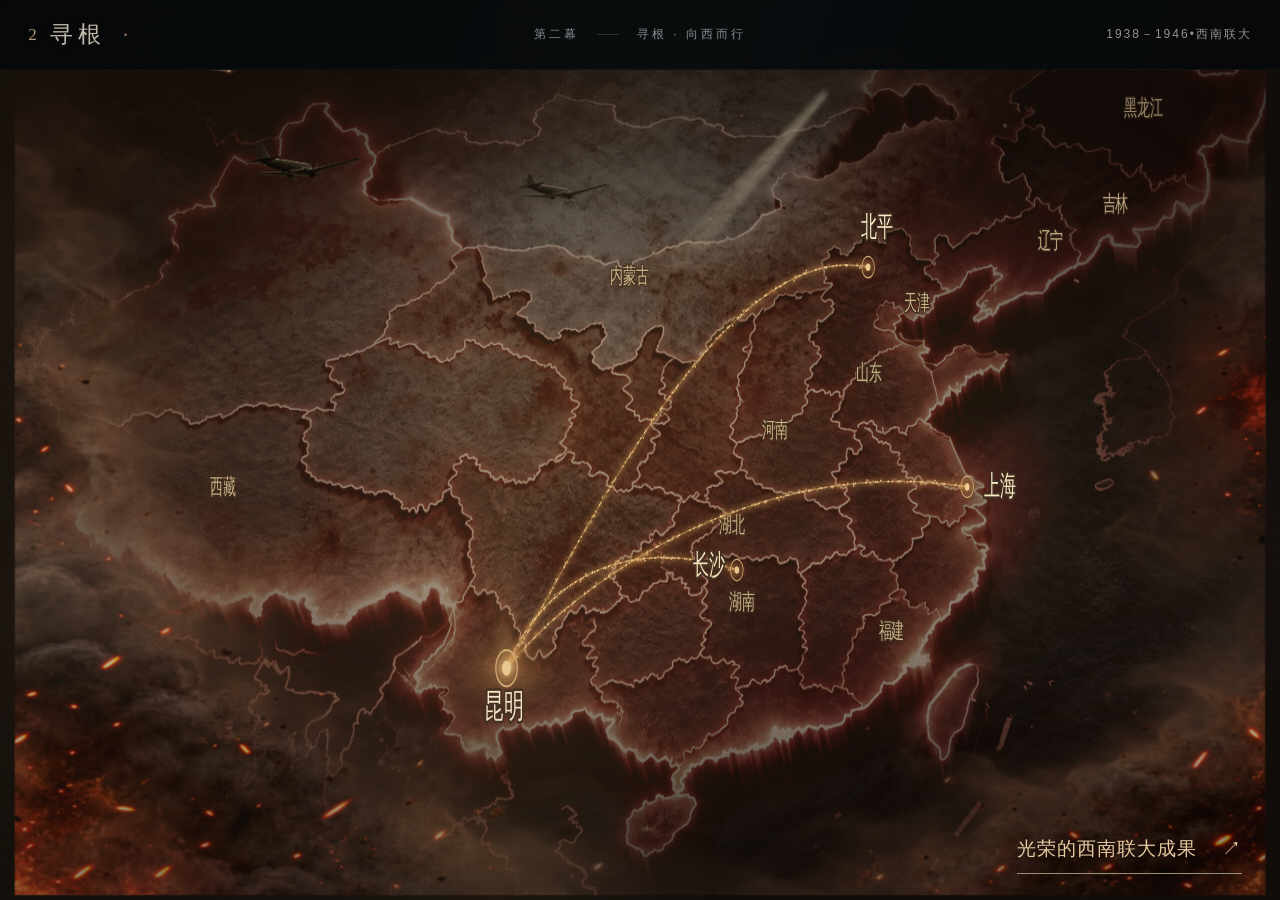
==== commit 06038275: "Autoplay archive recordings as questions change" ====
--- a/page2/index.html
+++ b/page2/index.html
@@ -3,20 +3,20 @@
 * @vue/shared v3.5.44
 * (c) 2018-present Yuxi (Evan) You and Vue contributors
 * @license MIT
-**/function en(e){const t=Object.create(null);for(const s of e.split(","))t[s]=1;return s=>s in t}const me={},kt=[],Qe=()=>{},jn=()=>!1,ms=e=>e.charCodeAt(0)===111&&e.charCodeAt(1)===110&&(e.charCodeAt(2)>122||e.charCodeAt(2)<97),ys=e=>e.startsWith("onUpdate:"),Se=Object.assign,tn=(e,t)=>{const s=e.indexOf(t);s>-1&&e.splice(s,1)},Wr=Object.prototype.hasOwnProperty,ce=(e,t)=>Wr.call(e,t),U=Array.isArray,mt=e=>Vt(e)==="[object Map]",vs=e=>Vt(e)==="[object Set]",zn=e=>Vt(e)==="[object Date]",J=e=>typeof e=="function",be=e=>typeof e=="string",et=e=>typeof e=="symbol",fe=e=>e!==null&&typeof e=="object",Kn=e=>(fe(e)||J(e))&&J(e.then)&&J(e.catch),Vn=Object.prototype.toString,Vt=e=>Vn.call(e),qr=e=>Vt(e).slice(8,-1),Un=e=>Vt(e)==="[object Object]",sn=e=>be(e)&&e!=="NaN"&&e[0]!=="-"&&""+parseInt(e,10)===e,Ut=en(",key,ref,ref_for,ref_key,onVnodeBeforeMount,onVnodeMounted,onVnodeBeforeUpdate,onVnodeUpdated,onVnodeBeforeUnmount,onVnodeUnmounted"),bs=e=>{const t=Object.create(null);return(s=>t[s]||(t[s]=e(s)))},Zr=/-\w/g,Ge=bs(e=>e.replace(Zr,t=>t.slice(1).toUpperCase())),Yr=/\B([A-Z])/g,yt=bs(e=>e.replace(Yr,"-$1").toLowerCase()),Gn=bs(e=>e.charAt(0).toUpperCase()+e.slice(1)),nn=bs(e=>e?`on${Gn(e)}`:""),tt=(e,t)=>!Object.is(e,t),rn=(e,...t)=>{for(let s=0;s<e.length;s++)e[s](...t)},Wn=(e,t,s,n=!1)=>{Object.defineProperty(e,t,{configurable:!0,enumerable:!1,writable:n,value:s})},Jr=e=>{const t=parseFloat(e);return isNaN(t)?e:t},Xr=e=>{const t=be(e)?Number(e):NaN;return isNaN(t)?e:t};let qn;const xs=()=>qn||(qn=typeof globalThis<"u"?globalThis:typeof self<"u"?self:typeof window<"u"?window:typeof global<"u"?global:{});function Ce(e){if(U(e)){const t={};for(let s=0;s<e.length;s++){const n=e[s],i=be(n)?so(n):Ce(n);if(i)for(const r in i)t[r]=i[r]}return t}else if(be(e)||fe(e))return e}const Qr=/;(?![^(]*\))/g,eo=/:([^]+)/,to=/"(?:[^"\\]|\\[^])*"|'(?:[^'\\]|\\[^])*'|\\[^]|\/\*[^]*?\*\//g;function so(e){const t={};return e.replace(to,s=>s.startsWith("/*")?"":s).split(Qr).forEach(s=>{if(s){const n=s.split(eo);n.length>1&&(t[n[0].trim()]=n[1].trim())}}),t}function we(e){let t="";if(be(e))t=e;else if(U(e))for(let s=0;s<e.length;s++){const n=we(e[s]);n&&(t+=n+" ")}else if(fe(e))for(const s in e)e[s]&&(t+=s+" ");return t.trim()}const no=en("itemscope,allowfullscreen,formnovalidate,ismap,nomodule,novalidate,playsinline,readonly");function Zn(e){return!!e||e===""}function io(e,t,s){if(e.length!==t.length)return!1;let n=!0;for(let i=0;n&&i<e.length;i++)n=ws(e[i],t[i],s);return n}function Yn(e,t,s){if(e.size!==t.size)return!1;const n=Array.from(t),i=new Uint8Array(n.length);for(const r of e){let o=-1;for(let l=0;l<n.length;l++)if(!i[l]&&ws(r,n[l],s)){o=l;break}if(o<0)return!1;i[o]=1}return!0}function ro(e,t,s){let n=mt(e),i=mt(t);if(n||i||(n=vs(e),i=vs(t),n||i))return n&&i?Yn(e,t,s):!1;const r=Object.keys(e).length,o=Object.keys(t).length;if(r!==o)return!1;for(const l in e){const a=e.hasOwnProperty(l),f=t.hasOwnProperty(l);if(a&&!f||!a&&f||!ws(e[l],t[l],s))return!1}return String(e)===String(t)}function Jn(e,t,s,n){s||(s=[new Map,new Map]);const[i,r]=s;if(i.has(e)||r.has(t))return i.get(e)===t&&r.get(t)===e;i.set(e,t),r.set(t,e);const o=n(e,t,s);return i.delete(e),r.delete(t),o}function ws(e,t,s){if(e===t)return!0;let n=zn(e),i=zn(t);return n||i?n&&i?e.getTime()===t.getTime():!1:(n=et(e),i=et(t),n||i?e===t:(n=U(e),i=U(t),n||i?n&&i?Jn(e,t,s,io):!1:(n=fe(e),i=fe(t),n||i?!n||!i?!1:Jn(e,t,s,ro):String(e)===String(t))))}const Xn=e=>!!(e&&e.__v_isRef===!0),de=e=>be(e)?e:e==null?"":U(e)||fe(e)&&(e.toString===Vn||!J(e.toString))?Xn(e)?de(e.value):JSON.stringify(e,Qn,2):String(e),Qn=(e,t)=>Xn(t)?Qn(e,t.value):mt(t)?{[`Map(${t.size})`]:[...t.entries()].reduce((s,[n,i],r)=>(s[on(n,r)+" =>"]=i,s),{})}:vs(t)?{[`Set(${t.size})`]:[...t.values()].map(s=>on(s))}:et(t)?on(t):fe(t)&&!U(t)&&!Un(t)?String(t):t,on=(e,t="")=>{var s;return et(e)?`Symbol(${(s=e.description)!=null?s:t})`:e};/**
+**/function en(e){const t=Object.create(null);for(const s of e.split(","))t[s]=1;return s=>s in t}const me={},kt=[],Qe=()=>{},jn=()=>!1,ys=e=>e.charCodeAt(0)===111&&e.charCodeAt(1)===110&&(e.charCodeAt(2)>122||e.charCodeAt(2)<97),vs=e=>e.startsWith("onUpdate:"),Se=Object.assign,tn=(e,t)=>{const s=e.indexOf(t);s>-1&&e.splice(s,1)},Wr=Object.prototype.hasOwnProperty,ce=(e,t)=>Wr.call(e,t),U=Array.isArray,mt=e=>Vt(e)==="[object Map]",bs=e=>Vt(e)==="[object Set]",zn=e=>Vt(e)==="[object Date]",J=e=>typeof e=="function",be=e=>typeof e=="string",et=e=>typeof e=="symbol",fe=e=>e!==null&&typeof e=="object",Kn=e=>(fe(e)||J(e))&&J(e.then)&&J(e.catch),Vn=Object.prototype.toString,Vt=e=>Vn.call(e),qr=e=>Vt(e).slice(8,-1),Un=e=>Vt(e)==="[object Object]",sn=e=>be(e)&&e!=="NaN"&&e[0]!=="-"&&""+parseInt(e,10)===e,Ut=en(",key,ref,ref_for,ref_key,onVnodeBeforeMount,onVnodeMounted,onVnodeBeforeUpdate,onVnodeUpdated,onVnodeBeforeUnmount,onVnodeUnmounted"),xs=e=>{const t=Object.create(null);return(s=>t[s]||(t[s]=e(s)))},Zr=/-\w/g,Ge=xs(e=>e.replace(Zr,t=>t.slice(1).toUpperCase())),Yr=/\B([A-Z])/g,yt=xs(e=>e.replace(Yr,"-$1").toLowerCase()),Gn=xs(e=>e.charAt(0).toUpperCase()+e.slice(1)),nn=xs(e=>e?`on${Gn(e)}`:""),tt=(e,t)=>!Object.is(e,t),rn=(e,...t)=>{for(let s=0;s<e.length;s++)e[s](...t)},Wn=(e,t,s,n=!1)=>{Object.defineProperty(e,t,{configurable:!0,enumerable:!1,writable:n,value:s})},Jr=e=>{const t=parseFloat(e);return isNaN(t)?e:t},Xr=e=>{const t=be(e)?Number(e):NaN;return isNaN(t)?e:t};let qn;const ws=()=>qn||(qn=typeof globalThis<"u"?globalThis:typeof self<"u"?self:typeof window<"u"?window:typeof global<"u"?global:{});function Ce(e){if(U(e)){const t={};for(let s=0;s<e.length;s++){const n=e[s],i=be(n)?so(n):Ce(n);if(i)for(const r in i)t[r]=i[r]}return t}else if(be(e)||fe(e))return e}const Qr=/;(?![^(]*\))/g,eo=/:([^]+)/,to=/"(?:[^"\\]|\\[^])*"|'(?:[^'\\]|\\[^])*'|\\[^]|\/\*[^]*?\*\//g;function so(e){const t={};return e.replace(to,s=>s.startsWith("/*")?"":s).split(Qr).forEach(s=>{if(s){const n=s.split(eo);n.length>1&&(t[n[0].trim()]=n[1].trim())}}),t}function we(e){let t="";if(be(e))t=e;else if(U(e))for(let s=0;s<e.length;s++){const n=we(e[s]);n&&(t+=n+" ")}else if(fe(e))for(const s in e)e[s]&&(t+=s+" ");return t.trim()}const no=en("itemscope,allowfullscreen,formnovalidate,ismap,nomodule,novalidate,playsinline,readonly");function Zn(e){return!!e||e===""}function io(e,t,s){if(e.length!==t.length)return!1;let n=!0;for(let i=0;n&&i<e.length;i++)n=_s(e[i],t[i],s);return n}function Yn(e,t,s){if(e.size!==t.size)return!1;const n=Array.from(t),i=new Uint8Array(n.length);for(const r of e){let o=-1;for(let l=0;l<n.length;l++)if(!i[l]&&_s(r,n[l],s)){o=l;break}if(o<0)return!1;i[o]=1}return!0}function ro(e,t,s){let n=mt(e),i=mt(t);if(n||i||(n=bs(e),i=bs(t),n||i))return n&&i?Yn(e,t,s):!1;const r=Object.keys(e).length,o=Object.keys(t).length;if(r!==o)return!1;for(const l in e){const a=e.hasOwnProperty(l),f=t.hasOwnProperty(l);if(a&&!f||!a&&f||!_s(e[l],t[l],s))return!1}return String(e)===String(t)}function Jn(e,t,s,n){s||(s=[new Map,new Map]);const[i,r]=s;if(i.has(e)||r.has(t))return i.get(e)===t&&r.get(t)===e;i.set(e,t),r.set(t,e);const o=n(e,t,s);return i.delete(e),r.delete(t),o}function _s(e,t,s){if(e===t)return!0;let n=zn(e),i=zn(t);return n||i?n&&i?e.getTime()===t.getTime():!1:(n=et(e),i=et(t),n||i?e===t:(n=U(e),i=U(t),n||i?n&&i?Jn(e,t,s,io):!1:(n=fe(e),i=fe(t),n||i?!n||!i?!1:Jn(e,t,s,ro):String(e)===String(t))))}const Xn=e=>!!(e&&e.__v_isRef===!0),de=e=>be(e)?e:e==null?"":U(e)||fe(e)&&(e.toString===Vn||!J(e.toString))?Xn(e)?de(e.value):JSON.stringify(e,Qn,2):String(e),Qn=(e,t)=>Xn(t)?Qn(e,t.value):mt(t)?{[`Map(${t.size})`]:[...t.entries()].reduce((s,[n,i],r)=>(s[on(n,r)+" =>"]=i,s),{})}:bs(t)?{[`Set(${t.size})`]:[...t.values()].map(s=>on(s))}:et(t)?on(t):fe(t)&&!U(t)&&!Un(t)?String(t):t,on=(e,t="")=>{var s;return et(e)?`Symbol(${(s=e.description)!=null?s:t})`:e};/**
 * @vue/reactivity v3.5.44
 * (c) 2018-present Yuxi (Evan) You and Vue contributors
 * @license MIT
-**/let ke;class oo{constructor(t=!1){this.detached=t,this._active=!0,this._on=0,this.effects=[],this.cleanups=[],this._isPaused=!1,this._warnOnRun=!0,this.__v_skip=!0,!t&&ke&&(ke.active?(this.parent=ke,this.index=(ke.scopes||(ke.scopes=[])).push(this)-1):(this._active=!1,this._warnOnRun=!1))}get active(){return this._active}pause(){if(this._active){this._isPaused=!0;let t,s;if(this.scopes){const n=this.scopes.slice();for(t=0,s=n.length;t<s;t++)n[t].pause()}for(t=0,s=this.effects.length;t<s;t++)this.effects[t].pause()}}resume(){if(this._active&&this._isPaused){this._isPaused=!1;let t,s;if(this.scopes){const i=this.scopes.slice();for(t=0,s=i.length;t<s;t++)i[t].resume()}const n=this.effects.slice();for(t=0,s=n.length;t<s;t++)n[t].resume()}}run(t){if(this._active){const s=ke;try{return ke=this,t()}finally{ke=s}}}on(){++this._on===1&&(this.prevScope=ke,ke=this)}off(){if(this._on>0&&--this._on===0){if(ke===this)ke=this.prevScope;else{let t=ke;for(;t;){if(t.prevScope===this){t.prevScope=this.prevScope;break}t=t.prevScope}}this.prevScope=void 0}}stop(t){if(this._active){this._active=!1;let s,n;for(s=0,n=this.effects.length;s<n;s++)this.effects[s].stop();for(this.effects.length=0,s=0,n=this.cleanups.length;s<n;s++)this.cleanups[s]();if(this.cleanups.length=0,this.scopes){const i=this.scopes.slice();for(s=0,n=i.length;s<n;s++)i[s].stop(!0);this.scopes.length=0}if(!this.detached&&this.parent&&!t){const i=this.parent.scopes.pop();i&&i!==this&&(this.parent.scopes[this.index]=i,i.index=this.index)}this.parent=void 0}}}function lo(){return ke}let ve;const ln=new WeakSet;class ei{constructor(t){this.fn=t,this.deps=void 0,this.depsTail=void 0,this.flags=5,this.next=void 0,this.cleanup=void 0,this.scheduler=void 0,ke&&(ke.active?ke.effects.push(this):this.flags&=-2)}pause(){this.flags|=64}resume(){this.flags&64&&(this.flags&=-65,ln.has(this)&&(ln.delete(this),this.trigger()))}notify(){this.flags&2&&!(this.flags&32)||this.flags&8||si(this)}run(){if(!(this.flags&1))return this.fn();this.flags|=2,li(this),ni(this);const t=ve,s=We;ve=this,We=!0;try{return this.fn()}finally{ii(this),ve=t,We=s,this.flags&=-3}}stop(){if(this.flags&1){for(let t=this.deps;t;t=t.nextDep)un(t);this.deps=this.depsTail=void 0,li(this),this.onStop&&this.onStop(),this.flags&=-2}}trigger(){this.flags&64?ln.add(this):this.scheduler?this.scheduler():this.runIfDirty()}runIfDirty(){cn(this)&&this.run()}get dirty(){return cn(this)}}let ti=0,Gt,Wt;function si(e,t=!1){if(e.flags|=8,t){e.next=Wt,Wt=e;return}e.next=Gt,Gt=e}function an(){ti++}function Ln(){if(--ti>0)return;if(Wt){let t=Wt;for(Wt=void 0;t;){const s=t.next;t.next=void 0,t.flags&=-9,t=s}}let e;for(;Gt;){let t=Gt;for(Gt=void 0;t;){const s=t.next;if(t.next=void 0,t.flags&=-9,t.flags&1)try{t.trigger()}catch(n){e||(e=n)}t=s}}if(e)throw e}function ni(e){for(let t=e.deps;t;t=t.nextDep)t.version=-1,t.prevActiveLink=t.dep.activeLink,t.dep.activeLink=t}function ii(e){let t,s=e.depsTail,n=s;for(;n;){const i=n.prevDep;n.version===-1?(n===s&&(s=i),un(n),ao(n)):t=n,n.dep.activeLink=n.prevActiveLink,n.prevActiveLink=void 0,n=i}e.deps=t,e.depsTail=s}function cn(e){for(let t=e.deps;t;t=t.nextDep)if(t.dep.version!==t.version||t.dep.computed&&(ri(t.dep.computed)||t.dep.version!==t.version))return!0;return!!e._dirty}function ri(e){if(e.flags&4&&!(e.flags&16)||(e.flags&=-17,e.globalVersion===qt)||(e.globalVersion=qt,!e.isSSR&&e.flags&128&&(!e.deps&&!e._dirty||!cn(e))))return;e.flags|=2;const t=e.dep,s=ve,n=We;ve=e,We=!0;try{ni(e);const i=e.fn(e._value);(t.version===0||tt(i,e._value))&&(e.flags|=128,e._value=i,t.version++)}catch(i){throw t.version++,i}finally{ve=s,We=n,ii(e),e.flags&=-3}}function un(e,t=!1){const{dep:s,prevSub:n,nextSub:i}=e;if(n&&(n.nextSub=i,e.prevSub=void 0),i&&(i.prevSub=n,e.nextSub=void 0),s.subs===e&&(s.subs=n,!n&&s.computed)){s.computed.flags&=-5;for(let r=s.computed.deps;r;r=r.nextDep)un(r,!0)}!t&&!--s.sc&&s.map&&s.map.delete(s.key)}function ao(e){const{prevDep:t,nextDep:s}=e;t&&(t.nextDep=s,e.prevDep=void 0),s&&(s.prevDep=t,e.nextDep=void 0)}let We=!0;const oi=[];function qe(){oi.push(We),We=!1}function Ze(){const e=oi.pop();We=e===void 0?!0:e}function li(e){const{cleanup:t}=e;if(e.cleanup=void 0,t){const s=ve;ve=void 0;try{t()}finally{ve=s}}}let qt=0;class Lo{constructor(t,s){this.sub=t,this.dep=s,this.version=s.version,this.nextDep=this.prevDep=this.nextSub=this.prevSub=this.prevActiveLink=void 0}}class fn{constructor(t){this.computed=t,this.version=0,this.activeLink=void 0,this.subs=void 0,this.map=void 0,this.key=void 0,this.sc=0,this.__v_skip=!0}track(t){if(!ve||!We||ve===this.computed)return;let s=this.activeLink;if(s===void 0||s.sub!==ve)s=this.activeLink=new Lo(ve,this),ve.deps?(s.prevDep=ve.depsTail,ve.depsTail.nextDep=s,ve.depsTail=s):ve.deps=ve.depsTail=s,ai(s);else if(s.version===-1&&(s.version=this.version,s.nextDep)){const n=s.nextDep;n.prevDep=s.prevDep,s.prevDep&&(s.prevDep.nextDep=n),s.prevDep=ve.depsTail,s.nextDep=void 0,ve.depsTail.nextDep=s,ve.depsTail=s,ve.deps===s&&(ve.deps=n)}return s}trigger(t){this.version++,qt++,this.notify(t)}notify(t){an();try{for(let s=this.subs;s;s=s.prevSub)s.sub.notify()&&s.sub.dep.notify()}finally{Ln()}}}function ai(e){if(e.dep.sc++,e.sub.flags&4){const t=e.dep.computed;if(t&&!e.dep.subs){t.flags|=20;for(let n=t.deps;n;n=n.nextDep)ai(n)}const s=e.dep.subs;s!==e&&(e.prevSub=s,s&&(s.nextSub=e)),e.dep.subs=e}}const dn=new WeakMap,Tt=Symbol(""),hn=Symbol(""),Zt=Symbol("");function Ae(e,t,s){if(We&&ve){let n=dn.get(e);n||dn.set(e,n=new Map);let i=n.get(s);i||(n.set(s,i=new fn),i.map=n,i.key=s),i.track()}}function ct(e,t,s,n,i,r){const o=dn.get(e);if(!o){qt++;return}const l=a=>{a&&a.trigger()};if(an(),t==="clear")o.forEach(l);else{const a=U(e),f=a&&sn(s);if(a&&s==="length"){const u=Number(n);o.forEach((h,m)=>{(m==="length"||m===Zt||!et(m)&&m>=u)&&l(h)})}else switch((s!==void 0||o.has(void 0))&&l(o.get(s)),f&&l(o.get(Zt)),t){case"add":a?f&&l(o.get("length")):(l(o.get(Tt)),mt(e)&&l(o.get(hn)));break;case"delete":a||(l(o.get(Tt)),mt(e)&&l(o.get(hn)));break;case"set":mt(e)&&l(o.get(Tt));break}}Ln()}function Nt(e){const t=ie(e);return t===e||(Ae(t,"iterate",Zt),He(e))?t:nt(e)?vt(e)?t.map(s=>bt(je(s))):t.map(bt):t.map(je)}function _s(e){return Ae(e=ie(e),"iterate",Zt),e}function st(e,t){return nt(e)?bt(vt(e)?je(t):t):je(t)}const co={__proto__:null,[Symbol.iterator](){return pn(this,Symbol.iterator,e=>st(this,e))},concat(...e){return Nt(this).concat(...e.map(t=>U(t)?Nt(t):t))},entries(){return pn(this,"entries",e=>(e[1]=st(this,e[1]),e))},every(e,t){return ut(this,"every",e,t,void 0,arguments)},filter(e,t){return ut(this,"filter",e,t,s=>s.map(n=>st(this,n)),arguments)},find(e,t){return ut(this,"find",e,t,s=>st(this,s),arguments)},findIndex(e,t){return ut(this,"findIndex",e,t,void 0,arguments)},findLast(e,t){return ut(this,"findLast",e,t,s=>st(this,s),arguments)},findLastIndex(e,t){return ut(this,"findLastIndex",e,t,void 0,arguments)},forEach(e,t){return ut(this,"forEach",e,t,void 0,arguments)},includes(...e){return gn(this,"includes",e)},indexOf(...e){return gn(this,"indexOf",e)},join(e){return Nt(this).join(e)},lastIndexOf(...e){return gn(this,"lastIndexOf",e)},map(e,t){return ut(this,"map",e,t,void 0,arguments)},pop(){return Yt(this,"pop")},push(...e){return Yt(this,"push",e)},reduce(e,...t){return ui(this,"reduce",e,t)},reduceRight(e,...t){return ui(this,"reduceRight",e,t)},shift(){return Yt(this,"shift")},some(e,t){return ut(this,"some",e,t,void 0,arguments)},splice(...e){return Yt(this,"splice",e)},toReversed(){return Nt(this).toReversed()},toSorted(e){return Nt(this).toSorted(e)},toSpliced(...e){return Nt(this).toSpliced(...e)},unshift(...e){return Yt(this,"unshift",e)},values(){return pn(this,"values",e=>st(this,e))}};function pn(e,t,s){const n=_s(e),i=n[t],r=i.call(n);if(n!==e&&!He(e)){if(r[Symbol.toStringTag]==="Array Iterator"){const o=Object.create(Object.getPrototypeOf(r));return o.next=()=>Li(r.next(),s),i!==ci[t]&&Object.defineProperties(o,{return:{get(){const l=r.return;return typeof l=="function"?l.bind(r):l}},throw:{get(){const l=r.throw;return typeof l=="function"?l.bind(r):l}}}),o}r._next=r.next,r.next=()=>Li(r._next(),s)}return r}function Li(e,t){return e.done||(e.value=t(e.value)),e}const ci=Array.prototype;function ut(e,t,s,n,i,r){const o=_s(e),l=o!==e&&!He(e),a=o[t];if(a!==ci[t]){const h=a.apply(e,r);return l?je(h):h}let f=s;o!==e&&(l?f=function(h,m){return s.call(this,st(e,h),m,e)}:s.length>2&&(f=function(h,m){return s.call(this,h,m,e)}));const u=a.call(o,f,n);return l&&i?i(u):u}function ui(e,t,s,n){const i=_s(e),r=i!==e&&!He(e);let o=s,l=!1;i!==e&&(r?(l=n.length===0,o=function(f,u,h){return l&&(l=!1,f=st(e,f)),s.call(this,f,st(e,u),h,e)}):s.length>3&&(o=function(f,u,h){return s.call(this,f,u,h,e)}));const a=i[t](o,...n);return l?st(e,a):a}function gn(e,t,s){const n=ie(e);Ae(n,"iterate",Zt);const i=n[t](...s);return(i===-1||i===!1)&&bn(s[0])?(s[0]=ie(s[0]),n[t](...s)):i}function Yt(e,t,s=[]){qe(),an();const n=ie(e)[t].apply(e,s);return Ln(),Ze(),n}const uo=en("__proto__,__v_isRef,__isVue"),fi=new Set(Object.getOwnPropertyNames(Symbol).filter(e=>e!=="arguments"&&e!=="caller").map(e=>Symbol[e]).filter(et));function fo(e){et(e)||(e=String(e));const t=ie(this);return Ae(t,"has",e),t.hasOwnProperty(e)}class di{constructor(t=!1,s=!1){this._isReadonly=t,this._isShallow=s}get(t,s,n){if(s==="__v_skip")return t.__v_skip;const i=this._isReadonly,r=this._isShallow;if(s==="__v_isReactive")return!i;if(s==="__v_isReadonly")return i;if(s==="__v_isShallow")return r;if(s==="__v_raw")return n===(i?r?vi:yi:r?mi:gi).get(t)||Object.getPrototypeOf(t)===Object.getPrototypeOf(n)?t:void 0;const o=U(t);if(!i){let a;if(o&&(a=co[s]))return a;if(s==="hasOwnProperty")return fo}const l=Reflect.get(t,s,Te(t)?t:n);if((et(s)?fi.has(s):uo(s))||(i||Ae(t,"get",s),r))return l;if(Te(l)){const a=o&&sn(s)?l:l.value;return i&&fe(a)?vn(a):a}return fe(l)?i?vn(l):yn(l):l}}class hi extends di{constructor(t=!1){super(!1,t)}set(t,s,n,i){let r=t[s];const o=U(t)&&sn(s);if(!this._isShallow){const f=nt(r);if(!He(n)&&!nt(n)&&(r=ie(r),n=ie(n)),!o&&Te(r)&&!Te(n))return f||(r.value=n),!0}const l=o?Number(s)<t.length:ce(t,s),a=Reflect.set(t,s,n,Te(t)?t:i);return t===ie(i)&&a&&(l?tt(n,r)&&ct(t,"set",s,n):ct(t,"add",s,n)),a}deleteProperty(t,s){const n=ce(t,s);t[s];const i=Reflect.deleteProperty(t,s);return i&&n&&ct(t,"delete",s,void 0),i}has(t,s){const n=Reflect.has(t,s);return(!et(s)||!fi.has(s))&&Ae(t,"has",s),n}ownKeys(t){return Ae(t,"iterate",U(t)?"length":Tt),Reflect.ownKeys(t)}}class pi extends di{constructor(t=!1){super(!0,t)}set(t,s){return!0}deleteProperty(t,s){return!0}}const ho=new hi,po=new pi,go=new hi(!0),mo=new pi(!0),mn=e=>e,Cs=e=>Reflect.getPrototypeOf(e);function yo(e,t,s){return function(...n){const i=this.__v_raw,r=ie(i),o=mt(r),l=e==="entries"||e===Symbol.iterator&&o,a=e==="keys"&&o,f=i[e](...n),u=s?mn:t?bt:je;return!t&&Ae(r,"iterate",a?hn:Tt),Se(Object.create(f),{next(){const{value:h,done:m}=f.next();return m?{value:h,done:m}:{value:l?[u(h[0]),u(h[1])]:u(h),done:m}}})}}function $s(e){return function(...t){return e==="delete"?!1:e==="clear"?void 0:this}}function vo(e,t){const s={get(i){const r=this.__v_raw,o=ie(r),l=ie(i);e||(tt(i,l)&&Ae(o,"get",i),Ae(o,"get",l));const{has:a}=Cs(o),f=t?mn:e?bt:je;if(a.call(o,i))return f(r.get(i));if(a.call(o,l))return f(r.get(l));r!==o&&r.get(i)},get size(){const i=this.__v_raw;return!e&&Ae(ie(i),"iterate",Tt),i.size},has(i){const r=this.__v_raw,o=ie(r),l=ie(i);return e||(tt(i,l)&&Ae(o,"has",i),Ae(o,"has",l)),i===l?r.has(i):r.has(i)||r.has(l)},forEach(i,r){const o=this,l=o.__v_raw,a=ie(l),f=t?mn:e?bt:je;return!e&&Ae(a,"iterate",Tt),l.forEach((u,h)=>i.call(r,f(u),f(h),o))}};return Se(s,e?{add:$s("add"),set:$s("set"),delete:$s("delete"),clear:$s("clear")}:{add(i){const r=ie(this),o=Cs(r),l=ie(i),a=!t&&!He(i)&&!nt(i)?l:i;return o.has.call(r,a)||tt(i,a)&&o.has.call(r,i)||tt(l,a)&&o.has.call(r,l)||(r.add(a),ct(r,"add",a,a)),this},set(i,r){!t&&!He(r)&&!nt(r)&&(r=ie(r));const o=ie(this),{has:l,get:a}=Cs(o);let f=l.call(o,i);f||(i=ie(i),f=l.call(o,i));const u=a.call(o,i);return o.set(i,r),f?tt(r,u)&&ct(o,"set",i,r):ct(o,"add",i,r),this},delete(i){const r=ie(this),{has:o,get:l}=Cs(r);let a=o.call(r,i);a||(i=ie(i),a=o.call(r,i)),l&&l.call(r,i);const f=r.delete(i);return a&&ct(r,"delete",i,void 0),f},clear(){const i=ie(this),r=i.size!==0,o=i.clear();return r&&ct(i,"clear",void 0,void 0),o}}),["keys","values","entries",Symbol.iterator].forEach(i=>{s[i]=yo(i,e,t)}),s}function Ss(e,t){const s=vo(e,t);return(n,i,r)=>i==="__v_isReactive"?!e:i==="__v_isReadonly"?e:i==="__v_isShallow"?t:i==="__v_raw"?n:Reflect.get(ce(s,i)&&i in n?s:n,i,r)}const bo={get:Ss(!1,!1)},xo={get:Ss(!1,!0)},wo={get:Ss(!0,!1)},_o={get:Ss(!0,!0)},gi=new WeakMap,mi=new WeakMap,yi=new WeakMap,vi=new WeakMap;function Co(e){switch(e){case"Object":case"Array":return 1;case"Map":case"Set":case"WeakMap":case"WeakSet":return 2;default:return 0}}function yn(e){return nt(e)?e:ks(e,!1,ho,bo,gi)}function $o(e){return ks(e,!1,go,xo,mi)}function vn(e){return ks(e,!0,po,wo,yi)}function rL(e){return ks(e,!0,mo,_o,vi)}function ks(e,t,s,n,i){if(!fe(e)||e.__v_raw&&!(t&&e.__v_isReactive)||e.__v_skip||!Object.isExtensible(e))return e;const r=i.get(e);if(r)return r;const o=Co(qr(e));if(o===0)return e;const l=new Proxy(e,o===2?n:s);return i.set(e,l),l}function vt(e){return nt(e)?vt(e.__v_raw):!!(e&&e.__v_isReactive)}function nt(e){return!!(e&&e.__v_isReadonly)}function He(e){return!!(e&&e.__v_isShallow)}function bn(e){return e?!!e.__v_raw:!1}function ie(e){const t=e&&e.__v_raw;return t?ie(t):e}function So(e){return!ce(e,"__v_skip")&&Object.isExtensible(e)&&Wn(e,"__v_skip",!0),e}const je=e=>fe(e)?yn(e):e,bt=e=>fe(e)?vn(e):e;function Te(e){return e?e.__v_isRef===!0:!1}function X(e){return ko(e,!1)}function ko(e,t){return Te(e)?e:new To(e,t)}class To{constructor(t,s){this.dep=new fn,this.__v_isRef=!0,this.__v_isShallow=!1,this._rawValue=s?t:ie(t),this._value=s?t:je(t),this.__v_isShallow=s}get value(){return this.dep.track(),this._value}set value(t){const s=this._rawValue,n=this.__v_isShallow||He(t)||nt(t);t=n?t:ie(t),tt(t,s)&&(this._rawValue=t,this._value=n?t:je(t),this.dep.trigger())}}function xt(e){return Te(e)?e.value:e}const Mo={get:(e,t,s)=>t==="__v_raw"?e:xt(Reflect.get(e,t,s)),set:(e,t,s,n)=>{const i=e[t];return Te(i)&&!Te(s)?(i.value=s,!0):Reflect.set(e,t,s,n)}};function bi(e){return vt(e)?e:new Proxy(e,Mo)}class Ao{constructor(t,s,n){this.fn=t,this.setter=s,this._value=void 0,this.dep=new fn(this),this.__v_isRef=!0,this.deps=void 0,this.depsTail=void 0,this.flags=16,this.globalVersion=qt-1,this.next=void 0,this.effect=this,this.__v_isReadonly=!s,this.isSSR=n}notify(){if(this.flags|=16,!(this.flags&8)&&ve!==this)return si(this,!0),!0}get value(){const t=this.dep.track();return ri(this),t&&(t.version=this.dep.version),this._value}set value(t){this.setter&&this.setter(t)}}function Eo(e,t,s=!1){let n,i;return J(e)?n=e:(n=e.get,i=e.set),new Ao(n,i,s)}const Ts={},Ms=new WeakMap;let Mt;function Oo(e,t=!1,s=Mt){if(s){let n=Ms.get(s);n||Ms.set(s,n=[]),n.push(e)}}function Po(e,t,s=me){const{immediate:n,deep:i,once:r,scheduler:o,augmentJob:l,call:a}=s,f=R=>i?R:He(R)||i===!1||i===0?ft(R,1):ft(R);let u,h,m,_,M=!1,$=!1;if(Te(e)?(h=()=>e.value,M=He(e)):vt(e)?(h=()=>f(e),M=!0):U(e)?($=!0,M=e.some(R=>vt(R)||He(R)),h=()=>e.map(R=>{if(Te(R))return R.value;if(vt(R))return f(R);if(J(R))return a?a(R,2):R()})):J(e)?t?h=a?()=>a(e,2):e:h=()=>{if(m){qe();try{m()}finally{Ze()}}const R=Mt;Mt=u;try{return a?a(e,3,[_]):e(_)}finally{Mt=R}}:h=Qe,t&&i){const R=h,q=i===!0?1/0:i;h=()=>ft(R(),q)}const G=lo(),W=()=>{u.stop(),G&&G.active&&tn(G.effects,u)};if(r&&t){const R=t;t=(...q)=>{try{return R(...q)}finally{W()}}}let B=$?new Array(e.length).fill(Ts):Ts;const V=R=>{if(!(!(u.flags&1)||!u.dirty&&!R))if(t){const q=u.run();if(R||i||M||($?q.some((re,Q)=>tt(re,B[Q])):tt(q,B))){const re=Mt;qe();try{m&&m(),Mt=u;const Q=[q,B===Ts?void 0:$&&B[0]===Ts?[]:B,_];B=q,a?a(t,3,Q):t(...Q)}finally{Mt=re,Ze()}}}else u.run()};return l&&l(V),u=new ei(h),u.scheduler=o?()=>o(V,!1):V,_=R=>Oo(R,!1,u),m=u.onStop=()=>{const R=Ms.get(u);if(R){if(a)a(R,4);else for(const q of R)q();Ms.delete(u)}},t?n?V(!0):B=u.run():o?o(V.bind(null,!0),!0):u.run(),W.pause=u.pause.bind(u),W.resume=u.resume.bind(u),W.stop=W,W}function ft(e,t=1/0,s){if(t<=0||!fe(e)||e.__v_skip||(s=s||new Map,(s.get(e)||0)>=t))return e;if(s.set(e,t),t--,Te(e))ft(e.value,t,s);else if(U(e))for(let n=0;n<e.length;n++)ft(e[n],t,s);else if(vs(e)||mt(e))e.forEach(n=>{ft(n,t,s)});else if(Un(e)){for(const n in e)ft(e[n],t,s);for(const n of Object.getOwnPropertySymbols(e))Object.prototype.propertyIsEnumerable.call(e,n)&&ft(e[n],t,s)}return e}/**
+**/let ke;class oo{constructor(t=!1){this.detached=t,this._active=!0,this._on=0,this.effects=[],this.cleanups=[],this._isPaused=!1,this._warnOnRun=!0,this.__v_skip=!0,!t&&ke&&(ke.active?(this.parent=ke,this.index=(ke.scopes||(ke.scopes=[])).push(this)-1):(this._active=!1,this._warnOnRun=!1))}get active(){return this._active}pause(){if(this._active){this._isPaused=!0;let t,s;if(this.scopes){const n=this.scopes.slice();for(t=0,s=n.length;t<s;t++)n[t].pause()}for(t=0,s=this.effects.length;t<s;t++)this.effects[t].pause()}}resume(){if(this._active&&this._isPaused){this._isPaused=!1;let t,s;if(this.scopes){const i=this.scopes.slice();for(t=0,s=i.length;t<s;t++)i[t].resume()}const n=this.effects.slice();for(t=0,s=n.length;t<s;t++)n[t].resume()}}run(t){if(this._active){const s=ke;try{return ke=this,t()}finally{ke=s}}}on(){++this._on===1&&(this.prevScope=ke,ke=this)}off(){if(this._on>0&&--this._on===0){if(ke===this)ke=this.prevScope;else{let t=ke;for(;t;){if(t.prevScope===this){t.prevScope=this.prevScope;break}t=t.prevScope}}this.prevScope=void 0}}stop(t){if(this._active){this._active=!1;let s,n;for(s=0,n=this.effects.length;s<n;s++)this.effects[s].stop();for(this.effects.length=0,s=0,n=this.cleanups.length;s<n;s++)this.cleanups[s]();if(this.cleanups.length=0,this.scopes){const i=this.scopes.slice();for(s=0,n=i.length;s<n;s++)i[s].stop(!0);this.scopes.length=0}if(!this.detached&&this.parent&&!t){const i=this.parent.scopes.pop();i&&i!==this&&(this.parent.scopes[this.index]=i,i.index=this.index)}this.parent=void 0}}}function lo(){return ke}let ve;const ln=new WeakSet;class ei{constructor(t){this.fn=t,this.deps=void 0,this.depsTail=void 0,this.flags=5,this.next=void 0,this.cleanup=void 0,this.scheduler=void 0,ke&&(ke.active?ke.effects.push(this):this.flags&=-2)}pause(){this.flags|=64}resume(){this.flags&64&&(this.flags&=-65,ln.has(this)&&(ln.delete(this),this.trigger()))}notify(){this.flags&2&&!(this.flags&32)||this.flags&8||si(this)}run(){if(!(this.flags&1))return this.fn();this.flags|=2,li(this),ni(this);const t=ve,s=We;ve=this,We=!0;try{return this.fn()}finally{ii(this),ve=t,We=s,this.flags&=-3}}stop(){if(this.flags&1){for(let t=this.deps;t;t=t.nextDep)un(t);this.deps=this.depsTail=void 0,li(this),this.onStop&&this.onStop(),this.flags&=-2}}trigger(){this.flags&64?ln.add(this):this.scheduler?this.scheduler():this.runIfDirty()}runIfDirty(){cn(this)&&this.run()}get dirty(){return cn(this)}}let ti=0,Gt,Wt;function si(e,t=!1){if(e.flags|=8,t){e.next=Wt,Wt=e;return}e.next=Gt,Gt=e}function an(){ti++}function Ln(){if(--ti>0)return;if(Wt){let t=Wt;for(Wt=void 0;t;){const s=t.next;t.next=void 0,t.flags&=-9,t=s}}let e;for(;Gt;){let t=Gt;for(Gt=void 0;t;){const s=t.next;if(t.next=void 0,t.flags&=-9,t.flags&1)try{t.trigger()}catch(n){e||(e=n)}t=s}}if(e)throw e}function ni(e){for(let t=e.deps;t;t=t.nextDep)t.version=-1,t.prevActiveLink=t.dep.activeLink,t.dep.activeLink=t}function ii(e){let t,s=e.depsTail,n=s;for(;n;){const i=n.prevDep;n.version===-1?(n===s&&(s=i),un(n),ao(n)):t=n,n.dep.activeLink=n.prevActiveLink,n.prevActiveLink=void 0,n=i}e.deps=t,e.depsTail=s}function cn(e){for(let t=e.deps;t;t=t.nextDep)if(t.dep.version!==t.version||t.dep.computed&&(ri(t.dep.computed)||t.dep.version!==t.version))return!0;return!!e._dirty}function ri(e){if(e.flags&4&&!(e.flags&16)||(e.flags&=-17,e.globalVersion===qt)||(e.globalVersion=qt,!e.isSSR&&e.flags&128&&(!e.deps&&!e._dirty||!cn(e))))return;e.flags|=2;const t=e.dep,s=ve,n=We;ve=e,We=!0;try{ni(e);const i=e.fn(e._value);(t.version===0||tt(i,e._value))&&(e.flags|=128,e._value=i,t.version++)}catch(i){throw t.version++,i}finally{ve=s,We=n,ii(e),e.flags&=-3}}function un(e,t=!1){const{dep:s,prevSub:n,nextSub:i}=e;if(n&&(n.nextSub=i,e.prevSub=void 0),i&&(i.prevSub=n,e.nextSub=void 0),s.subs===e&&(s.subs=n,!n&&s.computed)){s.computed.flags&=-5;for(let r=s.computed.deps;r;r=r.nextDep)un(r,!0)}!t&&!--s.sc&&s.map&&s.map.delete(s.key)}function ao(e){const{prevDep:t,nextDep:s}=e;t&&(t.nextDep=s,e.prevDep=void 0),s&&(s.prevDep=t,e.nextDep=void 0)}let We=!0;const oi=[];function qe(){oi.push(We),We=!1}function Ze(){const e=oi.pop();We=e===void 0?!0:e}function li(e){const{cleanup:t}=e;if(e.cleanup=void 0,t){const s=ve;ve=void 0;try{t()}finally{ve=s}}}let qt=0;class Lo{constructor(t,s){this.sub=t,this.dep=s,this.version=s.version,this.nextDep=this.prevDep=this.nextSub=this.prevSub=this.prevActiveLink=void 0}}class fn{constructor(t){this.computed=t,this.version=0,this.activeLink=void 0,this.subs=void 0,this.map=void 0,this.key=void 0,this.sc=0,this.__v_skip=!0}track(t){if(!ve||!We||ve===this.computed)return;let s=this.activeLink;if(s===void 0||s.sub!==ve)s=this.activeLink=new Lo(ve,this),ve.deps?(s.prevDep=ve.depsTail,ve.depsTail.nextDep=s,ve.depsTail=s):ve.deps=ve.depsTail=s,ai(s);else if(s.version===-1&&(s.version=this.version,s.nextDep)){const n=s.nextDep;n.prevDep=s.prevDep,s.prevDep&&(s.prevDep.nextDep=n),s.prevDep=ve.depsTail,s.nextDep=void 0,ve.depsTail.nextDep=s,ve.depsTail=s,ve.deps===s&&(ve.deps=n)}return s}trigger(t){this.version++,qt++,this.notify(t)}notify(t){an();try{for(let s=this.subs;s;s=s.prevSub)s.sub.notify()&&s.sub.dep.notify()}finally{Ln()}}}function ai(e){if(e.dep.sc++,e.sub.flags&4){const t=e.dep.computed;if(t&&!e.dep.subs){t.flags|=20;for(let n=t.deps;n;n=n.nextDep)ai(n)}const s=e.dep.subs;s!==e&&(e.prevSub=s,s&&(s.nextSub=e)),e.dep.subs=e}}const dn=new WeakMap,Tt=Symbol(""),hn=Symbol(""),Zt=Symbol("");function Ae(e,t,s){if(We&&ve){let n=dn.get(e);n||dn.set(e,n=new Map);let i=n.get(s);i||(n.set(s,i=new fn),i.map=n,i.key=s),i.track()}}function ct(e,t,s,n,i,r){const o=dn.get(e);if(!o){qt++;return}const l=a=>{a&&a.trigger()};if(an(),t==="clear")o.forEach(l);else{const a=U(e),f=a&&sn(s);if(a&&s==="length"){const u=Number(n);o.forEach((h,m)=>{(m==="length"||m===Zt||!et(m)&&m>=u)&&l(h)})}else switch((s!==void 0||o.has(void 0))&&l(o.get(s)),f&&l(o.get(Zt)),t){case"add":a?f&&l(o.get("length")):(l(o.get(Tt)),mt(e)&&l(o.get(hn)));break;case"delete":a||(l(o.get(Tt)),mt(e)&&l(o.get(hn)));break;case"set":mt(e)&&l(o.get(Tt));break}}Ln()}function Nt(e){const t=ie(e);return t===e||(Ae(t,"iterate",Zt),He(e))?t:nt(e)?vt(e)?t.map(s=>bt(je(s))):t.map(bt):t.map(je)}function Cs(e){return Ae(e=ie(e),"iterate",Zt),e}function st(e,t){return nt(e)?bt(vt(e)?je(t):t):je(t)}const co={__proto__:null,[Symbol.iterator](){return pn(this,Symbol.iterator,e=>st(this,e))},concat(...e){return Nt(this).concat(...e.map(t=>U(t)?Nt(t):t))},entries(){return pn(this,"entries",e=>(e[1]=st(this,e[1]),e))},every(e,t){return ut(this,"every",e,t,void 0,arguments)},filter(e,t){return ut(this,"filter",e,t,s=>s.map(n=>st(this,n)),arguments)},find(e,t){return ut(this,"find",e,t,s=>st(this,s),arguments)},findIndex(e,t){return ut(this,"findIndex",e,t,void 0,arguments)},findLast(e,t){return ut(this,"findLast",e,t,s=>st(this,s),arguments)},findLastIndex(e,t){return ut(this,"findLastIndex",e,t,void 0,arguments)},forEach(e,t){return ut(this,"forEach",e,t,void 0,arguments)},includes(...e){return gn(this,"includes",e)},indexOf(...e){return gn(this,"indexOf",e)},join(e){return Nt(this).join(e)},lastIndexOf(...e){return gn(this,"lastIndexOf",e)},map(e,t){return ut(this,"map",e,t,void 0,arguments)},pop(){return Yt(this,"pop")},push(...e){return Yt(this,"push",e)},reduce(e,...t){return ui(this,"reduce",e,t)},reduceRight(e,...t){return ui(this,"reduceRight",e,t)},shift(){return Yt(this,"shift")},some(e,t){return ut(this,"some",e,t,void 0,arguments)},splice(...e){return Yt(this,"splice",e)},toReversed(){return Nt(this).toReversed()},toSorted(e){return Nt(this).toSorted(e)},toSpliced(...e){return Nt(this).toSpliced(...e)},unshift(...e){return Yt(this,"unshift",e)},values(){return pn(this,"values",e=>st(this,e))}};function pn(e,t,s){const n=Cs(e),i=n[t],r=i.call(n);if(n!==e&&!He(e)){if(r[Symbol.toStringTag]==="Array Iterator"){const o=Object.create(Object.getPrototypeOf(r));return o.next=()=>Li(r.next(),s),i!==ci[t]&&Object.defineProperties(o,{return:{get(){const l=r.return;return typeof l=="function"?l.bind(r):l}},throw:{get(){const l=r.throw;return typeof l=="function"?l.bind(r):l}}}),o}r._next=r.next,r.next=()=>Li(r._next(),s)}return r}function Li(e,t){return e.done||(e.value=t(e.value)),e}const ci=Array.prototype;function ut(e,t,s,n,i,r){const o=Cs(e),l=o!==e&&!He(e),a=o[t];if(a!==ci[t]){const h=a.apply(e,r);return l?je(h):h}let f=s;o!==e&&(l?f=function(h,m){return s.call(this,st(e,h),m,e)}:s.length>2&&(f=function(h,m){return s.call(this,h,m,e)}));const u=a.call(o,f,n);return l&&i?i(u):u}function ui(e,t,s,n){const i=Cs(e),r=i!==e&&!He(e);let o=s,l=!1;i!==e&&(r?(l=n.length===0,o=function(f,u,h){return l&&(l=!1,f=st(e,f)),s.call(this,f,st(e,u),h,e)}):s.length>3&&(o=function(f,u,h){return s.call(this,f,u,h,e)}));const a=i[t](o,...n);return l?st(e,a):a}function gn(e,t,s){const n=ie(e);Ae(n,"iterate",Zt);const i=n[t](...s);return(i===-1||i===!1)&&bn(s[0])?(s[0]=ie(s[0]),n[t](...s)):i}function Yt(e,t,s=[]){qe(),an();const n=ie(e)[t].apply(e,s);return Ln(),Ze(),n}const uo=en("__proto__,__v_isRef,__isVue"),fi=new Set(Object.getOwnPropertyNames(Symbol).filter(e=>e!=="arguments"&&e!=="caller").map(e=>Symbol[e]).filter(et));function fo(e){et(e)||(e=String(e));const t=ie(this);return Ae(t,"has",e),t.hasOwnProperty(e)}class di{constructor(t=!1,s=!1){this._isReadonly=t,this._isShallow=s}get(t,s,n){if(s==="__v_skip")return t.__v_skip;const i=this._isReadonly,r=this._isShallow;if(s==="__v_isReactive")return!i;if(s==="__v_isReadonly")return i;if(s==="__v_isShallow")return r;if(s==="__v_raw")return n===(i?r?vi:yi:r?mi:gi).get(t)||Object.getPrototypeOf(t)===Object.getPrototypeOf(n)?t:void 0;const o=U(t);if(!i){let a;if(o&&(a=co[s]))return a;if(s==="hasOwnProperty")return fo}const l=Reflect.get(t,s,Te(t)?t:n);if((et(s)?fi.has(s):uo(s))||(i||Ae(t,"get",s),r))return l;if(Te(l)){const a=o&&sn(s)?l:l.value;return i&&fe(a)?vn(a):a}return fe(l)?i?vn(l):yn(l):l}}class hi extends di{constructor(t=!1){super(!1,t)}set(t,s,n,i){let r=t[s];const o=U(t)&&sn(s);if(!this._isShallow){const f=nt(r);if(!He(n)&&!nt(n)&&(r=ie(r),n=ie(n)),!o&&Te(r)&&!Te(n))return f||(r.value=n),!0}const l=o?Number(s)<t.length:ce(t,s),a=Reflect.set(t,s,n,Te(t)?t:i);return t===ie(i)&&a&&(l?tt(n,r)&&ct(t,"set",s,n):ct(t,"add",s,n)),a}deleteProperty(t,s){const n=ce(t,s);t[s];const i=Reflect.deleteProperty(t,s);return i&&n&&ct(t,"delete",s,void 0),i}has(t,s){const n=Reflect.has(t,s);return(!et(s)||!fi.has(s))&&Ae(t,"has",s),n}ownKeys(t){return Ae(t,"iterate",U(t)?"length":Tt),Reflect.ownKeys(t)}}class pi extends di{constructor(t=!1){super(!0,t)}set(t,s){return!0}deleteProperty(t,s){return!0}}const ho=new hi,po=new pi,go=new hi(!0),mo=new pi(!0),mn=e=>e,$s=e=>Reflect.getPrototypeOf(e);function yo(e,t,s){return function(...n){const i=this.__v_raw,r=ie(i),o=mt(r),l=e==="entries"||e===Symbol.iterator&&o,a=e==="keys"&&o,f=i[e](...n),u=s?mn:t?bt:je;return!t&&Ae(r,"iterate",a?hn:Tt),Se(Object.create(f),{next(){const{value:h,done:m}=f.next();return m?{value:h,done:m}:{value:l?[u(h[0]),u(h[1])]:u(h),done:m}}})}}function Ss(e){return function(...t){return e==="delete"?!1:e==="clear"?void 0:this}}function vo(e,t){const s={get(i){const r=this.__v_raw,o=ie(r),l=ie(i);e||(tt(i,l)&&Ae(o,"get",i),Ae(o,"get",l));const{has:a}=$s(o),f=t?mn:e?bt:je;if(a.call(o,i))return f(r.get(i));if(a.call(o,l))return f(r.get(l));r!==o&&r.get(i)},get size(){const i=this.__v_raw;return!e&&Ae(ie(i),"iterate",Tt),i.size},has(i){const r=this.__v_raw,o=ie(r),l=ie(i);return e||(tt(i,l)&&Ae(o,"has",i),Ae(o,"has",l)),i===l?r.has(i):r.has(i)||r.has(l)},forEach(i,r){const o=this,l=o.__v_raw,a=ie(l),f=t?mn:e?bt:je;return!e&&Ae(a,"iterate",Tt),l.forEach((u,h)=>i.call(r,f(u),f(h),o))}};return Se(s,e?{add:Ss("add"),set:Ss("set"),delete:Ss("delete"),clear:Ss("clear")}:{add(i){const r=ie(this),o=$s(r),l=ie(i),a=!t&&!He(i)&&!nt(i)?l:i;return o.has.call(r,a)||tt(i,a)&&o.has.call(r,i)||tt(l,a)&&o.has.call(r,l)||(r.add(a),ct(r,"add",a,a)),this},set(i,r){!t&&!He(r)&&!nt(r)&&(r=ie(r));const o=ie(this),{has:l,get:a}=$s(o);let f=l.call(o,i);f||(i=ie(i),f=l.call(o,i));const u=a.call(o,i);return o.set(i,r),f?tt(r,u)&&ct(o,"set",i,r):ct(o,"add",i,r),this},delete(i){const r=ie(this),{has:o,get:l}=$s(r);let a=o.call(r,i);a||(i=ie(i),a=o.call(r,i)),l&&l.call(r,i);const f=r.delete(i);return a&&ct(r,"delete",i,void 0),f},clear(){const i=ie(this),r=i.size!==0,o=i.clear();return r&&ct(i,"clear",void 0,void 0),o}}),["keys","values","entries",Symbol.iterator].forEach(i=>{s[i]=yo(i,e,t)}),s}function ks(e,t){const s=vo(e,t);return(n,i,r)=>i==="__v_isReactive"?!e:i==="__v_isReadonly"?e:i==="__v_isShallow"?t:i==="__v_raw"?n:Reflect.get(ce(s,i)&&i in n?s:n,i,r)}const bo={get:ks(!1,!1)},xo={get:ks(!1,!0)},wo={get:ks(!0,!1)},_o={get:ks(!0,!0)},gi=new WeakMap,mi=new WeakMap,yi=new WeakMap,vi=new WeakMap;function Co(e){switch(e){case"Object":case"Array":return 1;case"Map":case"Set":case"WeakMap":case"WeakSet":return 2;default:return 0}}function yn(e){return nt(e)?e:Ts(e,!1,ho,bo,gi)}function $o(e){return Ts(e,!1,go,xo,mi)}function vn(e){return Ts(e,!0,po,wo,yi)}function rL(e){return Ts(e,!0,mo,_o,vi)}function Ts(e,t,s,n,i){if(!fe(e)||e.__v_raw&&!(t&&e.__v_isReactive)||e.__v_skip||!Object.isExtensible(e))return e;const r=i.get(e);if(r)return r;const o=Co(qr(e));if(o===0)return e;const l=new Proxy(e,o===2?n:s);return i.set(e,l),l}function vt(e){return nt(e)?vt(e.__v_raw):!!(e&&e.__v_isReactive)}function nt(e){return!!(e&&e.__v_isReadonly)}function He(e){return!!(e&&e.__v_isShallow)}function bn(e){return e?!!e.__v_raw:!1}function ie(e){const t=e&&e.__v_raw;return t?ie(t):e}function So(e){return!ce(e,"__v_skip")&&Object.isExtensible(e)&&Wn(e,"__v_skip",!0),e}const je=e=>fe(e)?yn(e):e,bt=e=>fe(e)?vn(e):e;function Te(e){return e?e.__v_isRef===!0:!1}function X(e){return ko(e,!1)}function ko(e,t){return Te(e)?e:new To(e,t)}class To{constructor(t,s){this.dep=new fn,this.__v_isRef=!0,this.__v_isShallow=!1,this._rawValue=s?t:ie(t),this._value=s?t:je(t),this.__v_isShallow=s}get value(){return this.dep.track(),this._value}set value(t){const s=this._rawValue,n=this.__v_isShallow||He(t)||nt(t);t=n?t:ie(t),tt(t,s)&&(this._rawValue=t,this._value=n?t:je(t),this.dep.trigger())}}function xt(e){return Te(e)?e.value:e}const Mo={get:(e,t,s)=>t==="__v_raw"?e:xt(Reflect.get(e,t,s)),set:(e,t,s,n)=>{const i=e[t];return Te(i)&&!Te(s)?(i.value=s,!0):Reflect.set(e,t,s,n)}};function bi(e){return vt(e)?e:new Proxy(e,Mo)}class Ao{constructor(t,s,n){this.fn=t,this.setter=s,this._value=void 0,this.dep=new fn(this),this.__v_isRef=!0,this.deps=void 0,this.depsTail=void 0,this.flags=16,this.globalVersion=qt-1,this.next=void 0,this.effect=this,this.__v_isReadonly=!s,this.isSSR=n}notify(){if(this.flags|=16,!(this.flags&8)&&ve!==this)return si(this,!0),!0}get value(){const t=this.dep.track();return ri(this),t&&(t.version=this.dep.version),this._value}set value(t){this.setter&&this.setter(t)}}function Eo(e,t,s=!1){let n,i;return J(e)?n=e:(n=e.get,i=e.set),new Ao(n,i,s)}const Ms={},As=new WeakMap;let Mt;function Oo(e,t=!1,s=Mt){if(s){let n=As.get(s);n||As.set(s,n=[]),n.push(e)}}function Po(e,t,s=me){const{immediate:n,deep:i,once:r,scheduler:o,augmentJob:l,call:a}=s,f=F=>i?F:He(F)||i===!1||i===0?ft(F,1):ft(F);let u,h,m,_,M=!1,$=!1;if(Te(e)?(h=()=>e.value,M=He(e)):vt(e)?(h=()=>f(e),M=!0):U(e)?($=!0,M=e.some(F=>vt(F)||He(F)),h=()=>e.map(F=>{if(Te(F))return F.value;if(vt(F))return f(F);if(J(F))return a?a(F,2):F()})):J(e)?t?h=a?()=>a(e,2):e:h=()=>{if(m){qe();try{m()}finally{Ze()}}const F=Mt;Mt=u;try{return a?a(e,3,[_]):e(_)}finally{Mt=F}}:h=Qe,t&&i){const F=h,Z=i===!0?1/0:i;h=()=>ft(F(),Z)}const G=lo(),W=()=>{u.stop(),G&&G.active&&tn(G.effects,u)};if(r&&t){const F=t;t=(...Z)=>{try{return F(...Z)}finally{W()}}}let B=$?new Array(e.length).fill(Ms):Ms;const V=F=>{if(!(!(u.flags&1)||!u.dirty&&!F))if(t){const Z=u.run();if(F||i||M||($?Z.some((re,Q)=>tt(re,B[Q])):tt(Z,B))){const re=Mt;qe();try{m&&m(),Mt=u;const Q=[Z,B===Ms?void 0:$&&B[0]===Ms?[]:B,_];B=Z,a?a(t,3,Q):t(...Q)}finally{Mt=re,Ze()}}}else u.run()};return l&&l(V),u=new ei(h),u.scheduler=o?()=>o(V,!1):V,_=F=>Oo(F,!1,u),m=u.onStop=()=>{const F=As.get(u);if(F){if(a)a(F,4);else for(const Z of F)Z();As.delete(u)}},t?n?V(!0):B=u.run():o?o(V.bind(null,!0),!0):u.run(),W.pause=u.pause.bind(u),W.resume=u.resume.bind(u),W.stop=W,W}function ft(e,t=1/0,s){if(t<=0||!fe(e)||e.__v_skip||(s=s||new Map,(s.get(e)||0)>=t))return e;if(s.set(e,t),t--,Te(e))ft(e.value,t,s);else if(U(e))for(let n=0;n<e.length;n++)ft(e[n],t,s);else if(bs(e)||mt(e))e.forEach(n=>{ft(n,t,s)});else if(Un(e)){for(const n in e)ft(e[n],t,s);for(const n of Object.getOwnPropertySymbols(e))Object.prototype.propertyIsEnumerable.call(e,n)&&ft(e[n],t,s)}return e}/**
 * @vue/runtime-core v3.5.44
 * (c) 2018-present Yuxi (Evan) You and Vue contributors
 * @license MIT
 **/const Jt=[];let xn=!1;function oL(e,...t){if(xn)return;xn=!0,qe();const s=Jt.length?Jt[Jt.length-1].component:null,n=s&&s.appContext.config.warnHandler,i=Ro();if(n)Dt(n,s,11,[e+t.map(r=>{var o,l;return(l=(o=r.toString)==null?void 0:o.call(r))!=null?l:JSON.stringify(r)}).join(""),s&&s.proxy,i.map(({vnode:r})=>`at <${vr(s,r.type)}>`).join(`
 `),i]);else{const r=[`[Vue warn]: ${e}`,...t];i.length&&r.push(`
 `,...Fo(i)),console.warn(...r)}Ze(),xn=!1}function Ro(){let e=Jt[Jt.length-1];if(!e)return[];const t=[];for(;e;){const s=t[0];s&&s.vnode===e?s.recurseCount++:t.push({vnode:e,recurseCount:0});const n=e.component&&e.component.parent;e=n&&n.vnode}return t}function Fo(e){const t=[];return e.forEach((s,n)=>{t.push(...n===0?[]:[`
-`],...Io(s))}),t}function Io({vnode:e,recurseCount:t}){const s=t>0?`... (${t} recursive calls)`:"",n=e.component?e.component.parent==null:!1,i=` at <${vr(e.component,e.type,n)}`,r=">"+s;return e.props?[i,...No(e.props),r]:[i+r]}function No(e){const t=[],s=Object.keys(e);return s.slice(0,3).forEach(n=>{t.push(...xi(n,e[n]))}),s.length>3&&t.push(" ..."),t}function xi(e,t,s){return be(t)?(t=JSON.stringify(t),s?t:[`${e}=${t}`]):typeof t=="number"||typeof t=="boolean"||t==null?s?t:[`${e}=${t}`]:Te(t)?(t=xi(e,ie(t.value),!0),s?t:[`${e}=Ref<`,t,">"]):J(t)?[`${e}=fn${t.name?`<${t.name}>`:""}`]:(t=ie(t),s?t:[`${e}=`,t])}function Dt(e,t,s,n){try{return n?e(...n):e()}catch(i){As(i,t,s)}}function ze(e,t,s,n){if(J(e)){const i=Dt(e,t,s,n);return i&&Kn(i)&&i.catch(r=>{As(r,t,s)}),i}if(U(e)){const i=[];for(let r=0;r<e.length;r++)i.push(ze(e[r],t,s,n));return i}}function As(e,t,s,n=!0){const i=t?t.vnode:null,{errorHandler:r,throwUnhandledErrorInProduction:o}=t&&t.appContext.config||me;if(t){let l=t.parent;const a=t.proxy,f=`https://vuejs.org/error-reference/#runtime-${s}`;for(;l;){const u=l.ec;if(u){for(let h=0;h<u.length;h++)if(u[h](e,a,f)===!1)return}l=l.parent}if(r){qe(),Dt(r,null,10,[e,a,f]),Ze();return}}Do(e,s,i,n,o)}function Do(e,t,s,n=!0,i=!1){if(i)throw e;console.error(e)}const Re=[];let Ye=-1;const it=[];let wt=null,Bt=0;const wi=Promise.resolve();let Es=null;function Os(e){const t=Es||wi;return e?t.then(this?e.bind(this):e):t}function Bo(e){let t=Ye+1,s=Re.length;for(;t<s;){const n=t+s>>>1,i=Re[n],r=Xt(i);r<e||r===e&&i.flags&2?t=n+1:s=n}return t}function wn(e){if(!(e.flags&1)){const t=Xt(e),s=Re[Re.length-1];!s||!(e.flags&2)&&t>=Xt(s)?Re.push(e):Re.splice(Bo(t),0,e),e.flags|=1,_i()}}function _i(){Es||(Es=wi.then(Si))}function Ho(e){if(!U(e))wt&&e.id===-1?wt.splice(Bt+1,0,e):e.flags&1||(it.push(e),e.flags|=1);else for(let t=0;t<e.length;t++)it.push(e[t]);_i()}function Ci(e,t,s,n=Ye+1){for(;n<Re.length;n++){const i=Re[n];if(i&&i.flags&2){if(e&&i.id!==e.uid||t!==void 0&&!(i.id>=t))continue;Re.splice(n,1),n=e?n-1:Ye,i.flags&4&&(i.flags&=-2),i(),i.flags&4||(i.flags&=-2)}}}function $i(e,t,s=0){if(it.length){let n=it,i=0;if(t){n=[];for(let o=0;o<it.length;o++){const l=it[o];(l.i!==void 0?!l.i||l.i.uid<s:t.has(l))?it[i++]=l:n.push(l)}}const r=[...new Set(n)].sort((o,l)=>Xt(o)-Xt(l));if(it.length=i,wt){for(let o=0;o<r.length;o++)wt.push(r[o]);return}for(wt=r,Bt=0;Bt<wt.length;Bt++){const o=wt[Bt];o.flags&4&&(o.flags&=-2),o.flags&8||o(),o.flags&=-2}wt=null,Bt=0}}let _n=!1;function jo(e,t){if(_n){e();return}const s=t===void 0?void 0:new Set(it);e(),_n=!0;try{Ci(void 0,t),$i(void 0,s,t)}finally{_n=!1}}const Xt=e=>e.id==null?e.flags&2?-1:1/0:e.id;function Si(e){try{for(Ye=0;Ye<Re.length;Ye++){const t=Re[Ye];t&&!(t.flags&8)&&(t.flags&4&&(t.flags&=-2),Dt(t,t.i,t.i?15:14),t.flags&4||(t.flags&=-2))}}finally{for(;Ye<Re.length;Ye++){const t=Re[Ye];t&&(t.flags&=-2)}Ye=-1,Re.length=0,$i(),Es=null,(Re.length||it.length)&&Si()}}let Ke=null,ki=null;function Ps(e){const t=Ke;return Ke=e,ki=e&&e.type.__scopeId||null,t}function Cn(e,t=Ke,s){if(!t||e._n)return e;const n=(...i)=>{n._d&&Vs(-1);const r=Ps(t),o=Pt.length;let l;try{l=e(...i)}finally{for(let a=Pt.length;a>o;a--)cr();Ps(r),n._d&&Vs(1)}return l};return n._n=!0,n._c=!0,n._d=!0,n}function zo(e,t){if(Ke===null)return e;const s=Ys(Ke),n=e.dirs||(e.dirs=[]);for(let i=0;i<t.length;i++){let[r,o,l,a=me]=t[i];r&&(J(r)&&(r={mounted:r,updated:r}),r.deep&&ft(o),n.push({dir:r,instance:s,value:o,oldValue:void 0,arg:l,modifiers:a}))}return e}function At(e,t,s,n){const i=e.dirs,r=t&&t.dirs;for(let o=0;o<i.length;o++){const l=i[o];r&&(l.oldValue=r[o].value);let a=l.dir[n];a&&(qe(),ze(a,s,8,[e.el,l,e,t]),Ze())}}function Ko(e,t){if(Ie){let s=Ie.provides;const n=Ie.parent&&Ie.parent.provides;n===s&&(s=Ie.provides=Object.create(n)),s[e]=t}}function Rs(e,t,s=!1){const n=hr();if(n||jt){let i=jt?jt._context.provides:n?n.parent==null||n.ce?n.vnode.appContext&&n.vnode.appContext.provides:n.parent.provides:void 0;if(i&&e in i)return i[e];if(arguments.length>1)return s&&J(t)?t.call(n&&n.proxy):t}}const Vo=Symbol.for("v-scx"),Uo=()=>Rs(Vo);function Je(e,t,s){return Ti(e,t,s)}function Ti(e,t,s=me){const{immediate:n,deep:i,flush:r,once:o}=s,l=Se({},s),a=t&&n||!t&&r!=="post";let f;if(Ls){if(r==="sync"){const _=Uo();f=_.__watcherHandles||(_.__watcherHandles=[])}else if(!a){const _=()=>{};return _.stop=Qe,_.resume=Qe,_.pause=Qe,_}}const u=Ie;l.call=(_,M,$)=>ze(_,u,M,$);let h=!1;r==="post"?l.scheduler=_=>{_.i=u,Ne(_,u&&u.suspense)}:r!=="sync"&&(h=!0,l.scheduler=(_,M)=>{M?_():wn(_)}),l.augmentJob=_=>{t&&(_.flags|=4),h&&(_.flags|=2,u&&(_.id=u.uid,_.i=u))};const m=Po(e,t,l);return Ls&&(f?f.push(m):a&&m()),m}function Go(e,t,s){const n=this.proxy,i=be(e)?e.includes(".")?Mi(n,e):()=>n[e]:e.bind(n,n);let r;J(t)?r=t:(r=t.handler,s=t);const o=as(this),l=Ti(i,r.bind(n),s);return o(),l}function Mi(e,t){const s=t.split(".");return()=>{let n=e;for(let i=0;i<s.length&&n;i++)n=n[s[i]];return n}}const Wo=Symbol("_vte"),Fs=e=>e.__isTeleport,Ve=Symbol("_leaveCb"),Qt=Symbol("_enterCb");function qo(){const e={isMounted:!1,isLeaving:!1,isUnmounting:!1,leavingVNodes:new Map};return _t(()=>{e.isMounted=!0}),Et(()=>{e.isUnmounting=!0}),e}const Ue=[Function,Array],Ai={mode:String,appear:Boolean,persisted:Boolean,onBeforeEnter:Ue,onEnter:Ue,onAfterEnter:Ue,onEnterCancelled:Ue,onBeforeLeave:Ue,onLeave:Ue,onAfterLeave:Ue,onLeaveCancelled:Ue,onBeforeAppear:Ue,onAppear:Ue,onAfterAppear:Ue,onAppearCancelled:Ue},Zo={name:"BaseTransition",props:Ai,setup(e,{slots:t}){const s=hr(),n=qo();return()=>{const i=t.default&&Pi(t.default(),!0),r=i&&i.length?Ei(i):s.subTree?Le():void 0;if(!r)return;const o=ie(e),{mode:l}=o;if(n.isLeaving)return Sn(r);const a=Is(r);if(!a)return Sn(r);let f=$n(a,o,n,s,h=>f=h);a.type!==Ee&&Ht(a,f);let u=s.subTree&&Is(s.subTree);if(u&&u.type!==Ee&&!Rt(u,a)&&es(s.subTree)){let h=$n(u,o,n,s);if(Ht(u,h),l==="out-in"&&a.type!==Ee)return n.isLeaving=!0,h.afterLeave=()=>{n.isLeaving=!1,s.job.flags&8||s.update(),delete h.afterLeave,u=void 0},Sn(r);l==="in-out"&&a.type!==Ee?h.delayLeave=(m,_,M)=>{const $=Oi(n,u);$[String(u.key)]=u,m[Ve]=()=>{_(),m[Ve]=void 0,delete f.delayedLeave,u=void 0},f.delayedLeave=()=>{M(),delete f.delayedLeave,u=void 0}}:u=void 0}else u&&(u=void 0);return r}}};function Ei(e){let t=e[0];if(e.length>1){for(const s of e)if(s.type!==Ee){t=s;break}}return t}const Yo=Zo;function Oi(e,t){const{leavingVNodes:s}=e;let n=s.get(t.type);return n||(n=Object.create(null),s.set(t.type,n)),n}function $n(e,t,s,n,i){const{appear:r,mode:o,persisted:l=!1,onBeforeEnter:a,onEnter:f,onAfterEnter:u,onEnterCancelled:h,onBeforeLeave:m,onLeave:_,onAfterLeave:M,onLeaveCancelled:$,onBeforeAppear:G,onAppear:W,onAfterAppear:B,onAppearCancelled:V}=t,R=String(e.key),q=Oi(s,e),re=(H,Z)=>{H&&ze(H,n,9,Z)},Q=(H,Z)=>{const ne=Z[1];re(H,Z),U(H)?H.every(P=>P.length<=1)&&ne():H.length<=1&&ne()},ue={mode:o,persisted:l,beforeEnter(H){let Z=a;if(!s.isMounted)if(r)Z=G||a;else return;H[Ve]&&H[Ve](!0);const ne=q[R];if(ne&&Rt(e,ne)){let P=ne.el[Ve];if(!P){const ee=es(ne);P=ee&&ee.el[Ve]}P&&P()}re(Z,[H])},enter(H){if(q[R]===e)return;let Z=f,ne=u,P=h;if(!s.isMounted)if(r)Z=W||f,ne=B||u,P=V||h;else return;let ee=!1;H[Qt]=w=>{ee||(ee=!0,w?re(P,[H]):re(ne,[H]),ue.delayedLeave&&ue.delayedLeave(),H[Qt]=void 0)};const j=H[Qt].bind(null,!1);Z?Q(Z,[H,j]):j()},leave(H,Z){const ne=String(e.key);if(H[Qt]&&H[Qt](!0),s.isUnmounting)return Z();re(m,[H]);let P=!1;H[Ve]=j=>{P||(P=!0,Z(),j?re($,[H]):re(M,[H]),H[Ve]=void 0,q[ne]===e&&delete q[ne])};const ee=H[Ve].bind(null,!1);q[ne]=e,_?Q(_,[H,ee]):ee()},clone(H){const Z=$n(H,t,s,n,i);return i&&i(Z),Z}};return ue}function Sn(e){if(Ds(e))return e=Ct(e),e.children=null,e}function Is(e){if(!Ds(e))return Fs(e.type)&&e.children?Ei(e.children):e;if(e.component)return e.component.subTree;const{shapeFlag:t,children:s}=e;if(s){if(t&16)return s[0];if(t&32&&J(s.default))return s.default()}}function Ht(e,t){if(e.shapeFlag&6&&e.component){e.transition=t;const s=e.component.subTree;Ht(Fs(s.type)&&Is(s)||s,t)}else if(e.shapeFlag&128)e.ssContent.transition=t.clone(e.ssContent),e.ssFallback.transition=t.clone(e.ssFallback);else if(e.transition=t,e.type===te&&U(e.children)){const s=qi(e.children,!1);s&&Ht(s,t)}}function Pi(e,t=!1,s){let n=[],i=0;for(let r=0;r<e.length;r++){let o=e[r];const l=s==null?o.key:String(s)+String(o.key!=null?o.key:r);o.type===te?(o.patchFlag&128&&i++,n=n.concat(Pi(o.children,t,l))):(t||o.type!==Ee)&&n.push(l!=null?Ct(o,{key:l}):o)}if(i>1)for(let r=0;r<n.length;r++)n[r].patchFlag=-2;return n}function es(e){if(e.component)return es(e.component.subTree);if(e.type===te){const t=U(e.children)&&qi(e.children,!1);return t?es(t):void 0}if(e.type!==Ee)return e}function Ri(e){e.ids=[e.ids[0]+e.ids[2]+++"-",0,0]}function Fi(e,t){let s;return!!((s=Object.getOwnPropertyDescriptor(e,t))&&!s.configurable)}const Ns=new WeakMap;function ts(e,t,s,n,i=!1){if(U(e)){e.forEach(($,G)=>ts($,t&&(U(t)?t[G]:t),s,n,i));return}if(ss(n)&&!i){n.shapeFlag&512&&n.type.__asyncResolved&&n.component.subTree.component&&ts(e,t,s,n.component.subTree);return}const r=n.shapeFlag&4?Ys(n.component):n.el,o=i?null:r,{i:l,r:a}=e,f=t&&t.r,u=l.refs===me?l.refs={}:l.refs,h=l.setupState,m=ie(h),_=h===me?jn:$=>Fi(u,$)?!1:ce(m,$),M=($,G)=>!(G&&Fi(u,G));if(f!=null&&f!==a){if(Ii(t),be(f))u[f]=null,_(f)&&(h[f]=null);else if(Te(f)){const $=t;M(f,$.k)&&(f.value=null),$.k&&(u[$.k]=null)}}if(J(a))Dt(a,l,12,[o,u]);else{const $=be(a),G=Te(a);if($||G){const W=()=>{if(e.f){const B=$?_(a)?h[a]:u[a]:M()||!e.k?a.value:u[e.k];if(i)U(B)&&tn(B,r);else if(U(B))B.includes(r)||B.push(r);else if($)u[a]=[r],_(a)&&(h[a]=u[a]);else{const V=[r];M(a,e.k)&&(a.value=V),e.k&&(u[e.k]=V)}}else $?(u[a]=o,_(a)&&(h[a]=o)):G&&(M(a,e.k)&&(a.value=o),e.k&&(u[e.k]=o))};if(o){const B=()=>{W(),Ns.delete(e)};B.id=-1,Ns.set(e,B),Ne(B,s)}else Ii(e),W()}}}function Ii(e){const t=Ns.get(e);t&&(t.flags|=8,Ns.delete(e))}xs().requestIdleCallback,xs().cancelIdleCallback;const ss=e=>!!e.type.__asyncLoader,Ds=e=>e.type.__isKeepAlive;function Jo(e,t){Ni(e,"a",t)}function Xo(e,t){Ni(e,"da",t)}function Ni(e,t,s=Ie){const n=e.__wdc||(e.__wdc=()=>{let i=s;for(;i;){if(i.isDeactivated)return;i=i.parent}return e()});if(Bs(t,n,s),s){let i=s.parent;for(;i&&i.parent;)Ds(i.parent.vnode)&&Qo(n,t,s,i),i=i.parent}}function Qo(e,t,s,n){const i=Bs(t,e,n,!0);Di(()=>{tn(n[t],i)},s)}function Bs(e,t,s=Ie,n=!1){if(s){const i=s[e]||(s[e]=[]),r=t.__weh||(t.__weh=(...o)=>{qe();const l=as(s),a=ze(t,s,e,o);return l(),Ze(),a});return n?i.unshift(r):i.push(r),r}}const dt=e=>(t,s=Ie)=>{(!Ls||e==="sp")&&Bs(e,(...n)=>t(...n),s)},el=dt("bm"),_t=dt("m"),tl=dt("bu"),sl=dt("u"),Et=dt("bum"),Di=dt("um"),nl=dt("sp"),il=dt("rtg"),rl=dt("rtc");function ol(e,t=Ie){Bs("ec",e,t)}const ll=Symbol.for("v-ndc");function xe(e,t,s,n){let i;const r=s,o=U(e);if(o||be(e)){const l=o&&vt(e);let a=!1,f=!1;l&&(a=!He(e),f=nt(e),e=_s(e)),i=new Array(e.length);for(let u=0,h=e.length;u<h;u++)i[u]=t(a?f?bt(je(e[u])):je(e[u]):e[u],u,void 0,r)}else if(typeof e=="number")if(!Number.isInteger(e)||e<0)i=[];else{i=new Array(e);for(let l=0;l<e;l++)i[l]=t(l+1,l,void 0,r)}else if(fe(e))if(e[Symbol.iterator])i=Array.from(e,(l,a)=>t(l,a,void 0,r));else{const l=Object.keys(e);i=new Array(l.length);for(let a=0,f=l.length;a<f;a++){const u=l[a];i[a]=t(e[u],u,a,r)}}else i=[];return i}const kn=e=>e?gr(e)?Ys(e):kn(e.parent):null,ns=Se(Object.create(null),{$:e=>e,$el:e=>e.vnode.el,$data:e=>e.data,$props:e=>e.props,$attrs:e=>e.attrs,$slots:e=>e.slots,$refs:e=>e.refs,$parent:e=>kn(e.parent),$root:e=>kn(e.root),$host:e=>e.ce,$emit:e=>e.emit,$options:e=>zi(e),$forceUpdate:e=>e.f||(e.f=()=>{wn(e.update)}),$nextTick:e=>e.n||(e.n=Os.bind(e.proxy)),$watch:e=>Go.bind(e)}),Tn=(e,t)=>e!==me&&!e.__isScriptSetup&&ce(e,t),al={get({_:e},t){if(t==="__v_skip")return!0;const{ctx:s,setupState:n,data:i,props:r,accessCache:o,type:l,appContext:a}=e;if(t[0]!=="$"){const m=o[t];if(m!==void 0)switch(m){case 1:return n[t];case 2:return i[t];case 4:return s[t];case 3:return r[t]}else{if(Tn(n,t))return o[t]=1,n[t];if(i!==me&&ce(i,t))return o[t]=2,i[t];if(ce(r,t))return o[t]=3,r[t];if(s!==me&&ce(s,t))return o[t]=4,s[t];Mn&&(o[t]=0)}}const f=ns[t];let u,h;if(f)return t==="$attrs"&&Ae(e.attrs,"get",""),f(e);if((u=l.__cssModules)&&(u=u[t]))return u;if(s!==me&&ce(s,t))return o[t]=4,s[t];if(h=a.config.globalProperties,ce(h,t))return h[t]},set({_:e},t,s){const{data:n,setupState:i,ctx:r}=e;return Tn(i,t)?(i[t]=s,!0):n!==me&&ce(n,t)?(n[t]=s,!0):ce(e.props,t)||t[0]==="$"&&t.slice(1)in e?!1:(r[t]=s,!0)},has({_:{data:e,setupState:t,accessCache:s,ctx:n,appContext:i,props:r,type:o}},l){let a;return!!(s[l]||e!==me&&l[0]!=="$"&&ce(e,l)||Tn(t,l)||ce(r,l)||ce(n,l)||ce(ns,l)||ce(i.config.globalProperties,l)||(a=o.__cssModules)&&a[l])},defineProperty(e,t,s){return s.get!=null?e._.accessCache[t]=0:ce(s,"value")&&this.set(e,t,s.value,null),Reflect.defineProperty(e,t,s)}};function Bi(e){return U(e)?e.reduce((t,s)=>(t[s]=null,t),{}):e}let Mn=!0;function Ll(e){const t=zi(e),s=e.proxy,n=e.ctx;Mn=!1,t.beforeCreate&&Hi(t.beforeCreate,e,"bc");const{data:i,computed:r,methods:o,watch:l,provide:a,inject:f,created:u,beforeMount:h,mounted:m,beforeUpdate:_,updated:M,activated:$,deactivated:G,beforeDestroy:W,beforeUnmount:B,destroyed:V,unmounted:R,render:q,renderTracked:re,renderTriggered:Q,errorCaptured:ue,serverPrefetch:H,expose:Z,inheritAttrs:ne,components:P,directives:ee,filters:j}=t;if(f&&cl(f,n,null),o)for(const p in o){const k=o[p];J(k)&&(n[p]=k.bind(s))}if(i){const p=i.call(s,s);fe(p)&&(e.data=yn(p))}if(Mn=!0,r)for(const p in r){const k=r[p],D=J(k)?k.bind(s,s):J(k.get)?k.get.bind(s,s):Qe,oe=!J(k)&&J(k.set)?k.set.bind(s):Qe,se=Oe({get:D,set:oe});Object.defineProperty(n,p,{enumerable:!0,configurable:!0,get:()=>se.value,set:F=>se.value=F})}if(l)for(const p in l)ji(l[p],n,s,p);if(a){const p=J(a)?a.call(s):a;Reflect.ownKeys(p).forEach(k=>{Ko(k,p[k])})}u&&Hi(u,e,"c");function v(p,k){U(k)?k.forEach(D=>p(D.bind(s))):k&&p(k.bind(s))}if(v(el,h),v(_t,m),v(tl,_),v(sl,M),v(Jo,$),v(Xo,G),v(ol,ue),v(rl,re),v(il,Q),v(Et,B),v(Di,R),v(nl,H),U(Z))if(Z.length){const p=e.exposed||(e.exposed={});Z.forEach(k=>{Object.defineProperty(p,k,{get:()=>s[k],set:D=>s[k]=D,enumerable:!0})})}else e.exposed||(e.exposed={});q&&e.render===Qe&&(e.render=q),ne!=null&&(e.inheritAttrs=ne),P&&(e.components=P),ee&&(e.directives=ee),H&&Ri(e)}function cl(e,t,s=Qe){U(e)&&(e=An(e));for(const n in e){const i=e[n];let r;fe(i)?"default"in i?r=Rs(i.from||n,i.default,!0):r=Rs(i.from||n):r=Rs(i),Te(r)?Object.defineProperty(t,n,{enumerable:!0,configurable:!0,get:()=>r.value,set:o=>r.value=o}):t[n]=r}}function Hi(e,t,s){ze(U(e)?e.map(n=>n.bind(t.proxy)):e.bind(t.proxy),t,s)}function ji(e,t,s,n){let i=n.includes(".")?Mi(s,n):()=>s[n];if(be(e)){const r=t[e];J(r)&&Je(i,r)}else if(J(e))Je(i,e.bind(s));else if(fe(e))if(U(e))e.forEach(r=>ji(r,t,s,n));else{const r=J(e.handler)?e.handler.bind(s):t[e.handler];J(r)&&Je(i,r,e)}}function zi(e){const t=e.type,{mixins:s,extends:n}=t,{mixins:i,optionsCache:r,config:{optionMergeStrategies:o}}=e.appContext,l=r.get(t);let a;return l?a=l:!i.length&&!s&&!n?a=t:(a={},i.length&&i.forEach(f=>Hs(a,f,o,!0)),Hs(a,t,o)),fe(t)&&r.set(t,a),a}function Hs(e,t,s,n=!1){const{mixins:i,extends:r}=t;r&&Hs(e,r,s,!0),i&&i.forEach(o=>Hs(e,o,s,!0));for(const o in t)if(!(n&&o==="expose")){const l=ul[o]||s&&s[o];e[o]=l?l(e[o],t[o]):t[o]}return e}const ul={data:Ki,props:Vi,emits:Vi,methods:is,computed:is,beforeCreate:Fe,created:Fe,beforeMount:Fe,mounted:Fe,beforeUpdate:Fe,updated:Fe,beforeDestroy:Fe,beforeUnmount:Fe,destroyed:Fe,unmounted:Fe,activated:Fe,deactivated:Fe,errorCaptured:Fe,serverPrefetch:Fe,components:is,directives:is,watch:dl,provide:Ki,inject:fl};function Ki(e,t){return t?e?function(){return Se(J(e)?e.call(this,this):e,J(t)?t.call(this,this):t)}:t:e}function fl(e,t){return is(An(e),An(t))}function An(e){if(U(e)){const t={};for(let s=0;s<e.length;s++)t[e[s]]=e[s];return t}return e}function Fe(e,t){return e?[...new Set([].concat(e,t))]:t}function is(e,t){return e?Se(Object.create(null),e,t):t}function Vi(e,t){return e?U(e)&&U(t)?[...new Set([...e,...t])]:Se(Object.create(null),Bi(e),Bi(t??{})):t}function dl(e,t){if(!e)return t;if(!t)return e;const s=Se(Object.create(null),e);for(const n in t)s[n]=Fe(e[n],t[n]);return s}function Ui(){return{app:null,config:{isNativeTag:jn,performance:!1,globalProperties:{},optionMergeStrategies:{},errorHandler:void 0,warnHandler:void 0,compilerOptions:{}},mixins:[],components:{},directives:{},provides:Object.create(null),optionsCache:new WeakMap,propsCache:new WeakMap,emitsCache:new WeakMap}}let hl=0;function pl(e,t){return function(n,i=null){J(n)||(n=Se({},n)),i!=null&&!fe(i)&&(i=null);const r=Ui(),o=new WeakSet,l=[];let a=!1;const f=r.app={_uid:hl++,_component:n,_props:i,_container:null,_context:r,_instance:null,version:Zl,get config(){return r.config},set config(u){},use(u,...h){return o.has(u)||(u&&J(u.install)?(o.add(u),u.install(f,...h)):J(u)&&(o.add(u),u(f,...h))),f},mixin(u){return r.mixins.includes(u)||r.mixins.push(u),f},component(u,h){return h?(r.components[u]=h,f):r.components[u]},directive(u,h){return h?(r.directives[u]=h,f):r.directives[u]},mount(u,h,m){if(!a){const _=f._ceVNode||$e(n,i);return _.appContext=r,m===!0?m="svg":m===!1&&(m=void 0),e(_,u,m),a=!0,f._container=u,u.__vue_app__=f,Ys(_.component)}},onUnmount(u){l.push(u)},unmount(){a&&(ze(l,f._instance,16),e(null,f._container),delete f._container.__vue_app__)},provide(u,h){return r.provides[u]=h,f},runWithContext(u){const h=jt;jt=f;try{return u()}finally{jt=h}}};return f}}let jt=null;const gl=(e,t)=>t==="modelValue"||t==="model-value"?e.modelModifiers:e[`${t}Modifiers`]||e[`${Ge(t)}Modifiers`]||e[`${yt(t)}Modifiers`];function ml(e,t,...s){if(e.isUnmounted)return;const n=e.vnode.props||me;let i=s;const r=t.startsWith("update:"),o=r&&gl(n,t.slice(7));o&&(o.trim&&(i=s.map(u=>be(u)?u.trim():u)),o.number&&(i=i.map(Jr)));let l,a=n[l=nn(t)]||n[l=nn(Ge(t))];!a&&r&&(a=n[l=nn(yt(t))]),a&&ze(a,e,6,i);const f=n[l+"Once"];if(f){if(!e.emitted)e.emitted={};else if(e.emitted[l])return;e.emitted[l]=!0,ze(f,e,6,i)}}const yl=new WeakMap;function Gi(e,t,s=!1){const n=s?yl:t.emitsCache,i=n.get(e);if(i!==void 0)return i;const r=e.emits;let o={},l=!1;if(!J(e)){const a=f=>{const u=Gi(f,t,!0);u&&(l=!0,Se(o,u))};!s&&t.mixins.length&&t.mixins.forEach(a),e.extends&&a(e.extends),e.mixins&&e.mixins.forEach(a)}return!r&&!l?(fe(e)&&n.set(e,null),null):(U(r)?r.forEach(a=>o[a]=null):Se(o,r),fe(e)&&n.set(e,o),o)}function js(e,t){return!e||!ms(t)?!1:(t=t.slice(2),t=t==="Once"?t:t.replace(/Once$/,""),ce(e,t[0].toLowerCase()+t.slice(1))||ce(e,yt(t))||ce(e,t))}function lL(){}function Wi(e){const{type:t,vnode:s,proxy:n,withProxy:i,propsOptions:[r],slots:o,attrs:l,emit:a,render:f,renderCache:u,props:h,data:m,setupState:_,ctx:M,inheritAttrs:$}=e,G=Ps(e);let W,B;try{if(s.shapeFlag&4){const R=i||n,q=R;W=rt(f.call(q,R,u,h,_,m,M)),B=l}else{const R=t;W=rt(R.length>1?R(h,{attrs:l,slots:o,emit:a}):R(h,null)),B=t.props?l:vl(l)}}catch(R){Pt.length=0,As(R,e,1),W=$e(Ee)}let V=W;if(B&&$!==!1){const R=Object.keys(B),{shapeFlag:q}=V;R.length&&q&7&&(r&&R.some(ys)&&(B=bl(B,r)),V=Ct(V,B,!1,!0))}if(s.dirs&&(V=Ct(V,null,!1,!0),V.dirs=V.dirs?V.dirs.concat(s.dirs):s.dirs),s.transition){const R=Fs(V.type)&&Is(V)||V;Ht(R,s.transition)}return W=V,Ps(G),W}function qi(e,t=!0){let s;for(let n=0;n<e.length;n++){const i=e[n];if(os(i)){if(i.type!==Ee||i.children==="v-if"){if(s)return;s=i}}else return}return s}const vl=e=>{let t;for(const s in e)(s==="class"||s==="style"||ms(s))&&((t||(t={}))[s]=e[s]);return t},bl=(e,t)=>{const s={};for(const n in e)(!ys(n)||!(n.slice(9)in t))&&(s[n]=e[n]);return s};function xl(e,t,s){const{props:n,children:i,component:r}=e,{props:o,children:l,patchFlag:a}=t,f=r.emitsOptions;if(t.dirs||t.transition)return!0;if(s&&a>=0){if(a&1024)return!0;if(a&16)return n?Zi(n,o,f):!!o;if(a&8){const u=t.dynamicProps;for(let h=0;h<u.length;h++){const m=u[h];if(Yi(o,n,m)&&!js(f,m))return!0}}}else return(i||l)&&(!l||!l.$stable)?!0:n===o?!1:n?o?Zi(n,o,f):!0:!!o;return!1}function Zi(e,t,s){const n=Object.keys(t);if(n.length!==Object.keys(e).length)return!0;for(let i=0;i<n.length;i++){const r=n[i];if(!ce(e,r)||Yi(t,e,r)&&!js(s,r))return!0}return!1}function Yi(e,t,s){const n=e[s],i=t[s];return s==="style"&&fe(n)&&fe(i)?!ws(n,i):n!==i}function wl({vnode:e,parent:t,suspense:s},n){for(;t;){const i=t.subTree;if(i.suspense&&i.suspense.activeBranch===e&&(i.suspense.vnode.el=i.el=n,e=i),i===e)(e=t.vnode).el=n,t=t.parent;else break}s&&s.activeBranch===e&&(s.vnode.el=n)}const Ji={},Xi=()=>Object.create(Ji),Qi=e=>Object.getPrototypeOf(e)===Ji;function _l(e,t,s,n=!1){const i={},r=Xi();e.propsDefaults=Object.create(null),er(e,t,i,r);for(const o in e.propsOptions[0])o in i||(i[o]=void 0);s?e.props=n?i:$o(i):e.type.props?e.props=i:e.props=r,e.attrs=r}function Cl(e,t,s,n){const{props:i,attrs:r,vnode:{patchFlag:o}}=e,l=ie(i),[a]=e.propsOptions;let f=!1;if((n||o>0)&&!(o&16)){if(o&8){const u=e.vnode.dynamicProps;for(let h=0;h<u.length;h++){let m=u[h];if(js(e.emitsOptions,m))continue;const _=t[m];if(a)if(ce(r,m))_!==r[m]&&(r[m]=_,f=!0);else{const M=Ge(m);i[M]=En(a,l,M,_,e,!1)}else _!==r[m]&&(r[m]=_,f=!0)}}}else{er(e,t,i,r)&&(f=!0);let u;for(const h in l)(!t||!ce(t,h)&&((u=yt(h))===h||!ce(t,u)))&&(a?s&&(s[h]!==void 0||s[u]!==void 0)&&(i[h]=En(a,l,h,void 0,e,!0)):delete i[h]);if(r!==l)for(const h in r)(!t||!ce(t,h))&&(delete r[h],f=!0)}f&&ct(e.attrs,"set","")}function er(e,t,s,n){const[i,r]=e.propsOptions;let o=!1,l;if(t)for(let a in t){if(Ut(a))continue;const f=t[a];let u;i&&ce(i,u=Ge(a))?!r||!r.includes(u)?s[u]=f:(l||(l={}))[u]=f:js(e.emitsOptions,a)||(!(a in n)||f!==n[a])&&(n[a]=f,o=!0)}if(r){const a=ie(s),f=l||me;for(let u=0;u<r.length;u++){const h=r[u];s[h]=En(i,a,h,f[h],e,!ce(f,h))}}return o}function En(e,t,s,n,i,r){const o=e[s];if(o!=null){const l=ce(o,"default");if(l&&n===void 0){const a=o.default;if(o.type!==Function&&!o.skipFactory&&J(a)){const{propsDefaults:f}=i;if(s in f)n=f[s];else{const u=as(i);n=f[s]=a.call(null,t),u()}}else n=a;i.ce&&i.ce._setProp(s,n)}o[0]&&(r&&!l?n=!1:o[1]&&(n===""||n===yt(s))&&(n=!0))}return n}const $l=new WeakMap;function tr(e,t,s=!1){const n=s?$l:t.propsCache,i=n.get(e);if(i)return i;const r=e.props,o={},l=[];let a=!1;if(!J(e)){const u=h=>{a=!0;const[m,_]=tr(h,t,!0);Se(o,m),_&&l.push(..._)};!s&&t.mixins.length&&t.mixins.forEach(u),e.extends&&u(e.extends),e.mixins&&e.mixins.forEach(u)}if(!r&&!a)return fe(e)&&n.set(e,kt),kt;if(U(r))for(let u=0;u<r.length;u++){const h=Ge(r[u]);sr(h)&&(o[h]=me)}else if(r)for(const u in r){const h=Ge(u);if(sr(h)){const m=r[u],_=o[h]=U(m)||J(m)?{type:m}:Se({},m),M=_.type;let $=!1,G=!0;if(U(M))for(let W=0;W<M.length;++W){const B=M[W],V=J(B)&&B.name;if(V==="Boolean"){$=!0;break}else V==="String"&&(G=!1)}else $=J(M)&&M.name==="Boolean";_[0]=$,_[1]=G,($||ce(_,"default"))&&l.push(h)}}const f=[o,l];return fe(e)&&n.set(e,f),f}function sr(e){return e[0]!=="$"&&!Ut(e)}const On=e=>e==="_"||e==="_ctx"||e==="$stable",Pn=e=>U(e)?e.map(rt):[rt(e)],Sl=(e,t,s)=>{if(t._n)return t;const n=Cn((...i)=>Pn(t(...i)),s);return n._c=!1,n},nr=(e,t,s)=>{const n=e._ctx;for(const i in e){if(On(i))continue;const r=e[i];if(J(r))t[i]=Sl(i,r,n);else if(r!=null){const o=Pn(r);t[i]=()=>o}}},ir=(e,t)=>{const s=Pn(t);e.slots.default=()=>s},rr=(e,t,s)=>{for(const n in t)(s||!On(n))&&(e[n]=t[n])},kl=(e,t,s)=>{const n=e.slots=Xi();if(e.vnode.shapeFlag&32){const i=t._;i?(rr(n,t,s),s&&Wn(n,"_",i,!0)):nr(t,n)}else t&&ir(e,t)},Tl=(e,t,s)=>{const{vnode:n,slots:i}=e;let r=!0,o=me;if(n.shapeFlag&32){const l=t._;l?s&&l===1?r=!1:rr(i,t,s):(r=!t.$stable,nr(t,i)),o=t}else t&&(ir(e,t),o={default:1});if(r)for(const l in i)!On(l)&&o[l]==null&&delete i[l]},Ne=Pl;function Ml(e){return Al(e)}function Al(e,t){const s=xs();s.__VUE__=!0;const{insert:n,remove:i,patchProp:r,createElement:o,createText:l,createComment:a,setText:f,setElementText:u,parentNode:h,nextSibling:m,setScopeId:_=Qe,insertStaticContent:M}=e,$=(c,d,g,C=null,b=null,x=null,O=void 0,E=null,A=!!d.dynamicChildren)=>{if(c===d)return;c&&!Rt(c,d)&&(C=Kt(c),F(c,b,x,!0),c=null),d.patchFlag===-2&&(A=!1,d.dynamicChildren=null),d.dynamicChildren&&c&&c.dynamicChildren&&c.dynamicChildren.hasOnce&&(d.dynamicChildren===kt&&(d.dynamicChildren=[]),d.dynamicChildren.hasOnce=!0);const{type:y,ref:z,shapeFlag:I}=d;switch(y){case zs:G(c,d,g,C);break;case Ee:W(c,d,g,C);break;case Ks:c==null&&B(d,g,C,O);break;case te:P(c,d,g,C,b,x,O,E,A);break;default:I&1?q(c,d,g,C,b,x,O,E,A):I&6?ee(c,d,g,C,b,x,O,E,A):(I&64||I&128)&&y.process(c,d,g,C,b,x,O,E,A,pe)}z!=null&&b?ts(z,c&&c.ref,x,d||c,!d):z==null&&c&&c.ref!=null&&ts(c.ref,null,x,c,!0)},G=(c,d,g,C)=>{if(c==null)n(d.el=l(d.children),g,C);else{const b=d.el=c.el;d.children!==c.children&&f(b,d.children)}},W=(c,d,g,C)=>{c==null?n(d.el=a(d.children||""),g,C):d.el=c.el},B=(c,d,g,C)=>{[c.el,c.anchor]=M(c.children,d,g,C,c.el,c.anchor)},V=({el:c,anchor:d},g,C)=>{let b;for(;c&&c!==d;)b=m(c),n(c,g,C),c=b;n(d,g,C)},R=({el:c,anchor:d})=>{let g;for(;c&&c!==d;)g=m(c),i(c),c=g;i(d)},q=(c,d,g,C,b,x,O,E,A)=>{if(d.type==="svg"?O="svg":d.type==="math"&&(O="mathml"),c==null)re(d,g,C,b,x,O,E,A);else{const y=c.el&&c.el._isVueCE?c.el:null;try{y&&y._beginPatch(),H(c,d,b,x,O,E,A)}finally{y&&y._endPatch()}}},re=(c,d,g,C,b,x,O,E)=>{let A,y;const{props:z,shapeFlag:I,transition:K,dirs:Y}=c;if(A=c.el=o(c.type,x,z&&z.is,z),I&8?u(A,c.children):I&16&&ue(c.children,A,null,C,b,Rn(c,x),O,E),Y&&At(c,null,C,"created"),Q(A,c,c.scopeId,O,C),z){for(const ye in z)ye!=="value"&&!Ut(ye)&&r(A,ye,null,z[ye],x,C);"value"in z&&r(A,"value",null,z.value,x),(y=z.onVnodeBeforeMount)&&ot(y,C,c)}Y&&At(c,null,C,"beforeMount");const ae=El(b,K);ae&&K.beforeEnter(A),n(A,d,g),((y=z&&z.onVnodeMounted)||ae||Y)&&Ne(()=>{try{y&&ot(y,C,c),ae&&K.enter(A),Y&&At(c,null,C,"mounted")}finally{}},b)},Q=(c,d,g,C,b)=>{if(g&&_(c,g),C)for(let x=0;x<C.length;x++)_(c,C[x]);if(b){let x=b.subTree;if(d===x||Lr(x.type)&&(x.ssContent===d||x.ssFallback===d)){const O=b.vnode;Q(c,O,O.scopeId,O.slotScopeIds,b.parent)}}},ue=(c,d,g,C,b,x,O,E,A=0)=>{for(let y=A;y<c.length;y++){const z=c[y]=E?ht(c[y]):rt(c[y]);$(null,z,d,g,C,b,x,O,E)}},H=(c,d,g,C,b,x,O)=>{const E=d.el=c.el;let{patchFlag:A,dynamicChildren:y,dirs:z}=d;A|=c.patchFlag&16;const I=c.props||me,K=d.props||me;let Y;if(g&&Ot(g,!1),(Y=K.onVnodeBeforeUpdate)&&ot(Y,g,d,c),z&&At(d,c,g,"beforeUpdate"),g&&Ot(g,!0),y&&(!c.dynamicChildren||c.dynamicChildren.length!==y.length)&&(A=0,O=!1,y=null),(I.innerHTML&&K.innerHTML==null||I.textContent&&K.textContent==null)&&u(E,""),y?Z(c.dynamicChildren,y,E,g,C,Rn(d,b),x):O||k(c,d,E,null,g,C,Rn(d,b),x,!1),A>0){if(A&16)ne(E,I,K,g,b);else if(A&2&&I.class!==K.class&&r(E,"class",null,K.class,b),A&4&&r(E,"style",I.style,K.style,b),A&8){const ae=d.dynamicProps;for(let ye=0;ye<ae.length;ye++){const ge=ae[ye],_e=I[ge],Me=K[ge];(Me!==_e||ge==="value")&&r(E,ge,_e,Me,b,g)}}A&1&&c.children!==d.children&&u(E,d.children)}else!O&&y==null&&ne(E,I,K,g,b);((Y=K.onVnodeUpdated)||z)&&Ne(()=>{Y&&ot(Y,g,d,c),z&&At(d,c,g,"updated")},C)},Z=(c,d,g,C,b,x,O)=>{for(let E=0;E<d.length;E++){const A=c[E],y=d[E],z=A.el||Fn(A),I=z&&(A.type===te||!Rt(A,y)||A.shapeFlag&198)?h(z):g;$(A,y,I,null,C,b,x,O,!0)}},ne=(c,d,g,C,b)=>{if(d!==g){if(d!==me)for(const x in d)!Ut(x)&&!(x in g)&&r(c,x,d[x],null,b,C);for(const x in g){if(Ut(x))continue;const O=g[x],E=d[x];O!==E&&x!=="value"&&r(c,x,E,O,b,C)}"value"in g&&r(c,"value",d.value,g.value,b)}},P=(c,d,g,C,b,x,O,E,A)=>{const y=d.el=c?c.el:l(""),z=d.anchor=c?c.anchor:l("");let{patchFlag:I,dynamicChildren:K,slotScopeIds:Y}=d;Y&&(E=E?E.concat(Y):Y),c==null?(n(y,g,C),n(z,g,C),ue(d.children||[],g,z,b,x,O,E,A)):I>0&&I&64&&K&&c.dynamicChildren&&c.dynamicChildren.length===K.length?(Z(c.dynamicChildren,K,g,b,x,O,E),(d.key!=null||b&&d===b.subTree)&&or(c,d,!0)):k(c,d,g,z,b,x,O,E,A)},ee=(c,d,g,C,b,x,O,E,A)=>{d.slotScopeIds=E,c==null?d.shapeFlag&512?b.ctx.activate(d,g,C,O,A):j(d,g,C,b,x,O,A):w(c,d,A)},j=(c,d,g,C,b,x,O)=>{const E=c.component=Bl(c,C,b);if(Ds(c)&&(E.ctx.renderer=pe),Hl(E,!1,O),E.asyncDep){if(b&&b.registerDep(E,v,O,x),!c.el){const A=E.subTree=$e(Ee);W(null,A,d,g),c.placeholder=A.el}}else v(E,c,d,g,b,x,O)},w=(c,d,g)=>{const C=d.component=c.component;if(xl(c,d,g))if(C.asyncDep&&!C.asyncResolved){d.el=c.el,d.placeholder=c.placeholder,p(C,d,g);return}else C.next=d,C.update();else d.el=c.el,d.placeholder=c.placeholder,C.vnode=d},v=(c,d,g,C,b,x,O)=>{const E=()=>{if(c.isMounted){let{next:I,bu:K,u:Y,parent:ae,vnode:ye}=c;{const at=lr(c);if(at){I&&(I.el=ye.el,p(c,I,O)),at.asyncDep.then(()=>{Ne(()=>{c.isUnmounted||y()},b)});return}}let ge=I,_e;Ot(c,!1),I?(I.el=ye.el,p(c,I,O)):I=ye,K&&rn(K),(_e=I.props&&I.props.onVnodeBeforeUpdate)&&ot(_e,ae,I,ye),Ot(c,!0);const Me=Wi(c),lt=c.subTree;c.subTree=Me,$(lt,Me,h(lt.el),Kt(lt),c,b,x),I.el=Me.el,ge===null&&wl(c,Me.el),Y&&Ne(Y,b),(_e=I.props&&I.props.onVnodeUpdated)&&Ne(()=>ot(_e,ae,I,ye),b)}else{let I;const{el:K,props:Y}=d,{bm:ae,m:ye,parent:ge,root:_e,type:Me}=c,lt=ss(d);Ot(c,!1),ae&&rn(ae),!lt&&(I=Y&&Y.onVnodeBeforeMount)&&ot(I,ge,d),Ot(c,!0);{_e.ce&&_e.ce._hasShadowRoot()&&_e.ce._injectChildStyle(Me,c.parent?c.parent.type:void 0);const at=c.subTree=Wi(c);$(null,at,g,C,c,b,x),d.el=at.el}if(ye&&Ne(ye,b),!lt&&(I=Y&&Y.onVnodeMounted)){const at=d;Ne(()=>ot(I,ge,at),b)}(d.shapeFlag&256||ge&&ss(ge.vnode)&&ge.vnode.shapeFlag&256)&&c.a&&Ne(c.a,b),c.isMounted=!0,d=g=C=null}};c.scope.on();const A=c.effect=new ei(E);c.scope.off();const y=c.update=A.run.bind(A),z=c.job=A.runIfDirty.bind(A);z.i=c,z.id=c.uid,A.scheduler=()=>wn(z),Ot(c,!0),y()},p=(c,d,g)=>{d.component=c;const C=c.vnode.props;c.vnode=d,c.next=null,Cl(c,d.props,C,g),Tl(c,d.children,g),qe(),Ci(c),Ze()},k=(c,d,g,C,b,x,O,E,A=!1)=>{const y=c&&c.children,z=c?c.shapeFlag:0,I=d.children,{patchFlag:K,shapeFlag:Y}=d;if(K>0){if(K&128){oe(y,I,g,C,b,x,O,E,A);return}else if(K&256){D(y,I,g,C,b,x,O,E,A);return}}Y&8?(z&16&&Xe(y,b,x),I!==y&&u(g,I)):z&16?Y&16?oe(y,I,g,C,b,x,O,E,A):Xe(y,b,x,!0):(z&8&&u(g,""),Y&16&&ue(I,g,C,b,x,O,E,A))},D=(c,d,g,C,b,x,O,E,A)=>{c=c||kt,d=d||kt;const y=c.length,z=d.length,I=Math.min(y,z);let K;for(K=0;K<I;K++){const Y=d[K]=A?ht(d[K]):rt(d[K]);$(c[K],Y,g,null,b,x,O,E,A)}y>z?Xe(c,b,x,!0,!1,I):ue(d,g,C,b,x,O,E,A,I)},oe=(c,d,g,C,b,x,O,E,A)=>{let y=0;const z=d.length;let I=c.length-1,K=z-1;for(;y<=I&&y<=K;){const Y=c[y],ae=d[y]=A?ht(d[y]):rt(d[y]);if(Rt(Y,ae))$(Y,ae,g,null,b,x,O,E,A);else break;y++}for(;y<=I&&y<=K;){const Y=c[I],ae=d[K]=A?ht(d[K]):rt(d[K]);if(Rt(Y,ae))$(Y,ae,g,null,b,x,O,E,A);else break;I--,K--}if(y>I){if(y<=K){const Y=K+1,ae=Y<z?d[Y].el:C;for(;y<=K;)$(null,d[y]=A?ht(d[y]):rt(d[y]),g,ae,b,x,O,E,A),y++}}else if(y>K)for(;y<=I;)F(c[y],b,x,!0),y++;else{const Y=y,ae=y,ye=new Map;for(y=ae;y<=K;y++){const Be=d[y]=A?ht(d[y]):rt(d[y]);Be.key!=null&&ye.set(Be.key,y)}let ge,_e=0;const Me=K-ae+1;let lt=!1,at=0;const gs=new Array(Me);for(y=0;y<Me;y++)gs[y]=0;for(y=Y;y<=I;y++){const Be=c[y];if(_e>=Me){F(Be,b,x,!0);continue}let Lt;if(Be.key!=null)Lt=ye.get(Be.key);else for(ge=ae;ge<=K;ge++)if(gs[ge-ae]===0&&Rt(Be,d[ge])){Lt=ge;break}Lt===void 0?F(Be,b,x,!0):(gs[Lt-ae]=y+1,Lt>=at?at=Lt:lt=!0,$(Be,d[Lt],g,null,b,x,O,E,A),_e++)}const Vr=lt?Ol(gs):kt;for(ge=Vr.length-1,y=Me-1;y>=0;y--){const Be=ae+y,Lt=d[Be],Ur=d[Be+1],Gr=Be+1<z?Ur.el||Fn(Ur):C;gs[y]===0?$(null,Lt,g,Gr,b,x,O,E,A):lt&&(ge<0||y!==Vr[ge]?se(Lt,g,Gr,2):ge--)}}},se=(c,d,g,C,b=null)=>{const{el:x,type:O,transition:E,children:A,shapeFlag:y}=c;if(y&6){se(c.component.subTree,d,g,C);return}if(y&128){c.suspense.move(d,g,C);return}if(y&64){O.move(c,d,g,pe);return}if(O===te){n(x,d,g);for(let I=0;I<A.length;I++)se(A[I],d,g,C);n(c.anchor,d,g);return}if(O===Ks){V(c,d,g);return}if(C!==2&&y&1&&E)if(C===0)E.persisted&&!x[Ve]?n(x,d,g):(E.beforeEnter(x),n(x,d,g),Ne(()=>E.enter(x),b));else{const{leave:I,delayLeave:K,afterLeave:Y}=E,ae=()=>{c.ctx.isUnmounted?i(x):n(x,d,g)},ye=()=>{const ge=x._isLeaving||!!x[Ve];x._isLeaving&&x[Ve](!0),E.persisted&&!ge?ae():I(x,()=>{ae(),Y&&Y()})};K?K(x,ae,ye):ye()}else n(x,d,g)},F=(c,d,g,C=!1,b=!1)=>{const{type:x,props:O,ref:E,children:A,dynamicChildren:y,shapeFlag:z,patchFlag:I,dirs:K,cacheIndex:Y,memo:ae}=c;if((I===-2||y&&y.hasOnce)&&(b=!1),E!=null&&(qe(),ts(E,null,g,c,!0),Ze()),Y!=null&&(!c.ctx||c.ctx===d)&&(d.renderCache[Y]=void 0),z&256){d.ctx.deactivate(c);return}const ye=z&1&&K,ge=!ss(c);let _e;if(ge&&(_e=O&&O.onVnodeBeforeUnmount)&&ot(_e,d,c),z&6)Pe(c.component,g,C);else{if(z&128){c.suspense.unmount(g,C);return}ye&&At(c,null,d,"beforeUnmount"),z&64?c.type.remove(c,d,g,pe,C):y&&!y.hasOnce&&(x!==te||I>0&&I&64)?Xe(y,d,g,!1,!0):(x===te&&I&384||!b&&z&16)&&Xe(A,d,g),C&&N(c)}const Me=ae!=null&&Y==null;(ge&&(_e=O&&O.onVnodeUnmounted)||ye||Me)&&Ne(()=>{_e&&ot(_e,d,c),ye&&At(c,null,d,"unmounted"),Me&&(c.el=null)},g)},N=c=>{const{type:d,el:g,anchor:C,transition:b}=c,x=d===te;if(x&&!b){he(g,C);return}if(d===Ks){R(c),b&&!b.persisted&&b.afterLeave&&b.afterLeave();return}const O=x?es(c):c,E=()=>{x?h(g)&&he(g,C):i(g),b&&!b.persisted&&b.afterLeave&&b.afterLeave()};if(O&&O.shapeFlag&1&&b&&!b.persisted){const{leave:A,delayLeave:y}=b,z=O.el,I=()=>A(z,E);y?y(z,E,I):I()}else E()},he=(c,d)=>{let g;for(;c!==d;)g=m(c),i(c),c=g;i(d)},Pe=(c,d,g)=>{const{bum:C,scope:b,job:x,subTree:O,um:E,m:A,a:y}=c;ar(A),ar(y),C&&rn(C),b.stop(),x?(x.flags|=8,F(O,c,d,g)):c.vnode.el&&O&&(O.transition=c.vnode.transition,F(O,c,d,g)),E&&Ne(E,d),Ne(()=>{c.isUnmounted=!0},d)},Xe=(c,d,g,C=!1,b=!1,x=0)=>{for(let O=x;O<c.length;O++)F(c[O],d,g,C,b)},Kt=c=>{if(c.shapeFlag&6)return Kt(c.component.subTree);if(c.shapeFlag&128)return c.suspense.next();const d=m(c.anchor||c.el),g=d&&d[Wo];return g?m(g):d},ps=(c,d,g)=>{const C=c&&d._vnode?void 0:c&&c.component?c.component.uid:Dl();jo(()=>{c==null?d._vnode&&F(d._vnode,null,null,!0):$(d._vnode||null,c,d,null,null,null,g),d._vnode=c},C)},pe={p:$,um:F,m:se,r:N,mt:j,mc:ue,pc:k,pbc:Z,n:Kt,o:e};return{render:ps,hydrate:void 0,createApp:pl(ps)}}function Rn({type:e,props:t},s){return s==="svg"&&e==="foreignObject"||s==="mathml"&&e==="annotation-xml"&&t&&t.encoding&&t.encoding.includes("html")?void 0:s}function Ot({effect:e,job:t},s){s?(e.flags|=32,t.flags|=4):(e.flags&=-33,t.flags&=-5)}function El(e,t){return(!e||e&&!e.pendingBranch)&&t&&!t.persisted}function or(e,t,s=!1){const n=e.children,i=t.children;if(U(n)&&U(i))for(let r=0;r<n.length;r++){const o=n[r];let l=i[r];l.shapeFlag&1&&!l.dynamicChildren&&((l.patchFlag<=0||l.patchFlag===32)&&(l=i[r]=ht(i[r]),l.el=o.el),!s&&l.patchFlag!==-2&&or(o,l)),l.type===zs&&(l.patchFlag===-1&&(l=i[r]=ht(l)),l.el=o.el),l.type===Ee&&!l.el&&(l.el=o.el)}}function Ol(e){const t=e.slice(),s=[0];let n,i,r,o,l;const a=e.length;for(n=0;n<a;n++){const f=e[n];if(f!==0){if(i=s[s.length-1],e[i]<f){t[n]=i,s.push(n);continue}for(r=0,o=s.length-1;r<o;)l=r+o>>1,e[s[l]]<f?r=l+1:o=l;f<e[s[r]]&&(r>0&&(t[n]=s[r-1]),s[r]=n)}}for(r=s.length,o=s[r-1];r-- >0;)s[r]=o,o=t[o];return s}function lr(e){const t=e.subTree.component;if(t)return t.asyncDep&&!t.asyncResolved?t:lr(t)}function ar(e){if(e)for(let t=0;t<e.length;t++)e[t].flags|=8}function Fn(e){if(e.placeholder)return e.placeholder;const t=e.component;return t?Fn(t.subTree):null}const Lr=e=>e.__isSuspense;function Pl(e,t){t&&t.pendingBranch?U(e)?t.effects.push(...e):t.effects.push(e):Ho(e)}const te=Symbol.for("v-fgt"),zs=Symbol.for("v-txt"),Ee=Symbol.for("v-cmt"),Ks=Symbol.for("v-stc"),Pt=[];let De=null;function S(e=!1){Pt.push(De=e?null:[])}function cr(){Pt.pop(),De=Pt[Pt.length-1]||null}let rs=1;function Vs(e,t=!1){rs+=e,e<0&&De&&t&&(De.hasOnce=!0)}function ur(e){return e.dynamicChildren=rs>0?De||kt:null,cr(),rs>0&&De&&De.push(e),e}function T(e,t,s,n,i,r){return ur(L(e,t,s,n,i,r,!0))}function zt(e,t,s,n,i){return ur($e(e,t,s,n,i,!0))}function os(e){return e?e.__v_isVNode===!0:!1}function Rt(e,t){return e.type===t.type&&e.key===t.key}const fr=({key:e})=>e??null,Us=({ref:e,ref_key:t,ref_for:s})=>(typeof e=="number"&&(e=""+e),e!=null?be(e)||Te(e)||J(e)?{i:Ke,r:e,k:t,f:!!s}:e:null);function L(e,t=null,s=null,n=0,i=null,r=e===te?0:1,o=!1,l=!1){const a={__v_isVNode:!0,__v_skip:!0,type:e,props:t,key:t&&fr(t),ref:t&&Us(t),scopeId:ki,slotScopeIds:null,children:s,component:null,suspense:null,ssContent:null,ssFallback:null,dirs:null,transition:null,el:null,anchor:null,target:null,targetStart:null,targetAnchor:null,staticCount:0,shapeFlag:r,patchFlag:n,dynamicProps:i,dynamicChildren:null,appContext:null,ctx:Ke};return l?(qs(a,s),r&128&&e.normalize(a)):s&&(a.shapeFlag|=be(s)?8:16),rs>0&&!o&&De&&(a.patchFlag>0||r&6)&&a.patchFlag!==32&&De.push(a),a}const $e=Rl;function Rl(e,t=null,s=null,n=0,i=null,r=!1){if((!e||e===ll)&&(e=Ee),os(e)){const l=Ct(e,t,!0);return s&&qs(l,s),rs>0&&!r&&De&&(l.shapeFlag&6?De[De.indexOf(e)]=l:De.push(l)),l.patchFlag=-2,l}if(Wl(e)&&(e=e.__vccOpts),t){t=Fl(t);let{class:l,style:a}=t;l&&!be(l)&&(t.class=we(l)),fe(a)&&(bn(a)&&!U(a)&&(a=Se({},a)),t.style=Ce(a))}const o=be(e)?1:Lr(e)?128:Fs(e)?64:fe(e)?4:J(e)?2:0;return L(e,t,s,n,i,o,r,!0)}function Fl(e){return e?bn(e)||Qi(e)?Se({},e):e:null}function Ct(e,t,s=!1,n=!1){const{props:i,ref:r,patchFlag:o,children:l,transition:a}=e,f=t?Il(i||{},t):i,u={__v_isVNode:!0,__v_skip:!0,type:e.type,props:f,key:f&&fr(f),ref:t&&t.ref?s&&r?U(r)?r.concat(Us(t)):[r,Us(t)]:Us(t):r,scopeId:e.scopeId,slotScopeIds:e.slotScopeIds,children:l,target:e.target,targetStart:e.targetStart,targetAnchor:e.targetAnchor,staticCount:e.staticCount,shapeFlag:e.shapeFlag,patchFlag:t&&e.type!==te?o===-1?16:o|16:o,dynamicProps:e.dynamicProps,dynamicChildren:e.dynamicChildren,appContext:e.appContext,dirs:e.dirs,transition:a,component:e.component,suspense:e.suspense,ssContent:e.ssContent&&Ct(e.ssContent),ssFallback:e.ssFallback&&Ct(e.ssFallback),placeholder:e.placeholder,el:e.el,anchor:e.anchor,ctx:e.ctx,ce:e.ce,cacheIndex:e.cacheIndex};return a&&n&&Ht(u,a.clone(u)),u}function Gs(e=" ",t=0){return $e(zs,null,e,t)}function Ws(e,t){const s=$e(Ks,null,e);return s.staticCount=t,s}function Le(e="",t=!1){return t?(S(),zt(Ee,null,e)):$e(Ee,null,e)}function rt(e){return e==null||typeof e=="boolean"?$e(Ee):U(e)?$e(te,null,e.slice()):os(e)?ht(e):$e(zs,null,String(e))}function ht(e){return e.el===null&&e.patchFlag!==-1||e.memo?e:Ct(e)}function qs(e,t){let s=0;const{shapeFlag:n}=e;if(t==null)t=null;else if(U(t))s=16;else if(typeof t=="object")if(n&65){const i=t.default;i&&(i._c&&(i._d=!1),qs(e,i()),i._c&&(i._d=!0));return}else{s=32;const i=t._;!i&&!Qi(t)?t._ctx=Ke:i===3&&Ke&&(Ke.slots._===1?t._=1:(t._=2,e.patchFlag|=1024))}else if(J(t)){if(n&65){qs(e,{default:t});return}t={default:t,_ctx:Ke},s=32}else t=String(t),n&64?(s=16,t=[Gs(t)]):s=8;e.children=t,e.shapeFlag|=s}function Il(...e){const t={};for(let s=0;s<e.length;s++){const n=e[s];for(const i in n)if(i==="class")t.class!==n.class&&(t.class=we([t.class,n.class]));else if(i==="style")t.style=Ce([t.style,n.style]);else if(ms(i)){const r=t[i],o=n[i];o&&r!==o&&!(U(r)&&r.includes(o))?t[i]=r?[].concat(r,o):o:o==null&&r==null&&!ys(i)&&(t[i]=o)}else i!==""&&(t[i]=n[i])}return t}function ot(e,t,s,n=null){ze(e,t,7,[s,n])}const Nl=Ui();let dr=0;function Dl(){return dr}function Bl(e,t,s){const n=e.type,i=(t?t.appContext:e.appContext)||Nl,r={uid:dr++,vnode:e,type:n,parent:t,appContext:i,root:null,next:null,subTree:null,effect:null,update:null,job:null,scope:new oo(!0),render:null,proxy:null,exposed:null,exposeProxy:null,withProxy:null,provides:t?t.provides:Object.create(i.provides),ids:t?t.ids:["",0,0],accessCache:null,renderCache:[],components:null,directives:null,propsOptions:tr(n,i),emitsOptions:Gi(n,i),emit:null,emitted:null,propsDefaults:me,inheritAttrs:n.inheritAttrs,ctx:me,data:me,props:me,attrs:me,slots:me,refs:me,setupState:me,setupContext:null,suspense:s,suspenseId:s?s.pendingId:0,asyncDep:null,asyncResolved:!1,isMounted:!1,isUnmounted:!1,isDeactivated:!1,bc:null,c:null,bm:null,m:null,bu:null,u:null,um:null,bum:null,da:null,a:null,rtg:null,rtc:null,ec:null,sp:null};return r.ctx={_:r},r.root=t?t.root:r,r.emit=ml.bind(null,r),e.ce&&e.ce(r),r}let Ie=null;const hr=()=>Ie||Ke;let Zs,ls;{const e=xs(),t=(s,n)=>{let i;return(i=e[s])||(i=e[s]=[]),i.push(n),r=>{i.length>1?i.forEach(o=>o(r)):i[0](r)}};Zs=t("__VUE_INSTANCE_SETTERS__",s=>Ie=s),ls=t("__VUE_SSR_SETTERS__",s=>Ls=s)}const as=e=>{const t=Ie;return Zs(e),e.scope.on(),()=>{e.scope.off(),Zs(t)}},pr=()=>{Ie&&Ie.scope.off(),Zs(null)};function gr(e){return e.vnode.shapeFlag&4}let Ls=!1;function Hl(e,t=!1,s=!1){t&&ls(t);const{props:n,children:i}=e.vnode,r=gr(e);_l(e,n,r,t),kl(e,i,s||t);const o=r?jl(e,t):void 0;return t&&ls(!1),o}function jl(e,t){const s=e.type;e.accessCache=Object.create(null),e.proxy=new Proxy(e.ctx,al);const{setup:n}=s;if(n){qe();const i=e.setupContext=n.length>1?Kl(e):null,r=as(e),o=Dt(n,e,0,[e.props,i]),l=Kn(o);if(Ze(),r(),(l||e.sp)&&!ss(e)&&Ri(e),l){if(o.then(pr,pr),t)return o.then(a=>{ls(!0);try{mr(e,a,t)}finally{ls(!1)}}).catch(a=>{As(a,e,0)});e.asyncDep=o}else mr(e,o)}else yr(e)}function mr(e,t,s){J(t)?e.type.__ssrInlineRender?e.ssrRender=t:e.render=t:fe(t)&&(e.setupState=bi(t)),yr(e)}function yr(e,t,s){const n=e.type;e.render||(e.render=n.render||Qe);{const i=as(e);qe();try{Ll(e)}finally{Ze(),i()}}}const zl={get(e,t){return Ae(e,"get",""),e[t]}};function Kl(e){const t=s=>{e.exposed=s||{}};return{attrs:new Proxy(e.attrs,zl),slots:e.slots,emit:e.emit,expose:t}}function Ys(e){return e.exposed?e.exposeProxy||(e.exposeProxy=new Proxy(bi(So(e.exposed)),{get(t,s){if(s in t)return t[s];if(s in ns)return ns[s](e)},has(t,s){return s in t||s in ns}})):e.proxy}const Vl=/(?:^|[-_])\w/g,Ul=e=>e.replace(Vl,t=>t.toUpperCase()).replace(/[-_]/g,"");function Gl(e,t=!0){return J(e)?e.displayName||e.name:e.name||t&&e.__name}function vr(e,t,s=!1){let n=Gl(t);if(!n&&t.__file){const i=t.__file.match(/([^/\\]+)\.\w+$/);i&&(n=i[1])}if(!n&&e){const i=r=>{for(const o in r)if(r[o]===t)return o};n=i(e.components)||e.parent&&i(e.parent.type.components)||i(e.appContext.components)}return n?Ul(n):s?"App":"Anonymous"}function Wl(e){return J(e)&&"__vccOpts"in e}const Oe=(e,t)=>Eo(e,t,Ls);function ql(e,t,s){try{Vs(-1);const n=arguments.length;return n===2?fe(t)&&!U(t)?os(t)?$e(e,null,[t]):$e(e,t):$e(e,null,t):(n>3?s=Array.prototype.slice.call(arguments,2):n===3&&os(s)&&(s=[s]),$e(e,t,s))}finally{Vs(1)}}const Zl="3.5.44";/**
+`],...Io(s))}),t}function Io({vnode:e,recurseCount:t}){const s=t>0?`... (${t} recursive calls)`:"",n=e.component?e.component.parent==null:!1,i=` at <${vr(e.component,e.type,n)}`,r=">"+s;return e.props?[i,...No(e.props),r]:[i+r]}function No(e){const t=[],s=Object.keys(e);return s.slice(0,3).forEach(n=>{t.push(...xi(n,e[n]))}),s.length>3&&t.push(" ..."),t}function xi(e,t,s){return be(t)?(t=JSON.stringify(t),s?t:[`${e}=${t}`]):typeof t=="number"||typeof t=="boolean"||t==null?s?t:[`${e}=${t}`]:Te(t)?(t=xi(e,ie(t.value),!0),s?t:[`${e}=Ref<`,t,">"]):J(t)?[`${e}=fn${t.name?`<${t.name}>`:""}`]:(t=ie(t),s?t:[`${e}=`,t])}function Dt(e,t,s,n){try{return n?e(...n):e()}catch(i){Es(i,t,s)}}function ze(e,t,s,n){if(J(e)){const i=Dt(e,t,s,n);return i&&Kn(i)&&i.catch(r=>{Es(r,t,s)}),i}if(U(e)){const i=[];for(let r=0;r<e.length;r++)i.push(ze(e[r],t,s,n));return i}}function Es(e,t,s,n=!0){const i=t?t.vnode:null,{errorHandler:r,throwUnhandledErrorInProduction:o}=t&&t.appContext.config||me;if(t){let l=t.parent;const a=t.proxy,f=`https://vuejs.org/error-reference/#runtime-${s}`;for(;l;){const u=l.ec;if(u){for(let h=0;h<u.length;h++)if(u[h](e,a,f)===!1)return}l=l.parent}if(r){qe(),Dt(r,null,10,[e,a,f]),Ze();return}}Do(e,s,i,n,o)}function Do(e,t,s,n=!0,i=!1){if(i)throw e;console.error(e)}const Re=[];let Ye=-1;const it=[];let wt=null,Bt=0;const wi=Promise.resolve();let Os=null;function Xt(e){const t=Os||wi;return e?t.then(this?e.bind(this):e):t}function Bo(e){let t=Ye+1,s=Re.length;for(;t<s;){const n=t+s>>>1,i=Re[n],r=Qt(i);r<e||r===e&&i.flags&2?t=n+1:s=n}return t}function wn(e){if(!(e.flags&1)){const t=Qt(e),s=Re[Re.length-1];!s||!(e.flags&2)&&t>=Qt(s)?Re.push(e):Re.splice(Bo(t),0,e),e.flags|=1,_i()}}function _i(){Os||(Os=wi.then(Si))}function Ho(e){if(!U(e))wt&&e.id===-1?wt.splice(Bt+1,0,e):e.flags&1||(it.push(e),e.flags|=1);else for(let t=0;t<e.length;t++)it.push(e[t]);_i()}function Ci(e,t,s,n=Ye+1){for(;n<Re.length;n++){const i=Re[n];if(i&&i.flags&2){if(e&&i.id!==e.uid||t!==void 0&&!(i.id>=t))continue;Re.splice(n,1),n=e?n-1:Ye,i.flags&4&&(i.flags&=-2),i(),i.flags&4||(i.flags&=-2)}}}function $i(e,t,s=0){if(it.length){let n=it,i=0;if(t){n=[];for(let o=0;o<it.length;o++){const l=it[o];(l.i!==void 0?!l.i||l.i.uid<s:t.has(l))?it[i++]=l:n.push(l)}}const r=[...new Set(n)].sort((o,l)=>Qt(o)-Qt(l));if(it.length=i,wt){for(let o=0;o<r.length;o++)wt.push(r[o]);return}for(wt=r,Bt=0;Bt<wt.length;Bt++){const o=wt[Bt];o.flags&4&&(o.flags&=-2),o.flags&8||o(),o.flags&=-2}wt=null,Bt=0}}let _n=!1;function jo(e,t){if(_n){e();return}const s=t===void 0?void 0:new Set(it);e(),_n=!0;try{Ci(void 0,t),$i(void 0,s,t)}finally{_n=!1}}const Qt=e=>e.id==null?e.flags&2?-1:1/0:e.id;function Si(e){try{for(Ye=0;Ye<Re.length;Ye++){const t=Re[Ye];t&&!(t.flags&8)&&(t.flags&4&&(t.flags&=-2),Dt(t,t.i,t.i?15:14),t.flags&4||(t.flags&=-2))}}finally{for(;Ye<Re.length;Ye++){const t=Re[Ye];t&&(t.flags&=-2)}Ye=-1,Re.length=0,$i(),Os=null,(Re.length||it.length)&&Si()}}let Ke=null,ki=null;function Ps(e){const t=Ke;return Ke=e,ki=e&&e.type.__scopeId||null,t}function Cn(e,t=Ke,s){if(!t||e._n)return e;const n=(...i)=>{n._d&&Vs(-1);const r=Ps(t),o=Pt.length;let l;try{l=e(...i)}finally{for(let a=Pt.length;a>o;a--)cr();Ps(r),n._d&&Vs(1)}return l};return n._n=!0,n._c=!0,n._d=!0,n}function zo(e,t){if(Ke===null)return e;const s=Ys(Ke),n=e.dirs||(e.dirs=[]);for(let i=0;i<t.length;i++){let[r,o,l,a=me]=t[i];r&&(J(r)&&(r={mounted:r,updated:r}),r.deep&&ft(o),n.push({dir:r,instance:s,value:o,oldValue:void 0,arg:l,modifiers:a}))}return e}function At(e,t,s,n){const i=e.dirs,r=t&&t.dirs;for(let o=0;o<i.length;o++){const l=i[o];r&&(l.oldValue=r[o].value);let a=l.dir[n];a&&(qe(),ze(a,s,8,[e.el,l,e,t]),Ze())}}function Ko(e,t){if(Ie){let s=Ie.provides;const n=Ie.parent&&Ie.parent.provides;n===s&&(s=Ie.provides=Object.create(n)),s[e]=t}}function Rs(e,t,s=!1){const n=hr();if(n||jt){let i=jt?jt._context.provides:n?n.parent==null||n.ce?n.vnode.appContext&&n.vnode.appContext.provides:n.parent.provides:void 0;if(i&&e in i)return i[e];if(arguments.length>1)return s&&J(t)?t.call(n&&n.proxy):t}}const Vo=Symbol.for("v-scx"),Uo=()=>Rs(Vo);function Je(e,t,s){return Ti(e,t,s)}function Ti(e,t,s=me){const{immediate:n,deep:i,flush:r,once:o}=s,l=Se({},s),a=t&&n||!t&&r!=="post";let f;if(cs){if(r==="sync"){const _=Uo();f=_.__watcherHandles||(_.__watcherHandles=[])}else if(!a){const _=()=>{};return _.stop=Qe,_.resume=Qe,_.pause=Qe,_}}const u=Ie;l.call=(_,M,$)=>ze(_,u,M,$);let h=!1;r==="post"?l.scheduler=_=>{_.i=u,Ne(_,u&&u.suspense)}:r!=="sync"&&(h=!0,l.scheduler=(_,M)=>{M?_():wn(_)}),l.augmentJob=_=>{t&&(_.flags|=4),h&&(_.flags|=2,u&&(_.id=u.uid,_.i=u))};const m=Po(e,t,l);return cs&&(f?f.push(m):a&&m()),m}function Go(e,t,s){const n=this.proxy,i=be(e)?e.includes(".")?Mi(n,e):()=>n[e]:e.bind(n,n);let r;J(t)?r=t:(r=t.handler,s=t);const o=Ls(this),l=Ti(i,r.bind(n),s);return o(),l}function Mi(e,t){const s=t.split(".");return()=>{let n=e;for(let i=0;i<s.length&&n;i++)n=n[s[i]];return n}}const Wo=Symbol("_vte"),Fs=e=>e.__isTeleport,Ve=Symbol("_leaveCb"),es=Symbol("_enterCb");function qo(){const e={isMounted:!1,isLeaving:!1,isUnmounting:!1,leavingVNodes:new Map};return _t(()=>{e.isMounted=!0}),Et(()=>{e.isUnmounting=!0}),e}const Ue=[Function,Array],Ai={mode:String,appear:Boolean,persisted:Boolean,onBeforeEnter:Ue,onEnter:Ue,onAfterEnter:Ue,onEnterCancelled:Ue,onBeforeLeave:Ue,onLeave:Ue,onAfterLeave:Ue,onLeaveCancelled:Ue,onBeforeAppear:Ue,onAppear:Ue,onAfterAppear:Ue,onAppearCancelled:Ue},Zo={name:"BaseTransition",props:Ai,setup(e,{slots:t}){const s=hr(),n=qo();return()=>{const i=t.default&&Pi(t.default(),!0),r=i&&i.length?Ei(i):s.subTree?Le():void 0;if(!r)return;const o=ie(e),{mode:l}=o;if(n.isLeaving)return Sn(r);const a=Is(r);if(!a)return Sn(r);let f=$n(a,o,n,s,h=>f=h);a.type!==Ee&&Ht(a,f);let u=s.subTree&&Is(s.subTree);if(u&&u.type!==Ee&&!Rt(u,a)&&ts(s.subTree)){let h=$n(u,o,n,s);if(Ht(u,h),l==="out-in"&&a.type!==Ee)return n.isLeaving=!0,h.afterLeave=()=>{n.isLeaving=!1,s.job.flags&8||s.update(),delete h.afterLeave,u=void 0},Sn(r);l==="in-out"&&a.type!==Ee?h.delayLeave=(m,_,M)=>{const $=Oi(n,u);$[String(u.key)]=u,m[Ve]=()=>{_(),m[Ve]=void 0,delete f.delayedLeave,u=void 0},f.delayedLeave=()=>{M(),delete f.delayedLeave,u=void 0}}:u=void 0}else u&&(u=void 0);return r}}};function Ei(e){let t=e[0];if(e.length>1){for(const s of e)if(s.type!==Ee){t=s;break}}return t}const Yo=Zo;function Oi(e,t){const{leavingVNodes:s}=e;let n=s.get(t.type);return n||(n=Object.create(null),s.set(t.type,n)),n}function $n(e,t,s,n,i){const{appear:r,mode:o,persisted:l=!1,onBeforeEnter:a,onEnter:f,onAfterEnter:u,onEnterCancelled:h,onBeforeLeave:m,onLeave:_,onAfterLeave:M,onLeaveCancelled:$,onBeforeAppear:G,onAppear:W,onAfterAppear:B,onAppearCancelled:V}=t,F=String(e.key),Z=Oi(s,e),re=(H,q)=>{H&&ze(H,n,9,q)},Q=(H,q)=>{const ne=q[1];re(H,q),U(H)?H.every(P=>P.length<=1)&&ne():H.length<=1&&ne()},ue={mode:o,persisted:l,beforeEnter(H){let q=a;if(!s.isMounted)if(r)q=G||a;else return;H[Ve]&&H[Ve](!0);const ne=Z[F];if(ne&&Rt(e,ne)){let P=ne.el[Ve];if(!P){const ee=ts(ne);P=ee&&ee.el[Ve]}P&&P()}re(q,[H])},enter(H){if(Z[F]===e)return;let q=f,ne=u,P=h;if(!s.isMounted)if(r)q=W||f,ne=B||u,P=V||h;else return;let ee=!1;H[es]=w=>{ee||(ee=!0,w?re(P,[H]):re(ne,[H]),ue.delayedLeave&&ue.delayedLeave(),H[es]=void 0)};const j=H[es].bind(null,!1);q?Q(q,[H,j]):j()},leave(H,q){const ne=String(e.key);if(H[es]&&H[es](!0),s.isUnmounting)return q();re(m,[H]);let P=!1;H[Ve]=j=>{P||(P=!0,q(),j?re($,[H]):re(M,[H]),H[Ve]=void 0,Z[ne]===e&&delete Z[ne])};const ee=H[Ve].bind(null,!1);Z[ne]=e,_?Q(_,[H,ee]):ee()},clone(H){const q=$n(H,t,s,n,i);return i&&i(q),q}};return ue}function Sn(e){if(Ds(e))return e=Ct(e),e.children=null,e}function Is(e){if(!Ds(e))return Fs(e.type)&&e.children?Ei(e.children):e;if(e.component)return e.component.subTree;const{shapeFlag:t,children:s}=e;if(s){if(t&16)return s[0];if(t&32&&J(s.default))return s.default()}}function Ht(e,t){if(e.shapeFlag&6&&e.component){e.transition=t;const s=e.component.subTree;Ht(Fs(s.type)&&Is(s)||s,t)}else if(e.shapeFlag&128)e.ssContent.transition=t.clone(e.ssContent),e.ssFallback.transition=t.clone(e.ssFallback);else if(e.transition=t,e.type===te&&U(e.children)){const s=qi(e.children,!1);s&&Ht(s,t)}}function Pi(e,t=!1,s){let n=[],i=0;for(let r=0;r<e.length;r++){let o=e[r];const l=s==null?o.key:String(s)+String(o.key!=null?o.key:r);o.type===te?(o.patchFlag&128&&i++,n=n.concat(Pi(o.children,t,l))):(t||o.type!==Ee)&&n.push(l!=null?Ct(o,{key:l}):o)}if(i>1)for(let r=0;r<n.length;r++)n[r].patchFlag=-2;return n}function ts(e){if(e.component)return ts(e.component.subTree);if(e.type===te){const t=U(e.children)&&qi(e.children,!1);return t?ts(t):void 0}if(e.type!==Ee)return e}function Ri(e){e.ids=[e.ids[0]+e.ids[2]+++"-",0,0]}function Fi(e,t){let s;return!!((s=Object.getOwnPropertyDescriptor(e,t))&&!s.configurable)}const Ns=new WeakMap;function ss(e,t,s,n,i=!1){if(U(e)){e.forEach(($,G)=>ss($,t&&(U(t)?t[G]:t),s,n,i));return}if(ns(n)&&!i){n.shapeFlag&512&&n.type.__asyncResolved&&n.component.subTree.component&&ss(e,t,s,n.component.subTree);return}const r=n.shapeFlag&4?Ys(n.component):n.el,o=i?null:r,{i:l,r:a}=e,f=t&&t.r,u=l.refs===me?l.refs={}:l.refs,h=l.setupState,m=ie(h),_=h===me?jn:$=>Fi(u,$)?!1:ce(m,$),M=($,G)=>!(G&&Fi(u,G));if(f!=null&&f!==a){if(Ii(t),be(f))u[f]=null,_(f)&&(h[f]=null);else if(Te(f)){const $=t;M(f,$.k)&&(f.value=null),$.k&&(u[$.k]=null)}}if(J(a))Dt(a,l,12,[o,u]);else{const $=be(a),G=Te(a);if($||G){const W=()=>{if(e.f){const B=$?_(a)?h[a]:u[a]:M()||!e.k?a.value:u[e.k];if(i)U(B)&&tn(B,r);else if(U(B))B.includes(r)||B.push(r);else if($)u[a]=[r],_(a)&&(h[a]=u[a]);else{const V=[r];M(a,e.k)&&(a.value=V),e.k&&(u[e.k]=V)}}else $?(u[a]=o,_(a)&&(h[a]=o)):G&&(M(a,e.k)&&(a.value=o),e.k&&(u[e.k]=o))};if(o){const B=()=>{W(),Ns.delete(e)};B.id=-1,Ns.set(e,B),Ne(B,s)}else Ii(e),W()}}}function Ii(e){const t=Ns.get(e);t&&(t.flags|=8,Ns.delete(e))}ws().requestIdleCallback,ws().cancelIdleCallback;const ns=e=>!!e.type.__asyncLoader,Ds=e=>e.type.__isKeepAlive;function Jo(e,t){Ni(e,"a",t)}function Xo(e,t){Ni(e,"da",t)}function Ni(e,t,s=Ie){const n=e.__wdc||(e.__wdc=()=>{let i=s;for(;i;){if(i.isDeactivated)return;i=i.parent}return e()});if(Bs(t,n,s),s){let i=s.parent;for(;i&&i.parent;)Ds(i.parent.vnode)&&Qo(n,t,s,i),i=i.parent}}function Qo(e,t,s,n){const i=Bs(t,e,n,!0);Di(()=>{tn(n[t],i)},s)}function Bs(e,t,s=Ie,n=!1){if(s){const i=s[e]||(s[e]=[]),r=t.__weh||(t.__weh=(...o)=>{qe();const l=Ls(s),a=ze(t,s,e,o);return l(),Ze(),a});return n?i.unshift(r):i.push(r),r}}const dt=e=>(t,s=Ie)=>{(!cs||e==="sp")&&Bs(e,(...n)=>t(...n),s)},el=dt("bm"),_t=dt("m"),tl=dt("bu"),sl=dt("u"),Et=dt("bum"),Di=dt("um"),nl=dt("sp"),il=dt("rtg"),rl=dt("rtc");function ol(e,t=Ie){Bs("ec",e,t)}const ll=Symbol.for("v-ndc");function xe(e,t,s,n){let i;const r=s,o=U(e);if(o||be(e)){const l=o&&vt(e);let a=!1,f=!1;l&&(a=!He(e),f=nt(e),e=Cs(e)),i=new Array(e.length);for(let u=0,h=e.length;u<h;u++)i[u]=t(a?f?bt(je(e[u])):je(e[u]):e[u],u,void 0,r)}else if(typeof e=="number")if(!Number.isInteger(e)||e<0)i=[];else{i=new Array(e);for(let l=0;l<e;l++)i[l]=t(l+1,l,void 0,r)}else if(fe(e))if(e[Symbol.iterator])i=Array.from(e,(l,a)=>t(l,a,void 0,r));else{const l=Object.keys(e);i=new Array(l.length);for(let a=0,f=l.length;a<f;a++){const u=l[a];i[a]=t(e[u],u,a,r)}}else i=[];return i}const kn=e=>e?gr(e)?Ys(e):kn(e.parent):null,is=Se(Object.create(null),{$:e=>e,$el:e=>e.vnode.el,$data:e=>e.data,$props:e=>e.props,$attrs:e=>e.attrs,$slots:e=>e.slots,$refs:e=>e.refs,$parent:e=>kn(e.parent),$root:e=>kn(e.root),$host:e=>e.ce,$emit:e=>e.emit,$options:e=>zi(e),$forceUpdate:e=>e.f||(e.f=()=>{wn(e.update)}),$nextTick:e=>e.n||(e.n=Xt.bind(e.proxy)),$watch:e=>Go.bind(e)}),Tn=(e,t)=>e!==me&&!e.__isScriptSetup&&ce(e,t),al={get({_:e},t){if(t==="__v_skip")return!0;const{ctx:s,setupState:n,data:i,props:r,accessCache:o,type:l,appContext:a}=e;if(t[0]!=="$"){const m=o[t];if(m!==void 0)switch(m){case 1:return n[t];case 2:return i[t];case 4:return s[t];case 3:return r[t]}else{if(Tn(n,t))return o[t]=1,n[t];if(i!==me&&ce(i,t))return o[t]=2,i[t];if(ce(r,t))return o[t]=3,r[t];if(s!==me&&ce(s,t))return o[t]=4,s[t];Mn&&(o[t]=0)}}const f=is[t];let u,h;if(f)return t==="$attrs"&&Ae(e.attrs,"get",""),f(e);if((u=l.__cssModules)&&(u=u[t]))return u;if(s!==me&&ce(s,t))return o[t]=4,s[t];if(h=a.config.globalProperties,ce(h,t))return h[t]},set({_:e},t,s){const{data:n,setupState:i,ctx:r}=e;return Tn(i,t)?(i[t]=s,!0):n!==me&&ce(n,t)?(n[t]=s,!0):ce(e.props,t)||t[0]==="$"&&t.slice(1)in e?!1:(r[t]=s,!0)},has({_:{data:e,setupState:t,accessCache:s,ctx:n,appContext:i,props:r,type:o}},l){let a;return!!(s[l]||e!==me&&l[0]!=="$"&&ce(e,l)||Tn(t,l)||ce(r,l)||ce(n,l)||ce(is,l)||ce(i.config.globalProperties,l)||(a=o.__cssModules)&&a[l])},defineProperty(e,t,s){return s.get!=null?e._.accessCache[t]=0:ce(s,"value")&&this.set(e,t,s.value,null),Reflect.defineProperty(e,t,s)}};function Bi(e){return U(e)?e.reduce((t,s)=>(t[s]=null,t),{}):e}let Mn=!0;function Ll(e){const t=zi(e),s=e.proxy,n=e.ctx;Mn=!1,t.beforeCreate&&Hi(t.beforeCreate,e,"bc");const{data:i,computed:r,methods:o,watch:l,provide:a,inject:f,created:u,beforeMount:h,mounted:m,beforeUpdate:_,updated:M,activated:$,deactivated:G,beforeDestroy:W,beforeUnmount:B,destroyed:V,unmounted:F,render:Z,renderTracked:re,renderTriggered:Q,errorCaptured:ue,serverPrefetch:H,expose:q,inheritAttrs:ne,components:P,directives:ee,filters:j}=t;if(f&&cl(f,n,null),o)for(const p in o){const k=o[p];J(k)&&(n[p]=k.bind(s))}if(i){const p=i.call(s,s);fe(p)&&(e.data=yn(p))}if(Mn=!0,r)for(const p in r){const k=r[p],D=J(k)?k.bind(s,s):J(k.get)?k.get.bind(s,s):Qe,oe=!J(k)&&J(k.set)?k.set.bind(s):Qe,se=Oe({get:D,set:oe});Object.defineProperty(n,p,{enumerable:!0,configurable:!0,get:()=>se.value,set:R=>se.value=R})}if(l)for(const p in l)ji(l[p],n,s,p);if(a){const p=J(a)?a.call(s):a;Reflect.ownKeys(p).forEach(k=>{Ko(k,p[k])})}u&&Hi(u,e,"c");function v(p,k){U(k)?k.forEach(D=>p(D.bind(s))):k&&p(k.bind(s))}if(v(el,h),v(_t,m),v(tl,_),v(sl,M),v(Jo,$),v(Xo,G),v(ol,ue),v(rl,re),v(il,Q),v(Et,B),v(Di,F),v(nl,H),U(q))if(q.length){const p=e.exposed||(e.exposed={});q.forEach(k=>{Object.defineProperty(p,k,{get:()=>s[k],set:D=>s[k]=D,enumerable:!0})})}else e.exposed||(e.exposed={});Z&&e.render===Qe&&(e.render=Z),ne!=null&&(e.inheritAttrs=ne),P&&(e.components=P),ee&&(e.directives=ee),H&&Ri(e)}function cl(e,t,s=Qe){U(e)&&(e=An(e));for(const n in e){const i=e[n];let r;fe(i)?"default"in i?r=Rs(i.from||n,i.default,!0):r=Rs(i.from||n):r=Rs(i),Te(r)?Object.defineProperty(t,n,{enumerable:!0,configurable:!0,get:()=>r.value,set:o=>r.value=o}):t[n]=r}}function Hi(e,t,s){ze(U(e)?e.map(n=>n.bind(t.proxy)):e.bind(t.proxy),t,s)}function ji(e,t,s,n){let i=n.includes(".")?Mi(s,n):()=>s[n];if(be(e)){const r=t[e];J(r)&&Je(i,r)}else if(J(e))Je(i,e.bind(s));else if(fe(e))if(U(e))e.forEach(r=>ji(r,t,s,n));else{const r=J(e.handler)?e.handler.bind(s):t[e.handler];J(r)&&Je(i,r,e)}}function zi(e){const t=e.type,{mixins:s,extends:n}=t,{mixins:i,optionsCache:r,config:{optionMergeStrategies:o}}=e.appContext,l=r.get(t);let a;return l?a=l:!i.length&&!s&&!n?a=t:(a={},i.length&&i.forEach(f=>Hs(a,f,o,!0)),Hs(a,t,o)),fe(t)&&r.set(t,a),a}function Hs(e,t,s,n=!1){const{mixins:i,extends:r}=t;r&&Hs(e,r,s,!0),i&&i.forEach(o=>Hs(e,o,s,!0));for(const o in t)if(!(n&&o==="expose")){const l=ul[o]||s&&s[o];e[o]=l?l(e[o],t[o]):t[o]}return e}const ul={data:Ki,props:Vi,emits:Vi,methods:rs,computed:rs,beforeCreate:Fe,created:Fe,beforeMount:Fe,mounted:Fe,beforeUpdate:Fe,updated:Fe,beforeDestroy:Fe,beforeUnmount:Fe,destroyed:Fe,unmounted:Fe,activated:Fe,deactivated:Fe,errorCaptured:Fe,serverPrefetch:Fe,components:rs,directives:rs,watch:dl,provide:Ki,inject:fl};function Ki(e,t){return t?e?function(){return Se(J(e)?e.call(this,this):e,J(t)?t.call(this,this):t)}:t:e}function fl(e,t){return rs(An(e),An(t))}function An(e){if(U(e)){const t={};for(let s=0;s<e.length;s++)t[e[s]]=e[s];return t}return e}function Fe(e,t){return e?[...new Set([].concat(e,t))]:t}function rs(e,t){return e?Se(Object.create(null),e,t):t}function Vi(e,t){return e?U(e)&&U(t)?[...new Set([...e,...t])]:Se(Object.create(null),Bi(e),Bi(t??{})):t}function dl(e,t){if(!e)return t;if(!t)return e;const s=Se(Object.create(null),e);for(const n in t)s[n]=Fe(e[n],t[n]);return s}function Ui(){return{app:null,config:{isNativeTag:jn,performance:!1,globalProperties:{},optionMergeStrategies:{},errorHandler:void 0,warnHandler:void 0,compilerOptions:{}},mixins:[],components:{},directives:{},provides:Object.create(null),optionsCache:new WeakMap,propsCache:new WeakMap,emitsCache:new WeakMap}}let hl=0;function pl(e,t){return function(n,i=null){J(n)||(n=Se({},n)),i!=null&&!fe(i)&&(i=null);const r=Ui(),o=new WeakSet,l=[];let a=!1;const f=r.app={_uid:hl++,_component:n,_props:i,_container:null,_context:r,_instance:null,version:Zl,get config(){return r.config},set config(u){},use(u,...h){return o.has(u)||(u&&J(u.install)?(o.add(u),u.install(f,...h)):J(u)&&(o.add(u),u(f,...h))),f},mixin(u){return r.mixins.includes(u)||r.mixins.push(u),f},component(u,h){return h?(r.components[u]=h,f):r.components[u]},directive(u,h){return h?(r.directives[u]=h,f):r.directives[u]},mount(u,h,m){if(!a){const _=f._ceVNode||$e(n,i);return _.appContext=r,m===!0?m="svg":m===!1&&(m=void 0),e(_,u,m),a=!0,f._container=u,u.__vue_app__=f,Ys(_.component)}},onUnmount(u){l.push(u)},unmount(){a&&(ze(l,f._instance,16),e(null,f._container),delete f._container.__vue_app__)},provide(u,h){return r.provides[u]=h,f},runWithContext(u){const h=jt;jt=f;try{return u()}finally{jt=h}}};return f}}let jt=null;const gl=(e,t)=>t==="modelValue"||t==="model-value"?e.modelModifiers:e[`${t}Modifiers`]||e[`${Ge(t)}Modifiers`]||e[`${yt(t)}Modifiers`];function ml(e,t,...s){if(e.isUnmounted)return;const n=e.vnode.props||me;let i=s;const r=t.startsWith("update:"),o=r&&gl(n,t.slice(7));o&&(o.trim&&(i=s.map(u=>be(u)?u.trim():u)),o.number&&(i=i.map(Jr)));let l,a=n[l=nn(t)]||n[l=nn(Ge(t))];!a&&r&&(a=n[l=nn(yt(t))]),a&&ze(a,e,6,i);const f=n[l+"Once"];if(f){if(!e.emitted)e.emitted={};else if(e.emitted[l])return;e.emitted[l]=!0,ze(f,e,6,i)}}const yl=new WeakMap;function Gi(e,t,s=!1){const n=s?yl:t.emitsCache,i=n.get(e);if(i!==void 0)return i;const r=e.emits;let o={},l=!1;if(!J(e)){const a=f=>{const u=Gi(f,t,!0);u&&(l=!0,Se(o,u))};!s&&t.mixins.length&&t.mixins.forEach(a),e.extends&&a(e.extends),e.mixins&&e.mixins.forEach(a)}return!r&&!l?(fe(e)&&n.set(e,null),null):(U(r)?r.forEach(a=>o[a]=null):Se(o,r),fe(e)&&n.set(e,o),o)}function js(e,t){return!e||!ys(t)?!1:(t=t.slice(2),t=t==="Once"?t:t.replace(/Once$/,""),ce(e,t[0].toLowerCase()+t.slice(1))||ce(e,yt(t))||ce(e,t))}function lL(){}function Wi(e){const{type:t,vnode:s,proxy:n,withProxy:i,propsOptions:[r],slots:o,attrs:l,emit:a,render:f,renderCache:u,props:h,data:m,setupState:_,ctx:M,inheritAttrs:$}=e,G=Ps(e);let W,B;try{if(s.shapeFlag&4){const F=i||n,Z=F;W=rt(f.call(Z,F,u,h,_,m,M)),B=l}else{const F=t;W=rt(F.length>1?F(h,{attrs:l,slots:o,emit:a}):F(h,null)),B=t.props?l:vl(l)}}catch(F){Pt.length=0,Es(F,e,1),W=$e(Ee)}let V=W;if(B&&$!==!1){const F=Object.keys(B),{shapeFlag:Z}=V;F.length&&Z&7&&(r&&F.some(vs)&&(B=bl(B,r)),V=Ct(V,B,!1,!0))}if(s.dirs&&(V=Ct(V,null,!1,!0),V.dirs=V.dirs?V.dirs.concat(s.dirs):s.dirs),s.transition){const F=Fs(V.type)&&Is(V)||V;Ht(F,s.transition)}return W=V,Ps(G),W}function qi(e,t=!0){let s;for(let n=0;n<e.length;n++){const i=e[n];if(ls(i)){if(i.type!==Ee||i.children==="v-if"){if(s)return;s=i}}else return}return s}const vl=e=>{let t;for(const s in e)(s==="class"||s==="style"||ys(s))&&((t||(t={}))[s]=e[s]);return t},bl=(e,t)=>{const s={};for(const n in e)(!vs(n)||!(n.slice(9)in t))&&(s[n]=e[n]);return s};function xl(e,t,s){const{props:n,children:i,component:r}=e,{props:o,children:l,patchFlag:a}=t,f=r.emitsOptions;if(t.dirs||t.transition)return!0;if(s&&a>=0){if(a&1024)return!0;if(a&16)return n?Zi(n,o,f):!!o;if(a&8){const u=t.dynamicProps;for(let h=0;h<u.length;h++){const m=u[h];if(Yi(o,n,m)&&!js(f,m))return!0}}}else return(i||l)&&(!l||!l.$stable)?!0:n===o?!1:n?o?Zi(n,o,f):!0:!!o;return!1}function Zi(e,t,s){const n=Object.keys(t);if(n.length!==Object.keys(e).length)return!0;for(let i=0;i<n.length;i++){const r=n[i];if(!ce(e,r)||Yi(t,e,r)&&!js(s,r))return!0}return!1}function Yi(e,t,s){const n=e[s],i=t[s];return s==="style"&&fe(n)&&fe(i)?!_s(n,i):n!==i}function wl({vnode:e,parent:t,suspense:s},n){for(;t;){const i=t.subTree;if(i.suspense&&i.suspense.activeBranch===e&&(i.suspense.vnode.el=i.el=n,e=i),i===e)(e=t.vnode).el=n,t=t.parent;else break}s&&s.activeBranch===e&&(s.vnode.el=n)}const Ji={},Xi=()=>Object.create(Ji),Qi=e=>Object.getPrototypeOf(e)===Ji;function _l(e,t,s,n=!1){const i={},r=Xi();e.propsDefaults=Object.create(null),er(e,t,i,r);for(const o in e.propsOptions[0])o in i||(i[o]=void 0);s?e.props=n?i:$o(i):e.type.props?e.props=i:e.props=r,e.attrs=r}function Cl(e,t,s,n){const{props:i,attrs:r,vnode:{patchFlag:o}}=e,l=ie(i),[a]=e.propsOptions;let f=!1;if((n||o>0)&&!(o&16)){if(o&8){const u=e.vnode.dynamicProps;for(let h=0;h<u.length;h++){let m=u[h];if(js(e.emitsOptions,m))continue;const _=t[m];if(a)if(ce(r,m))_!==r[m]&&(r[m]=_,f=!0);else{const M=Ge(m);i[M]=En(a,l,M,_,e,!1)}else _!==r[m]&&(r[m]=_,f=!0)}}}else{er(e,t,i,r)&&(f=!0);let u;for(const h in l)(!t||!ce(t,h)&&((u=yt(h))===h||!ce(t,u)))&&(a?s&&(s[h]!==void 0||s[u]!==void 0)&&(i[h]=En(a,l,h,void 0,e,!0)):delete i[h]);if(r!==l)for(const h in r)(!t||!ce(t,h))&&(delete r[h],f=!0)}f&&ct(e.attrs,"set","")}function er(e,t,s,n){const[i,r]=e.propsOptions;let o=!1,l;if(t)for(let a in t){if(Ut(a))continue;const f=t[a];let u;i&&ce(i,u=Ge(a))?!r||!r.includes(u)?s[u]=f:(l||(l={}))[u]=f:js(e.emitsOptions,a)||(!(a in n)||f!==n[a])&&(n[a]=f,o=!0)}if(r){const a=ie(s),f=l||me;for(let u=0;u<r.length;u++){const h=r[u];s[h]=En(i,a,h,f[h],e,!ce(f,h))}}return o}function En(e,t,s,n,i,r){const o=e[s];if(o!=null){const l=ce(o,"default");if(l&&n===void 0){const a=o.default;if(o.type!==Function&&!o.skipFactory&&J(a)){const{propsDefaults:f}=i;if(s in f)n=f[s];else{const u=Ls(i);n=f[s]=a.call(null,t),u()}}else n=a;i.ce&&i.ce._setProp(s,n)}o[0]&&(r&&!l?n=!1:o[1]&&(n===""||n===yt(s))&&(n=!0))}return n}const $l=new WeakMap;function tr(e,t,s=!1){const n=s?$l:t.propsCache,i=n.get(e);if(i)return i;const r=e.props,o={},l=[];let a=!1;if(!J(e)){const u=h=>{a=!0;const[m,_]=tr(h,t,!0);Se(o,m),_&&l.push(..._)};!s&&t.mixins.length&&t.mixins.forEach(u),e.extends&&u(e.extends),e.mixins&&e.mixins.forEach(u)}if(!r&&!a)return fe(e)&&n.set(e,kt),kt;if(U(r))for(let u=0;u<r.length;u++){const h=Ge(r[u]);sr(h)&&(o[h]=me)}else if(r)for(const u in r){const h=Ge(u);if(sr(h)){const m=r[u],_=o[h]=U(m)||J(m)?{type:m}:Se({},m),M=_.type;let $=!1,G=!0;if(U(M))for(let W=0;W<M.length;++W){const B=M[W],V=J(B)&&B.name;if(V==="Boolean"){$=!0;break}else V==="String"&&(G=!1)}else $=J(M)&&M.name==="Boolean";_[0]=$,_[1]=G,($||ce(_,"default"))&&l.push(h)}}const f=[o,l];return fe(e)&&n.set(e,f),f}function sr(e){return e[0]!=="$"&&!Ut(e)}const On=e=>e==="_"||e==="_ctx"||e==="$stable",Pn=e=>U(e)?e.map(rt):[rt(e)],Sl=(e,t,s)=>{if(t._n)return t;const n=Cn((...i)=>Pn(t(...i)),s);return n._c=!1,n},nr=(e,t,s)=>{const n=e._ctx;for(const i in e){if(On(i))continue;const r=e[i];if(J(r))t[i]=Sl(i,r,n);else if(r!=null){const o=Pn(r);t[i]=()=>o}}},ir=(e,t)=>{const s=Pn(t);e.slots.default=()=>s},rr=(e,t,s)=>{for(const n in t)(s||!On(n))&&(e[n]=t[n])},kl=(e,t,s)=>{const n=e.slots=Xi();if(e.vnode.shapeFlag&32){const i=t._;i?(rr(n,t,s),s&&Wn(n,"_",i,!0)):nr(t,n)}else t&&ir(e,t)},Tl=(e,t,s)=>{const{vnode:n,slots:i}=e;let r=!0,o=me;if(n.shapeFlag&32){const l=t._;l?s&&l===1?r=!1:rr(i,t,s):(r=!t.$stable,nr(t,i)),o=t}else t&&(ir(e,t),o={default:1});if(r)for(const l in i)!On(l)&&o[l]==null&&delete i[l]},Ne=Pl;function Ml(e){return Al(e)}function Al(e,t){const s=ws();s.__VUE__=!0;const{insert:n,remove:i,patchProp:r,createElement:o,createText:l,createComment:a,setText:f,setElementText:u,parentNode:h,nextSibling:m,setScopeId:_=Qe,insertStaticContent:M}=e,$=(c,d,g,C=null,b=null,x=null,O=void 0,E=null,A=!!d.dynamicChildren)=>{if(c===d)return;c&&!Rt(c,d)&&(C=Kt(c),R(c,b,x,!0),c=null),d.patchFlag===-2&&(A=!1,d.dynamicChildren=null),d.dynamicChildren&&c&&c.dynamicChildren&&c.dynamicChildren.hasOnce&&(d.dynamicChildren===kt&&(d.dynamicChildren=[]),d.dynamicChildren.hasOnce=!0);const{type:y,ref:z,shapeFlag:I}=d;switch(y){case zs:G(c,d,g,C);break;case Ee:W(c,d,g,C);break;case Ks:c==null&&B(d,g,C,O);break;case te:P(c,d,g,C,b,x,O,E,A);break;default:I&1?Z(c,d,g,C,b,x,O,E,A):I&6?ee(c,d,g,C,b,x,O,E,A):(I&64||I&128)&&y.process(c,d,g,C,b,x,O,E,A,pe)}z!=null&&b?ss(z,c&&c.ref,x,d||c,!d):z==null&&c&&c.ref!=null&&ss(c.ref,null,x,c,!0)},G=(c,d,g,C)=>{if(c==null)n(d.el=l(d.children),g,C);else{const b=d.el=c.el;d.children!==c.children&&f(b,d.children)}},W=(c,d,g,C)=>{c==null?n(d.el=a(d.children||""),g,C):d.el=c.el},B=(c,d,g,C)=>{[c.el,c.anchor]=M(c.children,d,g,C,c.el,c.anchor)},V=({el:c,anchor:d},g,C)=>{let b;for(;c&&c!==d;)b=m(c),n(c,g,C),c=b;n(d,g,C)},F=({el:c,anchor:d})=>{let g;for(;c&&c!==d;)g=m(c),i(c),c=g;i(d)},Z=(c,d,g,C,b,x,O,E,A)=>{if(d.type==="svg"?O="svg":d.type==="math"&&(O="mathml"),c==null)re(d,g,C,b,x,O,E,A);else{const y=c.el&&c.el._isVueCE?c.el:null;try{y&&y._beginPatch(),H(c,d,b,x,O,E,A)}finally{y&&y._endPatch()}}},re=(c,d,g,C,b,x,O,E)=>{let A,y;const{props:z,shapeFlag:I,transition:K,dirs:Y}=c;if(A=c.el=o(c.type,x,z&&z.is,z),I&8?u(A,c.children):I&16&&ue(c.children,A,null,C,b,Rn(c,x),O,E),Y&&At(c,null,C,"created"),Q(A,c,c.scopeId,O,C),z){for(const ye in z)ye!=="value"&&!Ut(ye)&&r(A,ye,null,z[ye],x,C);"value"in z&&r(A,"value",null,z.value,x),(y=z.onVnodeBeforeMount)&&ot(y,C,c)}Y&&At(c,null,C,"beforeMount");const ae=El(b,K);ae&&K.beforeEnter(A),n(A,d,g),((y=z&&z.onVnodeMounted)||ae||Y)&&Ne(()=>{try{y&&ot(y,C,c),ae&&K.enter(A),Y&&At(c,null,C,"mounted")}finally{}},b)},Q=(c,d,g,C,b)=>{if(g&&_(c,g),C)for(let x=0;x<C.length;x++)_(c,C[x]);if(b){let x=b.subTree;if(d===x||Lr(x.type)&&(x.ssContent===d||x.ssFallback===d)){const O=b.vnode;Q(c,O,O.scopeId,O.slotScopeIds,b.parent)}}},ue=(c,d,g,C,b,x,O,E,A=0)=>{for(let y=A;y<c.length;y++){const z=c[y]=E?ht(c[y]):rt(c[y]);$(null,z,d,g,C,b,x,O,E)}},H=(c,d,g,C,b,x,O)=>{const E=d.el=c.el;let{patchFlag:A,dynamicChildren:y,dirs:z}=d;A|=c.patchFlag&16;const I=c.props||me,K=d.props||me;let Y;if(g&&Ot(g,!1),(Y=K.onVnodeBeforeUpdate)&&ot(Y,g,d,c),z&&At(d,c,g,"beforeUpdate"),g&&Ot(g,!0),y&&(!c.dynamicChildren||c.dynamicChildren.length!==y.length)&&(A=0,O=!1,y=null),(I.innerHTML&&K.innerHTML==null||I.textContent&&K.textContent==null)&&u(E,""),y?q(c.dynamicChildren,y,E,g,C,Rn(d,b),x):O||k(c,d,E,null,g,C,Rn(d,b),x,!1),A>0){if(A&16)ne(E,I,K,g,b);else if(A&2&&I.class!==K.class&&r(E,"class",null,K.class,b),A&4&&r(E,"style",I.style,K.style,b),A&8){const ae=d.dynamicProps;for(let ye=0;ye<ae.length;ye++){const ge=ae[ye],_e=I[ge],Me=K[ge];(Me!==_e||ge==="value")&&r(E,ge,_e,Me,b,g)}}A&1&&c.children!==d.children&&u(E,d.children)}else!O&&y==null&&ne(E,I,K,g,b);((Y=K.onVnodeUpdated)||z)&&Ne(()=>{Y&&ot(Y,g,d,c),z&&At(d,c,g,"updated")},C)},q=(c,d,g,C,b,x,O)=>{for(let E=0;E<d.length;E++){const A=c[E],y=d[E],z=A.el||Fn(A),I=z&&(A.type===te||!Rt(A,y)||A.shapeFlag&198)?h(z):g;$(A,y,I,null,C,b,x,O,!0)}},ne=(c,d,g,C,b)=>{if(d!==g){if(d!==me)for(const x in d)!Ut(x)&&!(x in g)&&r(c,x,d[x],null,b,C);for(const x in g){if(Ut(x))continue;const O=g[x],E=d[x];O!==E&&x!=="value"&&r(c,x,E,O,b,C)}"value"in g&&r(c,"value",d.value,g.value,b)}},P=(c,d,g,C,b,x,O,E,A)=>{const y=d.el=c?c.el:l(""),z=d.anchor=c?c.anchor:l("");let{patchFlag:I,dynamicChildren:K,slotScopeIds:Y}=d;Y&&(E=E?E.concat(Y):Y),c==null?(n(y,g,C),n(z,g,C),ue(d.children||[],g,z,b,x,O,E,A)):I>0&&I&64&&K&&c.dynamicChildren&&c.dynamicChildren.length===K.length?(q(c.dynamicChildren,K,g,b,x,O,E),(d.key!=null||b&&d===b.subTree)&&or(c,d,!0)):k(c,d,g,z,b,x,O,E,A)},ee=(c,d,g,C,b,x,O,E,A)=>{d.slotScopeIds=E,c==null?d.shapeFlag&512?b.ctx.activate(d,g,C,O,A):j(d,g,C,b,x,O,A):w(c,d,A)},j=(c,d,g,C,b,x,O)=>{const E=c.component=Bl(c,C,b);if(Ds(c)&&(E.ctx.renderer=pe),Hl(E,!1,O),E.asyncDep){if(b&&b.registerDep(E,v,O,x),!c.el){const A=E.subTree=$e(Ee);W(null,A,d,g),c.placeholder=A.el}}else v(E,c,d,g,b,x,O)},w=(c,d,g)=>{const C=d.component=c.component;if(xl(c,d,g))if(C.asyncDep&&!C.asyncResolved){d.el=c.el,d.placeholder=c.placeholder,p(C,d,g);return}else C.next=d,C.update();else d.el=c.el,d.placeholder=c.placeholder,C.vnode=d},v=(c,d,g,C,b,x,O)=>{const E=()=>{if(c.isMounted){let{next:I,bu:K,u:Y,parent:ae,vnode:ye}=c;{const at=lr(c);if(at){I&&(I.el=ye.el,p(c,I,O)),at.asyncDep.then(()=>{Ne(()=>{c.isUnmounted||y()},b)});return}}let ge=I,_e;Ot(c,!1),I?(I.el=ye.el,p(c,I,O)):I=ye,K&&rn(K),(_e=I.props&&I.props.onVnodeBeforeUpdate)&&ot(_e,ae,I,ye),Ot(c,!0);const Me=Wi(c),lt=c.subTree;c.subTree=Me,$(lt,Me,h(lt.el),Kt(lt),c,b,x),I.el=Me.el,ge===null&&wl(c,Me.el),Y&&Ne(Y,b),(_e=I.props&&I.props.onVnodeUpdated)&&Ne(()=>ot(_e,ae,I,ye),b)}else{let I;const{el:K,props:Y}=d,{bm:ae,m:ye,parent:ge,root:_e,type:Me}=c,lt=ns(d);Ot(c,!1),ae&&rn(ae),!lt&&(I=Y&&Y.onVnodeBeforeMount)&&ot(I,ge,d),Ot(c,!0);{_e.ce&&_e.ce._hasShadowRoot()&&_e.ce._injectChildStyle(Me,c.parent?c.parent.type:void 0);const at=c.subTree=Wi(c);$(null,at,g,C,c,b,x),d.el=at.el}if(ye&&Ne(ye,b),!lt&&(I=Y&&Y.onVnodeMounted)){const at=d;Ne(()=>ot(I,ge,at),b)}(d.shapeFlag&256||ge&&ns(ge.vnode)&&ge.vnode.shapeFlag&256)&&c.a&&Ne(c.a,b),c.isMounted=!0,d=g=C=null}};c.scope.on();const A=c.effect=new ei(E);c.scope.off();const y=c.update=A.run.bind(A),z=c.job=A.runIfDirty.bind(A);z.i=c,z.id=c.uid,A.scheduler=()=>wn(z),Ot(c,!0),y()},p=(c,d,g)=>{d.component=c;const C=c.vnode.props;c.vnode=d,c.next=null,Cl(c,d.props,C,g),Tl(c,d.children,g),qe(),Ci(c),Ze()},k=(c,d,g,C,b,x,O,E,A=!1)=>{const y=c&&c.children,z=c?c.shapeFlag:0,I=d.children,{patchFlag:K,shapeFlag:Y}=d;if(K>0){if(K&128){oe(y,I,g,C,b,x,O,E,A);return}else if(K&256){D(y,I,g,C,b,x,O,E,A);return}}Y&8?(z&16&&Xe(y,b,x),I!==y&&u(g,I)):z&16?Y&16?oe(y,I,g,C,b,x,O,E,A):Xe(y,b,x,!0):(z&8&&u(g,""),Y&16&&ue(I,g,C,b,x,O,E,A))},D=(c,d,g,C,b,x,O,E,A)=>{c=c||kt,d=d||kt;const y=c.length,z=d.length,I=Math.min(y,z);let K;for(K=0;K<I;K++){const Y=d[K]=A?ht(d[K]):rt(d[K]);$(c[K],Y,g,null,b,x,O,E,A)}y>z?Xe(c,b,x,!0,!1,I):ue(d,g,C,b,x,O,E,A,I)},oe=(c,d,g,C,b,x,O,E,A)=>{let y=0;const z=d.length;let I=c.length-1,K=z-1;for(;y<=I&&y<=K;){const Y=c[y],ae=d[y]=A?ht(d[y]):rt(d[y]);if(Rt(Y,ae))$(Y,ae,g,null,b,x,O,E,A);else break;y++}for(;y<=I&&y<=K;){const Y=c[I],ae=d[K]=A?ht(d[K]):rt(d[K]);if(Rt(Y,ae))$(Y,ae,g,null,b,x,O,E,A);else break;I--,K--}if(y>I){if(y<=K){const Y=K+1,ae=Y<z?d[Y].el:C;for(;y<=K;)$(null,d[y]=A?ht(d[y]):rt(d[y]),g,ae,b,x,O,E,A),y++}}else if(y>K)for(;y<=I;)R(c[y],b,x,!0),y++;else{const Y=y,ae=y,ye=new Map;for(y=ae;y<=K;y++){const Be=d[y]=A?ht(d[y]):rt(d[y]);Be.key!=null&&ye.set(Be.key,y)}let ge,_e=0;const Me=K-ae+1;let lt=!1,at=0;const ms=new Array(Me);for(y=0;y<Me;y++)ms[y]=0;for(y=Y;y<=I;y++){const Be=c[y];if(_e>=Me){R(Be,b,x,!0);continue}let Lt;if(Be.key!=null)Lt=ye.get(Be.key);else for(ge=ae;ge<=K;ge++)if(ms[ge-ae]===0&&Rt(Be,d[ge])){Lt=ge;break}Lt===void 0?R(Be,b,x,!0):(ms[Lt-ae]=y+1,Lt>=at?at=Lt:lt=!0,$(Be,d[Lt],g,null,b,x,O,E,A),_e++)}const Vr=lt?Ol(ms):kt;for(ge=Vr.length-1,y=Me-1;y>=0;y--){const Be=ae+y,Lt=d[Be],Ur=d[Be+1],Gr=Be+1<z?Ur.el||Fn(Ur):C;ms[y]===0?$(null,Lt,g,Gr,b,x,O,E,A):lt&&(ge<0||y!==Vr[ge]?se(Lt,g,Gr,2):ge--)}}},se=(c,d,g,C,b=null)=>{const{el:x,type:O,transition:E,children:A,shapeFlag:y}=c;if(y&6){se(c.component.subTree,d,g,C);return}if(y&128){c.suspense.move(d,g,C);return}if(y&64){O.move(c,d,g,pe);return}if(O===te){n(x,d,g);for(let I=0;I<A.length;I++)se(A[I],d,g,C);n(c.anchor,d,g);return}if(O===Ks){V(c,d,g);return}if(C!==2&&y&1&&E)if(C===0)E.persisted&&!x[Ve]?n(x,d,g):(E.beforeEnter(x),n(x,d,g),Ne(()=>E.enter(x),b));else{const{leave:I,delayLeave:K,afterLeave:Y}=E,ae=()=>{c.ctx.isUnmounted?i(x):n(x,d,g)},ye=()=>{const ge=x._isLeaving||!!x[Ve];x._isLeaving&&x[Ve](!0),E.persisted&&!ge?ae():I(x,()=>{ae(),Y&&Y()})};K?K(x,ae,ye):ye()}else n(x,d,g)},R=(c,d,g,C=!1,b=!1)=>{const{type:x,props:O,ref:E,children:A,dynamicChildren:y,shapeFlag:z,patchFlag:I,dirs:K,cacheIndex:Y,memo:ae}=c;if((I===-2||y&&y.hasOnce)&&(b=!1),E!=null&&(qe(),ss(E,null,g,c,!0),Ze()),Y!=null&&(!c.ctx||c.ctx===d)&&(d.renderCache[Y]=void 0),z&256){d.ctx.deactivate(c);return}const ye=z&1&&K,ge=!ns(c);let _e;if(ge&&(_e=O&&O.onVnodeBeforeUnmount)&&ot(_e,d,c),z&6)Pe(c.component,g,C);else{if(z&128){c.suspense.unmount(g,C);return}ye&&At(c,null,d,"beforeUnmount"),z&64?c.type.remove(c,d,g,pe,C):y&&!y.hasOnce&&(x!==te||I>0&&I&64)?Xe(y,d,g,!1,!0):(x===te&&I&384||!b&&z&16)&&Xe(A,d,g),C&&N(c)}const Me=ae!=null&&Y==null;(ge&&(_e=O&&O.onVnodeUnmounted)||ye||Me)&&Ne(()=>{_e&&ot(_e,d,c),ye&&At(c,null,d,"unmounted"),Me&&(c.el=null)},g)},N=c=>{const{type:d,el:g,anchor:C,transition:b}=c,x=d===te;if(x&&!b){he(g,C);return}if(d===Ks){F(c),b&&!b.persisted&&b.afterLeave&&b.afterLeave();return}const O=x?ts(c):c,E=()=>{x?h(g)&&he(g,C):i(g),b&&!b.persisted&&b.afterLeave&&b.afterLeave()};if(O&&O.shapeFlag&1&&b&&!b.persisted){const{leave:A,delayLeave:y}=b,z=O.el,I=()=>A(z,E);y?y(z,E,I):I()}else E()},he=(c,d)=>{let g;for(;c!==d;)g=m(c),i(c),c=g;i(d)},Pe=(c,d,g)=>{const{bum:C,scope:b,job:x,subTree:O,um:E,m:A,a:y}=c;ar(A),ar(y),C&&rn(C),b.stop(),x?(x.flags|=8,R(O,c,d,g)):c.vnode.el&&O&&(O.transition=c.vnode.transition,R(O,c,d,g)),E&&Ne(E,d),Ne(()=>{c.isUnmounted=!0},d)},Xe=(c,d,g,C=!1,b=!1,x=0)=>{for(let O=x;O<c.length;O++)R(c[O],d,g,C,b)},Kt=c=>{if(c.shapeFlag&6)return Kt(c.component.subTree);if(c.shapeFlag&128)return c.suspense.next();const d=m(c.anchor||c.el),g=d&&d[Wo];return g?m(g):d},gs=(c,d,g)=>{const C=c&&d._vnode?void 0:c&&c.component?c.component.uid:Dl();jo(()=>{c==null?d._vnode&&R(d._vnode,null,null,!0):$(d._vnode||null,c,d,null,null,null,g),d._vnode=c},C)},pe={p:$,um:R,m:se,r:N,mt:j,mc:ue,pc:k,pbc:q,n:Kt,o:e};return{render:gs,hydrate:void 0,createApp:pl(gs)}}function Rn({type:e,props:t},s){return s==="svg"&&e==="foreignObject"||s==="mathml"&&e==="annotation-xml"&&t&&t.encoding&&t.encoding.includes("html")?void 0:s}function Ot({effect:e,job:t},s){s?(e.flags|=32,t.flags|=4):(e.flags&=-33,t.flags&=-5)}function El(e,t){return(!e||e&&!e.pendingBranch)&&t&&!t.persisted}function or(e,t,s=!1){const n=e.children,i=t.children;if(U(n)&&U(i))for(let r=0;r<n.length;r++){const o=n[r];let l=i[r];l.shapeFlag&1&&!l.dynamicChildren&&((l.patchFlag<=0||l.patchFlag===32)&&(l=i[r]=ht(i[r]),l.el=o.el),!s&&l.patchFlag!==-2&&or(o,l)),l.type===zs&&(l.patchFlag===-1&&(l=i[r]=ht(l)),l.el=o.el),l.type===Ee&&!l.el&&(l.el=o.el)}}function Ol(e){const t=e.slice(),s=[0];let n,i,r,o,l;const a=e.length;for(n=0;n<a;n++){const f=e[n];if(f!==0){if(i=s[s.length-1],e[i]<f){t[n]=i,s.push(n);continue}for(r=0,o=s.length-1;r<o;)l=r+o>>1,e[s[l]]<f?r=l+1:o=l;f<e[s[r]]&&(r>0&&(t[n]=s[r-1]),s[r]=n)}}for(r=s.length,o=s[r-1];r-- >0;)s[r]=o,o=t[o];return s}function lr(e){const t=e.subTree.component;if(t)return t.asyncDep&&!t.asyncResolved?t:lr(t)}function ar(e){if(e)for(let t=0;t<e.length;t++)e[t].flags|=8}function Fn(e){if(e.placeholder)return e.placeholder;const t=e.component;return t?Fn(t.subTree):null}const Lr=e=>e.__isSuspense;function Pl(e,t){t&&t.pendingBranch?U(e)?t.effects.push(...e):t.effects.push(e):Ho(e)}const te=Symbol.for("v-fgt"),zs=Symbol.for("v-txt"),Ee=Symbol.for("v-cmt"),Ks=Symbol.for("v-stc"),Pt=[];let De=null;function S(e=!1){Pt.push(De=e?null:[])}function cr(){Pt.pop(),De=Pt[Pt.length-1]||null}let os=1;function Vs(e,t=!1){os+=e,e<0&&De&&t&&(De.hasOnce=!0)}function ur(e){return e.dynamicChildren=os>0?De||kt:null,cr(),os>0&&De&&De.push(e),e}function T(e,t,s,n,i,r){return ur(L(e,t,s,n,i,r,!0))}function zt(e,t,s,n,i){return ur($e(e,t,s,n,i,!0))}function ls(e){return e?e.__v_isVNode===!0:!1}function Rt(e,t){return e.type===t.type&&e.key===t.key}const fr=({key:e})=>e??null,Us=({ref:e,ref_key:t,ref_for:s})=>(typeof e=="number"&&(e=""+e),e!=null?be(e)||Te(e)||J(e)?{i:Ke,r:e,k:t,f:!!s}:e:null);function L(e,t=null,s=null,n=0,i=null,r=e===te?0:1,o=!1,l=!1){const a={__v_isVNode:!0,__v_skip:!0,type:e,props:t,key:t&&fr(t),ref:t&&Us(t),scopeId:ki,slotScopeIds:null,children:s,component:null,suspense:null,ssContent:null,ssFallback:null,dirs:null,transition:null,el:null,anchor:null,target:null,targetStart:null,targetAnchor:null,staticCount:0,shapeFlag:r,patchFlag:n,dynamicProps:i,dynamicChildren:null,appContext:null,ctx:Ke};return l?(qs(a,s),r&128&&e.normalize(a)):s&&(a.shapeFlag|=be(s)?8:16),os>0&&!o&&De&&(a.patchFlag>0||r&6)&&a.patchFlag!==32&&De.push(a),a}const $e=Rl;function Rl(e,t=null,s=null,n=0,i=null,r=!1){if((!e||e===ll)&&(e=Ee),ls(e)){const l=Ct(e,t,!0);return s&&qs(l,s),os>0&&!r&&De&&(l.shapeFlag&6?De[De.indexOf(e)]=l:De.push(l)),l.patchFlag=-2,l}if(Wl(e)&&(e=e.__vccOpts),t){t=Fl(t);let{class:l,style:a}=t;l&&!be(l)&&(t.class=we(l)),fe(a)&&(bn(a)&&!U(a)&&(a=Se({},a)),t.style=Ce(a))}const o=be(e)?1:Lr(e)?128:Fs(e)?64:fe(e)?4:J(e)?2:0;return L(e,t,s,n,i,o,r,!0)}function Fl(e){return e?bn(e)||Qi(e)?Se({},e):e:null}function Ct(e,t,s=!1,n=!1){const{props:i,ref:r,patchFlag:o,children:l,transition:a}=e,f=t?Il(i||{},t):i,u={__v_isVNode:!0,__v_skip:!0,type:e.type,props:f,key:f&&fr(f),ref:t&&t.ref?s&&r?U(r)?r.concat(Us(t)):[r,Us(t)]:Us(t):r,scopeId:e.scopeId,slotScopeIds:e.slotScopeIds,children:l,target:e.target,targetStart:e.targetStart,targetAnchor:e.targetAnchor,staticCount:e.staticCount,shapeFlag:e.shapeFlag,patchFlag:t&&e.type!==te?o===-1?16:o|16:o,dynamicProps:e.dynamicProps,dynamicChildren:e.dynamicChildren,appContext:e.appContext,dirs:e.dirs,transition:a,component:e.component,suspense:e.suspense,ssContent:e.ssContent&&Ct(e.ssContent),ssFallback:e.ssFallback&&Ct(e.ssFallback),placeholder:e.placeholder,el:e.el,anchor:e.anchor,ctx:e.ctx,ce:e.ce,cacheIndex:e.cacheIndex};return a&&n&&Ht(u,a.clone(u)),u}function Gs(e=" ",t=0){return $e(zs,null,e,t)}function Ws(e,t){const s=$e(Ks,null,e);return s.staticCount=t,s}function Le(e="",t=!1){return t?(S(),zt(Ee,null,e)):$e(Ee,null,e)}function rt(e){return e==null||typeof e=="boolean"?$e(Ee):U(e)?$e(te,null,e.slice()):ls(e)?ht(e):$e(zs,null,String(e))}function ht(e){return e.el===null&&e.patchFlag!==-1||e.memo?e:Ct(e)}function qs(e,t){let s=0;const{shapeFlag:n}=e;if(t==null)t=null;else if(U(t))s=16;else if(typeof t=="object")if(n&65){const i=t.default;i&&(i._c&&(i._d=!1),qs(e,i()),i._c&&(i._d=!0));return}else{s=32;const i=t._;!i&&!Qi(t)?t._ctx=Ke:i===3&&Ke&&(Ke.slots._===1?t._=1:(t._=2,e.patchFlag|=1024))}else if(J(t)){if(n&65){qs(e,{default:t});return}t={default:t,_ctx:Ke},s=32}else t=String(t),n&64?(s=16,t=[Gs(t)]):s=8;e.children=t,e.shapeFlag|=s}function Il(...e){const t={};for(let s=0;s<e.length;s++){const n=e[s];for(const i in n)if(i==="class")t.class!==n.class&&(t.class=we([t.class,n.class]));else if(i==="style")t.style=Ce([t.style,n.style]);else if(ys(i)){const r=t[i],o=n[i];o&&r!==o&&!(U(r)&&r.includes(o))?t[i]=r?[].concat(r,o):o:o==null&&r==null&&!vs(i)&&(t[i]=o)}else i!==""&&(t[i]=n[i])}return t}function ot(e,t,s,n=null){ze(e,t,7,[s,n])}const Nl=Ui();let dr=0;function Dl(){return dr}function Bl(e,t,s){const n=e.type,i=(t?t.appContext:e.appContext)||Nl,r={uid:dr++,vnode:e,type:n,parent:t,appContext:i,root:null,next:null,subTree:null,effect:null,update:null,job:null,scope:new oo(!0),render:null,proxy:null,exposed:null,exposeProxy:null,withProxy:null,provides:t?t.provides:Object.create(i.provides),ids:t?t.ids:["",0,0],accessCache:null,renderCache:[],components:null,directives:null,propsOptions:tr(n,i),emitsOptions:Gi(n,i),emit:null,emitted:null,propsDefaults:me,inheritAttrs:n.inheritAttrs,ctx:me,data:me,props:me,attrs:me,slots:me,refs:me,setupState:me,setupContext:null,suspense:s,suspenseId:s?s.pendingId:0,asyncDep:null,asyncResolved:!1,isMounted:!1,isUnmounted:!1,isDeactivated:!1,bc:null,c:null,bm:null,m:null,bu:null,u:null,um:null,bum:null,da:null,a:null,rtg:null,rtc:null,ec:null,sp:null};return r.ctx={_:r},r.root=t?t.root:r,r.emit=ml.bind(null,r),e.ce&&e.ce(r),r}let Ie=null;const hr=()=>Ie||Ke;let Zs,as;{const e=ws(),t=(s,n)=>{let i;return(i=e[s])||(i=e[s]=[]),i.push(n),r=>{i.length>1?i.forEach(o=>o(r)):i[0](r)}};Zs=t("__VUE_INSTANCE_SETTERS__",s=>Ie=s),as=t("__VUE_SSR_SETTERS__",s=>cs=s)}const Ls=e=>{const t=Ie;return Zs(e),e.scope.on(),()=>{e.scope.off(),Zs(t)}},pr=()=>{Ie&&Ie.scope.off(),Zs(null)};function gr(e){return e.vnode.shapeFlag&4}let cs=!1;function Hl(e,t=!1,s=!1){t&&as(t);const{props:n,children:i}=e.vnode,r=gr(e);_l(e,n,r,t),kl(e,i,s||t);const o=r?jl(e,t):void 0;return t&&as(!1),o}function jl(e,t){const s=e.type;e.accessCache=Object.create(null),e.proxy=new Proxy(e.ctx,al);const{setup:n}=s;if(n){qe();const i=e.setupContext=n.length>1?Kl(e):null,r=Ls(e),o=Dt(n,e,0,[e.props,i]),l=Kn(o);if(Ze(),r(),(l||e.sp)&&!ns(e)&&Ri(e),l){if(o.then(pr,pr),t)return o.then(a=>{as(!0);try{mr(e,a,t)}finally{as(!1)}}).catch(a=>{Es(a,e,0)});e.asyncDep=o}else mr(e,o)}else yr(e)}function mr(e,t,s){J(t)?e.type.__ssrInlineRender?e.ssrRender=t:e.render=t:fe(t)&&(e.setupState=bi(t)),yr(e)}function yr(e,t,s){const n=e.type;e.render||(e.render=n.render||Qe);{const i=Ls(e);qe();try{Ll(e)}finally{Ze(),i()}}}const zl={get(e,t){return Ae(e,"get",""),e[t]}};function Kl(e){const t=s=>{e.exposed=s||{}};return{attrs:new Proxy(e.attrs,zl),slots:e.slots,emit:e.emit,expose:t}}function Ys(e){return e.exposed?e.exposeProxy||(e.exposeProxy=new Proxy(bi(So(e.exposed)),{get(t,s){if(s in t)return t[s];if(s in is)return is[s](e)},has(t,s){return s in t||s in is}})):e.proxy}const Vl=/(?:^|[-_])\w/g,Ul=e=>e.replace(Vl,t=>t.toUpperCase()).replace(/[-_]/g,"");function Gl(e,t=!0){return J(e)?e.displayName||e.name:e.name||t&&e.__name}function vr(e,t,s=!1){let n=Gl(t);if(!n&&t.__file){const i=t.__file.match(/([^/\\]+)\.\w+$/);i&&(n=i[1])}if(!n&&e){const i=r=>{for(const o in r)if(r[o]===t)return o};n=i(e.components)||e.parent&&i(e.parent.type.components)||i(e.appContext.components)}return n?Ul(n):s?"App":"Anonymous"}function Wl(e){return J(e)&&"__vccOpts"in e}const Oe=(e,t)=>Eo(e,t,cs);function ql(e,t,s){try{Vs(-1);const n=arguments.length;return n===2?fe(t)&&!U(t)?ls(t)?$e(e,null,[t]):$e(e,t):$e(e,null,t):(n>3?s=Array.prototype.slice.call(arguments,2):n===3&&ls(s)&&(s=[s]),$e(e,t,s))}finally{Vs(1)}}const Zl="3.5.44";/**
 * @vue/runtime-dom v3.5.44
 * (c) 2018-present Yuxi (Evan) You and Vue contributors
 * @license MIT
-**/let In;const br=typeof window<"u"&&window.trustedTypes;if(br)try{In=br.createPolicy("vue",{createHTML:e=>e})}catch{}const xr=In?e=>In.createHTML(e):e=>e,Yl="http://www.w3.org/2000/svg",Jl="http://www.w3.org/1998/Math/MathML",pt=typeof document<"u"?document:null,wr=pt&&pt.createElement("template"),Xl={insert:(e,t,s)=>{t.insertBefore(e,s||null)},remove:e=>{const t=e.parentNode;t&&t.removeChild(e)},createElement:(e,t,s,n)=>{const i=t==="svg"?pt.createElementNS(Yl,e):t==="mathml"?pt.createElementNS(Jl,e):s?pt.createElement(e,{is:s}):pt.createElement(e);return e==="select"&&n&&n.multiple!=null&&i.setAttribute("multiple",n.multiple),i},createText:e=>pt.createTextNode(e),createComment:e=>pt.createComment(e),setText:(e,t)=>{e.nodeValue=t},setElementText:(e,t)=>{e.textContent=t},parentNode:e=>e.parentNode,nextSibling:e=>e.nextSibling,querySelector:e=>pt.querySelector(e),setScopeId(e,t){e.setAttribute(t,"")},insertStaticContent(e,t,s,n,i,r){const o=s?s.previousSibling:t.lastChild;if(i&&(i===r||i.nextSibling))for(;t.insertBefore(i.cloneNode(!0),s),!(i===r||!(i=i.nextSibling)););else{wr.innerHTML=xr(n==="svg"?`<svg>${e}</svg>`:n==="mathml"?`<math>${e}</math>`:e);const l=wr.content;if(n==="svg"||n==="mathml"){const a=l.firstChild;for(;a.firstChild;)l.appendChild(a.firstChild);l.removeChild(a)}t.insertBefore(l,s)}return[o?o.nextSibling:t.firstChild,s?s.previousSibling:t.lastChild]}},$t="transition",cs="animation",us=Symbol("_vtc"),_r={name:String,type:String,css:{type:Boolean,default:!0},duration:[String,Number,Object],enterFromClass:String,enterActiveClass:String,enterToClass:String,appearFromClass:String,appearActiveClass:String,appearToClass:String,leaveFromClass:String,leaveActiveClass:String,leaveToClass:String},Ql=Se({},Ai,_r),Cr=(e=>(e.displayName="Transition",e.props=Ql,e))((e,{slots:t})=>ql(Yo,e1(e),t)),Ft=(e,t=[])=>{U(e)?e.forEach(s=>s(...t)):e&&e(...t)},$r=e=>e?U(e)?e.some(t=>t.length>1):e.length>1:!1;function e1(e){const t={};for(const P in e)P in _r||(t[P]=e[P]);if(e.css===!1)return t;const{name:s="v",type:n,duration:i,enterFromClass:r=`${s}-enter-from`,enterActiveClass:o=`${s}-enter-active`,enterToClass:l=`${s}-enter-to`,appearFromClass:a=r,appearActiveClass:f=o,appearToClass:u=l,leaveFromClass:h=`${s}-leave-from`,leaveActiveClass:m=`${s}-leave-active`,leaveToClass:_=`${s}-leave-to`}=e,M=t1(i),$=M&&M[0],G=M&&M[1],{onBeforeEnter:W,onEnter:B,onEnterCancelled:V,onLeave:R,onLeaveCancelled:q,onBeforeAppear:re=W,onAppear:Q=B,onAppearCancelled:ue=V}=t,H=(P,ee,j,w)=>{P._enterCancelled=w,It(P,ee?u:l),It(P,ee?f:o),j&&j()},Z=(P,ee)=>{P._isLeaving=!1,It(P,h),It(P,_),It(P,m),ee&&ee()},ne=P=>(ee,j)=>{const w=P?Q:B,v=()=>H(ee,P,j);Ft(w,[ee,v]),Sr(()=>{It(ee,P?a:r),gt(ee,P?u:l),$r(w)||kr(ee,n,$,v)})};return Se(t,{onBeforeEnter(P){Ft(W,[P]),gt(P,r),gt(P,o)},onBeforeAppear(P){Ft(re,[P]),gt(P,a),gt(P,f)},onEnter:ne(!1),onAppear:ne(!0),onLeave(P,ee){P._isLeaving=!0;const j=()=>Z(P,ee);gt(P,h),P._enterCancelled?(gt(P,m),Ar(P)):(Ar(P),gt(P,m)),Sr(()=>{P._isLeaving&&(It(P,h),gt(P,_),$r(R)||kr(P,n,G,j))}),Ft(R,[P,j])},onEnterCancelled(P){H(P,!1,void 0,!0),Ft(V,[P])},onAppearCancelled(P){H(P,!0,void 0,!0),Ft(ue,[P])},onLeaveCancelled(P){Z(P),Ft(q,[P])}})}function t1(e){if(e==null)return null;if(fe(e))return[Nn(e.enter),Nn(e.leave)];{const t=Nn(e);return[t,t]}}function Nn(e){return Xr(e)}function gt(e,t){t.split(/\s+/).forEach(s=>s&&e.classList.add(s)),(e[us]||(e[us]=new Set)).add(t)}function It(e,t){t.split(/\s+/).forEach(n=>n&&e.classList.remove(n));const s=e[us];s&&(s.delete(t),s.size||(e[us]=void 0))}function Sr(e){requestAnimationFrame(()=>{requestAnimationFrame(e)})}let s1=0;function kr(e,t,s,n){const i=e._endId=++s1,r=()=>{i===e._endId&&n()};if(s!=null)return setTimeout(r,s);const{type:o,timeout:l,propCount:a}=n1(e,t);if(!o)return n();const f=o+"end";let u=0;const h=()=>{e.removeEventListener(f,m),r()},m=_=>{_.target===e&&++u>=a&&h()};setTimeout(()=>{u<a&&h()},l+1),e.addEventListener(f,m)}function n1(e,t){const s=window.getComputedStyle(e),n=M=>(s[M]||"").split(", "),i=n(`${$t}Delay`),r=n(`${$t}Duration`),o=Tr(i,r),l=n(`${cs}Delay`),a=n(`${cs}Duration`),f=Tr(l,a);let u=null,h=0,m=0;t===$t?o>0&&(u=$t,h=o,m=r.length):t===cs?f>0&&(u=cs,h=f,m=a.length):(h=Math.max(o,f),u=h>0?o>f?$t:cs:null,m=u?u===$t?r.length:a.length:0);const _=u===$t&&/\b(?:transform|all)(?:,|$)/.test(n(`${$t}Property`).toString());return{type:u,timeout:h,propCount:m,hasTransform:_}}function Tr(e,t){for(;e.length<t.length;)e=e.concat(e);return Math.max(...t.map((s,n)=>Mr(s)+Mr(e[n])))}function Mr(e){return e==="auto"?0:Number(e.slice(0,-1).replace(",","."))*1e3}function Ar(e){return(e?e.ownerDocument:document).body.offsetHeight}function i1(e,t,s){const n=e[us];n&&(t=(t?[t,...n]:[...n]).join(" ")),t==null?e.removeAttribute("class"):s?e.setAttribute("class",t):e.className=t}const Js=Symbol("_vod"),Er=Symbol("_vsh"),r1={name:"show",beforeMount(e,{value:t},{transition:s}){e[Js]=e.style.display==="none"?"":e.style.display,s&&t?s.beforeEnter(e):fs(e,t)},mounted(e,{value:t},{transition:s}){s&&t&&s.enter(e)},updated(e,{value:t,oldValue:s},{transition:n}){!t!=!s&&(n?t?(n.beforeEnter(e),fs(e,!0),n.enter(e)):n.leave(e,()=>{fs(e,!1)}):fs(e,t))},beforeUnmount(e,{value:t}){fs(e,t)}};function fs(e,t){e.style.display=t?e[Js]:"none",e[Er]=!t}const o1=Symbol(""),l1=/(?:^|;)\s*display\s*:/;function a1(e,t,s){const n=e.style,i=be(s);let r=!1;if(s&&!i){if(t)if(be(t))for(const o of t.split(";")){const l=o.slice(0,o.indexOf(":")).trim();s[l]==null&&ds(n,l,"")}else for(const o in t)s[o]==null&&ds(n,o,"");for(const o in s){o==="display"&&(r=!0);const l=s[o];l!=null?c1(e,o,!be(t)&&t?t[o]:void 0,l)||ds(n,o,l):ds(n,o,"")}}else if(i){if(t!==s){const o=n[o1];o&&(s+=";"+o),n.cssText=s,r=l1.test(s)}}else t&&e.removeAttribute("style");Js in e&&((!i||t!==s)&&(e[Js]=r?n.display:""),e[Er]&&(n.display="none"))}const Xs=/\s*!important$/;function ds(e,t,s){if(U(s))s.forEach(n=>ds(e,t,n));else if(s==null&&(s=""),t.startsWith("--"))Xs.test(s)?e.setProperty(t,s.replace(Xs,""),"important"):e.setProperty(t,s);else{const n=L1(e,t);Xs.test(s)?e.setProperty(yt(n),s.replace(Xs,""),"important"):e[n]=s}}const Or=["Webkit","Moz","ms"],Dn={};function L1(e,t){const s=Dn[t];if(s)return s;let n=Ge(t);if(n!=="filter"&&n in e)return Dn[t]=n;n=Gn(n);for(let i=0;i<Or.length;i++){const r=Or[i]+n;if(r in e)return Dn[t]=r}return t}function c1(e,t,s,n){return e.tagName==="TEXTAREA"&&(t==="width"||t==="height")&&be(n)&&s===n}const Pr="http://www.w3.org/1999/xlink";function Rr(e,t,s,n,i,r=no(t)){n&&t.startsWith("xlink:")?s==null?e.removeAttributeNS(Pr,t.slice(6,t.length)):e.setAttributeNS(Pr,t,s):s==null||r&&!Zn(s)?e.removeAttribute(t):e.setAttribute(t,r?"":et(s)?String(s):s)}function Fr(e,t,s,n,i){if(t==="innerHTML"||t==="textContent"){s!=null&&(e[t]=t==="innerHTML"?xr(s):s);return}const r=e.tagName;if(t==="value"&&r!=="PROGRESS"&&!r.includes("-")){const l=r==="OPTION"?e.getAttribute("value")||"":e.value,a=s==null?e.type==="checkbox"?"on":"":String(s);(l!==a||!("_value"in e))&&(e.value=a),s==null&&e.removeAttribute(t),e._value=s;return}let o=!1;if(s===""||s==null){const l=typeof e[t];l==="boolean"?s=Zn(s):s==null&&l==="string"?(s="",o=!0):l==="number"&&(s=0,o=!0)}try{e[t]=s}catch{}o&&e.removeAttribute(i||t)}function u1(e,t,s,n){e.addEventListener(t,s,n)}function f1(e,t,s,n){e.removeEventListener(t,s,n)}const Ir=Symbol("_vei");function d1(e,t,s,n,i=null){const r=e[Ir]||(e[Ir]={}),o=r[t];if(n&&o)o.value=n;else{const[l,a]=g1(t);if(n){const f=r[t]=v1(n,i);u1(e,l,f,a)}else o&&(f1(e,l,o,a),r[t]=void 0)}}const h1=/(Once|Passive|Capture)$/,p1=/^on:?(?:Once|Passive|Capture)$/;function g1(e){let t,s;for(;(s=e.match(h1))&&!p1.test(e);)t||(t={}),e=e.slice(0,e.length-s[1].length),t[s[1].toLowerCase()]=!0;return[e[2]===":"?e.slice(3):yt(e.slice(2)),t]}let Bn=0;const m1=Promise.resolve(),y1=()=>Bn||(m1.then(()=>Bn=0),Bn=Date.now());function v1(e,t){const s=n=>{if(!n._vts)n._vts=Date.now();else if(n._vts<=s.attached)return;const i=s.value;if(U(i)){const r=n.stopImmediatePropagation;n.stopImmediatePropagation=()=>{r.call(n),n._stopped=!0};const o=i.slice(),l=[n];for(let a=0;a<o.length&&!n._stopped;a++){const f=o[a];f&&ze(f,t,5,l)}}else ze(i,t,5,[n])};return s.value=e,s.attached=y1(),s}const Nr=e=>e.charCodeAt(0)===111&&e.charCodeAt(1)===110&&e.charCodeAt(2)>96&&e.charCodeAt(2)<123,b1=(e,t,s,n,i,r)=>{const o=i==="svg";t==="class"?i1(e,n,o):t==="style"?a1(e,s,n):ms(t)?ys(t)||d1(e,t,s,n,r):(t[0]==="."?(t=t.slice(1),!0):t[0]==="^"?(t=t.slice(1),!1):x1(e,t,n,o))?(Fr(e,t,n),!e.tagName.includes("-")&&(t==="value"||t==="checked"||t==="selected")&&Rr(e,t,n,o,r,t!=="value")):e._isVueCE&&(w1(e,t)||e._def.__asyncLoader&&(/[A-Z]/.test(t)||!be(n)))?Fr(e,Ge(t),n,r,t):(t==="true-value"?e._trueValue=n:t==="false-value"&&(e._falseValue=n),Rr(e,t,n,o))};function x1(e,t,s,n){if(n)return!!(t==="innerHTML"||t==="textContent"||t in e&&Nr(t)&&J(s));if(t==="spellcheck"||t==="draggable"||t==="translate"||t==="autocorrect"||t==="sandbox"&&e.tagName==="IFRAME"||t==="form"||t==="list"&&e.tagName==="INPUT"||t==="type"&&e.tagName==="TEXTAREA")return!1;if(t==="width"||t==="height"){const i=e.tagName;if(i==="IMG"||i==="VIDEO"||i==="CANVAS"||i==="SOURCE")return!1}return Nr(t)&&be(s)?!1:t in e}function w1(e,t){const s=e._def.props;if(!s)return!1;const n=Ge(t);return Array.isArray(s)?s.some(i=>Ge(i)===n):Object.keys(s).some(i=>Ge(i)===n)}const _1=["ctrl","shift","alt","meta"],C1={stop:e=>e.stopPropagation(),prevent:e=>e.preventDefault(),self:e=>e.target!==e.currentTarget,ctrl:e=>!e.ctrlKey,shift:e=>!e.shiftKey,alt:e=>!e.altKey,meta:e=>!e.metaKey,left:e=>"button"in e&&e.button!==0,middle:e=>"button"in e&&e.button!==1,right:e=>"button"in e&&e.button!==2,exact:(e,t)=>_1.some(s=>e[`${s}Key`]&&!t.includes(s))},hs=(e,t)=>{if(!e)return e;const s=e._withMods||(e._withMods={}),n=t.join(".");return s[n]||(s[n]=((i,...r)=>{for(let o=0;o<t.length;o++){const l=C1[t[o]];if(l&&l(i,t))return}return e(i,...r)}))},$1={esc:"escape",space:" ",up:"arrow-up",left:"arrow-left",right:"arrow-right",down:"arrow-down",delete:"backspace"},Qs=(e,t)=>{const s=e._withKeys||(e._withKeys={}),n=t.join(".");return s[n]||(s[n]=(i=>{if(!("key"in i))return;const r=yt(i.key);if(t.some(o=>o===r||$1[o]===r))return e(i)}))},S1=Se({patchProp:b1},Xl);let Dr;function k1(){return Dr||(Dr=Ml(S1))}const T1=((...e)=>{const t=k1().createApp(...e),{mount:s}=t;return t.mount=n=>{const i=A1(n);if(!i)return;const r=t._component;!J(r)&&!r.render&&!r.template&&(r.template=i.innerHTML),i.nodeType===1&&(i.textContent="");const o=s(i,!1,M1(i));return i instanceof Element&&(i.removeAttribute("v-cloak"),i.setAttribute("data-v-app","")),o},t});function M1(e){if(e instanceof SVGElement)return"svg";if(typeof MathMLElement=="function"&&e instanceof MathMLElement)return"mathml"}function A1(e){return be(e)?document.querySelector(e):e}const E1=e=>{const t=Math.max(0,Math.min(1,e));return t<.5?4*t*t*t:1-Math.pow(-2*t+2,3)/2},Br=(e,t)=>{const s=e.__vccOpts||e;for(const[n,i]of t)s[n]=i;return s},O1=["data-photo-count"],P1=["src"],R1=Br({__name:"PhotoConvergence",props:{time:Number,images:Array},setup(e){const t=e,s=l=>Math.max(0,Math.min(1,l)),n=Oe(()=>Math.sin(s((t.time-2300)/4200)*Math.PI)*.65);function i(l){const a=Math.max(0,(l-650)/1e3);return a<.8?.12*Math.pow(a/.8,2):.12+.88*Math.pow(s((a-.8)/2),4)}function r(l){const a=i(t.time),f=l/t.images.length*Math.PI*2-.6+a*a*8,u=Math.pow(1-a,1.8),h=s(t.time/500),m=1-Math.pow(a,5),_=Math.cos(f)*36*u,M=Math.sin(f)*29*u;return{left:`${50+_}%`,top:`${48+M}%`,opacity:h*m,transform:`translate(-50%,-50%) rotate(${a*35}deg) scale(${1-a*.6})`,filter:`sepia(${.42+a*.25}) brightness(${1+a*.35}) blur(${a*1.4}px)`}}const o=Oe(()=>{const l=E1((t.time-3800)/1700);return{left:`${50-10.67*l}%`,top:`${48+25.14*l}%`,opacity:n.value,transform:`translate(-50%,-50%) rotate(${-12-25*l}deg) scale(${1-l*.73})`}});return(l,a)=>(S(),T("div",{class:"photo-convergence","data-photo-count":e.images.length,"aria-hidden":"true"},[(S(!0),T(te,null,xe(e.images,(f,u)=>(S(),T("img",{key:f,src:f,alt:"",style:Ce(r(u))},null,12,P1))),128)),L("div",{class:"memory-light",style:Ce(o.value)},[...a[0]||(a[0]=[L("i",null,null,-1)])],4)],8,O1))}},[["__scopeId","data-v-78235e2a"]]),F1={class:"film-photo"},I1=["src","alt"],St=31e3,N1=6500,D1={__name:"AchievementTransition",emits:["complete","cancel","ready","merge"],setup(e,{emit:t}){const s=t,i=[{title:"筑牢红色进步阵地",text:"南迁火种落地春城，以群社、民主青年同盟等进步组织凝聚爱国青年。",source:"清华大学校史馆"},{title:"一二·一爱国运动",text:"1945年，青年学子高举反内战、争民主的旗帜，让爱国的声音传向全国。",source:"西南联大博物馆"},{title:"凝聚学界民主力量",text:"闻一多、吴晗等学者走出书斋，发声、办刊，以学术与行动回应时代。",source:"西南联大博物馆微信公众号"},{title:"让知识服务西南建设",text:"踏遍云岭山河，开展水能普查、矿产勘探，研究本土建材与战时替代原料。",source:"西南联大博物馆微信公众号"},{title:"魁阁 · 深入边疆",text:"依托魁阁工作站深入山野村寨，以田野调查扎根西南边疆民俗与社会研究。",source:"魁阁田野调查影像 · 1939—1954"}].map((j,w)=>({...j,image:`assets/achievement-${w+1}.jpeg`})),r=X(0),o=X(!1),l=X(0),a=[],f=X(null),u=X(null),h=Oe(()=>Math.min(r.value/St,1)),m=Oe(()=>r.value>=St),_=X(!1),M=j=>Math.max(0,Math.min(1,j)),$=Oe(()=>Math.max(0,r.value-St)),G=i.map(j=>j.image);let W=0,B=0,V,R,q=!1,re=!1,Q=[],ue=0,H=0;function Z(){var j;ue=((j=f.value)==null?void 0:j.clientWidth)||0,Q=a.map(w=>w.offsetLeft+w.offsetWidth/2),ne(H)}function ne(j){const w=Math.min(j/St,1)*(i.length-1),v=Math.floor(w),p=Math.min(v+1,i.length-1);if(!u.value||Q.length!==i.length)return;const k=ue/2-(Q[v]+(Q[p]-Q[v])*(w-v));u.value.style.transform=`translateX(${k}px)`;const D=Math.round(w);l.value!==D&&(l.value=D)}function P(j){const w=Math.max(0,j-B);if(H=w,(w>=St||w-r.value>=100)&&(r.value=w),w<St&&ne(w),!q&&w>=St+3800&&(q=!0,s("merge")),w>=St+N1){s("complete");return}W=requestAnimationFrame(P)}function ee(j){var w;j.key==="Escape"&&s("cancel"),j.key==="Tab"&&(j.preventDefault(),(w=document.querySelector(".achievement-close"))==null||w.focus())}return _t(async()=>{var j,w;_.value=((j=window.matchMedia)==null?void 0:j.call(window,"(prefers-reduced-motion: reduce)").matches)??!1,R=document.activeElement,(w=document.querySelector(".achievement-close"))==null||w.focus(),document.addEventListener("keydown",ee),await Promise.all(i.map(v=>new Promise(p=>{const k=new Image;k.onload=k.onerror=p,k.src=v.image,k.complete&&p()}))),!(re||!f.value)&&(o.value=!0,B=performance.now()+2e3,Z(),s("ready"),V=new ResizeObserver(Z),V.observe(f.value),W=requestAnimationFrame(P))}),Et(()=>{var j;re=!0,cancelAnimationFrame(W),V==null||V.disconnect(),document.removeEventListener("keydown",ee),(j=R==null?void 0:R.focus)==null||j.call(R)}),(j,w)=>(S(),T("section",{class:we(["achievement-transition",{"is-merging":m.value,"is-ready":o.value}]),style:Ce({"--era-progress":h.value,opacity:1-M(($.value-4900)/1600)}),role:"dialog","aria-modal":"true","aria-labelledby":"achievement-title"},[w[1]||(w[1]=L("div",{class:"achievement-rust"},null,-1)),w[2]||(w[2]=L("header",{class:"achievement-heading"},[L("span",null,"西南联大 · 留在这片土地上的回响"),L("h2",{id:"achievement-title"},"薪火入西南")],-1)),L("button",{class:"achievement-close","aria-label":"返回1938年地图",onClick:w[0]||(w[0]=v=>s("cancel"))},"×"),L("div",{ref_key:"viewport",ref:f,class:"film-viewport"},[L("div",{ref_key:"track",ref:u,class:"film-track"},[(S(!0),T(te,null,xe(xt(i),(v,p)=>(S(),T("figure",{key:p,ref_for:!0,ref:k=>a[p]=k,class:we(["film-frame",{"is-current":l.value===p}])},[L("div",F1,[L("img",{src:v.image,alt:v.title+"，所提供史料照片"},null,8,I1)]),L("figcaption",null,[L("h3",null,de(v.title),1),L("p",null,de(v.text),1),L("small",null,de(v.source),1)])],2))),128))],512)],512),m.value?(S(),zt(R1,{key:0,time:$.value,images:xt(G)},null,8,["time","images"])):Le("",!0)],6))}},Hr={beiping:"M64.18,-13.77 L64.62,-15.03 L65.29,-15.83 L65.26,-16.58 L65.34,-17.36 L65.04,-18.40 L65.88,-19.03 L67.05,-20.42 L67.53,-21.20 L66.62,-21.61 L65.83,-22.66 L64.97,-23.52 L65.31,-24.14 L64.34,-24.93 L63.67,-27.01 L62.86,-27.40 L63.38,-28.44 L63.42,-29.09 L64.73,-28.86 L65.51,-29.47 L66.13,-28.94 L66.87,-29.27 L67.51,-29.08 L67.37,-29.73 L66.83,-30.73 L66.57,-31.65 L66.36,-32.97 L67.22,-33.49 L67.97,-34.27 L68.88,-34.33 L69.42,-34.85 L70.61,-35.04 L71.65,-36.29 L72.81,-36.31 L73.59,-36.12 L74.28,-36.69 L75.15,-36.38 L76.25,-36.06 L76.53,-35.44 L77.31,-34.66 L78.24,-34.43 L78.69,-35.17 L79.45,-35.87 L80.29,-35.39 L80.95,-35.30 L81.70,-36.08 L81.12,-36.67 L80.90,-37.72 L80.40,-38.82 L80.85,-40.69 L81.72,-41.63 L82.38,-41.60 L83.30,-41.90 L83.74,-43.50 L83.95,-44.21 L83.32,-44.48 L84.42,-44.64 L85.36,-43.68 L85.78,-42.67 L86.47,-42.46 L87.69,-42.77 L87.82,-43.69 L87.89,-44.64 L88.83,-44.99 L87.90,-46.49 L87.09,-47.11 L86.35,-47.31 L85.23,-47.01 L83.74,-47.37 L82.74,-47.26 L82.32,-48.04 L81.40,-48.23 L80.41,-48.30 L78.91,-48.06 L78.04,-48.10 L77.29,-47.51 L76.65,-47.61 L75.73,-46.96 L74.25,-46.91 L73.77,-46.19 L73.36,-45.58 L72.45,-45.22 L69.83,-45.43 L68.83,-45.91 L68.39,-46.53 L67.91,-47.27 L67.37,-47.77 L65.69,-47.27 L65.07,-47.70 L63.74,-48.69 L63.05,-48.97 L62.35,-49.37 L61.64,-49.45 L60.65,-49.54 L59.53,-49.76 L58.70,-49.45 L57.69,-49.75 L56.41,-49.71 L55.16,-49.87 L54.55,-50.78 L53.23,-50.48 L52.46,-50.09 L51.67,-49.87 L50.10,-50.03 L48.93,-49.90 L48.21,-49.56 L47.78,-48.99 L46.70,-49.42 L45.61,-49.29 L44.33,-50.00 L43.44,-50.18 L42.56,-50.57 L42.29,-51.56 L41.75,-52.21 L40.61,-52.86 L40.10,-54.29 L38.90,-54.86 L38.64,-55.49 L39.01,-56.30 L38.61,-57.30 L38.63,-58.06 L37.03,-58.46 L36.22,-58.96 L36.21,-59.95 L36.36,-60.59 L35.71,-60.80 L34.96,-61.47 L35.13,-62.56 L34.66,-63.04 L33.36,-63.81 L32.85,-64.93 L32.24,-65.36 L31.52,-65.33 L30.84,-65.72 L30.14,-65.74 L29.90,-66.36 L28.65,-65.53 L28.35,-66.68 L27.90,-67.67 L26.17,-69.71 L25.54,-70.22 L24.92,-69.97 L24.70,-70.98 L23.91,-71.18 L23.02,-71.74 L22.23,-71.86 L21.65,-72.81 L21.07,-73.24 L21.09,-74.53 L21.54,-75.16 L20.82,-75.38 L20.25,-75.90 L19.84,-76.63 L19.31,-77.06 L18.73,-77.80 L18.55,-79.07 L17.76,-80.01 L18.05,-81.09 L18.20,-83.29 L18.87,-84.04 L19.11,-84.76 L19.54,-85.60 L19.22,-86.94 L18.98,-87.78 L18.18,-87.89 L17.37,-88.40 L16.68,-88.43 L15.98,-88.94 L15.17,-89.84 L14.36,-89.97 L13.19,-89.29 L12.54,-89.17 L12.28,-87.77 L12.63,-87.10 L12.94,-86.46 L13.08,-85.54 L12.77,-84.82 L12.40,-83.63 L12.37,-81.38 L10.95,-80.43 L10.26,-80.64 L9.01,-81.71 L8.52,-82.31 L7.84,-82.51 L6.70,-81.90 L5.67,-81.98 L4.74,-81.13 L4.02,-80.48 L3.02,-80.56 L2.36,-80.84 L1.41,-81.29 L0.85,-80.91 L-0.41,-81.51 L-1.15,-81.06 L-1.47,-79.75 L-1.83,-78.10 L-1.20,-77.62 L-0.57,-76.03 L-0.05,-74.90 L0.39,-74.31 L0.73,-72.31 L0.43,-71.67 L-0.40,-71.70 L-0.88,-72.18 L-1.55,-72.26 L-2.75,-72.04 L-3.24,-72.49 L-4.26,-72.37 L-5.46,-72.75 L-6.18,-73.36 L-7.15,-74.65 L-7.59,-75.81 L-8.39,-76.97 L-9.36,-76.13 L-10.11,-76.12 L-10.98,-75.38 L-11.47,-74.43 L-11.35,-73.28 L-11.44,-72.63 L-10.78,-72.10 L-9.79,-70.75 L-9.22,-70.43 L-8.76,-69.91 L-8.00,-68.94 L-7.42,-68.05 L-6.74,-67.86 L-6.56,-67.09 L-5.92,-66.60 L-5.34,-65.21 L-4.59,-64.25 L-3.95,-63.52 L-2.74,-63.29 L-2.47,-62.66 L-2.47,-62.00 L-1.53,-61.20 L-1.00,-60.80 L-0.64,-59.71 L-0.71,-59.03 L-0.27,-58.15 L-1.28,-57.19 L-2.09,-57.56 L-3.16,-57.45 L-4.46,-57.58 L-4.65,-58.53 L-5.59,-58.61 L-6.49,-58.58 L-7.58,-57.91 L-8.33,-57.92 L-9.16,-57.94 L-9.85,-57.67 L-10.72,-57.99 L-11.55,-57.95 L-12.87,-57.89 L-13.69,-56.95 L-13.42,-55.99 L-14.55,-56.18 L-15.14,-56.96 L-15.95,-56.97 L-16.62,-56.86 L-16.93,-57.73 L-16.95,-58.45 L-17.68,-59.09 L-18.79,-60.08 L-19.89,-59.11 L-19.84,-58.22 L-20.32,-56.81 L-20.89,-55.85 L-21.14,-54.83 L-21.74,-54.33 L-22.47,-54.31 L-22.38,-53.54 L-23.06,-52.86 L-24.15,-51.38 L-24.75,-50.74 L-24.89,-49.92 L-25.31,-49.42 L-25.11,-48.64 L-25.29,-47.82 L-25.62,-46.82 L-26.04,-45.68 L-27.00,-45.78 L-27.73,-46.19 L-29.23,-44.76 L-30.25,-44.17 L-30.29,-43.29 L-29.63,-42.44 L-31.00,-41.74 L-32.35,-41.70 L-33.35,-40.95 L-33.62,-40.09 L-34.54,-39.89 L-35.54,-39.42 L-36.08,-38.96 L-37.12,-38.72 L-37.45,-39.55 L-39.44,-36.97 L-40.20,-36.95 L-41.39,-36.40 L-41.99,-37.71 L-42.25,-39.00 L-43.69,-39.80 L-44.58,-39.97 L-45.39,-40.22 L-46.64,-40.59 L-47.71,-40.66 L-48.56,-39.64 L-49.38,-38.41 L-51.11,-38.27 L-52.21,-37.64 L-52.95,-37.96 L-54.55,-37.29 L-55.12,-35.20 L-55.19,-34.22 L-56.46,-34.14 L-57.54,-34.43 L-58.17,-34.11 L-58.89,-33.42 L-59.41,-32.95 L-59.94,-32.13 L-60.70,-32.07 L-60.65,-31.06 L-61.24,-30.52 L-61.65,-29.67 L-62.31,-28.06 L-61.71,-27.05 L-59.59,-27.43 L-59.04,-26.94 L-58.39,-26.73 L-58.90,-25.69 L-59.29,-24.59 L-59.39,-23.71 L-58.62,-23.62 L-59.14,-22.87 L-59.12,-21.84 L-58.01,-20.61 L-57.14,-20.11 L-53.77,-14.90 L-52.89,-13.72 L-52.12,-13.94 L-51.61,-12.57 L-50.69,-11.99 L-49.80,-11.99 L-49.14,-11.81 L-47.56,-11.77 L-46.82,-11.36 L-46.62,-10.53 L-46.32,-9.93 L-46.43,-9.02 L-46.45,-8.25 L-46.10,-7.55 L-45.34,-7.22 L-44.65,-6.58 L-44.99,-5.85 L-44.47,-4.94 L-44.45,-4.14 L-43.98,-3.36 L-43.25,-2.57 L-42.68,-1.54 L-42.80,-0.85 L-44.10,-0.49 L-44.74,-0.20 L-46.93,0.52 L-47.36,1.92 L-48.54,1.71 L-49.05,2.63 L-49.81,3.97 L-49.80,4.69 L-50.30,5.67 L-50.39,6.44 L-50.90,7.31 L-52.16,7.00 L-52.79,7.56 L-52.27,7.99 L-52.89,9.16 L-52.90,9.86 L-52.32,10.86 L-52.93,11.65 L-53.96,11.30 L-54.98,11.03 L-56.32,10.96 L-57.74,9.22 L-57.98,8.13 L-59.17,8.41 L-59.58,9.59 L-60.76,9.85 L-61.16,10.99 L-60.71,11.83 L-61.19,12.69 L-61.88,13.30 L-62.47,13.62 L-63.26,13.68 L-64.03,13.17 L-65.40,13.28 L-64.44,13.67 L-65.19,13.75 L-65.96,13.33 L-66.97,13.25 L-68.97,13.76 L-70.09,13.92 L-70.32,14.57 L-70.82,15.13 L-71.75,15.07 L-72.50,14.98 L-73.28,14.65 L-73.95,14.66 L-74.35,15.89 L-74.67,17.29 L-75.70,17.29 L-76.62,17.27 L-77.81,17.81 L-77.66,18.82 L-78.62,19.56 L-80.06,19.55 L-81.11,20.56 L-82.30,22.17 L-83.37,22.88 L-84.20,23.99 L-85.06,24.46 L-85.72,24.43 L-86.45,25.70 L-87.30,26.80 L-86.70,27.79 L-86.60,28.76 L-87.75,28.96 L-88.46,29.75 L-88.89,31.37 L-88.86,32.94 L-87.84,33.47 L-87.09,33.42 L-86.43,33.77 L-85.40,34.67 L-84.73,34.82 L-84.02,35.15 L-83.46,36.48 L-82.80,37.14 L-82.05,37.37 L-80.67,38.85 L-81.61,40.90 L-80.96,41.31 L-80.14,41.84 L-80.05,42.49 L-80.48,43.72 L-81.02,44.95 L-81.15,45.99 L-80.13,46.34 L-79.79,46.93 L-78.43,47.37 L-76.98,48.43 L-76.74,49.17 L-77.08,49.85 L-77.71,50.75 L-79.03,50.84 L-81.20,51.52 L-81.64,52.03 L-82.61,51.25 L-83.03,50.70 L-83.80,50.41 L-84.43,51.17 L-85.97,52.24 L-87.19,51.86 L-87.98,52.23 L-88.23,52.96 L-88.58,53.62 L-87.87,53.60 L-87.96,54.28 L-87.55,55.52 L-85.97,56.39 L-85.21,56.88 L-83.88,56.66 L-83.05,57.06 L-83.33,57.69 L-83.12,59.75 L-82.94,60.55 L-83.21,61.23 L-82.44,61.81 L-82.69,62.98 L-83.33,63.43 L-83.51,64.35 L-83.12,64.87 L-83.86,65.50 L-84.25,66.48 L-82.83,67.03 L-81.81,66.71 L-81.40,67.57 L-80.47,68.06 L-80.64,68.79 L-80.53,70.03 L-81.16,71.00 L-81.35,71.94 L-81.02,73.49 L-80.82,72.82 L-79.78,72.19 L-79.50,71.55 L-79.05,70.70 L-77.97,70.94 L-76.89,71.88 L-76.66,72.55 L-76.10,72.89 L-75.06,73.69 L-74.52,72.88 L-73.90,72.41 L-72.81,72.38 L-71.67,72.57 L-70.93,72.08 L-70.17,72.63 L-69.01,72.50 L-68.33,71.92 L-68.14,70.81 L-67.65,71.56 L-66.62,72.10 L-66.29,73.29 L-65.87,73.87 L-65.93,74.70 L-65.50,75.78 L-66.05,76.31 L-64.51,76.62 L-63.92,76.91 L-63.66,77.54 L-63.54,78.79 L-63.10,78.28 L-62.05,78.59 L-62.08,79.26 L-61.64,80.65 L-60.91,81.91 L-59.82,81.98 L-59.53,82.64 L-59.64,81.87 L-58.87,82.22 L-58.15,82.48 L-57.50,82.44 L-55.05,82.58 L-54.44,82.85 L-54.37,82.20 L-55.19,81.57 L-55.19,80.86 L-55.24,80.21 L-54.46,79.69 L-54.44,79.04 L-53.29,79.01 L-52.83,78.04 L-52.16,77.51 L-51.60,78.23 L-50.73,78.50 L-49.82,78.28 L-49.33,77.45 L-48.93,76.75 L-49.22,76.08 L-47.70,76.19 L-47.29,75.53 L-47.05,74.40 L-47.55,73.81 L-47.51,72.41 L-46.35,72.81 L-45.80,73.24 L-45.47,73.83 L-45.40,74.53 L-44.70,75.02 L-44.19,75.48 L-44.09,76.25 L-43.48,76.85 L-42.98,76.35 L-42.51,75.73 L-41.73,75.53 L-41.82,73.52 L-40.64,73.20 L-40.66,74.01 L-40.28,75.06 L-39.22,75.04 L-38.97,74.40 L-38.11,74.07 L-37.77,75.22 L-37.08,75.33 L-31.47,75.27 L-30.84,75.74 L-29.96,75.40 L-28.79,75.91 L-28.10,75.97 L-27.15,75.50 L-26.97,74.35 L-25.80,74.34 L-24.83,74.08 L-24.19,73.52 L-23.67,73.91 L-22.72,74.02 L-22.18,74.99 L-21.07,74.85 L-20.67,76.05 L-19.77,76.02 L-19.21,77.14 L-18.91,79.21 L-18.99,80.28 L-19.17,80.94 L-18.97,81.97 L-18.29,82.51 L-17.94,83.57 L-16.98,84.13 L-16.13,84.60 L-13.92,84.84 L-13.29,85.80 L-12.67,86.59 L-12.23,87.40 L-11.43,88.41 L-10.10,88.87 L-9.08,88.65 L-8.11,88.97 L-6.84,89.11 L-5.88,89.19 L-5.11,89.17 L-3.69,89.54 L-2.94,90.00 L-1.59,89.36 L-1.28,88.36 L-1.73,87.51 L-1.72,86.27 L-2.11,85.61 L-2.78,85.53 L-3.46,86.28 L-3.54,84.99 L-4.81,85.63 L-4.52,84.94 L-4.29,84.01 L-4.27,82.92 L-5.14,82.74 L-5.63,82.03 L-5.64,80.64 L-4.91,80.89 L-4.04,80.84 L-3.90,81.81 L-3.77,82.55 L-3.06,82.80 L-2.14,82.53 L-2.23,81.83 L-2.48,81.03 L-1.30,80.69 L-0.38,80.56 L-0.02,79.81 L0.78,79.68 L0.77,78.83 L0.17,77.56 L1.74,77.68 L3.35,77.95 L3.32,76.93 L3.62,76.35 L4.28,76.24 L4.95,75.52 L4.37,75.05 L4.61,74.04 L4.77,73.20 L5.24,72.64 L6.19,73.23 L6.11,72.35 L6.84,72.94 L7.49,72.34 L8.30,72.02 L8.26,71.27 L8.24,70.31 L9.38,70.32 L10.46,70.14 L11.15,70.32 L11.81,69.76 L12.14,70.41 L12.55,70.94 L12.57,71.70 L12.88,72.32 L13.55,72.56 L14.16,71.97 L15.01,72.28 L16.04,72.42 L17.09,71.96 L18.69,72.67 L19.33,73.02 L20.07,73.85 L21.94,73.28 L21.20,72.39 L19.86,71.35 L19.70,70.16 L20.43,70.49 L21.01,70.11 L21.81,69.83 L22.23,70.38 L22.86,70.80 L23.78,70.29 L24.96,70.97 L25.95,71.90 L26.01,72.60 L26.29,73.24 L26.91,72.93 L27.24,72.22 L27.29,71.34 L28.32,71.14 L28.97,70.89 L29.80,70.39 L30.27,70.96 L31.15,70.62 L30.38,68.82 L31.08,67.85 L31.47,67.22 L32.51,66.63 L32.39,64.99 L33.28,65.03 L34.36,64.57 L35.22,64.12 L35.89,64.27 L37.21,63.89 L36.89,62.43 L35.78,62.76 L36.08,62.14 L35.48,60.60 L35.55,59.79 L35.59,58.54 L36.62,58.47 L37.62,57.88 L37.55,56.82 L37.25,55.16 L36.80,54.31 L37.54,54.45 L38.42,53.70 L38.04,52.94 L38.49,52.41 L39.51,52.28 L40.53,52.78 L40.72,51.89 L40.96,51.20 L39.90,51.02 L39.60,50.13 L40.29,50.07 L39.17,48.99 L39.10,47.93 L38.84,46.32 L38.12,45.04 L37.52,44.63 L36.88,44.89 L36.89,45.66 L37.29,46.46 L36.43,46.63 L35.42,45.30 L34.83,45.56 L33.76,45.37 L33.10,44.87 L32.61,43.69 L31.49,42.94 L30.46,41.68 L29.59,41.51 L29.19,40.28 L28.50,40.82 L28.49,41.59 L27.69,41.22 L27.04,40.60 L26.80,38.89 L26.62,37.97 L26.64,35.99 L26.72,35.12 L26.66,33.84 L24.98,32.90 L24.51,32.29 L24.71,31.35 L25.29,30.64 L25.31,29.98 L26.05,28.81 L26.08,27.68 L25.63,26.72 L26.23,24.98 L26.57,24.14 L27.31,24.17 L28.16,24.80 L29.44,24.57 L29.91,23.70 L30.07,22.84 L30.84,22.62 L32.35,22.23 L33.05,22.24 L33.91,23.35 L35.01,22.87 L35.81,22.90 L36.76,22.70 L37.85,22.16 L38.17,23.04 L39.03,21.90 L39.94,22.35 L40.49,23.40 L41.91,22.30 L42.53,22.60 L42.77,23.90 L43.92,23.69 L45.16,24.42 L46.11,24.53 L46.92,24.40 L47.57,24.23 L47.96,23.30 L48.43,22.52 L49.52,22.32 L49.57,21.40 L50.34,21.32 L51.15,20.87 L52.03,20.35 L52.42,19.65 L53.98,19.60 L55.30,19.95 L56.10,20.73 L56.98,20.88 L58.43,20.30 L58.76,19.60 L59.78,19.76 L60.75,19.99 L60.58,19.10 L61.23,18.79 L61.45,19.89 L62.02,20.21 L62.84,19.46 L63.34,18.42 L63.10,17.26 L64.23,17.48 L64.58,16.86 L65.21,15.95 L66.00,15.41 L66.87,15.41 L67.83,15.53 L68.47,16.24 L68.58,15.37 L69.41,14.51 L70.40,14.79 L70.90,14.00 L71.29,12.77 L72.23,12.60 L73.28,12.91 L74.82,12.82 L75.44,12.33 L74.94,11.90 L75.80,10.55 L75.52,9.73 L74.99,8.91 L75.70,8.73 L76.50,8.76 L77.20,8.39 L78.57,8.55 L79.25,7.58 L79.80,7.15 L78.95,6.55 L78.16,7.07 L77.82,6.29 L77.41,5.61 L78.57,5.38 L77.93,4.88 L77.32,4.62 L77.24,3.69 L78.62,3.35 L78.30,2.65 L76.94,2.11 L75.77,2.14 L75.04,2.48 L74.51,1.87 L74.34,0.99 L74.24,-0.53 L73.85,-1.28 L73.54,-3.77 L72.63,-3.63 L71.01,-2.94 L70.33,-2.93 L70.00,-3.83 L70.08,-5.00 L69.44,-5.61 L68.47,-6.32 L68.50,-6.97 L68.25,-7.57 L68.52,-8.92 L67.85,-9.34 L67.00,-9.98 L66.77,-11.06 L66.75,-11.72 L66.21,-12.50 L65.74,-13.15 L64.37,-13.05 L64.18,-13.77 Z",shanghai:"M-51.21,-0.37 L-52.59,-0.20 L-53.29,-0.52 L-54.05,-1.08 L-54.99,-1.35 L-55.50,-1.80 L-56.19,-1.67 L-56.69,-1.14 L-57.27,-0.38 L-58.28,-0.32 L-58.71,-1.93 L-59.39,-2.67 L-60.09,-2.02 L-60.52,-0.47 L-60.42,0.39 L-61.63,0.75 L-62.85,0.94 L-63.02,2.44 L-63.14,4.16 L-62.81,4.80 L-63.11,5.46 L-62.68,6.19 L-62.66,7.05 L-62.55,9.36 L-62.26,11.00 L-62.08,11.67 L-61.65,12.42 L-61.76,13.26 L-61.26,13.73 L-61.80,14.24 L-61.28,15.14 L-61.67,15.72 L-61.03,16.48 L-61.08,17.40 L-61.72,18.14 L-62.09,18.86 L-62.73,18.54 L-63.60,18.25 L-64.52,18.56 L-65.14,18.06 L-65.65,18.69 L-65.22,19.34 L-65.60,20.34 L-66.32,20.57 L-66.73,19.84 L-67.33,19.59 L-68.12,20.10 L-68.60,21.06 L-70.05,21.16 L-72.11,21.20 L-73.05,21.42 L-77.07,20.43 L-79.94,19.96 L-81.67,20.74 L-83.15,21.04 L-83.94,20.76 L-86.25,20.96 L-86.87,21.45 L-87.40,22.10 L-87.62,23.22 L-88.22,23.97 L-88.96,24.78 L-89.40,25.76 L-88.47,26.14 L-87.75,26.60 L-87.29,26.14 L-86.55,26.43 L-85.45,27.08 L-84.97,26.61 L-84.43,27.58 L-83.93,28.15 L-83.23,29.12 L-83.89,29.44 L-83.99,30.62 L-84.37,31.74 L-84.53,32.40 L-84.54,33.12 L-84.20,33.97 L-83.88,35.27 L-83.67,37.39 L-83.77,38.15 L-82.55,38.67 L-82.43,39.63 L-81.51,39.30 L-80.48,39.65 L-79.81,39.45 L-78.94,39.87 L-79.24,38.91 L-77.42,38.57 L-77.26,37.61 L-77.52,36.72 L-76.34,36.93 L-76.06,37.97 L-75.71,38.73 L-74.81,38.79 L-73.17,38.80 L-72.33,39.06 L-72.02,40.00 L-72.00,40.71 L-72.01,41.66 L-71.68,42.44 L-71.07,44.21 L-70.92,45.14 L-71.86,45.41 L-71.79,46.63 L-71.66,47.43 L-71.58,48.68 L-71.39,49.55 L-70.88,50.59 L-71.03,54.16 L-71.11,54.83 L-70.39,54.86 L-70.65,55.53 L-71.53,55.70 L-71.93,56.30 L-72.21,56.89 L-71.78,57.81 L-70.34,57.94 L-69.92,58.82 L-68.74,58.86 L-68.22,59.45 L-68.44,60.17 L-69.08,60.61 L-69.19,61.61 L-69.57,62.87 L-69.26,63.52 L-69.95,63.69 L-70.47,64.36 L-70.99,64.78 L-71.54,65.49 L-72.27,66.07 L-72.38,66.98 L-72.15,67.88 L-70.91,66.87 L-70.09,66.67 L-69.58,66.09 L-67.12,67.00 L-66.27,68.52 L-66.11,69.21 L-65.20,68.96 L-65.36,68.28 L-66.14,68.25 L-65.80,67.63 L-65.39,67.06 L-64.69,67.51 L-64.97,66.62 L-63.74,65.94 L-63.00,65.61 L-63.24,64.86 L-62.37,63.96 L-60.63,63.96 L-58.42,62.71 L-57.83,63.74 L-56.72,63.56 L-55.54,63.91 L-55.52,64.78 L-55.57,65.62 L-54.56,65.93 L-53.67,66.33 L-53.72,67.01 L-53.31,67.53 L-53.96,68.40 L-54.50,69.76 L-54.77,72.34 L-54.87,73.07 L-55.55,73.02 L-55.11,74.46 L-54.03,74.71 L-53.15,74.54 L-52.45,74.38 L-51.35,74.46 L-50.32,74.82 L-49.25,74.91 L-48.52,75.50 L-47.84,75.15 L-47.09,74.80 L-46.42,74.14 L-45.65,75.30 L-45.37,74.19 L-44.55,73.41 L-43.50,73.41 L-42.25,74.91 L-41.80,75.68 L-41.32,76.75 L-41.11,77.94 L-40.47,78.41 L-39.72,78.73 L-38.01,79.72 L-37.37,80.58 L-36.67,81.29 L-36.07,82.28 L-36.25,83.25 L-36.64,84.07 L-36.79,84.90 L-36.43,86.01 L-36.21,86.62 L-35.66,89.73 L-33.56,89.59 L-28.97,89.95 L-26.41,90.00 L-25.42,89.79 L-24.44,89.41 L-18.64,83.61 L-16.15,81.78 L-9.41,77.86 L-4.47,74.99 L0.11,72.89 L6.35,70.53 L12.40,68.86 L16.62,68.53 L22.52,68.63 L29.21,68.70 L31.09,68.76 L45.33,69.17 L46.72,69.36 L47.92,70.30 L50.37,74.74 L53.72,72.92 L51.89,68.72 L51.74,68.08 L51.79,67.41 L53.85,65.42 L55.73,63.67 L56.84,61.81 L57.23,60.03 L57.42,56.26 L57.13,50.93 L56.45,45.97 L54.73,38.80 L52.82,34.11 L50.77,31.32 L43.40,22.92 L42.70,21.58 L38.76,17.86 L33.16,11.61 L24.66,-1.36 L22.78,-3.63 L21.93,-4.42 L20.63,-5.30 L17.68,-7.26 L7.53,-14.14 L6.57,-14.81 L5.37,-15.38 L1.01,-16.46 L-1.80,-17.19 L-3.95,-18.14 L-5.74,-19.81 L-4.55,-19.72 L-5.30,-20.42 L-6.38,-20.94 L-5.75,-20.38 L-7.42,-21.61 L-9.08,-23.03 L-11.35,-24.68 L-13.63,-26.55 L-15.14,-27.72 L-17.14,-29.55 L-18.30,-30.40 L-18.99,-30.83 L-18.73,-31.76 L-22.59,-34.12 L-24.40,-34.98 L-26.81,-35.77 L-27.79,-35.21 L-28.61,-34.60 L-29.43,-34.30 L-29.81,-34.84 L-30.43,-34.15 L-31.07,-34.85 L-31.65,-34.47 L-32.41,-33.92 L-32.34,-33.14 L-33.24,-32.43 L-34.29,-32.56 L-35.01,-32.52 L-35.43,-31.95 L-36.00,-31.60 L-36.61,-31.89 L-37.32,-31.07 L-38.22,-30.60 L-38.11,-31.50 L-38.68,-30.89 L-39.21,-30.51 L-39.07,-31.23 L-39.63,-32.05 L-40.01,-33.01 L-40.79,-32.86 L-40.71,-32.17 L-41.58,-31.27 L-41.36,-30.56 L-42.00,-30.35 L-42.81,-30.23 L-43.51,-30.34 L-44.44,-30.20 L-44.89,-29.35 L-45.90,-29.12 L-47.06,-28.07 L-47.06,-27.10 L-47.73,-26.66 L-48.48,-26.33 L-49.14,-26.44 L-50.02,-26.27 L-52.03,-25.53 L-52.13,-24.79 L-51.37,-23.97 L-50.60,-23.77 L-50.08,-23.37 L-51.01,-22.79 L-51.54,-22.20 L-52.18,-21.88 L-51.83,-21.31 L-51.24,-20.98 L-50.55,-20.44 L-51.29,-19.80 L-51.75,-18.83 L-51.76,-18.10 L-52.49,-17.77 L-51.82,-16.95 L-52.80,-16.45 L-54.04,-15.74 L-55.00,-15.42 L-55.78,-15.29 L-56.16,-14.58 L-55.52,-14.21 L-56.43,-13.94 L-57.23,-13.90 L-57.06,-12.98 L-57.18,-12.12 L-56.69,-11.63 L-55.90,-11.66 L-55.53,-11.04 L-55.81,-10.42 L-55.04,-10.31 L-54.21,-10.53 L-54.25,-9.10 L-53.84,-7.73 L-54.62,-6.79 L-54.44,-6.03 L-54.29,-5.14 L-54.27,-4.28 L-53.02,-4.34 L-52.49,-5.35 L-52.09,-4.78 L-51.59,-3.74 L-51.34,-3.00 L-51.09,-2.39 L-50.50,-2.03 L-50.48,-1.12 L-50.99,-0.64 Z M54.42,-51.56 L43.16,-54.46 L34.18,-56.82 L21.00,-60.10 L11.66,-63.65 L10.46,-63.45 L9.69,-63.70 L7.69,-64.67 L6.53,-65.07 L6.13,-64.50 L5.31,-64.84 L3.42,-65.61 L1.68,-66.54 L-0.08,-68.15 L-1.52,-69.04 L-3.04,-69.80 L-4.76,-70.48 L-6.87,-72.04 L-8.26,-72.06 L-9.67,-72.47 L-11.30,-72.62 L-12.40,-72.95 L-13.15,-73.30 L-13.71,-73.70 L-15.50,-74.45 L-16.23,-75.20 L-16.85,-76.00 L-18.14,-78.40 L-17.45,-78.71 L-18.07,-80.02 L-18.84,-80.55 L-19.65,-81.70 L-20.14,-82.27 L-21.47,-84.11 L-22.58,-84.87 L-23.49,-85.57 L-29.44,-89.37 L-30.36,-89.81 L-31.07,-89.97 L-32.16,-90.00 L-33.54,-89.74 L-34.80,-89.45 L-36.83,-88.71 L-38.56,-87.75 L-39.85,-87.10 L-42.01,-86.14 L-45.22,-84.35 L-47.64,-82.14 L-51.79,-77.16 L-55.74,-72.91 L-52.71,-72.35 L-47.85,-67.15 L-33.80,-51.44 L-26.54,-44.74 L-23.12,-41.96 L-20.13,-46.81 L-19.09,-47.49 L-17.64,-47.65 L-15.14,-47.54 L-10.39,-45.15 L-0.55,-38.64 L7.31,-35.00 L8.45,-34.51 L9.49,-34.23 L11.15,-33.92 L15.26,-33.09 L16.83,-32.61 L22.88,-29.74 L27.19,-27.68 L34.36,-24.67 L36.29,-24.03 L37.73,-23.72 L39.33,-23.44 L41.28,-23.33 L42.45,-23.23 L43.54,-23.25 L44.90,-23.45 L47.08,-24.14 L49.17,-25.29 L53.41,-27.44 L55.28,-28.56 L56.55,-30.46 L57.06,-32.92 L56.83,-35.75 L56.10,-38.41 L54.42,-51.56 Z M29.18,-5.42 L30.03,-5.55 L30.74,-5.14 L31.47,-4.99 L31.36,-8.39 L31.44,-9.21 L31.38,-10.75 L30.99,-12.17 L30.91,-13.40 L30.34,-14.66 L29.40,-15.94 L28.57,-16.96 L27.96,-17.53 L26.86,-18.20 L25.94,-18.98 L24.46,-20.01 L23.86,-20.25 L22.80,-20.48 L22.08,-20.78 L20.10,-21.89 L18.67,-22.53 L17.53,-22.81 L15.67,-23.09 L8.97,-25.56 L6.99,-26.35 L6.15,-26.54 L4.32,-27.14 L3.07,-28.52 L2.68,-29.37 L1.98,-31.48 L1.33,-31.91 L-0.26,-32.42 L-3.97,-33.05 L-4.95,-32.96 L-5.48,-32.42 L-5.51,-31.76 L-4.52,-30.55 L-2.89,-29.62 L-1.87,-28.95 L-1.12,-28.31 L-0.28,-27.50 L0.83,-26.26 L2.61,-24.35 L4.94,-23.06 L6.36,-22.21 L11.45,-19.09 L17.32,-15.40 L22.63,-12.13 L24.28,-10.88 L24.78,-10.45 L25.62,-9.57 L26.85,-6.95 L27.30,-6.19 L28.16,-5.64 L29.18,-5.42 Z M32.12,-12.45 L32.24,-10.32 L32.30,-8.71 L32.75,-7.52 L33.59,-6.33 L34.80,-4.99 L36.02,-4.14 L37.11,-3.20 L38.70,-2.74 L39.71,-3.13 L40.38,-3.12 L43.42,-2.69 L44.85,-2.56 L48.90,-1.35 L54.50,-0.88 L59.73,-1.22 L66.87,1.10 L68.84,2.50 L70.19,2.78 L71.14,1.81 L73.39,-4.97 L73.30,-6.21 L72.62,-7.08 L67.65,-7.42 L62.90,-7.47 L57.81,-8.28 L51.41,-9.49 L46.44,-11.47 L40.94,-13.81 L39.42,-14.32 L38.70,-14.62 L37.76,-15.10 L35.98,-15.24 L35.08,-15.70 L34.14,-16.00 L32.34,-16.10 L31.48,-16.08 L30.97,-15.55 L31.60,-14.36 L31.97,-13.51 L32.12,-12.45 Z M9.65,-25.69 L10.55,-25.83 L10.84,-26.42 L10.24,-27.47 L9.41,-28.28 L7.93,-29.65 L7.28,-30.12 L6.45,-30.48 L5.57,-30.69 L4.49,-30.88 L3.24,-30.85 L3.10,-30.16 L4.41,-28.56 L5.42,-27.73 L7.96,-26.12 L9.65,-25.69 Z M50.32,8.82 L50.13,10.00 L50.24,11.38 L50.52,13.12 L50.93,14.70 L51.52,16.08 L52.42,17.27 L53.20,17.53 L53.86,17.53 L54.51,17.34 L57.07,17.04 L57.56,16.40 L58.98,12.95 L59.24,9.65 L59.03,8.53 L56.28,7.46 L55.13,6.93 L53.65,6.60 L52.12,6.58 L51.32,6.82 L50.75,7.49 L50.32,8.82 Z M42.52,5.01 L42.29,5.69 L42.51,7.30 L42.85,8.06 L43.37,8.89 L44.97,10.93 L45.88,11.86 L46.54,12.08 L47.64,11.62 L48.03,10.33 L48.29,7.54 L48.19,6.68 L47.78,6.06 L46.74,5.65 L44.42,4.82 L43.46,4.75 L42.52,5.01 Z",changsha:"M-32.50,-20.12 L-33.10,-18.86 L-33.72,-18.39 L-34.49,-17.28 L-34.60,-16.51 L-35.07,-15.59 L-35.47,-14.84 L-36.16,-14.29 L-36.80,-13.90 L-36.87,-13.19 L-37.48,-12.80 L-37.78,-11.93 L-38.00,-11.19 L-37.93,-10.38 L-38.32,-9.39 L-38.33,-8.61 L-39.18,-7.87 L-39.17,-7.12 L-38.79,-6.55 L-39.45,-6.09 L-39.95,-5.54 L-40.71,-5.86 L-41.33,-6.10 L-42.08,-6.14 L-42.83,-6.00 L-43.44,-5.71 L-44.00,-6.27 L-43.82,-5.46 L-44.59,-4.98 L-45.18,-4.71 L-45.77,-5.03 L-46.46,-5.12 L-47.13,-5.17 L-47.77,-5.44 L-48.48,-5.03 L-49.05,-5.52 L-49.44,-4.86 L-50.06,-5.07 L-49.94,-4.38 L-50.69,-3.76 L-51.44,-3.65 L-52.04,-3.16 L-52.96,-3.08 L-53.54,-2.79 L-54.25,-2.76 L-55.26,-3.14 L-55.61,-2.50 L-54.82,-2.47 L-55.20,-1.78 L-55.95,-1.90 L-56.60,-2.44 L-57.45,-2.51 L-57.82,-1.71 L-57.54,-1.13 L-58.03,-0.65 L-58.79,-0.56 L-59.16,0.10 L-59.60,0.59 L-60.17,0.07 L-60.83,0.31 L-61.28,0.90 L-61.76,1.36 L-62.52,1.79 L-62.90,2.44 L-63.40,3.02 L-63.72,3.62 L-64.50,3.32 L-64.86,2.39 L-65.52,1.60 L-66.12,1.35 L-66.79,1.70 L-67.62,1.76 L-68.57,1.65 L-69.10,0.88 L-69.78,0.65 L-70.71,0.15 L-71.19,-0.55 L-71.66,-1.02 L-72.53,-0.95 L-73.14,-1.37 L-73.82,-1.32 L-74.57,-1.31 L-75.24,-0.86 L-75.85,-1.13 L-76.12,-0.40 L-76.71,-0.08 L-77.42,0.12 L-78.08,0.28 L-78.84,0.28 L-79.59,0.21 L-80.35,0.64 L-81.04,0.80 L-81.69,1.33 L-81.68,2.03 L-82.10,2.65 L-82.79,2.64 L-83.50,2.88 L-84.05,3.34 L-84.69,3.79 L-85.09,4.41 L-85.24,5.09 L-85.93,5.43 L-86.75,5.88 L-86.31,6.55 L-86.78,7.28 L-87.17,7.88 L-87.21,8.58 L-87.35,9.30 L-87.20,10.13 L-87.58,10.80 L-88.50,11.54 L-89.05,11.98 L-89.36,12.71 L-89.76,13.33 L-89.30,14.11 L-88.56,14.86 L-88.43,15.58 L-87.99,16.11 L-88.35,16.81 L-88.79,17.35 L-89.12,18.20 L-89.02,18.95 L-88.73,19.59 L-89.35,19.97 L-89.79,20.48 L-90.00,21.26 L-89.15,21.88 L-89.40,22.68 L-89.75,23.42 L-89.35,24.04 L-88.59,24.19 L-87.68,23.66 L-87.03,22.82 L-86.09,22.98 L-85.52,23.52 L-85.10,24.37 L-84.84,25.02 L-84.26,25.35 L-83.47,25.95 L-83.08,26.64 L-82.82,27.40 L-82.67,28.14 L-82.30,29.04 L-82.25,29.69 L-81.63,29.92 L-80.88,30.14 L-80.31,29.62 L-79.65,29.92 L-79.07,29.50 L-78.41,29.39 L-77.75,29.07 L-77.00,29.20 L-75.66,29.80 L-75.23,30.51 L-74.88,31.12 L-74.11,31.15 L-73.11,30.85 L-72.40,29.67 L-71.78,30.00 L-70.93,29.98 L-70.44,29.47 L-69.91,29.01 L-70.13,28.38 L-69.46,27.72 L-68.98,27.21 L-68.34,27.35 L-68.18,26.57 L-67.75,26.07 L-67.43,25.46 L-67.13,24.63 L-66.94,25.30 L-66.35,25.65 L-65.58,25.56 L-65.34,24.78 L-64.71,25.16 L-63.44,25.14 L-62.80,25.31 L-62.06,25.46 L-61.19,25.10 L-60.11,24.75 L-59.40,24.49 L-58.72,24.51 L-58.45,25.32 L-57.47,25.23 L-56.82,25.14 L-56.31,25.65 L-55.65,25.62 L-55.24,25.04 L-54.33,24.69 L-53.57,24.80 L-52.83,25.09 L-52.14,25.24 L-51.49,24.91 L-50.89,25.28 L-50.70,24.50 L-50.77,23.82 L-50.54,23.18 L-50.97,22.38 L-51.74,22.35 L-51.13,21.91 L-50.86,21.27 L-50.52,20.69 L-50.72,19.85 L-50.88,19.15 L-50.66,18.49 L-50.00,18.21 L-49.71,17.56 L-48.87,17.33 L-48.22,17.05 L-47.44,17.47 L-46.67,17.16 L-46.10,16.81 L-45.34,17.78 L-45.10,18.53 L-44.32,19.13 L-43.80,19.65 L-43.21,20.03 L-43.37,20.86 L-43.34,21.90 L-43.11,22.53 L-42.38,22.48 L-41.69,22.51 L-41.44,23.17 L-41.29,23.83 L-40.61,24.16 L-39.95,24.37 L-39.39,23.69 L-38.99,24.25 L-38.40,24.78 L-38.17,25.55 L-37.35,25.63 L-36.68,26.02 L-36.57,26.71 L-36.85,27.31 L-36.57,28.27 L-36.45,28.92 L-35.89,29.46 L-35.49,30.01 L-35.11,30.62 L-34.48,30.95 L-34.03,31.71 L-33.87,32.36 L-33.11,32.40 L-32.49,32.07 L-32.43,31.24 L-32.10,30.61 L-32.44,29.91 L-32.52,29.27 L-33.19,28.90 L-33.06,28.18 L-32.59,27.54 L-31.92,27.02 L-31.36,27.57 L-30.41,28.07 L-29.77,28.44 L-28.90,28.74 L-27.89,29.22 L-27.20,29.30 L-26.48,29.18 L-26.64,28.50 L-25.91,28.20 L-25.53,27.54 L-25.51,26.79 L-24.99,25.93 L-24.62,25.36 L-24.30,24.65 L-24.25,23.99 L-23.93,23.15 L-23.84,22.29 L-23.61,21.45 L-23.50,20.50 L-22.79,20.15 L-23.32,19.33 L-22.76,18.97 L-22.08,19.10 L-21.95,19.82 L-21.01,19.83 L-20.62,19.16 L-20.89,18.53 L-21.65,17.84 L-22.29,17.66 L-22.96,16.73 L-22.82,16.05 L-22.12,15.74 L-21.06,16.02 L-20.21,15.97 L-20.01,16.69 L-19.54,17.51 L-19.28,18.21 L-18.67,18.75 L-18.80,19.64 L-18.27,20.15 L-17.62,20.06 L-17.20,20.57 L-16.99,21.19 L-16.59,21.95 L-16.66,22.61 L-15.90,23.04 L-15.49,22.33 L-15.59,21.63 L-14.94,22.07 L-14.25,22.36 L-14.33,23.17 L-14.85,23.81 L-14.03,23.83 L-13.43,24.14 L-12.50,23.93 L-11.78,24.17 L-11.32,23.71 L-10.75,23.31 L-10.95,22.63 L-10.88,21.66 L-11.04,20.83 L-10.59,20.35 L-9.88,21.07 L-9.59,21.69 L-9.16,22.20 L-8.06,23.09 L-6.60,24.09 L-5.76,25.02 L-5.14,24.44 L-4.42,24.28 L-4.20,23.44 L-3.77,24.11 L-3.31,23.64 L-3.71,22.70 L-3.29,22.05 L-2.86,21.50 L-0.81,21.08 L-0.16,21.46 L0.47,22.15 L0.92,22.88 L0.61,23.45 L-0.14,24.11 L0.14,24.77 L0.79,25.03 L0.74,25.86 L0.68,26.57 L1.09,27.13 L1.75,27.73 L2.48,28.22 L3.00,28.88 L3.71,29.53 L4.40,29.35 L4.61,28.26 L4.12,27.57 L4.39,26.92 L4.39,26.25 L5.15,25.99 L5.63,25.20 L6.10,24.70 L5.59,23.98 L5.51,23.10 L5.96,22.31 L6.70,22.40 L6.57,21.63 L6.72,20.94 L7.38,20.71 L8.00,20.94 L8.77,21.09 L9.66,21.04 L10.16,20.35 L11.01,20.35 L11.67,20.86 L12.29,21.12 L12.86,20.58 L13.54,20.71 L13.74,21.43 L13.65,22.31 L13.84,21.61 L14.10,20.99 L14.46,21.66 L14.51,22.39 L14.63,23.33 L14.52,23.99 L15.13,24.54 L14.81,25.13 L14.67,26.35 L13.93,26.45 L13.98,27.29 L14.43,27.91 L14.66,28.77 L15.63,29.03 L16.12,29.70 L15.43,29.71 L14.77,29.88 L15.27,30.57 L15.44,31.26 L15.43,32.03 L15.08,32.70 L14.84,33.50 L15.70,33.69 L16.03,33.01 L16.63,32.49 L16.85,33.15 L17.67,33.60 L18.73,34.16 L19.81,34.27 L20.65,34.60 L21.25,35.07 L21.93,34.82 L23.26,34.58 L24.24,34.67 L24.87,34.52 L25.56,34.14 L25.64,33.26 L25.64,32.36 L25.63,31.59 L26.29,30.84 L27.13,30.93 L27.96,31.02 L28.61,30.90 L28.86,30.23 L29.07,29.35 L29.70,28.83 L30.36,28.53 L30.83,27.54 L31.71,27.27 L32.38,27.39 L33.27,27.12 L33.92,26.59 L33.87,25.83 L34.59,25.59 L35.28,25.29 L36.18,25.36 L37.05,25.08 L37.82,25.48 L37.94,26.54 L38.01,27.21 L37.53,27.67 L37.41,28.51 L37.68,29.11 L37.67,30.16 L38.46,30.99 L39.01,31.40 L39.46,30.39 L39.27,29.75 L40.14,29.61 L40.81,30.12 L41.44,30.62 L42.14,30.91 L42.47,31.48 L42.99,31.98 L43.60,32.59 L44.10,31.98 L44.81,32.35 L45.63,32.80 L46.52,33.08 L47.24,33.21 L47.82,32.72 L48.42,32.32 L49.02,31.87 L49.68,31.48 L49.90,30.82 L50.07,30.15 L50.58,29.51 L50.77,28.79 L51.10,28.07 L51.55,27.45 L52.07,27.00 L52.57,26.23 L53.40,25.95 L54.34,25.88 L54.43,25.07 L54.90,24.41 L55.49,24.12 L56.33,23.60 L56.84,24.04 L57.34,24.50 L58.34,24.45 L58.87,23.65 L58.87,22.99 L59.33,22.30 L59.65,21.66 L60.33,21.77 L60.78,22.54 L61.53,22.87 L62.39,23.09 L63.59,22.75 L63.94,21.88 L64.59,21.44 L64.84,20.68 L65.86,20.78 L66.87,20.78 L67.49,20.55 L67.19,19.90 L66.78,19.36 L67.09,18.77 L67.74,18.45 L68.47,18.48 L69.30,18.66 L70.16,18.51 L70.89,18.72 L71.61,19.12 L72.23,18.88 L72.63,18.02 L73.20,17.54 L73.69,17.06 L73.38,16.16 L73.02,15.61 L72.44,15.14 L71.73,14.84 L72.24,14.33 L71.87,13.73 L71.44,13.13 L71.37,12.44 L71.41,11.63 L70.81,11.32 L70.67,10.61 L70.63,9.88 L70.11,9.29 L69.71,8.63 L69.67,7.85 L70.57,7.68 L70.97,6.95 L72.02,7.14 L72.69,6.98 L73.42,6.98 L74.09,7.16 L75.34,7.18 L76.02,6.97 L77.12,6.45 L77.77,6.38 L78.32,5.95 L78.33,5.16 L78.44,4.31 L79.03,3.81 L79.47,3.24 L79.91,2.72 L80.43,2.04 L81.06,1.44 L81.08,0.70 L81.69,0.46 L82.74,0.16 L83.60,0.33 L84.10,-0.17 L84.11,-0.93 L84.81,-1.13 L85.17,-1.90 L85.04,-2.55 L85.33,-3.20 L85.96,-3.39 L86.78,-3.54 L87.40,-3.99 L87.85,-4.52 L88.38,-4.93 L89.19,-5.47 L89.56,-6.20 L89.17,-6.76 L88.98,-7.45 L89.43,-8.20 L89.97,-8.56 L89.26,-9.29 L89.57,-10.05 L89.84,-10.66 L89.60,-11.85 L88.94,-12.19 L88.09,-12.27 L87.35,-12.26 L86.66,-12.72 L86.16,-13.43 L85.85,-14.13 L84.83,-15.20 L84.03,-15.28 L83.23,-15.37 L83.88,-15.71 L84.58,-16.10 L84.86,-16.77 L85.51,-17.65 L86.19,-17.93 L86.75,-18.46 L86.82,-19.36 L86.33,-20.06 L85.68,-20.54 L85.13,-20.95 L84.21,-20.95 L83.41,-20.94 L82.64,-21.34 L81.89,-21.82 L81.45,-22.51 L80.82,-23.19 L80.63,-24.08 L79.86,-24.29 L79.13,-24.54 L78.44,-24.50 L77.78,-24.65 L77.32,-25.16 L76.72,-26.00 L75.89,-25.95 L75.32,-25.57 L74.47,-25.08 L73.54,-25.39 L72.57,-25.28 L72.05,-24.87 L71.26,-25.12 L71.15,-25.88 L70.57,-26.26 L69.79,-26.77 L69.16,-26.60 L68.29,-26.76 L67.88,-26.25 L67.53,-25.50 L67.26,-24.83 L66.55,-24.46 L66.16,-23.94 L65.64,-23.45 L64.98,-23.83 L63.86,-23.37 L63.03,-23.55 L62.32,-23.32 L61.71,-22.52 L61.00,-22.64 L60.12,-23.24 L59.62,-23.71 L58.83,-23.72 L58.27,-23.23 L57.98,-22.45 L57.69,-21.76 L57.36,-21.07 L57.40,-20.22 L56.79,-19.80 L56.23,-18.31 L55.38,-17.60 L54.73,-17.44 L53.93,-17.55 L53.35,-17.14 L52.63,-16.89 L51.97,-16.97 L51.11,-16.71 L50.35,-16.37 L49.71,-16.19 L48.93,-15.28 L48.63,-14.61 L47.64,-14.45 L46.98,-14.93 L46.11,-15.78 L45.53,-16.16 L44.67,-16.49 L43.97,-16.74 L44.32,-17.46 L43.80,-17.92 L43.45,-18.58 L43.00,-19.07 L42.39,-19.67 L41.63,-20.28 L40.83,-20.80 L40.22,-21.44 L39.53,-22.21 L38.78,-23.20 L38.30,-23.94 L37.63,-24.21 L36.93,-24.02 L36.18,-23.81 L35.75,-23.33 L34.93,-23.55 L34.20,-23.61 L33.70,-24.08 L32.90,-24.31 L32.35,-24.91 L32.19,-25.64 L32.03,-26.52 L31.40,-27.25 L30.44,-27.75 L30.05,-28.54 L29.55,-29.14 L29.05,-29.59 L28.58,-29.03 L27.88,-29.27 L27.01,-28.98 L26.48,-28.58 L25.87,-28.85 L25.60,-29.46 L25.73,-30.21 L25.88,-30.89 L26.20,-31.53 L26.37,-32.24 L26.37,-32.91 L25.75,-32.68 L24.98,-32.67 L24.25,-33.20 L23.29,-33.65 L22.61,-33.55 L21.81,-33.02 L21.39,-32.00 L20.87,-31.34 L20.13,-31.39 L19.44,-31.47 L18.75,-31.17 L18.07,-31.49 L18.09,-32.28 L17.18,-32.75 L16.30,-32.91 L15.59,-33.15 L15.04,-32.70 L14.14,-32.51 L13.51,-32.22 L13.11,-32.75 L12.72,-33.31 L12.65,-34.13 L12.13,-35.06 L11.88,-34.23 L11.20,-33.46 L10.58,-33.15 L10.31,-32.16 L10.26,-31.39 L9.53,-30.70 L8.90,-30.19 L8.20,-29.98 L8.13,-29.06 L8.44,-28.26 L8.09,-27.52 L8.58,-27.00 L9.15,-26.20 L8.76,-25.50 L8.82,-24.76 L8.36,-24.09 L8.11,-23.33 L8.00,-22.49 L8.13,-21.67 L7.66,-21.21 L7.36,-20.62 L7.03,-19.82 L6.26,-19.11 L5.74,-18.66 L4.93,-18.79 L4.16,-18.67 L3.85,-19.47 L4.05,-20.37 L3.89,-21.08 L3.23,-21.20 L2.52,-21.11 L1.87,-21.44 L1.35,-21.92 L0.67,-21.80 L0.42,-22.48 L0.02,-23.06 L-0.64,-23.10 L-0.96,-22.18 L-1.26,-21.46 L-1.98,-20.90 L-2.36,-20.27 L-3.19,-19.98 L-3.89,-19.72 L-4.40,-19.17 L-5.24,-18.40 L-6.14,-18.04 L-6.91,-17.74 L-7.55,-18.15 L-8.24,-18.32 L-8.68,-18.84 L-8.78,-19.50 L-8.36,-20.28 L-7.77,-20.81 L-7.88,-21.45 L-7.65,-22.27 L-7.63,-23.02 L-8.61,-23.00 L-9.24,-22.68 L-9.99,-22.38 L-10.58,-21.91 L-11.14,-22.41 L-11.83,-22.88 L-12.67,-22.65 L-13.46,-22.61 L-14.03,-22.99 L-14.74,-22.95 L-15.60,-22.90 L-15.67,-21.90 L-15.71,-21.23 L-16.29,-21.74 L-17.00,-22.19 L-17.77,-22.09 L-18.46,-22.10 L-19.22,-22.12 L-19.37,-23.14 L-20.04,-23.57 L-20.36,-22.93 L-21.00,-22.78 L-21.83,-23.16 L-22.05,-23.96 L-21.46,-25.04 L-20.99,-25.60 L-20.61,-26.14 L-21.49,-26.22 L-22.14,-25.84 L-22.99,-25.41 L-23.76,-24.50 L-24.44,-23.74 L-24.73,-22.72 L-25.37,-22.55 L-25.66,-21.95 L-26.42,-21.81 L-27.15,-22.03 L-28.00,-22.22 L-28.80,-22.87 L-29.73,-23.26 L-30.51,-23.00 L-31.10,-22.33 L-31.63,-21.26 L-32.51,-20.80 L-32.50,-20.12 Z",panzhihua:"M-29.34,15.16 L-30.53,15.94 L-31.92,15.57 L-32.71,15.50 L-33.82,15.98 L-35.04,15.79 L-37.14,15.36 L-37.62,16.45 L-37.67,17.23 L-37.26,19.18 L-37.11,20.50 L-37.79,21.40 L-37.32,22.25 L-36.33,22.32 L-36.61,23.46 L-37.28,23.83 L-36.96,24.55 L-35.54,23.27 L-34.88,23.32 L-35.06,24.25 L-35.09,24.91 L-34.58,25.53 L-33.78,25.87 L-32.26,24.87 L-31.69,25.69 L-31.43,26.42 L-32.09,27.43 L-32.03,28.67 L-31.28,29.17 L-30.37,30.28 L-29.68,31.02 L-28.77,30.46 L-27.44,30.63 L-23.54,30.41 L-23.04,31.30 L-22.89,32.10 L-22.09,32.62 L-21.26,33.88 L-21.04,34.59 L-20.17,35.09 L-19.22,35.04 L-18.32,35.73 L-17.26,36.82 L-16.28,36.72 L-15.39,37.94 L-14.40,38.90 L-13.47,40.63 L-12.00,41.34 L-10.99,42.17 L-9.10,43.41 L-9.31,44.88 L-7.39,45.15 L-6.83,45.71 L-7.39,48.05 L-7.76,49.23 L-7.66,50.43 L-5.02,51.13 L-4.14,51.77 L-4.02,52.68 L-4.39,53.71 L-5.13,55.04 L-6.02,55.14 L-6.63,55.74 L-6.05,56.50 L-3.99,57.38 L-4.24,58.03 L-4.98,58.20 L-5.70,58.18 L-9.00,57.09 L-10.02,57.18 L-11.14,57.83 L-12.00,58.43 L-12.50,59.69 L-12.66,60.38 L-13.48,61.23 L-12.25,62.16 L-11.95,62.86 L-12.30,63.90 L-12.16,64.69 L-10.98,64.77 L-9.98,65.40 L-9.55,66.10 L-9.55,67.20 L-7.81,69.66 L-5.97,68.73 L-5.31,68.31 L-4.40,68.32 L-3.06,68.69 L-0.80,67.67 L-0.20,67.25 L0.77,67.74 L1.32,69.32 L2.83,69.84 L3.83,69.75 L4.56,70.27 L5.62,70.36 L6.81,71.78 L8.39,74.02 L9.24,75.34 L9.57,76.27 L10.40,76.05 L10.87,76.62 L10.37,77.42 L11.45,77.89 L13.97,79.06 L14.68,78.94 L13.70,80.78 L13.47,81.46 L13.35,82.81 L13.31,84.48 L13.37,85.37 L13.75,86.16 L14.59,87.35 L15.26,87.97 L16.30,89.33 L16.95,89.68 L17.92,89.93 L18.90,90.00 L18.76,88.91 L19.08,87.50 L18.09,85.90 L17.93,85.03 L18.28,84.44 L18.78,83.76 L19.15,82.97 L19.50,81.86 L19.33,80.93 L18.70,79.89 L19.01,78.90 L19.56,78.55 L20.54,77.72 L22.26,76.53 L23.03,75.85 L24.23,75.32 L25.63,74.85 L27.43,74.43 L27.91,72.43 L26.77,70.60 L26.59,69.44 L26.71,68.73 L26.77,67.20 L27.53,66.02 L28.11,65.54 L28.63,64.45 L29.00,63.56 L29.41,61.95 L29.54,60.71 L29.55,59.42 L29.88,58.04 L30.62,56.94 L31.04,55.65 L30.95,53.87 L30.78,52.12 L30.16,51.12 L30.08,50.03 L30.29,49.28 L30.76,48.46 L30.96,45.82 L31.07,44.97 L31.40,43.82 L31.54,43.10 L31.32,42.45 L30.26,41.86 L31.64,38.47 L32.01,37.65 L33.22,37.12 L33.83,36.69 L34.56,36.45 L35.35,36.56 L36.18,36.34 L37.02,36.80 L37.69,38.13 L38.26,38.73 L38.67,40.16 L40.09,40.49 L41.55,41.07 L42.26,41.37 L43.00,40.22 L42.88,38.43 L43.04,37.08 L43.36,36.26 L43.40,35.02 L44.22,34.11 L44.59,33.40 L44.64,32.72 L45.24,31.85 L45.77,31.20 L46.07,30.40 L45.98,29.69 L45.09,29.02 L44.67,27.31 L44.69,26.50 L43.90,25.63 L43.64,24.49 L44.06,22.31 L44.19,20.95 L44.23,20.13 L44.04,18.31 L43.66,17.33 L43.21,16.52 L40.98,16.49 L40.64,14.86 L40.46,13.71 L40.20,13.07 L39.53,12.52 L39.48,11.28 L38.11,11.23 L37.46,11.06 L37.64,9.99 L38.12,9.44 L38.74,8.91 L38.26,8.19 L38.21,7.54 L38.38,6.84 L38.60,5.58 L38.70,4.80 L38.50,3.81 L38.62,3.03 L38.98,1.97 L37.37,1.62 L36.60,0.82 L36.39,0.08 L36.95,-0.96 L37.10,-1.77 L36.99,-2.83 L36.66,-3.46 L35.69,-3.26 L35.49,-2.56 L35.20,-1.15 L34.75,-0.29 L34.24,0.36 L33.46,0.40 L32.49,0.71 L32.16,1.93 L31.92,5.00 L31.64,5.69 L31.50,10.46 L30.75,11.27 L30.03,11.36 L29.18,11.02 L28.73,10.44 L28.56,9.68 L28.22,4.58 L28.32,3.33 L28.68,1.36 L28.12,0.33 L28.18,-1.53 L27.51,-1.30 L26.19,-1.05 L25.17,-1.29 L23.05,-1.76 L21.65,-1.64 L21.09,-2.44 L20.38,-2.87 L19.59,-3.62 L18.77,-4.62 L18.58,-5.26 L18.60,-6.13 L18.18,-7.27 L17.50,-7.51 L16.92,-7.07 L16.36,-7.51 L16.04,-8.69 L16.13,-10.17 L15.55,-11.51 L13.86,-13.16 L13.30,-13.56 L12.82,-14.09 L11.81,-14.89 L10.34,-15.92 L9.00,-16.58 L7.95,-16.91 L5.04,-17.61 L4.13,-20.00 L2.96,-21.53 L2.02,-23.00 L1.35,-26.19 L1.26,-27.05 L1.34,-27.85 L1.73,-30.17 L1.76,-31.00 L1.51,-31.91 L0.84,-32.51 L3.93,-34.92 L6.80,-36.83 L9.53,-39.20 L10.34,-39.80 L10.30,-41.97 L10.78,-42.91 L11.66,-43.59 L12.31,-45.84 L13.98,-47.76 L14.33,-48.33 L14.56,-49.08 L15.01,-51.36 L15.17,-52.81 L14.99,-53.72 L15.21,-54.44 L16.04,-55.56 L14.29,-57.41 L13.52,-57.95 L12.23,-58.65 L9.97,-59.76 L8.94,-60.09 L8.00,-59.80 L7.27,-59.20 L5.99,-58.98 L5.16,-59.66 L3.90,-59.75 L2.71,-59.40 L0.62,-60.30 L0.19,-61.25 L-0.38,-61.59 L-1.23,-62.51 L-1.65,-64.00 L-2.58,-65.30 L-3.17,-66.37 L-3.68,-66.95 L-4.62,-69.30 L-5.00,-70.46 L-5.90,-71.22 L-5.40,-72.29 L-5.14,-73.08 L-5.42,-74.59 L-5.80,-75.40 L-6.18,-76.03 L-5.06,-77.17 L-4.81,-78.38 L-4.56,-78.98 L-4.03,-80.12 L-3.85,-81.19 L-3.43,-82.29 L-3.55,-83.06 L-3.87,-83.71 L-3.89,-84.84 L-4.12,-85.81 L-4.88,-86.22 L-5.72,-85.71 L-5.78,-86.43 L-5.73,-87.09 L-7.19,-87.64 L-7.33,-88.66 L-7.17,-89.52 L-7.83,-89.90 L-8.67,-90.00 L-9.60,-89.26 L-10.88,-89.29 L-11.76,-89.66 L-12.80,-89.14 L-13.69,-88.83 L-14.15,-88.30 L-14.04,-87.53 L-14.71,-86.98 L-15.32,-85.88 L-16.50,-84.31 L-16.98,-83.21 L-17.78,-82.77 L-18.66,-81.38 L-19.42,-80.85 L-20.54,-80.70 L-21.01,-80.19 L-21.42,-79.55 L-21.39,-78.60 L-21.86,-76.91 L-22.44,-75.23 L-22.46,-74.01 L-23.66,-73.65 L-24.96,-73.60 L-25.96,-74.11 L-26.54,-74.77 L-27.53,-74.85 L-28.16,-75.14 L-28.86,-74.94 L-30.57,-73.86 L-33.79,-72.36 L-34.53,-72.05 L-34.66,-71.22 L-33.96,-69.87 L-33.68,-69.18 L-33.73,-68.28 L-34.39,-66.99 L-35.15,-66.33 L-35.24,-64.87 L-35.37,-64.19 L-35.74,-63.62 L-36.40,-63.10 L-37.02,-62.75 L-37.90,-61.77 L-38.49,-62.09 L-38.94,-62.80 L-39.04,-63.47 L-40.36,-64.77 L-41.33,-65.48 L-41.77,-66.01 L-42.45,-67.02 L-43.65,-66.93 L-44.67,-66.73 L-45.48,-66.67 L-46.84,-67.62 L-47.13,-68.55 L-47.93,-69.24 L-49.00,-68.73 L-50.26,-68.27 L-51.36,-68.49 L-52.07,-69.25 L-52.82,-68.99 L-53.53,-68.19 L-55.06,-68.23 L-55.63,-67.85 L-56.80,-66.63 L-57.46,-66.45 L-58.34,-66.31 L-59.44,-66.53 L-60.11,-67.17 L-61.26,-66.35 L-62.36,-67.20 L-63.63,-66.53 L-64.25,-65.66 L-65.03,-65.06 L-65.80,-64.66 L-66.73,-64.62 L-67.01,-63.79 L-67.37,-63.01 L-67.92,-62.64 L-67.71,-61.78 L-68.37,-59.92 L-68.18,-59.23 L-68.96,-58.34 L-69.12,-57.22 L-69.69,-56.20 L-68.74,-55.05 L-68.12,-54.58 L-68.22,-53.42 L-68.53,-52.79 L-68.75,-52.03 L-69.49,-51.56 L-69.75,-50.57 L-69.50,-49.61 L-69.59,-48.34 L-69.98,-46.95 L-70.60,-46.27 L-70.76,-44.67 L-68.73,-42.98 L-67.52,-42.49 L-66.10,-42.21 L-64.31,-41.29 L-63.44,-40.74 L-62.32,-40.05 L-60.95,-40.21 L-59.19,-38.81 L-59.01,-38.08 L-59.26,-37.15 L-59.37,-36.03 L-59.21,-35.17 L-58.75,-34.64 L-56.51,-34.44 L-54.45,-34.68 L-54.38,-33.48 L-54.99,-32.54 L-55.27,-31.84 L-55.55,-30.63 L-54.93,-29.29 L-54.58,-28.63 L-54.28,-27.44 L-52.69,-27.01 L-51.54,-26.28 L-50.68,-26.21 L-49.43,-26.66 L-48.85,-27.18 L-48.11,-26.64 L-47.46,-26.03 L-46.95,-25.08 L-45.36,-25.07 L-44.79,-24.71 L-43.72,-24.99 L-42.73,-24.61 L-41.58,-24.42 L-41.35,-23.39 L-40.57,-22.01 L-39.19,-21.09 L-38.62,-20.16 L-38.35,-19.40 L-37.52,-18.80 L-37.23,-17.94 L-37.49,-17.33 L-38.23,-16.24 L-38.72,-14.92 L-39.14,-14.39 L-39.51,-13.71 L-40.61,-12.74 L-39.61,-11.76 L-39.74,-10.54 L-40.21,-10.05 L-40.93,-9.53 L-41.44,-9.04 L-42.05,-8.68 L-42.52,-7.86 L-41.48,-7.79 L-40.63,-6.64 L-40.12,-6.22 L-39.67,-5.32 L-38.84,-5.81 L-38.54,-4.17 L-38.20,-3.40 L-38.32,-2.06 L-38.01,-1.28 L-37.12,-1.31 L-36.28,-1.62 L-35.11,-1.36 L-34.42,-1.95 L-34.42,-2.90 L-33.52,-3.79 L-32.57,-3.99 L-31.95,-3.32 L-30.91,-2.76 L-29.89,-2.44 L-29.63,-4.96 L-30.17,-6.30 L-30.48,-7.41 L-31.12,-8.04 L-31.32,-8.79 L-31.06,-9.47 L-29.45,-10.56 L-28.78,-10.56 L-27.91,-10.00 L-26.35,-9.28 L-24.78,-8.26 L-23.70,-8.47 L-22.82,-8.14 L-22.76,-6.81 L-23.07,-5.96 L-24.31,-6.33 L-24.86,-5.94 L-25.42,-4.83 L-24.40,-3.37 L-25.60,-2.25 L-26.49,-1.92 L-27.89,-1.26 L-28.17,-0.15 L-28.83,0.33 L-29.79,0.88 L-30.43,2.47 L-29.41,3.82 L-28.39,3.71 L-27.95,4.65 L-27.12,5.21 L-27.19,6.04 L-27.57,7.12 L-27.99,8.49 L-28.36,9.05 L-28.81,9.52 L-29.39,10.27 L-29.31,10.98 L-28.77,12.01 L-28.79,12.70 L-28.81,13.60 L-29.13,14.84 Z M62.52,-14.28 L59.22,-19.29 L58.46,-19.94 L58.58,-20.79 L59.45,-20.69 L65.43,-19.93 L66.07,-20.45 L66.24,-21.73 L66.13,-23.04 L66.36,-24.09 L66.60,-25.21 L66.27,-26.05 L66.03,-27.04 L65.48,-28.24 L65.67,-28.87 L66.10,-29.57 L67.31,-29.52 L67.87,-29.86 L67.89,-30.56 L68.54,-31.91 L68.51,-33.21 L67.77,-34.12 L66.65,-34.94 L67.19,-36.11 L67.46,-36.86 L66.89,-37.27 L67.44,-38.20 L67.62,-38.85 L68.64,-41.10 L68.33,-43.24 L67.79,-44.59 L67.40,-46.15 L67.03,-47.02 L67.57,-48.27 L69.33,-49.50 L69.73,-50.22 L69.56,-51.99 L69.56,-52.90 L70.76,-54.49 L69.99,-56.26 L68.97,-56.12 L68.52,-56.78 L67.87,-57.17 L66.82,-57.22 L66.11,-57.85 L65.43,-59.54 L64.29,-60.01 L62.68,-59.97 L61.79,-60.68 L61.54,-61.39 L61.32,-62.46 L60.58,-63.95 L60.50,-66.05 L59.84,-67.05 L58.09,-66.86 L57.62,-66.00 L56.58,-66.03 L54.94,-65.58 L54.12,-64.03 L52.77,-63.30 L51.96,-62.51 L50.55,-62.09 L49.97,-61.12 L49.70,-59.49 L49.33,-58.69 L48.54,-57.54 L48.35,-56.86 L47.74,-55.82 L46.66,-54.79 L45.97,-54.38 L45.77,-53.10 L44.63,-51.95 L43.66,-51.90 L42.77,-53.56 L42.61,-54.38 L41.84,-54.90 L41.07,-55.33 L40.00,-54.91 L39.33,-54.87 L39.18,-56.14 L38.90,-56.83 L38.53,-57.48 L37.89,-57.87 L36.26,-58.50 L34.70,-57.44 L34.02,-56.99 L33.03,-56.33 L32.25,-55.84 L31.51,-55.89 L31.20,-57.14 L31.13,-57.93 L30.23,-60.02 L30.29,-60.94 L31.18,-60.97 L31.71,-61.37 L31.54,-62.28 L30.99,-63.59 L29.98,-64.64 L29.58,-65.46 L29.54,-66.46 L29.14,-67.09 L28.18,-67.77 L27.63,-68.54 L27.62,-69.63 L27.56,-70.55 L28.22,-71.05 L28.14,-71.72 L27.02,-72.25 L27.38,-72.94 L27.62,-74.39 L28.27,-74.90 L28.12,-75.83 L27.23,-76.46 L26.68,-77.02 L26.63,-77.95 L26.46,-78.79 L25.26,-78.31 L24.80,-77.53 L24.75,-76.86 L24.90,-75.44 L24.49,-74.24 L23.80,-73.42 L24.24,-71.73 L24.38,-71.02 L23.78,-68.14 L22.27,-67.68 L21.84,-67.13 L22.03,-66.44 L22.50,-65.61 L23.78,-65.42 L23.33,-62.47 L23.35,-60.99 L23.21,-59.98 L19.56,-59.07 L18.49,-58.81 L17.21,-57.44 L16.04,-55.56 L15.21,-54.44 L14.99,-53.72 L15.17,-52.81 L15.01,-51.36 L14.56,-49.08 L14.33,-48.33 L13.98,-47.76 L12.60,-46.26 L11.96,-44.16 L10.78,-42.91 L10.30,-41.97 L10.43,-40.02 L9.53,-39.20 L6.80,-36.83 L3.93,-34.92 L0.93,-33.09 L1.01,-32.23 L1.70,-31.53 L1.73,-30.17 L1.34,-27.85 L1.26,-27.05 L1.35,-26.19 L2.02,-23.00 L2.96,-21.53 L3.87,-20.47 L4.66,-18.09 L7.95,-16.91 L9.00,-16.58 L10.34,-15.92 L11.24,-15.20 L12.82,-14.09 L13.30,-13.56 L13.86,-13.16 L15.55,-11.51 L15.99,-10.71 L16.04,-8.69 L16.17,-7.93 L16.74,-7.09 L17.50,-7.51 L18.18,-7.27 L18.54,-6.46 L18.58,-5.26 L18.77,-4.62 L19.59,-3.62 L20.38,-2.87 L21.09,-2.44 L21.65,-1.64 L23.05,-1.76 L24.76,-1.48 L26.19,-1.05 L27.51,-1.30 L28.18,-1.53 L28.12,0.33 L28.30,1.17 L29.34,1.34 L29.96,1.62 L32.13,0.70 L33.20,0.64 L34.24,0.36 L34.75,-0.29 L35.20,-1.15 L35.49,-2.56 L35.69,-3.26 L36.66,-3.46 L36.99,-2.83 L37.10,-1.77 L36.95,-0.96 L36.49,-0.21 L36.60,0.82 L37.37,1.62 L38.40,1.75 L39.27,2.32 L39.85,1.89 L40.21,0.86 L40.02,-0.27 L41.15,-0.42 L42.09,-0.48 L43.04,-0.06 L43.95,-0.11 L44.49,-2.16 L44.67,-3.17 L45.56,-3.47 L46.28,-2.87 L46.55,-2.23 L47.18,-1.56 L47.34,-0.85 L47.19,-0.08 L46.75,2.02 L46.29,2.85 L46.67,3.58 L47.40,4.98 L48.11,5.36 L48.67,5.96 L48.70,6.73 L48.02,7.99 L49.26,8.48 L50.08,8.30 L50.76,8.80 L51.59,9.73 L52.08,10.34 L53.85,10.50 L53.92,11.22 L55.14,11.01 L56.17,10.70 L56.58,10.11 L56.55,7.99 L56.07,6.24 L56.58,5.41 L58.53,5.11 L59.32,4.57 L59.25,3.41 L60.00,2.79 L60.92,2.44 L61.73,1.62 L62.11,0.62 L61.44,-0.61 L61.56,-1.74 L62.26,-1.96 L62.59,-2.68 L63.35,-3.30 L64.24,-4.56 L63.50,-5.27 L63.95,-6.06 L64.06,-7.02 L63.03,-7.47 L62.74,-8.06 L61.63,-8.90 L61.64,-9.74 L62.74,-10.29 L63.32,-10.60 L63.37,-11.50 L61.51,-12.81 L61.26,-13.53 L61.47,-14.24 L62.52,-14.28 Z M65.43,-19.93 L59.68,-20.35 L59.57,-19.54 L62.52,-14.28 L63.37,-13.89 L63.89,-14.45 L63.80,-15.18 L65.04,-15.02 L65.95,-14.53 L66.79,-14.41 L66.68,-15.16 L66.46,-16.26 L65.78,-17.55 L65.27,-18.06 L65.03,-18.97 L65.24,-19.62 Z"},B1=["transform"],H1=["rx","ry"],j1={key:0,class:"lantern-beams",filter:"url(#historic-soft)"},z1={key:1,class:"lantern-ripple",rx:"37",ry:"12",fill:"none",stroke:"#cf9c4f","stroke-width":".7"},K1=["cx","cy","r","fill"],V1={__name:"MapLantern",props:{x:Number,y:Number,center:Boolean},setup(e){return(t,s)=>(S(),T("g",{class:we(["historic-lantern",{"historic-lantern-center":e.center}]),transform:`translate(${e.x},${e.y})`,"pointer-events":"none","aria-hidden":"true"},[L("ellipse",{class:"lantern-halo",rx:e.center?83:31,ry:e.center?31:15,fill:"url(#historic-amber)"},null,8,H1),e.center?(S(),T("g",j1,[...s[0]||(s[0]=[L("path",{d:"M-10,0 L-72,-188 Q-17,-205 34,-192 L9,0Z",fill:"url(#historic-shaft)"},null,-1),L("path",{d:"M-3,0 L-26,-154 L8,-169 L6,0Z",fill:"url(#historic-shaft)",opacity:".5"},null,-1),L("path",{d:"M-6,0 L36,-137 L61,-129 L9,0Z",fill:"url(#historic-shaft)",opacity:".25"},null,-1)])])):Le("",!0),e.center?(S(),T("ellipse",z1)):Le("",!0),(S(!0),T(te,null,xe(e.center?13:4,n=>(S(),T("g",{key:n,class:"lantern-mote",style:Ce({"--delay":`${-n*.71}s`,"--duration":`${4+n%4}s`})},[L("circle",{cx:n*17%36-18,cy:-(n*7%21),r:n%4===0?1.2:.65,fill:n%3===0?"#bc643e":"#e8be79"},null,8,K1)],4))),128))],10,B1))}},U1={mask:"url(#war-ui-mask)"},G1={mask:"url(#war-clear-mask)"},W1=["transform"],q1=["filter"],Z1=["rx","ry","opacity"],Y1=["d","stroke","stroke-width"],J1={class:"war-sky"},X1=["transform","opacity"],Q1=["transform"],ea=["x","y","width","height"],ta=Br({__name:"WartimeFringe",setup(e){const t=X(null),s=X(.5);let n;function i(){var f;const l=(f=t.value)==null?void 0:f.ownerSVGElement;if(!l)return;const a=l.getBoundingClientRect();a.width&&a.height&&(s.value=a.width/1983/(a.height/793))}_t(()=>{var l;i(),typeof ResizeObserver<"u"&&(n=new ResizeObserver(i),(l=t.value)!=null&&l.ownerSVGElement&&n.observe(t.value.ownerSVGElement))}),Et(()=>n==null?void 0:n.disconnect());const r=[{x:440,y:104,width:400,opacity:.96,duration:48,delay:-19},{x:855,y:128,width:310,opacity:.84,duration:54,delay:-22}],o=Array.from({length:138},(l,a)=>{const f=a%5,u=a%13===0;return{x:f===0?12+a*43%220:f===1?1810+a*37%180:20+a*137%1940,y:f<2?360+a*41%400:735+a*11%100,size:u?3.8:a%4===0?2.2:1.05,near:u,duration:10+a%12,delay:-a*1.73,drift:a%2?25:-37}});return(l,a)=>(S(),T("g",{ref_key:"layer",ref:t,class:"wartime-fringe material-atmosphere","pointer-events":"none","aria-hidden":"true"},[a[6]||(a[6]=L("defs",null,[L("linearGradient",{id:"war-ui-fade",x1:"0",y1:"0",x2:"0",y2:"1"},[L("stop",{offset:"0","stop-color":"black"}),L("stop",{offset:".12","stop-color":"white"}),L("stop",{offset:"1","stop-color":"white"})]),L("radialGradient",{id:"war-center-clear"},[L("stop",{offset:"0","stop-color":"black"}),L("stop",{offset:".72","stop-color":"black"}),L("stop",{offset:"1","stop-color":"white"})]),L("mask",{id:"war-ui-mask",maskUnits:"userSpaceOnUse",x:"0",y:"0",width:"1983",height:"793"},[L("rect",{width:"1983",height:"793",fill:"url(#war-ui-fade)"})]),L("mask",{id:"war-clear-mask",maskUnits:"userSpaceOnUse",x:"0",y:"0",width:"1983",height:"793"},[L("rect",{width:"1983",height:"793",fill:"white"}),L("ellipse",{cx:"1000",cy:"355",rx:"870",ry:"344",fill:"url(#war-center-clear)"})]),L("linearGradient",{id:"war-left-fade"},[L("stop",{offset:"0","stop-color":"white"}),L("stop",{offset:".3","stop-color":"white"}),L("stop",{offset:".5","stop-color":"black"})]),L("linearGradient",{id:"war-right-fade"},[L("stop",{offset:".5","stop-color":"black"}),L("stop",{offset:".7","stop-color":"white"}),L("stop",{offset:"1","stop-color":"white"})]),L("mask",{id:"war-left",maskUnits:"userSpaceOnUse",x:"0",y:"0",width:"1983",height:"793"},[L("rect",{width:"1983",height:"793",fill:"url(#war-left-fade)"})]),L("mask",{id:"war-right",maskUnits:"userSpaceOnUse",x:"0",y:"0",width:"1983",height:"793"},[L("rect",{width:"1983",height:"793",fill:"url(#war-right-fade)"})]),L("linearGradient",{id:"war-beam",x1:"1",y1:"0",x2:"0",y2:"1"},[L("stop",{"stop-color":"#ddd3af","stop-opacity":".5"}),L("stop",{offset:".52","stop-color":"#d4c7a1","stop-opacity":".24"}),L("stop",{offset:"1","stop-color":"#c5bda8","stop-opacity":"0"})]),L("linearGradient",{id:"war-trail"},[L("stop",{"stop-color":"#dac399","stop-opacity":"0"}),L("stop",{offset:".9","stop-color":"#decba4","stop-opacity":".45"}),L("stop",{offset:"1","stop-color":"#f0e1c3","stop-opacity":".85"})]),L("radialGradient",{id:"war-ember"},[L("stop",{"stop-color":"#fff1ca"}),L("stop",{offset:".15","stop-color":"#e7a465"}),L("stop",{offset:".4","stop-color":"#ad4b29","stop-opacity":".5"}),L("stop",{offset:"1","stop-color":"#8e3c29","stop-opacity":"0"})]),L("filter",{id:"war-beam-soft",x:"-35%",y:"-35%",width:"170%",height:"170%"},[L("feGaussianBlur",{stdDeviation:"2.8"})]),L("radialGradient",{id:"war-banked-fire"},[L("stop",{"stop-color":"#d2572d","stop-opacity":".5"}),L("stop",{offset:".27","stop-color":"#9e3420","stop-opacity":".32"}),L("stop",{offset:".62","stop-color":"#68251b","stop-opacity":".14"}),L("stop",{offset:"1","stop-color":"#68251b","stop-opacity":"0"})]),L("radialGradient",{id:"war-smoke-light"},[L("stop",{"stop-color":"#c0b8a4","stop-opacity":".2"}),L("stop",{offset:".45","stop-color":"#999588","stop-opacity":".09"}),L("stop",{offset:"1","stop-color":"#999588","stop-opacity":"0"})]),L("filter",{id:"war-foreground-soft",x:"-80%",y:"-80%",width:"260%",height:"260%"},[L("feGaussianBlur",{stdDeviation:".8 .4"})])],-1)),L("g",U1,[L("g",G1,[a[0]||(a[0]=L("g",{class:"banked-fire"},[L("ellipse",{cx:"-20",cy:"780",rx:"430",ry:"190",fill:"url(#war-banked-fire)"}),L("ellipse",{cx:"2010",cy:"345",rx:"210",ry:"160",fill:"url(#war-banked-fire)",opacity:".65"}),L("ellipse",{cx:"1960",cy:"800",rx:"280",ry:"115",fill:"url(#war-banked-fire)",opacity:".58"})],-1)),a[1]||(a[1]=L("image",{class:"material-smoke smoke-left",href:"assets/war-smoke-alpha.png",x:"-45",y:"-10",width:"2073",height:"803",preserveAspectRatio:"none"},null,-1)),a[2]||(a[2]=L("g",{class:"smoke-scatter"},[L("ellipse",{cx:"35",cy:"510",rx:"310",ry:"147",fill:"url(#war-smoke-light)"}),L("ellipse",{cx:"1940",cy:"585",rx:"200",ry:"145",fill:"url(#war-smoke-light)",opacity:".45"})],-1)),(S(!0),T(te,null,xe(xt(o),(f,u)=>(S(),T("g",{key:u,transform:`translate(${f.x},${f.y})`},[L("g",{class:"fringe-ember",style:Ce({"--delay":`${f.delay}s`,"--duration":`${f.duration}s`,"--drift":`${f.drift}px`}),filter:f.near?"url(#war-foreground-soft)":void 0},[f.near||u%3===0?(S(),T("ellipse",{key:0,rx:f.size*3.3,ry:f.size*1.7,fill:"url(#war-ember)",opacity:f.near?.8:.52},null,8,Z1)):Le("",!0),L("path",{d:`M${-f.size*.7},${f.size*.55} L${f.size*.7},${-f.size*.55}`,stroke:u%3?"#f3c496":"#c9865e","stroke-width":f.size*.75,"stroke-linecap":"round"},null,8,Y1)],12,q1)],8,W1))),128))])]),L("g",J1,[a[3]||(a[3]=L("g",{class:"fringe-searchlight"},[L("path",{d:"M1280 40 1292 40 1080 200 1008 208Z",fill:"url(#war-beam)",filter:"url(#war-beam-soft)"}),L("path",{d:"M1284 43 1288 43 1060 200 1044 202Z",fill:"url(#war-beam)",opacity:".2"})],-1)),(S(),T(te,null,xe(r,(f,u)=>L("g",{key:u,transform:`translate(${f.x},${f.y})`,opacity:f.opacity},[L("g",{class:"fringe-plane",style:Ce({"--flight-duration":`${f.duration}s`,"--flight-delay":`${f.delay}s`})},[L("g",{transform:`scale(1,${s.value})`},[L("image",{class:"aircraft-material",href:"assets/war-aircraft-alpha.png",x:-f.width/2,y:-f.width*.305,width:f.width,height:f.width*.61,preserveAspectRatio:"xMidYMid meet"},null,8,ea)],8,Q1)],4)],8,X1)),64)),a[4]||(a[4]=L("g",{class:"fringe-tracer"},[L("path",{d:"M0 0 340 20",stroke:"url(#war-trail)","stroke-width":"1.25"}),L("ellipse",{cx:"340",cy:"20",rx:"13",ry:"4",fill:"url(#war-ember)",opacity:".7"}),L("ellipse",{cx:"340",cy:"20",rx:"2.5",ry:"1",fill:"#f7e5be"})],-1)),a[5]||(a[5]=L("path",{class:"distant-tracer",d:"M150 91 260 98",stroke:"#c5a782","stroke-width":".7","stroke-dasharray":"2 13"},null,-1))])],512))}},[["__scopeId","data-v-bb6f323c"]]),sa={viewBox:"0 0 1024 768",preserveAspectRatio:"none","pointer-events":"none"},na={class:"locomotive-steam"},ia=["transform"],ra=["r"],oa=["d","stroke-width"],la={__name:"IndustrialForeground",props:{hidden:Boolean,paused:Boolean},setup(e){const t=Array.from({length:64},(s,n)=>({x:n%3===0?18+n*37%285:n%3===1?817+n*19%190:744+n*11%265,y:n%3===0?700+n*13%62:n%3===1?590+n*23%160:435+n*17%280,size:n%9===0?1.8:.65+n%3*.25,duration:8+n%9,delay:-n*1.37}));return(s,n)=>(S(),T("div",{class:we(["industrial-foreground",{"is-muted":e.hidden,"is-paused":e.paused}]),"aria-hidden":"true"},[(S(),T("svg",sa,[n[0]||(n[0]=Ws('<defs><linearGradient id="industry-ground-fade" x1="0" y1="0" x2="0" y2="1"><stop offset="0" stop-color="white"></stop><stop offset=".84" stop-color="white"></stop><stop offset="1" stop-color="black"></stop></linearGradient><mask id="industry-left-feather"><rect width="790" height="460" y="590" fill="url(#industry-ground-fade)"></rect></mask><mask id="industry-crane-static" maskUnits="userSpaceOnUse" x="1010" y="460" width="438" height="590"><rect x="1010" y="460" width="438" height="590" fill="white"></rect><rect x="1092" y="525" width="55" height="250" fill="black"></rect></mask><clipPath id="industry-hook-cutout"><rect x="1092" y="525" width="55" height="250"></rect></clipPath><radialGradient id="industry-smelter-light"><stop stop-color="#e37c36" stop-opacity=".28"></stop><stop offset=".4" stop-color="#b34421" stop-opacity=".14"></stop><stop offset="1" stop-color="#b34421" stop-opacity="0"></stop></radialGradient><radialGradient id="industry-spark-halo"><stop stop-color="#ffe0aa"></stop><stop offset=".25" stop-color="#e78c43" stop-opacity=".7"></stop><stop offset="1" stop-color="#b74924" stop-opacity="0"></stop></radialGradient></defs><g class="smelter-reflection"><ellipse cx="930" cy="610" rx="155" ry="150" fill="url(#industry-smelter-light)"></ellipse><ellipse cx="284" cy="624" rx="125" ry="75" fill="url(#industry-smelter-light)" opacity=".6"></ellipse></g><svg x="0" y="460" width="420" height="235" viewBox="0 590 790 460" preserveAspectRatio="none" overflow="hidden"><image class="industry-scenery industry-railway" href="assets/industrial-foreground.png" width="1448" height="1086" mask="url(#industry-left-feather)"></image></svg>',3)),L("g",na,[(S(),T(te,null,xe(4,i=>L("image",{key:i,class:"steam-plume",href:"assets/industrial-steam.png",x:"221",y:"446",width:"80",height:"95",preserveAspectRatio:"none",style:Ce({"--steam-delay":`${-i*3.9}s`})},null,4)),64))]),n[1]||(n[1]=L("svg",{x:"750",y:"408",width:"274",height:"290",viewBox:"1010 460 438 590",preserveAspectRatio:"none",overflow:"hidden"},[L("image",{class:"industry-scenery industry-crane",href:"assets/industrial-foreground.png",width:"1448",height:"1086",mask:"url(#industry-crane-static)"}),L("g",{class:"crane-hook-sway"},[L("image",{class:"industry-scenery",href:"assets/industrial-foreground.png",width:"1448",height:"1086","clip-path":"url(#industry-hook-cutout)"})])],-1)),(S(!0),T(te,null,xe(xt(t),(i,r)=>(S(),T("g",{key:r,transform:`translate(${i.x},${i.y})`},[L("g",{class:"industrial-spark",style:Ce({"--spark-duration":`${i.duration}s`,"--spark-delay":`${i.delay}s`,"--spark-drift":`${r%2?-13:19}px`})},[r%4===0?(S(),T("circle",{key:0,r:i.size*3,fill:"url(#industry-spark-halo)",opacity:".55"},null,8,ra)):Le("",!0),L("path",{d:`M0 0 l${i.size*.8} ${-i.size*1.8}`,stroke:"#e6a16a","stroke-width":i.size*.7,"stroke-linecap":"round"},null,8,oa)],4)],8,ia))),128))]))],2))}};function aa(e,t){const[s,n]=e,[i,r]=t,o=[s+(i-s)*.42,n-30],l=[i+(s-i)*.18,r-95],a=M=>{const $=1-M;return[$*$*$*s+3*$*$*M*o[0]+3*$*M*M*l[0]+M*M*M*i,$*$*$*n+3*$*$*M*o[1]+3*$*M*M*l[1]+M*M*M*r]},f=[{p:a(0),d:0}];for(let M=1;M<=320;M++){const $=a(M/320),G=f[M-1];f.push({p:$,d:G.d+Math.hypot($[0]-G.p[0],$[1]-G.p[1])})}const u=Array.from({length:7},()=>[]),h=f.at(-1).d;let m=1,_=0;for(let M=5;M<h-5;M+=4.1){for(;f[m].d<M;)m++;const $=f[m-1],G=f[m],W=(M-$.d)/(G.d-$.d),B=G.p[0]-$.p[0],V=G.p[1]-$.p[1],R=Math.hypot(B,V),q=Math.sin(_*2.399)*1.25,re=.6+(Math.sin(_*13.13)*.5+.5)*1.05;u[_%7].push({x:$.p[0]+B*W-V/R*q,y:$.p[1]+V*W+B/R*q,size:re,halo:_%9===0,bright:_%5===0}),_++}return u}function La(e){return(e.match(/M[^M]+/g)||[]).map(t=>{const s=[...t.matchAll(/(-?[\d.]+),(-?[\d.]+)/g)].map(i=>[+i[1],+i[2]]);s.length&&s.push(s[0]);const n=[0];for(let i=1;i<s.length;i++)n.push(n[i-1]+Math.hypot(s[i][0]-s[i-1][0],s[i][1]-s[i-1][1]));return{points:s,lengths:n,length:n.at(-1)||0}})}function ca(e,t=2300){const s=La(e),n=s.reduce((r,o)=>r+o.length,0);let i=0;return s.filter(r=>r.length>0).map(r=>{const o=t*r.length/n,l={d:"M"+r.points.map(a=>a.join(",")).join(" L")+" Z",delay:i,duration:o,length:r.length};return i+=o,l})}const jr={x:0,y:0,zoom:1};function ua(e){if(e<=0)return 0;if(e>=1)return 1;const t=(i,r,o)=>3*(1-i)*(1-i)*i*r+3*(1-i)*i*i*o+i*i*i;let s=0,n=1;for(let i=0;i<18;i++){const r=(s+n)/2;t(r,.25,.2)<e?s=r:n=r}return t((s+n)/2,.1,1)}function fa(e,t,s){const n=ua(s);return{x:e.x+(t.x-e.x)*n,y:e.y+(t.y-e.y)*n,zoom:e.zoom+(t.zoom-e.zoom)*n}}function da(e,t=1983,s=793){const{x:n,y:i,zoom:r}=e,o=Math.max(0,-n/r),l=Math.max(0,-i/r),a=Math.min(t,(t-n)/r),f=Math.min(s,(s-i)/r);return a<=o||f<=l?null:{sx:o,sy:l,sw:a-o,sh:f-l,dx:n+o*r,dy:i+l*r,dw:(a-o)*r,dh:(f-l)*r}}function zr(e,t,s){const n=s.createElement("canvas");n.width=1983,n.height=793;const i=n.getContext("2d");if(!i||!("filter"in i))return null;i.filter=`brightness(${t/100}) sepia(.38) saturate(.68) contrast(1.08)`,i.drawImage(e,0,0,1983,793),i.filter="none",i.fillStyle="#441c14",i.globalAlpha=.12,i.fillRect(0,0,1983,793),i.fillStyle="#ab8748",i.globalAlpha=.055,i.fillRect(0,0,1983,793),i.globalAlpha=1,i.save(),i.scale(1983,793);const r=i.createRadialGradient(.5,.5,0,.5,.5,.5);return r.addColorStop(.35,"rgba(22,12,8,0)"),r.addColorStop(1,"rgba(16,8,6,.52)"),i.fillStyle=r,i.fillRect(0,0,1,1),i.restore(),n}function Hn(e,t,s){const n=e.getContext("2d");if(!n)return;n.setTransform(1,0,0,1,0,0),n.clearRect(0,0,e.width,e.height),n.fillStyle="#100e0d",n.fillRect(0,0,e.width,e.height);const i=da(s);i&&(n.setTransform(e.width/1983,0,0,e.height/793,0,0),n.imageSmoothingEnabled=!0,n.imageSmoothingQuality="high",n.drawImage(t,i.sx,i.sy,i.sw,i.sh,i.dx,i.dy,i.dw,i.dh))}function Kr(e,t=!1){return e==="changsha"&&!t?{camera:1250,traceDelay:1300,trace:1450}:{camera:2800,traceDelay:0,trace:2300}}const ha=["data-ending","data-finale"],pa={class:"map-atmosphere","aria-hidden":"true"},ga={class:"suspended-dust"},ma={class:"map-viewport"},ya={class:"map-plate"},va={key:0,"pointer-events":"none"},ba={key:1,class:"industrial-relight","pointer-events":"none"},xa={class:"province-labels","aria-label":"省份名称"},wa=["x","y"],_a={class:"routes-reveal"},Ca=["d"],$a=["d"],Sa=["d"],ka=["d"],Ta=["d"],Ma=["d"],Aa={key:3,class:"route-grain","pointer-events":"none","aria-hidden":"true"},Ea=["cx","cy","rx","ry"],Oa=["cx","cy","rx","ry","fill"],Pa=["transform"],Ra=["d","stroke"],Fa={key:0,rx:"3.6",ry:"1.7",fill:"#cb8d48",opacity:".3",filter:"url(#glow)"},Ia=["r","fill"],Na=["cx","cy"],Da={key:1},Ba=["path","dur","begin"],Ha=["d","aria-label","onClick","onKeydown"],ja={class:"center-reveal"},za=["cx","cy","rx","ry","fill"],Ka={key:0,class:"arrival-dots","pointer-events":"none"},Va=["path","keyPoints","dur"],Ua=["dur"],Ga={key:1,class:"farewell-glow",transform:"translate(780,580)","pointer-events":"none"},Wa={key:2,class:"reunion","pointer-events":"none"},qa=["d"],Za=["fill"],Ya=["path","keyPoints","dur"],Ja=["dur"],Xa={class:"cities-reveal"},Qa=["transform","tabindex","role","aria-label","onClick","onKeydown"],e2={key:0,x:"-10",y:"-10",width:"20",height:"20",class:"industrial-node"},t2=["r"],s2=["r"],n2=["x","y"],i2={key:0,class:"wartime-layer",viewBox:"0 0 1983 793",preserveAspectRatio:"none","aria-hidden":"true","pointer-events":"none"},r2={id:"city-focus-mask",maskUnits:"userSpaceOnUse",x:"0",y:"0",width:"1983",height:"793"},o2={class:"focus-vector-camera"},l2=["cx","cy","rx","ry"],a2={class:"city-focus-treatment","pointer-events":"none"},L2={key:0,class:"city-surround-shade",x:"0",y:"0",width:"1983",height:"793",fill:"#0d0c09",mask:"url(#city-focus-mask)"},c2={class:"focus-vector-camera"},u2=["transform"],f2=["d"],d2=["d"],h2={key:0,class:"focused-city-caption",x:"991.5",y:"580","text-anchor":"middle"},p2={__name:"HistoryMap",props:{phase:Number,settled:Boolean,paused:Boolean,brightness:Number,replayKey:Number,completed:Boolean,closing:String,finale:String,focusedCity:String,returning:Boolean},emits:["open","achievements"],setup(e){const t=[["黑龙江",1790,61],["吉林",1745,151],["辽宁",1642,186],["天津",1430,244],["内蒙古",975,219],["山东",1355,310],["河南",1205,363],["湖北",1137,452],["湖南",1153,524],["福建",1390,552],["西藏",330,417]],s={beiping:[1353,204],shanghai:[1510,410],changsha:[1145,488],kunming:[780,580],panzhihua:[759,515],dongbei:[1715,35],coast:[1510,410]},n=e,i=X(null),r=X(null),o=X(null),l=X(!1),a={beiping:.13,shanghai:.1,changsha:.13,panzhihua:.1},f=Oe(()=>{const w=s[n.focusedCity];if(!w||n.returning)return{x:0,y:0,zoom:1};const v=380/(180*(a[n.focusedCity]||.1));return{x:991.5-w[0]*v,y:345-w[1]*v,zoom:v}});let u=0,h={...jr},m=null,_=null,M=null,$=!1;function G(w){var k,D;h=w;const v=`translate(${w.x}px,${w.y}px) scale(${w.zoom})`,p=(k=i.value)==null?void 0:k.querySelector(".map-camera");p&&(p.style.transform=v),(D=r.value)==null||D.querySelectorAll(".focus-vector-camera").forEach(oe=>{oe.style.transform=v}),l.value&&o.value&&m&&Hn(o.value,m,w)}function W(){const w=o.value;if(!w)return;const v=w.parentElement.getBoundingClientRect(),p=Math.max(1,Math.round(v.width)),k=Math.max(1,Math.round(v.height)),D=Math.min(window.devicePixelRatio||1,1.5,2048/p,1536/k),oe=Math.max(1,Math.round(p*D)),se=Math.max(1,Math.round(k*D));w.width!==oe&&(w.width=oe),w.height!==se&&(w.height=se),l.value&&m&&Hn(w,m,h)}function B(){l.value=n.phase===0&&!!n.focusedCity&&!!m,l.value&&(W(),Hn(o.value,m,h))}Je(f,w=>{var se;cancelAnimationFrame(u),B();const v={...h},p=performance.now(),k=Kr(n.focusedCity,n.returning).camera;if(v.x===w.x&&v.y===w.y&&v.zoom===w.zoom){G(w);return}if((se=window.matchMedia)==null?void 0:se.call(window,"(prefers-reduced-motion: reduce)").matches){G(w);return}function oe(F){const N=Math.min(1,(F-p)/k);G(N===1?w:fa(v,w,N)),N<1&&(u=requestAnimationFrame(oe))}u=requestAnimationFrame(oe)},{flush:"post"}),Je(()=>n.brightness,()=>{_!=null&&_.complete&&_.naturalWidth&&n.focusedCity&&(m=zr(_,n.brightness,document),B())}),_t(()=>{G(jr),W(),window.ResizeObserver&&o.value&&(M=new window.ResizeObserver(W),M.observe(o.value.parentElement)),_=new window.Image,_.onload=()=>{if(!$){try{m=zr(_,n.brightness,document)}catch{m=null}B()}},_.onerror=()=>{_=null},_.src="assets/map-boundaries-refined.png"}),Et(()=>{$=!0,cancelAnimationFrame(u),M==null||M.disconnect(),_&&(_.onload=null),m=null});const V=Oe(()=>({beiping:"北平",shanghai:"上海",changsha:"长沙",panzhihua:"攀枝花"})[n.focusedCity]||""),R=Oe(()=>{if(!n.focusedCity)return[];const w=Kr(n.focusedCity);return ca(Hr[n.focusedCity],w.trace).map(v=>({...v,delay:v.delay+w.traceDelay}))}),q=X(!1),re=X(!1),Q=X(!1);Je(()=>n.focusedCity,w=>{w&&(re.value=!0,Q.value=!0)}),Je(()=>[n.phase,n.replayKey],()=>{re.value=!1,Q.value=!1});const ue=X([]),H=Oe(()=>s[n.phase?"panzhihua":"kunming"]),Z=Oe(()=>n.phase?[{key:"dongbei",label:"东北",person:3,dx:-70,dy:40},{key:"coast",label:"东部沿海",person:3,dx:24,dy:9},{key:"panzhihua",label:"攀枝花",person:3,dx:-100,dy:-15},{key:"kunming",label:"昆明",person:null,dx:-35,dy:44}]:[{key:"beiping",label:"北平",person:0,dx:-12,dy:-29},{key:"shanghai",label:"上海",person:1,dx:26,dy:8},{key:"changsha",label:"长沙",person:2,dx:-70,dy:4},{key:"kunming",label:"昆明",person:null,dx:-35,dy:46}]),ne=Oe(()=>n.phase===1&&n.finale?[...Z.value,{key:"beiping",label:"北平",person:null,dx:-12,dy:-29},{key:"changsha",label:"长沙",person:null,dx:-70,dy:4}]:Z.value),P=Oe(()=>Z.value.filter(w=>w.person!==null&&w.key!==(n.phase?"panzhihua":"kunming")).map((w,v)=>{const[p,k]=s[w.key],[D,oe]=H.value;return{person:w.person,id:w.key,d:n.phase?`M${p},${k} L${D},${oe}`:`M${p},${k} C${p+(D-p)*.42},${k-30} ${D+(p-D)*.18},${oe-95} ${D},${oe}`,embers:n.phase?[]:aa([p,k],[D,oe]),i:v}}));Je(()=>n.closing,async(w,v)=>{var k,D,oe;if(!w){ue.value=[];return}if(v)return;const p=((D=(k=i.value)==null?void 0:k.getCurrentTime)==null?void 0:D.call(k))||0;ue.value=P.value.flatMap(se=>[0,1,2,3].map(F=>{const N=5+se.i*.5,he=F===0?0:(p+F*1.7)%N/N;return{id:se.id+"-"+F,path:se.d,start:he,duration:3.8+(1-he)*2.2}})),await Os(),(oe=i.value)==null||oe.querySelectorAll(".arrival-animation").forEach(se=>{var F;return(F=se.beginElement)==null?void 0:F.call(se)})});const ee=["beiping","shanghai","changsha","dongbei","coast"].map((w,v)=>{const[p,k]=s[w];return{id:w,industrial:v>2,path:v>2?`M${p},${k} L759,515 L780,580`:`M${p},${k} C${p+(780-p)*.42},${k-30} ${780+(p-780)*.18},485 780,580`}});Je(()=>n.finale,async(w,v)=>{var p;!w||v||(await Os(),(p=i.value)==null||p.querySelectorAll(".reunion-animation").forEach(k=>{var D;return(D=k.beginElement)==null?void 0:D.call(k)}))});function j(){var w,v,p,k;i.value&&(n.paused||n.focusedCity?(v=(w=i.value).pauseAnimations)==null||v.call(w):(k=(p=i.value).unpauseAnimations)==null||k.call(p))}return Je(()=>[n.paused,n.focusedCity],j),Je(()=>[n.phase,n.replayKey],async()=>{await Os(),j()}),_t(j),(w,v)=>(S(),T("div",{class:we(["map-stage",{paused:e.paused,"is-closing":e.closing,"industrial-map":e.phase===1,"has-finale":!!e.finale,"is-focused":!!e.focusedCity,"is-returning":e.returning,"has-explored":re.value,"has-focus-canvas":l.value,"focus-changsha":e.focusedCity==="changsha"}]),"data-ending":e.closing||void 0,"data-finale":e.finale||void 0},[L("div",pa,[v[2]||(v[2]=L("div",{class:"historic-fog"},null,-1)),v[3]||(v[3]=L("div",{class:"historic-film-surface"},null,-1)),v[4]||(v[4]=L("div",{class:"light-veil"},null,-1)),v[5]||(v[5]=L("div",{class:"light-veil veil-far"},null,-1)),L("div",ga,[(S(),T(te,null,xe(24,p=>L("i",{key:p,style:Ce({"--x":`${p*37%97}%`,"--y":`${p*23%89}%`,"--duration":`${14+p%7*3}s`,"--delay":`${-p*2.3}s`,"--size":`${p%3===0?2:1}px`})},null,4)),64))])]),L("div",ma,[L("canvas",{ref_key:"focusCanvas",ref:o,class:"focus-map-bitmap","aria-hidden":"true"},null,512),(S(),T("svg",{class:we(["map-artwork",{"wartime-opening":e.phase===0&&!Q.value,"industrial-opening":e.phase===1&&!Q.value&&!e.settled,"map-ready":q.value}]),onAnimationend:v[1]||(v[1]=p=>{(p.animationName==="wartime-map-in"||p.animationName==="industrial-plate-in")&&(Q.value=!0)}),ref_key:"svg",ref:i,key:`${e.phase}-${e.replayKey}`,viewBox:"0 0 1983 793",preserveAspectRatio:"none",role:"group","aria-label":"历史迁徙地图"},[v[15]||(v[15]=Ws('<defs><filter id="industrial-border-heat" x="-2%" y="-3%" width="104%" height="106%" color-interpolation-filters="sRGB"><feColorMatrix in="SourceGraphic" type="matrix" values="0 0 0 0 0  0 0 0 0 0  0 0 0 0 0  4 0 0 0 -2.9" result="red-edge-mask"></feColorMatrix><feColorMatrix in="SourceGraphic" type="matrix" values="0 0 0 0 0  0 0 0 0 0  0 0 0 0 0  0 3.5 0 0 -1.75" result="light-edge-mask"></feColorMatrix><feComposite in="red-edge-mask" in2="light-edge-mask" operator="in" result="edge-mask"></feComposite><feGaussianBlur in="edge-mask" stdDeviation="3" result="edge-haze"></feGaussianBlur><feFlood flood-color="#e52e16" flood-opacity=".45" result="haze-color"></feFlood><feComposite in="haze-color" in2="edge-haze" operator="in" result="edge-glow"></feComposite><feFlood flood-color="#f64b25" flood-opacity=".72" result="edge-color"></feFlood><feComposite in="edge-color" in2="edge-mask" operator="in" result="edge-core"></feComposite><feMerge><feMergeNode in="edge-glow"></feMergeNode><feMergeNode in="edge-core"></feMergeNode></feMerge></filter><radialGradient id="historic-amber"><stop stop-color="#f5d091" stop-opacity=".75"></stop><stop offset=".17" stop-color="#d89446" stop-opacity=".42"></stop><stop offset=".5" stop-color="#9b462d" stop-opacity=".16"></stop><stop offset="1" stop-color="#9b462d" stop-opacity="0"></stop></radialGradient><linearGradient id="historic-shaft" x1="0" y1="1" x2="0" y2="0"><stop stop-color="#f0c477" stop-opacity=".3"></stop><stop offset=".4" stop-color="#dab16b" stop-opacity=".12"></stop><stop offset="1" stop-color="#dab16b" stop-opacity="0"></stop></linearGradient><filter id="historic-soft" x="-50%" y="-30%" width="200%" height="160%"><feGaussianBlur stdDeviation="5"></feGaussianBlur></filter><radialGradient id="reunion-gold"><stop stop-color="#fff6d4" stop-opacity=".98"></stop><stop offset=".15" stop-color="#ffe5a3" stop-opacity=".85"></stop><stop offset=".4" stop-color="#edba61" stop-opacity=".52"></stop><stop offset=".72" stop-color="#c18a3d" stop-opacity=".2"></stop><stop offset="1" stop-color="#c18a3d" stop-opacity="0"></stop></radialGradient><filter id="glow" x="-100%" y="-100%" width="300%" height="300%"><feGaussianBlur stdDeviation="3"></feGaussianBlur></filter><radialGradient id="gather"><stop stop-color="#ffe1ac" stop-opacity=".9"></stop><stop offset=".23" stop-color="#d9a25d" stop-opacity=".65"></stop><stop offset=".6" stop-color="#e6bb6b" stop-opacity=".22"></stop><stop offset="1" stop-color="#e6bb6b" stop-opacity="0"></stop></radialGradient><radialGradient id="farewell-glow"><stop stop-color="#ad8859" stop-opacity=".65"></stop><stop offset=".35" stop-color="#955238" stop-opacity=".4"></stop><stop offset="1" stop-color="#733321" stop-opacity="0"></stop></radialGradient><radialGradient id="period-vignette"><stop offset=".35" stop-color="#160c08" stop-opacity="0"></stop><stop offset="1" stop-color="#100806" stop-opacity=".52"></stop></radialGradient><radialGradient id="industrial-aura"><stop stop-color="#ffd38a" stop-opacity=".85"></stop><stop offset=".18" stop-color="#ed842e" stop-opacity=".6"></stop><stop offset=".55" stop-color="#b54920" stop-opacity=".25"></stop><stop offset="1" stop-color="#6b291a" stop-opacity="0"></stop></radialGradient><filter id="rough-stroke" x="-10%" y="-10%" width="120%" height="120%"><feTurbulence type="fractalNoise" baseFrequency=".15" numOctaves="2" seed="8" result="grain"></feTurbulence><feDisplacementMap in="SourceGraphic" in2="grain" scale="2" xChannelSelector="R" yChannelSelector="G"></feDisplacementMap></filter></defs>',1)),L("g",{class:we(["map-content map-camera",{"camera-focused":e.focusedCity}])},[L("g",ya,[L("image",{href:"assets/map-boundaries-refined.png",onLoad:v[0]||(v[0]=p=>q.value=!0),width:"1983",height:"793",style:Ce({filter:`brightness(${e.brightness/100*(e.closing?.62:1)}) ${e.phase===0?"sepia(.38) saturate(.68) contrast(1.08)":"grayscale(.18) sepia(.08) saturate(1.16) contrast(1.16)"}`})},null,36),e.phase===0?(S(),T("g",va,[...v[6]||(v[6]=[L("rect",{width:"1983",height:"793",fill:"#441c14",opacity:".12"},null,-1),L("rect",{width:"1983",height:"793",fill:"#ab8748",opacity:".055"},null,-1),L("rect",{width:"1983",height:"793",fill:"url(#period-vignette)"},null,-1)])])):Le("",!0),e.phase===1?(S(),T("g",ba,[...v[7]||(v[7]=[L("image",{class:"industrial-boundary-heat",href:"assets/map-boundaries-refined.png",width:"1983",height:"793",filter:"url(#industrial-border-heat)"},null,-1),L("ellipse",{cx:"759",cy:"515",rx:"115",ry:"70",fill:"url(#industrial-aura)",opacity:".32"},null,-1)])])):Le("",!0)]),L("g",xa,[(S(),T(te,null,xe(t,([p,k,D])=>L("text",{key:p,x:k,y:D},de(p),9,wa)),64))]),L("g",_a,[(S(),T("g",{key:`${e.phase}-${e.replayKey}`,class:"migration-routes"},[(S(!0),T(te,null,xe(P.value,p=>{var k;return S(),T("g",{key:p.id,class:"migration-route"},[e.phase===1?(S(),T("path",{key:0,d:p.d,class:"industry-route-bed"},null,8,Ca)):Le("",!0),e.phase===1?(S(),T("path",{key:1,d:p.d,class:"industry-route-rim"},null,8,$a)):Le("",!0),L("path",{d:p.d,class:"ray-soft"},null,8,Sa),L("path",{d:p.d,class:"ray-line"},null,8,ka),L("path",{d:p.d,class:"ray-travel",pathLength:"1000",style:Ce({animationDelay:`-${p.i*.8}s`})},null,12,Ta),e.phase===1?(S(),T("path",{key:2,d:p.d,class:"industry-route-slag",pathLength:"1000"},null,8,Ma)):Le("",!0),e.phase===0?(S(),T("g",Aa,[(S(!0),T(te,null,xe(p.embers,(D,oe)=>(S(),T("g",{key:oe,class:"route-grain-cluster",style:Ce({"--delay":`${-oe*.91-p.i*.3}s`,"--duration":`${3.1+oe*.37}s`})},[(S(!0),T(te,null,xe(D,(se,F)=>(S(),T("g",{key:F},[se.halo?(S(),T("ellipse",{key:0,class:"route-grain-halo",cx:se.x,cy:se.y,rx:se.size*3.4,ry:se.size*1.5,fill:"#d49a51",opacity:".25"},null,8,Ea)):Le("",!0),L("ellipse",{cx:se.x,cy:se.y,rx:se.size,ry:se.size*.56,fill:se.bright?"#ffe0a2":"#d9a866"},null,8,Oa)]))),128))],4))),128))])):Le("",!0),(S(!0),T(te,null,xe(e.phase===0?36:12,D=>(S(),T("g",{key:D,class:"moving-dot"},[e.phase===0?(S(),T("g",{key:0,class:"ember-body",style:Ce({"--flicker":`${2+D%5*.7}s`,"--delay":`${-D*.37}s`}),transform:`translate(0,${(D%5-2)*1.05})`},[L("path",{d:`M${-3-D%4},0 L0,0`,stroke:D%4===0?"#a95839":"#dfad69","stroke-width":".7",opacity:".38"},null,8,Ra),D%3===0?(S(),T("ellipse",Fa)):Le("",!0),L("circle",{r:D%4===0?.65:1,fill:D%4===0?"#b56843":"#efc589"},null,8,Ia),L("circle",{cx:-6-D%3,cy:D%2===0?3:-3,r:".45",fill:"#d4a468",opacity:".35"},null,8,Na)],12,Pa)):(S(),T("g",Da,[...v[8]||(v[8]=[L("ellipse",{rx:"10",ry:"4",fill:"#8eddeb",opacity:".7",filter:"url(#glow)"},null,-1),L("ellipse",{rx:"5",ry:"1.8",fill:"#effff5"},null,-1)])])),L("animateMotion",{path:p.d,dur:`${e.phase===0?9+p.i*.6:5+p.i*.5}s`,begin:`${e.phase===0?-D*.27:-D*1.7}s`,repeatCount:"indefinite",rotate:"auto"},null,8,Ba)]))),128)),L("path",{d:p.d,class:"route-target",tabindex:"0",role:"button","aria-label":`打开${(k=Z.value.find(D=>D.person===p.person))==null?void 0:k.label}档案`,onClick:D=>w.$emit("open",p.person,p.id),onKeydown:[Qs(D=>w.$emit("open",p.person,p.id),["enter"]),Qs(hs(D=>w.$emit("open",p.person,p.id),["prevent"]),["space"])]},null,40,Ha)])}),128))]))]),L("g",ja,[e.phase===0?(S(!0),T(te,{key:0},xe(Z.value,p=>(S(),zt(V1,{key:p.key,x:s[p.key][0],y:s[p.key][1],center:p.key==="kunming"},null,8,["x","y","center"]))),128)):Le("",!0),L("ellipse",{cx:H.value[0],cy:H.value[1],rx:e.completed?130:e.phase===0?100:65,ry:e.completed?50:e.phase===0?42:27,fill:e.phase===1?"url(#industrial-aura)":"url(#gather)",class:"confluence"},null,8,za)]),e.closing?(S(),T("g",Ka,[(S(!0),T(te,null,xe(ue.value,p=>(S(),T("g",{key:p.id,class:"arrival-dot"},[v[9]||(v[9]=L("ellipse",{rx:"15",ry:"6",fill:"#dfad69",opacity:".8",filter:"url(#glow)"},null,-1)),v[10]||(v[10]=L("ellipse",{rx:"7",ry:"2.6",fill:"#fff5d3"},null,-1)),L("animateMotion",{class:"arrival-animation",path:p.path,keyPoints:`${p.start};1`,keyTimes:"0;1",calcMode:"spline",keySplines:".3 0 .4 1",dur:`${p.duration}s`,begin:"indefinite",fill:"freeze",rotate:"auto"},null,8,Va),L("animate",{class:"arrival-animation",attributeName:"opacity",values:"1;1;0",keyTimes:"0;0.88;1",dur:`${p.duration}s`,begin:"indefinite",fill:"freeze"},null,8,Ua)]))),128))])):Le("",!0),e.closing?(S(),T("g",Ga,[...v[11]||(v[11]=[Ws('<g class="center-light"><ellipse rx="145" ry="63" fill="url(#gather)"></ellipse><ellipse rx="45" ry="17" fill="#d9ab68" opacity=".55" filter="url(#glow)"></ellipse><circle r="10" fill="#fff3c9"></circle><ellipse rx="33" ry="2" fill="#fff3c9" opacity=".7"></ellipse></g>',1)])])):Le("",!0),e.finale?(S(),T("g",Wa,[(S(!0),T(te,null,xe(xt(ee),p=>(S(),T("g",{key:p.id,class:we(["reunion-route",p.industrial?"construction-return":"culture-return"])},[L("path",{d:p.path,class:"reunion-trace"},null,8,qa),(S(),T(te,null,xe(4,k=>L("g",{key:k,class:"reunion-particle"},[L("ellipse",{rx:"16",ry:"6",fill:p.industrial?"#ffc276":"#c8e7e1",filter:"url(#glow)"},null,8,Za),v[12]||(v[12]=L("ellipse",{rx:"6",ry:"2.4",fill:"#fff5d8"},null,-1)),L("animateMotion",{class:"reunion-animation",path:p.path,keyPoints:`${(k-1)*.16};1`,keyTimes:"0;1",calcMode:"spline",keySplines:".25 .1 .35 1",dur:`${5.8-(k-1)*.5}s`,begin:"indefinite",fill:"freeze",rotate:"auto"},null,8,Ya),L("animate",{class:"reunion-animation",attributeName:"opacity",values:"0;1;1;0",keyTimes:"0;.08;.9;1",dur:`${5.8-(k-1)*.5}s`,begin:"indefinite",fill:"freeze"},null,8,Ja)])),64))],2))),128)),v[13]||(v[13]=Ws('<g transform="translate(780,565)"><g class="reunion-halo"><ellipse rx="440" ry="205" fill="url(#reunion-gold)"></ellipse><ellipse rx="190" ry="75" fill="url(#reunion-gold)"></ellipse><ellipse rx="66" ry="3" fill="#ffebae" opacity=".8" filter="url(#glow)"></ellipse><circle cy="15" r="9" fill="#fff5cd"></circle></g></g>',1))])):Le("",!0),L("g",Xa,[(S(!0),T(te,null,xe(ne.value,p=>(S(),T("g",{key:p.key,class:we(["city",{interactive:p.person!==null,"focus-selected":e.focusedCity===p.key,"kunming-node":p.key==="kunming"&&e.phase===0,"returning-city":!!e.finale&&(p.key==="beiping"||p.key==="changsha")}]),transform:`translate(${s[p.key].join(",")})`,tabindex:p.person!==null?0:void 0,role:p.person!==null?"button":void 0,"aria-label":p.label,onClick:k=>p.person!==null&&w.$emit("open",p.person,p.key),onKeydown:[Qs(k=>p.person!==null&&w.$emit("open",p.person,p.key),["enter"]),Qs(hs(k=>p.person!==null&&w.$emit("open",p.person,p.key),["prevent"]),["space"])]},[v[14]||(v[14]=L("circle",{r:"23",fill:"transparent"},null,-1)),e.phase===1?(S(),T("rect",e2)):(S(),T("circle",{key:1,class:"city-ring",r:p.key==="kunming"&&e.phase===0?17:10},null,8,t2)),L("circle",{class:"city-core",r:p.key==="kunming"&&e.phase===0?7:3.5,fill:"#fff2ce"},null,8,s2),L("text",{x:p.dx,y:p.dy},de(p.label),9,n2)],42,Qa))),128))])],2)],34)),e.phase===0?zo((S(),T("svg",i2,[$e(ta)],512)),[[r1,!e.focusedCity&&!e.closing&&!e.finale]]):Le("",!0),(S(),T("svg",{ref_key:"focusSvg",ref:r,class:"focus-vector-layer",viewBox:"0 0 1983 793",preserveAspectRatio:"none","aria-hidden":"true","pointer-events":"none"},[L("defs",null,[v[17]||(v[17]=L("radialGradient",{id:"city-focus-falloff"},[L("stop",{offset:"0","stop-color":"black"}),L("stop",{offset:".5","stop-color":"black"}),L("stop",{offset:"1","stop-color":"white"})],-1)),L("mask",r2,[v[16]||(v[16]=L("rect",{x:"0",y:"0",width:"1983",height:"793",fill:"white"},null,-1)),L("g",o2,[e.focusedCity?(S(),T("ellipse",{key:0,cx:s[e.focusedCity][0],cy:s[e.focusedCity][1],rx:(a[e.focusedCity]||.1)*118,ry:(a[e.focusedCity]||.1)*118,fill:"url(#city-focus-falloff)"},null,8,l2)):Le("",!0)])])]),L("g",a2,[e.focusedCity?(S(),T("rect",L2)):Le("",!0),L("g",c2,[e.focusedCity?(S(),T("g",{key:0,transform:`translate(${s[e.focusedCity].join(",")}) scale(${a[e.focusedCity]||.1})`,class:"city-contour"},[v[18]||(v[18]=L("title",null,"城市区域轮廓示意，依据现代行政区域；非历史城墙复原",-1)),L("path",{d:xt(Hr)[e.focusedCity],class:"city-contour-wash"},null,8,f2),(S(!0),T(te,null,xe(R.value,(p,k)=>(S(),T("path",{key:k,d:p.d,pathLength:"1",style:Ce({"--trace-duration":`${p.duration}ms`,"--trace-delay":`${p.delay}ms`}),class:"city-contour-ink"},null,12,d2))),128))],8,u2)):Le("",!0)])]),e.focusedCity?(S(),T("text",h2,de(V.value),1)):Le("",!0)],512))]),e.phase===1?(S(),zt(la,{key:0,hidden:!!e.focusedCity||!!e.closing||!!e.finale,paused:e.paused},null,8,["hidden","paused"])):Le("",!0)],10,ha))}},g2={class:"archive-heading"},m2={class:"folio-location"},y2=["title"],v2={class:"museum-body"},b2={class:"gallery-wing"},x2={class:"gallery-margin"},w2=["aria-label"],_2=["aria-hidden"],C2={class:"print-image"},$2=["src","alt"],S2={class:"print-caption"},k2=["aria-label","aria-pressed"],T2={class:"museum-narrative"},M2={class:"narrative-kicker"},A2={class:"person-title"},E2={id:"archive-name"},O2={class:"answer-panel"},P2={class:"answer-meta"},R2=["aria-label","aria-pressed"],F2={class:"archive-voice-caption"},I2={key:0,class:"archive-voice-message",role:"status"},N2=["src"],D2={class:"questions"},B2=["aria-pressed","onClick"],H2={class:"archive-question-index"},j2={class:"archive-foot"},z2={__name:"ArchiveDialog",props:{person:Object,index:Number,read:Array},emits:["close","read"],setup(e,{emit:t}){const s=e,n=t,i=X(null),r=X(0),o=document.activeElement,l=Oe(()=>s.person.answers[r.value]),a=Oe(()=>{var F;return((F=s.person.audio)==null?void 0:F[r.value])||""}),f=X(null),u=X(!1),h=X(!1),m=X(""),_=X(null),M=X(null),$=X(0),G=X(!1);let W=0,B=0,V=0,R=0,q,re=!0,Q=null;function ue(){f.value&&(f.value.pause(),f.value.currentTime=0,u.value=!1)}function H(F){u.value=!1,h.value=!0,m.value=(F==null?void 0:F.name)==="NotAllowedError"?"浏览器拦截了自动播放，点击播放录音即可":"录音暂时无法播放，请检查网络后重试"}async function Z(){if(!a.value||!f.value)return;if(u.value){f.value.pause();return}const F=f.value;h.value=!1,m.value="";try{F.error&&F.load(),(F.ended||F.currentTime>0)&&(F.currentTime=0),F.volume=1,await F.play()}catch(N){H(N)}}function ne(){Z()}function P(){H()}function ee(F){ue(),r.value=F,n("read",F)}function j(){var F;R=((F=M.value)==null?void 0:F.getBoundingClientRect().height)||0}function w(F){V=performance.now()+4500,R&&($.value=(($.value+F)%R+R)%R)}function v(F){var N,he;Q=F.clientY,V=performance.now()+4500,(he=(N=_.value)==null?void 0:N.setPointerCapture)==null||he.call(N,F.pointerId)}function p(F){Q!==null&&(w(Q-F.clientY),Q=F.clientY)}function k(){Q=null}function D(F){(F.key==="ArrowDown"||F.key==="ArrowUp")&&(F.preventDefault(),w(F.key==="ArrowDown"?65:-65))}function oe(F){if(!re)return;const N=B?Math.min((F-B)/1e3,.08):0;B=F,R&&!G.value&&Q===null&&F>V&&($.value=($.value+N*28)%R),W=requestAnimationFrame(oe)}_t(()=>{var F;i.value.showModal(),ee(0),G.value=((F=window.matchMedia)==null?void 0:F.call(window,"(prefers-reduced-motion: reduce)").matches)??!1,j(),typeof ResizeObserver<"u"&&(q=new ResizeObserver(j),q.observe(M.value)),W=requestAnimationFrame(oe),Z()}),Et(()=>{var F;re=!1,ue(),cancelAnimationFrame(W),q==null||q.disconnect(),(F=o==null?void 0:o.focus)==null||F.call(o)});function se(F){if(F.target===i.value){const N=i.value.getBoundingClientRect();(F.clientX<N.left||F.clientX>N.right||F.clientY<N.top||F.clientY>N.bottom)&&n("close")}}return(F,N)=>(S(),T(te,null,[N[15]||(N[15]=L("div",{class:"archive-scene-backdrop","aria-hidden":"true"},null,-1)),L("dialog",{ref_key:"dialog",ref:i,class:we(["archive museum-archive",e.index===3?"industrial-archive":"historical-archive"]),"aria-labelledby":"archive-name",onCancel:N[7]||(N[7]=hs(he=>n("close"),["prevent"])),onClick:se},[L("header",g2,[L("div",m2,[L("span",{class:"folio-year",title:"时间依据："+e.person.yearSource},de(e.person.yearLabel),9,y2),N[8]||(N[8]=L("i",null,null,-1)),L("span",null,de(e.person.city),1)]),L("button",{class:"icon-button","aria-label":"关闭档案",onClick:N[0]||(N[0]=he=>n("close"))},"×")]),L("div",v2,[L("aside",b2,[L("div",x2,[L("span",null,de(e.index===3?"建设的足迹":"南迁的记忆"),1)]),L("div",{ref_key:"photoStrip",ref:_,class:"archive-photo-strip museum-viewport",tabindex:"0","aria-label":e.person.name+"的三张照片，自动滚动，可用滚轮、拖动或方向键浏览",onWheel:N[1]||(N[1]=hs(he=>w(he.deltaY),["prevent"])),onPointerdown:v,onPointermove:p,onPointerup:k,onPointercancel:k,onLostpointercapture:k,onKeydown:D},[L("div",{class:"museum-photo-track",style:Ce({transform:`translate3d(0,${-$.value}px,0)`})},[(S(),T(te,null,xe(2,he=>L("div",{key:he,ref_for:!0,ref:Pe=>{he===1&&(M.value=Pe)},class:"photo-cycle","aria-hidden":he===2?!0:void 0},[(S(!0),T(te,null,xe(e.person.images,(Pe,Xe)=>(S(),T("figure",{key:Pe.src,class:we(["museum-print",`print-${Xe}`])},[L("div",C2,[L("img",{src:Pe.src,alt:he===1?Pe.alt||e.person.name+"资料照片 "+(Xe+1):"",draggable:"false",onLoad:j},null,40,$2)]),L("figcaption",null,[L("span",S2,[Gs(de(Pe.caption||e.person.name),1),L("small",null,"来源："+de(Pe.source),1)]),N[9]||(N[9]=L("i",null,null,-1))])],2))),128))],8,_2)),64))],4)],40,w2),L("button",{class:"gallery-motion","aria-label":G.value?"播放照片":"暂停照片","aria-pressed":G.value,onClick:N[2]||(N[2]=he=>G.value=!G.value)},de(G.value?"▷":"Ⅱ"),9,k2)]),L("section",T2,[L("div",M2,[L("span",null,de(e.index===3?"三线建设 · 群像":"保存文脉"),1),N[10]||(N[10]=L("i",null,null,-1)),L("span",null,de(String(e.index+1).padStart(2,"0")),1)]),L("div",A2,[L("h2",E2,de(e.person.name),1),L("p",null,de(e.person.desc),1)]),L("div",O2,[L("div",P2,[N[11]||(N[11]=L("p",{class:"answer-provenance"},"情境化创作 · 基于史料线索",-1)),a.value?(S(),T("button",{key:0,class:"archive-voice",type:"button","aria-label":u.value?"暂停录音":h.value?"重试播放录音":"播放当前回应录音","aria-pressed":u.value,onClick:ne},[L("span",{class:we(["archive-voice-wave",{"is-playing":u.value}]),"aria-hidden":"true"},[(S(),T(te,null,xe(5,he=>L("i",{key:he})),64))],2),L("span",null,de(u.value?"暂停录音":h.value?"重试播放":"播放录音"),1),L("span",F2,de(u.value?"正在播放此段":"对应当前回应"),1)],8,R2)):Le("",!0)]),(S(),T("p",{key:r.value,class:"answer","aria-live":"polite"},de(l.value),1)),m.value?(S(),T("p",I2,de(m.value),1)):Le("",!0),L("audio",{ref_key:"voiceAudio",ref:f,src:a.value,preload:"auto",onPlay:N[3]||(N[3]=he=>{u.value=!0,h.value=!1,m.value=""}),onPause:N[4]||(N[4]=he=>u.value=!1),onEnded:N[5]||(N[5]=he=>u.value=!1),onError:P},null,40,N2)]),L("div",D2,[(S(!0),T(te,null,xe(e.person.questions,(he,Pe)=>(S(),T("button",{key:he,class:we({selected:r.value===Pe}),"aria-pressed":r.value===Pe,onClick:Xe=>ee(Pe)},[L("small",H2,de(String(Pe+1).padStart(2,"0")),1),L("span",null,de(he),1),N[12]||(N[12]=L("i",{"aria-hidden":"true"},"↗",-1))],10,B2))),128))])])]),L("footer",j2,[N[14]||(N[14]=L("span",{class:"folio-endmark","aria-hidden":"true"},"足迹 / 寻根",-1)),L("button",{onClick:N[6]||(N[6]=he=>n("close"))},[...N[13]||(N[13]=[Gs("返回地图 ",-1),L("span",null,"↗",-1)])])])],34)],64))}},K2={class:"navigation chapter-actions"},V2={__name:"SceneNavigation",props:{phase:Number,completed:Boolean},emits:["next"],setup(e){return(t,s)=>(S(),T("footer",K2,[L("button",{class:we(["next-button",{"southwest-achievements":e.phase===0}]),onClick:s[0]||(s[0]=n=>t.$emit("next"))},[Gs(de(e.phase===0?"光荣的西南联大成果":e.completed?"进入第三幕 · 觉醒":"走近建设者群像"),1),s[1]||(s[1]=L("span",{"aria-hidden":"true"},"↗",-1))],2)]))}},U2=[{name:"郑天挺",city:"北平",desc:"背负责任的中年人",questions:["您为什么最后才走？","这一路为什么几经辗转？","读了书却不知道往哪走，怎么办？"],answers:["许多师生已经南下，我留在北平处理校务。那时谁也不知道前方的路会怎样，但学校不能就此散了。","因为战火蔓延，交通阻断，南下的道路不断改变。我们先经香港、梧州到长沙，后来又取道越南，终于抵达昆明。","路在脚下，1937年的我也看不清明天。别在迷茫里等答案，先把眼前的事做好。扎根，就是方向。"],audio:["../assets/audio/zheng-tianting-01.wav","../assets/audio/zheng-tianting-02.wav","../assets/audio/zheng-tianting-03.wav"],images:[{src:"assets/archive-zheng-01.jpeg",caption:"郑天挺 · 人物肖像",source:"北京大学历史学系官网"},{src:"assets/archive-zheng-02.jpeg",caption:"郑天挺 · 1939 年影像",source:"清华校友总会《随郑天挺重温西南联大的故事》"},{src:"assets/archive-zheng-03.jpeg",caption:"郑天挺 · 阅读影像",source:"《试笔轩窗·漫道胡同岁月》（群言出版社，2021）"}],yearLabel:"1937—1938",yearSource:"https://www.gdszx.gov.cn/zxkw/tzgj/2023/12/content/post_36145.html"},{name:"汪曾祺",city:"上海",desc:"绕道追梦的少年",questions:["您为什么要绕道去昆明？","走了这么远，值得吗？","如果我想走一条别人都说“不划算”的路，您支持吗？"],answers:["1939年夏天，我从上海出发，经香港、海防，再乘滇越铁路去昆明。那时我想报考西南联大。","昆明的课堂和书，后来成了我生命中重要的一部分。路途遥远，终点却是一扇新的门。","我走过旁人眼里不划算的路。正是那段漂泊，喂养了我一生的文学。别怕绕远路，在未来，你会恍然发现远路的意义。"],audio:["../assets/audio/wang-zengqi-01.wav","../assets/audio/wang-zengqi-02.wav","../assets/audio/wang-zengqi-03.wav"],images:[{src:"assets/archive-wang-01.jpeg",caption:"汪曾祺 · 影像一",source:"人民文学出版社公众号"},{src:"assets/archive-wang-02.jpeg",caption:"汪曾祺 · 影像二",source:"人民文学出版社公众号"},{src:"assets/archive-wang-03.jpeg",caption:"汪曾祺 · 影像三",source:"人民文学出版社公众号"}],yearLabel:"1939",yearSource:"https://xsg.tsinghua.edu.cn/info/1004/1753.htm"},{name:"穆旦",city:"长沙",desc:"把苦难踩在脚下的诗人",questions:["路上还想着读书吗？","漫长的路怎样走完？","现在总是想得多、做得少，怎么办？"],answers:["一路艰辛，许多青年学生带着书和字典。路走得很远，读书这件事却始终没有停。","随湘黔滇旅行团从长沙启程，穿过湘西、贵州，直到四月下旬抵达昆明。一步接着一步，就这样走过了山河。","内耗，往往是因为停在原地，想得太远。去吧，别困在焦虑里，把心里的苦，走成脚下的路。"],audio:["../assets/audio/mu-dan-01.mp3","../assets/audio/mu-dan-02.mp3","../assets/audio/mu-dan-03.mp3"],images:[{src:"assets/archive-mudan-01.jpeg",caption:"穆旦 · 影像一",source:"清华校友总会官方平台"},{src:"assets/archive-mudan-02.jpeg",caption:"穆旦 · 影像二",source:"清华校友总会官方平台"},{src:"assets/archive-mudan-03.jpeg",caption:"穆旦 · 影像三",source:"南开大学新闻网"}],yearLabel:"1938",yearSource:"https://www.chinawriter.com.cn/n1/2022/0513/c442005-32420918.html"},{name:"三线建设者",city:"攀枝花",desc:"工人 · 技术人员 · 建设者家属",questions:["他们为什么奔赴西南？","艰苦的建设，靠什么共同撑起？","平凡的工作，留下了什么？"],answers:["他们从不同地方出发，把技术、劳动和生活带到西南。工人、技术人员与建设者家属，在陌生的山河间共同安家，把个人的脚步汇入建设的队伍。","勘测、施工、生产与生活保障，环环相扣。有人架桥修路，有人安装设备，也有人照料一家人的生活。建设的背后，是许多人彼此接力、共同承担。","一条路、一座桥、一间厂房，凝结着许多普通人的劳动。三线建设的群像，既在工业设施里，也在留在这里的家庭、技艺与记忆中。"],images:[{src:"assets/archive-thirdfront-01.jpeg",caption:"三线建设 · 劳动现场",source:"南京记忆博物馆"},{src:"assets/archive-thirdfront-02.jpeg",caption:"三线建设 · 建设现场",source:"南京记忆博物馆"},{src:"assets/archive-thirdfront-03.jpeg",caption:"三线建设 · 生产生活",source:"南京记忆博物馆"}],yearLabel:"1964—1980",yearSource:"https://sc.people.com.cn/n2/2021/0517/c345509-34730151.html"}],G2={class:"masthead"},W2={class:"header-right"},q2={class:"chapter-heading"},Z2={class:"chapter-context"},Y2=["inert"],J2={key:0,class:"ending-note"},X2=["inert"],Q2={class:"sr-only",role:"status"},eL={key:0,class:"era-transition",role:"status"},tL={class:"year-composition"},sL=["aria-label"],nL={key:3,class:"third-act-entry","aria-labelledby":"third-act-title"};T1({__name:"App",setup(e){const t=X(0),s=X(!1),n=X(58),i=X(0),r=X(null),o=X([[],[],[],[]]),l=X(null),a=X(!1),f=X(""),u=X(!1),h=X(""),m=X(null),_=X(!1),M=X(!1),$=X(""),G=X(!1);let W=0,B,V;function R(){$.value="in",V=setTimeout(()=>{$.value=""},2e3)}function q(){clearTimeout(B),clearTimeout(V),M.value=!1,$.value=""}let re,Q,ue,H=[];const Z=X(!1);let ne,P,ee;function j(){H.forEach(clearTimeout),H=[]}function w(){h.value||(s.value=!1,h.value="gathering",H=[setTimeout(()=>{h.value="glow"},6e3),setTimeout(()=>{h.value="fading"},7500),setTimeout(()=>{h.value="quiet"},10500),setTimeout(()=>oe(1),12e3)])}function v(){f.value||(s.value=!1,f.value="gathering",H=[setTimeout(()=>{f.value="bloom"},6e3),setTimeout(()=>{f.value="complete",a.value=!0},9e3)])}function p(pe,le){f.value||h.value||l.value!==null||m.value||(ue=document.activeElement,m.value=pe===3?"panzhihua":le||["beiping","shanghai","changsha"][pe],Q=setTimeout(()=>{r.value=pe},3100))}const k=Oe(()=>t.value===0?o.value.slice(0,3).filter(pe=>pe.length===3).length:o.value[3].length===3?1:0);function D(){m.value||l.value!==null||(W=t.value,l.value=1,$.value="out",B=setTimeout(()=>{M.value=!0},1900))}function oe(pe){if(!m.value&&!(t.value===pe||l.value!==null)){if(pe===1){D();return}l.value=pe,ee=setTimeout(()=>{t.value=pe,l.value=null,a.value=!1,f.value="",u.value=!1,h.value="",j(),i.value++},3900)}}function se(){G.value=!0,t.value=1,h.value="",j()}function F(){Z.value||(Z.value=!0,ne=setTimeout(()=>{se(),P=setTimeout(()=>{Z.value=!1,l.value=null},700)},4200))}function N(){F(),q(),a.value=!1,f.value="",h.value="",j()}function he(){clearTimeout(ne),clearTimeout(P),Z.value=!1,q(),t.value=W,l.value=null,h.value="",j()}function Pe(pe){const le=o.value[r.value];le.includes(pe)||le.push(pe)}function Xe(){clearTimeout(Q),r.value=null,_.value=!0,re=setTimeout(()=>{var pe;m.value=null,_.value=!1,(pe=ue==null?void 0:ue.focus)==null||pe.call(ue),t.value===0&&k.value===3?w():t.value===1&&k.value===1&&v()},3400)}function Kt(){if(!h.value)if(!t.value)oe(1);else if(a.value){const pe=new window.CustomEvent("footprints:next-act",{cancelable:!0,detail:{act:3,title:"觉醒·向下扎根"}});window.dispatchEvent(pe)&&(u.value=!0)}else p(3)}function ps(pe){var le;((le=pe.detail)==null?void 0:le.act)===3&&(pe.preventDefault(),window.location.assign("../page3.html?person=zheng-education"))}return _t(()=>window.addEventListener("footprints:next-act",ps)),Et(()=>{window.removeEventListener("footprints:next-act",ps),clearTimeout(ne),clearTimeout(P),q(),clearTimeout(ee),clearTimeout(Q),clearTimeout(re),j()}),(pe,le)=>(S(),T("main",{class:we(["exhibition",{"industrial-exhibition":t.value===1}])},[L("header",G2,[L("a",{class:"wordmark",href:"#",onClick:le[0]||(le[0]=hs(c=>oe(0),["prevent"]))},[...le[3]||(le[3]=[L("span",{class:"masthead-index"},"2",-1),L("h1",null,"寻根",-1)])]),le[4]||(le[4]=L("div",{class:"masthead-chapter"},[L("span",null,"第二幕"),L("i",{"aria-hidden":"true"}),L("span",null,"寻根 · 向西而行")],-1)),L("div",W2,[L("span",null,de(t.value===0?"1938－1946•西南联大":"1964－1980•三线建设"),1)])]),L("section",q2,[L("div",Z2,[L("p",null,de(t.value===0?"1938－1946•西南联大":"1964－1980•三线建设"),1)])]),L("section",{class:"stage-shell",inert:m.value||h.value||l.value!==null||f.value&&!a.value?!0:void 0},[$e(p2,{phase:t.value,settled:t.value===1&&G.value,paused:s.value||M.value||r.value!==null,brightness:n.value,"replay-key":i.value,completed:a.value,closing:h.value,finale:f.value,"focused-city":m.value,returning:_.value,onOpen:p,onAchievements:le[1]||(le[1]=c=>oe(1))},null,8,["phase","settled","paused","brightness","replay-key","completed","closing","finale","focused-city","returning"]),$e(Cr,{name:"ending"},{default:Cn(()=>[a.value?(S(),T("div",J2,[...le[5]||(le[5]=[L("span",null,"第二幕完",-1),L("p",null,"从守护文脉，到建设西南。",-1)])])):Le("",!0)]),_:1})],8,Y2),L("div",{inert:m.value||h.value||l.value!==null||f.value&&!a.value?!0:void 0,class:we({"closing-controls":h.value||f.value&&!a.value})},[$e(V2,{phase:t.value,completed:a.value,onPhase:oe,onNext:Kt},null,8,["phase","completed"])],10,X2),L("p",Q2,de(h.value==="gathering"?"各地光点正缓缓汇入昆明。":h.value==="glow"?"文脉汇聚昆明，光点逐渐熄灭。":h.value==="quiet"?"地图归于安静。":""),1),r.value!==null?(S(),zt(z2,{key:r.value,index:r.value,person:xt(U2)[r.value],read:o.value[r.value],onClose:Xe,onRead:Pe},null,8,["index","person","read"])):Le("",!0),l.value===1&&M.value?(S(),zt(D1,{key:1,onReady:R,onMerge:F,onComplete:N,onCancel:he})):Le("",!0),$.value?(S(),T("div",{key:2,class:we(["journey-curtain","journey-curtain--"+$.value]),"aria-hidden":"true"},null,2)):Le("",!0),$e(Cr,{name:"era"},{default:Cn(()=>[l.value===0||Z.value?(S(),T("div",eL,[le[7]||(le[7]=L("svg",{class:"ink-filter","aria-hidden":"true"},[L("defs",null,[L("filter",{id:"rough-year"},[L("feTurbulence",{type:"fractalNoise",baseFrequency:".12 .65",numOctaves:"3",seed:"19",result:"grain"}),L("feColorMatrix",{in:"grain",type:"luminanceToAlpha",result:"ink"}),L("feComponentTransfer",{in:"ink",result:"ink-mask"},[L("feFuncA",{type:"discrete",tableValues:"0 .45 .8 1 1"})]),L("feComposite",{in:"SourceGraphic",in2:"ink-mask",operator:"in"})])])],-1)),L("div",tL,[le[6]||(le[6]=L("span",{class:"year-rule","aria-hidden":"true"},null,-1)),L("strong",{class:"typed-year","aria-label":l.value!==0?"1964－1980":"1938－1946"},[(S(!0),T(te,null,xe(l.value!==0?"1964－1980":"1938－1946",(c,d)=>(S(),T("span",{key:d,class:"year-letter",style:Ce({"--letter-delay":`${.55+d*.23}s`}),"aria-hidden":"true"},de(c),5))),128))],8,sL),L("p",null,de(l.value!==0?"三线建设":"西南联大"),1)])])):Le("",!0)]),_:1}),u.value?(S(),T("section",nL,[le[8]||(le[8]=L("span",null,"第三幕",-1)),le[9]||(le[9]=L("h2",{id:"third-act-title"},"觉醒",-1)),le[10]||(le[10]=L("p",null,"向下扎根",-1)),le[11]||(le[11]=L("small",null,"当代群像",-1)),L("button",{onClick:le[2]||(le[2]=c=>u.value=!1)},"返回第二幕 ↗")])):Le("",!0)],2))}}).mount("#app")})();
+**/let In;const br=typeof window<"u"&&window.trustedTypes;if(br)try{In=br.createPolicy("vue",{createHTML:e=>e})}catch{}const xr=In?e=>In.createHTML(e):e=>e,Yl="http://www.w3.org/2000/svg",Jl="http://www.w3.org/1998/Math/MathML",pt=typeof document<"u"?document:null,wr=pt&&pt.createElement("template"),Xl={insert:(e,t,s)=>{t.insertBefore(e,s||null)},remove:e=>{const t=e.parentNode;t&&t.removeChild(e)},createElement:(e,t,s,n)=>{const i=t==="svg"?pt.createElementNS(Yl,e):t==="mathml"?pt.createElementNS(Jl,e):s?pt.createElement(e,{is:s}):pt.createElement(e);return e==="select"&&n&&n.multiple!=null&&i.setAttribute("multiple",n.multiple),i},createText:e=>pt.createTextNode(e),createComment:e=>pt.createComment(e),setText:(e,t)=>{e.nodeValue=t},setElementText:(e,t)=>{e.textContent=t},parentNode:e=>e.parentNode,nextSibling:e=>e.nextSibling,querySelector:e=>pt.querySelector(e),setScopeId(e,t){e.setAttribute(t,"")},insertStaticContent(e,t,s,n,i,r){const o=s?s.previousSibling:t.lastChild;if(i&&(i===r||i.nextSibling))for(;t.insertBefore(i.cloneNode(!0),s),!(i===r||!(i=i.nextSibling)););else{wr.innerHTML=xr(n==="svg"?`<svg>${e}</svg>`:n==="mathml"?`<math>${e}</math>`:e);const l=wr.content;if(n==="svg"||n==="mathml"){const a=l.firstChild;for(;a.firstChild;)l.appendChild(a.firstChild);l.removeChild(a)}t.insertBefore(l,s)}return[o?o.nextSibling:t.firstChild,s?s.previousSibling:t.lastChild]}},$t="transition",us="animation",fs=Symbol("_vtc"),_r={name:String,type:String,css:{type:Boolean,default:!0},duration:[String,Number,Object],enterFromClass:String,enterActiveClass:String,enterToClass:String,appearFromClass:String,appearActiveClass:String,appearToClass:String,leaveFromClass:String,leaveActiveClass:String,leaveToClass:String},Ql=Se({},Ai,_r),Cr=(e=>(e.displayName="Transition",e.props=Ql,e))((e,{slots:t})=>ql(Yo,e1(e),t)),Ft=(e,t=[])=>{U(e)?e.forEach(s=>s(...t)):e&&e(...t)},$r=e=>e?U(e)?e.some(t=>t.length>1):e.length>1:!1;function e1(e){const t={};for(const P in e)P in _r||(t[P]=e[P]);if(e.css===!1)return t;const{name:s="v",type:n,duration:i,enterFromClass:r=`${s}-enter-from`,enterActiveClass:o=`${s}-enter-active`,enterToClass:l=`${s}-enter-to`,appearFromClass:a=r,appearActiveClass:f=o,appearToClass:u=l,leaveFromClass:h=`${s}-leave-from`,leaveActiveClass:m=`${s}-leave-active`,leaveToClass:_=`${s}-leave-to`}=e,M=t1(i),$=M&&M[0],G=M&&M[1],{onBeforeEnter:W,onEnter:B,onEnterCancelled:V,onLeave:F,onLeaveCancelled:Z,onBeforeAppear:re=W,onAppear:Q=B,onAppearCancelled:ue=V}=t,H=(P,ee,j,w)=>{P._enterCancelled=w,It(P,ee?u:l),It(P,ee?f:o),j&&j()},q=(P,ee)=>{P._isLeaving=!1,It(P,h),It(P,_),It(P,m),ee&&ee()},ne=P=>(ee,j)=>{const w=P?Q:B,v=()=>H(ee,P,j);Ft(w,[ee,v]),Sr(()=>{It(ee,P?a:r),gt(ee,P?u:l),$r(w)||kr(ee,n,$,v)})};return Se(t,{onBeforeEnter(P){Ft(W,[P]),gt(P,r),gt(P,o)},onBeforeAppear(P){Ft(re,[P]),gt(P,a),gt(P,f)},onEnter:ne(!1),onAppear:ne(!0),onLeave(P,ee){P._isLeaving=!0;const j=()=>q(P,ee);gt(P,h),P._enterCancelled?(gt(P,m),Ar(P)):(Ar(P),gt(P,m)),Sr(()=>{P._isLeaving&&(It(P,h),gt(P,_),$r(F)||kr(P,n,G,j))}),Ft(F,[P,j])},onEnterCancelled(P){H(P,!1,void 0,!0),Ft(V,[P])},onAppearCancelled(P){H(P,!0,void 0,!0),Ft(ue,[P])},onLeaveCancelled(P){q(P),Ft(Z,[P])}})}function t1(e){if(e==null)return null;if(fe(e))return[Nn(e.enter),Nn(e.leave)];{const t=Nn(e);return[t,t]}}function Nn(e){return Xr(e)}function gt(e,t){t.split(/\s+/).forEach(s=>s&&e.classList.add(s)),(e[fs]||(e[fs]=new Set)).add(t)}function It(e,t){t.split(/\s+/).forEach(n=>n&&e.classList.remove(n));const s=e[fs];s&&(s.delete(t),s.size||(e[fs]=void 0))}function Sr(e){requestAnimationFrame(()=>{requestAnimationFrame(e)})}let s1=0;function kr(e,t,s,n){const i=e._endId=++s1,r=()=>{i===e._endId&&n()};if(s!=null)return setTimeout(r,s);const{type:o,timeout:l,propCount:a}=n1(e,t);if(!o)return n();const f=o+"end";let u=0;const h=()=>{e.removeEventListener(f,m),r()},m=_=>{_.target===e&&++u>=a&&h()};setTimeout(()=>{u<a&&h()},l+1),e.addEventListener(f,m)}function n1(e,t){const s=window.getComputedStyle(e),n=M=>(s[M]||"").split(", "),i=n(`${$t}Delay`),r=n(`${$t}Duration`),o=Tr(i,r),l=n(`${us}Delay`),a=n(`${us}Duration`),f=Tr(l,a);let u=null,h=0,m=0;t===$t?o>0&&(u=$t,h=o,m=r.length):t===us?f>0&&(u=us,h=f,m=a.length):(h=Math.max(o,f),u=h>0?o>f?$t:us:null,m=u?u===$t?r.length:a.length:0);const _=u===$t&&/\b(?:transform|all)(?:,|$)/.test(n(`${$t}Property`).toString());return{type:u,timeout:h,propCount:m,hasTransform:_}}function Tr(e,t){for(;e.length<t.length;)e=e.concat(e);return Math.max(...t.map((s,n)=>Mr(s)+Mr(e[n])))}function Mr(e){return e==="auto"?0:Number(e.slice(0,-1).replace(",","."))*1e3}function Ar(e){return(e?e.ownerDocument:document).body.offsetHeight}function i1(e,t,s){const n=e[fs];n&&(t=(t?[t,...n]:[...n]).join(" ")),t==null?e.removeAttribute("class"):s?e.setAttribute("class",t):e.className=t}const Js=Symbol("_vod"),Er=Symbol("_vsh"),r1={name:"show",beforeMount(e,{value:t},{transition:s}){e[Js]=e.style.display==="none"?"":e.style.display,s&&t?s.beforeEnter(e):ds(e,t)},mounted(e,{value:t},{transition:s}){s&&t&&s.enter(e)},updated(e,{value:t,oldValue:s},{transition:n}){!t!=!s&&(n?t?(n.beforeEnter(e),ds(e,!0),n.enter(e)):n.leave(e,()=>{ds(e,!1)}):ds(e,t))},beforeUnmount(e,{value:t}){ds(e,t)}};function ds(e,t){e.style.display=t?e[Js]:"none",e[Er]=!t}const o1=Symbol(""),l1=/(?:^|;)\s*display\s*:/;function a1(e,t,s){const n=e.style,i=be(s);let r=!1;if(s&&!i){if(t)if(be(t))for(const o of t.split(";")){const l=o.slice(0,o.indexOf(":")).trim();s[l]==null&&hs(n,l,"")}else for(const o in t)s[o]==null&&hs(n,o,"");for(const o in s){o==="display"&&(r=!0);const l=s[o];l!=null?c1(e,o,!be(t)&&t?t[o]:void 0,l)||hs(n,o,l):hs(n,o,"")}}else if(i){if(t!==s){const o=n[o1];o&&(s+=";"+o),n.cssText=s,r=l1.test(s)}}else t&&e.removeAttribute("style");Js in e&&((!i||t!==s)&&(e[Js]=r?n.display:""),e[Er]&&(n.display="none"))}const Xs=/\s*!important$/;function hs(e,t,s){if(U(s))s.forEach(n=>hs(e,t,n));else if(s==null&&(s=""),t.startsWith("--"))Xs.test(s)?e.setProperty(t,s.replace(Xs,""),"important"):e.setProperty(t,s);else{const n=L1(e,t);Xs.test(s)?e.setProperty(yt(n),s.replace(Xs,""),"important"):e[n]=s}}const Or=["Webkit","Moz","ms"],Dn={};function L1(e,t){const s=Dn[t];if(s)return s;let n=Ge(t);if(n!=="filter"&&n in e)return Dn[t]=n;n=Gn(n);for(let i=0;i<Or.length;i++){const r=Or[i]+n;if(r in e)return Dn[t]=r}return t}function c1(e,t,s,n){return e.tagName==="TEXTAREA"&&(t==="width"||t==="height")&&be(n)&&s===n}const Pr="http://www.w3.org/1999/xlink";function Rr(e,t,s,n,i,r=no(t)){n&&t.startsWith("xlink:")?s==null?e.removeAttributeNS(Pr,t.slice(6,t.length)):e.setAttributeNS(Pr,t,s):s==null||r&&!Zn(s)?e.removeAttribute(t):e.setAttribute(t,r?"":et(s)?String(s):s)}function Fr(e,t,s,n,i){if(t==="innerHTML"||t==="textContent"){s!=null&&(e[t]=t==="innerHTML"?xr(s):s);return}const r=e.tagName;if(t==="value"&&r!=="PROGRESS"&&!r.includes("-")){const l=r==="OPTION"?e.getAttribute("value")||"":e.value,a=s==null?e.type==="checkbox"?"on":"":String(s);(l!==a||!("_value"in e))&&(e.value=a),s==null&&e.removeAttribute(t),e._value=s;return}let o=!1;if(s===""||s==null){const l=typeof e[t];l==="boolean"?s=Zn(s):s==null&&l==="string"?(s="",o=!0):l==="number"&&(s=0,o=!0)}try{e[t]=s}catch{}o&&e.removeAttribute(i||t)}function u1(e,t,s,n){e.addEventListener(t,s,n)}function f1(e,t,s,n){e.removeEventListener(t,s,n)}const Ir=Symbol("_vei");function d1(e,t,s,n,i=null){const r=e[Ir]||(e[Ir]={}),o=r[t];if(n&&o)o.value=n;else{const[l,a]=g1(t);if(n){const f=r[t]=v1(n,i);u1(e,l,f,a)}else o&&(f1(e,l,o,a),r[t]=void 0)}}const h1=/(Once|Passive|Capture)$/,p1=/^on:?(?:Once|Passive|Capture)$/;function g1(e){let t,s;for(;(s=e.match(h1))&&!p1.test(e);)t||(t={}),e=e.slice(0,e.length-s[1].length),t[s[1].toLowerCase()]=!0;return[e[2]===":"?e.slice(3):yt(e.slice(2)),t]}let Bn=0;const m1=Promise.resolve(),y1=()=>Bn||(m1.then(()=>Bn=0),Bn=Date.now());function v1(e,t){const s=n=>{if(!n._vts)n._vts=Date.now();else if(n._vts<=s.attached)return;const i=s.value;if(U(i)){const r=n.stopImmediatePropagation;n.stopImmediatePropagation=()=>{r.call(n),n._stopped=!0};const o=i.slice(),l=[n];for(let a=0;a<o.length&&!n._stopped;a++){const f=o[a];f&&ze(f,t,5,l)}}else ze(i,t,5,[n])};return s.value=e,s.attached=y1(),s}const Nr=e=>e.charCodeAt(0)===111&&e.charCodeAt(1)===110&&e.charCodeAt(2)>96&&e.charCodeAt(2)<123,b1=(e,t,s,n,i,r)=>{const o=i==="svg";t==="class"?i1(e,n,o):t==="style"?a1(e,s,n):ys(t)?vs(t)||d1(e,t,s,n,r):(t[0]==="."?(t=t.slice(1),!0):t[0]==="^"?(t=t.slice(1),!1):x1(e,t,n,o))?(Fr(e,t,n),!e.tagName.includes("-")&&(t==="value"||t==="checked"||t==="selected")&&Rr(e,t,n,o,r,t!=="value")):e._isVueCE&&(w1(e,t)||e._def.__asyncLoader&&(/[A-Z]/.test(t)||!be(n)))?Fr(e,Ge(t),n,r,t):(t==="true-value"?e._trueValue=n:t==="false-value"&&(e._falseValue=n),Rr(e,t,n,o))};function x1(e,t,s,n){if(n)return!!(t==="innerHTML"||t==="textContent"||t in e&&Nr(t)&&J(s));if(t==="spellcheck"||t==="draggable"||t==="translate"||t==="autocorrect"||t==="sandbox"&&e.tagName==="IFRAME"||t==="form"||t==="list"&&e.tagName==="INPUT"||t==="type"&&e.tagName==="TEXTAREA")return!1;if(t==="width"||t==="height"){const i=e.tagName;if(i==="IMG"||i==="VIDEO"||i==="CANVAS"||i==="SOURCE")return!1}return Nr(t)&&be(s)?!1:t in e}function w1(e,t){const s=e._def.props;if(!s)return!1;const n=Ge(t);return Array.isArray(s)?s.some(i=>Ge(i)===n):Object.keys(s).some(i=>Ge(i)===n)}const _1=["ctrl","shift","alt","meta"],C1={stop:e=>e.stopPropagation(),prevent:e=>e.preventDefault(),self:e=>e.target!==e.currentTarget,ctrl:e=>!e.ctrlKey,shift:e=>!e.shiftKey,alt:e=>!e.altKey,meta:e=>!e.metaKey,left:e=>"button"in e&&e.button!==0,middle:e=>"button"in e&&e.button!==1,right:e=>"button"in e&&e.button!==2,exact:(e,t)=>_1.some(s=>e[`${s}Key`]&&!t.includes(s))},ps=(e,t)=>{if(!e)return e;const s=e._withMods||(e._withMods={}),n=t.join(".");return s[n]||(s[n]=((i,...r)=>{for(let o=0;o<t.length;o++){const l=C1[t[o]];if(l&&l(i,t))return}return e(i,...r)}))},$1={esc:"escape",space:" ",up:"arrow-up",left:"arrow-left",right:"arrow-right",down:"arrow-down",delete:"backspace"},Qs=(e,t)=>{const s=e._withKeys||(e._withKeys={}),n=t.join(".");return s[n]||(s[n]=(i=>{if(!("key"in i))return;const r=yt(i.key);if(t.some(o=>o===r||$1[o]===r))return e(i)}))},S1=Se({patchProp:b1},Xl);let Dr;function k1(){return Dr||(Dr=Ml(S1))}const T1=((...e)=>{const t=k1().createApp(...e),{mount:s}=t;return t.mount=n=>{const i=A1(n);if(!i)return;const r=t._component;!J(r)&&!r.render&&!r.template&&(r.template=i.innerHTML),i.nodeType===1&&(i.textContent="");const o=s(i,!1,M1(i));return i instanceof Element&&(i.removeAttribute("v-cloak"),i.setAttribute("data-v-app","")),o},t});function M1(e){if(e instanceof SVGElement)return"svg";if(typeof MathMLElement=="function"&&e instanceof MathMLElement)return"mathml"}function A1(e){return be(e)?document.querySelector(e):e}const E1=e=>{const t=Math.max(0,Math.min(1,e));return t<.5?4*t*t*t:1-Math.pow(-2*t+2,3)/2},Br=(e,t)=>{const s=e.__vccOpts||e;for(const[n,i]of t)s[n]=i;return s},O1=["data-photo-count"],P1=["src"],R1=Br({__name:"PhotoConvergence",props:{time:Number,images:Array},setup(e){const t=e,s=l=>Math.max(0,Math.min(1,l)),n=Oe(()=>Math.sin(s((t.time-2300)/4200)*Math.PI)*.65);function i(l){const a=Math.max(0,(l-650)/1e3);return a<.8?.12*Math.pow(a/.8,2):.12+.88*Math.pow(s((a-.8)/2),4)}function r(l){const a=i(t.time),f=l/t.images.length*Math.PI*2-.6+a*a*8,u=Math.pow(1-a,1.8),h=s(t.time/500),m=1-Math.pow(a,5),_=Math.cos(f)*36*u,M=Math.sin(f)*29*u;return{left:`${50+_}%`,top:`${48+M}%`,opacity:h*m,transform:`translate(-50%,-50%) rotate(${a*35}deg) scale(${1-a*.6})`,filter:`sepia(${.42+a*.25}) brightness(${1+a*.35}) blur(${a*1.4}px)`}}const o=Oe(()=>{const l=E1((t.time-3800)/1700);return{left:`${50-10.67*l}%`,top:`${48+25.14*l}%`,opacity:n.value,transform:`translate(-50%,-50%) rotate(${-12-25*l}deg) scale(${1-l*.73})`}});return(l,a)=>(S(),T("div",{class:"photo-convergence","data-photo-count":e.images.length,"aria-hidden":"true"},[(S(!0),T(te,null,xe(e.images,(f,u)=>(S(),T("img",{key:f,src:f,alt:"",style:Ce(r(u))},null,12,P1))),128)),L("div",{class:"memory-light",style:Ce(o.value)},[...a[0]||(a[0]=[L("i",null,null,-1)])],4)],8,O1))}},[["__scopeId","data-v-78235e2a"]]),F1={class:"film-photo"},I1=["src","alt"],St=31e3,N1=6500,D1={__name:"AchievementTransition",emits:["complete","cancel","ready","merge"],setup(e,{emit:t}){const s=t,i=[{title:"筑牢红色进步阵地",text:"南迁火种落地春城，以群社、民主青年同盟等进步组织凝聚爱国青年。",source:"清华大学校史馆"},{title:"一二·一爱国运动",text:"1945年，青年学子高举反内战、争民主的旗帜，让爱国的声音传向全国。",source:"西南联大博物馆"},{title:"凝聚学界民主力量",text:"闻一多、吴晗等学者走出书斋，发声、办刊，以学术与行动回应时代。",source:"西南联大博物馆微信公众号"},{title:"让知识服务西南建设",text:"踏遍云岭山河，开展水能普查、矿产勘探，研究本土建材与战时替代原料。",source:"西南联大博物馆微信公众号"},{title:"魁阁 · 深入边疆",text:"依托魁阁工作站深入山野村寨，以田野调查扎根西南边疆民俗与社会研究。",source:"魁阁田野调查影像 · 1939—1954"}].map((j,w)=>({...j,image:`assets/achievement-${w+1}.jpeg`})),r=X(0),o=X(!1),l=X(0),a=[],f=X(null),u=X(null),h=Oe(()=>Math.min(r.value/St,1)),m=Oe(()=>r.value>=St),_=X(!1),M=j=>Math.max(0,Math.min(1,j)),$=Oe(()=>Math.max(0,r.value-St)),G=i.map(j=>j.image);let W=0,B=0,V,F,Z=!1,re=!1,Q=[],ue=0,H=0;function q(){var j;ue=((j=f.value)==null?void 0:j.clientWidth)||0,Q=a.map(w=>w.offsetLeft+w.offsetWidth/2),ne(H)}function ne(j){const w=Math.min(j/St,1)*(i.length-1),v=Math.floor(w),p=Math.min(v+1,i.length-1);if(!u.value||Q.length!==i.length)return;const k=ue/2-(Q[v]+(Q[p]-Q[v])*(w-v));u.value.style.transform=`translateX(${k}px)`;const D=Math.round(w);l.value!==D&&(l.value=D)}function P(j){const w=Math.max(0,j-B);if(H=w,(w>=St||w-r.value>=100)&&(r.value=w),w<St&&ne(w),!Z&&w>=St+3800&&(Z=!0,s("merge")),w>=St+N1){s("complete");return}W=requestAnimationFrame(P)}function ee(j){var w;j.key==="Escape"&&s("cancel"),j.key==="Tab"&&(j.preventDefault(),(w=document.querySelector(".achievement-close"))==null||w.focus())}return _t(async()=>{var j,w;_.value=((j=window.matchMedia)==null?void 0:j.call(window,"(prefers-reduced-motion: reduce)").matches)??!1,F=document.activeElement,(w=document.querySelector(".achievement-close"))==null||w.focus(),document.addEventListener("keydown",ee),await Promise.all(i.map(v=>new Promise(p=>{const k=new Image;k.onload=k.onerror=p,k.src=v.image,k.complete&&p()}))),!(re||!f.value)&&(o.value=!0,B=performance.now()+2e3,q(),s("ready"),V=new ResizeObserver(q),V.observe(f.value),W=requestAnimationFrame(P))}),Et(()=>{var j;re=!0,cancelAnimationFrame(W),V==null||V.disconnect(),document.removeEventListener("keydown",ee),(j=F==null?void 0:F.focus)==null||j.call(F)}),(j,w)=>(S(),T("section",{class:we(["achievement-transition",{"is-merging":m.value,"is-ready":o.value}]),style:Ce({"--era-progress":h.value,opacity:1-M(($.value-4900)/1600)}),role:"dialog","aria-modal":"true","aria-labelledby":"achievement-title"},[w[1]||(w[1]=L("div",{class:"achievement-rust"},null,-1)),w[2]||(w[2]=L("header",{class:"achievement-heading"},[L("span",null,"西南联大 · 留在这片土地上的回响"),L("h2",{id:"achievement-title"},"薪火入西南")],-1)),L("button",{class:"achievement-close","aria-label":"返回1938年地图",onClick:w[0]||(w[0]=v=>s("cancel"))},"×"),L("div",{ref_key:"viewport",ref:f,class:"film-viewport"},[L("div",{ref_key:"track",ref:u,class:"film-track"},[(S(!0),T(te,null,xe(xt(i),(v,p)=>(S(),T("figure",{key:p,ref_for:!0,ref:k=>a[p]=k,class:we(["film-frame",{"is-current":l.value===p}])},[L("div",F1,[L("img",{src:v.image,alt:v.title+"，所提供史料照片"},null,8,I1)]),L("figcaption",null,[L("h3",null,de(v.title),1),L("p",null,de(v.text),1),L("small",null,de(v.source),1)])],2))),128))],512)],512),m.value?(S(),zt(R1,{key:0,time:$.value,images:xt(G)},null,8,["time","images"])):Le("",!0)],6))}},Hr={beiping:"M64.18,-13.77 L64.62,-15.03 L65.29,-15.83 L65.26,-16.58 L65.34,-17.36 L65.04,-18.40 L65.88,-19.03 L67.05,-20.42 L67.53,-21.20 L66.62,-21.61 L65.83,-22.66 L64.97,-23.52 L65.31,-24.14 L64.34,-24.93 L63.67,-27.01 L62.86,-27.40 L63.38,-28.44 L63.42,-29.09 L64.73,-28.86 L65.51,-29.47 L66.13,-28.94 L66.87,-29.27 L67.51,-29.08 L67.37,-29.73 L66.83,-30.73 L66.57,-31.65 L66.36,-32.97 L67.22,-33.49 L67.97,-34.27 L68.88,-34.33 L69.42,-34.85 L70.61,-35.04 L71.65,-36.29 L72.81,-36.31 L73.59,-36.12 L74.28,-36.69 L75.15,-36.38 L76.25,-36.06 L76.53,-35.44 L77.31,-34.66 L78.24,-34.43 L78.69,-35.17 L79.45,-35.87 L80.29,-35.39 L80.95,-35.30 L81.70,-36.08 L81.12,-36.67 L80.90,-37.72 L80.40,-38.82 L80.85,-40.69 L81.72,-41.63 L82.38,-41.60 L83.30,-41.90 L83.74,-43.50 L83.95,-44.21 L83.32,-44.48 L84.42,-44.64 L85.36,-43.68 L85.78,-42.67 L86.47,-42.46 L87.69,-42.77 L87.82,-43.69 L87.89,-44.64 L88.83,-44.99 L87.90,-46.49 L87.09,-47.11 L86.35,-47.31 L85.23,-47.01 L83.74,-47.37 L82.74,-47.26 L82.32,-48.04 L81.40,-48.23 L80.41,-48.30 L78.91,-48.06 L78.04,-48.10 L77.29,-47.51 L76.65,-47.61 L75.73,-46.96 L74.25,-46.91 L73.77,-46.19 L73.36,-45.58 L72.45,-45.22 L69.83,-45.43 L68.83,-45.91 L68.39,-46.53 L67.91,-47.27 L67.37,-47.77 L65.69,-47.27 L65.07,-47.70 L63.74,-48.69 L63.05,-48.97 L62.35,-49.37 L61.64,-49.45 L60.65,-49.54 L59.53,-49.76 L58.70,-49.45 L57.69,-49.75 L56.41,-49.71 L55.16,-49.87 L54.55,-50.78 L53.23,-50.48 L52.46,-50.09 L51.67,-49.87 L50.10,-50.03 L48.93,-49.90 L48.21,-49.56 L47.78,-48.99 L46.70,-49.42 L45.61,-49.29 L44.33,-50.00 L43.44,-50.18 L42.56,-50.57 L42.29,-51.56 L41.75,-52.21 L40.61,-52.86 L40.10,-54.29 L38.90,-54.86 L38.64,-55.49 L39.01,-56.30 L38.61,-57.30 L38.63,-58.06 L37.03,-58.46 L36.22,-58.96 L36.21,-59.95 L36.36,-60.59 L35.71,-60.80 L34.96,-61.47 L35.13,-62.56 L34.66,-63.04 L33.36,-63.81 L32.85,-64.93 L32.24,-65.36 L31.52,-65.33 L30.84,-65.72 L30.14,-65.74 L29.90,-66.36 L28.65,-65.53 L28.35,-66.68 L27.90,-67.67 L26.17,-69.71 L25.54,-70.22 L24.92,-69.97 L24.70,-70.98 L23.91,-71.18 L23.02,-71.74 L22.23,-71.86 L21.65,-72.81 L21.07,-73.24 L21.09,-74.53 L21.54,-75.16 L20.82,-75.38 L20.25,-75.90 L19.84,-76.63 L19.31,-77.06 L18.73,-77.80 L18.55,-79.07 L17.76,-80.01 L18.05,-81.09 L18.20,-83.29 L18.87,-84.04 L19.11,-84.76 L19.54,-85.60 L19.22,-86.94 L18.98,-87.78 L18.18,-87.89 L17.37,-88.40 L16.68,-88.43 L15.98,-88.94 L15.17,-89.84 L14.36,-89.97 L13.19,-89.29 L12.54,-89.17 L12.28,-87.77 L12.63,-87.10 L12.94,-86.46 L13.08,-85.54 L12.77,-84.82 L12.40,-83.63 L12.37,-81.38 L10.95,-80.43 L10.26,-80.64 L9.01,-81.71 L8.52,-82.31 L7.84,-82.51 L6.70,-81.90 L5.67,-81.98 L4.74,-81.13 L4.02,-80.48 L3.02,-80.56 L2.36,-80.84 L1.41,-81.29 L0.85,-80.91 L-0.41,-81.51 L-1.15,-81.06 L-1.47,-79.75 L-1.83,-78.10 L-1.20,-77.62 L-0.57,-76.03 L-0.05,-74.90 L0.39,-74.31 L0.73,-72.31 L0.43,-71.67 L-0.40,-71.70 L-0.88,-72.18 L-1.55,-72.26 L-2.75,-72.04 L-3.24,-72.49 L-4.26,-72.37 L-5.46,-72.75 L-6.18,-73.36 L-7.15,-74.65 L-7.59,-75.81 L-8.39,-76.97 L-9.36,-76.13 L-10.11,-76.12 L-10.98,-75.38 L-11.47,-74.43 L-11.35,-73.28 L-11.44,-72.63 L-10.78,-72.10 L-9.79,-70.75 L-9.22,-70.43 L-8.76,-69.91 L-8.00,-68.94 L-7.42,-68.05 L-6.74,-67.86 L-6.56,-67.09 L-5.92,-66.60 L-5.34,-65.21 L-4.59,-64.25 L-3.95,-63.52 L-2.74,-63.29 L-2.47,-62.66 L-2.47,-62.00 L-1.53,-61.20 L-1.00,-60.80 L-0.64,-59.71 L-0.71,-59.03 L-0.27,-58.15 L-1.28,-57.19 L-2.09,-57.56 L-3.16,-57.45 L-4.46,-57.58 L-4.65,-58.53 L-5.59,-58.61 L-6.49,-58.58 L-7.58,-57.91 L-8.33,-57.92 L-9.16,-57.94 L-9.85,-57.67 L-10.72,-57.99 L-11.55,-57.95 L-12.87,-57.89 L-13.69,-56.95 L-13.42,-55.99 L-14.55,-56.18 L-15.14,-56.96 L-15.95,-56.97 L-16.62,-56.86 L-16.93,-57.73 L-16.95,-58.45 L-17.68,-59.09 L-18.79,-60.08 L-19.89,-59.11 L-19.84,-58.22 L-20.32,-56.81 L-20.89,-55.85 L-21.14,-54.83 L-21.74,-54.33 L-22.47,-54.31 L-22.38,-53.54 L-23.06,-52.86 L-24.15,-51.38 L-24.75,-50.74 L-24.89,-49.92 L-25.31,-49.42 L-25.11,-48.64 L-25.29,-47.82 L-25.62,-46.82 L-26.04,-45.68 L-27.00,-45.78 L-27.73,-46.19 L-29.23,-44.76 L-30.25,-44.17 L-30.29,-43.29 L-29.63,-42.44 L-31.00,-41.74 L-32.35,-41.70 L-33.35,-40.95 L-33.62,-40.09 L-34.54,-39.89 L-35.54,-39.42 L-36.08,-38.96 L-37.12,-38.72 L-37.45,-39.55 L-39.44,-36.97 L-40.20,-36.95 L-41.39,-36.40 L-41.99,-37.71 L-42.25,-39.00 L-43.69,-39.80 L-44.58,-39.97 L-45.39,-40.22 L-46.64,-40.59 L-47.71,-40.66 L-48.56,-39.64 L-49.38,-38.41 L-51.11,-38.27 L-52.21,-37.64 L-52.95,-37.96 L-54.55,-37.29 L-55.12,-35.20 L-55.19,-34.22 L-56.46,-34.14 L-57.54,-34.43 L-58.17,-34.11 L-58.89,-33.42 L-59.41,-32.95 L-59.94,-32.13 L-60.70,-32.07 L-60.65,-31.06 L-61.24,-30.52 L-61.65,-29.67 L-62.31,-28.06 L-61.71,-27.05 L-59.59,-27.43 L-59.04,-26.94 L-58.39,-26.73 L-58.90,-25.69 L-59.29,-24.59 L-59.39,-23.71 L-58.62,-23.62 L-59.14,-22.87 L-59.12,-21.84 L-58.01,-20.61 L-57.14,-20.11 L-53.77,-14.90 L-52.89,-13.72 L-52.12,-13.94 L-51.61,-12.57 L-50.69,-11.99 L-49.80,-11.99 L-49.14,-11.81 L-47.56,-11.77 L-46.82,-11.36 L-46.62,-10.53 L-46.32,-9.93 L-46.43,-9.02 L-46.45,-8.25 L-46.10,-7.55 L-45.34,-7.22 L-44.65,-6.58 L-44.99,-5.85 L-44.47,-4.94 L-44.45,-4.14 L-43.98,-3.36 L-43.25,-2.57 L-42.68,-1.54 L-42.80,-0.85 L-44.10,-0.49 L-44.74,-0.20 L-46.93,0.52 L-47.36,1.92 L-48.54,1.71 L-49.05,2.63 L-49.81,3.97 L-49.80,4.69 L-50.30,5.67 L-50.39,6.44 L-50.90,7.31 L-52.16,7.00 L-52.79,7.56 L-52.27,7.99 L-52.89,9.16 L-52.90,9.86 L-52.32,10.86 L-52.93,11.65 L-53.96,11.30 L-54.98,11.03 L-56.32,10.96 L-57.74,9.22 L-57.98,8.13 L-59.17,8.41 L-59.58,9.59 L-60.76,9.85 L-61.16,10.99 L-60.71,11.83 L-61.19,12.69 L-61.88,13.30 L-62.47,13.62 L-63.26,13.68 L-64.03,13.17 L-65.40,13.28 L-64.44,13.67 L-65.19,13.75 L-65.96,13.33 L-66.97,13.25 L-68.97,13.76 L-70.09,13.92 L-70.32,14.57 L-70.82,15.13 L-71.75,15.07 L-72.50,14.98 L-73.28,14.65 L-73.95,14.66 L-74.35,15.89 L-74.67,17.29 L-75.70,17.29 L-76.62,17.27 L-77.81,17.81 L-77.66,18.82 L-78.62,19.56 L-80.06,19.55 L-81.11,20.56 L-82.30,22.17 L-83.37,22.88 L-84.20,23.99 L-85.06,24.46 L-85.72,24.43 L-86.45,25.70 L-87.30,26.80 L-86.70,27.79 L-86.60,28.76 L-87.75,28.96 L-88.46,29.75 L-88.89,31.37 L-88.86,32.94 L-87.84,33.47 L-87.09,33.42 L-86.43,33.77 L-85.40,34.67 L-84.73,34.82 L-84.02,35.15 L-83.46,36.48 L-82.80,37.14 L-82.05,37.37 L-80.67,38.85 L-81.61,40.90 L-80.96,41.31 L-80.14,41.84 L-80.05,42.49 L-80.48,43.72 L-81.02,44.95 L-81.15,45.99 L-80.13,46.34 L-79.79,46.93 L-78.43,47.37 L-76.98,48.43 L-76.74,49.17 L-77.08,49.85 L-77.71,50.75 L-79.03,50.84 L-81.20,51.52 L-81.64,52.03 L-82.61,51.25 L-83.03,50.70 L-83.80,50.41 L-84.43,51.17 L-85.97,52.24 L-87.19,51.86 L-87.98,52.23 L-88.23,52.96 L-88.58,53.62 L-87.87,53.60 L-87.96,54.28 L-87.55,55.52 L-85.97,56.39 L-85.21,56.88 L-83.88,56.66 L-83.05,57.06 L-83.33,57.69 L-83.12,59.75 L-82.94,60.55 L-83.21,61.23 L-82.44,61.81 L-82.69,62.98 L-83.33,63.43 L-83.51,64.35 L-83.12,64.87 L-83.86,65.50 L-84.25,66.48 L-82.83,67.03 L-81.81,66.71 L-81.40,67.57 L-80.47,68.06 L-80.64,68.79 L-80.53,70.03 L-81.16,71.00 L-81.35,71.94 L-81.02,73.49 L-80.82,72.82 L-79.78,72.19 L-79.50,71.55 L-79.05,70.70 L-77.97,70.94 L-76.89,71.88 L-76.66,72.55 L-76.10,72.89 L-75.06,73.69 L-74.52,72.88 L-73.90,72.41 L-72.81,72.38 L-71.67,72.57 L-70.93,72.08 L-70.17,72.63 L-69.01,72.50 L-68.33,71.92 L-68.14,70.81 L-67.65,71.56 L-66.62,72.10 L-66.29,73.29 L-65.87,73.87 L-65.93,74.70 L-65.50,75.78 L-66.05,76.31 L-64.51,76.62 L-63.92,76.91 L-63.66,77.54 L-63.54,78.79 L-63.10,78.28 L-62.05,78.59 L-62.08,79.26 L-61.64,80.65 L-60.91,81.91 L-59.82,81.98 L-59.53,82.64 L-59.64,81.87 L-58.87,82.22 L-58.15,82.48 L-57.50,82.44 L-55.05,82.58 L-54.44,82.85 L-54.37,82.20 L-55.19,81.57 L-55.19,80.86 L-55.24,80.21 L-54.46,79.69 L-54.44,79.04 L-53.29,79.01 L-52.83,78.04 L-52.16,77.51 L-51.60,78.23 L-50.73,78.50 L-49.82,78.28 L-49.33,77.45 L-48.93,76.75 L-49.22,76.08 L-47.70,76.19 L-47.29,75.53 L-47.05,74.40 L-47.55,73.81 L-47.51,72.41 L-46.35,72.81 L-45.80,73.24 L-45.47,73.83 L-45.40,74.53 L-44.70,75.02 L-44.19,75.48 L-44.09,76.25 L-43.48,76.85 L-42.98,76.35 L-42.51,75.73 L-41.73,75.53 L-41.82,73.52 L-40.64,73.20 L-40.66,74.01 L-40.28,75.06 L-39.22,75.04 L-38.97,74.40 L-38.11,74.07 L-37.77,75.22 L-37.08,75.33 L-31.47,75.27 L-30.84,75.74 L-29.96,75.40 L-28.79,75.91 L-28.10,75.97 L-27.15,75.50 L-26.97,74.35 L-25.80,74.34 L-24.83,74.08 L-24.19,73.52 L-23.67,73.91 L-22.72,74.02 L-22.18,74.99 L-21.07,74.85 L-20.67,76.05 L-19.77,76.02 L-19.21,77.14 L-18.91,79.21 L-18.99,80.28 L-19.17,80.94 L-18.97,81.97 L-18.29,82.51 L-17.94,83.57 L-16.98,84.13 L-16.13,84.60 L-13.92,84.84 L-13.29,85.80 L-12.67,86.59 L-12.23,87.40 L-11.43,88.41 L-10.10,88.87 L-9.08,88.65 L-8.11,88.97 L-6.84,89.11 L-5.88,89.19 L-5.11,89.17 L-3.69,89.54 L-2.94,90.00 L-1.59,89.36 L-1.28,88.36 L-1.73,87.51 L-1.72,86.27 L-2.11,85.61 L-2.78,85.53 L-3.46,86.28 L-3.54,84.99 L-4.81,85.63 L-4.52,84.94 L-4.29,84.01 L-4.27,82.92 L-5.14,82.74 L-5.63,82.03 L-5.64,80.64 L-4.91,80.89 L-4.04,80.84 L-3.90,81.81 L-3.77,82.55 L-3.06,82.80 L-2.14,82.53 L-2.23,81.83 L-2.48,81.03 L-1.30,80.69 L-0.38,80.56 L-0.02,79.81 L0.78,79.68 L0.77,78.83 L0.17,77.56 L1.74,77.68 L3.35,77.95 L3.32,76.93 L3.62,76.35 L4.28,76.24 L4.95,75.52 L4.37,75.05 L4.61,74.04 L4.77,73.20 L5.24,72.64 L6.19,73.23 L6.11,72.35 L6.84,72.94 L7.49,72.34 L8.30,72.02 L8.26,71.27 L8.24,70.31 L9.38,70.32 L10.46,70.14 L11.15,70.32 L11.81,69.76 L12.14,70.41 L12.55,70.94 L12.57,71.70 L12.88,72.32 L13.55,72.56 L14.16,71.97 L15.01,72.28 L16.04,72.42 L17.09,71.96 L18.69,72.67 L19.33,73.02 L20.07,73.85 L21.94,73.28 L21.20,72.39 L19.86,71.35 L19.70,70.16 L20.43,70.49 L21.01,70.11 L21.81,69.83 L22.23,70.38 L22.86,70.80 L23.78,70.29 L24.96,70.97 L25.95,71.90 L26.01,72.60 L26.29,73.24 L26.91,72.93 L27.24,72.22 L27.29,71.34 L28.32,71.14 L28.97,70.89 L29.80,70.39 L30.27,70.96 L31.15,70.62 L30.38,68.82 L31.08,67.85 L31.47,67.22 L32.51,66.63 L32.39,64.99 L33.28,65.03 L34.36,64.57 L35.22,64.12 L35.89,64.27 L37.21,63.89 L36.89,62.43 L35.78,62.76 L36.08,62.14 L35.48,60.60 L35.55,59.79 L35.59,58.54 L36.62,58.47 L37.62,57.88 L37.55,56.82 L37.25,55.16 L36.80,54.31 L37.54,54.45 L38.42,53.70 L38.04,52.94 L38.49,52.41 L39.51,52.28 L40.53,52.78 L40.72,51.89 L40.96,51.20 L39.90,51.02 L39.60,50.13 L40.29,50.07 L39.17,48.99 L39.10,47.93 L38.84,46.32 L38.12,45.04 L37.52,44.63 L36.88,44.89 L36.89,45.66 L37.29,46.46 L36.43,46.63 L35.42,45.30 L34.83,45.56 L33.76,45.37 L33.10,44.87 L32.61,43.69 L31.49,42.94 L30.46,41.68 L29.59,41.51 L29.19,40.28 L28.50,40.82 L28.49,41.59 L27.69,41.22 L27.04,40.60 L26.80,38.89 L26.62,37.97 L26.64,35.99 L26.72,35.12 L26.66,33.84 L24.98,32.90 L24.51,32.29 L24.71,31.35 L25.29,30.64 L25.31,29.98 L26.05,28.81 L26.08,27.68 L25.63,26.72 L26.23,24.98 L26.57,24.14 L27.31,24.17 L28.16,24.80 L29.44,24.57 L29.91,23.70 L30.07,22.84 L30.84,22.62 L32.35,22.23 L33.05,22.24 L33.91,23.35 L35.01,22.87 L35.81,22.90 L36.76,22.70 L37.85,22.16 L38.17,23.04 L39.03,21.90 L39.94,22.35 L40.49,23.40 L41.91,22.30 L42.53,22.60 L42.77,23.90 L43.92,23.69 L45.16,24.42 L46.11,24.53 L46.92,24.40 L47.57,24.23 L47.96,23.30 L48.43,22.52 L49.52,22.32 L49.57,21.40 L50.34,21.32 L51.15,20.87 L52.03,20.35 L52.42,19.65 L53.98,19.60 L55.30,19.95 L56.10,20.73 L56.98,20.88 L58.43,20.30 L58.76,19.60 L59.78,19.76 L60.75,19.99 L60.58,19.10 L61.23,18.79 L61.45,19.89 L62.02,20.21 L62.84,19.46 L63.34,18.42 L63.10,17.26 L64.23,17.48 L64.58,16.86 L65.21,15.95 L66.00,15.41 L66.87,15.41 L67.83,15.53 L68.47,16.24 L68.58,15.37 L69.41,14.51 L70.40,14.79 L70.90,14.00 L71.29,12.77 L72.23,12.60 L73.28,12.91 L74.82,12.82 L75.44,12.33 L74.94,11.90 L75.80,10.55 L75.52,9.73 L74.99,8.91 L75.70,8.73 L76.50,8.76 L77.20,8.39 L78.57,8.55 L79.25,7.58 L79.80,7.15 L78.95,6.55 L78.16,7.07 L77.82,6.29 L77.41,5.61 L78.57,5.38 L77.93,4.88 L77.32,4.62 L77.24,3.69 L78.62,3.35 L78.30,2.65 L76.94,2.11 L75.77,2.14 L75.04,2.48 L74.51,1.87 L74.34,0.99 L74.24,-0.53 L73.85,-1.28 L73.54,-3.77 L72.63,-3.63 L71.01,-2.94 L70.33,-2.93 L70.00,-3.83 L70.08,-5.00 L69.44,-5.61 L68.47,-6.32 L68.50,-6.97 L68.25,-7.57 L68.52,-8.92 L67.85,-9.34 L67.00,-9.98 L66.77,-11.06 L66.75,-11.72 L66.21,-12.50 L65.74,-13.15 L64.37,-13.05 L64.18,-13.77 Z",shanghai:"M-51.21,-0.37 L-52.59,-0.20 L-53.29,-0.52 L-54.05,-1.08 L-54.99,-1.35 L-55.50,-1.80 L-56.19,-1.67 L-56.69,-1.14 L-57.27,-0.38 L-58.28,-0.32 L-58.71,-1.93 L-59.39,-2.67 L-60.09,-2.02 L-60.52,-0.47 L-60.42,0.39 L-61.63,0.75 L-62.85,0.94 L-63.02,2.44 L-63.14,4.16 L-62.81,4.80 L-63.11,5.46 L-62.68,6.19 L-62.66,7.05 L-62.55,9.36 L-62.26,11.00 L-62.08,11.67 L-61.65,12.42 L-61.76,13.26 L-61.26,13.73 L-61.80,14.24 L-61.28,15.14 L-61.67,15.72 L-61.03,16.48 L-61.08,17.40 L-61.72,18.14 L-62.09,18.86 L-62.73,18.54 L-63.60,18.25 L-64.52,18.56 L-65.14,18.06 L-65.65,18.69 L-65.22,19.34 L-65.60,20.34 L-66.32,20.57 L-66.73,19.84 L-67.33,19.59 L-68.12,20.10 L-68.60,21.06 L-70.05,21.16 L-72.11,21.20 L-73.05,21.42 L-77.07,20.43 L-79.94,19.96 L-81.67,20.74 L-83.15,21.04 L-83.94,20.76 L-86.25,20.96 L-86.87,21.45 L-87.40,22.10 L-87.62,23.22 L-88.22,23.97 L-88.96,24.78 L-89.40,25.76 L-88.47,26.14 L-87.75,26.60 L-87.29,26.14 L-86.55,26.43 L-85.45,27.08 L-84.97,26.61 L-84.43,27.58 L-83.93,28.15 L-83.23,29.12 L-83.89,29.44 L-83.99,30.62 L-84.37,31.74 L-84.53,32.40 L-84.54,33.12 L-84.20,33.97 L-83.88,35.27 L-83.67,37.39 L-83.77,38.15 L-82.55,38.67 L-82.43,39.63 L-81.51,39.30 L-80.48,39.65 L-79.81,39.45 L-78.94,39.87 L-79.24,38.91 L-77.42,38.57 L-77.26,37.61 L-77.52,36.72 L-76.34,36.93 L-76.06,37.97 L-75.71,38.73 L-74.81,38.79 L-73.17,38.80 L-72.33,39.06 L-72.02,40.00 L-72.00,40.71 L-72.01,41.66 L-71.68,42.44 L-71.07,44.21 L-70.92,45.14 L-71.86,45.41 L-71.79,46.63 L-71.66,47.43 L-71.58,48.68 L-71.39,49.55 L-70.88,50.59 L-71.03,54.16 L-71.11,54.83 L-70.39,54.86 L-70.65,55.53 L-71.53,55.70 L-71.93,56.30 L-72.21,56.89 L-71.78,57.81 L-70.34,57.94 L-69.92,58.82 L-68.74,58.86 L-68.22,59.45 L-68.44,60.17 L-69.08,60.61 L-69.19,61.61 L-69.57,62.87 L-69.26,63.52 L-69.95,63.69 L-70.47,64.36 L-70.99,64.78 L-71.54,65.49 L-72.27,66.07 L-72.38,66.98 L-72.15,67.88 L-70.91,66.87 L-70.09,66.67 L-69.58,66.09 L-67.12,67.00 L-66.27,68.52 L-66.11,69.21 L-65.20,68.96 L-65.36,68.28 L-66.14,68.25 L-65.80,67.63 L-65.39,67.06 L-64.69,67.51 L-64.97,66.62 L-63.74,65.94 L-63.00,65.61 L-63.24,64.86 L-62.37,63.96 L-60.63,63.96 L-58.42,62.71 L-57.83,63.74 L-56.72,63.56 L-55.54,63.91 L-55.52,64.78 L-55.57,65.62 L-54.56,65.93 L-53.67,66.33 L-53.72,67.01 L-53.31,67.53 L-53.96,68.40 L-54.50,69.76 L-54.77,72.34 L-54.87,73.07 L-55.55,73.02 L-55.11,74.46 L-54.03,74.71 L-53.15,74.54 L-52.45,74.38 L-51.35,74.46 L-50.32,74.82 L-49.25,74.91 L-48.52,75.50 L-47.84,75.15 L-47.09,74.80 L-46.42,74.14 L-45.65,75.30 L-45.37,74.19 L-44.55,73.41 L-43.50,73.41 L-42.25,74.91 L-41.80,75.68 L-41.32,76.75 L-41.11,77.94 L-40.47,78.41 L-39.72,78.73 L-38.01,79.72 L-37.37,80.58 L-36.67,81.29 L-36.07,82.28 L-36.25,83.25 L-36.64,84.07 L-36.79,84.90 L-36.43,86.01 L-36.21,86.62 L-35.66,89.73 L-33.56,89.59 L-28.97,89.95 L-26.41,90.00 L-25.42,89.79 L-24.44,89.41 L-18.64,83.61 L-16.15,81.78 L-9.41,77.86 L-4.47,74.99 L0.11,72.89 L6.35,70.53 L12.40,68.86 L16.62,68.53 L22.52,68.63 L29.21,68.70 L31.09,68.76 L45.33,69.17 L46.72,69.36 L47.92,70.30 L50.37,74.74 L53.72,72.92 L51.89,68.72 L51.74,68.08 L51.79,67.41 L53.85,65.42 L55.73,63.67 L56.84,61.81 L57.23,60.03 L57.42,56.26 L57.13,50.93 L56.45,45.97 L54.73,38.80 L52.82,34.11 L50.77,31.32 L43.40,22.92 L42.70,21.58 L38.76,17.86 L33.16,11.61 L24.66,-1.36 L22.78,-3.63 L21.93,-4.42 L20.63,-5.30 L17.68,-7.26 L7.53,-14.14 L6.57,-14.81 L5.37,-15.38 L1.01,-16.46 L-1.80,-17.19 L-3.95,-18.14 L-5.74,-19.81 L-4.55,-19.72 L-5.30,-20.42 L-6.38,-20.94 L-5.75,-20.38 L-7.42,-21.61 L-9.08,-23.03 L-11.35,-24.68 L-13.63,-26.55 L-15.14,-27.72 L-17.14,-29.55 L-18.30,-30.40 L-18.99,-30.83 L-18.73,-31.76 L-22.59,-34.12 L-24.40,-34.98 L-26.81,-35.77 L-27.79,-35.21 L-28.61,-34.60 L-29.43,-34.30 L-29.81,-34.84 L-30.43,-34.15 L-31.07,-34.85 L-31.65,-34.47 L-32.41,-33.92 L-32.34,-33.14 L-33.24,-32.43 L-34.29,-32.56 L-35.01,-32.52 L-35.43,-31.95 L-36.00,-31.60 L-36.61,-31.89 L-37.32,-31.07 L-38.22,-30.60 L-38.11,-31.50 L-38.68,-30.89 L-39.21,-30.51 L-39.07,-31.23 L-39.63,-32.05 L-40.01,-33.01 L-40.79,-32.86 L-40.71,-32.17 L-41.58,-31.27 L-41.36,-30.56 L-42.00,-30.35 L-42.81,-30.23 L-43.51,-30.34 L-44.44,-30.20 L-44.89,-29.35 L-45.90,-29.12 L-47.06,-28.07 L-47.06,-27.10 L-47.73,-26.66 L-48.48,-26.33 L-49.14,-26.44 L-50.02,-26.27 L-52.03,-25.53 L-52.13,-24.79 L-51.37,-23.97 L-50.60,-23.77 L-50.08,-23.37 L-51.01,-22.79 L-51.54,-22.20 L-52.18,-21.88 L-51.83,-21.31 L-51.24,-20.98 L-50.55,-20.44 L-51.29,-19.80 L-51.75,-18.83 L-51.76,-18.10 L-52.49,-17.77 L-51.82,-16.95 L-52.80,-16.45 L-54.04,-15.74 L-55.00,-15.42 L-55.78,-15.29 L-56.16,-14.58 L-55.52,-14.21 L-56.43,-13.94 L-57.23,-13.90 L-57.06,-12.98 L-57.18,-12.12 L-56.69,-11.63 L-55.90,-11.66 L-55.53,-11.04 L-55.81,-10.42 L-55.04,-10.31 L-54.21,-10.53 L-54.25,-9.10 L-53.84,-7.73 L-54.62,-6.79 L-54.44,-6.03 L-54.29,-5.14 L-54.27,-4.28 L-53.02,-4.34 L-52.49,-5.35 L-52.09,-4.78 L-51.59,-3.74 L-51.34,-3.00 L-51.09,-2.39 L-50.50,-2.03 L-50.48,-1.12 L-50.99,-0.64 Z M54.42,-51.56 L43.16,-54.46 L34.18,-56.82 L21.00,-60.10 L11.66,-63.65 L10.46,-63.45 L9.69,-63.70 L7.69,-64.67 L6.53,-65.07 L6.13,-64.50 L5.31,-64.84 L3.42,-65.61 L1.68,-66.54 L-0.08,-68.15 L-1.52,-69.04 L-3.04,-69.80 L-4.76,-70.48 L-6.87,-72.04 L-8.26,-72.06 L-9.67,-72.47 L-11.30,-72.62 L-12.40,-72.95 L-13.15,-73.30 L-13.71,-73.70 L-15.50,-74.45 L-16.23,-75.20 L-16.85,-76.00 L-18.14,-78.40 L-17.45,-78.71 L-18.07,-80.02 L-18.84,-80.55 L-19.65,-81.70 L-20.14,-82.27 L-21.47,-84.11 L-22.58,-84.87 L-23.49,-85.57 L-29.44,-89.37 L-30.36,-89.81 L-31.07,-89.97 L-32.16,-90.00 L-33.54,-89.74 L-34.80,-89.45 L-36.83,-88.71 L-38.56,-87.75 L-39.85,-87.10 L-42.01,-86.14 L-45.22,-84.35 L-47.64,-82.14 L-51.79,-77.16 L-55.74,-72.91 L-52.71,-72.35 L-47.85,-67.15 L-33.80,-51.44 L-26.54,-44.74 L-23.12,-41.96 L-20.13,-46.81 L-19.09,-47.49 L-17.64,-47.65 L-15.14,-47.54 L-10.39,-45.15 L-0.55,-38.64 L7.31,-35.00 L8.45,-34.51 L9.49,-34.23 L11.15,-33.92 L15.26,-33.09 L16.83,-32.61 L22.88,-29.74 L27.19,-27.68 L34.36,-24.67 L36.29,-24.03 L37.73,-23.72 L39.33,-23.44 L41.28,-23.33 L42.45,-23.23 L43.54,-23.25 L44.90,-23.45 L47.08,-24.14 L49.17,-25.29 L53.41,-27.44 L55.28,-28.56 L56.55,-30.46 L57.06,-32.92 L56.83,-35.75 L56.10,-38.41 L54.42,-51.56 Z M29.18,-5.42 L30.03,-5.55 L30.74,-5.14 L31.47,-4.99 L31.36,-8.39 L31.44,-9.21 L31.38,-10.75 L30.99,-12.17 L30.91,-13.40 L30.34,-14.66 L29.40,-15.94 L28.57,-16.96 L27.96,-17.53 L26.86,-18.20 L25.94,-18.98 L24.46,-20.01 L23.86,-20.25 L22.80,-20.48 L22.08,-20.78 L20.10,-21.89 L18.67,-22.53 L17.53,-22.81 L15.67,-23.09 L8.97,-25.56 L6.99,-26.35 L6.15,-26.54 L4.32,-27.14 L3.07,-28.52 L2.68,-29.37 L1.98,-31.48 L1.33,-31.91 L-0.26,-32.42 L-3.97,-33.05 L-4.95,-32.96 L-5.48,-32.42 L-5.51,-31.76 L-4.52,-30.55 L-2.89,-29.62 L-1.87,-28.95 L-1.12,-28.31 L-0.28,-27.50 L0.83,-26.26 L2.61,-24.35 L4.94,-23.06 L6.36,-22.21 L11.45,-19.09 L17.32,-15.40 L22.63,-12.13 L24.28,-10.88 L24.78,-10.45 L25.62,-9.57 L26.85,-6.95 L27.30,-6.19 L28.16,-5.64 L29.18,-5.42 Z M32.12,-12.45 L32.24,-10.32 L32.30,-8.71 L32.75,-7.52 L33.59,-6.33 L34.80,-4.99 L36.02,-4.14 L37.11,-3.20 L38.70,-2.74 L39.71,-3.13 L40.38,-3.12 L43.42,-2.69 L44.85,-2.56 L48.90,-1.35 L54.50,-0.88 L59.73,-1.22 L66.87,1.10 L68.84,2.50 L70.19,2.78 L71.14,1.81 L73.39,-4.97 L73.30,-6.21 L72.62,-7.08 L67.65,-7.42 L62.90,-7.47 L57.81,-8.28 L51.41,-9.49 L46.44,-11.47 L40.94,-13.81 L39.42,-14.32 L38.70,-14.62 L37.76,-15.10 L35.98,-15.24 L35.08,-15.70 L34.14,-16.00 L32.34,-16.10 L31.48,-16.08 L30.97,-15.55 L31.60,-14.36 L31.97,-13.51 L32.12,-12.45 Z M9.65,-25.69 L10.55,-25.83 L10.84,-26.42 L10.24,-27.47 L9.41,-28.28 L7.93,-29.65 L7.28,-30.12 L6.45,-30.48 L5.57,-30.69 L4.49,-30.88 L3.24,-30.85 L3.10,-30.16 L4.41,-28.56 L5.42,-27.73 L7.96,-26.12 L9.65,-25.69 Z M50.32,8.82 L50.13,10.00 L50.24,11.38 L50.52,13.12 L50.93,14.70 L51.52,16.08 L52.42,17.27 L53.20,17.53 L53.86,17.53 L54.51,17.34 L57.07,17.04 L57.56,16.40 L58.98,12.95 L59.24,9.65 L59.03,8.53 L56.28,7.46 L55.13,6.93 L53.65,6.60 L52.12,6.58 L51.32,6.82 L50.75,7.49 L50.32,8.82 Z M42.52,5.01 L42.29,5.69 L42.51,7.30 L42.85,8.06 L43.37,8.89 L44.97,10.93 L45.88,11.86 L46.54,12.08 L47.64,11.62 L48.03,10.33 L48.29,7.54 L48.19,6.68 L47.78,6.06 L46.74,5.65 L44.42,4.82 L43.46,4.75 L42.52,5.01 Z",changsha:"M-32.50,-20.12 L-33.10,-18.86 L-33.72,-18.39 L-34.49,-17.28 L-34.60,-16.51 L-35.07,-15.59 L-35.47,-14.84 L-36.16,-14.29 L-36.80,-13.90 L-36.87,-13.19 L-37.48,-12.80 L-37.78,-11.93 L-38.00,-11.19 L-37.93,-10.38 L-38.32,-9.39 L-38.33,-8.61 L-39.18,-7.87 L-39.17,-7.12 L-38.79,-6.55 L-39.45,-6.09 L-39.95,-5.54 L-40.71,-5.86 L-41.33,-6.10 L-42.08,-6.14 L-42.83,-6.00 L-43.44,-5.71 L-44.00,-6.27 L-43.82,-5.46 L-44.59,-4.98 L-45.18,-4.71 L-45.77,-5.03 L-46.46,-5.12 L-47.13,-5.17 L-47.77,-5.44 L-48.48,-5.03 L-49.05,-5.52 L-49.44,-4.86 L-50.06,-5.07 L-49.94,-4.38 L-50.69,-3.76 L-51.44,-3.65 L-52.04,-3.16 L-52.96,-3.08 L-53.54,-2.79 L-54.25,-2.76 L-55.26,-3.14 L-55.61,-2.50 L-54.82,-2.47 L-55.20,-1.78 L-55.95,-1.90 L-56.60,-2.44 L-57.45,-2.51 L-57.82,-1.71 L-57.54,-1.13 L-58.03,-0.65 L-58.79,-0.56 L-59.16,0.10 L-59.60,0.59 L-60.17,0.07 L-60.83,0.31 L-61.28,0.90 L-61.76,1.36 L-62.52,1.79 L-62.90,2.44 L-63.40,3.02 L-63.72,3.62 L-64.50,3.32 L-64.86,2.39 L-65.52,1.60 L-66.12,1.35 L-66.79,1.70 L-67.62,1.76 L-68.57,1.65 L-69.10,0.88 L-69.78,0.65 L-70.71,0.15 L-71.19,-0.55 L-71.66,-1.02 L-72.53,-0.95 L-73.14,-1.37 L-73.82,-1.32 L-74.57,-1.31 L-75.24,-0.86 L-75.85,-1.13 L-76.12,-0.40 L-76.71,-0.08 L-77.42,0.12 L-78.08,0.28 L-78.84,0.28 L-79.59,0.21 L-80.35,0.64 L-81.04,0.80 L-81.69,1.33 L-81.68,2.03 L-82.10,2.65 L-82.79,2.64 L-83.50,2.88 L-84.05,3.34 L-84.69,3.79 L-85.09,4.41 L-85.24,5.09 L-85.93,5.43 L-86.75,5.88 L-86.31,6.55 L-86.78,7.28 L-87.17,7.88 L-87.21,8.58 L-87.35,9.30 L-87.20,10.13 L-87.58,10.80 L-88.50,11.54 L-89.05,11.98 L-89.36,12.71 L-89.76,13.33 L-89.30,14.11 L-88.56,14.86 L-88.43,15.58 L-87.99,16.11 L-88.35,16.81 L-88.79,17.35 L-89.12,18.20 L-89.02,18.95 L-88.73,19.59 L-89.35,19.97 L-89.79,20.48 L-90.00,21.26 L-89.15,21.88 L-89.40,22.68 L-89.75,23.42 L-89.35,24.04 L-88.59,24.19 L-87.68,23.66 L-87.03,22.82 L-86.09,22.98 L-85.52,23.52 L-85.10,24.37 L-84.84,25.02 L-84.26,25.35 L-83.47,25.95 L-83.08,26.64 L-82.82,27.40 L-82.67,28.14 L-82.30,29.04 L-82.25,29.69 L-81.63,29.92 L-80.88,30.14 L-80.31,29.62 L-79.65,29.92 L-79.07,29.50 L-78.41,29.39 L-77.75,29.07 L-77.00,29.20 L-75.66,29.80 L-75.23,30.51 L-74.88,31.12 L-74.11,31.15 L-73.11,30.85 L-72.40,29.67 L-71.78,30.00 L-70.93,29.98 L-70.44,29.47 L-69.91,29.01 L-70.13,28.38 L-69.46,27.72 L-68.98,27.21 L-68.34,27.35 L-68.18,26.57 L-67.75,26.07 L-67.43,25.46 L-67.13,24.63 L-66.94,25.30 L-66.35,25.65 L-65.58,25.56 L-65.34,24.78 L-64.71,25.16 L-63.44,25.14 L-62.80,25.31 L-62.06,25.46 L-61.19,25.10 L-60.11,24.75 L-59.40,24.49 L-58.72,24.51 L-58.45,25.32 L-57.47,25.23 L-56.82,25.14 L-56.31,25.65 L-55.65,25.62 L-55.24,25.04 L-54.33,24.69 L-53.57,24.80 L-52.83,25.09 L-52.14,25.24 L-51.49,24.91 L-50.89,25.28 L-50.70,24.50 L-50.77,23.82 L-50.54,23.18 L-50.97,22.38 L-51.74,22.35 L-51.13,21.91 L-50.86,21.27 L-50.52,20.69 L-50.72,19.85 L-50.88,19.15 L-50.66,18.49 L-50.00,18.21 L-49.71,17.56 L-48.87,17.33 L-48.22,17.05 L-47.44,17.47 L-46.67,17.16 L-46.10,16.81 L-45.34,17.78 L-45.10,18.53 L-44.32,19.13 L-43.80,19.65 L-43.21,20.03 L-43.37,20.86 L-43.34,21.90 L-43.11,22.53 L-42.38,22.48 L-41.69,22.51 L-41.44,23.17 L-41.29,23.83 L-40.61,24.16 L-39.95,24.37 L-39.39,23.69 L-38.99,24.25 L-38.40,24.78 L-38.17,25.55 L-37.35,25.63 L-36.68,26.02 L-36.57,26.71 L-36.85,27.31 L-36.57,28.27 L-36.45,28.92 L-35.89,29.46 L-35.49,30.01 L-35.11,30.62 L-34.48,30.95 L-34.03,31.71 L-33.87,32.36 L-33.11,32.40 L-32.49,32.07 L-32.43,31.24 L-32.10,30.61 L-32.44,29.91 L-32.52,29.27 L-33.19,28.90 L-33.06,28.18 L-32.59,27.54 L-31.92,27.02 L-31.36,27.57 L-30.41,28.07 L-29.77,28.44 L-28.90,28.74 L-27.89,29.22 L-27.20,29.30 L-26.48,29.18 L-26.64,28.50 L-25.91,28.20 L-25.53,27.54 L-25.51,26.79 L-24.99,25.93 L-24.62,25.36 L-24.30,24.65 L-24.25,23.99 L-23.93,23.15 L-23.84,22.29 L-23.61,21.45 L-23.50,20.50 L-22.79,20.15 L-23.32,19.33 L-22.76,18.97 L-22.08,19.10 L-21.95,19.82 L-21.01,19.83 L-20.62,19.16 L-20.89,18.53 L-21.65,17.84 L-22.29,17.66 L-22.96,16.73 L-22.82,16.05 L-22.12,15.74 L-21.06,16.02 L-20.21,15.97 L-20.01,16.69 L-19.54,17.51 L-19.28,18.21 L-18.67,18.75 L-18.80,19.64 L-18.27,20.15 L-17.62,20.06 L-17.20,20.57 L-16.99,21.19 L-16.59,21.95 L-16.66,22.61 L-15.90,23.04 L-15.49,22.33 L-15.59,21.63 L-14.94,22.07 L-14.25,22.36 L-14.33,23.17 L-14.85,23.81 L-14.03,23.83 L-13.43,24.14 L-12.50,23.93 L-11.78,24.17 L-11.32,23.71 L-10.75,23.31 L-10.95,22.63 L-10.88,21.66 L-11.04,20.83 L-10.59,20.35 L-9.88,21.07 L-9.59,21.69 L-9.16,22.20 L-8.06,23.09 L-6.60,24.09 L-5.76,25.02 L-5.14,24.44 L-4.42,24.28 L-4.20,23.44 L-3.77,24.11 L-3.31,23.64 L-3.71,22.70 L-3.29,22.05 L-2.86,21.50 L-0.81,21.08 L-0.16,21.46 L0.47,22.15 L0.92,22.88 L0.61,23.45 L-0.14,24.11 L0.14,24.77 L0.79,25.03 L0.74,25.86 L0.68,26.57 L1.09,27.13 L1.75,27.73 L2.48,28.22 L3.00,28.88 L3.71,29.53 L4.40,29.35 L4.61,28.26 L4.12,27.57 L4.39,26.92 L4.39,26.25 L5.15,25.99 L5.63,25.20 L6.10,24.70 L5.59,23.98 L5.51,23.10 L5.96,22.31 L6.70,22.40 L6.57,21.63 L6.72,20.94 L7.38,20.71 L8.00,20.94 L8.77,21.09 L9.66,21.04 L10.16,20.35 L11.01,20.35 L11.67,20.86 L12.29,21.12 L12.86,20.58 L13.54,20.71 L13.74,21.43 L13.65,22.31 L13.84,21.61 L14.10,20.99 L14.46,21.66 L14.51,22.39 L14.63,23.33 L14.52,23.99 L15.13,24.54 L14.81,25.13 L14.67,26.35 L13.93,26.45 L13.98,27.29 L14.43,27.91 L14.66,28.77 L15.63,29.03 L16.12,29.70 L15.43,29.71 L14.77,29.88 L15.27,30.57 L15.44,31.26 L15.43,32.03 L15.08,32.70 L14.84,33.50 L15.70,33.69 L16.03,33.01 L16.63,32.49 L16.85,33.15 L17.67,33.60 L18.73,34.16 L19.81,34.27 L20.65,34.60 L21.25,35.07 L21.93,34.82 L23.26,34.58 L24.24,34.67 L24.87,34.52 L25.56,34.14 L25.64,33.26 L25.64,32.36 L25.63,31.59 L26.29,30.84 L27.13,30.93 L27.96,31.02 L28.61,30.90 L28.86,30.23 L29.07,29.35 L29.70,28.83 L30.36,28.53 L30.83,27.54 L31.71,27.27 L32.38,27.39 L33.27,27.12 L33.92,26.59 L33.87,25.83 L34.59,25.59 L35.28,25.29 L36.18,25.36 L37.05,25.08 L37.82,25.48 L37.94,26.54 L38.01,27.21 L37.53,27.67 L37.41,28.51 L37.68,29.11 L37.67,30.16 L38.46,30.99 L39.01,31.40 L39.46,30.39 L39.27,29.75 L40.14,29.61 L40.81,30.12 L41.44,30.62 L42.14,30.91 L42.47,31.48 L42.99,31.98 L43.60,32.59 L44.10,31.98 L44.81,32.35 L45.63,32.80 L46.52,33.08 L47.24,33.21 L47.82,32.72 L48.42,32.32 L49.02,31.87 L49.68,31.48 L49.90,30.82 L50.07,30.15 L50.58,29.51 L50.77,28.79 L51.10,28.07 L51.55,27.45 L52.07,27.00 L52.57,26.23 L53.40,25.95 L54.34,25.88 L54.43,25.07 L54.90,24.41 L55.49,24.12 L56.33,23.60 L56.84,24.04 L57.34,24.50 L58.34,24.45 L58.87,23.65 L58.87,22.99 L59.33,22.30 L59.65,21.66 L60.33,21.77 L60.78,22.54 L61.53,22.87 L62.39,23.09 L63.59,22.75 L63.94,21.88 L64.59,21.44 L64.84,20.68 L65.86,20.78 L66.87,20.78 L67.49,20.55 L67.19,19.90 L66.78,19.36 L67.09,18.77 L67.74,18.45 L68.47,18.48 L69.30,18.66 L70.16,18.51 L70.89,18.72 L71.61,19.12 L72.23,18.88 L72.63,18.02 L73.20,17.54 L73.69,17.06 L73.38,16.16 L73.02,15.61 L72.44,15.14 L71.73,14.84 L72.24,14.33 L71.87,13.73 L71.44,13.13 L71.37,12.44 L71.41,11.63 L70.81,11.32 L70.67,10.61 L70.63,9.88 L70.11,9.29 L69.71,8.63 L69.67,7.85 L70.57,7.68 L70.97,6.95 L72.02,7.14 L72.69,6.98 L73.42,6.98 L74.09,7.16 L75.34,7.18 L76.02,6.97 L77.12,6.45 L77.77,6.38 L78.32,5.95 L78.33,5.16 L78.44,4.31 L79.03,3.81 L79.47,3.24 L79.91,2.72 L80.43,2.04 L81.06,1.44 L81.08,0.70 L81.69,0.46 L82.74,0.16 L83.60,0.33 L84.10,-0.17 L84.11,-0.93 L84.81,-1.13 L85.17,-1.90 L85.04,-2.55 L85.33,-3.20 L85.96,-3.39 L86.78,-3.54 L87.40,-3.99 L87.85,-4.52 L88.38,-4.93 L89.19,-5.47 L89.56,-6.20 L89.17,-6.76 L88.98,-7.45 L89.43,-8.20 L89.97,-8.56 L89.26,-9.29 L89.57,-10.05 L89.84,-10.66 L89.60,-11.85 L88.94,-12.19 L88.09,-12.27 L87.35,-12.26 L86.66,-12.72 L86.16,-13.43 L85.85,-14.13 L84.83,-15.20 L84.03,-15.28 L83.23,-15.37 L83.88,-15.71 L84.58,-16.10 L84.86,-16.77 L85.51,-17.65 L86.19,-17.93 L86.75,-18.46 L86.82,-19.36 L86.33,-20.06 L85.68,-20.54 L85.13,-20.95 L84.21,-20.95 L83.41,-20.94 L82.64,-21.34 L81.89,-21.82 L81.45,-22.51 L80.82,-23.19 L80.63,-24.08 L79.86,-24.29 L79.13,-24.54 L78.44,-24.50 L77.78,-24.65 L77.32,-25.16 L76.72,-26.00 L75.89,-25.95 L75.32,-25.57 L74.47,-25.08 L73.54,-25.39 L72.57,-25.28 L72.05,-24.87 L71.26,-25.12 L71.15,-25.88 L70.57,-26.26 L69.79,-26.77 L69.16,-26.60 L68.29,-26.76 L67.88,-26.25 L67.53,-25.50 L67.26,-24.83 L66.55,-24.46 L66.16,-23.94 L65.64,-23.45 L64.98,-23.83 L63.86,-23.37 L63.03,-23.55 L62.32,-23.32 L61.71,-22.52 L61.00,-22.64 L60.12,-23.24 L59.62,-23.71 L58.83,-23.72 L58.27,-23.23 L57.98,-22.45 L57.69,-21.76 L57.36,-21.07 L57.40,-20.22 L56.79,-19.80 L56.23,-18.31 L55.38,-17.60 L54.73,-17.44 L53.93,-17.55 L53.35,-17.14 L52.63,-16.89 L51.97,-16.97 L51.11,-16.71 L50.35,-16.37 L49.71,-16.19 L48.93,-15.28 L48.63,-14.61 L47.64,-14.45 L46.98,-14.93 L46.11,-15.78 L45.53,-16.16 L44.67,-16.49 L43.97,-16.74 L44.32,-17.46 L43.80,-17.92 L43.45,-18.58 L43.00,-19.07 L42.39,-19.67 L41.63,-20.28 L40.83,-20.80 L40.22,-21.44 L39.53,-22.21 L38.78,-23.20 L38.30,-23.94 L37.63,-24.21 L36.93,-24.02 L36.18,-23.81 L35.75,-23.33 L34.93,-23.55 L34.20,-23.61 L33.70,-24.08 L32.90,-24.31 L32.35,-24.91 L32.19,-25.64 L32.03,-26.52 L31.40,-27.25 L30.44,-27.75 L30.05,-28.54 L29.55,-29.14 L29.05,-29.59 L28.58,-29.03 L27.88,-29.27 L27.01,-28.98 L26.48,-28.58 L25.87,-28.85 L25.60,-29.46 L25.73,-30.21 L25.88,-30.89 L26.20,-31.53 L26.37,-32.24 L26.37,-32.91 L25.75,-32.68 L24.98,-32.67 L24.25,-33.20 L23.29,-33.65 L22.61,-33.55 L21.81,-33.02 L21.39,-32.00 L20.87,-31.34 L20.13,-31.39 L19.44,-31.47 L18.75,-31.17 L18.07,-31.49 L18.09,-32.28 L17.18,-32.75 L16.30,-32.91 L15.59,-33.15 L15.04,-32.70 L14.14,-32.51 L13.51,-32.22 L13.11,-32.75 L12.72,-33.31 L12.65,-34.13 L12.13,-35.06 L11.88,-34.23 L11.20,-33.46 L10.58,-33.15 L10.31,-32.16 L10.26,-31.39 L9.53,-30.70 L8.90,-30.19 L8.20,-29.98 L8.13,-29.06 L8.44,-28.26 L8.09,-27.52 L8.58,-27.00 L9.15,-26.20 L8.76,-25.50 L8.82,-24.76 L8.36,-24.09 L8.11,-23.33 L8.00,-22.49 L8.13,-21.67 L7.66,-21.21 L7.36,-20.62 L7.03,-19.82 L6.26,-19.11 L5.74,-18.66 L4.93,-18.79 L4.16,-18.67 L3.85,-19.47 L4.05,-20.37 L3.89,-21.08 L3.23,-21.20 L2.52,-21.11 L1.87,-21.44 L1.35,-21.92 L0.67,-21.80 L0.42,-22.48 L0.02,-23.06 L-0.64,-23.10 L-0.96,-22.18 L-1.26,-21.46 L-1.98,-20.90 L-2.36,-20.27 L-3.19,-19.98 L-3.89,-19.72 L-4.40,-19.17 L-5.24,-18.40 L-6.14,-18.04 L-6.91,-17.74 L-7.55,-18.15 L-8.24,-18.32 L-8.68,-18.84 L-8.78,-19.50 L-8.36,-20.28 L-7.77,-20.81 L-7.88,-21.45 L-7.65,-22.27 L-7.63,-23.02 L-8.61,-23.00 L-9.24,-22.68 L-9.99,-22.38 L-10.58,-21.91 L-11.14,-22.41 L-11.83,-22.88 L-12.67,-22.65 L-13.46,-22.61 L-14.03,-22.99 L-14.74,-22.95 L-15.60,-22.90 L-15.67,-21.90 L-15.71,-21.23 L-16.29,-21.74 L-17.00,-22.19 L-17.77,-22.09 L-18.46,-22.10 L-19.22,-22.12 L-19.37,-23.14 L-20.04,-23.57 L-20.36,-22.93 L-21.00,-22.78 L-21.83,-23.16 L-22.05,-23.96 L-21.46,-25.04 L-20.99,-25.60 L-20.61,-26.14 L-21.49,-26.22 L-22.14,-25.84 L-22.99,-25.41 L-23.76,-24.50 L-24.44,-23.74 L-24.73,-22.72 L-25.37,-22.55 L-25.66,-21.95 L-26.42,-21.81 L-27.15,-22.03 L-28.00,-22.22 L-28.80,-22.87 L-29.73,-23.26 L-30.51,-23.00 L-31.10,-22.33 L-31.63,-21.26 L-32.51,-20.80 L-32.50,-20.12 Z",panzhihua:"M-29.34,15.16 L-30.53,15.94 L-31.92,15.57 L-32.71,15.50 L-33.82,15.98 L-35.04,15.79 L-37.14,15.36 L-37.62,16.45 L-37.67,17.23 L-37.26,19.18 L-37.11,20.50 L-37.79,21.40 L-37.32,22.25 L-36.33,22.32 L-36.61,23.46 L-37.28,23.83 L-36.96,24.55 L-35.54,23.27 L-34.88,23.32 L-35.06,24.25 L-35.09,24.91 L-34.58,25.53 L-33.78,25.87 L-32.26,24.87 L-31.69,25.69 L-31.43,26.42 L-32.09,27.43 L-32.03,28.67 L-31.28,29.17 L-30.37,30.28 L-29.68,31.02 L-28.77,30.46 L-27.44,30.63 L-23.54,30.41 L-23.04,31.30 L-22.89,32.10 L-22.09,32.62 L-21.26,33.88 L-21.04,34.59 L-20.17,35.09 L-19.22,35.04 L-18.32,35.73 L-17.26,36.82 L-16.28,36.72 L-15.39,37.94 L-14.40,38.90 L-13.47,40.63 L-12.00,41.34 L-10.99,42.17 L-9.10,43.41 L-9.31,44.88 L-7.39,45.15 L-6.83,45.71 L-7.39,48.05 L-7.76,49.23 L-7.66,50.43 L-5.02,51.13 L-4.14,51.77 L-4.02,52.68 L-4.39,53.71 L-5.13,55.04 L-6.02,55.14 L-6.63,55.74 L-6.05,56.50 L-3.99,57.38 L-4.24,58.03 L-4.98,58.20 L-5.70,58.18 L-9.00,57.09 L-10.02,57.18 L-11.14,57.83 L-12.00,58.43 L-12.50,59.69 L-12.66,60.38 L-13.48,61.23 L-12.25,62.16 L-11.95,62.86 L-12.30,63.90 L-12.16,64.69 L-10.98,64.77 L-9.98,65.40 L-9.55,66.10 L-9.55,67.20 L-7.81,69.66 L-5.97,68.73 L-5.31,68.31 L-4.40,68.32 L-3.06,68.69 L-0.80,67.67 L-0.20,67.25 L0.77,67.74 L1.32,69.32 L2.83,69.84 L3.83,69.75 L4.56,70.27 L5.62,70.36 L6.81,71.78 L8.39,74.02 L9.24,75.34 L9.57,76.27 L10.40,76.05 L10.87,76.62 L10.37,77.42 L11.45,77.89 L13.97,79.06 L14.68,78.94 L13.70,80.78 L13.47,81.46 L13.35,82.81 L13.31,84.48 L13.37,85.37 L13.75,86.16 L14.59,87.35 L15.26,87.97 L16.30,89.33 L16.95,89.68 L17.92,89.93 L18.90,90.00 L18.76,88.91 L19.08,87.50 L18.09,85.90 L17.93,85.03 L18.28,84.44 L18.78,83.76 L19.15,82.97 L19.50,81.86 L19.33,80.93 L18.70,79.89 L19.01,78.90 L19.56,78.55 L20.54,77.72 L22.26,76.53 L23.03,75.85 L24.23,75.32 L25.63,74.85 L27.43,74.43 L27.91,72.43 L26.77,70.60 L26.59,69.44 L26.71,68.73 L26.77,67.20 L27.53,66.02 L28.11,65.54 L28.63,64.45 L29.00,63.56 L29.41,61.95 L29.54,60.71 L29.55,59.42 L29.88,58.04 L30.62,56.94 L31.04,55.65 L30.95,53.87 L30.78,52.12 L30.16,51.12 L30.08,50.03 L30.29,49.28 L30.76,48.46 L30.96,45.82 L31.07,44.97 L31.40,43.82 L31.54,43.10 L31.32,42.45 L30.26,41.86 L31.64,38.47 L32.01,37.65 L33.22,37.12 L33.83,36.69 L34.56,36.45 L35.35,36.56 L36.18,36.34 L37.02,36.80 L37.69,38.13 L38.26,38.73 L38.67,40.16 L40.09,40.49 L41.55,41.07 L42.26,41.37 L43.00,40.22 L42.88,38.43 L43.04,37.08 L43.36,36.26 L43.40,35.02 L44.22,34.11 L44.59,33.40 L44.64,32.72 L45.24,31.85 L45.77,31.20 L46.07,30.40 L45.98,29.69 L45.09,29.02 L44.67,27.31 L44.69,26.50 L43.90,25.63 L43.64,24.49 L44.06,22.31 L44.19,20.95 L44.23,20.13 L44.04,18.31 L43.66,17.33 L43.21,16.52 L40.98,16.49 L40.64,14.86 L40.46,13.71 L40.20,13.07 L39.53,12.52 L39.48,11.28 L38.11,11.23 L37.46,11.06 L37.64,9.99 L38.12,9.44 L38.74,8.91 L38.26,8.19 L38.21,7.54 L38.38,6.84 L38.60,5.58 L38.70,4.80 L38.50,3.81 L38.62,3.03 L38.98,1.97 L37.37,1.62 L36.60,0.82 L36.39,0.08 L36.95,-0.96 L37.10,-1.77 L36.99,-2.83 L36.66,-3.46 L35.69,-3.26 L35.49,-2.56 L35.20,-1.15 L34.75,-0.29 L34.24,0.36 L33.46,0.40 L32.49,0.71 L32.16,1.93 L31.92,5.00 L31.64,5.69 L31.50,10.46 L30.75,11.27 L30.03,11.36 L29.18,11.02 L28.73,10.44 L28.56,9.68 L28.22,4.58 L28.32,3.33 L28.68,1.36 L28.12,0.33 L28.18,-1.53 L27.51,-1.30 L26.19,-1.05 L25.17,-1.29 L23.05,-1.76 L21.65,-1.64 L21.09,-2.44 L20.38,-2.87 L19.59,-3.62 L18.77,-4.62 L18.58,-5.26 L18.60,-6.13 L18.18,-7.27 L17.50,-7.51 L16.92,-7.07 L16.36,-7.51 L16.04,-8.69 L16.13,-10.17 L15.55,-11.51 L13.86,-13.16 L13.30,-13.56 L12.82,-14.09 L11.81,-14.89 L10.34,-15.92 L9.00,-16.58 L7.95,-16.91 L5.04,-17.61 L4.13,-20.00 L2.96,-21.53 L2.02,-23.00 L1.35,-26.19 L1.26,-27.05 L1.34,-27.85 L1.73,-30.17 L1.76,-31.00 L1.51,-31.91 L0.84,-32.51 L3.93,-34.92 L6.80,-36.83 L9.53,-39.20 L10.34,-39.80 L10.30,-41.97 L10.78,-42.91 L11.66,-43.59 L12.31,-45.84 L13.98,-47.76 L14.33,-48.33 L14.56,-49.08 L15.01,-51.36 L15.17,-52.81 L14.99,-53.72 L15.21,-54.44 L16.04,-55.56 L14.29,-57.41 L13.52,-57.95 L12.23,-58.65 L9.97,-59.76 L8.94,-60.09 L8.00,-59.80 L7.27,-59.20 L5.99,-58.98 L5.16,-59.66 L3.90,-59.75 L2.71,-59.40 L0.62,-60.30 L0.19,-61.25 L-0.38,-61.59 L-1.23,-62.51 L-1.65,-64.00 L-2.58,-65.30 L-3.17,-66.37 L-3.68,-66.95 L-4.62,-69.30 L-5.00,-70.46 L-5.90,-71.22 L-5.40,-72.29 L-5.14,-73.08 L-5.42,-74.59 L-5.80,-75.40 L-6.18,-76.03 L-5.06,-77.17 L-4.81,-78.38 L-4.56,-78.98 L-4.03,-80.12 L-3.85,-81.19 L-3.43,-82.29 L-3.55,-83.06 L-3.87,-83.71 L-3.89,-84.84 L-4.12,-85.81 L-4.88,-86.22 L-5.72,-85.71 L-5.78,-86.43 L-5.73,-87.09 L-7.19,-87.64 L-7.33,-88.66 L-7.17,-89.52 L-7.83,-89.90 L-8.67,-90.00 L-9.60,-89.26 L-10.88,-89.29 L-11.76,-89.66 L-12.80,-89.14 L-13.69,-88.83 L-14.15,-88.30 L-14.04,-87.53 L-14.71,-86.98 L-15.32,-85.88 L-16.50,-84.31 L-16.98,-83.21 L-17.78,-82.77 L-18.66,-81.38 L-19.42,-80.85 L-20.54,-80.70 L-21.01,-80.19 L-21.42,-79.55 L-21.39,-78.60 L-21.86,-76.91 L-22.44,-75.23 L-22.46,-74.01 L-23.66,-73.65 L-24.96,-73.60 L-25.96,-74.11 L-26.54,-74.77 L-27.53,-74.85 L-28.16,-75.14 L-28.86,-74.94 L-30.57,-73.86 L-33.79,-72.36 L-34.53,-72.05 L-34.66,-71.22 L-33.96,-69.87 L-33.68,-69.18 L-33.73,-68.28 L-34.39,-66.99 L-35.15,-66.33 L-35.24,-64.87 L-35.37,-64.19 L-35.74,-63.62 L-36.40,-63.10 L-37.02,-62.75 L-37.90,-61.77 L-38.49,-62.09 L-38.94,-62.80 L-39.04,-63.47 L-40.36,-64.77 L-41.33,-65.48 L-41.77,-66.01 L-42.45,-67.02 L-43.65,-66.93 L-44.67,-66.73 L-45.48,-66.67 L-46.84,-67.62 L-47.13,-68.55 L-47.93,-69.24 L-49.00,-68.73 L-50.26,-68.27 L-51.36,-68.49 L-52.07,-69.25 L-52.82,-68.99 L-53.53,-68.19 L-55.06,-68.23 L-55.63,-67.85 L-56.80,-66.63 L-57.46,-66.45 L-58.34,-66.31 L-59.44,-66.53 L-60.11,-67.17 L-61.26,-66.35 L-62.36,-67.20 L-63.63,-66.53 L-64.25,-65.66 L-65.03,-65.06 L-65.80,-64.66 L-66.73,-64.62 L-67.01,-63.79 L-67.37,-63.01 L-67.92,-62.64 L-67.71,-61.78 L-68.37,-59.92 L-68.18,-59.23 L-68.96,-58.34 L-69.12,-57.22 L-69.69,-56.20 L-68.74,-55.05 L-68.12,-54.58 L-68.22,-53.42 L-68.53,-52.79 L-68.75,-52.03 L-69.49,-51.56 L-69.75,-50.57 L-69.50,-49.61 L-69.59,-48.34 L-69.98,-46.95 L-70.60,-46.27 L-70.76,-44.67 L-68.73,-42.98 L-67.52,-42.49 L-66.10,-42.21 L-64.31,-41.29 L-63.44,-40.74 L-62.32,-40.05 L-60.95,-40.21 L-59.19,-38.81 L-59.01,-38.08 L-59.26,-37.15 L-59.37,-36.03 L-59.21,-35.17 L-58.75,-34.64 L-56.51,-34.44 L-54.45,-34.68 L-54.38,-33.48 L-54.99,-32.54 L-55.27,-31.84 L-55.55,-30.63 L-54.93,-29.29 L-54.58,-28.63 L-54.28,-27.44 L-52.69,-27.01 L-51.54,-26.28 L-50.68,-26.21 L-49.43,-26.66 L-48.85,-27.18 L-48.11,-26.64 L-47.46,-26.03 L-46.95,-25.08 L-45.36,-25.07 L-44.79,-24.71 L-43.72,-24.99 L-42.73,-24.61 L-41.58,-24.42 L-41.35,-23.39 L-40.57,-22.01 L-39.19,-21.09 L-38.62,-20.16 L-38.35,-19.40 L-37.52,-18.80 L-37.23,-17.94 L-37.49,-17.33 L-38.23,-16.24 L-38.72,-14.92 L-39.14,-14.39 L-39.51,-13.71 L-40.61,-12.74 L-39.61,-11.76 L-39.74,-10.54 L-40.21,-10.05 L-40.93,-9.53 L-41.44,-9.04 L-42.05,-8.68 L-42.52,-7.86 L-41.48,-7.79 L-40.63,-6.64 L-40.12,-6.22 L-39.67,-5.32 L-38.84,-5.81 L-38.54,-4.17 L-38.20,-3.40 L-38.32,-2.06 L-38.01,-1.28 L-37.12,-1.31 L-36.28,-1.62 L-35.11,-1.36 L-34.42,-1.95 L-34.42,-2.90 L-33.52,-3.79 L-32.57,-3.99 L-31.95,-3.32 L-30.91,-2.76 L-29.89,-2.44 L-29.63,-4.96 L-30.17,-6.30 L-30.48,-7.41 L-31.12,-8.04 L-31.32,-8.79 L-31.06,-9.47 L-29.45,-10.56 L-28.78,-10.56 L-27.91,-10.00 L-26.35,-9.28 L-24.78,-8.26 L-23.70,-8.47 L-22.82,-8.14 L-22.76,-6.81 L-23.07,-5.96 L-24.31,-6.33 L-24.86,-5.94 L-25.42,-4.83 L-24.40,-3.37 L-25.60,-2.25 L-26.49,-1.92 L-27.89,-1.26 L-28.17,-0.15 L-28.83,0.33 L-29.79,0.88 L-30.43,2.47 L-29.41,3.82 L-28.39,3.71 L-27.95,4.65 L-27.12,5.21 L-27.19,6.04 L-27.57,7.12 L-27.99,8.49 L-28.36,9.05 L-28.81,9.52 L-29.39,10.27 L-29.31,10.98 L-28.77,12.01 L-28.79,12.70 L-28.81,13.60 L-29.13,14.84 Z M62.52,-14.28 L59.22,-19.29 L58.46,-19.94 L58.58,-20.79 L59.45,-20.69 L65.43,-19.93 L66.07,-20.45 L66.24,-21.73 L66.13,-23.04 L66.36,-24.09 L66.60,-25.21 L66.27,-26.05 L66.03,-27.04 L65.48,-28.24 L65.67,-28.87 L66.10,-29.57 L67.31,-29.52 L67.87,-29.86 L67.89,-30.56 L68.54,-31.91 L68.51,-33.21 L67.77,-34.12 L66.65,-34.94 L67.19,-36.11 L67.46,-36.86 L66.89,-37.27 L67.44,-38.20 L67.62,-38.85 L68.64,-41.10 L68.33,-43.24 L67.79,-44.59 L67.40,-46.15 L67.03,-47.02 L67.57,-48.27 L69.33,-49.50 L69.73,-50.22 L69.56,-51.99 L69.56,-52.90 L70.76,-54.49 L69.99,-56.26 L68.97,-56.12 L68.52,-56.78 L67.87,-57.17 L66.82,-57.22 L66.11,-57.85 L65.43,-59.54 L64.29,-60.01 L62.68,-59.97 L61.79,-60.68 L61.54,-61.39 L61.32,-62.46 L60.58,-63.95 L60.50,-66.05 L59.84,-67.05 L58.09,-66.86 L57.62,-66.00 L56.58,-66.03 L54.94,-65.58 L54.12,-64.03 L52.77,-63.30 L51.96,-62.51 L50.55,-62.09 L49.97,-61.12 L49.70,-59.49 L49.33,-58.69 L48.54,-57.54 L48.35,-56.86 L47.74,-55.82 L46.66,-54.79 L45.97,-54.38 L45.77,-53.10 L44.63,-51.95 L43.66,-51.90 L42.77,-53.56 L42.61,-54.38 L41.84,-54.90 L41.07,-55.33 L40.00,-54.91 L39.33,-54.87 L39.18,-56.14 L38.90,-56.83 L38.53,-57.48 L37.89,-57.87 L36.26,-58.50 L34.70,-57.44 L34.02,-56.99 L33.03,-56.33 L32.25,-55.84 L31.51,-55.89 L31.20,-57.14 L31.13,-57.93 L30.23,-60.02 L30.29,-60.94 L31.18,-60.97 L31.71,-61.37 L31.54,-62.28 L30.99,-63.59 L29.98,-64.64 L29.58,-65.46 L29.54,-66.46 L29.14,-67.09 L28.18,-67.77 L27.63,-68.54 L27.62,-69.63 L27.56,-70.55 L28.22,-71.05 L28.14,-71.72 L27.02,-72.25 L27.38,-72.94 L27.62,-74.39 L28.27,-74.90 L28.12,-75.83 L27.23,-76.46 L26.68,-77.02 L26.63,-77.95 L26.46,-78.79 L25.26,-78.31 L24.80,-77.53 L24.75,-76.86 L24.90,-75.44 L24.49,-74.24 L23.80,-73.42 L24.24,-71.73 L24.38,-71.02 L23.78,-68.14 L22.27,-67.68 L21.84,-67.13 L22.03,-66.44 L22.50,-65.61 L23.78,-65.42 L23.33,-62.47 L23.35,-60.99 L23.21,-59.98 L19.56,-59.07 L18.49,-58.81 L17.21,-57.44 L16.04,-55.56 L15.21,-54.44 L14.99,-53.72 L15.17,-52.81 L15.01,-51.36 L14.56,-49.08 L14.33,-48.33 L13.98,-47.76 L12.60,-46.26 L11.96,-44.16 L10.78,-42.91 L10.30,-41.97 L10.43,-40.02 L9.53,-39.20 L6.80,-36.83 L3.93,-34.92 L0.93,-33.09 L1.01,-32.23 L1.70,-31.53 L1.73,-30.17 L1.34,-27.85 L1.26,-27.05 L1.35,-26.19 L2.02,-23.00 L2.96,-21.53 L3.87,-20.47 L4.66,-18.09 L7.95,-16.91 L9.00,-16.58 L10.34,-15.92 L11.24,-15.20 L12.82,-14.09 L13.30,-13.56 L13.86,-13.16 L15.55,-11.51 L15.99,-10.71 L16.04,-8.69 L16.17,-7.93 L16.74,-7.09 L17.50,-7.51 L18.18,-7.27 L18.54,-6.46 L18.58,-5.26 L18.77,-4.62 L19.59,-3.62 L20.38,-2.87 L21.09,-2.44 L21.65,-1.64 L23.05,-1.76 L24.76,-1.48 L26.19,-1.05 L27.51,-1.30 L28.18,-1.53 L28.12,0.33 L28.30,1.17 L29.34,1.34 L29.96,1.62 L32.13,0.70 L33.20,0.64 L34.24,0.36 L34.75,-0.29 L35.20,-1.15 L35.49,-2.56 L35.69,-3.26 L36.66,-3.46 L36.99,-2.83 L37.10,-1.77 L36.95,-0.96 L36.49,-0.21 L36.60,0.82 L37.37,1.62 L38.40,1.75 L39.27,2.32 L39.85,1.89 L40.21,0.86 L40.02,-0.27 L41.15,-0.42 L42.09,-0.48 L43.04,-0.06 L43.95,-0.11 L44.49,-2.16 L44.67,-3.17 L45.56,-3.47 L46.28,-2.87 L46.55,-2.23 L47.18,-1.56 L47.34,-0.85 L47.19,-0.08 L46.75,2.02 L46.29,2.85 L46.67,3.58 L47.40,4.98 L48.11,5.36 L48.67,5.96 L48.70,6.73 L48.02,7.99 L49.26,8.48 L50.08,8.30 L50.76,8.80 L51.59,9.73 L52.08,10.34 L53.85,10.50 L53.92,11.22 L55.14,11.01 L56.17,10.70 L56.58,10.11 L56.55,7.99 L56.07,6.24 L56.58,5.41 L58.53,5.11 L59.32,4.57 L59.25,3.41 L60.00,2.79 L60.92,2.44 L61.73,1.62 L62.11,0.62 L61.44,-0.61 L61.56,-1.74 L62.26,-1.96 L62.59,-2.68 L63.35,-3.30 L64.24,-4.56 L63.50,-5.27 L63.95,-6.06 L64.06,-7.02 L63.03,-7.47 L62.74,-8.06 L61.63,-8.90 L61.64,-9.74 L62.74,-10.29 L63.32,-10.60 L63.37,-11.50 L61.51,-12.81 L61.26,-13.53 L61.47,-14.24 L62.52,-14.28 Z M65.43,-19.93 L59.68,-20.35 L59.57,-19.54 L62.52,-14.28 L63.37,-13.89 L63.89,-14.45 L63.80,-15.18 L65.04,-15.02 L65.95,-14.53 L66.79,-14.41 L66.68,-15.16 L66.46,-16.26 L65.78,-17.55 L65.27,-18.06 L65.03,-18.97 L65.24,-19.62 Z"},B1=["transform"],H1=["rx","ry"],j1={key:0,class:"lantern-beams",filter:"url(#historic-soft)"},z1={key:1,class:"lantern-ripple",rx:"37",ry:"12",fill:"none",stroke:"#cf9c4f","stroke-width":".7"},K1=["cx","cy","r","fill"],V1={__name:"MapLantern",props:{x:Number,y:Number,center:Boolean},setup(e){return(t,s)=>(S(),T("g",{class:we(["historic-lantern",{"historic-lantern-center":e.center}]),transform:`translate(${e.x},${e.y})`,"pointer-events":"none","aria-hidden":"true"},[L("ellipse",{class:"lantern-halo",rx:e.center?83:31,ry:e.center?31:15,fill:"url(#historic-amber)"},null,8,H1),e.center?(S(),T("g",j1,[...s[0]||(s[0]=[L("path",{d:"M-10,0 L-72,-188 Q-17,-205 34,-192 L9,0Z",fill:"url(#historic-shaft)"},null,-1),L("path",{d:"M-3,0 L-26,-154 L8,-169 L6,0Z",fill:"url(#historic-shaft)",opacity:".5"},null,-1),L("path",{d:"M-6,0 L36,-137 L61,-129 L9,0Z",fill:"url(#historic-shaft)",opacity:".25"},null,-1)])])):Le("",!0),e.center?(S(),T("ellipse",z1)):Le("",!0),(S(!0),T(te,null,xe(e.center?13:4,n=>(S(),T("g",{key:n,class:"lantern-mote",style:Ce({"--delay":`${-n*.71}s`,"--duration":`${4+n%4}s`})},[L("circle",{cx:n*17%36-18,cy:-(n*7%21),r:n%4===0?1.2:.65,fill:n%3===0?"#bc643e":"#e8be79"},null,8,K1)],4))),128))],10,B1))}},U1={mask:"url(#war-ui-mask)"},G1={mask:"url(#war-clear-mask)"},W1=["transform"],q1=["filter"],Z1=["rx","ry","opacity"],Y1=["d","stroke","stroke-width"],J1={class:"war-sky"},X1=["transform","opacity"],Q1=["transform"],ea=["x","y","width","height"],ta=Br({__name:"WartimeFringe",setup(e){const t=X(null),s=X(.5);let n;function i(){var f;const l=(f=t.value)==null?void 0:f.ownerSVGElement;if(!l)return;const a=l.getBoundingClientRect();a.width&&a.height&&(s.value=a.width/1983/(a.height/793))}_t(()=>{var l;i(),typeof ResizeObserver<"u"&&(n=new ResizeObserver(i),(l=t.value)!=null&&l.ownerSVGElement&&n.observe(t.value.ownerSVGElement))}),Et(()=>n==null?void 0:n.disconnect());const r=[{x:440,y:104,width:400,opacity:.96,duration:48,delay:-19},{x:855,y:128,width:310,opacity:.84,duration:54,delay:-22}],o=Array.from({length:138},(l,a)=>{const f=a%5,u=a%13===0;return{x:f===0?12+a*43%220:f===1?1810+a*37%180:20+a*137%1940,y:f<2?360+a*41%400:735+a*11%100,size:u?3.8:a%4===0?2.2:1.05,near:u,duration:10+a%12,delay:-a*1.73,drift:a%2?25:-37}});return(l,a)=>(S(),T("g",{ref_key:"layer",ref:t,class:"wartime-fringe material-atmosphere","pointer-events":"none","aria-hidden":"true"},[a[6]||(a[6]=L("defs",null,[L("linearGradient",{id:"war-ui-fade",x1:"0",y1:"0",x2:"0",y2:"1"},[L("stop",{offset:"0","stop-color":"black"}),L("stop",{offset:".12","stop-color":"white"}),L("stop",{offset:"1","stop-color":"white"})]),L("radialGradient",{id:"war-center-clear"},[L("stop",{offset:"0","stop-color":"black"}),L("stop",{offset:".72","stop-color":"black"}),L("stop",{offset:"1","stop-color":"white"})]),L("mask",{id:"war-ui-mask",maskUnits:"userSpaceOnUse",x:"0",y:"0",width:"1983",height:"793"},[L("rect",{width:"1983",height:"793",fill:"url(#war-ui-fade)"})]),L("mask",{id:"war-clear-mask",maskUnits:"userSpaceOnUse",x:"0",y:"0",width:"1983",height:"793"},[L("rect",{width:"1983",height:"793",fill:"white"}),L("ellipse",{cx:"1000",cy:"355",rx:"870",ry:"344",fill:"url(#war-center-clear)"})]),L("linearGradient",{id:"war-left-fade"},[L("stop",{offset:"0","stop-color":"white"}),L("stop",{offset:".3","stop-color":"white"}),L("stop",{offset:".5","stop-color":"black"})]),L("linearGradient",{id:"war-right-fade"},[L("stop",{offset:".5","stop-color":"black"}),L("stop",{offset:".7","stop-color":"white"}),L("stop",{offset:"1","stop-color":"white"})]),L("mask",{id:"war-left",maskUnits:"userSpaceOnUse",x:"0",y:"0",width:"1983",height:"793"},[L("rect",{width:"1983",height:"793",fill:"url(#war-left-fade)"})]),L("mask",{id:"war-right",maskUnits:"userSpaceOnUse",x:"0",y:"0",width:"1983",height:"793"},[L("rect",{width:"1983",height:"793",fill:"url(#war-right-fade)"})]),L("linearGradient",{id:"war-beam",x1:"1",y1:"0",x2:"0",y2:"1"},[L("stop",{"stop-color":"#ddd3af","stop-opacity":".5"}),L("stop",{offset:".52","stop-color":"#d4c7a1","stop-opacity":".24"}),L("stop",{offset:"1","stop-color":"#c5bda8","stop-opacity":"0"})]),L("linearGradient",{id:"war-trail"},[L("stop",{"stop-color":"#dac399","stop-opacity":"0"}),L("stop",{offset:".9","stop-color":"#decba4","stop-opacity":".45"}),L("stop",{offset:"1","stop-color":"#f0e1c3","stop-opacity":".85"})]),L("radialGradient",{id:"war-ember"},[L("stop",{"stop-color":"#fff1ca"}),L("stop",{offset:".15","stop-color":"#e7a465"}),L("stop",{offset:".4","stop-color":"#ad4b29","stop-opacity":".5"}),L("stop",{offset:"1","stop-color":"#8e3c29","stop-opacity":"0"})]),L("filter",{id:"war-beam-soft",x:"-35%",y:"-35%",width:"170%",height:"170%"},[L("feGaussianBlur",{stdDeviation:"2.8"})]),L("radialGradient",{id:"war-banked-fire"},[L("stop",{"stop-color":"#d2572d","stop-opacity":".5"}),L("stop",{offset:".27","stop-color":"#9e3420","stop-opacity":".32"}),L("stop",{offset:".62","stop-color":"#68251b","stop-opacity":".14"}),L("stop",{offset:"1","stop-color":"#68251b","stop-opacity":"0"})]),L("radialGradient",{id:"war-smoke-light"},[L("stop",{"stop-color":"#c0b8a4","stop-opacity":".2"}),L("stop",{offset:".45","stop-color":"#999588","stop-opacity":".09"}),L("stop",{offset:"1","stop-color":"#999588","stop-opacity":"0"})]),L("filter",{id:"war-foreground-soft",x:"-80%",y:"-80%",width:"260%",height:"260%"},[L("feGaussianBlur",{stdDeviation:".8 .4"})])],-1)),L("g",U1,[L("g",G1,[a[0]||(a[0]=L("g",{class:"banked-fire"},[L("ellipse",{cx:"-20",cy:"780",rx:"430",ry:"190",fill:"url(#war-banked-fire)"}),L("ellipse",{cx:"2010",cy:"345",rx:"210",ry:"160",fill:"url(#war-banked-fire)",opacity:".65"}),L("ellipse",{cx:"1960",cy:"800",rx:"280",ry:"115",fill:"url(#war-banked-fire)",opacity:".58"})],-1)),a[1]||(a[1]=L("image",{class:"material-smoke smoke-left",href:"assets/war-smoke-alpha.png",x:"-45",y:"-10",width:"2073",height:"803",preserveAspectRatio:"none"},null,-1)),a[2]||(a[2]=L("g",{class:"smoke-scatter"},[L("ellipse",{cx:"35",cy:"510",rx:"310",ry:"147",fill:"url(#war-smoke-light)"}),L("ellipse",{cx:"1940",cy:"585",rx:"200",ry:"145",fill:"url(#war-smoke-light)",opacity:".45"})],-1)),(S(!0),T(te,null,xe(xt(o),(f,u)=>(S(),T("g",{key:u,transform:`translate(${f.x},${f.y})`},[L("g",{class:"fringe-ember",style:Ce({"--delay":`${f.delay}s`,"--duration":`${f.duration}s`,"--drift":`${f.drift}px`}),filter:f.near?"url(#war-foreground-soft)":void 0},[f.near||u%3===0?(S(),T("ellipse",{key:0,rx:f.size*3.3,ry:f.size*1.7,fill:"url(#war-ember)",opacity:f.near?.8:.52},null,8,Z1)):Le("",!0),L("path",{d:`M${-f.size*.7},${f.size*.55} L${f.size*.7},${-f.size*.55}`,stroke:u%3?"#f3c496":"#c9865e","stroke-width":f.size*.75,"stroke-linecap":"round"},null,8,Y1)],12,q1)],8,W1))),128))])]),L("g",J1,[a[3]||(a[3]=L("g",{class:"fringe-searchlight"},[L("pa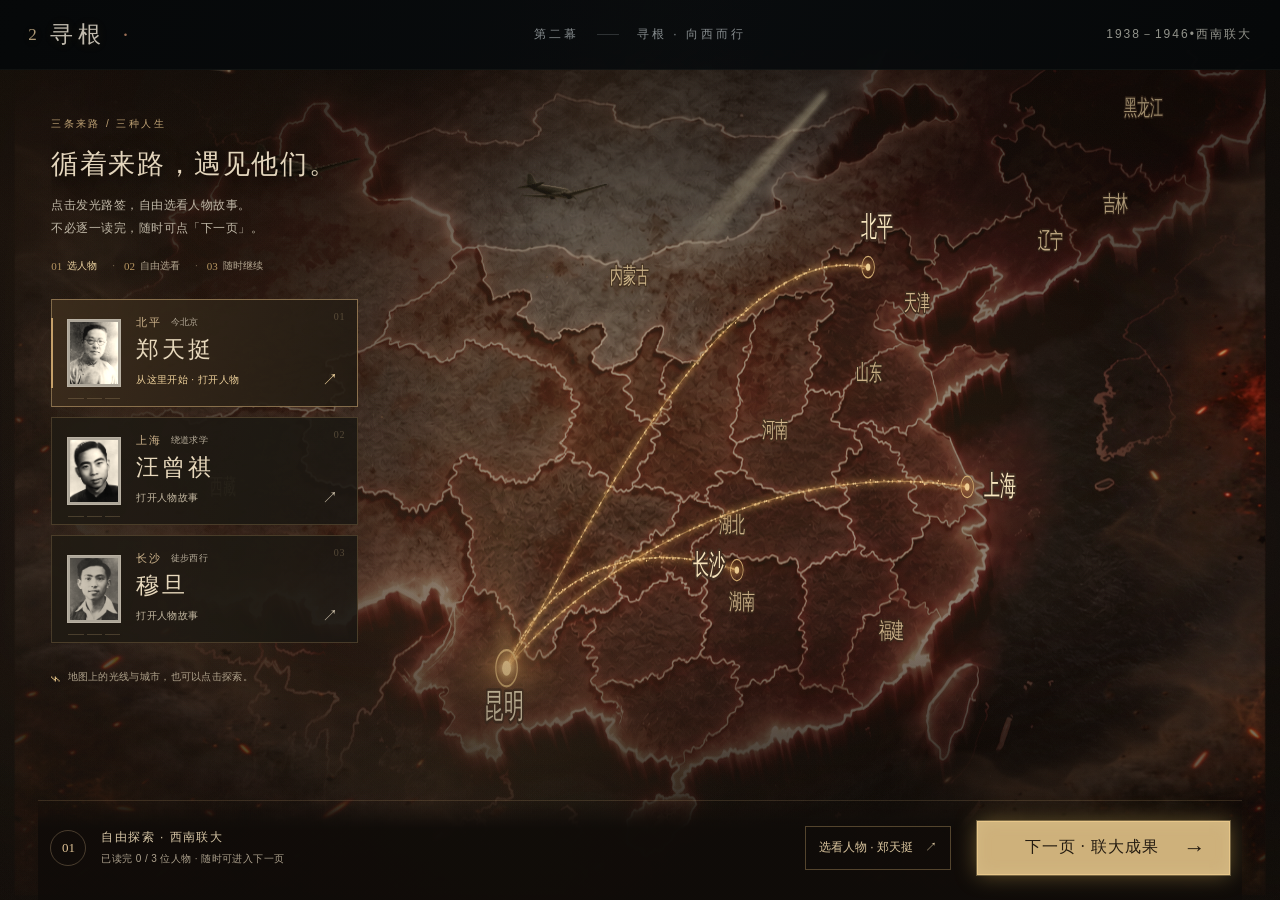
==== commit 4410c1d9: "Update Act Two audio playback" ====
--- a/page2/index.html
+++ b/page2/index.html
@@ -1,22 +1,22 @@
-<!doctype html><html lang="zh-CN"><head><meta charset="UTF-8"><meta name="viewport" content="width=device-width,initial-scale=1"><title>足迹与远方 · 寻根</title><style>.photo-convergence[data-v-78235e2a]{position:absolute;top:0;right:0;bottom:0;left:0;z-index:2;pointer-events:none;overflow:hidden}.photo-convergence>img[data-v-78235e2a]{position:absolute;width:clamp(95px,15vw,230px);height:clamp(70px,11vw,170px);object-fit:contain;background:#c2ad86;padding:5px;border:1px solid #d0b78966;box-shadow:0 12px 28px #0008;will-change:transform,opacity;transform-origin:center}.memory-light[data-v-78235e2a]{position:absolute;width:48vw;height:32vh;background:radial-gradient(ellipse,#f7d39577,#cf913b24 23%,transparent 66%);filter:blur(8px);will-change:transform,opacity}.memory-light i[data-v-78235e2a]{position:absolute;left:9%;right:9%;top:49%;height:3px;background:linear-gradient(90deg,transparent,#ffe6ad,transparent);box-shadow:0 0 18px 5px #e1b36066;border-radius:50%}.wartime-fringe[data-v-bb6f323c]{animation:war-material-arrive-bb6f323c 2s ease both}.material-smoke[data-v-bb6f323c]{opacity:.8}.smoke-left[data-v-bb6f323c]{animation:smoke-left-bb6f323c 29s -8s ease-in-out infinite alternate}.smoke-right[data-v-bb6f323c]{filter:saturate(.72) brightness(1.02);animation:smoke-right-bb6f323c 33s -17s ease-in-out infinite alternate}.banked-fire[data-v-bb6f323c]{animation:banked-fire-bb6f323c 7.8s -3s ease-in-out infinite alternate}.smoke-scatter[data-v-bb6f323c]{animation:smoke-scatter-bb6f323c 22s -7s ease-in-out infinite alternate}.fringe-ember[data-v-bb6f323c]{opacity:0;animation:material-ember-bb6f323c var(--duration) var(--delay) linear infinite}.fringe-plane[data-v-bb6f323c]{animation:material-plane-bb6f323c var(--flight-duration) var(--flight-delay) linear infinite}.aircraft-material[data-v-bb6f323c]{filter:brightness(.75) sepia(.25) contrast(1.12) drop-shadow(0 .6px .6px #c4b18c55)}.fringe-searchlight[data-v-bb6f323c]{animation:material-search-bb6f323c 23s -8s ease-in-out infinite alternate;transform-origin:1286px 40px}.fringe-tracer[data-v-bb6f323c]{animation:material-tracer-bb6f323c 13s -4s linear infinite}.distant-tracer[data-v-bb6f323c]{opacity:.3;animation:material-distant-bb6f323c 17s -6s ease-in-out infinite}@keyframes war-material-arrive-bb6f323c{0%{opacity:0}to{opacity:1}}@keyframes smoke-left-bb6f323c{0%{transform:translate(-9px,9px);opacity:.74}to{transform:translate(5px,-14px);opacity:.91}}@keyframes smoke-right-bb6f323c{0%{transform:translate(7px,10px);opacity:.72}to{transform:translate(-6px,-10px);opacity:.88}}@keyframes smoke-scatter-bb6f323c{0%{opacity:.65;transform:translate(-8px,9px)}to{opacity:1;transform:translate(12px,-14px)}}@keyframes banked-fire-bb6f323c{0%,to{opacity:.64}33%{opacity:.86}64%{opacity:.72}82%{opacity:1}}@keyframes material-ember-bb6f323c{0%{opacity:0;transform:translateY(9px)}14%{opacity:.94}55%{opacity:.78}78%{opacity:.42}to{opacity:0;transform:translate(var(--drift),-105px)}}@keyframes material-plane-bb6f323c{0%{opacity:0;transform:translate(0)}10%,86%{opacity:1}to{opacity:0;transform:translate(240px,-12px)}}@keyframes material-search-bb6f323c{0%{opacity:.66;transform:rotate(-1deg)}to{opacity:.95;transform:rotate(2deg)}}@keyframes material-tracer-bb6f323c{0%{opacity:0;transform:translate(650px,111px)}8%,50%{opacity:.88}63%,to{opacity:0;transform:translate(790px,125px)}}@keyframes material-distant-bb6f323c{0%,to{opacity:.08}40%{opacity:.35}}@media(prefers-reduced-motion:reduce){[data-v-bb6f323c]{animation:none!important}.material-smoke[data-v-bb6f323c]{opacity:.8}.banked-fire[data-v-bb6f323c]{opacity:.7}.fringe-ember[data-v-bb6f323c],.fringe-tracer[data-v-bb6f323c],.distant-tracer[data-v-bb6f323c]{display:none}.fringe-plane[data-v-bb6f323c]{opacity:1;transform:translate(90px,-4px)}}:root{font-family:DengXian,Microsoft YaHei UI,PingFang SC,sans-serif;color:#dfdbd2;background:#181917;font-synthesis:none;font-weight:400;font-size:14px;-webkit-font-smoothing:antialiased}*{box-sizing:border-box}body{margin:0}button,a,input{-webkit-tap-highlight-color:transparent}button{font:inherit;border:0;background:none;color:inherit;cursor:pointer}button:focus-visible,a:focus-visible{outline:1px solid #dbb994;outline-offset:5px}button:hover{color:#fff}a{color:inherit;text-decoration:none}.exhibition{max-width:2100px;margin:auto;padding:0 4.2%;min-height:100vh;display:flex;flex-direction:column}.masthead{height:80px;display:flex;align-items:center;justify-content:space-between;border-bottom:1px solid #ffffff14}.wordmark{font-size:21px;font-weight:600;letter-spacing:1px}.header-right{display:flex;align-items:center;gap:24px;font-size:12px;color:#8f9389}.header-right button{padding:8px 0}.header-right button span{margin-left:14px}.header-separator{height:13px;width:1px;background:#454640}.chapter-heading{display:flex;justify-content:space-between;align-items:center;padding:31px 0 29px}.chapter-title{display:flex;align-items:baseline;gap:24px}.chapter-index{font-size:12px;font-weight:600;color:#a89780;align-self:center;border:1px solid #6c675955;width:29px;height:29px;display:grid;place-items:center}.chapter-title h1{font-size:34px;font-weight:500;letter-spacing:2px;line-height:1.1;margin:0}.chapter-subtitle{font-size:13px;color:#989b91}.chapter-context{text-align:right;font-size:12px}.chapter-context p{margin:0 0 8px;color:#c3c4ba}.chapter-context>span{font-size:11px;color:#81877b}.context-dot{margin:0 12px}.stage-shell{position:relative;margin:auto 0}.map-stage{position:relative}.map-stage>svg{display:block;width:100%;height:auto;aspect-ratio:1983 / 793;background:#100e0d}.map-stage image{transition:filter .3s}.map-caption{height:40px;display:flex;align-items:center;justify-content:space-between;font-size:10px;color:#85887e}.province-labels text{fill:#e1c99c;opacity:.88;font-family:DengXian,Microsoft YaHei UI,sans-serif;font-size:23px;font-weight:600;font-style:italic;text-anchor:middle;paint-order:stroke;stroke:#302116;stroke-width:3px;stroke-linejoin:round;pointer-events:none}.city text{font-family:DengXian,Microsoft YaHei UI,sans-serif;font-size:26px;font-weight:600;fill:#fff0c9;paint-order:stroke;stroke:#35231b;stroke-width:5px;stroke-linejoin:round}.city-ring{fill:#ffc78b25;stroke:#f0c48c;stroke-width:1.2}.city.interactive{cursor:pointer;outline:0}.city.interactive:hover .city-ring,.city:focus .city-ring{fill:#ffdfba66;stroke:#fff;stroke-width:3}.ray-soft{fill:none;stroke:#efd393;stroke-width:7;opacity:.45;filter:url(#glow);pointer-events:none}.ray-line{fill:none;stroke:#ffe7b8;stroke-width:1.5;opacity:.8;pointer-events:none}.ray-travel{fill:none;stroke:#d6ffff;stroke-width:2.7;stroke-dasharray:30 170;animation:flow 3s linear infinite;pointer-events:none}.moving-dot{pointer-events:none}.route-target{fill:none;stroke:transparent;stroke-width:27;cursor:pointer}.route-target:focus{stroke:#f2e2bb44;outline:none}.confluence{pointer-events:none}.paused .ray-travel{animation-play-state:paused}@keyframes flow{to{stroke-dashoffset:-200}}.navigation{border-top:1px solid #ffffff14;min-height:103px;display:flex;align-items:center;justify-content:space-between;gap:25px}.navigation nav{display:flex;align-items:center;gap:26px}.navigation nav button{display:flex;align-items:baseline;gap:12px;color:#777c71;padding:17px 0;position:relative}.navigation nav button.active{color:#e9e4d8}.navigation nav button.active:after{content:"";position:absolute;width:16px;height:2px;background:#b8a582;bottom:7px;left:0}.navigation nav button span:first-child{font-size:19px;font-weight:500;font-variant-numeric:tabular-nums}.navigation nav button span:last-child{font-size:12px}.timeline-dash{width:25px;height:1px;background:#4c5045}.playback{display:flex;gap:23px;font-size:11px;color:#9b9e94;align-items:center}.playback label{display:flex;gap:12px;align-items:center}.playback input{accent-color:#aa9b7f;width:70px;height:2px}.next-button{font-size:12px;border-bottom:1px solid #97917c;padding:11px 0;min-width:117px;text-align:left}.next-button span{float:right;margin-left:25px}.ending-note{position:absolute;right:25px;bottom:65px;padding:17px 22px;background:#181915e8;border-left:2px solid #aa956c}.ending-note span{font-size:10px;color:#a9a48f}.ending-note p{font-size:16px;margin:8px 0 0}.archive{padding:0;border:0;width:min(1050px,92vw);max-height:90vh;background:#e9e5dc;color:#272b25;box-shadow:0 35px 140px #0009}.archive::backdrop{background:#090b08cf;-webkit-backdrop-filter:blur(7px);backdrop-filter:blur(7px)}.archive-heading{height:63px;padding:0 28px;display:flex;align-items:center;justify-content:space-between;border-bottom:1px solid #40473822;font-size:12px;font-weight:600}.archive-location{font-weight:400;margin-left:22px;color:#727868}.icon-button{font-size:26px;line-height:1;padding:8px}.dark:hover{color:#837458}.archive-body{display:grid;grid-template-columns:43% 57%}.archive figure{margin:0;padding:28px 0 28px 28px}.archive-photo{background:#d4d1c8;display:flex;align-items:center;justify-content:center;height:365px}.archive-photo img{width:100%;height:100%;object-fit:contain;filter:grayscale(1) sepia(.12)}.archive figcaption{display:flex;justify-content:space-between;font-size:10px;color:#777c6f;margin-top:13px}.archive-conversation{padding:30px 34px}.person-title{display:flex;align-items:baseline;gap:18px}.person-title h2{margin:0;font-size:29px;font-weight:500}.person-title p{margin:0;color:#79806e;font-size:11px}.answer{font-size:17px;font-weight:400;line-height:1.95;min-height:148px;margin:21px 0 24px}.questions{border-top:1px solid #61695133;padding-top:16px}.question-heading{font-size:10px;color:#7e8376}.questions button{display:grid;grid-template-columns:25px 1fr 15px;gap:8px;text-align:left;width:100%;padding:12px 0;border-bottom:1px solid #61695122;font-size:12px;line-height:1.6;color:#6c7264}.questions button.selected{color:#222c20}.questions button:hover{color:#1c2519}.question-number{font-size:10px;color:#8a8f81;font-variant-numeric:tabular-nums;padding-top:2px}.question-mark{text-align:right;color:#948970}.archive-foot{display:flex;align-items:center;justify-content:space-between;gap:20px;padding:19px 28px;border-top:1px solid #61695122}.archive-foot p{margin:0;font-size:10px;color:#868a7e;line-height:1.7}.archive-foot button{font-size:12px;white-space:nowrap;color:#414a36}.archive-foot button span{margin-left:20px}.era-transition{position:fixed;top:0;right:0;bottom:0;left:0;background:#181917;display:flex;flex-direction:column;align-items:center;justify-content:center;z-index:10}.era-transition>span{font-size:12px;color:#949c88}.era-transition strong{font-size:80px;font-weight:400;line-height:1;margin:25px 0}.era-transition p{font-size:13px;color:#babfaf;margin:0}.era-enter-active,.era-leave-active,.ending-enter-active,.ending-leave-active{transition:opacity .4s}.era-enter-from,.era-leave-to,.ending-enter-from,.ending-leave-to{opacity:0}@media(min-width:1700px){.chapter-heading{padding:45px 0}.masthead{height:90px}.navigation{min-height:120px}}@media(max-width:1000px){.navigation{flex-wrap:wrap;padding:20px 0;gap:18px}.navigation nav{gap:20px}.playback{margin-left:auto}.next-button{min-width:100px}.person-title{display:block}.person-title p{margin-top:8px}.archive-conversation{padding:25px}.answer{font-size:16px}.chapter-heading{padding:25px 0}.chapter-subtitle{display:none}}@media(max-width:650px){.exhibition{padding:0 5%}.masthead{height:65px}.wordmark{font-size:18px}.header-right{gap:15px}.chapter-title{gap:13px}.chapter-title h1{font-size:29px}.chapter-context p{display:none}.chapter-context>span{font-size:10px}.stage-shell{margin:auto -3%}.map-stage>svg{min-height:280px;object-fit:contain}.province-labels text{font-size:27px}.map-caption{font-size:9px;padding:0 3%}.navigation{margin-top:25px}.navigation nav{width:100%;justify-content:center}.playback{margin-left:0;gap:15px}.archive-body{display:block}.archive figure{padding:22px 22px 0}.archive-photo{height:230px}.archive-conversation{padding:23px}.person-title{display:flex}.person-title h2{font-size:25px}.person-title p{font-size:10px}.answer{min-height:0;margin:18px 0}.archive-foot{padding:17px 22px}.archive-foot p{font-size:9px}.ending-note{right:10px;bottom:43px;padding:12px}.ending-note p{font-size:12px}.archive-heading{padding:0 22px}}.kunming-node text{font-size:31px;fill:#fff5d5}.kunming-node .city-ring{stroke:#ffe1a6;stroke-width:2;fill:#c98e4033}.kunming-node .city-core{filter:drop-shadow(0 0 7px #f6d591)}.map-stage.is-closing image{transition:filter 8s ease}.is-closing .migration-routes{pointer-events:none;animation:coda-routes 10.5s linear forwards}.is-closing .moving-dot{visibility:hidden}.is-closing .ray-travel{animation:none;opacity:.5}.is-closing .confluence{animation:coda-base .8s ease-out forwards}.is-closing .city-ring,.is-closing .city-core{animation:coda-sources 1.8s ease-out forwards}.arrival-dot{pointer-events:none}.farewell-glow{pointer-events:none;animation:coda-center 10.5s ease-in-out forwards}.is-closing[data-ending=quiet] .arrival-dots{visibility:hidden}.closing-controls{opacity:.45;transition:opacity .4s}.sr-only{position:absolute;width:1px;height:1px;padding:0;margin:-1px;overflow:hidden;clip:rect(0,0,0,0);white-space:nowrap;border:0}@keyframes coda-routes{0%,48%{opacity:1}60%{opacity:.6}72%,to{opacity:0}}@keyframes coda-base{to{opacity:0}}@keyframes coda-sources{to{opacity:0}}@keyframes coda-center{0%{opacity:.45}35%{opacity:.75}57%,65%{opacity:1}71%{opacity:.8}86%{opacity:.35}to{opacity:0}}.center-light{animation:center-growth 10.5s ease-in-out forwards;transform-origin:0 0}@keyframes center-growth{0%{transform:scale(.55)}57%,71%{transform:scale(1.15)}to{transform:scale(.25)}}.map-stage>svg.wartime-opening{background:#100907}.wartime-opening .map-plate,.wartime-opening .province-labels,.wartime-opening .cities-reveal,.wartime-opening .routes-reveal,.wartime-opening .center-reveal{opacity:0}.wartime-opening.map-ready .map-plate{animation:wartime-map-in 5s cubic-bezier(.2,.5,.3,1) both}.wartime-opening.map-ready .province-labels{animation:wartime-details-in 2s 2.4s ease both}.wartime-opening.map-ready .cities-reveal{animation:wartime-details-in 2s 3s ease both}.wartime-opening.map-ready .routes-reveal{animation:wartime-details-in 2.5s 3.6s ease both}.wartime-opening.map-ready .center-reveal{animation:wartime-details-in 2.5s 3.8s ease both}.paused .wartime-opening .map-plate,.paused .wartime-opening .province-labels,.paused .wartime-opening .cities-reveal,.paused .wartime-opening .routes-reveal,.paused .wartime-opening .center-reveal{animation-play-state:paused}@keyframes wartime-map-in{0%{opacity:0;filter:brightness(.2)}30%{opacity:.3;filter:brightness(.55)}to{opacity:1;filter:brightness(1)}}@keyframes wartime-details-in{0%{opacity:0}to{opacity:1}}.archive{width:min(1180px,94vw)}.archive-body{grid-template-columns:40% 60%}.archive-conversation{display:flex;flex-direction:column}.questions{display:grid;grid-template-columns:repeat(3,minmax(0,1fr));gap:14px 12px;margin-top:auto}.question-heading{grid-column:1 / -1}.questions button{position:relative;display:flex;flex-direction:column;align-items:flex-start;gap:9px;min-height:134px;height:100%;padding:14px 12px;border:1px solid #84856b55;border-radius:12px 12px 3px;background:#f2eee5;line-height:1.7}.questions button:after{content:"";position:absolute;right:13px;bottom:-6px;width:10px;height:10px;background:inherit;border-right:1px solid #84856b55;border-bottom:1px solid #84856b55;transform:rotate(45deg)}.questions button.selected{border-color:#93856b;background:#dfd6c5}.question-mark{position:absolute;top:12px;right:12px}.historical-archive .archive-photo{padding:10px;background:#c8beaa;border:1px solid #a99b83;box-shadow:0 2px 8px #42342120}.historical-archive .answer{min-height:170px}.industrial-map .ray-line{stroke:#f6aa50;stroke-width:5;stroke-linecap:square;filter:url(#rough-stroke)}.industrial-map .ray-soft{stroke:#ec762c;stroke-width:13;opacity:.6}.industrial-map .ray-travel{stroke:#ffe2a0;stroke-width:4;stroke-dasharray:55 245;animation-duration:2.1s}.industrial-map .moving-dot ellipse:first-child{fill:#ee842f}.industrial-map .moving-dot ellipse:nth-child(2){fill:#fff0c4;rx:8;ry:3}.industrial-node{fill:#b859234d;stroke:#f1a855;stroke-width:2}.industrial-map .city-core{fill:#ffdc9e}.industrial-map .city text{fill:#ffdba4}.industrial-map .province-labels text{fill:#d9aa77;font-style:normal}.industrial-opening .map-plate{opacity:0}.industrial-opening.map-ready .map-plate{animation:industrial-plate-in 2.2s ease-out both}.industrial-opening.map-ready .industrial-relight{animation:industrial-light-in 3s ease-out both}.industrial-opening.map-ready .routes-reveal{animation:wartime-details-in 1.2s .9s both}.industrial-opening.map-ready .cities-reveal{animation:wartime-details-in .9s .6s both}.paused .industrial-opening .map-plate,.paused .industrial-opening .industrial-relight,.paused .industrial-opening .routes-reveal,.paused .industrial-opening .cities-reveal{animation-play-state:paused}.industrial-exhibition .chapter-index{color:#d49a61;border-color:#a2643b66}.industrial-exhibition .navigation nav button.active:after{background:#e2964c}.industrial-exhibition .next-button{border-color:#d58945}.industrial-exhibition .playback input{accent-color:#ce8a4b}@keyframes industrial-plate-in{0%{opacity:0;filter:brightness(.35)}to{opacity:1;filter:brightness(1)}}@keyframes industrial-light-in{0%{opacity:0}to{opacity:1}}.industrial-archive{background-color:#243b42;background-image:linear-gradient(#c9d5c40c 1px,transparent 1px),linear-gradient(90deg,#c9d5c40c 1px,transparent 1px);background-size:21px 21px;color:#e4e5d5;border:1px solid #79928e66;padding-left:21px;box-shadow:inset 21px 0 #192c32,0 35px 140px #0009}.industrial-archive:before{content:"";position:absolute;left:5px;top:0;bottom:0;width:10px;background:radial-gradient(ellipse at center,#9caaa0 0 25%,#0e2228 30% 48%,transparent 53%) center 9px/10px 35px repeat-y;pointer-events:none}.industrial-archive .archive-heading{border-bottom:1px solid #bccbbb40;color:#efc28b}.industrial-archive .archive-location,.industrial-archive .person-title p,.industrial-archive .question-heading,.industrial-archive figcaption{color:#a9bdb6}.industrial-archive .archive-photo{background:#c7c7b9;padding:8px;border:1px solid #acb4a3;box-shadow:4px 5px #0e252a80}.industrial-archive .answer{color:#e4e5d5;min-height:164px}.blueprint-index{border:1px solid #91a69b70;padding:9px 12px;font-size:11px;color:#e9b676;display:flex;justify-content:space-between;gap:10px;margin-bottom:21px}.blueprint-index span{color:#a4bab0;font-size:10px}.industrial-archive .questions{border-color:#a5b7a144}.industrial-archive .questions button{color:#d2ddd0;background:#2b464b;border-color:#97afa066;border-radius:3px;min-height:134px}.industrial-archive .questions button.selected{color:#fff0ce;background:#45524b;border-color:#d6a668}.industrial-archive .questions button:after{border-color:#97afa066}.industrial-archive .question-number{color:#bda77e}.industrial-archive .question-mark{color:#e2be84}.industrial-archive .archive-foot{border-color:#a5b7a144}.industrial-archive .archive-foot p{color:#9bafa6}.industrial-archive .archive-foot button,.industrial-archive .dark{color:#e2c59c}@media(max-width:650px){.archive-body{grid-template-columns:1fr}.questions{gap:12px 7px}.questions button,.industrial-archive .questions button{font-size:11px;padding:11px 8px;min-height:155px}.industrial-archive{padding-left:16px}.blueprint-index{flex-wrap:wrap}.historical-archive .answer{min-height:0}}:root{font-family:Microsoft YaHei UI,Microsoft YaHei,PingFang SC,sans-serif}.stage-shell{margin:5px 0 30px}.chapter-heading{padding:27px 0 30px}.chapter-context p{margin:0;font-size:12px;color:#a7a99f}.navigation{min-height:87px}.exhibition>div.closing-controls,.exhibition>div:has(>.navigation){margin-top:auto}.chapter-index{border:0;width:auto;color:#7c8175}.chapter-title{gap:19px}.chapter-subtitle{font-size:12px}.map-stage>svg{border:0}.archive{width:min(1080px,92vw);max-height:90vh;background:#edeae2;border:0;box-shadow:0 30px 100px #0008;color:#30342e;padding:0 36px}.archive-heading{height:66px;padding:0;border:0;font-size:11px;font-weight:400;color:#7f8376;letter-spacing:1px}.archive-location{margin-left:15px;color:inherit}.icon-button{font-size:23px;font-weight:300;padding:8px;margin-right:-8px}.archive-body{grid-template-columns:34% minmax(0,1fr);gap:38px;padding:6px 0 8px;align-items:stretch}.archive figure{padding:0;margin:0;align-self:start}.archive-photo,.historical-archive .archive-photo{height:365px;background:#e2dfd6;padding:0;border:0;box-shadow:none}.archive-photo img{object-fit:contain;filter:grayscale(1);width:100%;height:100%}.archive-conversation{padding:3px 0 0;min-width:0;display:flex;flex-direction:column}.person-title{display:block}.person-title h2{font-size:31px;font-weight:500;letter-spacing:1px;line-height:1.2}.person-title p{font-size:11px;color:#8a8d81;margin:11px 0 0;line-height:1.6}.answer,.historical-archive .answer,.industrial-archive .answer{font-size:17px;line-height:1.95;min-height:122px;margin:22px 0 24px;font-weight:400;letter-spacing:.15px}.questions{display:grid;grid-template-columns:repeat(3,minmax(0,1fr));gap:18px;border:0;padding:0;margin-top:auto}.questions button,.industrial-archive .questions button{display:block;position:relative;min-height:98px;height:auto;padding:14px 0 6px;border:0;border-top:1px solid #7379693b;border-radius:0;background:transparent;color:#8d9185;font-size:12px;line-height:1.85;transition:color .2s,border-color .2s;text-align:left;align-self:stretch}.questions button:after,.industrial-archive .questions button:after{display:none}.questions button.selected{background:transparent;border-color:#8f6348;color:#373c31}.questions button:hover{color:#303c29;border-color:#8f6348}.archive-foot{min-height:63px;justify-content:flex-end;padding:14px 0 17px;border:0;gap:0}.archive-foot button{font-size:11px;color:#727866;padding:6px 0}.archive-foot button span{margin-left:13px}.archive-foot button:hover{color:#38462e}.industrial-archive{padding:0 36px;background-color:#243639;background-image:linear-gradient(#c9d5c407 1px,transparent 1px),linear-gradient(90deg,#c9d5c407 1px,transparent 1px);background-size:28px 28px;color:#e4e1d4;border:1px solid #788c7d33;box-shadow:0 30px 100px #0008}.industrial-archive:before{display:none}.industrial-archive .archive-heading{border:0;color:#bda57d}.industrial-archive .archive-photo{height:365px;padding:0;border:0;background:#c8c9bc;box-shadow:none}.industrial-archive .person-title p{color:#99aaa0}.industrial-archive .answer{color:#e0e2d6}.industrial-archive .questions{border:0}.industrial-archive .questions button{color:#90a39a;border-top-color:#adbcab40}.industrial-archive .questions button.selected{background:transparent;border-color:#c39862;color:#f0ddba}.industrial-archive .questions button:hover{color:#f0ddba;border-color:#c39862}.industrial-archive .archive-foot{border:0}.industrial-archive .archive-foot button{color:#aebcab}@media(max-width:800px){.archive{padding:0 25px}.archive-body{grid-template-columns:31% minmax(0,1fr);gap:24px}.archive-photo,.historical-archive .archive-photo,.industrial-archive .archive-photo{height:310px}.person-title h2{font-size:27px}.answer,.historical-archive .answer,.industrial-archive .answer{font-size:15px;min-height:120px}.questions{gap:11px}.questions button,.industrial-archive .questions button{font-size:11px;min-height:106px}.stage-shell{margin:0 0 20px}}@media(max-width:600px){.archive{padding:0 20px;width:94vw}.archive-heading{height:51px}.archive-body{display:flex;flex-direction:column;gap:20px}.archive figure{align-self:stretch}.archive-photo,.historical-archive .archive-photo,.industrial-archive .archive-photo{height:210px;background:#dedcd3}.industrial-archive .archive-photo{background:#bbc2b7}.archive-conversation{padding:0}.person-title{display:flex;align-items:baseline;gap:14px}.person-title p{margin:0}.answer,.historical-archive .answer,.industrial-archive .answer{min-height:0;margin:17px 0 21px}.questions button,.industrial-archive .questions button{min-height:95px}.archive-foot{min-height:50px;padding:12px 0}.chapter-context p{display:block;font-size:10px}.navigation nav{width:auto}.navigation{flex-wrap:nowrap;gap:16px}.navigation nav{gap:12px}.navigation nav button{gap:6px}.navigation nav button span:last-child{font-size:10px}.timeline-dash{width:13px}.next-button{font-size:10px;min-width:87px}.next-button span{margin-left:10px}}.exhibition{position:relative;max-width:none;width:100%;height:100svh;min-height:650px;padding:0;overflow:hidden;background:#100c09}.masthead{position:absolute;top:0;left:0;right:0;height:64px;margin:0;padding:0 3%;z-index:2;border:0;background:linear-gradient(#12130ff2,#12130f00)}.wordmark{font-size:19px}.header-right{font-size:11px}.chapter-heading{position:absolute;left:3%;right:3%;top:75px;padding:0;z-index:2;pointer-events:none;text-shadow:0 2px 12px #000}.chapter-title h1{font-size:30px}.chapter-subtitle{display:none}.chapter-index{font-size:10px}.chapter-context p{font-size:11px}.stage-shell{position:absolute;top:0;right:0;bottom:0;left:0;margin:0;width:100%;height:100%}.map-stage{width:100%;height:100%}.map-stage>svg{width:100%;height:100%;aspect-ratio:auto;min-height:0}.map-stage:after{content:"";position:absolute;top:0;right:0;bottom:0;left:0;pointer-events:none;background:linear-gradient(#100d0990,transparent 22%,transparent 80%,#100d09e6)}.exhibition>div:has(>.navigation){position:absolute;bottom:0;left:3%;right:3%;z-index:2;margin:0}.navigation{min-height:76px;border-color:#dfcba020;background:transparent}.navigation nav button{font-size:11px}.ending-note{z-index:3;bottom:110px}.chapter-context{padding:6px 10px;background:#15130d33}.map-stage .province-labels text{font-size:21px}.archive{width:min(1120px,94vw);padding:0;background:#e8e1d1;background-image:repeating-linear-gradient(1deg,#8d795305 0 1px,transparent 1px 4px);border:1px solid #ab987c77;box-shadow:0 35px 120px #000b,inset 0 0 0 5px #ece6d9,inset 0 0 0 6px #a99b7d33}.archive-heading{padding:0 34px;height:66px;border-bottom:1px solid #9e8e6c26;font-family:Microsoft YaHei UI,sans-serif;letter-spacing:2px;color:#8c7757}.archive-body{grid-template-columns:36% 1fr;gap:0;padding:0;margin:0;align-items:stretch}.archive figure{position:relative;align-self:stretch;margin:0;padding:28px;background:#292c26;display:flex;align-items:center;justify-content:center;box-shadow:inset -10px 0 16px #0003;min-height:400px}.archive-photo,.historical-archive .archive-photo{height:auto;max-height:440px;width:100%;padding:7px;background:#eee8d9;border:1px solid #c2b796;box-shadow:0 9px 26px #0006;transform:rotate(-1deg)}.archive-photo img{display:block;width:100%;height:auto;max-height:420px;object-fit:contain;filter:grayscale(1) sepia(.13)}.photo-corner{position:absolute;width:27px;height:27px;border-color:#b0a08280;border-style:solid;pointer-events:none}.photo-corner.top-left{top:17px;left:17px;border-width:1px 0 0 1px}.photo-corner.bottom-right{bottom:17px;right:17px;border-width:0 1px 1px 0}.archive-conversation{position:relative;padding:30px 34px 27px;background:linear-gradient(90deg,#6f5c4115,transparent 4%,transparent)}.person-title{display:block;padding-left:16px;border-left:2px solid #986746}.person-title h2{font-size:33px;font-weight:500;letter-spacing:3px}.person-title p{margin:9px 0 0;color:#8c846f;font-size:11px}.answer-panel{position:relative;padding:0 0 0 16px;margin:25px 0 24px}.opening-quote{position:absolute;left:-7px;top:-12px;color:#a98c5c66;font:56px Georgia,serif;line-height:1}.answer,.historical-archive .answer,.industrial-archive .answer{margin:0;min-height:132px;font-size:17px;line-height:2;letter-spacing:.25px;animation:answer-in .35s ease-out}.questions{gap:10px}.questions button,.industrial-archive .questions button{border:1px solid #a18b642e;border-top:2px solid #a18b6433;background:#f3edde66;padding:12px 10px;min-height:110px;font-size:11px;line-height:1.8;color:#8b8979}.questions button.selected{border-color:#a9894e66;border-top-color:#947042;background:linear-gradient(#d9c9a74d,#e9e0cb55);color:#3e4436}.questions button:hover{border-color:#a9894e66;color:#3e4436}.archive-foot{padding:13px 34px;min-height:52px;border-top:1px solid #9e8e6c26}.archive-foot button{font-size:10px;letter-spacing:1px}.industrial-archive{padding:0;background-color:#25393a;background-image:linear-gradient(#a5b9a70b 1px,transparent 1px),linear-gradient(90deg,#a5b9a70b 1px,transparent 1px);background-size:22px 22px;border-color:#a5b59d55;box-shadow:0 35px 120px #000b,inset 0 0 0 5px #25393a,inset 0 0 0 6px #a6b79833}.industrial-archive .archive-heading{border-bottom:1px solid #a9b5a126;color:#d3b484}.industrial-archive figure{background:#19282a;box-shadow:inset -10px 0 16px #0003}.industrial-archive .archive-photo{height:auto;max-height:440px;padding:7px;background:#d5d6c4;border:1px solid #a6ac92;box-shadow:0 9px 26px #0006;transform:rotate(.7deg)}.industrial-archive .person-title{border-color:#c28b50}.industrial-archive .archive-conversation{background:linear-gradient(90deg,#0002,transparent 4%)}.industrial-archive .questions button{background:#cbd4bc07;border-color:#a9b6a233;color:#a7b5a5}.industrial-archive .questions button.selected{border-color:#cdab6c88;border-top-color:#d2a364;background:#c4a26314;color:#f0ddba}.industrial-archive .opening-quote{color:#b59a6a77}.industrial-archive .archive-foot{border-top:1px solid #a9b5a126}.era-transition{background:radial-gradient(ellipse at center,#32241b 0,#181510 48%,#0c0d0b)}.era-transition:after{content:"";position:absolute;top:0;right:0;bottom:0;left:0;pointer-events:none;background:repeating-linear-gradient(0deg,#d6bd7f03 0 1px,transparent 1px 3px)}.ink-filter{position:absolute;width:0;height:0}.year-composition{position:relative;text-align:center}.year-rule{display:block;width:38px;height:2px;margin:0 auto 27px;background:#8f7350;opacity:0;animation:year-ru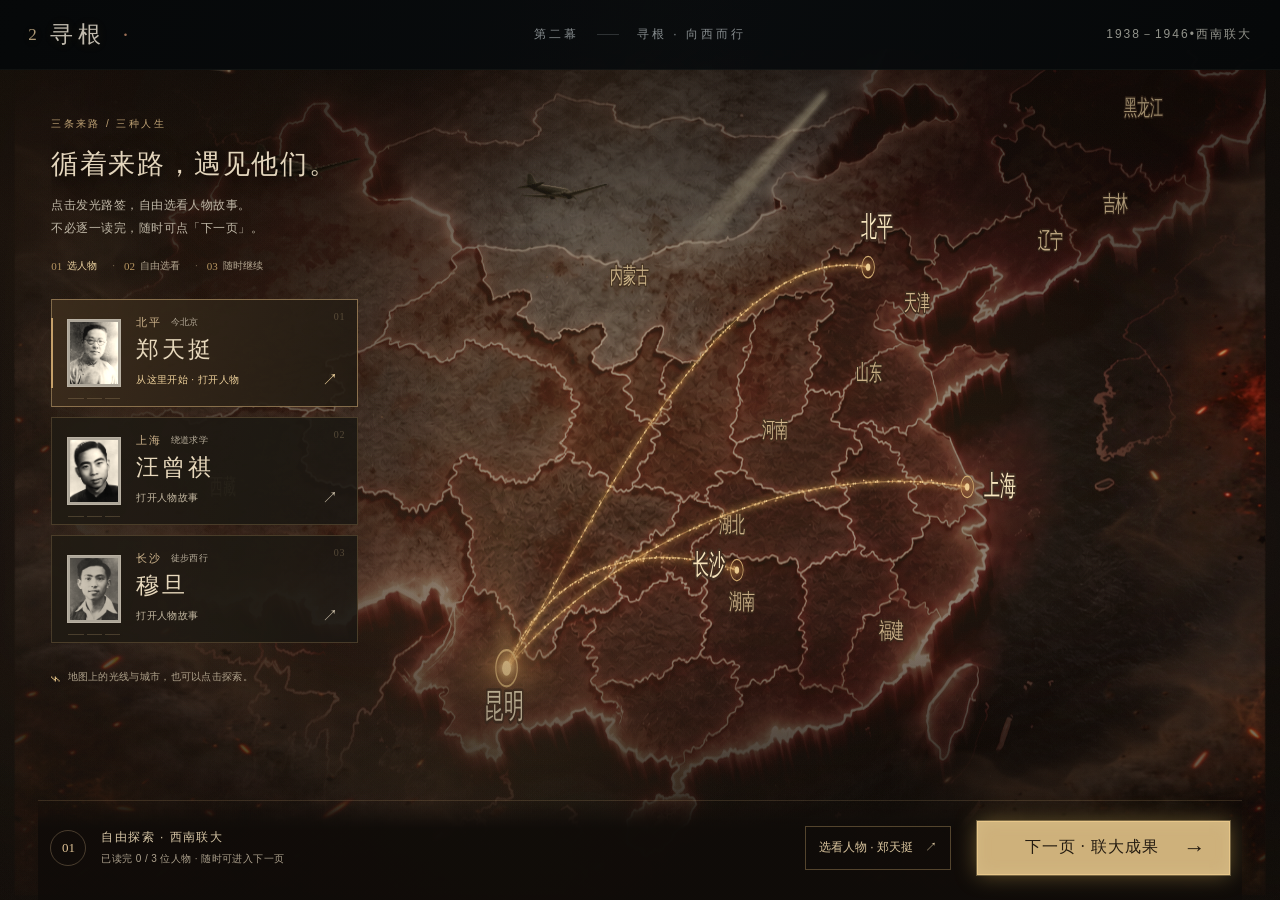
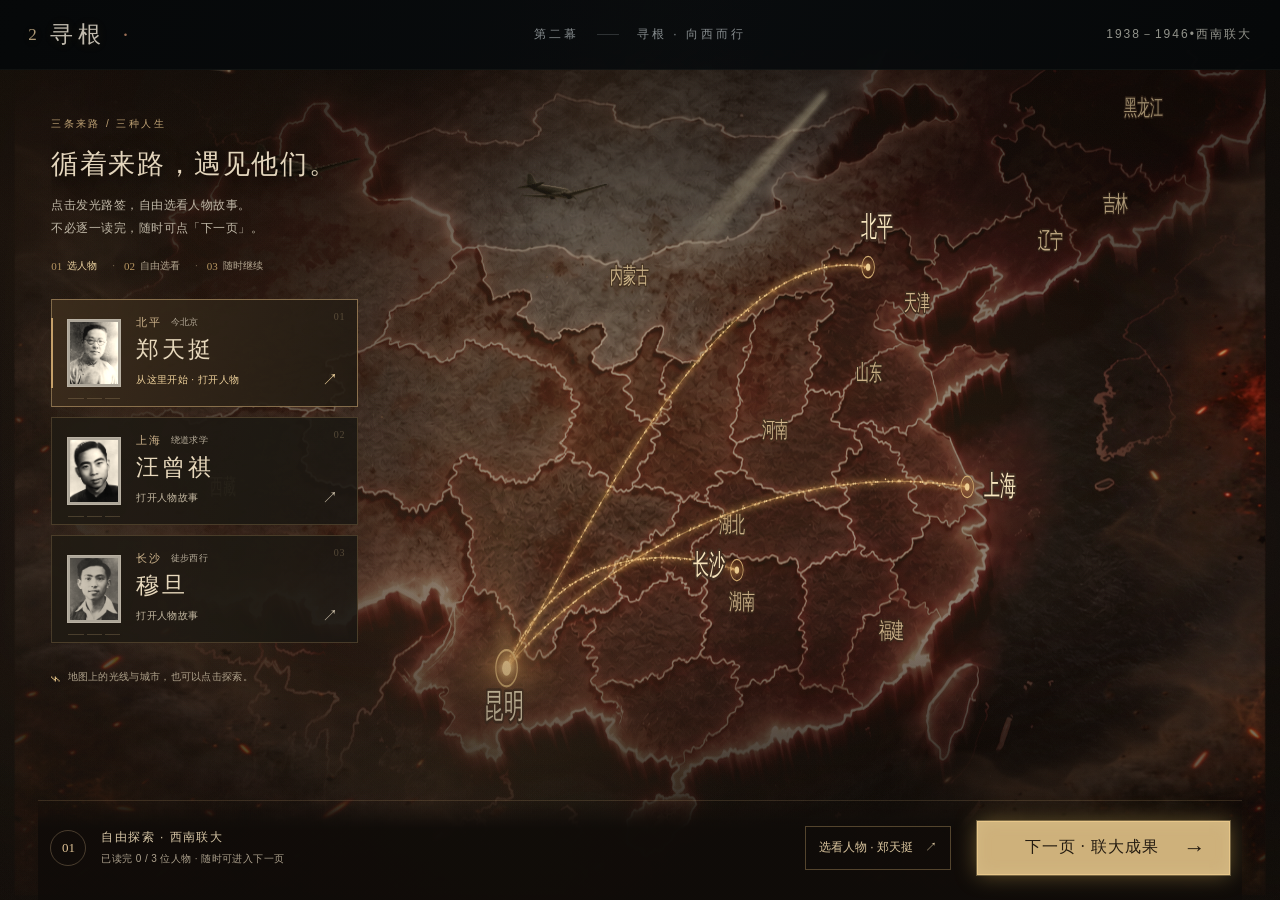
